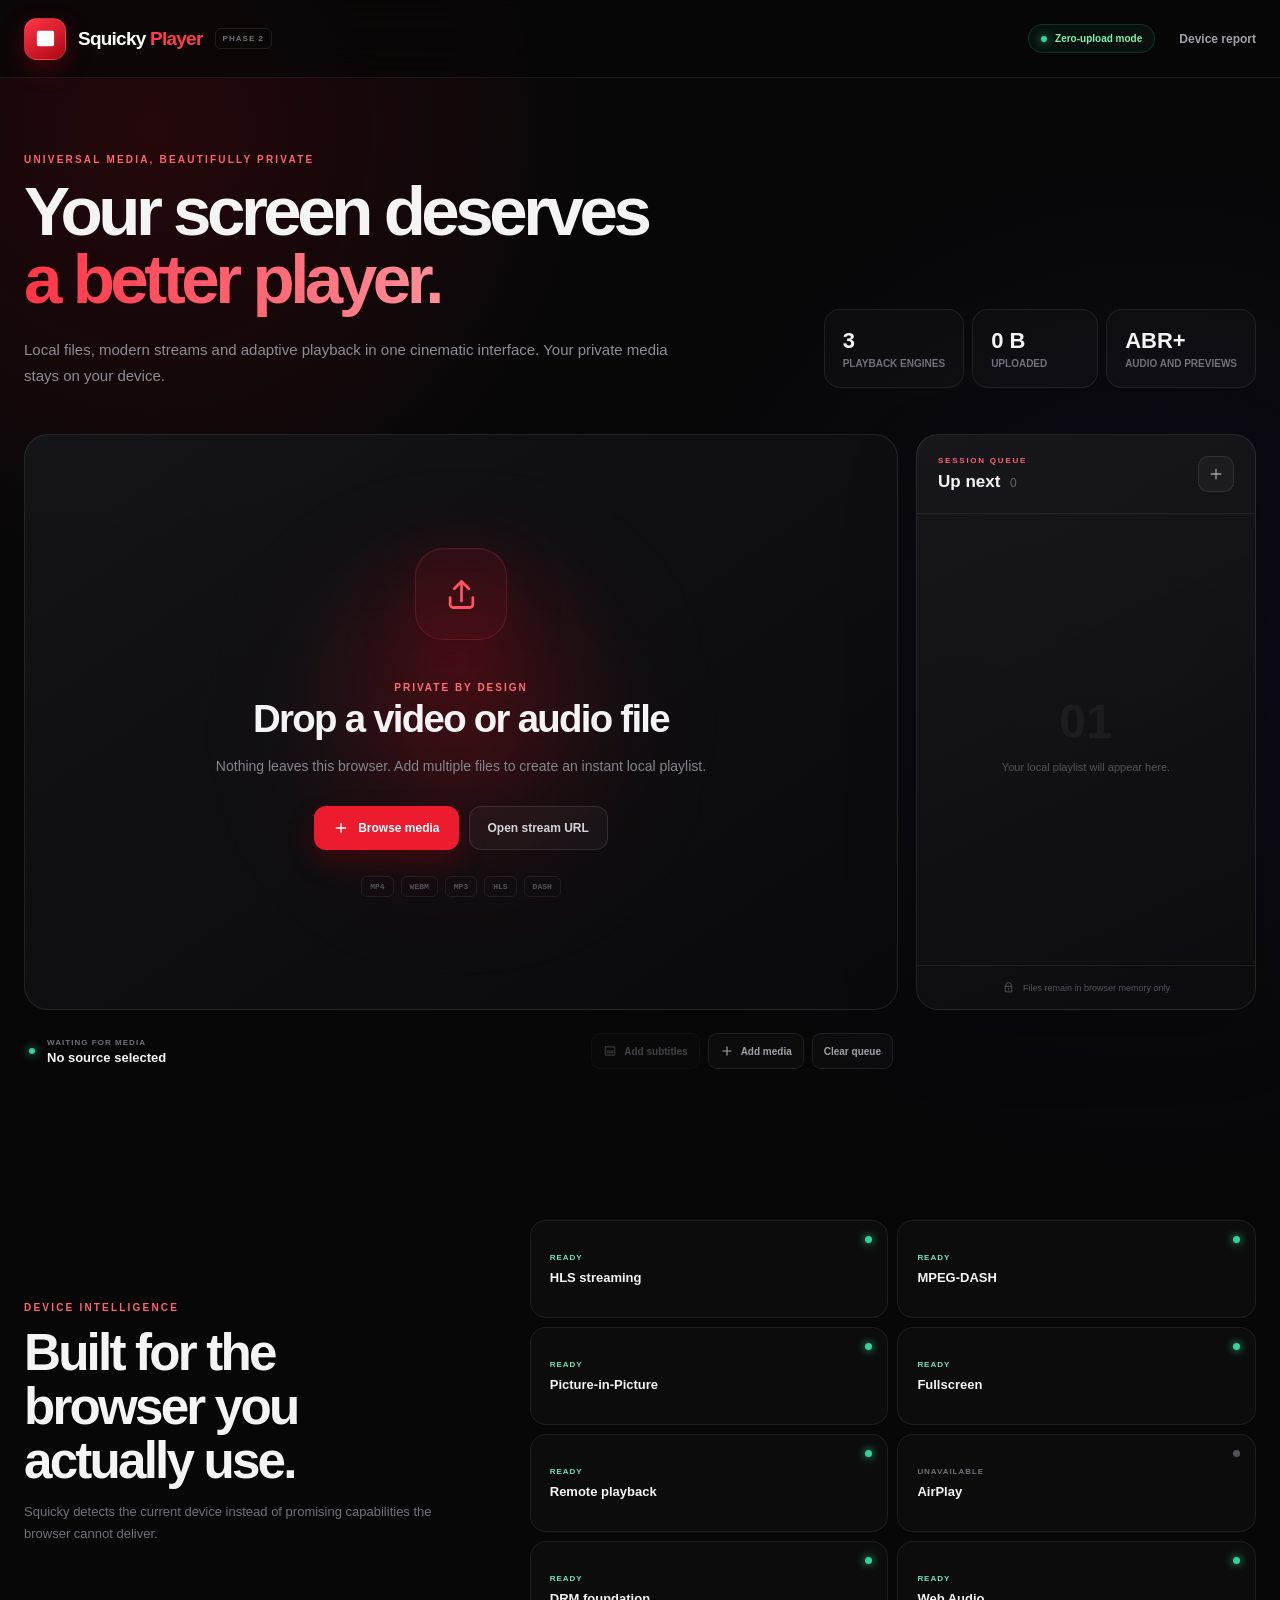
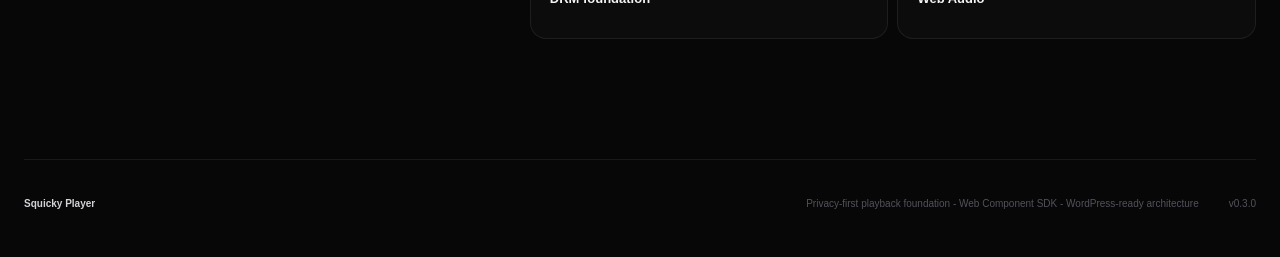
==== index.html @ b6542a8c "Add files via upload" ====
<!doctype html>
<html lang="en"><head>
    <meta charset="UTF-8">
    <meta name="viewport" content="width=device-width, initial-scale=1.0">
    <meta name="theme-color" content="#070708">
    <meta name="color-scheme" content="dark">
    <meta name="description" content="Squicky Player - a privacy-first universal web media player.">
    <title>Squicky Player - Universal Private Playback</title>
    <script type="module">(function(){let e=document.createElement(`link`).relList;if(e&&e.supports&&e.supports(`modulepreload`))return;for(let e of document.querySelectorAll(`link[rel="modulepreload"]`))n(e);new MutationObserver(e=>{for(let t of e)if(t.type===`childList`)for(let e of t.addedNodes)e.tagName===`LINK`&&e.rel===`modulepreload`&&n(e)}).observe(document,{childList:!0,subtree:!0});function t(e){let t={};return e.integrity&&(t.integrity=e.integrity),e.referrerPolicy&&(t.referrerPolicy=e.referrerPolicy),e.crossOrigin===`use-credentials`?t.credentials=`include`:e.crossOrigin===`anonymous`?t.credentials=`omit`:t.credentials=`same-origin`,t}function n(e){if(e.ep)return;e.ep=!0;let n=t(e);fetch(e.href,n)}})();function e(e,t,n){return Math.min(n,Math.max(t,e))}function t(e){if(!Number.isFinite(e)||e<0)return`0:00`;let t=Math.floor(e),n=Math.floor(t/3600),r=Math.floor(t%3600/60),i=t%60;return n>0?`${n}:${String(r).padStart(2,`0`)}:${String(i).padStart(2,`0`)}`:`${r}:${String(i).padStart(2,`0`)}`}function n(e){return!e.buffered.length||!Number.isFinite(e.duration)||e.duration<=0?0:e.buffered.end(e.buffered.length-1)}function r(e){let t=e.filter(e=>Number.isFinite(e.start)&&e.start>=0&&e.title.trim()).map((e,t)=>({...e,id:e.id??`chapter-${t+1}`,title:e.title.trim()})).sort((e,t)=>e.start-t.start);return t.map((e,n)=>{let r=t[n+1],i=e.end&&e.end>e.start?e.end:r?.start;return{...e,end:i}})}function i(e,t){for(let n=e.length-1;n>=0;--n){let r=e[n];if(!(!r||t<r.start)&&(r.end===void 0||t<r.end))return r}return null}function o(e,t,n){if(!e.length)return null;if(n>0)return e.find(e=>e.start>t+.25)??null;let r=i(e,t);if(r&&t-r.start>3)return r;if(r){let t=e.indexOf(r);return t>0?e[t-1]??null:r}for(let n=e.length-1;n>=0;--n){let r=e[n];if(r&&r.start<t-.25)return r}return null}var c=/^((?:\d{1,2}:)?\d{2}:\d{2}(?:[.,]\d{3})?)\s+-->\s+((?:\d{1,2}:)?\d{2}:\d{2}(?:[.,]\d{3})?)/,l=/#xywh=(\d+),(\d+),(\d+),(\d+)$/i;function u(e){let t=e.replace(`,`,`.`).split(`:`).map(Number);return t.some(e=>!Number.isFinite(e))?NaN:t.length===3?(t[0]??0)*3600+(t[1]??0)*60+(t[2]??0):t.length===2?(t[0]??0)*60+(t[1]??0):NaN}function d(e,t){let n=e.replace(/^\uFEFF/,``).replace(/\r\n?/g,`
`).split(/\n{2,}/),r=[];for(let e of n){let n=e.split(`
`).map(e=>e.trim()).filter(Boolean),i=n.findIndex(e=>c.test(e));if(i<0)continue;let o=n[i]?.match(c),d=n[i+1];if(!o||!d)continue;let f=u(o[1]??``),p=u(o[2]??``);if(!Number.isFinite(f)||!Number.isFinite(p)||p<=f)continue;let m=d.match(l),h=m?d.slice(0,m.index):d,g;try{g=new URL(h,t).href}catch{continue}r.push({start:f,end:p,src:g,...m?{x:Number(m[1]),y:Number(m[2]),width:Number(m[3]),height:Number(m[4])}:{}})}return r.sort((e,t)=>e.start-t.start)}async function f(e){let t=await fetch(e.src);if(!t.ok)throw Error(`Thumbnail track request failed with HTTP ${t.status}.`);return d(await t.text(),e.src)}function p(e,t){return e.find(e=>t>=e.start&&t<e.end)??null}function m(e){let t=e instanceof HTMLVideoElement?e:document.createElement(`video`),n=navigator,r=t;return{fullscreen:!!(document.fullscreenEnabled&&e.parentElement?.requestFullscreen),pictureInPicture:e instanceof HTMLVideoElement&&`pictureInPictureEnabled`in document&&!!document.pictureInPictureEnabled,mediaSource:`MediaSource`in window,encryptedMedia:`requestMediaKeySystemAccess`in n,remotePlayback:`remote`in e,airPlay:typeof r.webkitShowPlaybackTargetPicker==`function`,webAudio:`AudioContext`in window||`webkitAudioContext`in window,nativeHls:!!t.canPlayType(`application/vnd.apple.mpegurl`),codecs:Object.fromEntries([`video/mp4; codecs="avc1.42E01E, mp4a.40.2"`,`video/mp4; codecs="hev1.1.6.L93.B0"`,`video/webm; codecs="vp9, opus"`,`video/webm; codecs="av01.0.05M.08, opus"`,`audio/mpeg`,`audio/mp4; codecs="mp4a.40.2"`,`audio/ogg; codecs="opus"`].map(e=>[e,t.canPlayType(e)]))}}var h=class{listeners=new Map;on(e,t){let n=this.listeners.get(e)??new Set;return n.add(t),this.listeners.set(e,n),()=>{n.delete(t),n.size===0&&this.listeners.delete(e)}}emit(e,t){this.listeners.get(e)?.forEach(e=>e(t))}clear(){this.listeners.clear()}},g=new Set([`application/vnd.apple.mpegurl`,`application/x-mpegurl`]),_=new Set([`application/dash+xml`]);function v(e){return(e.split(/[?#]/,1)[0]??``).match(/\.([a-z0-9]+)$/i)?.[1]?.toLowerCase()??``}function y(e){let t=e.type?.toLowerCase().split(`;`,1)[0]?.trim()??``,n=v(e.src);return g.has(t)||n===`m3u8`?`hls`:_.has(t)||n===`mpd`?`dash`:`native`}function b(e){return e.id?`squicky:resume:${e.id}`:`squicky:resume:${e.src}`}var x={7267:function(e,t){t.byteLength=function(e){var t=l(e),n=t[0],r=t[1];return 3*(n+r)/4-r},t.toByteArray=function(e){var t,n,o=l(e),c=o[0],u=o[1],d=new i(function(e,t,n){return 3*(t+n)/4-n}(0,c,u)),f=0,p=u>0?c-4:c;for(n=0;n<p;n+=4)t=r[e.charCodeAt(n)]<<18|r[e.charCodeAt(n+1)]<<12|r[e.charCodeAt(n+2)]<<6|r[e.charCodeAt(n+3)],d[f++]=t>>16&255,d[f++]=t>>8&255,d[f++]=255&t;return u===2&&(t=r[e.charCodeAt(n)]<<2|r[e.charCodeAt(n+1)]>>4,d[f++]=255&t),u===1&&(t=r[e.charCodeAt(n)]<<10|r[e.charCodeAt(n+1)]<<4|r[e.charCodeAt(n+2)]>>2,d[f++]=t>>8&255,d[f++]=255&t),d},t.fromByteArray=function(e){for(var t,r=e.length,i=r%3,o=[],c=16383,l=0,d=r-i;l<d;l+=c)o.push(u(e,l,l+c>d?d:l+c));return i===1?(t=e[r-1],o.push(n[t>>2]+n[t<<4&63]+`==`)):i===2&&(t=(e[r-2]<<8)+e[r-1],o.push(n[t>>10]+n[t>>4&63]+n[t<<2&63]+`=`)),o.join(``)};for(var n=[],r=[],i=typeof Uint8Array<`u`?Uint8Array:Array,o=`ABCDEFGHIJKLMNOPQRSTUVWXYZabcdefghijklmnopqrstuvwxyz0123456789+/`,c=0;c<64;++c)n[c]=o[c],r[o.charCodeAt(c)]=c;function l(e){var t=e.length;if(t%4>0)throw Error(`Invalid string. Length must be a multiple of 4`);var n=e.indexOf(`=`);return n===-1&&(n=t),[n,n===t?0:4-n%4]}function u(e,t,r){for(var i,o,c=[],l=t;l<r;l+=3)i=(e[l]<<16&16711680)+(e[l+1]<<8&65280)+(255&e[l+2]),c.push(n[(o=i)>>18&63]+n[o>>12&63]+n[o>>6&63]+n[63&o]);return c.join(``)}r[45]=62,r[95]=63},44:function(e,t,n){let r=n(7267),i=n(7986),o=typeof Symbol==`function`&&typeof Symbol.for==`function`?Symbol.for(`nodejs.util.inspect.custom`):null;t.Buffer=u,t.SlowBuffer=function(e){return+e!=e&&(e=0),u.alloc(+e)},t.INSPECT_MAX_BYTES=50;let c=2147483647;function l(e){if(e>c)throw RangeError(`The value "`+e+`" is invalid for option "size"`);let t=new Uint8Array(e);return Object.setPrototypeOf(t,u.prototype),t}function u(e,t,n){if(typeof e==`number`){if(typeof t==`string`)throw TypeError(`The "string" argument must be of type string. Received type number`);return p(e)}return d(e,t,n)}function d(e,t,n){if(typeof e==`string`)return function(e,t){if(typeof t==`string`&&t!==``||(t=`utf8`),!u.isEncoding(t))throw TypeError(`Unknown encoding: `+t);let n=0|_(e,t),r=l(n),i=r.write(e,t);return i!==n&&(r=r.slice(0,i)),r}(e,t);if(ArrayBuffer.isView(e))return function(e){if(X(e,Uint8Array)){let t=new Uint8Array(e);return h(t.buffer,t.byteOffset,t.byteLength)}return m(e)}(e);if(e==null)throw TypeError(`The first argument must be one of type string, Buffer, ArrayBuffer, Array, or Array-like Object. Received type `+typeof e);if(X(e,ArrayBuffer)||e&&X(e.buffer,ArrayBuffer)||typeof SharedArrayBuffer<`u`&&(X(e,SharedArrayBuffer)||e&&X(e.buffer,SharedArrayBuffer)))return h(e,t,n);if(typeof e==`number`)throw TypeError(`The "value" argument must not be of type number. Received type number`);let r=e.valueOf&&e.valueOf();if(r!=null&&r!==e)return u.from(r,t,n);let i=function(e){if(u.isBuffer(e)){let t=0|g(e.length),n=l(t);return n.length===0||e.copy(n,0,0,t),n}return e.length===void 0?e.type===`Buffer`&&Array.isArray(e.data)?m(e.data):void 0:typeof e.length!=`number`||te(e.length)?l(0):m(e)}(e);if(i)return i;if(typeof Symbol<`u`&&Symbol.toPrimitive!=null&&typeof e[Symbol.toPrimitive]==`function`)return u.from(e[Symbol.toPrimitive](`string`),t,n);throw TypeError(`The first argument must be one of type string, Buffer, ArrayBuffer, Array, or Array-like Object. Received type `+typeof e)}function f(e){if(typeof e!=`number`)throw TypeError(`"size" argument must be of type number`);if(e<0)throw RangeError(`The value "`+e+`" is invalid for option "size"`)}function p(e){return f(e),l(e<0?0:0|g(e))}function m(e){let t=e.length<0?0:0|g(e.length),n=l(t);for(let r=0;r<t;r+=1)n[r]=255&e[r];return n}function h(e,t,n){if(t<0||e.byteLength<t)throw RangeError(`"offset" is outside of buffer bounds`);if(e.byteLength<t+(n||0))throw RangeError(`"length" is outside of buffer bounds`);let r;return r=t===void 0&&n===void 0?new Uint8Array(e):n===void 0?new Uint8Array(e,t):new Uint8Array(e,t,n),Object.setPrototypeOf(r,u.prototype),r}function g(e){if(e>=c)throw RangeError(`Attempt to allocate Buffer larger than maximum size: 0x`+c.toString(16)+` bytes`);return 0|e}function _(e,t){if(u.isBuffer(e))return e.length;if(ArrayBuffer.isView(e)||X(e,ArrayBuffer))return e.byteLength;if(typeof e!=`string`)throw TypeError(`The "string" argument must be one of type string, Buffer, or ArrayBuffer. Received type `+typeof e);let n=e.length,r=arguments.length>2&&!0===arguments[2];if(!r&&n===0)return 0;let i=!1;for(;;)switch(t){case`ascii`:case`latin1`:case`binary`:return n;case`utf8`:case`utf-8`:return J(e).length;case`ucs2`:case`ucs-2`:case`utf16le`:case`utf-16le`:return 2*n;case`hex`:return n>>>1;case`base64`:return Y(e).length;default:if(i)return r?-1:J(e).length;t=(``+t).toLowerCase(),i=!0}}function v(e,t,n){let r=!1;if((t===void 0||t<0)&&(t=0),t>this.length||((n===void 0||n>this.length)&&(n=this.length),n<=0)||(n>>>=0)<=(t>>>=0))return``;for(e||=`utf8`;;)switch(e){case`hex`:return M(this,t,n);case`utf8`:case`utf-8`:return O(this,t,n);case`ascii`:return A(this,t,n);case`latin1`:case`binary`:return j(this,t,n);case`base64`:return D(this,t,n);case`ucs2`:case`ucs-2`:case`utf16le`:case`utf-16le`:return N(this,t,n);default:if(r)throw TypeError(`Unknown encoding: `+e);e=(e+``).toLowerCase(),r=!0}}function y(e,t,n){let r=e[t];e[t]=e[n],e[n]=r}function b(e,t,n,r,i){if(e.length===0)return-1;if(typeof n==`string`?(r=n,n=0):n>2147483647?n=2147483647:n<-2147483648&&(n=-2147483648),te(n=+n)&&(n=i?0:e.length-1),n<0&&(n=e.length+n),n>=e.length){if(i)return-1;n=e.length-1}else if(n<0){if(!i)return-1;n=0}if(typeof t==`string`&&(t=u.from(t,r)),u.isBuffer(t))return t.length===0?-1:x(e,t,n,r,i);if(typeof t==`number`)return t&=255,typeof Uint8Array.prototype.indexOf==`function`?i?Uint8Array.prototype.indexOf.call(e,t,n):Uint8Array.prototype.lastIndexOf.call(e,t,n):x(e,[t],n,r,i);throw TypeError(`val must be string, number or Buffer`)}function x(e,t,n,r,i){let o,c=1,l=e.length,u=t.length;if(r!==void 0&&((r=String(r).toLowerCase())===`ucs2`||r===`ucs-2`||r===`utf16le`||r===`utf-16le`)){if(e.length<2||t.length<2)return-1;c=2,l/=2,u/=2,n/=2}function d(e,t){return c===1?e[t]:e.readUInt16BE(t*c)}if(i){let r=-1;for(o=n;o<l;o++)if(d(e,o)===d(t,r===-1?0:o-r)){if(r===-1&&(r=o),o-r+1===u)return r*c}else r!==-1&&(o-=o-r),r=-1}else for(n+u>l&&(n=l-u),o=n;o>=0;o--){let n=!0;for(let r=0;r<u;r++)if(d(e,o+r)!==d(t,r)){n=!1;break}if(n)return o}return-1}function S(e,t,n,r){n=Number(n)||0;let i=e.length-n;r?(r=Number(r))>i&&(r=i):r=i;let o=t.length,c;for(r>o/2&&(r=o/2),c=0;c<r;++c){let r=parseInt(t.substr(2*c,2),16);if(te(r))return c;e[n+c]=r}return c}function C(e,t,n,r){return ee(J(t,e.length-n),e,n,r)}function w(e,t,n,r){return ee(function(e){let t=[];for(let n=0;n<e.length;++n)t.push(255&e.charCodeAt(n));return t}(t),e,n,r)}function T(e,t,n,r){return ee(Y(t),e,n,r)}function E(e,t,n,r){return ee(function(e,t){let n,r,i,o=[];for(let c=0;c<e.length&&!((t-=2)<0);++c)n=e.charCodeAt(c),r=n>>8,i=n%256,o.push(i),o.push(r);return o}(t,e.length-n),e,n,r)}function D(e,t,n){return t===0&&n===e.length?r.fromByteArray(e):r.fromByteArray(e.slice(t,n))}function O(e,t,n){n=Math.min(e.length,n);let r=[],i=t;for(;i<n;){let t=e[i],o=null,c=t>239?4:t>223?3:t>191?2:1;if(i+c<=n){let n,r,l,u;switch(c){case 1:t<128&&(o=t);break;case 2:n=e[i+1],(192&n)==128&&(u=(31&t)<<6|63&n,u>127&&(o=u));break;case 3:n=e[i+1],r=e[i+2],(192&n)==128&&(192&r)==128&&(u=(15&t)<<12|(63&n)<<6|63&r,u>2047&&(u<55296||u>57343)&&(o=u));break;case 4:n=e[i+1],r=e[i+2],l=e[i+3],(192&n)==128&&(192&r)==128&&(192&l)==128&&(u=(15&t)<<18|(63&n)<<12|(63&r)<<6|63&l,u>65535&&u<1114112&&(o=u))}}o===null?(o=65533,c=1):o>65535&&(o-=65536,r.push(o>>>10&1023|55296),o=56320|1023&o),r.push(o),i+=c}return function(e){let t=e.length;if(t<=k)return String.fromCharCode.apply(String,e);let n=``,r=0;for(;r<t;)n+=String.fromCharCode.apply(String,e.slice(r,r+=k));return n}(r)}t.kMaxLength=c,u.TYPED_ARRAY_SUPPORT=function(){try{let e=new Uint8Array(1),t={foo:function(){return 42}};return Object.setPrototypeOf(t,Uint8Array.prototype),Object.setPrototypeOf(e,t),e.foo()===42}catch{return!1}}(),u.TYPED_ARRAY_SUPPORT||typeof console>`u`||typeof console.error!=`function`||console.error("This browser lacks typed array (Uint8Array) support which is required by `buffer` v5.x. Use `buffer` v4.x if you require old browser support."),Object.defineProperty(u.prototype,"parent",{enumerable:!0,get:function(){if(u.isBuffer(this))return this.buffer}}),Object.defineProperty(u.prototype,"offset",{enumerable:!0,get:function(){if(u.isBuffer(this))return this.byteOffset}}),u.poolSize=8192,u.from=function(e,t,n){return d(e,t,n)},Object.setPrototypeOf(u.prototype,Uint8Array.prototype),Object.setPrototypeOf(u,Uint8Array),u.alloc=function(e,t,n){return function(e,t,n){return f(e),e<=0||t===void 0?l(e):typeof n==`string`?l(e).fill(t,n):l(e).fill(t)}(e,t,n)},u.allocUnsafe=function(e){return p(e)},u.allocUnsafeSlow=function(e){return p(e)},u.isBuffer=function(e){return e!=null&&!0===e._isBuffer&&e!==u.prototype},u.compare=function(e,t){if(X(e,Uint8Array)&&(e=u.from(e,e.offset,e.byteLength)),X(t,Uint8Array)&&(t=u.from(t,t.offset,t.byteLength)),!u.isBuffer(e)||!u.isBuffer(t))throw TypeError(`The "buf1", "buf2" arguments must be one of type Buffer or Uint8Array`);if(e===t)return 0;let n=e.length,r=t.length;for(let i=0,o=Math.min(n,r);i<o;++i)if(e[i]!==t[i]){n=e[i],r=t[i];break}return n<r?-1:+(r<n)},u.isEncoding=function(e){switch(String(e).toLowerCase()){case`hex`:case`utf8`:case`utf-8`:case`ascii`:case`latin1`:case`binary`:case`base64`:case`ucs2`:case`ucs-2`:case`utf16le`:case`utf-16le`:return!0;default:return!1}},u.concat=function(e,t){if(!Array.isArray(e))throw TypeError(`"list" argument must be an Array of Buffers`);if(e.length===0)return u.alloc(0);let n;if(t===void 0)for(t=0,n=0;n<e.length;++n)t+=e[n].length;let r=u.allocUnsafe(t),i=0;for(n=0;n<e.length;++n){let t=e[n];if(X(t,Uint8Array))i+t.length>r.length?(u.isBuffer(t)||(t=u.from(t)),t.copy(r,i)):Uint8Array.prototype.set.call(r,t,i);else{if(!u.isBuffer(t))throw TypeError(`"list" argument must be an Array of Buffers`);t.copy(r,i)}i+=t.length}return r},u.byteLength=_,u.prototype._isBuffer=!0,u.prototype.swap16=function(){let e=this.length;if(e%2!=0)throw RangeError(`Buffer size must be a multiple of 16-bits`);for(let t=0;t<e;t+=2)y(this,t,t+1);return this},u.prototype.swap32=function(){let e=this.length;if(e%4!=0)throw RangeError(`Buffer size must be a multiple of 32-bits`);for(let t=0;t<e;t+=4)y(this,t,t+3),y(this,t+1,t+2);return this},u.prototype.swap64=function(){let e=this.length;if(e%8!=0)throw RangeError(`Buffer size must be a multiple of 64-bits`);for(let t=0;t<e;t+=8)y(this,t,t+7),y(this,t+1,t+6),y(this,t+2,t+5),y(this,t+3,t+4);return this},u.prototype.toString=function(){let e=this.length;return e===0?``:arguments.length===0?O(this,0,e):v.apply(this,arguments)},u.prototype.toLocaleString=u.prototype.toString,u.prototype.equals=function(e){if(!u.isBuffer(e))throw TypeError(`Argument must be a Buffer`);return this===e||u.compare(this,e)===0},u.prototype.inspect=function(){let e=``,n=t.INSPECT_MAX_BYTES;return e=this.toString(`hex`,0,n).replace(/(.{2})/g,`$1 `).trim(),this.length>n&&(e+=` ... `),`<Buffer `+e+`>`},o&&(u.prototype[o]=u.prototype.inspect),u.prototype.compare=function(e,t,n,r,i){if(X(e,Uint8Array)&&(e=u.from(e,e.offset,e.byteLength)),!u.isBuffer(e))throw TypeError(`The "target" argument must be one of type Buffer or Uint8Array. Received type `+typeof e);if(t===void 0&&(t=0),n===void 0&&(n=e?e.length:0),r===void 0&&(r=0),i===void 0&&(i=this.length),t<0||n>e.length||r<0||i>this.length)throw RangeError(`out of range index`);if(r>=i&&t>=n)return 0;if(r>=i)return-1;if(t>=n)return 1;if(this===e)return 0;let o=(i>>>=0)-(r>>>=0),c=(n>>>=0)-(t>>>=0),l=Math.min(o,c),d=this.slice(r,i),f=e.slice(t,n);for(let e=0;e<l;++e)if(d[e]!==f[e]){o=d[e],c=f[e];break}return o<c?-1:+(c<o)},u.prototype.includes=function(e,t,n){return this.indexOf(e,t,n)!==-1},u.prototype.indexOf=function(e,t,n){return b(this,e,t,n,!0)},u.prototype.lastIndexOf=function(e,t,n){return b(this,e,t,n,!1)},u.prototype.write=function(e,t,n,r){if(t===void 0)r=`utf8`,n=this.length,t=0;else if(n===void 0&&typeof t==`string`)r=t,n=this.length,t=0;else{if(!isFinite(t))throw Error(`Buffer.write(string, encoding, offset[, length]) is no longer supported`);t>>>=0,isFinite(n)?(n>>>=0,r===void 0&&(r=`utf8`)):(r=n,n=void 0)}let i=this.length-t;if((n===void 0||n>i)&&(n=i),e.length>0&&(n<0||t<0)||t>this.length)throw RangeError(`Attempt to write outside buffer bounds`);r||=`utf8`;let o=!1;for(;;)switch(r){case`hex`:return S(this,e,t,n);case`utf8`:case`utf-8`:return C(this,e,t,n);case`ascii`:case`latin1`:case`binary`:return w(this,e,t,n);case`base64`:return T(this,e,t,n);case`ucs2`:case`ucs-2`:case`utf16le`:case`utf-16le`:return E(this,e,t,n);default:if(o)throw TypeError(`Unknown encoding: `+r);r=(``+r).toLowerCase(),o=!0}},u.prototype.toJSON=function(){return{type:`Buffer`,data:Array.prototype.slice.call(this._arr||this,0)}};let k=4096;function A(e,t,n){let r=``;n=Math.min(e.length,n);for(let i=t;i<n;++i)r+=String.fromCharCode(127&e[i]);return r}function j(e,t,n){let r=``;n=Math.min(e.length,n);for(let i=t;i<n;++i)r+=String.fromCharCode(e[i]);return r}function M(e,t,n){let r=e.length;(!t||t<0)&&(t=0),(!n||n<0||n>r)&&(n=r);let i=``;for(let r=t;r<n;++r)i+=ne[e[r]];return i}function N(e,t,n){let r=e.slice(t,n),i=``;for(let e=0;e<r.length-1;e+=2)i+=String.fromCharCode(r[e]+256*r[e+1]);return i}function P(e,t,n){if(e%1!=0||e<0)throw RangeError(`offset is not uint`);if(e+t>n)throw RangeError(`Trying to access beyond buffer length`)}function F(e,t,n,r,i,o){if(!u.isBuffer(e))throw TypeError(`"buffer" argument must be a Buffer instance`);if(t>i||t<o)throw RangeError(`"value" argument is out of bounds`);if(n+r>e.length)throw RangeError(`Index out of range`)}function I(e,t,n,r,i){W(t,r,i,e,n,7);let o=Number(t&BigInt(4294967295));e[n++]=o,o>>=8,e[n++]=o,o>>=8,e[n++]=o,o>>=8,e[n++]=o;let c=Number(t>>BigInt(32)&BigInt(4294967295));return e[n++]=c,c>>=8,e[n++]=c,c>>=8,e[n++]=c,c>>=8,e[n++]=c,n}function L(e,t,n,r,i){W(t,r,i,e,n,7);let o=Number(t&BigInt(4294967295));e[n+7]=o,o>>=8,e[n+6]=o,o>>=8,e[n+5]=o,o>>=8,e[n+4]=o;let c=Number(t>>BigInt(32)&BigInt(4294967295));return e[n+3]=c,c>>=8,e[n+2]=c,c>>=8,e[n+1]=c,c>>=8,e[n]=c,n+8}function R(e,t,n,r,i,o){if(n+r>e.length||n<0)throw RangeError(`Index out of range`)}function z(e,t,n,r,o){return t=+t,n>>>=0,o||R(e,0,n,4),i.write(e,t,n,r,23,4),n+4}function B(e,t,n,r,o){return t=+t,n>>>=0,o||R(e,0,n,8),i.write(e,t,n,r,52,8),n+8}u.prototype.slice=function(e,t){let n=this.length;(e=~~e)<0?(e+=n)<0&&(e=0):e>n&&(e=n),(t=t===void 0?n:~~t)<0?(t+=n)<0&&(t=0):t>n&&(t=n),t<e&&(t=e);let r=this.subarray(e,t);return Object.setPrototypeOf(r,u.prototype),r},u.prototype.readUintLE=u.prototype.readUIntLE=function(e,t,n){e>>>=0,t>>>=0,n||P(e,t,this.length);let r=this[e],i=1,o=0;for(;++o<t&&(i*=256);)r+=this[e+o]*i;return r},u.prototype.readUintBE=u.prototype.readUIntBE=function(e,t,n){e>>>=0,t>>>=0,n||P(e,t,this.length);let r=this[e+--t],i=1;for(;t>0&&(i*=256);)r+=this[e+--t]*i;return r},u.prototype.readUint8=u.prototype.readUInt8=function(e,t){return e>>>=0,t||P(e,1,this.length),this[e]},u.prototype.readUint16LE=u.prototype.readUInt16LE=function(e,t){return e>>>=0,t||P(e,2,this.length),this[e]|this[e+1]<<8},u.prototype.readUint16BE=u.prototype.readUInt16BE=function(e,t){return e>>>=0,t||P(e,2,this.length),this[e]<<8|this[e+1]},u.prototype.readUint32LE=u.prototype.readUInt32LE=function(e,t){return e>>>=0,t||P(e,4,this.length),(this[e]|this[e+1]<<8|this[e+2]<<16)+16777216*this[e+3]},u.prototype.readUint32BE=u.prototype.readUInt32BE=function(e,t){return e>>>=0,t||P(e,4,this.length),16777216*this[e]+(this[e+1]<<16|this[e+2]<<8|this[e+3])},u.prototype.readBigUInt64LE=re((function(e){G(e>>>=0,`offset`);let t=this[e],n=this[e+7];t!==void 0&&n!==void 0||K(e,this.length-8);let r=t+256*this[++e]+65536*this[++e]+this[++e]*2**24,i=this[++e]+256*this[++e]+65536*this[++e]+n*2**24;return BigInt(r)+(BigInt(i)<<BigInt(32))})),u.prototype.readBigUInt64BE=re((function(e){G(e>>>=0,`offset`);let t=this[e],n=this[e+7];t!==void 0&&n!==void 0||K(e,this.length-8);let r=t*2**24+65536*this[++e]+256*this[++e]+this[++e],i=this[++e]*2**24+65536*this[++e]+256*this[++e]+n;return(BigInt(r)<<BigInt(32))+BigInt(i)})),u.prototype.readIntLE=function(e,t,n){e>>>=0,t>>>=0,n||P(e,t,this.length);let r=this[e],i=1,o=0;for(;++o<t&&(i*=256);)r+=this[e+o]*i;return i*=128,r>=i&&(r-=2**(8*t)),r},u.prototype.readIntBE=function(e,t,n){e>>>=0,t>>>=0,n||P(e,t,this.length);let r=t,i=1,o=this[e+--r];for(;r>0&&(i*=256);)o+=this[e+--r]*i;return i*=128,o>=i&&(o-=2**(8*t)),o},u.prototype.readInt8=function(e,t){return e>>>=0,t||P(e,1,this.length),128&this[e]?-1*(255-this[e]+1):this[e]},u.prototype.readInt16LE=function(e,t){e>>>=0,t||P(e,2,this.length);let n=this[e]|this[e+1]<<8;return 32768&n?4294901760|n:n},u.prototype.readInt16BE=function(e,t){e>>>=0,t||P(e,2,this.length);let n=this[e+1]|this[e]<<8;return 32768&n?4294901760|n:n},u.prototype.readInt32LE=function(e,t){return e>>>=0,t||P(e,4,this.length),this[e]|this[e+1]<<8|this[e+2]<<16|this[e+3]<<24},u.prototype.readInt32BE=function(e,t){return e>>>=0,t||P(e,4,this.length),this[e]<<24|this[e+1]<<16|this[e+2]<<8|this[e+3]},u.prototype.readBigInt64LE=re((function(e){G(e>>>=0,`offset`);let t=this[e],n=this[e+7];t!==void 0&&n!==void 0||K(e,this.length-8);let r=this[e+4]+256*this[e+5]+65536*this[e+6]+(n<<24);return(BigInt(r)<<BigInt(32))+BigInt(t+256*this[++e]+65536*this[++e]+this[++e]*2**24)})),u.prototype.readBigInt64BE=re((function(e){G(e>>>=0,`offset`);let t=this[e],n=this[e+7];t!==void 0&&n!==void 0||K(e,this.length-8);let r=(t<<24)+65536*this[++e]+256*this[++e]+this[++e];return(BigInt(r)<<BigInt(32))+BigInt(this[++e]*2**24+65536*this[++e]+256*this[++e]+n)})),u.prototype.readFloatLE=function(e,t){return e>>>=0,t||P(e,4,this.length),i.read(this,e,!0,23,4)},u.prototype.readFloatBE=function(e,t){return e>>>=0,t||P(e,4,this.length),i.read(this,e,!1,23,4)},u.prototype.readDoubleLE=function(e,t){return e>>>=0,t||P(e,8,this.length),i.read(this,e,!0,52,8)},u.prototype.readDoubleBE=function(e,t){return e>>>=0,t||P(e,8,this.length),i.read(this,e,!1,52,8)},u.prototype.writeUintLE=u.prototype.writeUIntLE=function(e,t,n,r){e=+e,t>>>=0,n>>>=0,r||F(this,e,t,n,2**(8*n)-1,0);let i=1,o=0;for(this[t]=255&e;++o<n&&(i*=256);)this[t+o]=e/i&255;return t+n},u.prototype.writeUintBE=u.prototype.writeUIntBE=function(e,t,n,r){e=+e,t>>>=0,n>>>=0,r||F(this,e,t,n,2**(8*n)-1,0);let i=n-1,o=1;for(this[t+i]=255&e;--i>=0&&(o*=256);)this[t+i]=e/o&255;return t+n},u.prototype.writeUint8=u.prototype.writeUInt8=function(e,t,n){return e=+e,t>>>=0,n||F(this,e,t,1,255,0),this[t]=255&e,t+1},u.prototype.writeUint16LE=u.prototype.writeUInt16LE=function(e,t,n){return e=+e,t>>>=0,n||F(this,e,t,2,65535,0),this[t]=255&e,this[t+1]=e>>>8,t+2},u.prototype.writeUint16BE=u.prototype.writeUInt16BE=function(e,t,n){return e=+e,t>>>=0,n||F(this,e,t,2,65535,0),this[t]=e>>>8,this[t+1]=255&e,t+2},u.prototype.writeUint32LE=u.prototype.writeUInt32LE=function(e,t,n){return e=+e,t>>>=0,n||F(this,e,t,4,4294967295,0),this[t+3]=e>>>24,this[t+2]=e>>>16,this[t+1]=e>>>8,this[t]=255&e,t+4},u.prototype.writeUint32BE=u.prototype.writeUInt32BE=function(e,t,n){return e=+e,t>>>=0,n||F(this,e,t,4,4294967295,0),this[t]=e>>>24,this[t+1]=e>>>16,this[t+2]=e>>>8,this[t+3]=255&e,t+4},u.prototype.writeBigUInt64LE=re((function(e,t=0){return I(this,e,t,BigInt(0),BigInt(`0xffffffffffffffff`))})),u.prototype.writeBigUInt64BE=re((function(e,t=0){return L(this,e,t,BigInt(0),BigInt(`0xffffffffffffffff`))})),u.prototype.writeIntLE=function(e,t,n,r){if(e=+e,t>>>=0,!r){let r=2**(8*n-1);F(this,e,t,n,r-1,-r)}let i=0,o=1,c=0;for(this[t]=255&e;++i<n&&(o*=256);)e<0&&c===0&&this[t+i-1]!==0&&(c=1),this[t+i]=(e/o|0)-c&255;return t+n},u.prototype.writeIntBE=function(e,t,n,r){if(e=+e,t>>>=0,!r){let r=2**(8*n-1);F(this,e,t,n,r-1,-r)}let i=n-1,o=1,c=0;for(this[t+i]=255&e;--i>=0&&(o*=256);)e<0&&c===0&&this[t+i+1]!==0&&(c=1),this[t+i]=(e/o|0)-c&255;return t+n},u.prototype.writeInt8=function(e,t,n){return e=+e,t>>>=0,n||F(this,e,t,1,127,-128),e<0&&(e=255+e+1),this[t]=255&e,t+1},u.prototype.writeInt16LE=function(e,t,n){return e=+e,t>>>=0,n||F(this,e,t,2,32767,-32768),this[t]=255&e,this[t+1]=e>>>8,t+2},u.prototype.writeInt16BE=function(e,t,n){return e=+e,t>>>=0,n||F(this,e,t,2,32767,-32768),this[t]=e>>>8,this[t+1]=255&e,t+2},u.prototype.writeInt32LE=function(e,t,n){return e=+e,t>>>=0,n||F(this,e,t,4,2147483647,-2147483648),this[t]=255&e,this[t+1]=e>>>8,this[t+2]=e>>>16,this[t+3]=e>>>24,t+4},u.prototype.writeInt32BE=function(e,t,n){return e=+e,t>>>=0,n||F(this,e,t,4,2147483647,-2147483648),e<0&&(e=4294967295+e+1),this[t]=e>>>24,this[t+1]=e>>>16,this[t+2]=e>>>8,this[t+3]=255&e,t+4},u.prototype.writeBigInt64LE=re((function(e,t=0){return I(this,e,t,-BigInt(`0x8000000000000000`),BigInt(`0x7fffffffffffffff`))})),u.prototype.writeBigInt64BE=re((function(e,t=0){return L(this,e,t,-BigInt(`0x8000000000000000`),BigInt(`0x7fffffffffffffff`))})),u.prototype.writeFloatLE=function(e,t,n){return z(this,e,t,!0,n)},u.prototype.writeFloatBE=function(e,t,n){return z(this,e,t,!1,n)},u.prototype.writeDoubleLE=function(e,t,n){return B(this,e,t,!0,n)},u.prototype.writeDoubleBE=function(e,t,n){return B(this,e,t,!1,n)},u.prototype.copy=function(e,t,n,r){if(!u.isBuffer(e))throw TypeError(`argument should be a Buffer`);if(n||=0,r||r===0||(r=this.length),t>=e.length&&(t=e.length),t||=0,r>0&&r<n&&(r=n),r===n||e.length===0||this.length===0)return 0;if(t<0)throw RangeError(`targetStart out of bounds`);if(n<0||n>=this.length)throw RangeError(`Index out of range`);if(r<0)throw RangeError(`sourceEnd out of bounds`);r>this.length&&(r=this.length),e.length-t<r-n&&(r=e.length-t+n);let i=r-n;return this===e&&typeof Uint8Array.prototype.copyWithin==`function`?this.copyWithin(t,n,r):Uint8Array.prototype.set.call(e,this.subarray(n,r),t),i},u.prototype.fill=function(e,t,n,r){if(typeof e==`string`){if(typeof t==`string`?(r=t,t=0,n=this.length):typeof n==`string`&&(r=n,n=this.length),r!==void 0&&typeof r!=`string`)throw TypeError(`encoding must be a string`);if(typeof r==`string`&&!u.isEncoding(r))throw TypeError(`Unknown encoding: `+r);if(e.length===1){let t=e.charCodeAt(0);(r===`utf8`&&t<128||r===`latin1`)&&(e=t)}}else typeof e==`number`?e&=255:typeof e==`boolean`&&(e=Number(e));if(t<0||this.length<t||this.length<n)throw RangeError(`Out of range index`);if(n<=t)return this;let i;if(t>>>=0,n=n===void 0?this.length:n>>>0,e||=0,typeof e==`number`)for(i=t;i<n;++i)this[i]=e;else{let o=u.isBuffer(e)?e:u.from(e,r),c=o.length;if(c===0)throw TypeError(`The value "`+e+`" is invalid for argument "value"`);for(i=0;i<n-t;++i)this[i+t]=o[i%c]}return this};let V={};function H(e,t,n){V[e]=class extends n{constructor(){super(),Object.defineProperty(this,"message",{value:t.apply(this,arguments),writable:!0,configurable:!0}),this.name=`${this.name} [${e}]`,this.stack,delete this.name}get code(){return e}set code(e){Object.defineProperty(this,"code",{configurable:!0,enumerable:!0,value:e,writable:!0})}toString(){return`${this.name} [${e}]: ${this.message}`}}}function U(e){let t=``,n=e.length,r=+(e[0]===`-`);for(;n>=r+4;n-=3)t=`_${e.slice(n-3,n)}${t}`;return`${e.slice(0,n)}${t}`}function W(e,t,n,r,i,o){if(e>n||e<t){let r=typeof t==`bigint`?`n`:``,i;throw i=o>3?t===0||t===BigInt(0)?`>= 0${r} and < 2${r} ** ${8*(o+1)}${r}`:`>= -(2${r} ** ${8*(o+1)-1}${r}) and < 2 ** ${8*(o+1)-1}${r}`:`>= ${t}${r} and <= ${n}${r}`,new V.ERR_OUT_OF_RANGE(`value`,i,e)}(function(e,t,n){G(t,`offset`),e[t]!==void 0&&e[t+n]!==void 0||K(t,e.length-(n+1))})(r,i,o)}function G(e,t){if(typeof e!=`number`)throw new V.ERR_INVALID_ARG_TYPE(t,`number`,e)}function K(e,t,n){throw Math.floor(e)===e?t<0?new V.ERR_BUFFER_OUT_OF_BOUNDS:new V.ERR_OUT_OF_RANGE(n||`offset`,`>= ${+!!n} and <= ${t}`,e):(G(e,n),new V.ERR_OUT_OF_RANGE(n||`offset`,`an integer`,e))}H(`ERR_BUFFER_OUT_OF_BOUNDS`,(function(e){return e?`${e} is outside of buffer bounds`:`Attempt to access memory outside buffer bounds`}),RangeError),H(`ERR_INVALID_ARG_TYPE`,(function(e,t){return`The "${e}" argument must be of type number. Received type ${typeof t}`}),TypeError),H(`ERR_OUT_OF_RANGE`,(function(e,t,n){let r=`The value of "${e}" is out of range.`,i=n;return Number.isInteger(n)&&Math.abs(n)>2**32?i=U(String(n)):typeof n==`bigint`&&(i=String(n),(n>BigInt(2)**BigInt(32)||n<-(BigInt(2)**BigInt(32)))&&(i=U(i)),i+=`n`),r+=` It must be ${t}. Received ${i}`,r}),RangeError);let q=/[^+/0-9A-Za-z-_]/g;function J(e,t){let n;t||=1/0;let r=e.length,i=null,o=[];for(let c=0;c<r;++c){if(n=e.charCodeAt(c),n>55295&&n<57344){if(!i){if(n>56319){(t-=3)>-1&&o.push(239,191,189);continue}if(c+1===r){(t-=3)>-1&&o.push(239,191,189);continue}i=n;continue}if(n<56320){(t-=3)>-1&&o.push(239,191,189),i=n;continue}n=65536+(i-55296<<10|n-56320)}else i&&(t-=3)>-1&&o.push(239,191,189);if(i=null,n<128){if(--t<0)break;o.push(n)}else if(n<2048){if((t-=2)<0)break;o.push(n>>6|192,63&n|128)}else if(n<65536){if((t-=3)<0)break;o.push(n>>12|224,n>>6&63|128,63&n|128)}else{if(!(n<1114112))throw Error(`Invalid code point`);if((t-=4)<0)break;o.push(n>>18|240,n>>12&63|128,n>>6&63|128,63&n|128)}}return o}function Y(e){return r.toByteArray(function(e){if((e=(e=e.split(`=`)[0]).trim().replace(q,``)).length<2)return``;for(;e.length%4!=0;)e+=`=`;return e}(e))}function ee(e,t,n,r){let i;for(i=0;i<r&&!(i+n>=t.length||i>=e.length);++i)t[i+n]=e[i];return i}function X(e,t){return e instanceof t||e!=null&&e.constructor!=null&&e.constructor.name!=null&&e.constructor.name===t.name}function te(e){return e!=e}let ne=function(){let e=`0123456789abcdef`,t=Array(256);for(let n=0;n<16;++n){let r=16*n;for(let i=0;i<16;++i)t[r+i]=e[n]+e[i]}return t}();function re(e){return typeof BigInt>`u`?ie:e}function ie(){throw Error(`BigInt not supported`)}},6877:function(e,t){var n={parseBuffer:function(e){return new r(e).parse()},addBoxProcessor:function(e,t){typeof e==`string`&&typeof t==`function`&&(i.prototype._boxProcessors[e]=t)},createFile:function(){return new r},createBox:function(e,t,n){var r=i.create(e);return t&&t.append(r,n),r},createFullBox:function(e,t,r){var i=n.createBox(e,t,r);return i.version=0,i.flags=0,i},Utils:{}};n.Utils.dataViewToString=function(e,t){var n=t||`utf-8`;if(typeof TextDecoder<`u`)return new TextDecoder(n).decode(e);var r=[],i=0;if(n===`utf-8`)for(;i<e.byteLength;){var o=e.getUint8(i++);o<128||(o<224?(o=(31&o)<<6,o|=63&e.getUint8(i++)):o<240?(o=(15&o)<<12,o|=(63&e.getUint8(i++))<<6,o|=63&e.getUint8(i++)):(o=(7&o)<<18,o|=(63&e.getUint8(i++))<<12,o|=(63&e.getUint8(i++))<<6,o|=63&e.getUint8(i++))),r.push(String.fromCharCode(o))}else for(;i<e.byteLength;)r.push(String.fromCharCode(e.getUint8(i++)));return r.join(``)},n.Utils.utf8ToByteArray=function(e){var t,n;if(typeof TextEncoder<`u`)t=new TextEncoder().encode(e);else for(t=[],n=0;n<e.length;++n){var r=e.charCodeAt(n);r<128?t.push(r):r<2048?(t.push(192|r>>6),t.push(128|63&r)):r<65536?(t.push(224|r>>12),t.push(128|63&r>>6),t.push(128|63&r)):(t.push(240|r>>18),t.push(128|63&r>>12),t.push(128|63&r>>6),t.push(128|63&r))}return t},n.Utils.appendBox=function(e,t,n){if(t._offset=e._cursor.offset,t._root=e._root?e._root:e,t._raw=e._raw,t._parent=e,n!==-1)if(n!=null){var r,i=-1;if(typeof n==`number`)i=n;else{if(typeof n==`string`)r=n;else{if(typeof n!=`object`||!n.type)return void e.boxes.push(t);r=n.type}for(var o=0;o<e.boxes.length;o++)if(r===e.boxes[o].type){i=o+1;break}}e.boxes.splice(i,0,t)}else e.boxes.push(t)},t.parseBuffer=n.parseBuffer,t.addBoxProcessor=n.addBoxProcessor,t.createFile=n.createFile,t.createBox=n.createBox,t.createFullBox=n.createFullBox,t.Utils=n.Utils,n.Cursor=function(e){this.offset=e===void 0?0:e};var r=function(e){this._cursor=new n.Cursor,this.boxes=[],e&&(this._raw=new DataView(e))};r.prototype.fetch=function(e){var t=this.fetchAll(e,!0);return t.length?t[0]:null},r.prototype.fetchAll=function(e,t){var n=[];return r._sweep.call(this,e,n,t),n},r.prototype.parse=function(){for(this._cursor.offset=0,this.boxes=[];this._cursor.offset<this._raw.byteLength;){var e=i.parse(this);if(e.type===void 0)break;this.boxes.push(e)}return this},r._sweep=function(e,t,n){for(var i in this.type&&this.type==e&&t.push(this),this.boxes){if(t.length&&n)return;r._sweep.call(this.boxes[i],e,t,n)}},r.prototype.write=function(){var e,t=0;for(e=0;e<this.boxes.length;e++)t+=this.boxes[e].getLength(!1);var n=new Uint8Array(t);for(this._rawo=new DataView(n.buffer),this.bytes=n,this._cursor.offset=0,e=0;e<this.boxes.length;e++)this.boxes[e].write();return n.buffer},r.prototype.append=function(e,t){n.Utils.appendBox(this,e,t)};var i=function(){this._cursor=new n.Cursor};i.parse=function(e){var t=new i;return t._offset=e._cursor.offset,t._root=e._root?e._root:e,t._raw=e._raw,t._parent=e,t._parseBox(),e._cursor.offset=t._raw.byteOffset+t._raw.byteLength,t},i.create=function(e){var t=new i;return t.type=e,t.boxes=[],t},i.prototype._boxContainers=[`dinf`,`edts`,`mdia`,`meco`,`mfra`,`minf`,`moof`,`moov`,`mvex`,`stbl`,`strk`,`traf`,`trak`,`tref`,`udta`,`vttc`,`sinf`,`schi`,`encv`,`enca`,`meta`,`grpl`,`prsl`],i.prototype._boxProcessors={},i.prototype._procField=function(e,t,n){this._parsing?this[e]=this._readField(t,n):this._writeField(t,n,this[e])},i.prototype._procFieldArray=function(e,t,n,r){var i;if(this._parsing)for(this[e]=[],i=0;i<t;i++)this[e][i]=this._readField(n,r);else for(i=0;i<this[e].length;i++)this._writeField(n,r,this[e][i])},i.prototype._procFullBox=function(){this._procField(`version`,`uint`,8),this._procField(`flags`,`uint`,24)},i.prototype._procEntries=function(e,t,n){var r;if(this._parsing)for(this[e]=[],r=0;r<t;r++)this[e].push({}),n.call(this,this[e][r]);else for(r=0;r<t;r++)n.call(this,this[e][r])},i.prototype._procSubEntries=function(e,t,n,r){var i;if(this._parsing)for(e[t]=[],i=0;i<n;i++)e[t].push({}),r.call(this,e[t][i]);else for(i=0;i<n;i++)r.call(this,e[t][i])},i.prototype._procEntryField=function(e,t,n,r){this._parsing?e[t]=this._readField(n,r):this._writeField(n,r,e[t])},i.prototype._procSubBoxes=function(e,t){var n;if(this._parsing)for(this[e]=[],n=0;n<t;n++)this[e].push(i.parse(this));else for(n=0;n<t;n++)this._rawo?this[e][n].write():this.size+=this[e][n].getLength()},i.prototype._readField=function(e,t){switch(e){case`uint`:return this._readUint(t);case`int`:return this._readInt(t);case`template`:return this._readTemplate(t);case`string`:return t===-1?this._readTerminatedString():this._readString(t);case`data`:return this._readData(t);case`utf8`:return this._readUTF8String();case`utf8string`:return this._readUTF8TerminatedString();default:return-1}},i.prototype._readInt=function(e){var t=null,n=this._cursor.offset-this._raw.byteOffset;switch(e){case 8:t=this._raw.getInt8(n);break;case 16:t=this._raw.getInt16(n);break;case 32:t=this._raw.getInt32(n);break;case 64:var r=this._raw.getInt32(n),i=this._raw.getInt32(n+4);t=r*2**32+i}return this._cursor.offset+=e>>3,t},i.prototype._readUint=function(e){var t,n,r=null,i=this._cursor.offset-this._raw.byteOffset;switch(e){case 8:r=this._raw.getUint8(i);break;case 16:r=this._raw.getUint16(i);break;case 24:r=((t=this._raw.getUint16(i))<<8)+(n=this._raw.getUint8(i+2));break;case 32:r=this._raw.getUint32(i);break;case 64:t=this._raw.getUint32(i),n=this._raw.getUint32(i+4),r=t*2**32+n}return this._cursor.offset+=e>>3,r},i.prototype._readString=function(e){for(var t=``,n=0;n<e;n++){var r=this._readUint(8);t+=String.fromCharCode(r)}return t},i.prototype._readTemplate=function(e){return this._readUint(e/2)+this._readUint(e/2)/2**(e/2)},i.prototype._readTerminatedString=function(){for(var e=``;this._cursor.offset-this._offset<this._raw.byteLength;){var t=this._readUint(8);if(t===0)break;e+=String.fromCharCode(t)}return e},i.prototype._readData=function(e){var t=e>0?e:this._raw.byteLength-(this._cursor.offset-this._offset);if(t>0){var n=new Uint8Array(this._raw.buffer,this._cursor.offset,t);return this._cursor.offset+=t,n}return null},i.prototype._readUTF8String=function(){var e=this._raw.byteLength-(this._cursor.offset-this._offset),t=null;return e>0&&(t=new DataView(this._raw.buffer,this._cursor.offset,e),this._cursor.offset+=e),t&&n.Utils.dataViewToString(t)},i.prototype._readUTF8TerminatedString=function(){var e=this._raw.byteLength-(this._cursor.offset-this._offset),t=null;if(e>0){var r;for(t=new DataView(this._raw.buffer,this._cursor.offset,e),r=0;r<e&&t.getUint8(r)!==0;r++);t=new DataView(this._raw.buffer,this._cursor.offset,r),this._cursor.offset+=Math.min(r+1,e)}return t&&n.Utils.dataViewToString(t)},i.prototype._parseBox=function(){if(this._parsing=!0,this._cursor.offset=this._offset,this._offset+8>this._raw.buffer.byteLength)this._root._incomplete=!0;else{switch(this._procField(`size`,`uint`,32),this._procField(`type`,`string`,4),this.size===1&&this._procField(`largesize`,`uint`,64),this.type===`uuid`&&this._procFieldArray(`usertype`,16,`uint`,8),this.size){case 0:this._raw=new DataView(this._raw.buffer,this._offset);break;case 1:this._offset+this.size>this._raw.buffer.byteLength?(this._incomplete=!0,this._root._incomplete=!0):this._raw=new DataView(this._raw.buffer,this._offset,this.largesize);break;default:this._offset+this.size>this._raw.buffer.byteLength?(this._incomplete=!0,this._root._incomplete=!0):this._raw=new DataView(this._raw.buffer,this._offset,this.size)}this._incomplete||(this._boxProcessors[this.type]&&this._boxProcessors[this.type].call(this),this._boxContainers.indexOf(this.type)===-1?this._data=this._readData():this._parseContainerBox())}},i.prototype._parseFullBox=function(){this.version=this._readUint(8),this.flags=this._readUint(24)},i.prototype._parseContainerBox=function(){for(this.boxes=[];this._cursor.offset-this._raw.byteOffset<this._raw.byteLength;)this.boxes.push(i.parse(this))},i.prototype.append=function(e,t){n.Utils.appendBox(this,e,t)},i.prototype.getLength=function(){if(this._parsing=!1,this._rawo=null,this.size=0,this._procField(`size`,`uint`,32),this._procField(`type`,`string`,4),this.size===1&&this._procField(`largesize`,`uint`,64),this.type===`uuid`&&this._procFieldArray(`usertype`,16,`uint`,8),this._boxProcessors[this.type]&&this._boxProcessors[this.type].call(this),this._boxContainers.indexOf(this.type)!==-1)for(var e=0;e<this.boxes.length;e++)this.size+=this.boxes[e].getLength();return this._data&&this._writeData(this._data),this.size},i.prototype.write=function(){switch(this._parsing=!1,this._cursor.offset=this._parent._cursor.offset,this.size){case 0:this._rawo=new DataView(this._parent._rawo.buffer,this._cursor.offset,this.parent._rawo.byteLength-this._cursor.offset);break;case 1:this._rawo=new DataView(this._parent._rawo.buffer,this._cursor.offset,this.largesize);break;default:this._rawo=new DataView(this._parent._rawo.buffer,this._cursor.offset,this.size)}if(this._procField(`size`,`uint`,32),this._procField(`type`,`string`,4),this.size===1&&this._procField(`largesize`,`uint`,64),this.type===`uuid`&&this._procFieldArray(`usertype`,16,`uint`,8),this._boxProcessors[this.type]&&this._boxProcessors[this.type].call(this),this._boxContainers.indexOf(this.type)!==-1)for(var e=0;e<this.boxes.length;e++)this.boxes[e].write();return this._data&&this._writeData(this._data),this._parent._cursor.offset+=this.size,this.size},i.prototype._writeInt=function(e,t){if(this._rawo){var n=this._cursor.offset-this._rawo.byteOffset;switch(e){case 8:this._rawo.setInt8(n,t);break;case 16:this._rawo.setInt16(n,t);break;case 32:this._rawo.setInt32(n,t);break;case 64:var r=Math.floor(t/2**32),i=t-r*2**32;this._rawo.setUint32(n,r),this._rawo.setUint32(n+4,i)}this._cursor.offset+=e>>3}else this.size+=e>>3},i.prototype._writeUint=function(e,t){if(this._rawo){var n,r,i=this._cursor.offset-this._rawo.byteOffset;switch(e){case 8:this._rawo.setUint8(i,t);break;case 16:this._rawo.setUint16(i,t);break;case 24:n=(16776960&t)>>8,r=255&t,this._rawo.setUint16(i,n),this._rawo.setUint8(i+2,r);break;case 32:this._rawo.setUint32(i,t);break;case 64:r=t-(n=Math.floor(t/2**32))*2**32,this._rawo.setUint32(i,n),this._rawo.setUint32(i+4,r)}this._cursor.offset+=e>>3}else this.size+=e>>3},i.prototype._writeString=function(e,t){for(var n=0;n<e;n++)this._writeUint(8,t.charCodeAt(n))},i.prototype._writeTerminatedString=function(e){if(e.length!==0){for(var t=0;t<e.length;t++)this._writeUint(8,e.charCodeAt(t));this._writeUint(8,0)}},i.prototype._writeTemplate=function(e,t){var n=Math.floor(t),r=(t-n)*2**(e/2);this._writeUint(e/2,n),this._writeUint(e/2,r)},i.prototype._writeData=function(e){if(e)if(this._rawo){if(e instanceof Array){for(var t=this._cursor.offset-this._rawo.byteOffset,n=0;n<e.length;n++)this._rawo.setInt8(t+n,e[n]);this._cursor.offset+=e.length}e instanceof Uint8Array&&(this._root.bytes.set(e,this._cursor.offset),this._cursor.offset+=e.length)}else this.size+=e.length},i.prototype._writeUTF8String=function(e){var t=n.Utils.utf8ToByteArray(e);if(this._rawo)for(var r=new DataView(this._rawo.buffer,this._cursor.offset,t.length),i=0;i<t.length;i++)r.setUint8(i,t[i]);else this.size+=t.length},i.prototype._writeField=function(e,t,n){switch(e){case`uint`:this._writeUint(t,n);break;case`int`:this._writeInt(t,n);break;case`template`:this._writeTemplate(t,n);break;case`string`:t==-1?this._writeTerminatedString(n):this._writeString(t,n);break;case`data`:this._writeData(n);break;case`utf8`:this._writeUTF8String(n)}},i.prototype._boxProcessors.ardi=function(){this._procFullBox(),this._procField(`audio_rendering_indication`,`uint`,8)},i.prototype._boxProcessors.avc1=i.prototype._boxProcessors.avc2=i.prototype._boxProcessors.avc3=i.prototype._boxProcessors.avc4=i.prototype._boxProcessors.hvc1=i.prototype._boxProcessors.hev1=i.prototype._boxProcessors.encv=function(){this._procFieldArray(`reserved1`,6,`uint`,8),this._procField(`data_reference_index`,`uint`,16),this._procField(`pre_defined1`,`uint`,16),this._procField(`reserved2`,`uint`,16),this._procFieldArray(`pre_defined2`,3,`uint`,32),this._procField(`width`,`uint`,16),this._procField(`height`,`uint`,16),this._procField(`horizresolution`,`template`,32),this._procField(`vertresolution`,`template`,32),this._procField(`reserved3`,`uint`,32),this._procField(`frame_count`,`uint`,16),this._procFieldArray(`compressorname`,32,`uint`,8),this._procField(`depth`,`uint`,16),this._procField(`pre_defined3`,`int`,16),this._procField(`config`,`data`,-1)},i.prototype._boxProcessors.ctts=function(){this._procFullBox(),this._procField(`entry_count`,`uint`,32),this._procEntries(`entries`,this.entry_count,(function(e){this._procEntryField(e,`sample_count`,`uint`,32),this._procEntryField(e,`sample_offset`,this.version===1?`int`:`uint`,32)}))},i.prototype._boxProcessors.dref=function(){this._procFullBox(),this._procField(`entry_count`,`uint`,32),this._procSubBoxes(`entries`,this.entry_count)},i.prototype._boxProcessors.elng=function(){this._procFullBox(),this._procField(`extended_language`,`utf8string`)},i.prototype._boxProcessors.elst=function(){this._procFullBox(),this._procField(`entry_count`,`uint`,32),this._procEntries(`entries`,this.entry_count,(function(e){this._procEntryField(e,`segment_duration`,`uint`,this.version===1?64:32),this._procEntryField(e,`media_time`,`int`,this.version===1?64:32),this._procEntryField(e,`media_rate_integer`,`int`,16),this._procEntryField(e,`media_rate_fraction`,`int`,16)}))},i.prototype._boxProcessors.emsg=function(){this._procFullBox(),this.version==1?(this._procField(`timescale`,`uint`,32),this._procField(`presentation_time`,`uint`,64),this._procField(`event_duration`,`uint`,32),this._procField(`id`,`uint`,32),this._procField(`scheme_id_uri`,`string`,-1),this._procField(`value`,`string`,-1)):(this._procField(`scheme_id_uri`,`string`,-1),this._procField(`value`,`string`,-1),this._procField(`timescale`,`uint`,32),this._procField(`presentation_time_delta`,`uint`,32),this._procField(`event_duration`,`uint`,32),this._procField(`id`,`uint`,32)),this._procField(`message_data`,`data`,-1)},i.prototype._boxProcessors.free=i.prototype._boxProcessors.skip=function(){this._procField(`data`,`data`,-1)},i.prototype._boxProcessors.frma=function(){this._procField(`data_format`,`uint`,32)},i.prototype._boxProcessors.ftyp=i.prototype._boxProcessors.styp=function(){this._procField(`major_brand`,`string`,4),this._procField(`minor_version`,`uint`,32);var e=-1;this._parsing&&(e=(this._raw.byteLength-(this._cursor.offset-this._raw.byteOffset))/4),this._procFieldArray(`compatible_brands`,e,`string`,4)},i.prototype._boxProcessors.hdlr=function(){this._procFullBox(),this._procField(`pre_defined`,`uint`,32),this._procField(`handler_type`,`string`,4),this._procFieldArray(`reserved`,3,`uint`,32),this._procField(`name`,`string`,-1)},i.prototype._boxProcessors.imda=function(){this._procField(`imda_identifier`,`uint`,32),this._procField(`data`,`data`,-1)},i.prototype._boxProcessors.kind=function(){this._procFullBox(),this._procField(`schemeURI`,`utf8string`),this._procField(`value`,`utf8string`)},i.prototype._boxProcessors.labl=function(){this._procFullBox(),this.is_group_label=!!(1&this.flags),this._procField(`label_id`,`uint`,16),this._procField(`language`,`utf8string`),this._procField(`label`,`utf8string`)},i.prototype._boxProcessors.mdat=function(){this._procField(`data`,`data`,-1)},i.prototype._boxProcessors.mdhd=function(){this._procFullBox(),this._procField(`creation_time`,`uint`,this.version==1?64:32),this._procField(`modification_time`,`uint`,this.version==1?64:32),this._procField(`timescale`,`uint`,32),this._procField(`duration`,`uint`,this.version==1?64:32),this._parsing||typeof this.language!=`string`||(this.language=this.language.charCodeAt(0)-96<<10|this.language.charCodeAt(1)-96<<5|this.language.charCodeAt(2)-96),this._procField(`language`,`uint`,16),this._parsing&&(this.language=String.fromCharCode(96+(this.language>>10&31),96+(this.language>>5&31),96+(31&this.language))),this._procField(`pre_defined`,`uint`,16)},i.prototype._boxProcessors.mehd=function(){this._procFullBox(),this._procField(`fragment_duration`,`uint`,this.version==1?64:32)},i.prototype._boxProcessors.meta=function(){this._procFullBox()},i.prototype._boxProcessors.mfhd=function(){this._procFullBox(),this._procField(`sequence_number`,`uint`,32)},i.prototype._boxProcessors.mfro=function(){this._procFullBox(),this._procField(`mfra_size`,`uint`,32)},i.prototype._boxProcessors.mp4a=i.prototype._boxProcessors.enca=function(){this._procFieldArray(`reserved1`,6,`uint`,8),this._procField(`data_reference_index`,`uint`,16),this._procFieldArray(`reserved2`,2,`uint`,32),this._procField(`channelcount`,`uint`,16),this._procField(`samplesize`,`uint`,16),this._procField(`pre_defined`,`uint`,16),this._procField(`reserved3`,`uint`,16),this._procField(`samplerate`,`template`,32),this._procField(`esds`,`data`,-1)},i.prototype._boxProcessors.mvhd=function(){this._procFullBox(),this._procField(`creation_time`,`uint`,this.version==1?64:32),this._procField(`modification_time`,`uint`,this.version==1?64:32),this._procField(`timescale`,`uint`,32),this._procField(`duration`,`uint`,this.version==1?64:32),this._procField(`rate`,`template`,32),this._procField(`volume`,`template`,16),this._procField(`reserved1`,`uint`,16),this._procFieldArray(`reserved2`,2,`uint`,32),this._procFieldArray(`matrix`,9,`template`,32),this._procFieldArray(`pre_defined`,6,`uint`,32),this._procField(`next_track_ID`,`uint`,32)},i.prototype._boxProcessors.payl=function(){this._procField(`cue_text`,`utf8`)},i.prototype._boxProcessors.prft=function(){this._procFullBox(),this._procField(`reference_track_ID`,`uint`,32),this._procField(`ntp_timestamp_sec`,`uint`,32),this._procField(`ntp_timestamp_frac`,`uint`,32),this._procField(`media_time`,`uint`,this.version==1?64:32)},i.prototype._boxProcessors.prsl=function(){this._procFullBox(),this._procField(`group_id`,`uint`,32),this._procField(`num_entities_in_group`,`uint`,32),this._procEntries(`entities`,this.num_entities_in_group,(function(e){this._procEntryField(e,`entity_id`,`uint`,32)})),4096&this.flags&&this._procField(`preselection_tag`,`utf8string`),8192&this.flags&&this._procField(`selection_priority`,`uint`,8),16384&this.flags&&this._procField(`interleaving_tag`,`utf8string`)},i.prototype._boxProcessors.pssh=function(){this._procFullBox(),this._procFieldArray(`SystemID`,16,`uint`,8),this._procField(`DataSize`,`uint`,32),this._procFieldArray(`Data`,this.DataSize,`uint`,8)},i.prototype._boxProcessors.schm=function(){this._procFullBox(),this._procField(`scheme_type`,`uint`,32),this._procField(`scheme_version`,`uint`,32),1&this.flags&&this._procField(`scheme_uri`,`string`,-1)},i.prototype._boxProcessors.sdtp=function(){this._procFullBox();var e=-1;this._parsing&&(e=this._raw.byteLength-(this._cursor.offset-this._raw.byteOffset)),this._procFieldArray(`sample_dependency_table`,e,`uint`,8)},i.prototype._boxProcessors.sidx=function(){this._procFullBox(),this._procField(`reference_ID`,`uint`,32),this._procField(`timescale`,`uint`,32),this._procField(`earliest_presentation_time`,`uint`,this.version==1?64:32),this._procField(`first_offset`,`uint`,this.version==1?64:32),this._procField(`reserved`,`uint`,16),this._procField(`reference_count`,`uint`,16),this._procEntries(`references`,this.reference_count,(function(e){this._parsing||(e.reference=(1&e.reference_type)<<31,e.reference|=2147483647&e.referenced_size,e.sap=(1&e.starts_with_SAP)<<31,e.sap|=(3&e.SAP_type)<<28,e.sap|=268435455&e.SAP_delta_time),this._procEntryField(e,`reference`,`uint`,32),this._procEntryField(e,`subsegment_duration`,`uint`,32),this._procEntryField(e,`sap`,`uint`,32),this._parsing&&(e.reference_type=e.reference>>31&1,e.referenced_size=2147483647&e.reference,e.starts_with_SAP=e.sap>>31&1,e.SAP_type=e.sap>>28&7,e.SAP_delta_time=268435455&e.sap)}))},i.prototype._boxProcessors.smhd=function(){this._procFullBox(),this._procField(`balance`,`uint`,16),this._procField(`reserved`,`uint`,16)},i.prototype._boxProcessors.ssix=function(){this._procFullBox(),this._procField(`subsegment_count`,`uint`,32),this._procEntries(`subsegments`,this.subsegment_count,(function(e){this._procEntryField(e,`ranges_count`,`uint`,32),this._procSubEntries(e,`ranges`,e.ranges_count,(function(e){this._procEntryField(e,`level`,`uint`,8),this._procEntryField(e,`range_size`,`uint`,24)}))}))},i.prototype._boxProcessors.stsd=function(){this._procFullBox(),this._procField(`entry_count`,`uint`,32),this._procSubBoxes(`entries`,this.entry_count)},i.prototype._boxProcessors.sttg=function(){this._procField(`settings`,`utf8`)},i.prototype._boxProcessors.stts=function(){this._procFullBox(),this._procField(`entry_count`,`uint`,32),this._procEntries(`entries`,this.entry_count,(function(e){this._procEntryField(e,`sample_count`,`uint`,32),this._procEntryField(e,`sample_delta`,`uint`,32)}))},i.prototype._boxProcessors.subs=function(){this._procFullBox(),this._procField(`entry_count`,`uint`,32),this._procEntries(`entries`,this.entry_count,(function(e){this._procEntryField(e,`sample_delta`,`uint`,32),this._procEntryField(e,`subsample_count`,`uint`,16),this._procSubEntries(e,`subsamples`,e.subsample_count,(function(e){this._procEntryField(e,`subsample_size`,`uint`,this.version===1?32:16),this._procEntryField(e,`subsample_priority`,`uint`,8),this._procEntryField(e,`discardable`,`uint`,8),this._procEntryField(e,`codec_specific_parameters`,`uint`,32)}))}))},i.prototype._boxProcessors.tenc=function(){this._procFullBox(),this._procField(`default_IsEncrypted`,`uint`,24),this._procField(`default_IV_size`,`uint`,8),this._procFieldArray(`default_KID`,16,`uint`,8)},i.prototype._boxProcessors.tfdt=function(){this._procFullBox(),this._procField(`baseMediaDecodeTime`,`uint`,this.version==1?64:32)},i.prototype._boxProcessors.tfhd=function(){this._procFullBox(),this._procField(`track_ID`,`uint`,32),1&this.flags&&this._procField(`base_data_offset`,`uint`,64),2&this.flags&&this._procField(`sample_description_offset`,`uint`,32),8&this.flags&&this._procField(`default_sample_duration`,`uint`,32),16&this.flags&&this._procField(`default_sample_size`,`uint`,32),32&this.flags&&this._procField(`default_sample_flags`,`uint`,32)},i.prototype._boxProcessors.tfra=function(){this._procFullBox(),this._procField(`track_ID`,`uint`,32),this._parsing||(this.reserved=0,this.reserved|=(48&this.length_size_of_traf_num)<<4,this.reserved|=(12&this.length_size_of_trun_num)<<2,this.reserved|=3&this.length_size_of_sample_num),this._procField(`reserved`,`uint`,32),this._parsing&&(this.length_size_of_traf_num=(48&this.reserved)>>4,this.length_size_of_trun_num=(12&this.reserved)>>2,this.length_size_of_sample_num=3&this.reserved),this._procField(`number_of_entry`,`uint`,32),this._procEntries(`entries`,this.number_of_entry,(function(e){this._procEntryField(e,`time`,`uint`,this.version===1?64:32),this._procEntryField(e,`moof_offset`,`uint`,this.version===1?64:32),this._procEntryField(e,`traf_number`,`uint`,8*(this.length_size_of_traf_num+1)),this._procEntryField(e,`trun_number`,`uint`,8*(this.length_size_of_trun_num+1)),this._procEntryField(e,`sample_number`,`uint`,8*(this.length_size_of_sample_num+1))}))},i.prototype._boxProcessors.tkhd=function(){this._procFullBox(),this._procField(`creation_time`,`uint`,this.version==1?64:32),this._procField(`modification_time`,`uint`,this.version==1?64:32),this._procField(`track_ID`,`uint`,32),this._procField(`reserved1`,`uint`,32),this._procField(`duration`,`uint`,this.version==1?64:32),this._procFieldArray(`reserved2`,2,`uint`,32),this._procField(`layer`,`uint`,16),this._procField(`alternate_group`,`uint`,16),this._procField(`volume`,`template`,16),this._procField(`reserved3`,`uint`,16),this._procFieldArray(`matrix`,9,`template`,32),this._procField(`width`,`template`,32),this._procField(`height`,`template`,32)},i.prototype._boxProcessors.trex=function(){this._procFullBox(),this._procField(`track_ID`,`uint`,32),this._procField(`default_sample_description_index`,`uint`,32),this._procField(`default_sample_duration`,`uint`,32),this._procField(`default_sample_size`,`uint`,32),this._procField(`default_sample_flags`,`uint`,32)},i.prototype._boxProcessors.trun=function(){this._procFullBox(),this._procField(`sample_count`,`uint`,32),1&this.flags&&this._procField(`data_offset`,`int`,32),4&this.flags&&this._procField(`first_sample_flags`,`uint`,32),this._procEntries(`samples`,this.sample_count,(function(e){256&this.flags&&this._procEntryField(e,`sample_duration`,`uint`,32),512&this.flags&&this._procEntryField(e,`sample_size`,`uint`,32),1024&this.flags&&this._procEntryField(e,`sample_flags`,`uint`,32),2048&this.flags&&this._procEntryField(e,`sample_composition_time_offset`,this.version===1?`int`:`uint`,32)}))},i.prototype._boxProcessors[`url `]=i.prototype._boxProcessors[`urn `]=function(){this._procFullBox(),this.type===`urn `&&this._procField(`name`,`string`,-1),this._procField(`location`,`string`,-1)},i.prototype._boxProcessors.vlab=function(){this._procField(`source_label`,`utf8`)},i.prototype._boxProcessors.vmhd=function(){this._procFullBox(),this._procField(`graphicsmode`,`uint`,16),this._procFieldArray(`opcolor`,3,`uint`,16)},i.prototype._boxProcessors.vttC=function(){this._procField(`config`,`utf8`)},i.prototype._boxProcessors.vtte=function(){}},9826:function(e){var t,n=typeof Reflect==`object`?Reflect:null,r=n&&typeof n.apply==`function`?n.apply:function(e,t,n){return Function.prototype.apply.call(e,t,n)};t=n&&typeof n.ownKeys==`function`?n.ownKeys:Object.getOwnPropertySymbols?function(e){return Object.getOwnPropertyNames(e).concat(Object.getOwnPropertySymbols(e))}:function(e){return Object.getOwnPropertyNames(e)};var i=Number.isNaN||function(e){return e!=e};function o(){o.init.call(this)}e.exports=o,e.exports.once=function(e,t){return new Promise((function(n,r){function i(n){e.removeListener(t,o),r(n)}function o(){typeof e.removeListener==`function`&&e.removeListener(`error`,i),n([].slice.call(arguments))}_(e,t,o,{once:!0}),t!==`error`&&function(e,t){typeof e.on==`function`&&_(e,`error`,t,{once:!0})}(e,i)}))},o.EventEmitter=o,o.prototype._events=void 0,o.prototype._eventsCount=0,o.prototype._maxListeners=void 0;var c=10;function l(e){if(typeof e!=`function`)throw TypeError(`The "listener" argument must be of type Function. Received type `+typeof e)}function u(e){return e._maxListeners===void 0?o.defaultMaxListeners:e._maxListeners}function d(e,t,n,r){var i,o,c,d;if(l(n),(o=e._events)===void 0?(o=e._events=Object.create(null),e._eventsCount=0):(o.newListener!==void 0&&(e.emit(`newListener`,t,n.listener?n.listener:n),o=e._events),c=o[t]),c===void 0)c=o[t]=n,++e._eventsCount;else if(typeof c==`function`?c=o[t]=r?[n,c]:[c,n]:r?c.unshift(n):c.push(n),(i=u(e))>0&&c.length>i&&!c.warned){c.warned=!0;var f=Error(`Possible EventEmitter memory leak detected. `+c.length+` `+String(t)+` listeners added. Use emitter.setMaxListeners() to increase limit`);f.name=`MaxListenersExceededWarning`,f.emitter=e,f.type=t,f.count=c.length,d=f,console&&console.warn&&console.warn(d)}return e}function f(){if(!this.fired)return this.target.removeListener(this.type,this.wrapFn),this.fired=!0,arguments.length===0?this.listener.call(this.target):this.listener.apply(this.target,arguments)}function p(e,t,n){var r={fired:!1,wrapFn:void 0,target:e,type:t,listener:n},i=f.bind(r);return i.listener=n,r.wrapFn=i,i}function m(e,t,n){var r=e._events;if(r===void 0)return[];var i=r[t];return i===void 0?[]:typeof i==`function`?n?[i.listener||i]:[i]:n?function(e){for(var t=Array(e.length),n=0;n<t.length;++n)t[n]=e[n].listener||e[n];return t}(i):g(i,i.length)}function h(e){var t=this._events;if(t!==void 0){var n=t[e];if(typeof n==`function`)return 1;if(n!==void 0)return n.length}return 0}function g(e,t){for(var n=Array(t),r=0;r<t;++r)n[r]=e[r];return n}function _(e,t,n,r){if(typeof e.on==`function`)r.once?e.once(t,n):e.on(t,n);else{if(typeof e.addEventListener!=`function`)throw TypeError(`The "emitter" argument must be of type EventEmitter. Received type `+typeof e);e.addEventListener(t,(function i(o){r.once&&e.removeEventListener(t,i),n(o)}))}}Object.defineProperty(o,"defaultMaxListeners",{enumerable:!0,get:function(){return c},set:function(e){if(typeof e!=`number`||e<0||i(e))throw RangeError(`The value of "defaultMaxListeners" is out of range. It must be a non-negative number. Received `+e+`.`);c=e}}),o.init=function(){this._events!==void 0&&this._events!==Object.getPrototypeOf(this)._events||(this._events=Object.create(null),this._eventsCount=0),this._maxListeners=this._maxListeners||void 0},o.prototype.setMaxListeners=function(e){if(typeof e!=`number`||e<0||i(e))throw RangeError(`The value of "n" is out of range. It must be a non-negative number. Received `+e+`.`);return this._maxListeners=e,this},o.prototype.getMaxListeners=function(){return u(this)},o.prototype.emit=function(e){for(var t=[],n=1;n<arguments.length;n++)t.push(arguments[n]);var i=e===`error`,o=this._events;if(o!==void 0)i&&=o.error===void 0;else if(!i)return!1;if(i){var c;if(t.length>0&&(c=t[0]),c instanceof Error)throw c;var l=Error(`Unhandled error.`+(c?` (`+c.message+`)`:``));throw l.context=c,l}var u=o[e];if(u===void 0)return!1;if(typeof u==`function`)r(u,this,t);else{var d=u.length,f=g(u,d);for(n=0;n<d;++n)r(f[n],this,t)}return!0},o.prototype.addListener=function(e,t){return d(this,e,t,!1)},o.prototype.on=o.prototype.addListener,o.prototype.prependListener=function(e,t){return d(this,e,t,!0)},o.prototype.once=function(e,t){return l(t),this.on(e,p(this,e,t)),this},o.prototype.prependOnceListener=function(e,t){return l(t),this.prependListener(e,p(this,e,t)),this},o.prototype.removeListener=function(e,t){var n,r,i,o,c;if(l(t),(r=this._events)===void 0||(n=r[e])===void 0)return this;if(n===t||n.listener===t)--this._eventsCount==0?this._events=Object.create(null):(delete r[e],r.removeListener&&this.emit(`removeListener`,e,n.listener||t));else if(typeof n!=`function`){for(i=-1,o=n.length-1;o>=0;o--)if(n[o]===t||n[o].listener===t){c=n[o].listener,i=o;break}if(i<0)return this;i===0?n.shift():function(e,t){for(;t+1<e.length;t++)e[t]=e[t+1];e.pop()}(n,i),n.length===1&&(r[e]=n[0]),r.removeListener!==void 0&&this.emit(`removeListener`,e,c||t)}return this},o.prototype.off=o.prototype.removeListener,o.prototype.removeAllListeners=function(e){var t,n,r;if((n=this._events)===void 0)return this;if(n.removeListener===void 0)return arguments.length===0?(this._events=Object.create(null),this._eventsCount=0):n[e]!==void 0&&(--this._eventsCount==0?this._events=Object.create(null):delete n[e]),this;if(arguments.length===0){var i,o=Object.keys(n);for(r=0;r<o.length;++r)(i=o[r])!==`removeListener`&&this.removeAllListeners(i);return this.removeAllListeners(`removeListener`),this._events=Object.create(null),this._eventsCount=0,this}if(typeof(t=n[e])==`function`)this.removeListener(e,t);else if(t!==void 0)for(r=t.length-1;r>=0;r--)this.removeListener(e,t[r]);return this},o.prototype.listeners=function(e){return m(this,e,!0)},o.prototype.rawListeners=function(e){return m(this,e,!1)},o.listenerCount=function(e,t){return typeof e.listenerCount==`function`?e.listenerCount(t):h.call(e,t)},o.prototype.listenerCount=h,o.prototype.eventNames=function(){return this._eventsCount>0?t(this._events):[]}},7316:function(e){e.exports=function e(t,n){if(t===n)return!0;if(t&&n&&typeof t==`object`&&typeof n==`object`){if(t.constructor!==n.constructor)return!1;var r,i,o;if(Array.isArray(t)){if((r=t.length)!=n.length)return!1;for(i=r;i--!=0;)if(!e(t[i],n[i]))return!1;return!0}if(t.constructor===RegExp)return t.source===n.source&&t.flags===n.flags;if(t.valueOf!==Object.prototype.valueOf)return t.valueOf()===n.valueOf();if(t.toString!==Object.prototype.toString)return t.toString()===n.toString();if((r=(o=Object.keys(t)).length)!==Object.keys(n).length)return!1;for(i=r;i--!=0;)if(!Object.prototype.hasOwnProperty.call(n,o[i]))return!1;for(i=r;i--!=0;){var c=o[i];if(!e(t[c],n[c]))return!1}return!0}return t!=t&&n!=n}},7986:function(e,t){t.read=function(e,t,n,r,i){var o,c,l=8*i-r-1,u=(1<<l)-1,d=u>>1,f=-7,p=n?i-1:0,m=n?-1:1,h=e[t+p];for(p+=m,o=h&(1<<-f)-1,h>>=-f,f+=l;f>0;o=256*o+e[t+p],p+=m,f-=8);for(c=o&(1<<-f)-1,o>>=-f,f+=r;f>0;c=256*c+e[t+p],p+=m,f-=8);if(o===0)o=1-d;else{if(o===u)return c?NaN:1/0*(h?-1:1);c+=2**r,o-=d}return(h?-1:1)*c*2**(o-r)},t.write=function(e,t,n,r,i,o){var c,l,u,d=8*o-i-1,f=(1<<d)-1,p=f>>1,m=i===23?2**-24-2**-77:0,h=r?0:o-1,g=r?1:-1,_=+(t<0||t===0&&1/t<0);for(t=Math.abs(t),isNaN(t)||t===1/0?(l=+!!isNaN(t),c=f):(c=Math.floor(Math.log(t)/Math.LN2),t*(u=2**-c)<1&&(c--,u*=2),(t+=c+p>=1?m/u:m*2**(1-p))*u>=2&&(c++,u/=2),c+p>=f?(l=0,c=f):c+p>=1?(l=(t*u-1)*2**i,c+=p):(l=t*2**(p-1)*2**i,c=0));i>=8;e[n+h]=255&l,h+=g,l/=256,i-=8);for(c=c<<i|l,d+=i;d>0;e[n+h]=255&c,h+=g,c/=256,d-=8);e[n+h-g]|=128*_}},5474:function(e,t,n){(function(e){e.parser=function(e,t){return new i(e,t)},e.SAXParser=i,e.SAXStream=c,e.createStream=function(e,t){return new c(e,t)},e.MAX_BUFFER_LENGTH=65536;var t,r=[`comment`,`sgmlDecl`,`textNode`,`tagName`,`doctype`,`procInstName`,`procInstBody`,`entity`,`attribName`,`attribValue`,`cdata`,`script`];function i(t,n){if(!(this instanceof i))return new i(t,n);var o=this;(function(e){for(var t=0,n=r.length;t<n;t++)e[r[t]]=``})(o),o.q=o.c=``,o.bufferCheckPosition=e.MAX_BUFFER_LENGTH,o.opt=n||{},o.opt.lowercase=o.opt.lowercase||o.opt.lowercasetags,o.looseCase=o.opt.lowercase?`toLowerCase`:`toUpperCase`,o.tags=[],o.closed=o.closedRoot=o.sawRoot=!1,o.tag=o.error=null,o.strict=!!t,o.noscript=!(!t&&!o.opt.noscript),o.state=k.BEGIN,o.strictEntities=o.opt.strictEntities,o.ENTITIES=o.strictEntities?Object.create(e.XML_ENTITIES):Object.create(e.ENTITIES),o.attribList=[],o.opt.xmlns&&(o.ns=Object.create(v)),o.trackPosition=!1!==o.opt.position,o.trackPosition&&(o.position=o.line=o.column=0),j(o,`onready`)}e.EVENTS=[`text`,`processinginstruction`,`sgmldeclaration`,`doctype`,`comment`,`opentagstart`,`attribute`,`opentag`,`closetag`,`opencdata`,`cdata`,`closecdata`,`error`,`end`,`ready`,`script`,`opennamespace`,`closenamespace`],Object.create||(Object.create=function(e){function t(){}return t.prototype=e,new t}),Object.keys||(Object.keys=function(e){var t=[];for(var n in e)e.hasOwnProperty(n)&&t.push(n);return t}),i.prototype={end:function(){I(this)},write:function(t){var n=this;if(this.error)throw this.error;if(n.closed)return F(n,`Cannot write after close. Assign an onready handler.`);if(t===null)return I(n);typeof t==`object`&&(t=t.toString());for(var i=0,o=``;o=G(t,i++),n.c=o,o;)switch(n.trackPosition&&(n.position++,o===`
`?(n.line++,n.column=0):n.column++),n.state){case k.BEGIN:if(n.state=k.BEGIN_WHITESPACE,o===`﻿`)continue;W(n,o);continue;case k.BEGIN_WHITESPACE:W(n,o);continue;case k.TEXT:if(n.sawRoot&&!n.closedRoot){for(var c=i-1;o&&o!==`<`&&o!==`&`;)(o=G(t,i++))&&n.trackPosition&&(n.position++,o===`
`?(n.line++,n.column=0):n.column++);n.textNode+=t.substring(c,i-1)}o!==`<`||n.sawRoot&&n.closedRoot&&!n.strict?(!T(l,o)||n.sawRoot&&!n.closedRoot||L(n,`Text data outside of root node.`),o===`&`?n.state=k.TEXT_ENTITY:n.textNode+=o):(n.state=k.OPEN_WAKA,n.startTagPosition=n.position);continue;case k.SCRIPT:o===`<`?n.state=k.SCRIPT_ENDING:n.script+=o;continue;case k.SCRIPT_ENDING:o===`/`?n.state=k.CLOSE_TAG:(n.script+=`<`+o,n.state=k.SCRIPT);continue;case k.OPEN_WAKA:if(o===`!`)n.state=k.SGML_DECL,n.sgmlDecl=``;else if(!w(l,o))if(w(y,o))n.state=k.OPEN_TAG,n.tagName=o;else if(o===`/`)n.state=k.CLOSE_TAG,n.tagName=``;else if(o===`?`)n.state=k.PROC_INST,n.procInstName=n.procInstBody=``;else{if(L(n,`Unencoded <`),n.startTagPosition+1<n.position){var u=n.position-n.startTagPosition;o=Array(u).join(` `)+o}n.textNode+=`<`+o,n.state=k.TEXT}continue;case k.SGML_DECL:(n.sgmlDecl+o).toUpperCase()===m?(M(n,`onopencdata`),n.state=k.CDATA,n.sgmlDecl=``,n.cdata=``):n.sgmlDecl+o===`--`?(n.state=k.COMMENT,n.comment=``,n.sgmlDecl=``):(n.sgmlDecl+o).toUpperCase()===h?(n.state=k.DOCTYPE,(n.doctype||n.sawRoot)&&L(n,`Inappropriately located doctype declaration`),n.doctype=``,n.sgmlDecl=``):o===`>`?(M(n,`onsgmldeclaration`,n.sgmlDecl),n.sgmlDecl=``,n.state=k.TEXT):(w(f,o)&&(n.state=k.SGML_DECL_QUOTED),n.sgmlDecl+=o);continue;case k.SGML_DECL_QUOTED:o===n.q&&(n.state=k.SGML_DECL,n.q=``),n.sgmlDecl+=o;continue;case k.DOCTYPE:o===`>`?(n.state=k.TEXT,M(n,`ondoctype`,n.doctype),n.doctype=!0):(n.doctype+=o,o===`[`?n.state=k.DOCTYPE_DTD:w(f,o)&&(n.state=k.DOCTYPE_QUOTED,n.q=o));continue;case k.DOCTYPE_QUOTED:n.doctype+=o,o===n.q&&(n.q=``,n.state=k.DOCTYPE);continue;case k.DOCTYPE_DTD:n.doctype+=o,o===`]`?n.state=k.DOCTYPE:w(f,o)&&(n.state=k.DOCTYPE_DTD_QUOTED,n.q=o);continue;case k.DOCTYPE_DTD_QUOTED:n.doctype+=o,o===n.q&&(n.state=k.DOCTYPE_DTD,n.q=``);continue;case k.COMMENT:o===`-`?n.state=k.COMMENT_ENDING:n.comment+=o;continue;case k.COMMENT_ENDING:o===`-`?(n.state=k.COMMENT_ENDED,n.comment=P(n.opt,n.comment),n.comment&&M(n,`oncomment`,n.comment),n.comment=``):(n.comment+=`-`+o,n.state=k.COMMENT);continue;case k.COMMENT_ENDED:o===`>`?n.state=k.TEXT:(L(n,`Malformed comment`),n.comment+=`--`+o,n.state=k.COMMENT);continue;case k.CDATA:o===`]`?n.state=k.CDATA_ENDING:n.cdata+=o;continue;case k.CDATA_ENDING:o===`]`?n.state=k.CDATA_ENDING_2:(n.cdata+=`]`+o,n.state=k.CDATA);continue;case k.CDATA_ENDING_2:o===`>`?(n.cdata&&M(n,`oncdata`,n.cdata),M(n,`onclosecdata`),n.cdata=``,n.state=k.TEXT):o===`]`?n.cdata+=`]`:(n.cdata+=`]]`+o,n.state=k.CDATA);continue;case k.PROC_INST:o===`?`?n.state=k.PROC_INST_ENDING:w(l,o)?n.state=k.PROC_INST_BODY:n.procInstName+=o;continue;case k.PROC_INST_BODY:if(!n.procInstBody&&w(l,o))continue;o===`?`?n.state=k.PROC_INST_ENDING:n.procInstBody+=o;continue;case k.PROC_INST_ENDING:o===`>`?(M(n,`onprocessinginstruction`,{name:n.procInstName,body:n.procInstBody}),n.procInstName=n.procInstBody=``,n.state=k.TEXT):(n.procInstBody+=`?`+o,n.state=k.PROC_INST_BODY);continue;case k.OPEN_TAG:w(b,o)?n.tagName+=o:(R(n),o===`>`?V(n):o===`/`?n.state=k.OPEN_TAG_SLASH:(T(l,o)&&L(n,`Invalid character in tag name`),n.state=k.ATTRIB));continue;case k.OPEN_TAG_SLASH:o===`>`?(V(n,!0),H(n)):(L(n,`Forward-slash in opening tag not followed by >`),n.state=k.ATTRIB);continue;case k.ATTRIB:if(w(l,o))continue;o===`>`?V(n):o===`/`?n.state=k.OPEN_TAG_SLASH:w(y,o)?(n.attribName=o,n.attribValue=``,n.state=k.ATTRIB_NAME):L(n,`Invalid attribute name`);continue;case k.ATTRIB_NAME:o===`=`?n.state=k.ATTRIB_VALUE:o===`>`?(L(n,`Attribute without value`),n.attribValue=n.attribName,B(n),V(n)):w(l,o)?n.state=k.ATTRIB_NAME_SAW_WHITE:w(b,o)?n.attribName+=o:L(n,`Invalid attribute name`);continue;case k.ATTRIB_NAME_SAW_WHITE:if(o===`=`)n.state=k.ATTRIB_VALUE;else{if(w(l,o))continue;L(n,`Attribute without value`),n.tag.attributes[n.attribName]=``,n.attribValue=``,M(n,`onattribute`,{name:n.attribName,value:``}),n.attribName=``,o===`>`?V(n):w(y,o)?(n.attribName=o,n.state=k.ATTRIB_NAME):(L(n,`Invalid attribute name`),n.state=k.ATTRIB)}continue;case k.ATTRIB_VALUE:if(w(l,o))continue;w(f,o)?(n.q=o,n.state=k.ATTRIB_VALUE_QUOTED):(L(n,`Unquoted attribute value`),n.state=k.ATTRIB_VALUE_UNQUOTED,n.attribValue=o);continue;case k.ATTRIB_VALUE_QUOTED:if(o!==n.q){o===`&`?n.state=k.ATTRIB_VALUE_ENTITY_Q:n.attribValue+=o;continue}B(n),n.q=``,n.state=k.ATTRIB_VALUE_CLOSED;continue;case k.ATTRIB_VALUE_CLOSED:w(l,o)?n.state=k.ATTRIB:o===`>`?V(n):o===`/`?n.state=k.OPEN_TAG_SLASH:w(y,o)?(L(n,`No whitespace between attributes`),n.attribName=o,n.attribValue=``,n.state=k.ATTRIB_NAME):L(n,`Invalid attribute name`);continue;case k.ATTRIB_VALUE_UNQUOTED:if(T(p,o)){o===`&`?n.state=k.ATTRIB_VALUE_ENTITY_U:n.attribValue+=o;continue}B(n),o===`>`?V(n):n.state=k.ATTRIB;continue;case k.CLOSE_TAG:if(n.tagName)o===`>`?H(n):w(b,o)?n.tagName+=o:n.script?(n.script+=`</`+n.tagName,n.tagName=``,n.state=k.SCRIPT):(T(l,o)&&L(n,`Invalid tagname in closing tag`),n.state=k.CLOSE_TAG_SAW_WHITE);else{if(w(l,o))continue;T(y,o)?n.script?(n.script+=`</`+o,n.state=k.SCRIPT):L(n,`Invalid tagname in closing tag.`):n.tagName=o}continue;case k.CLOSE_TAG_SAW_WHITE:if(w(l,o))continue;o===`>`?H(n):L(n,`Invalid characters in closing tag`);continue;case k.TEXT_ENTITY:case k.ATTRIB_VALUE_ENTITY_Q:case k.ATTRIB_VALUE_ENTITY_U:var d,g;switch(n.state){case k.TEXT_ENTITY:d=k.TEXT,g=`textNode`;break;case k.ATTRIB_VALUE_ENTITY_Q:d=k.ATTRIB_VALUE_QUOTED,g=`attribValue`;break;case k.ATTRIB_VALUE_ENTITY_U:d=k.ATTRIB_VALUE_UNQUOTED,g=`attribValue`}o===`;`?(n[g]+=U(n),n.entity=``,n.state=d):w(n.entity.length?S:x,o)?n.entity+=o:(L(n,`Invalid character in entity name`),n[g]+=`&`+n.entity+o,n.entity=``,n.state=d);continue;default:throw Error(n,`Unknown state: `+n.state)}return n.position>=n.bufferCheckPosition&&function(t){for(var n=Math.max(e.MAX_BUFFER_LENGTH,10),i=0,o=0,c=r.length;o<c;o++){var l=t[r[o]].length;if(l>n)switch(r[o]){case`textNode`:N(t);break;case`cdata`:M(t,`oncdata`,t.cdata),t.cdata=``;break;case`script`:M(t,`onscript`,t.script),t.script=``;break;default:F(t,`Max buffer length exceeded: `+r[o])}i=Math.max(i,l)}t.bufferCheckPosition=e.MAX_BUFFER_LENGTH-i+t.position}(n),n},resume:function(){return this.error=null,this},close:function(){return this.write(null)},flush:function(){var e;N(e=this),e.cdata!==``&&(M(e,`oncdata`,e.cdata),e.cdata=``),e.script!==``&&(M(e,`onscript`,e.script),e.script=``)}};try{t=n(3515).Stream}catch{t=function(){}}var o=e.EVENTS.filter((function(e){return e!==`error`&&e!==`end`}));function c(e,n){if(!(this instanceof c))return new c(e,n);t.apply(this),this._parser=new i(e,n),this.writable=!0,this.readable=!0;var r=this;this._parser.onend=function(){r.emit(`end`)},this._parser.onerror=function(e){r.emit(`error`,e),r._parser.error=null},this._decoder=null,o.forEach((function(e){Object.defineProperty(r,`on`+e,{get:function(){return r._parser[`on`+e]},set:function(t){if(!t)return r.removeAllListeners(e),r._parser[`on`+e]=t,t;r.on(e,t)},enumerable:!0,configurable:!1})}))}c.prototype=Object.create(t.prototype,{constructor:{value:c}}),c.prototype.write=function(e){if(typeof Buffer==`function`&&typeof Buffer.isBuffer==`function`&&Buffer.isBuffer(e)){if(!this._decoder){var t=n(748).StringDecoder;this._decoder=new t(`utf8`)}e=this._decoder.write(e)}return this._parser.write(e.toString()),this.emit(`data`,e),!0},c.prototype.end=function(e){return e&&e.length&&this.write(e),this._parser.end(),!0},c.prototype.on=function(e,n){var r=this;return r._parser[`on`+e]||o.indexOf(e)===-1||(r._parser[`on`+e]=function(){var t=arguments.length===1?[arguments[0]]:Array.apply(null,arguments);t.splice(0,0,e),r.emit.apply(r,t)}),t.prototype.on.call(r,e,n)};var l=`\r
	 `,u=`0124356789`,d=`abcdefghijklmnopqrstuvwxyzABCDEFGHIJKLMNOPQRSTUVWXYZ`,f=`'"`,p=l+`>`,m=`[CDATA[`,h=`DOCTYPE`,g=`http://www.w3.org/XML/1998/namespace`,_=`http://www.w3.org/2000/xmlns/`,v={xml:g,xmlns:_};l=C(l),u=C(u),d=C(d);var y=/[:_A-Za-z\u00C0-\u00D6\u00D8-\u00F6\u00F8-\u02FF\u0370-\u037D\u037F-\u1FFF\u200C-\u200D\u2070-\u218F\u2C00-\u2FEF\u3001-\uD7FF\uF900-\uFDCF\uFDF0-\uFFFD]/,b=/[:_A-Za-z\u00C0-\u00D6\u00D8-\u00F6\u00F8-\u02FF\u0370-\u037D\u037F-\u1FFF\u200C-\u200D\u2070-\u218F\u2C00-\u2FEF\u3001-\uD7FF\uF900-\uFDCF\uFDF0-\uFFFD\u00B7\u0300-\u036F\u203F-\u2040\.\d-]/,x=/[#:_A-Za-z\u00C0-\u00D6\u00D8-\u00F6\u00F8-\u02FF\u0370-\u037D\u037F-\u1FFF\u200C-\u200D\u2070-\u218F\u2C00-\u2FEF\u3001-\uD7FF\uF900-\uFDCF\uFDF0-\uFFFD]/,S=/[#:_A-Za-z\u00C0-\u00D6\u00D8-\u00F6\u00F8-\u02FF\u0370-\u037D\u037F-\u1FFF\u200C-\u200D\u2070-\u218F\u2C00-\u2FEF\u3001-\uD7FF\uF900-\uFDCF\uFDF0-\uFFFD\u00B7\u0300-\u036F\u203F-\u2040\.\d-]/;function C(e){return e.split(``).reduce((function(e,t){return e[t]=!0,e}),{})}function w(e,t){return function(e){return Object.prototype.toString.call(e)===`[object RegExp]`}(e)?!!t.match(e):e[t]}function T(e,t){return!w(e,t)}f=C(f),p=C(p);var E,D,O,k=0;for(var A in e.STATE={BEGIN:k++,BEGIN_WHITESPACE:k++,TEXT:k++,TEXT_ENTITY:k++,OPEN_WAKA:k++,SGML_DECL:k++,SGML_DECL_QUOTED:k++,DOCTYPE:k++,DOCTYPE_QUOTED:k++,DOCTYPE_DTD:k++,DOCTYPE_DTD_QUOTED:k++,COMMENT_STARTING:k++,COMMENT:k++,COMMENT_ENDING:k++,COMMENT_ENDED:k++,CDATA:k++,CDATA_ENDING:k++,CDATA_ENDING_2:k++,PROC_INST:k++,PROC_INST_BODY:k++,PROC_INST_ENDING:k++,OPEN_TAG:k++,OPEN_TAG_SLASH:k++,ATTRIB:k++,ATTRIB_NAME:k++,ATTRIB_NAME_SAW_WHITE:k++,ATTRIB_VALUE:k++,ATTRIB_VALUE_QUOTED:k++,ATTRIB_VALUE_CLOSED:k++,ATTRIB_VALUE_UNQUOTED:k++,ATTRIB_VALUE_ENTITY_Q:k++,ATTRIB_VALUE_ENTITY_U:k++,CLOSE_TAG:k++,CLOSE_TAG_SAW_WHITE:k++,SCRIPT:k++,SCRIPT_ENDING:k++},e.XML_ENTITIES={amp:`&`,gt:`>`,lt:`<`,quot:`"`,apos:`'`},e.ENTITIES={amp:`&`,gt:`>`,lt:`<`,quot:`"`,apos:`'`,AElig:198,Aacute:193,Acirc:194,Agrave:192,Aring:197,Atilde:195,Auml:196,Ccedil:199,ETH:208,Eacute:201,Ecirc:202,Egrave:200,Euml:203,Iacute:205,Icirc:206,Igrave:204,Iuml:207,Ntilde:209,Oacute:211,Ocirc:212,Ograve:210,Oslash:216,Otilde:213,Ouml:214,THORN:222,Uacute:218,Ucirc:219,Ugrave:217,Uuml:220,Yacute:221,aacute:225,acirc:226,aelig:230,agrave:224,aring:229,atilde:227,auml:228,ccedil:231,eacute:233,ecirc:234,egrave:232,eth:240,euml:235,iacute:237,icirc:238,igrave:236,iuml:239,ntilde:241,oacute:243,ocirc:244,ograve:242,oslash:248,otilde:245,ouml:246,szlig:223,thorn:254,uacute:250,ucirc:251,ugrave:249,uuml:252,yacute:253,yuml:255,copy:169,reg:174,nbsp:160,iexcl:161,cent:162,pound:163,curren:164,yen:165,brvbar:166,sect:167,uml:168,ordf:170,laquo:171,not:172,shy:173,macr:175,deg:176,plusmn:177,sup1:185,sup2:178,sup3:179,acute:180,micro:181,para:182,middot:183,cedil:184,ordm:186,raquo:187,frac14:188,frac12:189,frac34:190,iquest:191,times:215,divide:247,OElig:338,oelig:339,Scaron:352,scaron:353,Yuml:376,fnof:402,circ:710,tilde:732,Alpha:913,Beta:914,Gamma:915,Delta:916,Epsilon:917,Zeta:918,Eta:919,Theta:920,Iota:921,Kappa:922,Lambda:923,Mu:924,Nu:925,Xi:926,Omicron:927,Pi:928,Rho:929,Sigma:931,Tau:932,Upsilon:933,Phi:934,Chi:935,Psi:936,Omega:937,alpha:945,beta:946,gamma:947,delta:948,epsilon:949,zeta:950,eta:951,theta:952,iota:953,kappa:954,lambda:955,mu:956,nu:957,xi:958,omicron:959,pi:960,rho:961,sigmaf:962,sigma:963,tau:964,upsilon:965,phi:966,chi:967,psi:968,omega:969,thetasym:977,upsih:978,piv:982,ensp:8194,emsp:8195,thinsp:8201,zwnj:8204,zwj:8205,lrm:8206,rlm:8207,ndash:8211,mdash:8212,lsquo:8216,rsquo:8217,sbquo:8218,ldquo:8220,rdquo:8221,bdquo:8222,dagger:8224,Dagger:8225,bull:8226,hellip:8230,permil:8240,prime:8242,Prime:8243,lsaquo:8249,rsaquo:8250,oline:8254,frasl:8260,euro:8364,image:8465,weierp:8472,real:8476,trade:8482,alefsym:8501,larr:8592,uarr:8593,rarr:8594,darr:8595,harr:8596,crarr:8629,lArr:8656,uArr:8657,rArr:8658,dArr:8659,hArr:8660,forall:8704,part:8706,exist:8707,empty:8709,nabla:8711,isin:8712,notin:8713,ni:8715,prod:8719,sum:8721,minus:8722,lowast:8727,radic:8730,prop:8733,infin:8734,ang:8736,and:8743,or:8744,cap:8745,cup:8746,int:8747,there4:8756,sim:8764,cong:8773,asymp:8776,ne:8800,equiv:8801,le:8804,ge:8805,sub:8834,sup:8835,nsub:8836,sube:8838,supe:8839,oplus:8853,otimes:8855,perp:8869,sdot:8901,lceil:8968,rceil:8969,lfloor:8970,rfloor:8971,lang:9001,rang:9002,loz:9674,spades:9824,clubs:9827,hearts:9829,diams:9830},Object.keys(e.ENTITIES).forEach((function(t){var n=e.ENTITIES[t],r=typeof n==`number`?String.fromCharCode(n):n;e.ENTITIES[t]=r})),e.STATE)e.STATE[e.STATE[A]]=A;function j(e,t,n){e[t]&&e[t](n)}function M(e,t,n){e.textNode&&N(e),j(e,t,n)}function N(e){e.textNode=P(e.opt,e.textNode),e.textNode&&j(e,`ontext`,e.textNode),e.textNode=``}function P(e,t){return e.trim&&(t=t.trim()),e.normalize&&(t=t.replace(/\s+/g,` `)),t}function F(e,t){return N(e),e.trackPosition&&(t+=`
Line: `+e.line+`
Column: `+e.column+`
Char: `+e.c),t=Error(t),e.error=t,j(e,`onerror`,t),e}function I(e){return e.sawRoot&&!e.closedRoot&&L(e,`Unclosed root tag`),e.state!==k.BEGIN&&e.state!==k.BEGIN_WHITESPACE&&e.state!==k.TEXT&&F(e,`Unexpected end`),N(e),e.c=``,e.closed=!0,j(e,`onend`),i.call(e,e.strict,e.opt),e}function L(e,t){if(typeof e!=`object`||!(e instanceof i))throw Error(`bad call to strictFail`);e.strict&&F(e,t)}function R(e){e.strict||(e.tagName=e.tagName[e.looseCase]());var t=e.tags[e.tags.length-1]||e,n=e.tag={name:e.tagName,attributes:{}};e.opt.xmlns&&(n.ns=t.ns),e.attribList.length=0,M(e,`onopentagstart`,n)}function z(e,t){var n=e.indexOf(`:`)<0?[``,e]:e.split(`:`),r=n[0],i=n[1];return t&&e===`xmlns`&&(r=`xmlns`,i=``),{prefix:r,local:i}}function B(e){if(e.strict||(e.attribName=e.attribName[e.looseCase]()),e.attribList.indexOf(e.attribName)!==-1||e.tag.attributes.hasOwnProperty(e.attribName))e.attribName=e.attribValue=``;else{if(e.opt.xmlns){var t=z(e.attribName,!0),n=t.prefix,r=t.local;if(n===`xmlns`)if(r===`xml`&&e.attribValue!==g)L(e,`xml: prefix must be bound to `+g+`
Actual: `+e.attribValue);else if(r===`xmlns`&&e.attribValue!==_)L(e,`xmlns: prefix must be bound to `+_+`
Actual: `+e.attribValue);else{var i=e.tag,o=e.tags[e.tags.length-1]||e;i.ns===o.ns&&(i.ns=Object.create(o.ns)),i.ns[r]=e.attribValue}e.attribList.push([e.attribName,e.attribValue])}else e.tag.attributes[e.attribName]=e.attribValue,M(e,`onattribute`,{name:e.attribName,value:e.attribValue});e.attribName=e.attribValue=``}}function V(e,t){if(e.opt.xmlns){var n=e.tag,r=z(e.tagName);n.prefix=r.prefix,n.local=r.local,n.uri=n.ns[r.prefix]||``,n.prefix&&!n.uri&&(L(e,`Unbound namespace prefix: `+JSON.stringify(e.tagName)),n.uri=r.prefix);var i=e.tags[e.tags.length-1]||e;n.ns&&i.ns!==n.ns&&Object.keys(n.ns).forEach((function(t){M(e,`onopennamespace`,{prefix:t,uri:n.ns[t]})}));for(var o=0,c=e.attribList.length;o<c;o++){var l=e.attribList[o],u=l[0],d=l[1],f=z(u,!0),p=f.prefix,m=f.local,h=p===``?``:n.ns[p]||``,g={name:u,value:d,prefix:p,local:m,uri:h};p&&p!==`xmlns`&&!h&&(L(e,`Unbound namespace prefix: `+JSON.stringify(p)),g.uri=p),e.tag.attributes[u]=g,M(e,`onattribute`,g)}e.attribList.length=0}e.tag.isSelfClosing=!!t,e.sawRoot=!0,e.tags.push(e.tag),M(e,`onopentag`,e.tag),t||(e.noscript||e.tagName.toLowerCase()!==`script`?e.state=k.TEXT:e.state=k.SCRIPT,e.tag=null,e.tagName=``),e.attribName=e.attribValue=``,e.attribList.length=0}function H(e){if(!e.tagName)return L(e,`Weird empty close tag.`),e.textNode+=`</>`,void(e.state=k.TEXT);if(e.script){if(e.tagName!==`script`)return e.script+=`</`+e.tagName+`>`,e.tagName=``,void(e.state=k.SCRIPT);M(e,`onscript`,e.script),e.script=``}var t=e.tags.length,n=e.tagName;e.strict||(n=n[e.looseCase]());for(var r=n;t--&&e.tags[t].name!==r;)L(e,`Unexpected close tag`);if(t<0)return L(e,`Unmatched closing tag: `+e.tagName),e.textNode+=`</`+e.tagName+`>`,void(e.state=k.TEXT);e.tagName=n;for(var i=e.tags.length;i-- >t;){var o=e.tag=e.tags.pop();e.tagName=e.tag.name,M(e,`onclosetag`,e.tagName);var c={};for(var l in o.ns)c[l]=o.ns[l];var u=e.tags[e.tags.length-1]||e;e.opt.xmlns&&o.ns!==u.ns&&Object.keys(o.ns).forEach((function(t){var n=o.ns[t];M(e,`onclosenamespace`,{prefix:t,uri:n})}))}t===0&&(e.closedRoot=!0),e.tagName=e.attribValue=e.attribName=``,e.attribList.length=0,e.state=k.TEXT}function U(e){var t,n=e.entity,r=n.toLowerCase(),i=``;return e.ENTITIES[n]?e.ENTITIES[n]:e.ENTITIES[r]?e.ENTITIES[r]:((n=r).charAt(0)===`#`&&(n.charAt(1)===`x`?(n=n.slice(2),i=(t=parseInt(n,16)).toString(16)):(n=n.slice(1),i=(t=parseInt(n,10)).toString(10))),n=n.replace(/^0+/,``),i.toLowerCase()===n?String.fromCodePoint(t):(L(e,`Invalid character entity`),`&`+e.entity+`;`))}function W(e,t){t===`<`?(e.state=k.OPEN_WAKA,e.startTagPosition=e.position):T(l,t)&&(L(e,`Non-whitespace before first tag.`),e.textNode=t,e.state=k.TEXT)}function G(e,t){var n=``;return t<e.length&&(n=e.charAt(t)),n}k=e.STATE,String.fromCodePoint||(E=String.fromCharCode,D=Math.floor,O=function(){var e,t,n=[],r=-1,i=arguments.length;if(!i)return``;for(var o=``;++r<i;){var c=Number(arguments[r]);if(!isFinite(c)||c<0||c>1114111||D(c)!==c)throw RangeError(`Invalid code point: `+c);c<=65535?n.push(c):(e=55296+((c-=65536)>>10),t=c%1024+56320,n.push(e,t)),(r+1===i||n.length>16384)&&(o+=E.apply(null,n),n.length=0)}return o},Object.defineProperty?Object.defineProperty(String,"fromCodePoint",{value:O,configurable:!0,writable:!0}):String.fromCodePoint=O)})(t)},6739:function(e,t,n){(function(e,t,n,r,i){function o(e){if(`contents`in e)for(var t=(`styleAttrs`in e)?e.styleAttrs[r.byName.ruby.qname]:null,n=e.kind===`span`&&(t===`container`||t===`textContainer`||t===`baseContainer`),i=e.contents.length-1;i>=0;i--)!n||`styleAttrs`in e.contents[i]&&r.byName.ruby.qname in e.contents[i].styleAttrs?o(e.contents[i]):delete e.contents[i]}function c(e,t,n,r){var i=r&&r.timeContainer===`seq`,o=0;r&&(o=i&&n?n.end:r.begin),t.begin=t.explicit_begin?t.explicit_begin+o:o;var l=t.begin,u=null;if(`sets`in t)for(var d=0;d<t.sets.length;d++)c(e,t.sets[d],u,t),l=t.timeContainer===`seq`?t.sets[d].end:Math.max(l,t.sets[d].end),u=t.sets[d];if(`contents`in t){if(`contents`in t)for(var f=0;f<t.contents.length;f++)c(e,t.contents[f],u,t),l=t.timeContainer===`seq`?t.contents[f].end:Math.max(l,t.contents[f].end),u=t.contents[f]}else l=i?t.begin:1/0;t.explicit_end!==null&&t.explicit_dur!==null?t.end=Math.min(t.begin+t.explicit_dur,o+t.explicit_end):t.explicit_end===null&&t.explicit_dur!==null?t.end=t.begin+t.explicit_dur:t.explicit_end!==null&&t.explicit_dur===null?t.end=o+t.explicit_end:t.end=l,delete t.explicit_begin,delete t.explicit_dur,delete t.explicit_end,e._registerEvent(t)}function l(e){this.node=e}function u(){this.events=[],this.head=new d,this.body=null}function d(){this.styling=new f,this.layout=new h}function f(){this.styles={},this.initials={}}function p(){this.id=null,this.styleAttrs=null,this.styleRefs=null}function m(){this.styleAttrs=null}function h(){this.regions={}}function g(e,t){_.call(this,`image`),this.src=e,this.type=t}function _(e){this.kind=e}function v(e){this.id=e}function y(e){this.regionID=e}function b(e){this.styleAttrs=e}function x(e){this.sets=e}function S(e){this.contents=e}function C(e,t,n){this.explicit_begin=e,this.explicit_end=t,this.explicit_dur=n}function w(){_.call(this,`body`)}function T(){_.call(this,`div`)}function E(){_.call(this,`p`)}function D(){_.call(this,`span`)}function O(){_.call(this,`span`)}function k(){_.call(this,`br`)}function A(){}function j(){}function M(e){return e&&`xml:id`in e.attributes&&e.attributes[`xml:id`].value||null}function N(e){return e&&`style`in e.attributes?e.attributes.style.value.split(` `):[]}function P(e,t){var n={};if(e!==null)for(var i in e.attributes){var o=e.attributes[i].uri+` `+e.attributes[i].local,c=r.byQName[o];if(c!==void 0){var l=c.parse(e.attributes[i].value);l===null?V(t,`Cannot parse styling attribute `+o+` --> `+e.attributes[i].value):(n[o]=l,c===r.byName.zIndex&&B(t,`zIndex attribute present but not used by IMSC1 since regions do not overlap`))}}return n}function F(e,t,n){for(var r in e.attributes)if(e.attributes[r].uri===t&&e.attributes[r].local===n)return e.attributes[r].value;return null}function I(e,t,n){var r,i=null;return(r=/^(\d+(?:\.\d+)?)f$/.exec(n))===null?(r=/^(\d+(?:\.\d+)?)t$/.exec(n))===null?(r=/^(\d+(?:\.\d+)?)ms$/.exec(n))===null?(r=/^(\d+(?:\.\d+)?)s$/.exec(n))===null?(r=/^(\d+(?:\.\d+)?)h$/.exec(n))===null?(r=/^(\d+(?:\.\d+)?)m$/.exec(n))===null?(r=/^(\d{2,}):(\d\d):(\d\d(?:\.\d+)?)$/.exec(n))===null?(r=/^(\d{2,}):(\d\d):(\d\d)\:(\d{2,})$/.exec(n))!==null&&t!==null&&(i=3600*parseInt(r[1])+60*parseInt(r[2])+parseInt(r[3])+(r[4]===null?0:parseInt(r[4])/t)):i=3600*parseInt(r[1])+60*parseInt(r[2])+parseFloat(r[3]):i=60*parseFloat(r[1]):i=3600*parseFloat(r[1]):i=parseFloat(r[1]):i=parseFloat(r[1])/1e3:e!==null&&(i=parseFloat(r[1])/e):t!==null&&(i=parseFloat(r[1])/t),i}function L(e,t,n){for(;t.styleRefs.length>0;){var r=t.styleRefs.pop();r in e.styles?(L(e,e.styles[r],n),z(e.styles[r].styleAttrs,t.styleAttrs)):V(n,`Non-existant style id referenced`)}}function R(e,t,n,r){for(var i=t.length-1;i>=0;i--){var o=t[i];o in e.styles?z(e.styles[o].styleAttrs,n):V(r,`Non-existant style id referenced`)}}function z(e,t){for(var n in e)e.hasOwnProperty(n)&&(n in t||(t[n]=e[n]))}function B(e,t){if(e&&e.warn&&e.warn(t))throw t}function V(e,t){if(e&&e.error&&e.error(t))throw t}function H(e,t){throw e&&e.fatal&&e.fatal(t),t}function U(e,t){for(var n,r=0,i=e.length-1;r<=i;){var o=e[n=Math.floor((r+i)/2)];if(o<t)r=n+1;else{if(!(o>t))return{found:!0,index:n};i=n-1}}return{found:!1,index:r}}e.fromXML=function(e,i,_){var v=t.parser(!0,{xmlns:!0}),y=[],b=[],x=[],S=0,C=null;v.onclosetag=function(e){if(y[0]instanceof A)C.head!==null&&C.head.styling!==null&&R(C.head.styling,y[0].styleRefs,y[0].styleAttrs,i),delete y[0].styleRefs;else if(y[0]instanceof f)for(var t in y[0].styles)y[0].styles.hasOwnProperty(t)&&L(y[0],y[0].styles[t],i);else if(y[0]instanceof E||y[0]instanceof D){if(y[0].contents.length>1){var r,o=[y[0].contents[0]];for(r=1;r<y[0].contents.length;r++)y[0].contents[r]instanceof O&&o[o.length-1]instanceof O?o[o.length-1].text+=y[0].contents[r].text:o.push(y[0].contents[r]);y[0].contents=o}y[0]instanceof D&&y[0].contents.length===1&&y[0].contents[0]instanceof O&&(y[0].text=y[0].contents[0].text,delete y[0].contents)}else y[0]instanceof l&&(y[0].node.uri===n.ns_tt&&y[0].node.local===`metadata`?S--:S>0&&_&&`onCloseTag`in _&&_.onCloseTag());x.shift(),b.shift(),y.shift()},v.ontext=function(e){if(y[0]!==void 0)if(y[0]instanceof D||y[0]instanceof E){if(y[0]instanceof D){var t=y[0].styleAttrs[r.byName.ruby.qname];if(t===`container`||t===`textContainer`||t===`baseContainer`)return}var n=new O;n.initFromText(C,y[0],e,b[0],x[0],i),y[0].contents.push(n)}else y[0]instanceof l&&S>0&&_&&`onText`in _&&_.onText(e)},v.onopentag=function(e){var t=e.attributes[`xml:space`];t?x.unshift(t.value):x.length===0?x.unshift(`default`):x.unshift(x[0]);var o=e.attributes[`xml:lang`];if(o?b.unshift(o.value):b.length===0?b.unshift(``):b.unshift(b[0]),e.uri===n.ns_tt)if(e.local===`tt`)C!==null&&H(i,`Two <tt> elements at (`+this.line+`,`+this.column+`)`),(C=new u).initFromNode(e,b[0],i),y.unshift(C);else if(e.local===`head`)y[0]instanceof u||H(i,`Parent of <head> element is not <tt> at (`+this.line+`,`+this.column+`)`),y.unshift(C.head);else if(e.local===`styling`)y[0]instanceof d||H(i,`Parent of <styling> element is not <head> at (`+this.line+`,`+this.column+`)`),y.unshift(C.head.styling);else if(e.local===`style`){var c;y[0]instanceof f?((c=new p).initFromNode(e,i),c.id?C.head.styling.styles[c.id]=c:V(i,`<style> element missing @id attribute`),y.unshift(c)):y[0]instanceof A?((c=new p).initFromNode(e,i),z(c.styleAttrs,y[0].styleAttrs),y.unshift(c)):H(i,`Parent of <style> element is not <styling> or <region> at (`+this.line+`,`+this.column+`)`)}else if(e.local===`initial`){var v;if(y[0]instanceof f){for(var O in(v=new m).initFromNode(e,i),v.styleAttrs)v.styleAttrs.hasOwnProperty(O)&&(C.head.styling.initials[O]=v.styleAttrs[O]);y.unshift(v)}else H(i,`Parent of <initial> element is not <styling> at (`+this.line+`,`+this.column+`)`)}else if(e.local===`layout`)y[0]instanceof d||H(i,`Parent of <layout> element is not <head> at `+this.line+`,`+this.column+`)`),y.unshift(C.head.layout);else if(e.local===`region`){y[0]instanceof h||H(i,`Parent of <region> element is not <layout> at `+this.line+`,`+this.column+`)`);var M=new A;M.initFromNode(C,e,b[0],i),!M.id||M.id in C.head.layout.regions?V(i,`Ignoring <region> with duplicate or missing @id at `+this.line+`,`+this.column+`)`):C.head.layout.regions[M.id]=M,y.unshift(M)}else if(e.local===`body`){y[0]instanceof u||H(i,`Parent of <body> element is not <tt> at `+this.line+`,`+this.column+`)`),C.body!==null&&H(i,`Second <body> element at `+this.line+`,`+this.column+`)`);var N=new w;N.initFromNode(C,e,b[0],i),C.body=N,y.unshift(N)}else if(e.local===`div`){y[0]instanceof T||y[0]instanceof w||H(i,`Parent of <div> element is not <body> or <div> at `+this.line+`,`+this.column+`)`);var P=new T;P.initFromNode(C,y[0],e,b[0],i);var F=P.styleAttrs[r.byName.backgroundImage.qname];F&&(P.contents.push(new g(F)),delete P.styleAttrs[r.byName.backgroundImage.qname]),y[0].contents.push(P),y.unshift(P)}else if(e.local===`image`){y[0]instanceof T||H(i,`Parent of <image> element is not <div> at `+this.line+`,`+this.column+`)`);var I=new g;I.initFromNode(C,y[0],e,b[0],i),y[0].contents.push(I),y.unshift(I)}else if(e.local===`p`){y[0]instanceof T||H(i,`Parent of <p> element is not <div> at `+this.line+`,`+this.column+`)`);var L=new E;L.initFromNode(C,y[0],e,b[0],i),y[0].contents.push(L),y.unshift(L)}else if(e.local===`span`){y[0]instanceof D||y[0]instanceof E||H(i,`Parent of <span> element is not <span> or <p> at `+this.line+`,`+this.column+`)`);var R=new D;R.initFromNode(C,y[0],e,b[0],x[0],i),y[0].contents.push(R),y.unshift(R)}else if(e.local===`br`){y[0]instanceof D||y[0]instanceof E||H(i,`Parent of <br> element is not <span> or <p> at `+this.line+`,`+this.column+`)`);var B=new k;B.initFromNode(C,y[0],e,b[0],i),y[0].contents.push(B),y.unshift(B)}else if(e.local===`set`){y[0]instanceof D||y[0]instanceof E||y[0]instanceof T||y[0]instanceof w||y[0]instanceof A||y[0]instanceof k||H(i,`Parent of <set> element is not a content element or a region at `+this.line+`,`+this.column+`)`);var U=new j;U.initFromNode(C,y[0],e,i),y[0].sets.push(U),y.unshift(U)}else y.unshift(new l(e));else y.unshift(new l(e));if(y[0]instanceof l){if(e.uri===n.ns_tt&&e.local===`metadata`)S++;else if(S>0&&_&&`onOpenTag`in _){var W=[];for(var G in e.attributes)W[e.attributes[G].uri+` `+e.attributes[G].local]={uri:e.attributes[G].uri,local:e.attributes[G].local,value:e.attributes[G].value};_.onOpenTag(e.uri,e.local,W)}}},v.write(e).close(),delete C.head.styling.styles;var M=!1;for(var N in C.head.layout.regions)if(C.head.layout.regions.hasOwnProperty(N)){M=!0;break}if(!M){var P=A.prototype.createDefaultRegion(C.lang);C.head.layout.regions[P.id]=P}for(var F in C.head.layout.regions)C.head.layout.regions.hasOwnProperty(F)&&c(C,C.head.layout.regions[F],null,null);return C.body&&c(C,C.body,null,null),C.body&&o(C.body),C},u.prototype.initFromNode=function(e,t,r){var o=function(e,t){var r=F(e,n.ns_ttp,`cellResolution`),i=15,o=32;if(r!==null){var c=/(\d+) (\d+)/.exec(r);c===null?B(t,`Malformed cellResolution value (using initial value instead)`):(o=parseInt(c[1]),i=parseInt(c[2]))}return{w:o,h:i}}(e,r);this.cellLength={h:new i.ComputedLength(0,1/o.h),w:new i.ComputedLength(1/o.w,0)};var c=function(e,t){var r,i=F(e,n.ns_ttp,`frameRate`),o=30;i!==null&&((r=/(\d+)/.exec(i))===null?B(t,`Malformed frame rate attribute (using initial value instead)`):o=parseInt(r[1]));var c=F(e,n.ns_ttp,`frameRateMultiplier`),l=1;c!==null&&((r=/(\d+) (\d+)/.exec(c))===null?B(t,`Malformed frame rate multiplier attribute (using initial value instead)`):l=parseInt(r[1])/parseInt(r[2]));var u=l*o,d=1,f=F(e,n.ns_ttp,`tickRate`);return f===null?i!==null&&(d=u):(r=/(\d+)/.exec(f))===null?B(t,`Malformed tick rate attribute (using initial value instead)`):d=parseInt(r[1]),{effectiveFrameRate:u,tickRate:d}}(e,r);this.effectiveFrameRate=c.effectiveFrameRate,this.tickRate=c.tickRate,this.aspectRatio=function(e,t){var r=F(e,n.ns_ittp,`aspectRatio`);r===null&&(r=F(e,n.ns_ttp,`displayAspectRatio`));var i=null;if(r!==null){var o=/(\d+)\s+(\d+)/.exec(r);if(o!==null){var c=parseInt(o[1]),l=parseInt(o[2]);c!==0&&l!==0?i=c/l:V(t,`Illegal aspectRatio values (ignoring)`)}else V(t,`Malformed aspectRatio attribute (ignoring)`)}return i}(e,r);var l=F(e,n.ns_ttp,`timeBase`);l!==null&&l!==`media`&&H(r,`Unsupported time base`);var u=function(e,t){var r=F(e,n.ns_tts,`extent`);if(r===null)return null;var o=r.split(` `);if(o.length!==2)return B(t,`Malformed extent (ignoring)`),null;var c=i.parseLength(o[0]),l=i.parseLength(o[1]);return l&&c?{h:l,w:c}:(B(t,`Malformed extent values (ignoring)`),null)}(e,r);u===null?this.pxLength={h:null,w:null}:(u.h.unit===`px`&&u.w.unit===`px`||H(r,`Extent on TT must be in px or absent`),this.pxLength={h:new i.ComputedLength(0,1/u.h.value),w:new i.ComputedLength(1/u.w.value,0)}),this.dimensions={h:new i.ComputedLength(0,1),w:new i.ComputedLength(1,0)},this.lang=t},u.prototype._registerEvent=function(e){if(!(e.end<=e.begin)){var t=U(this.events,e.begin);if(t.found||this.events.splice(t.index,0,e.begin),e.end!==1/0){var n=U(this.events,e.end);n.found||this.events.splice(n.index,0,e.end)}}},u.prototype.getMediaTimeRange=function(){return[this.events[0],this.events[this.events.length-1]]},u.prototype.getMediaTimeEvents=function(){return this.events},p.prototype.initFromNode=function(e,t){this.id=M(e),this.styleAttrs=P(e,t),this.styleRefs=N(e)},m.prototype.initFromNode=function(e,t){for(var r in this.styleAttrs={},e.attributes)if(e.attributes[r].uri===n.ns_itts||e.attributes[r].uri===n.ns_ebutts||e.attributes[r].uri===n.ns_tts){var i=e.attributes[r].uri+` `+e.attributes[r].local;this.styleAttrs[i]=e.attributes[r].value}},g.prototype.initFromNode=function(e,t,n,r,i){this.src=`src`in n.attributes?n.attributes.src.value:null,this.src||V(i,`Invalid image@src attribute`),this.type=`type`in n.attributes?n.attributes.type.value:null,this.type||V(i,`Invalid image@type attribute`),b.prototype.initFromNode.call(this,e,t,n,i),C.prototype.initFromNode.call(this,e,t,n,i),x.prototype.initFromNode.call(this,e,t,n,i),y.prototype.initFromNode.call(this,e,t,n,i),this.lang=r},v.prototype.initFromNode=function(e,t,n,r){this.id=M(n)},y.prototype.initFromNode=function(e,t,n,r){this.regionID=function(e){return e&&`region`in e.attributes?e.attributes.region.value:``}(n)},b.prototype.initFromNode=function(e,t,n,r){this.styleAttrs=P(n,r),e.head!==null&&e.head.styling!==null&&R(e.head.styling,N(n),this.styleAttrs,r)},x.prototype.initFromNode=function(e,t,n,r){this.sets=[]},S.prototype.initFromNode=function(e,t,n,r){this.contents=[]},C.prototype.initFromNode=function(e,t,n,r){var i=function(e,t,n,r){var i=null;n&&`begin`in n.attributes&&(i=I(e.tickRate,e.effectiveFrameRate,n.attributes.begin.value))===null&&B(r,`Malformed begin value `+n.attributes.begin.value+` (using 0)`);var o=null;n&&`dur`in n.attributes&&(o=I(e.tickRate,e.effectiveFrameRate,n.attributes.dur.value))===null&&B(r,`Malformed dur value `+n.attributes.dur.value+` (ignoring)`);var c=null;return n&&`end`in n.attributes&&(c=I(e.tickRate,e.effectiveFrameRate,n.attributes.end.value))===null&&B(r,`Malformed end value (ignoring)`),{explicit_begin:i,explicit_end:c,explicit_dur:o}}(e,0,n,r);this.explicit_begin=i.explicit_begin,this.explicit_end=i.explicit_end,this.explicit_dur=i.explicit_dur,this.timeContainer=function(e,t){var n=e&&`timeContainer`in e.attributes?e.attributes.timeContainer.value:null;return n&&n!==`par`?n===`seq`?`seq`:(V(t,`Illegal value of timeContainer (assuming 'par')`),`par`):`par`}(n,r)},w.prototype.initFromNode=function(e,t,n,r){b.prototype.initFromNode.call(this,e,null,t,r),C.prototype.initFromNode.call(this,e,null,t,r),x.prototype.initFromNode.call(this,e,null,t,r),y.prototype.initFromNode.call(this,e,null,t,r),S.prototype.initFromNode.call(this,e,null,t,r),this.lang=n},T.prototype.initFromNode=function(e,t,n,r,i){b.prototype.initFromNode.call(this,e,t,n,i),C.prototype.initFromNode.call(this,e,t,n,i),x.prototype.initFromNode.call(this,e,t,n,i),y.prototype.initFromNode.call(this,e,t,n,i),S.prototype.initFromNode.call(this,e,t,n,i),this.lang=r},E.prototype.initFromNode=function(e,t,n,r,i){b.prototype.initFromNode.call(this,e,t,n,i),C.prototype.initFromNode.call(this,e,t,n,i),x.prototype.initFromNode.call(this,e,t,n,i),y.prototype.initFromNode.call(this,e,t,n,i),S.prototype.initFromNode.call(this,e,t,n,i),this.lang=r},D.prototype.initFromNode=function(e,t,n,r,i,o){b.prototype.initFromNode.call(this,e,t,n,o),C.prototype.initFromNode.call(this,e,t,n,o),x.prototype.initFromNode.call(this,e,t,n,o),y.prototype.initFromNode.call(this,e,t,n,o),S.prototype.initFromNode.call(this,e,t,n,o),this.space=i,this.lang=r},O.prototype.initFromText=function(e,t,n,r,i,o){C.prototype.initFromNode.call(this,e,t,null,o),this.text=n,this.space=i,this.lang=r},k.prototype.initFromNode=function(e,t,n,r,i){y.prototype.initFromNode.call(this,e,t,n,i),C.prototype.initFromNode.call(this,e,t,n,i),this.lang=r},A.prototype.createDefaultRegion=function(e){var t=new A;return v.call(t,``),b.call(t,{}),x.call(t,[]),C.call(t,0,1/0,null),this.lang=e,t},A.prototype.initFromNode=function(e,t,n,r){v.prototype.initFromNode.call(this,e,null,t,r),C.prototype.initFromNode.call(this,e,null,t,r),x.prototype.initFromNode.call(this,e,null,t,r),this.styleAttrs=P(t,r),this.styleRefs=N(t),this.lang=n},j.prototype.initFromNode=function(e,t,n,r){C.prototype.initFromNode.call(this,e,t,n,r);var i=P(n,r);for(var o in this.qname=null,this.value=null,i)if(i.hasOwnProperty(o)){if(this.qname){V(r,`More than one style specified on set`);break}this.qname=o,this.value=i[o]}}})(t,typeof sax>`u`?n(5474):sax,typeof imscNames>`u`?n(977):imscNames,typeof imscStyles>`u`?n(1219):imscStyles,typeof imscUtils>`u`?n(6404):imscUtils)},1612:function(e,t,n){var r=/firefox/i.test(navigator.userAgent);(function(e,t,n){function i(e,t,p,h){var g;if(p.kind===`region`)(g=document.createElement(`div`)).style.position=`absolute`;else if(p.kind===`body`)g=document.createElement(`div`);else if(p.kind===`div`)g=document.createElement(`div`);else if(p.kind===`image`){if(g=document.createElement(`img`),e.imgResolver!==null&&p.src!==null){var y=e.imgResolver(p.src,g);y&&(g.src=y),g.height=e.regionH,g.width=e.regionW}}else if(p.kind===`p`)g=document.createElement(`p`);else if(p.kind===`span`)if(p.styleAttrs[n.byName.ruby.qname]===`container`)g=document.createElement(`ruby`),e.ruby=!0;else if(p.styleAttrs[n.byName.ruby.qname]===`base`)g=document.createElement(`span`);else if(p.styleAttrs[n.byName.ruby.qname]===`text`)g=document.createElement(`rt`);else if(p.styleAttrs[n.byName.ruby.qname]===`baseContainer`)g=document.createElement(`rbc`);else if(p.styleAttrs[n.byName.ruby.qname]===`textContainer`)g=document.createElement(`rtc`);else{if(p.styleAttrs[n.byName.ruby.qname]===`delimiter`)return;g=document.createElement(`span`)}else p.kind===`br`&&(g=document.createElement(`br`));if(g){if(p.lang&&(p.kind!==`region`&&p.lang===h.lang||(g.lang=p.lang)),t.appendChild(g),g.style.margin=`0`,p.kind===`region`){var S=p.styleAttrs[n.byName.writingMode.qname];S===`lrtb`||S===`lr`?(e.ipd=`lr`,e.bpd=`tb`):S===`rltb`||S===`rl`?(e.ipd=`rl`,e.bpd=`tb`):S===`tblr`?(e.ipd=`tb`,e.bpd=`lr`):S!==`tbrl`&&S!==`tb`||(e.ipd=`tb`,e.bpd=`rl`)}else p.kind===`p`&&e.bpd===`tb`&&(e.ipd=p.styleAttrs[n.byName.direction.qname]===`ltr`?`lr`:`rl`);for(var C=0;C<m.length;C++){var w=m[C],T=p.styleAttrs[w.qname];T!==void 0&&w.map!==null&&w.map(e,g,p,T)}var E=g,D=p.styleAttrs[n.byName.linePadding.qname];if(D&&!D.isZero()){var O=D.toUsedLength(e.w,e.h);if(O>0){var k=Math.ceil(O)+`px`;e.bpd===`tb`?(E.style.paddingLeft=k,E.style.paddingRight=k):(E.style.paddingTop=k,E.style.paddingBottom=k),e.lp=D}}var A=p.styleAttrs[n.byName.multiRowAlign.qname];if(A&&A!==`auto`){var j=document.createElement(`span`);j.style.display=`inline-block`,j.style.textAlign=A,g.appendChild(j),E=j,e.mra=A}var M=p.styleAttrs[n.byName.rubyReserve.qname];if(M&&M[0]!==`none`&&(e.rubyReserve=M),p.styleAttrs[n.byName.fillLineGap.qname]&&(e.flg=!0),p.kind===`span`&&p.text){var N=p.styleAttrs[n.byName.textEmphasis.qname];if(N&&N.style!==`none`&&(e.textEmphasis=!0),n.byName.textCombine.qname in p.styleAttrs&&p.styleAttrs[n.byName.textCombine.qname]===`all`)g.textContent=p.text,g._isd_element=p,N&&f(e,g,0,N);else for(var P=``,F=0;F<p.text.length;F++){P+=p.text.charAt(F);var I=p.text.charCodeAt(F);if(I<55296||I>56319||F===p.text.length-1){var L=document.createElement(`span`);L.textContent=P,N&&f(e,L,0,N),g.appendChild(L),P=``,L._isd_element=p}}}if(`contents`in p)for(var R=0;R<p.contents.length;R++)i(e,E,p.contents[R],p);var z=[];if(p.kind===`p`&&(d(e,E,z,null),e.rubyReserve&&=(function(e,t){for(var n=0;n<e.length;n++){var r,i,o=document.createElement(`ruby`),c=document.createElement(`span`);c.textContent=`​`,o.appendChild(c);var l,u=t.rubyReserve[1].toUsedLength(t.w,t.h)+`px`;t.rubyReserve[0]===`both`||t.rubyReserve[0]===`outside`&&e.length==1?((r=document.createElement(`rtc`)).style[v]=_?`after`:`under`,r.textContent=`​`,r.style.fontSize=u,(i=document.createElement(`rtc`)).style[v]=_?`before`:`over`,i.textContent=`​`,i.style.fontSize=u,o.appendChild(r),o.appendChild(i)):((r=document.createElement(`rtc`)).textContent=`​`,r.style.fontSize=u,l=t.rubyReserve[0]===`after`||t.rubyReserve[0]===`outside`&&n>0?_?`after`:t.bpd===`tb`||t.bpd===`rl`?`under`:`over`:_?`before`:t.bpd===`tb`||t.bpd===`rl`?`over`:`under`,r.style[v]=l,o.appendChild(r));for(var d=null,f=0;f<e[n].rbc.length;f++)if(e[n].rbc[f].localName===`ruby`){d=e[n].rbc[f];for(var p=0;p<d.style.length;p++)o.style.setProperty(d.style.item(p),d.style.getPropertyValue(d.style.item(p)));break}(d||=e[n].elements[0].node).parentElement.insertBefore(o,d)}}(z,e),null),(e.ruby||e.rubyReserve)&&(function(e,t){for(var n=0;n<e.length;n++)for(var r=0;r<e[n].rbc.length;r++){var i;e[n].rbc[r].style[v]||(i=_?n===0?`before`:`after`:t.bpd===`tb`||t.bpd===`rl`?n===0?`over`:`under`:n===0?`under`:`over`,e[n].rbc[r].style[v]=i)}}(z,e),e.ruby=null),e.textEmphasis&&=(function(e,t){for(var n=0;n<e.length;n++)for(var r=0;r<e[n].te.length;r++){var i;e[n].te[r].style[b]&&e[n].te[r].style[b]!==`none`||(i=t.bpd===`tb`?n===0?`left over`:`left under`:t.bpd===`rl`?n===0?`right under`:`left under`:n===0?`left under`:`right under`,e[n].te[r].style[b]=i)}}(z,e),null),e.mra&&=(function(e){for(var t=0;t<e.length-1;t++){var n=e[t].elements.length;if(n!==0&&!1===e[t].br){var r=document.createElement(`br`),i=e[t].elements[n-1].node;i.parentElement.insertBefore(r,i.nextSibling)}}}(z),null),e.lp&&=(function(e,t,n){if(e!==null)for(var i=0;i<e.length;i++){var o=e[i].elements.length,c=Math.ceil(t)+`px`,l=`-`+Math.ceil(t)+`px`;if(o!==0){var u=e[i].elements[e[i].start_elem],d=e[i].elements[e[i].end_elem];if(u===d){var f=u.node.getBoundingClientRect();if(f.width==0||f.height==0)continue}n.ipd===`lr`?(u.node.style.marginLeft=l,u.node.style.paddingLeft=c):n.ipd===`rl`?(u.node.style.paddingRight=c,u.node.style.marginRight=l):n.ipd===`tb`&&(u.node.style.paddingTop=c,u.node.style.marginTop=l),n.ipd===`lr`?(r||(d.node.style.marginRight=l),d.node.style.paddingRight=c):n.ipd===`rl`?(d.node.style.paddingLeft=c,r||(d.node.style.marginLeft=l)):n.ipd===`tb`&&(d.node.style.paddingBottom=c,d.node.style.marginBottom=l)}}}(z,e.lp.toUsedLength(e.w,e.h),e),null),function(e,t){for(var n=0;n<e.length;n++)for(var r=e[n],i=1;i<r.elements.length;){var l=r.elements[i-1],u=r.elements[i];c(l.node,u.node,t)?r.elements.splice(i,1):i++}for(var d,f,p=[],m=0;m<e.length;m++)for(var h=0;h<e[m].elements.length;h++)(f=o(d=e[m].elements[h].node,p,!1))&&(d.style.backgroundColor=f);for(var g=0;g<p.length;g++)p[g].style.backgroundColor=``}(z,e),e.flg)){var B=u(E.getBoundingClientRect(),e);(function(e,t,n,r){for(var i=Math.sign(n-t),o=0;o<=e.length;o++){var c,l,u,d;if(c=o===0?Math.round(t):o===e.length?Math.round(n):Math.round((e[o-1].after+e[o].before)/2),o>0&&e[o-1])for(u=0;u<e[o-1].elements.length;u++)l=i*(c-(d=e[o-1].elements[u]).after)+`px`,r.bpd===`lr`?d.node.style.paddingRight=l:r.bpd===`rl`?d.node.style.paddingLeft=l:r.bpd===`tb`&&(d.node.style.paddingBottom=l);if(o<e.length)for(u=0;u<e[o].elements.length;u++)l=i*((d=e[o].elements[u]).before-c)+`px`,r.bpd===`lr`?d.node.style.paddingLeft=l:r.bpd===`rl`?d.node.style.paddingRight=l:r.bpd===`tb`&&(d.node.style.paddingTop=l)}})(z,B.before,B.after,e),e.flg=null}if(p.kind===`region`&&e.bpd===`tb`&&e.enableRollUp&&p.contents.length>0&&p.styleAttrs[n.byName.displayAlign.qname]===`after`){d(e,E,z,null);var V=new l(p.id===``?`_`:p.id,z);if(e.currentISDState[V.id]=V,e.previousISDState&&V.id in e.previousISDState&&e.previousISDState[V.id].plist.length>0&&V.plist.length>1&&V.plist[V.plist.length-2].text===e.previousISDState[V.id].plist[e.previousISDState[V.id].plist.length-1].text){var H=g.firstElementChild,U=V.plist[V.plist.length-1].after-V.plist[V.plist.length-1].before;H.style.bottom=`-`+U+`px`,H.style.transition=`transform 0.4s`,H.style.position=`relative`,H.style.transform=`translateY(-`+U+`px)`}}}else x(e.errorHandler,`Error processing ISD element kind: `+p.kind)}function o(e,t,n){return e.style.backgroundColor?(n&&!t.includes(e)&&t.push(e),e.style.backgroundColor):e.parentElement.nodeName===`SPAN`||e.parentElement.nodeName===`RUBY`||e.parentElement.nodeName===`RBC`||e.parentElement.nodeName===`RTC`||e.parentElement.nodeName===`RT`?o(e.parentElement,t,!0):void 0}function c(e,t,n){if(e.tagName===`SPAN`&&t.tagName===`SPAN`&&e._isd_element===t._isd_element){if(!e._isd_element)return x(n.errorHandler,`Internal error: HTML span is not linked to a source element; cannot merge spans.`),!1;e.textContent+=t.textContent;for(var r=0;r<t.style.length;r++){var i=t.style[r];(i.indexOf(`border`)>=0||i.indexOf(`padding`)>=0||i.indexOf(`margin`)>=0)&&(e.style[i]=t.style[i])}return t.parentElement.removeChild(t),!0}return!1}function l(e,t){this.id=e,this.plist=t}function u(e,t){var n={before:null,after:null,start:null,end:null};return t.bpd===`tb`?(n.before=e.top,n.after=e.bottom,t.ipd===`lr`?(n.start=e.left,n.end=e.right):(n.start=e.right,n.end=e.left)):t.bpd===`lr`?(n.before=e.left,n.after=e.right,n.start=e.top,n.end=e.bottom):t.bpd===`rl`&&(n.before=e.right,n.after=e.left,n.start=e.top,n.end=e.bottom),n}function d(e,t,n,r){if(t.localName!==`rt`&&t.localName!==`rtc`){var i,o,c,l,f=t.style.backgroundColor||r;if(t.childElementCount===0)if(t.localName===`span`||t.localName===`rb`){var p=u(t.getBoundingClientRect(),e);if(n.length!==0&&(i=p.before,o=p.after,c=n[n.length-1].before,o<(l=n[n.length-1].after)&&i>c||l<=o&&c>=i)){var m=Math.sign(p.after-p.before),h=Math.sign(p.end-p.start);m*(p.before-n[n.length-1].before)<0&&(n[n.length-1].before=p.before),m*(p.after-n[n.length-1].after)>0&&(n[n.length-1].after=p.after),h*(p.start-n[n.length-1].start)<0&&(n[n.length-1].start=p.start,n[n.length-1].start_elem=n[n.length-1].elements.length),h*(p.end-n[n.length-1].end)>0&&(n[n.length-1].end=p.end,n[n.length-1].end_elem=n[n.length-1].elements.length)}else n.push({before:p.before,after:p.after,start:p.start,end:p.end,start_elem:0,end_elem:0,elements:[],rbc:[],te:[],text:``,br:!1});n[n.length-1].text+=t.textContent,n[n.length-1].elements.push({node:t,bgcolor:f,before:p.before,after:p.after})}else t.localName===`br`&&n.length!==0&&(n[n.length-1].br=!0);else for(var g=t.firstChild;g;)g.nodeType===Node.ELEMENT_NODE&&(d(e,g,n,f),g.localName===`ruby`||g.localName===`rtc`?n.length>0&&n[n.length-1].rbc.push(g):g.localName===`span`&&g.style[y]&&g.style[y]!==`none`&&n.length>0&&n[n.length-1].te.push(g)),g=g.nextSibling}}function f(e,t,n,r){var i;r.style!==`none`&&(r.style===`auto`?t.style[y]=`filled`:t.style[y]=r.style+` `+r.symbol,(r.position===`before`||r.position===`after`)&&(i=e.bpd===`tb`?r.position===`before`?`left over`:`left under`:e.bpd===`rl`?r.position===`before`?`right under`:`left under`:r.position===`before`?`left under`:`right under`,t.style[b]=i))}function p(e,t){this.qname=e,this.map=t}e.render=function(e,t,n,r,o,c,l,u,d){var f=r||t.clientHeight,p=o||t.clientWidth;if(e.aspectRatio!==null){var m=f*e.aspectRatio;m>p?f=Math.round(p/e.aspectRatio):p=m}var h=document.createElement(`div`);h.style.position=`relative`,h.style.width=p+`px`,h.style.height=f+`px`,h.style.margin=`auto`,h.style.top=0,h.style.bottom=0,h.style.left=0,h.style.right=0,h.style.zIndex=0;var g={h:f,w:p,regionH:null,regionW:null,imgResolver:n,displayForcedOnlyMode:c||!1,isd:e,errorHandler:l,previousISDState:u,enableRollUp:d||!1,currentISDState:{},flg:null,lp:null,mra:null,ipd:null,bpd:null,ruby:null,textEmphasis:null,rubyReserve:null};if(t.appendChild(h),`contents`in e)for(var _=0;_<e.contents.length;_++)i(g,h,e.contents[_],e);return g.currentISDState};for(var m=[new p(`http://www.w3.org/ns/ttml#styling backgroundColor`,(function(e,t,n,r){r[3]!==0&&(t.style.backgroundColor=`rgba(`+r[0].toString()+`,`+r[1].toString()+`,`+r[2].toString()+`,`+(r[3]/255).toString()+`)`)})),new p(`http://www.w3.org/ns/ttml#styling color`,(function(e,t,n,r){t.style.color=`rgba(`+r[0].toString()+`,`+r[1].toString()+`,`+r[2].toString()+`,`+(r[3]/255).toString()+`)`})),new p(`http://www.w3.org/ns/ttml#styling direction`,(function(e,t,n,r){t.style.direction=r})),new p(`http://www.w3.org/ns/ttml#styling display`,(function(e,t,n,r){})),new p(`http://www.w3.org/ns/ttml#styling displayAlign`,(function(e,t,n,r){t.style.display=`flex`,t.style.flexDirection=`column`,r===`before`?t.style.justifyContent=`flex-start`:r===`center`?t.style.justifyContent=`center`:r===`after`&&(t.style.justifyContent=`flex-end`)})),new p(`http://www.w3.org/ns/ttml#styling extent`,(function(e,t,n,r){e.regionH=r.h.toUsedLength(e.w,e.h),e.regionW=r.w.toUsedLength(e.w,e.h);var i=0,o=0,c=n.styleAttrs[`http://www.w3.org/ns/ttml#styling padding`];c&&(i=c[0].toUsedLength(e.w,e.h)+c[2].toUsedLength(e.w,e.h),o=c[1].toUsedLength(e.w,e.h)+c[3].toUsedLength(e.w,e.h)),t.style.height=e.regionH-i+`px`,t.style.width=e.regionW-o+`px`})),new p(`http://www.w3.org/ns/ttml#styling fontFamily`,(function(e,t,n,r){for(var i=[],o=0;o<r.length;o++)r[o]=r[o].trim(),r[o]===`monospaceSerif`?(i.push(`Courier New`),i.push(`"Liberation Mono"`),i.push(`Courier`),i.push(`monospace`)):r[o]===`proportionalSansSerif`?(i.push(`Arial`),i.push(`Helvetica`),i.push(`"Liberation Sans"`),i.push(`sans-serif`)):r[o]===`monospace`?i.push(`monospace`):r[o]===`sansSerif`?i.push(`sans-serif`):r[o]===`serif`?i.push(`serif`):r[o]===`monospaceSansSerif`?(i.push(`Consolas`),i.push(`monospace`)):r[o]===`proportionalSerif`?i.push(`serif`):i.push(r[o]);if(i.length>0){for(var c=[i[0]],l=1;l<i.length;l++)c.indexOf(i[l])==-1&&c.push(i[l]);i=c}t.style.fontFamily=i.join(`,`)})),new p(`http://www.w3.org/ns/ttml#styling shear`,(function(e,t,n,r){if(r!==0){var i=-.9*r;e.bpd===`tb`?t.style.transform=`skewX(`+i+`deg)`:t.style.transform=`skewY(`+i+`deg)`}})),new p(`http://www.w3.org/ns/ttml#styling fontSize`,(function(e,t,n,r){t.style.fontSize=r.toUsedLength(e.w,e.h)+`px`})),new p(`http://www.w3.org/ns/ttml#styling fontStyle`,(function(e,t,n,r){t.style.fontStyle=r})),new p(`http://www.w3.org/ns/ttml#styling fontWeight`,(function(e,t,n,r){t.style.fontWeight=r})),new p(`http://www.w3.org/ns/ttml#styling lineHeight`,(function(e,t,n,r){t.style.lineHeight=r===`normal`?`normal`:r.toUsedLength(e.w,e.h)+`px`})),new p(`http://www.w3.org/ns/ttml#styling opacity`,(function(e,t,n,r){t.style.opacity=r})),new p(`http://www.w3.org/ns/ttml#styling origin`,(function(e,t,n,r){t.style.top=r.h.toUsedLength(e.w,e.h)+`px`,t.style.left=r.w.toUsedLength(e.w,e.h)+`px`})),new p(`http://www.w3.org/ns/ttml#styling overflow`,(function(e,t,n,r){t.style.overflow=r})),new p(`http://www.w3.org/ns/ttml#styling padding`,(function(e,t,n,r){var i=[];i[0]=r[0].toUsedLength(e.w,e.h)+`px`,i[1]=r[3].toUsedLength(e.w,e.h)+`px`,i[2]=r[2].toUsedLength(e.w,e.h)+`px`,i[3]=r[1].toUsedLength(e.w,e.h)+`px`,t.style.padding=i.join(` `)})),new p(`http://www.w3.org/ns/ttml#styling position`,(function(e,t,n,r){t.style.top=r.h.toUsedLength(e.w,e.h)+`px`,t.style.left=r.w.toUsedLength(e.w,e.h)+`px`})),new p(`http://www.w3.org/ns/ttml#styling rubyAlign`,(function(e,t,n,r){t.style.rubyAlign=r===`spaceAround`?`space-around`:`center`})),new p(`http://www.w3.org/ns/ttml#styling rubyPosition`,(function(e,t,n,r){var i;r!==`before`&&r!==`after`||(i=_?r:e.bpd===`tb`||e.bpd===`rl`?r===`before`?`over`:`under`:r===`before`?`under`:`over`,t.parentElement.style[v]=i)})),new p(`http://www.w3.org/ns/ttml#styling showBackground`,null),new p(`http://www.w3.org/ns/ttml#styling textAlign`,(function(e,t,n,r){var i=r===`start`?e.ipd===`rl`?`right`:`left`:r===`end`?e.ipd===`rl`?`left`:`right`:r;t.style.textAlign=i})),new p(`http://www.w3.org/ns/ttml#styling textDecoration`,(function(e,t,n,r){t.style.textDecoration=r.join(` `).replace(`lineThrough`,`line-through`)})),new p(`http://www.w3.org/ns/ttml#styling textOutline`,(function(e,t,n,r){})),new p(`http://www.w3.org/ns/ttml#styling textShadow`,(function(e,t,r,i){var o=r.styleAttrs[n.byName.textOutline.qname];if(i===`none`&&o===`none`)t.style.textShadow=``;else{var c=[];if(o!==`none`){var l=`rgba(`+o.color[0].toString()+`,`+o.color[1].toString()+`,`+o.color[2].toString()+`,`+(o.color[3]/255).toString()+`)`;c.push(`1px 1px 1px `+l),c.push(`-1px 1px 1px `+l),c.push(`1px -1px 1px `+l),c.push(`-1px -1px 1px `+l)}if(i!==`none`)for(var u=0;u<i.length;u++)c.push(i[u].x_off.toUsedLength(e.w,e.h)+`px `+i[u].y_off.toUsedLength(e.w,e.h)+`px `+i[u].b_radius.toUsedLength(e.w,e.h)+`px rgba(`+i[u].color[0].toString()+`,`+i[u].color[1].toString()+`,`+i[u].color[2].toString()+`,`+(i[u].color[3]/255).toString()+`)`);t.style.textShadow=c.join(`,`)}})),new p(`http://www.w3.org/ns/ttml#styling textCombine`,(function(e,t,n,r){t.style.textCombineUpright=r})),new p(`http://www.w3.org/ns/ttml#styling textEmphasis`,(function(e,t,n,r){})),new p(`http://www.w3.org/ns/ttml#styling unicodeBidi`,(function(e,t,n,r){var i=r===`bidiOverride`?`bidi-override`:r;t.style.unicodeBidi=i})),new p(`http://www.w3.org/ns/ttml#styling visibility`,(function(e,t,n,r){t.style.visibility=r})),new p(`http://www.w3.org/ns/ttml#styling wrapOption`,(function(e,t,n,r){r===`wrap`?n.space===`preserve`?t.style.whiteSpace=`pre-wrap`:t.style.whiteSpace=`normal`:n.space===`preserve`?t.style.whiteSpace=`pre`:t.style.whiteSpace=`noWrap`})),new p(`http://www.w3.org/ns/ttml#styling writingMode`,(function(e,t,n,r){r===`lrtb`||r===`lr`||r===`rltb`||r===`rl`?t.style.writingMode=`horizontal-tb`:r===`tblr`?t.style.writingMode=`vertical-lr`:r!==`tbrl`&&r!==`tb`||(t.style.writingMode=`vertical-rl`)})),new p(`http://www.w3.org/ns/ttml#styling zIndex`,(function(e,t,n,r){t.style.zIndex=r})),new p(`http://www.w3.org/ns/ttml/profile/imsc1#styling forcedDisplay`,(function(e,t,n,r){e.displayForcedOnlyMode&&!1===r&&(t.style.visibility=`hidden`)}))],h={},g=0;g<m.length;g++)h[m[g].qname]=m[g];var _=`webkitRubyPosition`in window.getComputedStyle(document.documentElement),v=_?`webkitRubyPosition`:`rubyPosition`,y=`webkitTextEmphasisStyle`in window.getComputedStyle(document.documentElement)?`webkitTextEmphasisStyle`:`textEmphasisStyle`,b=`webkitTextEmphasisPosition`in window.getComputedStyle(document.documentElement)?`webkitTextEmphasisPosition`:`textEmphasisPosition`;function x(e,t){if(e&&e.error&&e.error(t))throw t}})(t,typeof imscNames>`u`?n(977):imscNames,typeof imscStyles>`u`?n(1219):imscStyles,typeof imscUtils>`u`?n(6404):imscUtils)},8905:function(e,t,n){(function(e,t,n,r){e.generateISD=function(e,t,r){var i,c=new u(e),l={},d={},f=e.head.styling.initials[n.byName.showBackground.qname],p=e.head.styling.initials[n.byName.backgroundColor.qname];for(var m in e.head.layout.regions)if(e.head.layout.regions.hasOwnProperty(m)){var h=e.head.layout.regions[m],g=h.styleAttrs[n.byName.showBackground.qname]||f,_=h.styleAttrs[n.byName.backgroundColor.qname]||p;d[h.id]=(g===`always`||g===void 0)&&_!==void 0&&!(t<h.begin||t>=h.end)}for(var v in e.body&&e.body.regionID&&(d[e.body.regionID]=!0),i=e.body===null?null:function e(t,n){if(n.contents){var r={};for(var i in n)n.hasOwnProperty(i)&&(r[i]=n[i]);return r.contents=[],n.contents.filter((function(e){return!(t<e.begin||t>=e.end)})).forEach((function(n){var i=e(t,n);i.regionID&&(d[i.regionID]=!0),i!==null&&r.contents.push(i)})),r}return n}(t,e.body),d[``]!==void 0&&(d[``]=!0),d)if(d[v]){var y=o(e,t,e.head.layout.regions[v],i,null,``,e.head.layout.regions[v],r,l);y!==null&&c.contents.push(y.element)}return c};var i=[n.byName.color.qname,n.byName.textCombine.qname,n.byName.textDecoration.qname,n.byName.textEmphasis.qname,n.byName.textOutline.qname,n.byName.textShadow.qname];function o(e,t,u,p,m,h,g,_,v){if(t<g.begin||t>=g.end)return null;var y=`regionID`in g&&g.regionID!==``?g.regionID:h;if(m!==null&&y!==u.id&&(!(`contents`in g)||`contents`in g&&g.contents.length===0||y!==``))return null;var b=new d(g);if(`sets`in g)for(var x=0;x<g.sets.length;x++)t<g.sets[x].begin||t>=g.sets[x].end||(b.styleAttrs[g.sets[x].qname]=g.sets[x].value);var S={};for(var C in b.styleAttrs)if(b.styleAttrs.hasOwnProperty(C)&&(S[C]=!0,b.kind===`region`&&C===n.byName.writingMode.qname&&!(n.byName.direction.qname in b.styleAttrs))){var w=b.styleAttrs[C];w===`lrtb`||w===`lr`?b.styleAttrs[n.byName.direction.qname]=`ltr`:w!==`rltb`&&w!==`rl`||(b.styleAttrs[n.byName.direction.qname]=`rtl`)}if(m!==null)for(var T=0;T<n.all.length;T++){var E=n.all[T];if(E.qname===n.byName.textDecoration.qname){var D=m.styleAttrs[E.qname],O=b.styleAttrs[E.qname],k=[];O===void 0?k=D:O.indexOf(`none`)===-1?((O.indexOf(`noUnderline`)===-1&&D.indexOf(`underline`)!==-1||O.indexOf(`underline`)!==-1)&&k.push(`underline`),(O.indexOf(`noLineThrough`)===-1&&D.indexOf(`lineThrough`)!==-1||O.indexOf(`lineThrough`)!==-1)&&k.push(`lineThrough`),(O.indexOf(`noOverline`)===-1&&D.indexOf(`overline`)!==-1||O.indexOf(`overline`)!==-1)&&k.push(`overline`)):k.push(`none`),b.styleAttrs[E.qname]=k}else if(E.qname!==n.byName.fontSize.qname||E.qname in b.styleAttrs||b.kind!==`span`||b.styleAttrs[n.byName.ruby.qname]!==`textContainer`)if(E.qname!==n.byName.fontSize.qname||E.qname in b.styleAttrs||b.kind!==`span`||b.styleAttrs[n.byName.ruby.qname]!==`text`)E.inherit&&E.qname in m.styleAttrs&&!(E.qname in b.styleAttrs)&&(b.styleAttrs[E.qname]=m.styleAttrs[E.qname]);else{var A=m.styleAttrs[n.byName.fontSize.qname];m.styleAttrs[n.byName.ruby.qname]===`textContainer`?b.styleAttrs[E.qname]=A:b.styleAttrs[E.qname]=new r.ComputedLength(.5*A.rw,.5*A.rh)}else{var j=m.styleAttrs[n.byName.fontSize.qname];b.styleAttrs[E.qname]=new r.ComputedLength(.5*j.rw,.5*j.rh)}}for(var M=0;M<n.all.length;M++){var N=n.all[M];if(!(N.qname in b.styleAttrs)&&!(N.qname===n.byName.position.qname&&n.byName.origin.qname in b.styleAttrs||N.qname===n.byName.origin.qname&&n.byName.position.qname in b.styleAttrs)){var P=e.head.styling.initials[N.qname]||N.initial;if(P!==null&&(b.kind===`region`||!1===N.inherit&&P!==null)){var F=N.parse(P);F===null?f(_,`Invalid initial value for '`+N.qname+`' on element '`+b.kind):(b.styleAttrs[N.qname]=F,S[N.qname]=!0)}}}for(var I=0;I<n.all.length;I++){var L=n.all[I];if(L.qname in S&&L.compute!==null){var R=L.compute(e,m,b,b.styleAttrs[L.qname],v);R===null?(b.styleAttrs[L.qname]=L.compute(e,m,b,L.parse(L.initial),v),f(_,`Style '`+L.qname+`' on element '`+b.kind+`' cannot be computed`)):b.styleAttrs[L.qname]=R}}if(b.styleAttrs[n.byName.display.qname]===`none`)return null;var z=null;m===null?z=p===null?[]:[p]:`contents`in g&&(z=g.contents);for(var B=0;z!==null&&B<z.length;B++){var V=o(e,t,u,p,b,y,z[B],_,v);V!==null&&b.contents.push(V.element)}for(var H in b.styleAttrs)if(b.styleAttrs.hasOwnProperty(H)){var U=!1;if(b.kind===`span`){var W=b.styleAttrs[n.byName.ruby.qname];(U=(W===`container`||W===`textContainer`||W===`baseContainer`)&&i.indexOf(H)!==-1)||(U=W!==`container`&&H===n.byName.rubyAlign.qname),U||=!(W===`textContainer`||W===`text`)&&H===n.byName.rubyPosition.qname}if(!U){var G=n.byQName[H];`applies`in G&&(U=G.applies.indexOf(b.kind)===-1)}U&&delete b.styleAttrs[H]}var K=b.styleAttrs[n.byName.ruby.qname];if(b.kind===`p`||b.kind===`span`&&(K===`textContainer`||K===`text`)){var q=[];c(b,q),function(e){for(var t,n=0;n<e.length;)if((t=e[n]).kind!==`br`&&t.space!==`preserve`){var r=t.text.replace(/[\t\r\n ]+/g,` `);/^[ ]/.test(r)&&(n===0||(i=e[n-1]).kind===`br`||/[\r\n\t ]$/.test(i.text))&&(r=r.substring(1)),t.text=r,r.length===0?e.splice(n,1):n++}else n++;var i,o;for(n=0;n<e.length;n++)(t=e[n]).kind!==`br`&&t.space!==`preserve`?/[ ]$/.test(t.text)&&(n===e.length-1||(o=e[n+1]).kind===`br`||o.space===`preserve`&&/^[\r\n]/.test(o.text))&&(t.text=t.text.slice(0,-1)):n++}(q),l(b)}return b.kind===`div`&&n.byName.backgroundImage.qname in b.styleAttrs||b.kind===`br`||b.kind===`image`||`contents`in b&&b.contents.length>0||b.kind===`span`&&b.text!==null||b.kind===`region`&&b.styleAttrs[n.byName.showBackground.qname]===`always`?{region_id:y,element:b}:null}function c(e,t){if(`contents`in e)for(var r=0;r<e.contents.length;r++){var i=e.contents[r],o=i.styleAttrs[n.byName.ruby.qname];(i.kind!==`span`||o!==`textContainer`&&o!==`text`)&&(`contents`in i?c(i,t):(i.kind===`span`&&i.text.length!==0||i.kind===`br`)&&t.push(i))}}function l(e){if(e.kind===`br`)return!1;if(`text`in e)return e.text.length===0;if(`contents`in e){for(var t=e.contents.length;t--;)l(e.contents[t])&&e.contents.splice(t,1);return e.contents.length===0}}function u(e){this.contents=[],this.aspectRatio=e.aspectRatio,this.lang=e.lang}function d(e){for(var t in this.kind=e.kind||`region`,this.lang=e.lang,e.id&&(this.id=e.id),this.styleAttrs={},e.styleAttrs)e.styleAttrs.hasOwnProperty(t)&&(this.styleAttrs[t]=e.styleAttrs[t]);`src`in e&&(this.src=e.src),`type`in e&&(this.type=e.type),`text`in e?this.text=e.text:(this.kind===`region`||`contents`in e)&&(this.contents=[]),`space`in e&&(this.space=e.space)}function f(e,t){if(e&&e.error&&e.error(t))throw t}})(t,typeof imscNames>`u`?n(977):imscNames,typeof imscStyles>`u`?n(1219):imscStyles,typeof imscUtils>`u`?n(6404):imscUtils)},7640:function(e,t,n){t.generateISD=n(8905).generateISD,t.fromXML=n(6739).fromXML,t.renderHTML=n(1612).render},977:function(e,t){(function(e){e.ns_tt=`http://www.w3.org/ns/ttml`,e.ns_tts=`http://www.w3.org/ns/ttml#styling`,e.ns_ttp=`http://www.w3.org/ns/ttml#parameter`,e.ns_xml=`http://www.w3.org/XML/1998/namespace`,e.ns_itts=`http://www.w3.org/ns/ttml/profile/imsc1#styling`,e.ns_ittp=`http://www.w3.org/ns/ttml/profile/imsc1#parameter`,e.ns_smpte=`http://www.smpte-ra.org/schemas/2052-1/2010/smpte-tt`,e.ns_ebutts=`urn:ebu:tt:style`})(t)},1219:function(e,t,n){(function(e,t,n){function r(e,t,n,r,i,o,c,l){this.name=t,this.ns=e,this.qname=e+` `+t,this.inherit=i,this.animatable=o,this.initial=n,this.applies=r,this.parse=c,this.compute=l}for(var i in e.all=[new r(t.ns_tts,`backgroundColor`,`transparent`,[`body`,`div`,`p`,`region`,`span`],!1,!0,n.parseColor,null),new r(t.ns_tts,`color`,`white`,[`span`],!0,!0,n.parseColor,null),new r(t.ns_tts,`direction`,`ltr`,[`p`,`span`],!0,!0,(function(e){return e}),null),new r(t.ns_tts,`display`,`auto`,[`body`,`div`,`p`,`region`,`span`],!1,!0,(function(e){return e}),null),new r(t.ns_tts,`displayAlign`,`before`,[`region`],!1,!0,(function(e){return e}),null),new r(t.ns_tts,`extent`,`auto`,[`tt`,`region`],!1,!0,(function(e){if(e===`auto`)return e;var t=e.split(` `);if(t.length!==2)return null;var r=n.parseLength(t[0]),i=n.parseLength(t[1]);return i&&r?{h:i,w:r}:null}),(function(e,t,r,i,o){var c,l;if(i===`auto`)c=new n.ComputedLength(0,1);else if((c=n.toComputedLength(i.h.value,i.h.unit,null,e.dimensions.h,null,e.pxLength.h))===null)return null;if(i===`auto`)l=new n.ComputedLength(1,0);else if((l=n.toComputedLength(i.w.value,i.w.unit,null,e.dimensions.w,null,e.pxLength.w))===null)return null;return{h:c,w:l}})),new r(t.ns_tts,`fontFamily`,`default`,[`span`,`p`],!0,!0,(function(e){for(var t=e.split(`,`),n=[],r=0;r<t.length;r++)t[r]=t[r].trim(),t[r].charAt(0)!==`'`&&t[r].charAt(0)!==`"`&&t[r]==="default"?n.push(`monospaceSerif`):n.push(t[r]);return n}),null),new r(t.ns_tts,`shear`,`0%`,[`p`],!0,!0,n.parseLength,(function(e,t,n,r){return r.unit===`%`?Math.abs(r.value)>100?100*Math.sign(r.value):r.value:null})),new r(t.ns_tts,`fontSize`,`1c`,[`span`,`p`],!0,!0,n.parseLength,(function(t,r,i,o,c){return n.toComputedLength(o.value,o.unit,r===null?t.cellLength.h:r.styleAttrs[e.byName.fontSize.qname],r===null?t.cellLength.h:r.styleAttrs[e.byName.fontSize.qname],t.cellLength.h,t.pxLength.h)})),new r(t.ns_tts,`fontStyle`,`normal`,[`span`,`p`],!0,!0,(function(e){return e}),null),new r(t.ns_tts,`fontWeight`,`normal`,[`span`,`p`],!0,!0,(function(e){return e}),null),new r(t.ns_tts,`lineHeight`,`normal`,[`p`],!0,!0,(function(e){return e===`normal`?e:n.parseLength(e)}),(function(t,r,i,o,c){var l;if(o===`normal`)l=o;else if((l=n.toComputedLength(o.value,o.unit,i.styleAttrs[e.byName.fontSize.qname],i.styleAttrs[e.byName.fontSize.qname],t.cellLength.h,t.pxLength.h))===null)return null;return l})),new r(t.ns_tts,`opacity`,1,[`region`],!1,!0,parseFloat,null),new r(t.ns_tts,`origin`,`auto`,[`region`],!1,!0,(function(e){if(e===`auto`)return e;var t=e.split(` `);if(t.length!==2)return null;var r=n.parseLength(t[0]),i=n.parseLength(t[1]);return i&&r?{h:i,w:r}:null}),(function(e,t,r,i,o){var c,l;if(i===`auto`)c=new n.ComputedLength(0,0);else if((c=n.toComputedLength(i.h.value,i.h.unit,null,e.dimensions.h,null,e.pxLength.h))===null)return null;if(i===`auto`)l=new n.ComputedLength(0,0);else if((l=n.toComputedLength(i.w.value,i.w.unit,null,e.dimensions.w,null,e.pxLength.w))===null)return null;return{h:c,w:l}})),new r(t.ns_tts,`overflow`,`hidden`,[`region`],!1,!0,(function(e){return e}),null),new r(t.ns_tts,`padding`,`0px`,[`region`],!1,!0,(function(e){var t=e.split(` `);if(t.length>4)return null;for(var r=[],i=0;i<t.length;i++){var o=n.parseLength(t[i]);if(!o)return null;r.push(o)}return r}),(function(t,r,i,o,c){var l;if(o.length===1)l=[o[0],o[0],o[0],o[0]];else if(o.length===2)l=[o[0],o[1],o[0],o[1]];else if(o.length===3)l=[o[0],o[1],o[2],o[1]];else{if(o.length!==4)return null;l=[o[0],o[1],o[2],o[3]]}var u=i.styleAttrs[e.byName.writingMode.qname];if(u===`lrtb`||u===`lr`)l=[l[0],l[3],l[2],l[1]];else if(u===`rltb`||u===`rl`)l=[l[0],l[1],l[2],l[3]];else if(u===`tblr`)l=[l[3],l[0],l[1],l[2]];else{if(u!==`tbrl`&&u!==`tb`)return null;l=[l[3],l[2],l[1],l[0]]}for(var d=[],f=0;f<l.length;f++)if(l[f].value===0)d[f]=new n.ComputedLength(0,0);else if(d[f]=n.toComputedLength(l[f].value,l[f].unit,i.styleAttrs[e.byName.fontSize.qname],f===0||f===2?i.styleAttrs[e.byName.extent.qname].h:i.styleAttrs[e.byName.extent.qname].w,f===0||f===2?t.cellLength.h:t.cellLength.w,f===0||f===2?t.pxLength.h:t.pxLength.w),d[f]===null)return null;return d})),new r(t.ns_tts,`position`,`top left`,[`region`],!1,!0,(function(e){return n.parsePosition(e)}),(function(t,r,i,o){var c,l;return(c=n.toComputedLength(o.v.offset.value,o.v.offset.unit,null,new n.ComputedLength(-i.styleAttrs[e.byName.extent.qname].h.rw,t.dimensions.h.rh-i.styleAttrs[e.byName.extent.qname].h.rh),null,t.pxLength.h))===null?null:(o.v.edge===`bottom`&&(c=new n.ComputedLength(-c.rw-i.styleAttrs[e.byName.extent.qname].h.rw,t.dimensions.h.rh-c.rh-i.styleAttrs[e.byName.extent.qname].h.rh)),l=n.toComputedLength(o.h.offset.value,o.h.offset.unit,null,new n.ComputedLength(t.dimensions.w.rw-i.styleAttrs[e.byName.extent.qname].w.rw,-i.styleAttrs[e.byName.extent.qname].w.rh),null,t.pxLength.w),c===null?null:(o.h.edge===`right`&&(l=new n.ComputedLength(t.dimensions.w.rw-l.rw-i.styleAttrs[e.byName.extent.qname].w.rw,-l.rh-i.styleAttrs[e.byName.extent.qname].w.rh)),{h:c,w:l}))})),new r(t.ns_tts,`ruby`,`none`,[`span`],!1,!0,(function(e){return e}),null),new r(t.ns_tts,`rubyAlign`,`center`,[`span`],!0,!0,(function(e){return e!==`center`&&e!==`spaceAround`?null:e}),null),new r(t.ns_tts,`rubyPosition`,`outside`,[`span`],!0,!0,(function(e){return e}),null),new r(t.ns_tts,`rubyReserve`,`none`,[`p`],!0,!0,(function(e){var t=e.split(` `),r=[null,null];if(t.length===0||t.length>2||t[0]!==`none`&&t[0]!==`both`&&t[0]!==`after`&&t[0]!==`before`&&t[0]!==`outside`)return null;if(r[0]=t[0],t.length===2&&t[0]!==`none`){var i=n.parseLength(t[1]);if(!i)return null;r[1]=i}return r}),(function(t,r,i,o,c){if(o[0]===`none`)return o;var l;return(l=o[1]===null?new n.ComputedLength(.5*i.styleAttrs[e.byName.fontSize.qname].rw,.5*i.styleAttrs[e.byName.fontSize.qname].rh):n.toComputedLength(o[1].value,o[1].unit,i.styleAttrs[e.byName.fontSize.qname],i.styleAttrs[e.byName.fontSize.qname],t.cellLength.h,t.pxLength.h))===null?null:[o[0],l]})),new r(t.ns_tts,`showBackground`,`always`,[`region`],!1,!0,(function(e){return e}),null),new r(t.ns_tts,`textAlign`,`start`,[`p`],!0,!0,(function(e){return e}),(function(e,t,n,r,i){return r===`left`?`start`:r===`right`?`end`:r})),new r(t.ns_tts,`textCombine`,`none`,[`span`],!0,!0,(function(e){return e===`none`||e===`all`?e:null}),null),new r(t.ns_tts,`textDecoration`,`none`,[`span`],!0,!0,(function(e){return e.split(` `)}),null),new r(t.ns_tts,`textEmphasis`,`none`,[`span`],!0,!0,(function(e){for(var t=e.split(` `),r={style:null,symbol:null,color:null,position:null},i=0;i<t.length;i++)if(t[i]===`none`||t[i]===`auto`)r.style=t[i];else if(t[i]===`filled`||t[i]===`open`)r.style=t[i];else if(t[i]===`circle`||t[i]===`dot`||t[i]===`sesame`)r.symbol=t[i];else if(t[i]===`current`)r.color=t[i];else if(t[i]===`outside`||t[i]===`before`||t[i]===`after`)r.position=t[i];else if(r.color=n.parseColor(t[i]),r.color===null)return null;return r.style==null&&r.symbol==null?r.style=`auto`:(r.symbol=r.symbol||`circle`,r.style=r.style||`filled`),r.position=r.position||`outside`,r.color=r.color||`current`,r}),null),new r(t.ns_tts,`textOutline`,`none`,[`span`],!0,!0,(function(e){if(e===`none`)return e;var t={},r=e.split(` `);if(r.length===0||r.length>2)return null;var i=n.parseColor(r[0]);if(t.color=i,i!==null&&r.shift(),r.length!==1)return null;var o=n.parseLength(r[0]);return o?(t.thickness=o,t):null}),(function(t,r,i,o,c){if(o===`none`)return o;var l={};return o.color===null?l.color=i.styleAttrs[e.byName.color.qname]:l.color=o.color,l.thickness=n.toComputedLength(o.thickness.value,o.thickness.unit,i.styleAttrs[e.byName.fontSize.qname],i.styleAttrs[e.byName.fontSize.qname],t.cellLength.h,t.pxLength.h),l.thickness===null?null:l})),new r(t.ns_tts,`textShadow`,`none`,[`span`],!0,!0,n.parseTextShadow,(function(t,r,i,o){if(o===`none`)return o;for(var c=[],l=0;l<o.length;l++){var u={};if(u.x_off=n.toComputedLength(o[l][0].value,o[l][0].unit,null,i.styleAttrs[e.byName.fontSize.qname],null,t.pxLength.w),u.x_off===null||(u.y_off=n.toComputedLength(o[l][1].value,o[l][1].unit,null,i.styleAttrs[e.byName.fontSize.qname],null,t.pxLength.h),u.y_off===null))return null;if(o[l][2]===null)u.b_radius=0;else if(u.b_radius=n.toComputedLength(o[l][2].value,o[l][2].unit,null,i.styleAttrs[e.byName.fontSize.qname],null,t.pxLength.h),u.b_radius===null)return null;o[l][3]===null?u.color=i.styleAttrs[e.byName.color.qname]:u.color=o[l][3],c.push(u)}return c})),new r(t.ns_tts,`unicodeBidi`,`normal`,[`span`,`p`],!1,!0,(function(e){return e}),null),new r(t.ns_tts,`visibility`,`visible`,[`body`,`div`,`p`,`region`,`span`],!0,!0,(function(e){return e}),null),new r(t.ns_tts,`wrapOption`,`wrap`,[`span`],!0,!0,(function(e){return e}),null),new r(t.ns_tts,`writingMode`,`lrtb`,[`region`],!1,!0,(function(e){return e}),null),new r(t.ns_tts,`zIndex`,`auto`,[`region`],!1,!0,(function(e){var t;return e===`auto`?t=e:(t=parseInt(e),isNaN(t)&&(t=null)),t}),null),new r(t.ns_ebutts,`linePadding`,`0c`,[`p`],!0,!1,n.parseLength,(function(e,t,r,i,o){return n.toComputedLength(i.value,i.unit,null,null,e.cellLength.w,null)})),new r(t.ns_ebutts,`multiRowAlign`,`auto`,[`p`],!0,!1,(function(e){return e}),null),new r(t.ns_smpte,`backgroundImage`,null,[`div`],!1,!1,(function(e){return e}),null),new r(t.ns_itts,`forcedDisplay`,`false`,[`body`,`div`,`p`,`region`,`span`],!0,!0,(function(e){return e===`true`}),null),new r(t.ns_itts,`fillLineGap`,`false`,[`p`],!0,!0,(function(e){return e===`true`}),null)],e.byQName={},e.all)e.byQName[e.all[i].qname]=e.all[i];for(var o in e.byName={},e.all)e.byName[e.all[o].name]=e.all[o]})(t,typeof imscNames>`u`?n(977):imscNames,typeof imscUtils>`u`?n(6404):imscUtils)},6404:function(e,t){(function(e){var t=/#([0-9a-fA-F]{2})([0-9a-fA-F]{2})([0-9a-fA-F]{2})([0-9a-fA-F]{2})?/,n=/rgb\(\s*(\d+)\s*,\s*(\d+)\s*,\s*(\d+)\s*\)/,r=/rgba\(\s*(\d+),\s*(\d+)\s*,\s*(\d+)\s*,\s*(\d+)\s*\)/,i={transparent:[0,0,0,0],black:[0,0,0,255],silver:[192,192,192,255],gray:[128,128,128,255],white:[255,255,255,255],maroon:[128,0,0,255],red:[255,0,0,255],purple:[128,0,128,255],fuchsia:[255,0,255,255],magenta:[255,0,255,255],green:[0,128,0,255],lime:[0,255,0,255],olive:[128,128,0,255],yellow:[255,255,0,255],navy:[0,0,128,255],blue:[0,0,255,255],teal:[0,128,128,255],aqua:[0,255,255,255],cyan:[0,255,255,255]};e.parseColor=function(e){var o,c=null,l=i[e.toLowerCase()];return l===void 0?(o=t.exec(e))===null?(o=n.exec(e))===null?(o=r.exec(e))!==null&&(c=[parseInt(o[1]),parseInt(o[2]),parseInt(o[3]),parseInt(o[4])]):c=[parseInt(o[1]),parseInt(o[2]),parseInt(o[3]),255]:c=[parseInt(o[1],16),parseInt(o[2],16),parseInt(o[3],16),o[4]===void 0?255:parseInt(o[4],16)]:c=l,c};var o=/^((?:\+|\-)?\d*(?:\.\d+)?)(px|em|c|%|rh|rw)$/;e.parseLength=function(e){var t,n=null;return(t=o.exec(e))!==null&&(n={value:parseFloat(t[1]),unit:t[2]}),n},e.parseTextShadow=function(t){for(var n=t.match(/([^\(,\)]|\([^\)]+\))+/g),r=[],i=0;i<n.length;i++){var o=n[i].split(` `);if(o.length===1&&o[0]===`none`)return`none`;if(o.length>1&&o.length<5){var c=[null,null,null,null],l=e.parseLength(o.shift());if(l===null||(c[0]=l,(l=e.parseLength(o.shift()))===null))return null;if(c[1]=l,o.length===0){r.push(c);continue}if((l=e.parseLength(o[0]))!==null&&(c[2]=l,o.shift()),o.length===0){r.push(c);continue}var u=e.parseColor(o[0]);if(u===null)return null;c[3]=u,r.push(c)}}return r},e.parsePosition=function(t){var n=t.split(` `),r=function(e){return e===`center`||e===`left`||e===`top`||e===`bottom`||e===`right`};if(n.length>4)return null;for(var i=0;i<n.length;i++)if(!r(n[i])){var o=e.parseLength(n[i]);if(o===null)return null;n[i]=o}for(var c={h:{edge:`left`,offset:{value:50,unit:`%`}},v:{edge:`top`,offset:{value:50,unit:`%`}}},l=0;l<n.length;){var u=n[l++];if(r(u)){var d={value:0,unit:`%`};n.length!==2&&l<n.length&&!r(n[l])&&(d=n[l++]),u===`right`?(c.h.edge=u,c.h.offset=d):u===`bottom`?(c.v.edge=u,c.v.offset=d):u===`left`?c.h.offset=d:u===`top`&&(c.v.offset=d)}else{if(n.length!==1&&n.length!==2)return null;l===1?c.h.offset=u:c.v.offset=u}}return c},e.ComputedLength=function(e,t){this.rw=e,this.rh=t},e.ComputedLength.prototype.toUsedLength=function(e,t){return e*this.rw+t*this.rh},e.ComputedLength.prototype.isZero=function(){return this.rw===0&&this.rh===0},e.toComputedLength=function(t,n,r,i,o,c){return n===`%`&&i?new e.ComputedLength(i.rw*t/100,i.rh*t/100):n===`em`&&r?new e.ComputedLength(r.rw*t,r.rh*t):n===`c`&&o?new e.ComputedLength(t*o.rw,t*o.rh):n===`px`&&c?new e.ComputedLength(t*c.rw,t*c.rh):n===`rh`?new e.ComputedLength(0,t/100):n===`rw`?new e.ComputedLength(t/100,0):null}})(t)},7523:function(e){typeof Object.create==`function`?e.exports=function(e,t){t&&(e.super_=t,e.prototype=Object.create(t.prototype,{constructor:{value:e,enumerable:!1,writable:!0,configurable:!0}}))}:e.exports=function(e,t){if(t){e.super_=t;var n=function(){};n.prototype=t.prototype,e.prototype=new n,e.prototype.constructor=e}}},3282:function(e){function t(e){if(typeof e!=`string`)throw TypeError(`Path must be a string. Received `+JSON.stringify(e))}function n(e,t){for(var n,r=``,i=0,o=-1,c=0,l=0;l<=e.length;++l){if(l<e.length)n=e.charCodeAt(l);else{if(n===47)break;n=47}if(n===47){if(!(o===l-1||c===1))if(o!==l-1&&c===2){if(r.length<2||i!==2||r.charCodeAt(r.length-1)!==46||r.charCodeAt(r.length-2)!==46){if(r.length>2){var u=r.lastIndexOf(`/`);if(u!==r.length-1){u===-1?(r=``,i=0):i=(r=r.slice(0,u)).length-1-r.lastIndexOf(`/`),o=l,c=0;continue}}else if(r.length===2||r.length===1){r=``,i=0,o=l,c=0;continue}}t&&(r.length>0?r+=`/..`:r=`..`,i=2)}else r.length>0?r+=`/`+e.slice(o+1,l):r=e.slice(o+1,l),i=l-o-1;o=l,c=0}else n===46&&c!==-1?++c:c=-1}return r}var r={resolve:function(){for(var e,r=``,i=!1,o=arguments.length-1;o>=-1&&!i;o--){var c;o>=0?c=arguments[o]:(e===void 0&&(e=process.cwd()),c=e),t(c),c.length!==0&&(r=c+`/`+r,i=c.charCodeAt(0)===47)}return r=n(r,!i),i?r.length>0?`/`+r:`/`:r.length>0?r:`.`},normalize:function(e){if(t(e),e.length===0)return`.`;var r=e.charCodeAt(0)===47,i=e.charCodeAt(e.length-1)===47;return(e=n(e,!r)).length!==0||r||(e=`.`),e.length>0&&i&&(e+=`/`),r?`/`+e:e},isAbsolute:function(e){return t(e),e.length>0&&e.charCodeAt(0)===47},join:function(){if(arguments.length===0)return`.`;for(var e,n=0;n<arguments.length;++n){var i=arguments[n];t(i),i.length>0&&(e===void 0?e=i:e+=`/`+i)}return e===void 0?`.`:r.normalize(e)},relative:function(e,n){if(t(e),t(n),e===n||(e=r.resolve(e))===(n=r.resolve(n)))return``;for(var i=1;i<e.length&&e.charCodeAt(i)===47;++i);for(var o=e.length,c=o-i,l=1;l<n.length&&n.charCodeAt(l)===47;++l);for(var u=n.length-l,d=c<u?c:u,f=-1,p=0;p<=d;++p){if(p===d){if(u>d){if(n.charCodeAt(l+p)===47)return n.slice(l+p+1);if(p===0)return n.slice(l+p)}else c>d&&(e.charCodeAt(i+p)===47?f=p:p===0&&(f=0));break}var m=e.charCodeAt(i+p);if(m!==n.charCodeAt(l+p))break;m===47&&(f=p)}var h=``;for(p=i+f+1;p<=o;++p)p!==o&&e.charCodeAt(p)!==47||(h.length===0?h+=`..`:h+=`/..`);return h.length>0?h+n.slice(l+f):(l+=f,n.charCodeAt(l)===47&&++l,n.slice(l))},_makeLong:function(e){return e},dirname:function(e){if(t(e),e.length===0)return`.`;for(var n=e.charCodeAt(0),r=n===47,i=-1,o=!0,c=e.length-1;c>=1;--c)if((n=e.charCodeAt(c))===47){if(!o){i=c;break}}else o=!1;return i===-1?r?`/`:`.`:r&&i===1?`//`:e.slice(0,i)},basename:function(e,n){if(n!==void 0&&typeof n!=`string`)throw TypeError(`"ext" argument must be a string`);t(e);var r,i=0,o=-1,c=!0;if(n!==void 0&&n.length>0&&n.length<=e.length){if(n.length===e.length&&n===e)return``;var l=n.length-1,u=-1;for(r=e.length-1;r>=0;--r){var d=e.charCodeAt(r);if(d===47){if(!c){i=r+1;break}}else u===-1&&(c=!1,u=r+1),l>=0&&(d===n.charCodeAt(l)?--l==-1&&(o=r):(l=-1,o=u))}return i===o?o=u:o===-1&&(o=e.length),e.slice(i,o)}for(r=e.length-1;r>=0;--r)if(e.charCodeAt(r)===47){if(!c){i=r+1;break}}else o===-1&&(c=!1,o=r+1);return o===-1?``:e.slice(i,o)},extname:function(e){t(e);for(var n=-1,r=0,i=-1,o=!0,c=0,l=e.length-1;l>=0;--l){var u=e.charCodeAt(l);if(u!==47)i===-1&&(o=!1,i=l+1),u===46?n===-1?n=l:c!==1&&(c=1):n!==-1&&(c=-1);else if(!o){r=l+1;break}}return n===-1||i===-1||c===0||c===1&&n===i-1&&n===r+1?``:e.slice(n,i)},format:function(e){if(typeof e!=`object`||!e)throw TypeError(`The "pathObject" argument must be of type Object. Received type `+typeof e);return function(e,t){var n=t.dir||t.root,r=t.base||(t.name||``)+(t.ext||``);return n?n===t.root?n+r:n+`/`+r:r}(0,e)},parse:function(e){t(e);var n={root:``,dir:``,base:``,ext:``,name:``};if(e.length===0)return n;var r,i=e.charCodeAt(0),o=i===47;o?(n.root=`/`,r=1):r=0;for(var c=-1,l=0,u=-1,d=!0,f=e.length-1,p=0;f>=r;--f)if((i=e.charCodeAt(f))!==47)u===-1&&(d=!1,u=f+1),i===46?c===-1?c=f:p!==1&&(p=1):c!==-1&&(p=-1);else if(!d){l=f+1;break}return c===-1||u===-1||p===0||p===1&&c===u-1&&c===l+1?u!==-1&&(n.base=n.name=l===0&&o?e.slice(1,u):e.slice(l,u)):(l===0&&o?(n.name=e.slice(1,c),n.base=e.slice(1,u)):(n.name=e.slice(l,c),n.base=e.slice(l,u)),n.ext=e.slice(c,u)),l>0?n.dir=e.slice(0,l-1):o&&(n.dir=`/`),n},sep:`/`,delimiter:`:`,win32:null,posix:null};r.posix=r,e.exports=r},3515:function(e,t,n){e.exports=i;var r=n(9826).EventEmitter;function i(){r.call(this)}n(7523)(i,r),i.Readable=n(2762),i.Writable=n(3726),i.Duplex=n(884),i.Transform=n(6756),i.PassThrough=n(1390),i.finished=n(2896),i.pipeline=n(8460),i.Stream=i,i.prototype.pipe=function(e,t){var n=this;function i(t){e.writable&&!1===e.write(t)&&n.pause&&n.pause()}function o(){n.readable&&n.resume&&n.resume()}n.on(`data`,i),e.on(`drain`,o),e._isStdio||t&&!1===t.end||(n.on(`end`,l),n.on(`close`,u));var c=!1;function l(){c||(c=!0,e.end())}function u(){c||(c=!0,typeof e.destroy==`function`&&e.destroy())}function d(e){if(f(),r.listenerCount(this,`error`)===0)throw e}function f(){n.removeListener(`data`,i),e.removeListener(`drain`,o),n.removeListener(`end`,l),n.removeListener(`close`,u),n.removeListener(`error`,d),e.removeListener(`error`,d),n.removeListener(`end`,f),n.removeListener(`close`,f),e.removeListener(`close`,f)}return n.on(`error`,d),e.on(`error`,d),n.on(`end`,f),n.on(`close`,f),e.on(`close`,f),e.emit(`pipe`,n),e}},1602:function(e){var t={};function n(e,n,r){r||=Error;var i=function(e){var t,r;function i(t,r,i){return e.call(this,function(e,t,r){return typeof n==`string`?n:n(e,t,r)}(t,r,i))||this}return r=e,(t=i).prototype=Object.create(r.prototype),t.prototype.constructor=t,t.__proto__=r,i}(r);i.prototype.name=r.name,i.prototype.code=e,t[e]=i}function r(e,t){if(Array.isArray(e)){var n=e.length;return e=e.map((function(e){return String(e)})),n>2?`one of ${t} ${e.slice(0,n-1).join(`, `)}, or `+e[n-1]:n===2?`one of ${t} ${e[0]} or ${e[1]}`:`of ${t} ${e[0]}`}return`of ${t} ${String(e)}`}n(`ERR_INVALID_OPT_VALUE`,(function(e,t){return`The value "`+t+`" is invalid for option "`+e+`"`}),TypeError),n(`ERR_INVALID_ARG_TYPE`,(function(e,t,n){var i,o,c,l,u;return typeof t==`string`&&(o=`not `,t.substr(0,4)===o)?(i=`must not be`,t=t.replace(/^not /,``)):i=`must be`,c=function(e,t,n){return(n===void 0||n>e.length)&&(n=e.length),e.substring(n-9,n)===t}(e,` argument`)?`The ${e} ${i} ${r(t,`type`)}`:`The "${e}" ${typeof u!=`number`&&(u=0),u+1>(l=e).length||l.indexOf(`.`,u)===-1?`argument`:`property`} ${i} ${r(t,`type`)}`,c+`. Received type ${typeof n}`}),TypeError),n(`ERR_STREAM_PUSH_AFTER_EOF`,`stream.push() after EOF`),n(`ERR_METHOD_NOT_IMPLEMENTED`,(function(e){return`The `+e+` method is not implemented`})),n(`ERR_STREAM_PREMATURE_CLOSE`,`Premature close`),n(`ERR_STREAM_DESTROYED`,(function(e){return`Cannot call `+e+` after a stream was destroyed`})),n(`ERR_MULTIPLE_CALLBACK`,`Callback called multiple times`),n(`ERR_STREAM_CANNOT_PIPE`,`Cannot pipe, not readable`),n(`ERR_STREAM_WRITE_AFTER_END`,`write after end`),n(`ERR_STREAM_NULL_VALUES`,`May not write null values to stream`,TypeError),n(`ERR_UNKNOWN_ENCODING`,(function(e){return`Unknown encoding: `+e}),TypeError),n(`ERR_STREAM_UNSHIFT_AFTER_END_EVENT`,`stream.unshift() after end event`),e.exports.codes=t},884:function(e,t,n){var r=Object.keys||function(e){var t=[];for(var n in e)t.push(n);return t};e.exports=d;var i=n(2762),o=n(3726);n(7523)(d,i);for(var c=r(o.prototype),l=0;l<c.length;l++){var u=c[l];d.prototype[u]||(d.prototype[u]=o.prototype[u])}function d(e){if(!(this instanceof d))return new d(e);i.call(this,e),o.call(this,e),this.allowHalfOpen=!0,e&&(!1===e.readable&&(this.readable=!1),!1===e.writable&&(this.writable=!1),!1===e.allowHalfOpen&&(this.allowHalfOpen=!1,this.once(`end`,f)))}function f(){this._writableState.ended||process.nextTick(p,this)}function p(e){e.end()}Object.defineProperty(d.prototype,"writableHighWaterMark",{enumerable:!1,get:function(){return this._writableState.highWaterMark}}),Object.defineProperty(d.prototype,"writableBuffer",{enumerable:!1,get:function(){return this._writableState&&this._writableState.getBuffer()}}),Object.defineProperty(d.prototype,"writableLength",{enumerable:!1,get:function(){return this._writableState.length}}),Object.defineProperty(d.prototype,"destroyed",{enumerable:!1,get:function(){return this._readableState!==void 0&&this._writableState!==void 0&&this._readableState.destroyed&&this._writableState.destroyed},set:function(e){this._readableState!==void 0&&this._writableState!==void 0&&(this._readableState.destroyed=e,this._writableState.destroyed=e)}})},1390:function(e,t,n){e.exports=i;var r=n(6756);function i(e){if(!(this instanceof i))return new i(e);r.call(this,e)}n(7523)(i,r),i.prototype._transform=function(e,t,n){n(null,e)}},2762:function(e,t,n){var r;e.exports=E,E.ReadableState=T,n(9826).EventEmitter;var i,o=function(e,t){return e.listeners(t).length},c=n(2611),l=n(44).Buffer,u=(n.g===void 0?typeof window<`u`?window:typeof self<`u`?self:{}:n.g).Uint8Array||function(){},d=n(7199);i=d&&d.debuglog?d.debuglog(`stream`):function(){};var f,p,m,h=n(3791),g=n(2410),_=n(1749).getHighWaterMark,v=n(1602).codes,y=v.ERR_INVALID_ARG_TYPE,b=v.ERR_STREAM_PUSH_AFTER_EOF,x=v.ERR_METHOD_NOT_IMPLEMENTED,S=v.ERR_STREAM_UNSHIFT_AFTER_END_EVENT;n(7523)(E,c);var C=g.errorOrDestroy,w=[`error`,`close`,`destroy`,`pause`,`resume`];function T(e,t,i){r||=n(884),e||={},typeof i!=`boolean`&&(i=t instanceof r),this.objectMode=!!e.objectMode,i&&(this.objectMode=this.objectMode||!!e.readableObjectMode),this.highWaterMark=_(this,e,`readableHighWaterMark`,i),this.buffer=new h,this.length=0,this.pipes=null,this.pipesCount=0,this.flowing=null,this.ended=!1,this.endEmitted=!1,this.reading=!1,this.sync=!0,this.needReadable=!1,this.emittedReadable=!1,this.readableListening=!1,this.resumeScheduled=!1,this.paused=!0,this.emitClose=!1!==e.emitClose,this.autoDestroy=!!e.autoDestroy,this.destroyed=!1,this.defaultEncoding=e.defaultEncoding||`utf8`,this.awaitDrain=0,this.readingMore=!1,this.decoder=null,this.encoding=null,e.encoding&&(f||=n(748).StringDecoder,this.decoder=new f(e.encoding),this.encoding=e.encoding)}function E(e){if(r||=n(884),!(this instanceof E))return new E(e);var t=this instanceof r;this._readableState=new T(e,this,t),this.readable=!0,e&&(typeof e.read==`function`&&(this._read=e.read),typeof e.destroy==`function`&&(this._destroy=e.destroy)),c.call(this)}function D(e,t,n,r,o){i(`readableAddChunk`,t);var c,d=e._readableState;if(t===null)d.reading=!1,function(e,t){if(i(`onEofChunk`),!t.ended){if(t.decoder){var n=t.decoder.end();n&&n.length&&(t.buffer.push(n),t.length+=t.objectMode?1:n.length)}t.ended=!0,t.sync?j(e):(t.needReadable=!1,t.emittedReadable||(t.emittedReadable=!0,M(e)))}}(e,d);else if(o||(c=function(e,t){var n,r;return r=t,l.isBuffer(r)||r instanceof u||typeof t==`string`||t===void 0||e.objectMode||(n=new y(`chunk`,[`string`,`Buffer`,`Uint8Array`],t)),n}(d,t)),c)C(e,c);else if(d.objectMode||t&&t.length>0)if(typeof t==`string`||d.objectMode||Object.getPrototypeOf(t)===l.prototype||(t=function(e){return l.from(e)}(t)),r)d.endEmitted?C(e,new S):O(e,d,t,!0);else if(d.ended)C(e,new b);else{if(d.destroyed)return!1;d.reading=!1,d.decoder&&!n?(t=d.decoder.write(t),d.objectMode||t.length!==0?O(e,d,t,!1):N(e,d)):O(e,d,t,!1)}else r||(d.reading=!1,N(e,d));return!d.ended&&(d.length<d.highWaterMark||d.length===0)}function O(e,t,n,r){t.flowing&&t.length===0&&!t.sync?(t.awaitDrain=0,e.emit(`data`,n)):(t.length+=t.objectMode?1:n.length,r?t.buffer.unshift(n):t.buffer.push(n),t.needReadable&&j(e)),N(e,t)}Object.defineProperty(E.prototype,"destroyed",{enumerable:!1,get:function(){return this._readableState!==void 0&&this._readableState.destroyed},set:function(e){this._readableState&&(this._readableState.destroyed=e)}}),E.prototype.destroy=g.destroy,E.prototype._undestroy=g.undestroy,E.prototype._destroy=function(e,t){t(e)},E.prototype.push=function(e,t){var n,r=this._readableState;return r.objectMode?n=!0:typeof e==`string`&&((t||=r.defaultEncoding)!==r.encoding&&(e=l.from(e,t),t=``),n=!0),D(this,e,t,!1,n)},E.prototype.unshift=function(e){return D(this,e,null,!0,!1)},E.prototype.isPaused=function(){return!1===this._readableState.flowing},E.prototype.setEncoding=function(e){f||=n(748).StringDecoder;var t=new f(e);this._readableState.decoder=t,this._readableState.encoding=this._readableState.decoder.encoding;for(var r=this._readableState.buffer.head,i=``;r!==null;)i+=t.write(r.data),r=r.next;return this._readableState.buffer.clear(),i!==``&&this._readableState.buffer.push(i),this._readableState.length=i.length,this};var k=1073741824;function A(e,t){return e<=0||t.length===0&&t.ended?0:t.objectMode?1:e==e?(e>t.highWaterMark&&(t.highWaterMark=function(e){return e>=k?e=k:(e--,e|=e>>>1,e|=e>>>2,e|=e>>>4,e|=e>>>8,e|=e>>>16,e++),e}(e)),e<=t.length?e:t.ended?t.length:(t.needReadable=!0,0)):t.flowing&&t.length?t.buffer.head.data.length:t.length}function j(e){var t=e._readableState;i(`emitReadable`,t.needReadable,t.emittedReadable),t.needReadable=!1,t.emittedReadable||(i(`emitReadable`,t.flowing),t.emittedReadable=!0,process.nextTick(M,e))}function M(e){var t=e._readableState;i(`emitReadable_`,t.destroyed,t.length,t.ended),t.destroyed||!t.length&&!t.ended||(e.emit(`readable`),t.emittedReadable=!1),t.needReadable=!t.flowing&&!t.ended&&t.length<=t.highWaterMark,R(e)}function N(e,t){t.readingMore||(t.readingMore=!0,process.nextTick(P,e,t))}function P(e,t){for(;!t.reading&&!t.ended&&(t.length<t.highWaterMark||t.flowing&&t.length===0);){var n=t.length;if(i(`maybeReadMore read 0`),e.read(0),n===t.length)break}t.readingMore=!1}function F(e){var t=e._readableState;t.readableListening=e.listenerCount(`readable`)>0,t.resumeScheduled&&!t.paused?t.flowing=!0:e.listenerCount(`data`)>0&&e.resume()}function I(e){i(`readable nexttick read 0`),e.read(0)}function L(e,t){i(`resume`,t.reading),t.reading||e.read(0),t.resumeScheduled=!1,e.emit(`resume`),R(e),t.flowing&&!t.reading&&e.read(0)}function R(e){var t=e._readableState;for(i(`flow`,t.flowing);t.flowing&&e.read()!==null;);}function z(e,t){return t.length===0?null:(t.objectMode?n=t.buffer.shift():!e||e>=t.length?(n=t.decoder?t.buffer.join(``):t.buffer.length===1?t.buffer.first():t.buffer.concat(t.length),t.buffer.clear()):n=t.buffer.consume(e,t.decoder),n);var n}function B(e){var t=e._readableState;i(`endReadable`,t.endEmitted),t.endEmitted||(t.ended=!0,process.nextTick(V,t,e))}function V(e,t){if(i(`endReadableNT`,e.endEmitted,e.length),!e.endEmitted&&e.length===0&&(e.endEmitted=!0,t.readable=!1,t.emit(`end`),e.autoDestroy)){var n=t._writableState;(!n||n.autoDestroy&&n.finished)&&t.destroy()}}function H(e,t){for(var n=0,r=e.length;n<r;n++)if(e[n]===t)return n;return-1}E.prototype.read=function(e){i(`read`,e),e=parseInt(e,10);var t=this._readableState,n=e;if(e!==0&&(t.emittedReadable=!1),e===0&&t.needReadable&&((t.highWaterMark===0?t.length>0:t.length>=t.highWaterMark)||t.ended))return i(`read: emitReadable`,t.length,t.ended),t.length===0&&t.ended?B(this):j(this),null;if((e=A(e,t))===0&&t.ended)return t.length===0&&B(this),null;var r,o=t.needReadable;return i(`need readable`,o),(t.length===0||t.length-e<t.highWaterMark)&&i(`length less than watermark`,o=!0),t.ended||t.reading?i(`reading or ended`,o=!1):o&&(i(`do read`),t.reading=!0,t.sync=!0,t.length===0&&(t.needReadable=!0),this._read(t.highWaterMark),t.sync=!1,t.reading||(e=A(n,t))),(r=e>0?z(e,t):null)===null?(t.needReadable=t.length<=t.highWaterMark,e=0):(t.length-=e,t.awaitDrain=0),t.length===0&&(t.ended||(t.needReadable=!0),n!==e&&t.ended&&B(this)),r!==null&&this.emit(`data`,r),r},E.prototype._read=function(e){C(this,new x(`_read()`))},E.prototype.pipe=function(e,t){var n=this,r=this._readableState;switch(r.pipesCount){case 0:r.pipes=e;break;case 1:r.pipes=[r.pipes,e];break;default:r.pipes.push(e)}r.pipesCount+=1,i(`pipe count=%d opts=%j`,r.pipesCount,t);var c=t&&!1===t.end||e===process.stdout||e===process.stderr?g:l;function l(){i(`onend`),e.end()}r.endEmitted?process.nextTick(c):n.once(`end`,c),e.on(`unpipe`,(function t(o,c){i(`onunpipe`),o===n&&c&&!1===c.hasUnpiped&&(c.hasUnpiped=!0,i(`cleanup`),e.removeListener(`close`,m),e.removeListener(`finish`,h),e.removeListener(`drain`,u),e.removeListener(`error`,p),e.removeListener(`unpipe`,t),n.removeListener(`end`,l),n.removeListener(`end`,g),n.removeListener(`data`,f),d=!0,!r.awaitDrain||e._writableState&&!e._writableState.needDrain||u())}));var u=function(e){return function(){var t=e._readableState;i(`pipeOnDrain`,t.awaitDrain),t.awaitDrain&&t.awaitDrain--,t.awaitDrain===0&&o(e,`data`)&&(t.flowing=!0,R(e))}}(n);e.on(`drain`,u);var d=!1;function f(t){i(`ondata`);var o=e.write(t);i(`dest.write`,o),!1===o&&((r.pipesCount===1&&r.pipes===e||r.pipesCount>1&&H(r.pipes,e)!==-1)&&!d&&(i(`false write response, pause`,r.awaitDrain),r.awaitDrain++),n.pause())}function p(t){i(`onerror`,t),g(),e.removeListener(`error`,p),o(e,`error`)===0&&C(e,t)}function m(){e.removeListener(`finish`,h),g()}function h(){i(`onfinish`),e.removeListener(`close`,m),g()}function g(){i(`unpipe`),n.unpipe(e)}return n.on(`data`,f),function(e,t,n){if(typeof e.prependListener==`function`)return e.prependListener(t,n);e._events&&e._events[t]?Array.isArray(e._events[t])?e._events[t].unshift(n):e._events[t]=[n,e._events[t]]:e.on(t,n)}(e,`error`,p),e.once(`close`,m),e.once(`finish`,h),e.emit(`pipe`,n),r.flowing||(i(`pipe resume`),n.resume()),e},E.prototype.unpipe=function(e){var t=this._readableState,n={hasUnpiped:!1};if(t.pipesCount===0)return this;if(t.pipesCount===1)return e&&e!==t.pipes||(e||=t.pipes,t.pipes=null,t.pipesCount=0,t.flowing=!1,e&&e.emit(`unpipe`,this,n)),this;if(!e){var r=t.pipes,i=t.pipesCount;t.pipes=null,t.pipesCount=0,t.flowing=!1;for(var o=0;o<i;o++)r[o].emit(`unpipe`,this,{hasUnpiped:!1});return this}var c=H(t.pipes,e);return c===-1||(t.pipes.splice(c,1),--t.pipesCount,t.pipesCount===1&&(t.pipes=t.pipes[0]),e.emit(`unpipe`,this,n)),this},E.prototype.on=function(e,t){var n=c.prototype.on.call(this,e,t),r=this._readableState;return e===`data`?(r.readableListening=this.listenerCount(`readable`)>0,!1!==r.flowing&&this.resume()):e===`readable`&&(r.endEmitted||r.readableListening||(r.readableListening=r.needReadable=!0,r.flowing=!1,r.emittedReadable=!1,i(`on readable`,r.length,r.reading),r.length?j(this):r.reading||process.nextTick(I,this))),n},E.prototype.addListener=E.prototype.on,E.prototype.removeListener=function(e,t){var n=c.prototype.removeListener.call(this,e,t);return e===`readable`&&process.nextTick(F,this),n},E.prototype.removeAllListeners=function(e){var t=c.prototype.removeAllListeners.apply(this,arguments);return e!==`readable`&&e!==void 0||process.nextTick(F,this),t},E.prototype.resume=function(){var e=this._readableState;return e.flowing||(i(`resume`),e.flowing=!e.readableListening,function(e,t){t.resumeScheduled||(t.resumeScheduled=!0,process.nextTick(L,e,t))}(this,e)),e.paused=!1,this},E.prototype.pause=function(){return i(`call pause flowing=%j`,this._readableState.flowing),!1!==this._readableState.flowing&&(i(`pause`),this._readableState.flowing=!1,this.emit(`pause`)),this._readableState.paused=!0,this},E.prototype.wrap=function(e){var t=this,n=this._readableState,r=!1;for(var o in e.on(`end`,(function(){if(i(`wrapped end`),n.decoder&&!n.ended){var e=n.decoder.end();e&&e.length&&t.push(e)}t.push(null)})),e.on(`data`,(function(o){i(`wrapped data`),n.decoder&&(o=n.decoder.write(o)),n.objectMode&&o==null||(n.objectMode||o&&o.length)&&(t.push(o)||(r=!0,e.pause()))})),e)this[o]===void 0&&typeof e[o]==`function`&&(this[o]=function(t){return function(){return e[t].apply(e,arguments)}}(o));for(var c=0;c<w.length;c++)e.on(w[c],this.emit.bind(this,w[c]));return this._read=function(t){i(`wrapped _read`,t),r&&(r=!1,e.resume())},this},typeof Symbol==`function`&&(E.prototype[Symbol.asyncIterator]=function(){return p===void 0&&(p=n(5857)),p(this)}),Object.defineProperty(E.prototype,"readableHighWaterMark",{enumerable:!1,get:function(){return this._readableState.highWaterMark}}),Object.defineProperty(E.prototype,"readableBuffer",{enumerable:!1,get:function(){return this._readableState&&this._readableState.buffer}}),Object.defineProperty(E.prototype,"readableFlowing",{enumerable:!1,get:function(){return this._readableState.flowing},set:function(e){this._readableState&&(this._readableState.flowing=e)}}),E._fromList=z,Object.defineProperty(E.prototype,"readableLength",{enumerable:!1,get:function(){return this._readableState.length}}),typeof Symbol==`function`&&(E.from=function(e,t){return m===void 0&&(m=n(3411)),m(E,e,t)})},6756:function(e,t,n){e.exports=f;var r=n(1602).codes,i=r.ERR_METHOD_NOT_IMPLEMENTED,o=r.ERR_MULTIPLE_CALLBACK,c=r.ERR_TRANSFORM_ALREADY_TRANSFORMING,l=r.ERR_TRANSFORM_WITH_LENGTH_0,u=n(884);function d(e,t){var n=this._transformState;n.transforming=!1;var r=n.writecb;if(r===null)return this.emit(`error`,new o);n.writechunk=null,n.writecb=null,t!=null&&this.push(t),r(e);var i=this._readableState;i.reading=!1,(i.needReadable||i.length<i.highWaterMark)&&this._read(i.highWaterMark)}function f(e){if(!(this instanceof f))return new f(e);u.call(this,e),this._transformState={afterTransform:d.bind(this),needTransform:!1,transforming:!1,writecb:null,writechunk:null,writeencoding:null},this._readableState.needReadable=!0,this._readableState.sync=!1,e&&(typeof e.transform==`function`&&(this._transform=e.transform),typeof e.flush==`function`&&(this._flush=e.flush)),this.on(`prefinish`,p)}function p(){var e=this;typeof this._flush!=`function`||this._readableState.destroyed?m(this,null,null):this._flush((function(t,n){m(e,t,n)}))}function m(e,t,n){if(t)return e.emit(`error`,t);if(n!=null&&e.push(n),e._writableState.length)throw new l;if(e._transformState.transforming)throw new c;return e.push(null)}n(7523)(f,u),f.prototype.push=function(e,t){return this._transformState.needTransform=!1,u.prototype.push.call(this,e,t)},f.prototype._transform=function(e,t,n){n(new i(`_transform()`))},f.prototype._write=function(e,t,n){var r=this._transformState;if(r.writecb=n,r.writechunk=e,r.writeencoding=t,!r.transforming){var i=this._readableState;(r.needTransform||i.needReadable||i.length<i.highWaterMark)&&this._read(i.highWaterMark)}},f.prototype._read=function(e){var t=this._transformState;t.writechunk===null||t.transforming?t.needTransform=!0:(t.transforming=!0,this._transform(t.writechunk,t.writeencoding,t.afterTransform))},f.prototype._destroy=function(e,t){u.prototype._destroy.call(this,e,(function(e){t(e)}))}},3726:function(e,t,n){function r(e){var t=this;this.next=null,this.entry=null,this.finish=function(){(function(e,t){var n=e.entry;for(e.entry=null;n;){var r=n.callback;t.pendingcb--,r(void 0),n=n.next}t.corkedRequestsFree.next=e})(t,e)}}var i;e.exports=E,E.WritableState=T;var o,c={deprecate:n(9e3)},l=n(2611),u=n(44).Buffer,d=(n.g===void 0?typeof window<`u`?window:typeof self<`u`?self:{}:n.g).Uint8Array||function(){},f=n(2410),p=n(1749).getHighWaterMark,m=n(1602).codes,h=m.ERR_INVALID_ARG_TYPE,g=m.ERR_METHOD_NOT_IMPLEMENTED,_=m.ERR_MULTIPLE_CALLBACK,v=m.ERR_STREAM_CANNOT_PIPE,y=m.ERR_STREAM_DESTROYED,b=m.ERR_STREAM_NULL_VALUES,x=m.ERR_STREAM_WRITE_AFTER_END,S=m.ERR_UNKNOWN_ENCODING,C=f.errorOrDestroy;function w(){}function T(e,t,o){i||=n(884),e||={},typeof o!=`boolean`&&(o=t instanceof i),this.objectMode=!!e.objectMode,o&&(this.objectMode=this.objectMode||!!e.writableObjectMode),this.highWaterMark=p(this,e,`writableHighWaterMark`,o),this.finalCalled=!1,this.needDrain=!1,this.ending=!1,this.ended=!1,this.finished=!1,this.destroyed=!1;var c=!1===e.decodeStrings;this.decodeStrings=!c,this.defaultEncoding=e.defaultEncoding||`utf8`,this.length=0,this.writing=!1,this.corked=0,this.sync=!0,this.bufferProcessing=!1,this.onwrite=function(e){(function(e,t){var n=e._writableState,r=n.sync,i=n.writecb;if(typeof i!=`function`)throw new _;if(function(e){e.writing=!1,e.writecb=null,e.length-=e.writelen,e.writelen=0}(n),t)(function(e,t,n,r,i){--t.pendingcb,n?(process.nextTick(i,r),process.nextTick(M,e,t),e._writableState.errorEmitted=!0,C(e,r)):(i(r),e._writableState.errorEmitted=!0,C(e,r),M(e,t))})(e,n,r,t,i);else{var o=A(n)||e.destroyed;o||n.corked||n.bufferProcessing||!n.bufferedRequest||k(e,n),r?process.nextTick(O,e,n,o,i):O(e,n,o,i)}})(t,e)},this.writecb=null,this.writelen=0,this.bufferedRequest=null,this.lastBufferedRequest=null,this.pendingcb=0,this.prefinished=!1,this.errorEmitted=!1,this.emitClose=!1!==e.emitClose,this.autoDestroy=!!e.autoDestroy,this.bufferedRequestCount=0,this.corkedRequestsFree=new r(this)}function E(e){var t=this instanceof(i||=n(884));if(!t&&!o.call(E,this))return new E(e);this._writableState=new T(e,this,t),this.writable=!0,e&&(typeof e.write==`function`&&(this._write=e.write),typeof e.writev==`function`&&(this._writev=e.writev),typeof e.destroy==`function`&&(this._destroy=e.destroy),typeof e.final==`function`&&(this._final=e.final)),l.call(this)}function D(e,t,n,r,i,o,c){t.writelen=r,t.writecb=c,t.writing=!0,t.sync=!0,t.destroyed?t.onwrite(new y(`write`)):n?e._writev(i,t.onwrite):e._write(i,o,t.onwrite),t.sync=!1}function O(e,t,n,r){n||function(e,t){t.length===0&&t.needDrain&&(t.needDrain=!1,e.emit(`drain`))}(e,t),t.pendingcb--,r(),M(e,t)}function k(e,t){t.bufferProcessing=!0;var n=t.bufferedRequest;if(e._writev&&n&&n.next){var i=t.bufferedRequestCount,o=Array(i),c=t.corkedRequestsFree;c.entry=n;for(var l=0,u=!0;n;)o[l]=n,n.isBuf||(u=!1),n=n.next,l+=1;o.allBuffers=u,D(e,t,!0,t.length,o,``,c.finish),t.pendingcb++,t.lastBufferedRequest=null,c.next?(t.corkedRequestsFree=c.next,c.next=null):t.corkedRequestsFree=new r(t),t.bufferedRequestCount=0}else{for(;n;){var d=n.chunk,f=n.encoding,p=n.callback;if(D(e,t,!1,t.objectMode?1:d.length,d,f,p),n=n.next,t.bufferedRequestCount--,t.writing)break}n===null&&(t.lastBufferedRequest=null)}t.bufferedRequest=n,t.bufferProcessing=!1}function A(e){return e.ending&&e.length===0&&e.bufferedRequest===null&&!e.finished&&!e.writing}function j(e,t){e._final((function(n){t.pendingcb--,n&&C(e,n),t.prefinished=!0,e.emit(`prefinish`),M(e,t)}))}function M(e,t){var n=A(t);if(n&&(function(e,t){t.prefinished||t.finalCalled||(typeof e._final!=`function`||t.destroyed?(t.prefinished=!0,e.emit(`prefinish`)):(t.pendingcb++,t.finalCalled=!0,process.nextTick(j,e,t)))}(e,t),t.pendingcb===0&&(t.finished=!0,e.emit(`finish`),t.autoDestroy))){var r=e._readableState;(!r||r.autoDestroy&&r.endEmitted)&&e.destroy()}return n}n(7523)(E,l),T.prototype.getBuffer=function(){for(var e=this.bufferedRequest,t=[];e;)t.push(e),e=e.next;return t},function(){try{Object.defineProperty(T.prototype,"buffer",{get:c.deprecate((function(){return this.getBuffer()}),`_writableState.buffer is deprecated. Use _writableState.getBuffer instead.`,`DEP0003`)})}catch{}}(),typeof Symbol==`function`&&Symbol.hasInstance&&typeof Function.prototype[Symbol.hasInstance]==`function`?(o=Function.prototype[Symbol.hasInstance],Object.defineProperty(E,Symbol.hasInstance,{value:function(e){return!!o.call(this,e)||this===E&&e&&e._writableState instanceof T}})):o=function(e){return e instanceof this},E.prototype.pipe=function(){C(this,new v)},E.prototype.write=function(e,t,n){var r,i=this._writableState,o=!1,c=!i.objectMode&&(r=e,u.isBuffer(r)||r instanceof d);return c&&!u.isBuffer(e)&&(e=function(e){return u.from(e)}(e)),typeof t==`function`&&(n=t,t=null),c?t=`buffer`:t||=i.defaultEncoding,typeof n!=`function`&&(n=w),i.ending?function(e,t){var n=new x;C(e,n),process.nextTick(t,n)}(this,n):(c||function(e,t,n,r){var i;return n===null?i=new b:typeof n==`string`||t.objectMode||(i=new h(`chunk`,[`string`,`Buffer`],n)),!i||(C(e,i),process.nextTick(r,i),!1)}(this,i,e,n))&&(i.pendingcb++,o=function(e,t,n,r,i,o){if(!n){var c=function(e,t,n){return e.objectMode||!1===e.decodeStrings||typeof t!=`string`||(t=u.from(t,n)),t}(t,r,i);r!==c&&(n=!0,i=`buffer`,r=c)}var l=t.objectMode?1:r.length;t.length+=l;var d=t.length<t.highWaterMark;if(d||(t.needDrain=!0),t.writing||t.corked){var f=t.lastBufferedRequest;t.lastBufferedRequest={chunk:r,encoding:i,isBuf:n,callback:o,next:null},f?f.next=t.lastBufferedRequest:t.bufferedRequest=t.lastBufferedRequest,t.bufferedRequestCount+=1}else D(e,t,!1,l,r,i,o);return d}(this,i,c,e,t,n)),o},E.prototype.cork=function(){this._writableState.corked++},E.prototype.uncork=function(){var e=this._writableState;e.corked&&(e.corked--,e.writing||e.corked||e.bufferProcessing||!e.bufferedRequest||k(this,e))},E.prototype.setDefaultEncoding=function(e){if(typeof e==`string`&&(e=e.toLowerCase()),!([`hex`,`utf8`,`utf-8`,`ascii`,`binary`,`base64`,`ucs2`,`ucs-2`,`utf16le`,`utf-16le`,`raw`].indexOf((e+``).toLowerCase())>-1))throw new S(e);return this._writableState.defaultEncoding=e,this},Object.defineProperty(E.prototype,"writableBuffer",{enumerable:!1,get:function(){return this._writableState&&this._writableState.getBuffer()}}),Object.defineProperty(E.prototype,"writableHighWaterMark",{enumerable:!1,get:function(){return this._writableState.highWaterMark}}),E.prototype._write=function(e,t,n){n(new g(`_write()`))},E.prototype._writev=null,E.prototype.end=function(e,t,n){var r=this._writableState;return typeof e==`function`?(n=e,e=null,t=null):typeof t==`function`&&(n=t,t=null),e!=null&&this.write(e,t),r.corked&&(r.corked=1,this.uncork()),r.ending||function(e,t,n){t.ending=!0,M(e,t),n&&(t.finished?process.nextTick(n):e.once(`finish`,n)),t.ended=!0,e.writable=!1}(this,r,n),this},Object.defineProperty(E.prototype,"writableLength",{enumerable:!1,get:function(){return this._writableState.length}}),Object.defineProperty(E.prototype,"destroyed",{enumerable:!1,get:function(){return this._writableState!==void 0&&this._writableState.destroyed},set:function(e){this._writableState&&(this._writableState.destroyed=e)}}),E.prototype.destroy=f.destroy,E.prototype._undestroy=f.undestroy,E.prototype._destroy=function(e,t){t(e)}},5857:function(e,t,n){var r;function i(e,t,n){return(t=function(e){var t=function(e){if(typeof e!=`object`||!e)return e;var t=e[Symbol.toPrimitive];if(t!==void 0){var n=t.call(e,`string`);if(typeof n!=`object`)return n;throw TypeError(`@@toPrimitive must return a primitive value.`)}return String(e)}(e);return typeof t==`symbol`?t:String(t)}(t))in e?Object.defineProperty(e,t,{value:n,enumerable:!0,configurable:!0,writable:!0}):e[t]=n,e}var o=n(2896),c=Symbol(`lastResolve`),l=Symbol(`lastReject`),u=Symbol(`error`),d=Symbol(`ended`),f=Symbol(`lastPromise`),p=Symbol(`handlePromise`),m=Symbol(`stream`);function h(e,t){return{value:e,done:t}}function g(e){var t=e[c];if(t!==null){var n=e[m].read();n!==null&&(e[f]=null,e[c]=null,e[l]=null,t(h(n,!1)))}}function _(e){process.nextTick(g,e)}var v=Object.getPrototypeOf((function(){})),y=Object.setPrototypeOf((i(r={get stream(){return this[m]},next:function(){var e=this,t=this[u];if(t!==null)return Promise.reject(t);if(this[d])return Promise.resolve(h(void 0,!0));if(this[m].destroyed)return new Promise((function(t,n){process.nextTick((function(){e[u]?n(e[u]):t(h(void 0,!0))}))}));var n,r=this[f];if(r)n=new Promise(function(e,t){return function(n,r){e.then((function(){t[d]?n(h(void 0,!0)):t[p](n,r)}),r)}}(r,this));else{var i=this[m].read();if(i!==null)return Promise.resolve(h(i,!1));n=new Promise(this[p])}return this[f]=n,n}},Symbol.asyncIterator,(function(){return this})),i(r,`return`,(function(){var e=this;return new Promise((function(t,n){e[m].destroy(null,(function(e){e?n(e):t(h(void 0,!0))}))}))})),r),v);e.exports=function(e){var t,n=Object.create(y,(i(t={},m,{value:e,writable:!0}),i(t,c,{value:null,writable:!0}),i(t,l,{value:null,writable:!0}),i(t,u,{value:null,writable:!0}),i(t,d,{value:e._readableState.endEmitted,writable:!0}),i(t,p,{value:function(e,t){var r=n[m].read();r?(n[f]=null,n[c]=null,n[l]=null,e(h(r,!1))):(n[c]=e,n[l]=t)},writable:!0}),t));return n[f]=null,o(e,(function(e){if(e&&e.code!==`ERR_STREAM_PREMATURE_CLOSE`){var t=n[l];t!==null&&(n[f]=null,n[c]=null,n[l]=null,t(e)),n[u]=e;return}var r=n[c];r!==null&&(n[f]=null,n[c]=null,n[l]=null,r(h(void 0,!0))),n[d]=!0})),e.on(`readable`,_.bind(null,n)),n}},3791:function(e,t,n){function r(e,t){var n=Object.keys(e);if(Object.getOwnPropertySymbols){var r=Object.getOwnPropertySymbols(e);t&&(r=r.filter((function(t){return Object.getOwnPropertyDescriptor(e,t).enumerable}))),n.push.apply(n,r)}return n}function i(e){for(var t=1;t<arguments.length;t++){var n=arguments[t]==null?{}:arguments[t];t%2?r(Object(n),!0).forEach((function(t){o(e,t,n[t])})):Object.getOwnPropertyDescriptors?Object.defineProperties(e,Object.getOwnPropertyDescriptors(n)):r(Object(n)).forEach((function(t){Object.defineProperty(e,t,Object.getOwnPropertyDescriptor(n,t))}))}return e}function o(e,t,n){return(t=l(t))in e?Object.defineProperty(e,t,{value:n,enumerable:!0,configurable:!0,writable:!0}):e[t]=n,e}function c(e,t){for(var n=0;n<t.length;n++){var r=t[n];r.enumerable=r.enumerable||!1,r.configurable=!0,`value`in r&&(r.writable=!0),Object.defineProperty(e,l(r.key),r)}}function l(e){var t=function(e){if(typeof e!=`object`||!e)return e;var t=e[Symbol.toPrimitive];if(t!==void 0){var n=t.call(e,`string`);if(typeof n!=`object`)return n;throw TypeError(`@@toPrimitive must return a primitive value.`)}return String(e)}(e);return typeof t==`symbol`?t:String(t)}var u=n(44).Buffer,d=n(3779).inspect,f=d&&d.custom||`inspect`;e.exports=function(){function e(){(function(e,t){if(!(e instanceof t))throw TypeError(`Cannot call a class as a function`)})(this,e),this.head=null,this.tail=null,this.length=0}var t,n;return t=e,(n=[{key:`push`,value:function(e){var t={data:e,next:null};this.length>0?this.tail.next=t:this.head=t,this.tail=t,++this.length}},{key:`unshift`,value:function(e){var t={data:e,next:this.head};this.length===0&&(this.tail=t),this.head=t,++this.length}},{key:`shift`,value:function(){if(this.length!==0){var e=this.head.data;return this.length===1?this.head=this.tail=null:this.head=this.head.next,--this.length,e}}},{key:`clear`,value:function(){this.head=this.tail=null,this.length=0}},{key:`join`,value:function(e){if(this.length===0)return``;for(var t=this.head,n=``+t.data;t=t.next;)n+=e+t.data;return n}},{key:`concat`,value:function(e){if(this.length===0)return u.alloc(0);for(var t,n,r,i=u.allocUnsafe(e>>>0),o=this.head,c=0;o;)t=o.data,n=i,r=c,u.prototype.copy.call(t,n,r),c+=o.data.length,o=o.next;return i}},{key:`consume`,value:function(e,t){var n;return e<this.head.data.length?(n=this.head.data.slice(0,e),this.head.data=this.head.data.slice(e)):n=e===this.head.data.length?this.shift():t?this._getString(e):this._getBuffer(e),n}},{key:`first`,value:function(){return this.head.data}},{key:`_getString`,value:function(e){var t=this.head,n=1,r=t.data;for(e-=r.length;t=t.next;){var i=t.data,o=e>i.length?i.length:e;if(o===i.length?r+=i:r+=i.slice(0,e),(e-=o)==0){o===i.length?(++n,t.next?this.head=t.next:this.head=this.tail=null):(this.head=t,t.data=i.slice(o));break}++n}return this.length-=n,r}},{key:`_getBuffer`,value:function(e){var t=u.allocUnsafe(e),n=this.head,r=1;for(n.data.copy(t),e-=n.data.length;n=n.next;){var i=n.data,o=e>i.length?i.length:e;if(i.copy(t,t.length-e,0,o),(e-=o)==0){o===i.length?(++r,n.next?this.head=n.next:this.head=this.tail=null):(this.head=n,n.data=i.slice(o));break}++r}return this.length-=r,t}},{key:f,value:function(e,t){return d(this,i(i({},t),{},{depth:0,customInspect:!1}))}}])&&c(t.prototype,n),Object.defineProperty(t,"prototype",{writable:!1}),e}()},2410:function(e){function t(e,t){r(e,t),n(e)}function n(e){e._writableState&&!e._writableState.emitClose||e._readableState&&!e._readableState.emitClose||e.emit(`close`)}function r(e,t){e.emit(`error`,t)}e.exports={destroy:function(e,i){var o=this,c=this._readableState&&this._readableState.destroyed,l=this._writableState&&this._writableState.destroyed;return c||l?(i?i(e):e&&(this._writableState?this._writableState.errorEmitted||(this._writableState.errorEmitted=!0,process.nextTick(r,this,e)):process.nextTick(r,this,e)),this):(this._readableState&&(this._readableState.destroyed=!0),this._writableState&&(this._writableState.destroyed=!0),this._destroy(e||null,(function(e){!i&&e?o._writableState?o._writableState.errorEmitted?process.nextTick(n,o):(o._writableState.errorEmitted=!0,process.nextTick(t,o,e)):process.nextTick(t,o,e):i?(process.nextTick(n,o),i(e)):process.nextTick(n,o)})),this)},undestroy:function(){this._readableState&&(this._readableState.destroyed=!1,this._readableState.reading=!1,this._readableState.ended=!1,this._readableState.endEmitted=!1),this._writableState&&(this._writableState.destroyed=!1,this._writableState.ended=!1,this._writableState.ending=!1,this._writableState.finalCalled=!1,this._writableState.prefinished=!1,this._writableState.finished=!1,this._writableState.errorEmitted=!1)},errorOrDestroy:function(e,t){var n=e._readableState,r=e._writableState;n&&n.autoDestroy||r&&r.autoDestroy?e.destroy(t):e.emit(`error`,t)}}},2896:function(e,t,n){var r=n(1602).codes.ERR_STREAM_PREMATURE_CLOSE;function i(){}e.exports=function e(t,n,o){if(typeof n==`function`)return e(t,null,n);n||={},o=function(e){var t=!1;return function(){if(!t){t=!0;var n=[...arguments];e.apply(this,n)}}}(o||i);var c=n.readable||!1!==n.readable&&t.readable,l=n.writable||!1!==n.writable&&t.writable,u=function(){t.writable||f()},d=t._writableState&&t._writableState.finished,f=function(){l=!1,d=!0,c||o.call(t)},p=t._readableState&&t._readableState.endEmitted,m=function(){c=!1,p=!0,l||o.call(t)},h=function(e){o.call(t,e)},g=function(){var e;return c&&!p?(t._readableState&&t._readableState.ended||(e=new r),o.call(t,e)):l&&!d?(t._writableState&&t._writableState.ended||(e=new r),o.call(t,e)):void 0},_=function(){t.req.on(`finish`,f)};return function(e){return e.setHeader&&typeof e.abort==`function`}(t)?(t.on(`complete`,f),t.on(`abort`,g),t.req?_():t.on(`request`,_)):l&&!t._writableState&&(t.on(`end`,u),t.on(`close`,u)),t.on(`end`,m),t.on(`finish`,f),!1!==n.error&&t.on(`error`,h),t.on(`close`,g),function(){t.removeListener(`complete`,f),t.removeListener(`abort`,g),t.removeListener(`request`,_),t.req&&t.req.removeListener(`finish`,f),t.removeListener(`end`,u),t.removeListener(`close`,u),t.removeListener(`finish`,f),t.removeListener(`end`,m),t.removeListener(`error`,h),t.removeListener(`close`,g)}}},3411:function(e){e.exports=function(){throw Error(`Readable.from is not available in the browser`)}},8460:function(e,t,n){var r,i=n(1602).codes,o=i.ERR_MISSING_ARGS,c=i.ERR_STREAM_DESTROYED;function l(e){if(e)throw e}function u(e){e()}function d(e,t){return e.pipe(t)}e.exports=function(){var e=[...arguments],t,i=function(e){return e.length&&typeof e[e.length-1]==`function`?e.pop():l}(e);if(Array.isArray(e[0])&&(e=e[0]),e.length<2)throw new o(`streams`);var f=e.map((function(o,l){var d=l<e.length-1;return function(e,t,i,o){o=function(e){var t=!1;return function(){t||(t=!0,e.apply(void 0,arguments))}}(o);var l=!1;e.on(`close`,(function(){l=!0})),r===void 0&&(r=n(2896)),r(e,{readable:t,writable:i},(function(e){if(e)return o(e);l=!0,o()}));var u=!1;return function(t){if(!l&&!u)return u=!0,function(e){return e.setHeader&&typeof e.abort==`function`}(e)?e.abort():typeof e.destroy==`function`?e.destroy():void o(t||new c(`pipe`))}}(o,d,l>0,(function(e){t||=e,e&&f.forEach(u),d||(f.forEach(u),i(t))}))}));return e.reduce(d)}},1749:function(e,t,n){var r=n(1602).codes.ERR_INVALID_OPT_VALUE;e.exports={getHighWaterMark:function(e,t,n,i){var o=function(e,t,n){return e.highWaterMark==null?t?e[n]:null:e.highWaterMark}(t,i,n);if(o!=null){if(!isFinite(o)||Math.floor(o)!==o||o<0)throw new r(i?n:`highWaterMark`,o);return Math.floor(o)}return e.objectMode?16:16384}}},2611:function(e,t,n){e.exports=n(9826).EventEmitter},748:function(e,t,n){var r=n(4598).Buffer,i=r.isEncoding||function(e){switch((e=``+e)&&e.toLowerCase()){case`hex`:case`utf8`:case`utf-8`:case`ascii`:case`binary`:case`base64`:case`ucs2`:case`ucs-2`:case`utf16le`:case`utf-16le`:case`raw`:return!0;default:return!1}};function o(e){var t;switch(this.encoding=function(e){var t=function(e){if(!e)return`utf8`;for(var t;;)switch(e){case`utf8`:case`utf-8`:return`utf8`;case`ucs2`:case`ucs-2`:case`utf16le`:case`utf-16le`:return`utf16le`;case`latin1`:case`binary`:return`latin1`;case`base64`:case`ascii`:case`hex`:return e;default:if(t)return;e=(``+e).toLowerCase(),t=!0}}(e);if(typeof t!=`string`&&(r.isEncoding===i||!i(e)))throw Error(`Unknown encoding: `+e);return t||e}(e),this.encoding){case`utf16le`:this.text=u,this.end=d,t=4;break;case`utf8`:this.fillLast=l,t=4;break;case`base64`:this.text=f,this.end=p,t=3;break;default:this.write=m,this.end=h;return}this.lastNeed=0,this.lastTotal=0,this.lastChar=r.allocUnsafe(t)}function c(e){return e<=127?0:e>>5==6?2:e>>4==14?3:e>>3==30?4:e>>6==2?-1:-2}function l(e){var t=this.lastTotal-this.lastNeed,n=function(e,t){if((192&t[0])!=128)return e.lastNeed=0,`�`;if(e.lastNeed>1&&t.length>1){if((192&t[1])!=128)return e.lastNeed=1,`�`;if(e.lastNeed>2&&t.length>2&&(192&t[2])!=128)return e.lastNeed=2,`�`}}(this,e);return n===void 0?this.lastNeed<=e.length?(e.copy(this.lastChar,t,0,this.lastNeed),this.lastChar.toString(this.encoding,0,this.lastTotal)):(e.copy(this.lastChar,t,0,e.length),void(this.lastNeed-=e.length)):n}function u(e,t){if((e.length-t)%2==0){var n=e.toString(`utf16le`,t);if(n){var r=n.charCodeAt(n.length-1);if(r>=55296&&r<=56319)return this.lastNeed=2,this.lastTotal=4,this.lastChar[0]=e[e.length-2],this.lastChar[1]=e[e.length-1],n.slice(0,-1)}return n}return this.lastNeed=1,this.lastTotal=2,this.lastChar[0]=e[e.length-1],e.toString(`utf16le`,t,e.length-1)}function d(e){var t=e&&e.length?this.write(e):``;if(this.lastNeed){var n=this.lastTotal-this.lastNeed;return t+this.lastChar.toString(`utf16le`,0,n)}return t}function f(e,t){var n=(e.length-t)%3;return n===0?e.toString(`base64`,t):(this.lastNeed=3-n,this.lastTotal=3,n===1?this.lastChar[0]=e[e.length-1]:(this.lastChar[0]=e[e.length-2],this.lastChar[1]=e[e.length-1]),e.toString(`base64`,t,e.length-n))}function p(e){var t=e&&e.length?this.write(e):``;return this.lastNeed?t+this.lastChar.toString(`base64`,0,3-this.lastNeed):t}function m(e){return e.toString(this.encoding)}function h(e){return e&&e.length?this.write(e):``}t.StringDecoder=o,o.prototype.write=function(e){if(e.length===0)return``;var t,n;if(this.lastNeed){if((t=this.fillLast(e))===void 0)return``;n=this.lastNeed,this.lastNeed=0}else n=0;return n<e.length?t?t+this.text(e,n):this.text(e,n):t||``},o.prototype.end=function(e){var t=e&&e.length?this.write(e):``;return this.lastNeed?t+`�`:t},o.prototype.text=function(e,t){var n=function(e,t,n){var r=t.length-1;if(r<n)return 0;var i=c(t[r]);return i>=0?(i>0&&(e.lastNeed=i-1),i):--r<n||i===-2?0:(i=c(t[r]))>=0?(i>0&&(e.lastNeed=i-2),i):--r<n||i===-2?0:(i=c(t[r]))>=0?(i>0&&(i===2?i=0:e.lastNeed=i-3),i):0}(this,e,t);if(!this.lastNeed)return e.toString(`utf8`,t);this.lastTotal=n;var r=e.length-(n-this.lastNeed);return e.copy(this.lastChar,0,r),e.toString(`utf8`,t,r)},o.prototype.fillLast=function(e){if(this.lastNeed<=e.length)return e.copy(this.lastChar,this.lastTotal-this.lastNeed,0,this.lastNeed),this.lastChar.toString(this.encoding,0,this.lastTotal);e.copy(this.lastChar,this.lastTotal-this.lastNeed,0,e.length),this.lastNeed-=e.length}},4598:function(e,t,n){var r=n(44),i=r.Buffer;function o(e,t){for(var n in e)t[n]=e[n]}function c(e,t,n){return i(e,t,n)}i.from&&i.alloc&&i.allocUnsafe&&i.allocUnsafeSlow?e.exports=r:(o(r,t),t.Buffer=c),o(i,c),c.from=function(e,t,n){if(typeof e==`number`)throw TypeError(`Argument must not be a number`);return i(e,t,n)},c.alloc=function(e,t,n){if(typeof e!=`number`)throw TypeError(`Argument must be a number`);var r=i(e);return t===void 0?r.fill(0):typeof n==`string`?r.fill(t,n):r.fill(t),r},c.allocUnsafe=function(e){if(typeof e!=`number`)throw TypeError(`Argument must be a number`);return i(e)},c.allocUnsafeSlow=function(e){if(typeof e!=`number`)throw TypeError(`Argument must be a number`);return r.SlowBuffer(e)}},9e3:function(e,t,n){function r(e){try{if(!n.g.localStorage)return!1}catch{return!1}var t=n.g.localStorage[e];return t!=null&&String(t).toLowerCase()===`true`}e.exports=function(e,t){if(r(`noDeprecation`))return e;var n=!1;return function(){if(!n){if(r(`throwDeprecation`))throw Error(t);r(`traceDeprecation`)?console.trace(t):console.warn(t),n=!0}return e.apply(this,arguments)}}},3779:function(){},7199:function(){},5393:function(e,t,n){n.r(t),n.d(t,{Debug:function(){return o.default},FactoryMaker:function(){return i.default},MediaPlayer:function(){return r.default}});var r=n(9839),i=n(138),o=n(649),c=n(8986),l=typeof window<`u`&&window||global,u=l.dashjs;u||=l.dashjs={},u.MediaPlayer=r.default,u.FactoryMaker=i.default,u.Debug=o.default,u.Version=(0,c.getVersionString)(),t.default=u},8735:function(e,t,n){n.r(t),n.d(t,{CMCD_DEFAULT_TIME_INTERVAL:function(){return Se},CMCD_EVENT_AD_BREAK_END:function(){return O},CMCD_EVENT_AD_BREAK_START:function(){return D},CMCD_EVENT_AD_END:function(){return E},CMCD_EVENT_AD_START:function(){return T},CMCD_EVENT_BACKGROUNDED_MODE:function(){return y},CMCD_EVENT_BITRATE_CHANGE:function(){return m},CMCD_EVENT_CONTENT_ID:function(){return v},CMCD_EVENT_CUSTOM_EVENT:function(){return A},CMCD_EVENT_ERROR:function(){return g},CMCD_EVENT_KEYS:function(){return F},CMCD_EVENT_MODE:function(){return M},CMCD_EVENT_MUTE:function(){return b},CMCD_EVENT_PLAYER_COLLAPSE:function(){return C},CMCD_EVENT_PLAYER_EXPAND:function(){return S},CMCD_EVENT_PLAY_STATE:function(){return h},CMCD_EVENT_RESPONSE_RECEIVED:function(){return w},CMCD_EVENT_SKIP:function(){return k},CMCD_EVENT_TIME_INTERVAL:function(){return _},CMCD_EVENT_UNMUTE:function(){return x},CMCD_FORMATTER_MAP:function(){return f},CMCD_HEADERS:function(){return ke},CMCD_HEADER_FIELDS:function(){return le},CMCD_HEADER_MAP:function(){return ue},CMCD_JSON:function(){return Q},CMCD_KEYS:function(){return Ce},CMCD_MIME_TYPE:function(){return we},CMCD_OBJECT:function(){return Z},CMCD_PARAM:function(){return he},CMCD_QUERY:function(){return Oe},CMCD_REQUEST:function(){return ae},CMCD_REQUEST_KEYS:function(){return I},CMCD_REQUEST_MODE:function(){return N},CMCD_RESPONSE_KEYS:function(){return V},CMCD_SESSION:function(){return oe},CMCD_STATUS:function(){return se},CMCD_V1:function(){return Te},CMCD_V1_KEYS:function(){return q},CMCD_V2:function(){return p},CMCD_VALIDATION_SEVERITY_ERROR:function(){return Ie},CMCD_VALIDATION_SEVERITY_WARNING:function(){return Le},CmcdEventType:function(){return j},CmcdHeaderField:function(){return ce},CmcdObjectType:function(){return Ee},CmcdPlayerState:function(){return De},CmcdReporter:function(){return Ne},CmcdReportingMode:function(){return P},CmcdStreamType:function(){return Fe},CmcdStreamingFormat:function(){return Pe},CmcdTransmissionMode:function(){return Ae},CmcdValidationSeverity:function(){return Re},appendCmcdHeaders:function(){return me},appendCmcdQuery:function(){return xe},decodeCmcd:function(){return Ve},encodeCmcd:function(){return _e},fromCmcdHeaders:function(){return Ue},fromCmcdQuery:function(){return We},fromCmcdUrl:function(){return Ge},groupCmcdHeaders:function(){return de},isCmcdCustomKey:function(){return R},isCmcdEventKey:function(){return G},isCmcdRequestKey:function(){return B},isCmcdResponseReceivedKey:function(){return U},isCmcdV1Data:function(){return Ke},isCmcdV1Key:function(){return Y},isCmcdV2Data:function(){return qe},prepareCmcdData:function(){return ie},toCmcdHeaders:function(){return pe},toCmcdQuery:function(){return ye},toCmcdUrl:function(){return ve},toCmcdValue:function(){return Je},validateCmcd:function(){return vt},validateCmcdEventReport:function(){return bt},validateCmcdEvents:function(){return yt},validateCmcdHeaders:function(){return xt},validateCmcdKeys:function(){return $e},validateCmcdRequest:function(){return St},validateCmcdStructure:function(){return et},validateCmcdValues:function(){return _t}});var r=n(2877),i=n(9259);let o=e=>e instanceof r.SfItem?new r.SfItem(Math.round(e.value),e.params):Math.round(e),c=e=>Array.isArray(e)?e.map(o):o(e),l=(e,t)=>Array.isArray(e)?e.map((e=>l(e,t))):e instanceof r.SfItem&&typeof e.value==`string`?new r.SfItem(l(e.value,t),e.params):(t.baseUrl&&(e=(0,i.urlToRelativePath)(e,(0,i.getBaseUrl)(t.baseUrl))),t.version===1?encodeURIComponent(e):e),u=e=>e instanceof r.SfItem?new r.SfItem(100*Math.round(e.value/100),e.params):100*Math.round(e/100),d=e=>Array.isArray(e)?e.map(u):u(e),f={br:c,d:c,bl:d,dl:d,mtp:d,nor:(e,t)=>{let n=e;return t.version>=2&&(e instanceof r.SfItem&&typeof e.value==`string`?n=new r.SfItem([e]):typeof e==`string`&&(n=[e])),l(n,t)},rtp:d,tb:c},p=2,m=`bc`,h=`ps`,g=`e`,_=`t`,v=`c`,y=`b`,b=`m`,x=`um`,S=`pe`,C=`pc`,w=`rr`,T=`as`,E=`ae`,D=`abs`,O=`abe`,k=`sk`,A=`ce`,j={BITRATE_CHANGE:`bc`,PLAY_STATE:`ps`,ERROR:`e`,TIME_INTERVAL:`t`,CONTENT_ID:`c`,BACKGROUNDED_MODE:`b`,MUTE:`m`,UNMUTE:`um`,PLAYER_EXPAND:`pe`,PLAYER_COLLAPSE:`pc`,RESPONSE_RECEIVED:`rr`,AD_START:`as`,AD_END:`ae`,AD_BREAK_START:`abs`,AD_BREAK_END:`abe`,SKIP:`sk`,CUSTOM_EVENT:`ce`},M=`event`,N=`request`,P={REQUEST:N,EVENT:M},F=[`cen`,`e`,`h`,`ts`],I=`ab.bg.bl.br.bs.bsa.bsd.bsda.cdn.cid.cs.d.dfa.dl.ec.lab.lb.ltc.msd.mtp.nor.nr.ot.pb.pr.pt.rtp.sf.sid.sn.st.sta.su.tab.tb.tbl.tpb.v`.split(`.`),L=/^[a-zA-Z0-9-.]+-[a-zA-Z0-9-.]+$/;function R(e){return L.test(e)}let z=new Set(I);function B(e){return z.has(e)||R(e)}let V=[`cmsdd`,`cmsds`,`rc`,`smrt`,`ttfb`,`ttfbb`,`ttlb`,`url`],H=new Set(V);function U(e){return H.has(e)}let W=new Set(F);function G(e){return B(e)||U(e)||W.has(e)}let K=new Set([`ab`,`bl`,`br`,`bsa`,`bsd`,`bsda`,`lab`,`lb`,`mtp`,`pb`,`tab`,`tb`,`tbl`,`tpb`]),q=[`bl`,`br`,`bs`,`cid`,`d`,`dl`,`mtp`,`nor`,`nrr`,`ot`,`pr`,`rtp`,`sf`,`sid`,`st`,`su`,`tb`,`v`],J=new Set(q);function Y(e){return J.has(e)||R(e)}let ee=new Set([`ot`,`sf`,`st`,`e`,`sta`]);function X(e){return ee.has(e)}function te(e){return typeof e==`number`?Number.isFinite(e):e!=null&&e!==``&&!1!==e}let ne={[M]:G,[N]:B};function re(e,t){if(Array.isArray(e)){let n;return t&&(n=e.find((e=>e.params?.ot===t))),n||=e[0],re(n)}return e instanceof r.SfItem?e.value:e}function ie(e,t={}){let n={};if(typeof e!=`object`||!e)return n;let i=t.version||e.v||2,o=t.reportingMode||N,c=i===1?function(e){let t={};for(let[n,i]of Object.entries(e))if(i!=null)if(n===`nor`){let e=(Array.isArray(i)?i:[i])[0];e instanceof r.SfItem?(t.nor=e.value,e.params?.r&&(t.nrr=e.params.r)):t.nor=e}else K.has(n)?t[n]=re(i,e.ot):t[n]=i;else t[n]=i;return t}(e):e,l=i===1?Y:ne[o],u=Object.keys(c).filter(l);c.e&&c.e!==`rr`&&(u=u.filter((e=>!U(e))));let d=t.filter;typeof d==`function`&&(u=u.filter(d));let p=o===M;if(p){let e=c.e;u.includes(`e`)||e==null||u.push(`e`),u.includes(`ts`)||u.push(`ts`),u.includes(`cen`)||c.cen==null||e!==`ce`||u.push(`cen`)}if(u.length===0)return n;i>1&&!u.includes(`v`)&&u.push(`v`);let m={version:i,reportingMode:o,baseUrl:t.baseUrl};u.sort();for(let e of u){let o=c[e],l=t.formatters?.[e]??f[e];if(typeof l==`function`&&(o=l(o,m)),e===`v`){if(i===1)continue;o=i}e===`pr`&&o===1||(p&&e===`ts`&&!Number.isFinite(o)&&(o=Date.now()),te(o)&&(X(e)&&typeof o==`string`&&(o=new r.SfToken(o)),n[e]=o))}return n}let Z=`CMCD-Object`,ae=`CMCD-Request`,oe=`CMCD-Session`,se=`CMCD-Status`,ce={OBJECT:Z,REQUEST:ae,SESSION:oe,STATUS:se},le=[Z,ae,oe,se],ue={ab:Z,br:Z,d:Z,lab:Z,lb:Z,ot:Z,tab:Z,tb:Z,tpb:Z,bl:ae,cs:ae,dfa:ae,dl:ae,ltc:ae,mtp:ae,nor:ae,nrr:ae,pb:ae,sn:ae,sta:ae,su:ae,tbl:ae,cid:oe,msd:oe,sf:oe,sid:oe,st:oe,v:oe,bg:se,bs:se,bsa:se,bsd:se,bsda:se,cdn:se,ec:se,nr:se,pr:se,pt:se,rtp:se};function de(e,t){let n={};if(!e)return n;let r=Object.keys(e),i=t?(o=t,Object.keys(o).reduce(((e,t)=>(o[t]?.forEach((n=>e[n]=t)),e)),{})):{};var o;for(let t of r){let r=ue[t]||i[t]||ce.REQUEST;(n[r]??={})[t]=e[t]}return n}function fe(e,t){let n={},i=de(e,t);for(let[e,t]of Object.entries(i)){let i=(0,r.encodeSfDict)(t,{whitespace:!1});i&&(n[e]=i)}return n}function pe(e,t={}){return e?fe(ie(e,t),t?.customHeaderMap):{}}function me(e,t,n){return Object.assign(e,pe(t,n))}let he=`CMCD`;function ge(e){return(0,r.encodeSfDict)(e,{whitespace:!1})}function _e(e,t={}){return e?ge(ie(e,t)):``}function ve(e,t={}){if(!e)return``;let n=_e(e,t);return encodeURIComponent(n)}function ye(e,t={}){return e?`${he}=${ve(e,t)}`:``}let be=/CMCD=[^&#]+/;function xe(e,t,n){let r=ye(t,n);return r?be.test(e)?e.replace(be,r):`${e}${e.includes(`?`)?`&`:`?`}${r}`:e}let Se=30,Ce=[...q,...I,...V,...F].filter(((e,t,n)=>n.indexOf(e)===t)),we=`application/cmcd`,Te=1,Ee={MANIFEST:`m`,AUDIO:`a`,VIDEO:`v`,MUXED:`av`,INIT:`i`,CAPTION:`c`,TIMED_TEXT:`tt`,KEY:`k`,OTHER:`o`},De={STARTING:`s`,PLAYING:`p`,SEEKING:`k`,REBUFFERING:`r`,PAUSED:`a`,WAITING:`w`,ENDED:`e`,FATAL_ERROR:`f`,QUIT:`q`,PRELOADING:`d`},Oe=`query`,ke=`headers`,Q=`json`,Ae={JSON:Q,QUERY:Oe,HEADERS:ke};function je(e,t,n){let r=new Set(t.enabledKeys??[]);return{version:t.version||2,reportingMode:e,filter:e=>r.has(e),baseUrl:n}}function Me(e){let{url:t,...n}=e;return fetch(t,n)}var Ne=class{constructor(e,t=Me){this.timeOrigin=performance.timeOrigin||performance.timing?.fetchStart||Date.now()-performance.now(),this.data={},this.msd=NaN,this.eventTargets=new Map,this.requestTarget={sn:0,msdSent:!1},this.config=function(e){let{version:t=2,eventTargets:n=[],sid:r=(0,i.uuid)(),transmissionMode:o=Oe,...c}=e;return{...c,version:t,transmissionMode:o,sid:r,eventTargets:n.reduce(((e,t)=>(t?.url&&t.events?.length&&e.push({version:t.version||2,enabledKeys:t.enabledKeys?.slice()||[],url:t.url,events:t.events.slice(),interval:t.interval??30,batchSize:t.batchSize||1}),e)),[])}}(e),this.data={cid:this.config.cid,sid:this.config.sid,v:this.config.version},this.requester=t;for(let e of this.config.eventTargets)this.eventTargets.set(e,{intervalId:void 0,sn:0,msdSent:!1,queue:[]})}start(){this.eventTargets.forEach(((e,t)=>{if(this.disarmInterval(e),t.interval===0||!t.events.includes(j.TIME_INTERVAL))return;let n=()=>{this.recordTargetEvent(e,t,`t`),this.processEventTargets()};e.intervalId=setInterval(n,1e3*t.interval),n()}))}stop(e=!1){e&&this.flush(),this.eventTargets.forEach((e=>{this.disarmInterval(e)}))}flush(){this.processEventTargets(!0)}update(e){e.sid&&e.sid!==this.data.sid&&this.resetSession(),e.msd&&!isNaN(e.msd)&&(this.msd=e.msd),this.data={...this.data,...e,msd:void 0}}recordEvent(e,t={}){this.eventTargets.forEach(((n,r)=>{this.recordTargetEvent(n,r,e,t)})),this.processEventTargets()}recordTargetEvent(e,t,n,r={}){if(!t.events.includes(n))return;let i={...this.data,...r,e:n,ts:r.ts??Date.now(),sn:e.sn++};isNaN(this.msd)||e.msdSent||(i.msd=this.msd,e.msdSent=!0),e.queue.push(i)}recordResponseReceived(e,t={}){let{request:n}=e,r=t.url??n?.url;if(!r)return;let i=new URL(r);i.searchParams.delete(he);let o={url:i.toString(),rc:e.status},c=e.resourceTiming;c&&(c.startTime!=null&&(o.ts=Math.round(this.timeOrigin+c.startTime),c.responseStart!=null&&(o.ttfb=Math.round(c.responseStart-c.startTime))),c.duration!=null&&(o.ttlb=Math.round(c.duration)));let l=n.customData?.cmcd??{};this.recordEvent(`rr`,{...l,...o,...t})}applyRequestReport(e){return this.createRequestReport(e)??e}isRequestReportingEnabled(){return!!this.config.enabledKeys?.length}createRequestReport(e,t){let{customData:n={},headers:r={},...i}=e,o={...i,headers:{...r},customData:{...n,cmcd:{}}};if(!this.config.enabledKeys?.length||!o.url)return o;let c=new URL(o.url),l={...this.data,...t,sn:this.requestTarget.sn++},u=je(N,this.config,o.url);isNaN(this.msd)||this.requestTarget.msdSent||(l.msd=this.msd,this.requestTarget.msdSent=!0);let d=o.customData.cmcd=ie(l,u);switch(this.config.transmissionMode){case Oe:let e=ge(d);e&&(c.searchParams.set(he,e),o.url=c.toString());break;case ke:Object.assign(o.headers,fe(d,u.customHeaderMap))}return o}processEventTargets(e=!1){let t=!1;this.eventTargets.forEach(((n,r)=>{let{queue:i}=n;if(!i.length||i.length<r.batchSize&&!e)return;let o=e?i.length:r.batchSize,c=i.splice(0,o);this.sendEventReport(r,c).catch((()=>{n.queue.unshift(...c)})),t||=i.length>0})),t&&this.processEventTargets()}async sendEventReport(e,t){let n=je(M,e),{status:r}=await this.requester({url:e.url,method:`POST`,headers:{"Content-Type":we},body:t.map((e=>_e(e,n))).join(`
`)+`
`});if(r===410)this.disposeEventTarget(e);else if(r===429||r>499&&r<600)throw Error(`Event report failed with status ${r}`)}disarmInterval(e){clearInterval(e.intervalId),e.intervalId=void 0}disposeEventTarget(e){let t=this.eventTargets.get(e);t&&(this.disarmInterval(t),this.eventTargets.delete(e))}resetSession(){this.eventTargets.forEach((e=>e.sn=0)),this.requestTarget.sn=0}};let Pe={DASH:`d`,HLS:`h`,SMOOTH:`s`,OTHER:`o`},Fe={VOD:`v`,LIVE:`l`,LOW_LATENCY:`ll`},Ie=`error`,Le=`warning`,Re={ERROR:Ie,WARNING:Le};function ze(e){if(e.v===2)return e;let t={};for(let[n,r]of Object.entries(e))r==null?t[n]=r:K.has(n)&&!Array.isArray(r)?t[n]=[r]:t[n]=n===`nor`&&typeof r==`string`?[r]:r;return t}function Be(e){return Array.isArray(e)?e.map(Be):typeof e==`symbol`?(0,r.symbolToStr)(e):e instanceof r.SfItem&&!e.params?Be(e.value):e}function Ve(e,t){if(!e)return{};let n=(0,r.decodeSfDict)(e),i={};for(let[e,t]of Object.entries(n))i[e]=Be(t.value);return t?.convertToLatest?ze(i):i}function He(e){return e instanceof Headers?e:new Headers(e)}function Ue(e,t){let n=He(e),r={};for(let e of le){let t=n.get(e);t&&Object.assign(r,Ve(t))}return t?.convertToLatest?ze(r):r}function We(e,t){return typeof e==`string`&&(e=new URLSearchParams(e)),Ve(e.get(he)??``,t)}function Ge(e,t){return Ve(decodeURIComponent(e.replace(/^CMCD=/,``)),t)}function Ke(e){return e.v!==2}function qe(e){return e.v===2}function Je(e,t){return new r.SfItem(e,t)}function Ye(...e){let t=e.flatMap((e=>e.issues));return{valid:t.every((e=>e.severity!==Ie)),issues:t}}function Xe(e,t){if(t?.version===1||t?.version===2)return t.version;let n=e.v;return n===1||n===2?n:1}let Ze=new Set(q),Qe=new Set(Ce);function $e(e,t){let n=Xe(e,t),r=n===1?Ze:Qe,i=[];for(let t of Object.keys(e))R(t)||r.has(t)||i.push({key:t,message:`Unknown CMCD key "${t}" for version ${n}.`,severity:Ie});return{valid:i.length===0,issues:i}}function et(e,t){let n=Xe(e,t),r=[];if(t?.reportingMode===N){for(let t of F)t in e&&r.push({key:t,message:`Event key "${t}" must not be present in request mode.`,severity:Ie});for(let t of V)t in e&&r.push({key:t,message:`Response key "${t}" must not be present in request mode.`,severity:Ie})}if(t?.reportingMode===M&&(`e`in e||r.push({key:`e`,message:`Event mode requires the "e" key to be present.`,severity:Ie}),`ts`in e||r.push({key:`ts`,message:`Event mode requires the "ts" key to be present.`,severity:Ie})),`e`in e){if(e.e===`ce`?`cen`in e||r.push({key:`cen`,message:`Custom event (e="ce") requires the "cen" key to be present.`,severity:Ie}):`cen`in e&&r.push({key:`cen`,message:`The "cen" key must only be present when e="ce".`,severity:Ie}),e.e===`rr`)`url`in e||r.push({key:`url`,message:`Response received event (e="rr") requires the "url" key to be present.`,severity:Ie});else for(let t of V)t in e&&r.push({key:t,message:`Response key "${t}" must only be present when e="rr".`,severity:Ie});e.e!==`ps`||`sta`in e||r.push({key:`sta`,message:`Play state event (e="ps") requires the "sta" key to be present.`,severity:Ie}),e.e!==`e`||`ec`in e||r.push({key:`ec`,message:`Error event (e="e") requires the "ec" key to be present.`,severity:Ie})}return`v`in e&&e.v!==1&&e.v!==2?r.push({key:`v`,message:`Unsupported CMCD version "${String(e.v)}". Expected 1 or 2.`,severity:Ie}):n>1&&!(`v`in e)?r.push({key:`v`,message:`Version 2 payloads require the "v" key to be present.`,severity:Ie}):n===1&&`v`in e&&r.push({key:`v`,message:`Version 1 payloads should omit the "v" key (v1 is the default).`,severity:Le}),{valid:r.every((e=>e.severity!==Ie)),issues:r}}let tt=`number[]`,nt=`string[]`,rt=`integer`,it=`number`,at=`boolean`,ot=`string`,st=`token`,ct={ab:tt,bl:tt,br:tt,bsa:tt,bsd:tt,bsda:tt,lab:tt,lb:tt,mtp:tt,pb:tt,tab:tt,tb:tt,tbl:tt,tpb:tt,ec:nt,nor:nt,d:rt,dfa:rt,dl:rt,ltc:rt,msd:rt,pt:rt,rc:rt,rtp:rt,sn:rt,ts:rt,ttfb:rt,ttfbb:rt,ttlb:rt,v:rt,pr:it,bg:at,bs:at,nr:at,su:at,cdn:ot,cen:ot,cid:ot,cmsdd:ot,cmsds:ot,cs:ot,h:ot,nrr:ot,sid:ot,smrt:ot,url:ot,e:st,ot:st,sf:st,st,sta:st},lt={bl:rt,br:it,mtp:rt,tb:it,nor:ot},ut={sid:64,cid:128,cdn:128,h:128,cen:64},dt={e:[`bc`,`ps`,`e`,`t`,`c`,`b`,`m`,`um`,`pe`,`pc`,`rr`,`as`,`ae`,`abs`,`abe`,`sk`,`ce`],ot:[`m`,`a`,`v`,`av`,`i`,`c`,`tt`,`k`,`o`],sf:[`d`,`h`,`s`,`o`],st:[`v`,`l`,`ll`],sta:[`s`,`p`,`k`,`r`,`a`,`w`,`e`,`f`,`q`,`d`]},ft=new Set([`bl`,`dl`,`mtp`,`rtp`,`tbl`]),pt=new Set([`br`,`d`,`tb`]);function mt(e){return typeof e==`number`&&Number.isFinite(e)}function ht(e,t,n){if(Array.isArray(t))for(let i=0;i<t.length;i++){let o=t[i];o instanceof r.SfItem?mt(o.value)||n.push({key:e,message:`Key "${e}" array element [${i}] must be a finite number.`,severity:Ie}):mt(o)||n.push({key:e,message:`Key "${e}" array element [${i}] must be a finite number.`,severity:Ie})}else n.push({key:e,message:`Key "${e}" must be an array.`,severity:Ie})}function gt(e,t,n){if(Array.isArray(t))for(let i=0;i<t.length;i++){let o=t[i];o instanceof r.SfItem?typeof o.value!=`string`&&n.push({key:e,message:`Key "${e}" array element [${i}] must be a string.`,severity:Ie}):typeof o!=`string`&&n.push({key:e,message:`Key "${e}" array element [${i}] must be a string.`,severity:Ie})}else n.push({key:e,message:`Key "${e}" must be an array.`,severity:Ie})}function _t(e,t){let n=Xe(e,t),r=[];for(let[t,i]of Object.entries(e)){if(R(t)){typeof i==`string`?i.length>64&&r.push({key:t,message:`Custom key "${t}" value exceeds maximum length of 64.`,severity:Ie}):r.push({key:t,message:`Custom key "${t}" value must be a string or token.`,severity:Ie});continue}if(t===`v`){i!==1&&i!==2&&r.push({key:t,message:`Key "v" must be 1 or 2.`,severity:Ie});continue}let e=ct[t];if(e)switch(n===1&&t in lt&&(e=lt[t]),e){case rt:mt(i)&&Number.isInteger(i)?ft.has(t)&&i%100!=0&&r.push({key:t,message:`Key "${t}" should be rounded to the nearest 100.`,severity:Le}):r.push({key:t,message:`Key "${t}" must be a finite integer.`,severity:Ie});break;case it:mt(i)?ft.has(t)&&i%100!=0?r.push({key:t,message:`Key "${t}" should be rounded to the nearest 100.`,severity:Le}):pt.has(t)&&!Number.isInteger(i)&&r.push({key:t,message:`Key "${t}" should be rounded to an integer.`,severity:Le}):r.push({key:t,message:`Key "${t}" must be a finite number.`,severity:Ie});break;case at:typeof i!=`boolean`&&r.push({key:t,message:`Key "${t}" must be a boolean.`,severity:Ie});break;case ot:typeof i==`string`?t in ut&&i.length>ut[t]&&r.push({key:t,message:`Key "${t}" exceeds maximum length of ${ut[t]}.`,severity:Ie}):r.push({key:t,message:`Key "${t}" must be a string.`,severity:Ie});break;case st:{let e=dt[t];e&&!e.includes(i)&&r.push({key:t,message:`Key "${t}" has invalid token value "${String(i)}". Expected one of: ${e.join(`, `)}.`,severity:Ie});break}case tt:ht(t,i,r);break;case nt:gt(t,i,r)}}return{valid:r.every((e=>e.severity!==Ie)),issues:r}}function vt(e,t){return Ye($e(e,t),_t(e,t),et(e,t))}function yt(e,t){let n={...t,reportingMode:M},r=e.split(/\r?\n/).filter((e=>e.length>0));if(r.length===0)return{valid:!1,issues:[{message:`Empty event mode payload. At least one event line is required.`,severity:Ie}],data:[]};let i=[],o=[];for(let e=0;e<r.length;e++)try{let t=Ve(r[e]);i.push(t),o.push(vt(t,n))}catch{i.push({}),o.push({valid:!1,issues:[{message:`Failed to decode event line ${e+1}: invalid structured field syntax.`,severity:Ie}]})}return{...Ye(...o),data:i}}function bt(e,t){let n=[];e.method!==`POST`&&n.push({message:`Invalid HTTP method '${e.method??`GET`}'. Event reports must use POST.`,severity:Ie});let r=e.headers?He(e.headers).get(`Content-Type`):void 0;if(r){let e=r.split(`;`)[0].trim().toLowerCase();e!==we&&n.push({message:`Invalid Content-Type '${e}'. Event reports must use '${we}'.`,severity:Ie})}else n.push({message:`Missing Content-Type header. Event reports must use '${we}'.`,severity:Ie});let i=e.body;if(i==null)return n.push({message:`Missing request body. Event reports must include a body.`,severity:Ie}),{valid:!1,issues:n,data:[]};if(typeof i!=`string`)return n.push({message:`Request body must be a string.`,severity:Ie}),{valid:!1,issues:n,data:[]};let o=yt(i,t);return{valid:n.length===0&&o.valid,issues:[...n,...o.issues],data:o.data}}function xt(e,t){let n=He(e),r=[],i={};for(let e of le){let t=n.get(e);if(!t)continue;let o;try{o=Ve(t)}catch{r.push({key:e,message:`Failed to decode "${e}" header: invalid structured field syntax.`,severity:Ie});continue}i[e]=o;for(let t of Object.keys(o)){if(R(t))continue;let n=ue[t];n&&n!==e&&r.push({key:t,message:`Key "${t}" is in "${e}" but should be in "${n}".`,severity:Ie})}}let o={valid:r.length===0,issues:r},c=Object.assign({},...le.map((e=>i[e])).filter(Boolean));return{...Ye(o,vt(c,{...t,reportingMode:N})),data:c}}function St(e,t){let n=function(e){if(!e)return;let t=He(e),n={},r=!1;for(let e of le){let i=t.get(e);i&&(n[e]=i,r=!0)}return r?n:void 0}(e.headers);if(n)return xt(n,t);let r=new URL(e.url).searchParams.get(he);if(!r)return{valid:!1,issues:[{message:`No CMCD data found in request headers or query parameters.`,severity:Ie}],data:{}};let i;try{i=Ve(r)}catch{return{valid:!1,issues:[{message:`Failed to decode CMCD query parameter: invalid structured field syntax.`,severity:Ie}],data:{}}}return{...vt(i,{...t,reportingMode:N}),data:i}}},1103:function(e,t,n){n.r(t),n.d(t,{CMSD_DYNAMIC:function(){return o},CMSD_STATIC:function(){return c},CMSD_V1:function(){return l},CmsdHeaderField:function(){return u},CmsdObjectType:function(){return d},CmsdStreamType:function(){return p},CmsdStreamingFormat:function(){return f},decodeCmsdDynamic:function(){return m},decodeCmsdStatic:function(){return h},encodeCmsdDynamic:function(){return g},encodeCmsdStatic:function(){return _}});var r=n(6390),i=n(2877);let o=`CMSD-Dynamic`,c=`CMSD-Static`,l=1,u={STATIC:c,DYNAMIC:o},d=r.CmObjectType,f=r.CmStreamingFormat,p=r.CmStreamType;function m(e){return e?(0,i.decodeSfList)(e):[]}function h(e){return e?Object.entries((0,i.decodeSfDict)(e)).reduce(((e,[t,n])=>{let{value:r}=n;return e[t]=typeof r==`symbol`?(0,i.symbolToStr)(r):r,e}),{}):{}}function g(e,t){if(!e)return``;if(typeof e==`string`){if(!t)return``;e=[new i.SfItem(e,t)]}return(0,i.encodeSfList)(e,{whitespace:!1})}function _(e,t){return e?(0,i.encodeSfDict)(function(e,t){let n={};if(typeof e!=`object`||!e)return n;let o=Object.keys(e),c=!1!==t?.useSymbol;return o.forEach((t=>{let o=e[t];t===`v`&&o===1||(0,r.isValid)(o)&&((0,r.isTokenField)(t)&&typeof o==`string`&&(o=c?Symbol.for(o):new i.SfToken(o)),n[t]=o)})),n}(e,t),{whitespace:!1}):``}},6390:function(e,t,n){n.r(t),n.d(t,{CmObjectType:function(){return r},CmStreamType:function(){return o},CmStreamingFormat:function(){return i},isTokenField:function(){return c},isValid:function(){return l}});let r={MANIFEST:`m`,AUDIO:`a`,VIDEO:`v`,MUXED:`av`,INIT:`i`,CAPTION:`c`,TIMED_TEXT:`tt`,KEY:`k`,OTHER:`o`},i={DASH:`d`,HLS:`h`,SMOOTH:`s`,OTHER:`o`},o={VOD:`v`,LIVE:`l`};function c(e){return[`ot`,`sf`,`st`,`e`,`sta`].includes(e)}function l(e){return typeof e==`number`?Number.isFinite(e):e!=null&&e!==``&&!1!==e}},2877:function(e,t,n){n.r(t),n.d(t,{SfItem:function(){return i},SfToken:function(){return D},decodeSfDict:function(){return L},decodeSfItem:function(){return z},decodeSfList:function(){return H},encodeSfDict:function(){return oe},encodeSfItem:function(){return se},encodeSfList:function(){return le},parseBareItem:function(){return A},parseBoolean:function(){return m},parseByteSequence:function(){return g},parseDate:function(){return C},parseDict:function(){return I},parseError:function(){return u},parseInnerList:function(){return P},parseIntegerOrDecimal:function(){return S},parseItem:function(){return N},parseItemOrInnerList:function(){return F},parseKey:function(){return j},parseList:function(){return V},parseParameters:function(){return M},parseString:function(){return E},parseToken:function(){return k},serializeBareItem:function(){return te},serializeBoolean:function(){return W},serializeByteSequence:function(){return G},serializeDate:function(){return q},serializeDecimal:function(){return J},serializeDict:function(){return ae},serializeError:function(){return U},serializeInnerList:function(){return Z},serializeInteger:function(){return K},serializeItem:function(){return ie},serializeKey:function(){return ne},serializeList:function(){return ce},serializeParams:function(){return re},serializeString:function(){return Y},serializeToken:function(){return X},symbolToStr:function(){return ee}});var r=n(9259),i=class e{constructor(t,n){Array.isArray(t)&&(t=t.map((t=>t instanceof e?t:new e(t)))),this.value=t,this.params=n}};let o=`Dict`;function c(e,t){return{value:e,src:t}}function l(e,t,n,r){return Error(`failed to ${e} "${i=t,Array.isArray(i)?JSON.stringify(i):i instanceof Map?`Map{}`:i instanceof Set?`Set{}`:typeof i==`object`?JSON.stringify(i):String(i)}" as ${n}`,{cause:r});var i}function u(e,t,n){return l(`parse`,e,t,n)}let d=`Inner List`,f=`Bare Item`,p=`Boolean`;function m(e){let t=0;if(e[t]!==`?`)throw u(e,p);if(t++,e[t]===`1`)return c(!0,e.substring(++t));if(e[t]===`0`)return c(!1,e.substring(++t));throw u(e,p)}let h=`Byte Sequence`;function g(e){if(e[0]!==`:`||!1===(e=e.substring(1)).includes(`:`))throw u(e,h);let t=/(^.*?)(:)/g,n=t.exec(e)[1];return e=e.substring(t.lastIndex),c((0,r.decodeBase64)(n),e)}let _=`Date`,v=`Decimal`,y=`Integer`,b=`${y} or ${v}`;function x(e){return e<-999999999999999||999999999999999<e}function S(e){let t,n=1,r=``,i=u(e,b);if(e[0]===`-`&&(n=-1,e=e.substring(1)),e.length<=0)throw i;let o=/^(\d+)?/g,l=o.exec(e);if(l[0].length===0)throw i;if(r+=l[1],(e=e.substring(o.lastIndex))[0]===`.`){if(r.length>12)throw i;let o=/^(\.\d+)?/g,c=o.exec(e);if(e=e.substring(o.lastIndex),c[0].length===0||c[1].length>4||(r+=c[1],r.length>16))throw i;t=parseFloat(r)*n}else{if(r.length>15)throw i;if(t=parseInt(r)*n,x(t))throw u(r,b)}return c(t,e)}function C(e){let t=0;if(e[t]!==`@`)throw u(e,_);t++;let n=S(e.substring(t));if(!1===Number.isInteger(n.value))throw u(e,_);return c(new Date(1e3*n.value),n.src)}let w=`String`,T=/[\x00-\x1f\x7f]+/;function E(e){let t=``,n=0;if(e[n]!==`"`)throw u(e,w);for(n++;e.length>n;){if(e[n]===`\\`){if(e.length<=n+1||(n++,e[n]!==`"`&&e[n]!==`\\`))throw u(e,w);t+=e[n]}else{if(e[n]===`"`)return c(t,e.substring(++n));if(T.test(e[n]))throw u(e,w);t+=e[n]}n++}throw u(e,w)}var D=class{constructor(e){this.description=e}};let O=`Token`;function k(e,t){if(!1===/^[a-zA-Z*]$/.test(e[0]))throw u(e,O);let n=/^([!#$%&'*+\-.^_`|~\w:/]+)/g,r=n.exec(e)[1];return e=e.substring(n.lastIndex),c(!1===t?.useSymbol?new D(r):Symbol.for(r),e)}function A(e,t){let n=e[0];if(n===`"`)return E(e);if(/^[-0-9]/.test(n))return S(e);if(n===`?`)return m(e);if(n===`:`)return g(e);if(/^[a-zA-Z*]/.test(n))return k(e,t);if(n===`@`)return C(e);throw u(e,f)}function j(e){let t=0;if(!1===/^[a-z*]$/.test(e[t]))throw u(e,`Key`);let n=``;for(;e.length>t;){if(!1===/^[a-z0-9_\-.*]$/.test(e[t]))return c(n,e.substring(t));n+=e[t],t++}return c(n,e.substring(t))}function M(e,t){let n;for(;e.length>0&&e[0]===`;`;){let r=j(e=e.substring(1).trim()),i=r.value,o=!0;if((e=r.src)[0]===`=`){let n=A(e=e.substring(1),t);o=n.value,e=n.src}n??={},n[i]=o}return c(n,e)}function N(e,t){let n=A(e,t),r=M(e=n.src,t);return e=r.src,c(new i(n.value,r.value),e)}function P(e,t){if(e[0]!==`(`)throw u(e,d);e=e.substring(1);let n=[];for(;e.length>0;){if((e=e.trim())[0]===`)`){let r=M(e=e.substring(1),t);return c(new i(n,r.value),r.src)}let r=N(e,t);if(n.push(r.value),(e=r.src)[0]!==` `&&e[0]!==`)`)throw u(e,d)}throw u(e,d)}function F(e,t){return e[0]===`(`?P(e,t):N(e,t)}function I(e,t){let n={};for(;e.length>0;){let r,l=j(e),d=l.value;if((e=l.src)[0]===`=`){let n=F(e.substring(1),t);r=n.value,e=n.src}else{let n=M(e,t);r=new i(!0,n.value),e=n.src}if(n[d]=r,(e=e.trim()).length===0)return c(n,e);if(e[0]!==`,`||(e=e.substring(1).trim()).length===0||e[0]===`,`)throw u(e,o)}return c(n,e)}function L(e,t){try{let{src:n,value:r}=I(e.trim(),t);if(n!==``)throw u(n,o);return r}catch(t){throw u(e,o,t)}}let R=`Item`;function z(e,t){try{let{src:n,value:r}=N(e.trim(),t);if(n!==``)throw u(n,R);return r}catch(t){throw u(e,R,t)}}let B=`List`;function V(e,t){let n=[];for(;e.length>0;){let r=F(e,t);if(n.push(r.value),(e=r.src.trim()).length===0)return c(n,e);if(e[0]!==`,`||(e=e.substring(1).trim()).length===0||e[0]===`,`)throw u(e,B)}return c(n,e)}function H(e,t){try{let{src:n,value:r}=V(e.trim(),t);if(n!==``)throw u(n,B);return r}catch(t){throw u(e,B,t)}}function U(e,t,n){return l(`serialize`,e,t,n)}function W(e){if(typeof e!=`boolean`)throw U(e,p);return e?`?1`:`?0`}function G(e){if(!1===ArrayBuffer.isView(e))throw U(e,h);return`:${(0,r.encodeBase64)(e)}:`}function K(e){if(x(e))throw U(e,y);return e.toString()}function q(e){return`@${K(e.getTime()/1e3)}`}function J(e){let t=(0,r.roundToEven)(e,3);if(Math.floor(Math.abs(t)).toString().length>12)throw U(e,v);let n=t.toString();return n.includes(`.`)?n:`${n}.0`}function Y(e){if(T.test(e))throw U(e,w);return`"${e.replace(/\\/g,`\\\\`).replace(/"/g,`\\"`)}"`}function ee(e){return e.description||e.toString().slice(7,-1)}function X(e){let t=ee(e);if(!1===/^([a-zA-Z*])([!#$%&'*+\-.^_`|~\w:/]*)$/.test(t))throw U(t,O);return t}function te(e){switch(typeof e){case`number`:if(!Number.isFinite(e))throw U(e,f);return Number.isInteger(e)?K(e):J(e);case`string`:return Y(e);case`symbol`:return X(e);case`boolean`:return W(e);case`object`:if(e instanceof Date)return q(e);if(e instanceof Uint8Array)return G(e);if(e instanceof D)return X(e);default:throw U(e,f)}}function ne(e){if(!1===/^[a-z*][a-z0-9\-_.*]*$/.test(e))throw U(e,`Key`);return e}function re(e){return e==null?``:Object.entries(e).map((([e,t])=>!0===t?`;${ne(e)}`:`;${ne(e)}=${te(t)}`)).join(``)}function ie(e){return e instanceof i?`${te(e.value)}${re(e.params)}`:te(e)}function Z(e){return`(${e.value.map(ie).join(` `)})${re(e.params)}`}function ae(e,t={whitespace:!0}){if(typeof e!=`object`||!e)throw U(e,o);let n=e instanceof Map?e.entries():Object.entries(e),r=t?.whitespace?` `:``;return Array.from(n).map((([e,t])=>{t instanceof i==0&&(t=new i(t));let n=ne(e);return!0===t.value?n+=re(t.params):(n+=`=`,Array.isArray(t.value)?n+=Z(t):n+=ie(t)),n})).join(`,${r}`)}function oe(e,t){return ae(e,t)}function se(e,t){return e instanceof i||(e=new i(e,t)),ie(e)}function ce(e,t={whitespace:!0}){if(!1===Array.isArray(e))throw U(e,B);let n=t?.whitespace?` `:``;return e.map((e=>{e instanceof i==0&&(e=new i(e));let t=e;return Array.isArray(t.value)?Z(t):ie(t)})).join(`,${n}`)}function le(e,t){return ce(e,t)}},9259:function(e,t,n){function r(e){return new Uint8Array(e).reduce(((e,t)=>e+t.toString(16).padStart(2,`0`)),``)}function i(e){return r(e).replace(/(.{8})(.{4})(.{4})(.{4})(.{12})/,`$1-$2-$3-$4-$5`)}function o(e){return new Uint8Array([...atob(e)].map((e=>e.charCodeAt(0))))}n.r(t),n.d(t,{Encoding:function(){return y},RequestResponseType:function(){return C},UTF_16:function(){return p},UTF_16_BE:function(){return m},UTF_16_LE:function(){return h},UTF_8:function(){return g},arrayBufferToHex:function(){return r},arrayBufferToUuid:function(){return i},base64decode:function(){return c},base64encode:function(){return u},convertUint8ToUint16:function(){return d},decodeBase64:function(){return o},decodeText:function(){return _},encodeBase64:function(){return l},encodeText:function(){return v},getBandwidthBps:function(){return b},getBaseUrl:function(){return x},hexToArrayBuffer:function(){return S},isArrayBufferLike:function(){return f},roundToEven:function(){return w},stringToUint16:function(){return T},unescapeHtml:function(){return D},urlToRelativePath:function(){return O},uuid:function(){return k},uuidToArrayBuffer:function(){return A}});let c=o;function l(e){return btoa(String.fromCharCode(...e))}let u=l;function d(e){if(e.length%2!=0){let t=new Uint8Array(e.length+1);return t.set(e),new Uint16Array(t.buffer)}return new Uint16Array(e.buffer)}function f(e){return e instanceof ArrayBuffer||typeof SharedArrayBuffer<`u`&&e instanceof SharedArrayBuffer}let p=`utf-16`,m=`utf-16be`,h=`utf-16le`,g=`utf-8`;function _(e,t={}){let n;n=f(e)?new DataView(e):new DataView(e.buffer,e.byteOffset,e.byteLength);let r=0,{encoding:i}=t;if(!i){let e=n.getUint8(0),t=n.getUint8(1);e==239&&t==187&&n.getUint8(2)==191?(i=g,r=3):e==254&&t==255?(i=m,r=2):e==255&&t==254?(i=h,r=2):i=g}if(typeof TextDecoder<`u`)return new TextDecoder(i).decode(n);let{byteLength:o}=n,c=i!==m,l,u=``;for(;r<o;){switch(i){case g:if(l=n.getUint8(r),l<128)r++;else if(l>=194&&l<=223)if(r+1<o){let e=n.getUint8(r+1);e>=128&&e<=191?(l=(31&l)<<6|63&e,r+=2):r++}else r++;else if(l>=224&&l<=239)if(r+2<=o-1){let e=n.getUint8(r+1),t=n.getUint8(r+2);e>=128&&e<=191&&t>=128&&t<=191?(l=(15&l)<<12|(63&e)<<6|63&t,r+=3):r++}else r++;else if(l>=240&&l<=244)if(r+3<=o-1){let e=n.getUint8(r+1),t=n.getUint8(r+2),i=n.getUint8(r+3);e>=128&&e<=191&&t>=128&&t<=191&&i>=128&&i<=191?(l=(7&l)<<18|(63&e)<<12|(63&t)<<6|63&i,r+=4):r++}else r++;else r++;break;case m:case p:case h:l=n.getUint16(r,c),r+=2}u+=String.fromCodePoint(l)}return u}function v(e){return new TextEncoder().encode(e)}let y={UTF8:g,UTF16:p,UTF16BE:m,UTF16LE:h};function b(e){let t=e.duration/1e3;return 8*e.encodedBodySize/t}function x(e){let t=typeof e==`string`?new URL(e):e;return t.origin+t.pathname.substring(0,t.pathname.lastIndexOf(`/`)+1)}function S(e){let t=new ArrayBuffer(e.length/2),n=new Uint8Array(t);for(let t=0;t<e.length;t+=2)n[t/2]=parseInt(e.slice(t,t+2),16);return t}let C={TEXT:`text`,JSON:`json`,BLOB:`blob`,ARRAY_BUFFER:`arrayBuffer`,DOCUMENT:`document`,STREAM:`stream`};function w(e,t){if(e<0)return-w(-e,t);let n=10**t;if(Math.abs(e*n%1-.5)<2**-52){let t=Math.floor(e*n);return(t%2==0?t:t+1)/n}return Math.round(e*n)/n}function T(e){let t=new ArrayBuffer(2*e.length),n=new DataView(t);for(let t=0;t<e.length;t++)n.setUint16(2*t,e.charCodeAt(t),!0);return new Uint16Array(t)}let E=/&(?:amp|lt|gt|quot|apos|nbsp|lrm|rlm|#[xX]?[0-9a-fA-F]+);/g;function D(e){return e.indexOf(`&`)===-1?e:e.replace(E,(e=>{switch(e){case`&amp;`:return`&`;case`&lt;`:return`<`;case`&gt;`:return`>`;case`&quot;`:return`"`;case`&apos;`:return`'`;case`&nbsp;`:return`\xA0`;case`&lrm;`:return`‎`;case`&rlm;`:return`‏`;default:if(e[1]===`#`){let t=e[2]===`x`||e[2]===`X`?parseInt(e.slice(3),16):parseInt(e.slice(2),10);return String.fromCodePoint(t)}return e}}))}function O(e,t){let n;try{n=new URL(e)}catch{return e}let r=new URL(t);if(n.origin!==r.origin)return e;let i=n.pathname.split(`/`).slice(1),o=r.pathname.split(`/`).slice(1,-1),c=Math.min(i.length,o.length);for(let e=0;e<c&&i[e]===o[e];e++)i.shift(),o.shift();for(;o.length;)o.shift(),i.unshift(`..`);return i.join(`/`)+n.search+n.hash}function k(){try{return crypto.randomUUID()}catch{try{let e=URL.createObjectURL(new Blob),t=e.toString();return URL.revokeObjectURL(e),t.slice(t.lastIndexOf(`/`)+1)}catch{let e=new Date().getTime();return`xxxxxxxx-xxxx-4xxx-yxxx-xxxxxxxxxxxx`.replace(/[xy]/g,(t=>{let n=(e+16*Math.random())%16|0;return e=Math.floor(e/16),(t==`x`?n:3&n|8).toString(16)}))}}}function A(e){return S(e.replace(/-/g,``))}},649:function(e,t,n){n.r(t);var r=n(8850),i=n(3621),o=n(138);function c(e){e||={};let t=this.context,n=(0,r.default)(t).getInstance(),o=e.settings,c=[],l,u,d,f;function p(e){return e&&e.bind?e.bind(window.console):window.console.log.bind(window.console)}function m(...e){y(1,this,...e)}function h(...e){y(2,this,...e)}function g(...e){y(3,this,...e)}function _(...e){y(4,this,...e)}function v(...e){y(5,this,...e)}function y(e,t,...r){let l=``,p=null;u&&(p=new Date().getTime(),l+=`[`+(p-f)+`]`),d&&t&&t.getClassName&&(l+=`[`+t.getClassName()+`]`,t.getType&&(l+=`[`+t.getType()+`]`)),l.length>0&&(l+=` `),Array.apply(null,r).forEach((function(e){l+=e+` `})),c[e]&&o&&o.get().debug.logLevel>=e&&c[e](l),o&&o.get().debug.dispatchEvent&&n.trigger(i.default.LOG,{message:l,level:e})}return l={getLogger:function(e){return{fatal:m.bind(e),error:h.bind(e),warn:g.bind(e),info:_.bind(e),debug:v.bind(e)}},setLogTimestampVisible:function(e){u=e},setCalleeNameVisible:function(e){d=e}},u=!0,d=!0,f=new Date().getTime(),typeof window<`u`&&window.console&&(c[1]=p(window.console.error),c[2]=p(window.console.error),c[3]=p(window.console.warn),c[4]=p(window.console.info),c[5]=p(window.console.debug)),l}c.__dashjs_factory_name=`Debug`;let l=o.default.getSingletonFactory(c);l.LOG_LEVEL_NONE=0,l.LOG_LEVEL_FATAL=1,l.LOG_LEVEL_ERROR=2,l.LOG_LEVEL_WARNING=3,l.LOG_LEVEL_INFO=4,l.LOG_LEVEL_DEBUG=5,o.default.updateSingletonFactory(c.__dashjs_factory_name,l),t.default=l},8850:function(e,t,n){n.r(t);var r=n(138),i=n(1191);function o(){let e={};function t(t,n,i,o={},c=!1){if(!t)throw Error(`event type cannot be null or undefined`);if(!n||typeof n!=`function`)throw Error(`listener must be a function: `+n);let l=o.priority||0;if(r(t,n,i)>=0)return;e[t]=e[t]||[];let u={callback:n,scope:i,priority:l,executeOnlyOnce:c};i&&i.getStreamId&&(u.streamId=i.getStreamId()),i&&i.getType&&(u.mediaType=i.getType()),o&&o.mode&&(u.mode=o.mode),e[t].some(((n,r)=>{if(n&&l>n.priority)return e[t].splice(r,0,u),!0}))||e[t].push(u)}function n(t,n,i){if(!t||!n||!e[t])return;let o=r(t,n,i);o<0||e[t].splice(o,1)}function r(t,n,r){let i=-1;return e[t]&&e[t].some(((e,t)=>{if(e&&e.callback===n&&(!r||r===e.scope))return i=t,!0})),i}return{on:function(e,n,r,i={}){t(e,n,r,i)},once:function(e,n,r,i={}){t(e,n,r,i,!0)},off:n,trigger:function(t,r={},o={}){if(!t||!e[t])return;if((r||={}).hasOwnProperty(`type`))throw Error(`'type' is a reserved word for event dispatching`);r.type=t,o.streamId&&(r.streamId=o.streamId),o.mediaType&&(r.mediaType=o.mediaType);let c=[];e[t].filter((e=>!(!e||o.streamId&&e.streamId&&e.streamId!==o.streamId||o.mediaType&&e.mediaType&&e.mediaType!==o.mediaType||o.mode&&e.mode&&e.mode!==o.mode||!e.mode&&o.mode&&o.mode===i.default.EVENT_MODE_ON_RECEIVE))).forEach((e=>{e&&e.callback.call(e.scope,r),e.executeOnlyOnce&&c.push(e)})),c.forEach((e=>{n(t,e.callback,e.scope)}))},reset:function(){e={}}}}o.__dashjs_factory_name=`EventBus`;let c=r.default.getSingletonFactory(o);c.EVENT_PRIORITY_LOW=0,c.EVENT_PRIORITY_HIGH=5e3,r.default.updateSingletonFactory(o.__dashjs_factory_name,c),t.default=c},138:function(e,t,n){n.r(t),t.default=function(){let e,t=[],n={},r={};function i(e,n){for(let r in t){let i=t[r];if(i.context===e&&i.name===n)return i.instance}return null}function o(e,t){return t[e]}function c(e,t,n){e in n&&(n[e]=t)}function l(t,n,r){let i,o=t.__dashjs_factory_name,c=n[o];if(c){let o=c.instance;if(!c.override)return o.apply({context:n,factory:e},r);i=t.apply({context:n},r),o=o.apply({context:n,factory:e,parent:i},r);for(let e in o)i.hasOwnProperty(e)&&(i[e]=o[e])}else i=t.apply({context:n},r);return i.getClassName=function(){return o},i}return e={deleteSingletonInstances:function(e){t=t.filter((t=>t.context!==e))},extend:function(e,t,n,r){!r[e]&&t&&(r[e]={instance:t,override:n})},getClassFactory:function(e){let t=o(e.__dashjs_factory_name,r);return t||(t=function(t){return t===void 0&&(t={}),{create:function(){return l(e,t,arguments)}}},r[e.__dashjs_factory_name]=t),t},getClassFactoryByName:function(e){return o(e,r)},getSingletonFactory:function(e){let r=o(e.__dashjs_factory_name,n);return r||(r=function(n){let r;return n===void 0&&(n={}),{getInstance:function(){return r||=i(n,e.__dashjs_factory_name),r||(r=l(e,n,arguments),t.push({name:e.__dashjs_factory_name,context:n,instance:r})),r}}},n[e.__dashjs_factory_name]=r),r},getSingletonFactoryByName:function(e){return o(e,n)},getSingletonInstance:i,setSingletonInstance:function(e,n,r){for(let i in t){let o=t[i];if(o.context===e&&o.name===n)return void(t[i].instance=r)}t.push({name:n,context:e,instance:r})},updateClassFactory:function(e,t){c(e,t,r)},updateSingletonFactory:function(e,t){c(e,t,n)}},e}()},8261:function(e,t,n){n.r(t);var r=n(138),i=n(7263),o=n(649),c=n(5212),l=n(7568),u=n(8850),d=n(3621),f=n(4246);function p(){let e,t=this.context,n=(0,u.default)(t).getInstance(),r={"streaming.delay.liveDelay":d.default.SETTING_UPDATED_LIVE_DELAY,"streaming.delay.liveDelayFragmentCount":d.default.SETTING_UPDATED_LIVE_DELAY_FRAGMENT_COUNT,"streaming.liveCatchup.enabled":d.default.SETTING_UPDATED_CATCHUP_ENABLED,"streaming.liveCatchup.playbackRate.min":d.default.SETTING_UPDATED_PLAYBACK_RATE_MIN,"streaming.liveCatchup.playbackRate.max":d.default.SETTING_UPDATED_PLAYBACK_RATE_MAX,"streaming.abr.rules.throughputRule.active":d.default.SETTING_UPDATED_ABR_ACTIVE_RULES,"streaming.abr.rules.bolaRule.active":d.default.SETTING_UPDATED_ABR_ACTIVE_RULES,"streaming.abr.rules.insufficientBufferRule.active":d.default.SETTING_UPDATED_ABR_ACTIVE_RULES,"streaming.abr.rules.switchHistoryRule.active":d.default.SETTING_UPDATED_ABR_ACTIVE_RULES,"streaming.abr.rules.droppedFramesRule.active":d.default.SETTING_UPDATED_ABR_ACTIVE_RULES,"streaming.abr.rules.abandonRequestsRule.active":d.default.SETTING_UPDATED_ABR_ACTIVE_RULES,"streaming.abr.rules.l2ARule.active":d.default.SETTING_UPDATED_ABR_ACTIVE_RULES,"streaming.abr.rules.loLPRule.active":d.default.SETTING_UPDATED_ABR_ACTIVE_RULES,"streaming.abr.maxBitrate.video":d.default.SETTING_UPDATED_MAX_BITRATE,"streaming.abr.maxBitrate.audio":d.default.SETTING_UPDATED_MAX_BITRATE,"streaming.abr.minBitrate.video":d.default.SETTING_UPDATED_MIN_BITRATE,"streaming.abr.minBitrate.audio":d.default.SETTING_UPDATED_MIN_BITRATE},p={debug:{logLevel:o.default.LOG_LEVEL_WARNING,dispatchEvent:!1},streaming:{abandonLoadTimeout:1e4,wallclockTimeUpdateInterval:100,manifestUpdateRetryInterval:100,liveUpdateTimeThresholdInMilliseconds:0,cacheInitSegments:!1,cacheInitSegmentsLimit:50,applyServiceDescription:!0,applyProducerReferenceTime:!0,applyContentSteering:!0,enableManifestDurationMismatchFix:!0,parseInbandPrft:!1,enableManifestTimescaleMismatchFix:!1,capabilities:{filterUnsupportedEssentialProperties:!0,supportedEssentialProperties:[{schemeIdUri:c.default.FONT_DOWNLOAD_DVB_SCHEME},{schemeIdUri:c.default.COLOUR_PRIMARIES_SCHEME_ID_URI,value:/1|5|6|7/},{schemeIdUri:c.default.URL_QUERY_INFO_SCHEME},{schemeIdUri:c.default.EXT_URL_QUERY_INFO_SCHEME},{schemeIdUri:c.default.MATRIX_COEFFICIENTS_SCHEME_ID_URI,value:/0|1|5|6/},{schemeIdUri:c.default.TRANSFER_CHARACTERISTICS_SCHEME_ID_URI,value:/1|6|13|14|15/},{schemeIdUri:c.default.SEGMENT_SEQUENCE_REPRESENTATION_SCHEME_ID_URI},...c.default.THUMBNAILS_SCHEME_ID_URIS.map((e=>({schemeIdUri:e})))],useMediaCapabilitiesApi:!0,filterVideoColorimetryEssentialProperties:!0,filterHDRMetadataFormatEssentialProperties:!0,filterAudioChannelConfiguration:!1},events:{eventControllerRefreshDelay:100,deleteEventMessageDataTimeout:1e4},timeShiftBuffer:{calcFromSegmentTimeline:!1,fallbackToSegmentTimeline:!0},metrics:{maxListDepth:100},delay:{liveDelayFragmentCount:NaN,liveDelay:NaN,useSuggestedPresentationDelay:!0},protection:{keepProtectionMediaKeys:!1,keepProtectionMediaKeysMaximumOpenSessions:-1,ignoreEmeEncryptedEvent:!1,detectPlayreadyMessageFormat:!0,ignoreKeyStatuses:!1},buffer:{enableSeekDecorrelationFix:!1,fastSwitchEnabled:null,flushBufferAtTrackSwitch:!1,reuseExistingSourceBuffers:!0,bufferPruningInterval:10,bufferToKeep:20,bufferTimeAtTopQuality:30,bufferTimeAtTopQualityLongForm:60,initialBufferLevel:NaN,bufferTimeDefault:18,longFormContentDurationThreshold:600,stallThreshold:.3,lowLatencyStallThreshold:.3,useAppendWindow:!0,setStallState:!0,avoidCurrentTimeRangePruning:!1,useChangeType:!0,mediaSourceDurationInfinity:!0,resetSourceBuffersForTrackSwitch:!1,syntheticStallEvents:{enabled:!1,ignoreReadyState:!1}},gaps:{jumpGaps:!0,jumpLargeGaps:!0,smallGapLimit:1.5,threshold:.3,enableSeekFix:!0,enableStallFix:!1,stallSeek:.1,seekOffset:0,checkInterval:250},utcSynchronization:{enabled:!0,useManifestDateHeaderTimeSource:!0,backgroundAttempts:2,timeBetweenSyncAttempts:30,maximumTimeBetweenSyncAttempts:600,minimumTimeBetweenSyncAttempts:2,timeBetweenSyncAttemptsAdjustmentFactor:2,maximumAllowedDrift:100,enableBackgroundSyncAfterSegmentDownloadError:!0,defaultTimingSource:{scheme:`urn:mpeg:dash:utc:http-xsdate:2014`,value:`https://time.akamai.com/?iso&ms`},artificialTimeOffsetToApply:0},scheduling:{defaultTimeout:500,lowLatencyTimeout:0,scheduleWhilePaused:!0},text:{defaultEnabled:!0,dispatchForManualRendering:!1,extendSegmentedCues:!0,imsc:{displayForcedOnlyMode:!1,enableRollUp:!0},webvtt:{customRenderingEnabled:!1}},liveCatchup:{maxDrift:NaN,playbackRate:{min:NaN,max:NaN},step:{start:{min:NaN,max:NaN},stop:{min:NaN,max:NaN}},liveThreshold:-1,playbackBufferMin:.5,enabled:null,mode:c.default.LIVE_CATCHUP_MODE_DEFAULT},lastBitrateCachingInfo:{enabled:!0,ttl:36e4},lastMediaSettingsCachingInfo:{enabled:!0,ttl:36e4},saveLastMediaSettingsForCurrentStreamingSession:!0,cacheLoadThresholds:{video:10,audio:5},trackSwitchMode:{audio:c.default.TRACK_SWITCH_MODE_ALWAYS_REPLACE,video:c.default.TRACK_SWITCH_MODE_NEVER_REPLACE},includePreselectionsInMediainfoArray:!0,includePreselectionsForInitialTrackSelection:!1,ignoreSelectionPriority:!1,prioritizeRoleMain:!0,assumeDefaultRoleAsMain:!0,selectionModeForInitialTrack:c.default.TRACK_SELECTION_MODE_LOWEST_STARTUP_DELAY,blacklistExpiryTime:-1,fragmentRequestTimeout:2e4,fragmentRequestProgressTimeout:-1,manifestRequestTimeout:1e4,retryIntervals:{[l.HTTPRequest.MPD_TYPE]:500,[l.HTTPRequest.XLINK_EXPANSION_TYPE]:500,[l.HTTPRequest.MEDIA_SEGMENT_TYPE]:1e3,[l.HTTPRequest.INIT_SEGMENT_TYPE]:1e3,[l.HTTPRequest.BITSTREAM_SWITCHING_SEGMENT_TYPE]:1e3,[l.HTTPRequest.INDEX_SEGMENT_TYPE]:1e3,[l.HTTPRequest.MSS_FRAGMENT_INFO_SEGMENT_TYPE]:1e3,[l.HTTPRequest.LICENSE]:1e3,[l.HTTPRequest.LICENSE_CERTIFICATE]:1e3,[l.HTTPRequest.OTHER_TYPE]:1e3,lowLatencyReductionFactor:10},retryAttempts:{[l.HTTPRequest.MPD_TYPE]:3,[l.HTTPRequest.XLINK_EXPANSION_TYPE]:1,[l.HTTPRequest.MEDIA_SEGMENT_TYPE]:3,[l.HTTPRequest.INIT_SEGMENT_TYPE]:3,[l.HTTPRequest.BITSTREAM_SWITCHING_SEGMENT_TYPE]:3,[l.HTTPRequest.INDEX_SEGMENT_TYPE]:3,[l.HTTPRequest.MSS_FRAGMENT_INFO_SEGMENT_TYPE]:3,[l.HTTPRequest.LICENSE]:3,[l.HTTPRequest.LICENSE_CERTIFICATE]:3,[l.HTTPRequest.OTHER_TYPE]:3,lowLatencyMultiplyFactor:5},abr:{limitBitrateByPortal:!1,usePixelRatioInLimitBitrateByPortal:!1,limitBitrateByPortalMinimum:0,enableSupplementalPropertyAdaptationSetSwitching:!0,rules:{throughputRule:{active:!0,priority:f.default.PRIORITY.DEFAULT},bolaRule:{active:!0,priority:f.default.PRIORITY.DEFAULT},insufficientBufferRule:{active:!0,priority:f.default.PRIORITY.DEFAULT,parameters:{throughputSafetyFactor:.7,segmentIgnoreCount:2}},switchHistoryRule:{active:!0,priority:f.default.PRIORITY.DEFAULT,parameters:{sampleSize:8,switchPercentageThreshold:.075}},droppedFramesRule:{active:!1,priority:f.default.PRIORITY.DEFAULT,parameters:{minimumSampleSize:375,droppedFramesPercentageThreshold:.15}},abandonRequestsRule:{active:!0,priority:f.default.PRIORITY.DEFAULT,parameters:{abandonDurationMultiplier:1.8,minSegmentDownloadTimeThresholdInMs:500,minThroughputSamplesThreshold:6}},l2ARule:{active:!1,priority:f.default.PRIORITY.DEFAULT},loLPRule:{active:!1,priority:f.default.PRIORITY.DEFAULT}},throughput:{averageCalculationMode:c.default.THROUGHPUT_CALCULATION_MODES.EWMA,lowLatencyDownloadTimeCalculationMode:c.default.LOW_LATENCY_DOWNLOAD_TIME_CALCULATION_MODE.MOOF_PARSING,useResourceTimingApi:!0,useNetworkInformationApi:{xhr:!1,fetch:!1},useDeadTimeLatency:!0,bandwidthSafetyFactor:.9,sampleSettings:{live:3,vod:4,enableSampleSizeAdjustment:!0,decreaseScale:.7,increaseScale:1.3,maxMeasurementsToKeep:20,averageLatencySampleAmount:4},ewma:{throughputSlowHalfLifeSeconds:8,throughputFastHalfLifeSeconds:3,latencySlowHalfLifeCount:2,latencyFastHalfLifeCount:1,weightDownloadTimeMultiplicationFactor:.0015}},maxBitrate:{audio:-1,video:-1},minBitrate:{audio:-1,video:-1},initialBitrate:{audio:-1,video:-1},autoSwitchBitrate:{audio:!0,video:!0}},cmcd:{applyParametersFromMpd:!0,enabled:!1,sid:null,cid:null,rtp:null,rtpSafetyFactor:5,mode:c.default.CMCD_MODE_QUERY,enabledKeys:c.default.CMCD_KEYS,includeInRequests:[`segment`,`mpd`],version:1,eventTargets:[]},cmsd:{enabled:!1,abr:{applyMb:!1,etpWeightRatio:0}},enhancement:{enabled:!1,codecs:[`lvc1`]},defaultSchemeIdUri:{viewpoint:``,audioChannelConfiguration:`urn:mpeg:mpegB:cicp:ChannelConfiguration`,role:`urn:mpeg:dash:role:2011`,accessibility:`urn:mpeg:dash:role:2011`},dvbReporting:{reportingUrl:null}},errors:{recoverAttempts:{mediaErrorDecode:5}}},m=i.default.clone(p);function h(e,t,o){for(let c in e)e.hasOwnProperty(c)&&(t.hasOwnProperty(c)?typeof e[c]!=`object`||e[c]instanceof RegExp||e[c]instanceof Array||e[c]===null?(t[c]=i.default.clone(e[c]),r[o+c]&&n.trigger(r[o+c])):h(e[c],t[c],o.slice()+c+`.`):console.error(`Settings parameter `+o+c+` is not supported`))}return e={get:function(){return m},update:function(e){typeof e==`object`&&h(e,m,``)},reset:function(){m=i.default.clone(p)}},e}p.__dashjs_factory_name=`Settings`,t.default=r.default.getSingletonFactory(p)},7263:function(e,t,n){n.r(t);var r=n(3282),i=n(5212);class o{static mixin(e,t,n){let r,i={};if(e)for(let c in t)t.hasOwnProperty(c)&&(r=t[c],c in e&&(e[c]===r||c in i&&i[c]===r)||(typeof e[c]==`object`&&e[c]!==null?e[c]=o.mixin(e[c],r,n):e[c]=n(r)));return e}static clone(e){if(!e||typeof e!=`object`)return e;if(e instanceof RegExp)return new RegExp(e);let t;if(e instanceof Array){t=[];for(let n=0,r=e.length;n<r;++n)n in e&&t.push(o.clone(e[n]))}else t={};return o.mixin(t,e,o.clone)}static addAdditionalQueryParameterToUrl(e,t){try{if(!t||t.length===0)return e;let n=e;return t.forEach((({key:e,value:t})=>{let r=n.includes(`?`)?`&`:`?`;n+=`${r}${encodeURIComponent(e)}=${encodeURIComponent(t)}`})),n}catch{return e}}static removeQueryParameterFromUrl(e,t){if(!e||!t)return e;let n=new URL(e),r=new URLSearchParams(n.search);if(!r||r.size===0||!r.has(t))return e;r.delete(t);let i=Array.from(r.entries()).map((([e,t])=>`${e}=${t}`)).join(`&`),o=`${n.origin}${n.pathname}`;return i?`${o}?${i}`:o}static parseHttpHeaders(e){let t={};if(!e)return t;let n=e.trim().split(`\r
`);for(let e=0,r=n.length;e<r;e++){let r=n[e],i=r.indexOf(`: `);i>0&&(t[r.substring(0,i)]=r.substring(i+2))}return t}static parseQueryParams(e){let t=[],n=new URLSearchParams(e);for(let[e,r]of n.entries())t.push({key:decodeURIComponent(e),value:decodeURIComponent(r)});return t}static generateUuid(){let e=new Date().getTime();return`xxxxxxxx-xxxx-4xxx-yxxx-xxxxxxxxxxxx`.replace(/[xy]/g,(function(t){let n=(e+16*Math.random())%16|0;return e=Math.floor(e/16),(t==`x`?n:3&n|8).toString(16)}))}static generateHashCode(e){let t=0;if(e.length===0)return t;for(let n=0;n<e.length;n++)t=(t<<5)-t+e.charCodeAt(n),t|=0;return t}static getRelativeUrl(e,t){try{let n=new URL(e),i=new URL(t);if(n.protocol=i.protocol,n.origin!==i.origin)return t;let o=r.relative(n.pathname.substr(0,n.pathname.lastIndexOf(`/`)),i.pathname.substr(0,i.pathname.lastIndexOf(`/`))),c=+(o.length===0);return o+=i.pathname.substr(i.pathname.lastIndexOf(`/`)+c,i.pathname.length-1),i.pathname.length<o.length?i.pathname:o}catch{return t}}static getHostFromUrl(e){try{return new URL(e).host}catch{return null}}static parseUserAgent(e=null){try{let t=typeof e==`string`?e.toLowerCase():typeof navigator<`u`&&navigator.userAgent?navigator.userAgent.toLowerCase():``,n={name:``};return/edg/.test(t)?n.name=`edge`:/opr|opios/.test(t)?n.name=`opera`:/chrome|crios/.test(t)?n.name=`chrome`:/firefox|fxios/.test(t)?n.name=`firefox`:/safari/.test(t)&&(n.name=`safari`),{browser:n}}catch{return{}}}static stringHasProtocol(e){return/(http(s?)):\/\//i.test(e)}static bufferSourceToDataView(e){return o.toDataView(e,DataView)}static bufferSourceToInt8(e){return o.toDataView(e,Uint8Array)}static uint8ArrayToString(e){return new TextDecoder(`utf-8`).decode(e)}static bufferSourceToHex(e){let t=o.bufferSourceToInt8(e),n=``;for(let e of t)e=e.toString(16),e.length===1&&(e=`0`+e),n+=e;return n}static toDataView(e,t){let n=o.getArrayBuffer(e),r=1;`BYTES_PER_ELEMENT`in DataView&&(r=DataView.BYTES_PER_ELEMENT);let i=((e.byteOffset||0)+e.byteLength)/r,c=(e.byteOffset||0)/r,l=Math.floor(Math.max(0,Math.min(c,i)));return new t(n,l,Math.floor(Math.min(l+1/0,i))-l)}static getArrayBuffer(e){return e instanceof ArrayBuffer?e:e.buffer}static getCodecFamily(e){let{base:t,profile:n}=o._getCodecParts(e);switch(t){case`mp4a`:switch(n){case`69`:case`6b`:case`40.34`:return i.default.CODEC_FAMILIES.MP3;case`66`:case`67`:case`68`:case`40.2`:case`40.02`:case`40.5`:case`40.05`:case`40.29`:case`40.42`:return i.default.CODEC_FAMILIES.AAC;case`a5`:return i.default.CODEC_FAMILIES.AC3;case`e6`:return i.default.CODEC_FAMILIES.EC3;case`b2`:return i.default.CODEC_FAMILIES.DTSX;case`a9`:return i.default.CODEC_FAMILIES.DTSC}break;case`avc1`:case`avc3`:return i.default.CODEC_FAMILIES.AVC;case`hvc1`:case`hvc3`:return i.default.CODEC_FAMILIES.HEVC;default:return t}return t}static _getCodecParts(e){let[t,...n]=e.split(`.`);return{base:t,profile:n.join(`.`)}}}t.default=o},8986:function(e,t,n){n.r(t),n.d(t,{getVersionString:function(){return r}});function r(){return`5.2.0`}},893:function(e,t,n){n.r(t);var r=n(8748);class i extends r.default{constructor(){super(),this.MANIFEST_LOADER_PARSING_FAILURE_ERROR_CODE=10,this.MANIFEST_LOADER_LOADING_FAILURE_ERROR_CODE=11,this.XLINK_LOADER_LOADING_FAILURE_ERROR_CODE=12,this.SEGMENT_BASE_LOADER_ERROR_CODE=15,this.TIME_SYNC_FAILED_ERROR_CODE=16,this.FRAGMENT_LOADER_LOADING_FAILURE_ERROR_CODE=17,this.FRAGMENT_LOADER_NULL_REQUEST_ERROR_CODE=18,this.URL_RESOLUTION_FAILED_GENERIC_ERROR_CODE=19,this.APPEND_ERROR_CODE=20,this.REMOVE_ERROR_CODE=21,this.DATA_UPDATE_FAILED_ERROR_CODE=22,this.CAPABILITY_MEDIASOURCE_ERROR_CODE=23,this.CAPABILITY_MEDIAKEYS_ERROR_CODE=24,this.DOWNLOAD_ERROR_ID_MANIFEST_CODE=25,this.DOWNLOAD_ERROR_ID_SIDX_CODE=26,this.DOWNLOAD_ERROR_ID_CONTENT_CODE=27,this.DOWNLOAD_ERROR_ID_INITIALIZATION_CODE=28,this.DOWNLOAD_ERROR_ID_XLINK_CODE=29,this.MANIFEST_ERROR_ID_PARSE_CODE=31,this.MANIFEST_ERROR_ID_NOSTREAMS_CODE=32,this.TIMED_TEXT_ERROR_ID_PARSE_CODE=33,this.MANIFEST_ERROR_ID_MULTIPLEXED_CODE=34,this.MEDIASOURCE_TYPE_UNSUPPORTED_CODE=35,this.NO_SUPPORTED_KEY_IDS=36,this.MANIFEST_LOADER_PARSING_FAILURE_ERROR_MESSAGE=`parsing failed for `,this.MANIFEST_LOADER_LOADING_FAILURE_ERROR_MESSAGE=`Failed loading manifest: `,this.XLINK_LOADER_LOADING_FAILURE_ERROR_MESSAGE=`Failed loading Xlink element: `,this.SEGMENTS_UPDATE_FAILED_ERROR_MESSAGE=`Segments update failed`,this.SEGMENTS_UNAVAILABLE_ERROR_MESSAGE=`no segments are available yet`,this.SEGMENT_BASE_LOADER_ERROR_MESSAGE=`error loading segment ranges from sidx`,this.TIME_SYNC_FAILED_ERROR_MESSAGE=`Failed to synchronize client and server time`,this.FRAGMENT_LOADER_NULL_REQUEST_ERROR_MESSAGE=`request is null`,this.URL_RESOLUTION_FAILED_GENERIC_ERROR_MESSAGE=`Failed to resolve a valid URL`,this.APPEND_ERROR_MESSAGE=`chunk is not defined`,this.REMOVE_ERROR_MESSAGE=`Removing data from the SourceBuffer`,this.DATA_UPDATE_FAILED_ERROR_MESSAGE=`Data update failed`,this.CAPABILITY_MEDIASOURCE_ERROR_MESSAGE=`mediasource is not supported`,this.CAPABILITY_MEDIAKEYS_ERROR_MESSAGE=`mediakeys is not supported`,this.TIMED_TEXT_ERROR_MESSAGE_PARSE=`parsing error :`,this.MEDIASOURCE_TYPE_UNSUPPORTED_MESSAGE=`Error creating source buffer of type : `,this.NO_SUPPORTED_KEY_IDS_MESSAGE=`All possible Adaptation Sets have an invalid key status`}}t.default=new i},8748:function(e,t,n){n.r(t),t.default=class{extend(e,t){if(!e)return;let n=!!t&&t.override,r=!!t&&t.publicOnly;for(let t in e)!e.hasOwnProperty(t)||this[t]&&!n||r&&e[t].indexOf(`public_`)===-1||(this[t]=e[t])}}},5734:function(e,t,n){n.r(t);var r=n(7252);class i extends r.default{constructor(){super(),this.ATTEMPT_BACKGROUND_SYNC=`attemptBackgroundSync`,this.BUFFERING_COMPLETED=`bufferingCompleted`,this.BUFFER_CLEARED=`bufferCleared`,this.BUFFER_REPLACEMENT_STARTED=`bufferReplacementStarted`,this.BYTES_APPENDED_END_FRAGMENT=`bytesAppendedEndFragment`,this.CHECK_FOR_EXISTENCE_COMPLETED=`checkForExistenceCompleted`,this.CMSD_STATIC_HEADER=`cmsdStaticHeader`,this.CURRENT_TRACK_CHANGED=`currentTrackChanged`,this.DATA_UPDATE_COMPLETED=`dataUpdateCompleted`,this.INBAND_EVENTS=`inbandEvents`,this.INITIAL_STREAM_SWITCH=`initialStreamSwitch`,this.INIT_FRAGMENT_LOADED=`initFragmentLoaded`,this.INIT_FRAGMENT_NEEDED=`initFragmentNeeded`,this.INTERNAL_MANIFEST_LOADED=`internalManifestLoaded`,this.LOADING_ABANDONED=`loadingAborted`,this.LOADING_COMPLETED=`loadingCompleted`,this.LOADING_DATA_PROGRESS=`loadingDataProgress`,this.LOADING_PROGRESS=`loadingProgress`,this.MANIFEST_UPDATED=`manifestUpdated`,this.MEDIAINFO_UPDATED=`mediaInfoUpdated`,this.MEDIA_FRAGMENT_LOADED=`mediaFragmentLoaded`,this.MEDIA_FRAGMENT_NEEDED=`mediaFragmentNeeded`,this.ORIGINAL_MANIFEST_LOADED=`originalManifestLoaded`,this.QUOTA_EXCEEDED=`quotaExceeded`,this.SEEK_TARGET=`seekTarget`,this.SEGMENT_LOCATION_BLACKLIST_ADD=`segmentLocationBlacklistAdd`,this.SEGMENT_LOCATION_BLACKLIST_CHANGED=`segmentLocationBlacklistChanged`,this.SERVICE_LOCATION_BASE_URL_BLACKLIST_ADD=`serviceLocationBlacklistAdd`,this.SERVICE_LOCATION_BASE_URL_BLACKLIST_CHANGED=`serviceLocationBlacklistChanged`,this.SERVICE_LOCATION_LOCATION_BLACKLIST_ADD=`serviceLocationLocationBlacklistAdd`,this.SERVICE_LOCATION_LOCATION_BLACKLIST_CHANGED=`serviceLocationLocationBlacklistChanged`,this.SETTING_UPDATED_ABR_ACTIVE_RULES=`settingUpdatedAbrActiveRules`,this.SETTING_UPDATED_CATCHUP_ENABLED=`settingUpdatedCatchupEnabled`,this.SETTING_UPDATED_LIVE_DELAY=`settingUpdatedLiveDelay`,this.SETTING_UPDATED_LIVE_DELAY_FRAGMENT_COUNT=`settingUpdatedLiveDelayFragmentCount`,this.SETTING_UPDATED_MAX_BITRATE=`settingUpdatedMaxBitrate`,this.SETTING_UPDATED_MIN_BITRATE=`settingUpdatedMinBitrate`,this.SETTING_UPDATED_PLAYBACK_RATE_MAX=`settingUpdatedPlaybackRateMax`,this.SETTING_UPDATED_PLAYBACK_RATE_MIN=`settingUpdatedPlaybackRateMin`,this.SET_FRAGMENTED_TEXT_AFTER_DISABLED=`setFragmentedTextAfterDisabled`,this.SET_NON_FRAGMENTED_TEXT=`setNonFragmentedText`,this.SOURCE_BUFFER_ERROR=`sourceBufferError`,this.STREAMS_COMPOSED=`streamsComposed`,this.STREAM_BUFFERING_COMPLETED=`streamBufferingCompleted`,this.STREAM_REQUESTING_COMPLETED=`streamRequestingCompleted`,this.TEXT_TRACKS_QUEUE_INITIALIZED=`textTracksQueueInitialized`,this.TIME_SYNCHRONIZATION_COMPLETED=`timeSynchronizationComplete`,this.UPDATE_TIME_SYNC_OFFSET=`updateTimeSyncOffset`,this.URL_RESOLUTION_FAILED=`urlResolutionFailed`,this.VIDEO_CHUNK_RECEIVED=`videoChunkReceived`,this.VIDEO_ELEMENT_RESIZED=`videoElementResized`,this.WALLCLOCK_TIME_UPDATED=`wallclockTimeUpdated`,this.XLINK_ELEMENT_LOADED=`xlinkElementLoaded`,this.XLINK_READY=`xlinkReady`}}t.default=i},3621:function(e,t,n){n.r(t);var r=n(5734);class i extends r.default{}t.default=new i},7252:function(e,t,n){n.r(t),t.default=class{extend(e,t){if(!e)return;let n=!!t&&t.override,r=!!t&&t.publicOnly;for(let t in e)!e.hasOwnProperty(t)||this[t]&&!n||r&&e[t].indexOf(`public_`)===-1||(this[t]=e[t])}}},8854:function(e,t,n){n.r(t),t.default={ACCESSIBILITY:`Accessibility`,ADAPTATION_SET:`AdaptationSet`,ADAPTATION_SETS:`adaptationSets`,ADAPTATION_SET_SWITCHING_SCHEME_ID_URI:`urn:mpeg:dash:adaptation-set-switching:2016`,ADD:`add`,ASSET_IDENTIFIER:`AssetIdentifier`,AUDIO_CHANNEL_CONFIGURATION:`AudioChannelConfiguration`,AUDIO_SAMPLING_RATE:`audioSamplingRate`,AVAILABILITY_END_TIME:`availabilityEndTime`,AVAILABILITY_START_TIME:`availabilityStartTime`,AVAILABILITY_TIME_COMPLETE:`availabilityTimeComplete`,AVAILABILITY_TIME_OFFSET:`availabilityTimeOffset`,BANDWITH:`bandwidth`,BASE_URL:`BaseURL`,BITSTREAM_SWITCHING:`BitstreamSwitching`,BITSTREAM_SWITCHING_MINUS:`bitstreamSwitching`,BYTE_RANGE:`byteRange`,CAPTION:`caption`,CENC_DEFAULT_KID:`cenc:default_KID`,CLIENT_DATA_REPORTING:`ClientDataReporting`,CLIENT_REQUIREMENT:`clientRequirement`,CMCD_PARAMETERS:`CMCDParameters`,CODECS:`codecs`,CODEC_PRIVATE_DATA:`codecPrivateData`,CODING_DEPENDENCY:`codingDependency`,CONTENT_COMPONENT:`ContentComponent`,CONTENT_PROTECTION:`ContentProtection`,CONTENT_STEERING:`ContentSteering`,CONTENT_STEERING_RESPONSE:{VERSION:`VERSION`,TTL:`TTL`,RELOAD_URI:`RELOAD-URI`,PATHWAY_PRIORITY:`PATHWAY-PRIORITY`,PATHWAY_CLONES:`PATHWAY-CLONES`,BASE_ID:`BASE-ID`,ID:`ID`,URI_REPLACEMENT:`URI-REPLACEMENT`,HOST:`HOST`,PARAMS:`PARAMS`},CONTENT_TYPE:`contentType`,DEFAULT_SERVICE_LOCATION:`defaultServiceLocation`,DEPENDENCY_ID:`dependencyId`,DURATION:`duration`,DVB_PRIORITY:`dvb:priority`,DVB_WEIGHT:`dvb:weight`,DVB_URL:`dvb:url`,DVB_MIMETYPE:`dvb:mimeType`,DVB_FONTFAMILY:`dvb:fontFamily`,DYNAMIC:`dynamic`,END_NUMBER:`endNumber`,ESSENTIAL_PROPERTY:`EssentialProperty`,EVENT:`Event`,EVENT_STREAM:`EventStream`,FORCED_SUBTITLE:`forced-subtitle`,FRAMERATE:`frameRate`,FRAME_PACKING:`FramePacking`,GROUP_LABEL:`GroupLabel`,HEIGHT:`height`,ID:`id`,INBAND:`inband`,INBAND_EVENT_STREAM:`InbandEventStream`,INDEX:`index`,INDEX_RANGE:`indexRange`,INITIALIZATION:`Initialization`,INITIALIZATION_MINUS:`initialization`,K:`k`,LA_URL:`Laurl`,LA_URL_LOWER_CASE:`laurl`,CERT_URL:`Certurl`,LABEL:`Label`,LANG:`lang`,LOCATION:`Location`,MAIN:`main`,MAXIMUM_SAP_PERIOD:`maximumSAPPeriod`,MAX_PLAYOUT_RATE:`maxPlayoutRate`,MAX_SEGMENT_DURATION:`maxSegmentDuration`,MAX_SUBSEGMENT_DURATION:`maxSubsegmentDuration`,MEDIA:`media`,MEDIA_PRESENTATION_DURATION:`mediaPresentationDuration`,MEDIA_RANGE:`mediaRange`,MEDIA_STREAM_STRUCTURE_ID:`mediaStreamStructureId`,METRICS:`Metrics`,METRICS_MINUS:`metrics`,MIME_TYPE:`mimeType`,MINIMUM_UPDATE_PERIOD:`minimumUpdatePeriod`,MIN_BUFFER_TIME:`minBufferTime`,MP4_PROTECTION_SCHEME:`urn:mpeg:dash:mp4protection:2011`,MPD:`MPD`,MPD_TYPE:`mpd`,MPD_PATCH_TYPE:`mpdpatch`,ORDER:`order`,ORIGINAL_MPD_ID:`mpdId`,ORIGINAL_PUBLISH_TIME:`originalPublishTime`,PATCH_LOCATION:`PatchLocation`,PERIOD:`Period`,PRESELECTION:`Preselection`,PRESELECTION_COMPONENTS:`preselectionComponents`,PRESENTATION_TIME:`presentationTime`,PRESENTATION_TIME_OFFSET:`presentationTimeOffset`,PRO:`pro`,PRODUCER_REFERENCE_TIME:`ProducerReferenceTime`,PRODUCER_REFERENCE_TIME_TYPE:{ENCODER:`encoder`,CAPTURED:`captured`,APPLICATION:`application`},PROFILES:`profiles`,PSSH:`pssh`,PUBLISH_TIME:`publishTime`,QUALITY_RANKING:`qualityRanking`,QUERY_BEFORE_START:`queryBeforeStart`,QUERY_PART:`$querypart$`,RANGE:`range`,RATING:`Rating`,REF:`ref`,REF_ID:`refId`,REMOVE:`remove`,REPLACE:`replace`,REPORTING:`Reporting`,REPRESENTATION:`Representation`,REPRESENTATION_INDEX:`RepresentationIndex`,ROBUSTNESS:`robustness`,ROLE:`Role`,S:`S`,SAR:`sar`,SCAN_TYPE:`scanType`,SEGMENT_ALIGNMENT:`segmentAlignment`,SEGMENT_BASE:`SegmentBase`,SEGMENT_LIST:`SegmentList`,SEGMENT_PROFILES:`segmentProfiles`,SEGMENT_SEQUENCE_PROPERTIES:`SegmentSequenceProperties`,SEGMENT_TEMPLATE:`SegmentTemplate`,SEGMENT_TIMELINE:`SegmentTimeline`,SEGMENT_TYPE:`segment`,SEGMENT_URL:`SegmentURL`,SERVICE_DESCRIPTION:`ServiceDescription`,SERVICE_DESCRIPTION_LATENCY:`Latency`,SERVICE_DESCRIPTION_OPERATING_BANDWIDTH:`OperatingBandwidth`,SERVICE_DESCRIPTION_OPERATING_QUALITY:`OperatingQuality`,SERVICE_DESCRIPTION_PLAYBACK_RATE:`PlaybackRate`,SERVICE_DESCRIPTION_SCOPE:`Scope`,SERVICE_LOCATION:`serviceLocation`,SERVICE_LOCATIONS:`serviceLocations`,SOURCE_URL:`sourceURL`,START:`start`,START_NUMBER:`startNumber`,START_WITH_SAP:`startWithSAP`,STATIC:`static`,STEERING_TYPE:`steering`,SUBSET:`Subset`,SUBTITLE:`subtitle`,SUB_REPRESENTATION:`SubRepresentation`,SUB_SEGMENT_ALIGNMENT:`subsegmentAlignment`,SUGGESTED_PRESENTATION_DELAY:`suggestedPresentationDelay`,SUPPLEMENTAL_PROPERTY:`SupplementalProperty`,SUPPLEMENTAL_CODECS:`scte214:supplementalCodecs`,TAG:`tag`,TIMESCALE:`timescale`,TIMESHIFT_BUFFER_DEPTH:`timeShiftBufferDepth`,TTL:`ttl`,TYPE:`type`,UTC_TIMING:`UTCTiming`,VALUE:`value`,VIEWPOINT:`Viewpoint`,WALL_CLOCK_TIME:`wallClockTime`,WIDTH:`width`}},9302:function(e,t,n){n.r(t);var r=n(8062),i=n(9415),o=n(9578),c=n(4770),l=n(5212),u=n(5915),d=n(6455),f=n(8854),p=n(1944),m=n(649),h=n(1036),g=n(893),_=n(1465),v=n(7153),y=n(138),b=n(5274),x=n(6517),S=n(7393),C=n(4740),w=n(7408),T=n(2436),E=n(2655),D=n(5876),O=n(6503),k=n(5717),A=n(7263),j=n(7356);function M(){let e,t,n,y,M=this.context,N=(0,O.default)(M).getInstance(),P=Number.isInteger||function(e){return typeof e==`number`&&isFinite(e)&&Math.floor(e)===e};function F(e,t){if(!e)throw Error(`adaptation is not defined`);if(!t)throw Error(`type is not defined`);if(e.Representation&&e.Representation.length){let n=Y(e.Representation[0]);if(n&&n.some((e=>l.default.THUMBNAILS_SCHEME_ID_URIS.indexOf(e.schemeIdUri)>=0)))return t===l.default.IMAGE}if(e.ContentComponent&&e.ContentComponent.length>0){if(e.ContentComponent.length>1)return t===l.default.MUXED;if(e.ContentComponent[0].contentType===t)return!0}let n=t===l.default.TEXT?RegExp(`(ttml|vtt|wvtt|stpp)`):new RegExp(t);if(e.Representation&&e.Representation.length){let t=e.Representation[0].codecs;if(n.test(t))return!0}if(e.hasOwnProperty(f.default.MIME_TYPE))return n.test(e.mimeType);if(e.Representation){let t;for(let r=0;r<e.Representation.length;r++)if(t=e.Representation[r],t.hasOwnProperty(f.default.MIME_TYPE))return n.test(t.mimeType)}return!1}function I(e){if(!e)throw Error(`adaptation is not defined`);if(e.hasOwnProperty(f.default.SEGMENT_TEMPLATE)||e.hasOwnProperty(f.default.SEGMENT_TIMELINE)||e.hasOwnProperty(f.default.SEGMENT_LIST)||e.hasOwnProperty(f.default.SEGMENT_BASE))return!0;if(e.Representation&&e.Representation.length>0){let t=e.Representation[0];if(t.hasOwnProperty(f.default.SEGMENT_TEMPLATE)||t.hasOwnProperty(f.default.SEGMENT_TIMELINE)||t.hasOwnProperty(f.default.SEGMENT_LIST)||t.hasOwnProperty(f.default.SEGMENT_BASE))return!0}return!1}function L(e){return F(e,l.default.TEXT)}function R(e){return e&&e.Representation&&e.Representation.sort(((e,t)=>e.bandwidth-t.bandwidth)),e}function z(e,t){return e&&e.Period&&P(t)&&e.Period[t]?e.Period[t].AdaptationSet:[]}function B(e){return e&&e.Period?e.Period:[]}function V(e,t,n){let r=null;if(e&&e.Representation&&e.Representation.length>0){let i=P(t)&&t>=0&&t<e.Representation.length?e.Representation[t]:e.Representation[0];i&&(r=i.mimeType+`;codecs="`+i.codecs+`"`,n&&i.width!==void 0&&(r+=`;width="`+i.width+`";height="`+i.height+`"`))}return r&&=r.replace(/\sprofiles=[^;]*/g,``),r}function H(e){let t=U(e);return t&&t.length>0}function U(e){let t=[];if(!e)return t;let n=W(e);return t=t.concat(n),e.hasOwnProperty(f.default.ADAPTATION_SET)&&e[f.default.ADAPTATION_SET].length>0&&e[f.default.ADAPTATION_SET].forEach((e=>{let n=W(e);t=t.concat(n)})),t}function W(e){return e&&e.hasOwnProperty(f.default.CONTENT_PROTECTION)&&e.ContentProtection.length!==0?e[f.default.CONTENT_PROTECTION].map((e=>{let t=new u.default;return t.init(e),t})):[]}function G(e){let t=!1;return e&&e.hasOwnProperty(`type`)&&(t=e.type===f.default.DYNAMIC),t}function K(e){if(!e)return null;let t=e[f.default.FRAMERATE];if(!t)return null;if(typeof t==`string`&&t.includes(`/`)){let[e,n]=t.split(`/`).map((e=>parseInt(e,10)));if(!isNaN(e)&&!isNaN(n)&&n!==0)return e/n}return parseInt(t)}function q(e,t){return t&&t.hasOwnProperty(e)&&t[e].length?t[e].map((e=>{let t=new h.default;return t.init(e),t})):[]}function J(e,t){if(!t)return[];let n=function(e,t){if(!t||!t.length)return[];let n=t[0][e]||[];return n.length===0?[]:t.length===1?n:n.filter((n=>t.slice(1).every((t=>t.hasOwnProperty(e)&&t[e].some((e=>e.schemeIdUri===n.schemeIdUri&&e.value===n.value))))))}(e,t[f.default.REPRESENTATION]);return t.hasOwnProperty(e)&&t[e].length&&t[e].forEach((e=>{n.some((t=>t.schemeIdUri===e.schemeIdUri&&t.value===e.value))||n.push(e)})),n.map((e=>{let t=new h.default;return t.init(e),t}))}function Y(e){return q(f.default.ESSENTIAL_PROPERTY,e)}function ee(e){return q(f.default.SUPPLEMENTAL_PROPERTY,e)}function X(e){return e&&e.hasOwnProperty(f.default.SEGMENT_SEQUENCE_PROPERTIES)&&e[f.default.SEGMENT_SEQUENCE_PROPERTIES].length?e[f.default.SEGMENT_SEQUENCE_PROPERTIES].map((e=>{let t=new j.default(e);return t.init(e),t})):[]}function te(e,t,n,r,i,o){let c=new D.default;(function(e,t,n,r,i){if(e.index=i,e.adaptation=n,e.mediaInfo=r,t.hasOwnProperty(f.default.ID)&&(e.id=t.id),t.hasOwnProperty(f.default.CODECS)&&(e.codecs=t.codecs,e.codecFamily=A.default.getCodecFamily(e.codecs)),t.hasOwnProperty(f.default.DEPENDENCY_ID)){let n=t[f.default.DEPENDENCY_ID].toString().split(` `)[0];e.dependencyId=n,e.dependentRepresentation=new D.default,e.dependentRepresentation.id=n}t.hasOwnProperty(f.default.MIME_TYPE)&&(e.mimeType=t[f.default.MIME_TYPE]),t.hasOwnProperty(f.default.CODEC_PRIVATE_DATA)&&(e.codecPrivateData=t.codecPrivateData),t.hasOwnProperty(f.default.BANDWITH)&&(e.bandwidth=t.bandwidth,e.bitrateInKbit=t.bandwidth/1e3),t.hasOwnProperty(f.default.WIDTH)&&(e.width=t.width),t.hasOwnProperty(f.default.HEIGHT)&&(e.height=t.height),t.hasOwnProperty(f.default.SCAN_TYPE)&&(e.scanType=t.scanType),t.hasOwnProperty(f.default.FRAMERATE)&&(e.frameRate=K(t)),t.hasOwnProperty(f.default.QUALITY_RANKING)&&(e.qualityRanking=t[f.default.QUALITY_RANKING]),t.hasOwnProperty(f.default.MAX_PLAYOUT_RATE)&&(e.maxPlayoutRate=t.maxPlayoutRate),e.essentialProperties=Y(t),e.supplementalProperties=ee(t),e.segmentSequenceProperties=X(t),e.path=[n.period.index,n.index,i]})(c,t,n,e,o);let{segmentInfo:l,segmentInfoType:u}=function(e){let t,n;return e.hasOwnProperty(f.default.SEGMENT_BASE)?(t=e.SegmentBase,n=f.default.SEGMENT_BASE):e.hasOwnProperty(f.default.SEGMENT_LIST)?(t=e.SegmentList,n=t.hasOwnProperty(f.default.SEGMENT_TIMELINE)?f.default.SEGMENT_TIMELINE:f.default.SEGMENT_LIST):e.hasOwnProperty(f.default.SEGMENT_TEMPLATE)?(t=e.SegmentTemplate,n=t.hasOwnProperty(f.default.SEGMENT_TIMELINE)?f.default.SEGMENT_TIMELINE:f.default.SEGMENT_TEMPLATE):n=f.default.BASE_URL,{segmentInfo:t,segmentInfoType:n}}(t);return c.segmentInfoType=u,function(e,t,n,r,i,o){if(e){if(e.hasOwnProperty(f.default.INITIALIZATION_MINUS)&&(n.initialization=e.initialization.split(`$Bandwidth$`).join(i.bandwidth).split(`$RepresentationID$`).join(i.id)),e.hasOwnProperty(f.default.INITIALIZATION)){let t=e.Initialization;t.hasOwnProperty(f.default.SOURCE_URL)&&(n.initialization=t.sourceURL),t.hasOwnProperty(f.default.RANGE)&&(n.range=t.range)}else L(r)&&I(r)&&r.mimeType&&r.mimeType.indexOf(`application/mp4`)===-1&&(n.range=0);e.hasOwnProperty(f.default.TIMESCALE)&&(n.timescale=e.timescale),e.hasOwnProperty(f.default.DURATION)?n.segmentDuration=e.duration/n.timescale:t===f.default.SEGMENT_TIMELINE&&(n.segmentDuration=function(e){if(!e||!e.S)return NaN;let t=e.S[0],n=e.S[1];return t.hasOwnProperty(`d`)?t.d:n.t-t.t}(e.SegmentTimeline)/n.timescale,n.k=function(e){if(!e||!e.S)return 1;let t=e.S[0];return t.hasOwnProperty(f.default.K)?t.k:1}(e.SegmentTimeline)),e.hasOwnProperty(f.default.MEDIA)&&(n.media=e.media),e.hasOwnProperty(f.default.K)&&(n.k=e.k||1),e.hasOwnProperty(f.default.START_NUMBER)&&(n.startNumber=parseInt(e.startNumber)),e.hasOwnProperty(f.default.INDEX_RANGE)&&(n.indexRange=e.indexRange),e.hasOwnProperty(f.default.PRESENTATION_TIME_OFFSET)&&(n.presentationTimeOffset=e.presentationTimeOffset/n.timescale),e.hasOwnProperty(f.default.AVAILABILITY_TIME_OFFSET)?n.availabilityTimeOffset=e.availabilityTimeOffset:o&&o.availabilityTimeOffset!==void 0&&(n.availabilityTimeOffset=o.availabilityTimeOffset),e.hasOwnProperty(f.default.AVAILABILITY_TIME_COMPLETE)?n.availabilityTimeComplete=e.availabilityTimeComplete!==`false`:o&&o.availabilityTimeComplete!==void 0&&(n.availabilityTimeComplete=o.availabilityTimeComplete),e.hasOwnProperty(f.default.END_NUMBER)&&(n.endNumber=e[f.default.END_NUMBER]),n.mseTimeOffset=function(e){let t=e.presentationTimeOffset;return e.adaptation.period.start-t}(n)}}(l,u,c,r,t,i),function(e){isNaN(e.width)||isNaN(e.height)||isNaN(e.frameRate)||(e.pixelsPerSecond=Math.max(1,e.width*e.height*e.frameRate),isNaN(e.bandwidth)||(e.bitsPerPixel=e.bandwidth/e.pixelsPerSecond))}(c),c}function ne(e){return F(e,l.default.MUXED)?l.default.MUXED:F(e,l.default.AUDIO)?l.default.AUDIO:function(e){return F(e,l.default.VIDEO)}(e)?l.default.VIDEO:L(e)?l.default.TEXT:function(e){return F(e,l.default.IMAGE)}(e)?l.default.IMAGE:(t.warn(`Unknown Preselection stream type`),null)}function re(e,t){if(e&&e.hasOwnProperty(f.default.PRESELECTION_COMPONENTS)&&Array.isArray(t))return String(e.preselectionComponents).split(` `).map((e=>t.find((t=>t.id===e))))}function ie(e,t){if(!e||!e.hasOwnProperty(f.default.PRESELECTION_COMPONENTS)||!Array.isArray(t))return;let n=String(e.preselectionComponents).split(` `);return t.find((e=>e.id===n[0]))}function Z(e,t){if(!e)throw Error(`Period cannot be null or undefined`);let n=w.default.DEFAULT_ID+`_`+t;return e.hasOwnProperty(f.default.ID)&&e.id.toString().length>0&&e.id!==`__proto__`&&(n=e.id.toString()),n}function ae(e,t,n){let r=[],i;if(!e)return r;for(i=0;i<e.length;i++){let o=new v.default;if(o.timescale=1,o.representation=t,!e[i].hasOwnProperty(l.default.SCHEME_ID_URI))throw Error(`Invalid EventStream. SchemeIdUri has to be set`);o.schemeIdUri=e[i].schemeIdUri,e[i].hasOwnProperty(f.default.TIMESCALE)&&(o.timescale=e[i].timescale),e[i].hasOwnProperty(f.default.VALUE)&&(o.value=e[i].value),r.push(o),o.period=n}return r}function oe(e){let t=[],n=e.BaseURL||[e.baseUri],r=!1;return n.some((n=>{if(n){let o=new i.default,c=n.__text||n;return N.isRelative(c)&&(r=!0,e.baseUri&&(c=N.resolve(c,e.baseUri))),o.url=c,n.hasOwnProperty(f.default.SERVICE_LOCATION)&&n.serviceLocation.length?o.serviceLocation=n.serviceLocation:o.serviceLocation=c,n.hasOwnProperty(f.default.DVB_PRIORITY)&&(o.dvbPriority=n[f.default.DVB_PRIORITY]),n.hasOwnProperty(f.default.DVB_WEIGHT)&&(o.dvbWeight=n[f.default.DVB_WEIGHT]),n.hasOwnProperty(f.default.AVAILABILITY_TIME_OFFSET)&&(o.availabilityTimeOffset=n[f.default.AVAILABILITY_TIME_OFFSET]),n.hasOwnProperty(f.default.AVAILABILITY_TIME_COMPLETE)&&(o.availabilityTimeComplete=n[f.default.AVAILABILITY_TIME_COMPLETE]!==`false`),t.push(o),r}})),t}function se(e){let t=new d.default;return t.serverUrl=e.__text,e.hasOwnProperty(f.default.DEFAULT_SERVICE_LOCATION)&&(t.defaultServiceLocation=e[f.default.DEFAULT_SERVICE_LOCATION],t.defaultServiceLocationArray=t.defaultServiceLocation.split(` `)),e.hasOwnProperty(f.default.QUERY_BEFORE_START)&&(t.queryBeforeStart=e[f.default.QUERY_BEFORE_START].toLowerCase()===`true`),e.hasOwnProperty(f.default.CLIENT_REQUIREMENT)&&(t.clientRequirement=e[f.default.CLIENT_REQUIREMENT].toLowerCase()!==`false`),t}function ce(e){let t=new c.default,n=e.schemeIdUri||e[f.default.CMCD_PARAMETERS]?.schemeIdUri,r=[l.default.CTA_5004_2023_SCHEME,l.default.CTA_5004_2025_SCHEME].includes(n);return e.hasOwnProperty(f.default.CMCD_PARAMETERS)&&r&&(t.cmcdParameters=new o.default,t.cmcdParameters.init(e[f.default.CMCD_PARAMETERS])),e.hasOwnProperty(f.default.SERVICE_LOCATIONS)&&e[f.default.SERVICE_LOCATIONS]!==``&&(t.serviceLocations=e[f.default.SERVICE_LOCATIONS],t.serviceLocationsArray=t.serviceLocations.toString().split(` `)),e.hasOwnProperty(f.default.ADAPTATION_SETS)&&e[f.default.ADAPTATION_SETS]!==``&&(t.adaptationSets=e[f.default.ADAPTATION_SETS],t.adaptationSetsArray=t.adaptationSets.toString().split(` `)),t}return e={getAccessibilityForAdaptation:function(e){return e&&e.hasOwnProperty(f.default.ACCESSIBILITY)&&e[f.default.ACCESSIBILITY].length?e[f.default.ACCESSIBILITY].map((e=>{let t=new h.default;return t.init(e),t})):[]},getAdaptationForId:function(e,t,n){let r=z(t,n),i,o;for(i=0,o=r.length;i<o;i++)if(r[i].hasOwnProperty(f.default.ID)&&r[i].id===e)return r[i];return null},getAdaptationForIndex:function(e,t,n){let r=z(t,n);return r.length>0&&P(e)?r[e]:null},getAdaptationsForPeriod:function(e){let t=e&&P(e.index)?e.mpd.manifest.Period[e.index]:null,n=[],i,o,c;if(t&&t.AdaptationSet)for(c=0;c<t.AdaptationSet.length;c++)o=t.AdaptationSet[c],i=new r.default,o.hasOwnProperty(f.default.ID)&&(i.id=o.id),i.index=c,i.period=e,i.type=ne(o),n.push(i);return n},getAdaptationsForType:function(e,t,n){let r=z(e,t),i,o,c=[];for(i=0,o=r.length;i<o;i++)F(r[i],n)&&c.push(R(r[i]));return c},getAudioChannelConfigurationForAdaptation:function(e){return e&&e.hasOwnProperty(f.default.AUDIO_CHANNEL_CONFIGURATION)&&e[f.default.AUDIO_CHANNEL_CONFIGURATION].length?e[f.default.AUDIO_CHANNEL_CONFIGURATION].map((e=>{let t=new h.default;return t.init(e),t})):[]},getAudioChannelConfigurationForRepresentation:function(e){return e&&e.hasOwnProperty(f.default.AUDIO_CHANNEL_CONFIGURATION)&&e[f.default.AUDIO_CHANNEL_CONFIGURATION].length?e[f.default.AUDIO_CHANNEL_CONFIGURATION].map((e=>{let t=new h.default;return t.init(e),t})):[]},getAvailabilityStartTime:function(e){return e&&e.hasOwnProperty(f.default.AVAILABILITY_START_TIME)&&e.availabilityStartTime!==null?e.availabilityStartTime.getTime():null},getBandwidth:function(e){return e&&e.bandwidth?e.bandwidth:NaN},getBaseURLsFromElement:oe,getBitrateListForAdaptation:function(e){let t=R(e);return(t&&t.Representation?t.Representation:[]).map((e=>({bandwidth:e.bandwidth,width:e.width||0,height:e.height||0,scanType:e.scanType||null,id:e.id||null})))},getCodec:V,getCodecForPreselection:function(e,n,r){let i=null;if(e&&n){let o=V(ie(e,n),0,r);if(e.hasOwnProperty(f.default.CODECS)){let n=e.codecs;i=o.replace(/(codecs=")[^"]*(")/,`$1${n}$2`),t.info(`Preselection has own codecs-attribute: replacing in MainAdaptationSet (was: `+o+`), new Preselection codec is: `+i)}else i=o}return i},getCombinedEssentialPropertiesForAdaptationSet:function(e){return J(f.default.ESSENTIAL_PROPERTY,e)},getCombinedSupplementalPropertiesForAdaptationSet:function(e){return J(f.default.SUPPLEMENTAL_PROPERTY,e)},getContentProtectionByAdaptation:function(e){return W(e)},getContentProtectionByManifest:function(e){let t=[];if(!e)return t;let n=W(e);return t=t.concat(n),e.hasOwnProperty(f.default.PERIOD)&&e[f.default.PERIOD].length>0&&e[f.default.PERIOD].forEach((e=>{let n=U(e);t=t.concat(n)})),t},getContentProtectionByPeriod:U,getContentSteering:function(e){if(e&&e.hasOwnProperty(f.default.CONTENT_STEERING))return se(e[f.default.CONTENT_STEERING][0])},getDuration:function(e){let t;return t=e&&e.hasOwnProperty(f.default.MEDIA_PRESENTATION_DURATION)?e.mediaPresentationDuration:e&&e.type===`dynamic`?1/0:2**53-1||Number.MAX_VALUE,t},getEssentialProperties:Y,getEventStreamForAdaptationSet:function(e,t,n){let r,i,o;return e&&e.Period&&t&&t.period&&P(t.period.index)&&(i=e.Period[t.period.index],i&&i.AdaptationSet&&P(t.index)&&(o=i.AdaptationSet[t.index],o&&(r=o.InbandEventStream))),ae(r,null,n)},getEventStreamForRepresentation:function(e,t,n){let r,i,o,c;return e&&e.Period&&t&&t.adaptation&&t.adaptation.period&&P(t.adaptation.period.index)&&(i=e.Period[t.adaptation.period.index],i&&i.AdaptationSet&&P(t.adaptation.index)&&(o=i.AdaptationSet[t.adaptation.index],o&&o.Representation&&P(t.index)&&(c=o.Representation[t.index],c&&(r=c.InbandEventStream)))),ae(r,t,n)},getEventsForPeriod:function(e){let t=e&&e.mpd&&e.mpd.manifest?e.mpd.manifest:null,n=t?t.Period:null,r=n&&e&&P(e.index)?n[e.index].EventStream:null,i=[],o,c;if(r)for(o=0;o<r.length;o++){let t=new v.default;if(t.period=e,t.timescale=1,!r[o].hasOwnProperty(l.default.SCHEME_ID_URI))throw Error(`Invalid EventStream. SchemeIdUri has to be set`);for(t.schemeIdUri=r[o][l.default.SCHEME_ID_URI],r[o].hasOwnProperty(f.default.TIMESCALE)&&(t.timescale=r[o][f.default.TIMESCALE]),r[o].hasOwnProperty(f.default.VALUE)&&(t.value=r[o][f.default.VALUE]),r[o].hasOwnProperty(f.default.PRESENTATION_TIME_OFFSET)&&(t.presentationTimeOffset=r[o][f.default.PRESENTATION_TIME_OFFSET]),c=0;r[o].Event&&c<r[o].Event.length;c++){let n=r[o].Event[c],l=new _.default;l.presentationTime=0,l.eventStream=t,n.hasOwnProperty(f.default.PRESENTATION_TIME)&&(l.presentationTime=n.presentationTime);let u=t.presentationTimeOffset?t.presentationTimeOffset/t.timescale:0;l.calculatedPresentationTime=l.presentationTime/t.timescale+e.start-u,n.hasOwnProperty(f.default.DURATION)&&(l.duration=n.duration/t.timescale),n.hasOwnProperty(f.default.ID)?l.id=parseInt(n.id):l.id=null,n.Signal&&n.Signal.Binary&&n.Signal.Binary.__text?l.messageData=y.decodeArray(n.Signal.Binary.__text.toString()):l.messageData=n.messageData||n.__cdata||n.__text,i.push(l)}}return i},getFramerate:K,getId:function(e){return e&&e[f.default.ID]||null},getIndexForAdaptation:function(e,t,n){if(!e)return-1;let r=z(t,n);for(let t=0;t<r.length;t++)if((0,S.default)(M).getInstance().areEqual(r[t],e))return t;return-1},getIsDynamic:G,getIsFragmented:I,getIsText:L,getIsTypeOf:F,getLabelsForAdaptation:function(e){if(!e||!e.Label)return[];let t=[];for(let n=0;n<e.Label.length;n++)t.push({lang:e.Label[n].lang,text:e.Label[n].__text||e.Label[n]});return t},getLanguageForAdaptation:function(e){let t=``;return e&&e.hasOwnProperty(f.default.LANG)&&(t=e.lang),t},getLocation:function(e){return e&&e.hasOwnProperty(f.default.LOCATION)?e[f.default.LOCATION].map((e=>{let t=e.__text||e,n=e.hasOwnProperty(f.default.SERVICE_LOCATION)?e[f.default.SERVICE_LOCATION]:null;return new x.default(t,n)})):[]},getMainAdaptationSetForPreselection:ie,getCommonRepresentationForPreselection:function(e,t){if(!e||!Array.isArray(t))return;let n=ie(e,t);return n?n.Representation[0]:void 0},getManifestUpdatePeriod:function(e,t=0){let n=NaN;return e&&e.hasOwnProperty(f.default.MINIMUM_UPDATE_PERIOD)&&(n=e.minimumUpdatePeriod),isNaN(n)?n:Math.max(n-t,1)},getMimeType:function(e){return e&&e.Representation&&e.Representation.length>0?e.Representation[0].mimeType:null},getMpd:function(e){let t=new b.default;return e&&(t.manifest=e,e.hasOwnProperty(f.default.AVAILABILITY_START_TIME)?t.availabilityStartTime=new Date(e.availabilityStartTime.getTime()):e.loadedTime&&(t.availabilityStartTime=new Date(e.loadedTime.getTime())),e.hasOwnProperty(f.default.AVAILABILITY_END_TIME)&&(t.availabilityEndTime=new Date(e.availabilityEndTime.getTime())),e.hasOwnProperty(f.default.MINIMUM_UPDATE_PERIOD)&&(t.minimumUpdatePeriod=e.minimumUpdatePeriod),e.hasOwnProperty(f.default.MEDIA_PRESENTATION_DURATION)&&(t.mediaPresentationDuration=e.mediaPresentationDuration),e.hasOwnProperty(f.default.SUGGESTED_PRESENTATION_DELAY)&&(t.suggestedPresentationDelay=e.suggestedPresentationDelay),e.hasOwnProperty(f.default.TIMESHIFT_BUFFER_DEPTH)&&(t.timeShiftBufferDepth=e.timeShiftBufferDepth),e.hasOwnProperty(f.default.MAX_SEGMENT_DURATION)&&(t.maxSegmentDuration=e.maxSegmentDuration),e.hasOwnProperty(f.default.PUBLISH_TIME)&&(t.publishTime=new Date(e.publishTime))),t},getPatchLocation:function(e){return e&&e.hasOwnProperty(f.default.PATCH_LOCATION)?e[f.default.PATCH_LOCATION].map((e=>{let t=e.__text||e,n=e.hasOwnProperty(f.default.SERVICE_LOCATION)?e[f.default.SERVICE_LOCATION]:null,r=e.hasOwnProperty(f.default.TTL)?1e3*parseFloat(e[f.default.TTL]):NaN;return new C.default(t,n,r)})):[]},getPreselectionIsTypeOf:function(e,t,n){if(!e)throw Error(`preselection is not defined`);if(!t)throw Error(`adaptations is not defined`);if(!n)throw Error(`type is not defined`);let r=ie(e,t);return!!r&&F(r,n)},getPreselectionsForPeriod:function(e){let n=e&&P(e.index)?e.mpd.manifest.Period[e.index]:null,r=[],i,o,c;if(n&&n.Preselection)for(c=0;c<n.Preselection.length;c++){o=n.Preselection[c],i=new T.default;let l=re(o,n.AdaptationSet);l.every((e=>!!e))&&l.length===1?(o.hasOwnProperty(f.default.ID)&&(i.id=o.id),i.index=c,i.period=e,o.hasOwnProperty(f.default.TAG)&&(i.tag=o.tag),o.hasOwnProperty(f.default.PRESELECTION_COMPONENTS)?i.preselectionComponents=l:t.warn(`Preselection (index: `+i.index+`) missing component(s)`),o.hasOwnProperty(f.default.ORDER)&&(i.order=o.order),i.type=ne(l[0]),r.push(i)):t.warn(`Preselection removed because we don't support multi-representation preselections or not all components available.`)}return r},getProducerReferenceTimesForAdaptation:function(e){let t=e&&e.hasOwnProperty(f.default.PRODUCER_REFERENCE_TIME)?e[f.default.PRODUCER_REFERENCE_TIME]:[];(e&&e.hasOwnProperty(f.default.REPRESENTATION)?e[f.default.REPRESENTATION]:[]).forEach((e=>{e.hasOwnProperty(f.default.PRODUCER_REFERENCE_TIME)&&t.push(...e[f.default.PRODUCER_REFERENCE_TIME])}));let n=[];return t.forEach((e=>{let t=new E.default;e.hasOwnProperty(f.default.ID)&&(t[f.default.ID]=parseInt(e[f.default.ID]),e.hasOwnProperty(f.default.WALL_CLOCK_TIME)&&(t[f.default.WALL_CLOCK_TIME]=e[f.default.WALL_CLOCK_TIME],e.hasOwnProperty(f.default.PRESENTATION_TIME)&&(t[f.default.PRESENTATION_TIME]=e[f.default.PRESENTATION_TIME],e.hasOwnProperty(f.default.INBAND)&&(t[f.default.INBAND]=e[f.default.INBAND]!==`false`),e.hasOwnProperty(f.default.TYPE)&&(t[f.default.TYPE]=e[f.default.TYPE]),n.push(t))))})),n},getPublishTime:function(e){return e&&e.hasOwnProperty(f.default.PUBLISH_TIME)?new Date(e[f.default.PUBLISH_TIME]):null},getRealPeriodForIndex:function(e,t){let n=B(t);return n.length>0&&P(e)?n[e]:null},getRealPeriods:B,getRegularPeriods:function(e){let r=!!e&&G(e.manifest),i=[],o,c,u=null,d=null,m=null,h=null;for(c=0,o=e&&e.manifest&&e.manifest.Period?e.manifest.Period.length:0;c<o;c++)d=e.manifest.Period[c],d.hasOwnProperty(f.default.START)?(h=new w.default,h.start=d.start):u!==null&&u.hasOwnProperty(f.default.DURATION)&&m!==null?(h=new w.default,h.start=parseFloat((m.start+m.duration).toFixed(5))):c!==0||r||(h=new w.default,h.start=0),m!==null&&isNaN(m.duration)&&(h===null?t.warn(`First period duration could not be calculated because lack of start and duration period properties. This will cause timing issues during playback`):m.duration=parseFloat((h.start-m.start).toFixed(5))),h!==null&&(h.id=Z(d,c),h.index=c,h.mpd=e,h.isEncrypted=H(d),d.hasOwnProperty(f.default.DURATION)&&(h.duration=d.duration),m&&(m.nextPeriodId=h.id),i.push(h),u=d,m=h),d=null,h=null;return i.length===0||m!==null&&isNaN(m.duration)&&(m.duration=parseFloat((function(e){(function(){if(!n||!n.hasOwnProperty(`error`))throw Error(l.default.MISSING_CONFIG_ERROR)})();let t=G(e.mpd.manifest),r;return e.mpd.manifest.mediaPresentationDuration?r=e.mpd.manifest.mediaPresentationDuration:e.duration?r=e.duration:t?r=1/0:n.error(new p.default(g.default.MANIFEST_ERROR_ID_PARSE_CODE,`Must have @mediaPresentationDuration on MPD or an explicit @duration on the last period.`,e)),r}(m)-m.start).toFixed(5))),i},getRepresentationCount:function(e){return e&&e.Representation?e.Representation.length:0},getRepresentationFor:function(e,t){return t&&t.Representation&&t.Representation.length>0&&P(e)?t.Representation[e]:null},getRepresentationSortFunction:function(){return(e,t)=>e.bandwidth-t.bandwidth},getRepresentationsForAdaptation:function(e,t){let n=[],r=function(e){if(e&&e.period&&P(e.period.index)){let t=e.period.mpd.manifest.Period[e.period.index];if(t&&t.AdaptationSet&&P(e.index))return R(t.AdaptationSet[e.index])}}(e),i;if(r&&r.Representation){if(e&&e.period&&P(e.period.index)){let t=oe(e.period.mpd.manifest);t&&(i=t[0])}for(let o=0,c=r.Representation.length;o<c;++o){let c=te(t,r.Representation[o],e,r,i,o);n.push(c)}}return n},getRolesForAdaptation:function(e){return e&&e.hasOwnProperty(f.default.ROLE)&&e[f.default.ROLE].length?e[f.default.ROLE].map((e=>{e.schemeIdUri===l.default.DASH_ROLE_SCHEME_ID&&e.value===`Main`&&(e.value=f.default.MAIN);let t=new h.default;return t.init(e),t})):[]},getSegmentAlignment:function(e){return!(!e||!e.hasOwnProperty(f.default.SEGMENT_ALIGNMENT))&&e[f.default.SEGMENT_ALIGNMENT]===`true`},getSegmentSequencePropertiesForAdaptationSet:function(e){let t=[];return e?(t.push(...X(e)),e.Representation&&e.Representation.length&&e.Representation.forEach((e=>{t.push(...X(e))})),t):t},getSelectionPriority:function(e){try{let t=e&&e.selectionPriority!==void 0?parseInt(e.selectionPriority):1;return isNaN(t)?1:t}catch{return 1}},getServiceDescriptions:function(e){let t=[];if(e&&e.hasOwnProperty(f.default.SERVICE_DESCRIPTION))for(let n of e.ServiceDescription){let e=null,r=null,i=null,o=null,c=null,l=null,u=null,d=null;for(let t in n)if(n.hasOwnProperty(t))if(t===f.default.ID)e=n[t];else if(t===f.default.SERVICE_DESCRIPTION_SCOPE)r=n[t].schemeIdUri;else if(t===f.default.SERVICE_DESCRIPTION_LATENCY)i={target:parseInt(n[t].target),max:parseInt(n[t].max),min:parseInt(n[t].min),referenceId:parseInt(n[t].referenceId)};else if(t===f.default.SERVICE_DESCRIPTION_PLAYBACK_RATE)o={max:parseFloat(n[t].max),min:parseFloat(n[t].min)};else if(t===f.default.SERVICE_DESCRIPTION_OPERATING_QUALITY)c={mediaType:n[t].mediaType,max:parseInt(n[t].max),min:parseInt(n[t].min),target:parseInt(n[t].target),type:n[t].type,maxQualityDifference:parseInt(n[t].maxQualityDifference)};else if(t===f.default.SERVICE_DESCRIPTION_OPERATING_BANDWIDTH)l={mediaType:n[t].mediaType,max:parseInt(n[t].max),min:parseInt(n[t].min),target:parseInt(n[t].target)};else if(t===f.default.CONTENT_STEERING){let e=n[t];e=Array.isArray(e)?e.at(e.length-1):e,u=se(e)}else t===f.default.CLIENT_DATA_REPORTING&&(d=ce(n[t]));t.push({id:e,schemeIdUri:r,latency:i,playbackRate:o,operatingQuality:c,operatingBandwidth:l,contentSteering:u,clientDataReporting:d})}return t},getSubSegmentAlignment:function(e){return!(!e||!e.hasOwnProperty(f.default.SUB_SEGMENT_ALIGNMENT))&&e[f.default.SUB_SEGMENT_ALIGNMENT]===`true`},getSuggestedPresentationDelay:function(e){return e&&e.hasOwnProperty(f.default.SUGGESTED_PRESENTATION_DELAY)?e.suggestedPresentationDelay:null},getSupplementalProperties:ee,getUTCTimingSources:function(e){let t=G(e),n=!!e&&e.hasOwnProperty(f.default.AVAILABILITY_START_TIME),r=e?e.UTCTiming:null,i=[];return(t||n)&&r&&r.forEach((function(e){let t=new k.default;e.hasOwnProperty(l.default.SCHEME_ID_URI)&&(t.schemeIdUri=e.schemeIdUri,e.hasOwnProperty(f.default.VALUE)&&(t.value=e.value.toString(),i.push(t)))})),i},getViewpointForAdaptation:function(e){return e&&e.hasOwnProperty(f.default.VIEWPOINT)&&e[f.default.VIEWPOINT].length?e[f.default.VIEWPOINT].map((e=>{let t=new h.default;return t.init(e),t})):[]},hasProfile:function(e,t){let n=!1;return e&&e.profiles&&e.profiles.length>0&&(n=e.profiles.indexOf(t)!==-1),n},isPeriodEncrypted:H,setConfig:function(e){e&&(e.errHandler&&(n=e.errHandler),e.BASE64&&(y=e.BASE64))}},t=(0,m.default)(M).getInstance().getLogger(e),e}M.__dashjs_factory_name=`DashManifestModel`,t.default=y.default.getSingletonFactory(M)},8062:function(e,t,n){n.r(t),t.default=class{constructor(){this.period=null,this.index=-1,this.id=null,this.type=null}}},9415:function(e,t,n){n.r(t);class r{constructor(e,t,n,r){this.url=e||``,this.serviceLocation=t||e||``,this.dvbPriority=n||1,this.dvbWeight=r||1,this.availabilityTimeOffset=0,this.availabilityTimeComplete=!0,this.queryParams={}}}r.DEFAULT_DVB_PRIORITY=1,r.DEFAULT_DVB_WEIGHT=1,t.default=r},9578:function(e,t,n){n.r(t);var r=n(1036),i=n(5212);class o extends r.default{constructor(){super(),this.version=null,this.sessionID=null,this.contentID=null,this.mode=null,this.keys=null,this.includeInRequests=null}init(e){super.init(e),e&&(this.version=e.version?parseInt(e.version):null,this.sessionID=e.sessionID,this.contentID=e.contentID,this.mode=e.mode??`query`,this.keys=e.keys?e.keys.split(` `):null,this.includeInRequests=e.includeInRequests?e.includeInRequests.split(` `):[i.default.CMCD_DEFAULT_INCLUDE_IN_REQUESTS],this.schemeIdUri=e.schemeIdUri)}}t.default=o},4770:function(e,t,n){n.r(t),t.default=class{constructor(){this.adaptationSets=null,this.adaptationSetsArray=[],this.cmcdParameters=null,this.serviceLocations=null,this.serviceLocationsArray=[]}}},5915:function(e,t,n){n.r(t);var r=n(1349),i=n(1036),o=n(8854);class c extends i.default{constructor(){super(),this.ref=null,this.refId=null,this.robustness=null,this.keyId=null,this.cencDefaultKid=null,this.pssh=null,this.pro=null,this.laUrl=null,this.certUrls=[]}init(e){if(super.init(e),e){this.ref=e.hasOwnProperty(o.default.REF)?e[o.default.REF]:null,this.refId=e.hasOwnProperty(o.default.REF_ID)?e[o.default.REF_ID]:null,this.robustness=e.hasOwnProperty(o.default.ROBUSTNESS)?e[o.default.ROBUSTNESS]:null,this.cencDefaultKid=e.hasOwnProperty(o.default.CENC_DEFAULT_KID)?e[o.default.CENC_DEFAULT_KID]:null,this.pssh=e.hasOwnProperty(o.default.PSSH)?e[o.default.PSSH]:null,this.pro=e.hasOwnProperty(o.default.PRO)?e[o.default.PRO]:null,this.laUrl=e.hasOwnProperty(o.default.LA_URL)?e[o.default.LA_URL]:e.hasOwnProperty(o.default.LA_URL_LOWER_CASE)?e[o.default.LA_URL_LOWER_CASE]:null;let t=Object.keys(e).find((e=>e.toLowerCase()===o.default.CERT_URL.toLowerCase())),n=t?e[t]:null;this.certUrls=r.default.normalizeCertUrls(n)}}mergeAttributesFromReference(e){if([`schemeIdUri`,`value`,`id`,`robustness`,`cencDefaultKid`,`pro`,`pssh`,`laUrl`].forEach((t=>{this[t]===null&&(this[t]=e[t])})),e.certUrls&&e.certUrls.length){let t=new Set(this.certUrls.map((e=>`${e.url}||${e.certType||``}`)));e.certUrls.forEach((e=>{let n=`${e.url}||${e.certType||``}`;t.has(n)||this.certUrls.push({url:e.url,certType:e.certType||null})}))}}}t.default=c},6455:function(e,t,n){n.r(t),t.default=class{constructor(){this.defaultServiceLocation=null,this.defaultServiceLocationArray=[],this.queryBeforeStart=!1,this.serverUrl=null,this.clientRequirement=!0}}},1036:function(e,t,n){n.r(t);var r=n(8854);t.default=class{constructor(){this.schemeIdUri=null,this.value=null,this.id=null}init(e){e&&(this.schemeIdUri=e.schemeIdUri?e.schemeIdUri:null,this.value=e.value!==null&&e.value!==void 0?e.value.toString():null,this.id=e.id?e.id:null,e[r.default.DVB_URL]&&(this.dvbUrl=e[r.default.DVB_URL]),e[r.default.DVB_MIMETYPE]&&(this.dvbMimeType=e[r.default.DVB_MIMETYPE]),e[r.default.DVB_FONTFAMILY]&&(this.dvbFontFamily=e[r.default.DVB_FONTFAMILY]))}inArray(e){return!!e&&e.some((e=>this.schemeIdUri===e.schemeIdUri&&(this.value?this.value.toString().match(e.value):``.match(e.value))))}}},1465:function(e,t,n){n.r(t),t.default=class{constructor(){this.type=``,this.duration=NaN,this.presentationTime=NaN,this.id=NaN,this.messageData=``,this.eventStream=null,this.presentationTimeDelta=NaN,this.parsedMessageData=null}}},7153:function(e,t,n){n.r(t),t.default=class{constructor(){this.adaptionSet=null,this.representation=null,this.period=null,this.timescale=1,this.value=``,this.schemeIdUri=``,this.presentationTimeOffset=0}}},5274:function(e,t,n){n.r(t),t.default=class{constructor(){this.availabilityEndTime=1/0,this.availabilityStartTime=null,this.manifest=null,this.maxSegmentDuration=1/0,this.mediaPresentationDuration=NaN,this.minimumUpdatePeriod=NaN,this.publishTime=null,this.suggestedPresentationDelay=0,this.timeShiftBufferDepth=1/0}}},6517:function(e,t,n){n.r(t),t.default=class{constructor(e,t){this.url=e||``,this.serviceLocation=t||null,this.queryParams={}}}},4740:function(e,t,n){n.r(t),t.default=class{constructor(e,t,n){this.url=e||``,this.serviceLocation=t||null,this.ttl=n||NaN,this.queryParams={}}}},7408:function(e,t,n){n.r(t);class r{constructor(){this.id=null,this.index=-1,this.duration=NaN,this.start=NaN,this.mpd=null,this.nextPeriodId=null,this.isEncrypted=!1}}r.DEFAULT_ID=`defaultId`,t.default=r},2436:function(e,t,n){n.r(t),t.default=class{constructor(){this.period=null,this.index=-1,this.id=1,this.type=null,this.tag=null,this.order=`undefined`,this.preselectionComponents=[]}}},2655:function(e,t,n){n.r(t),t.default=class{constructor(){this.id=null,this.inband=!1,this.type=`encoder`,this.applicationScheme=null,this.wallClockTime=null,this.presentationTime=NaN,this.UTCTiming=null}}},5876:function(e,t,n){n.r(t);var r=n(8854);t.default=class{constructor(){this.absoluteIndex=NaN,this.adaptation=null,this.availabilityTimeComplete=!0,this.availabilityTimeOffset=0,this.bandwidth=NaN,this.bitrateInKbit=NaN,this.bitsPerPixel=NaN,this.codecFamily=null,this.codecPrivateData=null,this.codecs=null,this.dependencyId=null,this.dependentRepresentation=null,this.endNumber=null,this.essentialProperties=[],this.fragmentDuration=null,this.frameRate=null,this.height=NaN,this.id=null,this.indexRange=null,this.initialization=null,this.k=1,this.maxPlayoutRate=NaN,this.mediaFinishedInformation={numberOfSegments:0,mediaTimeOfLastSignaledSegment:NaN},this.mediaInfo=null,this.mimeType=null,this.mseTimeOffset=NaN,this.pixelsPerSecond=NaN,this.presentationTimeOffset=0,this.qualityRanking=NaN,this.range=null,this.scanType=null,this.segments=null,this.segmentDuration=NaN,this.segmentInfoType=null,this.segmentSequenceProperties=[],this.supplementalProperties=[],this.startNumber=1,this.timescale=1,this.width=NaN}hasInitialization(){return this.initialization!==null||this.range!==null}hasSegments(){return this.segmentInfoType!==r.default.BASE_URL&&this.segmentInfoType!==r.default.SEGMENT_BASE&&!this.indexRange}isBootstrapRepresentation(){return!(!this.segmentSequenceProperties||this.segmentSequenceProperties.length===0)&&this.segmentSequenceProperties.some((e=>e.isBootstrapConfiguration()))}}},7356:function(e,t,n){n.r(t),t.default=class{constructor(){this.cadence=1,this.sapType=0,this.event=!0,this.alignment=null}init(e){e&&(this.cadence=e.cadence===void 0||isNaN(e.cadence)?1:e.cadence,this.sapType=e.sapType===void 0||isNaN(e.sapType)?0:e.sapType,this.event=e.event===void 0||e.event,this.alignment=e.alignment===void 0?null:e.alignment)}isBootstrapConfiguration(){return this.cadence===1&&(this.sapType===0||this.sapType===1)}}},5717:function(e,t,n){n.r(t),t.default=class{constructor(){this.schemeIdUri=``,this.value=``}}},9839:function(e,t,n){n.r(t),n.d(t,{default:function(){return $a}});var r=n(138),i=n(4246),o={TCP_CONNECTION:`TcpList`,HTTP_REQUEST:`HttpList`,TRACK_SWITCH:`RepSwitchList`,BUFFER_LEVEL:`BufferLevel`,BUFFER_LOADED:`bufferLoaded`,ABANDON_LOAD:`abandonload`,ALLOW_LOAD:`allowload`,BUFFER_EMPTY:`bufferStalled`,BUFFER_STATE:`BufferState`,DVR_INFO:`DVRInfo`,DROPPED_FRAMES:`DroppedFrames`,SCHEDULING_INFO:`SchedulingInfo`,REQUESTS_QUEUE:`RequestsQueue`,MANIFEST_UPDATE:`ManifestUpdate`,MANIFEST_UPDATE_STREAM_INFO:`ManifestUpdatePeriodInfo`,MANIFEST_UPDATE_TRACK_INFO:`ManifestUpdateRepresentationInfo`,PLAY_LIST:`PlayList`,DVB_ERRORS:`DVBErrors`,HTTP_REQUEST_DVB_REPORTING_TYPE:`DVBReporting`},c=n(649),l=n(8261);function u(e){e||={};let t=this.context,n=e.dashMetrics,r,u,d;return r={getSwitchRequest:function(e){try{let r=(0,i.default)(t).create();r.rule=this.getClassName();let c=e.getMediaInfo(),l=e.getMediaType(),d=n.getCurrentBufferState(l),f=e.getScheduleController(),p=e.getAbrController(),m=e.getStreamInfo(),h=m?m.id:null,g=m&&m.manifestInfo?m.manifestInfo.isDynamic:null,_=e.getThroughputController(),v=_.getSafeAverageThroughput(l),y=_.getAverageLatency(l);return isNaN(v)||!d||p.getAbandonmentStateFor(h,l)===o.ALLOW_LOAD&&(d.state===o.BUFFER_LOADED||g)&&(r.representation=p.getOptimalRepresentationForBitrate(c,v,!0),r.priority=u.get().streaming.abr.rules.throughputRule.priority,r.reason={throughput:v,latency:y,message:`[ThroughputRule]: Switching to Representation with bitrate ${r.representation?r.representation.bitrateInKbit:`n/a`} kbit/s. Throughput: ${v}`},f.setTimeToLoadDelay(0)),r}catch(e){return d.error(e),(0,i.default)(t).create()}},reset:function(){}},d=(0,c.default)(t).getInstance().getLogger(r),u=(0,l.default)(t).getInstance(),r}u.__dashjs_factory_name=`ThroughputRule`;var d=r.default.getClassFactory(u),f=n(8850),p=n(3621),m=n(5212),h=n(1191);function g(e){e||={};let t=this.context,n=(0,f.default)(t).getInstance(),r=e.dashMetrics,u=(0,l.default)(t).getInstance(),d,g,_;function v(){let e=u.get().streaming.abr.rules.insufficientBufferRule.parameters.segmentIgnoreCount;_={},_[m.default.VIDEO]={ignoreCount:e},_[m.default.AUDIO]={ignoreCount:e},_[m.default.ENHANCEMENT]={ignoreCount:e}}function y(){v()}function b(e){isNaN(e.startTime)||e.mediaType!==m.default.AUDIO&&e.mediaType!==m.default.VIDEO||_[e.mediaType].ignoreCount>0&&_[e.mediaType].ignoreCount--}return d={getSwitchRequest:function(e){let n=(0,i.default)(t).create();if(n.rule=this.getClassName(),!e||!e.hasOwnProperty(`getMediaType`))return n;let c=e.getMediaType(),l=r.getCurrentBufferState(c),d=e.getRepresentation().fragmentDuration;if(!function(e,t,n){return!e.getLowLatencyModeEnabled()&&_[t].ignoreCount<=0&&n}(e.getScheduleController().getPlaybackController(),c,d))return n;let f=e.getMediaInfo(),p=e.getAbrController();if(l&&l.state===o.BUFFER_EMPTY)g.debug(`[`+c+`] Switch to index 0; buffer is empty.`),n.representation=p.getOptimalRepresentationForBitrate(f,0,!0),n.reason={message:`[InsufficientBufferRule]: Switching to lowest Representation because buffer is empty`};else{let t=e.getThroughputController(),i=r.getCurrentBufferLevel(c),o=t.getAverageThroughput(c,null,NaN)*u.get().streaming.abr.rules.insufficientBufferRule.parameters.throughputSafetyFactor*i/d;if(isNaN(o)||o<=0)return n;n.representation=p.getOptimalRepresentationForBitrate(f,o,!0),n.priority=u.get().streaming.abr.rules.insufficientBufferRule.priority,n.reason={message:`[InsufficientBufferRule]: Limiting maximum bitrate to avoid a buffer underrun.`,bitrate:o}}return n},reset:function(){v(),n.off(h.default.PLAYBACK_SEEKING,y,d),n.off(p.default.BYTES_APPENDED_END_FRAGMENT,b,d)}},g=(0,c.default)(t).getInstance().getLogger(d),v(),n.on(h.default.PLAYBACK_SEEKING,y,d),n.on(p.default.BYTES_APPENDED_END_FRAGMENT,b,d),d}g.__dashjs_factory_name=`InsufficientBufferRule`;var _=r.default.getClassFactory(g);function v(e){let t=(e||={}).mediaPlayerModel,n=e.dashMetrics,r=this.context,o=(0,l.default)(r).getInstance(),u,d,f;function p(){f={}}return u={shouldAbandon:function(e){let c=(0,i.default)(r).create();c.rule=this.getClassName();try{if(!e)return c;let r=e.getCurrentRequest();if(!isNaN(r.index)){if(r.firstByteDate===null||f.hasOwnProperty(r.index))return c;let i=t.getBufferTimeDefault(),l=e.getMediaType();if(n.getCurrentBufferLevel(l)>i)return c;let u=Date.now()-r.firstByteDate.getTime();if(r.traces.length>=o.get().streaming.abr.rules.abandonRequestsRule.parameters.minThroughputSamplesThreshold&&u>o.get().streaming.abr.rules.abandonRequestsRule.parameters.minSegmentDownloadTimeThresholdInMs&&r.bytesLoaded<r.bytesTotal)return function(e,t,n){let r=e.getMediaInfo(),i=e.getMediaType(),c=t.traces.reduce(((e,t)=>e+t.b[0]),0)-t.traces[0].b[0],l=Math.max(t.traces.reduce(((e,t)=>e+t.d),0)-t.traces[0].d,1),u=Math.round(8*c/l),d=Number(8*t.bytesTotal/u/1e3).toFixed(2),p=e.getRepresentation(),m=e.getAbrController();if(d<t.duration*o.get().streaming.abr.rules.abandonRequestsRule.parameters.abandonDurationMultiplier||m.isPlayingAtLowestQuality(p))return n;if(!f.hasOwnProperty(t.index)){let c=e.getAbrController(),l=t.bytesTotal-t.bytesLoaded,d=c.getOptimalRepresentationForBitrate(r,u,!0),p=t.representation;l>t.bytesTotal*d.bitrateInKbit/p.bitrateInKbit&&(n.representation=d,n.priority=o.get().streaming.abr.rules.abandonRequestsRule.priority,n.reason={throughputInKbit:u,message:`[AbandonRequestRule][${i} is asking to abandon and switch to quality to ${d.absoluteIndex}. The measured bandwidth was ${u} kbit/s`},f[t.index]=!0)}return n}(e,r,c)}return c}catch(e){return d.error(e),c}},reset:p},d=(0,c.default)(r).getInstance().getLogger(u),p(),u}v.__dashjs_factory_name=`AbandonRequestsRule`;var y=r.default.getClassFactory(v);function b(){let e=this.context,t=(0,l.default)(e).getInstance(),n;return n={getSwitchRequest:function(n){let r=(0,i.default)(e).create();if(r.rule=this.getClassName(),!n||!n.hasOwnProperty(`getDroppedFramesHistory`))return r;let o=n.getDroppedFramesHistory();if(!o)return r;let c=n.getStreamInfo().id,l=n.getMediaInfo(),u=n.getAbrController(),d=o.getFrameHistory(c);if(!d||Object.keys(d).length===0)return r;let f=0,p=0,m=u.getPossibleVoRepresentationsFilteredBySettings(l,!0),h=null;for(let e=1;e<m.length;e++){let n=m[e];if(n&&d[n.id]&&(f=d[n.id].droppedVideoFrames,p=d[n.id].totalVideoFrames,p>t.get().streaming.abr.rules.droppedFramesRule.parameters.minimumSampleSize&&f/p>t.get().streaming.abr.rules.droppedFramesRule.parameters.droppedFramesPercentageThreshold)){h=m[e-1];break}}return h&&(r.representation=h,r.priority=t.get().streaming.abr.rules.droppedFramesRule.priority,r.reason={droppedFrames:f,message:`[DroppedFramesRule]: Switching to index ${h.absoluteIndex}. Dropped Frames: ${f}, Total Frames: ${p}`}),r}},n}b.__dashjs_factory_name=`DroppedFramesRule`;var x=r.default.getClassFactory(b);function S(){let e=this.context,t=(0,l.default)(e).getInstance(),n;return n={getSwitchRequest:function(n){let r=(0,i.default)(e).create();if(r.rule=this.getClassName(),!n)return r;let o=n.getStreamInfo().id,c=n.getMediaType(),l=n?n.getSwitchRequestHistory():null,u=l?l.getSwitchRequests(o,c):{},d=n.getAbrController(),f=n.getMediaInfo(),p=d.getPossibleVoRepresentationsFilteredBySettings(f,!0),m=0,h=0;for(let e=0;e<p.length;e++){let n=p[e];if(n&&u[n.id]&&(m+=u[n.id].drops,h+=u[n.id].noDrops,m+h>=t.get().streaming.abr.rules.switchHistoryRule.parameters.sampleSize&&m/h>t.get().streaming.abr.rules.switchHistoryRule.parameters.switchPercentageThreshold)){r.representation=e>0&&u[n.id].drops>0?p[e-1]:n,r.priority=t.get().streaming.abr.rules.switchHistoryRule.priority,r.reason={drops:m,noDrops:h,message:`[SwitchHistoryRule]: Switch to index: ${r.representation.absoluteIndex} samples: ${m+h} drops:  ${m}`};break}}return r}},n}S.__dashjs_factory_name=`SwitchHistoryRule`;var C=r.default.getClassFactory(S),w=n(7568);let T=`BOLA_STATE_ONE_BITRATE`,E=`BOLA_STATE_STARTUP`,D=`BOLA_STATE_STEADY`;function O(e){e||={};let t=this.context,n=e.dashMetrics,r=e.mediaPlayerModel,u=(0,f.default)(t).getInstance(),d=ge(t).getInstance(),g,_,v,y;function b(e){let t=e.mediaType,n=e.streamId,r=t===m.default.AUDIO?[m.default.AUDIO]:y[n];for(let e in r)y[n]&&y[n].hasOwnProperty(e)&&y[n][e].state===D&&(y[n][e].placeholderBuffer=0)}function x(e){let t=e.streamId;for(let e in y[t])if(y[t].hasOwnProperty(e)){let n=y[t][e];n.state!==T&&(n.state=E,S(n))}}function S(e){e.placeholderBuffer=0,e.mostAdvancedSegmentStart=NaN,e.lastSegmentWasReplacement=!1,e.lastSegmentStart=NaN,e.lastSegmentDurationS=NaN,e.lastSegmentRequestTimeMs=NaN,e.lastSegmentFinishTimeMs=NaN}function C(e){try{if(e&&e.metric===o.HTTP_REQUEST&&e.value&&e.value.type===w.HTTPRequest.MEDIA_SEGMENT_TYPE&&e.value.trace&&e.value.trace.length){let t=y[e.value._streamId]&&y[e.value._streamId][e.mediaType]?y[e.value._streamId][e.mediaType]:null;t&&t.state!==T&&(t.lastSegmentRequestTimeMs=e.value.trequest.getTime(),t.lastSegmentFinishTimeMs=e.value._tfinish.getTime(),O(t,e.mediaType))}}catch(e){_.error(e)}}function O(e,t){if(!isNaN(e.lastSegmentStart)&&!isNaN(e.lastSegmentRequestTimeMs)&&!isNaN(e.placeholderBuffer)){if(e.placeholderBuffer*=.99,!isNaN(e.lastSegmentFinishTimeMs)){let r=n.getCurrentBufferLevel(t)+.001*(e.lastSegmentFinishTimeMs-e.lastSegmentRequestTimeMs),i=M(e,e.currentRepresentation),o=Math.max(0,i-r);e.placeholderBuffer=Math.min(o,e.placeholderBuffer)}e.lastSegmentWasReplacement&&!isNaN(e.lastSegmentDurationS)&&(e.placeholderBuffer+=e.lastSegmentDurationS),e.lastSegmentStart=NaN,e.lastSegmentRequestTimeMs=NaN}}function k(e){if(e&&y[e.streamId]&&y[e.streamId][e.mediaType]){let t=y[e.streamId][e.mediaType];t&&t.state!==T&&(t.currentRepresentation=e.newRepresentation)}}function A(e,t,n){let r=n.reduce(((e,t,r)=>t>n[e]?r:e),0);if(r===0)return null;let i=Math.max(e,10+2*t.length),o=(n[r]-1)/(i/10-1);return{gp:o,Vp:10/o}}function j(e,t){let i=r.getBufferTimeDefault();if(e.bufferTimeDefault!==i){let r=A(i,e.representations,e.utilities);if(r.Vp!==e.Vp||r.gp!==e.gp){let o=n.getCurrentBufferLevel(t),c=o+e.placeholderBuffer;c-=10,c*=r.Vp/e.Vp,c+=10,e.bufferTimeDefault=i,e.Vp=r.Vp,e.gp=r.gp,e.placeholderBuffer=Math.max(0,c-o)}}}function M(e,t){return e.Vp*(e.utilities[t.absoluteIndex]+e.gp)}function N(e){if(e&&e.chunk&&e.chunk.representation.mediaInfo&&y[e.streamId]){let t=y[e.streamId][e.chunk.representation.mediaInfo.type];if(t&&t.state!==T){let n=e.chunk.start;isNaN(t.mostAdvancedSegmentStart)||n>t.mostAdvancedSegmentStart?(t.mostAdvancedSegmentStart=n,t.lastSegmentWasReplacement=!1):t.lastSegmentWasReplacement=!0,t.lastSegmentStart=n,t.lastSegmentDurationS=e.chunk.duration,t.currentRepresentation=e.chunk.representation,O(t,e.chunk.representation.mediaInfo.type)}}}function P(){R()}function F(){v.get().streaming.abr.limitBitrateByPortal&&R()}function I(e,t){let n=t.absoluteIndex,r=t.bandwidth,i=e.utilities[n],o=0;for(let t=n-1;t>=0;--t)if(e.utilities[t]<e.utilities[n]){let n=e.representations[t].bandwidth,c=e.utilities[t],l=e.Vp*(e.gp+(r*c-n*i)/(r-n));o=Math.max(o,l)}return o}function L(e){if(e&&y[e.streamId]){let t=y[e.streamId][e.mediaType];if(t&&t.state!==T){let r=n.getCurrentBufferLevel(e.mediaType),i;i=t.currentRepresentation.absoluteIndex>0?I(t,t.currentRepresentation):10;let o=Math.max(0,i-r);t.placeholderBuffer=Math.min(t.placeholderBuffer,o)}}}function R(){y={}}return g={getSwitchRequest:function(e){try{let o=(0,i.default)(t).create();e.getScheduleController().setTimeToLoadDelay(0),o.rule=this.getClassName(),o.reason=o.reason||{};let c=function(e){let t=e.getMediaType(),n=e.getStreamInfo().id;y[n]||(y={},y[n]={});let i=y[n][t];return i?i.state!==T&&j(i,t):(i=function(e){let t={},n=e.getMediaInfo(),i=d.getPossibleVoRepresentationsFilteredBySettings(n,!0),o=i.map((e=>e.bandwidth)).map((e=>Math.log(e)));o=o.map((e=>e-o[0]+1));let c=r.getBufferTimeDefault(),l=A(c,i,o);return l?(t.state=E,t.representations=i,t.utilities=o,t.bufferTimeDefault=c,t.Vp=l.Vp,t.gp=l.gp,t.currentRepresentation=null,S(t)):t.state=T,t}(e),y[n][t]=i),i}(e);switch(o.reason.state=c.state,c.state){case T:break;case E:(function(e,t,r){let i=t.getMediaType(),o=t.getThroughputController().getSafeAverageThroughput(i);if(isNaN(o))return;let c=t.getMediaInfo(),l=d.getOptimalRepresentationForBitrate(c,o,!0),u=n.getCurrentBufferLevel(i);e.representation=l,e.reason.throughput=o,r.placeholderBuffer=Math.max(0,I(r,l)-u),r.currentRepresentation=l,!isNaN(r.lastSegmentDurationS)&&u>=r.lastSegmentDurationS&&(r.state=D)})(o,e,c);break;case D:(function(e,t,r){let i=t.getMediaType(),o=t.getThroughputController(),c=t.getMediaInfo(),l=o.getSafeAverageThroughput(i),u=t.getScheduleController();(function(e,t){let n=Date.now();if(isNaN(e.lastSegmentFinishTimeMs)){if(!isNaN(e.lastCallTimeMs)){let t=.001*(n-e.lastCallTimeMs);e.placeholderBuffer+=Math.max(0,t)}}else{let t=.001*(n-e.lastSegmentFinishTimeMs);e.placeholderBuffer+=Math.max(0,t)}e.lastCallTimeMs=n,e.lastSegmentStart=NaN,e.lastSegmentRequestTimeMs=NaN,e.lastSegmentFinishTimeMs=NaN,j(e,t)})(r,i);let f=n.getCurrentBufferLevel(i),p=function(e,t){let n=e.representations.length,r=NaN,i=NaN;for(let o=0;o<n;++o){let n=(e.Vp*(e.utilities[o]-1+e.gp)-t)/e.representations[o].bandwidth;(isNaN(i)||n>=i)&&(i=n,r=o)}return e.representations[r]}(r,f+r.placeholderBuffer),m=d.getOptimalRepresentationForBitrate(c,l,!0);p.absoluteIndex>r.currentRepresentation.absoluteIndex&&p.absoluteIndex>m.absoluteIndex&&(p=m.absoluteIndex>r.currentRepresentation.absoluteIndex?m:r.currentRepresentation);let h=Math.max(0,f+r.placeholderBuffer-M(r,p));h<=r.placeholderBuffer?(r.placeholderBuffer-=h,h=0):(h-=r.placeholderBuffer,r.placeholderBuffer=0,d.isPlayingAtTopQuality(p)?h=0:u.setTimeToLoadDelay(1e3*h)),e.representation=p,e.reason.throughput=l,e.reason.bufferLevel=f,e.reason.placeholderBuffer=r.placeholderBuffer,e.reason.delay=h,r.currentRepresentation=p})(o,e,c);break;default:(function(e,t,n){_.debug(`BOLA ABR rule invoked in bad state.`);let r=t.getMediaInfo(),i=t.getMediaType(),o=t.getThroughputController().getSafeAverageThroughput(i);e.representation=d.getOptimalRepresentationForBitrate(r,o,!0),e.reason.state=n.state,e.reason.throughput=o,n.state=E,S(n)})(o,e,c)}return o.priority=v.get().streaming.abr.rules.bolaRule.priority,o}catch(e){return _.error(e),(0,i.default)(t).create()}},handleNewMediaInfo:function(e){e&&e.streamInfo&&e.type&&y[e.streamInfo.id]&&y[e.streamInfo.id][e.type]&&delete y[e.streamInfo.id][e.type]},reset:function(){R(),u.off(h.default.BUFFER_EMPTY,b,g),u.off(h.default.PLAYBACK_SEEKING,x,g),u.off(h.default.METRIC_ADDED,C,g),u.off(h.default.QUALITY_CHANGE_REQUESTED,k,g),u.off(h.default.FRAGMENT_LOADING_ABANDONED,L,g),u.off(p.default.MEDIA_FRAGMENT_LOADED,N,g),u.off(p.default.SETTING_UPDATED_MAX_BITRATE,P,g),u.off(p.default.SETTING_UPDATED_MIN_BITRATE,P,g),u.off(p.default.VIDEO_ELEMENT_RESIZED,F,g)}},_=(0,c.default)(t).getInstance().getLogger(g),v=(0,l.default)(t).getInstance(),R(),u.on(h.default.BUFFER_EMPTY,b,g),u.on(h.default.PLAYBACK_SEEKING,x,g),u.on(h.default.METRIC_ADDED,C,g),u.on(h.default.QUALITY_CHANGE_REQUESTED,k,g),u.on(h.default.FRAGMENT_LOADING_ABANDONED,L,g),u.on(p.default.MEDIA_FRAGMENT_LOADED,N,g),u.on(p.default.SETTING_UPDATED_MAX_BITRATE,P,g),u.on(p.default.SETTING_UPDATED_MIN_BITRATE,P,g),u.on(p.default.VIDEO_ELEMENT_RESIZED,F,g),g}O.__dashjs_factory_name=`BolaRule`;var k=r.default.getClassFactory(O);let A=`L2A_STATE_ONE_BITRATE`,j=`L2A_STATE_STARTUP`,M=`L2A_STATE_STEADY`,N=4**.99;function P(e){e||={};let t=this.context,n=e.dashMetrics,r=(0,f.default)(t).getInstance(),u=(0,l.default)(t).getInstance(),d,h,g,_;function v(e){e.placeholderBuffer=0,e.mostAdvancedSegmentStart=NaN,e.lastSegmentWasReplacement=!1,e.lastSegmentStart=NaN,e.lastSegmentDurationS=NaN,e.lastSegmentRequestTimeMs=NaN,e.lastSegmentFinishTimeMs=NaN,e.lastSegmentUrl=``}function y(){for(let e in h)if(h.hasOwnProperty(e)){let t=h[e];t.state!==A&&(t.state=j,v(t))}}function b(e){if(e&&e.chunk&&e.chunk.representation&&e.chunk.representation.mediaInfo){let t=h[e.chunk.representation.mediaInfo.type],n=g[e.chunk.representation.mediaInfo.type];if(t&&t.state!==A){let r=e.chunk.start;isNaN(t.mostAdvancedSegmentStart)||r>t.mostAdvancedSegmentStart?(t.mostAdvancedSegmentStart=r,t.lastSegmentWasReplacement=!1):t.lastSegmentWasReplacement=!0,t.lastSegmentStart=r,t.lastSegmentDurationS=e.chunk.duration,t.currentRepresentation=e.chunk.representation,S(t,n)}}}function x(e){if(e&&e.metric===o.HTTP_REQUEST&&e.value&&e.value.type===w.HTTPRequest.MEDIA_SEGMENT_TYPE&&e.value.trace&&e.value.trace.length){let t=h[e.mediaType],n=g[e.mediaType];t&&t.state!==A&&(t.lastSegmentRequestTimeMs=e.value.trequest.getTime(),t.lastSegmentFinishTimeMs=e.value._tfinish.getTime(),S(t,n))}}function S(e,t){isNaN(e.lastSegmentStart)||isNaN(e.lastSegmentRequestTimeMs)||(t.segment_request_start_s=.001*e.lastSegmentRequestTimeMs,t.segment_download_finish_s=.001*e.lastSegmentFinishTimeMs,e.lastSegmentStart=NaN,e.lastSegmentRequestTimeMs=NaN)}function C(e,t){if(e.length!==t.length)return-1;let n=0;for(let r=0;r<e.length;r++)n+=e[r]*t[r];return n}function T(){h={},g={}}return d={getSwitchRequest:function(e){try{let r=(0,i.default)(t).create();r.rule=this.getClassName();let o=e.getMediaType(),c=e.getScheduleController();if(r.reason=r.reason||{},o===m.default.AUDIO)return r;c.setTimeToLoadDelay(0);let l=function(e){let t=e.getMediaType(),n=h[t];return n||(n=function(e){let t={},n=e.getMediaInfo();return t.state=j,t.currentRepresentation=null,function(e){e&&e.type&&(g[e.type]={},g[e.type].w=[],g[e.type].prev_w=[],g[e.type].Q=0,g[e.type].segment_request_start_s=0,g[e.type].segment_download_finish_s=0,g[e.type].B_target=1.5)}(n),v(t),t}(e),h[t]=n),n}(e);if(!g[o])return r;switch(r.reason.state=l.state,l.state){case A:break;case j:(function(e,t,r){let i=e.getMediaInfo(),o=e.getMediaType(),c=e.getThroughputController().getSafeAverageThroughput(o);if(isNaN(c))return t;let l=e.getAbrController(),u=l.getOptimalRepresentationForBitrate(i,c,!0),d=n.getCurrentBufferLevel(o,!0),f=g[o],p=l.getPossibleVoRepresentationsFilteredBySettings(i,!0);if(t.representation=u,t.reason.throughput=c,r.currentRepresentation=u,!isNaN(r.lastSegmentDurationS)&&d>=f.B_target){r.state=M,f.Q=N;for(let e=0;e<p.length;++e)p[e].id===r.currentRepresentation.id?f.prev_w[e]=1:f.prev_w[e]=0}})(e,r,l);break;case M:(function(e,t,r){let i=[],o=e.getThroughputController(),c=e.getMediaType(),l=o.getAverageThroughput(c,m.default.THROUGHPUT_CALCULATION_MODES.ARITHMETIC_MEAN,1),u=n.getCurrentHttpRequest(c),d=null,f=g[c];if(l<1&&(l=1),u.url===r.lastSegmentUrl||u.type===w.HTTPRequest.INIT_SEGMENT_TYPE)d=r.currentRepresentation;else{let t=r.lastSegmentDurationS,n=1,o=e.getAbrController(),c=e.getMediaInfo(),p=o.getPossibleVoRepresentationsFilteredBySettings(c,!0),m=e.getVideoModel().getPlaybackRate(),h=Math.max(4**1,N*2);for(let e=0;e<p.length;++e){let r=p[e];m*r.bitrateInKbit>l&&(n=-1),f.w[e]=f.prev_w[e]+n*(t/(2*h))*((f.Q+N)*(m*r.bitrateInKbit/l))}f.w=function(e){let t=e.length,n=!1,r=[];for(let n=0;n<t;++n)r[n]=e[n];let i=e.sort((function(e,t){return t-e})),o=0,c=0,l=[];for(let e=0;e<t-1;++e)if(o+=i[e],c=(o-1)/(e+1),c>=i[e+1]){n=!0;break}n||(c=(o+i[t-1]-1)/t);for(let e=0;e<t;++e)l[e]=Math.max(r[e]-c,0);return l}(f.w);for(let e=0;e<p.length;++e)i[e]=f.w[e]-f.prev_w[e],f.prev_w[e]=f.w[e];let g=p.map((e=>e.bandwidth));f.Q=Math.max(0,f.Q-t+t*m*((C(g,f.prev_w)+C(g,i))/l));let _=[];for(let e=0;e<g.length;++e)_[e]=Math.abs(g[e]-C(f.w,g));let v=_.indexOf(Math.min(..._));d=o.getRepresentationByAbsoluteIndex(v,c,!0),d.absoluteIndex>r.currentRepresentation.absoluteIndex&&g[r.currentRepresentation.absoluteIndex+1]<=l&&(d=o.getRepresentationByAbsoluteIndex(r.currentRepresentation.absoluteIndex+1,c,!0)),d.bitrateInKbit>=l&&(f.Q=2*Math.max(N,f.Q)),r.lastSegmentUrl=u.url}t.representation=d,r.currentRepresentation=t.representation})(e,r,l);break;default:(function(e,t,n){let r=e.getAbrController(),i=e.getMediaInfo(),o=e.getMediaType(),c=e.getThroughputController().getSafeAverageThroughput(o);t.representation=r.getOptimalRepresentationForBitrate(i,c,!0),t.reason.throughput=c,n.state=j,v(n)})(e,r,l)}return r.priority=u.get().streaming.abr.rules.l2ARule.priority,r}catch(e){return _.error(e),(0,i.default)(t).create()}},reset:function(){T(),r.off(p.default.PLAYBACK_SEEKING,y,d),r.off(p.default.MEDIA_FRAGMENT_LOADED,b,d),r.off(p.default.METRIC_ADDED,x,d)}},_=(0,c.default)(t).getInstance().getLogger(d),T(),r.on(p.default.PLAYBACK_SEEKING,y,d),r.on(p.default.MEDIA_FRAGMENT_LOADED,b,d),r.on(p.default.METRIC_ADDED,x,d),d}P.__dashjs_factory_name=`L2ARule`;var F=r.default.getClassFactory(P);function I(){let e=this.context,t,n,r,i,o,l,u,d,f;function p(){r=null,i=1,o=100,l=0,u=null,d=null,f=`dynamic_weight_selection`}function m(){let e=0;if(r)for(let t=0;t<r.length;t++){let n=r[t];n.state.throughput>e&&(e=n.state.throughput)}return e}function h(e,t,n){let r=e.map(((e,r)=>n[r]*(e-t[r])**2)).reduce(((e,t)=>e+t));return(r<0?-1:1)*Math.sqrt(Math.abs(r))}function g(e,t){return h([e.state.throughput,e.state.latency,e.state.rebuffer,e.state.switch],[t.state.throughput,t.state.latency,t.state.rebuffer,t.state.switch],[1,1,1,1])}function _(e,t){for(let n=0;n<r.length;n++){let i=r[n],o=g(i,e);v(i,t,Math.exp(-1*o**2/(2*.1**2)))}}function v(e,t,n){let r=e.state,i=[.01,.01,.01,.01];r.throughput+=(t[0]-r.throughput)*i[0]*n,r.latency+=(t[1]-r.latency)*i[1]*n,r.rebuffer+=(t[2]-r.rebuffer)*i[2]*n,r.switch+=(t[3]-r.switch)*i[3]*n}return t={getNextQuality:function(e,t,c,p,g,v,y,b){let x=p,S=c;(function(e,t){if(!r){r=[];let n=t.getPossibleVoRepresentationsFilteredBySettings(e,!0),o=n.map((e=>e.bandwidth));l=Math.min(...o),i=function(e){let t=e.map((e=>e**2)).reduce(((e,t)=>e+t));return Math.sqrt(t)}(o),n.forEach((e=>{let t={representation:e,state:{throughput:e.bandwidth/i,latency:0,rebuffer:0,switch:0}};r.push(t)})),d=function(e){let t=[],n=function(e){let t=[];for(let n=0;n<e;n++){let e=[Math.random()*m(),Math.random(),Math.random(),Math.random()];t.push(e)}return t}(e.length**2);t.push(n[0]);let r=[1,1,1,1];for(let i=1;i<e.length;i++){let e=null,i=null;for(let o=0;o<n.length;o++){let c=n[o],l=null;for(let e=0;e<t.length;e++){let n=h(c,t[e],r);(l===null||n<l)&&(l=n)}(i===null||l>i)&&(e=c,i=l)}t.push(e)}let i=null,o=null;for(let e=0;e<t.length;e++){let n=0;for(let i=0;i<t.length;i++)e!==i&&(n+=h(t[e],t[i],r));(i===null||n>i)&&(i=n,o=e)}let c=[];for(c.push(t[o]),t.splice(o,1);t.length>0;){let e=null,n=null;for(let i=0;i<t.length;i++){let o=h(c[0],t[i],r);(e===null||o<e)&&(e=o,n=i)}c.push(t[n]),t.splice(n,1)}return c}(r)}})(t,e);let C=c/i;C>1&&(C=m()),p/=o;let w=r.find((e=>e.representation.id===y.id)),T=w.representation.bandwidth*b.getSegmentDuration()/S,E=Math.max(0,T-g);if(g-T<b.getMinBuffer())return n.debug(`Buffer is low for bitrate= ${w.representation.bandwidth} downloadTime=${T} currentBuffer=${g} rebuffer=${E}`),function(e,t){let n=0,i=e;if(r)for(let o=0;o<r.length;o++){let c=r[o];c.representation.bandwidth<e.representation.bandwidth&&c.representation.bandwidth>n&&t>c.representation.bandwidth&&(n=c.representation.bandwidth,i=c)}return i}(w,S).representation;switch(f){case`manual_weight_selection`:u=[.4,.4,.4,.4];break;case`random_weight_selection`:u=function(e){let t=[],n=Math.sqrt(2/e);for(let e=0;e<4;e++)t.push(Math.random()*n);return u=t,u}(r.length);break;default:(function(e,t,n,i,o,c){u||=d[d.length-1];let l=e.findWeightVector(r,t,n,i,o,c);l!==null&&l!==-1&&(u=l)})(b,x,g,E,S,v)}let D=null,O=null,k=null;for(let e=0;e<r.length;e++){let t=r[e],i=t.state,o=[i.throughput,i.latency,i.rebuffer,i.switch],d=u.slice(),f=b.getNextBufferWithBitrate(t.representation.bandwidth,g,S),p=f<b.getMinBuffer();p&&n.debug(`Buffer is low for bitrate=${t.representation.bandwidth} downloadTime=${T} currentBuffer=${g} nextBuffer=${f}`),(t.representation.bandwidth>c-1e4||p)&&t.representation.bandwidth!==l&&(d[0]=100);let m=h(o,[C,0,0,0],d);(D===null||m<D)&&(D=m,O=t.representation,k=t)}let A=Math.abs(w.representation.bandwidth-k.representation.bandwidth)/i;return _(w,[C,p,E,A]),_(k,[C,0,0,A]),O},reset:function(){p()}},n=(0,c.default)(e).getInstance().getLogger(t),p(),t}I.__dashjs_factory_name=`LearningAbrController`;var L=r.default.getClassFactory(I),R=class{constructor(){this.type=null,this.lastBitrate=null,this.weights={},this.weights.bitrateReward=null,this.weights.bitrateSwitchPenalty=null,this.weights.rebufferPenalty=null,this.weights.latencyPenalty=null,this.weights.playbackSpeedPenalty=null,this.bitrateWSum=0,this.bitrateSwitchWSum=0,this.rebufferWSum=0,this.latencyWSum=0,this.playbackSpeedWSum=0,this.totalQoe=0}};function z(){let e,t,n,r,i;function o(){t=null,n=null,r=null,i=null}function c(e,t,n,r){let i=new R;return i.type=e,i.weights.bitrateReward=t||1,i.weights.bitrateSwitchPenalty=1,i.weights.rebufferPenalty=n||1e3,i.weights.latencyPenalty=[],i.weights.latencyPenalty.push({threshold:1.1,penalty:.05*r}),i.weights.latencyPenalty.push({threshold:1e8,penalty:.1*n}),i.weights.playbackSpeedPenalty=r||200,i}function l(e,t,n,r,i){i.bitrateWSum+=i.weights.bitrateReward*e,i.lastBitrate&&(i.bitrateSwitchWSum+=i.weights.bitrateSwitchPenalty*Math.abs(e-i.lastBitrate)),i.lastBitrate=e,i.rebufferWSum+=i.weights.rebufferPenalty*t;for(let e=0;e<i.weights.latencyPenalty.length;e++){let t=i.weights.latencyPenalty[e];if(n<=t.threshold){i.latencyWSum+=t.penalty*n;break}}i.playbackSpeedWSum+=i.weights.playbackSpeedPenalty*Math.abs(1-r),i.totalQoe=i.bitrateWSum-i.bitrateSwitchWSum-i.rebufferWSum-i.latencyWSum-i.playbackSpeedWSum}return e={setupPerSegmentQoe:function(e,o,l){t=c(`segment`,e,o,l),n=e,r=o,i=l},logSegmentMetrics:function(e,n,r,i){t&&l(e,n,r,i,t)},getPerSegmentQoe:function(){return t},calculateSingleUseQoe:function(e,t,o,u){let d=null;return n&&r&&i&&(d=c(`segment`,n,r,i)),d?(l(e,t,o,u,d),d.totalQoe):0},reset:function(){o()}},o(),e}z.__dashjs_factory_name=`LoLpQoeEvaluator`;var B=r.default.getClassFactory(z);function V(e){let t,n,r,i,o=e.targetLatency,c=e.bufferMin,l=e.segmentDuration,u=e.qoeEvaluator;function d(){return l}function f(e,t){let n=d(),r;return r=t>n?e-n:e+n-t,r}return t={getMinBuffer:function(){return c},getSegmentDuration:d,getNextBufferWithBitrate:function(e,t,n){return f(t,e*l/n)},getNextBuffer:f,findWeightVector:function(e,t,n,d,p,m){let h=null,g=null,_=null,v=Math.abs(t-i);return e.forEach((e=>{r.forEach((r=>{r[0];let i,d=r[1],y=r[2],b=(r[3],e.representation.bandwidth*l/p),x=f(n,b);i=y===0?10:1/y;let S=i*Math.max(1e-5,b-x);i=d===0?10:1/d;let C=i*e.state.latency,w=u.calculateSingleUseQoe(e.representation.bandwidth,S,C,m);(h===null||w>h)&&function(e,t,n){return!(e>o+n)&&t>=c}(t,x,v)&&(h=w,g=r,_=e.representation.bandwidth)}))})),g===null&&_===null&&(g=-1),i=t,g}},n=[.2,.4,.6,.8,1],r=function(e){let t=e.map((function(e){return[e]})),n=function(t,r,i){if(i===r)return t;let o=t.length;for(let n=0;n<o;n++){let n=t.shift();for(let r=0;r<e.length;r++)t.push(n.concat(e[r]))}return n(t,r,i+1)};return n(t,4,1)}(n),i=0,t}V.__dashjs_factory_name=`LoLpWeightSelector`;var H=r.default.getClassFactory(V);function U(e){let t,n,r,u,d,f=(e||={}).dashMetrics,p=this.context;return r={getSwitchRequest:function(e){try{let r=(0,i.default)(p).create();r.rule=this.getClassName();let c=e.getMediaInfo().type,l=e.getAbrController(),h=e.getStreamInfo(),g=e.getRepresentation(),_=e.getMediaInfo(),v=f.getCurrentBufferState(c),y=e.getScheduleController(),b=f.getCurrentBufferLevel(c,!0),x=y.getPlaybackController(),S=x.getCurrentLiveLatency();if(c===m.default.AUDIO)return r;S||=0;let C=x.getPlaybackRate(),w=e.getThroughputController().getSafeAverageThroughput(c);if(t.debug(`Throughput ${Math.round(w)} kbps`),isNaN(w)||!v||l.getAbandonmentStateFor(h.id,c)===o.ABANDON_LOAD)return r;let T=l.getPossibleVoRepresentationsFilteredBySettings(_,!0).map((e=>e.bandwidth)),E=e.getRepresentation().fragmentDuration,D=Math.min(...T)/1e3,O=Math.max(...T)/1e3,k=g.bandwidth/1e3,A=f.getCurrentHttpRequest(c,!0),j=(A.tresponse.getTime()-A.trequest.getTime())/1e3,M=j>E?j-E:0;d.setupPerSegmentQoe(E,O,D),d.logSegmentMetrics(k,M,S,C);let N=H(p).create({targetLatency:1.5,bufferMin:.3,segmentDuration:E,qoeEvaluator:d});return r.representation=u.getNextQuality(l,_,1e3*w,S,b,C,g,N),r.reason={throughput:w,latency:S},r.priority=n.get().streaming.abr.rules.loLPRule.priority,y.setTimeToLoadDelay(0),r}catch(e){throw e}},reset:function(){u.reset(),d.reset()}},t=(0,c.default)(p).getInstance().getLogger(r),u=L(p).create(),d=B(p).create(),n=(0,l.default)(p).getInstance(),r}U.__dashjs_factory_name=`LoLPRule`;var W=r.default.getClassFactory(U);function G(e){e||={};let t=this.context,n=e.mediaPlayerModel,r=e.customParametersModel,o=e.dashMetrics,c=e.settings,l=(0,f.default)(t).getInstance(),u,h,g,v;function b(){Object.values(m.default.QUALITY_SWITCH_RULES).forEach((e=>{h=S(e,h)})),Object.values(m.default.ABANDON_FRAGMENT_RULES).forEach((e=>{g=S(e,g)})),r.getAbrCustomRules().forEach((function(e){e.type===m.default.RULES_TYPES.QUALITY_SWITCH_RULES&&h.push(e.rule(t).create()),e.type===m.default.RULES_TYPES.ABANDON_FRAGMENT_RULES&&g.push(e.rule(t).create())})),h.length===0&&(h.push(k(t).create({dashMetrics:o,mediaPlayerModel:n,settings:c})),h.push(d(t).create({dashMetrics:o})))}function S(e,r){let i=e.charAt(0).toLowerCase()+e.slice(1);return c.get().streaming.abr.rules[i].active&&!function(e,t){return e.filter((e=>e.getClassName()===t)).length>0}(r,e)?(r.push(function(e){switch(e){case m.default.QUALITY_SWITCH_RULES.BOLA_RULE:return k(t).create({dashMetrics:o,mediaPlayerModel:n,settings:c});case m.default.QUALITY_SWITCH_RULES.THROUGHPUT_RULE:return d(t).create({dashMetrics:o});case m.default.QUALITY_SWITCH_RULES.INSUFFICIENT_BUFFER_RULE:return _(t).create({dashMetrics:o,settings:c});case m.default.QUALITY_SWITCH_RULES.SWITCH_HISTORY_RULE:return C(t).create();case m.default.QUALITY_SWITCH_RULES.DROPPED_FRAMES_RULE:return x(t).create();case m.default.QUALITY_SWITCH_RULES.LEARN_TO_ADAPT_RULE:return F(t).create({dashMetrics:o,settings:c});case m.default.QUALITY_SWITCH_RULES.LOL_PLUS_RULE:return W(t).create({dashMetrics:o});case m.default.ABANDON_FRAGMENT_RULES.ABANDON_REQUEST_RULE:return y(t).create({dashMetrics:o,mediaPlayerModel:n,settings:c})}}(e)),r):c.get().streaming.abr.rules[i].active?r:function(e,t){return e.filter((e=>e.getClassName()!==t))}(r,e)}function w(e){return e.filter((e=>e.representation!==i.default.NO_CHANGE))}function T(e){let t={},n,r,o,c=null;if(e.length!==0){for(t[i.default.PRIORITY.STRONG]=null,t[i.default.PRIORITY.WEAK]=null,t[i.default.PRIORITY.DEFAULT]=null,n=0,r=e.length;n<r;n+=1)o=e[n],o.representation!==i.default.NO_CHANGE&&(t[o.priority]===null||t[o.priority].representation!==i.default.NO_CHANGE&&o.representation.bitrateInKbit<t[o.priority].representation.bitrateInKbit)&&(t[o.priority]=o);return t[i.default.PRIORITY.WEAK]&&t[i.default.PRIORITY.WEAK].representation!==i.default.NO_CHANGE&&(c=t[i.default.PRIORITY.WEAK]),t[i.default.PRIORITY.DEFAULT]&&t[i.default.PRIORITY.DEFAULT].representation!==i.default.NO_CHANGE&&(c=t[i.default.PRIORITY.DEFAULT]),t[i.default.PRIORITY.STRONG]&&t[i.default.PRIORITY.STRONG].representation!==i.default.NO_CHANGE&&(c=t[i.default.PRIORITY.STRONG]),c}}function E(){b()}return u={clearDataForStream:function(e){[h,g].forEach((t=>{t&&t.length&&t.forEach((t=>t.clearDataForStream&&typeof t.clearDataForStream==`function`&&t.clearDataForStream(e)))}))},getAbandonFragmentRules:function(){return g},getBestPossibleSwitchRequest:function(e){return e&&T(w(h.filter((t=>{let n=t.getClassName();if(n!==m.default.QUALITY_SWITCH_RULES.BOLA_RULE&&n!==m.default.QUALITY_SWITCH_RULES.THROUGHPUT_RULE)return!0;let r=e.getMediaType();return v[r]&&n===m.default.QUALITY_SWITCH_RULES.BOLA_RULE||!v[r]&&n===m.default.QUALITY_SWITCH_RULES.THROUGHPUT_RULE})).map((t=>t.getSwitchRequest(e)))))||(0,i.default)(t).create()},getBolaState:function(e){return v[e]},getMinSwitchRequest:T,getQualitySwitchRules:function(){return h},handleNewMediaInfo:function(e){h.forEach((t=>t.handleNewMediaInfo&&t.handleNewMediaInfo(e))),g.forEach((t=>t.handleNewMediaInfo&&t.handleNewMediaInfo(e)))},initialize:function(){h=[],g=[],v={},b(),l.on(p.default.SETTING_UPDATED_ABR_ACTIVE_RULES,E,u)},reset:function(){[h,g].forEach((e=>{e&&e.length&&e.forEach((e=>e.reset&&e.reset()))})),h=[],g=[],v={},l.off(p.default.SETTING_UPDATED_ABR_ACTIVE_RULES,E,u)},setBolaState:function(e,t){v[e]=t},shouldAbandonFragment:function(e){if(!e)return(0,i.default)(t).create();let n=T(w(g.map((t=>t.shouldAbandon(e)))));return n&&n.reason&&(n.reason.forceAbandon=!0),n||(0,i.default)(t).create()}},u}G.__dashjs_factory_name=`ABRRulesCollection`;let K=r.default.getClassFactory(G);r.default.updateSingletonFactory(G.__dashjs_factory_name,K);var q=K,J=n(2842);let Y=`loading`,ee=`executed`,X=`failed`;function te(e){let t=(e||={}).eventBus,n=e.events,r=e.dashMetrics,i=e.fragmentLoader,o=e.debug,c=e.streamInfo,l=e.type,u,d,f,p;function m(e){return!!e&&function(t){let n=!1;return t.some((t=>{if(r=e,i=t,!isNaN(r.index)&&r.startTime===i.startTime&&r.adaptationIndex===i.adaptationIndex&&r.type===i.type||function(e,t){return e.representation.id===t.representation.id}(e,t)||function(e,t){return e.action===J.default.ACTION_COMPLETE&&e.action===t.action}(e,t))return n=!0,n;var r,i})),n}(f)}function h(e){return isNaN(e.duration)?.25:Math.min(e.duration/8,.5)}function g(e){f=f.filter((t=>{let n=h(t);return isNaN(t.startTime)||e!==void 0&&t.startTime>=e-n}))}function _(e,t){t<=e+.5||(f=f.filter((n=>{let r=h(n);return isNaN(n.startTime)||n.startTime>=t-r||isNaN(n.duration)||n.startTime+n.duration<=e+r})))}function v(e,t,n){for(let r=e.length-1;r>=0;r--){let i=e[r],o=i.startTime,c=o+i.duration;if(n=isNaN(n)?h(i):n,!isNaN(o)&&!isNaN(c)&&t+n>=o&&t-n<c||isNaN(o)&&isNaN(t))return i}return null}function y(e,t){r.addSchedulingInfo(e,t),r.addRequestsQueue(e.mediaType,p,f)}function b(e){e.sender===i&&(p.splice(p.indexOf(e.request),1),e.response&&!e.error&&f.push(e.request),y(e.request,e.error?X:ee),t.trigger(n.FRAGMENT_LOADING_COMPLETED,{request:e.request,response:e.response,error:e.error,sender:this},{streamId:c.id,mediaType:l}))}function x(e){e.sender===i&&t.trigger(n.FRAGMENT_LOADING_PROGRESS,{request:e.request,response:e.response,error:e.error,sender:this},{streamId:c.id,mediaType:l})}function S(e){e.sender===i&&t.trigger(n.FRAGMENT_LOADING_ABANDONED,{request:e.request},{streamId:c.id,mediaType:l})}function C(){f=[],p=[],i&&i.resetInitialSettings()}return u={abortRequests:function(){d.debug(`abort requests`),i.abort(),p=[]},executeRequest:function(e){e.action===J.default.ACTION_DOWNLOAD?(y(e,Y),p.push(e),function(e){t.trigger(n.FRAGMENT_LOADING_STARTED,{request:e},{streamId:c.id,mediaType:l}),i.load(e)}(e)):d.warn(`Unknown request action.`)},getRequests:function(e){let t=e?e.state instanceof Array?e.state:[e.state]:[],n=[];return t.forEach((t=>{let r=function(e){let t;switch(e){case Y:t=p;break;case ee:t=f;break;default:t=[]}return t}(t);n=n.concat(function(e,t){return t.hasOwnProperty(`time`)?[v(e,t.time,t.threshold)]:e.filter((e=>{for(let n in t)if(n!==`state`&&t.hasOwnProperty(n)&&e[n]!=t[n])return!1;return!0}))}(r,e))})),n},getStreamId:function(){return c.id},getType:function(){return l},isFragmentLoaded:m,isFragmentLoadedOrPending:function(e){let t,n=!1,r=0;if(n=m(e),!n)for(r=0;r<p.length;r++)t=p[r],e.url===t.url&&e.startTime===t.startTime&&(n=!0);return n},removeExecutedRequestsAfterTime:function(e){f=f.filter((t=>isNaN(t.startTime)||e!==void 0&&t.startTime<e))},removeExecutedRequestsBeforeTime:g,reset:function(){t.off(n.LOADING_COMPLETED,b,this),t.off(n.LOADING_DATA_PROGRESS,x,this),t.off(n.LOADING_ABANDONED,S,this),i&&i.reset(),C()},resetInitialSettings:C,syncExecutedRequestsWithBufferedRange:function(e,t){if(!e||e.length===0)return void g();let n=0;for(let t=0,r=e.length;t<r;t++)_(n,e.start(t)),n=e.end(t);t>0&&_(n,t)}},d=o.getLogger(u),C(),t.on(n.LOADING_COMPLETED,b,u),t.on(n.LOADING_DATA_PROGRESS,x,u),t.on(n.LOADING_ABANDONED,S,u),u}te.__dashjs_factory_name=`FragmentModel`;let ne=r.default.getClassFactory(te);ne.FRAGMENT_MODEL_LOADING=Y,ne.FRAGMENT_MODEL_EXECUTED=ee,ne.FRAGMENT_MODEL_CANCELED=`canceled`,ne.FRAGMENT_MODEL_FAILED=X,r.default.updateClassFactory(te.__dashjs_factory_name,ne);var re=ne;function ie(e){let t,n=(e||={}).abrController,r=e.throughputController,i=e.switchRequestHistory,o=e.droppedFramesHistory,c=e.currentRequest,l=e.streamProcessor?e.streamProcessor.getScheduleController():null,u=e.streamProcessor?e.streamProcessor.getRepresentation():null,d=e.videoModel?e.videoModel:null;function f(){return u?u.mediaInfo:null}return t={getAbrController:function(){return n},getCurrentRequest:function(){return c},getDroppedFramesHistory:function(){return o},getMediaInfo:f,getMediaType:function(){let e=f();return e?e.type:null},getRepresentation:function(){return u},getScheduleController:function(){return l},getStreamInfo:function(){let e=f();return e?e.streamInfo:null},getSwitchRequestHistory:function(){return i},getThroughputController:function(){return r},getVideoModel:function(){return d}},t}ie.__dashjs_factory_name=`RulesContext`;var Z=r.default.getClassFactory(ie);function ae(){let e={},t={},n=this.context,r=(0,l.default)(n).getInstance();return{clearForStream:function(n){delete e[n],delete t[n]},getSwitchRequests:function(t,n){return t!=null&&n!=null&&e[t]&&e[t][n]?e[t][n]:{}},push:function(n){let i=n.currentRepresentation,o=n.newRepresentation;if(i.mediaInfo.streamInfo.id!==o.mediaInfo.streamInfo.id||o.mediaInfo.id!==i.mediaInfo.id)return;let c=i.mediaInfo.streamInfo.id;e[c]||function(n){e[n]={},t[n]={}}(c);let l=i.mediaInfo.type;e[c][l]||function(n,r){e[n][r]={},t[n][r]=[]}(c,l);let u=n.currentRepresentation.id;e[c][l][u]||function(t,n,r){e[t][n][r]={noDrops:0,drops:0,dropSize:0}}(c,l,u);let d=n.newRepresentation.absoluteIndex-n.currentRepresentation.absoluteIndex,f=+(d<0),p=f?-d:0,m=+!f;e[c][l][n.currentRepresentation.id].drops+=f,e[c][l][n.currentRepresentation.id].dropSize+=p,e[c][l][n.currentRepresentation.id].noDrops+=m,t[c][l].push({id:n.currentRepresentation.id,noDrop:m,drop:f,dropSize:p});let h=function(e,n){return t[e][n].length>r.get().streaming.abr.rules.switchHistoryRule.parameters.sampleSize?t[e][n].shift():null}(c,l);h&&function(t,n,r){e[t][n][r.id].drops-=r.drop,e[t][n][r.id].dropSize-=r.dropSize,e[t][n][r.id].noDrops-=r.noDrop}(c,l,h)},reset:function(){e={},t={}}}}ae.__dashjs_factory_name=`SwitchRequestHistory`;var oe=r.default.getClassFactory(ae);function se(){let e={},t={},n={};return{clearForStream:function(r){delete e[r],delete t[r],delete n[r]},getFrameHistory:function(t){return e[t]},push:function(r,i,o){if(!i)return;e[r]||function(r){e[r]=[],t[r]=0,n[r]=0}(r);let c=o&&o.droppedVideoFrames?o.droppedVideoFrames:0,l=o&&o.totalVideoFrames?o.totalVideoFrames:0,u=c-t[r];t[r]=c;let d=l-n[r];n[r]=l;let f=e[r];f[i]?(f[i].droppedVideoFrames+=u,f[i].totalVideoFrames+=d):f[i]={droppedVideoFrames:u,totalVideoFrames:d}},reset:function(){e={},t={},n={}}}}se.__dashjs_factory_name=`DroppedFramesHistory`;var ce=r.default.getClassFactory(se);function le(){let e=this.context,t=(0,c.default)(e).getInstance(),n=(0,f.default)(e).getInstance(),r,l,u,d,g,_,v,y,b,x,S,C,w,T,E,D,O,k,A,j,M;function N(){r={},k={},E=new Map,S&&S.reset(),A&&A.reset(),v=void 0,S=void 0,A=void 0,clearTimeout(l),l=null}function P(e,t=!0){let n=F(e,t);return n=function(e){try{return function(e){try{if(!D.get().streaming.cmsd.enabled||!D.get().streaming.cmsd.abr.applyMb)return e;let t=e.filter((e=>{let t=e.mediaInfo.type,n=_.getMaxBitrate(t);if(t!==m.default.VIDEO||n<0)return!0;let r=e.mediaInfo.streamInfo.id;return n-=k[r][m.default.AUDIO].getRepresentation().bitrateInKbit||0,e.bitrateInKbit<=n}));return t.length>0?t:e}catch(t){return w.error(t),e}}(e=function(e){try{if(!D.get().streaming.abr.limitBitrateByPortal)return e;let t=1e3*D.get().streaming.abr.limitBitrateByPortalMinimum||0,{elementWidth:n}=M.getVideoElementSize(),r=e.filter((e=>e.mediaInfo.type!==m.default.VIDEO||e.width<=n||e.bandwidth<=t));return r.length>0?r:e}catch(t){return w.error(t),e}}(e=function(e){try{let t=e.filter((e=>{let t=e.mediaInfo.type,n=e.bitrateInKbit,r=T.getAbrBitrateParameter(`maxBitrate`,t),i=T.getAbrBitrateParameter(`minBitrate`,t);return!(r>-1&&n>r||i>-1&&n<i)}));return t.length>0?t:e}catch(t){return w.error(t),e}}(e)))}catch(t){return w.error(t),e}}(n),n}function F(e,t){let n=[];return e?(function(e){try{let t=[];if(e&&t.push(e),!D.get().streaming.abr.enableSupplementalPropertyAdaptationSetSwitching||!e.adaptationSetSwitchingCompatibleIds||e.adaptationSetSwitchingCompatibleIds.length===0)return t;let n=k[e.streamInfo.id][e.type].getAllMediaInfos().filter((t=>e.adaptationSetSwitchingCompatibleIds.includes(t.id)));return t.concat(n)}catch{return[e]}}(e).forEach((e=>{let t=d.getVoRepresentations(e);t&&t.length>0&&(n=n.concat(t))})),n=function(e){return e.forEach((t=>{if(t.dependentRepresentation&&t.dependentRepresentation.mediaInfo===null){let n=t.dependentRepresentation.id,r=e.find((e=>e.id===n));r&&(t.dependentRepresentation=r)}})),e}(n),n=function(e){return e=function(e){let t=null;return e.filter((e=>(t||=e.mediaInfo,!isNaN(e.qualityRanking)&&d.areMediaInfosEqual(t,e.mediaInfo)))).length===e.length}(e)?function(e){return e.sort(((e,t)=>t.qualityRanking-e.qualityRanking)),e}(e):function(e){return e.sort(((e,t)=>d.areMediaInfosEqual(e.mediaInfo,t.mediaInfo)?function(e,t){if(!isNaN(e.pixelsPerSecond)&&!isNaN(t.pixelsPerSecond)&&e.pixelsPerSecond!==t.pixelsPerSecond)return e.pixelsPerSecond-t.pixelsPerSecond;let n=e.bandwidth-t.bandwidth;return n===0?I(e,t):n}(e,t):function(e,t){if(!isNaN(e.pixelsPerSecond)&&!isNaN(t.pixelsPerSecond)&&e.pixelsPerSecond!==t.pixelsPerSecond)return e.pixelsPerSecond-t.pixelsPerSecond;if(!isNaN(e.bitsPerPixel)&&!isNaN(t.bitsPerPixel)&&e.bitsPerPixel!==t.bitsPerPixel)return t.bitsPerPixel-e.bitsPerPixel;let n=e.bandwidth-t.bandwidth;return n===0?I(e,t):n}(e,t))),e}(e)}(n),n.forEach(((e,t)=>{e.absoluteIndex=t})),n=n.filter((n=>{let r=!!t||d.areMediaInfosEqual(n.mediaInfo,e),i=!n||!n.mediaInfo||g.areKeyIdsUsable(n.mediaInfo);return r&&i})),n):n}function I(e,t){let n=e.isBootstrapRepresentation();return n===t.isBootstrapRepresentation()?t.k-e.k:n?-1:1}function L(e){let t=e.request.mediaType,n=e.streamId;if(!(t&&n&&k[n]&&D.get().streaming.abr.autoSwitchBitrate[t]))return;let c=k[n][t];if(!c)return;var d;if(!(!((d=c.getLastSegment())&&d.isPartialSegment&&!isNaN(d.totalNumberOfPartialSegments)&&!isNaN(d.replacementSubNumber))||d.replacementSubNumber===0))return;let f=z(c,e.request),p=u.shouldAbandonFragment(f);p&&p.representation!==i.default.NO_CHANGE&&function(e,t,n,i,c){if(i.getFragmentModel().getRequests({state:re.FRAGMENT_MODEL_LOADING,index:e.request.index})[0]){let e=function(e,t){return r[e]&&r[e][t]?r[e][t]:null}(t,n);e&&(e.state=o.ABANDON_LOAD),A.reset(),G(n,O.getActiveStreamInfo(),c.representation,c.reason),clearTimeout(l),l=setTimeout((()=>{e&&(r[t][n].state=o.ALLOW_LOAD),l=null}),D.get().streaming.abandonLoadTimeout)}}(e,n,t,c,p)}function R(){if(D.get().streaming.abr.limitBitrateByPortal)for(let e in k)for(let t in k[e])H(t,e)}function z(t,n){return Z(e).create({abrController:C,adapter:d,currentRequest:n,droppedFramesHistory:S,streamProcessor:t,switchRequestHistory:A,throughputController:j,videoModel:M})}function B(e){e.mediaType===m.default.VIDEO&&(W(e.streamId),v=e.newRepresentation.id)}function V(e){!Y()||e.metric!==o.BUFFER_LEVEL||e.mediaType!==m.default.AUDIO&&e.mediaType!==m.default.VIDEO||function(e,t){try{let n=T.getBufferTimeDefault(),r=n,i=.5*n,o=u.getBolaState(e),c=t>=(o?i:r);u.setBolaState(e,c),c!==o&&(c?w.info(`[`+e+`] switching from throughput to buffer occupancy ABR rule (buffer: `+t.toFixed(3)+`).`):w.info(`[`+e+`] switching from buffer occupancy to throughput ABR rule (buffer: `+t.toFixed(3)+`).`))}catch(e){w.error(e)}}(e.mediaType,.001*e.value.level)}function H(e,t){try{if(!(e&&k&&k[t]&&k[t][e]))return!1;W(t);let n=k[t][e],i=n.getLastSegment(),c=n.getRepresentationController()?.getCurrentCompositeRepresentation(),l=U(i,c);if(!D.get().streaming.abr.autoSwitchBitrate[e]||!l)return!1;let d=z(n),f=u.getBestPossibleSwitchRequest(d);if(!f||!f.representation)return!1;let p=f.representation;return function(e,t){A.push({currentRepresentation:e,newRepresentation:t})}(c,p),p.id!==c.id&&(r[t][e].state===o.ALLOW_LOAD||p.absoluteIndex<c.absoluteIndex)&&(J(e,c,p,f.reason),!0)}catch(e){return w.error(e),!1}}function U(e,t){return!(e&&e.isPartialSegment&&!isNaN(e.totalNumberOfPartialSegments)&&!isNaN(e.replacementSubNumber))||e.replacementSubNumber===e.totalNumberOfPartialSegments-1||function(e,t){if(!t||!t.segmentSequenceProperties||t.segmentSequenceProperties.length<=0||t&&t.mediaInfo&&t.mediaInfo.adaptationSetSwitchingCompatibleIds&&t.mediaInfo.adaptationSetSwitchingCompatibleIds.length>0)return!1;let n=t.segmentSequenceProperties.filter((e=>!isNaN(e.sapType)&&e.sapType<=1));if(n.length===0)return!1;let r=(e.replacementSubNumber+1)%e.totalNumberOfPartialSegments;return n.some((e=>r%e.cadence==0))}(e,t)}function W(e){if(S){let t=M.getPlaybackQuality();t&&S.push(e,v,t)}}function G(e,t,n,r={}){if(!(t&&t.id&&e&&k&&k[t.id]&&k[t.id][e]&&n))return!1;let i=k[t.id][e].getRepresentationController()?.getCurrentCompositeRepresentation();return(!i||n.id!==i.id)&&J(e,i,n,r)}function K(e,t){return`${e}-${t}`}function J(e,t,r,i){let o=r.mediaInfo.streamInfo.id;if(!e||!k[o]||!k[o][e])return!1;let c=k[o][e].getStreamInfo(),l=b.getCurrentBufferLevel(e),u=t!==null&&!d.areMediaInfosEqual(t.mediaInfo,r.mediaInfo),f=t?t.bitrateInKbit:0;return w.info(`[AbrController]: Switching quality in period ${o} for media type ${e}. Switch from bitrate ${f} to bitrate ${r.bitrateInKbit}. Current buffer level: ${l}. Reason:`+(i?JSON.stringify(i):`/`)),n.trigger(h.default.QUALITY_CHANGE_REQUESTED,{isAdaptationSetSwitch:u,mediaType:e,newRepresentation:r,oldRepresentation:t,reason:i,streamInfo:c},{streamId:c.id,mediaType:e}),function(e){let t=j.getAverageThroughput(e);isNaN(t)||x.setSavedBitrateSettings(e,t)}(e),!0}function Y(){return D.get().streaming.abr.rules.bolaRule.active&&D.get().streaming.abr.rules.throughputRule.active}return C={canPerformQualitySwitch:U,checkPlaybackQuality:H,clearDataForStream:function(e){S&&S.clearForStream(e),k[e]&&delete k[e],A&&A.clearForStream(e),r[e]&&delete r[e],u.clearDataForStream(e)},getAbandonmentStateFor:function(e,t){return r[e]&&r[e][t]?r[e][t].state:null},getInitialBitrateFor:function(e){if(e===m.default.TEXT)return NaN;let t=T.getAbrBitrateParameter(`initialBitrate`,e);if(t>0)return t;let n=NaN;if(x&&x.hasOwnProperty(`getSavedBitrateSettings`)&&(n=x.getSavedBitrateSettings(e)),!isNaN(n))return n;let r=j.getAverageThroughput(e);return!isNaN(r)&&r>0?r:e===m.default.VIDEO?1e3:100},getOptimalRepresentationForBitrate:function(e,t,n=!0){let r=P(e,n);if(!r||r.length===0)return null;let i=r.reduce(((e,t)=>e.bandwidth<t.bandwidth?e:t));if(t<=0)return i;let o=r.filter((e=>e.bitrateInKbit<=t));return o&&o.length!==0?o.reduce(((e,t)=>t.absoluteIndex>e.absoluteIndex?t:e)):i},getPossibleVoRepresentations:function(e,t=!0){return F(e,t)},getPossibleVoRepresentationsFilteredBySettings:P,getRepresentationByAbsoluteIndex:function(e,t,n=!0){return isNaN(e)||e<0?null:P(t,n).find((t=>t.absoluteIndex===e))},handleNewMediaInfo:function(e){u.handleNewMediaInfo(e)},handlePendingManualQualitySwitch:function(e,t){try{let n=K(e,t),r=null;if(E.has(n)&&(r=E.get(n)),!r)return!1;let i=k[e][t];if(!U(i.getLastSegment(),i.getRepresentation()))return!1;let{type:o,streamInfo:c,representation:l,reason:u}=r;return E.delete(n),G(o,c,l,u),!0}catch(e){w.error(`Can not handle pending manual quality switch: ${e}`)}},initialize:function(){S=ce(e).create(),A=oe(e).create(),u=q(e).create({dashMetrics:b,customParametersModel:y,mediaPlayerModel:T,settings:D}),u.initialize(),n.on(h.default.QUALITY_CHANGE_RENDERED,B,C),n.on(h.default.METRIC_ADDED,V,C),n.on(p.default.LOADING_PROGRESS,L,C),n.on(p.default.VIDEO_ELEMENT_RESIZED,R,C)},isPlayingAtLowestQuality:function(e){return P(e.mediaInfo,!0)[0].id===e.id},isPlayingAtTopQuality:function(e){if(!e)return!0;let t=P(e.mediaInfo,!0);return t[t.length-1].id===e.id},manuallySetPlaybackQuality:function(e,t,n,r={}){let i=k[t.id][e];if(U(i.getLastSegment(),i.getRepresentation()))return G(e,t,n,r);(function(e,t,n,r){try{w.debug(`[AbrController] Queuing manual quality switch for stream ${t.id} and type ${e} to representation ${n.id}`);let i=K(t.id,e);E.set(i,{type:e,streamInfo:t,representation:n,reason:r})}catch(e){w.error(`Can not queue manual quality switch: ${e}`)}})(e,t,n,r)},registerStreamType:function(e,t){let n=t.getStreamInfo().id;k[n]||(k[n]={}),k[n][e]=t,r[n]||(r[n]={}),r[n][e]={},r[n][e].state=o.ALLOW_LOAD,u.getBolaState(e)===void 0&&u.setBolaState(e,D.get().streaming.abr.rules.bolaRule.active&&!Y())},reset:function(){N(),n.off(h.default.QUALITY_CHANGE_RENDERED,B,C),n.off(h.default.METRIC_ADDED,V,C),n.off(p.default.LOADING_PROGRESS,L,C),n.off(p.default.VIDEO_ELEMENT_RESIZED,R,C),u&&u.reset()},setConfig:function(e){e&&(e.streamController&&(O=e.streamController),e.throughputController&&(j=e.throughputController),e.domStorage&&(x=e.domStorage),e.mediaPlayerModel&&(T=e.mediaPlayerModel),e.customParametersModel&&(y=e.customParametersModel),e.cmsdModel&&(_=e.cmsdModel),e.dashMetrics&&(b=e.dashMetrics),e.adapter&&(d=e.adapter),e.videoModel&&(M=e.videoModel),e.settings&&(D=e.settings),e.capabilities&&(g=e.capabilities))},setPlaybackQuality:G,unRegisterStreamType:function(e,t){try{k[e]&&k[e][t]&&delete k[e][t],r[e]&&r[e][t]&&delete r[e][t]}catch{}}},w=t.getLogger(C),N(),C}le.__dashjs_factory_name=`AbrController`;let ue=r.default.getSingletonFactory(le);r.default.updateSingletonFactory(le.__dashjs_factory_name,ue);var de,fe,pe,me,he,ge=ue,_e=function(e){for(var t=[],n=0;n<e.length;++n){var r=e.charCodeAt(n);r<128?t.push(r):r<2048?(t.push(192|r>>6),t.push(128|63&r)):r<65536?(t.push(224|r>>12),t.push(128|63&r>>6),t.push(128|63&r)):(t.push(240|r>>18),t.push(128|63&r>>12),t.push(128|63&r>>6),t.push(128|63&r))}return t},ve=function(e){for(var t=[],n=0;n<e.length;){var r=e[n++];r<128||(r<224?(r=(31&r)<<6,r|=63&e[n++]):r<240?(r=(15&r)<<12,r|=(63&e[n++])<<6,r|=63&e[n++]):(r=(7&r)<<18,r|=(63&e[n++])<<12,r|=(63&e[n++])<<6,r|=63&e[n++])),t.push(String.fromCharCode(r))}return t.join(``)},ye={};de=`ABCDEFGHIJKLMNOPQRSTUVWXYZabcdefghijklmnopqrstuvwxyz0123456789+/`,fe=function(e){for(var t=0,n=[],r=0|e.length/3;0<r--;){var i=(e[t]<<16)+(e[t+1]<<8)+e[t+2];t+=3,n.push(de.charAt(63&i>>18)),n.push(de.charAt(63&i>>12)),n.push(de.charAt(63&i>>6)),n.push(de.charAt(63&i))}return e.length-t==2?(i=(e[t]<<16)+(e[t+1]<<8),n.push(de.charAt(63&i>>18)),n.push(de.charAt(63&i>>12)),n.push(de.charAt(63&i>>6)),n.push(`=`)):e.length-t==1&&(i=e[t]<<16,n.push(de.charAt(63&i>>18)),n.push(de.charAt(63&i>>12)),n.push(`==`)),n.join(``)},pe=function(){for(var e=[],t=0;t<64;++t)e[de.charCodeAt(t)]=t;return e[61]=0,e}(),me=function(e){for(var t=0,n=[],r=0|e.length/4;0<r--;){var i=(pe[e.charCodeAt(t)]<<18)+(pe[e.charCodeAt(t+1)]<<12)+(pe[e.charCodeAt(t+2)]<<6)+pe[e.charCodeAt(t+3)];n.push(255&i>>16),n.push(255&i>>8),n.push(255&i),t+=4}return n&&(e.charAt(t-2)==`=`?(n.pop(),n.pop()):e.charAt(t-1)==`=`&&n.pop()),n},he={encode:function(e){for(var t=[],n=0;n<e.length;++n)t.push(e.charCodeAt(n));return t},decode:function(e){for(var t=0;t<s.length;++t)a[t]=String.fromCharCode(a[t]);return a.join(``)}},ye.decodeArray=function(e){var t=me(e);return new Uint8Array(t)},ye.encodeASCII=function(e){var t=he.encode(e);return fe(t)},ye.decodeASCII=function(e){var t=me(e);return he.decode(t)},ye.encode=function(e){var t=_e(e);return fe(t)},ye.decode=function(e){return ve(me(e))},typeof exports<`u`&&(exports.decode=ye.decode,exports.decodeArray=ye.decodeArray,exports.encode=ye.encode,exports.encodeASCII=ye.encodeASCII);var be=ye,xe=n(7393);let Se=NaN;class Ce{constructor(e,t){this.data={baseUrls:e||null,selectedIdx:t||Se},this.children=[]}}function we(){let e,t,n,r,i=this.context,o=(0,xe.default)(i).getInstance();function c(e,t,n){let r=l(n);e[t]?o.areEqual(r,e[t].data.baseUrls)||(e[t].data.baseUrls=r,e[t].data.selectedIdx=Se):e[t]=new Ce(r)}function l(e){let t=n.getBaseURLsFromElement(e),i=r.getSynthesizedBaseUrlElements(t);return i&&i.length>0&&i.forEach((e=>{let n=t.findIndex((t=>t.serviceLocation===e.serviceLocation));n===-1?t.push(e):t[n]=e})),t}function u(e,n){let r=n||t;e(r.data),r.children&&r.children.forEach((t=>u(e,t)))}function d(){t=new Ce}return e={reset:d,update:function(e){(function(e){(function(){if(!n||!n.hasOwnProperty(`getBaseURLsFromElement`)||!n.hasOwnProperty(`getRepresentationSortFunction`))throw Error(`setConfig function has to be called previously`)})();let r=l(e);o.areEqual(r,t.data.baseUrls)||(t.data.baseUrls=r,t.data.selectedIdx=Se),e&&e.Period&&e.Period.forEach(((e,r)=>{c(t.children,r,e),e.AdaptationSet&&e.AdaptationSet.forEach(((e,i)=>{c(t.children[r].children,i,e),e.Representation&&e.Representation.sort(n.getRepresentationSortFunction()).forEach(((e,n)=>{c(t.children[r].children[i].children,n,e)}))}))}))})(e)},getForPath:function(e){let n=t,r=[n.data];return e&&e.forEach((e=>{n=n.children[e],n&&r.push(n.data)})),r.filter((e=>e.baseUrls.length))},invalidateSelectedIndexes:function(e){u((t=>{isNaN(t.selectedIdx)||e===t.baseUrls[t.selectedIdx].serviceLocation&&(t.selectedIdx=Se)}))},setConfig:function(e){e.adapter&&(n=e.adapter),e.contentSteeringController&&(r=e.contentSteeringController)},getBaseUrls:function(e){return l(e)}},d(),e}we.__dashjs_factory_name=`BaseURLTreeModel`;var Te=r.default.getClassFactory(we),Ee=n(893),De=n(3773),Oe=class{constructor(e){this.url=e||null,this.type=w.HTTPRequest.CONTENT_STEERING_TYPE,this.responseType=`json`}},ke=class{constructor(){this.version=null,this.ttl=300,this.reloadUri=null,this.pathwayPriority=[],this.pathwayClones=[]}},Q=n(8854),Ae=n(6503),je=n(9415),Me=n(6517),Ne=n(7263);function Pe(){let e=this.context,t=(0,Ae.default)(e).getInstance(),n,r,i,o,l,u,d,f,p,m,g,_,v,y,b,x;function S(e){T(e,`baseUrl`)}function C(e){T(e,`location`)}function w(e){var t,n;e&&e.throughputValues&&e.throughputValues.serviceLocation&&(t=e.throughputValues.serviceLocation,n=e.throughputValues,y[t]||(y[t]=[]),y[t].push(n),y[t].length>4&&y[t].shift())}function T(e,t){if(e&&e.request&&e.request.serviceLocation){let n=e.request.serviceLocation;_[t].all.indexOf(n)===-1&&_[t].all.push(n),_[t].current=n}}function E(){let e=f.getValue(),t=n.getContentSteering(e);return t||=g.getServiceDescriptionSettings().contentSteering,!t&&r&&(t=r),r=t,t}function D(){return new Promise((e=>{try{let n=E();if(!n||!n.serverUrl)return void e();let o=function(e){let n=e.serverUrl;i&&i.reloadUri&&(n=t.isRelative(i.reloadUri)?t.resolve(i.reloadUri,e.serverUrl):i.reloadUri);let r=[],o=_.baseUrl.all.concat(_.location.all);if(o.length>0){let e=o.map((e=>({serviceLocation:e,throughput:function(e){if(!e||!y[e]||y[e].length===0)return-1;let t=v.getArithmeticMean(y[e],y[e].length,!0);return parseInt(1e3*t)}(e)}))),t=``,n=``;e.forEach(((e,r)=>{r!==0&&(t+=`,`,n+=`,`),t+=e.serviceLocation,n+=e.throughput>-1?e.throughput:``})),r.push({key:`_DASH_pathway`,value:`"${t}"`}),r.push({key:`_DASH_throughput`,value:n})}return n=Ne.default.addAdditionalQueryParameterToUrl(n,r),n}(n),c=new Oe(o);b.load({request:c,success:t=>{(function(e){e&&e[Q.default.CONTENT_STEERING_RESPONSE.VERSION]&&parseInt(e[Q.default.CONTENT_STEERING_RESPONSE.VERSION])===1&&(i=new ke,i.version=e[Q.default.CONTENT_STEERING_RESPONSE.VERSION],e[Q.default.CONTENT_STEERING_RESPONSE.TTL]&&!isNaN(e[Q.default.CONTENT_STEERING_RESPONSE.TTL])&&(i.ttl=e[Q.default.CONTENT_STEERING_RESPONSE.TTL]),e[Q.default.CONTENT_STEERING_RESPONSE.RELOAD_URI]&&(i.reloadUri=e[Q.default.CONTENT_STEERING_RESPONSE.RELOAD_URI]),e[Q.default.CONTENT_STEERING_RESPONSE.PATHWAY_PRIORITY]&&(i.pathwayPriority=e[Q.default.CONTENT_STEERING_RESPONSE.PATHWAY_PRIORITY]),e[Q.default.CONTENT_STEERING_RESPONSE.PATHWAY_CLONES]&&(i.pathwayClones=e[Q.default.CONTENT_STEERING_RESPONSE.PATHWAY_CLONES],i.pathwayClones=i.pathwayClones.filter((e=>function(e){return e[Q.default.CONTENT_STEERING_RESPONSE.BASE_ID]&&e[Q.default.CONTENT_STEERING_RESPONSE.ID]&&e[Q.default.CONTENT_STEERING_RESPONSE.URI_REPLACEMENT]&&e[Q.default.CONTENT_STEERING_RESPONSE.URI_REPLACEMENT][Q.default.CONTENT_STEERING_RESPONSE.HOST]}(e)))),A())})(t),u.trigger(h.default.CONTENT_STEERING_REQUEST_COMPLETED,{currentSteeringResponseData:i,url:o}),e()},error:(t,n,o,c)=>{(function(e,t){try{switch(d.warn(`Error fetching data from content steering server`,e),t.status){case 404:case 410:r=null;break;case 429:let e=t&&t.headers&&t.headers[`retry-after`];e!==null&&(i||={},i.ttl=parseInt(e)),A();break;default:A()}}catch(e){d.error(e)}})(t,c),e(t)},complete:()=>{_.baseUrl.all=O(_.baseUrl),_.location.all=O(_.location)}})}catch(t){e(t)}}))}function O(e){return e.all&&e.all.length!==0&&e.current?e.all.filter((t=>t===e.current)):[]}function k(e){try{let t=[];return e&&e.length!==0&&i&&i.pathwayClones&&i.pathwayClones.length!==0&&i.pathwayClones.forEach((n=>{let r=e.filter((e=>n[Q.default.CONTENT_STEERING_RESPONSE.BASE_ID]===e.serviceLocation)),i=null;if(r&&r.length>0&&(i=r[0]),i){let e=new URL(i.url),r=n[Q.default.CONTENT_STEERING_RESPONSE.URI_REPLACEMENT][Q.default.CONTENT_STEERING_RESPONSE.HOST];r=Ne.default.stringHasProtocol(r)?r:`${e.protocol}//${r}`;let o={synthesizedUrl:`${r}${e.pathname}`,serviceLocation:n[Q.default.CONTENT_STEERING_RESPONSE.ID],queryParams:n[Q.default.CONTENT_STEERING_RESPONSE.URI_REPLACEMENT][Q.default.CONTENT_STEERING_RESPONSE.PARAMS],reference:i};t.push(o)}})),t}catch(e){return d.error(e),[]}}function A(){i&&i.ttl&&!isNaN(i.ttl)&&(m&&clearTimeout(m),m=setTimeout((()=>{D()}),1e3*i.ttl))}function j(){m&&clearTimeout(m),m=null}function M(){i=null,r=null,y={},_={baseUrl:{current:null,all:[]},location:{current:null,all:[]}},j()}return x={reset:function(){M(),u.off(h.default.FRAGMENT_LOADING_STARTED,S,x),u.off(h.default.MANIFEST_LOADING_STARTED,C,x),u.off(h.default.THROUGHPUT_MEASUREMENT_STORED,w,x)},setConfig:function(e){e&&(e.adapter&&(n=e.adapter),e.errHandler&&(l=e.errHandler),e.dashMetrics&&(o=e.dashMetrics),e.mediaPlayerModel&&(p=e.mediaPlayerModel),e.manifestModel&&(f=e.manifestModel),e.serviceDescriptionController&&(g=e.serviceDescriptionController),e.throughputController&&(v=e.throughputController),e.eventBus&&(u=e.eventBus))},loadSteeringData:D,getCurrentSteeringResponseData:function(){return i},shouldQueryBeforeStart:function(){let e=E();return!!e&&e.queryBeforeStart},getSteeringDataFromManifest:E,stopSteeringRequestTimer:j,getSynthesizedBaseUrlElements:function(e){try{return k(e).map((e=>{let t=new je.default(e.synthesizedUrl,e.serviceLocation);return t.queryParams=e.queryParams,t.dvbPriority=e.reference.dvbPriority,t.dvbWeight=e.reference.dvbWeight,t.availabilityTimeOffset=e.reference.availabilityTimeOffset,t.availabilityTimeComplete=e.reference.availabilityTimeComplete,t}))}catch(e){return d.error(e),[]}},getSynthesizedLocationElements:function(e){try{return k(e).map((e=>{let t=new Me.default(e.synthesizedUrl,e.serviceLocation);return t.queryParams=e.queryParams,t}))}catch(e){return d.error(e),[]}},initialize:function(){b=(0,De.default)(e).create({errHandler:l,dashMetrics:o,mediaPlayerModel:p,errors:Ee.default}),u.on(h.default.FRAGMENT_LOADING_STARTED,S,x),u.on(h.default.MANIFEST_LOADING_STARTED,C,x),u.on(h.default.THROUGHPUT_MEASUREMENT_STORED,w,x)}},d=(0,c.default)(e).getInstance().getLogger(x),M(),x}Pe.__dashjs_factory_name=`ContentSteeringController`;var Fe=r.default.getSingletonFactory(Pe);function Ie(e){let t;e||={};let n=[],r=(0,f.default)(this.context).getInstance(),i=(0,l.default)(this.context).getInstance(),o=Fe(this.context).getInstance(),c=e.updateEventName,u=e.addBlacklistEventName;function d(t){if(n.findIndex((e=>e.entry===t))!==-1)return;let l=e.enableExpiry?function(){let e=o?o.getCurrentSteeringResponseData():null;return e&&Number.isFinite(e.ttl)?e.ttl:i.get().streaming.blacklistExpiryTime}():NaN;if(e.enableExpiry&&l&&l>0){let e=setTimeout((()=>{p(t)}),1e3*l);n.push({entry:t,timeoutId:e})}else n.push({entry:t});r.trigger(c,{entry:t})}function p(e){let t=n.findIndex((t=>t.entry===e));t!==-1&&n.splice(t,1)}function m(e){d(e.entry)}return t={add:d,remove:p,contains:function(e){return!!(n.length&&e&&e.length)&&n.findIndex((t=>t.entry===e))!==-1},reset:function(){u&&r.off(u,m,t);for(let e of n)e.timeoutId&&clearTimeout(e.timeoutId);n=[]}},u&&r.on(u,m,t),t}Ie.__dashjs_factory_name=`BlackListController`;var Le=r.default.getClassFactory(Ie);function Re(e){let t,n=(e||={}).blacklistController;return t={select:function(e){return e&&function(e){let t,n,r=0,i=[],o=0;if(n=e.sort((function(e,t){let n=e.dvbPriority-t.dvbPriority;return isNaN(n)?0:n})).filter((function(e,t,n){return!t||n[0].dvbPriority&&e.dvbPriority&&n[0].dvbPriority===e.dvbPriority})),n.length)return n.length>1&&(n.forEach((e=>{r+=e.dvbWeight,i.push(r)})),t=Math.floor(Math.random()*r),i.every(((e,n)=>(o=n,!(t<e))))),n[o]}(function(e){let t=[];return e.filter((function(e){return!n.contains(e.serviceLocation)||(e.dvbPriority&&t.push(e.dvbPriority),!1)})).filter((function(e){return!t.length||!e.dvbPriority||t.indexOf(e.dvbPriority)===-1}))}(e))}},t}Re.__dashjs_factory_name=`DVBSelector`;var ze=r.default.getClassFactory(Re);function Be(e){let t,n=(e||={}).blacklistController;return t={select:function(e){let t,r=0;return e&&e.some(((e,t)=>(r=t,!n.contains(e.serviceLocation))))&&(t=e[r]),t}},t}Be.__dashjs_factory_name=`BasicSelector`;var Ve=r.default.getClassFactory(Be),He=n(1944),Ue=n(656);function We(){let e=this.context,t,n,r;function i(e=[],t=[]){let n=0,i=NaN;for(;n<e.length;){let o=e[n],c=t.findIndex((e=>e.serviceLocation&&e.serviceLocation===o));if(c!==-1&&!r.contains(t[c].serviceLocation)){i=c;break}n+=1}return i}return t={selectBaseUrlIndex:function(e){let t=NaN;if(isNaN(e.selectedIdx)){let r=n.getSteeringDataFromManifest();r&&r.defaultServiceLocationArray.length>0&&(t=i(r.defaultServiceLocationArray,e.baseUrls))}let r=n.getCurrentSteeringResponseData();return e.baseUrls&&e.baseUrls.length&&r&&r.pathwayPriority&&r.pathwayPriority.length&&(t=i(r.pathwayPriority,e.baseUrls)),t},setConfig:function(e){e.blacklistController&&(r=e.blacklistController),e.contentSteeringController&&(n=e.contentSteeringController)}},n=Fe(e).getInstance(),t}We.__dashjs_factory_name=`ContentSteeringSelector`;var Ge=r.default.getClassFactory(We);function Ke(){let e=this.context,t=(0,f.default)(e).getInstance(),n=(0,l.default)(e).getInstance(),r,i,o,c,u,d;function m(){i.reset()}return r={chooseSelector:function(e){(0,Ue.checkParameterType)(e,`boolean`),d=e?c:o},select:function(e){if(!e)return;if(n.get().streaming.applyContentSteering){let t=u.selectBaseUrlIndex(e);isNaN(t)||t===-1||(e.selectedIdx=t)}if(!isNaN(e.selectedIdx))return e.baseUrls[e.selectedIdx];let r=d.select(e.baseUrls);return r?(e.selectedIdx=e.baseUrls.indexOf(r),r):(t.trigger(p.default.URL_RESOLUTION_FAILED,{error:new He.default(Ee.default.URL_RESOLUTION_FAILED_GENERIC_ERROR_CODE,Ee.default.URL_RESOLUTION_FAILED_GENERIC_ERROR_MESSAGE)}),void(d===o&&m()))},reset:m,setConfig:function(e){e.selector&&(d=e.selector),e.contentSteeringSelector&&(u=e.contentSteeringSelector)}},i=Le(e).create({updateEventName:p.default.SERVICE_LOCATION_BASE_URL_BLACKLIST_CHANGED,addBlacklistEventName:p.default.SERVICE_LOCATION_BASE_URL_BLACKLIST_ADD,enableExpiry:!0}),o=Ve(e).create({blacklistController:i}),c=ze(e).create({blacklistController:i}),u=Ge(e).create(),u.setConfig({blacklistController:i,addBlacklistEventName:p.default.SERVICE_LOCATION_BASE_URL_BLACKLIST_ADD}),d=o,r}Ke.__dashjs_factory_name=`BaseURLSelector`;var qe=r.default.getClassFactory(Ke);function Je(){let e,t,n=this.context,r=(0,f.default)(n).getInstance(),i=(0,Ae.default)(n).getInstance(),o,c,l;function u(e){o.update(e),c.chooseSelector(t.getIsDVB(e)),r.trigger(h.default.BASE_URLS_UPDATED,{baseUrls:d(e)})}function d(e){return o.getBaseUrls(e)}return e={reset:function(){o.reset(),c.reset()},initialize:function(e){o.setConfig({adapter:t,contentSteeringController:l}),u(e)},resolve:function(e){let t=o.getForPath(e).reduce(((e,t)=>{let n=c.select(t);return n?(i.isRelative(n.url)?e.url=i.resolve(n.url,e.url):(e.url=n.url,e.serviceLocation=n.serviceLocation),e.availabilityTimeOffset=n.availabilityTimeOffset,e.availabilityTimeComplete=n.availabilityTimeComplete,e.queryParams=n.queryParams,e):new je.default}),new je.default);if(!i.isRelative(t.url))return t},setConfig:function(e){e.baseURLTreeModel&&(o=e.baseURLTreeModel),e.baseURLSelector&&(c=e.baseURLSelector),e.adapter&&(t=e.adapter),e.contentSteeringController&&(l=e.contentSteeringController)},getBaseUrls:d,update:u},o=Te(n).create(),c=qe(n).create(),r.on(p.default.SERVICE_LOCATION_BASE_URL_BLACKLIST_CHANGED,(function(e){o.invalidateSelectedIndexes(e.entry)}),e),e}Je.__dashjs_factory_name=`BaseURLController`;var Ye=r.default.getClassFactory(Je);class Xe{constructor(e){if(this.offset=e._offset,this.type=e.type,this.size=e.size,this.boxes=[],e.boxes)for(let t=0;t<e.boxes.length;t++)this.boxes.push(new Xe(e.boxes[t]));switch(this.isComplete=!0,e.type){case`sidx`:if(this.timescale=e.timescale,this.earliest_presentation_time=e.earliest_presentation_time,this.first_offset=e.first_offset,this.references=e.references,e.references){this.references=[];for(let t=0;t<e.references.length;t++){let n={reference_type:e.references[t].reference_type,referenced_size:e.references[t].referenced_size,subsegment_duration:e.references[t].subsegment_duration};this.references.push(n)}}break;case`emsg`:this.id=e.id,this.version=+(e.version===1),this.value=e.value,this.timescale=e.timescale,this.scheme_id_uri=e.scheme_id_uri,this.presentation_time_delta=e.version===1?e.presentation_time:e.presentation_time_delta,this.event_duration=e.event_duration,this.message_data=e.message_data;break;case`mdhd`:this.timescale=e.timescale;break;case`mfhd`:this.sequence_number=e.sequence_number;break;case`subs`:this.entry_count=e.entry_count,this.entries=e.entries;break;case`tfhd`:this.base_data_offset=e.base_data_offset,this.sample_description_index=e.sample_description_index,this.default_sample_duration=e.default_sample_duration,this.default_sample_size=e.default_sample_size,this.default_sample_flags=e.default_sample_flags,this.flags=e.flags;break;case`tfdt`:this.version=e.version,this.baseMediaDecodeTime=e.baseMediaDecodeTime,this.flags=e.flags;break;case`trun`:if(this.sample_count=e.sample_count,this.first_sample_flags=e.first_sample_flags,this.data_offset=e.data_offset,this.flags=e.flags,this.samples=e.samples,e.samples){this.samples=[];for(let t=0,n=e.samples.length;t<n;t++){let n={sample_size:e.samples[t].sample_size,sample_duration:e.samples[t].sample_duration,sample_composition_time_offset:e.samples[t].sample_composition_time_offset};this.samples.push(n)}}break;case`prft`:this.version=e.version,this.reference_track_ID=e.reference_track_ID,this.ntp_timestamp_sec=e.ntp_timestamp_sec,this.ntp_timestamp_frac=e.ntp_timestamp_frac,this.media_time=e.media_time,this.flags=e.flags}}getChildBox(e){for(let t=0;t<this.boxes.length;t++)if(this.boxes[t].type===e)return this.boxes[t]}getChildBoxes(e){let t=[];for(let n=0;n<this.boxes.length;n++)this.boxes[n].type===e&&t.push(this.boxes[n]);return t}}var Ze=Xe;function Qe(){let e,t;function n(e){let n=[];if(!e||!t||typeof t.fetchAll!=`function`)return n;let i,o=t.fetchAll(e);for(let e=0,t=o.length;e<t;e++)i=r(o[e]),i&&n.push(i);return n}function r(e){if(!e)return null;let t=new Ze(e);return e.hasOwnProperty(`_incomplete`)&&(t.isComplete=!e._incomplete),t}return e={getBox:function(e){return e&&t&&t.boxes&&t.boxes.length!==0&&typeof t.fetch==`function`?r(t.fetch(e)):null},getBoxes:n,setData:function(e){t=e},getLastBox:function(){if(!t||!t.boxes||!t.boxes.length)return null;let e=n(t.boxes[t.boxes.length-1].type);return e.length>0?e[e.length-1]:null}},e}Qe.__dashjs_factory_name=`IsoFile`;var $e=r.default.getClassFactory(Qe),et=n(6877),tt=class{constructor({found:e,sizeOfLastCompletedBox:t,sizeOfLastFoundTargetBox:n,startOffsetOfLastCompletedBox:r,startOffsetOfLastFoundTargetBox:i,typeOfLastCompletedBox:o,typeOfLastTargetBox:c}){this.found=e!==void 0&&e,this.sizeOfLastCompletedBox=t===void 0?0:t,this.sizeOfLastFoundTargetBox=n===void 0?0:n,this.startOffsetOfLastCompletedBox=r===void 0?0:r,this.startOffsetOfLastFoundTargetBox=i===void 0?0:i,this.typeOfLastCompletedBox=o===void 0?null:o,this.typeOfLastTargetBox=c===void 0?null:c}};function nt(){let e,t,n=this.context;function r(e){if(!e)return null;e.fileStart===void 0&&(e.fileStart=0);let t=et.parseBuffer(e),r=$e(n).create();return r.setData(t),r}function i(e,t){return e[t+3]>>>0|e[t+2]<<8>>>0|e[t+1]<<16>>>0|e[t]<<24>>>0}function o(e,t){return String.fromCharCode(e[t++])+String.fromCharCode(e[t++])+String.fromCharCode(e[t++])+String.fromCharCode(e[t])}return t={findInitRange:function(t){let n,i,o=null,c=r(t);if(!c)return o;let l=c.getBox(`ftyp`),u=c.getBox(`moov`);return e.debug(`Searching for initialization.`),u&&u.isComplete&&(n=l?l.offset:u.offset,i=u.offset+u.size-1,o=n+`-`+i,e.debug(`Found the initialization.  Range: `+o)),o},findLastTopIsoBoxCompleted:function(e,t,n){if(n===void 0&&(n=0),!t||n+8>=t.byteLength)return new tt({found:!1});let r=t instanceof ArrayBuffer?new Uint8Array(t):t,c,l=0,u=0,d=null;for(;n<r.byteLength;){let t=i(r,n),f=o(r,n+4);if(t===0)break;n+t<=r.byteLength&&(e.indexOf(f)>=0?c=new tt({found:!0,startOffsetOfLastFoundTargetBox:n,sizeOfLastFoundTargetBox:t,typeOfLastTargetBox:f}):(l=n,u=t,d=f)),n+=t}return c||new tt({found:!1,startOffsetOfLastCompletedBox:l,sizeOfLastCompletedBox:u,typeOfLastCompletedBox:d})},getMediaTimescaleFromMoov:function(e){let t=r(e),n=t?t.getBox(`mdhd`):void 0;return n?n.timescale:NaN},getSamplesInfo:function(e){if(!e||e.byteLength===0)return{sampleList:[],lastSequenceNumber:NaN,totalDuration:NaN,numSequences:NaN};let t,n,i,o,c,l,u,d,f,p,m,h,g,_,v,y,b,x=r(e),S=x.getBoxes(`moof`),C=x.getBoxes(`mfhd`);y=x.getBoxes(`moof`).length,v=C[C.length-1].sequence_number,i=0,l=[];let w=-1,T=-1;for(m=0;m<S.length;m++){let e=S[m],r=e.getChildBoxes(`traf`);for(f=0;f<r.length;f++){let m=r[f],v=m.getChildBox(`tfhd`),y=m.getChildBox(`tfdt`);c=y.baseMediaDecodeTime;let x=m.getChildBoxes(`trun`),S=m.getChildBoxes(`subs`);for(p=0;p<x.length;p++){let r=x[p];for(i=r.sample_count,_=(v.base_data_offset||0)+(r.data_offset||0),d=0;d<i;d++){u=r.samples[d],t=u.sample_duration===void 0?v.default_sample_duration:u.sample_duration,o=u.sample_size===void 0?v.default_sample_size:u.sample_size,n=u.sample_composition_time_offset===void 0?0:u.sample_composition_time_offset;let i={dts:c,cts:c+n,duration:t,offset:e.offset+_,size:o,subSizes:[o]};if(S)for(h=0;h<S.length;h++){let e=S[h];if(w<e.entry_count-1&&d>T&&(w++,T+=e.entries[w].sample_delta),d==T){i.subSizes=[];let t=e.entries[w];for(g=0;g<t.subsample_count;g++)i.subSizes.push(t.subsamples[g].subsample_size)}}l.push(i),_+=o,c+=t}}b=c-y.baseMediaDecodeTime}}return{sampleList:l,lastSequenceNumber:v,totalDuration:b,numSequences:y}},parse:r},e=(0,c.default)(n).getInstance().getLogger(t),t}nt.__dashjs_factory_name=`BoxParser`;var rt=r.default.getSingletonFactory(nt),it=n(559);let at={0:void 0,1:{channels:1,lfe:0},2:{channels:2,lfe:0},3:{channels:3,lfe:0},4:{channels:4,lfe:0},5:{channels:5,lfe:0},6:{channels:5,lfe:1},7:{channels:7,lfe:1},8:{channels:2,lfe:0},9:{channels:3,lfe:0},10:{channels:4,lfe:0},11:{channels:6,lfe:1},12:{channels:7,lfe:1},13:{channels:22,lfe:2},14:{channels:7,lfe:1},15:{channels:10,lfe:2},16:{channels:9,lfe:1},17:{channels:11,lfe:1},18:{channels:13,lfe:1},19:{channels:11,lfe:1},20:{channels:13,lfe:1}};function ot(e){return e==0?0:e.toString(2).match(/1/g).length}function st(e,t){let n,r=parseInt(`0x`+e,16),i=r&t[0],o=r&t[1];return n=ot(i)+2*ot(o),n}var ct=function(e,t=!1){let n;if(!e||!e.schemeIdUri||!e.value)return;let r=e.schemeIdUri,i=e.value;return r===`urn:mpeg:dash:23003:3:audio_channel_configuration:2011`||r===`urn:mpeg:mpegB:cicp:ChannelConfiguration`?n=at[i]&&at[i].channels+(t?at[i].lfe:0):r===`tag:dolby.com,2014:dash:audio_channel_configuration:2011`?n=function(e,t){if(e.length===4)return st(e,[63880+(t?6:0),1648])}(i,t):r===`tag:dolby.com,2015:dash:audio_channel_configuration:2015`?n=function(e,t){if(e.length===6)return e===`800000`?24:st(e,[56834+(t?4160:0),205245])}(i,t):r===`tag:dts.com,2014:dash:audio_channel_configuration:2012`?n=parseInt(i):r===`tag:dts.com,2018:uhd:audio_channel_configuration`&&(n=function(e,t){if(!(e.length>8))return st(e,[4294901727+(t?65568:0),0])}(i,t)),n};function lt(){let e=this.context,t=(0,f.default)(e).getInstance(),n,r,i,o,l,u,d;function h(e,t,n,r=void 0){let o=_(e,t,n,r);return i.isCodecSupportedBasedOnTestedConfigurations(o,e)}function g(e,t,n,r,i,o=void 0){let c=_(e,t,n,o),l=JSON.stringify(c);r.has(l)||(r.add(l),i.push(c))}function _(e,t,n,i){let c=null;switch(e){case m.default.VIDEO:c=function(e,t,n){let i={codec:t,width:e&&e.width||null,height:e&&e.height||null,framerate:r.getFramerate(e)||null,bitrate:e&&e.bandwidth||null,isSupported:!0};if(e.tagName===Q.default.PRESELECTION&&n&&(i.width||=n.width||null,i.height||=n.height||null,i.bitrate||=n.bandwidth||null,i.framerate||=r.getFramerate(n)||null),o.get().streaming.capabilities.filterVideoColorimetryEssentialProperties&&(Object.assign(i,y(e)),e.tagName===Q.default.PRESELECTION&&n)){let e=y(n),t=e.isSupported;delete e.isSupported,i.isSupported=i.isSupported&&t,v(i,e)}let c=i.isSupported;if(o.get().streaming.capabilities.filterHDRMetadataFormatEssentialProperties&&(Object.assign(i,b(e)),e.tagName===Q.default.PRESELECTION&&n)){let e=b(n),t=e.isSupported;delete e.isSupported,i.isSupported=i.isSupported&&t,v(i,e)}let l=i.isSupported;return c&&l||(i.isSupported=!1),i}(t,n,i);break;case m.default.AUDIO:c=function(e,t,n){let r={codec:t,samplerate:e&&e.audioSamplingRate||null,bitrate:e&&e.bandwidth||null,isSupported:!0};return e.tagName===Q.default.PRESELECTION&&n&&(r.samplerate||=n.audioSamplingRate||null,r.bitrate||=n.bandwidth||null),o.get().streaming.capabilities.filterAudioChannelConfiguration&&Object.assign(r,function(e,t){let n=e[Q.default.AUDIO_CHANNEL_CONFIGURATION]||[],r=null;n.length==0&&t&&(n=t[Q.default.AUDIO_CHANNEL_CONFIGURATION]||[]);let i=n.map((e=>ct(e,!0)));return i.every((e=>e==i[0]))&&(r=i[0]),{channels:r}}(e,n)),r}(t,n,i);break;default:return c}return i&&(c=x(i,c)),x(t,c)}function v(e,t){for(let n in t)Object.prototype.hasOwnProperty.call(t,n)&&!(n in e)&&(e[n]=t[n]);return e}function y(e){let t={colorGamut:null,transferFunction:null,isSupported:!0};for(let n of e.EssentialProperty||[])n.schemeIdUri===m.default.COLOUR_PRIMARIES_SCHEME_ID_URI&&[`1`,`5`,`6`,`7`].includes(n.value.toString())?t.colorGamut=m.default.MEDIA_CAPABILITIES_API.COLORGAMUT.SRGB:n.schemeIdUri===m.default.COLOUR_PRIMARIES_SCHEME_ID_URI&&[`11`,`12`].includes(n.value.toString())?t.colorGamut=m.default.MEDIA_CAPABILITIES_API.COLORGAMUT.P3:n.schemeIdUri===m.default.COLOUR_PRIMARIES_SCHEME_ID_URI&&[`9`].includes(n.value.toString())?t.colorGamut=m.default.MEDIA_CAPABILITIES_API.COLORGAMUT.REC2020:n.schemeIdUri===m.default.COLOUR_PRIMARIES_SCHEME_ID_URI&&[`2`].includes(n.value.toString())?t.colorGamut=null:n.schemeIdUri===m.default.COLOUR_PRIMARIES_SCHEME_ID_URI&&(t.isSupported=!1),n.schemeIdUri===m.default.TRANSFER_CHARACTERISTICS_SCHEME_ID_URI&&[`1`,`6`,`13`,`14`,`15`].includes(n.value.toString())?t.transferFunction=m.default.MEDIA_CAPABILITIES_API.TRANSFERFUNCTION.SRGB:n.schemeIdUri===m.default.TRANSFER_CHARACTERISTICS_SCHEME_ID_URI&&[`16`].includes(n.value.toString())?t.transferFunction=m.default.MEDIA_CAPABILITIES_API.TRANSFERFUNCTION.PQ:n.schemeIdUri===m.default.TRANSFER_CHARACTERISTICS_SCHEME_ID_URI&&[`18`].includes(n.value.toString())?t.transferFunction=m.default.MEDIA_CAPABILITIES_API.TRANSFERFUNCTION.HLG:n.schemeIdUri===m.default.TRANSFER_CHARACTERISTICS_SCHEME_ID_URI&&[`2`].includes(n.value.toString())?t.transferFunction=null:n.schemeIdUri===m.default.TRANSFER_CHARACTERISTICS_SCHEME_ID_URI&&(t.isSupported=!1);return t}function b(e){let t={isSupported:!0,hdrMetadataType:null};for(let n of e.EssentialProperty||[])n.schemeIdUri===m.default.HDR_METADATA_FORMAT_SCHEME_ID_URI&&n.value===m.default.HDR_METADATA_FORMAT_VALUES.ST2094_10?t.hdrMetadataType=m.default.MEDIA_CAPABILITIES_API.HDR_METADATATYPE.SMPTE_ST_2094_10:n.schemeIdUri===m.default.HDR_METADATA_FORMAT_SCHEME_ID_URI&&n.value===m.default.HDR_METADATA_FORMAT_VALUES.SL_HDR2?t.hdrMetadataType=m.default.MEDIA_CAPABILITIES_API.HDR_METADATATYPE.SLHDR2:n.schemeIdUri===m.default.HDR_METADATA_FORMAT_SCHEME_ID_URI&&n.value===m.default.HDR_METADATA_FORMAT_VALUES.ST2094_40?t.hdrMetadataType=m.default.MEDIA_CAPABILITIES_API.HDR_METADATATYPE.SMPTE_ST_2094_40:n.schemeIdUri===m.default.HDR_METADATA_FORMAT_SCHEME_ID_URI&&(t.isSupported=!1);return t}function x(e,t){return u&&e&&e[Q.default.CONTENT_PROTECTION]&&e[Q.default.CONTENT_PROTECTION].length>0&&(t.keySystemsMetadata=u.getSupportedKeySystemMetadataFromContentProtection(e[Q.default.CONTENT_PROTECTION])),t}function S(e){if(!e||e.length===0)return!0;let t=0;for(;t<e.length;){if(!i.supportsEssentialProperty(e[t]))return d.debug(`[Stream] EssentialProperty not supported: `+e[t].schemeIdUri),!1;t+=1}return!0}return n={setConfig:function(e){e&&(e.adapter&&(r=e.adapter),e.capabilities&&(i=e.capabilities),e.settings&&(o=e.settings),e.protectionController&&(u=e.protectionController),e.customParametersModel&&(l=e.customParametersModel))},filterUnsupportedFeatures:function(e){return new Promise((n=>{let c=[m.default.VIDEO,m.default.AUDIO],u=[];c.forEach((t=>{(function(e,t){if(!e||!e.Period||e.Period.length===0)return[];let n=new Set,i=[];return e.Period.forEach((e=>{e.AdaptationSet.forEach((e=>{r.getIsTypeOf(e,t)&&e.Representation.forEach(((o,c)=>{g(t,o,r.getCodec(e,c,!1),n,i);let l=r.getSupplementalCodecs(o);l.length>0&&g(t,o,l[0],n,i)}))})),e.Preselection&&e.Preselection.length&&e.Preselection.forEach((o=>{r.getPreselectionIsTypeOf(o,e.AdaptationSet,t)&&g(t,o,r.getCodecForPreselection(o,e.AdaptationSet),n,i,r.getCommonRepresentationForPreselection(o,e.AdaptationSet))}))})),i})(e,t).forEach((e=>{u.push(i.runCodecSupportCheck(e,t))}))})),Promise.allSettled(u).then((()=>(c.forEach((n=>{(function(e,n){n&&n.Period&&n.Period.length!==0&&n.Period.forEach((n=>{(function(e,n){e&&e.AdaptationSet&&e.AdaptationSet.length!==0&&(e.AdaptationSet=e.AdaptationSet.filter((e=>{r.getIsTypeOf(e,n)&&function(e,t){e.Representation&&e.Representation.length!==0&&(e.Representation=e.Representation.filter(((n,i)=>{let o=r.getCodec(e,i,!1),c=h(t,n,o),l=function(e,t){let n=!1,i=r.getSupplementalCodecs(e);return i.length>0&&(i.length>1&&d.warn(`[CapabilitiesFilter] Multiple supplemental codecs not supported; using the first in list`),n=h(t,e,i[0])),n}(n,t);return l&&(d.debug(`[CapabilitiesFilter] Codec supported. Upgrading codecs string of Representation with ID ${n.id}`),n.codecs=n[Q.default.SUPPLEMENTAL_CODECS]),c||l||d.warn(`[CapabilitiesFilter] Codec ${o} not supported. Removing Representation with ID ${n.id}`),c||l})))}(e,n);let i=e.Representation&&e.Representation.length>0;return i||(t.trigger(p.default.ADAPTATION_SET_REMOVED_NO_CAPABILITIES,{adaptationSet:e}),d.warn(`[CapabilitiesFilter] AdaptationSet with ID ${e.id?e.id:`undefined`} and codec ${e.codecs?e.codecs:`undefined`} has been removed because of no supported Representation`)),i})))})(n,e),function(e,t){e&&e.Preselection&&e.Preselection.length!==0&&(e.Preselection=e.Preselection.filter((n=>{if(r.getPreselectionIsTypeOf(n,e.AdaptationSet,t)){let i=r.getCodecForPreselection(n,e.AdaptationSet),o=!0;return i&&(o=h(t,n,i,r.getCommonRepresentationForPreselection(n,e.AdaptationSet))),o||d.warn(`[CapabilitiesFilter] Preselection@codecs ${i} not supported. Removing Preselection with ID ${n.id}`),o}return!0})))}(n,e)}))})(n,e)})),o.get().streaming.capabilities.filterUnsupportedEssentialProperties&&function(e){e&&e.Period&&e.Period.length!==0&&e.Period.forEach((e=>{e.AdaptationSet=e.AdaptationSet.filter((e=>{if(!e.Representation||e.Representation.length===0)return!0;if(!S(r.getEssentialProperties(e)))return d.warn(`[CapabilitiesFilter] removed AdaptationSet (id: ${e.id}) with unsupported EssentialProperty`),!1;e.Representation=e.Representation.filter((e=>S(r.getEssentialProperties(e))));let t=e.Representation&&e.Representation.length>0;return t||d.warn(`[CapabilitiesFilter] removed AdaptationSet (id: ${e.id}) with unsupported EssentialProperty on all Representations`),t})),e.Preselection&&e.Preselection.length&&(e.Preselection=e.Preselection.filter((e=>!!S(r.getEssentialProperties(e))||(d.warn(`[CapabilitiesFilter] removed Preselection (id: ${e.id}) with unsupported EssentialProperty`),!1))))}))}(e),function(e){e&&e.Period&&e.Period.length!==0&&e.Period.forEach((e=>{e.Preselection&&=e.Preselection.filter((e=>{let t=String(e.preselectionComponents).split(` `).length;return t!==1&&d.warn(`Multi-Representation Preselection (id: ${e.id}) removed as not supported.`),t===1}))}))}(e),function(e){e&&e.Period&&e.Period.length!==0&&e.Period.forEach((e=>{e.Preselection&&=e.Preselection.filter((t=>{let n=String(t.preselectionComponents).split(` `),r=e.AdaptationSet.map((e=>e.id));return n.every((e=>r.includes(e)))}))}))}(e),function(e){if(!e||!e.Period||e.Period.length===0)return Promise.resolve();let t=[];return e.Period.forEach((e=>{t.push(function(e){return new Promise((t=>{if(!e||!e.AdaptationSet||e.AdaptationSet.length===0)return void t();let n=[];e.AdaptationSet.forEach((e=>{n.push(function(e){return new Promise((t=>{if(!e.Representation||e.Representation.length===0)return void t();let n=[];e.Representation.forEach((e=>{n.push(function(e){let t=[],n=l.getCustomCapabilitiesFilters();return n&&n.length!==0?n.forEach((n=>{t.push(new Promise((t=>t(n(e)))))})):t.push(Promise.resolve(!0)),Promise.all(t)}(e))})),Promise.all(n).then((n=>{e.Representation=e.Representation.filter(((e,t)=>{let r=n[t].every((e=>e));return r||d.debug(`[Stream] Representation `+e.id+` has been removed because of unsupported CustomFilter`),r})),t()})).catch((e=>{d.warn(`[Stream] at least one promise rejected in CustomFilter with error: `,e),t()}))}))}(e))})),Promise.all(n).then((()=>{e.AdaptationSet=e.AdaptationSet.filter((e=>e.Representation&&e.Representation.length>0)),t()})).catch((()=>{t()}))}))}(e))})),Promise.all(t)}(e)))).then((()=>{n()})).catch((e=>{d.error(e),n()}))}))}},d=(0,c.default)(e).getInstance().getLogger(n),n}lt.__dashjs_factory_name=`CapabilitiesFilter`;var ut=r.default.getSingletonFactory(lt),dt=n(1234);function ft(){let e=this.context,t=(0,f.default)(e).getInstance(),n,r,i,l,u,d,g,_,v,y;function b(){r=!1;let e=Ne.default.parseUserAgent();i=e&&e.browser&&e.browser.name&&e.browser.name.toLowerCase()===`safari`}function x(){r=!1}function S(e){if(e.streamId!==d.getActiveStreamInfo().id||!v)return;let t=g.getLiveDelay();g.getBufferLevel()>t/2&&(v=!1)}function C(e){e.streamId===d.getActiveStreamInfo().id&&(v=e.state===o.BUFFER_EMPTY)}function w(){_.getCatchupModeEnabled()||l.setPlaybackRate(1)}function T(){g.getIsDynamic()&&_.getCatchupModeEnabled()&&(_.getCatchupPlaybackRates().max>0||_.getCatchupPlaybackRates().min<0)&&!g.isPaused()&&!g.isSeeking()&&function(){try{if(g.getTime()<=0||r||v&&l.getPlaybackRate()===0)return!1;let e=O();return e===m.default.LIVE_CATCHUP_MODE_LOLP?function(e,t){try{return Math.abs(E())>0||e<t}catch{return!1}}(g.getBufferLevel(),u.get().streaming.liveCatchup.playbackBufferMin):e===m.default.LIVE_CATCHUP_MODE_STEP?function(){try{let e=_.getCatchupStepSettings(),t=D();if(t<-1*e.start.min||t>e.start.max)return y.debug(`[_stepNeedToCatchUp] latency offset ${t}`),!0;if(g.getPlaybackRate()!==1)return!0}catch{return!1}}():function(){try{return Math.abs(E())>0}catch{return!1}}()}catch{return!1}}()&&function(){if(!r&&l){let e,t=l.getPlaybackRate(),n=_.getCatchupPlaybackRates(),o=g.getBufferLevel(),c=E(),d=D(),f=u.get().streaming.liveCatchup.liveThreshold,p=_.getCatchupMaxDrift();if(!isNaN(p)&&p>0&&c>p)y.info(`[CatchupController]: Low Latency catchup mechanism. Latency too high, doing a seek to live point`),r=!0,g.seekToCurrentLive(!0,!1);else if(!isNaN(f)&&f>0&&d>f)t>1&&(y.info(`[CatchupController]: Past live threshold, setting playback rate to 1.0`),l.setPlaybackRate(1));else{let r=g.getCurrentLiveLatency(),c=g.getLiveDelay();e=O()===m.default.LIVE_CATCHUP_MODE_LOLP?function(e,t,n,r,i){let o;if(i<r){let t=Math.abs(e.min),n=5*(i-r);o=1-t+2*t/(1+Math.E**+-n),y.debug(`[LoL+ playback control_buffer-based] bufferLevel: `+i+`, newRate: `+o)}else{if(Math.abs(t-n)<=.02*n)o=1;else{let r=t-n,i=r<0?Math.abs(e.min):e.max,c=5*r;o=1-i+2*i/(1+Math.E**+-c)}y.debug(`[LoL+ playback control_latency-based] latency: `+t+`, newRate: `+o)}return o}(n,r,c,u.get().streaming.liveCatchup.playbackBufferMin,o):O()===m.default.LIVE_CATCHUP_MODE_STEP?function(e,t,n){let r=1,i=_.getCatchupStepSettings();if(!v){let o=D();o>i.stop.max&&o>0?r=1+e.max:o<-1*i.stop.min&&o<0&&(r=1+e.min),(o>-1*i.stop.min&&o<0||o<i.stop.max&&o>0||o===0)&&(r=1),g.getPlaybackStalled()&&n<=t/2&&o>0&&(r=1)}return y.debug(`[_calculateNewPlaybackRateStep] rate should be ${r}`),r}(n,c,o):function(e,t,n,r){if(v)return 1;let i=t-n,o=i<0?Math.abs(e.min):e.max,c=5*i,l=1-o+2*o/(1+Math.E**+-c);return g.getPlaybackStalled()&&r<=n/2&&i>0&&(l=1),l}(n,r,c,o);let d=i?.25:.02/(.5/n.max);(e&&Math.abs(t-e)>=d||e==1)&&(y.debug(`[CatchupController]: Setting playback rate to ${e}`),l.setPlaybackRate(e))}}}()}function E(){return g.getCurrentLiveLatency()-g.getLiveDelay()}function D(){return g.getCurrentLiveLatency()-g.getOriginalLiveDelay()}function O(){let e=u.get().streaming.liveCatchup.playbackBufferMin,t=m.default.LIVE_CATCHUP_MODE_DEFAULT;return u.get().streaming.liveCatchup.mode===m.default.LIVE_CATCHUP_MODE_STEP?t=m.default.LIVE_CATCHUP_MODE_STEP:u.get().streaming.liveCatchup.mode!==m.default.LIVE_CATCHUP_MODE_LOLP||e===null||isNaN(e)||(t=m.default.LIVE_CATCHUP_MODE_LOLP),t}function k(){_.getCatchupPlaybackRates(!0)}return n={reset:function(){t.off(h.default.BUFFER_LEVEL_UPDATED,S,n),t.off(h.default.BUFFER_LEVEL_STATE_CHANGED,C,n),t.off(h.default.PLAYBACK_PROGRESS,T,n),t.off(h.default.PLAYBACK_TIME_UPDATED,T,n),t.off(h.default.PLAYBACK_SEEKED,x,n),t.off(p.default.SETTING_UPDATED_CATCHUP_ENABLED,w,n),t.off(p.default.SETTING_UPDATED_PLAYBACK_RATE_MIN,k,n),t.off(p.default.SETTING_UPDATED_PLAYBACK_RATE_MAX,k,n),t.off(h.default.STREAM_INITIALIZED,k,n),b(),l.setPlaybackRate(1,!0)},setConfig:function(e){e&&(e.settings&&(u=e.settings),e.videoModel&&(l=e.videoModel),e.streamController&&(d=e.streamController),e.playbackController&&(g=e.playbackController),e.mediaPlayerModel&&(_=e.mediaPlayerModel))},initialize:function(){t.on(h.default.BUFFER_LEVEL_UPDATED,S,n),t.on(h.default.BUFFER_LEVEL_STATE_CHANGED,C,n),t.on(h.default.PLAYBACK_PROGRESS,T,n),t.on(h.default.PLAYBACK_TIME_UPDATED,T,n),t.on(h.default.PLAYBACK_SEEKED,x,n),t.on(p.default.SETTING_UPDATED_CATCHUP_ENABLED,w,n),t.on(p.default.SETTING_UPDATED_PLAYBACK_RATE_MIN,k,n),t.on(p.default.SETTING_UPDATED_PLAYBACK_RATE_MAX,k,n),t.on(h.default.STREAM_INITIALIZED,k,n),k()}},y=(0,c.default)(e).getInstance().getLogger(n),b(),n}ft.__dashjs_factory_name=`CatchupController`;var pt=r.default.getSingletonFactory(ft);function mt(){let e,t;return e={setConfig:function(e){e&&e.serviceDescriptionController&&(t=e.serviceDescriptionController)},isAdaptationsIncluded:function(e){let{adaptationSetsArray:n}=t?.getServiceDescriptionSettings()?.clientDataReporting??{};return!n||n?.length===0||n.includes(e)},isServiceLocationIncluded:function(e,n){if(e===w.HTTPRequest.CONTENT_STEERING_TYPE)return!0;let{serviceLocationsArray:r}=t?.getServiceDescriptionSettings()?.clientDataReporting??{};return!r||r?.length===0||r.includes(n)}},e}mt.__dashjs_factory_name=`ClientDataReportingController`;var ht=r.default.getSingletonFactory(mt),gt=n(6066),_t=n(1926);let vt=[{oldKey:`dashjs_vbitrate`,newKey:`dashjs_video_bitrate`},{oldKey:`dashjs_abitrate`,newKey:`dashjs_audio_bitrate`},{oldKey:`dashjs_vsettings`,newKey:`dashjs_video_settings`},{oldKey:`dashjs_asettings`,newKey:`dashjs_audio_settings`}],yt=`dashjs_?_bitrate`,bt=`dashjs_?_settings`,xt=`localStorage`,St=`lastBitrate`,Ct=`lastMediaSettings`;function wt(e){e||={};let t=this.context,n=e.settings,r,i,o;function l(e){if(o!==void 0)return o;let t;o=!1;try{typeof window<`u`&&(t=window[e])}catch(e){return i.warn(`DOMStorage access denied: `+e.message),o}if(!t||e!==xt&&e!==`sessionStorage`)return o;try{t.setItem(`1`,`1`),t.removeItem(`1`),o=!0}catch(e){i.warn(`DOMStorage is supported, but cannot be used: `+e.message)}return o}function u(){let e=6e5;return Math.round(new Date().getTime()/e)*e}function d(e,t){return l(e)&&n.get().streaming[t+`CachingInfo`].enabled}function f(){if(!n)throw Error(m.default.MISSING_CONFIG_ERROR)}return r={getSavedBitrateSettings:function(e){if(f(),!n.get().streaming.lastBitrateCachingInfo.enabled)return NaN;let t=NaN;if(d(xt,St)){let r=yt.replace(/\?/,e);try{let o=JSON.parse(localStorage.getItem(r))||{},c=new Date().getTime()-parseInt(o.timestamp,10)>=n.get().streaming.lastBitrateCachingInfo.ttl||!1,l=parseFloat(o.bitrate);isNaN(l)||c?c&&localStorage.removeItem(r):(t=l,i.debug(`Last saved bitrate for `+e+` was `+l))}catch{return null}}return t},setSavedBitrateSettings:function(e,t){if(d(xt,St)&&t){let n=yt.replace(/\?/,e);try{localStorage.setItem(n,JSON.stringify({bitrate:t.toFixed(3),timestamp:u()}))}catch(e){i.error(e.message)}}},getSavedMediaSettings:function(e){if(f(),!n.get().streaming.lastMediaSettingsCachingInfo.enabled)return null;let t=null;if(d(xt,Ct)){let r=bt.replace(/\?/,e);try{let e=JSON.parse(localStorage.getItem(r))||{},i=new Date().getTime()-parseInt(e.timestamp,10)>=n.get().streaming.lastMediaSettingsCachingInfo.ttl||!1;t=e.settings,i&&(localStorage.removeItem(r),t=null)}catch{return null}}return t},setSavedMediaSettings:function(e,t){if(d(xt,Ct)){let n=bt.replace(/\?/,e);try{localStorage.setItem(n,JSON.stringify({settings:t,timestamp:u()}))}catch(e){i.error(e.message)}}}},i=(0,c.default)(t).getInstance().getLogger(r),l(xt)&&vt.forEach((e=>{let t=localStorage.getItem(e.oldKey);if(t){localStorage.removeItem(e.oldKey);try{localStorage.setItem(e.newKey,t)}catch(e){i.error(e.message)}}})),r}wt.__dashjs_factory_name=`DOMStorage`;var Tt=r.default.getSingletonFactory(wt);function Et(){let e=this.context,t=(0,l.default)(e).getInstance(),n={},r=[];return{save:function(e){let i=e.streamId,o=e.representation.id;n[i]=n[i]||{};let c=!n[i][o];n[i][o]=e,c&&(r.push({streamId:i,representationId:o}),function(){let e=t.get().streaming.cacheInitSegmentsLimit;for(;r.length>e;){let e=r.shift();n[e.streamId]&&n[e.streamId][e.representationId]&&(delete n[e.streamId][e.representationId],Object.keys(n[e.streamId]).length===0&&delete n[e.streamId])}}())},extract:function(e,t){return n&&n[e]&&n[e][t]?n[e][t]:null},reset:function(){n={},r=[]},getStats:function(){let e=Object.keys(n).length,i=0;for(let e in n)i+=Object.keys(n[e]).length;return{entryCount:i,streamCount:e,maxSize:t.get().streaming.cacheInitSegmentsLimit,accessOrderLength:r.length}}}}Et.__dashjs_factory_name=`InitCache`;var Dt=r.default.getSingletonFactory(Et),Ot=class{constructor(){this.accessibility=null,this.adaptationSetSwitchingCompatibleIds=[],this.audioChannelConfiguration=null,this.bitrateList=null,this.codec=null,this.contentProtection=null,this.essentialProperties=[],this.id=null,this.index=null,this.isEmbedded=null,this.isFragmented=null,this.isPreselection=!1,this.isText=!1,this.labels=null,this.lang=null,this.mimeType=null,this.normalizedKeyIds=new Set,this.representationCount=0,this.roles=null,this.segmentAlignment=!1,this.segmentSequenceProperties=[],this.selectionPriority=1,this.streamInfo=null,this.subSegmentAlignment=!1,this.supplementalProperties=[],this.type=null,this.viewpoint=null}},kt=class{constructor(){this.id=null,this.index=null,this.start=NaN,this.duration=NaN,this.manifestInfo=null,this.isLast=!0,this.isEncrypted=!1}},At=class{constructor(){this.availableFrom=null,this.duration=NaN,this.dvrWindowSize=NaN,this.isDynamic=!1,this.loadedTime=null,this.maxFragmentDuration=null,this.minBufferTime=NaN,this.protocol=null,this.serviceDescriptions=[]}},jt=n(1465),Mt=n(9302),Nt=class{constructor(e){this.valid=e[0]==`/`,this.path=e.split(`/`).filter((e=>e.length!==0)).map((e=>{let t={name:e},n=e.indexOf(`[`);if(n!=-1){t.name=e.substring(0,n);let r=e.substring(n+1,e.length-1);this.valid=this.valid&&r.indexOf(`[`)==-1;let i=r.indexOf(`=`);i==-1?t.position=parseInt(r,10)-1:(t.attribute={name:r.substring(1,i),value:r.substring(i+1)},[`'`,`"`].indexOf(t.attribute.value[0])!=-1&&(t.attribute.value=t.attribute.value.substring(1,t.attribute.value.length-1)))}return t}))}isValid(){return this.valid}findsElement(){return!this.findsAttribute()}findsAttribute(){return this.path[this.path.length-1].name.startsWith(`@`)}findsTextReplace(){return this.path[this.path.length-1].name===`text()`}getMpdTarget(e,t){let n=null,r=e,i=1,o=`MPD`;for(;i<this.path.length&&r!==null;){n=r;let e=this.path[i];if(o=e.name,i!==this.path.length-1||!o.startsWith(`@`)&&o!==`text()`){let t=n[o]||[];if(t.length===0&&n[o]&&t.push(n[o]),e.position)r=t[e.position]||null;else if(e.attribute){let n=e.attribute;r=t.filter((e=>e[n.name]==n.value))[0]||null}else r=Array.isArray(t)?t[0]:t}i++}return r===null?null:o.startsWith(`@`)?{name:o.substring(1),leaf:r,target:r}:o===`text()`?{name:`__text`,leaf:r,target:r}:{name:o,leaf:r,target:t?n:r}}},Pt=class{constructor(e,t,n){this.action=e,this.xpath=t,this.value=n,this.position=null}getMpdTarget(e){let t=this.action===`remove`||this.action===`replace`||this.position===`before`||this.position===`after`;return this.xpath.getMpdTarget(e,t)}};function Ft(){let e,t,n=this.context;return e={getIsPatch:function(e){return e&&e.hasOwnProperty(Q.default.ORIGINAL_MPD_ID)||!1},getMpdId:function(e){return e&&e[Q.default.ORIGINAL_MPD_ID]||null},getOriginalPublishTime:function(e){return e&&e.hasOwnProperty(Q.default.ORIGINAL_PUBLISH_TIME)?new Date(e[Q.default.ORIGINAL_PUBLISH_TIME]):null},getPatchOperations:function(e){return e?(e.__children||[]).map((e=>{let n=e.tagName;if(n!==`add`&&n!==`remove`&&n!==`replace`)return t.warn(`Ignoring node of invalid action: ${n}`),null;let r=e.sel;if(n===`add`&&e.type){if(!e.type.startsWith(`@`))return t.warn(`Ignoring add action for prefixed namespace declaration: ${e.type}=${e.__text}`),null;r=`${r}/${e.type}`}let i=new Nt(r);if(!i.isValid())return t.warn(`Ignoring action with invalid selector: ${n} - ${r}`),null;let o=null;i.findsAttribute()||i.findsTextReplace()?o=e.__text||``:n!==`remove`&&(o=e.__children.reduce(((e,t)=>{let n=t.tagName;return n!==`#text`&&(e[n]=e[n]||[],e[n].push(t)),e}),{}));let c=new Pt(n,i,o);return n===`add`&&(c.position=e.pos),c})).filter((e=>!!e)):[]},getPublishTime:function(e){return e&&e.hasOwnProperty(Q.default.PUBLISH_TIME)?new Date(e[Q.default.PUBLISH_TIME]):null}},t=(0,c.default)(n).getInstance().getLogger(e),e}Ft.__dashjs_factory_name=`PatchManifestModel`;var It=r.default.getSingletonFactory(Ft),Lt=n(5876);let Rt=Object.create(null,Object.getOwnPropertyDescriptors({aar:`aa`,abk:`ab`,afr:`af`,aka:`ak`,alb:`sq`,amh:`am`,ara:`ar`,arg:`an`,arm:`hy`,asm:`as`,ava:`av`,ave:`ae`,aym:`ay`,aze:`az`,bak:`ba`,bam:`bm`,baq:`eu`,bel:`be`,ben:`bn`,bis:`bi`,bod:`bo`,bos:`bs`,bre:`br`,bul:`bg`,bur:`my`,cat:`ca`,ces:`cs`,cha:`ch`,che:`ce`,chi:`zh`,chu:`cu`,chv:`cv`,cor:`kw`,cos:`co`,cre:`cr`,cym:`cy`,cze:`cs`,dan:`da`,deu:`de`,div:`dv`,dut:`nl`,dzo:`dz`,ell:`el`,eng:`en`,epo:`eo`,est:`et`,eus:`eu`,ewe:`ee`,fao:`fo`,fas:`fa`,fij:`fj`,fin:`fi`,fra:`fr`,fre:`fr`,fry:`fy`,ful:`ff`,geo:`ka`,ger:`de`,gla:`gd`,gle:`ga`,glg:`gl`,glv:`gv`,gre:`el`,grn:`gn`,guj:`gu`,hat:`ht`,hau:`ha`,heb:`he`,her:`hz`,hin:`hi`,hmo:`ho`,hrv:`hr`,hun:`hu`,hye:`hy`,ibo:`ig`,ice:`is`,ido:`io`,iii:`ii`,iku:`iu`,ile:`ie`,ina:`ia`,ind:`id`,ipk:`ik`,isl:`is`,ita:`it`,jav:`jv`,jpn:`ja`,kal:`kl`,kan:`kn`,kas:`ks`,kat:`ka`,kau:`kr`,kaz:`kk`,khm:`km`,kik:`ki`,kin:`rw`,kir:`ky`,kom:`kv`,kon:`kg`,kor:`ko`,kua:`kj`,kur:`ku`,lao:`lo`,lat:`la`,lav:`lv`,lim:`li`,lin:`ln`,lit:`lt`,ltz:`lb`,lub:`lu`,lug:`lg`,mac:`mk`,mah:`mh`,mal:`ml`,mao:`mi`,mar:`mr`,may:`ms`,mkd:`mk`,mlg:`mg`,mlt:`mt`,mon:`mn`,mri:`mi`,msa:`ms`,mya:`my`,nau:`na`,nav:`nv`,nbl:`nr`,nde:`nd`,ndo:`ng`,nep:`ne`,nld:`nl`,nno:`nn`,nob:`nb`,nor:`no`,nya:`ny`,oci:`oc`,oji:`oj`,ori:`or`,orm:`om`,oss:`os`,pan:`pa`,per:`fa`,pli:`pi`,pol:`pl`,por:`pt`,pus:`ps`,que:`qu`,roh:`rm`,ron:`ro`,rum:`ro`,run:`rn`,rus:`ru`,sag:`sg`,san:`sa`,sin:`si`,slk:`sk`,slo:`sk`,slv:`sl`,sme:`se`,smo:`sm`,sna:`sn`,snd:`sd`,som:`so`,sot:`st`,spa:`es`,sqi:`sq`,srd:`sc`,srp:`sr`,ssw:`ss`,sun:`su`,swa:`sw`,swe:`sv`,tah:`ty`,tam:`ta`,tat:`tt`,tel:`te`,tgk:`tg`,tgl:`tl`,tha:`th`,tir:`ti`,ton:`to`,tsn:`tn`,tso:`ts`,tuk:`tk`,tur:`tr`,twi:`tw`,uig:`ug`,ukr:`uk`,urd:`ur`,uzb:`uz`,ven:`ve`,vie:`vi`,vol:`vo`,wel:`cy`,wln:`wa`,wol:`wo`,xho:`xh`,yid:`yi`,yor:`yo`,zha:`za`,zho:`zh`,zul:`zu`}));function zt(e){if(!e||typeof e!=`string`)return e;let t=e.split(`-`);t[0]=t[0].toLowerCase(),t[0]=Rt[t[0]]||t[0];for(let e=1;e<t.length;e++)t[e].length===4?t[e]=t[e].charAt(0).toUpperCase()+t[e].slice(1).toLowerCase():t[e].length===2&&/^[a-zA-Z]+$/.test(t[e])&&(t[e]=t[e].toUpperCase());return t.join(`-`)}var Bt=n(9259);function Vt(e,t){return t+10<=e.length&&e[t]===73&&e[t+1]===68&&e[t+2]===51&&e[t+3]<255&&e[t+4]<255&&e[t+6]<128&&e[t+7]<128&&e[t+8]<128&&e[t+9]<128}function Ht(e,t){let n=0;return n=(127&e[t])<<21,n|=(127&e[t+1])<<14,n|=(127&e[t+2])<<7,n|=127&e[t+3],n}function Ut(e,t){return t+10<=e.length&&e[t]===51&&e[t+1]===68&&e[t+2]===73&&e[t+3]<255&&e[t+4]<255&&e[t+6]<128&&e[t+7]<128&&e[t+8]<128&&e[t+9]<128}function Wt(e,t=0,n=1/0){return function(e,t,n,r){let i=(o=e,(0,Bt.isArrayBufferLike)(o)?o:o.buffer);var o;let c=1;`BYTES_PER_ELEMENT`in r&&(c=r.BYTES_PER_ELEMENT);let l=(p=e)&&(0,Bt.isArrayBufferLike)(p.buffer)&&p.byteLength!==void 0&&p.byteOffset!==void 0?e.byteOffset:0,u=(l+e.byteLength)/c,d=(l+t)/c,f=Math.floor(Math.max(0,Math.min(d,u)));var p;return new r(i,f,Math.floor(Math.min(f+Math.max(n,0),u))-f)}(e,t,n,Uint8Array)}function Gt(e,t=!1){let n=t?e.indexOf(0):e.length,r=(0,Bt.decodeText)(new DataView(e.buffer,e.byteOffset,n),{encoding:Bt.UTF_8});return t?r:r.replace(/\0/g,``)}function Kt(e){return e.type===`PRIV`?function(e){if(e.size<2)return;let t=Gt(e.data,!0),n=new Uint8Array(e.data.subarray(t.length+1));return{key:e.type,info:t,data:n.buffer}}(e):e.type[0]===`W`?function(e){if(e.type===`WXXX`){if(e.size<2)return;let t=1,n=Gt(e.data.subarray(t),!0);t+=n.length+1;let r=Gt(e.data.subarray(t));return{key:e.type,info:n,data:r}}let t=Gt(e.data);return{key:e.type,info:``,data:t}}(e):e.type===`APIC`?function(e){let t={key:e.type,description:``,data:``,mimeType:null,pictureType:null};if(e.size<2)return;if(e.data[0]!==3)return void console.log(`Ignore frame with unrecognized character encoding`);let n=e.data.subarray(1).indexOf(0);if(n===-1)return;let r=Gt(Wt(e.data,1,n)),i=e.data[2+n],o=e.data.subarray(3+n).indexOf(0);if(o===-1)return;let c=Gt(Wt(e.data,3+n,o)),l;var u;return r===`-->`?l=Gt(Wt(e.data,4+n+o)):(u=e.data.subarray(4+n+o),l=(0,Bt.isArrayBufferLike)(u)?u:u.byteOffset==0&&u.byteLength==u.buffer.byteLength?u.buffer:new Uint8Array(u).buffer),t.mimeType=r,t.pictureType=i,t.description=c,t.data=l,t}(e):function(e){if(e.size<2)return;if(e.type===`TXXX`){let t=1,{data:n}=e,r=Gt(n.subarray(t),!0);t+=r.length+1;let i=Gt(n.subarray(t));return{key:e.type,info:r,data:i}}let t=Gt(e.data.subarray(1));return{key:e.type,info:``,data:t}}(e)}function qt(e){let t=String.fromCharCode(e[0],e[1],e[2],e[3]),n=Ht(e,4);return{type:t,size:n,data:e.subarray(10,10+n)}}function Jt(){let e,t,n,r,i,o,c,u=this.context;function d(e,n){let r=n?n.index:0,o=t.getAdaptationsForType(i[r].mpd.manifest,r,e);if(!o||o.length===0)return null;if(o.length>1&&n){for(let e=0,n=o.length;e<n;e++)if(c=o[e],t.getRolesForAdaptation(c).filter((function(e){return e.schemeIdUri===m.default.DASH_ROLE_SCHEME_ID&&e.value===Q.default.MAIN}))[0])return o[e]}var c;return o[0]}function f(e,n,i,c,l,u){let d,f,p,m,h,g,_=[];if(!c||c.length===0)return[];let v=t.getAdaptationsForPeriod(n);for(m=0,g=c.length;m<g;m++)if(d=c[m],p=t.getIndexForAdaptation(d,e,i.index),f=b(v[p]),f)if(u){let e=f.accessibility.length;for(h=0;h<e;h++){if(!f)continue;let e=f.accessibility[h];if(e.schemeIdUri===o.ACCESSIBILITY_CEA608_SCHEME)if(e.value&&e.value!==``){let t=e.value.split(`;`);if(t[0].substring(0,2)===`CC`)for(h=0;h<t.length;h++)f||=b.call(this,v[p]),S(f,t[h].substring(0,3),t[h].substring(4)),_.push(f),f=null;else for(h=0;h<t.length;h++)f||=b.call(this,v[p]),S(f,`CC`+(h+1),t[h]),_.push(f),f=null}else S(f,o.CC1,`eng`),_.push(f),f=null}}else l===o.IMAGE?(f.type=o.IMAGE,_.push(f),f=null):f&&_.push(f);if(r.get().streaming.includePreselectionsInMediainfoArray){let e=t.getPreselectionsForPeriod(n);for(m=0,g=e.length;m<g;m++){let t=e[m];t.hasOwnProperty(`type`)&&t.type===l&&(f=x(e[m]),f&&_.push(f))}}return _}function p(e){let n=h(e);return t.getRegularPeriods(n)}function h(e){let n=_(e);return t.getMpd(n)}function g(){i=[]}function _(e){return e||(i.length>0?i[0].mpd.manifest:null)}function v(e){try{let n=y(e.streamInfo,i),r=t.getAdaptationsForPeriod(n);return e&&e.streamInfo&&e.streamInfo.id!==void 0&&r?r[e.index]:null}catch{return null}}function y(e,t){let n=t.length;for(let r=0;r<n;r++){let n=t[r];if(e&&e.id===n.id)return n}return null}function b(e){if(!e)return null;let n=new Ot,i=e.period.mpd.manifest.Period[e.period.index].AdaptationSet[e.index];return n.id=e.id,n.index=e.index,n.codec=t.getCodec(i),n.type=r.get().streaming.enhancement.codecs.some((e=>n.codec?.includes(e)))?m.default.ENHANCEMENT:e.type,n.streamInfo=C(e.period),n.representationCount=t.getRepresentationCount(i),n.labels=t.getLabelsForAdaptation(i),n.lang=t.getLanguageForAdaptation(i),n.segmentAlignment=t.getSegmentAlignment(i),n.subSegmentAlignment=t.getSubSegmentAlignment(i),n.viewpoint=t.getViewpointForAdaptation(i),n.accessibility=t.getAccessibilityForAdaptation(i),n.accessibility.filter((function(e){if(e.schemeIdUri&&e.schemeIdUri.search(`cea-608`)>=0&&c!==void 0)return!0}))[0]&&(n.embeddedCaptions=!0),n.audioChannelConfiguration=t.getAudioChannelConfigurationForAdaptation(i),n.audioChannelConfiguration.length===0&&i.Representation&&i.Representation.length>0&&(n.audioChannelConfiguration=t.getAudioChannelConfigurationForRepresentation(i.Representation[0])),n.roles=t.getRolesForAdaptation(i),n.mimeType=t.getMimeType(i),n.contentProtection=t.getContentProtectionByAdaptation(i),n.bitrateList=t.getBitrateListForAdaptation(i),n.selectionPriority=t.getSelectionPriority(i),n.contentProtection&&n.contentProtection.length>0&&(n.contentProtection=function(e,n){if(!e||!e.length||!n)return e;let r=t.getContentProtectionByManifest(n);if(!r||!r.length)return e;let i=r.reduce(((e,t)=>(t.refId&&e.set(t.refId,t),e)),new Map);return e.map((e=>{if(e.ref){let t=i.get(e.ref);t&&e.mergeAttributesFromReference(t)}return e}))}(n.contentProtection,e.period.mpd.manifest),n.contentProtection=function(e){let t=e.map((e=>e.cencDefaultKid)).filter((e=>e!==null));if(t.length){let n=t[0];e.forEach((e=>{e.keyId=n}))}return e}(n.contentProtection),n.normalizedKeyIds=function(e){let t=new Set;return e.forEach((e=>{e.cencDefaultKid&&typeof e.cencDefaultKid==`string`&&t.add(e.cencDefaultKid.replace(/-/g,``).toLowerCase())})),t}(n.contentProtection)),n.isText=t.getIsText(i),n.essentialProperties=t.getCombinedEssentialPropertiesForAdaptationSet(i),n.supplementalProperties=t.getCombinedSupplementalPropertiesForAdaptationSet(i),n.isFragmented=t.getIsFragmented(i),n.isEmbedded=!1,n.adaptationSetSwitchingCompatibleIds=function(e){if(!e||!e.supplementalProperties)return[];let t=[],n=e.supplementalProperties.filter((e=>e.schemeIdUri===Q.default.ADAPTATION_SET_SWITCHING_SCHEME_ID_URI));return n&&n.length>0&&(t=n[0].value.toString().split(`,`).filter((t=>t!==e.id))),t}(n),n.segmentSequenceProperties=t.getSegmentSequencePropertiesForAdaptationSet(i),n}function x(e){if(!e)return null;let n=new Ot,r=e.period.mpd.manifest.Period[e.period.index].Preselection[e.index],i=e.period.mpd.manifest.Period[e.period.index].AdaptationSet,o=t.getAdaptationsForPeriod(e.period);return n=b(t.getMainAdaptationSetForPreselection(r,o)),n&&(n.isPreselection=!0,n.tag=e.tag,n.id=e.id,n.codec=t.getCodecForPreselection(r,i),n.selectionPriority=t.getSelectionPriority(r),n.labels=t.getLabelsForAdaptation(r),n.lang=t.getLanguageForAdaptation(r),n.viewpoint=t.getViewpointForAdaptation(r),n.accessibility=t.getAccessibilityForAdaptation(r),n.audioChannelConfiguration=t.getAudioChannelConfigurationForAdaptation(r),n.roles=t.getRolesForAdaptation(r),n.essentialProperties=t.getCombinedEssentialPropertiesForAdaptationSet(r),n.supplementalProperties=t.getCombinedSupplementalPropertiesForAdaptationSet(r)),n}function S(e,t,n){e.id=t,e.index=100+parseInt(t.substring(2,3)),e.type=o.TEXT,e.codec=`cea-608-in-SEI`,e.isEmbedded=!0,e.isFragmented=!1,e.lang=zt(n),e.roles=[{schemeIdUri:`urn:mpeg:dash:role:2011`,value:`caption`}]}function C(e){let n=new kt;return n.id=e.id,n.index=e.index,n.start=e.start,n.duration=e.duration,n.manifestInfo=function(e){let n=new At;return n.dvrWindowSize=e.timeShiftBufferDepth,n.loadedTime=e.manifest.loadedTime,n.availableFrom=e.availabilityStartTime,n.minBufferTime=e.manifest.minBufferTime,n.maxFragmentDuration=e.maxSegmentDuration,n.duration=t.getDuration(e.manifest),n.isDynamic=t.getIsDynamic(e.manifest),n.serviceDescriptions=t.getServiceDescriptions(e.manifest),n.protocol=e.manifest.protocol,n}(e.mpd),n.isLast=e.mpd.manifest.Period.length===1||Math.abs(n.start+n.duration-n.manifestInfo.duration)<1,n.isEncrypted=e.isEncrypted,n}function w(){if(!o)throw Error(`setConfig function has to be called previously`)}function T(e){return i.length>0?i[0].mpd.manifest.Period[e]:null}function E(e,t,n){let r,i,o,c,l,u;if(e){for(i=e.AdaptationSet,l=0;l<i.length;l+=1)for(r=i[l],c=r.Representation,u=0;u<c.length;u+=1)if(o=c[u],t===o.id)return n?u:o}return null}return e={applyPatchToManifest:function(e,t){n.getPatchOperations(t).forEach((t=>{let n=t.getMpdTarget(e);if(n===null)return;let{name:r,target:i,leaf:o}=n;if(t.xpath.findsAttribute()||r===`__text`){switch(t.action){case`add`:case`replace`:i[r]=t.value;break;case`remove`:delete i[r]}return}let c=(i[r]||[]).indexOf(o),l=t.position===`prepend`||t.position===`before`;if(t.action===`remove`||t.action===`replace`)if(Array.isArray(i[r])){if(c!=-1){let e=i[r];e.splice(c,1),e.length>0?i[r]=e:delete i[r]}}else delete i[r];t.action!==`add`&&t.action!==`replace`||Object.keys(t.value).forEach((e=>{let n=t.value[e],o=i[e]||[];if(o.length===0&&i[e]&&o.push(i[e]),o.length===0)o=n;else{let i=o.length;i=e==r&&c!=-1?c+ +!l+(t.action===`replace`?-1:0):l?0:o.length,o.splice.apply(o,[i,0].concat(n))}i[e]=o}))}))},areMediaInfosEqual:function(e,t){if(!e||!t)return!1;let n=e.id===t.id,r=e.codec===t.codec,i=JSON.stringify(e.viewpoint)===JSON.stringify(t.viewpoint),o=e.lang===t.lang,c=JSON.stringify(e.roles)===JSON.stringify(t.roles),l=JSON.stringify(e.accessibility)===JSON.stringify(t.accessibility),u=JSON.stringify(e.audioChannelConfiguration)===JSON.stringify(t.audioChannelConfiguration);return n&&r&&i&&o&&c&&l&&u},convertAdaptationToMediaInfo:b,getAllMediaInfoForType:function(e,n,r){let c=i,l=r,u=[];if(l)w(),c=p(l);else{if(!(i.length>0))return u;l=i[0].mpd.manifest}let d=y(e,c),m=t.getAdaptationsForType(l,e?e.index:null,n);return u=f(l,d,e,m,n),n===o.TEXT&&(m=t.getAdaptationsForType(l,e?e.index:null,o.VIDEO),u=u.concat(f(l,d,e,m,n,!0))),u},getAvailabilityStartTime:function(e){let n=h(e);return t.getAvailabilityStartTime(n)},getBandwidthForRepresentation:function(e,t){let n;return n=E(T(t),e),n?n.bandwidth:null},getBaseURLsFromElement:function(e){return t.getBaseURLsFromElement(e)},getCodec:function(e,n,r){return t.getCodec(e,n,r)},getCodecForPreselection:function(e,n){return t.getCodecForPreselection(e,n)},getContentSteering:function(e){return t.getContentSteering(e)},getDuration:function(e){let n=_(e);return t.getDuration(n)},getEssentialProperties:function(e){try{return t.getEssentialProperties(e)}catch{return[]}},getEvent:function(e,t,n,r){try{if(!e||!t||isNaN(n)||!r)return null;let i=e.scheme_id_uri,o=e.value;if(!t[i+`/`+o])return null;let c=new jt.default,l=e.timescale||1,u=r.adaptation.period.start,d=t[i+`/`+o],f=isNaN(r.presentationTimeOffset)?isNaN(d.presentationTimeOffset)?0:d.presentationTimeOffset:r.presentationTimeOffset,p,h=e.presentation_time_delta/l;p=e.version===0?u+n-f+h:u-f+h;let g=e.event_duration/l,_=e.id,v=e.message_data;return c.eventStream=d,c.eventStream.value=o,c.eventStream.timescale=l,c.duration=g,c.id=_,c.calculatedPresentationTime=p,c.messageData=v,c.presentationTimeDelta=h,c.parsedMessageData=i===m.default.ID3_SCHEME_ID_URI?function(e){let t=0,n=[];for(;Vt(e,t);){let r=Ht(e,t+6);e[t+5]>>6&1&&(t+=10),t+=10;let i=t+r;for(;t+10<i;){let r=qt(e.subarray(t)),i=Kt(r);i&&n.push(i),t+=r.size+10}Ut(e,t)&&(t+=10)}return n}(v):null,c}catch{return null}},getEventsFor:function(e,n,r){let o=[];if(i.length>0){let c=i[0].mpd.manifest;if(e instanceof kt){let n=y(e,i);o=t.getEventsForPeriod(n)}else if(e instanceof Ot){let n=y(r,i);o=t.getEventStreamForAdaptationSet(c,v(e),n)}else if(e instanceof Lt.default){let e=y(r,i);o=t.getEventStreamForRepresentation(c,n,e)}}return o},getFramerate:function(e){return t.getFramerate(e)},getIndexForRepresentation:function(e,t){return function(e,t){let n=E(e,t,!0);return n===null?-1:n}(T(t),e)},getIsDVB:function(e){return t.hasProfile(e,`urn:dvb:dash:profile:dvb-dash:2014`)},getIsDynamic:function(e){let n=_(e);return t.getIsDynamic(n)},getIsPatch:function(e){return n.getIsPatch(e)},getIsTextTrack:function(e){return t.getIsText(e)},getIsTypeOf:function(e,n){return t.getIsTypeOf(e,n)},getLocation:function(e){return t.getLocation(e)},getMainAdaptationForType:d,getMainAdaptationSetForPreselection:function(e,n){return t.getMainAdaptationSetForPreselection(e,n)},getCommonRepresentationForPreselection:function(e,n){return t.getCommonRepresentationForPreselection(e,n)},getManifestUpdatePeriod:function(e,n=0){return t.getManifestUpdatePeriod(e,n)},getMediaInfoForType:function(e,n){if(i.length===0||!e)return null;let r=y(e,i);if(!r)return null;let o=t.getAdaptationsForPeriod(r),c=d(n,e);return c?b(o[t.getIndexForAdaptation(c,i[0].mpd.manifest,e.index)]):null},getMpd:h,getPatchLocation:function(e){let n=t.getPatchLocation(e),r=t.getPublishTime(e);return n&&n.length!==0&&r?n.filter((e=>isNaN(e.ttl)||r.getTime()+e.ttl>new Date().getTime())):[]},getPeriodById:function(e){if(!e||i.length===0)return null;let t=i.filter((t=>t.id===e));return t&&t.length>0?t[0]:null},getPreselectionIsTypeOf:function(e,n,r){return t.getPreselectionIsTypeOf(e,n,r)},getProducerReferenceTimes:function(e,n){let r,o,c=y(e,i);return r=n?n.id:null,i.length>0&&c&&(o=r?t.getAdaptationForId(r,i[0].mpd.manifest,c.index):t.getAdaptationForIndex(n?n.index:null,i[0].mpd.manifest,c.index)),o?t.getProducerReferenceTimesForAdaptation(o):[]},getPublishTime:function(e){return t.getPublishTime(e)},getRealAdaptation:function(e,n){let r,o,c=y(e,i);return r=n?n.id:null,i.length>0&&c&&(o=r?t.getAdaptationForId(r,i[0].mpd.manifest,c.index):t.getAdaptationForIndex(n?n.index:null,i[0].mpd.manifest,c.index)),o},getRealPeriodByIndex:function(e){return t.getRealPeriodForIndex(e,i[0].mpd.manifest)},getRegularPeriods:p,getRepresentationSortFunction:function(){return t.getRepresentationSortFunction()},getStreamsInfo:function(e,t){let n=[],r=i;if(e&&(w(),r=p(e)),r.length>0){(!t||t>r.length)&&(t=r.length);for(let e=0;e<t;e++)n.push(C(r[e]))}return n},getSuggestedPresentationDelay:function(){let e=i.length>0?i[0].mpd:null;return t.getSuggestedPresentationDelay(e)},getSupplementalCodecs:function(e){let t=e[Q.default.SUPPLEMENTAL_CODECS];return t?t.split(` `).map((t=>e.mimeType+`;codecs="`+t+`"`)):[]},getUTCTimingSources:function(){let e=_();return t.getUTCTimingSources(e)},getVoRepresentations:function(e){let n,r=v(e);return n=t.getRepresentationsForAdaptation(r,e),n},isPatchValid:function(e,r){let i=t.getId(e),o=n.getMpdId(r),c=t.getPublishTime(e),l=n.getPublishTime(r),u=n.getOriginalPublishTime(r);return!!(i&&o&&i==o&&c&&u&&c.getTime()==u.getTime()&&l&&c.getTime()<l.getTime())},reset:g,setConfig:function(e){e&&(e.constants&&(o=e.constants),e.cea608parser&&(c=e.cea608parser),e.errHandler&&t.setConfig({errHandler:e.errHandler}),e.BASE64&&t.setConfig({BASE64:e.BASE64}))},updatePeriods:function(e){if(!e)return null;w(),i=p(e)}},t=(0,Mt.default)(u).getInstance(),n=It(u).getInstance(),r=(0,l.default)(u).getInstance(),g(),e}Jt.__dashjs_factory_name=`DashAdapter`;var Yt=r.default.getSingletonFactory(Jt);class Xt{static round10(e,t){return function(e,t,n){return n===void 0||+n==0?Math[e](t):(n=+n,(t=+t)===null||isNaN(t)||typeof n!=`number`||n%1!=0?NaN:(t=t.toString().split(`e`),+((t=(t=Math[e](+(t[0]+`e`+(t[1]?+t[1]-n:-n)))).toString().split(`e`))[0]+`e`+(t[1]?+t[1]+n:n))))}(`round`,e,t)}}var Zt=class{constructor(){this.TcpList=[],this.HttpList=[],this.RepSwitchList=[],this.BufferLevel=[],this.BufferState=[],this.PlayList=[],this.DroppedFrames=[],this.SchedulingInfo=[],this.DVRInfo=[],this.ManifestUpdate=[],this.RequestsQueue=null,this.DVBErrors=[]}},Qt=class{constructor(){this.t=null,this.mt=null,this.to=null,this.lto=null}},$t=class{constructor(){this.t=null,this.level=null}},en=class{constructor(){this.target=null,this.state=o.BUFFER_EMPTY}},tn=class{constructor(){this.time=null,this.range=null,this.manifestInfo=null}},nn=class{constructor(){this.time=null,this.droppedFrames=null}};class rn{constructor(){this.mediaType=null,this.type=null,this.requestTime=null,this.fetchTime=null,this.availabilityStartTime=null,this.presentationStartTime=0,this.clientTimeOffset=0,this.currentTime=null,this.buffered=null,this.latency=0,this.streamInfo=[],this.representationInfo=[]}}class an{constructor(){this.id=null,this.index=null,this.start=null,this.duration=null}}class on{constructor(){this.id=null,this.index=null,this.mediaType=null,this.presentationTimeOffset=null,this.startNumber=null}}var sn=class{constructor(){this.mediaType=null,this.t=null,this.type=null,this.startTime=null,this.availabilityStartTime=null,this.duration=null,this.bandwidth=null,this.range=null,this.state=null}},cn=class{constructor(){this.loadingRequests=[],this.executedRequests=[]}};function ln(e){let t=(e||={}).settings,n,r,i=this.context,c=(0,f.default)(i).getInstance();function l(){c.trigger(p.default.METRICS_CHANGED)}function u(e){c.trigger(p.default.METRIC_CHANGED,{mediaType:e}),l()}function d(e,t,n){c.trigger(p.default.METRIC_UPDATED,{mediaType:e,metric:t,value:n}),u(e)}function h(e,t,n){c.trigger(p.default.METRIC_ADDED,{mediaType:e,metric:t,value:n}),u(e)}function g(e,t){let n=null;return e&&(r.hasOwnProperty(e)?n=r[e]:t||(n=new Zt,r[e]=n)),n}function _(e,n,r){let i=g(e);i!==null&&(i[n].push(r),i[n].length>t.get().streaming.metrics.maxListDepth&&i[n].shift())}function v(e,t,n){_(e,t,n),h(e,t,n)}return n={addBufferLevel:function(e,t,n){let r=new $t;r.t=t,r.level=n,v(e,o.BUFFER_LEVEL,r)},addBufferState:function(e,t,n){let r=new en;r.target=n,r.state=t,v(e,o.BUFFER_STATE,r)},addDVBErrors:function(e){v(m.default.STREAM,o.DVB_ERRORS,e)},addDVRInfo:function(e,t,n,r){let i=new tn;i.time=t,i.range=r,i.manifestInfo=n,v(e,o.DVR_INFO,i)},addDroppedFrames:function(e,t){let n=new nn,r=g(e).DroppedFrames;t&&(n.time=t.creationTime,n.droppedFrames=t.droppedVideoFrames,r.length>0&&r[r.length-1]==n||v(e,o.DROPPED_FRAMES,n))},addHttpRequest:function e(t,n,r,i){let c=new w.HTTPRequest;n.url&&n.url!==t.url&&(e({mediaType:t.mediaType,type:t.type,url:t.url,serviceLocation:null,range:t.range,startDate:t.startDate,firstByteDate:null,endDate:null,duration:t.duration,fileLoaderType:t.fileLoaderType,resourceTimingValues:t.resourceTimingValues},{url:null,status:null,headers:null},null,i),c.actualurl=n.url),c.tcpid=null,c.type=t.type,c.url=t.url,c.range=t.range||null,c.trequest=t.startDate,c.tresponse=t.firstByteDate,c.responsecode=n.status,c.cmsd=i,c._tfinish=t.endDate,c._stream=t.mediaType,c._mediaduration=t.duration,c._responseHeaders=``;for(let e in n.headers)c._responseHeaders+=e+`: `+n.headers[e]+`\r
`;c._serviceLocation=t.serviceLocation||null,c._fileLoaderType=t.fileLoaderType,c._resourceTimingValues=t.resourceTimingValues,c._streamId=t&&t.representation&&t.representation.mediaInfo&&t.representation.mediaInfo.streamInfo?t.representation.mediaInfo.streamInfo.id:null,r?r.forEach((e=>{(function(e,t,n,r){let i=new w.HTTPRequestTrace;i.s=t,i.d=n,i.b=r,e.trace.push(i),e.interval||=0,e.interval+=n})(c,e.s,e.d,e.b,e.t)})):(delete c.interval,delete c.trace),v(t.mediaType,o.HTTP_REQUEST,c)},addManifestUpdate:function(e,t,n,r){let i=new rn;i.mediaType=e,i.type=t,i.requestTime=n,i.fetchTime=r,_(m.default.STREAM,o.MANIFEST_UPDATE,i),h(e,o.MANIFEST_UPDATE,i)},addManifestUpdateRepresentationInfo:function(e,t,n){if(e&&e.representationInfo){let r=new on;r.id=t?t.id:null,r.index=t?t.index:null,r.mediaType=n,r.startNumber=t?t.startNumber:null,r.presentationTimeOffset=t?t.presentationTimeOffset:null,e.representationInfo.push(r),d(e.mediaType,o.MANIFEST_UPDATE_TRACK_INFO,e)}},addManifestUpdateStreamInfo:function(e,t,n,r,i){if(e){let c=new an;c.id=t,c.index=n,c.start=r,c.duration=i,e.streamInfo.push(c),d(e.mediaType,o.MANIFEST_UPDATE_STREAM_INFO,e)}},addPlayList:function(e){e.trace&&Array.isArray(e.trace)?e.trace.forEach((e=>{e.hasOwnProperty(`subreplevel`)&&!e.subreplevel&&delete e.subreplevel})):delete e.trace,v(m.default.STREAM,o.PLAY_LIST,e)},addRepresentationSwitch:function(e,t,n,r,i){let c=new Qt;c.t=t,c.mt=n,c.to=r,i?c.lto=i:delete c.lto,v(e,o.TRACK_SWITCH,c)},addRequestsQueue:function(e,t,n){let r=new cn;r.loadingRequests=t,r.executedRequests=n,g(e).RequestsQueue=r,h(e,o.REQUESTS_QUEUE,r)},addSchedulingInfo:function(e,t,n,r,i,c,l,u,d){let f=new sn;f.mediaType=e,f.t=t,f.type=n,f.startTime=r,f.availabilityStartTime=i,f.duration=c,f.bandwidth=l,f.range=u,f.state=d,v(e,o.SCHEDULING_INFO,f)},clearAllCurrentMetrics:function(){r={},l()},clearCurrentMetricsForType:function(e){delete r[e],u(e)},getMetricsFor:g,updateManifestUpdateInfo:function(e,t){if(e){for(let n in t)e[n]=t[n];d(e.mediaType,o.MANIFEST_UPDATE,e)}}},r={},n}ln.__dashjs_factory_name=`MetricsModel`;var un=r.default.getSingletonFactory(ln);class dn{constructor(){this.start=null,this.mstart=null,this.starttype=null,this.trace=[]}}dn.INITIAL_PLAYOUT_START_REASON=`initial_playout`,dn.SEEK_START_REASON=`seek`,dn.RESUME_FROM_PAUSE_START_REASON=`resume`,dn.METRICS_COLLECTION_START_REASON=`metrics_collection_start`;class fn{constructor(){this.representationid=null,this.subreplevel=null,this.start=null,this.mstart=null,this.duration=null,this.playbackspeed=null,this.stopreason=null}}function pn(e){e||={};let t=this.context,n,r,i,c,l=e.metricsModel;function u(e){let t=l.getMetricsFor(e,!0);if(!t)return null;let n=t.HttpList,r,i=null;if(!n||n.length<=0)return null;for(r=n.length-1;r>=0;){if(n[r].responsecode){i=n[r];break}r--}return i}function d(e){let t=l.getMetricsFor(e,!0);return t&&t.HttpList?t.HttpList:[]}function f(e,t){if(!e)return null;let n=e[t];return n&&n.length!==0?n[n.length-1]:null}return n={addBufferLevel:function(e,t,n){l.addBufferLevel(e,t,n)},addBufferState:function(e,t,n){l.addBufferState(e,t,n)},addDVBErrors:function(e){l.addDVBErrors(e)},addDVRInfo:function(e,t,n,r){l.addDVRInfo(e,t,n,r)},addDroppedFrames:function(e){l.addDroppedFrames(m.default.VIDEO,e)},addHttpRequest:function(e,t,n,r,i,o){let c={status:n,headers:r,url:t};l.addHttpRequest(e,c,i,o)},addManifestUpdate:function(e){l.addManifestUpdate(m.default.STREAM,e.type,e.startDate,e.endDate)},addManifestUpdateRepresentationInfo:function(e,t){if(e){let n=this.getCurrentManifestUpdate();l.addManifestUpdateRepresentationInfo(n,e,t)}},addManifestUpdateStreamInfo:function(e){if(e){let t=this.getCurrentManifestUpdate();l.addManifestUpdateStreamInfo(t,e.id,e.index,e.start,e.duration)}},addPlayList:function(){c&&=(l.addPlayList(c),null)},addRepresentationSwitch:function(e,t,n,r,i){l.addRepresentationSwitch(e,t,n,r,i)},addRequestsQueue:function(e,t,n){l.addRequestsQueue(e,t,n)},addSchedulingInfo:function(e,t){l.addSchedulingInfo(e.mediaType,new Date,e.type,e.startTime,e.availabilityStartTime,e.duration,e.bandwidth,e.range,t)},clearAllCurrentMetrics:function(){l.clearAllCurrentMetrics()},createPlaylistMetrics:function(e,t){c=new dn,c.start=new Date,c.mstart=e,c.starttype=t},createPlaylistTraceMetrics:function(e,t,n){!0===r&&(r=!1,i=new fn,i.representationid=e,i.start=new Date,i.mstart=t,i.playbackspeed=n===null?null:n.toString())},getCurrentBufferLevel:function(e){let t=f(l.getMetricsFor(e,!0),o.BUFFER_LEVEL);return t?Xt.round10(t.level/1e3,-3):0},getCurrentBufferState:function(e){return f(l.getMetricsFor(e,!0),o.BUFFER_STATE)},getCurrentDVRInfo:function(e){return f(e?l.getMetricsFor(e,!0):l.getMetricsFor(m.default.VIDEO,!0)||l.getMetricsFor(m.default.AUDIO,!0),o.DVR_INFO)},getCurrentDroppedFrames:function(){return f(l.getMetricsFor(m.default.VIDEO,!0),o.DROPPED_FRAMES)},getCurrentHttpRequest:u,getCurrentManifestUpdate:function(){return f(l.getMetricsFor(m.default.STREAM),o.MANIFEST_UPDATE)},getCurrentRepresentationSwitch:function(e){return f(l.getMetricsFor(e,!0),o.TRACK_SWITCH)},getCurrentSchedulingInfo:function(e){return f(l.getMetricsFor(e,!0),o.SCHEDULING_INFO)},getHttpRequests:d,getLatestFragmentRequestHeaderValueByID:function(e,t){if(!t)return null;let n={},r=u(e);r&&(n=Ne.default.parseHttpHeaders(r._responseHeaders));let i=n[t.toLowerCase()];return i===void 0?null:i},getLatestMPDRequestHeaderValueByID:function(e){if(!e)return null;let t,n,r,i={};for(t=d(m.default.STREAM),r=t.length-1;r>=0;r--)if(n=t[r],n.type===w.HTTPRequest.MPD_TYPE){i=Ne.default.parseHttpHeaders(n._responseHeaders);break}let o=i[e.toLowerCase()];return o===void 0?null:o},pushPlayListTraceMetrics:function(e,t){if(!1===r&&c&&i&&i.start){let n=i.start;i.duration=e.getTime()-n.getTime(),i.stopreason=t,c.trace.push(i),r=!0}},updateManifestUpdateInfo:function(e){let t=this.getCurrentManifestUpdate();l.updateManifestUpdateInfo(t,e)},updatePlayListTraceMetrics:function(e){if(i)for(let t in i)i[t]=e[t]}},l||=un(t).getInstance({settings:e.settings}),r=!0,i=null,c=null,n}fn.REPRESENTATION_SWITCH_STOP_REASON=`representation_switch`,fn.REBUFFERING_REASON=`rebuffering`,fn.USER_REQUEST_STOP_REASON=`user_request`,fn.END_OF_PERIOD_STOP_REASON=`end_of_period`,fn.END_OF_CONTENT_STOP_REASON=`end_of_content`,fn.METRICS_COLLECTION_STOP_REASON=`metrics_collection_end`,fn.FAILURE_STOP_REASON=`failure`,pn.__dashjs_factory_name=`DashMetrics`;var mn=r.default.getSingletonFactory(pn);function hn(){let e,t=this.context,n=(0,f.default)(t).getInstance();return e={error:function(e){n.trigger(p.default.ERROR,{error:e})}},e}hn.__dashjs_factory_name=`ErrorHandler`;var gn=r.default.getSingletonFactory(hn),_n=n(5560);function vn(){let e=this.context,t=(0,f.default)(e).getInstance(),n,r,i,o,l,u,d,h,g,_,v,y;function b(){y.debug(`Stopping the gap controller`),l&&=(clearInterval(l),null),function(){t.off(p.default.WALLCLOCK_TIME_UPDATED,T,this),t.off(p.default.INITIAL_STREAM_SWITCH,w,this),t.off(p.default.PLAYBACK_SEEKING,x,this),t.off(p.default.BUFFER_REPLACEMENT_STARTED,S,n),t.off(p.default.TRACK_CHANGE_RENDERED,C,n)}(),l=null,u=NaN,o=0,_=null,v={}}function x(){_&&=(clearTimeout(_),null)}function S(e){try{if(e.streamId!==h.getActiveStreamInfo().id||e.mediaType!==m.default.VIDEO&&e.mediaType!==m.default.AUDIO)return;e.streamId===h.getActiveStreamInfo().id&&(v[e.mediaType]=!0)}catch(e){y.error(e)}}function C(e){e&&e.mediaType&&(v[e.mediaType]=!1)}function w(){l||function(){try{l||=(y.debug(`Starting the gap controller`),setInterval((()=>{E()&&D(d.getTime())}),i.get().streaming.gaps.checkInterval))}catch{}}()}function T(){if(E(i.get().streaming.gaps.enableSeekFix)&&(o++,o>=10)){let e=d.getTime();r===e?D(e,!0):(r=e,u=NaN),o=0}}function E(e=!1){if(!h.getActiveStream())return!1;let t=!1;for(let e in v)if(v[e]){t=!0;break}let n=!!e&&function(){let e=h.getActiveStream(),t=parseFloat((e.getStartTime()+e.getDuration()).toFixed(5));return d.getTime()+i.get().streaming.gaps.threshold>=t}();return!t&&i.get().streaming.gaps.jumpGaps&&h.getActiveStreamProcessors().length>0&&(!d.isSeeking()||n)&&!d.isPaused()&&!h.getIsStreamSwitchInProgress()&&!h.getHasMediaOrInitialisationError()}function D(e,t=!1){let n=i.get().streaming.gaps,r=n.enableStallFix,o=n.stallSeek,c=n.smallGapLimit,l=n.jumpLargeGaps,f=n.seekOffset,p=g.getBufferRange(),m,v=NaN,b=!1;if(m=function(e,t){try{if(!e||e.length<=1&&t>0)return NaN;let n=NaN,r=0;for(;isNaN(n)&&r<e.length;){let o=r>0?e.end(r-1):0;t<e.start(r)&&o-t<i.get().streaming.gaps.threshold&&(n=r),r+=1}return n}catch{return null}}(p,e),!isNaN(m)){let t=p.start(m),n=t-e;n>0&&(n<=c||l)&&(v=t)}let x=d.getTimeToStreamEnd();if(isNaN(v)&&t&&isFinite(x)&&!isNaN(x)&&x<c&&(v=parseFloat(d.getStreamEndTime().toFixed(5)),b=!0),r&&isNaN(v)&&t&&isNaN(m)&&function(e,t){for(let n=0,r=e.length;n<r;n++)if(t>=e.start(n)&&t<=e.end(n))return!0;return!1}(p,e)&&(o===0?(y.warn(`Toggle play pause to break stall`),g.pause(),g.play()):(y.warn(`Jumping ${o}s to break stall`),v=e+o)),v>0&&u!==v&&v>e&&!_){let t=v-e;if(b){let n=h.getStreamForTime(v),r=n&&!!n.getPreloaded();y.warn(`Jumping to end of stream because of gap from ${e} to ${v}. Gap duration: ${t}`),d.seek(v+f,!0,r)}else{let n=d.getIsDynamic(),r=m>0?p.end(m-1):e,i=n?1e3*Math.max(0,t-.1):0;_=window.setTimeout((()=>{d.seek(v+f,!0,!0);let e=h.getActiveStream();e&&y.warn(`Jumping gap occuring in period ${e.getStreamId()} starting at ${r} and ending at ${v}. Jumping by: ${v+f-r}`),_=null}),i)}u=v}}return n={reset:b,setConfig:function(e){e&&(e.settings&&(i=e.settings),e.playbackController&&(d=e.playbackController),e.streamController&&(h=e.streamController),e.videoModel&&(g=e.videoModel))},initialize:function(){(function(){t.on(p.default.WALLCLOCK_TIME_UPDATED,T,this),t.on(p.default.INITIAL_STREAM_SWITCH,w,this),t.on(p.default.PLAYBACK_SEEKING,x,this),t.on(p.default.BUFFER_REPLACEMENT_STARTED,S,n),t.on(p.default.TRACK_CHANGE_RENDERED,C,n)})()}},y=(0,c.default)(e).getInstance().getLogger(n),b(),n}vn.__dashjs_factory_name=`GapController`;var yn=r.default.getSingletonFactory(vn);class bn extends J.default{constructor(e,t){super(),this.url=e||null,this.type=t||null,this.mediaType=m.default.STREAM,this.responseType=``}}var xn=bn;function Sn(e){e||={};let t=this.context,n=(0,f.default)(t).getInstance(),r,i=(0,De.default)(t).create({errHandler:e.errHandler,dashMetrics:e.dashMetrics,mediaPlayerModel:e.mediaPlayerModel,errors:Ee.default});return r={load:function(e,t,r){let o=function(i,o){t.resolved=!0,t.resolvedContent=i||null,n.trigger(p.default.XLINK_ELEMENT_LOADED,{element:t,resolveObject:r,error:i||o?null:new He.default(Ee.default.XLINK_LOADER_LOADING_FAILURE_ERROR_CODE,Ee.default.XLINK_LOADER_LOADING_FAILURE_ERROR_MESSAGE+e)})};if(e===`urn:mpeg:dash:resolve-to-zero:2013`)o(null,!0);else{let t=new xn(e,w.HTTPRequest.XLINK_EXPANSION_TYPE);i.load({request:t,success:function(e){o(e)},error:function(){o(null)}})}},reset:function(){i&&=(i.abort(),null)}},r}Sn.__dashjs_factory_name=`XlinkLoader`;var Cn=r.default.getClassFactory(Sn);let wn=`onLoad`;function Tn(e){e||={};let t=this.context,n=(0,f.default)(t).getInstance(),r=(0,Ae.default)(t).getInstance(),i,o,c,l;function u(e,t,n){let i,o,c={};c.elements=e,c.type=t,c.resolveType=n,c.elements.length===0&&m(c);for(let e=0;e<c.elements.length;e++)i=c.elements[e],o=r.isHTTPURL(i.url)?i.url:i.originalContent.BaseURL+i.url,l.load(o,i,c)}function d(e){let t,n,r=``;if(t=e.element,n=e.resolveObject,t.resolvedContent){let e=0;t.resolvedContent.indexOf(`<?xml`)===0&&(e=t.resolvedContent.indexOf(`?>`)+2),r=t.resolvedContent.substr(0,e)+`<response>`+t.resolvedContent.substr(e)+`</response>`,t.resolvedContent=o.parseXml(r).response}(function(e){let t,n;for(t=0;t<e.elements.length;t++)if(n=e.elements[t],!1===n.resolved)return!1;return!0})(n)&&m(n)}function m(e){let t,r,i=[];if(function(e){let t,n,r,i,l,u,d=[];for(i=e.elements.length-1;i>=0;i--){if(t=e.elements[i],n=t.type,t.resolvedContent){if(t.resolvedContent)for(l=0;l<t.resolvedContent[n].length;l++)r=t.resolvedContent[n][l],d.push(r)}else delete t.originalContent[`xlink:actuate`],delete t.originalContent[`xlink:href`],d.push(t.originalContent);for(t.parentElement[n].splice(t.index,1),u=0;u<d.length;u++)t.parentElement[n].splice(t.index+u,0,d[u]);d=[]}e.elements.length>0&&o.getIron().run(c)}(e),e.resolveType===`onActuate`&&n.trigger(p.default.XLINK_READY,{manifest:c}),e.resolveType===wn)switch(e.type){case Q.default.PERIOD:for(t=0;t<c[Q.default.PERIOD].length;t++)r=c[Q.default.PERIOD][t],r.hasOwnProperty(Q.default.ADAPTATION_SET)&&(i=i.concat(h(r[Q.default.ADAPTATION_SET],r,Q.default.ADAPTATION_SET,wn))),r.hasOwnProperty(Q.default.EVENT_STREAM)&&(i=i.concat(h(r[Q.default.EVENT_STREAM],r,Q.default.EVENT_STREAM,wn)));u(i,Q.default.ADAPTATION_SET,wn);break;case Q.default.ADAPTATION_SET:n.trigger(p.default.XLINK_READY,{manifest:c})}}function h(e,t,n,r){let i,o,c,l=[];for(o=e.length-1;o>=0;o--)i=e[o],i.hasOwnProperty(`xlink:href`)&&i[`xlink:href`]===`urn:mpeg:dash:resolve-to-zero:2013`&&e.splice(o,1);for(o=0;o<e.length;o++)i=e[o],i.hasOwnProperty(`xlink:href`)&&i.hasOwnProperty(`xlink:actuate`)&&i[`xlink:actuate`]===r&&(c=g(i[`xlink:href`],t,n,o,r,i),l.push(c));return l}function g(e,t,n,r,i,o){return{url:e,parentElement:t,type:n,index:r,resolveType:i,originalContent:o,resolvedContent:null,resolved:!1}}return i={resolveManifestOnLoad:function(e){let t;c=e,c.Period?(t=h(c.Period,c,Q.default.PERIOD,wn),u(t,Q.default.PERIOD,wn)):n.trigger(p.default.XLINK_READY,{manifest:c})},setParser:function(e){e&&(o=e)},reset:function(){n.off(p.default.XLINK_ELEMENT_LOADED,d,i),l&&=(l.reset(),null)}},n.on(p.default.XLINK_ELEMENT_LOADED,d,i),l=Cn(t).create({errHandler:e.errHandler,dashMetrics:e.dashMetrics,mediaPlayerModel:e.mediaPlayerModel,settings:e.settings}),i}Tn.__dashjs_factory_name=`XlinkController`;var En=r.default.getClassFactory(Tn);function Dn(e){function t(e,t,n,r,i){(function(e,t){let n=!0;if(t)for(let[r,i]of Object.entries(t)){let t=e[r];i.some((e=>t.match(e)))&&(n=!1)}return n})(r,e)&&(i[t]?n?i[t].push(r):function(e,t){if(typeof e==`object`)for(let n in e)t.hasOwnProperty(n)||(t[n]=e[n])}(r,i[t]):i[t]=n?[r]:r)}function n(e,n,r,i){for(let o=0,c=e.length;o<c;++o){let c=e[o];if(r[c]){let e=r[c];Array.isArray(e)?e.forEach((e=>{t(n[c],c,!0,e,i)})):t(n[c],c,!1,e,i)}}}function r(e,t){for(let i=0,o=e.children.length;i<o;++i){let o=e.children[i],c=t[o.name];if(c)for(let i=0,l=c.length;i<l;++i){let l=c[i];n(e.properties,e.exceptions,t,l),r(o,l)}}}return{run:function(t){if(typeof t!=`object`||!t)return t;if(t.Period&&`period`in e){let n=e.period,i=t.Period;for(let t=0,o=i.length;t<o;++t){let o=i[t];if(r(n,o),`adaptationset`in e){let t=o.AdaptationSet;if(t){let n=e.adaptationset;for(let e=0,i=t.length;e<i;++e)r(n,t[e])}}}}return t}}}Dn.__dashjs_factory_name=`ObjectIron`;var On=r.default.getClassFactory(Dn),kn=class{constructor(e,t){this._test=e,this._converter=t}get test(){return this._test}get converter(){return this._converter}};let An=/^([-])?P(([\d.]*)Y)?(([\d.]*)M)?(([\d.]*)D)?T?(([\d.]*)H)?(([\d.]*)M)?(([\d.]*)S)?/;var jn=class extends kn{constructor(){super(((e,t,n)=>{let r=[Q.default.MIN_BUFFER_TIME,Q.default.MEDIA_PRESENTATION_DURATION,Q.default.MINIMUM_UPDATE_PERIOD,Q.default.TIMESHIFT_BUFFER_DEPTH,Q.default.MAX_SEGMENT_DURATION,Q.default.MAX_SUBSEGMENT_DURATION,Q.default.SUGGESTED_PRESENTATION_DELAY,Q.default.START,m.default.START_TIME,Q.default.DURATION],i=r.length;for(let e=0;e<i;e++)if(t===r[e])return An.test(n);return!1}),(e=>{let t=An.exec(e),n=31536e3*parseFloat(t[3]||0)+2592e3*parseFloat(t[5]||0)+86400*parseFloat(t[7]||0)+3600*parseFloat(t[9]||0)+60*parseFloat(t[11]||0)+parseFloat(t[13]||0);return t[1]!==void 0&&(n=-n),n}))}};let Mn=/^([0-9]{4})-([0-9]{2})-([0-9]{2})T([0-9]{2}):([0-9]{2})(?::([0-9]*)(\.[0-9]*)?)?(?:([+-])([0-9]{2})(?::?)([0-9]{2}))?/;var Nn=class extends kn{constructor(){super(((e,t,n)=>Mn.test(n)),(e=>{let t=Mn.exec(e),n;if(n=Date.UTC(parseInt(t[1],10),parseInt(t[2],10)-1,parseInt(t[3],10),parseInt(t[4],10),parseInt(t[5],10),t[6]&&parseInt(t[6],10)||0,t[7]&&1e3*parseFloat(t[7])||0),t[9]&&t[10]){let e=60*parseInt(t[9],10)+parseInt(t[10],10);n+=(t[8]===`+`?-1:1)*e*60*1e3}return new Date(n)}))}};let Pn=/^[-+]?[0-9]+[.]?[0-9]*([eE][-+]?[0-9]+)?$/,Fn=[Q.default.ID];var In=class extends kn{constructor(){super(((e,t,n)=>Pn.test(n)&&Fn.indexOf(t)===-1),(e=>parseFloat(e)))}},Ln=class extends kn{constructor(){super(((e,t)=>{let n={[Q.default.ADAPTATION_SET]:[Q.default.LANG],[Q.default.REPRESENTATION]:[Q.default.LANG],[Q.default.CONTENT_COMPONENT]:[Q.default.LANG],[Q.default.LABEL]:[Q.default.LANG],[Q.default.GROUP_LABEL]:[Q.default.LANG]};if(n.hasOwnProperty(e)){let r=n[e];return r!==void 0&&r.indexOf(t)>=0}return!1}),(e=>zt(e)||String(e)))}},Rn=class{constructor(e,t,n,r){this._name=e||``,this._properties=t||[],this._exceptions=n||{},this._children=r||[]}get name(){return this._name}get children(){return this._children}get properties(){return this._properties}get exceptions(){return this._exceptions}},zn=class extends Rn{constructor(){let e=[Q.default.AUDIO_CHANNEL_CONFIGURATION,Q.default.AUDIO_SAMPLING_RATE,Q.default.CODECS,Q.default.CODING_DEPENDENCY,Q.default.CONTENT_PROTECTION,Q.default.ESSENTIAL_PROPERTY,Q.default.FRAMERATE,Q.default.FRAME_PACKING,Q.default.HEIGHT,Q.default.INBAND_EVENT_STREAM,Q.default.MAXIMUM_SAP_PERIOD,Q.default.MAX_PLAYOUT_RATE,Q.default.MIME_TYPE,Q.default.PROFILES,Q.default.SAR,Q.default.SCAN_TYPE,Q.default.SEGMENT_PROFILES,Q.default.SEGMENT_SEQUENCE_PROPERTIES,Q.default.START_WITH_SAP,Q.default.SUPPLEMENTAL_CODECS,Q.default.SUPPLEMENTAL_PROPERTY,Q.default.WIDTH],t={[Q.default.SUPPLEMENTAL_PROPERTY]:{schemeIdUri:[m.default.URL_QUERY_INFO_SCHEME,m.default.EXT_URL_QUERY_INFO_SCHEME,m.default.ADV_URL_QUERY_INFO_SCHEME,m.default.URL_QUERY_STATE_PREFIX]},[Q.default.ESSENTIAL_PROPERTY]:{schemeIdUri:[m.default.URL_QUERY_INFO_SCHEME,m.default.EXT_URL_QUERY_INFO_SCHEME,m.default.ADV_URL_QUERY_INFO_SCHEME,m.default.URL_QUERY_STATE_PREFIX]}};super(Q.default.ADAPTATION_SET,e,t,[new Rn(Q.default.REPRESENTATION,e,t,[new Rn(Q.default.SUB_REPRESENTATION,e,t)])])}},Bn=class extends Rn{constructor(){let e=[Q.default.SEGMENT_BASE,Q.default.SEGMENT_TEMPLATE,Q.default.SEGMENT_LIST],t={};super(Q.default.PERIOD,e,t,[new Rn(Q.default.ADAPTATION_SET,e,t,[new Rn(Q.default.REPRESENTATION,e,t)])])}};let Vn=new Set([13,10,9,62,47,61,32]),Hn=[Q.default.ACCESSIBILITY,Q.default.ADAPTATION_SET,Q.default.ADD,Q.default.AUDIO_CHANNEL_CONFIGURATION,Q.default.BASE_URL,Q.default.CONTENT_COMPONENT,Q.default.CONTENT_PROTECTION,Q.default.CONTENT_STEERING,Q.default.ESSENTIAL_PROPERTY,Q.default.EVENT,Q.default.EVENT_STREAM,Q.default.INBAND_EVENT_STREAM,Q.default.LABEL,Q.default.LOCATION,Q.default.METRICS,Q.default.PATCH_LOCATION,Q.default.PERIOD,Q.default.PRESELECTION,Q.default.PRODUCER_REFERENCE_TIME,Q.default.REMOVE,Q.default.REPLACE,Q.default.REPORTING,Q.default.REPRESENTATION,Q.default.ROLE,Q.default.S,Q.default.SEGMENT_SEQUENCE_PROPERTIES,Q.default.SEGMENT_URL,Q.default.SERVICE_DESCRIPTION,Q.default.SUPPLEMENTAL_PROPERTY,Q.default.UTC_TIMING];function Un(e){e||={};let t=this.context,n=e.debug,r,i,o,c;function l(e){try{let t=function(e){let t=function(e,t={}){let n=t.pos||0,r=e.length,i=!!t.keepComments,o=!!t.keepWhitespace,c=!!t.includeParentElement;function l(e,t=`#text`){return{nodeName:t,nodeValue:e,attributes:{},childNodes:[]}}function u(t=``){let c=[];for(;n<r;)if(e.charCodeAt(n)===60){let o=e.charCodeAt(n+1);if(o===47){let r=n+2;if(n=e.indexOf(`>`,n),!e.startsWith(t,r)){let t=e.substring(0,n).split(`
`);throw Error(`Unexpected close tag
Line: `+(t.length-1)+`
Column: `+(t[t.length-1].length+1)+`
Char: `+e[n])}return n+1&&(n+=1),c}if(o===63){n=e.indexOf(`>`,n),n++;continue}if(o===33){let t=e.charCodeAt(n+2);if(t===45){let t=n;for(;n!==-1&&(e.charCodeAt(n)!==62||e.charCodeAt(n-1)!==45||e.charCodeAt(n-2)!==45);)n=e.indexOf(`>`,n+1);n===-1&&(n=r),i&&c.push(l(e.substring(t,n+1),`#comment`))}else{if(t===91&&e.charCodeAt(n+8)===91&&e.startsWith(`CDATA`,n+3)){let t=e.indexOf(`]]>`,n);t===-1?(c.push(l(e.substr(n+9),`#cdata`)),n=r):(c.push(l(e.substring(n+9,t),`#cdata`)),n=t+3);continue}{let t=n+1;n+=2;let i=!1;for(;n<r&&(e.charCodeAt(n)!==62||i);){let t=e.charCodeAt(n);t===91?i=!0:i&&t===93&&(i=!1),n++}c.push(l(e.substring(t,n),`#doctype`))}}n++;continue}let u=p();c.push(u)}else{let e=d();if(o)e.length>0&&c.push(l(e));else{let t=e.trim();t.length>0&&c.push(l(t))}n++}return c}function d(){let t=n;return n=e.indexOf(`<`,n)-1,n===-2&&(n=r),(0,Bt.unescapeHtml)(e.slice(t,n+1))}function f(){let t=n;for(;n<r&&!Vn.has(e.charCodeAt(n));)n++;return e.slice(t,n)}function p(){n++;let t=f(),i=t,o=null,c=t.indexOf(`:`);c!==-1&&(o=t.slice(0,c),i=t.slice(c+1));let l=function(){let t={};for(;n<r&&e.charCodeAt(n)!==62;){let r=e.charCodeAt(n);if(r>64&&r<91||r>96&&r<123){let r=f(),i=``,o=e.charCodeAt(n);for(;o!==39&&o!==34;)n++,o=e.charCodeAt(n);if(o===39||o===34){if(i=m(),n===-1)throw Error(`Missing closing quote`)}else n--;t[r]=(0,Bt.unescapeHtml)(i)}n++}return t}(),d=[],p=e.charCodeAt(n-1);return n++,p!==47&&(d=u(t)),{nodeName:t,nodeValue:null,attributes:l,childNodes:d,prefix:o,localName:i}}function m(){let t=e[n],r=n+1;return n=e.indexOf(t,r),e.slice(r,n)}let h={nodeName:`#document`,nodeValue:null,childNodes:u(``),attributes:{}};return c&&function e(t,n){t.parentElement=n?.nodeName.startsWith(`#`)?null:n;for(let n of t.childNodes)e(n,t)}(h,null),h}(e),n=t.childNodes.find((e=>e.nodeName===`MPD`||e.nodeName===`Patch`))||t.childNodes[0];return function e(t){t.nodeName.indexOf(`:`)!==-1&&(t.__prefix=t.prefix,t.nodeName=t.localName);let{childNodes:n,attributes:r,nodeName:i}=t;t.tagName=i;for(let e in r){let n=r[e];if(i===`S`)n=parseInt(n);else for(let t=0,r=o.length;t<r;t++){let r=o[t];if(r.test(i,e,n)){n=r.converter(n);break}}t[e]=n}let c=n?.length;for(let r=0;r<c;r++){let i=n[r];if(i.nodeName===`#text`){t.__text=i.nodeValue;continue}e(i);let{nodeName:o}=i;Array.isArray(t[o])?t[o].push(i):Hn.indexOf(o)===-1?t[o]=i:(t[o]||(t[o]=[]),t[o].push(i))}t.__children=n}(n),n}(e);return{[t.tagName]:t}}catch{return null}}return r={getIron:function(){return c},parseXml:l,parse:function(e){let t,n=window.performance.now();if(t=l(e),!t)throw Error(`failed to parse the manifest`);t.Patch?(t=t.Patch,t.add&&t.add.forEach((e=>c.run(e))),t.replace&&t.replace.forEach((e=>c.run(e)))):(t=t.MPD,c.run(t));let r=window.performance.now();return i.info(`Parsing complete: `+(r-n).toPrecision(3)+`ms`),t.protocol=`DASH`,t}},i=n.getLogger(r),o=[new jn,new Nn,new In,new Ln],c=On(t).create({adaptationset:new zn,period:new Bn}),r}Un.__dashjs_factory_name=`DashParser`;var Wn=r.default.getClassFactory(Un);function Gn(e){e||={};let t=this.context,n=e.debug,r=e.settings,i=(0,f.default)(t).getInstance(),o=(0,Ae.default)(t).getInstance(),c,l,u,d,h,g=e.mssHandler,_=e.errHandler;function v(e){i.trigger(p.default.INTERNAL_MANIFEST_LOADED,{manifest:e.manifest})}return c={load:function(e,c=null,f=null){let m=new Date,_=new xn(e,w.HTTPRequest.MPD_TYPE);c&&(_.serviceLocation=c),f&&(_.queryParams=f),_.startDate||=m,i.trigger(p.default.MANIFEST_LOADING_STARTED,{request:_}),u.load({request:_,success:function(c,u,f){if(!d)return;let m,_,v;if(f&&f!==e?(_=o.parseBaseUrl(f),m=f):(o.isRelative(e)&&(e=o.resolve(e,window.location.href)),_=o.parseBaseUrl(e)),u!=`No Content`)if(h===null&&(h=function(e){let r=null;return e.indexOf(`SmoothStreamingMedia`)>-1?(g&&(r=g.createMssParser(),g.createMssFragmentProcessor(),g.registerEvents()),r):e.indexOf(`MPD`)>-1||e.indexOf(`Patch`)>-1?Wn(t).create({debug:n}):r}(c)),h!==null){d.setParser(h);try{v=h.parse(c)}catch{i.trigger(p.default.INTERNAL_MANIFEST_LOADED,{manifest:null,error:new He.default(Ee.default.MANIFEST_LOADER_PARSING_FAILURE_ERROR_CODE,Ee.default.MANIFEST_LOADER_PARSING_FAILURE_ERROR_MESSAGE+`${e}`)});return}if(v){if(v.url=m||e,v.originalUrl||=v.url,r&&r.get().streaming.enableManifestDurationMismatchFix&&v.mediaPresentationDuration&&v.Period.length>1){let e=v.Period.reduce(((e,t)=>e+t.duration),0);!isNaN(e)&&v.mediaPresentationDuration>e&&(l.warn(`Media presentation duration greater than duration of all periods. Setting duration to total period duration`),v.mediaPresentationDuration=e)}v.baseUri=_,v.loadedTime=new Date,d.resolveManifestOnLoad(v),i.trigger(p.default.ORIGINAL_MANIFEST_LOADED,{originalManifest:c})}else i.trigger(p.default.INTERNAL_MANIFEST_LOADED,{manifest:null,error:new He.default(Ee.default.MANIFEST_LOADER_PARSING_FAILURE_ERROR_CODE,Ee.default.MANIFEST_LOADER_PARSING_FAILURE_ERROR_MESSAGE+`${e}`)})}else i.trigger(p.default.INTERNAL_MANIFEST_LOADED,{manifest:null,error:new He.default(Ee.default.MANIFEST_LOADER_PARSING_FAILURE_ERROR_CODE,Ee.default.MANIFEST_LOADER_PARSING_FAILURE_ERROR_MESSAGE+`${e}`)});else i.trigger(p.default.INTERNAL_MANIFEST_LOADED,{manifest:null})},error:function(t,n,r){i.trigger(p.default.INTERNAL_MANIFEST_LOADED,{manifest:null,error:new He.default(Ee.default.MANIFEST_LOADER_LOADING_FAILURE_ERROR_CODE,Ee.default.MANIFEST_LOADER_LOADING_FAILURE_ERROR_MESSAGE+`${e}, ${r}`)})}})},reset:function(){i.off(p.default.XLINK_READY,v,c),g&&g.reset(),d&&=(d.reset(),null),u&&=(u.abort(),null)}},l=n.getLogger(c),i.on(p.default.XLINK_READY,v,c),u=(0,De.default)(t).create({errHandler:e.errHandler,dashMetrics:e.dashMetrics,mediaPlayerModel:e.mediaPlayerModel,urlUtils:o,constants:m.default,dashConstants:Q.default,errors:Ee.default}),d=En(t).create({errHandler:_,dashMetrics:e.dashMetrics,mediaPlayerModel:e.mediaPlayerModel,settings:e.settings}),h=null,c}Gn.__dashjs_factory_name=`ManifestLoader`;var Kn=r.default.getClassFactory(Gn);function qn(){let e,t,n=this.context,r=(0,f.default)(n).getInstance();return e={getValue:function(){return t},setValue:function(e){t=e,e&&r.trigger(p.default.MANIFEST_LOADED,{data:e})}},e}qn.__dashjs_factory_name=`ManifestModel`;var Jn=r.default.getSingletonFactory(qn);function Yn(){let e=this.context,t=(0,l.default)(e).getInstance(),n,r,i;return n={select:function(e){if(!e||e.length===0)return null;let n=null;return t.get().streaming.applyContentSteering&&(n=function(e){let t=i.getCurrentSteeringResponseData();return t&&t.pathwayPriority&&t.pathwayPriority.length>0?function(e=[],t=[]){let n=0,i=null;for(;n<e.length;){let o=e[n],c=t.findIndex((e=>e.serviceLocation&&e.serviceLocation===o));if(c!==-1&&!r.contains(t[c].serviceLocation)){i=t[c];break}n+=1}return i}(t.pathwayPriority,e):null}(e)),n||=function(e){return e[0]}(e),n},setConfig:function(e){e.blacklistController&&(r=e.blacklistController),e.contentSteeringController&&(i=e.contentSteeringController)},reset:function(){r.reset()}},r=Le(e).create({updateEventName:p.default.SERVICE_LOCATION_LOCATION_BLACKLIST_CHANGED,addBlacklistEventName:p.default.SERVICE_LOCATION_LOCATION_BLACKLIST_ADD,enableExpiry:!1}),i=Fe(e).getInstance(),n}Yn.__dashjs_factory_name=`LocationSelector`;var Xn=r.default.getClassFactory(Yn);function Zn(){let e=this.context,t=(0,f.default)(e).getInstance(),n=(0,Ae.default)(e).getInstance(),r,i,o,l,u,d,g,_,v,y,b,x,S,C,w;function T(){S=NaN,_=!1,d=!0,g=!1,E()}function E(){C!==null&&(clearTimeout(C),C=null)}function D(e){E(),g||(isNaN(e)&&!isNaN(S)&&(e=1e3*S),isNaN(e)||(y.debug(`Refresh manifest in `+e+` milliseconds.`),C=setTimeout(A,e)))}function O(e=!1){_=!0;let t=x.getValue(),o=t.url;o&&=Ne.default.removeQueryParameterFromUrl(o,m.default.CMCD_QUERY_KEY);let c=null,l=r.getPatchLocation(t),u=v.select(l),d=null;if(u&&!e)o=u.url,c=u.serviceLocation,d=u.queryParams;else{let e=function(e){let t=r.getLocation(e),n=i.getSynthesizedLocationElements(t);return t.concat(n)}(t),n=v.select(e);n&&(o=n.url,c=n.serviceLocation,d=n.queryParams)}n.isRelative(o)&&(o=n.resolve(o,t.url)),b.load(o,c,d)}function k(e){if(e){if(r.getIsPatch(e)){let t=e;e=x.getValue();let n=r.isPatchValid(e,t),i=n;if(n){let n=r.getPublishTime(e);r.applyPatchToManifest(e,t);let o=r.getPublishTime(e);i=n.getTime()!==o.getTime()}if(!i)return y.debug(`Patch provided is invalid, performing full manifest refresh`),void O(!0);e.loadedTime=new Date}}else (e=x.getValue()).loadedTime=new Date;if(x.getValue()&&x.getValue().type===Q.default.DYNAMIC&&e.type===Q.default.STATIC)return t.trigger(p.default.DYNAMIC_TO_STATIC),_=!1,void(g=!0);x.setValue(e);let n=new Date,i=(n.getTime()-e.loadedTime.getTime())/1e3;S=r.getManifestUpdatePeriod(e,i),1e3*S>2147483647&&(S=2147483.647),t.trigger(p.default.MANIFEST_UPDATED,{manifest:e}),y.info(`Manifest has been refreshed at `+n+`[`+n.getTime()/1e3+`] `),d||D()}function A(){d||(_?D(w.get().streaming.manifestUpdateRetryInterval):O())}function j(e){if(e.error)e.error.code===Ee.default.MANIFEST_LOADER_PARSING_FAILURE_ERROR_CODE&&l.error(e.error);else{let t=e.manifest;(function(e){(function(e){let t=o.getExternalSubtitles();if(!t||t.length===0)return;let n=e&&e.Period?e.Period.length:0;t.forEach((t=>{if(t.periodId===null&&n>1)y.warn(`External subtitle with id ${t.id} has no periodId and the MPD contains more than one period. Unable to add the external subtitle as it is not clear which period shall be used.`);else if(n===1)M(e.Period[0],t);else{let n=e.Period.find((e=>e.id===t.periodId));n?M(n,t):y.warn(`External subtitle with id ${t.id} has periodId ${t.periodId} but the MPD does not contain a period with that id. Unable to add the external subtitle.`)}}))})(e)})(t),k(t)}}function M(e,t){if(!e||!e.AdaptationSet)return e;e.AdaptationSet.push(t.serializeToMpdParserFormat())}function N(){d=!1,D()}function P(){d=!w.get().streaming.scheduling.scheduleWhilePaused,d&&E()}function F(){_=!1}return u={getIsUpdating:function(){return _},initialize:function(){T(),t.on(p.default.STREAMS_COMPOSED,F,this),t.on(h.default.PLAYBACK_STARTED,N,this),t.on(h.default.PLAYBACK_PAUSED,P,this),t.on(p.default.INTERNAL_MANIFEST_LOADED,j,this)},refreshManifest:O,reset:function(){t.off(h.default.PLAYBACK_STARTED,N,this),t.off(h.default.PLAYBACK_PAUSED,P,this),t.off(p.default.STREAMS_COMPOSED,F,this),t.off(p.default.INTERNAL_MANIFEST_LOADED,j,this),T()},setConfig:function(e){e&&(e.manifestModel&&(x=e.manifestModel),e.adapter&&(r=e.adapter),e.manifestLoader&&(b=e.manifestLoader),e.errHandler&&(l=e.errHandler),e.locationSelector&&(v=e.locationSelector),e.settings&&(w=e.settings),e.contentSteeringController&&(i=e.contentSteeringController),e.customParametersModel&&(o=e.customParametersModel))},setManifest:function(e){k(e)}},y=(0,c.default)(e).getInstance().getLogger(u),v=Xn(e).create(),o=(0,_t.default)(e).getInstance(),u}Zn.__dashjs_factory_name=`ManifestUpdater`;var Qn=r.default.getClassFactory(Zn);function $n(e,t){return function(n,r){let i=tr(n,`tag`),o=tr(r??`*`,`range`),c=[],l=-1;for(;++l<o.length;){let n=o[l].toLowerCase();if(!t&&n===`*`)continue;let r=-1,u=[];for(;++r<i.length;)if(e(i[r].toLowerCase(),n)){if(!t)return i[r];c.push(i[r])}else u.push(i[r]);i=u}return t?c:void 0}}let er=$n((function(e,t){let n=e.split(`-`),r=t.split(`-`),i=0,o=0;if(r[o]!==`*`&&n[i]!==r[o])return!1;for(i++,o++;o<r.length;)if(r[o]!==`*`){if(!n[i])return!1;if(n[i]!==r[o]){if(n[i].length===1)return!1;i++}else i++,o++}else o++;return!0}),!0);function tr(e,t){let n=e&&typeof e==`string`?[e]:e;if(!n||typeof n!=`object`||!(`length`in n))throw Error(`Invalid `+t+" `"+n+"`, expected non-empty string");return n}function nr(){let e=this.context,t=(0,f.default)(e).getInstance(),n,r,i,o,l,u,d,g,_,v,y;function b(e){if(!(e&&e.currentRepresentation&&e.currentRepresentation.mediaInfo&&e.currentRepresentation.mediaInfo.type))return;let t=e.currentRepresentation.mediaInfo.type;d[t]=e.currentRepresentation}function x(e,t){return e&&i[t]&&i[t][e]?i[t][e].list:[]}function S(e,t){return e&&i[t]&&i[t][e]?i[t][e].current:null}function C(e,n={}){if(!e||!e.streamInfo)return;let r=e.type,c=e.streamInfo.id,l=S(r,c);if(i[c]&&i[c][r]&&(i[c][r].current=e,i[c][r].current&&(r!==m.default.TEXT&&!E(e,l)||r===m.default.TEXT&&e.isFragmented)&&t.trigger(p.default.CURRENT_TRACK_CHANGED,{oldMediaInfo:l,newMediaInfo:e,switchMode:o.get().streaming.trackSwitchMode[r],options:n},{streamId:c}),!n.hasOwnProperty(`noSettingsSave`)||!n.noSettingsSave)){let t=function(e){let t={lang:e.lang,viewpoint:e.viewpoint,roles:e.roles,accessibility:e.accessibility,audioChannelConfiguration:e.audioChannelConfiguration,codec:e.codec};return t.lang||t.viewpoint||t.role&&t.role.length>0||t.accessibility&&t.accessibility.length>0||t.audioChannelConfiguration&&t.audioChannelConfiguration.length>0?t:null}(e);if(!t||!i[c][r].storeLastSettings)return;t.roles&&(t.role=t.roles[0],delete t.roles),t.accessibility&&=t.accessibility[0],t.audioChannelConfiguration&&=t.audioChannelConfiguration[0],u[r]=t,y.setSavedMediaSettings(r,t)}}function w(e,t){e&&t&&(l[e]=t)}function T(e){return e?l[e]:null}function E(t,n){if(!t&&!n)return!0;if(!t||!n||t.isPreselection!==n.isPreselection)return!1;let r=(0,xe.default)(e).getInstance(),i=t.id===n.id,o=r.areEqual(t.viewpoint,n.viewpoint),c=t.lang===n.lang,l=t.codec===n.codec,u=r.areEqual(t.roles,n.roles),d=r.areEqual(t.accessibility,n.accessibility),f=r.areEqual(t.audioChannelConfiguration,n.audioChannelConfiguration),p=r.areEqual(t.supplementalProperties,n.supplementalProperties),m=r.areEqual(t.essentialProperties,n.essentialProperties);return i&&l&&o&&c&&u&&d&&f&&p&&m}function D(){i={},u={},d={},l={audio:null,video:null,text:null},t.off(h.default.REPRESENTATION_SWITCH,b,n)}function O(e,t,n){let i=[];return e.forEach((function(e){t(n,e)&&i.push(e)})),i.length===0?t===N&&o.get().streaming.assumeDefaultRoleAsMain&&G(n.role,{schemeIdUri:m.default.DASH_ROLE_SCHEME_ID,value:Q.default.MAIN})&&(r.info(`no track with Role set to main - assuming main as default and searching again`),i=O(e,P,null),i.length!==0)?i:(r.info(`Filter-Function (`+t.name+`) resulted in no tracks; setting ignored`),e):(r.info(`Filter-Function (`+t.name+`) resulted in `+i.length+` tracks`),i)}function k(e,t){try{return!e.lang||e.lang instanceof RegExp?t.lang.match(e.lang):t.lang!==``&&er(t.lang,zt(e.lang)).length>0}catch{return!1}}function A(e,t){return e.index===void 0||e.index===null||t.index===e.index}function j(e,t){return e.id===void 0||e.id===null||t.id===e.id}function M(e,t){return!e.viewpoint||!!t.viewpoint.filter((function(t){return G(t,e.viewpoint)}))[0]}function N(e,t,n=!1){return!!t.roles&&(!e.role||!!t.roles.filter((function(t){return G(t,e.role)}))[0]||t.type===m.default.AUDIO&&n)}function P(e,t){return!t.roles||t.roles.length===0}function F(e,t){let n;return n=e.accessibility?!!t.accessibility.filter((function(t){return G(t,e.accessibility)}))[0]:!t.accessibility.length,n}function I(e,t){return!e.audioChannelConfiguration||!!t.audioChannelConfiguration.filter((function(t){return G(t,e.audioChannelConfiguration)}))[0]}function L(e,t){return!e.codec||e.codec===t.codec}function R(e){let t=0,n=[];return e.forEach((e=>{isNaN(e.selectionPriority)||(e.selectionPriority>t?(t=e.selectionPriority,n=[e]):e.selectionPriority===t&&n.push(e))})),n}function z(e){let t,n=0,r=[];return e.forEach((function(e){t=Math.max.apply(Math,e.bitrateList.map((function(e){return e.bandwidth}))),t>n?(n=t,r=[e]):t===n&&r.push(e)})),r}function B(e){return e[0]&&e[0].type===m.default.VIDEO?function(e){let t,n=1/0,r=[];return e.forEach((function(e){t=e.bitrateList.reduce((function(e,t){let n=Math.max(1,t.width*t.height);return e+t.bandwidth/n}),0)/e.bitrateList.length,t<n?(n=t,r=[e]):t===n&&r.push(e)})),r}(e):e[0]&&e[0].type===m.default.AUDIO?function(e){let t=1/0,n=[];return e.forEach((function(e){let r=e.audioChannelConfiguration.reduce((function(e,t){return e+(ct(t)||0)}),0)/e.audioChannelConfiguration.length;e.hasOwnProperty(`supplementalProperties`)&&e.supplementalProperties.some((e=>e.schemeIdUri===`tag:dolby.com,2018:dash:EC3_ExtensionType:2018`&&e.value===`JOC`))&&(r=16),r||=1;let i=e.bitrateList.reduce((function(e,t){return e+t.bandwidth/r}),0)/e.bitrateList.length;i<t?(t=i,n=[e]):i===t&&n.push(e)})),n}(e):e}function V(e){let t,n=0,r=[];return e.forEach((function(e){t=e.representationCount,t>n?(n=t,r=[e]):t===n&&r.push(e)})),r}function H(e,t){if(e===m.default.TEXT)return function(e){if(!e||e.length===0)return null;let t=e.filter((e=>!(e&&e.roles&&e.roles.length>0)||e.roles.every((e=>e.schemeIdUri!==m.default.DASH_ROLE_SCHEME_ID||e.value!==Q.default.FORCED_SUBTITLE))));return t.length>0?t[0]:e[0]}(t);let n,i=g.getCustomInitialTrackSelectionFunction();if(n=function(e){try{let t;return t=function(e){try{let t=e.filter((e=>{let t=e.type;return e.bitrateList.some((e=>{let n=_.getAbrBitrateParameter(`maxBitrate`,t),r=_.getAbrBitrateParameter(`minBitrate`,t);return!(n>-1&&e.bandwidth>1e3*n||r>-1&&e.bandwidth<1e3*r)}))}));return t.length>0?t:e}catch(t){return r.error(t),e}}(e),t=function(e){try{if(!o.get().streaming.abr.limitBitrateByPortal)return e;let{elementWidth:t}=v.getVideoElementSize(),n=e.filter((e=>e.type!==m.default.VIDEO||e.bitrateList.some((e=>e.width<=t))));return n.length>0?n:e}catch(t){return r.error(t),e}}(t),t}catch(t){return r.error(t),e}}(t),i&&typeof i==`function`)n=i(n);else if(d[e])n=function(e,t){if(!e||e.length===0||!t||!d[t])return e;let n=d[t].bandwidth;if(!n||isNaN(n))return e;let r={min:NaN,track:null};return e.forEach((e=>{e.bitrateList.forEach((t=>{let i=Math.abs(t.bandwidth-n);(isNaN(r.min)||i<r.min)&&(r.min=i,r.track=e)}))})),r.track?[r.track]:e}(n,e);else if(o.get().streaming.ignoreSelectionPriority||(r.info(`Trying to find track with highest selectionPriority`),n=function(e){return R(e)}(n)),n.length>1&&o.get().streaming.prioritizeRoleMain&&(r.info(`Trying to find a main track`),n=O(n,N,{role:{schemeIdUri:m.default.DASH_ROLE_SCHEME_ID,value:Q.default.MAIN}})),n.length>1){r.info(`Selecting track based on selectionModeForInitialTrack`);let e=o.get().streaming.selectionModeForInitialTrack;switch(e){case m.default.TRACK_SELECTION_MODE_HIGHEST_BITRATE:n=function(e){let t=z(e);return t.length>1&&(t=V(t)),t}(n);break;case m.default.TRACK_SELECTION_MODE_FIRST_TRACK:n=U(n);break;case m.default.TRACK_SELECTION_MODE_HIGHEST_EFFICIENCY:n=W(n);break;case m.default.TRACK_SELECTION_MODE_WIDEST_RANGE:n=function(e){let t=V(e);return t.length>1&&(t=z(e)),t}(n);break;case m.default.TRACK_SELECTION_MODE_LOWEST_STARTUP_DELAY:n=function(e){let t=e.filter((e=>!(!e.segmentSequenceProperties||e.segmentSequenceProperties.length===0)&&e.segmentSequenceProperties.some((e=>e.isBootstrapConfiguration()))));return W(t.length>0?t:e)}(n);break;default:r.warn(`Track selection mode ${e} is not supported. Falling back to TRACK_SELECTION_MODE_FIRST_TRACK`),n=U(n)}}return n.length>0?n[0]:t[0]}function U(e){return e[0]}function W(e){let t=B(e);return t.length>1&&(t=z(t)),t}function G(e,t){return!(!e||!t)&&JSON.stringify({schemeIdUri:e.schemeIdUri,value:e.value})===JSON.stringify({schemeIdUri:t.schemeIdUri,value:t.value})}return n={addTrack:function(e){if(!e)return;let t=e.type;if((n=t)!==m.default.AUDIO&&n!==m.default.VIDEO&&n!==m.default.TEXT&&n!==m.default.IMAGE)return void r.info(`track not added (_isMultiTrackSupportedByType), track.index=`+e.index);var n;let c=e.streamInfo.id;i[c]||(i[c]=function(){let e=o.get().streaming.saveLastMediaSettingsForCurrentStreamingSession;return{audio:{list:[],storeLastSettings:e,current:null},video:{list:[],storeLastSettings:e,current:null},text:{list:[],storeLastSettings:e,current:null},image:{list:[],storeLastSettings:e,current:null}}}());let l=i[c][t].list;for(let t=0,n=l.length;t<n;++t)if(E(l[t],e))return void r.info(`track not added as it is already set (this track-index=`+e.index+` - existing track.index=`+l[t].index+`)`);r.info(`addTrack with track.codec='`+e.codec+`', track.type='`+e.type+`', track.id='`+e.id+`', track.index=`+e.index),l.push(e)},areTracksEqual:E,clearDataForStream:function(e){i[e]&&delete i[e]},getCurrentTrackFor:S,getInitialSettings:T,getTracksFor:x,getTracksWithHighestSelectionPriority:R,getTracksWithHighestBitrate:z,getTracksWithHighestEfficiency:B,getTracksWithWidestRange:V,initialize:function(){t.on(h.default.REPRESENTATION_SWITCH,b,n)},isCurrentTrack:function(e){if(!e)return!1;let t=e.type,n=e.streamInfo.id;return i[n]&&i[n][t]&&E(i[n][t].current,e)},matchSettings:function(e,t,n=!1){try{let r=!1;if(e.lang){if(e.lang instanceof RegExp)r=t.lang.match(e.lang);else if(t.lang!==``){let n=zt(e.lang);n&&(r=er(t.lang,n).length>0)}}else r=!0;let i=e.index===void 0||e.index===null||t.index===e.index,o=!e.viewpoint||!!t.viewpoint.filter((function(t){return G(t,e.viewpoint)}))[0],c=!e.role||!!t.roles.filter((function(t){return G(t,e.role)}))[0],l=!e.accessibility||!!t.accessibility.filter((function(t){return G(t,e.accessibility)}))[0],u=!e.audioChannelConfiguration||!!t.audioChannelConfiguration.filter((function(t){return G(t,e.audioChannelConfiguration)}))[0];return r&&i&&o&&(c||t.type===m.default.AUDIO&&n)&&l&&u}catch(e){return r.error(e),!1}},matchSettingsAccessibility:F,matchSettingsAudioChannelConfig:I,matchSettingsIndex:A,matchSettingsLang:k,matchSettingsRole:N,matchSettingsViewPoint:M,reset:D,saveTextSettingsDisabled:function(){y.setSavedMediaSettings(m.default.TEXT,null)},selectInitialTrack:H,setConfig:function(e){e&&(e.domStorage&&(y=e.domStorage),e.settings&&(o=e.settings),e.customParametersModel&&(g=e.customParametersModel),e.mediaPlayerModel&&(_=e.mediaPlayerModel),e.videoModel&&(v=e.videoModel))},setInitialMediaSettingsForType:function(e,t){let n=u[e]||T(e),i=x(e,t.id),c=[];n&&Object.keys(n).length!==0||(n=y.getSavedMediaSettings(e),n&&delete n.codec,w(e,n)),i&&i.length!==0&&(c=o.get().streaming.includePreselectionsForInitialTrackSelection?Array.from(i):i.filter((e=>!e.isPreselection)),n&&(r.info(`Filtering `+c.length+` `+e+` tracks based on settings`),c=O(c,j,n),c=O(c,k,n),c=O(c,A,n),c=O(c,M,n),e===m.default.AUDIO&&u[e]||(c=O(c,N,n)),c=O(c,F,n),c=O(c,I,n),c=O(c,L,n),r.info(`Filtering `+e+` tracks ended, found `+c.length+` matching track(s).`)),c.length>1?C(H(e,c)):C(c[0]))},setInitialSettings:w,setTrack:C},r=(0,c.default)(e).getInstance().getLogger(n),D(),n}nr.__dashjs_factory_name=`MediaController`;let rr=r.default.getSingletonFactory(nr);r.default.updateSingletonFactory(nr.__dashjs_factory_name,rr);var ir=rr;function ar(){let e,t,n,r,i=this.context,o=(0,l.default)(i).getInstance();function u(e,n){return isNaN(e)?0:e>0?(n&&t.warn(`Supplied minimum playback rate is a positive value when it should be negative or 0. The supplied rate will not be applied and set to 0: 100% playback speed.`),0):e<-.5?(n&&t.warn(`Supplied minimum playback rate is out of range and will be limited to -0.5: -50% playback speed.`),-.5):e}function d(e,n){return isNaN(e)?0:e<0?(n&&t.warn(`Supplied maximum playback rate is a negative value when it should be negative or 0. The supplied rate will not be applied and set to 0: 100% playback speed.`),0):e>1?(n&&t.warn(`Supplied maximum playback rate is out of range and will be limited to 1: 200% playback speed.`),1):e}function f(e,n){return isNaN(e)?0:e<0?(n&&t.warn(`Supplied step algorithm value is a negative value when it should be positive or 0. The supplied value will not be applied and set to 0.`),0):e<0?(n&&t.warn(`Supplied step algorithm value is out of range and will be limited to 0`),0):e}function p(){let e=m(),t=n.getLiveDelay();return!isNaN(t)&&t>0?Math.min(e,t):e}function m(){return o.get().streaming.buffer.bufferTimeDefault>0?o.get().streaming.buffer.bufferTimeDefault:h()?20:12}function h(){return o.get().streaming.buffer.fastSwitchEnabled===null?!n.getLowLatencyModeEnabled():o.get().streaming.buffer.fastSwitchEnabled}return e={getAbrBitrateParameter:function(e,t){try{let n=o.get().streaming.abr[e][t];if(!isNaN(n)&&n!==-1)return n;let i=r.getServiceDescriptionSettings();return i&&i[e]&&!isNaN(i[e][t])?i[e][t]:-1}catch{return-1}},getBufferTimeDefault:p,getBufferTimeDefaultUnadjusted:m,getCatchupMaxDrift:function(){if(!isNaN(o.get().streaming.liveCatchup.maxDrift))return o.get().streaming.liveCatchup.maxDrift;let e=r.getServiceDescriptionSettings();return e&&e.liveCatchup&&!isNaN(e.liveCatchup.maxDrift)&&e.liveCatchup.maxDrift>=0?e.liveCatchup.maxDrift:12},getCatchupModeEnabled:function(){return o.get().streaming.liveCatchup.enabled===null?n.getInitialCatchupModeActivated():o.get().streaming.liveCatchup.enabled},getCatchupPlaybackRates:function(e){let t=o.get().streaming.liveCatchup.playbackRate;if(!isNaN(t.min)||!isNaN(t.max))return{min:u(t.min,e),max:d(t.max,e)};let n=r.getServiceDescriptionSettings();if(n&&n.liveCatchup&&(!isNaN(n.liveCatchup.playbackRate.min)||!isNaN(n.liveCatchup.playbackRate.max))){let t=n.liveCatchup.playbackRate;return{min:u(t.min,e),max:d(t.max,e)}}return{min:-.5,max:.5}},getCatchupStepSettings:function(e){let t=o.get().streaming.liveCatchup.step;return isNaN(t.start.min)&&isNaN(t.start.max)&&isNaN(t.stop.min)&&isNaN(t.stop.max)?{start:{min:0,max:1},stop:{min:0,max:1}}:{start:{min:f(t.start.min,e),max:f(t.start.max,e)},stop:{min:f(t.stop.min,e),max:f(t.stop.max,e)}}},getFastSwitchEnabled:h,getInitialBufferLevel:function(){let e=o.get().streaming.buffer.initialBufferLevel;return isNaN(e)||e<0?0:Math.min(p(),e)},getRetryAttemptsForType:function(e){let t=isNaN(o.get().streaming.retryAttempts.lowLatencyMultiplyFactor)?5:o.get().streaming.retryAttempts.lowLatencyMultiplyFactor;return n.getLowLatencyModeEnabled()?o.get().streaming.retryAttempts[e]*t:o.get().streaming.retryAttempts[e]},getRetryIntervalsForType:function(e){let t=isNaN(o.get().streaming.retryIntervals.lowLatencyReductionFactor)?10:o.get().streaming.retryIntervals.lowLatencyReductionFactor;return n.getLowLatencyModeEnabled()?o.get().streaming.retryIntervals[e]/t:o.get().streaming.retryIntervals[e]},getScheduleTimeout:function(){return n.getLowLatencyModeEnabled()?o.get().streaming.scheduling.lowLatencyTimeout:o.get().streaming.scheduling.defaultTimeout},reset:function(){},setConfig:function(e){e.playbackController&&(n=e.playbackController),e.serviceDescriptionController&&(r=e.serviceDescriptionController)}},t=(0,c.default)(i).getInstance().getLogger(e),e}ar.__dashjs_factory_name=`MediaPlayerModel`;var or=r.default.getSingletonFactory(ar);function sr(){let e=this.context,t=(0,f.default)(e).getInstance(),n,r,i,l,u,d,g,_,v,y,b,x,S,C,w,T,E,D,O,k,A,j,M,N;function P(){R(),w=!1,y=0,C=0,r=0,S=!1,x=!1,l=!1,E=NaN,v=NaN,M&&(t.off(p.default.DATA_UPDATE_COMPLETED,te,u),t.off(p.default.MANIFEST_UPDATED,Ce,u),t.off(p.default.STREAMS_COMPOSED,we,u),t.off(h.default.PLAYBACK_ENDED,_e,u),t.off(h.default.STREAM_INITIALIZING,xe,u),t.off(h.default.REPRESENTATION_SWITCH,Se,u),t.off(h.default.BUFFER_LEVEL_STATE_CHANGED,ie,u),X(),M.removeEventListener(`canplay`,ne),M.removeEventListener(`canplaythrough`,re),M.removeEventListener(`ended`,he),M.removeEventListener(`error`,ve),M.removeEventListener(`loadeddata`,me),M.removeEventListener(`loadedmetadata`,pe),M.removeEventListener(`pause`,se),M.removeEventListener(`play`,Z),M.removeEventListener(`playing`,oe),M.removeEventListener(`progress`,de),M.removeEventListener(`ratechange`,fe),M.removeEventListener(`seeked`,le),M.removeEventListener(`seeking`,ce),M.removeEventListener(`stalled`,be),M.removeEventListener(`timeupdate`,ue),M.removeEventListener(`volumechange`,ge),M.removeEventListener(`waiting`,ae)),N=null,M=null,A=null,g=null}function F(e=null){return parseFloat((I(e)-H()).toFixed(5))}function I(e){let t=e||A;return t.start+t.duration}function L(e=!1){A&&M&&M.getElement()?(e&&g&&V(H()),M.play()):w=!0}function R(){A&&M&&M.pause()}function z(e,t=!1,n=!1,r=!1){A&&M&&M.getElement()&&e!==(isNaN(E)?M.getTime():E)&&(d=!0===n,d||(E=e),b.info(`Requesting seek to time: `+e+(d?` (internal)`:``)),g&&r&&V(e),M.setCurrentTime(e,t))}function B(){if(!A||!M||!g)return;let e=k&&k.hasVideoTrack()?m.default.VIDEO:m.default.AUDIO,t=i.getCurrentDVRInfo(e);return t&&t.range?t.range.end:0}function V(e){let t=new Date(j.getClientReferenceTime()),r=n.getRegularPeriods()[0];y=j.calcPresentationTimeFromWallTime(t,r)-e}function H(){return A&&M?M.getTime():null}function U(){return A&&M?M.isPaused():null}function W(){return A&&M?M.isSeeking():null}function G(){return A&&M?M.isStalled():null}function K(){return A&&M?M.getPlaybackRate():null}function q(){return A&&M?M.getEnded():null}function J(){return g}function Y(e=null){if(U()||!g||M.getReadyState()===0||W()||S)return;e||=k.hasVideoTrack()?m.default.VIDEO:m.default.AUDIO;let t=H(),n=function(e,t){let n=i.getCurrentDVRInfo(t),r=n?n.range:null,o;return r?(o=e>r.end?Math.max(r.end-y,r.start):e>0&&e+.25<r.start&&Math.abs(e-r.start)<31536e4?x?Math.max(r.end-y,r.start):r.start:e,o):NaN}(t,e);!isNaN(n)&&n!==t&&!W()&&(G()||T||M.getReadyState()===1)&&(b.debug(`UpdateCurrentTime: Seek to actual time: ${n} from currentTime: ${t}`),z(n,!1,!1))}function ee(){N===null&&(N=setInterval((()=>{(function(){if(t.trigger(p.default.WALLCLOCK_TIME_UPDATED,{isDynamic:g,time:new Date}),J()){let e=Date.now();(isNaN(v)||e>v+O.get().streaming.liveUpdateTimeThresholdInMilliseconds)&&(k.addDVRMetric(),U()?function(){let e=Date.now();(!_||e>_+500)&&(_=e,ue())}():Y(),v=e)}})()}),O.get().streaming.wallclockTimeUpdateInterval))}function X(){clearInterval(N),N=null}function te(e){let t=e.currentRepresentation,n=t?t.mediaInfo.streamInfo:null;n!==null&&A.id===n.id&&(A=n)}function ne(){t.trigger(p.default.CAN_PLAY)}function re(){t.trigger(p.default.CAN_PLAY_THROUGH)}function ie(e){e.streamId===k.getActiveStreamInfo().id&&(T=e.state===o.BUFFER_EMPTY,O.get().streaming.buffer.setStallState&&M.setStallState(e.mediaType,e.state===o.BUFFER_EMPTY))}function Z(){b.info(`Native video element event: play`),Y(),ee(),t.trigger(p.default.PLAYBACK_STARTED,{startTime:H()})}function ae(){b.info(`Native video element event: waiting`),t.trigger(p.default.PLAYBACK_WAITING,{playingTime:H()})}function oe(){b.info(`Native video element event: playing`),d=!1,t.trigger(p.default.PLAYBACK_PLAYING,{playingTime:H()})}function se(){b.info(`Native video element event: pause`),t.trigger(p.default.PLAYBACK_PAUSED,{ended:q()})}function ce(){if(d)return;let e=H();isNaN(E)||E===e||(e=E),E=NaN,b.info(`Seeking to: `+e),ee(),t.trigger(p.default.PLAYBACK_SEEKING,{seekTime:e,streamId:A.id})}function le(){b.info(`Native video element event: seeked`),d=!1,t.trigger(p.default.PLAYBACK_SEEKED,{streamId:A.id})}function ue(){A&&t.trigger(p.default.PLAYBACK_TIME_UPDATED,{timeToEnd:F(),time:H(),streamId:A.id})}function de(){t.trigger(p.default.PLAYBACK_PROGRESS,{streamId:A.id})}function fe(){let e=K();b.info(`Native video element event: ratechange: `,e),t.trigger(p.default.PLAYBACK_RATE_CHANGED,{playbackRate:e})}function pe(){b.info(`Native video element event: loadedmetadata`),t.trigger(p.default.PLAYBACK_METADATA_LOADED),ee()}function me(){b.info(`Native video element event: loadeddata`),t.trigger(p.default.PLAYBACK_LOADED_DATA)}function he(){b.info(`Native video element event: ended`),R(),X();let e=k?k.getActiveStreamInfo():null;e&&t.trigger(p.default.PLAYBACK_ENDED,{isLast:e.isLast})}function ge(){t.trigger(p.default.PLAYBACK_VOLUME_CHANGED)}function _e(e){if(N&&e.isLast){b.info(`onPlaybackEnded -- PLAYBACK_ENDED but native video element didn't fire ended`);let t=e.seekTime?e.seekTime:I();M.setCurrentTime(t),R(),X()}}function ve(e){let n=e.target||e.srcElement;t.trigger(p.default.PLAYBACK_ERROR,{error:n.error})}function ye(){g=!1}function be(e){t.trigger(p.default.PLAYBACK_STALLED,{e})}function xe(e){var t;(t=e.mediaInfo)&&t.supplementalProperties&&t.supplementalProperties.find((e=>e.schemeIdUri===m.default.SUPPLEMENTAL_PROPERTY_DVB_LL_SCHEME))&&(b.debug(`Low Latency critical SupplementalProperty set: Enabling low Latency`),x=!0)}function Se(e){let t=k.getActiveStreamInfo();e&&t&&e.currentRepresentation&&e.streamId&&e.streamId===t.id&&e.mediaType&&(e.mediaType===m.default.VIDEO||e.mediaType===m.default.AUDIO)&&(x=!1===e.currentRepresentation.availabilityTimeComplete||e.currentRepresentation.k>1,x&&!l&&(l=!0))}function Ce(){S=!0}function we(){S=!1}return u={computeAndSetLiveDelay:function(e,t){let i,o,c,l=!isNaN(e)&&isFinite(e)?e:NaN,u=n.getSuggestedPresentationDelay(),d=D.getServiceDescriptionSettings();return i=isNaN(O.get().streaming.delay.liveDelay)?O.get().streaming.delay.liveDelayFragmentCount===null||isNaN(O.get().streaming.delay.liveDelayFragmentCount)||isNaN(l)?d&&!isNaN(d.liveDelay)&&d.liveDelay>0?d.liveDelay:!0===O.get().streaming.delay.useSuggestedPresentationDelay&&u!==null&&!isNaN(u)&&u>0?u:isNaN(l)?t&&!isNaN(t.minBufferTime)?4*t.minBufferTime:4*A.manifestInfo.minBufferTime:4*l:l*O.get().streaming.delay.liveDelayFragmentCount:O.get().streaming.delay.liveDelay,c=n.getAvailabilityStartTime(),c!==null&&(r=c),o=t&&t.dvrWindowSize>0?Math.min(i,t.dvrWindowSize):i,y=o,C=o,o},getAvailabilityStartTime:function(){return r},getBufferLevel:function(e=null){let t=null;return k.getActiveStreamProcessors().forEach((n=>{if(!e||e.length===0||e.indexOf(n.getType())===-1){let e=n.getBufferLevel();t=t===null?e:Math.min(t,e)}})),t},getCurrentLiveLatency:function(){if(!g||isNaN(r))return NaN;let e=H();if(isNaN(e)||e===0)return 0;let t=new Date().getTime()+1e3*j.getClientTimeOffset();return Math.max(((t-r-1e3*e)/1e3).toFixed(3),0)},getEnded:q,getInitialCatchupModeActivated:function(){return l},getIsDynamic:J,getIsManifestUpdateInProgress:function(){return S},getLiveDelay:function(){return y},getLowLatencyModeEnabled:function(){return x},getOriginalLiveDelay:function(){return C},getPlaybackRate:K,getPlaybackStalled:function(){return T},getPlayedRanges:function(){return A&&M?M.getPlayedRanges():null},getStreamController:function(){return k},getStreamEndTime:I,getTime:H,getTimeToStreamEnd:F,initialize:function(e,n){A=e,!0!==n&&(M.addEventListener(`canplay`,ne),M.addEventListener(`canplaythrough`,re),M.addEventListener(`ended`,he),M.addEventListener(`error`,ve),M.addEventListener(`loadeddata`,me),M.addEventListener(`loadedmetadata`,pe),M.addEventListener(`pause`,se),M.addEventListener(`play`,Z),M.addEventListener(`playing`,oe),M.addEventListener(`progress`,de),M.addEventListener(`ratechange`,fe),M.addEventListener(`seeked`,le),M.addEventListener(`seeking`,ce),M.addEventListener(`stalled`,be),M.addEventListener(`timeupdate`,ue),M.addEventListener(`volumechange`,ge),M.addEventListener(`waiting`,ae),g=A.manifestInfo.isDynamic,T=!1,d=!1,t.on(p.default.DATA_UPDATE_COMPLETED,te,u),t.on(p.default.MANIFEST_UPDATED,Ce,u),t.on(p.default.STREAMS_COMPOSED,we,u),t.on(h.default.PLAYBACK_ENDED,_e,u,{priority:f.default.EVENT_PRIORITY_HIGH}),t.on(h.default.STREAM_INITIALIZING,xe,u),t.on(h.default.REPRESENTATION_SWITCH,Se,u),t.on(h.default.BUFFER_LEVEL_STATE_CHANGED,ie,u),t.on(h.default.DYNAMIC_TO_STATIC,ye,u),w&&(w=!1,L()))},isPaused:U,isProgressing:function(e=500){return new Promise((n=>{let r=-1,i=null,o=e=>{clearTimeout(i),i=null,t.off(h.default.PLAYBACK_TIME_UPDATED,c,u),n(e)},c=e=>{r<0?r=e.time:e.time>r+.1&&o(!0)};i=setTimeout((()=>{o(!1)}),e),t.on(h.default.PLAYBACK_TIME_UPDATED,c,u)}))},isSeeking:W,isStalled:G,pause:R,play:L,reset:P,seek:z,seekToCurrentLive:function(e=!1,t=!1,n=!1){let r=B();r!==0&&z(r-y,e,t,n)},seekToOriginalLive:function(e=!1,t=!1,n=!1){let r=B();r!==0&&(y=C,z(r-y,e,t,n))},setConfig:function(e){e&&(e.streamController&&(k=e.streamController),e.serviceDescriptionController&&(D=e.serviceDescriptionController),e.dashMetrics&&(i=e.dashMetrics),e.adapter&&(n=e.adapter),e.videoModel&&(M=e.videoModel),e.timelineConverter&&(j=e.timelineConverter),e.settings&&(O=e.settings))},updateCurrentTime:Y},b=(0,c.default)(e).getInstance().getLogger(u),P(),u}sr.__dashjs_factory_name=`PlaybackController`;var cr=r.default.getSingletonFactory(sr),lr=n(1721),ur=class{constructor(){this.availabilityEndTime=NaN,this.availabilityStartTime=NaN,this.duration=NaN,this.index=null,this.indexRange=null,this.isPartialSegment=!1,this.media=null,this.mediaRange=null,this.mediaUrl=null,this.mediaStartTime=NaN,this.presentationStartTime=NaN,this.replacementNumber=NaN,this.replacementTime=null,this.representation=null,this.wallStartTime=NaN}assignAttributes(e){for(let t in e)e.hasOwnProperty(t)&&this.hasOwnProperty(t)&&(this[t]=e[t])}},dr=class extends ur{constructor(){super()}};function fr(){let e=this.context,t,n,r,i,o,c,l,u,d,f,p,m;function h(e,t,r,o){let c=null,u=e?m.resolve(e.path):null,d=o||{init:!0,url:u?u.url:void 0,range:{start:0,end:1500},searching:!1,bytesLoaded:0,bytesToLoad:1500,mediaType:t,representation:e};n.debug(`Start searching for initialization.`);let f=v(d);l.load({request:f,success:function(n){if(d.bytesLoaded=d.range.end,c=i.findInitRange(n),!c)return d.range.end=d.bytesLoaded+d.bytesToLoad,h(e,t,r,d);e.range=c,r(e)},error:function(){r(e)}}),n.debug(`Perform init search: `+d.url)}function g(e,t,r,o,c,u){if(r&&(r.start===void 0||r.end===void 0)){let e=r?r.toString().split(`-`):null;r=e?{start:parseFloat(e[0]),end:parseFloat(e[1])}:null}c||=_;let d=null,f=null,p=!!r,h=e?m.resolve(e.path):null,y={init:!1,url:h?h.url:void 0,range:p?r:{start:0,end:1500},searching:!p,bytesLoaded:u?u.bytesLoaded:0,bytesToLoad:1500,mediaType:t,representation:e},b=v(y);l.load({request:b,success:function(r){let l=y.bytesToLoad,u=r.byteLength;if(y.bytesLoaded=y.range.end-y.range.start,d=i.parse(r),f=d.getBox(`sidx`),f&&f.isComplete){let r=f.references,i,l;if(r!=null&&r.length>0&&(i=r[0].reference_type===1),i){let i,l,u,d,p;n.debug(`Initiate multiple SIDX load.`),y.range.end=y.range.start+f.size;let m=[],h=0,_=(f.offset||y.range.start)+f.size,v=function(t){t?(m=m.concat(t),h++,h>=l&&(m.sort((function(e,t){return e.startTime-t.startTime<0?-1:0})),c(m,e,o))):c(null,e,o)};for(i=0,l=r.length;i<l;i++)u=_,d=_+r[i].referenced_size-1,_+=r[i].referenced_size,p={start:u,end:d},g(e,t,p,o,v,y)}else n.debug(`Parsing segments from SIDX. representation `+t+` - id: `+e.id+` for range : `+y.range.start+` - `+y.range.end),l=function(e,t){let n=e.references,r=n.length,i=e.timescale,o=e.earliest_presentation_time,c=t.range.start+e.offset+e.first_offset+e.size,l=[],u,d,f,p;for(let e=0;e<r;e++)f=n[e].subsegment_duration,p=n[e].referenced_size,u=new dr,u.duration=f,u.startTime=o,u.timescale=i,d=c+p-1,u.mediaRange=c+`-`+d,l.push(u),o+=f,c+=p;return l}(f,y),c(l,e,o)}else{if(f)y.range.start=f.offset||y.range.start,y.range.end=y.range.start+(f.size||l);else{if(u<y.bytesLoaded)return void c(null,e,o);{let e=d.getLastBox();e&&e.size?(y.range.start=e.offset+e.size,y.range.end=y.range.start+l):y.range.end+=l}}g(e,t,y.range,o,null,y)}},error:function(){c(null,e,o)}}),n.debug(`Perform SIDX load for type ${t} : ${y.url} with range ${y.range.start} - ${y.range.end}`)}function _(e,t,n){n({segments:e,representation:t,error:e?void 0:new He.default(u.SEGMENT_BASE_LOADER_ERROR_CODE,u.SEGMENT_BASE_LOADER_ERROR_MESSAGE)})}function v(e){if(!e.url)return;let t=new J.default;return t.setInfo(e),t}return t={setConfig:function(e){e.baseURLController&&(m=e.baseURLController),e.dashMetrics&&(o=e.dashMetrics),e.mediaPlayerModel&&(c=e.mediaPlayerModel),e.errHandler&&(r=e.errHandler),e.boxParser&&(i=e.boxParser),e.debug&&(n=e.debug.getLogger(t)),e.errors&&(u=e.errors),e.urlUtils&&(p=e.urlUtils),e.constants&&(d=e.constants),e.dashConstants&&(f=e.dashConstants)},initialize:function(){l=(0,De.default)(e).create({errHandler:r,dashMetrics:o,mediaPlayerModel:c,boxParser:i,errors:u,urlUtils:p,constants:d,dashConstants:f})},loadInitialization:function(e,t){return new Promise((n=>{h(e,t,n)}))},loadSegments:function(e,t,n){return new Promise((r=>{g(e,t,n,r)}))},reset:function(){l&&=(l.abort(),null)}},t}fr.__dashjs_factory_name=`SegmentBaseLoader`;var pr=r.default.getSingletonFactory(fr);function mr(e){let t;e||={};let n=new DataView(e.data),r=0;function i(e,t){let i,o,c=!0,l=0;if(t===void 0&&(t=!1),e.tag>16777215?(n.getUint32(r)!==e.tag&&(c=!1),l=4):e.tag>65535?(i=n.getUint16(r),o=n.getUint8(r+2),256*i+o!==e.tag&&(c=!1),l=3):e.tag>255?(n.getUint16(r)!==e.tag&&(c=!1),l=2):(n.getUint8(r)!==e.tag&&(c=!1),l=1),!c&&e.required&&!t)throw Error(`required tag not found`);return c&&(r+=l),c}function o(e){let t=1,i=128,o=-1,c=0,l=n.getUint8(r),u=0;for(u=0;u<8;u+=1){if((l&i)===i){c=e===void 0?l&~i:l,o=u;break}i>>=1}for(u=0;u<o;u+=1,t+=1)c=c<<8|255&n.getUint8(r+t);return r+=t,c}return t={getPos:function(){return r},setPos:function(e){r=e},consumeTag:i,consumeTagAndSize:function(e,t){let n=i(e,t);return n&&o(),n},parseTag:function(e){let n;return i(e),n=o(),t[e.parse](n)},skipOverElement:function(e,t){let n,c=i(e,t);return c&&(n=o(),r+=n),c},getMatroskaCodedNum:o,getMatroskaFloat:function(e){let t;switch(e){case 4:t=n.getFloat32(r),r+=4;break;case 8:t=n.getFloat64(r),r+=8}return t},getMatroskaUint:function(e){if(e>4)return function(e){let t=Math.floor((2**53-1)/256),i=0;for(let o=0;o<e;o+=1){if(i>t)throw Error(`Value exceeds safe integer limit`);i*=256;let e=n.getUint8(r+o);if(i>2**53-1-e)throw Error(`Value exceeds safe integer limit`);i+=e}return r+=e,i}(e);let t=0;for(let i=0;i<e;i+=1)t<<=8,t|=255&n.getUint8(r+i);return r+=e,t>>>0},moreData:function(){return r<n.byteLength}},t}mr.__dashjs_factory_name=`EBMLParser`;var hr=r.default.getClassFactory(mr);function gr(){let e=this.context,t,n,r,i,o,c,l,u,d;function f(e){let t=new J.default;return t.setInfo(e),t}return t={setConfig:function(e){if(!(e.baseURLController&&e.dashMetrics&&e.mediaPlayerModel&&e.errHandler))throw Error(m.default.MISSING_CONFIG_ERROR);d=e.baseURLController,o=e.dashMetrics,c=e.mediaPlayerModel,i=e.errHandler,u=e.errors,n=e.debug.getLogger(t)},initialize:function(){l=(0,De.default)(e).create({errHandler:i,dashMetrics:o,mediaPlayerModel:c,errors:u})},loadInitialization:function(e,t){return new Promise((r=>{let i=null,o=e?d.resolve(e.path):null,c=e?e.range.split(`-`):null,u={range:{start:c?parseFloat(c[0]):null,end:c?parseFloat(c[1]):null},request:i,url:o?o.url:void 0,init:!0,mediaType:t};n.info(`Start loading initialization.`),i=f(u),l.load({request:i,success:function(){r(e)},error:function(){r(e)}}),n.debug(`Perform init load: `+u.url)}))},loadSegments:function(t,i,o){return new Promise((c=>{let p=null,m=t?d.resolve(t.path):null,h=m?m.url:void 0;p=f({bytesLoaded:0,bytesToLoad:8192,range:{start:0,end:8192},request:p,url:h,init:!1,mediaType:i,representation:t}),n.debug(`Parsing ebml header`),l.load({request:p,success:function(i){(function(t,i,o,c){if(!t||t.byteLength===0)return void c(null);let u,d,p,m,h=hr(e).create({data:t}),g=o?o.split(`-`):null,_=null,v={url:i,range:{start:g?parseFloat(g[0]):null,end:g?parseFloat(g[1]):null},request:_};for(n.debug(`Parse EBML header: `+v.url),h.skipOverElement(r.EBML),h.consumeTag(r.Segment),p=h.getMatroskaCodedNum(),p+=h.getPos(),m=h.getPos();h.moreData()&&!h.consumeTagAndSize(r.Segment.Info,!0);)if(!(h.skipOverElement(r.Segment.SeekHead,!0)||h.skipOverElement(r.Segment.Tracks,!0)||h.skipOverElement(r.Segment.Cues,!0)||h.skipOverElement(r.Void,!0)))throw Error(`no valid top level element found`);for(;u===void 0;){let e=h.getMatroskaCodedNum(!0),t=h.getMatroskaCodedNum();e===r.Segment.Info.Duration.tag?u=h[r.Segment.Info.Duration.parse](t):h.setPos(h.getPos()+t)}_=f(v),l.load({request:_,success:function(t){d=function(t,i,o,c){let l,u,d,f,p,m,h,g;for(u=function(t){let n,i,o=[],c=hr(e).create({data:t});for(c.consumeTagAndSize(r.Segment.Cues);c.moreData()&&c.consumeTagAndSize(r.Segment.Cues.CuePoint,!0);){for(n={},n.CueTime=c.parseTag(r.Segment.Cues.CuePoint.CueTime),n.CueTracks=[];c.moreData()&&c.consumeTag(r.Segment.Cues.CuePoint.CueTrackPositions,!0);){let e=c.getMatroskaCodedNum(),t=c.getPos();if(i={},i.Track=c.parseTag(r.Segment.Cues.CuePoint.CueTrackPositions.CueTrack),i.Track===0)throw Error(`Cue track cannot be 0`);i.ClusterPosition=c.parseTag(r.Segment.Cues.CuePoint.CueTrackPositions.CueClusterPosition),n.CueTracks.push(i),c.setPos(t+e)}if(n.CueTracks.length===0)throw Error(`Mandatory cuetrack not found`);o.push(n)}if(o.length===0)throw Error(`mandatory cuepoint not found`);return o}(t),d=[],p=0,m=u.length;p<m;p+=1)f=new dr,l=0,l=p<u.length-1?u[p+1].CueTime-u[p].CueTime:c-u[p].CueTime,f.duration=l,f.startTime=u[p].CueTime,f.timescale=1e3,h=u[p].CueTracks[0].ClusterPosition+i,g=p<u.length-1?u[p+1].CueTracks[0].ClusterPosition+i-1:o-1,f.mediaRange=h+`-`+g,d.push(f);return n.debug(`Parsed cues: `+d.length+` cues.`),d}(t,m,p,u),c(d)},error:function(){n.error(`Download Error: Cues `+v.url),c(null)}}),n.debug(`Perform cues load: `+v.url+` bytes=`+v.range.start+`-`+v.range.end)})(i,h,o,(function(e){c({segments:e,representation:t,error:e?void 0:new He.default(u.SEGMENT_BASE_LOADER_ERROR_CODE,u.SEGMENT_BASE_LOADER_ERROR_MESSAGE)})}))},error:function(){c({representation:t,error:new He.default(u.SEGMENT_BASE_LOADER_ERROR_CODE,u.SEGMENT_BASE_LOADER_ERROR_MESSAGE)})}})}))},reset:function(){l&&=(l.abort(),null)}},r={EBML:{tag:440786851,required:!0},Segment:{tag:408125543,required:!0,SeekHead:{tag:290298740,required:!0},Info:{tag:357149030,required:!0,TimecodeScale:{tag:2807729,required:!0,parse:`getMatroskaUint`},Duration:{tag:17545,required:!0,parse:`getMatroskaFloat`}},Tracks:{tag:374648427,required:!0},Cues:{tag:475249515,required:!0,CuePoint:{tag:187,required:!0,CueTime:{tag:179,required:!0,parse:`getMatroskaUint`},CueTrackPositions:{tag:183,required:!0,CueTrack:{tag:247,required:!0,parse:`getMatroskaUint`},CueClusterPosition:{tag:241,required:!0,parse:`getMatroskaUint`}}}}},Void:{tag:236,required:!0}},t}gr.__dashjs_factory_name=`WebmSegmentBaseLoader`;var _r=r.default.getSingletonFactory(gr);function vr(e){e||={};let t=this.context,n=e.eventBus,r=e.events,i=e.dashMetrics,o=e.mediaPlayerModel,c=e.errHandler,l=e.baseURLController,u=e.debug,d=e.boxParser,f=e.errors,p,m,h;function g(e){return(e?e.split(`/`)[1]:``).toLowerCase()===`webm`}return p={initialize:function(){m.initialize(),h.initialize()},getSegmentBaseInitSegment:function(e){return g(e.representation.mimeType)?h.loadInitialization(e.representation,e.mediaType):m.loadInitialization(e.representation,e.mediaType)},getSegmentList:function(e){return g(e.mimeType)?h.loadSegments(e.representation,e.mediaType,e.representation?e.representation.indexRange:null):m.loadSegments(e.representation,e.mediaType,e.representation?e.representation.indexRange:null)},reset:function(){m.reset(),h.reset()}},m=pr(t).getInstance(),h=_r(t).getInstance(),m.setConfig({baseURLController:l,dashMetrics:i,mediaPlayerModel:o,errHandler:c,eventBus:n,events:r,errors:f,debug:u,boxParser:d}),h.setConfig({baseURLController:l,dashMetrics:i,mediaPlayerModel:o,errHandler:c,eventBus:n,events:r,errors:f,debug:u}),p}vr.__dashjs_factory_name=`SegmentBaseController`;var yr=r.default.getSingletonFactory(vr);let br=[m.default.SERVICE_DESCRIPTION_DVB_LL_SCHEME],xr=`video`,Sr=`audio`;function Cr(){let e=this.context,t,n,r,i,o;function l(){n={liveDelay:NaN,liveCatchup:{maxDrift:NaN,playbackRate:{min:NaN,max:NaN}},minBitrate:{},maxBitrate:{},initialBitrate:{},contentSteering:null,clientDataReporting:null},r=[]}function u(e,t,r){try{n[e][t]=r/1e3}catch(e){i.error(e)}}return t={applyServiceDescription:function(e){if(!e||!e.serviceDescriptions)return;let t=e.serviceDescriptions.filter((e=>br.includes(e.schemeIdUri))),o=e.serviceDescriptions.filter((e=>e.schemeIdUri==null)),c=t.length>0?t[t.length-1]:o[o.length-1];c&&(c.latency&&c.latency.target>0&&function(e){let t;if(e.schemeIdUri,m.default.SERVICE_DESCRIPTION_DVB_LL_SCHEME,t=function(e){return{liveDelay:e.latency.target/1e3,maxDrift:!isNaN(e.latency.max)&&e.latency.max>e.latency.target?(e.latency.max-e.latency.target+500)/1e3:NaN,referenceId:e.latency.referenceId||NaN}}(e),r.length>0){let{to:e,id:o}=function(e){let t,n=0,i=r.filter((t=>t.id===e.referenceId));return i.length===0?(n=r.length>0?r[0].to:0,t=r[0].id||NaN):(n=i[0].to||0,t=i[0].id||NaN),{to:n,id:t}}(t);n.liveDelay=t.liveDelay-e,n.liveCatchup.maxDrift=t.maxDrift,i.debug(`\n                Found latency properties coming from service description. Applied time offset of ${e} from ProducerReferenceTime element with id ${o}.\n                Live Delay: ${t.liveDelay-e}, Live catchup max drift: ${t.maxDrift}\n            `)}else n.liveDelay=t.liveDelay,n.liveCatchup.maxDrift=t.maxDrift,i.debug(`Found latency properties coming from service description: Live Delay: ${t.liveDelay}, Live catchup max drift: ${t.maxDrift}`)}(c),c.playbackRate&&function(e){let t=e.playbackRate.min?Math.round(1e3*(e.playbackRate.min-1))/1e3:NaN,r=e.playbackRate.max?Math.round(1e3*(e.playbackRate.max-1))/1e3:NaN;n.liveCatchup.playbackRate.min=t,n.liveCatchup.playbackRate.max=r,i.debug(`Found latency properties coming from service description: Live catchup min playback rate: ${t}`),i.debug(`Found latency properties coming from service description: Live catchup max playback rate: ${r}`)}(c),c.operatingQuality,c.operatingBandwidth&&function(e){if(!e||!e.operatingBandwidth||!e.operatingBandwidth.mediaType||e.operatingBandwidth.mediaType===`all`)return;let t={};t.minBandwidth=e.operatingBandwidth.min,t.maxBandwidth=e.operatingBandwidth.max,t.targetBandwidth=e.operatingBandwidth.target;let n=[];e.operatingBandwidth.mediaType===xr||e.operatingBandwidth.mediaType===Sr?n.push(e.operatingBandwidth.mediaType):e.operatingBandwidth.mediaType===`any`&&(n.push(Sr),n.push(xr)),n.forEach((e=>{isNaN(t.minBandwidth)||u(`minBitrate`,e,t.minBandwidth),isNaN(t.maxBandwidth)||u(`maxBitrate`,e,t.maxBandwidth),isNaN(t.targetBandwidth)||u(`initialBitrate`,e,t.targetBandwidth)}))}(c),c.contentSteering&&function(e){n.contentSteering=e.contentSteering}(c),c.clientDataReporting&&function(e){n.clientDataReporting=e.clientDataReporting}(c))},calculateProducerReferenceTimeOffsets:function(e){try{let t=[];if(e&&e.length>0){let n=[m.default.VIDEO,m.default.AUDIO,m.default.TEXT],r=o.getAvailabilityStartTime()/1e3;e.forEach((e=>{let i=n.reduce(((t,n)=>t.concat(o.getAllMediaInfoForType(e,n))),[]).reduce(((t,n)=>(o.getProducerReferenceTimes(e,n).forEach((i=>{let c=o.getVoRepresentations(n);if(c&&c.length>0&&c[0].adaptation&&c[0].segmentInfoType===Q.default.SEGMENT_TEMPLATE){let n=c[0],o=r-(new Date(i[Q.default.WALL_CLOCK_TIME]).getTime()/1e3-(i[Q.default.PRESENTATION_TIME]/n[Q.default.TIMESCALE]-n[Q.default.PRESENTATION_TIME_OFFSET]+e.start));t.push({id:i[Q.default.ID],to:o})}})),t)),[]);t=t.concat(i)}))}r=t}catch(e){i.error(e),r=[]}},getProducerReferenceTimeOffsets:function(){return r},getServiceDescriptionSettings:function(){return n},reset:function(){l()},setConfig:function(e){e&&e.adapter&&(o=e.adapter)}},i=(0,c.default)(e).getInstance().getLogger(t),l(),t}Cr.__dashjs_factory_name=`ServiceDescriptionController`;var wr=r.default.getSingletonFactory(Cr);class Tr{constructor(e){this._ranges=[];for(let t of e){let e=this._ranges,n={start:t.start,end:t.end},r=e.length?e[e.length-1]:null;!r||n.start>r.end?e.push(n):r.end=n.end}}get length(){return this._ranges.length}start(e){return this._ranges[e].start}end(e){return this._ranges[e].end}}var Er=class{constructor(e,t){this.eventBus=t,this.mimeType=e,this.updating=!1,this.chunks=[],this.appendWindowStart=0,this.appendWindowEnd=1/0,this.timestampOffset=0,this.mode=`segments`}appendBuffer(e,t,n){if(this.updating)throw Error(`SourceBuffer is currently updating`);this.updating=!0,this.eventBus.trigger(`externalSourceBufferUpdateStart`,{mimeType:this.mimeType,request:`appendBuffer`,data:e,start:t,end:n}),Number.isNaN(t)||(this.chunks.push({data:e,start:t,end:n}),this.chunks.sort(((e,t)=>e.start-t.start))),setTimeout((()=>{this.updating=!1,this.eventBus.trigger(`externalSourceBufferUpdating`,{mimeType:this.mimeType}),this.eventBus.trigger(`externalSourceBufferUpdateEnd`,{mimeType:this.mimeType})}),10)}abort(){this.updating&&(this.updating=!1,this.eventBus.trigger(`externalSourceBufferAbort`,{mimeType:this.mimeType}),this.eventBus.trigger(`externalSourceBufferUpdateEnd`,{mimeType:this.mimeType}))}remove(e,t){if(this.updating)throw Error(`SourceBuffer is currently updating`);this.updating=!0,this.eventBus.trigger(`externalSourceBufferUpdateStart`,{mimeType:this.mimeType,request:`remove`,start:e,end:t}),this.chunks=this.chunks.filter((n=>n.end<=e||n.start>=t)),setTimeout((()=>{this.updating=!1,this.eventBus.trigger(`externalSourceBufferUpdating`,{mimeType:this.mimeType}),this.eventBus.trigger(`externalSourceBufferUpdateEnd`,{mimeType:this.mimeType})}),10)}get buffered(){return new Tr(this.chunks)}},Dr=class{constructor(e){this.eventBus=e,this.reset()}get duration(){return this._duration}set duration(e){if(this._readyState!==`open`)throw Error(`ExternalMediaSource is not open`);this._duration=e}get readyState(){return this._readyState}addSourceBuffer(e){if(this._readyState!==`open`)throw Error(`ExternalMediaSource is not open`);let t=new Er(e,this.eventBus);return this.sourceBuffers.set(t,e),t}removeSourceBuffer(e){if(!this.sourceBuffers.has(e))throw Error(`ExternalSourceBuffer not found`);this.sourceBuffers.delete(e)}open(){this._readyState=`open`,this.eventBus.trigger(`externalMediaSourceOpen`,{})}endOfStream(){if(this._readyState!==`open`)throw Error(`ExternalMediaSource is not open`);this._readyState=`ended`,this.eventBus.trigger(`externalMediaSourceEnded`,{})}close(){this._readyState=`closed`,this.eventBus.trigger(`externalMediaSourceClosed`,{})}reset(){this.sourceBuffers=new Map,this._duration=NaN,this._readyState=`closed`}},Or=class{constructor(){this.streamId=null,this.segmentType=null,this.index=NaN,this.bytes=null,this.start=NaN,this.end=NaN,this.duration=NaN,this.representation=null,this.endFragment=null}};class kr extends J.default{constructor(e){super(e),this.checkForExistenceOnly=!0}}var Ar=kr;function jr(e){e||={};let t=this.context,n=e.eventBus,r=e.events,i=e.urlUtils,o=e.errors,c=e.streamId,l,u;return l={abort:function(){u&&u.abort()},checkForExistence:function(e){let t=function(t){n.trigger(r.CHECK_FOR_EXISTENCE_COMPLETED,{request:e,exists:t})};if(e){let n=new Ar(e.url);u.load({request:n,success:function(){t(!0)},error:function(){t(!1)}})}else t(!1)},load:function(e){let t=function(t,i){n.trigger(r.LOADING_COMPLETED,{request:e,response:t||null,error:i||null,sender:l})};e?u.load({request:e,progress:function(t){n.trigger(r.LOADING_PROGRESS,{request:e,stream:t.stream,streamId:c}),t.data&&n.trigger(r.LOADING_DATA_PROGRESS,{request:e,response:t.data||null,error:null,sender:l})},success:function(e){t(e)},error:function(e,n,r){t(void 0,new He.default(o.FRAGMENT_LOADER_LOADING_FAILURE_ERROR_CODE,r,n))},abort:function(e){e&&n.trigger(r.LOADING_ABANDONED,{mediaType:e.mediaType,request:e,sender:l})}}):t(void 0,new He.default(o.FRAGMENT_LOADER_NULL_REQUEST_ERROR_CODE,o.FRAGMENT_LOADER_NULL_REQUEST_ERROR_MESSAGE))},reset:function(){u&&=(u.abort(),u.reset(),null)},resetInitialSettings:function(){u&&u.resetInitialSettings()}},u=(0,De.default)(t).create({errHandler:e.errHandler,errors:o,dashMetrics:e.dashMetrics,mediaPlayerModel:e.mediaPlayerModel,urlUtils:i,constants:m.default,boxParser:e.boxParser,dashConstants:e.dashConstants}),l}jr.__dashjs_factory_name=`FragmentLoader`;var Mr=r.default.getClassFactory(jr);function Nr(e){e||={};let t=this.context,n=(0,f.default)(t).getInstance(),r=e.errHandler,i=e.mediaPlayerModel,o=e.dashMetrics,l=(0,c.default)(t).getInstance(),u=e.streamInfo,d,g,_;function v(){return u.id}function y(){for(let e in _)_[e].reset();_={}}function b(e){if(!e.sender)return;let t=e.request,r=e.response,i=t.isInitializationRequest(),o=t.representation.mediaInfo.streamInfo;if(e.error&&(t.mediaType===m.default.AUDIO||t.mediaType===m.default.VIDEO||t.mediaType===m.default.TEXT&&t.representation.mediaInfo.isFragmented)&&n.trigger(p.default.SERVICE_LOCATION_BASE_URL_BLACKLIST_ADD,{entry:e.request.serviceLocation}),!r||!o)return void g.warn(`No `+t.mediaType+` bytes to push or stream is inactive.`);let c=function(e,t,n,r){let i=new Or;return i.streamId=n,i.segmentType=t.type,i.start=t.startTime,i.duration=t.duration,i.end=i.start+i.duration,i.bytes=e,i.index=t.index,i.representation=t.representation,i.endFragment=r,i}(r,t,u.id,e.type!==p.default.FRAGMENT_LOADING_PROGRESS);n.trigger(i?p.default.INIT_FRAGMENT_LOADED:p.default.MEDIA_FRAGMENT_LOADED,{chunk:c,request:t},{streamId:o.id,mediaType:t.mediaType})}return d={getStreamId:v,getModel:function(c){let d=_[c];return d||(d=re(t).create({streamInfo:u,type:c,dashMetrics:o,fragmentLoader:Mr(t).create({dashMetrics:o,mediaPlayerModel:i,errHandler:r,settings:e.settings,boxParser:e.boxParser,eventBus:n,events:p.default,errors:Ee.default,dashConstants:e.dashConstants,urlUtils:e.urlUtils,streamId:v()}),debug:l,eventBus:n,events:p.default}),_[c]=d),d},reset:function(){n.off(h.default.FRAGMENT_LOADING_COMPLETED,b,this),n.off(h.default.FRAGMENT_LOADING_PROGRESS,b,this),y()}},g=l.getLogger(d),y(),n.on(h.default.FRAGMENT_LOADING_COMPLETED,b,d),n.on(h.default.FRAGMENT_LOADING_PROGRESS,b,d),d}Nr.__dashjs_factory_name=`FragmentController`;var Pr=r.default.getClassFactory(Nr),Fr=class{constructor(e){this.newMediaInfo=e.newMediaInfo,this.previouslySelectedRepresentation=e.previouslySelectedRepresentation,this.newRepresentation=e.newRepresentation}};function Ir(e){let t=this.context,n=(0,l.default)(t).getInstance(),r=e.textController,i=e.eventBus,o,u,d,f,h,g,_=[],v=[],y=!1,b=e.mediaSource,x=null;function S(e){return e.mimeType+`;codecs="`+e.codecs+`"`}function C(e){return f=r.getTextSourceBuffer(e),Promise.resolve()}function T(){if(typeof f.addEventListener==`function`)try{f.addEventListener(`updateend`,j,!1),f.addEventListener(`error`,M,!1),f.addEventListener(`abort`,M,!1)}catch{g=setInterval(j,50)}else g=setInterval(j,50)}function E(){try{typeof f.removeEventListener==`function`&&(f.removeEventListener(`updateend`,j,!1),f.removeEventListener(`error`,M,!1),f.removeEventListener(`abort`,M,!1)),clearInterval(g)}catch(e){d.error(e)}}function D(e){return new Promise((t=>{f&&n.get().streaming.buffer.useAppendWindow?N((()=>{try{if(!f)return void t();let n=b.duration,r=0;e&&!isNaN(e.start)&&!isNaN(e.duration)&&isFinite(e.duration)&&(n=e.start+e.duration),e&&!isNaN(e.start)&&(r=e.start),f.appendWindowEnd===n&&f.appendWindowStart===r||(f.appendWindowStart=0,f.appendWindowEnd=n+.01,f.appendWindowStart=Math.max(r-.1,0),d.debug(`Updated append window for ${h.type}. Set start to ${f.appendWindowStart} and end to ${f.appendWindowEnd}`)),t()}catch{d.warn(`Failed to set append window`),t()}})):t()}))}function O(e){return new Promise((t=>{f?N((()=>{try{f.timestampOffset===e||isNaN(e)||(f.timestampOffset=e,d.debug(`Set MSE timestamp offset to ${e}`)),t()}catch{t()}})):t()}))}function k(){if(!y&&v.length>0){y=!0;let e=v[0];v.splice(0,1);let t=function(){y=!1,v.length>0&&k.call(this),e&&e.data&&e.data.segmentType&&e.data.segmentType!==w.HTTPRequest.INIT_SEGMENT_TYPE&&delete e.data.bytes,e.promise.resolve({chunk:e.data})};try{if(x=e.request,e.data.bytes.byteLength===0)t.call(this);else{try{d.debug(`Appending ${e.data.segmentType} from period ${e.data.streamId} to buffer. Request URL: ${e.request.url}, Representation: ID: ${e.data.representation.id}, bitrate: ${e.data.representation.bitrateInKbit}`)}catch{}f instanceof Er?f.appendBuffer(e.data.bytes,e.data.start,e.data.end):f.appendBuffer?f.appendBuffer(e.data.bytes):f.append(e.data.bytes,e.data),N(t.bind(this))}}catch(t){d.fatal(`SourceBuffer append failed "`+t+`"`),v.length>0?k():y=!1,delete e.data.bytes,e.promise.reject({chunk:e.data,error:new He.default(t.code,t.message)})}}}function A(){_.length>0&&!f.updating&&(_.shift()(),A())}function j(){f&&!f.updating&&A()}function M(e){let t=e.target||{};(function(e,t){let n=t||{};i.trigger(e,n,{streamId:h.streamInfo.id,mediaType:u})})(p.default.SOURCE_BUFFER_ERROR,{error:t,lastRequestAppended:x})}function N(e){try{_.push(e),f&&!f.updating&&A()}catch(e){d.error(e)}}return o={abort:function(){return new Promise((e=>{try{v=[],b.readyState===`open`?N((()=>{try{f&&f.abort(),e()}catch{e()}})):(f&&f.setTextTrack&&b.readyState===`ended`&&f.abort(),e())}catch{e()}}))},abortBeforeAppend:function(){return new Promise((e=>{N((()=>{let t=f.appendWindowStart,n=f.appendWindowEnd;f&&(f.abort(),f.appendWindowStart=t,f.appendWindowEnd=n),e()}))}))},append:function(e,t=null){return new Promise(((n,r)=>{e?(v.push({data:e,promise:{resolve:n,reject:r},request:t}),N(k.bind(this))):r({chunk:e,error:new He.default(Ee.default.APPEND_ERROR_CODE,Ee.default.APPEND_ERROR_MESSAGE)})}))},changeType:function(e){let t=S(e);return new Promise(((e,r)=>{N((()=>{if(f&&f.changeType)try{d.debug(`Changing SourceBuffer codec to ${t}`),f.changeType(t),e()}catch(e){(function(e){d.error(e),typeof e?.name==`string`&&e.name===`NotSupportedError`&&n.update({streaming:{buffer:{useChangeType:!1,resetSourceBuffersForTrackSwitch:!0}}})})(e),r()}else e()}))}))},getAllBufferRanges:function(){try{return f?.buffered}catch(e){return d.error(`getAllBufferRanges exception: `+e.message),null}},getBuffer:function(){return f},getType:function(){return u},initializeForFirstUse:function(e,t){h=e;let n=e.streamInfo;u=h.type;let r=t?S(t):e.codec;try{if(r.match(/application\/mp4;\s*codecs="(stpp|wvtt).*"/i))return C(n);f=b.addSourceBuffer(r),T();let e=[];return e.push(D(h.streamInfo)),t&&t.mseTimeOffset!==void 0&&e.push(O(t.mseTimeOffset)),Promise.all(e)}catch(e){return h.type==m.default.TEXT&&!h.isFragmented||r.indexOf(`codecs="stpp`)!==-1||r.indexOf(`codecs="vtt`)!==-1||r.indexOf(`text/vtt`)!==-1?C(n):Promise.reject(e)}},initializeForStreamSwitch:function(e,t,n){h=e,u=h.type,function(e){f=e.getBuffer()}(n),T()},remove:function(e){return new Promise(((t,n)=>{let r=e.start,i=e.end;r>=0&&i>r?N((function(){try{f.remove(r,i),N((function(){t({from:r,to:i,unintended:!1}),e.resolve&&e.resolve()}))}catch(t){n({from:r,to:i,unintended:!1,error:new He.default(Ee.default.REMOVE_ERROR_CODE,Ee.default.REMOVE_ERROR_MESSAGE)}),e.reject&&e.reject(t)}})):t()}))},removeEventListeners:E,reset:function(){if(f){try{_=[],E(),y=!1,v=[],f.getClassName&&f.getClassName()===`TextSourceBuffer`||(d.debug(`Removing sourcebuffer from media source`),b.removeSourceBuffer(f))}catch{}f=null}x=null},updateAppendWindow:D,updateTimestampOffset:O},d=(0,c.default)(t).getInstance().getLogger(o),o}Ir.__dashjs_factory_name=`SourceBufferSink`;var Lr=r.default.getClassFactory(Ir);function Rr(e){let t=this.context,n,r,i,o=[],l=[],u=e;return n={getAllBufferRanges:function(){let e=[];for(let t=0;t<l.length;t++){let n=l[t];e.length===0||n.start>e[e.length-1].end?e.push({start:n.start,end:n.end}):e[e.length-1].end=n.end}let t={start:function(t){return e[t].start},end:function(t){return e[t].end}};return Object.defineProperty(t,"length",{get:function(){return e.length}}),t},append:function(e){return e.segmentType===`InitializationSegment`?(o.includes(e)||o.push(e),i=e):(l.push(e),l.sort((function(e,t){return e.start-t.start})),i=null),r.debug(`PreBufferSink appended chunk s: `+e.start+`; e: `+e.end),u&&u({chunk:e}),Promise.resolve()},remove:function(e,t){return l=l.filter((n=>!((isNaN(t)||n.start<t)&&(isNaN(e)||n.end>e)))),Promise.resolve()},abort:function(){return Promise.resolve()},discharge:function(){let e=l,t=null;for(let n=0;n<e.length;n++)t&&e[n].representation.id==t.representation.id||(t=o.find((t=>t.representation.id===e[n].representation.id)),t&&(e.splice(n,0,t),n++));return i&&=(e.push(i),null),l=[],o=[],e},reset:function(){l=[],o=[],i=null,u=null},updateTimestampOffset:function(){return Promise.resolve()},waitForUpdateEnd:function(e){e()},getBuffer:function(){return this}},r=(0,c.default)(t).getInstance().getLogger(n),n}Rr.__dashjs_factory_name=`PreBufferSink`;var zr=r.default.getClassFactory(Rr);let Br=.01,Vr=`BufferController`;function Hr(e){let t=(e||={}).capabilities,n=this.context,r=(0,f.default)(n).getInstance(),i=e.fragmentModel,l=e.playbackController,u=e.representationController,d=e.settings,g=e.streamInfo,_=e.textController,v=e.type,y,b,x,S,C,T,E,D,O,k,A,j,M,N,P,F,I,L,R,z,B;function V(e,t=null){return new Promise(((n,r)=>{T=e,O&&t&&typeof O.discharge==`function`?(k=O,H(t).then((()=>{n()})).catch((e=>{r(e)}))):n()}))}function H(e,t=new Map,i){return new Promise(((o,c)=>{L&&e?T?(A=!1,function(e,t,i){return new Promise((o=>{O=Lr(n).create({mediaSource:T,textController:_,eventBus:r}),function(e,t,n){let r=u.getCurrentRepresentation(),i=null;return v!==m.default.VIDEO&&v!==m.default.AUDIO||(i=t.get(v)),i?function(e,t,n,r){O.initializeForStreamSwitch(e,t,n);let i=[];return i.push(O.abortBeforeAppend()),i.push(he()),i.push(Y(t,r)),t&&t.mseTimeOffset!==void 0&&i.push(me(t)),Promise.allSettled(i)}(e,r,i,n):function(e,t){return O.initializeForFirstUse(e,t)}(e,r)}(e,t,i).then((()=>me(u.getCurrentRepresentation()))).then((()=>{o(O)})).catch((e=>{b.warn(`Caught error on create SourceBuffer: `+e),o(O)}))}))}(e,t,i).then((e=>{o(e)})).catch((e=>{c(e)}))):(A=!0,function(){return new Promise(((e,t)=>{O=zr(n).create(q.bind(this)),me(u.getCurrentRepresentation()).then((()=>{e(O)})).catch((()=>{t()}))}))}().then((e=>{o(e)})).catch((e=>{c(e)}))):o(null)}))}function U(e){d.get().streaming.cacheInitSegments&&(b.info(`Init fragment finished loading saving to`,v+`'s init cache`),L.save(e.chunk)),b.debug(`Appending init fragment for type ${v}, representationId ${e.chunk.representation.id} and bandwidth ${e.chunk.representation.bandwidth}`),G(e.chunk)}function W(e){G(e.chunk,e.request)}function G(e,t=null){O&&(O.append(e,t).then((e=>{q(e)})).catch((e=>{q(e)})),e.representation.mediaInfo.type===m.default.VIDEO&&Se(p.default.VIDEO_CHUNK_RECEIVED,{chunk:e}))}function K(e){if(e&&e.length>0)for(let t=0,n=e.length;t<n;t++)b.debug(`Buffered range: `+e.start(t)+` - `+e.end(t)+`, currentTime = `,l.getTime())}function q(e){if(e.error)return void function(e){e.error.code===22&&function(){if(I=!0,C=.8*ye(),b.warn(`Quota exceeded, Critical Buffer: `+C),C>0){let e=Math.max(.2*C,1),t=C-e,n=Math.min(d.get().streaming.buffer.bufferTimeAtTopQuality,.9*t),r=Math.min(d.get().streaming.buffer.bufferTimeAtTopQualityLongForm,.9*t),i={streaming:{buffer:{bufferToKeep:parseFloat(e.toFixed(5)),bufferTimeAtTopQuality:parseFloat(n.toFixed(5)),bufferTimeAtTopQualityLongForm:parseFloat(r.toFixed(5))}}};d.update(i)}}(),e.error.code!==22&&xe()||(b.warn(`Clearing playback buffer to overcome quota exceed situation`),Se(p.default.QUOTA_EXCEEDED,{criticalBufferLevel:C,quotaExceededTime:e.chunk.start}),de(ue()))}(e);if(!O||(ae(),I=!1,N=e.chunk,!N||!N.endFragment))return;N&&!isNaN(N.index)&&(E=Math.max(N.index,E),oe());let t=O.getAllBufferRanges();N.segmentType===w.HTTPRequest.MEDIA_SEGMENT_TYPE&&(K(t),te(),function(){if(isNaN(B)||A)return;if(v!==m.default.AUDIO&&v!==m.default.VIDEO)return void(B=NaN);let e=l.getTime(),t=Z(e,0),n=Z(B,0);if(t&&n&&t.start===n.start)return void(B=NaN);let r=u.getCurrentRepresentation().segmentDuration,i=Z(B,r);i&&(d.get().streaming.buffer.enableSeekDecorrelationFix&&Math.abs(e-B)>r?B<=i.end&&l.seek(Math.max(B,i.start),!1,!0):e<i.start&&l.seek(i.start,!1,!0))}());let n=!1;j&&=(j.indexOf(N)>0&&(n=!0),null),N&&!n&&Se(p.default.BYTES_APPENDED_END_FRAGMENT,{startTime:N.start,index:N.index,bufferedRanges:t,segmentType:N.segmentType,mediaType:v,representationId:N.representation.id})}function J(e,t){let n=[];return n.push(me(e)),n.push(O?O.abort():Promise.resolve()),n.push(Y(e,t)),Promise.allSettled(n)}function Y(e,n){if(!e||!n)return b.warn(`BufferController._changeCodec() is missing the information about the Representations. Doing nothing`),Promise.resolve();if(e&&n&&e.mimeType===n.mimeType&&e.codecFamily===n.codecFamily)return b.debug(`Switching to new codec ${e.codecs} without changeType as previous codec ${n.codecs} is compatible.`),Promise.resolve();if(!d.get().streaming.buffer.useChangeType||!t.supportsChangeType())return b.debug(`changeType() not available`),Promise.resolve();b.debug(`Using changeType() to switch from codec ${n.codecs} to ${e.codecs}`);let r=e.dependentRepresentation?e.dependentRepresentation:e;return O.changeType(r)}function ee(){return new Promise(((e,t)=>{let n=X();if(!n||n.length===0)return te(),void e();de(n).then((()=>{e()})).catch((e=>{t(e)}))}))}function X(e){let t=[],n=O.getAllBufferRanges();if(!n||n.length===0)return t;if(!e&&e!==0||isNaN(e))t.push({start:n.start(0),end:n.end(n.length-1)+.5});else{let r=function(e,t){let n=d.get().streaming.buffer.bufferToKeep,r=t.start(0);if(e-r>n){let t=Math.max(0,e-n),o=i.getRequests({state:re.FRAGMENT_MODEL_EXECUTED,time:e,threshold:Br})[0];if(o&&(t=Math.min(o.startTime,t)),t>0)return{start:r,end:t}}return null}(e,n),o=function(e,t){let n=t.end(t.length-1)+.5,r=be(e),o=g.manifestInfo.duration>=d.get().streaming.buffer.longFormContentDurationThreshold?d.get().streaming.buffer.bufferTimeAtTopQualityLongForm:d.get().streaming.buffer.bufferTimeAtTopQuality,c=isNaN(r)?e:Math.min(r,e+o);if(c>=t.end(t.length-1))return null;let l=i.getRequests({state:re.FRAGMENT_MODEL_EXECUTED,time:e,threshold:Br})[0];if(l&&(c=Math.max(l.startTime+l.duration,c)),d.get().streaming.buffer.avoidCurrentTimeRangePruning){for(let r=0;r<t.length;r++)if(t.start(r)<=e&&e<=t.end(r)&&t.start(r)<=c&&c<=t.end(r)){let i=c;c=r+1<t.length?t.start(r+1):t.end(r)+1,b.debug(`Buffered range [`+t.start(r)+`, `+t.end(r)+`] overlaps with targetTime `+e+` and range to be pruned [`+i+`, `+n+`], using [`+c+`, `+n+`] instead`+(c<n?``:` (no actual pruning)`));break}}return c<t.end(t.length-1)?{start:c,end:n}:null}(e,n);r&&t.push(r),o&&t.push(o)}return t}function te(){z||v===m.default.TEXT&&!_.isTextEnabled()||ae()}function ne(){se()}function ie(){se(),B=NaN}function Z(e,t){if(!O)return null;let n=O.getAllBufferRanges(),r,i,o=0,c=0,l=null,u=null,d=0,f=isNaN(t)?.15:t;if(n!=null){for(i=0,r=n.length;i<r;i++)if(o=n.start(i),c=n.end(i),l===null)d=Math.abs(o-e),(e>=o&&e<c||d<=f)&&(l=o,u=c);else{if(d=o-u,!(d<=f))break;u=c}if(l!==null)return{start:l,end:u}}return null}function ae(){if(l){let e=l.getTime()||0;A&&(e=isNaN(B)?0:B);let t=d.get().streaming.gaps.jumpGaps&&!isNaN(d.get().streaming.gaps.smallGapLimit)?d.get().streaming.gaps.smallGapLimit:NaN;S=Math.max(function(e,t){let n,r;return d.get().streaming.gaps.jumpGaps&&(t=d.get().streaming.gaps.smallGapLimit),n=Z(e,t),r=n===null?0:n.end-e,r}(e,t),0),Se(p.default.BUFFER_LEVEL_UPDATED,{mediaType:v,bufferLevel:S}),se()}}function oe(){let e=E>=D-1,t=l.getTimeToStreamEnd(g)-S<1e-5;!e&&!t||x||(ve(!0),b.debug(`checkIfBufferingCompleted trigger BUFFERING_COMPLETED for stream id ${g.id} and type ${v}`))}function se(){if(v!==m.default.AUDIO&&v!==m.default.VIDEO)return;let e=l.getLowLatencyModeEnabled()?d.get().streaming.buffer.lowLatencyStallThreshold:d.get().streaming.buffer.stallThreshold;S<=e&&!x?ce(o.BUFFER_EMPTY):(x||S>e)&&ce(o.BUFFER_LOADED)}function ce(e){M===e||e===o.BUFFER_EMPTY&&l.getTime()===0||v===m.default.TEXT&&!_.isTextEnabled()||(M=e,Se(p.default.BUFFER_LEVEL_STATE_CHANGED,{state:e}),Se(e===o.BUFFER_LOADED?p.default.BUFFER_LOADED:p.default.BUFFER_EMPTY),b.debug(e===o.BUFFER_LOADED?`Got enough buffer to start`:`Waiting for more buffer before starting playback`))}function le(){O&&v!==m.default.TEXT&&(x||de(ue()))}function ue(){let e=[],t=O.getAllBufferRanges();if(!t||t.length===0)return e;let n=l.getTime(),r=Math.max(0,n-d.get().streaming.buffer.bufferToKeep),o=i.getRequests({state:re.FRAGMENT_MODEL_EXECUTED,time:n,threshold:Br})[0];if(o)r=Math.min(o.startTime,r);else if(n===0&&l.getIsDynamic())return[];if(t.start(0)<=r){let n={start:0,end:r};for(let e=0;e<t.length&&t.end(e)<=r;e++)n.end=t.end(e);n.start<n.end&&e.push(n)}return e}function de(e){return new Promise(((t,n)=>{if(!e||!O||e.length===0)return ae(),void t();let r=[];e.forEach((e=>{r.push(function(e){return new Promise(((t,n)=>{e.resolve=t,e.reject=n,R.push(e)}))}(e))})),F||fe(),Promise.all(r).then((()=>{t()})).catch((e=>{n(e)}))}))}function fe(){try{if(R.length===0||!O)return b.debug(`Nothing to prune, halt pruning`),R=[],void(F=!1);let e=O.getBuffer();if(!e||!e.buffered||e.buffered.length===0)return b.debug(`SourceBuffer is empty (or does not exist), halt pruning`),R=[],void(F=!1);let t=R.shift();b.debug(`${v}: Removing buffer from: ${t.start} to ${t.end}`),F=!0,l.getTime()<t.end&&ve(!1),O.remove(t).then((e=>{pe(e)})).catch((e=>{pe(e)}))}catch{F=!1}}function pe(e){b.debug(`onRemoved buffer from:`,e.from,`to`,e.to),O&&(K(O.getAllBufferRanges()),R.length===0&&(F=!1,ae()),e.unintended&&(b.warn(`Detected unintended removal from:`,e.from,`to`,e.to,`setting streamprocessor time to`,e.from),Se(p.default.SEEK_TARGET,{time:e.from})),F?fe():(z?z=!1:ae(),Se(p.default.BUFFER_CLEARED,{from:e.from,to:e.to,unintended:e.unintended,hasEnoughSpaceToAppend:xe(),quotaExceeded:I})))}function me(e){return new Promise((t=>{e&&e.mseTimeOffset!==void 0&&O&&O.updateTimestampOffset?O.updateTimestampOffset(e.mseTimeOffset).then((()=>{t()})).catch((()=>{t()})):t()}))}function he(){return O&&!x?O.updateAppendWindow(g):Promise.resolve()}function ge(){P++,P*(d.get().streaming.wallclockTimeUpdateInterval/1e3)>=d.get().streaming.buffer.bufferPruningInterval&&(P=0,le())}function _e(){se()}function ve(e){x=e,x?Se(p.default.BUFFERING_COMPLETED):D=1/0}function ye(){try{let e=O.getAllBufferRanges(),t,n,r=0;if(!e)return r;for(n=0,t=e.length;n<t;n++)r+=e.end(n)-e.start(n);return r}catch{return 0}}function be(e){try{let t=e,n=O.getAllBufferRanges();if(!n||n.length===0)return NaN;let r=0;for(;t===e&&r<n.length;){let e=n.start(r),i=n.end(r);t>=e&&t<=i&&(t=i),r+=1}return t===e?NaN:t}catch{return NaN}}function xe(){let e=ye();return isNaN(e)||e<C}function Se(e,t){let n=t||{};r.trigger(e,n,{streamId:g.id,mediaType:v})}function Ce(e,t){if(C=1/0,M=void 0,D=1/0,E=0,N=null,x=!1,F=!1,I=!1,S=0,P=0,R=[],B=NaN,A=!1,O){let n=O;O=null,e||(t?n.removeEventListeners():n.abort().then((()=>{n.reset(t),n=null})))}z=!1}return y={appendInitSegmentFromCache:function(e){let t=L.extract(g.id,e);return!!t&&(b.debug(`Appending init fragment for type ${v}, representationId ${t.representation.id} and bandwidth ${t.representation.bandwidth}`),G(t),!0)},clearBuffers:de,createBufferSink:H,dischargePreBuffer:function(){if(O&&k&&typeof k.discharge==`function`){let e=k.getAllBufferRanges();if(e.length>0){let t=`Beginning `+v+`PreBuffer discharge, adding buffer for:`;for(let n=0;n<e.length;n++)t+=` start: `+e.start(n)+`, end: `+e.end(n)+`;`;b.debug(t)}else b.debug(`PreBuffer discharge requested, but there were no media segments in the PreBuffer.`);j=[];let t=k.discharge();for(let e=0;e<t.length;e++){let n=t[e];j.push(n),O.append(n)}k.reset(),k=null}},getAllRangesWithSafetyFactor:X,getBuffer:function(){return O},getBufferControllerType:function(){return Vr},getBufferLevel:function(){return S},getContinuousBufferTimeForTargetTime:be,getIsBufferingCompleted:function(){return x},getIsPruningInProgress:function(){return F},getMediaSource:function(){return T},getRangeAt:Z,getStreamId:function(){return g.id},getType:function(){return v},hasBufferAtTime:function(e){try{let t=O.getAllBufferRanges();if(!t||t.length===0)return!1;let n=0;for(;n<t.length;){let r=t.start(n),i=t.end(n);if(e>=r&&e<=i)return!0;n+=1}return!1}catch(e){return b.error(e),!1}},initialize:function(e){V(e),r.on(p.default.INIT_FRAGMENT_LOADED,U,y),r.on(p.default.MEDIA_FRAGMENT_LOADED,W,y),r.on(p.default.WALLCLOCK_TIME_UPDATED,ge,y),r.on(h.default.PLAYBACK_PLAYING,ie,y),r.on(h.default.PLAYBACK_PROGRESS,te,y),r.on(h.default.PLAYBACK_TIME_UPDATED,te,y),r.on(h.default.PLAYBACK_RATE_CHANGED,_e,y),r.on(h.default.PLAYBACK_STALLED,ne,y)},prepareForAbandonQualitySwitch:function(e,t){return J(e,t)},prepareForDefaultQualitySwitch:function(e,t){return J(e,t)},prepareForFastQualitySwitch:function(e,t){return J(e,t)},prepareForForceReplacementQualitySwitch:function(e,t){return new Promise((n=>{let r=[];r.push(O.abort()),r.push(he()),r.push(ee()),r.push(me(e)),r.push(Y(e,t)),Promise.allSettled(r).then((()=>{ve(!1),n()}))}))},prepareForNonReplacementTrackSwitch:function(e,t){return new Promise((n=>{let r=[];r.push(he()),r.push(Y(e,t)),Promise.allSettled(r).then((()=>{n()}))}))},prepareForPlaybackSeek:function(){return x&&ve(!1),O.abort()},prepareForReplacementTrackSwitch:function(e,t){return new Promise((n=>{let r=[];r.push(O.abort()),r.push(he()),r.push(Y(e,t)),r.push(ee()),r.push(me(e)),Promise.allSettled(r).then((()=>{ve(!1),n()}))}))},pruneAllSafely:ee,pruneBuffer:le,reset:function(e,t){r.off(p.default.INIT_FRAGMENT_LOADED,U,this),r.off(p.default.MEDIA_FRAGMENT_LOADED,W,this),r.off(p.default.WALLCLOCK_TIME_UPDATED,ge,this),r.off(h.default.PLAYBACK_PLAYING,ie,this),r.off(h.default.PLAYBACK_PROGRESS,te,this),r.off(h.default.PLAYBACK_TIME_UPDATED,te,this),r.off(h.default.PLAYBACK_RATE_CHANGED,_e,this),r.off(h.default.PLAYBACK_STALLED,ne,this),Ce(e,t)},segmentRequestingCompleted:function(e){isNaN(e)||(D=e,oe())},setIsBufferingCompleted:ve,setMediaSource:V,setSeekTarget:function(e){B=e},updateAppendWindow:he,updateBufferTimestampOffset:me},b=(0,c.default)(n).getInstance().getLogger(y),L=Dt(n).getInstance(),Ce(),y}Hr.__dashjs_factory_name=Vr;var Ur=r.default.getClassFactory(Hr);let Wr=`NotFragmentedTextBufferController`;function Gr(e){e||={};let t=this.context,n=(0,f.default)(t).getInstance(),r=e.textController,i=e.errHandler,o=e.streamInfo,c=e.type,l,u,d,m,h,g;function _(e){m=e}function v(e){u!==e&&(u=e,u&&function(e){n.trigger(e,{},{streamId:o.id,mediaType:c})}(p.default.BUFFERING_COMPLETED))}function y(e){e.chunk.bytes&&!u&&(g.save(e.chunk),h.append(e.chunk),v(!0))}return l={appendInitSegmentFromCache:function(e){return g.extract(o.id,e)!==null},clearBuffers:function(){return Promise.resolve()},createBufferSink:function(e){return new Promise(((o,l)=>{try{h=Lr(t).create({mediaSource:m,textController:r,eventBus:n}),h.initializeForFirstUse(e),d||=(h.getBuffer()&&typeof h.getBuffer().initialize==`function`&&h.getBuffer().initialize(),!0),o(h)}catch(e){i.error(new He.default(Ee.default.MEDIASOURCE_TYPE_UNSUPPORTED_CODE,Ee.default.MEDIASOURCE_TYPE_UNSUPPORTED_MESSAGE+c)),l(e)}}))},dischargePreBuffer:function(){},getAllRangesWithSafetyFactor:function(){return[]},getBuffer:function(){return h},getBufferControllerType:function(){return Wr},getBufferLevel:function(){return 0},getContinuousBufferTimeForTargetTime:function(){return 1/0},getIsBufferingCompleted:function(){return u},getIsPruningInProgress:function(){return!1},getMediaSource:function(){return m},getRangeAt:function(){return null},getStreamId:function(){return o.id},getType:function(){return c},hasBufferAtTime:function(){return!0},initialize:function(e){_(e)},prepareForPlaybackSeek:function(){return Promise.resolve()},prepareForReplacementTrackSwitch:function(){return u=!1,Promise.resolve()},pruneAllSafely:function(){return Promise.resolve()},pruneBuffer:function(){},reset:function(e){n.off(p.default.INIT_FRAGMENT_LOADED,y,l),!e&&h&&(h.abort(),h.reset(),h=null)},segmentRequestingCompleted:function(){},setIsBufferingCompleted:v,setMediaSource:_,setSeekTarget:function(){},updateAppendWindow:function(){return Promise.resolve()},updateBufferTimestampOffset:function(){return Promise.resolve()}},d=!1,m=null,u=!1,g=Dt(t).getInstance(),n.on(p.default.INIT_FRAGMENT_LOADED,y,l),l}Gr.__dashjs_factory_name=Wr;var Kr=r.default.getClassFactory(Gr);function qr(e){let t=(e||={}).abrController,n=e.bufferController,r=this.context,i=e.dashMetrics,l=(0,f.default)(r).getInstance(),u=e.fragmentModel,d=e.mediaPlayerModel,g=e.playbackController,_=e.representationController,v=e.settings,y=e.textController,b=e.type,x,S,C,w,T,E,D,O,k,A,j,M;function N(){E=(0,c.default)(r).getInstance().getLogger(C),G(),k=e.streamInfo}function P(){D=!0}function F(){D=!1}function I(e){n.getIsBufferingCompleted()||(L(),O=setTimeout(R,isNaN(e)?0:e))}function L(){O&&=(clearTimeout(O),null)}function R(){let e=d.getScheduleTimeout();try{if(function(){try{return b===m.default.TEXT&&!y.isTextEnabled()||g.isPaused()&&(!g.getStreamController().getInitialPlayback()||!g.getStreamController().getAutoPlay())&&!v.get().streaming.scheduling.scheduleWhilePaused}catch{return!1}}())return void L();(function(){try{return!!D&&_.getCurrentRepresentation()&&(T==null||A||function(){let e=_.getCurrentRepresentation();if(!b||!e)return!0;let t=e&&e.segmentDuration&&!isNaN(e.segmentDuration)?e.segmentDuration:0,n=i.getCurrentBufferLevel(b),r=z();return(r<=t||g.getLowLatencyModeEnabled()||b===m.default.AUDIO&&x)&&(t=0),n+t<r}())}catch{return!1}})()?function(){if(t.handlePendingManualQualitySwitch(k.id,b))return;let e=!1;M&&(e=t.checkPlaybackQuality(b,k.id)),e||function(){let e=_.getCurrentRepresentation();S||e.id!==T||A?function(e){A?(E.debug(`Switch track for `+b+`, representation id = `+e.id),A=!1):E.debug(`Quality has changed, get init request for representationid = `+e.id),l.trigger(p.default.INIT_FRAGMENT_NEEDED,{representationId:e.id,sender:C},{streamId:k.id,mediaType:b}),M=!1,S=!1}(e):(E.debug(`Media segment needed for ${b} and stream id ${k.id}`),l.trigger(p.default.MEDIA_FRAGMENT_NEEDED,{},{streamId:k.id,mediaType:b}),M=!0)}()}():I(e)}catch{I(e)}}function z(){let e=NaN,n=_.getCurrentRepresentation();return b&&n&&(e=b===m.default.TEXT?function(){try{if(y.isTextEnabled()){let e=_.getCurrentRepresentation();if(isNaN(e.fragmentDuration)){let e=i.getCurrentSchedulingInfo(o.SCHEDULING_INFO);return e?e.duration:0}return e.fragmentDuration}return 0}catch{return 0}}():b===m.default.AUDIO&&x?function(){try{let e=i.getCurrentBufferLevel(m.default.VIDEO),t=_.getCurrentRepresentation();return isNaN(t.fragmentDuration)?e+1:Math.max(e+1,t.fragmentDuration)}catch{return 0}}():function(){try{let e=v.get().streaming.enhancement.enabled?_.getCurrentCompositeRepresentation():_.getCurrentRepresentation(),n=e.mediaInfo.streamInfo;return t.isPlayingAtTopQuality(e)?n.manifestInfo.duration>=v.get().streaming.buffer.longFormContentDurationThreshold?v.get().streaming.buffer.bufferTimeAtTopQualityLongForm:v.get().streaming.buffer.bufferTimeAtTopQuality:d.getBufferTimeDefaultUnadjusted()}catch{return d.getBufferTimeDefaultUnadjusted()}}()),e}function B(){V(!0)}function V(e){if(g&&u){let t=u.getRequests({state:re.FRAGMENT_MODEL_EXECUTED,time:g.getTime(),threshold:0})[0];t&&g.getTime()>=t.startTime&&((!w.representation||t.representation.mediaInfo.type===w.representation.mediaInfo.type&&t.representation.mediaInfo.index!==w.representation.mediaInfo.index)&&e&&function(e){E.debug(`Track change rendered for streamId ${k.id} and type ${b}`),l.trigger(p.default.TRACK_CHANGE_RENDERED,{mediaType:b,oldMediaInfo:w&&w.representation&&w.representation.mediaInfo?w.representation.mediaInfo:null,newMediaInfo:e.representation.mediaInfo,streamId:k.id})}(t),w.representation&&t.representation.id===w.representation.id||!e||function(e){E.debug(`Quality change rendered for streamId ${k.id} and type ${b}`),l.trigger(p.default.QUALITY_CHANGE_RENDERED,{mediaType:b,oldRepresentation:w.representation?w.representation:null,newRepresentation:e.representation,streamId:k.id})}(t),w.representation=t.representation)}}function H(){u.abortRequests(),L()}function U(){v.get().streaming.scheduling.scheduleWhilePaused||I()}function W(e){i.updatePlayListTraceMetrics({playbackspeed:e.playbackRate.toString()})}function G(){M=!0,j=0,T=null,w={representation:null},A=!1,S=!1,D=!0}return C={clearScheduleTimer:L,getBufferTarget:z,getPlaybackController:function(){return g},getStreamId:function(){return k.id},getSwitchTrack:function(){return A},getTimeToLoadDelay:function(){return j},getType:function(){return b},initialize:function(e){x=e,l.on(p.default.URL_RESOLUTION_FAILED,H,C),l.on(h.default.PLAYBACK_STARTED,U,C),l.on(h.default.PLAYBACK_RATE_CHANGED,W,C),l.on(h.default.PLAYBACK_TIME_UPDATED,B,C),l.on(h.default.MANAGED_MEDIA_SOURCE_START_STREAMING,P,C),l.on(h.default.MANAGED_MEDIA_SOURCE_END_STREAMING,F,C)},reset:function(){l.off(p.default.URL_RESOLUTION_FAILED,H,C),l.off(h.default.PLAYBACK_STARTED,U,C),l.off(h.default.PLAYBACK_RATE_CHANGED,W,C),l.off(h.default.PLAYBACK_TIME_UPDATED,B,C),l.off(h.default.MANAGED_MEDIA_SOURCE_START_STREAMING,P,C),l.off(h.default.MANAGED_MEDIA_SOURCE_END_STREAMING,F,C),L(),V(!1),G(),k=null},setShouldCheckPlaybackQuality:function(e){M=e},setInitSegmentRequired:function(e){S=e},setLastInitializedRepresentationId:function(e){T=e},setup:N,setSwitchTrack:function(e){A=e},setTimeToLoadDelay:function(e){j=e},startScheduleTimer:I},N(),C}qr.__dashjs_factory_name=`ScheduleController`;var Jr=r.default.getClassFactory(qr);let Yr=/\$(RepresentationID|Number|SubNumber|Bandwidth|Time)?(?:%0([0-9]+)([diouxX]))?\$/g;var Xr=class extends ur{constructor(){super(),this.isPartialSegment=!0,this.replacementSubNumber=NaN,this.totalNumberOfPartialSegments=NaN}};function Zr(e){return e?e.totalNumberOfPartialSegments&&!isNaN(e.totalNumberOfPartialSegments)&&e.totalNumberOfPartialSegments>0&&!isNaN(e.subNumberOfPartialSegmentToRequest)?function(e){let t=function(e,t){let n=new Xr,r=e.segmentDurationInSeconds/e.totalNumberOfPartialSegments,{representation:i,timelineConverter:o,isDynamic:c,index:l,totalNumberOfPartialSegments:u}=e,d=Qr({representation:i,segmentDurationInSeconds:r,presentationStartTime:e.presentationStartTime+t*r,presentationEndTime:e.presentationStartTime+(t+1)*r,timelineConverter:o,isDynamic:c,mediaTimeInSeconds:e.mediaTimeInSeconds+t*r,index:l});return n.assignAttributes(d),n.replacementSubNumber=t,n.totalNumberOfPartialSegments=u,n}(e,e.subNumberOfPartialSegmentToRequest);return $r(t,e),t}(e):function(e){let t=new dr,n=Qr(e);return t.assignAttributes(n),$r(t,e),t}(e):null}function Qr(e){let{representation:t,segmentDurationInSeconds:n,presentationStartTime:r,presentationEndTime:i,mediaTimeInSeconds:o,timelineConverter:c,isDynamic:l,index:u}=e,d={availabilityEndTime:c.calcAvailabilityEndTimeFromPresentationTime(i+n,t,l),availabilityStartTime:c.calcAvailabilityStartTimeFromPresentationTime(i,t,l),duration:n,index:u,mediaStartTime:o,presentationStartTime:r,replacementNumber:t.startNumber+u,representation:t};return d.wallStartTime=c.calcWallTimeForSegment(d,l),d}function $r(e,t){let{tManifest:n,mediaTime:r,mediaUrl:i,mediaRange:o}=t;e.replacementTime=n||r,e.media=ti(i,e.representation.id,e.replacementNumber,e.replacementSubNumber,e.representation.bandwidth,e.replacementTime),e.mediaRange=o,e.mediaUrl=i}function ei(e,t,n,r){let i=t.adaptation.period;if(isFinite(i.duration)&&i.start+i.duration<=n.presentationStartTime)return!1;if(r){if(t.availabilityTimeOffset===`INF`)return!0;let r=e.getClientReferenceTime();return n.availabilityStartTime.getTime()<=r&&(!isFinite(n.availabilityEndTime)||n.availabilityEndTime.getTime()>=r)}return!0}function ti(e,t,n,r,i,o){return e&&function(e,t,n,r,i,o){return e.replace(Yr,((e,c,l,u)=>{let d,f;switch(c){case void 0:return`$`;case`RepresentationID`:d=t;break;case`Number`:d=n;break;case`SubNumber`:d=r;break;case`Bandwidth`:d=i;break;case`Time`:if(typeof o==`string`)return o;d=o&&Math.round(o);break;default:d=null}if(d==null)return e;switch(u){case void 0:case`d`:case`i`:case`u`:f=d.toString();break;case`o`:f=d.toString(8);break;case`x`:f=d.toString(16);break;case`X`:f=d.toString(16).toUpperCase();break;default:f=d.toString()}let p=parseInt(l,10)||1;return f.padStart(p,`0`)}))}(e,t,n,r,i,o)}function ni(e){let{index:t,isDynamic:n,mediaRange:r,mediaTime:i,mediaUrl:o,representation:c,subNumberOfPartialSegmentToRequest:l,timelineConverter:u,totalNumberOfPartialSegments:d}=e,f,p,m;f=c.segmentDuration,isNaN(f)&&(f=c.adaptation.period.duration),p=parseFloat((c.adaptation.period.start+t*f).toFixed(5)),m=parseFloat((p+f).toFixed(5));let h=Zr({index:t,isDynamic:n,mediaRange:r,mediaTime:i,mediaTimeInSeconds:u.calcMediaTimeFromPresentationTime(p,c),mediaUrl:o,presentationEndTime:m,presentationStartTime:p,representation:c,segmentDurationInSeconds:f,subNumberOfPartialSegmentToRequest:l,timelineConverter:u,totalNumberOfPartialSegments:d});return ei(u,c,h,n)?h:null}function ri(e){let{durationInTimescale:t,fTimescale:n,index:r,subNumberOfPartialSegmentToRequest:i,isDynamic:o,mediaRange:c,mediaTime:l,mediaUrl:u,totalNumberOfPartialSegments:d,representation:f,tManifest:p,timelineConverter:m}=e,h=l/n,g=t/n,_=m.calcPresentationTimeFromMediaTime(h,f),v=Zr({representation:f,segmentDurationInSeconds:g,presentationStartTime:_,presentationEndTime:_+g,mediaTimeInSeconds:h,timelineConverter:m,isDynamic:o,index:r,totalNumberOfPartialSegments:d,subNumberOfPartialSegmentToRequest:i,mediaUrl:u,mediaRange:c,tManifest:p,mediaTime:l});return ei(m,f,v,o)?v:null}function ii(e){return e.k}function ai(e){let t=(e||={}).eventBus,n=e.events,r=e.abrController,i=e.dashMetrics,o=e.playbackController,c=e.timelineConverter,l=e.type,u=e.streamInfo,d=e.segmentsController,f=e.isDynamic,p,g,_;function v(){return l}function y(){return _?.mediaInfo.type===l?_:function(){let e=_?.dependentRepresentation;if(e){if(!e.mediaInfo)throw Error(`dependentRepresentation has no mediaInfo!`);if(e.mediaInfo.type===l)return e}return null}()}function b(){_=null,g=[]}function x(e){return new Promise(((t,n)=>{let r=e.hasInitialization(),o=e.hasSegments(),l=[];l.push(d.updateInitData(e,r)),l.push(d.updateSegmentData(e,o)),Promise.all(l).then((n=>{var r;n[0]&&!n[0].error&&(e=function(e,t){return t&&!t.error&&t.representation?t.representation:e}(e,n[0])),n[1]&&!n[1].error&&(e=function(e,t){if(!t||t.error)return;let n=t.segments,r=[],i,o,l,u,d=0;for(i=0,o=n?n.length:0;i<o;i++)l=n[i],u=ri({durationInTimescale:l.duration,fTimescale:l.timescale,index:d,isDynamic:f,mediaRange:l.mediaRange,mediaTime:l.startTime,mediaUrl:l.media,representation:e,timelineConverter:c}),u&&(r.push(u),u=null,d++);return r.length>0&&(e.segments=r),e}(e,n[1])),e.fragmentDuration=e.segmentDuration?e.segmentDuration:e.segments&&e.segments.length>0?e.segments[0].duration:NaN,(r=e).mediaFinishedInformation=d.getMediaFinishedInformation(r),function(e){let t,n=i.getCurrentManifestUpdate(),r=!1;if(n){for(let i=0;i<n.representationInfo.length;i++)if(t=n.representationInfo[i],t.index===e.index&&t.mediaType===v()){r=!0;break}r||i.addManifestUpdateRepresentationInfo(e,v())}}(e),t()})).catch((e=>{n(e)}))}))}function S(e){if(!g||g.length===0)return null;let t=g.filter((t=>t.id===e));return t.length>0?t[0]:null}function C(e){t.trigger(n.DATA_UPDATE_COMPLETED,{currentRepresentation:_,error:e},{streamId:u.id,mediaType:l})}function w(e){_&&_.id===e.id||function(e){(function(){if(!(r&&i&&o&&c))throw Error(m.default.MISSING_CONFIG_ERROR)})();let n=new Date,d=1e3*o.getTime();e&&i.addRepresentationSwitch(e.adaptation.type,n,d,e.id),t.trigger(h.default.REPRESENTATION_SWITCH,{mediaType:l,streamId:u.id,currentRepresentation:e},{streamId:u.id,mediaType:l})}(e),_=e}function T(e){if(e.newDuration){let t=y();t&&t.adaptation.period&&(t.adaptation.period.duration=e.newDuration)}}return p={getCurrentCompositeRepresentation:function(){return _},getCurrentRepresentation:y,getRepresentationById:S,getStreamId:function(){return u.id},getType:v,prepareQualityChange:function(e){let t=g.filter((t=>t.id===e.id));t.length>0&&w(t[0])},reset:function(){t.off(h.default.MANIFEST_VALIDITY_CHANGED,T,p),b()},updateData:function(e,t,n){return new Promise(((c,d)=>{if(g=e,w(S(n)),l!==m.default.VIDEO&&l!==m.default.ENHANCEMENT&&l!==m.default.AUDIO&&(l!==m.default.TEXT||!t))return C(),void c();let f=[];for(let e=0,t=g.length;e<t;e++){let t=g[e];f.push(x(t))}Promise.all(f).then((()=>{(function(){r.setPlaybackQuality(l,u,_);let e=i.getCurrentDVRInfo(l);e&&i.updateManifestUpdateInfo({latency:e.range.end-o.getTime()}),C()})(),c()})).catch((e=>{d(e)}))}))}},b(),t.on(h.default.MANIFEST_VALIDITY_CHANGED,T,p),p}ai.__dashjs_factory_name=`RepresentationController`;var oi=r.default.getClassFactory(ai);function si(e){let t=(e||={}).eventBus,n=e.debug,r=e.urlUtils,i=e.type,o=e.streamInfo,c=e.segmentsController,l=e.timelineConverter,u=e.baseURLController,d,f,p,m,g;function _(){return i}function v(){p=null}function y(e,t,n){let i=u.resolve(n.path),o,c,l={};return i&&t!==i.url&&r.isRelative(t)?(o=i.url,c=i.serviceLocation,l=i.queryParams,t&&(o=r.resolve(t,o))):o=t,!r.isRelative(o)&&(e.url=o,e.serviceLocation=c,e.queryParams=l,!0)}function b(e,t,n){let r=null;if(!t||!t.segmentInfoType)return r;let i=c.getSegmentByTime(t,n);return i&&(p=i,f.debug(`Index for time `+n+` is `+i.index),r=x(0,i)),r}function x(e,t){if(t==null)return null;let n=new J.default,r=t.representation,i=r.bandwidth,o=ti(t.media,r.id,t.replacementNumber,t.replacementSubNumber,i,t.replacementTime);return n.adaptationIndex=r.adaptation.index,n.availabilityEndTime=t.availabilityEndTime,n.availabilityStartTime=t.availabilityStartTime,n.availabilityTimeComplete=r.availabilityTimeComplete,n.bandwidth=r.bandwidth,n.duration=t.duration,n.index=t.index,n.isPartialSegmentRequest=t.isPartialSegment,n.mediaStartTime=t.mediaStartTime,n.mediaType=_(),n.presentationStartTime=t.presentationStartTime,n.range=t.mediaRange,n.representation=r,n.startTime=t.presentationStartTime,n.timescale=r.timescale,n.type=w.HTTPRequest.MEDIA_SEGMENT_TYPE,n.wallStartTime=t.wallStartTime,y(n,o,r)?n:void 0}function S(e){if(!e)return{indexToRequest:0,subNumberOfPartialSegmentToRequest:NaN};let t=e.isPartialSegment,n=!isNaN(e.replacementSubNumber),r=!isNaN(e.totalNumberOfPartialSegments);if(t&&n&&r){let t=e.replacementSubNumber+1;return t<e.totalNumberOfPartialSegments?{indexToRequest:e.index,subNumberOfPartialSegmentToRequest:t}:{indexToRequest:e.index+1,subNumberOfPartialSegmentToRequest:0}}return{indexToRequest:e.index+1,subNumberOfPartialSegmentToRequest:NaN}}function C(e,t,n,r){let i=null,o=c.getSegmentByIndex(t,n,r,p);if(o)i=x(0,o),p=o;else{if(m&&!g)return f.debug(_()+` No segment found at index: `+n+`. Wait for next loop`),null;g=!0}return i}function T(){f.debug(`Dynamic stream complete`),g=!0}return d={getCurrentIndex:function(){return p?p.index:-1},getInitRequest:function(e,t){return t?function(e,t,n){let r=new J.default,i=t.adaptation.period,o=i.start;if(r.mediaType=n,r.type=w.HTTPRequest.INIT_SEGMENT_TYPE,r.range=t.range,r.availabilityStartTime=l.calcAvailabilityStartTimeFromPresentationTime(o,t,m),r.availabilityEndTime=l.calcAvailabilityEndTimeFromPresentationTime(o+i.duration,t,m),r.representation=t,y(r,t.initialization,t))return r.url=ti(r.url,t.id,void 0,void 0,t.bandwidth),r}(0,t,_()):null},getLastSegment:function(){return p},getNextSegmentRequest:function(e,t){if(!t||!t.segmentInfoType)return null;if(function(e){return e&&p&&e.endNumber&&p.replacementNumber&&p.replacementNumber>=e.endNumber}(t))return g=!0,null;let{indexToRequest:n,subNumberOfPartialSegmentToRequest:r}=S(p);return C(0,t,n,r)},getNextSegmentRequestIdempotent:function(e,t){let n=null,{indexToRequest:r,subNumberOfPartialSegmentToRequest:i}=S(p),o=c.getSegmentByIndex(t,r,i,p);return o?(n=x(0,o),n):null},getSegmentRequestForTime:b,getStreamId:function(){return o.id},getStreamInfo:function(){return o},getType:_,getValidTimeAheadOfTargetTime:function(e,t,n,r){try{if(isNaN(e)||!t||!n)return NaN;if(e<0&&(e=0),isNaN(r)&&(r=.5),b(0,n,e))return e;if(n.adaptation.period.start+n.adaptation.period.duration<e)return NaN;let i=isFinite(n.adaptation.period.duration)?n.adaptation.period.start+n.adaptation.period.duration:e+30,o=Math.min(e+r,i),c=NaN,l=null;for(;o<=i;){let e=null;if(o<=i&&(e=b(0,n,o)),e){c=o,l=e;break}o+=r}if(l){let t=l.startTime+l.duration;return e>l.startTime&&t-e>r?e:!isNaN(l.startTime)&&e<l.startTime&&c>l.startTime?l.startTime+.001:Math.min(t-r,c)}return c}catch{return NaN}},initialize:function(e){m=e,g=!1,c.initialize(e)},isLastSegmentRequested:function(e,t){return!e||!p?!1:g?!0:!isFinite(e.adaptation.period.duration)||p.presentationStartTime+p.duration>t?!1:e.mediaFinishedInformation&&!isNaN(e.mediaFinishedInformation.numberOfSegments)&&!isNaN(p.index)&&p.index>=e.mediaFinishedInformation.numberOfSegments-1&&(!m||e.segmentInfoType===Q.default.SEGMENT_TEMPLATE||m&&e.segmentInfoType===Q.default.SEGMENT_LIST&&e.adaptation.period.nextPeriodId)?!0:!!(m&&e.adaptation.period.nextPeriodId&&e.segmentInfoType===Q.default.SEGMENT_TIMELINE&&e.mediaFinishedInformation&&!isNaN(e.mediaFinishedInformation.mediaTimeOfLastSignaledSegment)&&p&&!isNaN(p.mediaStartTime)&&!isNaN(p.duration)&&p.mediaStartTime+p.duration>=e.mediaFinishedInformation.mediaTimeOfLastSignaledSegment-.05)},repeatSegmentRequest:function(e,t){return t&&t.segmentInfoType?C(0,t,p?p.index:0,p&&p.isPartialSegment&&!isNaN(p.replacementSubNumber)?p.replacementSubNumber:NaN):null},reset:function(){v(),t.off(h.default.DYNAMIC_TO_STATIC,T,d)}},f=n.getLogger(d),v(),t.on(h.default.DYNAMIC_TO_STATIC,T,d),d}si.__dashjs_factory_name=`DashHandler`;var ci=r.default.getClassFactory(si);function li(e,t){let n=(e||={}).timelineConverter,r=e.dashMetrics,i;function o(e,r){if(function(){if(!n)throw Error(m.default.MISSING_CONFIG_ERROR)}(),!e)return null;r===void 0&&(r=null);let i=null,o=n.calcMediaTimeFromPresentationTime(r,e);return function(e,t){let n=function(e){return e.adaptation.period.mpd.manifest.Period[e.adaptation.period.index].AdaptationSet[e.adaptation.index].Representation[e.index].SegmentTemplate||e.adaptation.period.mpd.manifest.Period[e.adaptation.period.index].AdaptationSet[e.adaptation.index].Representation[e.index].SegmentList}(e),r=n.SegmentTimeline,i=n.SegmentURL,o,l,u,d,f,p,m=0,h=-1;p=e.timescale,o=r.S;let g=!1,_=o.length;for(u=0;u<_&&!g;u++)for(l=o[u],f=0,l.hasOwnProperty(`r`)&&(f=l.r),l.hasOwnProperty(`t`)&&(m=l.t),f<0&&(f=c(e,o[u+1],l,p,m/p)),d=0;d<=f&&!g;d++)h++,g=t({mediaTime:m,segmentBase:n,segmentURL:i,currentSElement:l,sElementCounterIncludingRepeats:h,sElementCounter:u}),g&&(e.segmentDuration=l.d/p),m+=l.d}(e,(function(r){let c=e.timescale;return function(r,o){let{mediaTime:c,segmentBase:l,segmentURL:u,currentSElement:d,sElementCounterIncludingRepeats:f,sElementCounter:p}=o,m=d.d,h=e.timescale;return r<c+m&&r>=c&&(function(r){let{segmentBase:o,segmentURL:c,sElementCounter:l,currentSElement:u,mediaTime:d,durationInTimescale:f,fTimescale:p,requiredMediaTimeInTimescaleUnits:m,sElementCounterIncludingRepeats:h}=r,g=function(e,t,n){let r=e.media;return t&&(r=t[n].media||``),r}(o,c,l),_=function(e,t,n){let r=e.mediaRange;return t&&(r=t[n].mediaRange),r}(u,c,l),v=ii(u),y=function(e){if(!e||e.totalNumberOfPartialSegments===void 0||isNaN(e.totalNumberOfPartialSegments)||e.totalNumberOfPartialSegments<1)return;let{durationInTimescale:t,requiredMediaTimeInTimescaleUnits:n,mediaTime:r,totalNumberOfPartialSegments:i}=e,o=t/i;for(let e=0;e<i;e++){let t=r+e*o;if(n>=t&&n<t+o)return e}return NaN}({durationInTimescale:f,requiredMediaTimeInTimescaleUnits:m,mediaTime:d,totalNumberOfPartialSegments:v});i=ri({timelineConverter:n,isDynamic:t,representation:e,mediaTime:d,durationInTimescale:f,fTimescale:p,mediaUrl:g,mediaRange:_,index:h,tManifest:u.tManifest,totalNumberOfPartialSegments:v,subNumberOfPartialSegmentToRequest:y})}({segmentBase:l,segmentURL:u,sElementCounter:p,currentSElement:d,mediaTime:c,durationInTimescale:m,fTimescale:h,requiredMediaTimeInTimescaleUnits:r,sElementCounterIncludingRepeats:f}),!0)}(parseFloat((o*c).toPrecision(15)),r)})),i}function c(e,t,i,o,c){let l;if(t&&t.hasOwnProperty(`t`))l=t.t/o;else try{let t=0;if(isNaN(e.adaptation.period.start)||isNaN(e.adaptation.period.duration)||!isFinite(e.adaptation.period.duration)){let e=r.getCurrentDVRInfo();t=isNaN(e.end)?0:e.end}else t=e.adaptation.period.start+e.adaptation.period.duration;l=n.calcMediaTimeFromPresentationTime(t,e),e.segmentDuration=i.d/o}catch{l=0}return Math.max(Math.ceil((l-c)/(i.d/o))-1,0)}return i={getMediaFinishedInformation:function(e){if(!e)return 0;let t=(e.adaptation.period.mpd.manifest.Period[e.adaptation.period.index].AdaptationSet[e.adaptation.index].Representation[e.index].SegmentTemplate||e.adaptation.period.mpd.manifest.Period[e.adaptation.period.index].AdaptationSet[e.adaptation.index].Representation[e.index].SegmentList).SegmentTimeline,n,r,i,o,l,u,d=0,f=0,p=0;u=e.timescale,n=t.S;let m=n.length;for(i=0;i<m;i++)for(r=n[i],l=0,r.hasOwnProperty(`r`)&&(l=r.r),r.hasOwnProperty(`t`)&&(d=r.t,f=d/u),l<0&&(l=c(e,n[i+1],r,u,f)),o=0;o<=l;o++)p++,d+=r.d,f=d/u;return{numberOfSegments:p,mediaTimeOfLastSignaledSegment:f}},getSegmentByIndex:function(e,t){return e?o(e,t&&!isNaN(t.presentationStartTime)?t.presentationStartTime+t.duration+.01:0):null},getSegmentByTime:o},i}li.__dashjs_factory_name=`TimelineSegmentsGetter`;var ui=r.default.getClassFactory(li);function di(e,t){let n=(e||={}).timelineConverter,r;function i(e,r,i){if(!e)return null;let c=o(e),l=ii(c);l!==void 0&&l>=0&&(i=i!==void 0&&i<l?i:0);let u=ni({index:r=Math.max(r,0),isDynamic:t,mediaTime:Math.round(r*e.segmentDuration*e.timescale,10),mediaUrl:c.media,representation:e,subNumberOfPartialSegmentToRequest:i,timelineConverter:n,totalNumberOfPartialSegments:l});return u&&e.endNumber&&u.replacementNumber>e.endNumber?null:u}function o(e){return e.adaptation.period.mpd.manifest.Period[e.adaptation.period.index].AdaptationSet[e.adaptation.index].Representation[e.index].SegmentTemplate}return r={getMediaFinishedInformation:function(e){let t={numberOfSegments:0,mediaTimeOfLastSignaledSegment:NaN};if(!e)return t;let n=e.segmentDuration;return isNaN(n)?t.numberOfSegments=1:t.numberOfSegments=Math.ceil(e.adaptation.period.duration/n),t},getSegmentByIndex:i,getSegmentByTime:function(e,t){if(!e)return null;let r=e.segmentDuration;if(isNaN(r))return null;let c=n.calcPeriodRelativeTimeFromMpdRelativeTime(e,t),l=o(e),u=Math.floor(c/r);return i(e,u,function(e){if(!e||e.totalNumberOfPartialSegments===void 0||isNaN(e.totalNumberOfPartialSegments)||e.totalNumberOfPartialSegments<1)return;let{totalNumberOfPartialSegments:t,representation:n,requestedTimeRelativeToPeriodStart:r,indexWithoutStartNumber:i}=e,o=i*n.segmentDuration,c=n.segmentDuration/t,l=r-o,u=Math.floor(l/c);return u=Math.max(0,Math.min(u,t-1)),u}({totalNumberOfPartialSegments:ii(l),representation:e,requestedTimeRelativeToPeriodStart:c,indexWithoutStartNumber:u}))}},r}di.__dashjs_factory_name=`TemplateSegmentsGetter`;var fi=r.default.getClassFactory(di);function pi(e,t){let n=(e||={}).timelineConverter,r;function i(){if(!n||!n.hasOwnProperty(`calcPeriodRelativeTimeFromMpdRelativeTime`))throw Error(m.default.MISSING_CONFIG_ERROR)}function o(e,r){if(i(),!e)return null;let o=e.adaptation.period.mpd.manifest.Period[e.adaptation.period.index].AdaptationSet[e.adaptation.index].Representation[e.index].SegmentList,c=o.SegmentURL.length,l=e&&!isNaN(e.startNumber)?e.startNumber:1,u=Math.max(l-1,0),d=Math.max(r-u,0),f=null;if(d<c){let i=o.SegmentURL[d];f=ni({index:r,isDynamic:t,mediaRange:i.mediaRange,mediaTime:(l+r-1)*e.segmentDuration,representation:e,timelineConverter:n}),f&&(f.media=i.media?i.media:``,f.indexRange=i.indexRange)}return f}return r={getSegmentByIndex:o,getSegmentByTime:function(e,t){if(i(),!e)return null;let r=e.segmentDuration;if(isNaN(r))return null;let c=n.calcPeriodRelativeTimeFromMpdRelativeTime(e,t);return o(e,Math.floor(c/r))},getMediaFinishedInformation:function(e){let t={numberOfSegments:0,mediaTimeOfLastSignaledSegment:NaN};if(!e)return t;let n=e.adaptation.period.mpd.manifest.Period[e.adaptation.period.index].AdaptationSet[e.adaptation.index].Representation[e.index].SegmentList,r=e&&!isNaN(e.startNumber)?e.startNumber:1;return t.numberOfSegments=Math.max(r-1,0)+n.SegmentURL.length,t}},r}pi.__dashjs_factory_name=`ListSegmentsGetter`;var mi=r.default.getClassFactory(pi);function hi(e){let t=(e||={}).timelineConverter,n;function r(){if(!t||!t.hasOwnProperty(`calcPeriodRelativeTimeFromMpdRelativeTime`))throw Error(m.default.MISSING_CONFIG_ERROR)}function i(e,t){if(r(),!e)return null;let n=e.segments?e.segments.length:-1,i;if(t<n&&(i=e.segments[t],i&&i.index===t))return i;for(let r=0;r<n;r++)if(i=e.segments[r],i&&i.index===t)return i;return null}return n={getSegmentByIndex:i,getSegmentByTime:function(e,t){return r(),i(e,function(e,t){if(!e)return-1;let n=e.segments,r=n?n.length:null,i,o,c,l,u,d=-1;if(n&&r>0){for(u=0;u<r;u++)if(o=n[u],c=o.presentationStartTime,l=o.duration,i=l/2,t+i>=c&&t-i<c+l){d=o.index;break}}return d}(e,t))},getMediaFinishedInformation:function(e){let t={numberOfSegments:0,mediaTimeOfLastSignaledSegment:NaN};return e&&e.segments&&(t.numberOfSegments=e.segments.length),t}},n}hi.__dashjs_factory_name=`SegmentBaseGetter`;var gi=r.default.getClassFactory(hi);function _i(e){e||={};let t=this.context,n=e.dashConstants,r=e.type,i=e.segmentBaseController,o,c;function l(e){return e?e.segments?c[n.SEGMENT_BASE]:c[e.segmentInfoType]:null}return o={initialize:function(r){c[n.SEGMENT_TIMELINE]=ui(t).create(e,r),c[n.SEGMENT_TEMPLATE]=fi(t).create(e,r),c[n.SEGMENT_LIST]=mi(t).create(e,r),c[n.SEGMENT_BASE]=gi(t).create(e,r)},updateInitData:function(e,t){return t?Promise.resolve():i.getSegmentBaseInitSegment({representation:e,mediaType:r})},updateSegmentData:function(e,t){return t?Promise.resolve():i.getSegmentList({mimeType:e.mimeType,representation:e,mediaType:r})},getSegmentByIndex:function(e,t,r,i){let o=l(e);return o?e.segmentInfoType?e.segmentInfoType===n.SEGMENT_TIMELINE?o.getSegmentByIndex(e,i):e.segmentInfoType===n.SEGMENT_TEMPLATE?o.getSegmentByIndex(e,t,r):o.getSegmentByIndex(e,t):o.getSegmentByIndex(e,t):null},getSegmentByTime:function(e,t){let n=l(e);return n?n.getSegmentByTime(e,t):null},getMediaFinishedInformation:function(e){let t=l(e);return t?t.getMediaFinishedInformation(e):{numberOfSegments:0,mediaTimeOfLastSignaledSegment:NaN}}},c={},o}_i.__dashjs_factory_name=`SegmentsController`;var vi=r.default.getClassFactory(_i);function yi(){let e;return e={ntpToUTC:function(e){let t=new Date(Date.UTC(1900,0,1,0,0,0));return new Date(t.getTime()+e).getTime()}},e}yi.__dashjs_factory_name=`TimeUtils`;var bi=r.default.getSingletonFactory(yi);function xi(e){e||={};let t,n,r,i,l,u,d,g,_,v,y,b,x,S,C,T,E,D,O=this.context,k=(0,f.default)(O).getInstance(),A=e.abrController,j=e.adapter,M=e.boxParser,N=e.capabilities,P=e.dashMetrics,F=e.errHandler,I=e.fragmentModel,L=e.manifestModel,R=e.mediaController,z=e.mediaPlayerModel,B=e.mimeType,V=e.playbackController,H=e.segmentBlacklistController,U=e.settings,W=e.streamInfo,G=e.textController,K=e.timelineConverter,q=e.type;function J(){return W.id}function Y(){return q}function ee(){v=[],i=null,n=0,E=!1,T=!1,b=!1,u=null,D=!1,le()}function X(e){return!isNaN(e)&&!isNaN(W.duration)&&isFinite(W.duration)&&e>=W.start+W.duration}function te(e,n=!0){if(e.sender){if(V.getIsManifestUpdateInProgress())Z();else if((!i.isText||G.isTextEnabled())&&t&&e.representationId&&!t.appendInitSegmentFromCache(e.representationId)){let e=x.getCurrentRepresentation();if(e.range===0)return void ne();let t=l?l.getInitRequest(i,e):null;t?I.executeRequest(t):n&&(S.setInitSegmentRequired(!0),Z())}}}function ne(e,r=!0){if(V.getIsManifestUpdateInProgress()||t.getIsPruningInProgress())return void Z();let o=function(){let e;if(isNaN(n)||Y()===m.default.TEXT&&!G.isTextEnabled())return null;if(l){let t=De();e=E?l.getSegmentRequestForTime(i,t,n):T?l.repeatSegmentRequest(i,t):l.getNextSegmentRequest(i,t)}return e}();o?(E=!1,T=!1,function(e){isNaN(e.startTime+e.duration)||(n=e.startTime+e.duration),e.delayLoadingTime=new Date().getTime()+S.getTimeToLoadDelay(),S.setTimeToLoadDelay(0),function(e){let t=e.url;return e.range&&(t=t.concat(`_`,e.range)),H.contains(t)}(e)?(_.warn(`Fragment request url ${e.url} for stream id ${W.id} and media type ${q} is on the ignore list and will be skipped`),Z()):(_.debug(`Next fragment request url for stream id ${W.id} and media type ${q} is ${e.url} with request range ${e.range}`),I.executeRequest(e))}(o)):function(e){let t=x.getCurrentRepresentation();try{if(U.get().streaming.gaps.enableSeekFix&&(E||V.getTime()===0)){let r;if(g?g&&t.segmentInfoType===Q.default.SEGMENT_TIMELINE&&(r=function(e){return l.getValidTimeAheadOfTargetTime(n,i,e,U.get().streaming.gaps.threshold)}(t)):r=function(e){let t=l.getValidTimeAheadOfTargetTime(n,i,e,U.get().streaming.gaps.threshold);return isNaN(t)&&n>=e.adaptation.period.mpd.mediaPresentationDuration-e.segmentDuration&&(t=n-.1),t}(t),!isNaN(r)&&r!==n)return void function(e,t){V.isSeeking()||V.getTime()===0?(_.warn(`Adjusting playback time ${e} because of gap in the manifest. Seeking by ${e-n}`),V.seek(e,!1,!1)):(_.warn(`Adjusting buffering time ${e} because of gap in the manifest. Adjusting time by ${e-n}`),Fe(e),t&&Z())}(r,e)}}catch(e){_.error(e)}ie()||e&&Z()}(r)}function ie(){let e=x.getCurrentRepresentation(),r=l.isLastSegmentRequested(e,n);if(r){let e=l.getCurrentIndex();_.debug(`Segment requesting for stream ${W.id} has finished`),k.trigger(p.default.STREAM_REQUESTING_COMPLETED,{segmentIndex:e},{streamId:W.id,mediaType:q}),t.segmentRequestingCompleted(e),Te()}return r}function Z(){let e=z.getScheduleTimeout();S.startScheduleTimer(e)}function ae(e){P.addBufferState(q,e.state,S.getBufferTarget()),e.state!==o.BUFFER_EMPTY||V.isSeeking()||(_.info(`Buffer is empty! Stalling!`),P.pushPlayListTraceMetrics(new Date,fn.REBUFFERING_REASON))}function oe(e){I.syncExecutedRequestsWithBufferedRange(t.getBuffer().getAllBufferRanges(),W.duration),e.quotaExceeded&&e.from>V.getTime()&&Fe(e.from),e.hasEnoughSpaceToAppend&&e.quotaExceeded&&S.startScheduleTimer()}function se(e){if(!e||!e.lastRequestAppended||!e.lastRequestAppended.url)return;let t=e.lastRequestAppended.url;e.lastRequestAppended.range&&(t=t.concat(`_`,e.lastRequestAppended.range)),_.warn(`Blacklisting segment with url ${t}`),H.add(t)}function ce(e){if(_.debug(`Appended bytes for ${e.mediaType} and stream id ${e.streamId}`),e.segmentType===w.HTTPRequest.INIT_SEGMENT_TYPE){let t=e.representationId;S.setLastInitializedRepresentationId(t),_.info(`[`+q+`] lastInitializedRepresentationId changed to `+t)}y&&y.enabled?ge(y.newRepresentation,y.oldRepresentation):D||S.startScheduleTimer(0)}function le(){y={newRepresentation:null,oldRepresentation:null,enabled:!1}}function ue(e){return new Promise((n=>{if(!x)return Promise.resolve();let r=null;var o;r=e.newRepresentation?{selectedRepresentation:(o=e).newRepresentation,currentMediaInfo:o.newMediaInfo}:i!==null&&j.areMediaInfosEqual(i,e.newMediaInfo)?function(e){return{currentMediaInfo:e.newMediaInfo,selectedRepresentation:x.getCurrentRepresentation()}}(e):function(e){let t=NaN;return t=!U.get().streaming.abr.autoSwitchBitrate[e.newMediaInfo.type]&&e.previouslySelectedRepresentation?e.previouslySelectedRepresentation.bitrateInKbit:A.getInitialBitrateFor(q),{selectedRepresentation:A.getOptimalRepresentationForBitrate(e.newMediaInfo,t,!1),currentMediaInfo:e.newMediaInfo}}(e),de(r.currentMediaInfo),k.trigger(),function(e){u&&e.selectedRepresentation.dependentRepresentation&&(_.info(`[`+q+`] selectMediaInfo : call selectMediaInfo on enhancementStreamProcessor for index = `+e.selectedRepresentation.absoluteIndex),u.selectMediaInfo(new Fr({newMediaInfo:e.selectedRepresentation.mediaInfo,newRepresentation:e.selectedRepresentation})))}(r);let c=A.getPossibleVoRepresentations(i,!1);return x.updateData(c,i.isFragmented,r.selectedRepresentation.id).then((()=>{(function(){if(!t||!x)return;let e=x.getCurrentCompositeRepresentation();t.getIsBufferingCompleted()||t.updateBufferTimestampOffset(e)})(),n()})).catch((e=>{_.error(e),n()}))}))}function de(e){j.areMediaInfosEqual(i,e)||k.trigger(h.default.NEW_TRACK_SELECTED,{value:e}),i=e,A.handleNewMediaInfo(i),k.trigger(p.default.MEDIAINFO_UPDATED,{mediaType:q,streamId:W.id,currentMediaInfo:i})}function fe(e){let n=e.newRepresentation,r=e.oldRepresentation,c=Ie();n&&r||_.warn(`_handleDifferentSwitchTypes() is missing the target representations`),e.reason&&e.reason.forceReplace?function(e,n){I.abortRequests(),k.trigger(p.default.BUFFER_REPLACEMENT_STARTED,{mediaType:q,streamId:W.id},{mediaType:q,streamId:W.id}),S.setShouldCheckPlaybackQuality(!1),t.prepareForForceReplacementQualitySwitch(e,n).then((()=>{pe()})).catch((()=>{pe()}))}(n,r):e&&e.reason&&e.reason.forceAbandon?function(e,n){t.prepareForAbandonQualitySwitch(e,n).then((()=>{me()})).catch((()=>{me()}))}(n,r):!z.getFastSwitchEnabled()||c&&c.isPartialSegment?ge(n,r):function(e,n){let r=V.getTime(),c=1.5*(isNaN(e.fragmentDuration)?1:e.fragmentDuration),l=I.getRequests({state:re.FRAGMENT_MODEL_EXECUTED,time:r+c,threshold:0})[0];if(l&&!i.isText){let i=t.getBufferLevel(),u=A.getAbandonmentStateFor(W.id,q),d=q===m.default.VIDEO&&e.dependentRepresentation?e.dependentRepresentation.bandwidth:e.bandwidth;l.bandwidth<d&&i>=c&&u===o.ALLOW_LOAD?t.prepareForFastQualitySwitch(e,n).then((()=>{he(r,c)})).catch((()=>{he(r,c)})):ge(e,n)}else ge(e,n)}(n,r),P.pushPlayListTraceMetrics(new Date,fn.REPRESENTATION_SWITCH_STOP_REASON),P.createPlaylistTraceMetrics(n.id,1e3*V.getTime(),V.getPlaybackRate())}function pe(){Me(),le(),b=!1}function me(){I.abortRequests(),T=!0,S.setShouldCheckPlaybackQuality(!1),S.startScheduleTimer(),b=!1}function he(e,t){I.abortRequests(),Fe(e+t),S.setShouldCheckPlaybackQuality(!1),S.startScheduleTimer(),b=!1}function ge(e,n){let r=I.getRequests({state:re.FRAGMENT_MODEL_LOADING});if(r&&r.length>0)return _.debug(`Preparing for default quality switch: Waiting for ongoing segment request to be finished before applying switch.`),y.newRepresentation=e,y.oldRepresentation=n,void(y.enabled=!0);t.prepareForDefaultQualitySwitch(e,n).then((()=>{_e()})).catch((()=>{_e()}))}function _e(){S.setShouldCheckPlaybackQuality(!1),i.segmentAlignment||i.subSegmentAlignment?S.startScheduleTimer():Ne(),le(),b=!1}function ve(e){_.info(`onFragmentLoadingAbandoned request: `+e.request.url+` has been aborted`),V.isSeeking()||S.getSwitchTrack()||b||(_.info(`onFragmentLoadingAbandoned request: `+e.request.url+` has to be downloaded again, origin is not seeking process or switch track call`),e.request&&e.request.isInitializationRequest()?S.setInitSegmentRequired(!0):Fe(e.request.startTime+e.request.duration/2),S.startScheduleTimer(0))}function ye(e){_.info(`OnFragmentLoadingCompleted for stream id `+W.id+` and media type `+q+` - Url:`,e.request?e.request.url:`undefined`,e.request.range?`, Range:`+e.request.range:``),i.isText&&S.startScheduleTimer(0),e.error&&e.request.serviceLocation&&function(e){_.info(`Fragment loading completed with an error`),e&&e.request&&e.request.type&&(e.request.type===w.HTTPRequest.INIT_SEGMENT_TYPE?te({representationId:e.request.representation.id,sender:{}},!1):e.request.type===w.HTTPRequest.MEDIA_SEGMENT_TYPE&&(Fe(e.request.startTime+e.request.duration/2),ne(0,!1)))}(e)}function be(){Fe(V.getTime()),we().startScheduleTimer()}function xe(e){let n=e.currentTrackInfo;if(!n)return;let r=v.find((e=>e.index===n.index&&e.lang===n.lang));r&&ue(new Fr({newMediaInfo:r})).then((()=>{t.setIsBufferingCompleted(!1),Fe(V.getTime()),S.setInitSegmentRequired(!0),S.startScheduleTimer()}))}function Se(e){Fe(e.quotaExceededTime),Te()}function Ce(){return t?t.getBuffer():null}function we(){return S}function Te(){S&&S.clearScheduleTimer()}function De(e=NaN){let t;return isNaN(e)?t=x?x.getCurrentRepresentation():null:((0,Ue.checkInteger)(e),t=x?x.getRepresentationById(e):null),t}function Oe(){return!!t&&t.getIsBufferingCompleted()}function ke(e){if(!U.get().streaming.enableManifestTimescaleMismatchFix)return;let t=e.chunk,n=t.bytes,r=De(t.representation.id);r&&(r.timescale=M.getMediaTimescaleFromMoov(n))}function je(e){let t=e.chunk,n=t.bytes,r=De(t.representation.id);if(r){let t;if(U.get().streaming.parseInbandPrft&&e.request.type===w.HTTPRequest.MEDIA_SEGMENT_TYPE){t||=M.parse(n);let e=function(e,t){let n=e.getBoxes(`prft`),r=[];return n.forEach((e=>{r.push(function(e,t){let n=`unknown`;switch(e.flags){case 0:n=Q.default.PRODUCER_REFERENCE_TIME_TYPE.ENCODER;break;case 16:n=Q.default.PRODUCER_REFERENCE_TIME_TYPE.APPLICATION;break;case 24:n=Q.default.PRODUCER_REFERENCE_TIME_TYPE.CAPTURED}let r=1e3*e.ntp_timestamp_sec+e.ntp_timestamp_frac/2**32*1e3;return r=bi(O).getInstance().ntpToUTC(r),{type:n,ntpTimestamp:r,mediaTime:e.media_time/t}}(e,t))})),r}(t,r.timescale);e&&e.length&&k.trigger(h.default.INBAND_PRFT,{data:e},{streamId:W.id,mediaType:q})}let i=j.getEventsFor(r.mediaInfo,null,W),o=j.getEventsFor(r,r,W);if(i&&i.length>0||o&&o.length>0){let r=e.request;t||=M.parse(n);let c=function(e,t,n,r){try{let i={},o=[],c=n.concat(r);for(let e=0,t=c.length;e<t;e++)i[c[e].schemeIdUri+`/`+c[e].value]=c[e];let l=e.getBoxes(`emsg`);if(!l||l.length===0)return o;let u=e.getBox(`sidx`),d=!u||isNaN(u.earliest_presentation_time)||isNaN(u.timescale)?t&&!isNaN(t.mediaStartTime)?t.mediaStartTime:0:u.earliest_presentation_time/u.timescale,f=Math.max(d,0),p=x.getCurrentRepresentation();for(let e=0,t=l.length;e<t;e++){let t=j.getEvent(l[e],i,f,p);t&&o.push(t)}return o}catch{return[]}}(t,r,i,o);k.trigger(p.default.INBAND_EVENTS,{events:c},{streamId:W.id})}}}function Me(){let e=V.getTime();U.get().streaming.buffer.flushBufferAtTrackSwitch&&V.seek(e+.001,!1,!0),Fe(e),t.setSeekTarget(e),S.startScheduleTimer()}function Ne(){let e=V.getTime(),n=t.getContinuousBufferTimeForTargetTime(e);Fe(isNaN(n)?e:n),S.startScheduleTimer()}function Pe(e){e&&!isNaN(e.time)&&(Fe(e.time),t.setSeekTarget(e.time))}function Fe(e){n=e,E=!0}function Ie(){return l.getLastSegment()}return d={checkAndHandleCompletedBuffering:ie,clearScheduleTimer:Te,createBufferSinks:function(e,n){let r=Ce();return r?Promise.resolve(r):t?t.createBufferSink(i,e,n):Promise.resolve(null)},dischargePreBuffer:function(){t.dischargePreBuffer()},finalisePlayList:function(e,t){P.pushPlayListTraceMetrics(e,t)},getAllMediaInfos:function(){return v},getBuffer:Ce,getBufferController:function(){return t},getBufferLevel:function(){return t?t.getBufferLevel():0},getFragmentModel:function(){return I},getLastSegment:Ie,getMediaInfo:function(){return i},getMediaSource:function(){return t.getMediaSource()},getRepresentation:De,getRepresentationController:function(){return x},getScheduleController:we,getStreamId:J,getStreamInfo:function(){return W},getType:Y,initialize:function(i,o,u){C=vi(O).create({events:p.default,eventBus:k,streamInfo:W,timelineConverter:K,dashConstants:Q.default,segmentBaseController:e.segmentBaseController,type:q}),l=ci(O).create({baseURLController:e.baseURLController,boxParser:M,constants:m.default,dashConstants:Q.default,dashMetrics:P,debug:(0,c.default)(O).getInstance(),errHandler:F,errors:Ee.default,eventBus:k,events:p.default,mediaPlayerModel:z,segmentsController:C,settings:U,streamInfo:W,timelineConverter:K,type:q,urlUtils:(0,Ae.default)(O).getInstance()}),g=W.manifestInfo.isDynamic,l.initialize(g),A.registerStreamType(q,d),x=oi(O).create({abrController:A,adapter:j,dashConstants:Q.default,dashMetrics:P,errors:Ee.default,eventBus:k,events:p.default,isDynamic:g,playbackController:V,segmentsController:C,streamInfo:W,timelineConverter:K,type:q}),t=function(e,t){let n=null;return e?(n=e!==m.default.TEXT||t?Ur(O).create({abrController:A,capabilities:N,errHandler:F,fragmentModel:I,manifestModel:L,mediaController:R,mediaPlayerModel:z,playbackController:V,representationController:x,settings:U,streamInfo:W,textController:G,type:e}):Kr(O).create({errHandler:F,fragmentModel:I,mimeType:B,settings:U,streamInfo:W,textController:G,type:e}),n):(F.error(new He.default(Ee.default.MEDIASOURCE_TYPE_UNSUPPORTED_CODE,Ee.default.MEDIASOURCE_TYPE_UNSUPPORTED_MESSAGE+`not properly defined`)),null)}(q,u),t&&t.initialize(i),S=Jr(O).create({abrController:A,adapter:j,bufferController:t,dashMetrics:P,fragmentModel:I,mediaController:R,mediaPlayerModel:z,mimeType:B,playbackController:V,representationController:x,settings:U,streamInfo:W,textController:G,type:q}),r=o,S.initialize(o),n=0,E=!1,T=!1},isBufferingCompleted:Oe,prepareInnerPeriodPlaybackSeeking:function(e){return new Promise((n=>{if(t.hasBufferAtTime(e.seekTime))return t.pruneBuffer(),X(t.getContinuousBufferTimeForTargetTime(e.seekTime))&&t.setIsBufferingCompleted(!0),void n();Te(),I.abortRequests(),t.prepareForPlaybackSeek().then((()=>{let n=t.getAllRangesWithSafetyFactor(e.seekTime);return t.clearBuffers(n)})).then((()=>{let r=t.getContinuousBufferTimeForTargetTime(e.seekTime);if(X(r))t.setIsBufferingCompleted(!0),n();else{let i=isNaN(r)?e.seekTime:r;Fe(i),t.setSeekTarget(i);let o=[];o.push(t.updateAppendWindow());let c=De();o.push(t.updateBufferTimestampOffset(c)),Promise.all(o).then((()=>{S.setInitSegmentRequired(!0),S.setShouldCheckPlaybackQuality(!1),S.startScheduleTimer(),n()}))}})).catch((e=>{_.error(e)}))}))},prepareOuterPeriodPlaybackSeeking:function(){return new Promise(((e,n)=>{try{Te(),I.abortRequests(),t.prepareForPlaybackSeek().then((()=>t.pruneAllSafely())).then((()=>{e()}))}catch(e){n(e)}}))},prepareQualityChange:function(e){e.newRepresentation&&(function(e){if(u)u.prepareQualityChange(e);else if(q===m.default.ENHANCEMENT){let t=e.oldRepresentation.mediaInfo.type,n=e.newRepresentation.mediaInfo.type;if(t===m.default.ENHANCEMENT&&n===m.default.VIDEO)return _.info(`Stop `+q+` stream processor`),S.reset(),!0;if(t===m.default.VIDEO&&n===m.default.ENHANCEMENT)return _.info(`Start `+q+` stream processor`),ue(new Fr({newMediaInfo:e.newRepresentation.mediaInfo,newRepresentation:e.newRepresentation})).then((()=>{S.setup(),S.initialize(r),S.startScheduleTimer()})),!0}return!1}(e)||(y&&y.enabled&&_.warn(`Canceling queued representation switch to ${y.newRepresentation.id} for ${q}`),e.isAdaptationSetSwitch?(_.debug(`Preparing quality switch to different AdaptationSet for type ${q} from representation id ${e.oldRepresentation.id} to ${e.newRepresentation.id}`),function(e){let t=e.newRepresentation;b=!0,Te(),S.setSwitchTrack(!0);let n=t.mediaInfo;de(n),ue(new Fr({newMediaInfo:n,newRepresentation:t})).then((()=>{fe(e)}))}(e)):(_.debug(`Preparing quality within the same AdaptationSet for type ${q} from representation id ${e.oldRepresentation.id} to ${e.newRepresentation.id}`),function(e){let t=e.newRepresentation;b=!0,Te(),x.prepareQualityChange(t),fe(e)}(e))))},prepareTrackSwitch:function(e,n=!1){return new Promise((r=>{_.debug(`Preparing track switch for type ${q}`);let i=q===m.default.TEXT||n||U.get().streaming.trackSwitchMode[q]===m.default.TRACK_SWITCH_MODE_ALWAYS_REPLACE&&V.getTimeToStreamEnd(W)>U.get().streaming.buffer.stallThreshold;t.getIsBufferingCompleted()&&!i?function(e){return new Promise((n=>{let r=x.getCurrentRepresentation();t.prepareForNonReplacementTrackSwitch(r,e).then((()=>{k.trigger(p.default.BUFFERING_COMPLETED,{},{streamId:W.id,mediaType:q}),n()})).catch((()=>{k.trigger(p.default.BUFFERING_COMPLETED,{},{streamId:W.id,mediaType:q}),n()}))}))}(e).then((()=>{r()})):(S.setSwitchTrack(!0),i?function(e){return new Promise((n=>{k.trigger(p.default.BUFFER_REPLACEMENT_STARTED,{mediaType:q,streamId:W.id},{mediaType:q,streamId:W.id}),I.abortRequests();let r=De();t.prepareForReplacementTrackSwitch(r,e).then((()=>{Me(),n()})).catch((()=>{Me(),n()}))}))}(e).then((()=>{r()})):function(e){return new Promise((n=>{let r=()=>{let i=I.getRequests({state:re.FRAGMENT_MODEL_LOADING});if(i&&i.length!==0)k.once(h.default.FRAGMENT_LOADING_COMPLETED,r,d);else{let r=De();t.prepareForNonReplacementTrackSwitch(r,e).then((()=>{Ne(),n()})).catch((e=>{_.error(e),Ne(),n()}))}};r()}))}(e).then((()=>{r()})))}))},probeNextRequest:function(){let e=De();return l.getNextSegmentRequestIdempotent(i,e)},reset:function(e,n){l&&l.reset(),t&&=(t.reset(e,n),null),S&&=(S.reset(),null),x&&=(x.reset(),null),C&&=null,A&&A.unRegisterStreamType(J(),q),k.off(p.default.BUFFER_CLEARED,oe,d),k.off(p.default.BUFFER_LEVEL_STATE_CHANGED,ae,d),k.off(p.default.BYTES_APPENDED_END_FRAGMENT,ce,d),k.off(p.default.FRAGMENT_LOADING_ABANDONED,ve,d),k.off(p.default.FRAGMENT_LOADING_COMPLETED,ye,d),k.off(p.default.INIT_FRAGMENT_LOADED,ke,d),k.off(p.default.INIT_FRAGMENT_NEEDED,te,d),k.off(p.default.MEDIA_FRAGMENT_LOADED,je,d),k.off(p.default.MEDIA_FRAGMENT_NEEDED,ne,d),k.off(p.default.QUOTA_EXCEEDED,Se,d),k.off(p.default.SEEK_TARGET,Pe,d),k.off(p.default.SET_FRAGMENTED_TEXT_AFTER_DISABLED,be,d),k.off(p.default.SET_NON_FRAGMENTED_TEXT,xe,d),k.off(p.default.SOURCE_BUFFER_ERROR,se,d),ee(),q=null,W=null},selectMediaInfo:ue,setEnhancementStreamProcessor:function(e){u=e,_.info(`enhancementStreamProcessor = `+u)},setExplicitBufferingTime:Fe,setMediaInfoArray:function(e){v=e},setMediaSource:function(e){return t.setMediaSource(e,i)},setTrackSwitchInProgress:function(e){D=e},updateStreamInfo:function(e){return W=e,Oe()?Promise.resolve():t.updateAppendWindow()}},_=(0,c.default)(O).getInstance().getLogger(d),ee(),k.on(p.default.BUFFER_CLEARED,oe,d),k.on(p.default.BUFFER_LEVEL_STATE_CHANGED,ae,d),k.on(p.default.BYTES_APPENDED_END_FRAGMENT,ce,d),k.on(p.default.FRAGMENT_LOADING_ABANDONED,ve,d),k.on(p.default.FRAGMENT_LOADING_COMPLETED,ye,d),k.on(p.default.INIT_FRAGMENT_LOADED,ke,d),k.on(p.default.INIT_FRAGMENT_NEEDED,te,d),k.on(p.default.MEDIA_FRAGMENT_LOADED,je,d),k.on(p.default.MEDIA_FRAGMENT_NEEDED,ne,d),k.on(p.default.QUOTA_EXCEEDED,Se,d),k.on(p.default.SEEK_TARGET,Pe,d),k.on(p.default.SET_FRAGMENTED_TEXT_AFTER_DISABLED,be,d),k.on(p.default.SET_NON_FRAGMENTED_TEXT,xe,d),k.on(p.default.SOURCE_BUFFER_ERROR,se,d),d}xi.__dashjs_factory_name=`StreamProcessor`;var Si=r.default.getClassFactory(xi),Ci=class{constructor(){this.url=null,this.width=null,this.height=null,this.x=null,this.y=null}},wi=class{constructor(){this.bitrate=0,this.width=0,this.height=0,this.tilesHor=0,this.tilesVert=0,this.widthPerTile=0,this.heightPerTile=0,this.startNumber=0,this.segmentDuration=0,this.timescale=0,this.templateUrl=``,this.id=``}},Ti=n(9838),Ei=n(447),Di=n(5099);function Oi(e){let t=this.context,n=e.adapter,r=e.baseURLController,i=e.streamInfo,o=e.timelineConverter,c=e.debug,l=e.eventBus,u=e.events,d=e.dashConstants,f=(0,Ae.default)(t).getInstance(),p,h,g,_,v,y,b,x,S;function C(e,t){let i=new wi;i.id=e.id,i.bitrate=e.bandwidth,i.width=e.width,i.height=e.height,i.tilesHor=1,i.tilesVert=1,e.essentialProperties&&e.essentialProperties.forEach((e=>{if(m.default.THUMBNAILS_SCHEME_ID_URIS.indexOf(e.schemeIdUri)>=0&&e.value){let t=e.value.split(`x`);t.length!==2||isNaN(t[0])||isNaN(t[1])||(i.tilesHor=parseInt(t[0],10),i.tilesVert=parseInt(t[1],10))}})),t?b.updateSegmentData(e).then((t=>{(function(e,t,i){let c=[];t.segments=function(e,t){let r=[],i,c,l,u,d=0;for(i=0,c=e.segments.length;i<c;i++)l=e.segments[i],u=ri({durationInTimescale:l.duration,fTimescale:l.timescale,index:d,isDynamic:n.getIsDynamic(),mediaRange:l.mediaRange,mediaTime:l.startTime,mediaUrl:l.media,representation:t,timelineConverter:o}),u&&(r.push(u),u=null,d++);return r}(i,t),t.fragmentDuration=t.segmentDuration||(t.segments&&t.segments.length>0?t.segments[0].duration:NaN),e.segmentDuration=t.segments[0].duration,e.readThumbnail=function(e,n){let i=null;c.some((t=>{if(t.start<=e&&t.end>e)return i=t.url,!0})),i?n(i):t.segments.some((i=>{if(i.mediaStartTime<=e&&i.mediaStartTime+i.duration>e){let e=r.resolve(t.path),o=new Ei.default({method:`get`,url:e.url,responseType:`arraybuffer`,customData:{request:{range:i.mediaRange},onloadend:function(e){let t=S.getSamplesInfo(e.target.response),r=new Blob([e.target.response.slice(t.sampleList[0].offset,t.sampleList[0].offset+t.sampleList[0].size)],{type:`image/jpeg`}),o=window.URL.createObjectURL(r);c.push({start:i.mediaStartTime,end:i.mediaStartTime+i.duration,url:o}),n&&n(o)}}}),l=new Di.default({request:o});return x.load(o,l),!0}}))}})(i,e,t)})):(i.startNumber=e.startNumber,i.segmentDuration=e.segmentDuration,i.timescale=e.timescale,i.templateUrl=function(e){let t=f.isRelative(e.media)?f.resolve(e.media,r.resolve(e.path).url):e.media;return t?ti(t,e.id):``}(e)),i.tilesHor>0&&i.tilesVert>0&&(i.widthPerTile=i.width/i.tilesHor,i.heightPerTile=i.height/i.tilesVert,h.push(i))}function w(){h=[],g=[],v=-1,y=null,_&&=(_.reset(),null)}return p={addTracks:function(){if(!i||!n||(y=n.getMediaInfoForType(i,m.default.IMAGE),!y))return;let e=n.getVoRepresentations(y);e&&e.length>0&&e.forEach((e=>{(e.segmentInfoType===Q.default.SEGMENT_TEMPLATE&&e.segmentDuration>0&&e.media||e.segmentInfoType===Q.default.SEGMENT_TIMELINE)&&C(e),e.segmentInfoType===Q.default.SEGMENT_BASE&&C(e,!0),g.push(e)})),h.length>0&&h.sort(((e,t)=>e.bitrate-t.bitrate))},getCurrentTrack:function(){return v<0?null:h[v]},getCurrentTrackIndex:function(){return v},getRepresentations:function(){return g},getThumbnailRequestForTime:function(e){let t,r=n.getVoRepresentations(y);for(let e=0;e<r.length;e++)if(h[v].id===r[e].id){t=r[e];break}return _.getSegmentRequestForTime(y,t,e)},getTracks:function(){return h},reset:w,setTrackById:function(e){if(!h||h.length===0)return;let t=h.findIndex((t=>t.id===e));t!==-1&&(v=t)},setTrackByIndex:function(e){h&&h.length!==0&&(e>=h.length&&(e=h.length-1),v=e)}},w(),x=(0,Ti.default)(t).create({}),S=rt(t).getInstance(),b=vi(t).create({events:u,eventBus:l,streamInfo:i,timelineConverter:o,dashConstants:d,dashMetrics:e.dashMetrics,segmentBaseController:e.segmentBaseController,type:m.default.IMAGE}),_=ci(t).create({streamInfo:i,type:m.default.IMAGE,timelineConverter:o,segmentsController:b,baseURLController:r,debug:c,eventBus:l,events:u,dashConstants:d,urlUtils:f}),_.initialize(!!n&&n.getIsDynamic()),p}Oi.__dashjs_factory_name=`ThumbnailTracks`;var ki=r.default.getClassFactory(Oi);function Ai(e){let t=this.context,n=e.streamInfo,r,i;function o(e){i.setTrackByIndex(e)}function c(){i&&i.reset()}return r={getCurrentTrack:function(){return i.getCurrentTrack()},getCurrentTrackIndex:function(){return i.getCurrentTrackIndex()},getPossibleVoRepresentations:function(){return i.getRepresentations()},getStreamId:function(){return n.id},initialize:function(){i.addTracks();let e=i.getTracks();e&&e.length>0&&o(0)},provide:function(e,t){if(typeof t!=`function`)return;let n=i.getCurrentTrack(),r,o;if(!n||n.segmentDuration<=0||e==null)return void t(null);o=i.getThumbnailRequestForTime(e),o&&(n.segmentDuration=o.duration),r=e%n.segmentDuration;let c=Math.floor(r*n.tilesHor*n.tilesVert/n.segmentDuration),l=new Ci;if(l.width=Math.floor(n.widthPerTile),l.height=Math.floor(n.heightPerTile),l.x=Math.floor(c%n.tilesHor)*n.widthPerTile,l.y=Math.floor(c/n.tilesHor)*n.heightPerTile,`readThumbnail`in n)return n.readThumbnail(e,(e=>{l.url=e,t(l)}));o?(l.url=o.url,n.segmentDuration=NaN):l.url=function(e,t){let n=t+e.startNumber;return ti(e.templateUrl,void 0,n,void 0,e.bandwidth,(n-1)*e.segmentDuration*e.timescale)}(n,Math.floor(e/n.segmentDuration)),t(l)},reset:c,setTrackByIndex:o,setTrackById:function(e){i.setTrackById(e)}},c(),i=ki(t).create({streamInfo:n,adapter:e.adapter,baseURLController:e.baseURLController,timelineConverter:e.timelineConverter,debug:e.debug,eventBus:e.eventBus,events:e.events,dashConstants:e.dashConstants,dashMetrics:e.dashMetrics,segmentBaseController:e.segmentBaseController}),r}Ai.__dashjs_factory_name=`ThumbnailController`;var ji=r.default.getClassFactory(Ai);let Mi=[m.default.VIDEO,m.default.AUDIO,m.default.TEXT,m.default.MUXED,m.default.IMAGE];function $(e){e||={};let t=this.context,n=(0,f.default)(t).getInstance(),r=(0,Ae.default)(t).getInstance(),i=e.manifestModel,o=e.mediaPlayerModel,l=e.dashMetrics,u=e.manifestUpdater,d=e.adapter,g=e.timelineConverter,_=e.capabilities,v=e.errHandler,y=e.abrController,b=e.playbackController,x=e.throughputController,S=e.eventController,C=e.mediaController,w=e.protectionController,T=e.textController,E=e.videoModel,D=e.streamInfo,O=e.settings,k,A,j,M,N,P,F,I,L,R,z,B,V,H,U,W;function G(e,t,n){return new Promise(((r,o)=>{re(),Z();let c=E.getElement(),l=[];Mi.forEach((t=>{if((t!==m.default.TEXT||e)&&(t!==m.default.VIDEO||!c||c&&/^VIDEO$/i.test(c.nodeName))){let r=n.find((e=>e.mediaInfo.type===t));l.push(K(t,e,r))}})),Promise.all(l).then((()=>function(e,t){return new Promise((n=>{let r={},i=H.map((n=>{let r=n.getRepresentation(),i=t.find((e=>e.mediaInfo.type===r.mediaInfo.type));return n.createBufferSinks(e,i)}));Promise.all(i).then((e=>{e.forEach((e=>{e&&(r[e.getType()]=e)})),n(r)})).catch((()=>{n(r)}))}))}(t,n))).then((t=>{if(H.length===0){let e=`No streams to play.`;v.error(new He.default(Ee.default.MANIFEST_ERROR_ID_NOSTREAMS_CODE,e,i.getValue())),z.fatal(e)}else he();e&&T.createTracks(D),r(t)})).catch((e=>{o(e)}))}))}function K(r,i,o){let c,l=d.getAllMediaInfoForType(D,r),u=[],f=null,h=-1;if(!l||l.length===0)return z.info(`No `+r+` data.`),Promise.resolve();r===m.default.VIDEO&&(P=!0),r===m.default.AUDIO&&(M=!0);for(let e=0,t=l.length;e<t;e++)f=l[e],r===m.default.TEXT&&f.isEmbedded&&(T.addEmbeddedTrack(D,f),u.push(f)),q(f)&&C.addTrack(f),f.type===m.default.ENHANCEMENT&&(h=e);if(u.length>0&&(C.setInitialMediaSettingsForType(r,D),T.addMediaInfosToBuffer(D,r,u)),l=l.filter((e=>!e.isEmbedded)),l.length===0)return Promise.resolve();if(r===m.default.IMAGE)return U=ji(t).create({streamInfo:D,adapter:d,baseURLController:e.baseURLController,timelineConverter:e.timelineConverter,debug:A,eventBus:n,events:p.default,dashConstants:Q.default,dashMetrics:e.dashMetrics,segmentBaseController:e.segmentBaseController}),U.initialize(),Promise.resolve();n.trigger(p.default.STREAM_INITIALIZING,{streamInfo:D,mediaInfo:f}),C.setInitialMediaSettingsForType(r,D);let g=J(l,i,r);if(h>=0){let e=new Dr(n);e.open(),e.duration=D.manifestInfo.duration;let t=J(l,e,m.default.ENHANCEMENT);t.selectMediaInfo(new Fr({newMediaInfo:l[h]})),g.setEnhancementStreamProcessor(t)}if(c=C.getCurrentTrackFor(r,D.id),c){let e=new Fr({newMediaInfo:r===m.default.TEXT&&c.isEmbedded?l[0]:c,previouslySelectedRepresentation:o});return g.selectMediaInfo(e)}return Promise.resolve()}function q(e){let t=e?e.type:null,n;return t===m.default.MUXED?(n=`Multiplexed representations are intentionally not supported, as they are not compliant with the DASH-AVC/264 guidelines`,z.fatal(n),v.error(new He.default(Ee.default.MANIFEST_ERROR_ID_MULTIPLEXED_CODE,n,i.getValue())),!1):!(t!==m.default.TEXT&&t!==m.default.IMAGE&&e.contentProtection&&e.contentProtection.length>0&&!_.supportsEncryptedMedia()&&(v.error(new He.default(Ee.default.CAPABILITY_MEDIAKEYS_ERROR_CODE,Ee.default.CAPABILITY_MEDIAKEYS_ERROR_MESSAGE)),1))}function J(n,r,c){let l=n&&n.length>0?n.filter((e=>e.type===c))[0]:null,u=j.getModel(l?l.type:null),f=l?l.type:null,p=l?l.mimeType:null,h=l?l.isFragmented:null,S=Si(t).create({abrController:y,adapter:d,baseURLController:e.baseURLController,boxParser:k,capabilities:_,dashMetrics:e.dashMetrics,errHandler:v,fragmentModel:u,manifestModel:i,mediaController:C,mediaPlayerModel:o,mimeType:p,playbackController:b,segmentBaseController:e.segmentBaseController,segmentBlacklistController:V,settings:O,streamInfo:D,textController:T,throughputController:x,timelineConverter:g,type:f});return S.initialize(r,P,h),H.push(S),S.setMediaInfoArray(n),f===m.default.TEXT&&T.addMediaInfosToBuffer(D,f,n,u),S}function Y(e){let t=H?H.length:0;for(let n=0;n<t;n++){let t=H[n].getFragmentModel();t.abortRequests(),t.resetInitialSettings(),H[n].reset(!1,e)}T&&T.deactivateStream(D),U&&=(U.reset(),null),H=[],I=!1,N=!1,ge(!1),X(!1),n.trigger(p.default.STREAM_DEACTIVATED,{streamInfo:D})}function ee(e){Y(e),R=!1,P=!1,M=!1,L=!1,W=[]}function X(e){L=e}function te(){return D?D.start:NaN}function ne(){return D?D.id:null}function re(){if(!E||!y)throw Error(m.default.MISSING_CONFIG_ERROR)}function ie(e){e.error&&(v.error(e.error),z.fatal(e.error.message))}function Z(){if(S){let e=d.getEventsFor(D);e&&e.length>0&&S.addInlineEvents(e,D.id)}}function ae(e){let t=oe(e);return t?t.getMediaInfo():null}function oe(e){return e?H.find((t=>t.getType()===e)):null}function se(){let e=pe(),t=e.length;if(t!==0){for(let n=0;n<t;n++)if(!e[n].isBufferingCompleted()&&(e[n].getType()===m.default.AUDIO||e[n].getType()===m.default.VIDEO))return void z.debug(`onBufferingCompleted - One streamProcessor has finished but`,e[n].getType(),`one is not buffering completed`);z.debug(`onBufferingCompleted - trigger STREAM_BUFFERING_COMPLETED`),N=!0,n.trigger(p.default.STREAM_BUFFERING_COMPLETED,{streamInfo:D},{streamInfo:D})}else z.warn(`onBufferingCompleted - can't trigger STREAM_BUFFERING_COMPLETED because no streamProcessor is defined`)}function ce(e){S&&S.addInbandEvents(e.events,D.id)}function le(){he()}function ue(){Z()}function de(e){return e&&e.type?fe(e.type):null}function fe(e){return e?pe().filter((function(t){return t.getType()===e}))[0]:null}function pe(){let e,t,n=[];for(let r=0;r<H.length;r++)t=H[r],e=t.getType(),e!==m.default.AUDIO&&e!==m.default.VIDEO&&e!==m.default.TEXT&&e!==m.default.ENHANCEMENT||n.push(t);return n}function me(){let e=H.length;for(let t=0;t<e&&H[t];t++)H[t].getScheduleController().startScheduleTimer()}function he(){let e=H.length;if(w){w.clearMediaInfoArray();for(let t=0;t<e&&H[t];t++){let e=H[t].getType(),n=H[t].getMediaInfo();if(e===m.default.AUDIO||e===m.default.VIDEO||e===m.default.TEXT&&n&&n.isFragmented){let e=H[t].getMediaInfo();e&&w.initializeForMedia(e)}}w.handleKeySystemFromManifest()}R||(R=!0,E.waitForReadyState(m.default.VIDEO_ELEMENT_READY_STATES.HAVE_METADATA,(()=>{n.trigger(p.default.STREAM_INITIALIZED,{streamInfo:D})})))}function ge(e){B=e}function _e(){return B}return F={activate:function(e,t,r=[]){return new Promise(((i,o)=>{if(!I)return _e()?(I=!0,n.trigger(p.default.STREAM_ACTIVATED,{streamInfo:D}),void i()):void function(e,t,n=[]){return G(e,t,n)}(e,t,r).then((()=>{I=!0,r&&r.length>0&&me(),n.trigger(p.default.STREAM_ACTIVATED,{streamInfo:D}),i()})).catch((e=>{o(e)}));i()}))},checkAndHandleCompletedBuffering:function(){N||H.forEach((e=>{e.checkAndHandleCompletedBuffering()}))},deactivate:Y,getAdapter:function(){return d},getCurrentMediaInfoForType:function(e){let t=fe(e);return t?t.getMediaInfo():null},getCurrentRepresentationForType:function(e){let t=fe(e);return t?t.getRepresentation():null},getDuration:function(){return D?D.duration:NaN},getHasAudioTrack:function(){return M},getHasFinishedBuffering:function(){return N},getHasVideoTrack:function(){return P},getId:ne,getIsActive:function(){return I},getIsEndedEventSignaled:function(){return L},getPreloaded:_e,getRepresentationForTypeById:function(e,t){let n;if(e===m.default.IMAGE){if(!U)return null;n=U.getPossibleVoRepresentations()}else n=function(e){let t=oe(e);return t?t.getAllMediaInfos():[]}(e).flatMap((e=>y.getPossibleVoRepresentationsFilteredBySettings(e,!0)));if(!n||n.length===0)return null;let r=n.filter((e=>e.id===t));return r&&r.length>0?r[0]:null},getRepresentationForTypeByIndex:function(e,t){let n;if(e===m.default.IMAGE){if(!U)return null;n=U.getPossibleVoRepresentations()}else{let t=ae(e);n=y.getPossibleVoRepresentationsFilteredBySettings(t,!0)}return n[t=Math.max(Math.min(t,n.length-1),0)]},getRepresentationsByType:function(e,t=!0){if(re(),e===m.default.IMAGE)return U?U.getPossibleVoRepresentations():[];let n=ae(e);return t?y.getPossibleVoRepresentationsFilteredBySettings(n,!0):y.getPossibleVoRepresentations(n,!0)},getStartTime:te,getStreamId:function(){return D?D.id:null},getStreamInfo:function(){return D},getStreamProcessors:pe,getThumbnailController:function(){return U},initialize:function(){n.on(p.default.BUFFERING_COMPLETED,se,F),n.on(p.default.INBAND_EVENTS,ce,F),n.on(p.default.DATA_UPDATE_COMPLETED,le,F),n.on(h.default.PLAYBACK_SEEKED,ue,F),w&&(n.on(p.default.KEY_ERROR,ie,F),n.on(p.default.SERVER_CERTIFICATE_UPDATED,ie,F),n.on(p.default.LICENSE_REQUEST_COMPLETE,ie,F),n.on(p.default.KEY_SYSTEM_SELECTED,ie,F),n.on(p.default.KEY_SESSION_CREATED,ie,F)),T.initializeForStream(D),n.trigger(p.default.STREAM_UPDATED,{streamInfo:D})},initializeForTextWithMediaSource:function(e){return new Promise(((t,n)=>{K(m.default.TEXT,e,null).then((()=>function(){let e=fe(m.default.TEXT);return e?e.createBufferSinks():Promise.resolve()}())).then((()=>{T.createTracks(D),t()})).catch((e=>{n(e)}))}))},prepareQualityChange:function(e){let t=fe(e.mediaType);t&&t.prepareQualityChange(e)},prepareTrackChange:function(e){if(!I||!D)return;N=!1;let t=e.newMediaInfo,n=i.getValue(),r=de(t);if(!r)return;let o=b.getTime();if(z.info(`Stream -  Process track changed at current time `+o),n.refreshManifestOnSwitchTrack)W.push(e),u.getIsUpdating()||(z.debug(`Stream -  Refreshing manifest for switch track`),u.refreshManifest());else{r.clearScheduleTimer(),r.setTrackSwitchInProgress(!0);let n=r.getRepresentation();r.selectMediaInfo(new Fr({newMediaInfo:t})).then((()=>{let t=!!(e&&e.options&&e.options.hasOwnProperty(`replaceBuffer`))&&e.options.replaceBuffer;return r.prepareTrackSwitch(n,t)})).then((()=>{r.setTrackSwitchInProgress(!1)}))}},reset:function(e){j&&=(j.reset(),null),y&&D&&y.clearDataForStream(D.id),V&&=(V.reset(),null),T&&D&&T.clearDataForStream(D.id),C&&D&&C.clearDataForStream(D.id),ee(e),D=null,n.off(p.default.BUFFERING_COMPLETED,se,F),n.off(p.default.INBAND_EVENTS,ce,F),n.off(p.default.DATA_UPDATE_COMPLETED,le,F),n.off(h.default.PLAYBACK_SEEKED,ue,F),w&&(n.off(p.default.KEY_ERROR,ie,F),n.off(p.default.SERVER_CERTIFICATE_UPDATED,ie,F),n.off(p.default.LICENSE_REQUEST_COMPLETE,ie,F),n.off(p.default.KEY_SYSTEM_SELECTED,ie,F),n.off(p.default.KEY_SESSION_CREATED,ie,F))},setIsEndedEventSignaled:X,setMediaSource:function(e){return new Promise(((t,n)=>{let r=[];for(let t=0;t<H.length;)q(H[t].getMediaInfo())?(r.push(H[t].setMediaSource(e)),t++):(H[t].reset(),H.splice(t,1));Promise.all(r).then((()=>{for(let e=0;e<H.length;e++)H[e].dischargePreBuffer();H.length===0&&(v.error(new He.default(Ee.default.MANIFEST_ERROR_ID_NOSTREAMS_CODE,`No streams to play.nostreams`,i.getValue())),z.fatal(`No streams to play.`)),t()})).catch((e=>{z.error(e),n(e)}))}))},startPreloading:function(e,t,n=[]){return new Promise(((r,i)=>{_e()?i():(z.info(`[startPreloading] Preloading next stream with id ${ne()}`),ge(!0),G(e,t,n).then((()=>{for(let e=0;e<H.length&&H[e];e++)H[e].setExplicitBufferingTime(te()),H[e].getScheduleController().startScheduleTimer();r()})).catch((()=>{ge(!1),i()})))}))},startScheduleControllers:me,triggerProtectionError:function(e){ie(e)},updateData:function(e){return new Promise((t=>{D=e,S&&Z();let r,i=[];for(let e=0,t=H.length;e<t;e++){let t=H[e],n=t.getMediaInfo();i.push(t.updateStreamInfo(D));let r=d.getAllMediaInfoForType(D,t.getType());if(r=r.filter((e=>!e.isEmbedded)),t.setMediaInfoArray(r),r)for(let e=0;e<r.length;e++)d.areMediaInfosEqual(n,r[e])&&i.push(t.selectMediaInfo(new Fr({newMediaInfo:r[e]})))}Promise.all(i).then((()=>{let e=[];for(;W.length>0;){let t=W.pop(),n=t.newMediaInfo;if(r=de(t.oldMediaInfo),!r)return;let i=r.getRepresentation();r.setTrackSwitchInProgress(!0),e.push(r.prepareTrackSwitch(i)),e.push(r.selectMediaInfo(new Fr({newMediaInfo:n})))}return Promise.all(e)})).then((()=>{he(),r&&r.setTrackSwitchInProgress(!1),n.trigger(p.default.STREAM_UPDATED,{streamInfo:D}),t()})).catch((e=>{v.error(e)}))}))}},function(){try{A=(0,c.default)(t).getInstance(),z=A.getLogger(F),ee(),k=rt(t).getInstance(),V=Le(t).create({updateEventName:p.default.SEGMENT_LOCATION_BLACKLIST_CHANGED,addBlacklistEventName:p.default.SEGMENT_LOCATION_BLACKLIST_ADD,enableExpiry:!1}),j=Pr(t).create({streamInfo:D,mediaPlayerModel:o,dashMetrics:l,errHandler:v,settings:O,boxParser:k,dashConstants:Q.default,urlUtils:r})}catch(e){throw e}}(),F}$.__dashjs_factory_name=`Stream`;var Ni=r.default.getClassFactory($);function Pi(){let e=this.context,t=(0,f.default)(e).getInstance(),n=(0,Ae.default)(e).getInstance(),r,i,o,l,u,d,m,h,g,_,v,y,b,x,S,C;function T(){h=[],g=[],_=null,v=null,b=null,y=NaN,o=!1,l=!1,x=u.get().streaming.utcSynchronization.timeBetweenSyncAttempts}function E(){u.get().streaming.utcSynchronization.enabled&&!o&&!l&&b&&b.value&&b.schemeIdUri&&!isNaN(y)&&!isNaN(u.get().streaming.utcSynchronization.backgroundAttempts)&&(v&&(Date.now()-v)/1e3<30||(h=[],l=!0,D(isNaN(u.get().streaming.utcSynchronization.backgroundAttempts)?2:u.get().streaming.utcSynchronization.backgroundAttempts)))}function D(e){try{if(e<=0)return void z();let t=Date.now();d[b.schemeIdUri](b.value,(function(n){let r=k(t,Date.now(),n);h.push(r),D(e-1)}),(function(){z()}))}catch{z()}}function O(e=null){let t=e||0;if(!g||g.length===0||t>=g.length)return void A();let n=g[t];if(n)if(d.hasOwnProperty(n.schemeIdUri)){let e=new Date().getTime();d[n.schemeIdUri](n.value,(function(t){let r=k(e,new Date().getTime(),t);b=n,A(r)}),(function(){O(t+1)}))}else O(t+1);else A()}function k(e,t,n){return n-(t-(t-e)/2)}function A(e=NaN){let t=isNaN(e);t&&u.get().streaming.utcSynchronization.useManifestDateHeaderTimeSource?function(){let e=m.getLatestMPDRequestHeaderValueByID(`Date`),t=e===null?NaN:new Date(e).getTime();isNaN(t)?R(!0):R(!1,t-Date.now())}():R(t,e)}function j(e){let t=Date.parse(e);return isNaN(t)&&(t=function(e){let t,n,r=/^([0-9]{4})-([0-9]{2})-([0-9]{2})T([0-9]{2}):([0-9]{2})(?::([0-9]*)(\.[0-9]*)?)?(?:([+\-])([0-9]{2})([0-9]{2}))?/.exec(e);return t=Date.UTC(parseInt(r[1],10),parseInt(r[2],10)-1,parseInt(r[3],10),parseInt(r[4],10),parseInt(r[5],10),r[6]&&(parseInt(r[6],10)||0),r[7]&&1e3*parseFloat(r[7])||0),r[9]&&r[10]&&(n=60*parseInt(r[9],10)+parseInt(r[10],10),t+=(r[8]===`+`?-1:1)*n*60*1e3),new Date(t).getTime()}(e)),t}function M(e){return Date.parse(e)}function N(e){return Date.parse(e)}function P(e,t,n){n()}function F(e,t,n){let r=j(e);isNaN(r)?n():t(r)}function I(e,t,r,i,o){let c,l,u=!1,d=new XMLHttpRequest,f=o?w.HTTPRequest.HEAD:w.HTTPRequest.GET,p=t.match(/\S+/g);if(t=p.shift(),c=function(){u||(u=!0,p.length?I(e,p.join(` `),r,i,o):i())},l=function(){let t,n;d.status===200&&(t=o?d.getResponseHeader(`Date`):d.response,n=e(t),isNaN(n)||(r(n),u=!0))},n.isRelative(t)){let e=C.resolve();e&&(t=n.resolve(t,e.url))}d.open(f,t),d.timeout=5e3,d.onload=l,d.onloadend=c,d.send()}function L(e,t,n){I(N,e,t,n,!0)}function R(e,n){if(isNaN(y)||isNaN(n)||e||function(e){try{let t=B(e),n=isNaN(x)?30:x,r=isNaN(u.get().streaming.utcSynchronization.timeBetweenSyncAttemptsAdjustmentFactor)?2:u.get().streaming.utcSynchronization.timeBetweenSyncAttemptsAdjustmentFactor,o=isNaN(u.get().streaming.utcSynchronization.maximumTimeBetweenSyncAttempts)?600:u.get().streaming.utcSynchronization.maximumTimeBetweenSyncAttempts,c=isNaN(u.get().streaming.utcSynchronization.minimumTimeBetweenSyncAttempts)?2:u.get().streaming.utcSynchronization.minimumTimeBetweenSyncAttempts,l;t?(l=Math.min(n*r,o),i.debug(`Increasing timeBetweenSyncAttempts to ${l}`)):(l=Math.max(n/r,c),i.debug(`Decreasing timeBetweenSyncAttempts to ${l}`)),x=l}catch{}}(n),!e&&!isNaN(n)){_=Date.now(),o=!1;let e=isNaN(y);y=n,e&&E(),i.debug(`Completed UTC sync. Setting client - server offset to ${n}`)}e&&(b=null,o=!1,S.error(new He.default(Ee.default.TIME_SYNC_FAILED_ERROR_CODE,Ee.default.TIME_SYNC_FAILED_ERROR_MESSAGE)));let r=u.get().streaming.utcSynchronization.artificialTimeOffsetToApply;t.trigger(p.default.UPDATE_TIME_SYNC_OFFSET,{offset:n+r}),t.trigger(p.default.TIME_SYNCHRONIZATION_COMPLETED)}function z(){if(!h||h.length===0)return;let e=h.reduce(((e,t)=>e+t),0)/h.length;B(e)?i.debug(`Completed background UTC sync. Offset is within allowed threshold and is not adjusted.`):(i.debug(`Completed background UTC sync. Setting client - server offset to ${e}`),y=e,t.trigger(p.default.UPDATE_TIME_SYNC_OFFSET,{offset:y})),l=!1,v=Date.now()}function B(e){try{if(isNaN(y))return!0;let t=u.get().streaming.utcSynchronization.maximumAllowedDrift&&!isNaN(u.get().streaming.utcSynchronization.maximumAllowedDrift)?u.get().streaming.utcSynchronization.maximumAllowedDrift:100;return e>=y-t&&e<=y+t}catch{return!0}}return r={initialize:function(){T(),d={"urn:mpeg:dash:utc:http-head:2014":L,"urn:mpeg:dash:utc:http-xsdate:2014":I.bind(null,j),"urn:mpeg:dash:utc:http-iso:2014":I.bind(null,M),"urn:mpeg:dash:utc:direct:2014":F,"urn:mpeg:dash:utc:http-head:2012":L,"urn:mpeg:dash:utc:http-xsdate:2012":I.bind(null,j),"urn:mpeg:dash:utc:http-iso:2012":I.bind(null,M),"urn:mpeg:dash:utc:direct:2012":F,"urn:mpeg:dash:utc:http-ntp:2014":P,"urn:mpeg:dash:utc:ntp:2014":P,"urn:mpeg:dash:utc:sntp:2014":P}},attemptSync:function(e,n){g=e,o||(function(e){try{if(!e||!u.get().streaming.utcSynchronization.enabled)return!1;let t=isNaN(x)?30:x;return!(_&&t&&!isNaN(t))||(Date.now()-_)/1e3>=t}catch{return!0}}(n)?(o=!0,O()):t.trigger(p.default.TIME_SYNCHRONIZATION_COMPLETED))},setConfig:function(e){e&&(e.dashMetrics&&(m=e.dashMetrics),e.baseURLController&&(C=e.baseURLController),e.errHandler&&(S=e.errHandler),e.settings&&(u=e.settings))},reset:function(){T(),t.off(p.default.ATTEMPT_BACKGROUND_SYNC,E,r)}},i=(0,c.default)(e).getInstance().getLogger(r),t.on(p.default.ATTEMPT_BACKGROUND_SYNC,E,r),r}Pi.__dashjs_factory_name=`TimeSyncController`;let Fi=r.default.getSingletonFactory(Pi);Fi.HTTP_TIMEOUT_MS=5e3,r.default.updateSingletonFactory(Pi.__dashjs_factory_name,Fi);var Ii=Fi;function Li(){let e,t,n,r,i,o=this.context,l=(0,f.default)(o).getInstance();return e={attachMediaSource:function(e){let n=window.URL.createObjectURL(t);return e.setSource(n),r===`managedMediaSource`&&(e.setDisableRemotePlayback(!0),t.addEventListener(`startstreaming`,(()=>{l.trigger(h.default.MANAGED_MEDIA_SOURCE_START_STREAMING)})),t.addEventListener(`endstreaming`,(()=>{l.trigger(h.default.MANAGED_MEDIA_SOURCE_END_STREAMING)}))),n},createMediaSource:function(){let e=`WebKitMediaSource`in window,n=`MediaSource`in window;return`ManagedMediaSource`in window?(t=new ManagedMediaSource,r=`managedMediaSource`,i.info(`Created ManagedMediaSource`)):n?(t=new MediaSource,r=`mediaSource`,i.info(`Created MediaSource`)):e&&(t=new WebKitMediaSource,i.info(`Created WebkitMediaSource`)),t},detachMediaSource:function(e){e.setSource(null)},setConfig:function(e){e&&e.settings&&(n=e.settings)},setDuration:function e(r){t&&t.readyState===`open`&&(r===null&&isNaN(r)||t.duration!==r&&(r!==1/0||n.get().streaming.buffer.mediaSourceDurationInfinity||(r=2**32),function(e){let t=e.sourceBuffers;for(let e=0;e<t.length;e++)if(t[e].updating)return!0;return!1}(t)?setTimeout(e.bind(null,r),50):(i.info(`Set MediaSource duration:`+r),t.duration=r)))},setSeekable:function(e,n){t&&typeof t.setLiveSeekableRange==`function`&&typeof t.clearLiveSeekableRange==`function`&&t.readyState===`open`&&e>=0&&e<n&&(t.clearLiveSeekableRange(),t.setLiveSeekableRange(e,n))},signalEndOfStream:function(e){if(!e||e.readyState!==`open`)return;let t=e.sourceBuffers;for(let e=0;e<t.length;e++)if(t[e].updating||t[e].buffered.length===0)return;i.info(`call to mediaSource endOfStream`),e.endOfStream()}},i=(0,c.default)(o).getInstance().getLogger(e),e}Li.__dashjs_factory_name=`MediaSourceController`;var Ri=r.default.getSingletonFactory(Li);function zi(){let e=`urn:mpeg:dash:event:2012`,t=`updated`,n=`added`;function r(e){for(let t in e)if(Object.prototype.hasOwnProperty.call(e,t))return!1;return!0}let i=this.context,o=(0,f.default)(i).getInstance(),l,u,d,p,m,g,_,v,y,b,x;function S(){if(!_||!v)throw Error(`setConfig function has to be called previously`)}function C(){x=!1,d={},p={},m=null,b=!1,g=Date.now()/1e3}function w(){try{if(!b){b=!0;let e=v.getTime(),t=e-g;t=g>0?Math.max(0,t):0,T(p,t,e),T(d,t,e),E(p),E(d),g=e,b=!1}}catch(e){b=!1,u.error(e)}}function T(e,t,n){try{A(e,function(r){if(r!==void 0){let i=isNaN(r.duration)?0:r.duration;r.calculatedPresentationTime<=n&&r.calculatedPresentationTime+t+i>=n?M(r,h.default.EVENT_MODE_ON_START):(j(n,i+t,r.calculatedPresentationTime)||function(e){try{let t=e.eventStream.period.start+e.eventStream.period.duration;return e.calculatedPresentationTime>t}catch(e){return u.error(e),!1}}(r))&&(u.debug(`Removing event ${r.id} from period ${r.eventStream.period.id} as it is expired or invalid`),function(e,t){try{let n=t.eventStream.schemeIdUri,r=t.eventStream.period.id,i=t.eventStream.value,o=t.id;e[r][n]=e[r][n].filter((e=>i&&e.eventStream.value&&e.eventStream.value!==i||e.id!==o)),e[r][n].length===0&&delete e[r][n]}catch(e){u.error(e)}}(e,r))}})}catch(e){u.error(e)}}function E(e){try{for(let t in e)Object.prototype.hasOwnProperty.call(e,t)&&r(e[t])&&delete e[t]}catch(e){u.error(e)}}function D(e,r,i=!1){let o=e.eventStream.schemeIdUri,c=e.eventStream.value,l=e.id,u=`discarded`;r[o]||(r[o]=[]);let d=r[o].findIndex((e=>(!c||e.eventStream.value&&e.eventStream.value===c)&&e.id===l));if(d===-1)r[o].push(e),e.triggeredReceivedEvent=!1,e.triggeredStartEvent=!1,u=n;else if(i){let n=r[o][d];e.triggeredReceivedEvent=n.triggeredReceivedEvent,e.triggeredStartEvent=n.triggeredStartEvent,r[o][d]=e,u=t}return u}function O(e){try{if(e.eventStream.value==1){let t=e.calculatedPresentationTime,n;n=e.calculatedPresentationTime==4294967295?NaN:e.calculatedPresentationTime+e.duration,o.trigger(h.default.MANIFEST_VALIDITY_CHANGED,{id:e.id,validUntil:t,newDuration:n,newManifestValidAfter:NaN},{mode:h.default.EVENT_MODE_ON_START})}}catch(e){u.error(e)}}function k(e){try{let t=v.getTime();A(e,(function(e){let n=e.eventStream&&e.eventStream.period&&!isNaN(e.eventStream.period.duration)?e.eventStream.period.duration:NaN,r=e.eventStream&&e.eventStream.period&&!isNaN(e.eventStream.period.start)?e.eventStream.period.start:NaN;if(isNaN(n)||isNaN(r))return;let i=e.calculatedPresentationTime;Math.abs(i-t)<300&&M(e,h.default.EVENT_MODE_ON_START)}))}catch(e){u.error(e)}}function A(e,t){try{if(e)for(let n in e){let r=e[n];for(let e in r){let n=r[e];for(let e=0;e<n.length;e++){let r=n[e];r!==void 0&&t(r)}}}}catch(e){u.error(e)}}function j(e,t,n){try{return e-t>n}catch(e){return u.error(e),!1}}function M(t,n){try{let r=v.getTime(),c=t.id;if(n===h.default.EVENT_MODE_ON_RECEIVE&&!t.triggeredReceivedEvent)return u.debug(`Received event ${c}`),t.triggeredReceivedEvent=!0,void o.trigger(t.eventStream.schemeIdUri,{event:t},{mode:n});t.triggeredStartEvent||=(t.eventStream.schemeIdUri===e&&t.eventStream.value==1?t.duration===0&&t.presentationTimeDelta===0||(u.debug(`Starting manifest refresh event ${c} at ${r}`),function(){try{S(),_.refreshManifest()}catch(e){u.error(e)}}()):t.eventStream.schemeIdUri===`urn:mpeg:dash:event:callback:2015`&&t.eventStream.value==1?(u.debug(`Starting callback event ${c} at ${r}`),function(e){try{let t=(0,Ti.default)(i).create({}),n=new Ei.default({method:`get`,url:e,responseType:`arraybuffer`,customData:{}}),r=new Di.default({request:n});t.load(n,r)}catch(e){u.error(e)}}(t.messageData instanceof Uint8Array?Ne.default.uint8ArrayToString(t.messageData):t.messageData)):(u.debug(`Starting event ${c} from period ${t.eventStream.period.id} at ${r}`),o.trigger(t.eventStream.schemeIdUri,{event:t},{mode:n}),y.get().streaming.events.deleteEventMessageDataTimeout>-1&&setTimeout((()=>{delete t.messageData,delete t.parsedMessageData}),y.get().streaming.events.deleteEventMessageDataTimeout)),!0)}catch(e){u.error(e)}}return l={addInlineEvents:function(e,r){try{if(S(),d[r]||(d[r]={}),e)for(let i=0;i<e.length;i++){let o=e[i];if(!j(v.getTime(),isNaN(o.duration)?0:o.duration,o.calculatedPresentationTime)){let e=D(o,d[r],!0);e===n?(u.debug(`Added inline event with id ${o.id} from period ${r}`),M(o,h.default.EVENT_MODE_ON_RECEIVE)):e===t&&u.debug(`Updated inline event with id ${o.id} from period ${r}`)}}}catch(e){throw e}},addInbandEvents:function(t,r){try{S(),p[r]||(p[r]={});for(let i=0;i<t.length;i++){let o=t[i];j(v.getTime(),isNaN(o.duration)?0:o.duration,o.calculatedPresentationTime)||(D(o,p[r],!1)===n?(o.eventStream.schemeIdUri===e&&O(o),u.debug(`Added inband event with id ${o.id} from period ${r}`),M(o,h.default.EVENT_MODE_ON_RECEIVE)):u.debug(`Inband event with scheme_id_uri ${o.eventStream.schemeIdUri}, value ${o.eventStream.value}, period id ${r} and event id ${o.id} was ignored because it has been added before.`))}w()}catch(e){throw e}},getInbandEvents:function(){return p},getInlineEvents:function(){return d},start:function(){try{S(),u.debug(`Start Event Controller`);let e=y.get().streaming.events.eventControllerRefreshDelay;x||isNaN(e)||(x=!0,m=setInterval(w,e))}catch(e){throw e}},setConfig:function(e){try{if(!e)return;e.manifestUpdater&&(_=e.manifestUpdater),e.playbackController&&(v=e.playbackController),e.settings&&(y=e.settings)}catch(e){throw e}},reset:function(){(function(){try{m!==null&&x&&(clearInterval(m),m=null,x=!1,function(){try{k(p),k(d)}catch(e){u.error(e)}}())}catch(e){throw e}})(),C()}},u=(0,c.default)(i).getInstance().getLogger(l),C(),l}zi.__dashjs_factory_name=`EventController`;var Bi=r.default.getSingletonFactory(zi),Vi={LEVELS:{SUGGESTION:`Suggestion`,WARNING:`Warning`,ERROR:`Error`},EVENTS:{NO_UTC_TIMING_ELEMENT:{key:`NO_UTC_TIMING_ELEMENT`,message:`No UTCTiming element is present in the manifest. You may experience playback failures. For a detailed validation use https://conformance.dashif.org/`},NON_COMPLIANT_SMPTE_IMAGE_ATTRIBUTE:{key:`NON_COMPLIANT_SMPTE_IMAGE_ATTRIBUTE`,message:`SMPTE 2052-1:2013 defines the attribute name as "imageType" and does not define "imagetype"`},INVALID_DVR_WINDOW:{key:`INVALID_DVR_WINDOW`,message:`No valid segment found when applying a specification compliant DVR window calculation. Using SegmentTimeline entries as a fallback.`}}},Hi=n(5313),Ui=n(445),Wi=n(1923);function Gi(){let e=this.context,t=(0,f.default)(e).getInstance(),n,r,i,l,u,d,g,_,v,y,b,x,S,C,w,T,E,D,O,k,A,j,M,N,P,F,I,L,R,z,B,V,H,U,W,G,K,q,J,Y,ee,X,te,ne,re,ie,Z,ae;function oe(){if(!(d&&d.hasOwnProperty(`load`)&&j&&j.hasOwnProperty(`initialize`)&&j.hasOwnProperty(`reset`)&&j.hasOwnProperty(`getClientTimeOffset`)&&g&&A&&v&&W))throw Error(m.default.MISSING_CONFIG_ERROR)}function se(){(function(){try{let e=_.getStreamsInfo();if(!N&&e.length===0)throw Error(`There are no periods in the MPD`);N&&e.length>0&&v.updateManifestUpdateInfo({currentTime:W.getTime(),buffered:U.getBufferRange(),presentationStartTime:e[0].start,clientTimeOffset:j.getClientTimeOffset()}),M.length>0&&function(e){e.length===0?r.warn(`No periods included in the current manifest. Skipping the filtering of outdated stream objects.`):M=M.filter((t=>{let n=e.filter((e=>e.id===t.getId())).length>0||t.getId()===N.getId();return n||(r.debug(`Removing stream ${t.getId()}`),t.reset(!0),t=null),n}))}(e);let n=[];for(let t=0,r=e.length;t<r;t++){let r=e[t];n.push(le(r)),v.addManifestUpdateStreamInfo(r)}Promise.all(n).then((()=>new Promise(((t,n)=>{N?t():ue(e,t,n)})))).then((()=>{t.trigger(p.default.STREAMS_COMPOSED),Me()})).catch((e=>{throw e}))}catch(e){A.error(new He.default(Ee.default.MANIFEST_ERROR_ID_NOSTREAMS_CODE,e.message+` nostreamscomposed`,g.getValue())),V=!0,tt()}})()}function ce(){re=!0}function le(t){let n=Qe(t.id);return n?n.updateData(t):(n=Ni(e).create({manifestModel:g,mediaPlayerModel:K,dashMetrics:v,manifestUpdater:u,adapter:_,timelineConverter:j,capabilities:i,capabilitiesFilter:l,errHandler:A,baseURLController:S,segmentBaseController:C,textController:F,abrController:T,playbackController:W,throughputController:E,eventController:O,mediaController:D,protectionController:P,videoModel:U,streamInfo:t,settings:ne}),M.push(n),n.initialize(),Promise.resolve())}function ue(e,n,i){try{we();let o=v.getCurrentDVRInfo().range;if(o.end<o.start)return void function(e,n,i,o){ie&&clearTimeout(ie);let c=Math.min(1e3*(-1*(e.end-e.start)+2),2147483647);r.debug(`Waiting for ${c} ms before playback can start`),t.trigger(p.default.AST_IN_FUTURE,{delay:c}),ie=setTimeout((()=>{ue(n,i,o)}),c)}(o,e,n,i);ne.get().streaming.applyProducerReferenceTime&&G.calculateProducerReferenceTimeOffsets(e);let c=e[0].manifestInfo;if(ne.get().streaming.applyServiceDescription&&G.applyServiceDescription(c),_.getIsDynamic()){let e=Be(c);W.computeAndSetLiveDelay(e,c)}(ne.get().streaming.applyContentSteering&&x.shouldQueryBeforeStart()?x.loadSteeringData():Promise.resolve()).then((()=>{let e=g.getValue();e&&S.update(e),de(),n()})).catch((e=>{r.error(e),de(),n()}))}catch(e){i(e)}}function de(){let e=function(){let e;return e=_.getIsDynamic()?function(){let e,t=v.getCurrentDVRInfo();e=(t&&t.range?t.range.end:0)-W.getOriginalLiveDelay();let n=t?t.range:null;if(n){if(isNaN(Z)&&Z.toString().indexOf(`posix:`)===-1){let t=Le(!0);isNaN(t)||(r.info(`Start time from URI parameters: ${t}`),e=Math.min(e,t))}else{r.info(`Start time provided by the app: ${Z}`);let t=Re(!0,Z);isNaN(t)||(e=Math.min(e,t))}let t=ne.get().streaming.timeShiftBuffer.calcFromSegmentTimeline?.1:0;e=Math.max(e,n.start+t)}return e}():function(){let e=rt()[0].getStreamInfo().start;if(isNaN(Z)){let t=Le(!1);isNaN(t)||(r.info(`Start time from URI parameters: ${t}`),e=Math.max(e,t))}else{r.info(`Start time provided by the app: ${Z}`);let t=Re(!1,Z);isNaN(t)||(e=Math.max(e,t))}return e}(),e}(),n=Ce(e),i=n===null?M[0]:n;t.trigger(p.default.INITIAL_STREAM_SWITCH,{startTime:e}),fe(i,null,e),X||=setInterval((function(){!z&&W.getTimeToStreamEnd()<=0&&!W.isSeeking()&&t.trigger(p.default.PLAYBACK_ENDED,{isLast:Ze().isLast})}),200)}function fe(e,n,i){try{if(z||!e||n===e&&e.getIsActive())return;z=!0,t.trigger(p.default.PERIOD_SWITCH_STARTED,{fromStreamInfo:n?n.getStreamInfo():null,toStreamInfo:e.getStreamInfo()});let o=!1,c=[],l=ge(n);N=e,n&&(o=xe(e,n),c=he(n),n.deactivate(o)),i=isNaN(i)?!o&&n?e.getStreamInfo().start:NaN:i,r.info(`Switch to stream ${e.getId()}. Seektime is ${i}, current playback time is ${W.getTime()}. Seamless period switch is set to ${o}`),te=te.filter((e=>e.getId()!==N.getId())),W.initialize(Ze(),!!n),U.getElement()?pe({seekTime:i,keepBuffers:o,sourceBufferSinksFromPreviousPeriod:l,streamActivated:!1,representationsFromPreviousPeriod:c}):me({seekTime:i,keepBuffers:o,sourceBufferSinksFromPreviousPeriod:l})}catch{z=!1}}function pe(e){let t;function n(){if(!H||H.readyState!==`open`)return;r.debug(`MediaSource is open!`),window.URL.revokeObjectURL(t),H.removeEventListener(`sourceopen`,n),H.removeEventListener(`webkitsourceopen`,n),Ie();let i=v.getCurrentDVRInfo();y.setSeekable(i.range.start,i.range.end),e.streamActivated?(isNaN(e.seekTime)||W.seek(e.seekTime,!0,!0),N.setMediaSource(H).then((()=>{N.initializeForTextWithMediaSource(H)}))):me(e)}function i(){H.addEventListener(`sourceopen`,n,!1),H.addEventListener(`webkitsourceopen`,n,!1),t=y.attachMediaSource(U),r.debug(`MediaSource attached to element.  Waiting on open...`)}H?e.keepBuffers?me(e):(y.detachMediaSource(U),i()):(H=y.createMediaSource(),i())}function me(e){let n=e.representationsFromPreviousPeriod||[];N.activate(H,e.sourceBufferSinksFromPreviousPeriod,n).then((()=>{isNaN(e.seekTime)||(t.trigger(p.default.SEEK_TARGET,{time:e.seekTime},{streamId:N.getId()}),W.seek(e.seekTime,!1,!0),N.startScheduleControllers()),z=!1,t.trigger(p.default.PERIOD_SWITCH_COMPLETED,{toStreamInfo:Ze()})}))}function he(e){return(e?e.getStreamProcessors():[]).map((e=>e.getRepresentation()))}function ge(e){let t=new Map;return e&&(e?e.getStreamProcessors():[]).forEach((e=>{let n=e.getBuffer();n&&t.set(n.getType(),n)})),t}function _e(e){let t=Ce(e.seekTime);t&&t!==N?t&&t!==N&&(ve(t),function(e,t){let n=e&&!isNaN(e.seekTime)?e.seekTime:NaN,r=N.getStreamProcessors().map((t=>t.prepareOuterPeriodPlaybackSeeking(e)));Promise.all(r).then((()=>{fe(t,N,n)})).catch((e=>{A.error(e)}))}(e,t)):(ve(),function(e){N.getStreamProcessors().forEach((t=>t.prepareInnerPeriodPlaybackSeeking(e))),Ke(fn.USER_REQUEST_STOP_REASON)}(e)),qe(dn.SEEK_START_REASON)}function ve(e=null){ye()}function ye(){te&&te.length>0&&(te.forEach((e=>{e.deactivate(!0)})),te=[])}function be(e){if(e.newMediaInfo.streamInfo.id===N.getId()){if(ye(),ne.get().streaming.buffer.resetSourceBuffersForTrackSwitch&&e.oldMediaInfo&&e.oldMediaInfo.codec!==e.newMediaInfo.codec){let e=W.getTime();N.deactivate(!1),pe({seekTime:e,keepBuffers:!1,streamActivated:!1});return}N.prepareTrackChange(e)}}function xe(e,t){try{return ne.get().streaming.buffer.reuseExistingSourceBuffers&&(i.isProtectionCompatible(t.getStreamInfo(),e.getStreamInfo())||re)&&i.supportsChangeType()&&ne.get().streaming.buffer.useChangeType}catch{return!1}}function Se(e,t=null){if(!H||e.getPreloaded()||!xe(e,t))return;let n=he(t),r=ge(t);e.startPreloading(H,r,n).then((()=>{te.push(e)}))}function Ce(e){if(isNaN(e))return null;let t=M.length;for(let n=0;n<t;n++){let t=M[n];if(e<parseFloat((t.getStartTime()+t.getDuration()).toFixed(5)))return t}return null}function we(){try{let e=_.getIsDynamic(),t=_.getStreamsInfo()[0].manifestInfo,n=W.getTime(),r=j.calcTimeShiftBufferWindow(M,e),i=Pe();if(r.start===void 0||r.end===void 0)return;i&&i.length!==0?i.forEach((e=>{v.addDVRInfo(e.getType(),n,t,r)})):v.addDVRInfo(m.default.VIDEO,n,t,r)}catch{}}function Te(e){if(Y&&R){let e=K.getInitialBufferLevel(),t=[m.default.TEXT];(isNaN(e)||e<=W.getBufferLevel(t)||_.getIsDynamic()&&e>W.getLiveDelay())&&(Y=!1,qe(dn.INITIAL_PLAYOUT_START_REASON),W.play())}e&&e.mediaType&&v.addBufferLevel(e.mediaType,new Date,1e3*e.bufferLevel)}function De(e){e.streamInfo.id===N.getId()&&ye(),Qe(e.streamInfo.id).prepareQualityChange(e)}function Oe(){if(_.getIsDynamic()&&W.getOriginalLiveDelay()!==0&&N){let e=_.getStreamsInfo();if(e.length>0){let t=e[0].manifestInfo,n=Be(t);W.computeAndSetLiveDelay(n,t)}}}function ke(){if(We()){let e=U.getPlaybackQuality();e&&v.addDroppedFrames(e)}}function Q(){r.debug(`[onPlaybackStarted]`),!Y&&J&&qe(dn.RESUME_FROM_PAUSE_START_REASON),Y&&=!1,ee&&(ee=!1,ne.get().streaming.applyContentSteering&&!x.shouldQueryBeforeStart()&&x.loadSteeringData()),J=!1}function Ae(e){r.debug(`[onPlaybackPaused]`),e.ended||(J=!0,Ke(fn.USER_REQUEST_STOP_REASON))}function je(e){r.debug(`Stream with id ${e.streamInfo.id} finished buffering`);let t=e.streamInfo.isLast;H&&t?(r.info(`[onStreamBufferingCompleted] calls signalEndOfStream of mediaSourceController.`),y.signalEndOfStream(H)):Me()}function Me(){if(!N)return;if(!N.getHasFinishedBuffering())return void N.checkAndHandleCompletedBuffering();let e=function(e=null){try{let t=e||N||null;if(t){let e=t.getStreamInfo();return M.filter((function(t){let n=t.getStreamInfo();return n.start>e.start&&e.id!==n.id}))}}catch{return[]}}(N),t=0;for(;t<e.length;){let n=e[t],r=t===0?N:e[t-1];!n.getPreloaded()&&r.getHasFinishedBuffering()&&Se(n,r),t+=1}}function Ne(){X&&=(clearInterval(X),null)}function Pe(){return N?N.getStreamProcessors():[]}function Fe(e){if(N&&!N.getIsEndedEventSignaled()){N.setIsEndedEventSignaled(!0);let e=function(e=null){let t=e||N||null;if(!t)return null;let n=t.getStreamInfo(),r=n.start,i=0,o=-1,c=NaN;for(;i<M.length;){let e=M[i].getStreamInfo(),t=e.start-r;t>0&&(isNaN(c)||t<c)&&n.id!==e.id&&(c=t,o=i),i+=1}return o>=0?M[o]:null}();e?(r.debug(`StreamController onEnded, found next stream with id ${e.getStreamInfo().id}. Switching from ${N.getStreamInfo().id} to ${e.getStreamInfo().id}`),fe(e,N,NaN)):(r.debug(`StreamController no next stream found`),N.setIsEndedEventSignaled(!1)),Ke(e?fn.END_OF_PERIOD_STOP_REASON:fn.END_OF_CONTENT_STOP_REASON)}e&&e.isLast&&(Ne(),x.stopSteeringRequestTimer())}function Ie(e){let t=e||Ze().manifestInfo.duration;y.setDuration(t)}function Le(e){let t=w.getURIFragmentData();if(!t||!t.t)return NaN;let n=rt()[0].getStreamInfo().start;return t.t=t.t.split(`,`)[0],ze(e,t.t,n)}function Re(e,t){let n=0;return e||(n=rt()[0].getStreamInfo().start),ze(e,t,n)}function ze(e,t,n){let r=_.getRegularPeriods()[0],i=t.toString(),o=i.indexOf(`posix:`)===-1?NaN:i.substring(6)===`now`?Date.now()/1e3:parseFloat(i.substring(6));return e&&!isNaN(o)?j.calcPresentationTimeFromWallTime(new Date(1e3*o),r):parseFloat(i)+n}function Be(e){try{return e&&Number.isFinite(e.maxFragmentDuration)?e.maxFragmentDuration:NaN}catch{return NaN}}function Ve(){let e=g.getValue();S.initialize(e)}function Ue(e){if(e.error)V=!0,tt();else{r.info(`Manifest updated... updating data system wide.`);let n=e.manifest;_.updatePeriods(n),l.filterUnsupportedFeatures(n).then((()=>{S.initialize(n);let e=_.getUTCTimingSources();!_.getIsDynamic()||e&&e.length!==0||t.trigger(h.default.CONFORMANCE_VIOLATION,{level:Vi.LEVELS.WARNING,event:Vi.EVENTS.NO_UTC_TIMING_ELEMENT});let r=_.getIsDynamic()?e.concat(q.getUTCTimingSources()):e;b.attemptSync(r,_.getIsDynamic()),L.createFinalQueryStrings(n)}))}}function We(){return!!N&&N.getHasVideoTrack()}function Ge(){return!!N&&N.getHasAudioTrack()}function Ke(e,t){t||=new Date,Pe().forEach((n=>{n.finalisePlayList(t,e)})),v.addPlayList()}function qe(e){v.createPlaylistMetrics(1e3*W.getTime(),e)}function Je(e){P.updateKeyStatusesMap(e),function(){let e=Pe(),r=!1;e.forEach((e=>{let t=e.getMediaInfo();!t||i.areKeyIdsUsable(t)?t&&i.areKeyIdsExpired(t)&&function(e){let t=Qe(e.getStreamId());t&&t.triggerProtectionError({error:new He.default(Wi.default.KEY_STATUS_CHANGED_EXPIRED_ERROR_CODE,Wi.default.KEY_STATUS_CHANGED_EXPIRED_ERROR_MESSAGE)})}(e):(r=!0,function(e){let t=e.getAllMediaInfos().filter((e=>i.areKeyIdsUsable(e)));if(t&&t.length!==0)D.setTrack(t[0],{replaceBuffer:!0});else{let t=e.getType();A.error(new He.default(Ee.default.NO_SUPPORTED_KEY_IDS,`Type: ${t}: ${Ee.default.NO_SUPPORTED_KEY_IDS_MESSAGE}`))}}(e))})),r&&(W.getTime()===0?t.once(h.default.FRAGMENT_LOADING_COMPLETED,(()=>{Ye()}),n):W.isProgressing(500).then((e=>{e||Ye()})))}()}function Ye(){let e=W.getTime();W.seek(e+.01,!1,!1)}function Xe(e){if(!e.error)return;let t;switch(e.error.code){case 1:t=`MEDIA_ERR_ABORTED`;break;case 2:t=`MEDIA_ERR_NETWORK`;break;case 3:t=`MEDIA_ERR_DECODE`,ae.counts.mediaErrorDecode+=1;break;case 4:t=`MEDIA_ERR_SRC_NOT_SUPPORTED`;break;case 5:t=`MEDIA_ERR_ENCRYPTED`;break;default:t=`UNKNOWN`}t===`MEDIA_ERR_DECODE`&&ne.get().errors.recoverAttempts.mediaErrorDecode>=ae.counts.mediaErrorDecode?function(){r.error(`A MEDIA_ERR_DECODE occured: Resetting the MediaSource`);let e=W.getTime();N.deactivate(!1),r.info(`MediaSource has been resetted. Resuming playback from time ${e}`),pe({seekTime:e,keepBuffers:!1,streamActivated:!1})}():(B=!0,e.error.message&&(t+=` (`+e.error.message+`)`),e.error.msExtendedCode&&(t+=` (0x`+(e.error.msExtendedCode>>>0).toString(16).toUpperCase()+`)`),r.fatal(`Video Element Error: `+t),e.error&&r.fatal(e.error),A.error(new He.default(e.error.code,t)),tt())}function Ze(){return N?N.getStreamInfo():null}function Qe(e){for(let t=0,n=M.length;t<n;t++)if(M[t].getId()===e)return M[t];return null}function $e(e){isNaN(e.newDuration)||Ie(e.newDuration)}function et(){M=[],Z=NaN,P=null,z=!1,N=null,B=!1,V=!1,Y=!0,ee=!0,J=!1,R=!0,X=null,re=!1,te=[],ie=null,ae={counts:{mediaErrorDecode:0}}}function tt(){oe(),b.reset(),Ke(B||V?fn.FAILURE_STOP_REASON:fn.USER_REQUEST_STOP_REASON);for(let e=0,t=M?M.length:0;e<t;e++)M[e].reset(B);t.off(h.default.PLAYBACK_TIME_UPDATED,ke,n),t.off(h.default.PLAYBACK_SEEKING,_e,n),t.off(h.default.PLAYBACK_ERROR,Xe,n),t.off(h.default.PLAYBACK_STARTED,Q,n),t.off(h.default.PLAYBACK_PAUSED,Ae,n),t.off(h.default.PLAYBACK_ENDED,Fe,n),t.off(h.default.METRIC_ADDED,nt,n),t.off(h.default.MANIFEST_VALIDITY_CHANGED,$e,n),t.off(h.default.BUFFER_LEVEL_UPDATED,Te,n),t.off(h.default.QUALITY_CHANGE_REQUESTED,De,n),t.off(h.default.CONTENT_STEERING_REQUEST_COMPLETED,Ve,n),p.default.KEY_SESSION_UPDATED&&t.off(p.default.KEY_SESSION_UPDATED,ce,n),t.off(p.default.MANIFEST_UPDATED,Ue,n),t.off(p.default.STREAM_BUFFERING_COMPLETED,je,n),t.off(p.default.TIME_SYNCHRONIZATION_COMPLETED,se,n),t.off(p.default.CURRENT_TRACK_CHANGED,be,n),t.off(p.default.SETTING_UPDATED_LIVE_DELAY,Oe,n),t.off(p.default.SETTING_UPDATED_LIVE_DELAY_FRAGMENT_COUNT,Oe,n),t.off(Ui.default.INTERNAL_KEY_STATUSES_CHANGED,Je,n),S.reset(),u.reset(),O.reset(),v.clearAllCurrentMetrics(),g.setValue(null),d.reset(),j.reset(),k.reset(),H&&=(y.detachMediaSource(U),null),U=null,P&&(P=null,I=null,g.getValue()&&t.trigger(p.default.PROTECTION_DESTROYED,{data:g.getValue().url})),Ne(),t.trigger(p.default.STREAM_TEARDOWN_COMPLETE),et()}function nt(e){if(e.metric===o.DVR_INFO){let t=Ge()?m.default.AUDIO:m.default.VIDEO;e.mediaType===t&&y.setSeekable(e.value.range.start,e.value.range.end)}}function rt(){return M}return n={addDVRMetric:we,getActiveStream:function(){return N},getActiveStreamInfo:Ze,getActiveStreamProcessors:Pe,getAutoPlay:function(){return R},getHasMediaOrInitialisationError:function(){return B||V},getInitialPlayback:function(){return Y},getIsStreamSwitchInProgress:function(){return z},getProtectionData:function(){return P?P.getProtectionData():null},getStreamById:Qe,getStreamForTime:Ce,getStreams:rt,getTimeRelativeToStreamId:function(e,t){let n=null,r=0,i=0,o=null;for(let c=0;c<M.length;c++){if(n=M[c],i=n.getStartTime(),o=n.getDuration(),Number.isFinite(i)&&(r=i),n.getId()===t)return e-r;Number.isFinite(o)&&(r+=o)}return null},hasAudioTrack:Ge,hasVideoTrack:We,initialize:function(r,i){oe(),R=r,I=i,j.initialize(),u=Qn(e).create(),u.setConfig({manifestModel:g,adapter:_,manifestLoader:d,errHandler:A,settings:ne,contentSteeringController:x}),u.initialize(),O=Bi(e).getInstance(),O.setConfig({manifestUpdater:u,playbackController:W,settings:ne}),O.start(),L=(0,Hi.default)(e).getInstance(),b.setConfig({dashMetrics:v,baseURLController:S,errHandler:A,settings:ne}),b.initialize(),y.setConfig({settings:ne}),P&&(t.trigger(p.default.PROTECTION_CREATED,{controller:P}),P.setMediaElement(U.getElement()),I&&P.setProtectionData(I)),t.on(h.default.PLAYBACK_TIME_UPDATED,ke,n),t.on(h.default.PLAYBACK_SEEKING,_e,n),t.on(h.default.PLAYBACK_ERROR,Xe,n),t.on(h.default.PLAYBACK_STARTED,Q,n),t.on(h.default.PLAYBACK_PAUSED,Ae,n),t.on(h.default.PLAYBACK_ENDED,Fe,n),t.on(h.default.METRIC_ADDED,nt,n),t.on(h.default.MANIFEST_VALIDITY_CHANGED,$e,n),t.on(h.default.BUFFER_LEVEL_UPDATED,Te,n),t.on(h.default.QUALITY_CHANGE_REQUESTED,De,n),t.on(h.default.CONTENT_STEERING_REQUEST_COMPLETED,Ve,n),p.default.KEY_SESSION_UPDATED&&t.on(p.default.KEY_SESSION_UPDATED,ce,n),t.on(p.default.MANIFEST_UPDATED,Ue,n),t.on(p.default.STREAM_BUFFERING_COMPLETED,je,n),t.on(p.default.TIME_SYNCHRONIZATION_COMPLETED,se,n),t.on(p.default.CURRENT_TRACK_CHANGED,be,n),t.on(p.default.SETTING_UPDATED_LIVE_DELAY,Oe,n),t.on(p.default.SETTING_UPDATED_LIVE_DELAY_FRAGMENT_COUNT,Oe,n),t.on(Ui.default.INTERNAL_KEY_STATUSES_CHANGED,Je,n)},load:function(e,t=NaN){oe(),Z=t,d.load(e)},loadWithManifest:function(e,t=NaN){(function(){if(!u||!u.hasOwnProperty(`setManifest`))throw Error(`initialize function has to be called previously`)})(),Z=t,u.setManifest(e)},refreshManifest:function(){u.getIsUpdating()||u.refreshManifest()},reset:tt,setConfig:function(e){e&&(e.capabilities&&(i=e.capabilities),e.capabilitiesFilter&&(l=e.capabilitiesFilter),e.manifestLoader&&(d=e.manifestLoader),e.manifestModel&&(g=e.manifestModel),e.mediaPlayerModel&&(K=e.mediaPlayerModel),e.customParametersModel&&(q=e.customParametersModel),e.protectionController&&(P=e.protectionController),e.adapter&&(_=e.adapter),e.dashMetrics&&(v=e.dashMetrics),e.errHandler&&(A=e.errHandler),e.timelineConverter&&(j=e.timelineConverter),e.videoModel&&(U=e.videoModel),e.playbackController&&(W=e.playbackController),e.throughputController&&(E=e.throughputController),e.serviceDescriptionController&&(G=e.serviceDescriptionController),e.contentSteeringController&&(x=e.contentSteeringController),e.textController&&(F=e.textController),e.abrController&&(T=e.abrController),e.mediaController&&(D=e.mediaController),e.settings&&(ne=e.settings),e.baseURLController&&(S=e.baseURLController),e.uriFragmentModel&&(w=e.uriFragmentModel),e.segmentBaseController&&(C=e.segmentBaseController),e.manifestUpdater&&(u=e.manifestUpdater))},setProtectionData:function(e){I=e,P&&P.setProtectionData(I)},switchToVideoElement:function(e){N&&(W.initialize(Ze()),pe({seekTime:e,keepBuffers:!1,streamActivated:!0}))}},r=(0,c.default)(e).getInstance().getLogger(n),b=Ii(e).getInstance(),y=Ri(e).getInstance(),k=Dt(e).getInstance(),et(),n}Gi.__dashjs_factory_name=`StreamController`;var Ki=r.default.getSingletonFactory(Gi),qi=class extends Ot{constructor(){super(),this.captionData=null,this.label=null,this.defaultTrack=!1,this.kind=null,this.isFragmented=!1,this.isEmbedded=!1,this.isTTML=null}},Ji=n(7377);function Yi(){let e,t=0;function n(e){let t=``;for(let n=0;n<e.length;++n)t+=e[n].uchar;return t.length-t.replace(/^\s+/,``).length}function r(e){return`left: `+3.125*e.x+`%; top: `+6.66*e.y1+`%; width: `+(100-3.125*e.x)+`%; height: `+6.66*Math.max(e.y2-1-e.y1,1)+`%; align-items: flex-start; overflow: visible; -webkit-writing-mode: horizontal-tb;`}function i(e){return e===`red`?`rgb(255, 0, 0)`:e===`green`?`rgb(0, 255, 0)`:e===`blue`?`rgb(0, 0, 255)`:e===`cyan`?`rgb(0, 255, 255)`:e===`magenta`?`rgb(255, 0, 255)`:e===`yellow`?`rgb(255, 255, 0)`:e===`white`?`rgb(255, 255, 255)`:e===`black`?`rgb(0, 0, 0)`:e}function o(e,t){let n=e.videoHeight/15;return t?`font-size: `+n+`px; font-family: Menlo, Consolas, 'Cutive Mono', monospace; color: `+(t.foreground?i(t.foreground):`rgb(255, 255, 255)`)+`; font-style: `+(t.italics?`italic`:`normal`)+`; text-decoration: `+(t.underline?`underline`:`none`)+`; white-space: pre; background-color: `+(t.background?i(t.background):`transparent`)+`;`:`font-size: `+n+`px; font-family: Menlo, Consolas, 'Cutive Mono', monospace; justify-content: flex-start; text-align: left; color: rgb(255, 255, 255); font-style: normal; white-space: pre; line-height: normal; font-weight: normal; text-decoration: none; width: 100%; display: flex;`}function c(e){return e.replace(/^\s+/g,``)}function l(e){return e.replace(/\s+$/g,``)}return e={createHTMLCaptionsFromScreen:function(e,i,u,d){let f=null,p=null,m=!1,h=-1,g={start:i,end:u,spans:[]},_=`style_cea608_white_black`,v={},y={},b=[],x,S;for(x=0;x<15;++x){let e=d.rows[x],t=``,r=null;if(!1===e.isEmpty()){let o=n(e.chars);f===null&&(f={x:o,y1:x,y2:x+1,p:[]}),o!==h&&m&&(f.p.push(g),g={start:i,end:u,spans:[]},f.y2=x,f.name=`region_`+f.x+`_`+f.y1+`_`+f.y2,!1===v.hasOwnProperty(f.name)?(b.push(f),v[f.name]=f):(p=v[f.name],p.p.contat(f.p)),f={x:o,y1:x,y2:x+1,p:[]});for(let n=0;n<e.chars.length;++n){let i=e.chars[n],o=i.penState;if(r===null||!o.equals(r)){t.trim().length>0&&(g.spans.push({name:_,line:t,row:x}),t=``);let e=`style_cea608_`+o.foreground+`_`+o.background;o.underline&&(e+=`_underline`),o.italics&&(e+=`_italics`),y.hasOwnProperty(e)||(y[e]=JSON.parse(JSON.stringify(o))),r=o,_=e}t+=i.uchar}t.trim().length>0&&g.spans.push({name:_,line:t,row:x}),m=!0,h=o}else m=!1,h=-1,f&&=(f.p.push(g),g={start:i,end:u,spans:[]},f.y2=x,f.name=`region_`+f.x+`_`+f.y1+`_`+f.y2,!1===v.hasOwnProperty(f.name)?(b.push(f),v[f.name]=f):(p=v[f.name],p.p.contat(f.p)),null)}f&&=(f.p.push(g),f.y2=x+1,f.name=`region_`+f.x+`_`+f.y1+`_`+f.y2,!1===v.hasOwnProperty(f.name)?(b.push(f),v[f.name]=f):(p=v[f.name],p.p.contat(f.p)),null);let C=[];for(x=0;x<b.length;++x){let n=b[x],d=`sub_cea608_`+ t++,f=document.createElement(`div`);f.id=d;let p=r(n);f.style.cssText=`position: absolute; margin: 0; display: flex; box-sizing: border-box; pointer-events: none;`+p;let m=document.createElement(`div`);m.className=`paragraph bodyStyle`,m.style.cssText=o(e);let h=document.createElement(`div`);h.className=`cueUniWrapper`,h.style.cssText=`unicode-bidi: normal; direction: ltr;`;for(let t=0;t<n.p.length;++t){let r=n.p[t],i=0;for(S=0;S<r.spans.length;++S){let t=r.spans[S];if(t.line.length>0){if(S!==0&&i!=t.row){let e=document.createElement(`br`);e.className=`lineBreak`,h.appendChild(e)}let n=!1;i===t.row&&(n=!0),i=t.row;let u=y[t.name],d=document.createElement(`span`);d.className=`spanPadding `+t.name+` customSpanColor`,d.style.cssText=o(e,u),S!==0&&n?S===r.spans.length-1?d.textContent=l(t.line):d.textContent=t.line:r.spans.length>1&&S<r.spans.length-1&&t.row===r.spans[S+1].row?d.textContent=c(t.line):d.textContent=t.line.trim(),h.appendChild(d)}}}m.appendChild(h),f.appendChild(m);let g={bodyStyle:[`%`,90]};for(let e in y)y.hasOwnProperty(e)&&(g[e]=[`%`,90]);C.push({type:`html`,start:i,end:u,cueHTMLElement:f,cueID:d,cellResolution:[32,15],isFromCEA608:!0,fontSize:g,lineHeight:{},linePadding:{}})}return C}},e}Yi.__dashjs_factory_name=`EmbeddedTextHtmlRender`;var Xi=r.default.getSingletonFactory(Yi),Zi=class{constructor(){this.time=null,this.verboseLevel=0}log(e,t){if(this.verboseLevel>=e){let n=typeof t==`function`?t():t;console.log(`${this.time} [${e}] ${n}`)}}},Qi=class{constructor(){this.foreground=`white`,this.underline=!1,this.italics=!1,this.background=`black`,this.flash=!1}reset(){this.foreground=`white`,this.underline=!1,this.italics=!1,this.background=`black`,this.flash=!1}setStyles(e){for(let t of[`foreground`,`underline`,`italics`,`background`,`flash`])Object.prototype.hasOwnProperty.call(e,t)&&(this[t]=e[t])}isDefault(){return this.foreground===`white`&&!this.underline&&!this.italics&&this.background===`black`&&!this.flash}equals(e){return this.foreground===e.foreground&&this.underline===e.underline&&this.italics===e.italics&&this.background===e.background&&this.flash===e.flash}copy(e){this.foreground=e.foreground,this.underline=e.underline,this.italics=e.italics,this.background=e.background,this.flash=e.flash}},$i=class{constructor(){this.uchar=` `,this.penState=new Qi}reset(){this.uchar=` `,this.penState.reset()}setChar(e,t){this.uchar=e,this.penState.copy(t)}setPenState(e){this.penState.copy(e)}equals(e){return this.uchar===e.uchar&&this.penState.equals(e.penState)}copy(e){this.uchar=e.uchar,this.penState.copy(e.penState)}isEmpty(){return this.uchar===` `&&this.penState.isDefault()}};let ea={42:225,92:233,94:237,95:243,96:250,123:231,124:247,125:209,126:241,127:9608,128:174,129:176,130:189,131:191,132:8482,133:162,134:163,135:9834,136:224,137:32,138:232,139:226,140:234,141:238,142:244,143:251,144:193,145:201,146:211,147:218,148:220,149:252,150:8216,151:161,152:42,153:8217,154:9473,155:169,156:8480,157:8226,158:8220,159:8221,160:192,161:194,162:199,163:200,164:202,165:203,166:235,167:206,168:207,169:239,170:212,171:217,172:249,173:219,174:171,175:187,176:195,177:227,178:205,179:204,180:236,181:210,182:242,183:213,184:245,185:123,186:125,187:92,188:94,189:95,190:124,191:8764,192:196,193:228,194:214,195:246,196:223,197:165,198:164,199:9475,200:197,201:229,202:216,203:248,204:9487,205:9491,206:9495,207:9499};function ta(e){return String.fromCharCode(ea[e]||e)}var na=class{constructor(e=new Zi){this.chars=[],this.cueStartTime=null,this.pos=0,this.currPenState=new Qi;for(let e=0;e<100;e++)this.chars.push(new $i);this.logger=e}equals(e){for(let t=0;t<100;t++)if(!this.chars[t].equals(e.chars[t]))return!1;return!0}copy(e){for(let t=0;t<100;t++)this.chars[t].copy(e.chars[t])}isEmpty(){let e=!0;for(let t=0;t<100;t++)if(!this.chars[t].isEmpty()){e=!1;break}return e}setCursor(e){this.pos!==e&&(this.pos=e),this.pos<0?(this.logger.log(3,`Negative cursor position `+this.pos),this.pos=0):this.pos>100&&(this.logger.log(3,`Too large cursor position `+this.pos),this.pos=100)}moveCursor(e){let t=this.pos+e;if(e>1)for(let e=this.pos+1;e<t+1;e++)this.chars[e].setPenState(this.currPenState);this.setCursor(t)}backSpace(){this.moveCursor(-1),this.chars[this.pos].setChar(` `,this.currPenState)}insertChar(e){e>=144&&this.backSpace();let t=ta(e);this.pos>=100?this.logger.log(0,(()=>`Cannot insert `+e.toString(16)+` (`+t+`) at position `+this.pos+`. Skipping it!`)):(this.chars[this.pos].setChar(t,this.currPenState),this.moveCursor(1))}clearFromPos(e){let t;for(t=e;t<100;t++)this.chars[t].reset()}clear(){this.clearFromPos(0),this.pos=0,this.currPenState.reset()}clearToEndOfRow(){this.clearFromPos(this.pos)}getTextString(){let e=[],t=!0;for(let n=0;n<100;n++){let r=this.chars[n].uchar;r!==` `&&(t=!1),e.push(r)}return t?``:e.join(``)}setPenStyles(e){this.currPenState.setStyles(e),this.chars[this.pos].setPenState(this.currPenState)}},ra=class{constructor(e=new Zi){this.rows=[],this.currRow=14,this.nrRollUpRows=null,this.lastOutputScreen=null;for(let t=0;t<15;t++)this.rows.push(new na(e));this.logger=e}reset(){for(let e=0;e<15;e++)this.rows[e].clear();this.currRow=14}equals(e){let t=!0;for(let n=0;n<15;n++)if(!this.rows[n].equals(e.rows[n])){t=!1;break}return t}copy(e){for(let t=0;t<15;t++)this.rows[t].copy(e.rows[t])}isEmpty(){let e=!0;for(let t=0;t<15;t++)if(!this.rows[t].isEmpty()){e=!1;break}return e}backSpace(){this.rows[this.currRow].backSpace()}clearToEndOfRow(){this.rows[this.currRow].clearToEndOfRow()}insertChar(e){this.rows[this.currRow].insertChar(e)}setPen(e){this.rows[this.currRow].setPenStyles(e)}moveCursor(e){this.rows[this.currRow].moveCursor(e)}setCursor(e){this.logger.log(2,`setCursor: `+e),this.rows[this.currRow].setCursor(e)}setPAC(e){this.logger.log(2,(()=>`pacData = `+JSON.stringify(e)));let t=e.row-1;if(this.nrRollUpRows&&t<this.nrRollUpRows-1&&(t=this.nrRollUpRows-1),this.nrRollUpRows&&this.currRow!==t){for(let e=0;e<15;e++)this.rows[e].clear();let e=this.currRow+1-this.nrRollUpRows,n=this.lastOutputScreen;if(n){let r=n.rows[e].cueStartTime,i=this.logger.time;if(r!==null&&i!==null&&r<i)for(let r=0;r<this.nrRollUpRows;r++)this.rows[t-this.nrRollUpRows+r+1].copy(n.rows[e+r])}}this.currRow=t;let n=this.rows[this.currRow];if(e.indent!==null){let t=e.indent,r=Math.max(t-1,0);n.setCursor(e.indent),e.color=n.chars[r].penState.foreground}let r={foreground:e.color,underline:e.underline,italics:e.italics,background:`black`,flash:!1};this.setPen(r)}setBkgData(e){this.logger.log(2,(()=>`bkgData = `+JSON.stringify(e))),this.backSpace(),this.setPen(e),this.insertChar(32)}setRollUpRows(e){this.nrRollUpRows=e}rollUp(){if(this.nrRollUpRows===null)return void this.logger.log(3,`roll_up but nrRollUpRows not set yet`);this.logger.log(1,(()=>this.getDisplayText()));let e=this.currRow+1-this.nrRollUpRows,t=this.rows.splice(e,1)[0];t.clear(),this.rows.splice(this.currRow,0,t),this.logger.log(2,`Rolling up`)}getDisplayText(e){e||=!1;let t=[],n=``,r=-1;for(let n=0;n<15;n++){let i=this.rows[n].getTextString();i&&(r=n+1,e?t.push(`Row `+r+`: '`+i+`'`):t.push(i.trim()))}return t.length>0&&(n=e?`[`+t.join(` | `)+`]`:t.join(`
`)),n}getTextAndFormat(){return this.rows}},ia=class{constructor(e,t,n=new Zi){this.chNr=e,this.outputFilter=t,this.mode=null,this.displayedMemory=new ra(n),this.nonDisplayedMemory=new ra(n),this.lastOutputScreen=new ra(n),this.currRollUpRow=this.displayedMemory.rows[14],this.writeScreen=this.displayedMemory,this.mode=null,this.cueStartTime=null,this.logger=n,this.logger.log(2,`new Cea608Channel(`+this.chNr+`)`)}reset(){this.mode=null,this.displayedMemory.reset(),this.nonDisplayedMemory.reset(),this.lastOutputScreen.reset(),this.outputFilter?.reset?.(),this.currRollUpRow=this.displayedMemory.rows[14],this.writeScreen=this.displayedMemory,this.mode=null,this.cueStartTime=null}getHandler(){return this.outputFilter}setHandler(e){this.outputFilter=e}setPAC(e){this.writeScreen.setPAC(e)}setBkgData(e){this.writeScreen.setBkgData(e)}setMode(e){e!==this.mode&&(this.mode=e,this.logger.log(2,(()=>`MODE=`+e)),this.mode===`MODE_POP-ON`?this.writeScreen=this.nonDisplayedMemory:(this.writeScreen=this.displayedMemory,this.writeScreen.reset()),this.mode!==`MODE_ROLL-UP`&&(this.displayedMemory.setRollUpRows(null),this.nonDisplayedMemory.setRollUpRows(null)),this.mode=e)}insertChars(e){for(let t of e)this.writeScreen.insertChar(t);let t=this.writeScreen===this.displayedMemory?`DISP`:`NON_DISP`;this.logger.log(2,(()=>t+`: `+this.writeScreen.getDisplayText(!0))),this.mode!==`MODE_PAINT-ON`&&this.mode!==`MODE_ROLL-UP`||(this.logger.log(1,(()=>`DISPLAYED: `+this.displayedMemory.getDisplayText(!0))),this.outputDataUpdate())}ccRCL(){this.logger.log(2,`RCL - Resume Caption Loading`),this.setMode(`MODE_POP-ON`)}ccBS(){this.logger.log(2,`BS - BackSpace`),this.mode!==`MODE_TEXT`&&(this.writeScreen.backSpace(),this.writeScreen===this.displayedMemory&&this.outputDataUpdate())}ccAOF(){}ccAON(){}ccDER(){this.logger.log(2,`DER- Delete to End of Row`),this.writeScreen.clearToEndOfRow(),this.outputDataUpdate()}ccRU(e){this.logger.log(2,`RU(`+e+`) - Roll Up`),this.writeScreen=this.displayedMemory,this.setMode(`MODE_ROLL-UP`),this.writeScreen.setRollUpRows(e)}ccFON(){this.logger.log(2,`FON - Flash On`),this.writeScreen.setPen({flash:!0})}ccRDC(){this.logger.log(2,`RDC - Resume Direct Captioning`),this.setMode(`MODE_PAINT-ON`)}ccTR(){this.logger.log(2,`TR`),this.setMode(`MODE_TEXT`)}ccRTD(){this.logger.log(2,`RTD`),this.setMode(`MODE_TEXT`)}ccEDM(){this.logger.log(2,`EDM - Erase Displayed Memory`),this.displayedMemory.reset(),this.outputDataUpdate(!0)}ccCR(){this.logger.log(2,`CR - Carriage Return`),this.writeScreen.rollUp(),this.outputDataUpdate(!0)}ccENM(){this.logger.log(2,`ENM - Erase Non-displayed Memory`),this.nonDisplayedMemory.reset()}ccEOC(){if(this.logger.log(2,`EOC - End Of Caption`),this.mode===`MODE_POP-ON`){let e=this.displayedMemory;this.displayedMemory=this.nonDisplayedMemory,this.nonDisplayedMemory=e,this.writeScreen=this.nonDisplayedMemory,this.logger.log(1,(()=>`DISP: `+this.displayedMemory.getDisplayText()))}this.outputDataUpdate(!0)}ccTO(e){this.logger.log(2,`TO(`+e+`) - Tab Offset`),this.writeScreen.moveCursor(e)}ccMIDROW(e){let t={flash:!1};t.underline=e%2==1,t.italics=e>=46,t.italics?t.foreground=`white`:t.foreground=[`white`,`green`,`blue`,`cyan`,`red`,`yellow`,`magenta`][Math.floor(e/2)-16],this.logger.log(2,`MIDROW: `+JSON.stringify(t)),this.writeScreen.setPen(t)}outputDataUpdate(e=!1){let t=this.logger.time;t!==null&&this.outputFilter&&(this.cueStartTime!==null||this.displayedMemory.isEmpty()?this.displayedMemory.equals(this.lastOutputScreen)||(this.outputFilter.newCue(this.cueStartTime,t,this.lastOutputScreen),e&&this.outputFilter.dispatchCue&&this.outputFilter.dispatchCue(),this.cueStartTime=this.displayedMemory.isEmpty()?null:t):this.cueStartTime=t,this.lastOutputScreen.copy(this.displayedMemory))}cueSplitAtTime(e){this.outputFilter&&(this.displayedMemory.isEmpty()||(this.outputFilter.newCue&&this.outputFilter.newCue(this.cueStartTime,e,this.displayedMemory),this.cueStartTime=e))}};let aa=[`white`,`green`,`blue`,`cyan`,`red`,`yellow`,`magenta`,`black`,`transparent`];function oa(e,t,n){return n.a===e&&n.b===t}function sa(e){let t=[];for(let n of e)t.push(n.toString(16));return t}let ca={17:2,18:4,21:6,22:8,23:10,19:13,20:15},la={25:2,26:4,29:6,30:8,31:10,27:13,28:15},ua={17:1,18:3,21:5,22:7,23:9,16:11,19:12,20:14},da={25:1,26:3,29:5,30:7,31:9,24:11,27:12,28:14};function fa(e,t,n){n.a=e,n.b=t}var pa=class{constructor(e,t,n){this.currentChannel=0,this.cmdHistory={a:null,b:null},this.lastTime=null;let r=this.logger=new Zi;this.channels=[null,new ia(e,t,r),new ia(e+1,n,r)]}addData(e,t){this.lastTime=e,this.logger.time=e;for(let n=0;n<t.length;n+=2){let r=127&t[n],i=127&t[n+1],o=!1,c=null;if(this.lastTime!==null&&(e=this.lastTime+.5*n*1001/3e4,this.logger.time=e),r===0&&i===0)continue;this.logger.log(3,(()=>`[`+sa([t[n],t[n+1]])+`] -> (`+sa([r,i])+`)`));let l=this.cmdHistory;if(r>=16&&r<=31){if(oa(r,i,l)){fa(null,null,l),this.logger.log(3,(()=>`Repeated command (`+sa([r,i])+`) is dropped`));continue}fa(r,i,this.cmdHistory),o=this.parseCmd(r,i),o||=this.parseMidrow(r,i),o||=this.parsePAC(r,i),o||=this.parseBackgroundAttributes(r,i)}else fa(null,null,l);if(!o&&(c=this.parseChars(r,i),c.length)){let e=this.currentChannel;e&&e>0?this.channels[e].insertChars(c):this.logger.log(2,`No channel found yet. TEXT-MODE?`)}o||c||this.logger.log(2,(()=>`Couldn't parse cleaned data `+sa([r,i])+` orig: `+sa([t[n],t[n+1]])))}}parseCmd(e,t){if(!((e===20||e===28||e===21||e===29)&&t>=32&&t<=47||(e===23||e===31)&&t>=33&&t<=35))return!1;let n=e===20||e===21||e===23?1:2,r=this.channels[n];return e===20||e===21||e===28||e===29?t===32?r.ccRCL():t===33?r.ccBS():t===34?r.ccAOF():t===35?r.ccAON():t===36?r.ccDER():t===37?r.ccRU(2):t===38?r.ccRU(3):t===39?r.ccRU(4):t===40?r.ccFON():t===41?r.ccRDC():t===42?r.ccTR():t===43?r.ccRTD():t===44?r.ccEDM():t===45?r.ccCR():t===46?r.ccENM():t===47&&r.ccEOC():r.ccTO(t-32),this.currentChannel=n,!0}parseMidrow(e,t){let n=0;if((e===17||e===25)&&t>=32&&t<=47){if(n=e===17?1:2,n!==this.currentChannel)return this.logger.log(0,`Mismatch channel in midrow parsing`),!1;let r=this.channels[n];return!!r&&(r.ccMIDROW(t),this.logger.log(3,(()=>`MIDROW (`+sa([e,t])+`)`)),!0)}return!1}parsePAC(e,t){let n;if(!((e>=17&&e<=23||e>=25&&e<=31)&&t>=64&&t<=127||(e===16||e===24)&&t>=64&&t<=95))return!1;let r=e<=23?1:2;n=t>=64&&t<=95?r===1?ua[e]:da[e]:r===1?ca[e]:la[e];let i=this.channels[r];return!!i&&(i.setPAC(this.interpretPAC(n,t)),this.currentChannel=r,!0)}interpretPAC(e,t){let n,r={color:null,italics:!1,indent:null,underline:!1,row:e};return n=t>95?t-96:t-64,r.underline=!(1&~n),n<=13?r.color=[`white`,`green`,`blue`,`cyan`,`red`,`yellow`,`magenta`,`white`][Math.floor(n/2)]:n<=15?(r.italics=!0,r.color=`white`):r.indent=4*Math.floor((n-16)/2),r}parseChars(e,t){let n,r=[],i=null;if(e>=25?(n=2,i=e-8):(n=1,i=e),i>=17&&i<=19){let e;e=i===17?t+80:i===18?t+112:t+144,this.logger.log(2,(()=>`Special char '`+ta(e)+`' in channel `+n)),r=[e]}else e>=32&&e<=127&&(r=t===0?[e]:[e,t]);return r&&this.logger.log(3,(()=>`Char codes =  `+sa(r).join(`,`))),r}parseBackgroundAttributes(e,t){if(!((e===16||e===24)&&t>=32&&t<=47||(e===23||e===31)&&t>=45&&t<=47))return!1;let n,r={};e===16||e===24?(n=Math.floor((t-32)/2),r.background=aa[n],t%2==1&&(r.background+=`_semi`)):t===45?r.background=`transparent`:(r.foreground=`black`,t===47&&(r.underline=!0));let i=e<=23?1:2;return this.channels[i].setBkgData(r),!0}reset(){for(let e=0;e<Object.keys(this.channels).length;e++){let t=this.channels[e];t&&t.reset()}fa(null,null,this.cmdHistory)}cueSplitAtTime(e){for(let t of this.channels)t&&t.cueSplitAtTime(e)}};function ma(e,t,n){let r=[];for(let i=t;i<n;i++)i+2<n&&e.getUint8(i)===0&&e.getUint8(i+1)===0&&e.getUint8(i+2)===3?(r.push(0),r.push(0),i+=2):r.push(e.getUint8(i));return new DataView(new Uint8Array(r).buffer)}function ha(e,t,n,r){return!(e!==4||t<8)&&n.getUint8(r)===181&&n.getUint16(r+1)===49&&n.getUint32(r+3)===1195456820&&n.getUint8(r+7)===3}function ga(e,t){return(127&e)>0||(127&t)>0}function _a(e,t){let n=e.getUint8(t),r=31&n;if(r===6)return{nalType:r,headerSize:1};let i=n>>1&63;if(i===39||i===40)return{nalType:i,headerSize:2};if(t+1>=e.byteLength)return null;let o=e.getUint8(t+1)>>3&31;return o===23||o===24?{nalType:o,headerSize:2}:null}function va(e,t){let n=0;for(;n<e.byteLength-1;){let i,o=0,c=0;do o+=i=e.getUint8(n++);while(i===255);do c+=i=e.getUint8(n++);while(i===255);if(ha(o,c,e,n)){let i=n+10,o=i+3*(31&e.getUint8(i-2));for(let n=i;n<o;n+=3){let i=e.getUint8(n);if(4&i){let o=3&i;if((r=o)===0||r===1){let r=e.getUint8(n+1),i=e.getUint8(n+2);ga(r,i)&&t[o].push(r,i)}}}}n+=c}var r}function ya(e,t,n){let r=0,i=[[],[]];for(let o=t;o<t+n-6;o++){r=e.getUint32(o);let c=o+4+r;if(c>t+n)break;let l=_a(e,o+4);if(l){let t=o+4+l.headerSize;c<=e.byteLength&&va(ma(e,t,c),i)}o+=r+3}return i}function ba(e){let t=e.errHandler,n=e.manifestModel,r=e.mediaController,i=e.videoModel,o=e.textTracks,l=e.vttParser,u=e.vttCustomRenderingParser,d=e.ttmlParser,h=e.streamInfo,g=e.settings,_=this.context,v=(0,f.default)(_).getInstance(),y,b,x,S,C,T,E,D,O,k,A,j,M,N,P,F,I=!1;function L(){T=null,D=NaN,O=[],E=!1,C=[],S=null}function R(e){let t={};t[Q.default.SUBTITLE]=`subtitles`,t[Q.default.CAPTION]=`captions`,t[Q.default.FORCED_SUBTITLE]=`subtitles`;let n=new qi;for(let t in e)n[t]=e[t];n.defaultTrack=function(e){let t=!1;return A.length>1&&e.isEmbedded?t=e.id&&e.id===m.default.CC1:A.length===1?e.id&&typeof e.id==`string`&&e.id.substring(0,2)===`CC`&&(t=!0):A.length===0&&(t=e.index===C[0].index),t}(e),n.isTTML=function(e){return e.codec&&e.codec.search(m.default.STPP)>=0||e.mimeType&&e.mimeType.search(m.default.TTML)>=0}(e),n.kind=function(e,t){let n=e.roles&&e.roles.length>0?t[e.roles[0].value]:t.caption;return n=Object.values(t).includes(n)?n:t.caption,n}(e,t),o.addTextTrackInfo(n)}function z(e){let t=e.chunk;t.representation.mediaInfo.embeddedCaptions&&V(t.bytes,t)}function B(e){k=e}function V(e,r){let i=r.representation.mediaInfo,c=i.type,u=i.mimeType,d=i.codec||u;d?i.codec.indexOf(`application/mp4`)===-1?c===m.default.VIDEO?function(e,t){let n,r;if(t.segmentType===w.HTTPRequest.INIT_SEGMENT_TYPE)j===0&&(j=x.getMediaTimescaleFromMoov(e));else if(t.segmentType===w.HTTPRequest.MEDIA_SEGMENT_TYPE){if(j===0)return void b.warn(`CEA-608: No timescale for embeddedTextTrack yet`);r=x.getSamplesInfo(e);let i=r.lastSequenceNumber,c=Math.trunc(t.start),l=Math.trunc(t.end);if(P[0]||P[1]||function(){let e;for(let t=0;t<A.length;t++){if(e=o.getTrackIdxForId(A[t].id),e===-1)return void b.warn(`CEA-608: data before track is ready.`);let n=H(e);P[t]=new pa(t+1,{newCue:n},null)}}(),j){if(function(e,t,n,r,i){return e!==null&&t!==null&&r!==null&&i!==null&&(t===e?r!==i:t!==e+n)}(M,i,r.numSequences,N,c))for(n=0;n<P.length;n++)P[n]&&P[n].reset();let t=function(e,t){if(t.length===0)return null;let n={splits:[],fields:[[],[]]},r=new DataView(e);for(let e=0;e<t.length;e++){let i=t[e],o=ya(r,i.offset,i.size),c=null,l=0;for(let e=0;e<2;e++)if(o[e].length>0){i.cts===c?l+=1:l=0;let t=U();n.fields[e].push([i.cts+t*j,o[e],l]),c=i.cts}}return n.fields.forEach((function(e){e.sort((function(e,t){return e[0]===t[0]?e[2]-t[2]:e[0]-t[0]}))})),n}(e,r.sampleList);for(let e=0;e<P.length;e++){let r=t.fields[e],i=P[e];if(i)for(n=0;n<r.length;n++)i.addData(r[n][0]/j,r[n][1])}M=i,N=l}}}(e,r):function(e,n,r){let i,c,l=new DataView(e,0,e.byteLength);c=et.Utils.dataViewToString(l,m.default.UTF8);try{i=W(r).parse(c,0),o.addCaptions(o.getCurrentTrackIdx(),0,i),y.buffered&&y.buffered.add(n.start,n.end)}catch(e){t.error(new He.default(Ee.default.TIMED_TEXT_ERROR_ID_PARSE_CODE,Ee.default.TIMED_TEXT_ERROR_MESSAGE_PARSE+e.message,c))}}(e,r,d):function(e,t,r){let i,c;if(t.segmentType===`InitializationSegment`)E=!0,D=x.getMediaTimescaleFromMoov(e);else{if(!E)return;c=x.getSamplesInfo(e),i=c.sampleList,r.search(m.default.STPP)>=0?function(e,t,r){let i,c;for(S=S===null?W(r):S,i=0;i<t.length;i++){let r=t[i],l=r.cts,u=U(),d=u+l/D,f=d+r.duration/D;y.buffered.add(d,f);let p=new DataView(e,r.offset,r.subSizes[0]),h=et.Utils.dataViewToString(p,m.default.UTF8),g=[],_=r.offset+r.subSizes[0];for(c=1;c<r.subSizes.length;c++){let t=new Uint8Array(e,_,r.subSizes[c]),n=String.fromCharCode.apply(null,t);g.push(n),_+=r.subSizes[c]}try{let e=n.getValue().ttmlTimeIsRelative?l/D:0,t=S.parse(h,e,l/D,(l+r.duration)/D,g);o.addCaptions(k,u,t)}catch(e){T.removeExecutedRequestsBeforeTime(),G(),b.error(`TTML parser error: `+e)}}}(e,i,r):function(e,t){let n,r,i,c=[];for(n=0;n<t.length;n++){let o=t[n],u=U()+o.cts/D,d=u+o.duration/D;y.buffered.add(u,d);let f=e.slice(o.offset,o.offset+o.size),p=et.parseBuffer(f);for(r=0;r<p.boxes.length;r++){let e=p.boxes[r];if(b.debug(`VTT box1: `+e.type),e.type!==`vtte`&&e.type===`vttc`){b.debug(`VTT vttc boxes.length = `+e.boxes.length);let t={styles:{}};for(i=0;i<e.boxes.length;i++){let n=e.boxes[i];if(b.debug(`VTT box2: `+n.type),n.type===`payl`)t.start=o.cts/D,t.end=(o.cts+o.duration)/D,t.data=n.cue_text;else if(n.type===`sttg`&&n.settings&&n.settings!==``)try{let e=n.settings.split(` `);t.styles=l.getCaptionStyles(e)}catch{}}t&&t.data&&(c.push(t),b.debug(`VTT  ${t.start} - ${t.end} :  ${t.data}`))}}}c.length>0&&o.addCaptions(k,0,c)}(e,i)}}(e,r,d):b.error(`No text type defined`)}function H(e){return function(t,n,r){let c;c=i.getTTMLRenderingDiv()?F.createHTMLCaptionsFromScreen(i.getElement(),t,n,r):[{start:t,end:n,data:r.getDisplayText(),styles:{}}],c&&o.addCaptions(e,0,c)}}function U(){return isNaN(y.timestampOffset)?0:y.timestampOffset}function W(e){let t;return e.search(m.default.VTT)>=0?t=g.get().streaming.text.webvtt.customRenderingEnabled&&u?u:l:(e.search(m.default.TTML)>=0||e.search(m.default.STPP)>=0)&&(t=d),t}function G(e,t){e===void 0&&e===t&&(e=y.buffered.start(0),t=y.buffered.end(y.buffered.length-1)),y.buffered.remove(e,t),o.deleteCuesFromTrackIdx(k,e,t)}function K(e){A.forEach((function(t){let n=o.getTrackIdxForId(t.id);n>=0&&o.deleteCuesFromTrackIdx(n,e.from,e.to)}))}return y={abort:function(){},addEmbeddedTrack:function(e){if(I&&e)if(e.id===m.default.CC1||e.id===m.default.CC3){for(let t=0;t<A.length;t++)if(A[t].id===e.id)return;A.push(e)}else b.warn(`Embedded track `+e.id+` not supported!`)},addMediaInfos:function(e,t,n){if(C=C.concat(t),e===m.default.TEXT&&t[0].isFragmented&&!t[0].isEmbedded){T=n,y.buffered=(0,Ji.default)(_).create(),O=r.getTracksFor(m.default.TEXT,h.id).filter((e=>e.isFragmented));let e=r.getCurrentTrackFor(m.default.TEXT,h.id);for(let t=0;t<O.length;t++)if(O[t]===e){B(t);break}}for(let e=0;e<t.length;e++)R(t[e])},append:V,getConfig:function(){return{fragmentModel:T,fragmentedTracks:O,videoModel:i}},getStreamId:function(){return h.id},initialize:function(){I||(A=[],k=null,j=0,P=[],M=null,N=null,I=!0,F=Xi(_).getInstance(),v.on(p.default.VIDEO_CHUNK_RECEIVED,z,y),v.on(p.default.BUFFER_CLEARED,K,y))},remove:G,reset:function(){L(),C=[],x=null},resetEmbedded:function(){v.off(p.default.VIDEO_CHUNK_RECEIVED,z,y),v.off(p.default.BUFFER_CLEARED,K,y),o&&o.deleteAllTextTracks(),I=!1,A=[],P=[null,null],M=null,N=null},resetMediaInfos:function(){C=[]},setCurrentFragmentedTrackIdx:B},b=(0,c.default)(_).getInstance().getLogger(y),x=rt(_).getInstance(),L(),y}ba.__dashjs_factory_name=`TextSourceBuffer`;var xa=r.default.getClassFactory(ba);class Sa{constructor(){this.root=null,this.size=0}addCue(e){let t={start:e.startTime,end:e.endTime,cue:e,maxEnd:e.endTime,left:null,right:null,height:1},[n,r]=this._insert(t,this.root);this.root=n,r&&this.size++}removeCue(e){let[t,n]=this._remove(e,this.root);return this.root=t,n&&this.size--,n}findCuesInRange(e,t){let n=[];return this._searchRange(this.root,e,t,n),n}findCuesAtTime(e){return this.findCuesInRange(e,e)}getAllCues(){let e=[];return this._inorderTraversal(this.root,e),e}getSize(){return this.size}clear(){this.root=null,this.size=0}_compareCues(e,t){return e.startTime===t.startTime?e.endTime===t.endTime?typeof VTTCue<`u`&&e instanceof VTTCue&&t instanceof VTTCue||e.text&&t.text?e.text.localeCompare(t.text):0:e.endTime-t.endTime:e.startTime-t.startTime}_compareIntervals(e,t){return this._compareCues(e.cue,t.cue)}_insert(e,t){if(!t)return[e,!0];let n=this._compareIntervals(e,t);if(n<0){let[n]=this._insert(e,t.left);t.left=n}else{if(!(n>0))return[t,!1];{let[n]=this._insert(e,t.right);t.right=n}}t.height=1+Math.max(this._getHeight(t.left),this._getHeight(t.right)),t.maxEnd=Math.max(t.maxEnd,e.maxEnd);let r=this._getBalance(t);return r>1?(this._compareIntervals(e,t.left)<0||(t.left=this._leftRotate(t.left)),[this._rightRotate(t),!0]):r<-1?(this._compareIntervals(e,t.right)>0||(t.right=this._rightRotate(t.right)),[this._leftRotate(t),!0]):[t,!0]}_searchRange(e,t,n,r){e&&(this._overlaps(e,t,n)&&r.push(e.cue),e.left&&e.left.maxEnd>=t&&this._searchRange(e.left,t,n,r),e.right&&e.start<=n&&this._searchRange(e.right,t,n,r))}_inorderTraversal(e,t){e&&(this._inorderTraversal(e.left,t),t.push(e.cue),this._inorderTraversal(e.right,t))}_overlaps(e,t,n){if(n===t){let n=t;return e.start<=n&&n<e.end}return e.start<n&&t<e.end}_getHeight(e){return e?e.height:0}_getBalance(e){return e?this._getHeight(e.left)-this._getHeight(e.right):0}_leftRotate(e){let t=e.right,n=t.left;return t.left=e,e.right=n,e.height=1+Math.max(this._getHeight(e.left),this._getHeight(e.right)),t.height=1+Math.max(this._getHeight(t.left),this._getHeight(t.right)),e.maxEnd=Math.max(e.end,e.left?e.left.maxEnd:0,e.right?e.right.maxEnd:0),t.maxEnd=Math.max(t.end,t.left?t.left.maxEnd:0,t.right?t.right.maxEnd:0),t}_rightRotate(e){let t=e.left,n=t.right;return t.right=e,e.left=n,e.height=1+Math.max(this._getHeight(e.left),this._getHeight(e.right)),t.height=1+Math.max(this._getHeight(t.left),this._getHeight(t.right)),e.maxEnd=Math.max(e.end,e.left?e.left.maxEnd:0,e.right?e.right.maxEnd:0),t.maxEnd=Math.max(t.end,t.left?t.left.maxEnd:0,t.right?t.right.maxEnd:0),t}_remove(e,t){if(!t)return[null,!1];let n=this._compareCues(e,t.cue);if(n<0){let[n,r]=this._remove(e,t.left);return t.left=n,r&&this._updateNode(t),[t,r]}if(n>0){let[n,r]=this._remove(e,t.right);return t.right=n,r&&this._updateNode(t),[t,r]}if(t.left||t.right){if(t.left){if(t.right){let e=this._findMin(t.right);t.cue=e.cue,t.start=e.start,t.end=e.end;let[n]=this._remove(e.cue,t.right);return t.right=n,this._updateNode(t),[t,!0]}return[t.left,!0]}return[t.right,!0]}return[null,!0]}_findMin(e){for(;e.left;)e=e.left;return e}_updateNode(e){e.height=1+Math.max(this._getHeight(e.left),this._getHeight(e.right)),e.maxEnd=Math.max(e.end,e.left?e.left.maxEnd:0,e.right?e.right.maxEnd:0)}}var Ca=n(7640);let wa=[`text`,`align`,`fontSize`,`id`,`isd`,`line`,`lineAlign`,`lineHeight`,`linePadding`,`position`,`positionAlign`,`region`,`size`,`snapToLines`,`vertical`];function Ta(e){let t=this.context,n=(0,f.default)(t).getInstance(),r=e.videoModel,i=e.streamInfo,o=e.settings,l,u,d,g,_,v,y,b,x,S,C,w,T,E,D,O,k,A,j,M,N=new Map;function P(e){let t=e.kind,n=e.id===void 0?e.lang:e.id,i=e.lang,o=e.isTTML,c=e.isEmbedded;return r.addTextTrack(t,n,i,o,c)}function F(e,t,n,r,i,o){let c=0,l=0;e/t>n/r?(l=t,c=l/r*n):(c=e,l=c/n*r);let u=0,d=0,f=0,p=0;return c/l>i?(p=l,f=l*i):(f=c,p=c/i),u=(e-f)/2,d=(t-p)/2,o?{x:u+.1*f,y:d+.1*p,w:.8*f,h:.8*p}:{x:u,y:d,w:f,h:p}}function I(e,t){let i=r.getClientWidth(),o=r.getClientHeight(),c=r.getVideoWidth(),l=r.getVideoHeight(),u=r.getVideoRelativeOffsetTop(),d=r.getVideoRelativeOffsetLeft();if(c!==0&&l!==0){let r=c/l,f=!1;e.isFromCEA608&&(r=3.5/3,f=!0);let p=F.call(this,i,o,c,l,r,f),m=p.w,g=p.h,_=p.x,v=p.y;if(m!=x||g!=S||_!=y||v!=b||t){if(y=_+d,b=v+u,x=m,S=g,C){let e=C.style;e&&(e.left=y+`px`,e.top=b+`px`,e.width=x+`px`,e.height=S+`px`,e.zIndex=E&&document[E]||D?k:null,n.trigger(h.default.CAPTION_CONTAINER_RESIZE))}let t=e.activeCues;if(t){let e=t.length;for(let n=0;n<e;++n){let e=t[n];e.scaleCue(e)}}}}}function L(e){let t=x,n=S,r,i,o,c,l;if(e.cellResolution){let u=[t/e.cellResolution[0],n/e.cellResolution[1]];if(e.linePadding){for(r in e.linePadding)if(e.linePadding.hasOwnProperty(r)){i=(e.linePadding[r]*u[0]).toString();let t=document.getElementsByClassName(`spanPadding`);for(let e=0;e<t.length;e++)t[e].style.cssText=t[e].style.cssText.replace(/(padding-left\s*:\s*)[\d.,]+(?=\s*px)/gi,`$1`+i),t[e].style.cssText=t[e].style.cssText.replace(/(padding-right\s*:\s*)[\d.,]+(?=\s*px)/gi,`$1`+i)}}if(e.fontSize){for(r in e.fontSize)if(e.fontSize.hasOwnProperty(r)){e.fontSize[r][0]===`%`?o=e.fontSize[r][1]/100:e.fontSize[r][0]===`c`&&(o=e.fontSize[r][1]),i=(o*u[1]).toString(),l=r===`defaultFontSize`?document.getElementsByClassName(`paragraph`):document.getElementsByClassName(r);for(let e=0;e<l.length;e++)l[e].style.cssText=l[e].style.cssText.replace(/(font-size\s*:\s*)[\d.,]+(?=\s*px)/gi,`$1`+i)}if(e.lineHeight){for(r in e.lineHeight)if(e.lineHeight.hasOwnProperty(r)){e.lineHeight[r][0]===`%`?c=e.lineHeight[r][1]/100:e.fontSize[r][0]===`c`&&(c=e.lineHeight[r][1]),i=(c*u[1]).toString(),l=document.getElementsByClassName(r);for(let e=0;e<l.length;e++)l[e].style.cssText=l[e].style.cssText.replace(/(line-height\s*:\s*)[\d.,]+(?=\s*px)/gi,`$1`+i)}}}}if(e.isd){let t=document.getElementById(e.cueID);t&&C.removeChild(t),z(e)}}function R(e,t){let n=/^(urn:)(mpeg:[a-z0-9][a-z0-9-]{0,31}:)(subs:)([0-9]+)$/,r=/^#(.*)$/;if(n.test(t)){let r=n.exec(t),i=parseInt(r[4],10)-1;return`data:image/png;base64,`+btoa(e.images[i])}if(r.test(t)){let n=r.exec(t)[1];return`data:image/png;base64,`+e.embeddedImages[n]}return t}function z(e){if(C){ue.call(this);let t=document.createElement(`div`);C.appendChild(t),O=(0,Ca.renderHTML)(e.isd,t,(function(t){return R(e,t)}),C.clientHeight,C.clientWidth,o.get().streaming.text.imsc.displayForcedOnlyMode,(function(e){u.info(`renderCaption :`,e)}),O,o.get().streaming.text.imsc.enableRollUp),t.id=e.cueID,n.trigger(h.default.CAPTION_RENDERED,{captionDiv:t,currentTrackIdx:v})}}function B(e,t){let n=t.findCuesInRange(e.startTime-.1,e.endTime+.1);for(let t of n)if(V(e,t)&&H(e,t,wa)||V(t,e)&&H(e,t,wa))return t;return null}function V(e,t){return!!t&&t.endTime>=e.startTime}function H(e,t,n){for(let r=0;r<n.length;r++){let i=n[r];if(JSON.stringify(e[i])!==JSON.stringify(t[i]))return!1}return!0}function U(e,t){t&&t.forEach((t=>{t.kind&&t.kind===`image`&&(t.src=R(e,t.src)),U(e,t.contents)}))}function W(e,t,n){let r=re(e),i=N.get(r),c=o.get().streaming.text.dispatchForManualRendering;if(r&&i&&Array.isArray(n)&&n.length!==0){for(let e=0;e<n.length;e++){let f=null,p=n[e];if(r.cellResolution=p.cellResolution,r.isFromCEA608=p.isFromCEA608,isNaN(p.start)||isNaN(p.end)||(c?f=G(p,t):ee(p)&&C?f=J(p,t,r):p.data&&(f=Y(p,t,r))),f){if(o.get().streaming.text.extendSegmentedCues){let e=B(f,i.allCues);e&&(i.allCues.removeCue(e),d=f,(l=e).startTime=Math.min(l.startTime,d.startTime),l.endTime=Math.max(l.endTime,d.endTime),f=l)}i.allCues.addCue(f)}else u.error(`Impossible to display subtitles. You might have missed setting a TTML rendering div via player.attachTTMLRenderingDiv(TTMLRenderingDiv)`)}var l,d;se()}}function G(e,t){let n=X(e,t);return n.onenter=function(){ee(e)&&M&&M.cueID!==n.cueID&&q(M),delete n.type,M=n,K(n)},n.onexit=function(){q(n),M=null},n}function K(e){n.trigger(h.default.CUE_ENTER,e)}function q(e){n.trigger(h.default.CUE_EXIT,{cueID:e.cueID})}function J(e,t,r){let i=this,o=X(e,t);return C.style.left=y+`px`,C.style.top=b+`px`,C.style.width=x+`px`,C.style.height=S+`px`,o.onenter=function(){r.mode===m.default.TEXT_SHOWING&&(this.isd?(j?requestAnimationFrame((()=>z(this))):z(this),u.debug(`Cue enter id:`+this.cueID)):(C.appendChild(this.cueHTMLElement),L.call(i,this),n.trigger(h.default.CAPTION_RENDERED,{captionDiv:this.cueHTMLElement,currentTrackIdx:v})))},o.onexit=function(){if(C){let e=C.childNodes;for(let t=0;t<e.length;++t)e[t].id===this.cueID&&(u.debug(`Cue exit id:`+e[t].id),C.removeChild(e[t]),--t)}},o}function Y(e,t,r){let i=X(e,t);if(e.styles)try{e.styles.align!==void 0&&`align`in i&&(i.align=e.styles.align),e.styles.line!==void 0&&`line`in i&&(i.line=e.styles.line),e.styles.lineAlign!==void 0&&(i.lineAlign=e.styles.lineAlign),e.styles.snapToLines!==void 0&&`snapToLines`in i&&(i.snapToLines=e.styles.snapToLines),e.styles.position!==void 0&&`position`in i&&(i.position=e.styles.position),e.styles.positionAlign!==void 0&&(i.positionAlign=e.styles.positionAlign),e.styles.size!==void 0&&`size`in i&&(i.size=e.styles.size)}catch(e){u.error(e)}return i.onenter=function(){r.mode===m.default.TEXT_SHOWING&&n.trigger(h.default.CAPTION_RENDERED,{currentTrackIdx:v})},i}function ee(e){return e.type===`html`}function X(e,t){return ee(e)?function(e,t){let n=new d(e.start+t,e.end+t,``);return n.cueHTMLElement=e.cueHTMLElement,n.isd=e.isd,n.images=e.images,n.embeddedImages=e.embeddedImages,n.cueID=e.cueID,n.scaleCue=L.bind(self),n.cellResolution=e.cellResolution,n.lineHeight=e.lineHeight,n.linePadding=e.linePadding,n.fontSize=e.fontSize,n.isd&&U(n,n.isd.contents),n}(e,t):function(e,t){let n=new d(e.start-t,e.end-t,e.data);return n.cueID=Ne.default.generateUuid(),n}(e,t)}function te(e){if(w){let t=w.childNodes;for(let n=0;n<t.length;++n)t[n].id===e.cueID&&(w.removeChild(t[n]),--n)}}function ne(){let e=r.getTextTracks(),t=[];for(let n of e)n.manualMode===m.default.TEXT_SHOWING&&t.push(n);return t}function re(e){return e>=0&&g[e]?r.getTextTrack(g[e].kind,g[e].id,g[e].lang,g[e].isTTML,g[e].isEmbedded):null}function ie(e){if(e===v)return;v=e;let t=re(v);Z.call(this,t),T&&=(clearInterval(T),null),t&&t.renderingType===`html`&&(I.call(this,t,!0),window.ResizeObserver?(A=new window.ResizeObserver((()=>{I.call(this,t,!0)})),A.observe(r.getElement())):T=setInterval(I.bind(this,t),500))}function Z(e){ue.call(this),e&&e.renderingType===`html`?ce.call(this):le.call(this)}function ae(e,t,n,r=!0){return!!e&&(isNaN(t)||(r?e.startTime:e.endTime)>=t)&&(isNaN(n)||(r?e.endTime:e.startTime)<=n)}function oe(e,t,n,r=!0){if(!e)return;if(e.cues&&e.cues.length>0)for(let i=e.cues.length-1;i>=0;i--)ae(e.cues[i],t,n,r)&&(e.cues[i].onexit&&e.cues[i].onexit(),e.removeCue(e.cues[i]));let i=N.get(e);if(i){let e=i.activeCues,r=e.filter((e=>e.startTime>=t&&e.endTime<=n));r.forEach((e=>{o.get().streaming.text.dispatchForManualRendering?q(e):te(e)})),i.activeCues=e.filter((e=>!r.includes(e)))}}function se(){for(let e of N.values())e.lastCueWindowUpdate=-1/0}function ce(){let e=document.getElementById(`native-cue-style`);if(e)return;e=document.createElement(`style`),e.id=`native-cue-style`,document.head.appendChild(e);let t=e.sheet,n=r.getElement();try{n&&(n.id?t.insertRule(`#`+n.id+`::cue {background: transparent}`,0):n.classList.length===0?t.insertRule(`video::cue {background: transparent}`,0):t.insertRule(`.`+n.className+`::cue {background: transparent}`,0))}catch(e){u.info(``+e.message)}}function le(){let e=document.getElementById(`native-cue-style`);e&&document.head.removeChild(e)}function ue(){if(C)for(;C.firstChild;)C.removeChild(C.firstChild)}function de(){return g}return l={addCaptions:W,addTextTrackInfo:function(e){g.push(e)},createTracks:function(){g.sort((function(e,t){return e.index-t.index})),C=r.getTTMLRenderingDiv(),w=r.getVttRenderingDiv();let e=-1;for(let t=0;t<g.length;t++){let r=P(g[t]);_.push(r),g[t].defaultTrack&&(r.default=!0,e=t);let i=re(t);i&&(i.mode=m.default.TEXT_SHOWING,C&&(g[t].isTTML||g[t].isEmbedded)?i.renderingType=`html`:i.renderingType=`default`,N.set(i,{allCues:new Sa,lastCueWindowUpdate:-1/0,activeCues:[]})),W(t,0,g[t].captionData),n.trigger(h.default.TEXT_TRACK_ADDED)}if(ie.call(this,e),e>=0){let t=function(){let r=re(e);r&&r.renderingType===`html`&&I.call(this,r,!0),n.off(h.default.PLAYBACK_METADATA_LOADED,t,this)};n.on(h.default.PLAYBACK_METADATA_LOADED,t,this);for(let t=0;t<g.length;t++){let n=re(t);if(n){let r=o.get().streaming.text.dispatchForManualRendering;n.mode=t!==e||r?m.default.TEXT_HIDDEN:m.default.TEXT_SHOWING,n.manualMode=t===e?m.default.TEXT_SHOWING:m.default.TEXT_HIDDEN}}}n.trigger(p.default.TEXT_TRACKS_QUEUE_INITIALIZED,{index:v,tracks:g,streamId:i.id})},deleteAllTextTracks:function(){let e=_?_.length:0;for(let t=0;t<e;t++){let e=re(t);e&&oe.call(this,e,i.start,i.start+i.duration,!1)}_=[],g=[],T&&=(clearInterval(T),null),A&&r&&(A.unobserve(r.getElement()),A=null),v=-1,ue.call(this),N.clear()},deleteCuesFromTrackIdx:function(e,t,n){let r=re(e);r&&oe(r,t,n)},disableManualTracks:function(){let e=ne();if(e&&e.length>0){let t=e[0],n=N.get(t);if(!n)return;n.activeCues.forEach((e=>{o.get().streaming.text.dispatchForManualRendering?q(e):te(e)})),n.activeCues=[]}},getCurrentTrackIdx:function(){return v},getCurrentTextTrackInfo:function(){return g[v]},getStreamId:function(){return i.id},getTextTrackInfos:de,getTrackIdxForId:function(e){let t=-1;for(let n=0;n<g.length;n++)if(g[n].id===e){t=n;break}return t},initialize:function(){typeof window<`u`&&typeof navigator<`u`&&(d=window.VTTCue||window.TextTrackCue,g=[],_=[],v=-1,y=0,b=0,x=0,S=0,C=null,w=null,T=null,D=!1,k=2147483647,O=null,j=`requestAnimationFrame`in window,N.clear(),document.fullscreenElement===void 0?document.webkitIsFullScreen===void 0?document.msFullscreenElement?E=`msFullscreenElement`:document.mozFullScreen&&(E=`mozFullScreen`):E=`webkitIsFullScreen`:E=`fullscreenElement`)},manualCueProcessing:function(e){let t=ne();if(t&&t.length>0){let n=t[0],r=N.get(n);if(!r)return;let i=r.activeCues,c=r.allCues.findCuesAtTime(e),l=i.filter((e=>!c.includes(e))),u=c.filter((e=>!i.includes(e)));l.forEach((e=>{o.get().streaming.text.dispatchForManualRendering?q(e):te(e)})),u.forEach((e=>{o.get().streaming.text.dispatchForManualRendering?K(e):WebVTT.processCues(window,[e],w,e.cueID)})),r.activeCues=c}},setCurrentTrackIdx:ie,setModeForTrackIdx:function(e,t){let n=re(e);n&&n.mode!==t&&(n.mode=t),n&&n.manualMode!==t&&(n.manualMode=t)},updateTextTrackWindow:function(e,t=!1){let n=de(),i=o.get().streaming.text.webvtt.customRenderingEnabled;for(let c=0;c<n.length;c++){let l=n[c],u=re(c),d=N.get(u);if(!u||!d||!l.isEmbedded&&i)continue;let{bufferToKeep:f,bufferPruningInterval:p}=o.get().streaming.buffer,h=Date.now();if((h-d.lastCueWindowUpdate)/1e3<p&&!t)continue;let g=r.getPlaybackRate()||1,_=Math.max(0,e-f/g),v=e+2*p/g;if(u.cues)for(;u.cues.length>0;)u.removeCue(u.cues[0]);u.mode!==m.default.TEXT_DISABLED&&d.allCues.findCuesInRange(_,v).forEach((e=>{u.addCue(e)})),d.lastCueWindowUpdate=h}},invalidateCueWindow:se},u=(0,c.default)(t).getInstance().getLogger(l),l}Ta.__dashjs_factory_name=`TextTracks`;var Ea=r.default.getClassFactory(Ta);function Da(){let e=this.context,t,n,r,i,o,l;function u(e){let t=e.split(`:`),n=t.length-1;return e=60*parseInt(t[n-1],10)+parseFloat(t[n]),n===2&&(e+=3600*parseInt(t[0],10)),e}function d(e){let t=e.split(i),n=t[1].split(l);return n.shift(),t[1]=n[0],n.shift(),{cuePoints:t,styles:f(n)}}function f(e){let t={};return e.forEach((function(e){let n=e.split(`:`);if(n.length>1){let[e,r]=n;switch(e){case`align`:case`A`:t.align=r;break;case`line`:case`L`:let[e,n]=r.split(`,`),i=e.endsWith(`%`);t.line=e===`auto`?e:parseInt(e,10),i&&(t.snapToLines=!1),n&&(t.lineAlign=n);break;case`position`:case`P`:let[o,c]=r.split(`,`);t.position=parseInt(o,10),c&&(t.positionAlign=c);break;case`size`:case`S`:t.size=parseInt(r,10)}}})),t}function p(e,t){let n,r=t,o=``,c=``;for(;e[r]!==``&&r<e.length;)r++;if(n=r-t,n>1)for(let r=0;r<n;r++){if(c=e[t+r],c.match(i)){o=``;break}o+=c,r!==n-1&&(o+=`
`)}else c=e[t],c.match(i)||(o=c);return o}return t={parse:function(e){let t=[],c,l;if(!e)return t;c=(e=e.split(r)).length,l=-1;for(let r=0;r<c;r++){let c=e[r];if(c.length>0&&c!==`WEBVTT`&&c.match(i)){let i=d(c),f=i.cuePoints,m=i.styles,h=p(e,r+1),g=u(f[0].replace(o,``)),_=u(f[1].replace(o,``));!isNaN(g)&&!isNaN(_)&&g>=l&&_>g?h===``?n.error(`Skipping cue due to empty/malformed cue text`):(l=g,t.push({start:g,end:_,data:h,styles:m})):n.error(`Skipping cue due to incorrect cue timing`)}}return t},getCaptionStyles:f},n=(0,c.default)(e).getInstance().getLogger(t),r=/(?:\r\n|\r|\n)/gm,i=/-->/,o=/(^[\s]+|[\s]+$)/g,l=/\s\b/g,t}Da.__dashjs_factory_name=`VTTParser`;var Oa=r.default.getSingletonFactory(Da);function ka(){let e,t;return e={parse:function(e){let n=[];return t.oncue=function(e){e.start=e.startTime,e.end=e.endTime,e.data=e.text,e.styles={align:e.align,line:e.line,position:e.position,size:e.size},n.push(e)},t.parse(e),n}},function(){try{window&&window.WebVTT&&window.WebVTT.Parser&&(t=new window.WebVTT.Parser(window,window.vttjs,window.WebVTT.StringDecoder()))}catch{}}(),e}ka.__dashjs_factory_name=`VttCustomRenderingParser`;var Aa=r.default.getSingletonFactory(ka);function ja(){let e=this.context,t=(0,f.default)(e).getInstance(),n,r,i=0;function o(){let e=`cue_TTML_`+i;return i++,e}return n={parse:function(e,n,i,c,l){let u=``,d=[],f,m,g,_={},v={},y=``,b=``,x={onOpenTag:function(e,n,i){if(i[` imagetype`]&&!i[` imageType`]&&(t.trigger(h.default.CONFORMANCE_VIOLATION,{level:Vi.LEVELS.ERROR,event:Vi.EVENTS.NON_COMPLIANT_SMPTE_IMAGE_ATTRIBUTE}),i[` imageType`]=i[` imagetype`]),n===`image`&&(e===`http://www.smpte-ra.org/schemas/2052-1/2010/smpte-tt`||e===`http://www.smpte-ra.org/schemas/2052-1/2013/smpte-tt`)){if(!i[` imageType`]||i[` imageType`].value!==`PNG`)return void r.warn(`smpte-tt imageType != PNG. Discarded`);y=i[`http://www.w3.org/XML/1998/namespace id`].value}},onCloseTag:function(){y&&(v[y]=b.trim()),b=``,y=``},onText:function(e){y&&(b+=e)}};if(!e)throw u=`no ttml data to parse`,Error(u);_.data=e,t.trigger(p.default.TTML_TO_PARSE,_);let S=(0,Ca.fromXML)(_.data,(function(e){u=e}),x);t.trigger(p.default.TTML_PARSED,{ttmlString:_.data,ttmlDoc:S});let C=S.getMediaTimeEvents();for(g=0;g<C.length;g++){let e=(0,Ca.generateISD)(S,C[g],(function(e){u=e}));e.contents.some((e=>e.contents.length))&&(f=C[g]+n,m=g+1<C.length?C[g+1]+n:c,f<m&&d.push({start:f,end:m,type:`html`,cueID:o(),isd:e,images:l,embeddedImages:v}))}if(u!==``)throw r.error(u),Error(u);return d}},r=(0,c.default)(e).getInstance().getLogger(n),n}ja.__dashjs_factory_name=`TTMLParser`;var Ma=r.default.getSingletonFactory(ja);function Na(e){let t=this.context,n=(0,f.default)(t).getInstance(),r=(0,Ae.default)(t).getInstance(),i=e.adapter,o=e.baseURLController,l,u,d;function p(e,t){let n,c,l=!1;if(o.resolve()){let t=i.getVoRepresentations(e);t&&t.length>0&&(n=o.resolve(t[0].path).url)}let u=e.essentialProperties.filter((e=>e.schemeIdUri&&e.schemeIdUri===m.default.FONT_DOWNLOAD_DVB_SCHEME)),f=e.supplementalProperties.filter((e=>e.schemeIdUri&&e.schemeIdUri===m.default.FONT_DOWNLOAD_DVB_SCHEME));u.length>0?(l=!0,c=u):c=f,c.forEach((i=>{if(function(e){return!(!(e.value&&parseInt(e.value)===1&&e.dvbUrl&&e.dvbUrl.length>0&&e.dvbFontFamily&&e.dvbFontFamily.length>0&&e.dvbMimeType)||e.dvbMimeType!==m.default.OFF_MIMETYPE&&e.dvbMimeType!==m.default.WOFF_MIMETYPE)}(i)){let u=(o=i.dvbUrl,c=n,r.isPathAbsolute(o)?o:r.isRelative(o)?c?r.resolve(o,c):r.resolve(o):o);d.push({fontFamily:i.dvbFontFamily,url:u,mimeType:i.dvbMimeType,trackId:e.id,streamId:t,isEssential:l,status:`unloaded`,fontFace:new FontFace(i.dvbFontFamily,`url(${u})`,{display:`swap`})})}var o,c}))}function g(e,t){let n=d[e];d[e]={...n,status:t}}function _(){d=[]}return l={addFontsFromTracks:function(e,t){if(e&&Array.isArray(e)&&t)for(let n=0;n<e.length;n++)p(e[n],t)},downloadFonts:function(){for(let e=0;e<d.length;e++){let t=d[e];document.fonts.add(t.fontFace),n.trigger(h.default.DVB_FONT_DOWNLOAD_ADDED,t),t.fontFace.load().then((()=>{g(e,`loaded`),n.trigger(h.default.DVB_FONT_DOWNLOAD_COMPLETE,t)}),(r=>{g(e,`error`),u.debug(`Font download error: `,r),n.trigger(h.default.DVB_FONT_DOWNLOAD_FAILED,t)}))}},getFonts:function(){return d},getFontsForTrackId:function(e){return d.filter((t=>t.trackId&&t.trackId===e))},reset:function(){(function(){for(let e of d){let t=document.fonts.delete(e.fontFace);u.debug(`Removal of fontFamily: ${e.fontFamily} was ${t?`successful`:`unsuccessful`}`)}})(),_()}},u=(0,c.default)(t).getInstance().getLogger(l),_(),l}Na.__dashjs_factory_name=`DVBFonts`;var Pa=r.default.getClassFactory(Na);function Fa(e){let t=this.context,n=e.adapter,r=e.errHandler,i=e.manifestModel,o=e.mediaController,l=e.baseURLController,u=e.videoModel,d=e.settings,g,_,v,y,b,x,S,C,w,T,E,D,O,k;function A(e){if(k.error(`Could not download ${e.isEssential?`an essential`:`a`} font - fontFamily: ${e.fontFamily}, url: ${e.url}`),e.isEssential){let t=y[e.streamId].getTrackIdxForId(e.trackId);y[e.streamId].setModeForTrackIdx(t,m.default.TEXT_DISABLED)}}function j(e){if(k.debug(`Successfully downloaded ${e.isEssential?`an essential`:`a`} font - fontFamily: ${e.fontFamily}, url: ${e.url}`),e.isEssential){let t=y[e.streamId].getTrackIdxForId(e.trackId);t===y[e.streamId].getCurrentTrackIdx()?y[e.streamId].setModeForTrackIdx(t,m.default.TEXT_SHOWING):y[e.streamId].setModeForTrackIdx(t,m.default.TEXT_HIDDEN)}}function M(e){let t=e.tracks,n=e.index,r=e.streamId;if(!1===d.get().streaming.text.defaultEnabled&&!L()||D)R(r,-1);else{let e=o.getCurrentTrackFor(m.default.TEXT,r);if(e){let i={lang:e.lang,role:e.roles[0],index:e.index,codec:e.codec,accessibility:e.accessibility[0]};t.some(((e,t)=>{if(o.matchSettings(i,e))return R(r,t),n=t,!0}))}w=!1}_[r].lastEnabledIndex=n,C.trigger(h.default.TEXT_TRACKS_ADDED,{enabled:L(),index:n,tracks:t,streamId:r}),E=!0,O.addFontsFromTracks(t,r),O.getFonts().forEach((e=>{if(e.isEssential){let t=y[e.streamId].getTrackIdxForId(e.trackId);y[e.streamId].setModeForTrackIdx(t,m.default.TEXT_DISABLED)}})),O.downloadFonts()}function N(e){try{let t=e.streamId,n=y[t];if(!n||isNaN(e.time))return;n.updateTextTrackWindow(e.time),d.get().streaming.text.webvtt.customRenderingEnabled&&n.manualCueProcessing(e.time)}catch{}}function P(e){try{let t=e.streamId;if(!y[t])return;y[t].disableManualTracks()}catch{}}function F(e){try{let t=y[e.streamId];if(!t)return;let n=u.getTime()||0;t.updateTextTrackWindow(n,!0)}catch(e){k.error(e)}}function I(e){try{if(!e||!e.mediaType||e.mediaType!==m.default.AUDIO||!e.currentMediaInfo)return;let t=y[e.streamId].getCurrentTextTrackInfo(),n=NaN;w?n=z(e.streamId):B(t)&&e.currentMediaInfo.lang&&e.currentMediaInfo.lang!==t.lang&&(n=z(e.streamId),isNaN(n)&&(n=-1)),isNaN(n)||R(e.streamId,n)}catch(e){k.error(e)}}function L(){let e=!0;return w&&!T&&(e=!1),e}function R(e,t){w=t===-1,w&&C.trigger(p.default.BUFFER_LEVEL_UPDATED,{mediaType:m.default.TEXT,bufferLevel:-1},{streamId:e,mediaType:m.default.TEXT}),w&&o&&o.saveTextSettingsDisabled();let n=V(e);if(n===t||!y[e])return;y[e].disableManualTracks(),y[e].invalidateCueWindow();let r=y[e].getCurrentTextTrackInfo(),i=r?u.getTextTrack(r.kind,r.id,r.lang,r.isTTML,r.isEmbedded):null;i&&i.mode!==m.default.TEXT_DISABLED&&y[e].setModeForTrackIdx(n,m.default.TEXT_HIDDEN),y[e].setCurrentTrackIdx(t),r=y[e].getCurrentTextTrackInfo();let c=d.get().streaming.text.dispatchForManualRendering;if(r&&!c&&r.mode!==m.default.TEXT_DISABLED&&y[e].setModeForTrackIdx(t,m.default.TEXT_SHOWING),r&&r.isFragmented&&!r.isEmbedded)(function(e,t,n){if(!v[e])return;let r=v[e].getConfig().fragmentedTracks;for(let i=0;i<r.length;i++){let c=r[i];if(t.lang===c.lang&&(c.id?t.id===c.id:t.index===c.index)){let t=o.getCurrentTrackFor(m.default.TEXT,e);(c.id?t.id!==c.id:t.index!==c.index)?(y[e].deleteCuesFromTrackIdx(n),v[e].setCurrentFragmentedTrackIdx(i)):n===-1&&C.trigger(p.default.SET_FRAGMENTED_TEXT_AFTER_DISABLED,{},{streamId:e,mediaType:m.default.TEXT})}}})(e,r,n);else if(r&&!r.isFragmented)(function(e,t){C.trigger(p.default.SET_NON_FRAGMENTED_TEXT,{currentTrackInfo:t},{streamId:e,mediaType:m.default.TEXT})})(e,r);else if(!r&&w){let t=z(e);isNaN(t)||R(e,t);return}o.setTrack(r)}function z(e){let t=function(e){return y[e].getTextTrackInfos().filter(((e,t)=>(e._indexToSelect=t,!!(e&&e.roles&&e.roles.length>0)&&B(e))))}(e);if(!t||t.length<=0)return NaN;let n=o.getCurrentTrackFor(m.default.AUDIO,e);if(!n)return NaN;let r=t.find((e=>n.lang===e.lang));return r?r._indexToSelect:NaN}function B(e){return!(!e||!e.roles||e.roles.length===0)&&e.roles.some((e=>e.schemeIdUri===m.default.DASH_ROLE_SCHEME_ID&&e.value===Q.default.FORCED_SUBTITLE))}function V(e){return y[e].getCurrentTrackIdx()}function H(){v={},y={},_={},w=!0,E=!1,D=!1}return g={addEmbeddedTrack:function(e,t){let n=e.id;v[n]&&v[n].addEmbeddedTrack(t)},addMediaInfosToBuffer:function(e,t,n,r=null){let i=e.id;v[i]&&v[i].addMediaInfos(t,n,r)},createTracks:function(e){let t=e.id;y[t]&&y[t].createTracks()},deactivateStream:function(e){if(!e)return;let t=e.id;v[t]&&v[t].resetMediaInfos(),y[t]&&y[t].deleteAllTextTracks()},enableForcedTextStreaming:function(e){return(0,Ue.checkParameterType)(e,`boolean`),T=e,!0},enableText:function(e,t){return(0,Ue.checkParameterType)(t,`boolean`),L()!==t&&(t&&R(e,_[e].lastEnabledIndex),t||(_[e].lastEnabledIndex=V(e),E?R(e,-1):D=!0)),!0},getAllTracksAreDisabled:function(){return w},getCurrentTrackIdx:V,getTextSourceBuffer:function(e){let t=e.id;if(v&&v[t])return v[t]},initialize:function(){O=Pa(t).create({adapter:n,baseURLController:l}),C.on(p.default.TEXT_TRACKS_QUEUE_INITIALIZED,M,g),C.on(p.default.DVB_FONT_DOWNLOAD_FAILED,A,g),C.on(p.default.DVB_FONT_DOWNLOAD_COMPLETE,j,g),C.on(p.default.MEDIAINFO_UPDATED,I,g),C.on(p.default.PLAYBACK_TIME_UPDATED,N,g),d.get().streaming.text.webvtt.customRenderingEnabled&&C.on(p.default.PLAYBACK_SEEKING,P,g),C.on(p.default.PLAYBACK_SEEKED,F,g)},initializeForStream:function(e){let c=e.id,l=Ea(t).create({videoModel:u,settings:d,streamInfo:e});l.initialize(),y[c]=l;let f=xa(t).create({errHandler:r,adapter:n,dvbFonts:O,manifestModel:i,mediaController:o,videoModel:u,textTracks:l,vttParser:b,vttCustomRenderingParser:x,ttmlParser:S,streamInfo:e,settings:d});f.initialize(),v[c]=f,_[c]={},_[c].lastEnabledIndex=-1},isTextEnabled:L,reset:function(){Object.keys(v).forEach((e=>{v[e].resetEmbedded(),v[e].reset()})),O.reset(),H(),C.off(p.default.TEXT_TRACKS_QUEUE_INITIALIZED,M,g),C.off(p.default.DVB_FONT_DOWNLOAD_FAILED,A,g),C.off(p.default.DVB_FONT_DOWNLOAD_COMPLETE,j,g),C.off(p.default.MEDIAINFO_UPDATED,I,g),C.off(p.default.PLAYBACK_TIME_UPDATED,N,g),d.get().streaming.text.webvtt.customRenderingEnabled&&C.off(p.default.PLAYBACK_SEEKING,P,g),C.off(p.default.PLAYBACK_SEEKED,F,g)},setTextTrack:R,clearDataForStream:function(e){v[e]&&(v[e].resetEmbedded(),v[e].reset(),delete v[e]),y[e]&&(y[e].deleteAllTextTracks(),delete y[e]),_[e]&&delete _[e]}},T=!1,E=!1,D=!1,b=Oa(t).getInstance(),x=Aa(t).getInstance(),S=Ma(t).getInstance(),C=(0,f.default)(t).getInstance(),k=(0,c.default)(t).getInstance().getLogger(g),H(),g}Fa.__dashjs_factory_name=`TextController`;var Ia=r.default.getClassFactory(Fa);function La(e){e||={};let t=this.context,n=(0,c.default)(t).getInstance(),r=e.settings,i=(0,f.default)(t).getInstance(),o,l,u,d,p,g;function _(){return navigator&&navigator.connection&&!isNaN(navigator.connection.downlink)&&navigator.connection.downlink>0?1e3*navigator.connection.downlink:NaN}function v(e,t,n,r){let i=.5**(n/r.fast);e.fastEstimate=(1-i)*t+i*e.fastEstimate;let o=.5**(n/r.slow);e.slowEstimate=(1-o)*t+o*e.slowEstimate,e.totalWeight+=n}function y(){o={},l={},u={},d={}}let b={addEntry:function(e,t){try{if(!(e&&t&&t.trace&&t.trace.length))return;(function(e){o[e]=o[e]||[],l[e]=l[e]||[],u[e]=u[e]||{fastEstimate:0,slowEstimate:0,totalWeight:0},d[e]=d[e]||{fastEstimate:0,slowEstimate:0,totalWeight:0}})(e);let n=t.tresponse.getTime()-t.trequest.getTime()||1,c=function(e,t){return e._fileLoaderType&&e._fileLoaderType===m.default.FILE_LOADER_TYPES.FETCH?function(e){let t=e.trace.reduce(((e,t)=>e+t.b[0]),0),n=e.trace.reduce(((e,t)=>e+t.d),0),i=NaN;return r.get().streaming.abr.throughput.useNetworkInformationApi.fetch&&(i=_()),isNaN(i)&&(i=Math.round(8*t/n)),{downloadedBytes:t,value:i,downloadTimeInMs:n}}(e):function(e,t){let n=NaN,i=NaN,o=!1;if(r.get().streaming.abr.throughput.useResourceTimingApi&&e._resourceTimingValues)n=e._resourceTimingValues.transferSize,i=e._resourceTimingValues.responseEnd-e._resourceTimingValues.responseStart,o=!0;else{if(e.trace.length<=1)return{throughput:NaN,downloadTimeInMs:NaN};n=e.trace.reduce(((e,t)=>e+t.b[0]),0)-e.trace[0].b[0],i=Math.max(e.trace.reduce(((e,t)=>e+t.d),0)-e.trace[0].d,1)}let c=NaN;if(!o&&r.get().streaming.abr.throughput.useNetworkInformationApi.xhr&&(c=_()),isNaN(c)){let e=r.get().streaming.abr.throughput.useDeadTimeLatency?i:i+t;c=Math.round(8*n/e)}return{downloadedBytes:n,value:c,downloadTimeInMs:i}}(e,t)}(t,n);if(c.latencyInMs=n,isNaN(c.value)||!isFinite(c.value))return;if(t.cmsd){let e=t.cmsd.dynamic&&t.cmsd.dynamic.etp?t.cmsd.dynamic.etp:null;if(e){let t=r.get().streaming.cmsd.abr.etpWeightRatio;t>0&&t<=1&&(c.value=c.value*(1-t)+e*t)}}if(function(e,t,n){return r.get().streaming.abr.throughput.useResourceTimingApi&&n._resourceTimingValues?n._resourceTimingValues.transferSize===0&&n._resourceTimingValues.decodedBodySize>0:!isNaN(t)&&(e===m.default.VIDEO?t<r.get().streaming.cacheLoadThresholds[m.default.VIDEO]:e===m.default.AUDIO?t<r.get().streaming.cacheLoadThresholds[m.default.AUDIO]:void 0)}(e,t._tfinish.getTime()-t.trequest.getTime(),t))return void g.debug(`${e} Assuming segment ${t.url} came from cache, ignoring it for throughput calculation`);g.debug(`Added throughput entry for ${e}: ${c.value} kbit/s`),c.serviceLocation=t._serviceLocation,o[e].push(c),l[e].push({value:n}),function(e){o[e].length>r.get().streaming.abr.throughput.sampleSettings.maxMeasurementsToKeep&&o[e].shift(),l[e].length>r.get().streaming.abr.throughput.sampleSettings.maxMeasurementsToKeep&&l[e].shift()}(e),i.trigger(h.default.THROUGHPUT_MEASUREMENT_STORED,{throughputValues:c}),t.type!==w.HTTPRequest.MPD_TYPE&&(v(u[e],c.value,r.get().streaming.abr.throughput.ewma.weightDownloadTimeMultiplicationFactor*c.downloadTimeInMs,p.bandwidthHalfLife),v(d[e],n,1,p.latencyHalfLife))}catch(e){g.error(e)}},getThroughputDict:function(e){return e?o[e]:o},getEwmaThroughputDict:function(e){return e?u[e]:u},getEwmaLatencyDict:function(e){return e?d[e]:d},getEwmaHalfLife:function(){return p},getLatencyDict:function(e){return e?l[e]:l},reset:y};return g=n.getLogger(b),p={bandwidthHalfLife:{fast:r.get().streaming.abr.throughput.ewma.throughputFastHalfLifeSeconds,slow:r.get().streaming.abr.throughput.ewma.throughputSlowHalfLifeSeconds},latencyHalfLife:{fast:r.get().streaming.abr.throughput.ewma.latencyFastHalfLifeCount,slow:r.get().streaming.abr.throughput.ewma.latencySlowHalfLifeCount}},y(),b}La.__dashjs_factory_name=`ThroughputModel`;var Ra=r.default.getClassFactory(La);function za(){let e=this.context,t=(0,f.default)(e).getInstance(),n,r,i;function c(){performance.clearResourceTimings()}function l(e){e.metric!==o.HTTP_REQUEST||!e.value||e.value.type!==w.HTTPRequest.MPD_TYPE&&(e.value.type!==w.HTTPRequest.MEDIA_SEGMENT_TYPE||e.mediaType!==m.default.AUDIO&&e.mediaType!==m.default.VIDEO)||n.addEntry(e.mediaType,e.value)}function u(e,t,o=null,c=NaN){let l,u=null,f=n.getEwmaHalfLife(),h=null,C=!0;switch(o||=i.get().streaming.abr.throughput.averageCalculationMode,e){case m.default.THROUGHPUT_TYPES.BANDWIDTH:u=o===m.default.THROUGHPUT_CALCULATION_MODES.EWMA?n.getEwmaThroughputDict(t):n.getThroughputDict(t),h=f.bandwidthHalfLife,C=!0,c=isNaN(c)?r.getIsDynamic()?i.get().streaming.abr.throughput.sampleSettings.live:i.get().streaming.abr.throughput.sampleSettings.vod:c;break;case m.default.THROUGHPUT_TYPES.LATENCY:u=o===m.default.THROUGHPUT_CALCULATION_MODES.EWMA?n.getEwmaLatencyDict(t):n.getLatencyDict(t),h=f.latencyHalfLife,C=!1,c=isNaN(c)?i.get().streaming.abr.throughput.sampleSettings.averageLatencySampleAmount:c}if(!u||u.length===0)return NaN;switch(o){case m.default.THROUGHPUT_CALCULATION_MODES.ARITHMETIC_MEAN:return l=d(u,c,e),p(u,l);case m.default.THROUGHPUT_CALCULATION_MODES.BYTE_SIZE_WEIGHTED_ARITHMETIC_MEAN:return l=d(u,c,e),g(u,l);case m.default.THROUGHPUT_CALCULATION_MODES.DATE_WEIGHTED_ARITHMETIC_MEAN:return l=d(u,c,e),_(u,l);case m.default.THROUGHPUT_CALCULATION_MODES.HARMONIC_MEAN:return l=d(u,c,e),v(u,l);case m.default.THROUGHPUT_CALCULATION_MODES.BYTE_SIZE_WEIGHTED_HARMONIC_MEAN:return l=d(u,c,e),y(u,l);case m.default.THROUGHPUT_CALCULATION_MODES.DATE_WEIGHTED_HARMONIC_MEAN:return l=d(u,c,e),b(u,l);case m.default.THROUGHPUT_CALCULATION_MODES.EWMA:return x(u,h,C);case m.default.THROUGHPUT_CALCULATION_MODES.ZLEMA:return l=d(u,c,e),S(u,l)}}function d(e,t,n){if(e){if(t>=e.length)t=e.length;else if(n===m.default.THROUGHPUT_TYPES.BANDWIDTH&&i.get().streaming.abr.throughput.sampleSettings.enableSampleSizeAdjustment)for(let n=1;n<t;++n){let r=e[e.length-n].value/e[e.length-n-1].value;if((r>=i.get().streaming.abr.throughput.sampleSettings.increaseScale||r<=i.get().streaming.abr.throughput.sampleSettings.decreaseScale)&&(t+=1)===e.length)break}}else t=0;return t}function p(e,t){let n=e;return t!==0&&n&&n.length!==0?(n=n.slice(-t),n.reduce(((e,t)=>e+t.value),0)/n.length):NaN}function g(e,t){let n=e;if(t===0||!n||n.length===0)return NaN;n=n.slice(-t);let r=0;return n.reduce(((e,t)=>{let n=Math.sqrt(t.downloadedBytes);return r+=n,e+t.value*n}),0)/r}function _(e,t){let n=e;if(t===0||!n||n.length===0)return NaN;n=n.slice(-t);let r=0;return n.reduce(((e,t,n)=>{let i=n+1;return r+=i,e+t.value*i}),0)/r}function v(e,t){let n=e;if(t===0||!n||n.length===0)return NaN;n=n.slice(-t);let r=n.reduce(((e,t)=>e+1/t.value),0);return n.length/r}function y(e,t){let n=e;if(t===0||!n||n.length===0)return NaN;n=n.slice(-t);let r=0,i=n.reduce(((e,t)=>{let n=Math.sqrt(t.downloadedBytes);return r+=n,e+1/t.value*n}),0);return r/i}function b(e,t){let n=e;if(t===0||!n||n.length===0)return NaN;n=n.slice(-t);let r=0,i=n.reduce(((e,t,n)=>{let i=n+1;return r+=i,e+1/t.value*i}),0);return r/i}function x(e,t,n=!0){if(!e||e.totalWeight<=0)return NaN;let r=e.fastEstimate/(1-.5**(e.totalWeight/t.fast)),i=e.slowEstimate/(1-.5**(e.totalWeight/t.slow));return n?Math.min(r,i):Math.max(r,i)}function S(e,t){if(t===0||!e||e.length===0)return NaN;let n=e.slice(-t).map((e=>e.value)),r=2/(n.length+1),i=n[n.length-1],o=n[n.length-1];for(let e=0;e<n.length;e++)i=r*n[e]+(1-r)*i,o=r*i+(1-r)*o;return o}function C(e,t=null,n=NaN){let r=u(m.default.THROUGHPUT_TYPES.BANDWIDTH,e,t,n);return Math.round(r)}let T={getArithmeticMean:p,getAverageLatency:function(e,t=null,n=NaN){let r=u(m.default.THROUGHPUT_TYPES.LATENCY,e,t,n);return Math.round(r)},getAverageThroughput:C,getByteSizeWeightedArithmeticMean:g,getByteSizeWeightedHarmonicMean:y,getDateWeightedArithmeticMean:_,getDateWeightedHarmonicMean:b,getEwma:x,getHarmonicMean:v,getRawThroughputData:function(e){return e?n.getThroughputDict(e):[]},getSafeAverageThroughput:function(e,t=null,n=NaN){let r=C(e,t,n);return isNaN(r)||(r*=i.get().streaming.abr.throughput.bandwidthSafetyFactor),r},getZlema:S,initialize:function(){n=Ra(e).create({settings:i}),t.on(h.default.METRIC_ADDED,l,T),window.performance?.addEventListener?.(`resourcetimingbufferfull`,c)},reset:function(){n.reset(),t.off(h.default.METRIC_ADDED,l,T),window.performance?.removeEventListener?.(`resourcetimingbufferfull`,c)},setConfig:function(e){e.settings&&(i=e.settings),e.playbackController&&(r=e.playbackController)}};return T}za.__dashjs_factory_name=`ThroughputController`;var Ba=r.default.getSingletonFactory(za);function Va(){let e=this.context,t=(0,f.default)(e).getInstance(),n=(0,l.default)(e).getInstance(),r,i,o,c;function u(e){c=e}function d(e,t,n,r){let i,o=t.adaptation.period.mpd,c=o.availabilityStartTime;if(r)i=n&&o.timeShiftBufferDepth!==1/0?new Date(c.getTime()+1e3*(e+o.timeShiftBufferDepth)):o.availabilityEndTime;else if(n){let n=t.availabilityTimeOffset;i=new Date(c.getTime()+1e3*(e-n))}else i=c;return i}function g(e,t){return(e.getTime()-t.mpd.availabilityStartTime.getTime()+1e3*c)/1e3}function _(e,t){return e+(t.adaptation.period.start-t.presentationTimeOffset)}function v(e){let t={start:NaN,end:NaN},n=e[0].getAdapter().getRegularPeriods()[0],r=g(new Date,n);if(!e||e.length===0)return{range:t,now:r};e.forEach((e=>{let n=e.getCurrentRepresentationForType(m.default.VIDEO);if(n||=e.getCurrentRepresentationForType(m.default.AUDIO),!n){let t=e.getAdapter(),r=t.getMediaInfoForType(e.getStreamInfo(),m.default.VIDEO)||t.getMediaInfoForType(e.getStreamInfo(),m.default.AUDIO);n=t.getVoRepresentations(r)[0]}let o={start:NaN,end:NaN};if(n)if(n.segmentInfoType===Q.default.SEGMENT_TIMELINE)o=function(e){let t=e.adaptation.period.mpd.manifest.Period[e.adaptation.period.index].AdaptationSet[e.adaptation.index],n=i.getRepresentationFor(e.index,t),r=n.SegmentTemplate||n.SegmentList,o=r.SegmentTimeline,c=r.timescale,l=o.S,u={start:0,end:0},d=l[0].t,f=!isNaN(d),p=f?d:0,m,h,g,v,y=0;for(f&&(u.start=_(p/c,e)),g=0,v=l.length;g<v;g++)m=l[g],h=0,m.hasOwnProperty(`r`)&&(h=m.r),y+=m.d*(1+h);return u.end=_((p+y)/c,e),u}(n);else{let e=n.adaptation.period;o.start=e.start,o.end=Math.max(r,e.start+e.duration)}!isNaN(o.start)&&(isNaN(t.start)||t.start>o.start)&&(t.start=o.start),!isNaN(o.end)&&(isNaN(t.end)||t.end<o.end)&&(t.end=o.end)})),t.end=Math.min(r,t.end);let o=b(e,t.end,!0);return t.end=isNaN(o)?t.end:o,t.start=n&&n.mpd&&n.mpd.timeShiftBufferDepth&&!isNaN(n.mpd.timeShiftBufferDepth)&&!isNaN(t.end)?Math.max(t.end-n.mpd.timeShiftBufferDepth,t.start):t.start,t.start=b(e,t.start),{range:t,now:r}}function y(e,t){o=e-t.end}function b(e,t,n=!1){try{let r=0,i=!1,o=NaN;for(;!i&&r<e.length;){let c=e[r].getStreamInfo();c.start<=t&&(!isFinite(c.duration)||c.start+c.duration>=t)?(o=t,i=!0):!n&&c.start>t&&(isNaN(o)||c.start<o)?o=c.start:n&&c.start+c.duration<t&&(isNaN(o)||c.start+c.duration>o)&&(o=c.start+c.duration),r+=1}return o}catch{return t}}function x(e){e.offset===void 0||isNaN(e.offset)||u(e.offset/1e3)}function S(){c=0,o=0}function C(){t.off(p.default.UPDATE_TIME_SYNC_OFFSET,x,this),S()}return r={calcAvailabilityEndTimeFromPresentationTime:function(e,t,n){return d(e,t,n,!0)},calcAvailabilityStartTimeFromPresentationTime:function(e,t,n){return d(e,t,n)},calcMediaTimeFromPresentationTime:function(e,t){return e-t.adaptation.period.start+t.presentationTimeOffset},calcPeriodRelativeTimeFromMpdRelativeTime:function(e,t){return t-e.adaptation.period.start},calcPresentationTimeFromMediaTime:_,calcPresentationTimeFromWallTime:g,calcTimeShiftBufferWindow:function(e,r){if(!r)return function(e){let t={start:NaN,end:NaN},n=0,r=NaN;return e.forEach((e=>{let t=e.getStreamInfo();n+=t.duration,(isNaN(r)||t.start<r)&&(r=t.start)})),t.start=r,t.end=r+n,t}(e);if(n.get().streaming.timeShiftBuffer.calcFromSegmentTimeline){let t=v(e);return y(t.now,t.range),t.range}return function(e){let r={start:NaN,end:NaN};if(!e||e.length===0)return r;let i=e[0].getAdapter().getRegularPeriods()[0],o=g(new Date,i),c=i.mpd.timeShiftBufferDepth;if(r.start=b(e,isNaN(c)?0:o-c),r.end=!isNaN(r.start)&&o<r.start?o:b(e,o,!0),!isNaN(c)&&r.end<o-c&&(r.end=NaN),n.get().streaming.timeShiftBuffer.fallbackToSegmentTimeline){let n=v(e);if(n.range.end<r.start)return t.trigger(h.default.CONFORMANCE_VIOLATION,{level:Vi.LEVELS.WARNING,event:Vi.EVENTS.INVALID_DVR_WINDOW}),y(n.now,n.range),n.range}return r}(e)},calcWallTimeForSegment:function(e,t){let n,r,i;return t&&(n=e.representation.adaptation.period.mpd.suggestedPresentationDelay,r=e.presentationStartTime+n,i=new Date(e.availabilityStartTime.getTime()+1e3*r)),i},getClientReferenceTime:function(){return Date.now()-1e3*o+1e3*c},getClientTimeOffset:function(){return c},initialize:function(){S(),t.on(p.default.UPDATE_TIME_SYNC_OFFSET,x,this)},reset:C,setClientTimeOffset:u,setConfig:function(e){e&&e.dashManifestModel&&(i=e.dashManifestModel)}},i=(0,Mt.default)(e).getInstance(),C(),r}Va.__dashjs_factory_name=`TimelineConverter`;var Ha=r.default.getSingletonFactory(Va),Ua=class{constructor(){this.t=null,this.xywh=null,this.track=null,this.id=null,this.s=null,this.r=null}};function Wa(){let e,t;return e={initialize:function(e){if(t=new Ua,!e)return null;let n=e.indexOf(`#`);if(n!==-1){let r=e.substr(n+1).split(`&`);for(let e=0,n=r.length;e<n;++e){let n=r[e],i=n.indexOf(`=`);if(i!==-1){let e=n.substring(0,i);t.hasOwnProperty(e)&&(t[e]=n.substr(i+1))}}}},getURIFragmentData:function(){return t}},e}Wa.__dashjs_factory_name=`URIFragmentModel`;var Ga=r.default.getSingletonFactory(Wa),Ka=n(1349);let qa=new Map([[m.default.VIDEO_ELEMENT_READY_STATES.HAVE_METADATA,`loadedmetadata`],[m.default.VIDEO_ELEMENT_READY_STATES.HAVE_CURRENT_DATA,`loadeddata`],[m.default.VIDEO_ELEMENT_READY_STATES.HAVE_FUTURE_DATA,`canplay`],[m.default.VIDEO_ELEMENT_READY_STATES.HAVE_ENOUGH_DATA,`canplaythrough`]]);function Ja(){let e,t,n,r,i,o,u,d,h,g,_,v,y=this.context,b=(0,f.default)(y).getInstance(),x=[];function S(e,t=!1){n&&(t?n.playbackRate=e:N(m.default.VIDEO_ELEMENT_READY_STATES.HAVE_FUTURE_DATA,(()=>{n.playbackRate=e})))}function C(){return x.length>0}function w(e){let t=x.indexOf(e);if(e!==null&&(t!==-1&&x.splice(t,1),g.get().streaming.buffer.syntheticStallEvents.enabled&&n&&!C())){let e=()=>{if(S(o||1,g.get().streaming.buffer.syntheticStallEvents.ignoreReadyState),!n.paused){let e=document.createEvent(`Event`);e.initEvent(`playing`,!0,!1),n.dispatchEvent(e)}};g.get().streaming.buffer.syntheticStallEvents.ignoreReadyState?e():(d&&d.func&&d.event&&D(d.event,d.func),d=N(m.default.VIDEO_ELEMENT_READY_STATES.HAVE_FUTURE_DATA,e))}}function T(){if(n&&C()&&n.playbackRate===0){let e=document.createEvent(`Event`);e.initEvent(`waiting`,!0,!1),n.dispatchEvent(e)}}function E(e,t){n&&n.addEventListener(e,t)}function D(e,t){n&&n.removeEventListener(e,t)}function O(){return n?n.readyState:NaN}function k(){return n?n.buffered:null}function A(){return n?n.clientWidth:NaN}function j(){return n?n.clientHeight:NaN}function M(e,t,r,i,o){if(n){for(let c=0;c<n.textTracks.length;c++)if(n.textTracks[c].kind===e&&(!t||n.textTracks[c].label==t)&&n.textTracks[c].language===r&&n.textTracks[c].isTTML===i&&n.textTracks[c].isEmbedded===o)return n.textTracks[c]}return null}function N(e,t){return e===m.default.VIDEO_ELEMENT_READY_STATES.HAVE_NOTHING||O()>=e?(t(),null):function(e,t){let n=()=>{D(e,n),t(e)};return E(e,n),{func:n,event:e}}(qa.get(e),t)}return r={addEventListener:E,addTextTrack:function(e,t,r,i,o){if(!n)return null;let c=M(e,t,r,i,o);return c||(c=n.addTextTrack(e,t,r),c.isEmbedded=o,c.isTTML=i),c},appendChild:function(e){n&&(n.appendChild(e),e.isTTML!==void 0&&(n.textTracks[n.textTracks.length-1].isTTML=e.isTTML,n.textTracks[n.textTracks.length-1].isEmbedded=e.isEmbedded))},getBufferRange:k,getClientHeight:j,getClientWidth:A,getElement:function(){return n},getEnded:function(){return n?n.ended:null},getPlaybackQuality:function(){if(!n)return null;let e=`webkitDroppedFrameCount`in n&&`webkitDecodedFrameCount`in n,t=null;return`getVideoPlaybackQuality`in n?t=n.getVideoPlaybackQuality():e&&(t={droppedVideoFrames:n.webkitDroppedFrameCount,totalVideoFrames:n.webkitDroppedFrameCount+n.webkitDecodedFrameCount,creationTime:new Date}),t},getPlaybackRate:function(){return n?n.playbackRate:null},getPlayedRanges:function(){return n?n.played:null},getReadyState:O,getSource:function(){return n?n.src:null},getTTMLRenderingDiv:function(){return e},getTextTrack:M,getTextTracks:function(){return n?n.textTracks:[]},getTime:function(){return n?isNaN(t)?n.currentTime:t:null},getVideoElementSize:function(){let e=g.get().streaming.abr.usePixelRatioInLimitBitrateByPortal&&window.hasOwnProperty(`devicePixelRatio`)?window.devicePixelRatio:1;return{elementWidth:A()*e,elementHeight:j()*e}},getVideoHeight:function(){return n?n.videoHeight:NaN},getVideoRelativeOffsetLeft:function(){if(n){let e=n.parentNode.host||n.parentNode;return e?n.getBoundingClientRect().left-e.getBoundingClientRect().left:NaN}return NaN},getVideoRelativeOffsetTop:function(){if(n){let e=n.parentNode.host||n.parentNode;return e?n.getBoundingClientRect().top-e.getBoundingClientRect().top:NaN}return NaN},getVideoWidth:function(){return n?n.videoWidth:NaN},getVttRenderingDiv:function(){return v},initialize:function(){b.on(p.default.PLAYBACK_PLAYING,T,this)},isPaused:function(){return n?n.paused:null},isSeeking:function(){return n?n.seeking||!isNaN(t):null},isStalled:C,pause:function(){n&&(n.pause(),n.autoplay=!1)},play:function(){if(n){n.autoplay=!0;let e=n.play();e&&e.catch&&typeof Promise<`u`&&e.catch((e=>{e.name===`NotAllowedError`&&b.trigger(p.default.PLAYBACK_NOT_ALLOWED),i.warn(`Caught pending play exception - continuing (${e})`)}))}},removeChild:function(e){n&&n.removeChild(e)},removeEventListener:D,reset:function(){clearTimeout(_),b.off(p.default.PLAYBACK_PLAYING,T,this),x.length=0,function(){try{u&&n&&(u.unobserve(n),u.disconnect(),u=null)}catch{}}()},setConfig:function(e){e&&e.settings&&(g=e.settings)},setCurrentTime:function(e,r){n&&(h&&h.func&&h.event&&D(h.event,h.func),t=e,h=N(m.default.VIDEO_ELEMENT_READY_STATES.HAVE_METADATA,(()=>{if(n)if(n.currentTime!==t)try{t=r?function(e){let t=k(),n=e,r=9999999999;if(t)for(let i=0;i<t.length;i++){let o=t.start(i),c=t.end(i),l=Math.abs(o-e),u=Math.abs(c-e);if(e>=o&&e<=c)return e;l<r&&(r=l,n=o),u<r&&(r=u,n=c)}return n}(t):t,isNaN(t)||(n.currentTime=t),t=NaN}catch(e){n.readyState===0&&e.code===e.INVALID_STATE_ERR&&(_=setTimeout((function(){n.currentTime=t,t=NaN}),400))}else t=NaN})))},setDisableRemotePlayback:function(e){n&&(n.disableRemotePlayback=e)},setElement:function(e){if(!(e==null||e&&/^(VIDEO|AUDIO)$/i.test(e.nodeName)))throw`element is not video or audio DOM type!`;n=e,function(e){try{if(!u||!e)return;u.observe(e)}catch{}}(n)},setPlaybackRate:S,setSource:function(e){n&&(e?n.src=e:(n.removeAttribute(`src`),n.load()))},setStallState:function(e,t){(function(e,t){t?function(e){if(e!==null&&n&&!n.seeking&&x.indexOf(e)===-1&&(x.push(e),g.get().streaming.buffer.syntheticStallEvents.enabled&&n&&x.length===1&&(g.get().streaming.buffer.syntheticStallEvents.ignoreReadyState||O()>=m.default.VIDEO_ELEMENT_READY_STATES.HAVE_FUTURE_DATA))){o=n.playbackRate,S(0,!0);let e=document.createEvent(`Event`);e.initEvent(`waiting`,!0,!1),n.dispatchEvent(e)}}(e):w(e)})(e,t)},setTTMLRenderingDiv:function(t){e=t,e.style.position=`absolute`,e.style.display=`flex`,e.style.overflow=`hidden`,e.style.pointerEvents=`none`,e.style.top=0,e.style.left=0},setVttRenderingDiv:function(e){v=e},waitForReadyState:N},i=(0,c.default)(y).getInstance().getLogger(r),g=(0,l.default)(y).getInstance(),t=NaN,function(){try{u=new ResizeObserver((()=>{b.trigger(p.default.VIDEO_ELEMENT_RESIZED)}))}catch{}}(),r}Ja.__dashjs_factory_name=`VideoModel`;var Ya=r.default.getSingletonFactory(Ja),Xa=n(8986);function Za(){let e=`You must first call initialize() and set a source before calling this method`,t=`You must first call initialize() and set a valid source and view before calling this method`,n=`You must first call attachView() to set the video element before calling this method`,i=`You must first call attachSource() with a valid source before calling this method`,u=`MediaPlayer not initialized!`,d=this.context,g=(0,f.default)(d).getInstance(),_=(0,l.default)(d).getInstance(),v=(0,c.default)(d).getInstance({settings:_}),y,b,x,S,C,T,E,D,O,k,A,j,M,N,P,F,I,L,R,z,B,V,H,U,W,G,K,q,J,Y,ee,X,te,ne,re,ie,Z,ae,oe,se,ce,le;function ue(){Oe(null),we(null),S=null,P&&=(P.reset(),null),F&&=(F.reset(),null),B&&B.reset(),_.reset(),L&&=(L.reset(),null),le&&=(le.resetLoader(),null)}function de(){return!!x&&!!Z.getElement()}function fe(){return(0,Xa.getVersionString)()}function pe(){if(!E)throw t;return J.isPaused()}function me(){if(!E)throw t;return J.getIsDynamic()}function he(e){let t=G&&G.hasVideoTrack()?m.default.VIDEO:m.default.AUDIO,n=te.getCurrentDVRInfo(t);return n?_e(n.range.start+e,n):0}function _e(e,t){let n=J.getOriginalLiveDelay();return e>t.range.end-n&&(e=t.range.end-n),e}function ve(e=``){if(!E)throw t;let n=Ce().currentTime;return e!==``&&(n=G.getTimeRelativeToStreamId(n,e)),n}function ye(e){(0,Ue.checkParameterType)(e,`boolean`),D=e}function xe(){B.restoreDefaultUTCTimingSources()}function Se(){return te}function Ce(){if(!Z.getElement())throw n;return Z.getElement()}function we(e){if(!C)throw u;Z.setElement(e),e&&(Pe(),function(){if(F||typeof dashjs>`u`)return;let e=dashjs.MetricsReporting;typeof e==`function`&&(F=e(d).create().createMetricsReporting({debug:v,eventBus:g,mediaElement:Ce(),adapter:R,dashMetrics:te,mediaPlayerModel:z,events:p.default,constants:m.default,metricsConstants:o}))}(),function(){if(I||typeof dashjs>`u`)return;let e=dashjs.MssHandler;typeof e==`function`&&(Ee.default.extend(e.errors),I=e(d).create({eventBus:g,mediaPlayerModel:z,dashMetrics:te,manifestModel:ne,playbackController:J,streamController:G,protectionController:P,baseURLController:H,errHandler:V,events:p.default,constants:m.default,debug:v,initSegmentType:w.HTTPRequest.INIT_SEGMENT_TYPE,BASE64:be,ISOBoxer:et,settings:_}))}(),G&&G.switchToVideoElement(O)),E&&(je(),Me()),Le(O)}function Te(t,n,r=!0){if(!T)throw e;let i=n?G.getStreamById(n):ke();return i?i.getRepresentationsByType(t,r):[]}function De(t){if(!T)throw e;let n=G.getActiveStreamInfo();return n?N.getTracksFor(t,n.id).filter((e=>!P||P.areKeyIdsUsable(e.normalizedKeyIds))):[]}function Oe(e,t=NaN){if(!C)throw u;typeof e==`string`&&ae.initialize(e),t??=NaN,isNaN(t)||(t=Math.max(0,t)),O=t,x=e,(T||E)&&(je(),Me()),de()&&Le(O)}function ke(){if(!T)throw e;let t=G.getActiveStreamInfo();return t?G.getStreamById(t.id):null}function je(){E=!1,T=!1,R.reset(),G.reset(),q.reset(),X.reset(),J.reset(),Y.reset(),ee.reset(),k.reset(),A.reset(),N.reset(),se.reset(),P&&(_.get().streaming.protection.keepProtectionMediaKeys?P.stop():(P.reset(),P=null,Pe())),K.reset(),re.reset(),ie.reset()}function Me(){B.resetPlaybackSessionSpecificSettings()}function Ne(){return Kn(d).create({debug:v,errHandler:V,dashMetrics:te,mediaPlayerModel:z,mssHandler:I,settings:_})}function Pe(){if(P)return P;if(typeof dashjs>`u`)return null;let e=dashjs.Protection;if(typeof e==`function`){let t=e(d).create();return p.default.extend(e.events),h.default.extend(e.events,{publicOnly:!0}),Ee.default.extend(e.errors),P=t.createProtectionSystem({debug:v,errHandler:V,videoModel:Z,customParametersModel:B,capabilities:U,eventBus:g,events:p.default,BASE64:be,constants:m.default,cmcdController:re,settings:_}),U||=(0,it.default)(d).getInstance(),U.setProtectionController(P),P}return null}function Ie(){if(!C)throw u;if(L)return L;if(typeof dashjs>`u`)return null;let e=dashjs.OfflineController;if(typeof e==`function`){p.default.extend(e.events),h.default.extend(e.events,{publicOnly:!0}),Ee.default.extend(e.errors);let t=Ne(),n=Qn(d).create();return n.setConfig({manifestModel:ne,adapter:R,manifestLoader:t,errHandler:V,contentSteeringController:ee}),L=e(d).create({debug:v,manifestUpdater:n,baseURLController:H,manifestLoader:t,manifestModel:ne,mediaPlayerModel:z,abrController:k,playbackController:J,adapter:R,errHandler:V,dashMetrics:te,timelineConverter:M,segmentBaseController:se,schemeLoaderFactory:j,eventBus:g,events:p.default,errors:Ee.default,constants:m.default,settings:_,dashConstants:Q.default,urlUtils:(0,Ae.default)(d).getInstance()}),L}return null}function Le(e=NaN){L&&L.resetRecords(),!T&&x&&(T=!0,b.info(`Streaming Initialized`),function(){let e=Ne();G||=Ki(d).getInstance(),K||=Ia(d).create({adapter:R,baseURLController:H,errHandler:V,manifestModel:ne,mediaController:N,settings:_,videoModel:Z}),W.setConfig({adapter:R,capabilities:U,customParametersModel:B,errHandler:V,manifestModel:ne,protectionController:P,settings:_}),G.setConfig({abrController:k,adapter:R,baseURLController:H,capabilities:U,capabilitiesFilter:W,contentSteeringController:ee,customParametersModel:B,dashMetrics:te,errHandler:V,manifestLoader:e,manifestModel:ne,mediaController:N,mediaPlayerModel:z,playbackController:J,protectionController:P,segmentBaseController:se,serviceDescriptionController:Y,settings:_,textController:K,throughputController:A,timelineConverter:M,uriFragmentModel:ae,videoModel:Z}),q.setConfig({adapter:R,playbackController:J,settings:_,streamController:G,timelineConverter:M,videoModel:Z}),J.setConfig({adapter:R,dashMetrics:te,serviceDescriptionController:Y,settings:_,streamController:G,timelineConverter:M,videoModel:Z}),X.setConfig({mediaPlayerModel:z,playbackController:J,settings:_,streamController:G,videoModel:Z}),A.setConfig({settings:_,playbackController:J}),k.setConfig({adapter:R,capabilities:U,cmsdModel:ie,customParametersModel:B,dashMetrics:te,domStorage:oe,mediaPlayerModel:z,settings:_,streamController:G,throughputController:A,videoModel:Z}),re.setConfig({abrController:k,dashMetrics:te,errHandler:V,mediaPlayerModel:z,playbackController:J,serviceDescriptionController:Y,throughputController:A}),ce.setConfig({serviceDescriptionController:Y}),ie.setConfig({}),N.initialize(),A.initialize(),k.initialize(),G.initialize(D,S),K.initialize(),q.initialize(),X.initialize(),re.initialize(D),ie.initialize(),ee.initialize(),se.initialize()}(),typeof x==`string`?G.load(x,e):G.loadWithManifest(x,e)),!E&&de()&&(E=!0,g.trigger(h.default.PLAYBACK_INITIALIZED),b.info(`Playback Initialized`))}return y={addABRCustomRule:function(e,t,n){B.addAbrCustomRule(e,t,n)},addExternalSubtitle:function(e){e instanceof _n.default||b.error(`Invalid external subtitle object. Must be an instance of dashjs.ExternalSubtitle`),B.addExternalSubtitle(e)},addRequestInterceptor:function(e){B.addRequestInterceptor(e)},addResponseInterceptor:function(e){B.addResponseInterceptor(e)},addUTCTimingSource:function(e,t){B.addUTCTimingSource(e,t)},attachProtectionController:function(e){P=e},attachSource:Oe,attachTTMLRenderingDiv:function(e){if(!Z.getElement())throw n;Z.setTTMLRenderingDiv(e)},attachView:we,attachVttRenderingDiv:function(e){if(!Z.getElement())throw n;Z.setVttRenderingDiv(e)},clearDefaultUTCTimingSources:function(){B.clearDefaultUTCTimingSources()},convertToTimeCode:function(e){e=Math.max(e,0);let t=Math.floor(e/3600),n=Math.floor(e%3600/60),r=Math.floor(e%3600%60);return(t===0?``:t<10?`0`+t.toString()+`:`:t.toString()+`:`)+(n<10?`0`+n.toString():n.toString())+`:`+(r<10?`0`+r.toString():r.toString())},destroy:function(){ue(),r.default.deleteSingletonInstances(d)},duration:function(){if(!E)throw t;let e=Ce().duration;if(J.getIsDynamic()){let t=G&&G.hasVideoTrack()?m.default.VIDEO:m.default.AUDIO,n=te.getCurrentDVRInfo(t);e=n?n.range.end-n.range.start:0}return e},enableForcedTextStreaming:function(e){return!(!G.getActiveStreamInfo()||!K)&&K.enableForcedTextStreaming(e)},enableText:function(e){let t=G.getActiveStreamInfo();return!(!t||!K)&&K.enableText(t.id,e)},extend:function(e,t,n){r.default.extend(e,t,n,d)},formatUTC:function(e,t,n,r=!1){let i=new Date(1e3*e),o=i.toLocaleDateString(t),c=i.toLocaleTimeString(t,{hour12:n});return r?c+` `+o:c},getABRCustomRules:function(){return B.getAbrCustomRules()},getActiveStream:ke,getAutoPlay:function(){return D},getAvailableBaseUrls:function(){let e=ne.getValue();return e?H.getBaseUrls(e):[]},getAvailableLocations:function(){let e=ne.getValue();if(!e)return[];let t=R.getLocation(e),n=ee.getSynthesizedLocationElements(t);return t.concat(n)},getAverageLatency:function(e=m.default.VIDEO,t=null,n=NaN){return A?A.getAverageLatency(e,t,n):0},getAverageThroughput:function(e=m.default.VIDEO,t=null,n=NaN){return A?A.getAverageThroughput(e,t,n):0},getBufferLength:function(e){let t=[m.default.VIDEO,m.default.AUDIO,m.default.TEXT];if(e)return t.indexOf(e)===-1?(b.warn(`getBufferLength requested for invalid type`),NaN):Se().getCurrentBufferLevel(e)||NaN;{let e=t.map((e=>De(e).length>0?Se().getCurrentBufferLevel(e):Number.MAX_VALUE)).reduce(((e,t)=>Math.min(e,t)));return e===Number.MAX_VALUE?NaN:e}},getCurrentLiveLatency:function(){if(!C)throw u;return E?J.getCurrentLiveLatency():NaN},getCurrentRepresentationForType:function(t){if(!T)throw e;if(t!==m.default.IMAGE&&t!==m.default.VIDEO&&t!==m.default.AUDIO)return null;let n=ke();if(!n)return null;if(t===m.default.IMAGE){let e=n.getThumbnailController();return e?e.getCurrentTrack():-1}return n.getCurrentRepresentationForType(t)},getCurrentSteeringResponseData:function(){if(ee)return ee.getCurrentSteeringResponseData()},getCurrentTextTrackIndex:function(){let e=NaN,t=G.getActiveStreamInfo();if(t&&K)return e=K.getCurrentTrackIdx(t.id),e},getCurrentTrackFor:function(t){if(!T)throw e;let n=G.getActiveStreamInfo();return n?N.getCurrentTrackFor(t,n.id):null},getDashAdapter:function(){return R},getDashMetrics:Se,getDebug:function(){return v},getDvrSeekOffset:he,getDvrWindow:function(){if(!E)throw t;let e=G&&G.hasVideoTrack()?m.default.VIDEO:m.default.AUDIO,n=te.getCurrentDVRInfo(e);if(!n)return{};let r=0,i=J.getIsDynamic();return i&&(r=n.manifestInfo.availableFrom.getTime()/1e3),{start:n.range.start,end:n.range.end,startAsUtc:i?r+n.range.start:NaN,endAsUtc:i?r+n.range.end:NaN,size:n.range.end-n.range.start}},getExternalSubtitles:function(){B.getExternalSubtitles()},getInitCache:function(){return Dt(d).getInstance()},getInitialMediaSettingsFor:function(e){if(!C)throw u;return N.getInitialSettings(e)},getLowLatencyModeEnabled:function(){if(!E)throw t;return J.getLowLatencyModeEnabled()},getManifest:function(){return ne.getValue()},getOfflineController:function(){return Ie()},getPlaybackRate:function(){return Ce().playbackRate},getProtectionController:function(){return Pe()},getProtectionData:function(){return G?G.getProtectionData():null},getRawThroughputData:function(e=m.default.VIDEO){return A?A.getRawThroughputData(e):[]},getRepresentationsByType:function(e,t=null){return Te(e,t,!0)},getRepresentationsByTypeUnfiltered:function(e,t=null){return Te(e,t,!1)},getSafeAverageThroughput:function(e=m.default.VIDEO,t=null,n=NaN){return A?A.getSafeAverageThroughput(e,t,n):0},getSettings:function(){return _.get()},getSource:function(){if(!x)throw i;return x},getStreamsFromManifest:function(t){if(!T)throw e;return R.getStreamsInfo(t)},getTTMLRenderingDiv:function(){return Z?Z.getTTMLRenderingDiv():null},getTargetLiveDelay:function(){if(!E)throw t;return J.getOriginalLiveDelay()},getTracksFor:De,getTracksForTypeFromManifest:function(t,n,r){if(!T)throw e;return(r||=R.getStreamsInfo(n,1)[0])?R.getAllMediaInfoForType(r,t,n):[]},getVersion:fe,getVideoElement:Ce,getVolume:function(){return Ce().volume},getXHRWithCredentialsForType:function(e){return B.getXHRWithCredentialsForType(e)},initialize:function(e,t,n,r=NaN){U||(U=(0,it.default)(d).getInstance(),U.setConfig({settings:_,protectionController:P})),V||=gn(d).getInstance(),U.supportsMediaSource()?(C||(C=!0,M=Ha(d).getInstance(),A||=Ba(d).getInstance(),k||=ge(d).getInstance(),j||=(0,lr.default)(d).getInstance(),J||=cr(d).getInstance(),N||=ir(d).getInstance(),G||=Ki(d).getInstance(),q||=yn(d).getInstance(),X||=pt(d).getInstance(),Y||=wr(d).getInstance(),ee||=Fe(d).getInstance(),W||=ut(d).getInstance(),R=Yt(d).getInstance(),ne=Jn(d).getInstance(),re=(0,dt.default)(d).getInstance(),ie=(0,gt.default)(d).getInstance(),ce=ht(d).getInstance(),te=mn(d).getInstance({settings:_}),oe=Tt(d).getInstance({settings:_}),R.setConfig({constants:m.default,cea608parser:new pa,errHandler:V,BASE64:be}),H||=Ye(d).create(),H.setConfig({adapter:R,contentSteeringController:ee}),Y.setConfig({adapter:R}),se||=yr(d).getInstance({dashMetrics:te,mediaPlayerModel:z,errHandler:V,baseURLController:H,events:p.default,eventBus:g,debug:v,boxParser:rt(d).getInstance(),errors:Ee.default}),N.setConfig({domStorage:oe,settings:_,mediaPlayerModel:z,customParametersModel:B,videoModel:Z}),z.setConfig({playbackController:J,serviceDescriptionController:Y}),ee.setConfig({adapter:R,errHandler:V,dashMetrics:te,mediaPlayerModel:z,manifestModel:ne,serviceDescriptionController:Y,throughputController:A,eventBus:g}),xe(),ye(n===void 0||n),Ie()),e&&we(e),t&&Oe(t,r),b.info(`[dash.js `+fe()+`] MediaPlayer has been initialized`)):V.error(new He.default(Ee.default.CAPABILITY_MEDIASOURCE_ERROR_CODE,Ee.default.CAPABILITY_MEDIASOURCE_ERROR_MESSAGE))},isDynamic:me,isMuted:function(){return Ce().muted},isPaused:pe,isReady:de,isSeeking:function(){if(!E)throw t;return J.isSeeking()},isTextEnabled:function(){let e=G.getActiveStreamInfo();return!(!e||!K)&&K.isTextEnabled(e)},off:function(e,t,n){g.off(e,t,n)},on:function(e,t,n,r){g.on(e,t,n,r)},pause:function(){if(!E)throw t;J.pause()},play:function(){if(!E)throw t;(!D||pe()&&E)&&J.play(!0)},preload:function(){if(!Z.getElement()&&!T){if(!x)throw i;Le(O)}},provideThumbnail:function(e,t){if(typeof t!=`function`)return;if(e<0)return void t(null);let n=J.getIsDynamic()?he(e):e,r=G.getStreamForTime(n);if(r===null)return void t(null);let i=r.getThumbnailController();if(i)return i.provide(n,t);t(null)},refreshManifest:function(e){if(!C)throw u;if(!de())return e(null,i);let t=this;if(typeof e==`function`){let n=function(r){g.off(p.default.INTERNAL_MANIFEST_LOADED,n,t),r.error?e(null,r.error):e(r.manifest)};g.on(p.default.INTERNAL_MANIFEST_LOADED,n,t)}G.refreshManifest()},registerCertificateRequestFilter:function(e){B.registerCertificateRequestFilter(e)},registerCertificateResponseFilter:function(e){B.registerCertificateResponseFilter(e)},registerCustomCapabilitiesFilter:function(e){B.registerCustomCapabilitiesFilter(e)},registerLicenseRequestFilter:function(e){B.registerLicenseRequestFilter(e)},registerLicenseResponseFilter:function(e){B.registerLicenseResponseFilter(e)},removeABRCustomRule:function(e){B.removeAbrCustomRule(e)},removeAllABRCustomRule:function(){B.removeAllAbrCustomRule()},removeExternalSubtitleById:function(e){B.removeExternalSubtitleById(e)},removeExternalSubtitleByUrl:function(e){B.removeExternalSubtitleByUrl(e)},removeRequestInterceptor:function(e){B.removeRequestInterceptor(e)},removeResponseInterceptor:function(e){B.removeResponseInterceptor(e)},removeUTCTimingSource:function(e,t){B.removeUTCTimingSource(e,t)},reset:ue,resetCustomInitialTrackSelectionFunction:function(){B.resetCustomInitialTrackSelectionFunction(null)},resetSettings:function(){_.reset()},restoreDefaultUTCTimingSources:xe,retrieveManifest:function(e,t){le&&le.resetLoader();let n=Ne(),r=()=>{g.off(p.default.INTERNAL_MANIFEST_LOADED,i,this),n.reset(),le=null};le={manifestLoader:n,resetLoader:r};let i=e=>{typeof t==`function`&&(e.error?t(null,e.error):t(e.manifest)),r()};g.on(p.default.INTERNAL_MANIFEST_LOADED,i,this),ae.initialize(e),n.load(e)},seek:function(e){if(!E)throw t;if((0,Ue.checkParameterType)(e,`number`),isNaN(e))throw m.default.BAD_ARGUMENT_ERROR;e<0&&(e=0);let n=J.getIsDynamic()?he(e):e,r=Ce();!J.getIsDynamic()&&r.duration&&(n=Math.min(r.duration,n)),J.seek(n,!1,!1,!0)},seekToOriginalLive:function(){E&&me()&&J.seekToOriginalLive()},seekToPresentationTime:function(e){if(!E)throw t;if((0,Ue.checkParameterType)(e,`number`),isNaN(e))throw m.default.BAD_ARGUMENT_ERROR;e<0&&(e=0);let n=Ce();if(!J.getIsDynamic()&&n.duration&&(e=Math.min(n.duration,e)),J.getIsDynamic()){let t=G&&G.hasVideoTrack()?m.default.VIDEO:m.default.AUDIO,n=te.getCurrentDVRInfo(t);if(!n)return;(e=_e(e,n))<n.range.start&&(e=n.range.start)}J.seek(e,!1,!1,!0)},setAutoPlay:ye,setConfig:function(e){e&&(e.capabilities&&(U=e.capabilities),e.capabilitiesFilter&&(W=e.capabilitiesFilter),e.streamController&&(G=e.streamController),e.textController&&(K=e.textController),e.gapController&&(q=e.gapController),e.throughputController&&(A=e.throughputController),e.playbackController&&(J=e.playbackController),e.serviceDescriptionController&&(Y=e.serviceDescriptionController),e.contentSteeringController&&(ee=e.contentSteeringController),e.clientDataReportingController&&(ce=e.clientDataReportingController),e.catchupController&&(X=e.catchupController),e.mediaPlayerModel&&(z=e.mediaPlayerModel),e.customParametersModel&&(B=e.customParametersModel),e.abrController&&(k=e.abrController),e.schemeLoaderFactory&&(j=e.schemeLoaderFactory),e.mediaController&&(N=e.mediaController),e.settings&&(_=e.settings),e.dashMetrics&&(te=e.dashMetrics))},setCurrentTrack:function(t,n=!1){if(!T)throw e;!P||P.areKeyIdsUsable(t.normalizedKeyIds)?N.setTrack(t,{noSettingsSave:n}):b.error(`Can not switch to track with index ${t.index} because key is not usable`)},setCustomInitialTrackSelectionFunction:function(e){B.setCustomInitialTrackSelectionFunction(e)},setInitialMediaSettingsFor:function(e,t){if(!C)throw u;let n=function(e){let t=_.get().streaming.defaultSchemeIdUri,n={};function r(e,t,n){let r={};if(t){if(t instanceof Array)throw`Array type not supported for settings!`;return t instanceof Object?(r.schemeIdUri=t.schemeIdUri?t.schemeIdUri:``,r.value=t.value?t.value:``):(r.schemeIdUri=n,r.value=t,b.warn(`No schemeIdUri provided for `+e+`, using default "`+n+`"`)),r}return null}return e.id!==void 0&&(n.id=e.id),e.lang!==void 0&&(n.lang=e.lang),isNaN(e.index)||(n.index=e.index),e.viewpoint!==void 0&&(n.viewpoint=r(`viewpoint`,e.viewpoint,t.viewpoint)),e.audioChannelConfiguration!==void 0&&(n.audioChannelConfiguration=r(`audioChannelConfiguration`,e.audioChannelConfiguration,t.audioChannelConfiguration)),e.role!==void 0&&e.role!==null&&(n.role=r(`role`,e.role,t.role),n.role.schemeIdUri===m.default.DASH_ROLE_SCHEME_ID&&n.role.value===`Main`&&(n.role.value=Q.default.MAIN)),e.accessibility!==void 0&&(n.accessibility=r(`accessibility`,e.accessibility,t.accessibility)),n}(t);N.setInitialSettings(e,n)},setMute:function(e){(0,Ue.checkParameterType)(e,`boolean`),Ce().muted=e},setPlaybackRate:function(e){Ce().playbackRate=e},setProtectionData:function(e){S=Ka.default.sanitizeProtectionDataCertUrls(e),G&&G.setProtectionData(S)},setRepresentationForTypeById:function(t,n,r=!1){if(t!==m.default.IMAGE&&t!==m.default.VIDEO&&t!==m.default.AUDIO)return;if(!T)throw e;let i=ke();if(i)if(t===m.default.IMAGE){let e=i.getThumbnailController();e&&e.setTrackById(n)}else{let e=i.getRepresentationForTypeById(t,n);e&&k.manuallySetPlaybackQuality(t,G.getActiveStreamInfo(),e,{forceReplace:r})}},setRepresentationForTypeByIndex:function(t,n,r=!1){if(t!==m.default.IMAGE&&t!==m.default.VIDEO&&t!==m.default.AUDIO)return;if(!T)throw e;let i=ke();if(i)if(t===m.default.IMAGE){let e=i.getThumbnailController();e&&e.setTrackByIndex(n)}else{let e=i.getRepresentationForTypeByIndex(t,n);e&&k.manuallySetPlaybackQuality(t,G.getActiveStreamInfo(),e,{forceReplace:r})}},setTextTrack:function(e){if(!E)throw t;let n=G.getActiveStreamInfo();n&&K&&K.setTextTrack(n.id,e)},setVolume:function(e){if(typeof e!=`number`||isNaN(e)||e<0||e>1)throw m.default.BAD_ARGUMENT_ERROR;Ce().volume=e},setXHRWithCredentialsForType:function(e,t){B.setXHRWithCredentialsForType(e,t)},time:ve,timeAsUTC:function(){if(!E)throw t;if(!J.getIsDynamic()||ve()<0)return NaN;let e=G&&G.hasVideoTrack()?m.default.VIDEO:m.default.AUDIO,n,r,i=te.getCurrentDVRInfo(e);return i?(n=i.manifestInfo.availableFrom.getTime()/1e3,r=n+ve(),r):0},timeInDvrWindow:function(){if(!E)throw t;if(!J.getIsDynamic())return ve();let e=Ce().currentTime,n=G&&G.hasVideoTrack()?m.default.VIDEO:m.default.AUDIO,r=te.getCurrentDVRInfo(n);return e=r===null||e===0?0:Math.max(0,e-r.range.start),e},trigger:function(e,t,n){g.trigger(e,t,n)},triggerSteeringRequest:function(){if(ee)return ee.loadSteeringData()},unregisterCertificateRequestFilter:function(e){B.unregisterCertificateRequestFilter(e)},unregisterCertificateResponseFilter:function(e){B.unregisterCertificateResponseFilter(e)},unregisterCustomCapabilitiesFilter:function(e){B.unregisterCustomCapabilitiesFilter(e)},unregisterLicenseRequestFilter:function(e){B.unregisterLicenseRequestFilter(e)},unregisterLicenseResponseFilter:function(e){B.unregisterLicenseResponseFilter(e)},updateSettings:function(e){_.update(e)},updateSource:function(e){x=e,G.load(x)}},b=v.getLogger(y),C=!1,E=!1,T=!1,D=!0,O=NaN,P=null,L=null,S=null,R=null,se=null,p.default.extend(h.default),z=or(d).getInstance(),B=(0,_t.default)(d).getInstance(),Z=Ya(d).getInstance(),ae=Ga(d).getInstance(),y}Za.__dashjs_factory_name=`MediaPlayer`;let Qa=r.default.getClassFactory(Za);Qa.events=h.default,Qa.errors=Ee.default,r.default.updateClassFactory(Za.__dashjs_factory_name,Qa);var $a=Qa},1191:function(e,t,n){n.r(t);var r=n(7252);class i extends r.default{constructor(){super(),this.AST_IN_FUTURE=`astInFuture`,this.BASE_URLS_UPDATED=`baseUrlsUpdated`,this.BUFFER_EMPTY=`bufferStalled`,this.BUFFER_LOADED=`bufferLoaded`,this.BUFFER_LEVEL_STATE_CHANGED=`bufferStateChanged`,this.BUFFER_LEVEL_UPDATED=`bufferLevelUpdated`,this.DVB_FONT_DOWNLOAD_ADDED=`dvbFontDownloadAdded`,this.DVB_FONT_DOWNLOAD_COMPLETE=`dvbFontDownloadComplete`,this.DVB_FONT_DOWNLOAD_FAILED=`dvbFontDownloadFailed`,this.DYNAMIC_TO_STATIC=`dynamicToStatic`,this.ERROR=`error`,this.FRAGMENT_LOADING_COMPLETED=`fragmentLoadingCompleted`,this.FRAGMENT_LOADING_PROGRESS=`fragmentLoadingProgress`,this.FRAGMENT_LOADING_STARTED=`fragmentLoadingStarted`,this.FRAGMENT_LOADING_ABANDONED=`fragmentLoadingAbandoned`,this.LOG=`log`,this.MANIFEST_LOADING_STARTED=`manifestLoadingStarted`,this.MANIFEST_LOADING_FINISHED=`manifestLoadingFinished`,this.MANIFEST_LOADED=`manifestLoaded`,this.METRICS_CHANGED=`metricsChanged`,this.METRIC_CHANGED=`metricChanged`,this.METRIC_ADDED=`metricAdded`,this.METRIC_UPDATED=`metricUpdated`,this.PERIOD_SWITCH_STARTED=`periodSwitchStarted`,this.PERIOD_SWITCH_COMPLETED=`periodSwitchCompleted`,this.QUALITY_CHANGE_REQUESTED=`qualityChangeRequested`,this.QUALITY_CHANGE_RENDERED=`qualityChangeRendered`,this.NEW_TRACK_SELECTED=`newTrackSelected`,this.TRACK_CHANGE_RENDERED=`trackChangeRendered`,this.STREAM_INITIALIZING=`streamInitializing`,this.STREAM_UPDATED=`streamUpdated`,this.STREAM_ACTIVATED=`streamActivated`,this.STREAM_DEACTIVATED=`streamDeactivated`,this.STREAM_INITIALIZED=`streamInitialized`,this.STREAM_TEARDOWN_COMPLETE=`streamTeardownComplete`,this.TEXT_TRACKS_ADDED=`allTextTracksAdded`,this.TEXT_TRACK_ADDED=`textTrackAdded`,this.CUE_ENTER=`cueEnter`,this.CUE_EXIT=`cueExit`,this.THROUGHPUT_MEASUREMENT_STORED=`throughputMeasurementStored`,this.TTML_PARSED=`ttmlParsed`,this.TTML_TO_PARSE=`ttmlToParse`,this.CAPTION_RENDERED=`captionRendered`,this.CAPTION_CONTAINER_RESIZE=`captionContainerResize`,this.CAN_PLAY=`canPlay`,this.CAN_PLAY_THROUGH=`canPlayThrough`,this.PLAYBACK_ENDED=`playbackEnded`,this.PLAYBACK_ERROR=`playbackError`,this.PLAYBACK_INITIALIZED=`playbackInitialized`,this.PLAYBACK_NOT_ALLOWED=`playbackNotAllowed`,this.PLAYBACK_METADATA_LOADED=`playbackMetaDataLoaded`,this.PLAYBACK_LOADED_DATA=`playbackLoadedData`,this.PLAYBACK_PAUSED=`playbackPaused`,this.PLAYBACK_PLAYING=`playbackPlaying`,this.PLAYBACK_PROGRESS=`playbackProgress`,this.PLAYBACK_RATE_CHANGED=`playbackRateChanged`,this.PLAYBACK_SEEKED=`playbackSeeked`,this.PLAYBACK_SEEKING=`playbackSeeking`,this.PLAYBACK_STALLED=`playbackStalled`,this.PLAYBACK_STARTED=`playbackStarted`,this.PLAYBACK_TIME_UPDATED=`playbackTimeUpdated`,this.PLAYBACK_VOLUME_CHANGED=`playbackVolumeChanged`,this.PLAYBACK_WAITING=`playbackWaiting`,this.MANIFEST_VALIDITY_CHANGED=`manifestValidityChanged`,this.EVENT_MODE_ON_START=`eventModeOnStart`,this.EVENT_MODE_ON_RECEIVE=`eventModeOnReceive`,this.CONFORMANCE_VIOLATION=`conformanceViolation`,this.REPRESENTATION_SWITCH=`representationSwitch`,this.ADAPTATION_SET_REMOVED_NO_CAPABILITIES=`adaptationSetRemovedNoCapabilities`,this.CONTENT_STEERING_REQUEST_COMPLETED=`contentSteeringRequestCompleted`,this.INBAND_PRFT=`inbandPrft`,this.MANAGED_MEDIA_SOURCE_START_STREAMING=`managedMediaSourceStartStreaming`,this.MANAGED_MEDIA_SOURCE_END_STREAMING=`managedMediaSourceEndStreaming`}}t.default=new i},6882:function(e,t,n){n.r(t);var r=n(138),i=n(3346),o=n(8261),c=n(5212);function l(){let e,t,n,r,l=this.context;function u(){let e=function(){if(typeof r!=`function`)return null;try{return r()}catch{return null}}();return e&&Object.keys(e).length>0?e:n}function d(){let e=u();if(e&&e.version)return parseInt(e.version,10);let n=t.get().streaming.cmcd;return n&&n.version?parseInt(n.version,10):c.default.CMCD_DEFAULT_VERSION}function f(e,t,n={}){if(!e||!t)return;let r=t;for(let[e,t]of Object.entries(n))r=r.replace(`{${e}}`,t);let i=r.split(`.`),o=e;for(let e=0;e<i.length;e++){let t=i[e];if(o==null)return;let n=t.match(/^([^\[]+)\[(\d+)\]$/);if(n){let[,e,t]=n;if(o=o[e],!Array.isArray(o))return;o=o[parseInt(t,10)]}else o=o[t]}return o}function p(e,n={}){let r=i.default[e];if(!r)return n.defaultValue===void 0?void 0:n.defaultValue;let o=d(),c={settings:t.get(),manifestParams:u()||{}};if(r.version&&!r.version.includes(o))return n.defaultValue===void 0?void 0:n.defaultValue;let l={};n.targetIndex!==void 0&&(l.targetIndex=n.targetIndex);let p=e===`applyParametersFromMpd`||(c.settings?.streaming?.cmcd?.applyParametersFromMpd??!0),m=[...r.sources].sort(((e,t)=>e.priority-t.priority));for(let e of m){if(!p&&e.path.startsWith(`manifestParams`))continue;let t=f(c,e.path,l);if(t!=null)return typeof e.transform==`function`?e.transform(t):t}for(let e of m)if((p||!e.path.startsWith(`manifestParams`))&&e.default!==void 0)return e.default;return n.defaultValue===void 0?void 0:n.defaultValue}function m(){if(d()!==2)return[];let e=p(`eventTargets`);return Array.isArray(e)?e:[]}return e={get:p,getEventTarget:function(e){let t=m();return e<0||e>=t.length?null:{get:t=>p(t,{targetIndex:e}),has:t=>p(t,{targetIndex:e})!=null,index:e,raw:t[e]}},getEventTargets:m,getVersion:function(){return d()},has:function(e){return p(e)!=null},hasManifestParams:function(){let e=u();return!(!e||!e.version)},isEnabled:function(){let e=t.get().streaming.cmcd;if(e?.applyParametersFromMpd??1){let e=u();if(e&&e.version)return!0}return(!e||!1!==e.enabled)&&!0===p(`enabled`)},reset:function(){n=null,r=null},setManifestParams:function(e){n=e},setManifestParamsProviderFunction:function(e){r=e}},t=(0,o.default)(l).getInstance(),n=null,r=null,e}l.__dashjs_factory_name=`CmcdConfigAccessor`,t.default=r.default.getSingletonFactory(l)},3346:function(e,t,n){n.r(t);var r=n(5212);t.default={version:{version:[1,2],sources:[{path:`manifestParams.version`,priority:1,type:`number`},{path:`settings.streaming.cmcd.version`,priority:2,type:`number`,default:r.default.CMCD_DEFAULT_VERSION}]},enabled:{version:[1,2],sources:[{path:`settings.streaming.cmcd.enabled`,priority:1,type:`boolean`,default:!1}]},sessionID:{version:[1,2],sources:[{path:`manifestParams.sessionID`,priority:1,type:`string`},{path:`settings.streaming.cmcd.sid`,priority:2,type:`string`,default:null}]},contentID:{version:[1,2],sources:[{path:`manifestParams.contentID`,priority:1,type:`string`},{path:`settings.streaming.cmcd.cid`,priority:2,type:`string`,default:null}]},mode:{version:[1,2],sources:[{path:`manifestParams.mode`,priority:1,type:`string`},{path:`settings.streaming.cmcd.mode`,priority:2,type:`string`,default:r.default.CMCD_MODE_QUERY}]},rtp:{version:[1,2],sources:[{path:`settings.streaming.cmcd.rtp`,priority:1,type:`number`,default:null}]},rtpSafetyFactor:{version:[1,2],sources:[{path:`settings.streaming.cmcd.rtpSafetyFactor`,priority:1,type:`number`,default:5}]},keys:{version:[1,2],sources:[{path:`manifestParams.keys`,priority:1,type:`array`,transform:e=>typeof e==`string`?e.split(` `):e},{path:`settings.streaming.cmcd.enabledKeys`,priority:2,type:`array`,default:r.default.CMCD_KEYS}]},includeInRequests:{version:[1,2],sources:[{path:`manifestParams.includeInRequests`,priority:1,type:`array`,transform:e=>typeof e==`string`?e.split(` `):e},{path:`settings.streaming.cmcd.includeInRequests`,priority:2,type:`array`,default:[`segment`,`mpd`]}]},applyParametersFromMpd:{version:[1,2],sources:[{path:`settings.streaming.cmcd.applyParametersFromMpd`,priority:1,type:`boolean`,default:!0}]},eventTargets:{version:[2],sources:[{path:`settings.streaming.cmcd.eventTargets`,priority:1,type:`array`,default:[]}]},targetEnabled:{version:[2],sources:[{path:`settings.streaming.cmcd.eventTargets[{targetIndex}].enabled`,priority:1,type:`boolean`,default:!0}]},targetUrl:{version:[2],sources:[{path:`settings.streaming.cmcd.eventTargets[{targetIndex}].url`,priority:1,type:`string`,default:null}]},targetKeys:{version:[2],sources:[{path:`settings.streaming.cmcd.eventTargets[{targetIndex}].enabledKeys`,priority:1,type:`array`,default:[]}]},targetEvents:{version:[2],sources:[{path:`settings.streaming.cmcd.eventTargets[{targetIndex}].events`,priority:1,type:`array`,default:[]}]},targetInterval:{version:[2],sources:[{path:`settings.streaming.cmcd.eventTargets[{targetIndex}].interval`,priority:1,type:`number`,default:r.default.CMCD_DEFAULT_TIME_INTERVAL}]},targetBatchSize:{version:[2],sources:[{path:`settings.streaming.cmcd.eventTargets[{targetIndex}].batchSize`,priority:1,type:`number`,default:0}]},targetIncludeInRequests:{version:[2],sources:[{path:`settings.streaming.cmcd.eventTargets[{targetIndex}].includeInRequests`,priority:1,type:`array`},{path:`settings.streaming.cmcd.includeInRequests`,priority:2,type:`array`,default:[`segment`,`mpd`]}]}}},5212:function(e,t,n){n.r(t);var r=n(8735);t.default={STREAM:`stream`,VIDEO:`video`,ENHANCEMENT:`enhancement`,AUDIO:`audio`,TEXT:`text`,MUXED:`muxed`,IMAGE:`image`,STPP:`stpp`,TTML:`ttml`,VTT:`vtt`,WVTT:`wvtt`,CONTENT_STEERING:`contentSteering`,LIVE_CATCHUP_MODE_DEFAULT:`liveCatchupModeDefault`,LIVE_CATCHUP_MODE_LOLP:`liveCatchupModeLoLP`,LIVE_CATCHUP_MODE_STEP:`liveCatchupModeStep`,MOVING_AVERAGE_SLIDING_WINDOW:`slidingWindow`,MOVING_AVERAGE_EWMA:`ewma`,BAD_ARGUMENT_ERROR:`Invalid Arguments`,MISSING_CONFIG_ERROR:`Missing config parameter(s)`,TRACK_SWITCH_MODE_ALWAYS_REPLACE:`alwaysReplace`,TRACK_SWITCH_MODE_NEVER_REPLACE:`neverReplace`,TRACK_SELECTION_MODE_FIRST_TRACK:`firstTrack`,TRACK_SELECTION_MODE_HIGHEST_BITRATE:`highestBitrate`,TRACK_SELECTION_MODE_HIGHEST_EFFICIENCY:`highestEfficiency`,TRACK_SELECTION_MODE_LOWEST_STARTUP_DELAY:`lowestStartupDelay`,TRACK_SELECTION_MODE_WIDEST_RANGE:`widestRange`,CMCD_QUERY_KEY:r.CMCD_PARAM,CMCD_MODE_QUERY:r.CmcdTransmissionMode.QUERY,CMCD_MODE_HEADERS:r.CmcdTransmissionMode.HEADERS,CMCD_MODE_BODY:`body`,CMCD_AVAILABLE_REQUESTS:[`segment`,`mpd`,`xlink`,`steering`,`other`],CMCD_DEFAULT_TIME_INTERVAL:r.CMCD_DEFAULT_TIME_INTERVAL,CMCD_REPORTING_MODE:r.CmcdReportingMode,CMCD_KEYS:r.CMCD_KEYS,CMCD_REPORTING_EVENTS:r.CmcdEventType,CMCD_PLAYER_STATES:r.CmcdPlayerState,CMCD_DEFAULT_VERSION:1,CMCD_DEFAULT_INCLUDE_IN_REQUESTS:`segment`,CMCD_CONTENT_TYPE_HEADER:{"Content-Type":`text/cmcd`},INITIALIZE:`initialize`,TEXT_SHOWING:`showing`,TEXT_HIDDEN:`hidden`,TEXT_DISABLED:`disabled`,ACCESSIBILITY_CEA608_SCHEME:`urn:scte:dash:cc:cea-608:2015`,CC1:`CC1`,CC3:`CC3`,UTF8:`utf-8`,SCHEME_ID_URI:`schemeIdUri`,START_TIME:`starttime`,SERVICE_DESCRIPTION_DVB_LL_SCHEME:`urn:dvb:dash:lowlatency:scope:2019`,SUPPLEMENTAL_PROPERTY_DVB_LL_SCHEME:`urn:dvb:dash:lowlatency:critical:2019`,CTA_5004_2023_SCHEME:`urn:mpeg:dash:cta-5004:2023`,CTA_5004_2025_SCHEME:`urn:dashif:cta-5004:2025`,THUMBNAILS_SCHEME_ID_URIS:[`http://dashif.org/thumbnail_tile`,`http://dashif.org/guidelines/thumbnail_tile`],FONT_DOWNLOAD_DVB_SCHEME:`urn:dvb:dash:fontdownload:2014`,COLOUR_PRIMARIES_SCHEME_ID_URI:`urn:mpeg:mpegB:cicp:ColourPrimaries`,URL_QUERY_INFO_SCHEME:`urn:mpeg:dash:urlparam:2014`,EXT_URL_QUERY_INFO_SCHEME:`urn:mpeg:dash:urlparam:2016`,ADV_URL_QUERY_INFO_SCHEME:`urn:mpeg:dash:urlparam:2025`,URL_QUERY_STATE_PREFIX:/urn:mpeg:dash:state:/,MATRIX_COEFFICIENTS_SCHEME_ID_URI:`urn:mpeg:mpegB:cicp:MatrixCoefficients`,TRANSFER_CHARACTERISTICS_SCHEME_ID_URI:`urn:mpeg:mpegB:cicp:TransferCharacteristics`,SEGMENT_SEQUENCE_REPRESENTATION_SCHEME_ID_URI:`urn:mpeg:dash:ssr:2023`,HDR_METADATA_FORMAT_SCHEME_ID_URI:`urn:dvb:dash:hdr-dmi`,HDR_METADATA_FORMAT_VALUES:{ST2094_10:`ST2094-10`,SL_HDR2:`SL-HDR2`,ST2094_40:`ST2094-40`},MEDIA_CAPABILITIES_API:{COLORGAMUT:{SRGB:`srgb`,P3:`p3`,REC2020:`rec2020`},TRANSFERFUNCTION:{SRGB:`srgb`,PQ:`pq`,HLG:`hlg`},HDR_METADATATYPE:{SMPTE_ST_2094_10:`smpteSt2094-10`,SLHDR2:`slhdr2`,SMPTE_ST_2094_40:`smpteSt2094-40`}},XML:`XML`,ARRAY_BUFFER:`ArrayBuffer`,DVB_REPORTING_URL:`dvb:reportingUrl`,DVB_PROBABILITY:`dvb:probability`,OFF_MIMETYPE:`application/font-sfnt`,WOFF_MIMETYPE:`application/font-woff`,VIDEO_ELEMENT_READY_STATES:{HAVE_NOTHING:0,HAVE_METADATA:1,HAVE_CURRENT_DATA:2,HAVE_FUTURE_DATA:3,HAVE_ENOUGH_DATA:4},FILE_LOADER_TYPES:{FETCH:`fetch_loader`,XHR:`xhr_loader`},THROUGHPUT_TYPES:{LATENCY:`throughput_type_latency`,BANDWIDTH:`throughput_type_bandwidth`},THROUGHPUT_CALCULATION_MODES:{EWMA:`throughputCalculationModeEwma`,ZLEMA:`throughputCalculationModeZlema`,ARITHMETIC_MEAN:`throughputCalculationModeArithmeticMean`,BYTE_SIZE_WEIGHTED_ARITHMETIC_MEAN:`throughputCalculationModeByteSizeWeightedArithmeticMean`,DATE_WEIGHTED_ARITHMETIC_MEAN:`throughputCalculationModeDateWeightedArithmeticMean`,HARMONIC_MEAN:`throughputCalculationModeHarmonicMean`,BYTE_SIZE_WEIGHTED_HARMONIC_MEAN:`throughputCalculationModeByteSizeWeightedHarmonicMean`,DATE_WEIGHTED_HARMONIC_MEAN:`throughputCalculationModeDateWeightedHarmonicMean`},LOW_LATENCY_DOWNLOAD_TIME_CALCULATION_MODE:{MOOF_PARSING:`lowLatencyDownloadTimeCalculationModeMoofParsing`,DOWNLOADED_DATA:`lowLatencyDownloadTimeCalculationModeDownloadedData`,AAST:`lowLatencyDownloadTimeCalculationModeAast`},RULES_TYPES:{QUALITY_SWITCH_RULES:`qualitySwitchRules`,ABANDON_FRAGMENT_RULES:`abandonFragmentRules`},QUALITY_SWITCH_RULES:{BOLA_RULE:`BolaRule`,THROUGHPUT_RULE:`ThroughputRule`,INSUFFICIENT_BUFFER_RULE:`InsufficientBufferRule`,SWITCH_HISTORY_RULE:`SwitchHistoryRule`,DROPPED_FRAMES_RULE:`DroppedFramesRule`,LEARN_TO_ADAPT_RULE:`L2ARule`,LOL_PLUS_RULE:`LoLPRule`},ABANDON_FRAGMENT_RULES:{ABANDON_REQUEST_RULE:`AbandonRequestsRule`},ID3_SCHEME_ID_URI:`https://aomedia.org/emsg/ID3`,COMMON_ACCESS_TOKEN_HEADER:`common-access-token`,DASH_ROLE_SCHEME_ID:`urn:mpeg:dash:role:2011`,CODEC_FAMILIES:{MP3:`mp3`,AAC:`aac`,AC3:`ac3`,EC3:`ec3`,DTSX:`dtsx`,DTSC:`dtsc`,AVC:`avc`,HEVC:`hevc`}}},2861:function(e,t,n){n.r(t),t.default={CLEARKEY_KEYSTEM_STRING:`org.w3.clearkey`,CLEARKEY_UUID:`e2719d58-a985-b3c9-781a-b030af78d30e`,ENCRYPTION_SCHEME_CBCS:`cbcs`,ENCRYPTION_SCHEME_CENC:`cenc`,FAIRPLAY_KEYSTEM_STRING:`com.apple.fps`,FAIRPLAY_UUID:`94ce86fb-07ff-4f43-adb8-93d2fa968ca2`,INITIALIZATION_DATA_TYPE_CENC:`cenc`,INITIALIZATION_DATA_TYPE_KEYIDS:`keyids`,INITIALIZATION_DATA_TYPE_SINF:`sinf`,INITIALIZATION_DATA_TYPE_WEBM:`webm`,MEDIA_KEY_MESSAGE_TYPES:{LICENSE_REQUEST:`license-request`,LICENSE_RENEWAL:`license-renewal`,LICENSE_RELEASE:`license-release`,INDIVIDUALIZATION_REQUEST:`individualization-request`},MEDIA_KEY_STATUSES:{USABLE:`usable`,EXPIRED:`expired`,RELEASED:`released`,OUTPUT_RESTRICTED:`output-restricted`,OUTPUT_DOWNSCALED:`output-downscaled`,STATUS_PENDING:`status-pending`,INTERNAL_ERROR:`internal-error`},PLAYREADY_KEYSTEM_STRING:`com.microsoft.playready`,PLAYREADY_RECOMMENDATION_KEYSTEM_STRING:`com.microsoft.playready.recommendation`,PLAYREADY_UUID:`9a04f079-9840-4286-ab92-e65be0885f95`,ROBUSTNESS_STRINGS:{WIDEVINE:{SW_SECURE_CRYPTO:`SW_SECURE_CRYPTO`,SW_SECURE_DECODE:`SW_SECURE_DECODE`,HW_SECURE_CRYPTO:`HW_SECURE_CRYPTO`,HW_SECURE_DECODE:`HW_SECURE_DECODE`,HW_SECURE_ALL:`HW_SECURE_ALL`}},W3C_CLEARKEY_UUID:`1077efec-c0b2-4d02-ace3-3c1e52e2fb4b`,WIDEVINE_KEYSTEM_STRING:`com.widevine.alpha`,WIDEVINE_UUID:`edef8ba9-79d6-4ace-a3c8-27dcd51d21ed`}},1234:function(e,t,n){n.r(t);var r=n(8850),i=n(913),o=n(138),c=n(1191),l=n(5212),u=n(7568),d=n(8735),f=n(649),p=n(1613),m=n(3773),h=n(8898),g=n(893),_=n(6882);function v(){let e,t,n,o,v,y,b,x,S,C,w=this.context,T=(0,r.default)(w).getInstance(),E=(0,f.default)(w).getInstance(),D={[c.default.PLAYBACK_INITIALIZED]:l.default.CMCD_PLAYER_STATES.STARTING,[c.default.PLAYBACK_PAUSED]:l.default.CMCD_PLAYER_STATES.PAUSED,[c.default.PLAYBACK_ERROR]:l.default.CMCD_PLAYER_STATES.FATAL_ERROR,[c.default.PLAYBACK_ENDED]:l.default.CMCD_PLAYER_STATES.ENDED},O={};function k(e){n&&n.update({sta:e}),L(l.default.CMCD_REPORTING_EVENTS.PLAY_STATE)}function A(){let t={version:e.getVersion(),transmissionMode:e.get(`mode`)===l.default.CMCD_MODE_HEADERS?d.CMCD_HEADERS:d.CMCD_QUERY,enabledKeys:e.get(`keys`),eventTargets:e.getEventTargets().reduce(((t,n,r)=>{if(!z(r))return t;let i=e.getEventTarget(r);return t.push({url:i.get(`targetUrl`),events:i.get(`targetEvents`),interval:i.get(`targetInterval`)??l.default.CMCD_DEFAULT_TIME_INTERVAL,batchSize:i.get(`targetBatchSize`)||1,enabledKeys:i.get(`targetKeys`)}),t}),[])},n=e.get(`sessionID`);n&&(t.sid=n);let r=e.get(`contentID`);return r&&(t.cid=r),new d.CmcdReporter(t,j)}function j(e){return new Promise((t=>{let n=new p.default;n.url=e.url,n.method=e.method,n.headers=e.headers,n.body=e.body,n.type=u.HTTPRequest.CMCD_EVENT,C.load({request:n,success:()=>t({status:200}),error:e=>t({status:e?.status||500})})}))}function M(){t.onPeriodSwitchComplete()}function N(){t.onPlaybackStarted()}function P(){t.onPlaybackPlaying(),k(l.default.CMCD_PLAYER_STATES.PLAYING)}function F(e){if(e.error?.data?.request?.type!==u.HTTPRequest.CMCD_EVENT){if(n){let t=e.error?.code||e.error?.data?.code;t&&n.update({ec:t})}L(l.default.CMCD_REPORTING_EVENTS.ERROR)}}function I(){S&&n&&(e.get(`applyParametersFromMpd`)??1)&&e.hasManifestParams()&&(S=!1,n.stop(!0),n=A(),n.start())}function L(e){if(!n)return;I();let r=t.getEventModeData(),i=t.calculateMsd();i.msd!==void 0&&n.update(i),n.recordEvent(e,r)}function R(r){if(n&&z()){I();try{let o=t.deriveCmcdDataForRequest(r),c=t.calculateMsd();c.msd!==void 0&&n.update(c);let u=n.createRequestReport(r,o);r.url=u.url,r.headers=u.headers,r.cmcd=u.customData?.cmcd||{},function(t){let n=e.get(`mode`),r={url:t.url,mediaType:t.mediaType,requestType:t.type,cmcdData:t.cmcd,mode:n};if(n===l.default.CMCD_MODE_HEADERS)r.headers=t.headers;else try{r.cmcdString=new URL(t.url).searchParams.get(d.CMCD_PARAM)||``}catch{r.cmcdString=``}T.trigger(i.default.CMCD_DATA_GENERATED,r)}(r)}catch(e){return b.warn(e),null}}}function z(t=null){return t===null?function(){let t=e.getVersion();return t!==1&&t!==2?(b.error(`version parameter must be 1 or 2, got ${t}.`),!1):e.isEnabled()}()&&function(){if(e.getVersion()===2)return!0;let t=e.get(`includeInRequests`),n=l.default.CMCD_AVAILABLE_REQUESTS,r=t.filter((e=>!n.includes(e)));return r.length===t.length?(b.error(`None of the request types are supported.`),!1):(r.forEach((e=>{b.warn(`request type ${e} is not supported.`)})),!0)}():function(t){if(e.getVersion()!==2)return b.warn(`CMCD version 2 is required for target configuration`),!1;let n=e.getEventTarget(t),r=n.get(`targetEnabled`),i=n.get(`targetUrl`);return i?r&&i:(b.warn(`Target URL is not configured`),!1)}(t)&&function(t){let n=e.getEventTarget(t).get(`targetIncludeInRequests`);if(!n)return!0;let r=l.default.CMCD_AVAILABLE_REQUESTS,i=n.filter((e=>!r.includes(e)));return i.length===n.length?(b.error(`None of the request types are supported.`),!1):(i.forEach((e=>{b.warn(`request type ${e} is not supported.`)})),!0)}(t)}function B(e){let r=t.onPlaybackRateChanged(e);n&&r&&n.update(r)}function V(e){if(t.updateCmcdManifestParamsInCmcdConfigAccessor(),S=!0,n){let r=t.onManifestLoaded(e);n.update(r)}}function H(e){t.onBufferLevelStateChanged(e)}function U(){t.onPlaybackSeeking(),k(l.default.CMCD_PLAYER_STATES.SEEKING)}function W(){t.onPlaybackSeeked()}function G(){if(t.wasPlaying()){let e=t.getLastMediaTypeRequest();t.onRebufferingStarted(e),k(l.default.CMCD_PLAYER_STATES.REBUFFERING)}else k(l.default.CMCD_PLAYER_STATES.WAITING)}function K(e){let r=e.customData.request.type;if(!n||!z()||!t.isIncludedInRequestFilter(r))return e.cmcd=e.customData.request.cmcd,e;let i=e.customData.request;return R(i),{...e,url:i.url,headers:i.headers,cmcd:i.cmcd,customData:{...e.customData,cmcd:i.cmcd}}}function q(e){return e.request?.customData?.request?.type===u.HTTPRequest.CMCD_EVENT||function(e){if(!n)return;I();let r=t.getEventModeData(),i=t.calculateMsd();i.msd!==void 0&&n.update(i);let o={};if(e.headers)try{let t=e.headers[`cmsd-static`];t&&(o.cmsds=btoa(t));let n=e.headers[`cmsd-dynamic`];n&&(o.cmsdd=btoa(n))}catch(e){b.warn(`Failed to base64 encode CMSD headers, ignoring.`,e)}try{n.recordResponseReceived(e,{...r,...o})}catch(e){b.error(e)}}(e),e}function J(){T.off(c.default.PLAYBACK_RATE_CHANGED,B,y),T.off(c.default.MANIFEST_LOADED,V,y),T.off(c.default.BUFFER_LEVEL_STATE_CHANGED,H,y),T.off(c.default.PLAYBACK_SEEKED,W,y),T.off(c.default.PERIOD_SWITCH_COMPLETED,M,y),T.off(c.default.PLAYBACK_STARTED,N,y),T.off(c.default.MANIFEST_LOADING_STARTED,N,y),T.off(c.default.ERROR,F,y),T.off(c.default.PLAYBACK_PLAYING,P,y),T.off(c.default.PLAYBACK_SEEKING,U,y),T.off(c.default.PLAYBACK_WAITING,G,y),Object.keys(D).forEach((e=>{T.off(e,O[e],y)})),n&&=(n.stop(!0),null),t.resetInitialSettings()}return t=(0,h.default)(w).getInstance(),e=(0,_.default)(w).getInstance(),y={applyCmcdToRequest:R,getCmcdRequestInterceptors:function(){return[K]},getCmcdResponseReceivedInterceptors:function(){return[q]},getCmcdParametersFromManifest:function(){return t.getCmcdParametersFromManifest()},initialize:function(e){S=!1,function(e){T.on(c.default.PLAYBACK_RATE_CHANGED,B,y),T.on(c.default.MANIFEST_LOADED,V,y),T.on(c.default.BUFFER_LEVEL_STATE_CHANGED,H,y),T.on(c.default.PLAYBACK_SEEKED,W,y),T.on(c.default.PERIOD_SWITCH_COMPLETED,M,y),e?T.on(c.default.MANIFEST_LOADING_STARTED,N,y):T.on(c.default.PLAYBACK_STARTED,N,y),T.on(c.default.ERROR,F,y)}(e),C||=(0,m.default)(w).create({errHandler:v,mediaPlayerModel:x,errors:g.default,dashMetrics:o}),n=A(),n.start(),T.on(c.default.PLAYBACK_PLAYING,P,y),T.on(c.default.PLAYBACK_SEEKING,U,y),T.on(c.default.PLAYBACK_WAITING,G,y),Object.entries(D).forEach((([e,t])=>{O[e]||(O[e]=()=>k(t)),T.on(e,O[e],y)}))},isCmcdEnabled:z,reset:J,setConfig:function(n){n&&(n.dashMetrics&&(o=n.dashMetrics),n.mediaPlayerModel&&(x=n.mediaPlayerModel),n.errHandler&&(v=n.errHandler),n.urlLoader&&(C=n.urlLoader),n.serviceDescriptionController&&e.setManifestParamsProviderFunction((()=>n.serviceDescriptionController.getServiceDescriptionSettings()?.clientDataReporting?.cmcdParameters||null)),t.setConfig(n))}},b=E.getLogger(y),J(),y}v.__dashjs_factory_name=`CmcdController`,t.default=o.default.getSingletonFactory(v)},2473:function(e,t,n){n.r(t);var r=n(138),i=n(5212),o=n(7263);function c(){let e,t;function n(){t={}}return e={reset:function(){n()},processResponseHeaders:function(e){if(!(e&&e.headers&&e.request&&e.request.url))return;let n=e.headers[i.default.COMMON_ACCESS_TOKEN_HEADER];if(n){let r=o.default.getHostFromUrl(e.request.url);r&&(t[r]=n)}},getCommonAccessTokenForUrl:function(e){if(!e)return null;let n=o.default.getHostFromUrl(e);return n?t[n]?t[n]:null:void 0}},n(),e}c.__dashjs_factory_name=`CommonAccessTokenController`,t.default=r.default.getSingletonFactory(c)},5313:function(e,t,n){n.r(t);var r=n(138),i=n(7263),o=n(8854),c=n(5212),l=n(7568),u=n(649);function d(){let e,t,n,r=this.context;function d(e,t,n,r,l){let u=function(e,t){let n=[];return n=t===o.default.PERIOD?e[o.default.SUPPLEMENTAL_PROPERTY]||[]:[...e[o.default.ESSENTIAL_PROPERTY]||[],...e[o.default.SUPPLEMENTAL_PROPERTY]||[]],n.find((e=>e.schemeIdUri===c.default.URL_QUERY_INFO_SCHEME&&e.UrlQueryInfo||e.schemeIdUri===c.default.EXT_URL_QUERY_INFO_SCHEME&&e.ExtUrlQueryInfo))}(t,l);(function(e,t,n,r){n.initialQueryString=``;let i=``,o=e?.ExtUrlQueryInfo||e?.UrlQueryInfo;i=o&&o.queryString?t&&t.length>0?t+`&`+o.queryString:o.queryString:t,o?.useMPDUrlQuery===`true`&&r&&(i=i?i+`&`+r:r),n.initialQueryString=i})(u,r.initialQueryString,e,n),function(e,t,n){if(!e)return void(t.finalQueryString=n);t.finalQueryString=(e?.ExtUrlQueryInfo?.queryTemplate||e?.UrlQueryInfo?.queryTemplate||``)===o.default.QUERY_PART?t?.initialQueryString:``}(u,e,r.finalQueryString),e.sameOriginOnly=u?.ExtUrlQueryInfo?.sameOriginOnly,e.queryParams=i.default.parseQueryParams(e?.finalQueryString),e.includeInRequests=function(e,t){return e?e.ExtUrlQueryInfo?.includeInRequests?e.ExtUrlQueryInfo.includeInRequests.split(` `):[o.default.SEGMENT_TYPE]:t}(u,r.includeInRequests)}return t=(0,u.default)(r).getInstance().getLogger(e),e={getFinalQueryString:function(e){try{if(!n)return null;if(e.type===l.HTTPRequest.MEDIA_SEGMENT_TYPE||e.type===l.HTTPRequest.INIT_SEGMENT_TYPE){let t=e.representation;if(!t)return null;let r=t.adaptation,i=r.period,c=n.period[i.index].adaptation[r.index].representation[t.index],l=new URL(e.url),u=!c.sameOriginOnly||n.origin===l.origin;if(c.includeInRequests.includes(o.default.SEGMENT_TYPE)&&u)return c.queryParams}else if(e.type===l.HTTPRequest.MPD_TYPE){if([o.default.MPD_TYPE,o.default.MPD_PATCH_TYPE].some((e=>n.includeInRequests.includes(e))))return n.queryParams}else if(e.type===l.HTTPRequest.CONTENT_STEERING_TYPE&&n.includeInRequests.includes(o.default.STEERING_TYPE))return n.queryParams}catch(e){return t.error(e),null}},createFinalQueryStrings:function(e){n={origin:new URL(e.url).origin,period:[]};let t=e.url.split(`?`)[1];d(n,e,t,{initialQueryString:``,includeInRequests:[]},o.default.MPD),e.Period.forEach((e=>{let r={adaptation:[]};d(r,e,t,n,o.default.PERIOD),e.AdaptationSet.forEach((e=>{let n={representation:[]};d(n,e,t,r,o.default.ADAPTATION_SET),e.Representation.forEach((e=>{let r={};d(r,e,t,n,o.default.REPRESENTATION),n.representation.push(r)})),r.adaptation.push(n)})),n.period.push(r)}))}},e}d.__dashjs_factory_name=`ExtUrlQueryInfoController`,t.default=r.default.getSingletonFactory(d)},4469:function(e,t,n){n.r(t),n.d(t,{default:function(){return ee}});class r{constructor(){this.mpdurl=null,this.errorcode=null,this.terror=null,this.url=null,this.ipaddress=null,this.servicelocation=null}}r.SSL_CONNECTION_FAILED_PREFIX=`SSL`,r.DNS_RESOLUTION_FAILED=`C00`,r.HOST_UNREACHABLE=`C01`,r.CONNECTION_REFUSED=`C02`,r.CONNECTION_ERROR=`C03`,r.CORRUPT_MEDIA_ISOBMFF=`M00`,r.CORRUPT_MEDIA_OTHER=`M01`,r.BASE_URL_CHANGED=`F00`,r.BECAME_REPORTER=`S00`;var i=r,o=n(913),c=n(138);function l(e){let t,n,r=(e||={}).eventBus,c=e.dashMetrics,l=e.metricsConstants,u=e.events;function d(e){let t=new i;if(n){for(let n in e)e.hasOwnProperty(n)&&(t[n]=e[n]);t.mpdurl||=n.originalUrl||n.url,t.terror||=new Date,c.addDVBErrors(t)}}function f(e){e.error||(n=e.manifest)}function p(e){d({errorcode:i.BASE_URL_CHANGED,servicelocation:e.entry})}function m(){d({errorcode:i.BECAME_REPORTER})}function h(e){var t;e.metric===l.HTTP_REQUEST&&((t=e.value).responsecode===0||t.responsecode==null||t.responsecode>=400||t.responsecode<100||t.responsecode>=600)&&d({errorcode:t.responsecode||i.CONNECTION_ERROR,url:t.url,terror:t.tresponse,servicelocation:t._serviceLocation})}function g(e){let t;switch(e.error?e.error.code:0){case MediaError.MEDIA_ERR_NETWORK:t=i.CONNECTION_ERROR;break;case MediaError.MEDIA_ERR_DECODE:t=i.CORRUPT_MEDIA_OTHER;break;default:return}d({errorcode:t})}return t={initialize:function(){r.on(u.MANIFEST_UPDATED,f,t),r.on(u.SERVICE_LOCATION_BASE_URL_BLACKLIST_CHANGED,p,t),r.on(u.METRIC_ADDED,h,t),r.on(u.METRIC_UPDATED,h,t),r.on(u.PLAYBACK_ERROR,g,t),r.on(o.default.BECAME_REPORTING_PLAYER,m,t)},reset:function(){r.off(u.MANIFEST_UPDATED,f,t),r.off(u.SERVICE_LOCATION_BASE_URL_BLACKLIST_CHANGED,p,t),r.off(u.METRIC_ADDED,h,t),r.off(u.METRIC_UPDATED,h,t),r.off(u.PLAYBACK_ERROR,g,t),r.off(o.default.BECAME_REPORTING_PLAYER,m,t)}},t}l.__dashjs_factory_name=`DVBErrorsTranslator`;var u=c.default.getSingletonFactory(l),d=n(7377);function f(e){e||={};let t,n,r=!1,i=this.context,o=e.mediaElement;return t={initialize:function(e){e&&e.length&&(e.forEach((e=>{let t=e.starttime,r=t+e.duration;n.add(t,r)})),r=!!e[0]._useWallClockTime)},reset:function(){n.clear()},isEnabled:function(){let e,t=n.length;if(!t)return!0;e=r?new Date().getTime()/1e3:o.currentTime;for(let r=0;r<t;r+=1){let t=n.start(r),i=n.end(r);if(t<=e&&e<i)return!0}return!1}},n=(0,d.default)(i).create(),t}f.__dashjs_factory_name=`RangeController`;var p=c.default.getClassFactory(f);function m(){return{serialise:function e(t){let n,r,i=[],o=[];for(n in t)if(t.hasOwnProperty(n)&&n.indexOf(`_`)!==0){if(r=t[n],r??=``,Array.isArray(r)){if(!r.length)continue;o=[],r.forEach((function(t){let n=Object.prototype.toString.call(t).slice(8,-1)!==`Object`;o.push(n?t:e(t))})),r=o.map(encodeURIComponent).join(`,`)}else typeof r==`string`?r=encodeURIComponent(r):r instanceof Date?r=r.toISOString():typeof r==`number`&&(r=Math.round(r));i.push(n+`=`+r)}return i.join(`&`)}}}m.__dashjs_factory_name=`MetricSerialiser`;var h=c.default.getSingletonFactory(m);function g(){let e,t,n,r=window.crypto||window.msCrypto,i=Uint32Array,o=2**(8*i.BYTES_PER_ELEMENT)-1;function c(){r&&(e||=new i(10),r.getRandomValues(e),t=0)}return n={random:function(n,i){let l;return n||=0,i||=1,r?(t===e.length&&c(),l=e[t]/o,t+=1):l=Math.random(),l*(i-n)+n}},c(),n}g.__dashjs_factory_name=`RNG`;var _=c.default.getSingletonFactory(g),v=n(1926),y=n(8261);function b(e){let t;e||={};let n,r,i,o,c,l,u,d=this.context,f=(0,y.default)(d).getInstance(),p=[],m=e.metricsConstants;function g(){o=!1,c=!1,l=null,u=null}return t={report:function(e,t){Array.isArray(t)||(t=[t]),c&&u.isEnabled()&&t.forEach((function(t){let i=n.serialise(t);e!==m.DVB_ERRORS&&(i=`metricname=${e}&${i}`),i=`${l}?${i}`,function(e,t,n){let i=new XMLHttpRequest;i.withCredentials=r.getXHRWithCredentialsForType(m.HTTP_REQUEST_DVB_REPORTING_TYPE);let o=function(){let e=p.indexOf(i);e!==-1&&(p.splice(e,1),!(i.status>=200&&i.status<300)&&n&&n())};p.push(i);try{i.open(`GET`,e),i.onloadend=o,i.onerror=o,i.send()}catch{i.onerror()}}(i,0,(function(){c=!1}))}))},initialize:function(e,t){let n;if(u=t,l=f.get().streaming.dvbReporting.reportingUrl||e.dvbReportingUrl,!l)throw Error(`MPD parameter missing "dvb:reportingUrl" or URL not provided in player settings`);o||=(n=e.dvbProbability,n&&(n===1e3||n/1e3>=i.random())&&(c=!0),!0)},reset:function(){g()}},n=h(d).getInstance(),i=_(d).getInstance(),r=(0,v.default)(d).getInstance(),g(),t}b.__dashjs_factory_name=`DVBReporting`;var x=c.default.getClassFactory(b);function S(e){e||={};let t={"urn:dvb:dash:reporting:2014":x},n=this.context,r,i=e.debug?e.debug.getLogger(r):{},o=e.metricsConstants,c=e.mediaPlayerModel||{};return r={create:function(e,r){let l;try{l=t[e.schemeIdUri](n).create({metricsConstants:o,mediaPlayerModel:c}),l.initialize(e,r)}catch(t){l=null,i.error(`ReportingFactory: could not create Reporting with schemeIdUri ${e.schemeIdUri} (${t.message})`)}return l},register:function(e,n){t[e]=n},unregister:function(e){delete t[e]}},r}S.__dashjs_factory_name=`ReportingFactory`;var C=c.default.getSingletonFactory(S);function w(e){let t,n=[],r=C(this.context).getInstance(e);return t={initialize:function(e,t){e.some((e=>{let i=r.create(e,t);if(i)return n.push(i),!0}))},reset:function(){n.forEach((e=>e.reset())),n=[]},report:function(e,t){n.forEach((n=>n.report(e,t)))}},t}w.__dashjs_factory_name=`ReportingController`;var T=c.default.getClassFactory(w);function E(){return{reconstructFullMetricName:function(e,t,n){let r=e;return t&&(r+=`(`+t,n&&n.length&&(r+=`,`+n),r+=`)`),r},validateN:function(e){if(!e)throw Error(`missing n`);if(isNaN(e))throw Error(`n is NaN`);if(e<0)throw Error(`n must be positive`);return e}}}E.__dashjs_factory_name=`HandlerHelpers`;var D=c.default.getSingletonFactory(E);function O(e){let t,n,r,i,o,c;e||={};let l=this.context,u=D(l).getInstance(),d=[],f=e.metricsConstants;function p(){let e=function(){try{return Object.keys(d).map((e=>d[e])).reduce(((e,t)=>e.level<t.level?e:t))}catch{return}}();e&&c!==e.t&&(c=e.t,n.report(i,e))}return t={initialize:function(e,t,c){t&&(r=u.validateN(c),n=t,i=u.reconstructFullMetricName(e,c),o=setInterval(p,r))},reset:function(){clearInterval(o),o=null,r=0,n=null,c=null},handleNewMetric:function(e,t,n){e===f.BUFFER_LEVEL&&(t.level<0?delete d[n]:d[n]=t)}},t}O.__dashjs_factory_name=`BufferLevelHandler`;var k=c.default.getClassFactory(O),A=c.default.getClassFactory((function(e){let t,n,r=(e||={}).eventBus,i=e.metricsConstants;function c(){r.off(o.default.METRICS_INITIALISATION_COMPLETE,c,this),r.trigger(o.default.BECAME_REPORTING_PLAYER)}return t={initialize:function(e,t){t&&(n=t,r.on(o.default.METRICS_INITIALISATION_COMPLETE,c,this))},reset:function(){n=null},handleNewMetric:function(e,t){e===i.DVB_ERRORS&&n&&n.report(e,t)}},t}));function j(e){let t,n,r,i,o,c;e||={};let l=[],u=D(this.context).getInstance(),d=e.metricsConstants;function f(){var e=l;e.length&&n&&n.report(o,e),l=[]}return t={initialize:function(e,t,l,d){t&&(r=u.validateN(l),n=t,d&&d.length&&(i=d),o=u.reconstructFullMetricName(e,l,d),c=setInterval(f,r))},reset:function(){clearInterval(c),c=null,r=null,i=null,l=[],n=null},handleNewMetric:function(e,t){e===d.HTTP_REQUEST&&(i&&i!==t.type||l.push(t))}},t}j.__dashjs_factory_name=`HttpListHandler`;var M=c.default.getClassFactory(j);function N(){let e,t,n;return e={initialize:function(e,r){t=e,n=r},reset:function(){n=null,t=void 0},handleNewMetric:function(e,r){e===t&&n&&n.report(t,r)}},e}N.__dashjs_factory_name=`GenericMetricHandler`;var P=c.default.getClassFactory(N);function F(e){let t,n=(e||={}).debug?e.debug.getLogger(t):{},r=/([a-zA-Z]*)(\(([0-9]*)(\,\s*([a-zA-Z]*))?\))?/,i=this.context,o={BufferLevel:k,DVBErrors:A,HttpList:M,PlayList:P,RepSwitchList:P,TcpList:P};return t={create:function(t,c){var l,u=t.match(r);if(u){try{(l=o[u[1]](i).create({eventBus:e.eventBus,metricsConstants:e.metricsConstants})).initialize(u[1],c,u[3],u[5])}catch(e){l=null,n.error(`MetricsHandlerFactory: Could not create handler for type ${u[1]} with args ${u[3]}, ${u[5]} (${e.message})`)}return l}},register:function(e,t){o[e]=t},unregister:function(e){delete o[e]}},t}F.__dashjs_factory_name=`MetricsHandlerFactory`;var I=c.default.getSingletonFactory(F);function L(e){e||={};let t,n=[],r=this.context,i=e.eventBus,o=e.events,c=I(r).getInstance({debug:e.debug,eventBus:e.eventBus,metricsConstants:e.metricsConstants});function l(e){n.forEach((t=>{t.handleNewMetric(e.metric,e.value,e.mediaType)}))}return t={initialize:function(e,r){e.split(`,`).forEach(((e,t,i)=>{let o;if(e.indexOf(`(`)!==-1&&e.indexOf(`)`)===-1){let n=i[t+1];n&&n.indexOf(`(`)===-1&&n.indexOf(`)`)!==-1&&(e+=`,`+n,delete i[t+1])}o=c.create(e,r),o&&n.push(o)})),i.on(o.METRIC_ADDED,l,t),i.on(o.METRIC_UPDATED,l,t)},reset:function(){i.off(o.METRIC_ADDED,l,t),i.off(o.METRIC_UPDATED,l,t),n.forEach((e=>e.reset())),n=[]}},t}L.__dashjs_factory_name=`MetricsHandlersController`;var R=c.default.getClassFactory(L);function z(e){let t,n,r,i;e||={};let o=this.context;function c(){t&&t.reset(),n&&n.reset(),r&&r.reset()}return i={initialize:function(i){try{r=p(o).create({mediaElement:e.mediaElement}),r.initialize(i.Range),n=T(o).create({debug:e.debug,metricsConstants:e.metricsConstants,mediaPlayerModel:e.mediaPlayerModel}),n.initialize(i.Reporting,r),t=R(o).create({debug:e.debug,eventBus:e.eventBus,metricsConstants:e.metricsConstants,events:e.events}),t.initialize(i.metrics,n)}catch(e){throw c(),e}},reset:c},i}z.__dashjs_factory_name=`MetricsController`;var B=c.default.getClassFactory(z),V=class{constructor(){this.metrics=``,this.Range=[],this.Reporting=[]}},H=class{constructor(){this.starttime=0,this.duration=1/0,this._useWallClockTime=!1}},U=class{constructor(){this.schemeIdUri=``,this.value=``,this.dvbReportingUrl=``,this.dvbProbability=1e3}};function W(e){let t,n=(e||={}).adapter,r=e.constants;return t={getMetrics:function(e){let t=[];return e&&e.Metrics&&e.Metrics.forEach((i=>{var o=new V,c=n.getIsDynamic(e);i.hasOwnProperty(`metrics`)&&(o.metrics=i.metrics,i.Range&&i.Range.forEach((t=>{var i=new H;i.starttime=function(e,t,i){let o,c,l=0;return t?l=n.getAvailabilityStartTime(e)/1e3:(o=n.getRegularPeriods(e),o.length&&(l=o[0].start)),c=l,i&&i.hasOwnProperty(r.START_TIME)&&(c+=i.starttime),c}(e,c,t),t.hasOwnProperty(`duration`)?i.duration=t.duration:i.duration=n.getDuration(e),i._useWallClockTime=c,o.Range.push(i)})),i.Reporting&&(i.Reporting.forEach((e=>{var t=new U;e.hasOwnProperty(r.SCHEME_ID_URI)&&(t.schemeIdUri=e.schemeIdUri,e.hasOwnProperty(`value`)&&(t.value=e.value),e.hasOwnProperty(r.DVB_REPORTING_URL)&&(t.dvbReportingUrl=e[r.DVB_REPORTING_URL]),e.hasOwnProperty(r.DVB_PROBABILITY)&&(t.dvbProbability=e[r.DVB_PROBABILITY]),o.Reporting.push(t))})),t.push(o)))})),t}},t}W.__dashjs_factory_name=`ManifestParsing`;var G=c.default.getSingletonFactory(W);function K(e){let t;e||={};let n={},r=this.context,i=e.eventBus,c=e.events;function l(t){if(t.error)return;let c=Object.keys(n);G(r).getInstance({adapter:e.adapter,constants:e.constants}).getMetrics(t.manifest).forEach((t=>{let i=JSON.stringify(t);if(n.hasOwnProperty(i))c.splice(i,1);else try{let o=B(r).create(e);o.initialize(t),n[i]=o}catch{}})),c.forEach((e=>{n[e].reset(),delete n[e]})),i.trigger(o.default.METRICS_INITIALISATION_COMPLETE)}function u(){Object.keys(n).forEach((e=>{n[e].reset()})),n={}}return t={reset:function(){i.off(c.MANIFEST_UPDATED,l,t),i.off(c.STREAM_TEARDOWN_COMPLETE,u,t)}},i.on(c.MANIFEST_UPDATED,l,t),i.on(c.STREAM_TEARDOWN_COMPLETE,u,t),t}K.__dashjs_factory_name=`MetricsCollectionController`;var q=c.default.getClassFactory(K);function J(){let e,t,n=this.context;return e={createMetricsReporting:function(e){return t=u(n).getInstance({eventBus:e.eventBus,dashMetrics:e.dashMetrics,metricsConstants:e.metricsConstants,events:e.events}),t.initialize(),q(n).create(e)},getReportingFactory:function(){return C(n).getInstance()},getMetricsHandlerFactory:function(){return I(n).getInstance()}},e}J.__dashjs_factory_name=`MetricsReporting`;let Y=c.default.getClassFactory(J);Y.events=o.default,c.default.updateClassFactory(J.__dashjs_factory_name,Y);var ee=Y},913:function(e,t,n){n.r(t);var r=n(7252);class i extends r.default{constructor(){super(),this.METRICS_INITIALISATION_COMPLETE=`internal_metricsReportingInitialized`,this.BECAME_REPORTING_PLAYER=`internal_becameReportingPlayer`,this.CMCD_DATA_GENERATED=`cmcdDataGenerated`}}t.default=new i},8898:function(e,t,n){n.r(t);var r=n(8735),i=n(7568),o=n(1191),c=n(7263),l=n(5212),u=n(138),d=n(9302),f=n(6882);let p={[i.HTTPRequest.INIT_SEGMENT_TYPE]:`segment`,[i.HTTPRequest.MEDIA_SEGMENT_TYPE]:`segment`,[i.HTTPRequest.XLINK_EXPANSION_TYPE]:`xlink`,[i.HTTPRequest.MPD_TYPE]:`mpd`,[i.HTTPRequest.CONTENT_STEERING_TYPE]:`steering`,[i.HTTPRequest.OTHER_TYPE]:`other`};function m(){let e,t,n,u,m,h,g,_,v,y,b,x,S,C,w,T,E={},D={},O=this.context;function k(){g=(0,f.default)(O).getInstance(),q()}function A(e){return e!=null&&!isNaN(e)&&isFinite(e)}function j(e,t){let n=[];return A(e)&&n.push((0,r.toCmcdValue)(e,{v:!0})),A(t)&&n.push((0,r.toCmcdValue)(t,{a:!0})),n.length>0?n:null}function M(e,n){N(n);let i=K(n),o=function(e){try{return parseInt(e.bandwidth/1e3)}catch{return null}}(e),d=function(e){try{return isNaN(e.duration)?NaN:Math.round(1e3*e.duration)}catch{return null}}(e),f=V(n),p=function(e){try{let n=u?u.getPlaybackRate():1,r=t.getCurrentBufferLevel(e);return isNaN(n)||isNaN(r)?null:100*parseInt(r/n*10)}catch{return null}}(n),m=U(n),h=F(e.representation?.mediaInfo),_=B(n),x=I(n),S=function(e){if(C&&C.length!==0){for(let t of C)if(t.getType()===e)return t.probeNextRequest()}}(n),w;n===l.default.VIDEO&&(w=r.CmcdObjectType.VIDEO),n===l.default.AUDIO&&(w=r.CmcdObjectType.AUDIO),e.mediaType===l.default.ENHANCEMENT&&(w=r.CmcdObjectType.OTHER),n===l.default.TEXT&&(w=e.representation.mediaInfo.mimeType===`application/mp4`?r.CmcdObjectType.TIMED_TEXT:r.CmcdObjectType.CAPTION);let T=g.has(`rtp`)?g.get(`rtp`):function(e){try{let t=u.getPlaybackRate();t||=1;let{bandwidth:n,mediaType:r,representation:i,duration:o}=e;if(!i.mediaInfo)return NaN;let c=U(r);c===0&&(c=500);let l=n*o/1e3/(c/t/1e3),d=g.get(`rtpSafetyFactor`,{defaultValue:5});return 100*(parseInt(l*d/100)+1)}catch{return NaN}}(e);if(isNaN(T)||(i.rtp=T),S&&e.url!==S.url){let t=c.default.getRelativeUrl(e.url,S.url),n=S.range?{r:S.range}:void 0;i.nor=[(0,r.toCmcdValue)(t,n)]}return o&&(i.br=j(n===l.default.VIDEO?o:null,n===l.default.AUDIO?o:null)||[(0,r.toCmcdValue)(o,{})]),w&&(i.ot=w),isNaN(d)||(i.d=d),!isNaN(f)&&(i.mtp=j(n===l.default.VIDEO?f:null,n===l.default.AUDIO?f:null)||[(0,r.toCmcdValue)(f,{})]),isNaN(p)||(i.dl=p),!isNaN(m)&&(i.bl=j(n===l.default.VIDEO?m:null,n===l.default.AUDIO?m:null)||[(0,r.toCmcdValue)(m,{})]),!isNaN(h)&&isFinite(h)&&(i.tb=j(n===l.default.VIDEO?h:null,n===l.default.AUDIO?h:null)||[(0,r.toCmcdValue)(h,{})]),_!==null&&!isNaN(_)&&(i.tpb=j(n===l.default.VIDEO?_:null,n===l.default.AUDIO?_:null)||[(0,r.toCmcdValue)(_,{})]),x!==null&&!isNaN(x)&&(i.pb=j(n===l.default.VIDEO?x:null,n===l.default.AUDIO?x:null)||[(0,r.toCmcdValue)(x,{})]),y[n]&&(i.bs=!0,y[n]=!1),D[n]&&(i.bsd=j(n===l.default.VIDEO?D[n]:null,n===l.default.AUDIO?D[n]:null)||[(0,r.toCmcdValue)(D[n],{})],delete D[n]),!v[n]&&b[n]||(i.su=!0,v[n]=!1,b[n]=!0),Object.assign(i,X()),i}function N(e){b.hasOwnProperty(e)||(b[e]=!1),v.hasOwnProperty(e)||(v[e]=!1),y.hasOwnProperty(e)||(y[e]=!1)}function P(){let e={},t=u.getStreamController()?.getActiveStream();if(!t)return e;let n=t.getCurrentRepresentationForType(l.default.VIDEO),r=t.getCurrentRepresentationForType(l.default.AUDIO),i=j(n?Math.round(n.bitrateInKbit):null,r?Math.round(r.bitrateInKbit):null);return i&&(e.br=i),e}function F(e){try{let t=m.getPossibleVoRepresentationsFilteredBySettings(e).map((e=>e.bitrateInKbit));return Math.max(...t)}catch{return null}}function I(e){try{if(!C||C.length===0)return null;let t=C.find((t=>t.getType()===e))?.getRepresentationController()?.getCurrentRepresentation()?.bitrateInKbit;return t===void 0||isNaN(t)?null:Math.round(t)}catch{return null}}function L(){let e={},t=j(I(l.default.VIDEO),I(l.default.AUDIO));return t&&(e.pb=t),e}function R(e){if(!C||C.length===0)return null;let t=C.find((t=>t.getType()===e));if(!t)return null;let n=F(t.getMediaInfo());return isFinite(n)&&n>0?n:null}function z(){let e={},t=j(R(l.default.VIDEO),R(l.default.AUDIO));t&&(e.tb=t);let n=j(B(l.default.VIDEO),B(l.default.AUDIO));return n&&(e.tpb=n),e}function B(e){try{if(!C||C.length===0)return null;let t=C.find((t=>t.getType()===e));if(t){let e=F(t.getMediaInfo());return isFinite(e)&&e>0?e:null}return null}catch{return null}}function V(e){try{return 100*parseInt(h.getSafeAverageThroughput(e)/100)}catch{return null}}function H(){let e={},t=j(V(l.default.VIDEO),V(l.default.AUDIO));return t&&(e.mtp=t),e}function U(e){try{let n=t.getCurrentBufferLevel(e);return isNaN(n)?null:100*parseInt(10*n)}catch{return null}}function W(){let e={},t=j(U(l.default.VIDEO),U(l.default.AUDIO));return t&&(e.bl=t),e}function G(e){E[e]!=null&&(D[e]=Date.now()-E[e],delete E[e])}function K(e){let n={},r=1e3*u.getCurrentLiveLatency();if(isNaN(r)||(n.ltc=r),typeof document<`u`&&document.hidden&&(n.bg=!0),e&&function(e){return e===l.default.VIDEO||e===l.default.AUDIO||e===l.default.OTHER}(e)){let e=t.getCurrentDroppedFrames()?.droppedFrames;e>0&&(n.df=e)}return n}function q(){y={},v={},b={},S=!1,_=void 0,x=void 0,E={},D={},w=void 0,T=void 0,J()}function J(){if(!u)return;let e=u.getStreamController();if(!e||typeof e.getActiveStream!=`function`)return;let t=e.getActiveStream();t&&(C=t.getStreamProcessors())}function Y(){let e={};if(n){let t=n.getServiceDescriptionSettings();t.clientDataReporting&&t.clientDataReporting.cmcdParameters&&(e=t.clientDataReporting.cmcdParameters)}return e}function ee(e,t){let n=t??g.get(`includeInRequests`),r=p[e];return r!==void 0&&n.includes(r)}function X(){let e={},t=u.getStreamController()?.getActiveStream();if(!t)return e;let n=t.getCurrentRepresentationForType(l.default.VIDEO),r=t.getCurrentRepresentationForType(l.default.AUDIO),i=n?n.bitrateInKbit:0,o=r?r.bitrateInKbit:0,c=j(i>0?Math.round(i):null,o>0?Math.round(o):null);c&&(e.ab=c);let d=t.getRepresentationsByType(l.default.VIDEO)||[],f=t.getRepresentationsByType(l.default.AUDIO)||[],p=d.reduce(((e,t)=>Math.max(e,t.bitrateInKbit)),0),m=f.reduce(((e,t)=>Math.max(e,t.bitrateInKbit)),0),h=j(p>0?Math.round(p):null,m>0?Math.round(m):null);h&&(e.tab=h);let g=d.length>0?Math.min(...d.map((e=>e.bitrateInKbit))):0,_=f.length>0?Math.min(...f.map((e=>e.bitrateInKbit))):0,v=j(g>0?Math.round(g):null,_>0?Math.round(_):null);return v&&(e.lab=v),e}return e={calculateMsd:function(){let e={},t=x?Date.now()-x:null;return t===null||isNaN(t)||(e.msd=t),e},deriveCmcdDataForRequest:function(e){try{e.type,(t=e.mediaType)!==l.default.VIDEO&&t!==l.default.AUDIO||_&&_!==l.default.AUDIO||(_=t);let n={};if(ee(e.type)){if(e.type===i.HTTPRequest.MPD_TYPE)return function(){let e=K();return e.ot=r.CmcdObjectType.MANIFEST,e}();if(e.type===i.HTTPRequest.MEDIA_SEGMENT_TYPE)return N(e.mediaType),M(e,e.mediaType);if(e.type===i.HTTPRequest.INIT_SEGMENT_TYPE)return function(){let e=K();return e.ot=r.CmcdObjectType.INIT,e.su=!0,e}();if(e.type===i.HTTPRequest.OTHER_TYPE||e.type===i.HTTPRequest.XLINK_EXPANSION_TYPE)return function(){let e=K();return e.ot=r.CmcdObjectType.OTHER,e}();if(e.type===i.HTTPRequest.LICENSE)return function(){let e=K();return e.ot=r.CmcdObjectType.KEY,e}();if(e.type===i.HTTPRequest.CONTENT_STEERING_TYPE)return function(e){let t=_?M(e,_):K();return t.ot=r.CmcdObjectType.OTHER,t}(e)}return n}catch{return null}var t},getCmcdParametersFromManifest:Y,getEventModeData:function(){return{...K(),...X(),...P(),...W(),...H(),...L(),...z()}},getLastMediaTypeRequest:function(){return _},isIncludedInRequestFilter:ee,onBufferLevelStateChanged:function(e){try{e.state&&e.mediaType&&e.state===o.default.BUFFER_EMPTY&&(y[e.mediaType]||(y[e.mediaType]=!0),v[e.mediaType]||(v[e.mediaType]=!0))}catch{}},onManifestLoaded:function(e){try{return w=(0,d.default)(O).getInstance().getIsDynamic(e.data)?`${r.CmcdStreamType.LIVE}`:`${r.CmcdStreamType.VOD}`,T=e.protocol&&e.protocol===`MSS`?`${r.CmcdStreamingFormat.SMOOTH}`:`${r.CmcdStreamingFormat.DASH}`,{st:w,sf:T}}catch{return{}}},onPeriodSwitchComplete:function(){J()},onPlaybackPlaying:function(){for(let e in E)E.hasOwnProperty(e)&&G(e)},onPlaybackRateChanged:function(e){return e.playbackRate===void 0?null:{pr:e.playbackRate}},onPlaybackSeeked:function(){S=!1;for(let e in y)y.hasOwnProperty(e)&&(y[e]=!0);for(let e in v)v.hasOwnProperty(e)&&(v[e]=!0)},onPlaybackSeeking:function(){S=!0},onPlaybackStarted:function(){x||=Date.now()},onRebufferingCompleted:G,onRebufferingStarted:function(e){e&&!E[e]&&(E[e]=Date.now())},reset:function(){q()},resetInitialSettings:q,setConfig:function(e){e&&(e.abrController&&(m=e.abrController),e.dashMetrics&&(t=e.dashMetrics),e.playbackController&&(u=e.playbackController),e.throughputController&&(h=e.throughputController),e.serviceDescriptionController&&(n=e.serviceDescriptionController))},setup:k,updateCmcdManifestParamsInCmcdConfigAccessor:function(){let e=Y();g&&Object.keys(e).length>0?g.setManifestParams(e):g&&g.setManifestParams(null)},wasPlaying:function(){return!S&&x}},k(),e}m.__dashjs_factory_name=`CmcdModel`,t.default=u.default.getSingletonFactory(m)},6066:function(e,t,n){n.r(t);var r=n(138),i=n(8850),o=n(3621),c=n(649),l=n(1103);let u=l.CMSD_STATIC.toLowerCase(),d=l.CMSD_DYNAMIC.toLowerCase(),f=[`mb`,`st`,`sf`,`v`],p=`stream`,m={video:l.CmsdObjectType.VIDEO,audio:l.CmsdObjectType.AUDIO,text:l.CmsdObjectType.TIMED_TEXT,stream:p};function h(){let e=this.context,t=(0,i.default)(e).getInstance(),n,r,h,g;function _(){h={},g={}}function v(e){e&&Object.keys(e).forEach((t=>{f.includes(t)||delete e[t]}))}function y(e){try{return(0,l.decodeCmsdStatic)(e)}catch(e){r.error(`Failed to parse CMSD-Static response header value:`,e)}}function b(e){try{let t=(0,l.decodeCmsdDynamic)(e);return t[t.length-1]?.params||{}}catch(e){return r.error(`Failed to parse CMSD-Dynamic response header value:`,e),{}}}function x(e){return m[e]||l.CmsdObjectType.OTHER}function S(e,t,n){let r=e===l.CMSD_STATIC?h:g,i=r[t]||{},o=r[p]||{};return i[n]||o[n]}return n={setConfig:function(){},initialize:function(){},reset:function(){_()},parseResponseHeaders:function(e,n){let r=null,i=null;for(let n in e){let c=e[n];switch(n){case u:r=y(c),t.trigger(o.default.CMSD_STATIC_HEADER,r);break;case d:i||=b(c)}}let c=p;return r&&r.ot?c=r.ot:n&&(c=x(n)),v(h[c]),v(g[c]),r&&(h[c]=Object.assign(h[c]||{},r)),i&&(g[c]=Object.assign(g[c]||{},i)),{static:r,dynamic:i}},getMaxBitrate:function(e){let t=x(e);return S(l.CMSD_DYNAMIC,t,`mb`)||-1},getEstimatedThroughput:function(e){let t=x(e);return S(l.CMSD_DYNAMIC,t,`etp`)||null},getResponseDelay:function(e){let t=x(e);return S(l.CMSD_DYNAMIC,t,`rd`)||null},getRoundTripTime:function(e){let t=x(e);return S(l.CMSD_DYNAMIC,t,`rtt`)||null}},r=(0,c.default)(e).getInstance().getLogger(n),_(),n}h.__dashjs_factory_name=`CmsdModel`,t.default=r.default.getSingletonFactory(h)},1926:function(e,t,n){n.r(t);var r=n(5717),i=n(138),o=n(8261),c=n(656),l=n(5212),u=n(1234),d=n(5560);function f(){let e,t,n,i,f,p,m,h,g,_,v,y,b,x,S=this.context,C=(0,o.default)(S).getInstance();function w(){p=[],g=[],m=[],h=[],_=[],b=[],v=null,t=[],i=x.getCmcdRequestInterceptors(),f=x.getCmcdResponseReceivedInterceptors(),y=new Set}function T(e,t){let n=-1;e.some(((e,r)=>{if(e===t)return n=r,!0})),n<0||e.splice(n,1)}function E(e){let t;for(t=0;t<b.length;t++)if(b[t].rulename===e)return t;return-1}function D(e,t){let n=!1;return y.forEach((r=>{r[e]===t&&(n=!0)})),n}function O(e,n){k(e,n);let i=new r.default;i.schemeIdUri=e,i.value=n,t.push(i)}function k(e,n){(0,c.checkParameterType)(e,`string`),(0,c.checkParameterType)(n,`string`),t.forEach((function(r,i){r.schemeIdUri===e&&r.value===n&&t.splice(i,1)}))}return e={addAbrCustomRule:function(e,t,n){if(typeof e!=`string`||e!==l.default.RULES_TYPES.ABANDON_FRAGMENT_RULES&&e!==l.default.RULES_TYPES.QUALITY_SWITCH_RULES||typeof t!=`string`)throw l.default.BAD_ARGUMENT_ERROR;let r=E(t);r===-1?b.push({type:e,rulename:t,rule:n}):(b[r].type=e,b[r].rule=n)},addExternalSubtitle:function(e){if(!(e&&e.id!==void 0&&e.url&&e.language&&e.mimeType&&e.bandwidth!==void 0))return;let t=new d.default(e);D(`url`,t.url)||D(`id`,t.id)||y.add(t)},addRequestInterceptor:function(e){i.push(e)},addResponseInterceptor:function(e){f.push(e)},addUTCTimingSource:O,clearDefaultUTCTimingSources:function(){t=[]},getAbrCustomRules:function(){return b},getCertificateRequestFilters:function(){return m},getCertificateResponseFilters:function(){return h},getCustomCapabilitiesFilters:function(){return _},getCustomInitialTrackSelectionFunction:function(){return v},getExternalSubtitles:function(){return y},getLicenseRequestFilters:function(){return p},getLicenseResponseFilters:function(){return g},getRequestInterceptors:function(){return i},getResponseInterceptors:function(){return f},getUTCTimingSources:function(){return t},getXHRWithCredentialsForType:function(e){let t=n[e];return t===void 0?n.default:t},registerCertificateRequestFilter:function(e){m.push(e)},registerCertificateResponseFilter:function(e){h.push(e)},registerCustomCapabilitiesFilter:function(e){_.push(e)},registerLicenseRequestFilter:function(e){p.push(e)},registerLicenseResponseFilter:function(e){g.push(e)},removeAbrCustomRule:function(e){if(e){let t=E(e);t!==-1&&b.splice(t,1)}else b=[]},removeAllAbrCustomRule:function(){b=[]},removeExternalSubtitleById:function(e){y.forEach((t=>{t.id===e&&y.delete(t)}))},removeExternalSubtitleByUrl:function(e){y.forEach((t=>{t.url===e&&y.delete(t)}))},removeRequestInterceptor:function(e){T(i,e)},removeResponseInterceptor:function(e){T(f,e)},removeUTCTimingSource:k,reset:function(){w()},resetCustomInitialTrackSelectionFunction:function(){v=null},resetPlaybackSessionSpecificSettings:function(){y=new Set},restoreDefaultUTCTimingSources:function(){let e=C.get().streaming.utcSynchronization.defaultTimingSource;O(e.scheme,e.value)},setConfig:function(){},setCustomInitialTrackSelectionFunction:function(e){v=e},setXHRWithCredentialsForType:function e(t,r){t?n[t]=!!r:Object.keys(n).forEach((t=>{e(t,r)}))},unregisterCertificateRequestFilter:function(e){T(m,e)},unregisterCertificateResponseFilter:function(e){T(h,e)},unregisterCustomCapabilitiesFilter:function(e){T(_,e)},unregisterLicenseRequestFilter:function(e){T(p,e)},unregisterLicenseResponseFilter:function(e){T(g,e)}},n={default:!1},x=(0,u.default)(S).getInstance(),w(),e}f.__dashjs_factory_name=`CustomParametersModel`,t.default=i.default.getSingletonFactory(f)},1244:function(e,t,n){n.r(t);var r=n(138),i=n(8261),o=n(5212),c=n(649);function l(){let e=this.context,t=(0,i.default)(e).getInstance(),n,r,l;function u(e,t,n){e.customData.reader.read().then(n).catch((function(){d(e)}))}function d(e){e.customData.onloadend&&e.customData.onloadend()}function f(){return typeof performance<`u`&&typeof performance.now==`function`?performance.now():Date.now()}function p(){if(this.customData.abortController)this.customData.abortController.abort();else if(this.customData.reader)try{this.customData.reader.cancel(),this.onabort()}catch{}}function m(e,t){try{if((e=e.filter((n=>n.bytes>t/4/e.length))).length>1){let t=0,n=(e[e.length-1].timestamp-e[0].timestamp)/e.length;return e.forEach(((r,i)=>{let o=e[i+1];if(o){let e=o.timestamp-r.timestamp;t+=e<n?e:0}})),t}return null}catch{return null}}function h(e,t){return 8*e/t}return l=(0,c.default)(e).getInstance().getLogger(n),n={abort:p,calculateDownloadedTime:m,load:function(e,n){let i=function(e,t,n){return new Request(e.url,{method:e.method,headers:t,credentials:e.credentials,signal:n?n.signal:void 0})}(e,function(e){let t=new Headers;if(e.headers)for(let n in e.headers){let r=e.headers[n];r&&t.append(n,r)}return t}(e),function(e){let t;return typeof window.AbortController==`function`&&(t=new AbortController,e.customData.abortController=t,t.signal.onabort=e.customData.onabort),e.customData.abort=p.bind(e),t}(e));fetch(i).then((i=>{(function(e,n,i){(function(e,t){e.status=t.status,e.statusText=t.statusText,e.url=t.url;let n={};for(let e of t.headers.keys())n[e]=t.headers.get(e);e.headers=n})(i,e);let c=0,d=!1,p=new Uint8Array,g=0;n.customData.reader=e.body.getReader();let _=[],v=[],y=[],b=!0,x=t.get().streaming.abr.throughput.lowLatencyDownloadTimeCalculationMode,S=({value:e,done:t})=>{t?function(){if(p){let e=function(){let e=null;return x===o.default.LOW_LATENCY_DOWNLOAD_TIME_CALCULATION_MODE.MOOF_PARSING?e=function(){let e=function(e,t){try{let n,r;if(n=e.slice(0,-1),r=t.slice(0,-1),n.length!==r.length&&l.warn(`[FetchLoader] Moof and Mdat data arrays have different lengths. Moof: ${n.length}, Mdat: ${r.length}`),n.length<=1)return null;let i=[],o=0,c=0;for(let e=0;e<n.length;e++)if(n[e]&&r[e]){let t=r[e].timestamp-n[e].timestamp;if(t>1){let n=h(r[e].bytes,t);i.push(n),c=0}else{c===0&&(c=n[e].timestamp,o=0);let t=r[e].timestamp-c;if(t>1){o+=r[e].bytes;let n=h(o,t);i.push(n),c=0}else o+=r[e].bytes}}return i.length>0?i.reduce(((e,t)=>e+t),0)/i.length:null}catch{return null}}(v,y);return e?8*c/e:null}():x===o.default.LOW_LATENCY_DOWNLOAD_TIME_CALCULATION_MODE.DOWNLOADED_DATA&&(e=m(_,c)),e}();n.customData.onprogress({loaded:c,total:c,lengthComputable:!0,time:e}),i.data=p.buffer}n.customData.onloadend()}():(e&&e.length>0&&function(e){p=function(e,t){if(e.length===0)return t;let n=new Uint8Array(e.length+t.length);return n.set(e),n.set(t,e.length),n}(p,e),c+=e.length,_.push({timestamp:f(),bytes:e.length}),x===o.default.LOW_LATENCY_DOWNLOAD_TIME_CALCULATION_MODE.MOOF_PARSING&&b&&r.findLastTopIsoBoxCompleted([`moof`],p,g).found&&(b=!1,v.push({timestamp:f()}));let t=r.findLastTopIsoBoxCompleted([`moov`,`mdat`],p,g);t.found?function(e){let t=function(e){let t;return e===p.length?(t=p,p=new Uint8Array):(t=new Uint8Array(p.subarray(0,e)),p=p.subarray(e)),t}(e.startOffsetOfLastFoundTargetBox+e.sizeOfLastFoundTargetBox);x!==o.default.LOW_LATENCY_DOWNLOAD_TIME_CALCULATION_MODE.MOOF_PARSING||b||(b=!0,y.push({timestamp:f(),bytes:t.length})),n.customData.onprogress({data:t.buffer,lengthComputable:!1,noTrace:!0}),g=0}(t):function(e){g=e.startOffsetOfLastCompletedBox+e.sizeOfLastCompletedBox,d||=(n.customData.onprogress({lengthComputable:!1,noTrace:!0}),!0)}(t)}(e),u(n,0,S))};u(n,0,S)})(i,e,n)})).catch((()=>{d(e)}))},reset:function(){},setConfig:function(e){r=e.boxParser}},n}l.__dashjs_factory_name=`FetchLoader`,t.default=r.default.getClassFactory(l)},868:function(e,t,n){n.r(t);var r=n(9838),i=n(1244),o=n(7568),c=n(138),l=n(1944),u=n(6066),d=n(7263),f=n(649),p=n(8850),m=n(3621),h=n(8261),g=n(5212),_=n(1926),v=n(2473),y=n(5313),b=n(447),x=n(5099);function S(e){e||={};let t=this.context,n=e.errHandler,c=e.dashMetrics,S=e.mediaPlayerModel,C=e.boxParser,w=e.errors,T=(0,p.default)(t).getInstance(),E=(0,h.default)(t).getInstance(),D,O,k,A,j,M,N,P,F,I,L,R;function z(e,u){let f=function(){v()},p=function(t){let n=new Date;U&&(U=!1,(!t.lengthComputable||t.lengthComputable&&t.total!==t.loaded)&&(V.firstByteDate=n,Y.resourceTiming.responseStart=n.getTime())),t.lengthComputable&&(V.bytesLoaded=Y.length=t.loaded,V.bytesTotal=Y.resourceTiming.encodedBodySize=t.total,Y.length=t.total,Y.resourceTiming.encodedBodySize=t.loaded),t.noTrace||(H.push({s:G,d:t.time?t.time:n.getTime()-G.getTime(),b:[t.loaded?t.loaded-K:0],t:t.throughput}),V.traces=H,G=n,K=t.loaded),q&&=(clearTimeout(q),null),E.get().streaming.fragmentRequestProgressTimeout>0&&(q=setTimeout((function(){R.warn(`Abort request `+J.url+` due to progress timeout`),X.abort(J),f()}),E.get().streaming.fragmentRequestProgressTimeout)),e.progress&&t&&e.progress(t)},h=function(){v(!0)},_=function(e){let t;if(e.lengthComputable){let n=e.loaded/e.total*100;t=`Request timeout: loaded: `+e.loaded+`, out of: `+e.total+` : `+n.toFixed(3)+`% Completed`}else t=`Request timeout: non-computable download size`;R.warn(t)},v=function(t=!1){O.indexOf(J)!==-1&&O.splice(O.indexOf(J),1),q&&=(clearTimeout(q),null),I.processResponseHeaders(Y),y(),w(),function(e){let t=F.getResponseInterceptors();return t?t.reduce(((e,t)=>e.then((e=>t(e)))),Promise.resolve(e)):Promise.resolve(e)}(Y).then((n=>{if(Y=n,function(e,t,n){let r=e.customData.request,i=E.get().streaming.cmsd&&E.get().streaming.cmsd.enabled?M.parseResponseHeaders(t.headers,r.mediaType):null;c.addHttpRequest(r,t.url,t.status,t.headers,n,i)}(J,Y,H),t)return void(e.abort&&e.abort(V));V.type===o.HTTPRequest.MPD_TYPE&&(c.addManifestUpdate(V),T.trigger(m.default.MANIFEST_LOADING_FINISHED,{requestObject:V}));let r=!!Y.data||V.method===o.HTTPRequest.POST;if(Y.status>=200&&Y.status<=299&&r)e.success&&e.success(Y.data,Y.statusText,Y.url),e.complete&&e.complete(V,Y.statusText);else{try{Y.status===404&&E.get().streaming.utcSynchronization.enableBackgroundSyncAfterSegmentDownloadError&&V.type===o.HTTPRequest.MEDIA_SEGMENT_TYPE&&S.getRetryAttemptsForType(o.HTTPRequest.MEDIA_SEGMENT_TYPE)===u&&T.trigger(m.default.ATTEMPT_BACKGROUND_SYNC)}catch{}B()}}))},y=function(){V.startDate=W,V.endDate=new Date,V.firstByteDate=V.firstByteDate||W},w=function(){Y.resourceTiming.responseEnd=performance.now(),Y.resourceTiming.duration=Y.resourceTiming.responseEnd-Y.resourceTiming.startTime,function(e,t){if(!E.get().streaming.abr.throughput.useResourceTimingApi||typeof performance>`u`||e.range)return;let n=performance.getEntriesByType?.(`resource`);if(n===void 0||n.length<=0)return;let r=0,i=null;for(;r<n.length;){if(n[r].name===e.url){i=n[r];break}r+=1}(function(e){return e&&!isNaN(e.responseStart)&&e.responseStart>0&&!isNaN(e.responseEnd)&&e.responseEnd>0&&!isNaN(e.transferSize)&&e.transferSize>0})(i)&&(e.customData.request.resourceTimingValues=i,t.resourceTiming.startTime=i.startTime,t.resourceTiming.encodedBodySize=i.encodedBodySize,t.resourceTiming.responseStart=i.responseStart,t.resourceTiming.responseEnd=i.responseEnd,t.resourceTiming.duration=i.duration)}(J,Y)},D=function(e,t,n){return new Promise((r=>{(function(e){let t=F.getRequestInterceptors();return t?t.reduce(((e,t)=>e.then((e=>t(e)))),Promise.resolve(e)):Promise.resolve(e)})(t).then((i=>{t=i,n.request=t,t.customData.onloadend=f,t.customData.onprogress=p,t.customData.onabort=h,t.customData.ontimeout=_,n.resourceTiming.startTime=performance.now(),e.load(t,n),r()}))}))},B=function(){if(u>0){u--,e&&e.request&&(e.request.retryAttempts+=1);let t={config:e};A.push(t),t.timeout=setTimeout((function(){A.indexOf(t)!==-1&&(A.splice(A.indexOf(t),1),z(e,u))}),S.getRetryIntervalsForType(V.type))}else{if(V.type===o.HTTPRequest.MSS_FRAGMENT_INFO_SEGMENT_TYPE)return;n.error(new l.default(j[V.type],V.url+` is not available`,{request:V,response:Y})),e.error&&e.error(V,`error`,Y.statusText,Y),e.complete&&e.complete(V,Y.statusText)}},V=e.request,H=[],U,W,G,K,q,J,Y;if(V.bytesLoaded=NaN,V.bytesTotal=NaN,V.firstByteDate=null,V.traces=[],U=!0,W=new Date,G=W,K=0,q=null,!c||!n)throw Error(`config object is not correct or missing`);let ee=function(e){let n,l;return!e.isPartialSegmentRequest&&e.hasOwnProperty(`availabilityTimeComplete`)&&!1===e.availabilityTimeComplete&&window.fetch&&e.responseType===`arraybuffer`&&e.type===o.HTTPRequest.MEDIA_SEGMENT_TYPE?(P||(P=(0,i.default)(t).create(),P.setConfig({dashMetrics:c,boxParser:C})),n=P,l=g.default.FILE_LOADER_TYPES.FETCH):(N||=(0,r.default)(t).create(),n=N,l=g.default.FILE_LOADER_TYPES.XHR),{loader:n,fileLoaderType:l}}(V),X=ee.loader;var te;V.fileLoaderType=ee.fileLoaderType,V.headers=V.headers||{},(te=V).retryAttempts===0&&function(e){let t=L.getFinalQueryString(e);t&&(e.url=d.default.addAdditionalQueryParameterToUrl(e.url,t))}(te),function(e){if(e.queryParams){let t=[];for(let n in e.queryParams)t.push({key:n,value:e.queryParams[n]});e.url=d.default.addAdditionalQueryParameterToUrl(e.url,t)}}(te),function(e){let t=I.getCommonAccessTokenForUrl(e.url);t&&(e.headers[g.default.COMMON_ACCESS_TOKEN_HEADER]=t)}(te),V.range&&(V.headers.Range=`bytes=`+V.range);let ne=F.getXHRWithCredentialsForType(V.type);J=new b.default({url:V.url,method:V.method||o.HTTPRequest.GET,responseType:V.responseType,headers:V.headers,credentials:ne?`include`:`omit`,timeout:function(e){return e.type===o.HTTPRequest.MPD_TYPE?E.get().streaming.manifestRequestTimeout||0:((t=e)&&t.type===o.HTTPRequest.INIT_SEGMENT_TYPE||t.type===o.HTTPRequest.INDEX_SEGMENT_TYPE||t.type===o.HTTPRequest.MEDIA_SEGMENT_TYPE||t.type===o.HTTPRequest.BITSTREAM_SWITCHING_SEGMENT_TYPE||t.type===o.HTTPRequest.MSS_FRAGMENT_INFO_SEGMENT_TYPE)&&E.get().streaming.fragmentRequestTimeout||0;var t}(V),body:V.body,customData:{request:V}}),Y=new x.default({request:J,resourceTiming:{startTime:performance.now(),encodedBodySize:0},status:0});let re=new Date().getTime();if(isNaN(V.delayLoadingTime)||re>=V.delayLoadingTime)return O.push(J),D(X,J,Y);{let e={httpRequest:J,httpResponse:Y};return k.push(e),e.delayTimeout=setTimeout((function(){if(k.indexOf(e)!==-1){k.splice(k.indexOf(e),1);try{W=new Date,G=W,O.push(e.httpRequest),D(X,e.httpRequest,e.httpResponse)}catch{e.httpRequest.onloadend()}}}),V.delayLoadingTime-re),Promise.resolve()}}return D={abort:function(){A.forEach((e=>{clearTimeout(e.timeout),e.config.request&&e.config.abort&&e.config.abort(e.config.request)})),A=[],k.forEach((e=>clearTimeout(e.delayTimeout))),k=[],O.forEach((e=>{let t=e.customData;t&&(t.request&&t.request.type===o.HTTPRequest.MSS_FRAGMENT_INFO_SEGMENT_TYPE||(t.onloadend=t.onprogress=void 0,t.abort&&t.abort()))})),O=[]},load:function(e){return e.request?z(e,S.getRetryAttemptsForType(e.request.type)):(e.error&&e.error(e.request,`error`),Promise.resolve())},reset:function(){O=[],k=[],A=[],N&&N.reset(),P&&P.reset(),N=null,P=null},resetInitialSettings:function(){N&&N.resetInitialSettings()},setConfig:function(e){e&&(e.commonAccessTokenController&&(I=e.commonAccessTokenController),e.extUrlQueryInfoController&&(L=e.extUrlQueryInfoController))}},R=(0,f.default)(t).getInstance().getLogger(D),O=[],k=[],A=[],M=(0,u.default)(t).getInstance(),F=(0,_.default)(t).getInstance(),I=(0,v.default)(t).getInstance(),L=(0,y.default)(t).getInstance(),j={[o.HTTPRequest.MPD_TYPE]:w.DOWNLOAD_ERROR_ID_MANIFEST_CODE,[o.HTTPRequest.XLINK_EXPANSION_TYPE]:w.DOWNLOAD_ERROR_ID_XLINK_CODE,[o.HTTPRequest.INIT_SEGMENT_TYPE]:w.DOWNLOAD_ERROR_ID_INITIALIZATION_CODE,[o.HTTPRequest.MEDIA_SEGMENT_TYPE]:w.DOWNLOAD_ERROR_ID_CONTENT_CODE,[o.HTTPRequest.INDEX_SEGMENT_TYPE]:w.DOWNLOAD_ERROR_ID_CONTENT_CODE,[o.HTTPRequest.BITSTREAM_SWITCHING_SEGMENT_TYPE]:w.DOWNLOAD_ERROR_ID_CONTENT_CODE,[o.HTTPRequest.OTHER_TYPE]:w.DOWNLOAD_ERROR_ID_CONTENT_CODE},D}S.__dashjs_factory_name=`HTTPLoader`,t.default=c.default.getClassFactory(S)},1721:function(e,t,n){n.r(t);var r=n(138),i=n(868);function o(){let e,t;function n(){t={}}function r(){n()}return r(),e={getLoader:function(e){for(var n in t)if(t.hasOwnProperty(n)&&e.startsWith(n))return t[n];return i.default},registerLoader:function(e,n){t[e]=n},unregisterLoader:function(e){t[e]&&delete t[e]},unregisterAllLoader:n,reset:r},e}o.__dashjs_factory_name=`SchemeLoaderFactory`,t.default=r.default.getSingletonFactory(o)},3773:function(e,t,n){n.r(t);var r=n(138),i=n(1721);function o(e){e||={};let t=this.context,n,r,o;return r=(0,i.default)(t).getInstance(),n={abort:function(){o&&o.abort()},load:function(n){o||=r.getLoader(n&&n.request?n.request.url:null)(t).create({errHandler:e.errHandler,mediaPlayerModel:e.mediaPlayerModel,dashMetrics:e.dashMetrics,boxParser:e.boxParser?e.boxParser:null,constants:e.constants?e.constants:null,dashConstants:e.dashConstants?e.dashConstants:null,urlUtils:e.urlUtils?e.urlUtils:null,errors:e.errors}),o.load(n)},reset:function(){r&&=(r.reset(),null),o&&typeof o.reset==`function`&&o.reset(),o=null},resetInitialSettings:function(){o&&typeof o.resetInitialSettings==`function`&&o.resetInitialSettings()}},n}o.__dashjs_factory_name=`URLLoader`,t.default=r.default.getClassFactory(o)},9838:function(e,t,n){n.r(t);var r=n(138),i=n(7263);function o(){let e,t;function n(){t&&=(t.onloadend=t.onerror=t.onprogress=t.onload=null,t.abort(),t.onabort=t.ontimeout=null,null)}return e={load:function(e,r){if(t=null,t=new XMLHttpRequest,t.open(e.method,e.url,!0),e.responseType&&(t.responseType=e.responseType),e.headers)for(let n in e.headers){let r=e.headers[n];r&&t.setRequestHeader(n,r)}t.withCredentials=e.credentials===`include`,t.timeout=e.timeout,t.onload=function(){r.url=this.responseURL,r.status=this.status,r.statusText=this.statusText,r.headers=i.default.parseHttpHeaders(this.getAllResponseHeaders()),r.data=this.response},e.customData&&(t.onloadend=e.customData.onloadend,t.onprogress=e.customData.onprogress,t.onabort=e.customData.onabort,t.ontimeout=e.customData.ontimeout);let o=e.body||null;return t.send(o),e.customData.abort=n.bind(this),!0},abort:n,getXhr:function(){return t},reset:function(){n(),e=null},resetInitialSettings:function(){n()}},e}o.__dashjs_factory_name=`XHRLoader`,t.default=r.default.getClassFactory(o)},7037:function(e,t,n){n.r(t),n.d(t,{default:function(){return De}});var r=n(8854),i=n(2861);let o={prefixes:[`clearkey`,`dashif`,`ck`]};class c{static findMp4ProtectionElement(e){let t=null;for(let n=0;n<e.length;++n){let o=e[n];o.schemeIdUri&&o.schemeIdUri.toLowerCase()===r.default.MP4_PROTECTION_SCHEME&&o.value&&(o.value.toLowerCase()===i.default.ENCRYPTION_SCHEME_CENC||o.value.toLowerCase()===i.default.ENCRYPTION_SCHEME_CBCS)&&(t=o)}return t}static getPSSHData(e){let t=8,n=new DataView(e),r=n.getUint8(t);return t+=20,r>0&&(t+=4+16*n.getUint32(t)),t+=4,e.slice(t)}static getPSSHForKeySystem(e,t){let n=c.parsePSSHList(t);return e&&n.hasOwnProperty(e.uuid.toLowerCase())?n[e.uuid.toLowerCase()]:null}static parseInitDataFromContentProtection(e,t){return`pssh`in e&&e.pssh?(e.pssh.__text=e.pssh.__text.replace(/\r?\n|\r/g,``).replace(/\s+/g,``),t.decodeArray(e.pssh.__text).buffer):null}static parsePSSHList(e){if(e==null)return[];let t=new DataView(e.buffer||e),n={},r=0;for(;;){let e,i,o,c,l,u,d=r;if(r>=t.buffer.byteLength)break;if(e=t.getUint32(r),i=r+e,r+=4,t.getUint32(r)===1886614376)if(r+=4,o=t.getUint8(r),o===0||o===1){for(r++,r+=3,c=``,l=0;l<4;l++)u=t.getUint8(r+l).toString(16),c+=u.length===1?`0`+u:u;for(r+=4,c+=`-`,l=0;l<2;l++)u=t.getUint8(r+l).toString(16),c+=u.length===1?`0`+u:u;for(r+=2,c+=`-`,l=0;l<2;l++)u=t.getUint8(r+l).toString(16),c+=u.length===1?`0`+u:u;for(r+=2,c+=`-`,l=0;l<2;l++)u=t.getUint8(r+l).toString(16),c+=u.length===1?`0`+u:u;for(r+=2,c+=`-`,l=0;l<6;l++)u=t.getUint8(r+l).toString(16),c+=u.length===1?`0`+u:u;r+=6,c=c.toLowerCase(),r+=4,n[c]=t.buffer.slice(d,i),r=i}else r=i;else r=i}return n}static getLicenseServerUrlFromMediaInfo(e,t){try{if(!e||e.length===0)return null;let n=0,r=null;for(;n<e.length&&!r;){let i=e[n];if(i&&i.contentProtection&&i.contentProtection.length>0){let e=i.contentProtection.filter((e=>e.schemeIdUri&&e.schemeIdUri===t));if(e&&e.length>0){let t=0;for(;t<e.length&&!r;){let n=e[t];n.laUrl&&n.laUrl.__prefix&&o.prefixes.includes(n.laUrl.__prefix)&&n.laUrl.__text&&(r=n.laUrl.__text),t+=1}}}n+=1}return r}catch{return null}}static hexKidToBufferSource(e){let t=e.replace(/-/g,``);return new Uint8Array(t.match(/[\da-f]{2}/gi).map((function(e){return parseInt(e,16)}))).buffer}}var l=c,u=class{constructor(e,t,n=null){this.contentType=e,this.robustness=t,this.encryptionScheme=n}},d=class{constructor(e,t,n,r,o,c){this.initDataTypes=c&&c.length>0?c:[i.default.INITIALIZATION_DATA_TYPE_CENC],e&&e.length&&(this.audioCapabilities=e),t&&t.length&&(this.videoCapabilities=t),this.distinctiveIdentifier=n,this.persistentState=r,this.sessionTypes=o}},f=n(1923),p=n(1944),m=class{constructor(e,t,n,r,i,o,c,l){this.url=e,this.method=t,this.responseType=n,this.headers=r,this.withCredentials=i,this.messageType=o,this.sessionId=c,this.data=l}},h=class{constructor(e,t,n){this.url=e,this.headers=t,this.data=n}},g=n(7568),_=n(1349),v=n(7263),y=n(138),b=class{constructor(e,t,n){this.url=e,this.method=`GET`,this.responseType=`arraybuffer`,this.headers=t,this.body=null,this.withCredentials=n}},x=class{constructor(e,t,n){this.url=e,this.headers=t,this.data=n}};function S(e){let t=(e||={}).BASE64,n=e.cmcdController,r=e.constants,o=e.customParametersModel,c=e.debug,y=e.eventBus,S=e.events,C=e.protectionKeyController,w=e.settings,T,E,D,O,k,A,j,M,N,P,F,I,L,R,z=e.protectionModel,B=[];function V(){if(!(y&&y.hasOwnProperty(`on`)&&C&&C.hasOwnProperty(`getSupportedKeySystemMetadataFromContentProtection`)))throw Error(`Missing config parameter(s)`)}function H(e,n){L||k?L&&(P?P.then((()=>{K()})):K()):function(e,n){if(k)return;var r;k=!0;let o=function(e){let t=[];for(let n=0;n<e.length;n++){let r=q(e[n]);t.push({ks:e[n].ks,configs:[r],protData:e[n].protData})}return t}(e=(r=e).sort(((e,t)=>(T&&T[e.ks.systemString]&&T[e.ks.systemString].priority>=0?T[e.ks.systemString].priority:r.length)-(T&&T[t.ks.systemString]&&T[t.ks.systemString].priority>=0?T[t.ks.systemString].priority:r.length)))),c;z.requestKeySystemAccess(o).then((e=>(c=e.data,function(e){let t=e&&e.selectedSystemString?e.selectedSystemString:e.keySystem.systemString;return M.info(`DRM: KeySystem Access Granted for system string (`+t+`)!  Selecting key system...`),z.selectKeySystem(e)}(c)))).then((e=>{(function(e,n){try{L=e,k=!1,y.trigger(S.KEY_SYSTEM_SELECTED,{data:n});let r=ee(L);r&&r.serverCertificate&&r.serverCertificate.length>0&&z.setServerCertificate(t.decodeArray(r.serverCertificate).buffer),L.systemString===i.default.FAIRPLAY_KEYSTEM_STRING?P=U().then((()=>{P=null,K()})).catch((e=>{M.warn(`DRM: Certificate acquisition failed for FairPlay: `+(e&&e.message?e.message:e)+`. Proceeding anyway.`),P=null,K()})):(U().catch((e=>{M.error(e)})),K())}catch(e){M.error(e)}})(e,c)})).catch((e=>{(function(e,t){L=null,k=!1,t||y.trigger(S.KEY_SYSTEM_SELECTED,{data:null,error:new p.default(f.default.KEY_SYSTEM_ACCESS_DENIED_ERROR_CODE,f.default.KEY_SYSTEM_ACCESS_DENIED_ERROR_MESSAGE+`Error selecting key system! -- `+e.error)})})(e,n)}))}(e,n)}function U(){if(!L)return Promise.resolve();let e=L.systemString,t=E.get(e);if(t&&(t.applied||t.inProgress))return Promise.resolve();let n=function(){let e=[],t=ee(L);return t&&Array.isArray(t.certUrls)&&t.certUrls.length&&t.certUrls.forEach((t=>{e.push(t)})),N.forEach((t=>{t&&t.contentProtection&&t.contentProtection.forEach((t=>{t&&Array.isArray(t.certUrls)&&t.certUrls.length&&t.schemeIdUri.toLowerCase()===L.schemeIdURI&&t.certUrls.forEach((t=>{e.push(t)}))}))})),_.default.dedupeCertUrls(e)}();if(!n.length)return M.debug(`DRM: No Certificate Server URLs found for `+e+`. Skipping certificate acquisition.`),Promise.resolve();M.debug(`DRM: Found `+n.length+` certificate candidate(s) for `+e+`. Starting acquisition.`);let r=ee(L)||{},i=t||{applied:!1,inProgress:!0,attempts:0};return i.inProgress=!0,E.set(e,i),W(n,0,r,e,i)}function W(e,t,n,r,i){if(t>=e.length)return function(e,t){return e.inProgress=!1,e.error=e.error||`All certificate candidates failed`,M.warn(`DRM: All certificate candidates failed for `+t+`.`),Promise.reject(Error(e.error))}(i,r);let c=e[t],l=isNaN(w.get().streaming.retryAttempts[g.HTTPRequest.LICENSE_CERTIFICATE])?3:w.get().streaming.retryAttempts[g.HTTPRequest.LICENSE_CERTIFICATE];return M.debug(`DRM: Attempting certificate download (`+(t+1)+`/`+e.length+`) url=`+c.url),function(e,t){let n=o.getCertificateRequestFilters(),r=!1;t&&typeof t.withCredentials==`boolean`&&(r=t.withCredentials);let i={};t&&oe(i,t.httpRequestHeaders);let c=new b(e.url,i,r);return ce(n,c).then((()=>c))}(c,n).then((e=>G(e,n,l))).then((e=>function(e,t,n,r){if(!e||!e.byteLength)throw Error(`Empty certificate response`);return r.urlUsed=t.url,r.buffer=e,function(e,t,n){return new Promise(((r,i)=>{try{let t=z.setServerCertificate(e);t&&typeof t.then==`function`?t.then((e=>{r(typeof e!=`boolean`||e)})).catch((e=>{n.error=e&&e.message?e.message:e,i(e)})):r(!0)}catch(e){n.error=e&&e.message?e.message:e,M.warn(`DRM: setServerCertificate threw for `+t+`: `+n.error),i(e)}}))}(e,n,r).then((e=>{if(!e)throw Error(`CDM rejected certificate`);r.applied=!0,r.inProgress=!1}))}(e,c,r,i))).then((()=>{(function(e,t,n){let r=e.certType?` certType=`+e.certType:``;M.info(`DRM: Server certificate applied successfully from `+n.urlUsed+r+` for `+t+`.`)})(c,r,i)})).catch((o=>(i.attempts++,i.lastError=o&&o.message?o.message:o,M.warn(`DRM: Certificate attempt failed (`+c.url+`): `+i.lastError),W(e,t+1,n,r,i))))}function G(e,t,n){return new Promise(((r,i)=>{let c=new XMLHttpRequest;c.open(e.method,e.url,!0),c.responseType=e.responseType;let l=t&&!isNaN(t.httpTimeout)?t.httpTimeout:8e3;l>0&&(c.timeout=l),c.withCredentials=e.withCredentials;for(let t of Object.keys(e.headers))c.setRequestHeader(t,e.headers[t]);let u=o=>{if(n>0){let c=n-1,l=isNaN(w.get().streaming.retryIntervals[g.HTTPRequest.LICENSE_CERTIFICATE])?500:w.get().streaming.retryIntervals[g.HTTPRequest.LICENSE_CERTIFICATE];M.debug(`DRM: Certificate request failed (`+o+`). Retrying... remaining=`+c),setTimeout((()=>{G(e,t,c).then(r).catch(i)}),l)}else i(Error(o))};c.onload=function(){if(this.status>=200&&this.status<=299){let e=v.default.parseHttpHeaders(c.getAllResponseHeaders?c.getAllResponseHeaders():null);ce(o.getCertificateResponseFilters(),new x(c.responseURL,e,this.response)).then((()=>{r(this.response)})).catch((()=>{r(this.response)}))}else u(`HTTP `+this.status)},c.onerror=function(){u(`network error`)},c.ontimeout=function(){u(`timeout`)},c.onabort=function(){u(`aborted`)};try{c.send(e.body)}catch(e){i(e)}}))}function K(){let e;for(let n=0;n<F.length;n++)for(e=0;e<F[n].length;e++)if(L===F[n][e].ks){t=F[n][e],C.isClearKey(L)&&function(e){if(e.protData&&e.protData.hasOwnProperty(`clearkeys`)&&Object.keys(e.protData.clearkeys).length!==0){let t={kids:Object.keys(e.protData.clearkeys)};e.initData=new TextEncoder().encode(JSON.stringify(t))}}(t),t.sessionId?J(t):t.initData!==null&&Y(t);break}var t;F=[]}function q(e){let t=e.protData,n=[],o=[],c=i.default.INITIALIZATION_DATA_TYPE_CENC;e.ks&&e.ks.systemString===i.default.FAIRPLAY_KEYSTEM_STRING&&(c=i.default.INITIALIZATION_DATA_TYPE_SINF);let l=t&&t.initDataTypes&&t.initDataTypes.length>0?t.initDataTypes:[c],f=t&&t.audioRobustness&&t.audioRobustness.length>0?t.audioRobustness:I,p=t&&t.videoRobustness&&t.videoRobustness.length>0?t.videoRobustness:I,m=e.sessionType,h=t&&t.distinctiveIdentifier?t.distinctiveIdentifier:`optional`,g=t&&t.persistentState?t.persistentState:m===`temporary`?`optional`:`required`,_=e.ks&&e.ks.systemString===i.default.FAIRPLAY_KEYSTEM_STRING?i.default.ENCRYPTION_SCHEME_CBCS:void 0;return N.forEach((e=>{e.type===r.AUDIO?n.push(new u(e.codec,f,_)):e.type===r.VIDEO&&o.push(new u(e.codec,p,_))})),new d(n,o,h,g,[m],l)}function J(e){V(),z.loadKeySession(e)}function Y(e){if(e&&function(e){if(!e)return!1;try{let t=z.getSessionTokens();for(let n=0;n<t.length;n++)if(t[n].getKeyId()===e)return!0;return!1}catch{return!1}}(e.keyId))return;(function(){if(!w)return;let e=w.get().streaming.protection.keepProtectionMediaKeys,t=w.get().streaming.protection.keepProtectionMediaKeysMaximumOpenSessions;if(typeof t!=`number`||t<=0)return;if(!e)return void M.warn(`DRM: keepProtectionMediaKeysMaximumOpenSessions is set to `+t+`, but keepProtectionMediaKeys is not enabled. Therefore, keepProtectionMediaKeysMaximumOpenSessions will be ignored.`);if(!z||typeof z.getSessionTokens!=`function`)return;let n=z.getSessionTokens()||[];if(n.length<t)return;let r=n[0];r&&(M.info(`DRM: Maximum number of open MediaKeySessions reached (`+t+`), closing oldest session.`),te(r))})();let t=l.getPSSHForKeySystem(L,e?e.initData:null);if(t){if(X(t))return;try{e.initData=t,z.createKeySession(e)}catch(e){y.trigger(S.KEY_SESSION_CREATED,{data:null,error:new p.default(f.default.KEY_SESSION_CREATED_ERROR_CODE,f.default.KEY_SESSION_CREATED_ERROR_MESSAGE+e.message)})}}else e&&e.initData?z.createKeySession(e):y.trigger(S.KEY_SESSION_CREATED,{data:null,error:new p.default(f.default.KEY_SESSION_CREATED_ERROR_CODE,f.default.KEY_SESSION_CREATED_ERROR_MESSAGE+`Selected key system is `+(L?L.systemString:null)+`.  needkey/encrypted event contains no initData corresponding to that key system!`)})}function ee(e){if(e){let t=e.systemString;if(T)return t in T?T[t]:null}return null}function X(e){if(!e)return!1;try{let t=z.getAllInitData();for(let n=0;n<t.length;n++)if(C.initDataEquals(e,t[n]))return M.debug(`DRM: Ignoring initData because we have already seen it!`),!0;return!1}catch{return!1}}function te(e){V(),z.closeKeySession(e)}function ne(e){V(),e?(z.setMediaElement(e),y.on(S.NEED_KEY,le,D)):e===null&&(z.setMediaElement(e),y.off(S.NEED_KEY,le,D))}function re(e){M.debug(`DRM: onKeyMessage`);let t=e.data;y.trigger(S.KEY_MESSAGE,{data:t});let n=t.messageType?t.messageType:i.default.MEDIA_KEY_MESSAGE_TYPES.LICENSE_REQUEST,r=t.message,c=t.sessionToken,u=ee(L),d=C.getLicenseServerModelInstance(L,u,n),_={sessionToken:c,messageType:n};if(r&&r.byteLength!==0){if(!d)return M.debug(`DRM: License server request not required for this message (type = `+e.data.messageType+`).  Session ID = `+c.getSessionId()),void ie(_);if(C.isClearKey(L)){let e=C.processClearKeyLicenseRequest(L,u,r);if(e&&e.keyPairs&&e.keyPairs.length>0)return M.debug(`DRM: ClearKey license request handled by application!`),ie(_),void z.updateKeySession(c,e)}(function(e,t,n){let r=e.sessionToken,c=e.messageType?e.messageType:i.default.MEDIA_KEY_MESSAGE_TYPES.LICENSE_REQUEST,u={sessionToken:r,messageType:c},d=L?L.systemString:null,_=function(e,t,n,r,i){let o=null,c=r.message;if(e&&e.serverURL){let n=e.serverURL;typeof n==`string`&&n!==``?o=n:typeof n==`object`&&n.hasOwnProperty(t)&&(o=n[t])}else if(e&&e.laURL&&e.laURL!==``)o=e.laURL;else if(o=l.getLicenseServerUrlFromMediaInfo(N,L.schemeIdURI),!o&&!C.isClearKey(L)){let e=l.getPSSHData(n.initData);o=L.getLicenseServerURLFromInitData(e),o||=r.laURL}return o=i.getServerURLFromMessage(o,c,t),o}(n,c,r,e,t);if(!_)return void ie(u,new p.default(f.default.MEDIA_KEY_MESSAGE_NO_LICENSE_SERVER_URL_ERROR_CODE,f.default.MEDIA_KEY_MESSAGE_NO_LICENSE_SERVER_URL_ERROR_MESSAGE));let y={},b=!1;n&&oe(y,n.httpRequestHeaders);let x=e.message;oe(y,L.getRequestHeadersFromMessage(x)),Object.keys(y).forEach((e=>{e.toLowerCase()===`authorization`&&(b=!0)})),n&&typeof n.withCredentials==`boolean`&&(b=n.withCredentials);let S=function(e){if(z)if(e.status>=200&&e.status<=299){let n=v.default.parseHttpHeaders(e.getAllResponseHeaders?e.getAllResponseHeaders():null),i=new h(e.responseURL,n,e.response);ce(o.getLicenseResponseFilters(),i).then((()=>{let n=t.getLicenseMessage(i.data,d,c);n===null?se(e,u,d,c,t):(ie(u),z.updateKeySession(r,n))}))}else se(e,u,d,c,t)},T=function(e){ie(u,new p.default(f.default.MEDIA_KEY_MESSAGE_LICENSER_ERROR_CODE,f.default.MEDIA_KEY_MESSAGE_LICENSER_ERROR_MESSAGE+d+` update, XHR aborted. status is "`+e.statusText+`" (`+e.status+`), readyState is `+e.readyState))},E=function(e){ie(u,new p.default(f.default.MEDIA_KEY_MESSAGE_LICENSER_ERROR_CODE,f.default.MEDIA_KEY_MESSAGE_LICENSER_ERROR_MESSAGE+d+` update, XHR error. status is "`+e.statusText+`" (`+e.status+`), readyState is `+e.readyState))},D=L.getLicenseRequestFromMessage(x),O=t.getHTTPMethod(c),k=t.getResponseType(d,c),A=n&&!isNaN(n.httpTimeout)?n.httpTimeout:8e3,j=r.getSessionId()||null,M=new m(_,O,k,y,b,c,j,D),P=isNaN(w.get().streaming.retryAttempts[g.HTTPRequest.LICENSE])?3:w.get().streaming.retryAttempts[g.HTTPRequest.LICENSE];ce(o.getLicenseRequestFilters(),M).then((()=>{Z(M,P,A,S,T,E)}))})(t,d,u)}else ie(_,new p.default(f.default.MEDIA_KEY_MESSAGE_NO_CHALLENGE_ERROR_CODE,f.default.MEDIA_KEY_MESSAGE_NO_CHALLENGE_ERROR_MESSAGE))}function ie(e,t=null){y.trigger(S.LICENSE_REQUEST_COMPLETE,{data:e,error:t})}function Z(e,t,r,i,o,c){let l=new XMLHttpRequest,u={url:e.url,type:g.HTTPRequest.LICENSE,method:e.method,headers:e.headers||{}};n.applyCmcdToRequest(u),e.url=u.url,e.headers=u.headers,l.open(e.method,e.url,!0),l.responseType=e.responseType,l.withCredentials=e.withCredentials,r>0&&(l.timeout=r);for(let t in e.headers)l.setRequestHeader(t,e.headers[t]);let d=function(){t--;let n=isNaN(w.get().streaming.retryIntervals[g.HTTPRequest.LICENSE])?1e3:w.get().streaming.retryIntervals[g.HTTPRequest.LICENSE];A=setTimeout((function(){Z(e,t,r,i,o,c)}),n)};l.onload=function(){j=null,this.status>=200&&this.status<=299||t<=0?i(this):(M.warn(`License request failed (`+this.status+`). Retrying it... Pending retries: `+t),d())},l.ontimeout=l.onerror=function(){j=null,t<=0?c(this):(M.warn(`License request network request failed . Retrying it... Pending retries: `+t),d())},l.onabort=function(){o(this)},y.trigger(S.LICENSE_REQUEST_SENDING,{url:e.url,headers:e.headers,payload:e.data,sessionId:e.sessionId}),j=l,l.send(e.data)}function ae(){j&&=(j.onloadend=j.onerror=j.onprogress=void 0,j.abort(),null),A&&=(clearTimeout(A),null)}function oe(e,t){if(t)for(let n in t)e[n]=t[n]}function se(e,t,n,r,i){let o=`NONE`,c=null;e.response&&(o=i.getErrorResponse(e.response,n,r),c={serverResponse:e.response||null,responseCode:e.status||null,responseText:e.statusText||null}),ie(t,new p.default(f.default.MEDIA_KEY_MESSAGE_LICENSER_ERROR_CODE,f.default.MEDIA_KEY_MESSAGE_LICENSER_ERROR_MESSAGE+n+` update, XHR complete. status is "`+e.statusText+`" (`+e.status+`), readyState is `+e.readyState+`.  Response is `+o,c))}function ce(e,t){return e?e.reduce(((e,n)=>e.then((()=>n(t)))),Promise.resolve()):Promise.resolve()}function le(e,t){if(w.get().streaming.protection.ignoreEmeEncryptedEvent)return;if(M.debug(`DRM: onNeedKey`),e.key.initDataType!==i.default.INITIALIZATION_DATA_TYPE_CENC&&e.key.initDataType!==i.default.INITIALIZATION_DATA_TYPE_SINF)return void M.warn(`DRM:  Only 'cenc' and 'sinf' initData are supported!  Ignoring initData of type: `+e.key.initDataType);if(N.length===0&&(M.warn(`DRM: onNeedKey called before initializeForMedia, wait until initialized`),(t=t===void 0?1:t+1)<5))return void B.push(setTimeout((()=>{le(e,t)}),500));let n=e.key.initData;ArrayBuffer.isView(n)&&(n=n.buffer);let r=e.key.initDataType===i.default.INITIALIZATION_DATA_TYPE_SINF;if(L){let e=r?n:l.getPSSHForKeySystem(L,n);if(e&&X(e))return}let o;M.debug(`DRM: initData:`,String.fromCharCode.apply(null,new Uint8Array(n))),o=r?C.getSupportedKeySystemMetadataForSinf(n,T,R):C.getSupportedKeySystemMetadataFromSegmentPssh(n,T,R),o.length===0?M.debug(`DRM: Received needkey event with initData, but we don't support any of the key systems!`):function(e){F.push(e),H(e,!1)}(o)}function ue(e,t){if(e.size<=0)return!1;if(t.size>0&&[...e].every((e=>{let n=t.get(e);return n!==void 0&&n!==``})))return!0;let n=z.getSessionTokens();if(n&&n.length>0){let t=n.filter((t=>[...e].includes(t.normalizedKeyId)));if(t.some((e=>!e.hasTriggeredKeyStatusMapUpdate))||t.length===0)return!1}return!w.get().streaming.protection.ignoreKeyStatuses&&e&&e.size>0&&t&&t.size>0}return D={areKeyIdsExpired:function(e){try{return!!ue(e,O)&&[...e].every((e=>O.get(e)===i.default.MEDIA_KEY_STATUSES.EXPIRED))}catch(e){return M.error(e),!1}},areKeyIdsUsable:function(e){try{return!ue(e,O)||[...e].some((e=>{let t=O.get(e);return t&&t!==i.default.MEDIA_KEY_STATUSES.INTERNAL_ERROR&&t!==i.default.MEDIA_KEY_STATUSES.OUTPUT_RESTRICTED}))}catch(e){return M.error(e),!0}},clearMediaInfoArray:function(){N=[]},closeKeySession:te,createKeySession:Y,getKeySystems:function(){return C?C.getKeySystems():[]},getProtectionData:function(){return T},getSupportedKeySystemMetadataFromContentProtection:function(e){return V(),C.getSupportedKeySystemMetadataFromContentProtection(e,T,R)},handleKeySystemFromManifest:function(){if(!N||N.length===0)return;let e=[];N.forEach((t=>{let n=C.getSupportedKeySystemMetadataFromContentProtection(t.contentProtection,T,R);n.length>0&&(e.length===0&&(e=n),F.push(n))})),e&&e.length>0&&H(e,!0)},initializeForMedia:function(e){if(!e)throw Error(`mediaInfo can not be null or undefined`);V(),N.push(e)},loadKeySession:J,removeKeySession:function(e){V(),z.removeKeySession(e)},reset:function(){y.off(S.INTERNAL_KEY_MESSAGE,re,D),V(),ae(),ne(null),L=null,k=!1,O=new Map,E=new Map,z&&=(z.reset(),null),B.forEach((e=>clearTimeout(e))),B=[],N=[],F=[]},setKeySystems:function(e){C&&C.setKeySystems(e)},setMediaElement:ne,setProtectionData:function(e){T=e,C.setProtectionData(e)},setRobustnessLevel:function(e){I=e},setServerCertificate:function(e){return V(),z.setServerCertificate(e)},setSessionType:function(e){R=e},stop:function(){ae(),z&&z.stop()},updateKeyStatusesMap:function(e){try{if(!e||!e.sessionToken||!e.parsedKeyStatuses)return;e.sessionToken.hasTriggeredKeyStatusMapUpdate=!0;let t=e.parsedKeyStatuses,n=v.default.parseUserAgent(),r=n&&n.browser&&n.browser.name&&n.browser.name.toLowerCase()===`edge`;t.forEach((e=>{r&&L.uuid===i.default.PLAYREADY_UUID&&e.keyId&&e.keyId.byteLength===16&&function(e){let t=v.default.bufferSourceToDataView(e),n=t.getUint32(0,!0),r=t.getUint16(4,!0),i=t.getUint16(6,!0);t.setUint32(0,n,!1),t.setUint16(4,r,!1),t.setUint16(6,i,!1)}(e.keyId);let t=v.default.bufferSourceToHex(e.keyId).slice(0,32);t&&t!==``&&O.set(t,e.status)})),y.trigger(S.KEY_STATUSES_MAP_UPDATED,{keyStatusMap:O})}catch(e){M.error(e)}}},M=c.getLogger(D),F=[],N=[],R=`temporary`,I=``,j=null,A=null,O=new Map,E=new Map,P=null,y.on(S.INTERNAL_KEY_MESSAGE,re,D),D}S.__dashjs_factory_name=`ProtectionController`;var C=y.default.getClassFactory(S),w=class{constructor(e,t){this.keyID=e,this.key=t}},T=class{constructor(e,t){if(t&&t!==`persistent`&&t!==`temporary`)throw Error(`Invalid ClearKey key set type!  Must be one of 'persistent' or 'temporary'`);this.keyPairs=e,this.type=t}toJWK(){let e,t=this.keyPairs.length,n={keys:[]};for(e=0;e<t;e++){let t={kty:`oct`,alg:`A128KW`,kid:this.keyPairs[e].keyID,k:this.keyPairs[e].key};n.keys.push(t)}this.type&&(n.type=this.type);let r=JSON.stringify(n),i=r.length,o=new ArrayBuffer(i),c=new Uint8Array(o);for(e=0;e<i;e++)c[e]=r.charCodeAt(e);return o}};let E=i.default.CLEARKEY_UUID,D=i.default.CLEARKEY_KEYSTEM_STRING,O=`urn:uuid:`+E;function k(e){let t,n=(e||={}).BASE64;return t={uuid:E,schemeIdURI:O,systemString:D,getInitData:function(e,t){try{let r=l.parseInitDataFromContentProtection(e,n);if(!r&&t){let e={kids:[function(e){try{let t=e.replace(/-/g,``);return t=btoa(t.match(/\w{2}/g).map((e=>String.fromCharCode(parseInt(e,16)))).join(``)),t.replace(/=/g,``).replace(/\//g,`_`).replace(/\+/g,`-`)}catch{return null}}(t.cencDefaultKid)]};r=new TextEncoder().encode(JSON.stringify(e))}return r}catch{return null}},getRequestHeadersFromMessage:function(){return{"Content-Type":`application/json`}},getLicenseRequestFromMessage:function(e){return JSON.stringify(JSON.parse(String.fromCharCode.apply(null,new Uint8Array(e))))},getLicenseServerURLFromInitData:function(){return null},getCDMData:function(){return null},getClearKeysFromProtectionData:function(e,t){let n=null;if(e){let r=JSON.parse(String.fromCharCode.apply(null,new Uint8Array(t))),i=[];for(let t=0;t<r.kids.length;t++){let n=r.kids[t],o=e.clearkeys&&e.clearkeys.hasOwnProperty(n)?e.clearkeys[n]:null;if(!o)throw Error(`DRM: ClearKey keyID (`+n+`) is not known!`);i.push(new w(n,o))}n=new T(i)}return n}},t}k.__dashjs_factory_name=`KeySystemClearKey`;var A=y.default.getSingletonFactory(k);let j=i.default.W3C_CLEARKEY_UUID,M=i.default.CLEARKEY_KEYSTEM_STRING,N=`urn:uuid:`+j;function P(e){let t,n=e.BASE64,r=e.debug.getLogger(t);return t={uuid:j,schemeIdURI:N,systemString:M,getInitData:function(e){return l.parseInitDataFromContentProtection(e,n)},getRequestHeadersFromMessage:function(){return null},getLicenseRequestFromMessage:function(e){return new Uint8Array(e)},getLicenseServerURLFromInitData:function(){return null},getCDMData:function(){return null},getClearKeysFromProtectionData:function(e,t){let n=null;if(e){let i=JSON.parse(String.fromCharCode.apply(null,new Uint8Array(t))),o=[];for(let t=0;t<i.kids.length;t++){let n=i.kids[t],r=e.clearkeys&&e.clearkeys.hasOwnProperty(n)?e.clearkeys[n]:null;if(!r)throw Error(`DRM: ClearKey keyID (`+n+`) is not known!`);o.push(new w(n,r))}n=new T(o),r.warn(`ClearKey schemeIdURI is using W3C Common PSSH systemID (1077efec-c0b2-4d02-ace3-3c1e52e2fb4b) in Content Protection. See DASH-IF IOP v4.1 section 7.6.2.4`)}return n}},t}P.__dashjs_factory_name=`KeySystemW3CClearKey`;var F=y.default.getSingletonFactory(P);let I=i.default.WIDEVINE_UUID,L=i.default.WIDEVINE_KEYSTEM_STRING,R=`urn:uuid:`+I;function z(e){let t,n=(e||={}).BASE64;return t={uuid:I,schemeIdURI:R,systemString:L,getInitData:function(e){return l.parseInitDataFromContentProtection(e,n)},getRequestHeadersFromMessage:function(){return null},getLicenseRequestFromMessage:function(e){return new Uint8Array(e)},getLicenseServerURLFromInitData:function(){return null},getCDMData:function(){return null}},t}z.__dashjs_factory_name=`KeySystemWidevine`;var B=y.default.getSingletonFactory(z);let V=i.default.PLAYREADY_UUID,H=i.default.PLAYREADY_KEYSTEM_STRING,U=`urn:uuid:`+V;function W(e){let t,n=`utf-16`,r=(e||={}).BASE64,i=e.settings;function o(){if(!r||!r.hasOwnProperty(`decodeArray`)||!r.hasOwnProperty(`decodeArray`))throw Error(`Missing config parameter(s)`)}return t={uuid:V,schemeIdURI:U,systemString:H,getInitData:function(e){let t=new Uint8Array([112,115,115,104,0,0,0,0]),n=new Uint8Array([154,4,240,121,152,64,66,134,171,146,230,91,224,136,95,149]),i,c,u,d,f,p=0,m=null;if(o(),!e)return null;if(`pssh`in e&&e.pssh)return l.parseInitDataFromContentProtection(e,r);if(`pro`in e&&e.pro)m=r.decodeArray(e.pro.__text);else{if(!(`prheader`in e)||!e.prheader)return null;m=r.decodeArray(e.prheader.__text)}return i=m.length,c=4+t.length+n.length+4+i,u=new ArrayBuffer(c),d=new Uint8Array(u),f=new DataView(u),f.setUint32(p,c),p+=4,d.set(t,p),p+=t.length,d.set(n,p),p+=n.length,f.setUint32(p,i),p+=4,d.set(m,p),p+=i,d.buffer},getRequestHeadersFromMessage:function(e){let t,r,o={},c=new DOMParser;if(i&&i.get().streaming.protection.detectPlayreadyMessageFormat&&n===`utf-16`&&e&&e.byteLength%2==1)return o[`Content-Type`]=`text/xml; charset=utf-8`,o;let l=n===`utf-16`?new Uint16Array(e):new Uint8Array(e);t=String.fromCharCode.apply(null,l),r=c.parseFromString(t,`application/xml`);let u=r.getElementsByTagName(`name`),d=r.getElementsByTagName(`value`);for(let e=0;e<u.length;e++)o[u[e].childNodes[0].nodeValue]=d[e].childNodes[0].nodeValue;return o.hasOwnProperty(`Content`)&&(o[`Content-Type`]=o.Content,delete o.Content),o.hasOwnProperty(`Content-Type`)||(o[`Content-Type`]=`text/xml; charset=utf-8`),o},getLicenseRequestFromMessage:function(e){let t=null,c=new DOMParser;if(i&&i.get().streaming.protection.detectPlayreadyMessageFormat&&n===`utf-16`&&e&&e.byteLength%2==1)return e;let l=n===`utf-16`?new Uint16Array(e):new Uint8Array(e);o();let u=String.fromCharCode.apply(null,l),d=c.parseFromString(u,`application/xml`);if(!d.getElementsByTagName(`PlayReadyKeyMessage`)[0])return e;{let e=d.getElementsByTagName(`Challenge`)[0].childNodes[0].nodeValue;e&&(t=r.decode(e))}return t},getLicenseServerURLFromInitData:function(e){if(e){let t=new DataView(e),n=t.getUint16(4,!0),r=6,i=new DOMParser;for(let o=0;o<n;o++){let n=t.getUint16(r,!0);r+=2;let o=t.getUint16(r,!0);if(r+=2,n!==1){r+=o;continue}let c=e.slice(r,r+o),l=String.fromCharCode.apply(null,new Uint16Array(c)),u=i.parseFromString(l,`application/xml`);if(u.getElementsByTagName(`LA_URL`)[0]){let e=u.getElementsByTagName(`LA_URL`)[0].childNodes[0].nodeValue;if(e)return e}if(u.getElementsByTagName(`LUI_URL`)[0]){let e=u.getElementsByTagName(`LUI_URL`)[0].childNodes[0].nodeValue;if(e)return e}}}return null},getCDMData:function(e){let t,n,i,c;if(o(),!e)return null;for(t=[],c=0;c<e.length;++c)t.push(e.charCodeAt(c)),t.push(0);for(t=String.fromCharCode.apply(null,t),t=r.encode(t),n=`<PlayReadyCDMData type="LicenseAcquisition"><LicenseAcquisition version="1.0" Proactive="false"><CustomData encoding="base64encoded">%CUSTOMDATA%</CustomData></LicenseAcquisition></PlayReadyCDMData>`.replace(`%CUSTOMDATA%`,t),i=[],c=0;c<n.length;++c)i.push(n.charCodeAt(c)),i.push(0);return new Uint8Array(i).buffer},setPlayReadyMessageFormat:function(e){if(e!==`utf-8`&&e!==`utf-16`)throw Error(`Specified message format is not one of "utf-8" or "utf-16"`);n=e}},t}W.__dashjs_factory_name=`KeySystemPlayReady`;var G=y.default.getSingletonFactory(W);let K=i.default.FAIRPLAY_UUID,q=i.default.FAIRPLAY_KEYSTEM_STRING,J=`urn:uuid:`+K;function Y(){let e;return e={uuid:K,schemeIdURI:J,systemString:q,getInitData:function(){return null},getRequestHeadersFromMessage:function(){return{"Content-Type":`application/octet-stream`}},getLicenseRequestFromMessage:function(e){return new Uint8Array(e)},getLicenseServerURLFromInitData:function(){return null},getCDMData:function(){return null}},e}Y.__dashjs_factory_name=`KeySystemFairPlay`;var ee=y.default.getSingletonFactory(Y);function X(e){let t=(e||={}).BASE64,n={},r;return n[i.default.WIDEVINE_KEYSTEM_STRING]={responseType:`json`,getLicenseMessage:function(e){return t.decodeArray(e.license)},getErrorResponse:function(e){return e}},n[i.default.PLAYREADY_KEYSTEM_STRING]={responseType:`arraybuffer`,getLicenseMessage:function(e){return e},getErrorResponse:function(e){return String.fromCharCode.apply(null,new Uint8Array(e))}},r={getServerURLFromMessage:function(e){return e},getHTTPMethod:function(){return`POST`},getResponseType:function(e){return n[e].responseType},getLicenseMessage:function(e,r){return function(){if(!t||!t.hasOwnProperty(`decodeArray`))throw Error(`Missing config parameter(s)`)}(),n[r].getLicenseMessage(e)},getErrorResponse:function(e,t){return n[t].getErrorResponse(e)}},r}X.__dashjs_factory_name=`DRMToday`;var te=y.default.getSingletonFactory(X);function ne(){let e,t=`http://schemas.xmlsoap.org/soap/envelope/`;function n(e){let t=String.fromCharCode.apply(null,new Uint8Array(e));return decodeURIComponent(escape(t))}function r(e){if(window.DOMParser){let r=n(e),i=new window.DOMParser().parseFromString(r,`text/xml`),o=i?i.getElementsByTagNameNS(t,`Envelope`)[0]:null,c=o?o.getElementsByTagNameNS(t,`Body`)[0]:null;if(c&&c.getElementsByTagNameNS(t,`Fault`)[0])return null}return e}function i(e){let r=``,i=``,o=``,c=-1,l=-1;if(window.DOMParser){let u=n(e),d=new window.DOMParser().parseFromString(u,`text/xml`),f=d?d.getElementsByTagNameNS(t,`Envelope`)[0]:null,p=f?f.getElementsByTagNameNS(t,`Body`)[0]:null,m=p?p.getElementsByTagNameNS(t,`Fault`)[0]:null,h=m?m.getElementsByTagName(`detail`)[0]:null,g=h?h.getElementsByTagName(`Exception`)[0]:null,_=null;if(m===null)return u;_=m.getElementsByTagName(`faultstring`)[0].firstChild,r=_?_.nodeValue:null,g!==null&&(_=g.getElementsByTagName(`StatusCode`)[0],i=_?_.firstChild.nodeValue:null,_=g.getElementsByTagName(`Message`)[0],o=_?_.firstChild.nodeValue:null,c=o?o.lastIndexOf(`[`)+1:-1,l=o?o.indexOf(`]`):-1,o=o?o.substring(c,l):``)}let u=`code: ${i}, name: ${r}`;return o&&(u+=`, message: ${o}`),u}return e={getServerURLFromMessage:function(e){return e},getHTTPMethod:function(){return`POST`},getResponseType:function(){return`arraybuffer`},getLicenseMessage:function(e){return r.call(this,e)},getErrorResponse:function(e){return i.call(this,e)}},e}ne.__dashjs_factory_name=`PlayReady`;var re=y.default.getSingletonFactory(ne);function ie(){let e;return e={getServerURLFromMessage:function(e){return e},getHTTPMethod:function(){return`POST`},getResponseType:function(){return`arraybuffer`},getLicenseMessage:function(e){return e},getErrorResponse:function(e){return String.fromCharCode.apply(null,new Uint8Array(e))}},e}ie.__dashjs_factory_name=`Widevine`;var Z=y.default.getSingletonFactory(ie);function ae(){let e;function t(e){let t=atob(e),n=new Uint8Array(t.length);for(let e=0;e<t.length;e++)n[e]=t.charCodeAt(e);return n.buffer}return e={getErrorResponse:function(e){return String.fromCharCode.apply(null,new Uint8Array(e))},getHTTPMethod:function(){return`POST`},getLicenseMessage:function(e){if(!e||!e.byteLength)return e;let n;try{n=String.fromCharCode.apply(null,new Uint8Array(e))}catch{let t=new Uint8Array(e),r=``;for(let e=0;e<t.length;e++)r+=String.fromCharCode(t[e]);n=r}if(!n)return e;if(n=n.trim(),n.substr(0,5)===`<ckc>`&&n.substr(-6)===`</ckc>`)return t(n.slice(5,-6));try{let e=JSON.parse(n),r=e.ckc||e.CkcMessage||e.License;if(r)return t(r)}catch{}return/^[A-Za-z0-9+/\r\n]+=*$/.test(n)&&n.length>0?t(n):e},getResponseType:function(){return`arraybuffer`},getServerURLFromMessage:function(e){return e}},e}ae.__dashjs_factory_name=`FairPlay`;var oe=y.default.getSingletonFactory(ae);function se(){let e;return e={getServerURLFromMessage:function(e){return e},getHTTPMethod:function(){return`POST`},getResponseType:function(){return`json`},getLicenseMessage:function(e){if(!e.hasOwnProperty(`keys`))return null;let t=[];for(let n=0;n<e.keys.length;n++){let r=e.keys[n],i=r.kid.replace(/=/g,``),o=r.k.replace(/=/g,``);t.push(new w(i,o))}return new T(t)},getErrorResponse:function(e){return String.fromCharCode.apply(null,new Uint8Array(e))}},e}se.__dashjs_factory_name=`ClearKey`;var ce=y.default.getSingletonFactory(se),le=class{constructor(e){this.ks=e.ks,this.keyId=e.keyId,this.initData=e.initData,this.protData=e.protData,this.cdmData=e.cdmData,this.sessionId=e.sessionId,this.sessionType=e.sessionType}};function ue(){let e,t,n,r,o,c,u,d,f=this.context;function p(e){for(let t=0;t<r.length;t++)if(r[t].systemString===e)return r[t];return null}function m(e,t){return t&&e in t?t[e]:null}function h(e,t){return e&&e.sessionId?e.sessionId:t&&t.sessionId?t.sessionId:null}function g(e,t){return e&&e.sessionType?e.sessionType:t}return e={getKeySystemBySystemString:p,getKeySystems:function(){return r},getLicenseServerModelInstance:function(e,t,n){if(n===i.default.MEDIA_KEY_MESSAGE_TYPES.LICENSE_RELEASE||n===i.default.MEDIA_KEY_MESSAGE_TYPES.INDIVIDUALIZATION_REQUEST)return null;let r=null;return t&&t.hasOwnProperty(`drmtoday`)?r=te(f).getInstance({BASE64:o}):e.systemString===i.default.WIDEVINE_KEYSTEM_STRING?r=Z(f).getInstance():e.systemString===i.default.FAIRPLAY_KEYSTEM_STRING?r=oe(f).getInstance():e.systemString===i.default.PLAYREADY_KEYSTEM_STRING?r=re(f).getInstance():e.systemString===i.default.CLEARKEY_KEYSTEM_STRING&&(r=ce(f).getInstance()),r},getSupportedKeySystemMetadataForSinf:function(e,t,n){let r=p(i.default.FAIRPLAY_KEYSTEM_STRING);if(!r)return[];let o=function(e){if(!e||e.byteLength<12)return null;let t;try{let n=String.fromCharCode.apply(null,new Uint8Array(e)),r=JSON.parse(n);if(r.sinf&&r.sinf.length>0){let e=atob(r.sinf[0]);t=new Uint8Array(e.length);for(let n=0;n<e.length;n++)t[n]=e.charCodeAt(n)}}catch{t=new Uint8Array(e)}if(!t||t.length<12)return null;for(let e=0;e<t.length-28;e++)if(t[e]===116&&t[e+1]===101&&t[e+2]===110&&t[e+3]===99){let n=e+12;if(n+16>t.length)return null;let r=t.subarray(n,n+16),i=Array.from(r).map((e=>e.toString(16).padStart(2,`0`))).join(``);return i.slice(0,8)+`-`+i.slice(8,12)+`-`+i.slice(12,16)+`-`+i.slice(16,20)+`-`+i.slice(20,32)}return null}(e),c=t&&t[i.default.FAIRPLAY_KEYSTEM_STRING]||null;return[{ks:r,keyId:o,initData:e,protData:c,cdmData:r.getCDMData(c?c.cdmData:null),sessionType:n}]},getSupportedKeySystemMetadataFromContentProtection:function(e,t,n){let i,o,c,u,d=[];if(!e||!e.length)return d;let f=l.findMp4ProtectionElement(e);for(c=0;c<r.length;c++){o=r[c];let l=m(o.systemString,t);for(u=0;u<e.length;u++)if(i=e[u],i.schemeIdUri.toLowerCase()===o.schemeIdURI){let e=o.getInitData(i,f),t=new le({ks:r[c],keyId:i.keyId,initData:e,protData:l,cdmData:o.getCDMData(l?l.cdmData:null),sessionId:h(l,i),sessionType:g(l,n)});l?d.unshift(t):d.push(t)}}return d},getSupportedKeySystemMetadataFromSegmentPssh:function(e,t,n){let i,o,c=[],u=l.parsePSSHList(e);for(let e=0;e<r.length;++e){i=r[e],o=i.systemString;let l=m(o,t);i.uuid in u&&c.push({ks:i,initData:u[i.uuid],protData:l,cdmData:i.getCDMData(l?l.cdmData:null),sessionId:h(l),sessionType:g(l,n)})}return c},initDataEquals:function(e,t){if(e.byteLength===t.byteLength){let n=new Uint8Array(e),r=new Uint8Array(t);for(let e=0;e<n.length;e++)if(n[e]!==r[e])return!1;return!0}return!1},initialize:function(){let e;r=[],e=G(f).getInstance({BASE64:o,settings:c}),r.push(e),e=B(f).getInstance({BASE64:o}),r.push(e),e=ee(f).getInstance(),r.push(e),e=A(f).getInstance({BASE64:o}),r.push(e),u=e,e=F(f).getInstance({BASE64:o,debug:t}),r.push(e),d=e},isClearKey:function(e){return e===u||e===d},processClearKeyLicenseRequest:function(e,t,r){try{return e.getClearKeysFromProtectionData(t,r)}catch{return n.error(`Failed to retrieve clearkeys from ProtectionData`),null}},setConfig:function(r){r&&(r.debug&&(t=r.debug,n=t.getLogger(e)),r.BASE64&&(o=r.BASE64),r.settings&&(c=r.settings))},setKeySystems:function(e){r=e},setProtectionData:function(e){for(var t,n,i=0;i<r.length;i++){var o=r[i];o.hasOwnProperty(`init`)&&o.init((t=o.systemString,n=void 0,n=null,e&&(n=t in e?e[t]:null),n))}}},e}ue.__dashjs_factory_name=`ProtectionKeyController`;var de=y.default.getSingletonFactory(ue),fe=n(445),pe=class{constructor(e,t){this.initData=e,this.initDataType=t}},me=class{constructor(e,t,n,r){this.sessionToken=e,this.message=t,this.defaultURL=n,this.messageType=r||i.default.MEDIA_KEY_MESSAGE_TYPES.LICENSE_REQUEST}},he=class{constructor(e,t){this.keySystem=e,this.ksConfiguration=t,this.nativeMediaKeySystemAccessObject=null,this.selectedSystemString=null}};let ge={};function _e(e){e||={};let t=this.context,n=e.eventBus,r=e.events,o=e.debug,c,l,u,d,m,h,g,_;function v(e,t,i,o){if(navigator.requestMediaKeySystemAccess===void 0||typeof navigator.requestMediaKeySystemAccess!=`function`){let e=`Insecure origins are not allowed`;n.trigger(r.KEY_SYSTEM_ACCESS_COMPLETE,{error:e}),o({error:e});return}let c=e[t].protData&&e[t].protData.systemStringPriority?e[t].protData.systemStringPriority:null,l=e[t].configs,u=e[t].ks,d=u.systemString;(function(e,t){return new Promise(((n,r)=>{y(e,t,0,n,r)}))})(c||(ge[d]?ge[d]:[d]),l).then((e=>{let t=new he(u,e&&e.nativeMediaKeySystemAccessObject&&typeof e.nativeMediaKeySystemAccessObject.getConfiguration==`function`?e.nativeMediaKeySystemAccessObject.getConfiguration():null);t.selectedSystemString=e.selectedSystemString,t.nativeMediaKeySystemAccessObject=e.nativeMediaKeySystemAccessObject,n.trigger(r.KEY_SYSTEM_ACCESS_COMPLETE,{data:t}),i({data:t})})).catch((c=>{if(t+1<e.length)v(e,t+1,i,o);else{let e=`Key system access denied! `;n.trigger(r.KEY_SYSTEM_ACCESS_COMPLETE,{error:e+c.message}),o({error:e+c.message})}}))}function y(e,t,n,r,i){let o=e[n];l.debug(`Requesting key system access for system string ${o}`),navigator.requestMediaKeySystemAccess(o,t).then((e=>{r({nativeMediaKeySystemAccessObject:e,selectedSystemString:o})})).catch((o=>{n+1<e.length?y(e,t,n+1,r,i):i(o)}))}function b(e){if(!e||!e.session)return Promise.resolve;let t=e.session;return t.removeEventListener(`keystatuseschange`,e),t.removeEventListener(`message`,e),t.close()}function x(e){for(let t=0;t<h.length;t++)if(h[t]===e){h.splice(t,1);break}}function S(e,t){let o={session:e,keyId:t.keyId,normalizedKeyId:t&&t.keyId&&typeof t.keyId==`string`?t.keyId.replace(/-/g,``).toLowerCase():``,initData:t.initData,sessionId:t.sessionId,sessionType:t.sessionType,hasTriggeredKeyStatusMapUpdate:!1,handleEvent:function(e){switch(e.type){case`keystatuseschange`:this._onKeyStatusesChange(e);break;case`message`:this._onKeyMessage(e)}},_onKeyStatusesChange:function(e){n.trigger(r.KEY_STATUSES_CHANGED,{data:this});let t=[];e.target.keyStatuses.forEach((function(){t.push(C(arguments))})),n.trigger(r.INTERNAL_KEY_STATUSES_CHANGED,{parsedKeyStatuses:t,sessionToken:o})},_onKeyMessage:function(e){let t=ArrayBuffer.isView(e.message)?e.message.buffer:e.message;n.trigger(r.INTERNAL_KEY_MESSAGE,{data:new me(this,t,void 0,e.messageType)})},getKeyId:function(){return this.keyId},getSessionId:function(){return e.sessionId},getSessionType:function(){return this.sessionType},getExpirationTime:function(){return e.expiration},getKeyStatuses:function(){return e.keyStatuses},getUsable:function(){let t=!1;return e.keyStatuses.forEach((function(){C(arguments).status===i.default.MEDIA_KEY_STATUSES.USABLE&&(t=!0)})),t}};return e.addEventListener(`keystatuseschange`,o),e.addEventListener(`message`,o),e.closed.then((()=>{x(o),l.debug(`DRM: Session closed.  SessionID = `+o.getSessionId()),n.trigger(r.KEY_SESSION_CLOSED,{data:o.getSessionId()})})),h.push(o),o}function C(e){let t,n;return e&&e.length>0&&(e[0]&&(typeof e[0]==`string`?t=e[0]:n=e[0]),e[1]&&(typeof e[1]==`string`?t=e[1]:n=e[1])),{status:t,keyId:n}}return c={closeKeySession:function(e){b(e).catch((function(t){x(e),n.trigger(r.KEY_SESSION_CLOSED,{data:null,error:`Error closing session (`+e.getSessionId()+`) `+t.name})}))},createKeySession:function(e){if(!u||!m)throw Error(`Can not create sessions until you have selected a key system`);let t=m.createSession(e.sessionType),o=S(t,e),c;c=u.systemString===i.default.CLEARKEY_KEYSTEM_STRING&&(e.initData||e.protData&&e.protData.clearkeys)?i.default.INITIALIZATION_DATA_TYPE_KEYIDS:u.systemString===i.default.FAIRPLAY_KEYSTEM_STRING?i.default.INITIALIZATION_DATA_TYPE_SINF:i.default.INITIALIZATION_DATA_TYPE_CENC,t.generateRequest(c,e.initData).then((function(){l.debug(`DRM: Session created.  SessionID = `+o.getSessionId()),n.trigger(r.KEY_SESSION_CREATED,{data:o})})).catch((function(e){x(o),n.trigger(r.KEY_SESSION_CREATED,{data:null,error:new p.default(f.default.KEY_SESSION_CREATED_ERROR_CODE,f.default.KEY_SESSION_CREATED_ERROR_MESSAGE+`Error generating key request -- `+e.name)})}))},getAllInitData:function(){let e=[];for(let t=0;t<h.length;t++)h[t].initData&&e.push(h[t].initData);return e},getSessionTokens:function(){return h},loadKeySession:function(e){if(!u||!m)throw Error(`Can not load sessions until you have selected a key system`);let t=e.sessionId;for(let e=0;e<h.length;e++)if(t===h[e].sessionId)return void l.warn(`DRM: Ignoring session ID because we have already seen it!`);let i=m.createSession(e.sessionType),o=S(i,e);o.hasTriggeredKeyStatusMapUpdate=!0,i.load(t).then((function(e){e?(l.debug(`DRM: Session loaded.  SessionID = `+o.getSessionId()),n.trigger(r.KEY_SESSION_CREATED,{data:o})):(x(o),n.trigger(r.KEY_SESSION_CREATED,{data:null,error:new p.default(f.default.KEY_SESSION_CREATED_ERROR_CODE,f.default.KEY_SESSION_CREATED_ERROR_MESSAGE+`Could not load session! Invalid Session ID (`+t+`)`)}))})).catch((function(e){x(o),n.trigger(r.KEY_SESSION_CREATED,{data:null,error:new p.default(f.default.KEY_SESSION_CREATED_ERROR_CODE,f.default.KEY_SESSION_CREATED_ERROR_MESSAGE+`Could not load session (`+t+`)! `+e.name)})}))},removeKeySession:function(e){e.session.remove().then((function(){l.debug(`DRM: Session removed.  SessionID = `+e.getSessionId()),n.trigger(r.KEY_SESSION_REMOVED,{data:e.getSessionId()})}),(function(t){n.trigger(r.KEY_SESSION_REMOVED,{data:null,error:`Error removing session (`+e.getSessionId()+`). `+t.name})}))},requestKeySystemAccess:function(e){return new Promise(((t,n)=>{v(e,0,t,n)}))},reset:function(){let e=h.length,t;if(e!==0){let i=function(e){x(e),h.length===0&&(d?(d.removeEventListener(`encrypted`,g),d.setMediaKeys(null).then((function(){n.trigger(r.TEARDOWN_COMPLETE)}))):n.trigger(r.TEARDOWN_COMPLETE))};for(let n=0;n<e;n++)t=h[n],function(e){b(t),i(e)}(t)}else n.trigger(r.TEARDOWN_COMPLETE)},selectKeySystem:function(e){return new Promise(((t,n)=>{e.nativeMediaKeySystemAccessObject.createMediaKeys().then((t=>(u=e.keySystem,m=t,d?d.setMediaKeys(m):Promise.resolve()))).then((()=>{t(u)})).catch((function(){n({error:`Error selecting keys system (`+e.keySystem.systemString+`)! Could not create MediaKeys -- TODO`})}))}))},setMediaElement:function(e){d!==e&&(d&&(d.removeEventListener(`encrypted`,g),d.setMediaKeys&&d.setMediaKeys(null)),d=e,d&&(d.addEventListener(`encrypted`,g),d.setMediaKeys&&m&&d.setMediaKeys(m)))},setServerCertificate:function(e){return new Promise(((t,i)=>{m.setServerCertificate(e).then((function(){l.info(`DRM: License server certificate successfully updated.`),n.trigger(r.SERVER_CERTIFICATE_UPDATED),t()})).catch((e=>{i(e),n.trigger(r.SERVER_CERTIFICATE_UPDATED,{error:new p.default(f.default.SERVER_CERTIFICATE_UPDATED_ERROR_CODE,f.default.SERVER_CERTIFICATE_UPDATED_ERROR_MESSAGE+e.name)})}))}))},stop:function(){let e;for(let t=0;t<h.length;t++)e=h[t],e.getUsable()||(b(e),x(e))},updateKeySession:function(e,t){let i=e.session;_.isClearKey(u)&&(t=t.toJWK()),i.update(t).then((()=>{n.trigger(r.KEY_SESSION_UPDATED)})).catch((function(t){n.trigger(r.KEY_ERROR,{error:new p.default(f.default.MEDIA_KEYERR_CODE,`Error sending update() message! `+t.name,e)})}))}},l=o.getLogger(c),u=null,d=null,m=null,h=[],_=de(t).getInstance(),g={handleEvent:function(e){if(e.type===`encrypted`&&e.initData){let t=ArrayBuffer.isView(e.initData)?e.initData.buffer:e.initData;n.trigger(r.NEED_KEY,{key:new pe(t,e.initDataType)})}}},c}ge[i.default.PLAYREADY_KEYSTEM_STRING]=[i.default.PLAYREADY_KEYSTEM_STRING,i.default.PLAYREADY_RECOMMENDATION_KEYSTEM_STRING],ge[i.default.WIDEVINE_KEYSTEM_STRING]=[i.default.WIDEVINE_KEYSTEM_STRING],ge[i.default.FAIRPLAY_KEYSTEM_STRING]=[i.default.FAIRPLAY_KEYSTEM_STRING],ge[i.default.CLEARKEY_KEYSTEM_STRING]=[i.default.CLEARKEY_KEYSTEM_STRING],_e.__dashjs_factory_name=`DefaultProtectionModel`;var ve=y.default.getClassFactory(_e);function ye(e){e||={};let t=this.context,n=e.eventBus,r=e.events,o=e.debug,c=e.api,l,u,m,h,g,_,v,y,b;function x(){try{for(let e=0;e<v.length;e++)S(v[e]);m&&m.removeEventListener(c.needkey,y),n.trigger(r.TEARDOWN_COMPLETE)}catch(e){n.trigger(r.TEARDOWN_COMPLETE,{error:`Error tearing down key sessions and MediaKeys! -- `+e.message})}}function S(e){let t=e.session;t.removeEventListener(c.error,e),t.removeEventListener(c.message,e),t.removeEventListener(c.ready,e),t.removeEventListener(c.close,e);for(let t=0;t<v.length;t++)if(v[t]===e){v.splice(t,1);break}t[c.release]()}function C(){let e=null,t=function(){m.removeEventListener(`loadedmetadata`,e),m[c.setMediaKeys](g),n.trigger(r.VIDEO_ELEMENT_SELECTED)};m.readyState>=1?t():(e=t.bind(this),m.addEventListener(`loadedmetadata`,e))}return l={getAllInitData:function(){let e=[];for(let t=0;t<v.length;t++)e.push(v[t].initData);return e},getSessionTokens:function(){return v},requestKeySystemAccess:function(e){return new Promise(((t,i)=>{let o=!1;for(let i=0;i<e.length;i++){let l=e[i].ks.systemString,u=e[i].configs,f=null,p=null;for(let e=0;e<u.length;e++){let i=u[e].audioCapabilities,m=u[e].videoCapabilities;if(i&&i.length!==0){f=[];for(let e=0;e<i.length;e++)window[c.MediaKeys].isTypeSupported(l,i[e].contentType)&&f.push(i[e])}if(m&&m.length!==0){p=[];for(let e=0;e<m.length;e++)window[c.MediaKeys].isTypeSupported(l,m[e].contentType)&&p.push(m[e])}if(!f&&!p||f&&f.length===0||p&&p.length===0)continue;o=!0;let h=new d(f,p),g=new he(b.getKeySystemBySystemString(l),h);n.trigger(r.KEY_SYSTEM_ACCESS_COMPLETE,{data:g}),t({data:g});break}}if(!o){let e=`Key system access denied! -- No valid audio/video content configurations detected!`;n.trigger(r.KEY_SYSTEM_ACCESS_COMPLETE,{error:e}),i({error:e})}}))},selectKeySystem:function(e){return new Promise(((t,n)=>{try{g=e.mediaKeys=new window[c.MediaKeys](e.keySystem.systemString),h=e.keySystem,_=e,m&&C(),t(h)}catch{n({error:`Error selecting keys system (`+h.systemString+`)! Could not create MediaKeys -- TODO`})}}))},setMediaElement:function(e){m!==e&&(m&&m.removeEventListener(c.needkey,y),m=e,m&&(m.addEventListener(c.needkey,y),g&&C()))},createKeySession:function(e){if(!h||!g||!_)throw Error(`Can not create sessions until you have selected a key system`);let t=null;if(_.ksConfiguration.videoCapabilities&&_.ksConfiguration.videoCapabilities.length>0&&(t=_.ksConfiguration.videoCapabilities[0]),t===null&&_.ksConfiguration.audioCapabilities&&_.ksConfiguration.audioCapabilities.length>0&&(t=_.ksConfiguration.audioCapabilities[0]),t===null)throw Error(`Can not create sessions for unknown content types.`);let i=t.contentType,o=g.createSession(i,new Uint8Array(e.initData),e.cdmData?new Uint8Array(e.cdmData):null),l=function(e,t){return{session:e,keyId:t.keyId,normalizedKeyId:t&&t.keyId&&typeof t.keyId==`string`?t.keyId.replace(/-/g,``).toLowerCase():``,initData:t.initData,hasTriggeredKeyStatusMapUpdate:!1,getKeyId:function(){return this.keyId},getSessionId:function(){return this.session.sessionId},getExpirationTime:function(){return NaN},getSessionType:function(){return`temporary`},getKeyStatuses:function(){return{size:0,has:()=>!1,get:()=>{}}},handleEvent:function(e){switch(e.type){case c.error:n.trigger(r.KEY_ERROR,{error:new p.default(f.default.MEDIA_KEYERR_CODE,`KeyError`,this)});break;case c.message:let t=ArrayBuffer.isView(e.message)?e.message.buffer:e.message;n.trigger(r.INTERNAL_KEY_MESSAGE,{data:new me(this,t,e.destinationURL)});break;case c.ready:u.debug(`DRM: Key added.`),n.trigger(r.KEY_ADDED);break;case c.close:u.debug(`DRM: Session closed.  SessionID = `+this.getSessionId()),n.trigger(r.KEY_SESSION_CLOSED,{data:this.getSessionId()})}}}}(o,e);o.addEventListener(c.error,l),o.addEventListener(c.message,l),o.addEventListener(c.ready,l),o.addEventListener(c.close,l),v.push(l),u.debug(`DRM: Session created.  SessionID = `+l.getSessionId()),n.trigger(r.KEY_SESSION_CREATED,{data:l})},updateKeySession:function(e,t){let i=e.session;b.isClearKey(h)?i.update(new Uint8Array(t.toJWK())):i.update(new Uint8Array(t)),n.trigger(r.KEY_SESSION_UPDATED)},closeKeySession:S,setServerCertificate:function(){return Promise.resolve()},loadKeySession:function(){},removeKeySession:function(){},stop:x,reset:x},u=o.getLogger(l),m=null,h=null,g=null,_=null,v=[],b=de(t).getInstance(),y={handleEvent:function(e){if(e.type===c.needkey&&e.initData){let t=ArrayBuffer.isView(e.initData)?e.initData.buffer:e.initData;n.trigger(r.NEED_KEY,{key:new pe(t,i.default.INITIALIZATION_DATA_TYPE_CENC)})}}},l}ye.__dashjs_factory_name=`ProtectionModel_3Feb2014`;var be=y.default.getClassFactory(ye);function xe(e){e||={};let t=this.context,n=e.eventBus,r=e.events,o=e.debug,c=e.api,l=e.errHandler,u,m,h,g,_,v,y,b,x;function S(){h&&T();for(let e=0;e<y.length;e++)C(y[e]);n.trigger(r.TEARDOWN_COMPLETE)}function C(e){try{h[c.cancelKeyRequest](g.systemString,e.sessionId)}catch(t){n.trigger(r.KEY_SESSION_CLOSED,{data:null,error:`Error closing session (`+e.sessionId+`) `+t.message})}}function w(e,t){if(t&&e){let n=e.length;for(let r=0;r<n;r++)if(e[r].sessionId==t)return e[r];return null}return null}function T(){h.removeEventListener(c.keyerror,x),h.removeEventListener(c.needkey,x),h.removeEventListener(c.keymessage,x),h.removeEventListener(c.keyadded,x)}return u={getAllInitData:function(){let e=[];for(let t=0;t<v.length;t++)e.push(v[t].initData);for(let t=0;t<y.length;t++)e.push(y[t].initData);return e},getSessionTokens:function(){return y.concat(v)},requestKeySystemAccess:function(e){return new Promise(((t,i)=>{let o=h;o||=document.createElement(`video`);let c=!1;for(let i=0;i<e.length;i++){let l=e[i].ks.systemString,u=e[i].configs,f=null;for(let e=0;e<u.length;e++){let i=u[e].videoCapabilities;if(i&&i.length!==0){f=[];for(let e=0;e<i.length;e++)o.canPlayType(i[e].contentType,l)!==``&&f.push(i[e])}if(!f||f&&f.length===0)continue;c=!0;let p=new d(null,f),m=new he(_.getKeySystemBySystemString(l),p);n.trigger(r.KEY_SYSTEM_ACCESS_COMPLETE,{data:m}),t({data:m});break}}if(!c){let e=`Key system access denied! -- No valid audio/video content configurations detected!`;n.trigger(r.KEY_SYSTEM_ACCESS_COMPLETE,{error:e}),i({error:e})}}))},selectKeySystem:function(e){return g=e.keySystem,Promise.resolve(g)},setMediaElement:function(e){if(h!==e){if(h){T();for(var t=0;t<y.length;t++)C(y[t]);y=[]}h=e,h&&(h.addEventListener(c.keyerror,x),h.addEventListener(c.needkey,x),h.addEventListener(c.keymessage,x),h.addEventListener(c.keyadded,x),n.trigger(r.VIDEO_ELEMENT_SELECTED))}},createKeySession:function(e){if(!g)throw Error(`Can not create sessions until you have selected a key system`);if(b||y.length===0){let t={sessionId:null,keyId:e.keyId,normalizedKeyId:e&&e.keyId&&typeof e.keyId==`string`?e.keyId.replace(/-/g,``).toLowerCase():``,initData:e.initData,hasTriggeredKeyStatusMapUpdate:!1,getKeyId:function(){return this.keyId},getSessionId:function(){return this.sessionId},getExpirationTime:function(){return NaN},getSessionType:function(){return`temporary`},getKeyStatuses:function(){return{size:0,has:()=>!1,get:()=>{}}}};return v.push(t),h[c.generateKeyRequest](g.systemString,new Uint8Array(e.initData)),t}throw Error(`Multiple sessions not allowed!`)},updateKeySession:function(e,t){let i=e.sessionId;if(_.isClearKey(g))for(let e=0;e<t.keyPairs.length;e++)h[c.addKey](g.systemString,t.keyPairs[e].key,t.keyPairs[e].keyID,i);else h[c.addKey](g.systemString,new Uint8Array(t),new Uint8Array(e.initData),i);n.trigger(r.KEY_SESSION_UPDATED)},closeKeySession:C,setServerCertificate:function(){return Promise.resolve()},loadKeySession:function(){},removeKeySession:function(){},stop:S,reset:S},m=o.getLogger(u),h=null,g=null,v=[],y=[],_=de(t).getInstance(),x={handleEvent:function(e){let t=null;switch(e.type){case c.needkey:let o=ArrayBuffer.isView(e.initData)?e.initData.buffer:e.initData;n.trigger(r.NEED_KEY,{key:new pe(o,i.default.INITIALIZATION_DATA_TYPE_CENC)});break;case c.keyerror:if(t=w(y,e.sessionId),t||=w(v,e.sessionId),t){let i=f.default.MEDIA_KEYERR_CODE,o=``;switch(e.errorCode.code){case 1:i=f.default.MEDIA_KEYERR_UNKNOWN_CODE,o+=`MEDIA_KEYERR_UNKNOWN - `+f.default.MEDIA_KEYERR_UNKNOWN_MESSAGE;break;case 2:i=f.default.MEDIA_KEYERR_CLIENT_CODE,o+=`MEDIA_KEYERR_CLIENT - `+f.default.MEDIA_KEYERR_CLIENT_MESSAGE;break;case 3:i=f.default.MEDIA_KEYERR_SERVICE_CODE,o+=`MEDIA_KEYERR_SERVICE - `+f.default.MEDIA_KEYERR_SERVICE_MESSAGE;break;case 4:i=f.default.MEDIA_KEYERR_OUTPUT_CODE,o+=`MEDIA_KEYERR_OUTPUT - `+f.default.MEDIA_KEYERR_OUTPUT_MESSAGE;break;case 5:i=f.default.MEDIA_KEYERR_HARDWARECHANGE_CODE,o+=`MEDIA_KEYERR_HARDWARECHANGE - `+f.default.MEDIA_KEYERR_HARDWARECHANGE_MESSAGE;break;case 6:i=f.default.MEDIA_KEYERR_DOMAIN_CODE,o+=`MEDIA_KEYERR_DOMAIN - `+f.default.MEDIA_KEYERR_DOMAIN_MESSAGE}o+=`  System Code = `+e.systemCode,n.trigger(r.KEY_ERROR,{error:new p.default(i,o,t)})}else m.error(`No session token found for key error`);break;case c.keyadded:t=w(y,e.sessionId),t||=w(v,e.sessionId),t?(m.debug(`DRM: Key added.`),n.trigger(r.KEY_ADDED,{data:t})):m.debug(`No session token found for key added`);break;case c.keymessage:if(b=e.sessionId!==null&&e.sessionId!==void 0,b?(t=w(y,e.sessionId),!t&&v.length>0&&(t=v.shift(),y.push(t),t.sessionId=e.sessionId,n.trigger(r.KEY_SESSION_CREATED,{data:t}))):v.length>0&&(t=v.shift(),y.push(t),v.length!==0&&l.error(new p.default(f.default.MEDIA_KEY_MESSAGE_ERROR_CODE,f.default.MEDIA_KEY_MESSAGE_ERROR_MESSAGE))),t){let i=ArrayBuffer.isView(e.message)?e.message.buffer:e.message;t.keyMessage=i,n.trigger(r.INTERNAL_KEY_MESSAGE,{data:new me(t,i,e.defaultURL)})}else m.warn(`No session token found for key message`)}}},u}xe.__dashjs_factory_name=`ProtectionModel_01b`;var Se=y.default.getClassFactory(xe);let Ce=[{generateKeyRequest:`generateKeyRequest`,addKey:`addKey`,cancelKeyRequest:`cancelKeyRequest`,needkey:`needkey`,keyerror:`keyerror`,keyadded:`keyadded`,keymessage:`keymessage`},{generateKeyRequest:`webkitGenerateKeyRequest`,addKey:`webkitAddKey`,cancelKeyRequest:`webkitCancelKeyRequest`,needkey:`webkitneedkey`,keyerror:`webkitkeyerror`,keyadded:`webkitkeyadded`,keymessage:`webkitkeymessage`}],we=[{setMediaKeys:`setMediaKeys`,MediaKeys:`MediaKeys`,release:`close`,needkey:`needkey`,error:`keyerror`,message:`keymessage`,ready:`keyadded`,close:`keyclose`},{setMediaKeys:`msSetMediaKeys`,MediaKeys:`MSMediaKeys`,release:`close`,needkey:`msneedkey`,error:`mskeyerror`,message:`mskeymessage`,ready:`mskeyadded`,close:`mskeyclose`}];function Te(){let e,t=this.context;function n(e,t){for(let n=0;n<t.length;n++){let r=t[n];if(typeof e[r[Object.keys(r)[0]]]==`function`)return r}return null}return e={createProtectionSystem:function(r){let i=null,o=de(t).getInstance();o.setConfig({debug:r.debug,BASE64:r.BASE64,settings:r.settings}),o.initialize();let c=function(r){let i=r.debug,o=i.getLogger(e),c=r.eventBus,l=r.errHandler,u=r.videoModel?r.videoModel.getElement():null;return u&&u.onencrypted===void 0||u&&u.mediaKeys===void 0?n(u,we)?(o.info(`EME detected on this user agent! (ProtectionModel_3Feb2014)`),be(t).create({debug:i,eventBus:c,events:r.events,api:n(u,we)})):n(u,Ce)?(o.info(`EME detected on this user agent! (ProtectionModel_01b)`),Se(t).create({debug:i,eventBus:c,errHandler:l,events:r.events,api:n(u,Ce)})):(o.warn(`No supported version of EME detected on this user agent! - Attempts to play encrypted content will fail!`),null):(o.info(`EME detected on this user agent! (DefaultProtectionModel`),ve(t).create({debug:i,eventBus:c,events:r.events}))}(r);return c&&(i=C(t).create({BASE64:r.BASE64,cmcdController:r.cmcdController,constants:r.constants,customParametersModel:r.customParametersModel,debug:r.debug,eventBus:r.eventBus,events:r.events,protectionKeyController:o,protectionModel:c,settings:r.settings}),r.capabilities.setEncryptedMediaSupported(!0)),i}},e}Te.__dashjs_factory_name=`Protection`;let Ee=y.default.getClassFactory(Te);Ee.events=fe.default,Ee.errors=f.default,y.default.updateClassFactory(Te.__dashjs_factory_name,Ee);var De=Ee},445:function(e,t,n){n.r(t);var r=n(7252);class i extends r.default{constructor(){super(),this.INTERNAL_KEY_MESSAGE=`internalKeyMessage`,this.INTERNAL_KEY_STATUSES_CHANGED=`internalkeyStatusesChanged`,this.KEY_ADDED=`public_keyAdded`,this.KEY_ERROR=`public_keyError`,this.KEY_MESSAGE=`public_keyMessage`,this.KEY_SESSION_CLOSED=`public_keySessionClosed`,this.KEY_SESSION_CREATED=`public_keySessionCreated`,this.KEY_SESSION_REMOVED=`public_keySessionRemoved`,this.KEY_STATUSES_CHANGED=`public_keyStatusesChanged`,this.KEY_STATUSES_MAP_UPDATED=`keyStatusesMapUpdated`,this.KEY_SYSTEM_ACCESS_COMPLETE=`public_keySystemAccessComplete`,this.KEY_SYSTEM_SELECTED=`public_keySystemSelected`,this.LICENSE_REQUEST_COMPLETE=`public_licenseRequestComplete`,this.LICENSE_REQUEST_SENDING=`public_licenseRequestSending`,this.NEED_KEY=`needkey`,this.PROTECTION_CREATED=`public_protectioncreated`,this.PROTECTION_DESTROYED=`public_protectiondestroyed`,this.SERVER_CERTIFICATE_UPDATED=`serverCertificateUpdated`,this.TEARDOWN_COMPLETE=`protectionTeardownComplete`,this.VIDEO_ELEMENT_SELECTED=`videoElementSelected`,this.KEY_SESSION_UPDATED=`public_keySessionUpdated`}}t.default=new i},1923:function(e,t,n){n.r(t);var r=n(8748);class i extends r.default{constructor(){super(),this.MEDIA_KEYERR_CODE=100,this.MEDIA_KEYERR_UNKNOWN_CODE=101,this.MEDIA_KEYERR_CLIENT_CODE=102,this.MEDIA_KEYERR_SERVICE_CODE=103,this.MEDIA_KEYERR_OUTPUT_CODE=104,this.MEDIA_KEYERR_HARDWARECHANGE_CODE=105,this.MEDIA_KEYERR_DOMAIN_CODE=106,this.MEDIA_KEY_MESSAGE_ERROR_CODE=107,this.MEDIA_KEY_MESSAGE_NO_CHALLENGE_ERROR_CODE=108,this.SERVER_CERTIFICATE_UPDATED_ERROR_CODE=109,this.KEY_STATUS_CHANGED_EXPIRED_ERROR_CODE=110,this.MEDIA_KEY_MESSAGE_NO_LICENSE_SERVER_URL_ERROR_CODE=111,this.KEY_SYSTEM_ACCESS_DENIED_ERROR_CODE=112,this.KEY_SESSION_CREATED_ERROR_CODE=113,this.MEDIA_KEY_MESSAGE_LICENSER_ERROR_CODE=114,this.MEDIA_KEYERR_UNKNOWN_MESSAGE=`An unspecified error occurred. This value is used for errors that don't match any of the other codes.`,this.MEDIA_KEYERR_CLIENT_MESSAGE=`The Key System could not be installed or updated.`,this.MEDIA_KEYERR_SERVICE_MESSAGE=`The message passed into update indicated an error from the license service.`,this.MEDIA_KEYERR_OUTPUT_MESSAGE=`There is no available output device with the required characteristics for the content protection system.`,this.MEDIA_KEYERR_HARDWARECHANGE_MESSAGE=`A hardware configuration change caused a content protection error.`,this.MEDIA_KEYERR_DOMAIN_MESSAGE=`An error occurred in a multi-device domain licensing configuration. The most common error is a failure to join the domain.`,this.MEDIA_KEY_MESSAGE_ERROR_MESSAGE=`Multiple key sessions were creates with a user-agent that does not support sessionIDs!! Unpredictable behavior ahead!`,this.MEDIA_KEY_MESSAGE_NO_CHALLENGE_ERROR_MESSAGE=`DRM: Empty key message from CDM`,this.SERVER_CERTIFICATE_UPDATED_ERROR_MESSAGE=`Error updating server certificate -- `,this.KEY_STATUS_CHANGED_EXPIRED_ERROR_MESSAGE=`DRM: KeyStatusChange error! -- License has expired`,this.MEDIA_KEY_MESSAGE_NO_LICENSE_SERVER_URL_ERROR_MESSAGE=`DRM: No license server URL specified!`,this.KEY_SYSTEM_ACCESS_DENIED_ERROR_MESSAGE=`DRM: KeySystem Access Denied! -- `,this.KEY_SESSION_CREATED_ERROR_MESSAGE=`DRM: unable to create session! --`,this.MEDIA_KEY_MESSAGE_LICENSER_ERROR_MESSAGE=`DRM: licenser error! --`}}t.default=new i},4246:function(e,t,n){n.r(t);var r=n(138);let i={DEFAULT:.5,STRONG:1,WEAK:0};function o(e,t,n,r){let o,c,l,u,d;return c=e===void 0?null:e,l=function(e){let t=i.DEFAULT;return e!==i.DEFAULT&&e!==i.STRONG&&e!==i.WEAK||(t=e),t}(n),u=t===void 0?null:t,d=r===void 0?null:r,o={representation:c,reason:u,rule:d,priority:l},o}o.__dashjs_factory_name=`SwitchRequest`;let c=r.default.getClassFactory(o);c.NO_CHANGE=null,c.PRIORITY=i,r.default.updateClassFactory(o.__dashjs_factory_name,c),t.default=c},559:function(e,t,n){n.r(t),n.d(t,{supportsMediaSource:function(){return u}});var r=n(138),i=n(5212),o=n(2861),c=n(7393),l=n(649);function u(){let e=`ManagedMediaSource`in window,t=`WebKitMediaSource`in window,n=`MediaSource`in window;return e||t||n}function d(){let e,t,n,r,d,f,p=this.context,m=(0,c.default)(p).getInstance();function h(e,t){let n;t===i.default.VIDEO?n=function(e){let t={video:{}};return e?(e.width&&(t.video.width=e.width),e.height&&(t.video.height=e.height),e.framerate&&(t.video.framerate=parseFloat(e.framerate)),e.hdrMetadataType&&(t.video.hdrMetadataType=e.hdrMetadataType),e.colorGamut&&(t.video.colorGamut=e.colorGamut),e.transferFunction&&(t.video.transferFunction=e.transferFunction),t):t}(e):t===i.default.AUDIO&&(n=function(e){let t={audio:{}};return e.samplerate&&(t.audio.samplerate=e.samplerate),e.channels&&(t.audio.channels=e.channels),t}(e)),n[t].contentType=e.codec,n[t].bitrate=parseInt(e.bitrate),n.type=`media-source`;let r=e.codec;return e.width&&e.height&&(r+=`;width="`+e.width+`";height="`+e.height+`"`),n.mediaSourceCodecString=r,function(e,t,n){if(!t||!t.keySystemsMetadata||t.keySystemsMetadata.length===0)return[e];let r=[];return t.keySystemsMetadata.forEach((t=>{if(!t.ks)return void r.push({...e});let c=t.protData&&t.protData.systemStringPriority?t.protData.systemStringPriority:null,l=t.ks.systemString;(c||[l]).forEach((c=>{let l={...e};l.keySystemConfiguration={},c&&(l.keySystemConfiguration.keySystem=c);let u=``;t.ks.systemString===o.default.WIDEVINE_KEYSTEM_STRING&&(u=o.default.ROBUSTNESS_STRINGS.WIDEVINE.SW_SECURE_CRYPTO);let d=t.protData,f=d&&d.audioRobustness&&d.audioRobustness.length>0?d.audioRobustness:u,p=d&&d.videoRobustness&&d.videoRobustness.length>0?d.videoRobustness:u;n===i.default.AUDIO?l.keySystemConfiguration[n]={robustness:f}:n===i.default.VIDEO&&(l.keySystemConfiguration[n]={robustness:p}),r.push(l)}))})),r}(n,e,t)}function g(e){return t.get().streaming.enhancement.codecs.some((t=>e.includes(t)))}function _(e){if(r&&r.length!==0&&e)return r.find((t=>{let n=v(e,t,i.default.AUDIO),r=v(e,t,i.default.VIDEO),o=v(e,t,`keySystemConfiguration`);return n&&r&&o}))}function v(e,t,n){return!e[n]&&!t[n]||!(!e[n]||!t[n])&&m.areEqual(e[n],t[n])}function y(e,t){return(e=e.filter((e=>!(e.schemeIdUri&&t.some((t=>t.schemeIdUri===e.schemeIdUri)))))).push(...t),e}return e={areKeyIdsExpired:function(e){return!!(n&&e&&e.normalizedKeyIds&&e.normalizedKeyIds.size!==0)&&n.areKeyIdsExpired(e.normalizedKeyIds)},areKeyIdsUsable:function(e){return!(n&&e&&e.normalizedKeyIds&&e.normalizedKeyIds.size!==0)||n.areKeyIdsUsable(e.normalizedKeyIds)},isCodecSupportedBasedOnTestedConfigurations:function(e,t){if(!e||!e.codec||!1===e.isSupported)return!1;let n=h(e,t).map((e=>_(e))).filter((e=>e!=null));return!(n&&n.length>0)||function(e){return e.some((e=>e&&e.decodingInfo&&e.decodingInfo.supported))}(n)},isProtectionCompatible:function(e,t){return!t||!(!e.isEncrypted&&t.isEncrypted)},runCodecSupportCheck:function(e,n){if(n!==i.default.AUDIO&&n!==i.default.VIDEO)return Promise.resolve();if(t.get().streaming.enhancement.enabled&&g(e.codec))return r=r.filter((e=>!g(e.mediaSourceCodecString))),Promise.resolve(!0);let o=h(e,n);return function(e,n){return t.get().streaming.capabilities.useMediaCapabilitiesApi&&navigator.mediaCapabilities&&navigator.mediaCapabilities.decodingInfo&&(e.codec&&n===i.default.AUDIO||n===i.default.VIDEO&&e.codec&&e.width&&e.height&&e.bitrate&&e.framerate)}(e,n)?function(e){return new Promise((t=>{if(!e||e.length===0)return void t();let n=e.map((e=>function(e){return new Promise((t=>{_(e)?t():navigator.mediaCapabilities.decodingInfo(e).then((n=>{e.decodingInfo=n,r.push(e),t()})).catch((n=>{e.decodingInfo={supported:!1},r.push(e),f.error(n),t()}))}))}(e)));Promise.allSettled(n).then((()=>{t()})).catch((e=>{f.error(e),t()}))}))}(o):(function(e){if(!e||!e.length)return;let t=e[0];if(_(t))return;let n={supported:!1};(`ManagedMediaSource`in window&&ManagedMediaSource.isTypeSupported(t.mediaSourceCodecString)||`MediaSource`in window&&MediaSource.isTypeSupported(t.mediaSourceCodecString)||`WebKitMediaSource`in window&&WebKitMediaSource.isTypeSupported(t.mediaSourceCodecString))&&(n.supported=!0),t.decodingInfo=n,r.push(t)}(o),Promise.resolve())},setConfig:function(e){e&&(e.settings&&(t=e.settings),e.protectionController&&(n=e.protectionController))},setEncryptedMediaSupported:function(e){d=e},setProtectionController:function(e){n=e},supportsChangeType:function(){return!!window.SourceBuffer&&!!SourceBuffer.prototype&&!!SourceBuffer.prototype.changeType},supportsEncryptedMedia:function(){return d},supportsEssentialProperty:function(e){let n=t.get().streaming.capabilities.supportedEssentialProperties;t.get().streaming.capabilities.useMediaCapabilitiesApi&&t.get().streaming.capabilities.filterVideoColorimetryEssentialProperties&&(n=y(n,[{schemeIdUri:i.default.COLOUR_PRIMARIES_SCHEME_ID_URI},{schemeIdUri:i.default.MATRIX_COEFFICIENTS_SCHEME_ID_URI},{schemeIdUri:i.default.TRANSFER_CHARACTERISTICS_SCHEME_ID_URI}])),t.get().streaming.capabilities.useMediaCapabilitiesApi&&t.get().streaming.capabilities.filterHDRMetadataFormatEssentialProperties&&(n=y(n,[{schemeIdUri:i.default.HDR_METADATA_FORMAT_SCHEME_ID_URI}]));try{return e.inArray(n)}catch{return!0}},supportsMediaSource:u},d=!1,r=[],f=(0,l.default)(p).getInstance().getLogger(e),e}d.__dashjs_factory_name=`Capabilities`,t.default=r.default.getSingletonFactory(d)},1349:function(e,t,n){function r(e){return e?(Array.isArray(e)?e:[e]).map((e=>{if(!e)return null;if(typeof e==`string`){let t=e.trim();return t?{url:t,certType:null}:null}if(typeof e==`object`){let t=(e.__text||e.text||``).trim();t||typeof e.url!=`string`||(t=e.url.trim());let n=e.certType||e[`@certType`]||null;return n&&typeof n==`string`?(n=n.trim(),n===``&&(n=null)):n=null,t?{url:t,certType:n}:null}return null})).filter(Boolean):[]}function i(e){if(!Array.isArray(e)||e.length===0)return[];let t=new Set,n=[];for(let r=0;r<e.length;r++){let i=e[r];if(!i||!i.url)continue;let o=i.url+`||`+(i.certType||``);t.has(o)||(t.add(o),n.push(i))}return n}n.r(t),t.default={normalizeCertUrls:r,dedupeCertUrls:i,sanitizeProtectionDataCertUrls:function(e){return e&&typeof e==`object`&&Object.keys(e).forEach((t=>{let n=e[t];n&&Array.isArray(n.certUrls)&&(n.certUrls=i(r(n.certUrls)))})),e}}},7377:function(e,t,n){n.r(t);var r=n(138),i=n(656);function o(){return{customTimeRangeArray:[],length:0,add:function(e,t){let n;for(n=0;n<this.customTimeRangeArray.length&&e>this.customTimeRangeArray[n].start;n++);for(this.customTimeRangeArray.splice(n,0,{start:e,end:t}),n=0;n<this.customTimeRangeArray.length-1;n++)this.mergeRanges(n,n+1)&&n--;this.length=this.customTimeRangeArray.length},clear:function(){this.customTimeRangeArray=[],this.length=0},remove:function(e,t){for(let n=0;n<this.customTimeRangeArray.length;n++)if(e<=this.customTimeRangeArray[n].start&&t>=this.customTimeRangeArray[n].end)this.customTimeRangeArray.splice(n,1),n--;else{if(e>this.customTimeRangeArray[n].start&&t<this.customTimeRangeArray[n].end){this.customTimeRangeArray.splice(n+1,0,{start:t,end:this.customTimeRangeArray[n].end}),this.customTimeRangeArray[n].end=e;break}e>this.customTimeRangeArray[n].start&&e<this.customTimeRangeArray[n].end?this.customTimeRangeArray[n].end=e:t>this.customTimeRangeArray[n].start&&t<this.customTimeRangeArray[n].end&&(this.customTimeRangeArray[n].start=t)}this.length=this.customTimeRangeArray.length},mergeRanges:function(e,t){let n=this.customTimeRangeArray[e],r=this.customTimeRangeArray[t];return n.start<=r.start&&r.start<=n.end&&n.end<=r.end?(n.end=r.end,this.customTimeRangeArray.splice(t,1),!0):r.start<=n.start&&n.start<=r.end&&r.end<=n.end?(n.start=r.start,this.customTimeRangeArray.splice(t,1),!0):r.start<=n.start&&n.start<=r.end&&n.end<=r.end?(this.customTimeRangeArray.splice(e,1),!0):n.start<=r.start&&r.start<=n.end&&r.end<=n.end&&(this.customTimeRangeArray.splice(t,1),!0)},start:function(e){return(0,i.checkInteger)(e),e>=this.customTimeRangeArray.length||e<0?NaN:this.customTimeRangeArray[e].start},end:function(e){return(0,i.checkInteger)(e),e>=this.customTimeRangeArray.length||e<0?NaN:this.customTimeRangeArray[e].end}}}o.__dashjs_factory_name=`CustomTimeRanges`,t.default=r.default.getClassFactory(o)},9026:function(e,t,n){n.r(t);var r=n(138);function i(){let e,t=/^[a-z][a-z0-9+\-_.]*:/i,n=/^https?:\/\//i,r=/^https:\/\//i,i=/^([a-z][a-z0-9+\-_.]*:\/\/[^\/]+)\/?/i,o=(e,t)=>{try{return new window.URL(e,t).toString()}catch{return e}},c=(e,t)=>{let n=l;if(!t||!f(e))return e;p(e)&&(n=u),m(e)&&(n=d);let r=n(t),i=r.charAt(r.length-1)!==`/`&&e.charAt(0)!==`/`?`/`:``;return[r,e].join(i)};function l(e){let t=e.indexOf(`/`),n=e.lastIndexOf(`/`);return t===-1?``:n===t+1?e:(e.indexOf(`?`)!==-1&&(e=e.substring(0,e.indexOf(`?`))),e.substring(0,n+1))}function u(e){let t=e.match(i);return t?t[1]:``}function d(e){let n=e.match(t);return n?n[0]:``}function f(e){return!t.test(e)}function p(e){return f(e)&&e.charAt(0)===`/`}function m(e){return e.indexOf(`//`)===0}return function(){try{new window.URL(`x`,`http://y`),e=o}catch{}finally{e||=c}}(),{parseBaseUrl:l,parseOrigin:u,parseScheme:d,isRelative:f,isPathAbsolute:p,isSchemeRelative:m,isHTTPURL:function(e){return n.test(e)},isHTTPS:function(e){return r.test(e)},removeHostname:function(e){return/^(?:\w+\:\/\/)?([^\/]+)(.*)$/.exec(e)[2].substring(1)},resolve:function(t,n){return e(t,n)}}}i.__dashjs_factory_name=`DefaultURLUtils`,t.default=r.default.getSingletonFactory(i)},7393:function(e,t,n){n.r(t);var r=n(138),i=n(7316);function o(){let e;return e={areEqual:function(e,t){return i(e,t)}},e}o.__dashjs_factory_name=`ObjectUtils`,t.default=r.default.getSingletonFactory(o)},656:function(e,t,n){n.r(t),n.d(t,{checkInteger:function(){return o},checkIsVideoOrAudioType:function(){return l},checkParameterType:function(){return i},checkRange:function(){return c}});var r=n(5212);function i(e,t){if(typeof e!==t)throw r.default.BAD_ARGUMENT_ERROR}function o(e){if(e===null||isNaN(e)||e%1!=0)throw r.default.BAD_ARGUMENT_ERROR+` : argument is not an integer`}function c(e,t,n){if(e<t||e>n)throw r.default.BAD_ARGUMENT_ERROR+` : argument out of range`}function l(e){if(typeof e!=`string`||e!==r.default.AUDIO&&e!==r.default.VIDEO)throw r.default.BAD_ARGUMENT_ERROR}},6503:function(e,t,n){n.r(t);var r=n(138),i=n(9026);function o(){let e,t,n=[],r=this.context;function o(e,r,i){let o=function(e){let r;for(r=0;r<n.length;r++)if(n[r].regex.test(e))return n[r].utils;return t}(i||r);return o&&typeof o[e]==`function`?o[e](r,i):t[e](r,i)}return t=(0,i.default)(r).getInstance(),e={registerUrlRegex:function(e,t){n.push({regex:e,utils:t})},parseBaseUrl:function(e){return o(`parseBaseUrl`,e)},parseOrigin:function(e){return o(`parseOrigin`,e)},parseScheme:function(e){return o(`parseScheme`,e)},isRelative:function(e){return o(`isRelative`,e)},isPathAbsolute:function(e){return o(`isPathAbsolute`,e)},isSchemeRelative:function(e){return o(`isSchemeRelative`,e)},isHTTPURL:function(e){return o(`isHTTPURL`,e)},isHTTPS:function(e){return o(`isHTTPS`,e)},removeHostname:function(e){return o(`removeHostname`,e)},resolve:function(e,t){return o(`resolve`,e,t)}},e}o.__dashjs_factory_name=`URLUtils`,t.default=r.default.getSingletonFactory(o)},1613:function(e,t,n){n.r(t);var r=n(2842);class i extends r.default{constructor(e){super(),this.method=e||null}}t.default=i},447:function(e,t,n){n.r(t),t.default=class{constructor(e){this.url=e.url,this.method=e.method,this.body=e.body===void 0?null:e.body,this.responseType=e.responseType===void 0?null:e.responseType,this.headers=e.headers===void 0?{}:e.headers,this.credentials=e.credentials===void 0?null:e.credentials,this.mode=e.mode===void 0?null:e.mode,this.timeout=e.timeout===void 0?0:e.timeout,this.customData=e.customData===void 0?{}:e.customData}}},5099:function(e,t,n){n.r(t),t.default=class{constructor(e){this.request=e.request,this.url=e.url===void 0?null:e.url,this.redirected=e.redirected!==void 0&&e.redirected,this.status=e.status===void 0?null:e.status,this.statusText=e.statusText===void 0?``:e.statusText,this.type=e.type===void 0?``:e.type,this.headers=e.headers===void 0?{}:e.headers,this.data=e.data===void 0?null:e.data,this.resourceTiming=e.resourceTiming===void 0?null:e.resourceTiming}}},1944:function(e,t,n){n.r(t),t.default=class{constructor(e,t,n){this.code=e||null,this.message=t||null,this.data=n||null}}},5560:function(e,t,n){n.r(t);var r=n(8854);t.default=class{constructor(e){this.id=e.id,this.url=e.url,this.language=e.language,this.mimeType=e.mimeType,this.bandwidth=e.bandwidth,this.periodId=e.periodId||null}serializeToMpdParserFormat(){return{tagName:r.default.ADAPTATION_SET,mimeType:this.mimeType,lang:this.language,Representation:[{tagName:r.default.REPRESENTATION,id:this.id,bandwidth:this.bandwidth,BaseURL:[{tagName:r.default.BASE_URL,__text:this.url}],mimeType:this.mimeType}]}}}},2842:function(e,t,n){n.r(t);var r=n(7568);class i{constructor(e){this.action=i.ACTION_DOWNLOAD,this.availabilityEndTime=null,this.availabilityStartTime=null,this.bandwidth=NaN,this.bytesLoaded=NaN,this.bytesTotal=NaN,this.delayLoadingTime=NaN,this.duration=NaN,this.endDate=null,this.firstByteDate=null,this.index=NaN,this.isPartialSegmentRequest=!1,this.mediaStartTime=NaN,this.mediaType=null,this.presentationStartTime=NaN,this.range=null,this.representation=null,this.responseType=`arraybuffer`,this.retryAttempts=0,this.serviceLocation=null,this.startDate=null,this.startTime=NaN,this.timescale=NaN,this.type=null,this.url=e||null,this.wallStartTime=null}isInitializationRequest(){return this.type&&this.type===r.HTTPRequest.INIT_SEGMENT_TYPE}setInfo(e){this.type=e&&e.init?r.HTTPRequest.INIT_SEGMENT_TYPE:r.HTTPRequest.MEDIA_SEGMENT_TYPE,this.url=e&&e.url?e.url:null,this.range=e&&e.range?e.range.start+`-`+e.range.end:null,this.mediaType=e&&e.mediaType?e.mediaType:null,this.representation=e&&e.representation?e.representation:null}}i.ACTION_DOWNLOAD=`download`,i.ACTION_COMPLETE=`complete`,t.default=i},7568:function(e,t,n){n.r(t),n.d(t,{HTTPRequest:function(){return r},HTTPRequestTrace:function(){return i}});class r{constructor(){this.tcpid=null,this.type=null,this.url=null,this.actualurl=null,this.range=null,this.trequest=null,this.tresponse=null,this.responsecode=null,this.interval=null,this.trace=[],this.cmsd=null,this._stream=null,this._tfinish=null,this._mediaduration=null,this._responseHeaders=null,this._serviceLocation=null,this._fileLoaderType=null,this._resourceTimingValues=null}}class i{constructor(){this.s=null,this.d=null,this.b=[]}}r.BITSTREAM_SWITCHING_SEGMENT_TYPE=`BitstreamSwitchingSegment`,r.CONTENT_STEERING_TYPE=`ContentSteering`,r.DVB_REPORTING_TYPE=`DVBReporting`,r.GET=`GET`,r.POST=`POST`,r.HEAD=`HEAD`,r.INDEX_SEGMENT_TYPE=`IndexSegment`,r.INIT_SEGMENT_TYPE=`InitializationSegment`,r.LICENSE=`license`,r.LICENSE_CERTIFICATE=`licenseCertificate`,r.MEDIA_SEGMENT_TYPE=`MediaSegment`,r.MPD_TYPE=`MPD`,r.MSS_FRAGMENT_INFO_SEGMENT_TYPE=`FragmentInfoSegment`,r.CMCD_EVENT=`CmcdEvent`,r.OTHER_TYPE=`other`,r.XLINK_EXPANSION_TYPE=`XLinkExpansion`}},S={};function C(e){var t=S[e];if(t!==void 0)return t.exports;var n=S[e]={exports:{}};return x[e](n,n.exports,C),n.exports}C.d=function(e,t){for(var n in t)C.o(t,n)&&!C.o(e,n)&&Object.defineProperty(e,n,{enumerable:!0,get:t[n]})},C.g=function(){if(typeof globalThis==`object`)return globalThis;try{return this||Function(`return this`)()}catch{if(typeof window==`object`)return window}}(),C.o=function(e,t){return Object.prototype.hasOwnProperty.call(e,t)},C.r=function(e){typeof Symbol<`u`&&Symbol.toStringTag&&Object.defineProperty(e,Symbol.toStringTag,{value:`Module`}),Object.defineProperty(e,"__esModule",{value:!0})};var w={};C.r(w),C.d(w,{Constants:function(){return M.default},Debug:function(){return j.default},ExternalSubtitle:function(){return P.default},MediaPlayer:function(){return T.MediaPlayer},MediaPlayerFactory:function(){return A},MetricsReporting:function(){return E.default},Protection:function(){return D.default},default:function(){return F},supportsMediaSource:function(){return N.supportsMediaSource}});var T=C(5393),E=C(4469),D=C(7037),O=C(9839),k=function(){let e;function t(t,n,r){if(!t||!/^VIDEO$/i.test(t.nodeName))return null;if(t._dashjs_player)return t._dashjs_player;let i,o=t.id||t.name||`video element`;if(!(n||=[].slice.call(t.querySelectorAll(`source`)).filter((function(e){return e.type==`application/dash+xml`}))[0])&&t.src)(n=document.createElement(`source`)).src=t.src;else if(!n&&!t.src)return null;return r||={},i=(0,O.default)(r).create(),i.initialize(t,n.src,t.autoplay),e||=i.getDebug().getLogger(),e.debug(`Converted `+o+` to dash.js player and added content: `+n.src),t._dashjs_player=i,i}function n(e){return/^VIDEO$/i.test(e.nodeName)?e:n(e.parentNode)}return{create:t,createAll:function(e,r){let i=[];e||=`[data-dashjs-player]`;let o=(r||=document).querySelectorAll(e);for(let e=0;e<o.length;e++){let n=t(o[e],null);i.push(n)}let c=r.querySelectorAll(`source[type="application/dash+xml"]`);for(let e=0;e<c.length;e++){let r=t(n(c[e]),null);i.push(r)}return i}}}();if(typeof window<`u`&&window){let e;function t(){window.removeEventListener(`load`,t),k.createAll()}function n(){window.dashjs&&(window.clearInterval(e),k.createAll())}(!window.dashjs||!window.dashjs.skipAutoCreate)&&window.addEventListener&&(window.document.readyState===`complete`?window.dashjs?k.createAll():e=window.setInterval(n,500):window.addEventListener(`load`,t))}var A=k,j=C(649),M=C(5212),N=C(559),P=C(5560);dashjs.Protection=D.default,dashjs.MetricsReporting=E.default,dashjs.MediaPlayerFactory=A,dashjs.Debug=j.default,dashjs.supportsMediaSource=N.supportsMediaSource,dashjs.Constants=M.default,dashjs.ExternalSubtitle=P.default;var F=dashjs;(w=w.default).Constants,w.Debug,w.ExternalSubtitle;var I=w.MediaPlayer;w.MediaPlayerFactory,w.MetricsReporting,w.Protection,w.default,w.supportsMediaSource;var L=class{kind=`dash`;player=null;context=null;async load(e,t,n){if(!(`MediaSource`in window))throw Error(`DASH playback requires Media Source Extensions in this browser.`);this.context=n;let r=I().create();this.player=r,r.initialize(t,e.src,!1),r.updateSettings({streaming:{abr:{autoSwitchBitrate:{video:!0,audio:!0}}}}),r.on(I.events.STREAM_INITIALIZED,()=>{this.publishQualities(),this.publishAudioTracks()}),r.on(I.events.QUALITY_CHANGE_RENDERED,()=>this.publishQualities()),r.on(I.events.TRACK_CHANGE_RENDERED,()=>this.publishAudioTracks()),r.on(I.events.ERROR,t=>{n.onError({code:`STREAM_ENGINE`,message:`MPEG-DASH playback failed.`,fatal:!0,cause:t,source:e})})}getQualities(){return this.player?[{id:`auto`,label:`Auto`,auto:!0},...this.player.getRepresentationsByType(`video`).map(e=>({id:String(e.id),label:e.height?`${e.height}p`:`${Math.round(e.bandwidth/1e3)} kbps`,height:e.height,width:e.width,bitrate:e.bandwidth}))]:[]}getSelectedQuality(){return!this.player||this.player.getSettings().streaming?.abr?.autoSwitchBitrate?.video!==!1?`auto`:String(this.player.getCurrentRepresentationForType(`video`)?.id??`auto`)}setQuality(e){if(!this.player)return;let t=e===`auto`;this.player.updateSettings({streaming:{abr:{autoSwitchBitrate:{video:t,audio:!0}}}}),t||this.player.setRepresentationForTypeById(`video`,e,!0),this.publishQualities()}getAudioTracks(){if(!this.player)return[];let e=this.player.getCurrentTrackFor(`audio`);return this.player.getTracksFor(`audio`).map((t,n)=>{let r=String(t.id??n);return{id:r,label:t.labels.find(e=>e.lang===t.lang)?.text??t.labels[0]?.text??t.lang??`Audio ${n+1}`,language:t.lang??`und`,codec:t.codec??void 0,channels:t.audioChannelConfiguration?.[0]?.value,default:n===0,selected:String(e?.id??e?.index??``)===r}})}getSelectedAudioTrack(){let e=this.player?.getCurrentTrackFor(`audio`);return e?String(e.id??e.index??``):``}setAudioTrack(e){if(!this.player)return;let t=this.player.getTracksFor(`audio`).find((t,n)=>String(t.id??n)===e);t&&(this.player.setCurrentTrack(t),this.publishAudioTracks())}destroy(){this.player?.reset(),this.player=null,this.context=null}publishQualities(){this.context?.onQualities(this.getQualities(),this.getSelectedQuality())}publishAudioTracks(){this.context?.onAudioTracks(this.getAudioTracks(),this.getSelectedAudioTrack())}},R=Number.isFinite||function(e){return typeof e==`number`&&isFinite(e)},z=Number.isSafeInteger||function(e){return typeof e==`number`&&Math.abs(e)<=B},B=2**53-1||9007199254740991,V=function(e){return e.NETWORK_ERROR=`networkError`,e.MEDIA_ERROR=`mediaError`,e.KEY_SYSTEM_ERROR=`keySystemError`,e.MUX_ERROR=`muxError`,e.OTHER_ERROR=`otherError`,e}({}),H=function(e){return e.KEY_SYSTEM_NO_KEYS=`keySystemNoKeys`,e.KEY_SYSTEM_NO_ACCESS=`keySystemNoAccess`,e.KEY_SYSTEM_NO_SESSION=`keySystemNoSession`,e.KEY_SYSTEM_NO_CONFIGURED_LICENSE=`keySystemNoConfiguredLicense`,e.KEY_SYSTEM_LICENSE_REQUEST_FAILED=`keySystemLicenseRequestFailed`,e.KEY_SYSTEM_SERVER_CERTIFICATE_REQUEST_FAILED=`keySystemServerCertificateRequestFailed`,e.KEY_SYSTEM_SERVER_CERTIFICATE_UPDATE_FAILED=`keySystemServerCertificateUpdateFailed`,e.KEY_SYSTEM_SESSION_UPDATE_FAILED=`keySystemSessionUpdateFailed`,e.KEY_SYSTEM_STATUS_OUTPUT_RESTRICTED=`keySystemStatusOutputRestricted`,e.KEY_SYSTEM_STATUS_INTERNAL_ERROR=`keySystemStatusInternalError`,e.KEY_SYSTEM_DESTROY_MEDIA_KEYS_ERROR=`keySystemDestroyMediaKeysError`,e.KEY_SYSTEM_DESTROY_CLOSE_SESSION_ERROR=`keySystemDestroyCloseSessionError`,e.KEY_SYSTEM_DESTROY_REMOVE_SESSION_ERROR=`keySystemDestroyRemoveSessionError`,e.MANIFEST_LOAD_ERROR=`manifestLoadError`,e.MANIFEST_LOAD_TIMEOUT=`manifestLoadTimeOut`,e.MANIFEST_PARSING_ERROR=`manifestParsingError`,e.MANIFEST_INCOMPATIBLE_CODECS_ERROR=`manifestIncompatibleCodecsError`,e.LEVEL_EMPTY_ERROR=`levelEmptyError`,e.LEVEL_LOAD_ERROR=`levelLoadError`,e.LEVEL_LOAD_TIMEOUT=`levelLoadTimeOut`,e.LEVEL_PARSING_ERROR=`levelParsingError`,e.LEVEL_SWITCH_ERROR=`levelSwitchError`,e.AUDIO_TRACK_LOAD_ERROR=`audioTrackLoadError`,e.AUDIO_TRACK_LOAD_TIMEOUT=`audioTrackLoadTimeOut`,e.SUBTITLE_LOAD_ERROR=`subtitleTrackLoadError`,e.SUBTITLE_TRACK_LOAD_TIMEOUT=`subtitleTrackLoadTimeOut`,e.FRAG_LOAD_ERROR=`fragLoadError`,e.FRAG_LOAD_TIMEOUT=`fragLoadTimeOut`,e.FRAG_DECRYPT_ERROR=`fragDecryptError`,e.FRAG_PARSING_ERROR=`fragParsingError`,e.FRAG_GAP=`fragGap`,e.REMUX_ALLOC_ERROR=`remuxAllocError`,e.KEY_LOAD_ERROR=`keyLoadError`,e.KEY_LOAD_TIMEOUT=`keyLoadTimeOut`,e.BUFFER_ADD_CODEC_ERROR=`bufferAddCodecError`,e.BUFFER_INCOMPATIBLE_CODECS_ERROR=`bufferIncompatibleCodecsError`,e.BUFFER_APPEND_ERROR=`bufferAppendError`,e.BUFFER_APPENDING_ERROR=`bufferAppendingError`,e.BUFFER_STALLED_ERROR=`bufferStalledError`,e.BUFFER_FULL_ERROR=`bufferFullError`,e.BUFFER_SEEK_OVER_HOLE=`bufferSeekOverHole`,e.BUFFER_NUDGE_ON_STALL=`bufferNudgeOnStall`,e.ASSET_LIST_LOAD_ERROR=`assetListLoadError`,e.ASSET_LIST_LOAD_TIMEOUT=`assetListLoadTimeout`,e.ASSET_LIST_PARSING_ERROR=`assetListParsingError`,e.INTERSTITIAL_ASSET_ITEM_ERROR=`interstitialAssetItemError`,e.INTERNAL_EXCEPTION=`internalException`,e.INTERNAL_ABORTED=`aborted`,e.ATTACH_MEDIA_ERROR=`attachMediaError`,e.UNKNOWN=`unknown`,e}({}),U=function(e){return e.MEDIA_ATTACHING=`hlsMediaAttaching`,e.MEDIA_ATTACHED=`hlsMediaAttached`,e.MEDIA_DETACHING=`hlsMediaDetaching`,e.MEDIA_DETACHED=`hlsMediaDetached`,e.MEDIA_ENDED=`hlsMediaEnded`,e.STALL_RESOLVED=`hlsStallResolved`,e.BUFFER_RESET=`hlsBufferReset`,e.BUFFER_CODECS=`hlsBufferCodecs`,e.BUFFER_CREATED=`hlsBufferCreated`,e.BUFFER_APPENDING=`hlsBufferAppending`,e.BUFFER_APPENDED=`hlsBufferAppended`,e.BUFFER_EOS=`hlsBufferEos`,e.BUFFERED_TO_END=`hlsBufferedToEnd`,e.BUFFER_FLUSHING=`hlsBufferFlushing`,e.BUFFER_FLUSHED=`hlsBufferFlushed`,e.MANIFEST_LOADING=`hlsManifestLoading`,e.MANIFEST_LOADED=`hlsManifestLoaded`,e.MANIFEST_PARSED=`hlsManifestParsed`,e.LEVEL_SWITCHING=`hlsLevelSwitching`,e.LEVEL_SWITCHED=`hlsLevelSwitched`,e.LEVEL_LOADING=`hlsLevelLoading`,e.LEVEL_LOADED=`hlsLevelLoaded`,e.LEVEL_UPDATED=`hlsLevelUpdated`,e.LEVEL_PTS_UPDATED=`hlsLevelPtsUpdated`,e.LEVELS_UPDATED=`hlsLevelsUpdated`,e.AUDIO_TRACKS_UPDATED=`hlsAudioTracksUpdated`,e.AUDIO_TRACK_SWITCHING=`hlsAudioTrackSwitching`,e.AUDIO_TRACK_SWITCHED=`hlsAudioTrackSwitched`,e.AUDIO_TRACK_LOADING=`hlsAudioTrackLoading`,e.AUDIO_TRACK_LOADED=`hlsAudioTrackLoaded`,e.AUDIO_TRACK_UPDATED=`hlsAudioTrackUpdated`,e.SUBTITLE_TRACKS_UPDATED=`hlsSubtitleTracksUpdated`,e.SUBTITLE_TRACKS_CLEARED=`hlsSubtitleTracksCleared`,e.SUBTITLE_TRACK_SWITCH=`hlsSubtitleTrackSwitch`,e.SUBTITLE_TRACK_LOADING=`hlsSubtitleTrackLoading`,e.SUBTITLE_TRACK_LOADED=`hlsSubtitleTrackLoaded`,e.SUBTITLE_TRACK_UPDATED=`hlsSubtitleTrackUpdated`,e.SUBTITLE_FRAG_PROCESSED=`hlsSubtitleFragProcessed`,e.CUES_PARSED=`hlsCuesParsed`,e.NON_NATIVE_TEXT_TRACKS_FOUND=`hlsNonNativeTextTracksFound`,e.INIT_PTS_FOUND=`hlsInitPtsFound`,e.FRAG_LOADING=`hlsFragLoading`,e.FRAG_LOAD_EMERGENCY_ABORTED=`hlsFragLoadEmergencyAborted`,e.FRAG_LOADED=`hlsFragLoaded`,e.FRAG_DECRYPTED=`hlsFragDecrypted`,e.FRAG_PARSING_INIT_SEGMENT=`hlsFragParsingInitSegment`,e.FRAG_PARSING_USERDATA=`hlsFragParsingUserdata`,e.FRAG_PARSING_METADATA=`hlsFragParsingMetadata`,e.FRAG_PARSED=`hlsFragParsed`,e.FRAG_BUFFERED=`hlsFragBuffered`,e.FRAG_CHANGED=`hlsFragChanged`,e.FPS_DROP=`hlsFpsDrop`,e.FPS_DROP_LEVEL_CAPPING=`hlsFpsDropLevelCapping`,e.MAX_AUTO_LEVEL_UPDATED=`hlsMaxAutoLevelUpdated`,e.ERROR=`hlsError`,e.DESTROYING=`hlsDestroying`,e.KEY_LOADING=`hlsKeyLoading`,e.KEY_LOADED=`hlsKeyLoaded`,e.LIVE_BACK_BUFFER_REACHED=`hlsLiveBackBufferReached`,e.BACK_BUFFER_REACHED=`hlsBackBufferReached`,e.STEERING_MANIFEST_LOADED=`hlsSteeringManifestLoaded`,e.ASSET_LIST_LOADING=`hlsAssetListLoading`,e.ASSET_LIST_LOADED=`hlsAssetListLoaded`,e.INTERSTITIALS_UPDATED=`hlsInterstitialsUpdated`,e.INTERSTITIALS_BUFFERED_TO_BOUNDARY=`hlsInterstitialsBufferedToBoundary`,e.INTERSTITIAL_ASSET_PLAYER_CREATED=`hlsInterstitialAssetPlayerCreated`,e.INTERSTITIAL_STARTED=`hlsInterstitialStarted`,e.INTERSTITIAL_ASSET_STARTED=`hlsInterstitialAssetStarted`,e.INTERSTITIAL_ASSET_ENDED=`hlsInterstitialAssetEnded`,e.INTERSTITIAL_ASSET_ERROR=`hlsInterstitialAssetError`,e.INTERSTITIAL_ENDED=`hlsInterstitialEnded`,e.INTERSTITIALS_PRIMARY_RESUMED=`hlsInterstitialsPrimaryResumed`,e.PLAYOUT_LIMIT_REACHED=`hlsPlayoutLimitReached`,e.EVENT_CUE_ENTER=`hlsEventCueEnter`,e}({}),W={MANIFEST:`manifest`,LEVEL:`level`,AUDIO_TRACK:`audioTrack`,SUBTITLE_TRACK:`subtitleTrack`},G={MAIN:`main`,AUDIO:`audio`,SUBTITLE:`subtitle`},K=class{constructor(e,t=0,n=0){this.halfLife=void 0,this.alpha_=void 0,this.estimate_=void 0,this.totalWeight_=void 0,this.halfLife=e,this.alpha_=e?Math.exp(Math.log(.5)/e):0,this.estimate_=t,this.totalWeight_=n}sample(e,t){let n=this.alpha_**+e;this.estimate_=t*(1-n)+n*this.estimate_,this.totalWeight_+=e}getTotalWeight(){return this.totalWeight_}getEstimate(){if(this.alpha_){let e=1-this.alpha_**+this.totalWeight_;if(e)return this.estimate_/e}return this.estimate_}},q=class{constructor(e,t,n,r=100){this.defaultEstimate_=void 0,this.minWeight_=void 0,this.minDelayMs_=void 0,this.slow_=void 0,this.fast_=void 0,this.defaultTTFB_=void 0,this.ttfb_=void 0,this.defaultEstimate_=n,this.minWeight_=.001,this.minDelayMs_=50,this.slow_=new K(e),this.fast_=new K(t),this.defaultTTFB_=r,this.ttfb_=new K(e)}update(e,t){let{slow_:n,fast_:r,ttfb_:i}=this;n.halfLife!==e&&(this.slow_=new K(e,n.getEstimate(),n.getTotalWeight())),r.halfLife!==t&&(this.fast_=new K(t,r.getEstimate(),r.getTotalWeight())),i.halfLife!==e&&(this.ttfb_=new K(e,i.getEstimate(),i.getTotalWeight()))}sample(e,t){e=Math.max(e,this.minDelayMs_);let n=8*t,r=e/1e3,i=n/r;this.fast_.sample(r,i),this.slow_.sample(r,i)}sampleTTFB(e){let t=e/1e3,n=Math.sqrt(2)*Math.exp(-(t**2)/2);this.ttfb_.sample(n,Math.max(e,5))}canEstimate(){return this.fast_.getTotalWeight()>=this.minWeight_}getEstimate(){return this.canEstimate()?Math.min(this.fast_.getEstimate(),this.slow_.getEstimate()):this.defaultEstimate_}getEstimateTTFB(){return this.ttfb_.getTotalWeight()>=this.minWeight_?this.ttfb_.getEstimate():this.defaultTTFB_}get defaultEstimate(){return this.defaultEstimate_}destroy(){}};function J(e,t,n){return(t=ne(t))in e?Object.defineProperty(e,t,{value:n,enumerable:!0,configurable:!0,writable:!0}):e[t]=n,e}function Y(){return Y=Object.assign?Object.assign.bind():function(e){for(var t=1;t<arguments.length;t++){var n=arguments[t];for(var r in n)({}).hasOwnProperty.call(n,r)&&(e[r]=n[r])}return e},Y.apply(null,arguments)}function ee(e,t){var n=Object.keys(e);if(Object.getOwnPropertySymbols){var r=Object.getOwnPropertySymbols(e);t&&(r=r.filter(function(t){return Object.getOwnPropertyDescriptor(e,t).enumerable})),n.push.apply(n,r)}return n}function X(e){for(var t=1;t<arguments.length;t++){var n=arguments[t]==null?{}:arguments[t];t%2?ee(Object(n),!0).forEach(function(t){J(e,t,n[t])}):Object.getOwnPropertyDescriptors?Object.defineProperties(e,Object.getOwnPropertyDescriptors(n)):ee(Object(n)).forEach(function(t){Object.defineProperty(e,t,Object.getOwnPropertyDescriptor(n,t))})}return e}function te(e,t){if(typeof e!=`object`||!e)return e;var n=e[Symbol.toPrimitive];if(n!==void 0){var r=n.call(e,t);if(typeof r!=`object`)return r;throw TypeError(`@@toPrimitive must return a primitive value.`)}return(t===`string`?String:Number)(e)}function ne(e){var t=te(e,`string`);return typeof t==`symbol`?t:t+``}var re=class{constructor(e,t){this.trace=void 0,this.debug=void 0,this.log=void 0,this.warn=void 0,this.info=void 0,this.error=void 0;let n=`[${e}]:`;this.trace=ie,this.debug=t.debug.bind(null,n),this.log=t.log.bind(null,n),this.warn=t.warn.bind(null,n),this.info=t.info.bind(null,n),this.error=t.error.bind(null,n)}},ie=function(){},Z={trace:ie,debug:ie,log:ie,warn:ie,info:ie,error:ie};function ae(){return Y({},Z)}function oe(e,t){let n=self.console[e];return n?n.bind(self.console,`${t?`[`+t+`] `:``}[${e}] >`):ie}function se(e,t,n){return t[e]?t[e].bind(t):oe(e,n)}var ce=ae();function le(e,t,n){let r=ae();if(typeof console==`object`&&e===!0||typeof e==`object`){let i=[`debug`,`log`,`info`,`warn`,`error`];i.forEach(t=>{r[t]=se(t,e,n)});try{r.log(`Debug logs enabled for "${t}" in hls.js version 1.6.16`)}catch{return ae()}i.forEach(t=>{ce[t]=se(t,e)})}else Y(ce,r);return r}var ue=ce;function de(e=!0){if(!(typeof self>`u`))return(e||!self.MediaSource)&&self.ManagedMediaSource||self.MediaSource||self.WebKitMediaSource}function fe(e){return typeof self<`u`&&e===self.ManagedMediaSource}function pe(e,t){let n=Object.keys(e),r=Object.keys(t),i=n.length,o=r.length;return!i||!o||i===o&&!n.some(e=>r.indexOf(e)===-1)}function me(e,t=!1){if(typeof TextDecoder<`u`){let n=new TextDecoder(`utf-8`).decode(e);if(t){let e=n.indexOf(`\0`);return e===-1?n:n.substring(0,e)}return n.replace(/\0/g,``)}let n=e.length,r,i,o,c=``,l=0;for(;l<n;){if(r=e[l++],r===0&&t)return c;if(!(r===0||r===3))switch(r>>4){case 0:case 1:case 2:case 3:case 4:case 5:case 6:case 7:c+=String.fromCharCode(r);break;case 12:case 13:i=e[l++],c+=String.fromCharCode((r&31)<<6|i&63);break;case 14:i=e[l++],o=e[l++],c+=String.fromCharCode((r&15)<<12|(i&63)<<6|(o&63)<<0);break}}return c}function he(e){let t=``;for(let n=0;n<e.length;n++){let r=e[n].toString(16);r.length<2&&(r=`0`+r),t+=r}return t}function ge(e){return Uint8Array.from(e.replace(/^0x/,``).replace(/([\da-fA-F]{2}) ?/g,`0x$1 `).replace(/ +$/,``).split(` `)).buffer}function _e(e){return e&&e.__esModule&&Object.prototype.hasOwnProperty.call(e,`default`)?e.default:e}var ve={exports:{}},ye;function be(){return ye?ve.exports:(ye=1,(function(e,t){(function(t){var n=/^(?=((?:[a-zA-Z0-9+\-.]+:)?))\1(?=((?:\/\/[^\/?#]*)?))\2(?=((?:(?:[^?#\/]*\/)*[^;?#\/]*)?))\3((?:;[^?#]*)?)(\?[^#]*)?(#[^]*)?$/,r=/^(?=([^\/?#]*))\1([^]*)$/,i=/(?:\/|^)\.(?=\/)/g,o=/(?:\/|^)\.\.\/(?!\.\.\/)[^\/]*(?=\/)/g,c={buildAbsoluteURL:function(e,t,n){if(n||={},e=e.trim(),t=t.trim(),!t){if(!n.alwaysNormalize)return e;var i=c.parseURL(e);if(!i)throw Error(`Error trying to parse base URL.`);return i.path=c.normalizePath(i.path),c.buildURLFromParts(i)}var o=c.parseURL(t);if(!o)throw Error(`Error trying to parse relative URL.`);if(o.scheme)return n.alwaysNormalize?(o.path=c.normalizePath(o.path),c.buildURLFromParts(o)):t;var l=c.parseURL(e);if(!l)throw Error(`Error trying to parse base URL.`);if(!l.netLoc&&l.path&&l.path[0]!==`/`){var u=r.exec(l.path);l.netLoc=u[1],l.path=u[2]}l.netLoc&&!l.path&&(l.path=`/`);var d={scheme:l.scheme,netLoc:o.netLoc,path:null,params:o.params,query:o.query,fragment:o.fragment};if(!o.netLoc&&(d.netLoc=l.netLoc,o.path[0]!==`/`))if(!o.path)d.path=l.path,o.params||(d.params=l.params,o.query||(d.query=l.query));else{var f=l.path,p=f.substring(0,f.lastIndexOf(`/`)+1)+o.path;d.path=c.normalizePath(p)}return d.path===null&&(d.path=n.alwaysNormalize?c.normalizePath(o.path):o.path),c.buildURLFromParts(d)},parseURL:function(e){var t=n.exec(e);return t?{scheme:t[1]||``,netLoc:t[2]||``,path:t[3]||``,params:t[4]||``,query:t[5]||``,fragment:t[6]||``}:null},normalizePath:function(e){for(e=e.split(``).reverse().join(``).replace(i,``);e.length!==(e=e.replace(o,``)).length;);return e.split(``).reverse().join(``)},buildURLFromParts:function(e){return e.scheme+e.netLoc+e.path+e.params+e.query+e.fragment}};e.exports=c})()})(ve),ve.exports)}var xe=be(),Se=class{constructor(){this.aborted=!1,this.loaded=0,this.retry=0,this.total=0,this.chunkCount=0,this.bwEstimate=0,this.loading={start:0,first:0,end:0},this.parsing={start:0,end:0},this.buffering={start:0,first:0,end:0}}},Ce={AUDIO:`audio`,VIDEO:`video`,AUDIOVIDEO:`audiovideo`},we=class{constructor(e){this._byteRange=null,this._url=null,this._stats=null,this._streams=null,this.base=void 0,this.relurl=void 0,typeof e==`string`&&(e={url:e}),this.base=e,ke(this,`stats`)}setByteRange(e,t){let n=e.split(`@`,2),r;r=n.length===1?t?.byteRangeEndOffset||0:parseInt(n[1]),this._byteRange=[r,parseInt(n[0])+r]}get baseurl(){return this.base.url}get byteRange(){return this._byteRange===null?[]:this._byteRange}get byteRangeStartOffset(){return this.byteRange[0]}get byteRangeEndOffset(){return this.byteRange[1]}get elementaryStreams(){return this._streams===null&&(this._streams={[Ce.AUDIO]:null,[Ce.VIDEO]:null,[Ce.AUDIOVIDEO]:null}),this._streams}set elementaryStreams(e){this._streams=e}get hasStats(){return this._stats!==null}get hasStreams(){return this._streams!==null}get stats(){return this._stats===null&&(this._stats=new Se),this._stats}set stats(e){this._stats=e}get url(){return!this._url&&this.baseurl&&this.relurl&&(this._url=xe.buildAbsoluteURL(this.baseurl,this.relurl,{alwaysNormalize:!0})),this._url||``}set url(e){this._url=e}clearElementaryStreamInfo(){let{elementaryStreams:e}=this;e[Ce.AUDIO]=null,e[Ce.VIDEO]=null,e[Ce.AUDIOVIDEO]=null}};function Te(e){return e.sn!==`initSegment`}var Ee=class extends we{constructor(e,t){super(t),this._decryptdata=null,this._programDateTime=null,this._ref=null,this._bitrate=void 0,this.rawProgramDateTime=null,this.tagList=[],this.duration=0,this.sn=0,this.levelkeys=void 0,this.type=void 0,this.loader=null,this.keyLoader=null,this.level=-1,this.cc=0,this.startPTS=void 0,this.endPTS=void 0,this.startDTS=void 0,this.endDTS=void 0,this.start=0,this.playlistOffset=0,this.deltaPTS=void 0,this.maxStartPTS=void 0,this.minEndPTS=void 0,this.data=void 0,this.bitrateTest=!1,this.title=null,this.initSegment=null,this.endList=void 0,this.gap=void 0,this.urlId=0,this.type=e}get byteLength(){if(this.hasStats){let e=this.stats.total;if(e)return e}if(this.byteRange.length){let e=this.byteRange[0],t=this.byteRange[1];if(R(e)&&R(t))return t-e}return null}get bitrate(){return this.byteLength?this.byteLength*8/this.duration:this._bitrate?this._bitrate:null}set bitrate(e){this._bitrate=e}get decryptdata(){var e;let{levelkeys:t}=this;if(!t||t.NONE)return null;if(t.identity)this._decryptdata||=t.identity.getDecryptData(this.sn);else if(!((e=this._decryptdata)!=null&&e.keyId)){let e=Object.keys(t);if(e.length===1){let n=this._decryptdata=t[e[0]]||null;n&&(this._decryptdata=n.getDecryptData(this.sn,t))}}return this._decryptdata}get end(){return this.start+this.duration}get endProgramDateTime(){if(this.programDateTime===null)return null;let e=R(this.duration)?this.duration:0;return this.programDateTime+e*1e3}get encrypted(){var e;if((e=this._decryptdata)!=null&&e.encrypted)return!0;if(this.levelkeys){var t;let e=Object.keys(this.levelkeys),n=e.length;if(n>1||n===1&&(t=this.levelkeys[e[0]])!=null&&t.encrypted)return!0}return!1}get programDateTime(){return this._programDateTime===null&&this.rawProgramDateTime&&(this.programDateTime=Date.parse(this.rawProgramDateTime)),this._programDateTime}set programDateTime(e){if(!R(e)){this._programDateTime=this.rawProgramDateTime=null;return}this._programDateTime=e}get ref(){return Te(this)?(this._ref||={base:this.base,start:this.start,duration:this.duration,sn:this.sn,programDateTime:this.programDateTime},this._ref):null}addStart(e){this.setStart(this.start+e)}setStart(e){this.start=e,this._ref&&(this._ref.start=e)}setDuration(e){this.duration=e,this._ref&&(this._ref.duration=e)}setKeyFormat(e){let t=this.levelkeys;if(t){var n;let r=t[e];r&&!((n=this._decryptdata)!=null&&n.keyId)&&(this._decryptdata=r.getDecryptData(this.sn,t))}}abortRequests(){var e,t;(e=this.loader)==null||e.abort(),(t=this.keyLoader)==null||t.abort()}setElementaryStreamInfo(e,t,n,r,i,o=!1){let{elementaryStreams:c}=this,l=c[e];if(!l){c[e]={startPTS:t,endPTS:n,startDTS:r,endDTS:i,partial:o};return}l.startPTS=Math.min(l.startPTS,t),l.endPTS=Math.max(l.endPTS,n),l.startDTS=Math.min(l.startDTS,r),l.endDTS=Math.max(l.endDTS,i)}},De=class extends we{constructor(e,t,n,r,i){super(n),this.fragOffset=0,this.duration=0,this.gap=!1,this.independent=!1,this.relurl=void 0,this.fragment=void 0,this.index=void 0,this.duration=e.decimalFloatingPoint(`DURATION`),this.gap=e.bool(`GAP`),this.independent=e.bool(`INDEPENDENT`),this.relurl=e.enumeratedString(`URI`),this.fragment=t,this.index=r;let o=e.enumeratedString(`BYTERANGE`);o&&this.setByteRange(o,i),i&&(this.fragOffset=i.fragOffset+i.duration)}get start(){return this.fragment.start+this.fragOffset}get end(){return this.start+this.duration}get loaded(){let{elementaryStreams:e}=this;return!!(e.audio||e.video||e.audiovideo)}};function Oe(e,t){let n=Object.getPrototypeOf(e);if(n)return Object.getOwnPropertyDescriptor(n,t)||Oe(n,t)}function ke(e,t){let n=Oe(e,t);n&&(n.enumerable=!0,Object.defineProperty(e,t,n))}var Q=2**32-1,Ae=[].push,je={video:1,audio:2,id3:3,text:4};function Me(e){return String.fromCharCode.apply(null,e)}function Ne(e,t){let n=e[t]<<8|e[t+1];return n<0?65536+n:n}function Pe(e,t){let n=Ie(e,t);return n<0?4294967296+n:n}function Fe(e,t){let n=Pe(e,t);return n*=2**32,n+=Pe(e,t+4),n}function Ie(e,t){return e[t]<<24|e[t+1]<<16|e[t+2]<<8|e[t+3]}function Le(e){let t=e.byteLength;for(let n=0;n<t;){let r=Pe(e,n);if(r>8&&e[n+4]===109&&e[n+5]===111&&e[n+6]===111&&e[n+7]===102)return!0;n=r>1?n+r:t}return!1}function Re(e,t){let n=[];if(!t.length)return n;let r=e.byteLength;for(let i=0;i<r;){let o=Pe(e,i),c=Me(e.subarray(i+4,i+8)),l=o>1?i+o:r;if(c===t[0])if(t.length===1)n.push(e.subarray(i+8,l));else{let r=Re(e.subarray(i+8,l),t.slice(1));r.length&&Ae.apply(n,r)}i=l}return n}function ze(e){let t=[],n=e[0],r=8,i=Pe(e,r);r+=4;let o=0,c=0;n===0?(o=Pe(e,r),c=Pe(e,r+4),r+=8):(o=Fe(e,r),c=Fe(e,r+8),r+=16),r+=2;let l=e.length+c,u=Ne(e,r);r+=2;for(let n=0;n<u;n++){let n=r,o=Pe(e,n);n+=4;let c=o&2147483647;if((o&2147483648)>>>31==1)return ue.warn(`SIDX has hierarchical references (not supported)`),null;let u=Pe(e,n);n+=4,t.push({referenceSize:c,subsegmentDuration:u,info:{duration:u/i,start:l,end:l+c-1}}),l+=c,n+=4,r=n}return{earliestPresentationTime:o,timescale:i,version:n,referencesCount:u,references:t}}function Be(e){let t=[],n=Re(e,[`moov`,`trak`]);for(let e=0;e<n.length;e++){let r=n[e],i=Re(r,[`tkhd`])[0];if(i){let e=i[0],n=Pe(i,e===0?12:20),o=Re(r,[`mdia`,`mdhd`])[0];if(o){e=o[0];let i=Pe(o,e===0?12:20),c=Re(r,[`mdia`,`hdlr`])[0];if(c){let e=Me(c.subarray(8,12)),o={soun:Ce.AUDIO,vide:Ce.VIDEO}[e],l=Re(r,[`mdia`,`minf`,`stbl`,`stsd`])[0],u=Ve(l);o?(t[n]={timescale:i,type:o,stsd:u},t[o]=X({timescale:i,id:n},u)):t[n]={timescale:i,type:e,stsd:u}}}}}return Re(e,[`moov`,`mvex`,`trex`]).forEach(e=>{let n=t[Pe(e,4)];n&&(n.default={duration:Pe(e,12),flags:Pe(e,20)})}),t}function Ve(e){let t=e.subarray(8),n=t.subarray(86),r=Me(t.subarray(4,8)),i=r,o,c=r===`enca`||r===`encv`;c&&Re(Re(t,[r])[0].subarray(r===`enca`?28:78),[`sinf`]).forEach(e=>{let t=Re(e,[`schm`])[0];if(t){let n=Me(t.subarray(4,8));if(n===`cbcs`||n===`cenc`){let t=Re(e,[`frma`])[0];t&&(i=Me(t))}}});let l=i;switch(i){case`avc1`:case`avc2`:case`avc3`:case`avc4`:{let e=Re(n,[`avcC`])[0];e&&e.length>3&&(i+=`.`+Ge(e[1])+Ge(e[2])+Ge(e[3]),o=He(l===`avc1`?`dva1`:`dvav`,n));break}case`mp4a`:{let e=Re(t,[r])[0],n=Re(e.subarray(28),[`esds`])[0];if(n&&n.length>7){let e=4;if(n[e++]!==3)break;e=We(n,e),e+=2;let t=n[e++];if(t&128&&(e+=2),t&64&&(e+=n[e++]),n[e++]!==4)break;e=We(n,e);let r=n[e++];if(r===64)i+=`.`+Ge(r);else break;if(e+=12,n[e++]!==5)break;e=We(n,e);let o=n[e++],c=(o&248)>>3;c===31&&(c+=1+((o&7)<<3)+((n[e]&224)>>5)),i+=`.`+c}break}case`hvc1`:case`hev1`:{let e=Re(n,[`hvcC`])[0];if(e&&e.length>12){let t=e[1],n=[``,`A`,`B`,`C`][t>>6],r=t&31,o=Pe(e,2),c=(t&32)>>5?`H`:`L`,l=e[12],u=e.subarray(6,12);i+=`.`+n+r,i+=`.`+Ue(o).toString(16).toUpperCase(),i+=`.`+c+l;let d=``;for(let e=u.length;e--;){let t=u[e];(t||d)&&(d=`.`+t.toString(16).toUpperCase()+d)}i+=d}o=He(l==`hev1`?`dvhe`:`dvh1`,n);break}case`dvh1`:case`dvhe`:case`dvav`:case`dva1`:case`dav1`:i=He(i,n)||i;break;case`vp09`:{let e=Re(n,[`vpcC`])[0];if(e&&e.length>6){let t=e[4],n=e[5],r=e[6]>>4&15;i+=`.`+Ke(t)+`.`+Ke(n)+`.`+Ke(r)}break}case`av01`:{let e=Re(n,[`av1C`])[0];if(e&&e.length>2){let t=e[1]>>>5,r=e[1]&31,c=e[2]>>>7?`H`:`M`,l=(e[2]&64)>>6,u=(e[2]&32)>>5,d=t===2&&l?u?12:10:l?10:8,f=(e[2]&16)>>4,p=(e[2]&8)>>3,m=(e[2]&4)>>2,h=e[2]&3;i+=`.`+t+`.`+Ke(r)+c+`.`+Ke(d)+`.`+f+`.`+p+m+h+`.`+Ke(1)+`.`+Ke(1)+`.`+Ke(1)+`.0`,o=He(`dav1`,n)}break}}return{codec:i,encrypted:c,supplemental:o}}function He(e,t){let n=Re(t,[`dvvC`]),r=n.length?n[0]:Re(t,[`dvcC`])[0];if(r){let t=r[2]>>1&127,n=r[2]<<5&32|r[3]>>3&31;return e+`.`+Ke(t)+`.`+Ke(n)}}function Ue(e){let t=0;for(let n=0;n<32;n++)t|=(e>>n&1)<<31-n;return t>>>0}function We(e,t){let n=t+5;for(;e[t++]&128&&t<n;);return t}function Ge(e){return(`0`+e.toString(16).toUpperCase()).slice(-2)}function Ke(e){return(e<10?`0`:``)+e}function qe(e,t){if(!e||!t)return;let n=t.keyId;n&&t.isCommonEncryption&&Ye(e,(e,t)=>{let r=e.subarray(8,24);r.some(e=>e!==0)||(ue.log(`[eme] Patching keyId in 'enc${t?`a`:`v`}>sinf>>tenc' box: ${he(r)} -> ${he(n)}`),e.set(n,8))})}function Je(e){let t=[];return Ye(e,e=>t.push(e.subarray(8,24))),t}function Ye(e,t){Re(e,[`moov`,`trak`]).forEach(e=>{let n=Re(e,[`mdia`,`minf`,`stbl`,`stsd`])[0];if(!n)return;let r=n.subarray(8),i=Re(r,[`enca`]),o=i.length>0;o||(i=Re(r,[`encv`])),i.forEach(e=>{Re(o?e.subarray(28):e.subarray(78),[`sinf`]).forEach(e=>{let n=Xe(e);n&&t(n,o)})})})}function Xe(e){let t=Re(e,[`schm`])[0];if(t){let n=Me(t.subarray(4,8));if(n===`cbcs`||n===`cenc`){let t=Re(e,[`schi`,`tenc`])[0];if(t)return t}}}function Ze(e,t,n){let r={},i=Re(e,[`moof`,`traf`]);for(let e=0;e<i.length;e++){let o=i[e],c=Re(o,[`tfhd`])[0],l=Pe(c,4),u=t[l];if(!u)continue;r[l]||(r[l]={start:NaN,duration:0,sampleCount:0,timescale:u.timescale,type:u.type});let d=r[l],f=Re(o,[`tfdt`])[0];if(f){let e=f[0],t=Pe(f,4);e===1&&(t===Q?n.warn(`[mp4-demuxer]: Ignoring assumed invalid signed 64-bit track fragment decode time`):(t*=Q+1,t+=Pe(f,8))),R(t)&&(!R(d.start)||t<d.start)&&(d.start=t)}let p=u.default,m=Pe(c,0)|p?.flags,h=p?.duration||0;m&8&&(h=m&2?Pe(c,12):Pe(c,8));let g=Re(o,[`trun`]),_=d.start||0,v=0,y=h;for(let e=0;e<g.length;e++){let t=g[e],n=Pe(t,4),r=d.sampleCount;d.sampleCount+=n;let i=t[3]&1,o=t[3]&4,c=t[2]&1,l=t[2]&2,u=t[2]&4,f=t[2]&8,p=8,m=n;for(i&&(p+=4),o&&n&&(!(t[p+1]&1)&&d.keyFrameIndex===void 0&&(d.keyFrameIndex=r),p+=4,c?(y=Pe(t,p),p+=4):y=h,l&&(p+=4),f&&(p+=4),_+=y,v+=y,m--);m--;)c?(y=Pe(t,p),p+=4):y=h,l&&(p+=4),u&&(t[p+1]&1||d.keyFrameIndex===void 0&&(d.keyFrameIndex=d.sampleCount-(m+1),d.keyFrameStart=_),p+=4),f&&(p+=4),_+=y,v+=y;!v&&h&&(v+=h*n)}d.duration+=v}if(!Object.keys(r).some(e=>r[e].duration)){let t=1/0,n=0,i=Re(e,[`sidx`]);for(let e=0;e<i.length;e++){let r=ze(i[e]);if(r!=null&&r.references){t=Math.min(t,r.earliestPresentationTime/r.timescale);let e=r.references.reduce((e,t)=>e+t.info.duration||0,0);n=Math.max(n,e+r.earliestPresentationTime/r.timescale)}}n&&R(n)&&Object.keys(r).forEach(e=>{r[e].duration||(r[e].duration=n*r[e].timescale-r[e].start)})}return r}function Qe(e){let t={valid:null,remainder:null},n=Re(e,[`moof`]);if(n.length<2)return t.remainder=e,t;let r=n[n.length-1];return t.valid=e.slice(0,r.byteOffset-8),t.remainder=e.slice(r.byteOffset-8),t}function $e(e,t){let n=new Uint8Array(e.length+t.length);return n.set(e),n.set(t,e.length),n}function et(e,t){let n=[],r=t.samples,i=t.timescale,o=t.id,c=!1;return Re(r,[`moof`]).map(l=>{let u=l.byteOffset-8;Re(l,[`traf`]).map(l=>{let d=Re(l,[`tfdt`]).map(e=>{let t=e[0],n=Pe(e,4);return t===1&&(n*=2**32,n+=Pe(e,8)),n/i})[0];return d!==void 0&&(e=d),Re(l,[`tfhd`]).map(d=>{let f=Pe(d,4),p=Pe(d,0)&16777215,m=(p&1)!=0,h=(p&2)!=0,g=(p&8)!=0,_=0,v=(p&16)!=0,y=0,b=(p&32)!=0,x=8;f===o&&(m&&(x+=8),h&&(x+=4),g&&(_=Pe(d,x),x+=4),v&&(y=Pe(d,x),x+=4),b&&(x+=4),t.type===`video`&&(c=tt(t.codec)),Re(l,[`trun`]).map(o=>{let l=o[0],d=Pe(o,0)&16777215,f=(d&1)!=0,p=0,m=(d&4)!=0,h=(d&256)!=0,g=0,v=(d&512)!=0,b=0,x=(d&1024)!=0,S=(d&2048)!=0,C=0,w=Pe(o,4),T=8;f&&(p=Pe(o,T),T+=4),m&&(T+=4);let E=p+u;for(let u=0;u<w;u++){if(h?(g=Pe(o,T),T+=4):g=_,v?(b=Pe(o,T),T+=4):b=y,x&&(T+=4),S&&(C=l===0?Pe(o,T):Ie(o,T),T+=4),t.type===Ce.VIDEO){let t=0;for(;t<b;){let o=Pe(r,E);E+=4,nt(c,r[E])&&rt(r.subarray(E,E+o),c?2:1,e+C/i,n),E+=o,t+=o+4}}e+=g/i}}))})})}),n}function tt(e){if(!e)return!1;let t=e.substring(0,4);return t===`hvc1`||t===`hev1`||t===`dvh1`||t===`dvhe`}function nt(e,t){if(e){let e=t>>1&63;return e===39||e===40}else return(t&31)==6}function rt(e,t,n,r){let i=it(e),o=0;o+=t;let c=0,l=0,u=0;for(;o<i.length;){c=0;do{if(o>=i.length)break;u=i[o++],c+=u}while(u===255);l=0;do{if(o>=i.length)break;u=i[o++],l+=u}while(u===255);let e=i.length-o,t=o;if(l<e)o+=l;else if(l>e){ue.error(`Malformed SEI payload. ${l} is too small, only ${e} bytes left to parse.`);break}if(c===4){if(i[t++]===181){let e=Ne(i,t);if(t+=2,e===49){let e=Pe(i,t);if(t+=4,e===1195456820){let e=i[t++];if(e===3){let o=i[t++],l=31&o,u=64&o,d=u?2+l*3:0,f=new Uint8Array(d);if(u){f[0]=o;for(let e=1;e<d;e++)f[e]=i[t++]}r.push({type:e,payloadType:c,pts:n,bytes:f})}}}}}else if(c===5&&l>16){let e=[];for(let n=0;n<16;n++){let r=i[t++].toString(16);e.push(r.length==1?`0`+r:r),(n===3||n===5||n===7||n===9)&&e.push(`-`)}let o=l-16,u=new Uint8Array(o);for(let e=0;e<o;e++)u[e]=i[t++];r.push({payloadType:c,pts:n,uuid:e.join(``),userData:me(u),userDataBytes:u})}}}function it(e){let t=e.byteLength,n=[],r=1;for(;r<t-2;)e[r]===0&&e[r+1]===0&&e[r+2]===3?(n.push(r+2),r+=2):r++;if(n.length===0)return e;let i=t-n.length,o=new Uint8Array(i),c=0;for(r=0;r<i;c++,r++)c===n[0]&&(c++,n.shift()),o[r]=e[c];return o}function at(e){let t=e[0],n=``,r=``,i=0,o=0,c=0,l=0,u=0,d=0;if(t===0){for(;Me(e.subarray(d,d+1))!==`\0`;)n+=Me(e.subarray(d,d+1)),d+=1;for(n+=Me(e.subarray(d,d+1)),d+=1;Me(e.subarray(d,d+1))!==`\0`;)r+=Me(e.subarray(d,d+1)),d+=1;r+=Me(e.subarray(d,d+1)),d+=1,i=Pe(e,12),o=Pe(e,16),l=Pe(e,20),u=Pe(e,24),d=28}else if(t===1){d+=4,i=Pe(e,d),d+=4;let t=Pe(e,d);d+=4;let o=Pe(e,d);for(d+=4,c=2**32*t+o,z(c)||(c=2**53-1,ue.warn(`Presentation time exceeds safe integer limit and wrapped to max safe integer in parsing emsg box`)),l=Pe(e,d),d+=4,u=Pe(e,d),d+=4;Me(e.subarray(d,d+1))!==`\0`;)n+=Me(e.subarray(d,d+1)),d+=1;for(n+=Me(e.subarray(d,d+1)),d+=1;Me(e.subarray(d,d+1))!==`\0`;)r+=Me(e.subarray(d,d+1)),d+=1;r+=Me(e.subarray(d,d+1)),d+=1}let f=e.subarray(d,e.byteLength);return{schemeIdUri:n,value:r,timeScale:i,presentationTime:c,presentationTimeDelta:o,eventDuration:l,id:u,payload:f}}function ot(e,...t){let n=t.length,r=8,i=n;for(;i--;)r+=t[i].byteLength;let o=new Uint8Array(r);for(o[0]=r>>24&255,o[1]=r>>16&255,o[2]=r>>8&255,o[3]=r&255,o.set(e,4),i=0,r=8;i<n;i++)o.set(t[i],r),r+=t[i].byteLength;return o}function st(e,t,n){if(e.byteLength!==16)throw RangeError(`Invalid system id`);let r,i;r=0,i=new Uint8Array;let o;r>0?(o=new Uint8Array(4),t.length>0&&new DataView(o.buffer).setUint32(0,t.length,!1)):o=new Uint8Array;let c=new Uint8Array(4);return n.byteLength>0&&new DataView(c.buffer).setUint32(0,n.byteLength,!1),ot([112,115,115,104],new Uint8Array([r,0,0,0]),e,o,i,c,n)}function ct(e){let t=[];if(e instanceof ArrayBuffer){let n=e.byteLength,r=0;for(;r+32<n;){let n=lt(new DataView(e,r));t.push(n),r+=n.size}}return t}function lt(e){let t=e.getUint32(0),n=e.byteOffset,r=e.byteLength;if(r<t)return{offset:n,size:r};if(e.getUint32(4)!==1886614376)return{offset:n,size:t};let i=e.getUint32(8)>>>24;if(i!==0&&i!==1)return{offset:n,size:t};let o=e.buffer,c=he(new Uint8Array(o,n+12,16)),l=null,u=null,d=0;if(i===0)d=28;else{let i=e.getUint32(28);if(!i||r<32+i*16)return{offset:n,size:t};l=[];for(let e=0;e<i;e++)l.push(new Uint8Array(o,n+32+e*16,16));d=32+i*16}if(!d)return{offset:n,size:t};let f=e.getUint32(d);return t-32<f?{offset:n,size:t}:(u=new Uint8Array(o,n+d+4,f),{version:i,systemId:c,kids:l,data:u,offset:n,size:t})}var ut=()=>/\(Windows.+Firefox\//i.test(navigator.userAgent),dt={audio:{a3ds:1,"ac-3":.95,"ac-4":1,alac:.9,alaw:1,dra1:1,"dts+":1,"dts-":1,dtsc:1,dtse:1,dtsh:1,"ec-3":.9,enca:1,fLaC:.9,flac:.9,FLAC:.9,g719:1,g726:1,m4ae:1,mha1:1,mha2:1,mhm1:1,mhm2:1,mlpa:1,mp4a:1,"raw ":1,Opus:1,opus:1,samr:1,sawb:1,sawp:1,sevc:1,sqcp:1,ssmv:1,twos:1,ulaw:1},video:{avc1:1,avc2:1,avc3:1,avc4:1,avcp:1,av01:.8,dav1:.8,drac:1,dva1:1,dvav:1,dvh1:.7,dvhe:.7,encv:1,hev1:.75,hvc1:.75,mjp2:1,mp4v:1,mvc1:1,mvc2:1,mvc3:1,mvc4:1,resv:1,rv60:1,s263:1,svc1:1,svc2:1,"vc-1":1,vp08:1,vp09:.9},text:{stpp:1,wvtt:1}};function ft(e,t){let n=dt[t];return!!n&&!!n[e.slice(0,4)]}function pt(e,t,n=!0){return!e.split(`,`).some(e=>!mt(e,t,n))}function mt(e,t,n=!0){return de(n)?.isTypeSupported(ht(e,t))??!1}function ht(e,t){return`${t}/mp4;codecs=${e}`}function gt(e){if(e){let t=e.substring(0,4);return dt.video[t]}return 2}function _t(e){let t=ut();return e.split(`,`).reduce((e,n)=>{let r=t&&tt(n)?9:dt.video[n];return r?(r*2+e)/(e?3:2):(dt.audio[n]+e)/(e?2:1)},0)}var vt={};function yt(e,t=!0){if(vt[e])return vt[e];let n={flac:[`flac`,`fLaC`,`FLAC`],opus:[`opus`,`Opus`],"mp4a.40.34":[`mp3`]}[e];for(let i=0;i<n.length;i++){var r;if(mt(n[i],`audio`,t))return vt[e]=n[i],n[i];if(n[i]===`mp3`&&(r=de(t))!=null&&r.isTypeSupported(`audio/mpeg`))return``}return e}var bt=/flac|opus|mp4a\.40\.34/i;function xt(e,t=!0){return e.replace(bt,e=>yt(e.toLowerCase(),t))}function St(e,t){let n=[];if(e){let t=e.split(`,`);for(let e=0;e<t.length;e++)ft(t[e],`video`)||n.push(t[e])}return t&&n.push(t),n.join(`,`)}function Ct(e,t){if(e&&(e.length>4||[`ac-3`,`ec-3`,`alac`,`fLaC`,`Opus`].indexOf(e)!==-1)&&(wt(e,`audio`)||wt(e,`video`)))return e;if(t){let n=t.split(`,`);if(n.length>1){if(e){for(let t=n.length;t--;)if(n[t].substring(0,4)===e.substring(0,4))return n[t]}return n[0]}}return t||e}function wt(e,t){return ft(e,t)&&mt(e,t)}function Tt(e){let t=e.split(`,`);for(let e=0;e<t.length;e++){let n=t[e].split(`.`);n.length>2&&n[0]===`avc1`&&(t[e]=`avc1.${parseInt(n[1]).toString(16)}${(`000`+parseInt(n[2]).toString(16)).slice(-4)}`)}return t.join(`,`)}function Et(e){if(e.startsWith(`av01.`)){let t=e.split(`.`),n=[`0`,`111`,`01`,`01`,`01`,`0`];for(let e=t.length;e>4&&e<10;e++)t[e]=n[e-4];return t.join(`.`)}return e}function Dt(e){let t=de(e)||{isTypeSupported:()=>!1};return{mpeg:t.isTypeSupported(`audio/mpeg`),mp3:t.isTypeSupported(`audio/mp4; codecs="mp3"`),ac3:t.isTypeSupported(`audio/mp4; codecs="ac-3"`)}}function Ot(e){return e.replace(/^.+codecs=["']?([^"']+).*$/,`$1`)}var kt={supported:!0,powerEfficient:!0,smooth:!0},At={supported:!1,smooth:!1,powerEfficient:!1},jt={supported:!0,configurations:[],decodingInfoResults:[kt]};function Mt(e,t){return{supported:!1,configurations:t,decodingInfoResults:[At],error:e}}function Nt(e,t,n,r,i,o){let c=e.videoCodec,l=e.audioCodec?e.audioGroups:null,u=o?.audioCodec,d=o?.channels,f=d?parseInt(d):u?1/0:2,p=null;if(l!=null&&l.length)try{p=l.length===1&&l[0]?t.groups[l[0]].channels:l.reduce((e,n)=>{if(n){let r=t.groups[n];if(!r)throw Error(`Audio track group ${n} not found`);Object.keys(r.channels).forEach(t=>{e[t]=(e[t]||0)+r.channels[t]})}return e},{2:0})}catch{return!0}return c!==void 0&&(c.split(`,`).some(e=>tt(e))||e.width>1920&&e.height>1088||e.height>1920&&e.width>1088||e.frameRate>Math.max(r,30)||e.videoRange!==`SDR`&&e.videoRange!==n||e.bitrate>Math.max(i,8e6))||!!p&&R(f)&&Object.keys(p).some(e=>parseInt(e)>f)}function Pt(e,t,n,r={}){let i=e.videoCodec;if(!i&&!e.audioCodec||!n)return Promise.resolve(jt);let o=[],c=Ft(e),l=c.length,u=It(e,t,l>0),d=u.length;for(let e=l||1*d||1;e--;){let t={type:`media-source`};if(l&&(t.video=c[e%l]),d){t.audio=u[e%d];let n=t.audio.bitrate;t.video&&n&&(t.video.bitrate-=n)}o.push(t)}if(i){let e=navigator.userAgent;if(i.split(`,`).some(e=>tt(e))&&ut())return Promise.resolve(Mt(Error(`Overriding Windows Firefox HEVC MediaCapabilities result based on user-agent string: (${e})`),o))}return Promise.all(o.map(e=>{let t=zt(e);return r[t]||(r[t]=n.decodingInfo(e))})).then(e=>({supported:!e.some(e=>!e.supported),configurations:o,decodingInfoResults:e})).catch(e=>({supported:!1,configurations:o,decodingInfoResults:[],error:e}))}function Ft(e){let t=e.videoCodec?.split(`,`),n=Rt(e),r=e.width||640,i=e.height||480,o=e.frameRate||30,c=e.videoRange.toLowerCase();return t?t.map(e=>{let t={contentType:ht(Et(e),`video`),width:r,height:i,bitrate:n,framerate:o};return c!==`sdr`&&(t.transferFunction=c),t}):[]}function It(e,t,n){let r=e.audioCodec?.split(`,`),i=Rt(e);return r&&e.audioGroups?e.audioGroups.reduce((e,o)=>{let c=o?t.groups[o]?.tracks:null;return c?c.reduce((e,t)=>{if(t.groupId===o){let o=parseFloat(t.channels||``);r.forEach(t=>{let r={contentType:ht(t,`audio`),bitrate:n?Lt(t,i):i};o&&(r.channels=``+o),e.push(r)})}return e},e):e},[]):[]}function Lt(e,t){if(t<=1)return 1;let n=128e3;return e===`ec-3`?n=768e3:e===`ac-3`&&(n=64e4),Math.min(t/2,n)}function Rt(e){return Math.ceil(Math.max(e.bitrate*.9,e.averageBitrate)/1e3)*1e3||1}function zt(e){let t=``,{audio:n,video:r}=e;if(r){let e=Ot(r.contentType);t+=`${e}_r${r.height}x${r.width}f${Math.ceil(r.framerate)}${r.transferFunction||`sd`}_${Math.ceil(r.bitrate/1e5)}`}if(n){let e=Ot(n.contentType);t+=`${r?`_`:``}${e}_c${n.channels}`}return t}var Bt=[`NONE`,`TYPE-0`,`TYPE-1`,null];function Vt(e){return Bt.indexOf(e)>-1}var Ht=[`SDR`,`PQ`,`HLG`];function Ut(e){return!!e&&Ht.indexOf(e)>-1}var Wt={No:``,Yes:`YES`,v2:`v2`};function Gt(e){let{canSkipUntil:t,canSkipDateRanges:n,age:r}=e,i=r<t/2;return t&&i?n?Wt.v2:Wt.Yes:Wt.No}var Kt=class{constructor(e,t,n){this.msn=void 0,this.part=void 0,this.skip=void 0,this.msn=e,this.part=t,this.skip=n}addDirectives(e){let t=new self.URL(e);return this.msn!==void 0&&t.searchParams.set(`_HLS_msn`,this.msn.toString()),this.part!==void 0&&t.searchParams.set(`_HLS_part`,this.part.toString()),this.skip&&t.searchParams.set(`_HLS_skip`,this.skip),t.href}},qt=class{constructor(e){if(this._attrs=void 0,this.audioCodec=void 0,this.bitrate=void 0,this.codecSet=void 0,this.url=void 0,this.frameRate=void 0,this.height=void 0,this.id=void 0,this.name=void 0,this.supplemental=void 0,this.videoCodec=void 0,this.width=void 0,this.details=void 0,this.fragmentError=0,this.loadError=0,this.loaded=void 0,this.realBitrate=0,this.supportedPromise=void 0,this.supportedResult=void 0,this._avgBitrate=0,this._audioGroups=void 0,this._subtitleGroups=void 0,this._urlId=0,this.url=[e.url],this._attrs=[e.attrs],this.bitrate=e.bitrate,e.details&&(this.details=e.details),this.id=e.id||0,this.name=e.name,this.width=e.width||0,this.height=e.height||0,this.frameRate=e.attrs.optionalFloat(`FRAME-RATE`,0),this._avgBitrate=e.attrs.decimalInteger(`AVERAGE-BANDWIDTH`),this.audioCodec=e.audioCodec,this.videoCodec=e.videoCodec,this.codecSet=[e.videoCodec,e.audioCodec].filter(e=>!!e).map(e=>e.substring(0,4)).join(`,`),`supplemental`in e){this.supplemental=e.supplemental;let t=e.supplemental?.videoCodec;t&&t!==e.videoCodec&&(this.codecSet+=`,${t.substring(0,4)}`)}this.addGroupId(`audio`,e.attrs.AUDIO),this.addGroupId(`text`,e.attrs.SUBTITLES)}get maxBitrate(){return Math.max(this.realBitrate,this.bitrate)}get averageBitrate(){return this._avgBitrate||this.realBitrate||this.bitrate}get attrs(){return this._attrs[0]}get codecs(){return this.attrs.CODECS||``}get pathwayId(){return this.attrs[`PATHWAY-ID`]||`.`}get videoRange(){return this.attrs[`VIDEO-RANGE`]||`SDR`}get score(){return this.attrs.optionalFloat(`SCORE`,0)}get uri(){return this.url[0]||``}hasAudioGroup(e){return Jt(this._audioGroups,e)}hasSubtitleGroup(e){return Jt(this._subtitleGroups,e)}get audioGroups(){return this._audioGroups}get subtitleGroups(){return this._subtitleGroups}addGroupId(e,t){if(t){if(e===`audio`){let e=this._audioGroups;e||=this._audioGroups=[],e.indexOf(t)===-1&&e.push(t)}else if(e===`text`){let e=this._subtitleGroups;e||=this._subtitleGroups=[],e.indexOf(t)===-1&&e.push(t)}}}get urlId(){return 0}set urlId(e){}get audioGroupIds(){return this.audioGroups?[this.audioGroupId]:void 0}get textGroupIds(){return this.subtitleGroups?[this.textGroupId]:void 0}get audioGroupId(){return this.audioGroups?.[0]}get textGroupId(){return this.subtitleGroups?.[0]}addFallback(){}};function Jt(e,t){return!t||!e?!1:e.indexOf(t)!==-1}function Yt(){if(typeof matchMedia==`function`){let e=matchMedia(`(dynamic-range: high)`),t=matchMedia(`bad query`);if(e.media!==t.media)return e.matches===!0}return!1}function Xt(e,t){let n=!1,r=[];if(e&&(n=e!==`SDR`,r=[e]),t){r=t.allowedVideoRanges||Ht.slice(0);let e=r.join(``)!==`SDR`&&!t.videoCodec;n=t.preferHDR===void 0?e&&Yt():t.preferHDR,n||(r=[`SDR`])}return{preferHDR:n,allowedVideoRanges:r}}var Zt=e=>{let t=new WeakSet;return(n,r)=>{if(e&&(r=e(n,r)),typeof r==`object`&&r){if(t.has(r))return;t.add(r)}return r}},Qt=(e,t)=>JSON.stringify(e,Zt(t));function $t(e,t,n,r,i){let o=Object.keys(e),c=r?.channels,l=r?.audioCodec,u=i?.videoCodec,d=c&&parseInt(c)===2,f=!1,p=!1,m=1/0,h=1/0,g=1/0,_=1/0,v=0,y=[],{preferHDR:b,allowedVideoRanges:x}=Xt(t,i);for(let t=o.length;t--;){let n=e[o[t]];f||=n.channels[2]>0,m=Math.min(m,n.minHeight),h=Math.min(h,n.minFramerate),g=Math.min(g,n.minBitrate),x.filter(e=>n.videoRanges[e]>0).length>0&&(p=!0)}m=R(m)?m:0,h=R(h)?h:0;let S=Math.max(1080,m),C=Math.max(30,h);g=R(g)?g:n,n=Math.max(g,n),p||(t=void 0);let w=o.length>1;return{codecSet:o.reduce((t,r)=>{let i=e[r];if(r===t)return t;if(y=p?x.filter(e=>i.videoRanges[e]>0):[],w){if(i.minBitrate>n)return en(r,`min bitrate of ${i.minBitrate} > current estimate of ${n}`),t;if(!i.hasDefaultAudio)return en(r,`no renditions with default or auto-select sound found`),t;if(l&&r.indexOf(l.substring(0,4))%5!=0)return en(r,`audio codec preference "${l}" not found`),t;if(c&&!d){if(!i.channels[c])return en(r,`no renditions with ${c} channel sound found (channels options: ${Object.keys(i.channels)})`),t}else if((!l||d)&&f&&i.channels[2]===0)return en(r,`no renditions with stereo sound found`),t;if(i.minHeight>S)return en(r,`min resolution of ${i.minHeight} > maximum of ${S}`),t;if(i.minFramerate>C)return en(r,`min framerate of ${i.minFramerate} > maximum of ${C}`),t;if(!y.some(e=>i.videoRanges[e]>0))return en(r,`no variants with VIDEO-RANGE of ${Qt(y)} found`),t;if(u&&r.indexOf(u.substring(0,4))%5!=0)return en(r,`video codec preference "${u}" not found`),t;if(i.maxScore<v)return en(r,`max score of ${i.maxScore} < selected max of ${v}`),t}return t&&(_t(r)>=_t(t)||i.fragmentError>e[t].fragmentError)?t:(_=i.minIndex,v=i.maxScore,r)},void 0),videoRanges:y,preferHDR:b,minFramerate:h,minBitrate:g,minIndex:_}}function en(e,t){ue.log(`[abr] start candidates with "${e}" ignored because ${t}`)}function tn(e){return e.reduce((e,t)=>{let n=e.groups[t.groupId];n||=e.groups[t.groupId]={tracks:[],channels:{2:0},hasDefault:!1,hasAutoSelect:!1},n.tracks.push(t);let r=t.channels||`2`;return n.channels[r]=(n.channels[r]||0)+1,n.hasDefault=n.hasDefault||t.default,n.hasAutoSelect=n.hasAutoSelect||t.autoselect,n.hasDefault&&(e.hasDefaultAudio=!0),n.hasAutoSelect&&(e.hasAutoSelectAudio=!0),e},{hasDefaultAudio:!1,hasAutoSelectAudio:!1,groups:{}})}function nn(e,t,n,r){return e.slice(n,r+1).reduce((e,n,r)=>{if(!n.codecSet)return e;let i=n.audioGroups,o=e[n.codecSet];o||(e[n.codecSet]=o={minBitrate:1/0,minHeight:1/0,minFramerate:1/0,minIndex:r,maxScore:0,videoRanges:{SDR:0},channels:{2:0},hasDefaultAudio:!i,fragmentError:0}),o.minBitrate=Math.min(o.minBitrate,n.bitrate);let c=Math.min(n.height,n.width);return o.minHeight=Math.min(o.minHeight,c),o.minFramerate=Math.min(o.minFramerate,n.frameRate),o.minIndex=Math.min(o.minIndex,r),o.maxScore=Math.max(o.maxScore,n.score),o.fragmentError+=n.fragmentError,o.videoRanges[n.videoRange]=(o.videoRanges[n.videoRange]||0)+1,i&&i.forEach(e=>{if(!e)return;let n=t.groups[e];n&&(o.hasDefaultAudio=o.hasDefaultAudio||t.hasDefaultAudio?n.hasDefault:n.hasAutoSelect||!t.hasDefaultAudio&&!t.hasAutoSelectAudio,Object.keys(n.channels).forEach(e=>{o.channels[e]=(o.channels[e]||0)+n.channels[e]}))}),e},{})}function rn(e){if(!e)return e;let{lang:t,assocLang:n,characteristics:r,channels:i,audioCodec:o}=e;return{lang:t,assocLang:n,characteristics:r,channels:i,audioCodec:o}}function an(e,t,n){if(`attrs`in e){let n=t.indexOf(e);if(n!==-1)return n}for(let r=0;r<t.length;r++){let i=t[r];if(on(e,i,n))return r}return-1}function on(e,t,n){let{groupId:r,name:i,lang:o,assocLang:c,default:l}=e,u=e.forced;return(r===void 0||t.groupId===r)&&(i===void 0||t.name===i)&&(o===void 0||sn(o,t.lang))&&(o===void 0||t.assocLang===c)&&(l===void 0||t.default===l)&&(u===void 0||t.forced===u)&&(!(`characteristics`in e)||cn(e.characteristics||``,t.characteristics))&&(n===void 0||n(e,t))}function sn(e,t=`--`){return e.length===t.length?e===t:e.startsWith(t)||t.startsWith(e)}function cn(e,t=``){let n=e.split(`,`),r=t.split(`,`);return n.length===r.length&&!n.some(e=>r.indexOf(e)===-1)}function ln(e,t){let{audioCodec:n,channels:r}=e;return(n===void 0||(t.audioCodec||``).substring(0,4)===n.substring(0,4))&&(r===void 0||r===(t.channels||`2`))}function un(e,t,n,r,i){let o=t[r],c=t.reduce((e,t,n)=>{let r=t.uri;return(e[r]||(e[r]=[])).push(n),e},{})[o.uri];c.length>1&&(r=Math.max.apply(Math,c));let l=o.videoRange,u=o.frameRate,d=o.codecSet.substring(0,4),f=dn(t,r,t=>{if(t.videoRange!==l||t.frameRate!==u||t.codecSet.substring(0,4)!==d)return!1;let r=t.audioGroups;return an(e,n.filter(e=>!r||r.indexOf(e.groupId)!==-1),i)>-1});return f>-1?f:dn(t,r,t=>{let r=t.audioGroups;return an(e,n.filter(e=>!r||r.indexOf(e.groupId)!==-1),i)>-1})}function dn(e,t,n){for(let r=t;r>-1;r--)if(n(e[r]))return r;for(let r=t+1;r<e.length;r++)if(n(e[r]))return r;return-1}function fn(e,t){return!!e&&e!==t.loadLevelObj?.uri}var pn=class extends re{constructor(e){super(`abr`,e.logger),this.hls=void 0,this.lastLevelLoadSec=0,this.lastLoadedFragLevel=-1,this.firstSelection=-1,this._nextAutoLevel=-1,this.nextAutoLevelKey=``,this.audioTracksByGroup=null,this.codecTiers=null,this.timer=-1,this.fragCurrent=null,this.partCurrent=null,this.bitrateTestDelay=0,this.rebufferNotice=-1,this.supportedCache={},this.bwEstimator=void 0,this._abandonRulesCheck=e=>{let{fragCurrent:t,partCurrent:n,hls:r}=this,{autoLevelEnabled:i,media:o}=r;if(!t||!o)return;let c=performance.now(),l=n?n.stats:t.stats,u=n?n.duration:t.duration,d=c-l.loading.start,f=r.minAutoLevel,p=t.level,m=this._nextAutoLevel;if(l.aborted||l.loaded&&l.loaded===l.total||p<=f){this.clearTimer(),this._nextAutoLevel=-1;return}if(!i)return;let h=m>-1&&m!==p,g=!!e||h;if(!g&&(o.paused||!o.playbackRate||!o.readyState))return;let _=r.mainForwardBufferInfo;if(!g&&_===null)return;let v=this.bwEstimator.getEstimateTTFB(),y=Math.abs(o.playbackRate);if(d<=Math.max(v,1e3*(u/(y*2))))return;let b=_?_.len/y:0,x=l.loading.first?l.loading.first-l.loading.start:-1,S=l.loaded&&x>-1,C=this.getBwEstimate(),w=r.levels,T=w[p],E=Math.max(l.loaded,Math.round(u*(t.bitrate||T.averageBitrate)/8)),D=S?d-x:d;D<1&&S&&(D=Math.min(d,l.loaded*8/C));let O=S?l.loaded*1e3/D:0,k=v/1e3,A=O?(E-l.loaded)/O:E*8/C+k;if(A<=b)return;let j=O?O*8:C,M=(e?.details||this.hls.latestLevelDetails)?.live===!0,N=this.hls.config.abrBandWidthUpFactor,P=1/0,F;for(F=p-1;F>f;F--){let e=w[F].maxBitrate,t=!w[F].details||M;if(P=this.getTimeToLoadFrag(k,j,u*e,t),P<Math.min(b,u+k))break}if(P>=A||P>u*10)return;S?this.bwEstimator.sample(d-Math.min(v,x),l.loaded):this.bwEstimator.sampleTTFB(d);let I=w[F].maxBitrate;this.getBwEstimate()*N>I&&this.resetEstimator(I);let L=this.findBestLevel(I,f,F,0,b,1,1);L>-1&&(F=L),this.warn(`Fragment ${t.sn}${n?` part `+n.index:``} of level ${p} is loading too slowly;
      Fragment duration: ${t.duration.toFixed(3)}
      Time to underbuffer: ${b.toFixed(3)} s
      Estimated load time for current fragment: ${A.toFixed(3)} s
      Estimated load time for down switch fragment: ${P.toFixed(3)} s
      TTFB estimate: ${x|0} ms
      Current BW estimate: ${R(C)?C|0:`Unknown`} bps
      New BW estimate: ${this.getBwEstimate()|0} bps
      Switching to level ${F} @ ${I|0} bps`),r.nextLoadLevel=r.nextAutoLevel=F,this.clearTimer();let z=()=>{if(this.clearTimer(),this.fragCurrent===t&&this.hls.loadLevel===F&&F>0){let e=this.getStarvationDelay();if(this.warn(`Aborting inflight request ${F>0?`and switching down`:``}
      Fragment duration: ${t.duration.toFixed(3)} s
      Time to underbuffer: ${e.toFixed(3)} s`),t.abortRequests(),this.fragCurrent=this.partCurrent=null,F>f){let t=this.findBestLevel(this.hls.levels[f].bitrate,f,F,0,e,1,1);t===-1&&(t=f),this.hls.nextLoadLevel=this.hls.nextAutoLevel=t,this.resetEstimator(this.hls.levels[t].bitrate)}}};h||A>P*2?z():this.timer=self.setInterval(z,P*1e3),r.trigger(U.FRAG_LOAD_EMERGENCY_ABORTED,{frag:t,part:n,stats:l})},this.hls=e,this.bwEstimator=this.initEstimator(),this.registerListeners()}resetEstimator(e){e&&(this.log(`setting initial bwe to ${e}`),this.hls.config.abrEwmaDefaultEstimate=e),this.firstSelection=-1,this.bwEstimator=this.initEstimator()}initEstimator(){let e=this.hls.config;return new q(e.abrEwmaSlowVoD,e.abrEwmaFastVoD,e.abrEwmaDefaultEstimate)}registerListeners(){let{hls:e}=this;e.on(U.MANIFEST_LOADING,this.onManifestLoading,this),e.on(U.FRAG_LOADING,this.onFragLoading,this),e.on(U.FRAG_LOADED,this.onFragLoaded,this),e.on(U.FRAG_BUFFERED,this.onFragBuffered,this),e.on(U.LEVEL_SWITCHING,this.onLevelSwitching,this),e.on(U.LEVEL_LOADED,this.onLevelLoaded,this),e.on(U.LEVELS_UPDATED,this.onLevelsUpdated,this),e.on(U.MAX_AUTO_LEVEL_UPDATED,this.onMaxAutoLevelUpdated,this),e.on(U.ERROR,this.onError,this)}unregisterListeners(){let{hls:e}=this;e&&(e.off(U.MANIFEST_LOADING,this.onManifestLoading,this),e.off(U.FRAG_LOADING,this.onFragLoading,this),e.off(U.FRAG_LOADED,this.onFragLoaded,this),e.off(U.FRAG_BUFFERED,this.onFragBuffered,this),e.off(U.LEVEL_SWITCHING,this.onLevelSwitching,this),e.off(U.LEVEL_LOADED,this.onLevelLoaded,this),e.off(U.LEVELS_UPDATED,this.onLevelsUpdated,this),e.off(U.MAX_AUTO_LEVEL_UPDATED,this.onMaxAutoLevelUpdated,this),e.off(U.ERROR,this.onError,this))}destroy(){this.unregisterListeners(),this.clearTimer(),this.hls=this._abandonRulesCheck=this.supportedCache=null,this.fragCurrent=this.partCurrent=null}onManifestLoading(e,t){this.lastLoadedFragLevel=-1,this.firstSelection=-1,this.lastLevelLoadSec=0,this.supportedCache={},this.fragCurrent=this.partCurrent=null,this.onLevelsUpdated(),this.clearTimer()}onLevelsUpdated(){this.lastLoadedFragLevel>-1&&this.fragCurrent&&(this.lastLoadedFragLevel=this.fragCurrent.level),this._nextAutoLevel=-1,this.onMaxAutoLevelUpdated(),this.codecTiers=null,this.audioTracksByGroup=null}onMaxAutoLevelUpdated(){this.firstSelection=-1,this.nextAutoLevelKey=``}onFragLoading(e,t){let n=t.frag;this.ignoreFragment(n)||(n.bitrateTest||(this.fragCurrent=n,this.partCurrent=t.part??null),this.clearTimer(),this.timer=self.setInterval(this._abandonRulesCheck,100))}onLevelSwitching(e,t){this.clearTimer()}onError(e,t){if(!t.fatal)switch(t.details){case H.BUFFER_ADD_CODEC_ERROR:case H.BUFFER_APPEND_ERROR:this.lastLoadedFragLevel=-1,this.firstSelection=-1;break;case H.FRAG_LOAD_TIMEOUT:{let e=t.frag,{fragCurrent:n,partCurrent:r}=this;if(e&&n&&e.sn===n.sn&&e.level===n.level){let t=performance.now(),n=r?r.stats:e.stats,i=t-n.loading.start,o=n.loading.first?n.loading.first-n.loading.start:-1;if(n.loaded&&o>-1){let e=this.bwEstimator.getEstimateTTFB();this.bwEstimator.sample(i-Math.min(e,o),n.loaded)}else this.bwEstimator.sampleTTFB(i)}break}}}getTimeToLoadFrag(e,t,n,r){return e+n/t+(r?e+this.lastLevelLoadSec:0)}onLevelLoaded(e,t){let n=this.hls.config,{loading:r}=t.stats,i=r.end-r.first;R(i)&&(this.lastLevelLoadSec=i/1e3),t.details.live?this.bwEstimator.update(n.abrEwmaSlowLive,n.abrEwmaFastLive):this.bwEstimator.update(n.abrEwmaSlowVoD,n.abrEwmaFastVoD),this.timer>-1&&this._abandonRulesCheck(t.levelInfo)}onFragLoaded(e,{frag:t,part:n}){let r=n?n.stats:t.stats;if(t.type===G.MAIN&&this.bwEstimator.sampleTTFB(r.loading.first-r.loading.start),!this.ignoreFragment(t)){if(this.clearTimer(),t.level===this._nextAutoLevel&&(this._nextAutoLevel=-1),this.firstSelection=-1,this.hls.config.abrMaxWithRealBitrate){let e=n?n.duration:t.duration,i=this.hls.levels[t.level],o=(i.loaded?i.loaded.bytes:0)+r.loaded,c=(i.loaded?i.loaded.duration:0)+e;i.loaded={bytes:o,duration:c},i.realBitrate=Math.round(8*o/c)}if(t.bitrateTest){let e={stats:r,frag:t,part:n,id:t.type};this.onFragBuffered(U.FRAG_BUFFERED,e),t.bitrateTest=!1}else this.lastLoadedFragLevel=t.level}}onFragBuffered(e,t){let{frag:n,part:r}=t,i=r!=null&&r.stats.loaded?r.stats:n.stats;if(i.aborted||this.ignoreFragment(n))return;let o=i.parsing.end-i.loading.start-Math.min(i.loading.first-i.loading.start,this.bwEstimator.getEstimateTTFB());this.bwEstimator.sample(o,i.loaded),i.bwEstimate=this.getBwEstimate(),n.bitrateTest?this.bitrateTestDelay=o/1e3:this.bitrateTestDelay=0}ignoreFragment(e){return e.type!==G.MAIN||e.sn===`initSegment`}clearTimer(){this.timer>-1&&(self.clearInterval(this.timer),this.timer=-1)}get firstAutoLevel(){let{maxAutoLevel:e,minAutoLevel:t}=this.hls,n=this.getBwEstimate(),r=this.hls.config.maxStarvationDelay,i=this.findBestLevel(n,t,e,0,r,1,1);if(i>-1)return i;let o=this.hls.firstLevel,c=Math.min(Math.max(o,t),e);return this.warn(`Could not find best starting auto level. Defaulting to first in playlist ${o} clamped to ${c}`),c}get forcedAutoLevel(){return this.nextAutoLevelKey?-1:this._nextAutoLevel}get nextAutoLevel(){let e=this.forcedAutoLevel,t=this.bwEstimator.canEstimate(),n=this.lastLoadedFragLevel>-1;if(e!==-1&&(!t||!n||this.nextAutoLevelKey===this.getAutoLevelKey()))return e;let r=t&&n?this.getNextABRAutoLevel():this.firstAutoLevel;if(e!==-1){let t=this.hls.levels;if(t.length>Math.max(e,r)&&t[e].loadError<=t[r].loadError)return e}return this._nextAutoLevel=r,this.nextAutoLevelKey=this.getAutoLevelKey(),r}getAutoLevelKey(){return`${this.getBwEstimate()}_${this.getStarvationDelay().toFixed(2)}`}getNextABRAutoLevel(){let{fragCurrent:e,partCurrent:t,hls:n}=this;if(n.levels.length<=1)return n.loadLevel;let{maxAutoLevel:r,config:i,minAutoLevel:o}=n,c=t?t.duration:e?e.duration:0,l=this.getBwEstimate(),u=this.getStarvationDelay(),d=i.abrBandWidthFactor,f=i.abrBandWidthUpFactor;if(u){let e=this.findBestLevel(l,o,r,u,0,d,f);if(e>=0)return this.rebufferNotice=-1,e}let p=c?Math.min(c,i.maxStarvationDelay):i.maxStarvationDelay;if(!u){let e=this.bitrateTestDelay;e&&(p=(c?Math.min(c,i.maxLoadingDelay):i.maxLoadingDelay)-e,this.info(`bitrate test took ${Math.round(1e3*e)}ms, set first fragment max fetchDuration to ${Math.round(1e3*p)} ms`),d=f=1)}let m=this.findBestLevel(l,o,r,u,p,d,f);if(this.rebufferNotice!==m&&(this.rebufferNotice=m,this.info(`${u?`rebuffering expected`:`buffer is empty`}, optimal quality level ${m}`)),m>-1)return m;let h=n.levels[o],g=n.loadLevelObj;return g&&h?.bitrate<g.bitrate?o:n.loadLevel}getStarvationDelay(){let e=this.hls,t=e.media;if(!t)return 1/0;let n=t&&t.playbackRate!==0?Math.abs(t.playbackRate):1,r=e.mainForwardBufferInfo;return(r?r.len:0)/n}getBwEstimate(){return this.bwEstimator.canEstimate()?this.bwEstimator.getEstimate():this.hls.config.abrEwmaDefaultEstimate}findBestLevel(e,t,n,r,i,o,c){var l;let u=r+i,d=this.lastLoadedFragLevel,f=d===-1?this.hls.firstLevel:d,{fragCurrent:p,partCurrent:m}=this,{levels:h,allAudioTracks:g,loadLevel:_,config:v}=this.hls;if(h.length===1)return 0;let y=h[f],b=!!((l=this.hls.latestLevelDetails)!=null&&l.live),x=_===-1||d===-1,S,C=`SDR`,w=y?.frameRate||0,{audioPreference:T,videoPreference:E}=v,D=this.audioTracksByGroup||=tn(g),O=-1;if(x){if(this.firstSelection!==-1)return this.firstSelection;let r=$t(this.codecTiers||=nn(h,D,t,n),C,e,T,E),{codecSet:i,videoRanges:o,minFramerate:c,minBitrate:l,minIndex:u,preferHDR:d}=r;O=u,S=i,C=d?o[o.length-1]:o[0],w=c,e=Math.max(e,l),this.log(`picked start tier ${Qt(r)}`)}else S=y?.codecSet,C=y?.videoRange;let k=m?m.duration:p?p.duration:0,A=this.bwEstimator.getEstimateTTFB()/1e3,j=[];for(let l=n;l>=t;l--){var M;let t=h[l],p=l>f;if(!t)continue;if(v.useMediaCapabilities&&!t.supportedResult&&!t.supportedPromise){let n=navigator.mediaCapabilities;typeof n?.decodingInfo==`function`&&Nt(t,D,C,w,e,T)?(t.supportedPromise=Pt(t,D,n,this.supportedCache),t.supportedPromise.then(e=>{if(!this.hls)return;t.supportedResult=e;let n=this.hls.levels,r=n.indexOf(t);e.error?this.warn(`MediaCapabilities decodingInfo error: "${e.error}" for level ${r} ${Qt(e)}`):e.supported?e.decodingInfoResults.some(e=>e.smooth===!1||e.powerEfficient===!1)&&this.log(`MediaCapabilities decodingInfo for level ${r} not smooth or powerEfficient: ${Qt(e)}`):(this.warn(`Unsupported MediaCapabilities decodingInfo result for level ${r} ${Qt(e)}`),r>-1&&n.length>1&&(this.log(`Removing unsupported level ${r}`),this.hls.removeLevel(r),this.hls.loadLevel===-1&&(this.hls.nextLoadLevel=0)))}).catch(e=>{this.warn(`Error handling MediaCapabilities decodingInfo: ${e}`)})):t.supportedResult=jt}if((S&&t.codecSet!==S||C&&t.videoRange!==C||p&&w>t.frameRate||!p&&w>0&&w<t.frameRate||(M=t.supportedResult)!=null&&(M=M.decodingInfoResults)!=null&&M.some(e=>e.smooth===!1))&&(!x||l!==O)){j.push(l);continue}let g=t.details,y=(m?g?.partTarget:g?.averagetargetduration)||k,E;E=p?c*e:o*e;let N=k&&r>=k*2&&i===0?t.averageBitrate:t.maxBitrate,P=this.getTimeToLoadFrag(A,E,N*y,g===void 0);if(E>=N&&(l===d||t.loadError===0&&t.fragmentError===0)&&(P<=A||!R(P)||b&&!this.bitrateTestDelay||P<u)){let e=this.forcedAutoLevel;return l!==_&&(e===-1||e!==_)&&(j.length&&this.trace(`Skipped level(s) ${j.join(`,`)} of ${n} max with CODECS and VIDEO-RANGE:"${h[j[0]].codecs}" ${h[j[0]].videoRange}; not compatible with "${S}" ${C}`),this.info(`switch candidate:${f}->${l} adjustedbw(${Math.round(E)})-bitrate=${Math.round(E-N)} ttfb:${A.toFixed(1)} avgDuration:${y.toFixed(1)} maxFetchDuration:${u.toFixed(1)} fetchDuration:${P.toFixed(1)} firstSelection:${x} codecSet:${t.codecSet} videoRange:${t.videoRange} hls.loadLevel:${_}`)),x&&(this.firstSelection=l),l}}return-1}set nextAutoLevel(e){let t=this.deriveNextAutoLevel(e);this._nextAutoLevel!==t&&(this.nextAutoLevelKey=``,this._nextAutoLevel=t)}deriveNextAutoLevel(e){let{maxAutoLevel:t,minAutoLevel:n}=this.hls;return Math.min(Math.max(e,n),t)}},mn={search:function(e,t){let n=0,r=e.length-1,i=null,o=null;for(;n<=r;){i=(n+r)/2|0,o=e[i];let c=t(o);if(c>0)n=i+1;else if(c<0)r=i-1;else return o}return null}};function hn(e,t,n){if(t===null||!Array.isArray(e)||!e.length||!R(t)||t<(e[0].programDateTime||0)||t>=(e[e.length-1].endProgramDateTime||0))return null;for(let r=0;r<e.length;++r){let i=e[r];if(yn(t,n,i))return i}return null}function gn(e,t,n=0,r=0,i=.005){let o=null;if(e){o=t[1+e.sn-t[0].sn]||null;let r=e.endDTS-n;r>0&&r<15e-7&&(n+=15e-7),o&&e.level!==o.level&&o.end<=e.end&&(o=t[2+e.sn-t[0].sn]||null)}else n===0&&t[0].start===0&&(o=t[0]);if(o&&((!e||e.level===o.level)&&vn(n,r,o)===0||_n(o,e,Math.min(i,r))))return o;let c=mn.search(t,vn.bind(null,n,r));return c&&(c!==e||!o)?c:o}function _n(e,t,n){if(t&&t.start===0&&t.level<e.level&&(t.endPTS||0)>0){let r=t.tagList.reduce((e,t)=>(t[0]===`INF`&&(e+=parseFloat(t[1])),e),n);return e.start<=r}return!1}function vn(e=0,t=0,n){if(n.start<=e&&n.start+n.duration>e)return 0;let r=Math.min(t,n.duration+(n.deltaPTS?n.deltaPTS:0));return n.start+n.duration-r<=e?1:n.start-r>e&&n.start?-1:0}function yn(e,t,n){let r=Math.min(t,n.duration+(n.deltaPTS?n.deltaPTS:0))*1e3;return(n.endProgramDateTime||0)-r>e}function bn(e,t,n){if(e&&e.startCC<=t&&e.endCC>=t){let r=e.fragments,{fragmentHint:i}=e;i&&(r=r.concat(i));let o;return mn.search(r,e=>e.cc<t?1:e.cc>t?-1:(o=e,e.end<=n?1:e.start>n?-1:0)),o||null}return null}function xn(e){switch(e.details){case H.FRAG_LOAD_TIMEOUT:case H.KEY_LOAD_TIMEOUT:case H.LEVEL_LOAD_TIMEOUT:case H.MANIFEST_LOAD_TIMEOUT:return!0}return!1}function Sn(e){return e.details.startsWith(`key`)}function Cn(e){return Sn(e)&&!!e.frag&&!e.frag.decryptdata}function wn(e,t){let n=xn(t);return e.default[`${n?`timeout`:`error`}Retry`]}function Tn(e,t){let n=e.backoff===`linear`?1:2**t;return Math.min(n*e.retryDelayMs,e.maxRetryDelayMs)}function En(e){return X(X({},e),{errorRetry:null,timeoutRetry:null})}function Dn(e,t,n,r){if(!e)return!1;let i=r?.code,o=t<e.maxNumRetry&&(On(i)||!!n);return e.shouldRetry?e.shouldRetry(e,t,n,r,o):o}function On(e){return kn(e)||!!e&&(e<400||e>499)}function kn(e){return e===0&&navigator.onLine===!1}var An={DoNothing:0,SendEndCallback:1,SendAlternateToPenaltyBox:2,RemoveAlternatePermanently:3,InsertDiscontinuity:4,RetryRequest:5},jn={None:0,MoveAllAlternatesMatchingHost:1,MoveAllAlternatesMatchingHDCP:2,MoveAllAlternatesMatchingKey:4,SwitchToSDR:8},Mn=class extends re{constructor(e){super(`error-controller`,e.logger),this.hls=void 0,this.playlistError=0,this.hls=e,this.registerListeners()}registerListeners(){let e=this.hls;e.on(U.ERROR,this.onError,this),e.on(U.MANIFEST_LOADING,this.onManifestLoading,this),e.on(U.LEVEL_UPDATED,this.onLevelUpdated,this)}unregisterListeners(){let e=this.hls;e&&(e.off(U.ERROR,this.onError,this),e.off(U.ERROR,this.onErrorOut,this),e.off(U.MANIFEST_LOADING,this.onManifestLoading,this),e.off(U.LEVEL_UPDATED,this.onLevelUpdated,this))}destroy(){this.unregisterListeners(),this.hls=null}startLoad(e){}stopLoad(){this.playlistError=0}getVariantLevelIndex(e){return e?.type===G.MAIN?e.level:this.getVariantIndex()}getVariantIndex(){var e;let t=this.hls,n=t.currentLevel;return(e=t.loadLevelObj)!=null&&e.details||n===-1?t.loadLevel:n}variantHasKey(e,t){if(e){var n;if((n=e.details)!=null&&n.hasKey(t))return!0;let r=e.audioGroups;if(r)return this.hls.allAudioTracks.filter(e=>r.indexOf(e.groupId)>=0).some(e=>e.details?.hasKey(t))}return!1}onManifestLoading(){this.playlistError=0}onLevelUpdated(){this.playlistError=0}onError(e,t){var n;if(t.fatal)return;let r=this.hls,i=t.context;switch(t.details){case H.FRAG_LOAD_ERROR:case H.FRAG_LOAD_TIMEOUT:case H.KEY_LOAD_ERROR:case H.KEY_LOAD_TIMEOUT:t.errorAction=this.getFragRetryOrSwitchAction(t);return;case H.FRAG_PARSING_ERROR:if((n=t.frag)!=null&&n.gap){t.errorAction=Nn();return}case H.FRAG_GAP:case H.FRAG_DECRYPT_ERROR:t.errorAction=this.getFragRetryOrSwitchAction(t),t.errorAction.action=An.SendAlternateToPenaltyBox;return;case H.LEVEL_EMPTY_ERROR:case H.LEVEL_PARSING_ERROR:{var o;let e=t.parent===G.MAIN?t.level:r.loadLevel;t.details===H.LEVEL_EMPTY_ERROR&&(o=t.context)!=null&&(o=o.levelDetails)!=null&&o.live?t.errorAction=this.getPlaylistRetryOrSwitchAction(t,e):(t.levelRetry=!1,t.errorAction=this.getLevelSwitchAction(t,e))}return;case H.LEVEL_LOAD_ERROR:case H.LEVEL_LOAD_TIMEOUT:typeof i?.level==`number`&&(t.errorAction=this.getPlaylistRetryOrSwitchAction(t,i.level));return;case H.AUDIO_TRACK_LOAD_ERROR:case H.AUDIO_TRACK_LOAD_TIMEOUT:case H.SUBTITLE_LOAD_ERROR:case H.SUBTITLE_TRACK_LOAD_TIMEOUT:if(i){let e=r.loadLevelObj;if(e&&(i.type===W.AUDIO_TRACK&&e.hasAudioGroup(i.groupId)||i.type===W.SUBTITLE_TRACK&&e.hasSubtitleGroup(i.groupId))){t.errorAction=this.getPlaylistRetryOrSwitchAction(t,r.loadLevel),t.errorAction.action=An.SendAlternateToPenaltyBox,t.errorAction.flags=jn.MoveAllAlternatesMatchingHost;return}}return;case H.KEY_SYSTEM_STATUS_OUTPUT_RESTRICTED:t.errorAction={action:An.SendAlternateToPenaltyBox,flags:jn.MoveAllAlternatesMatchingHDCP};return;case H.KEY_SYSTEM_SESSION_UPDATE_FAILED:case H.KEY_SYSTEM_STATUS_INTERNAL_ERROR:case H.KEY_SYSTEM_NO_SESSION:t.errorAction={action:An.SendAlternateToPenaltyBox,flags:jn.MoveAllAlternatesMatchingKey};return;case H.BUFFER_ADD_CODEC_ERROR:case H.REMUX_ALLOC_ERROR:case H.BUFFER_APPEND_ERROR:t.errorAction||=this.getLevelSwitchAction(t,t.level??r.loadLevel);return;case H.INTERNAL_EXCEPTION:case H.BUFFER_APPENDING_ERROR:case H.BUFFER_FULL_ERROR:case H.LEVEL_SWITCH_ERROR:case H.BUFFER_STALLED_ERROR:case H.BUFFER_SEEK_OVER_HOLE:case H.BUFFER_NUDGE_ON_STALL:t.errorAction=Nn();return}t.type===V.KEY_SYSTEM_ERROR&&(t.levelRetry=!1,t.errorAction=Nn())}getPlaylistRetryOrSwitchAction(e,t){let n=this.hls,r=wn(n.config.playlistLoadPolicy,e),i=this.playlistError++;if(Dn(r,i,xn(e),e.response))return{action:An.RetryRequest,flags:jn.None,retryConfig:r,retryCount:i};let o=this.getLevelSwitchAction(e,t);return r&&(o.retryConfig=r,o.retryCount=i),o}getFragRetryOrSwitchAction(e){let t=this.hls,n=this.getVariantLevelIndex(e.frag),r=t.levels[n],{fragLoadPolicy:i,keyLoadPolicy:o}=t.config,c=wn(Sn(e)?o:i,e),l=t.levels.reduce((e,t)=>e+t.fragmentError,0);if(r&&(e.details!==H.FRAG_GAP&&r.fragmentError++,!Cn(e)&&Dn(c,l,xn(e),e.response)))return{action:An.RetryRequest,flags:jn.None,retryConfig:c,retryCount:l};let u=this.getLevelSwitchAction(e,n);return c&&(u.retryConfig=c,u.retryCount=l),u}getLevelSwitchAction(e,t){let n=this.hls;t??=n.loadLevel;let r=this.hls.levels[t];if(r){let t=e.details;r.loadError++,t===H.BUFFER_APPEND_ERROR&&r.fragmentError++;let c=-1,{levels:l,loadLevel:u,minAutoLevel:d,maxAutoLevel:f}=n;!n.autoLevelEnabled&&!n.config.preserveManualLevelOnError&&(n.loadLevel=-1);let p=e.frag?.type,m=(p===G.AUDIO&&t===H.FRAG_PARSING_ERROR||e.sourceBufferName===`audio`&&(t===H.BUFFER_ADD_CODEC_ERROR||t===H.BUFFER_APPEND_ERROR))&&l.some(({audioCodec:e})=>r.audioCodec!==e),h=e.sourceBufferName===`video`&&(t===H.BUFFER_ADD_CODEC_ERROR||t===H.BUFFER_APPEND_ERROR)&&l.some(({codecSet:e,audioCodec:t})=>r.codecSet!==e&&r.audioCodec===t),{type:g,groupId:_}=e.context??{};for(let n=l.length;n--;){let v=(n+u)%l.length;if(v!==u&&v>=d&&v<=f&&l[v].loadError===0){var i,o;let n=l[v];if(t===H.FRAG_GAP&&p===G.MAIN&&e.frag){let t=l[v].details;if(t){let n=gn(e.frag,t.fragments,e.frag.start);if(n!=null&&n.gap)continue}}else if(g===W.AUDIO_TRACK&&n.hasAudioGroup(_)||g===W.SUBTITLE_TRACK&&n.hasSubtitleGroup(_))continue;else if(p===G.AUDIO&&(i=r.audioGroups)!=null&&i.some(e=>n.hasAudioGroup(e))||p===G.SUBTITLE&&(o=r.subtitleGroups)!=null&&o.some(e=>n.hasSubtitleGroup(e))||m&&r.audioCodec===n.audioCodec||h&&r.codecSet===n.codecSet||!m&&r.codecSet!==n.codecSet)continue;c=v;break}}if(c>-1&&n.loadLevel!==c)return e.levelRetry=!0,this.playlistError=0,{action:An.SendAlternateToPenaltyBox,flags:jn.None,nextAutoLevel:c}}return{action:An.SendAlternateToPenaltyBox,flags:jn.MoveAllAlternatesMatchingHost}}onErrorOut(e,t){switch(t.errorAction?.action){case An.DoNothing:break;case An.SendAlternateToPenaltyBox:this.sendAlternateToPenaltyBox(t),!t.errorAction.resolved&&t.details!==H.FRAG_GAP?t.fatal=!0:/MediaSource readyState: ended/.test(t.error.message)&&(this.warn(`MediaSource ended after "${t.sourceBufferName}" sourceBuffer append error. Attempting to recover from media error.`),this.hls.recoverMediaError());break;case An.RetryRequest:break}if(t.fatal){this.hls.stopLoad();return}}sendAlternateToPenaltyBox(e){let t=this.hls,n=e.errorAction;if(!n)return;let{flags:r}=n,i=n.nextAutoLevel;switch(r){case jn.None:this.switchLevel(e,i);break;case jn.MoveAllAlternatesMatchingHDCP:{let r=this.getVariantLevelIndex(e.frag),i=t.levels[r]?.attrs[`HDCP-LEVEL`];if(n.hdcpLevel=i,i===`NONE`)this.warn(`HDCP policy resticted output with HDCP-LEVEL=NONE`);else if(i){t.maxHdcpLevel=Bt[Bt.indexOf(i)-1],n.resolved=!0,this.warn(`Restricting playback to HDCP-LEVEL of "${t.maxHdcpLevel}" or lower`);break}}case jn.MoveAllAlternatesMatchingKey:{let t=e.decryptdata;if(t){let r=this.hls.levels,i=r.length;for(let n=i;n--;)this.variantHasKey(r[n],t)&&(this.log(`Banned key found in level ${n} (${r[n].bitrate}bps) or audio group "${r[n].audioGroups?.join(`,`)}" (${e.frag?.type} fragment) ${he(t.keyId||[])}`),r[n].fragmentError++,r[n].loadError++,this.log(`Removing level ${n} with key error (${e.error})`),this.hls.removeLevel(n));let o=e.frag;if(this.hls.levels.length<i)n.resolved=!0;else if(o&&o.type!==G.MAIN){let e=o.decryptdata;e&&!t.matches(e)&&(n.resolved=!0)}}break}}n.resolved||this.switchLevel(e,i)}switchLevel(e,t){if(t!==void 0&&e.errorAction&&(this.warn(`switching to level ${t} after ${e.details}`),this.hls.nextAutoLevel=t,e.errorAction.resolved=!0,this.hls.nextLoadLevel=this.hls.nextAutoLevel,e.details===H.BUFFER_ADD_CODEC_ERROR&&e.mimeType&&e.sourceBufferName!==`audiovideo`)){let t=Ot(e.mimeType),n=this.hls.levels;for(let r=n.length;r--;)n[r][`${e.sourceBufferName}Codec`]===t&&(this.log(`Removing level ${r} for ${e.details} ("${t}" not supported)`),this.hls.removeLevel(r))}}};function Nn(e){let t={action:An.DoNothing,flags:jn.None};return e&&(t.resolved=!0),t}var Pn={NOT_LOADED:`NOT_LOADED`,APPENDING:`APPENDING`,PARTIAL:`PARTIAL`,OK:`OK`},Fn=class{constructor(e){this.activePartLists=Object.create(null),this.endListFragments=Object.create(null),this.fragments=Object.create(null),this.timeRanges=Object.create(null),this.bufferPadding=.2,this.hls=void 0,this.hasGaps=!1,this.hls=e,this._registerListeners()}_registerListeners(){let{hls:e}=this;e&&(e.on(U.MANIFEST_LOADING,this.onManifestLoading,this),e.on(U.BUFFER_APPENDED,this.onBufferAppended,this),e.on(U.FRAG_BUFFERED,this.onFragBuffered,this),e.on(U.FRAG_LOADED,this.onFragLoaded,this))}_unregisterListeners(){let{hls:e}=this;e&&(e.off(U.MANIFEST_LOADING,this.onManifestLoading,this),e.off(U.BUFFER_APPENDED,this.onBufferAppended,this),e.off(U.FRAG_BUFFERED,this.onFragBuffered,this),e.off(U.FRAG_LOADED,this.onFragLoaded,this))}destroy(){this._unregisterListeners(),this.hls=this.fragments=this.activePartLists=this.endListFragments=this.timeRanges=null}getAppendedFrag(e,t){let n=this.activePartLists[t];if(n)for(let t=n.length;t--;){let r=n[t];if(!r)break;if(r.start<=e&&e<=r.end&&r.loaded)return r}return this.getBufferedFrag(e,t)}getBufferedFrag(e,t){return this.getFragAtPos(e,t,!0)}getFragAtPos(e,t,n){let{fragments:r}=this,i=Object.keys(r);for(let o=i.length;o--;){let c=r[i[o]];if(c?.body.type===t&&(!n||c.buffered)){let t=c.body;if(t.start<=e&&e<=t.end)return t}}return null}detectEvictedFragments(e,t,n,r,i){this.timeRanges&&(this.timeRanges[e]=t);let o=r?.fragment.sn||-1;Object.keys(this.fragments).forEach(r=>{let c=this.fragments[r];if(!c||o>=c.body.sn)return;if(!c.buffered&&(!c.loaded||i)){c.body.type===n&&this.removeFragment(c.body);return}let l=c.range[e];if(l){if(l.time.length===0){this.removeFragment(c.body);return}l.time.some(e=>{let n=!this.isTimeBuffered(e.startPTS,e.endPTS,t);return n&&this.removeFragment(c.body),n})}})}detectPartialFragments(e){let t=this.timeRanges;if(!t||e.frag.sn===`initSegment`)return;let n=e.frag,r=Ln(n),i=this.fragments[r];if(!i||i.buffered&&n.gap)return;let o=!n.relurl;Object.keys(t).forEach(r=>{let c=n.elementaryStreams[r];if(!c)return;let l=t[r],u=o||c.partial===!0;i.range[r]=this.getBufferedTimes(n,e.part,u,l)}),i.loaded=null,Object.keys(i.range).length?(this.bufferedEnd(i,n),In(i)||this.removeParts(n.sn-1,n.type)):this.removeFragment(i.body)}bufferedEnd(e,t){e.buffered=!0,(e.body.endList=t.endList||e.body.endList)&&(this.endListFragments[e.body.type]=e)}removeParts(e,t){let n=this.activePartLists[t];n&&(this.activePartLists[t]=Rn(n,t=>t.fragment.sn>=e))}fragBuffered(e,t){let n=Ln(e),r=this.fragments[n];!r&&t&&(r=this.fragments[n]={body:e,appendedPTS:null,loaded:null,buffered:!1,range:Object.create(null)},e.gap&&(this.hasGaps=!0)),r&&(r.loaded=null,this.bufferedEnd(r,e))}getBufferedTimes(e,t,n,r){let i={time:[],partial:n},o=e.start,c=e.end,l=e.minEndPTS||c,u=e.maxStartPTS||o;for(let e=0;e<r.length;e++){let t=r.start(e)-this.bufferPadding,n=r.end(e)+this.bufferPadding;if(u>=t&&l<=n){i.time.push({startPTS:Math.max(o,r.start(e)),endPTS:Math.min(c,r.end(e))});break}else if(o<n&&c>t){let t=Math.max(o,r.start(e)),n=Math.min(c,r.end(e));n>t&&(i.partial=!0,i.time.push({startPTS:t,endPTS:n}))}else if(c<=t)break}return i}getPartialFragment(e){let t=null,n,r,i,o=0,{bufferPadding:c,fragments:l}=this;return Object.keys(l).forEach(u=>{let d=l[u];d&&In(d)&&(r=d.body.start-c,i=d.body.end+c,e>=r&&e<=i&&(n=Math.min(e-r,i-e),o<=n&&(t=d.body,o=n)))}),t}isEndListAppended(e){let t=this.endListFragments[e];return t!==void 0&&(t.buffered||In(t))}getState(e){let t=Ln(e),n=this.fragments[t];return n?n.buffered?In(n)?Pn.PARTIAL:Pn.OK:Pn.APPENDING:Pn.NOT_LOADED}isTimeBuffered(e,t,n){let r,i;for(let o=0;o<n.length;o++){if(r=n.start(o)-this.bufferPadding,i=n.end(o)+this.bufferPadding,e>=r&&t<=i)return!0;if(t<=r)return!1}return!1}onManifestLoading(){this.removeAllFragments()}onFragLoaded(e,t){if(t.frag.sn===`initSegment`||t.frag.bitrateTest)return;let n=t.frag,r=t.part?null:t,i=Ln(n);this.fragments[i]={body:n,appendedPTS:null,loaded:r,buffered:!1,range:Object.create(null)}}onBufferAppended(e,t){let{frag:n,part:r,timeRanges:i,type:o}=t;if(n.sn===`initSegment`)return;let c=n.type;if(r){let e=this.activePartLists[c];e||(this.activePartLists[c]=e=[]),e.push(r)}this.timeRanges=i;let l=i[o];this.detectEvictedFragments(o,l,c,r)}onFragBuffered(e,t){this.detectPartialFragments(t)}hasFragment(e){let t=Ln(e);return!!this.fragments[t]}hasFragments(e){let{fragments:t}=this,n=Object.keys(t);if(!e)return n.length>0;for(let r=n.length;r--;)if(t[n[r]]?.body.type===e)return!0;return!1}hasParts(e){var t;return!!((t=this.activePartLists[e])!=null&&t.length)}removeFragmentsInRange(e,t,n,r,i){r&&!this.hasGaps||Object.keys(this.fragments).forEach(o=>{let c=this.fragments[o];if(!c)return;let l=c.body;l.type!==n||r&&!l.gap||l.start<t&&l.end>e&&(c.buffered||i)&&this.removeFragment(l)})}removeFragment(e){let t=Ln(e);e.clearElementaryStreamInfo();let n=this.activePartLists[e.type];if(n){let t=e.sn;this.activePartLists[e.type]=Rn(n,e=>e.fragment.sn!==t)}delete this.fragments[t],e.endList&&delete this.endListFragments[e.type]}removeAllFragments(){var e;this.fragments=Object.create(null),this.endListFragments=Object.create(null),this.activePartLists=Object.create(null),this.hasGaps=!1;let t=(e=this.hls)==null||(e=e.latestLevelDetails)==null?void 0:e.partList;t&&t.forEach(e=>e.clearElementaryStreamInfo())}};function In(e){var t,n,r;return e.buffered&&!!(e.body.gap||(t=e.range.video)!=null&&t.partial||(n=e.range.audio)!=null&&n.partial||(r=e.range.audiovideo)!=null&&r.partial)}function Ln(e){return`${e.type}_${e.level}_${e.sn}`}function Rn(e,t){return e.filter(e=>{let n=t(e);return n||e.clearElementaryStreamInfo(),n})}var zn={cbc:0,ctr:1},Bn=class{constructor(e,t,n){this.subtle=void 0,this.aesIV=void 0,this.aesMode=void 0,this.subtle=e,this.aesIV=t,this.aesMode=n}decrypt(e,t){switch(this.aesMode){case zn.cbc:return this.subtle.decrypt({name:`AES-CBC`,iv:this.aesIV},t,e);case zn.ctr:return this.subtle.decrypt({name:`AES-CTR`,counter:this.aesIV,length:64},t,e);default:throw Error(`[AESCrypto] invalid aes mode ${this.aesMode}`)}}};function Vn(e){let t=e.byteLength,n=t&&new DataView(e.buffer).getUint8(t-1);return n?e.slice(0,t-n):e}var Hn=class{constructor(){this.rcon=[0,1,2,4,8,16,32,64,128,27,54],this.subMix=[new Uint32Array(256),new Uint32Array(256),new Uint32Array(256),new Uint32Array(256)],this.invSubMix=[new Uint32Array(256),new Uint32Array(256),new Uint32Array(256),new Uint32Array(256)],this.sBox=new Uint32Array(256),this.invSBox=new Uint32Array(256),this.key=new Uint32Array,this.ksRows=0,this.keySize=0,this.keySchedule=void 0,this.invKeySchedule=void 0,this.initTable()}uint8ArrayToUint32Array_(e){let t=new DataView(e),n=new Uint32Array(4);for(let e=0;e<4;e++)n[e]=t.getUint32(e*4);return n}initTable(){let e=this.sBox,t=this.invSBox,n=this.subMix,r=n[0],i=n[1],o=n[2],c=n[3],l=this.invSubMix,u=l[0],d=l[1],f=l[2],p=l[3],m=new Uint32Array(256),h=0,g=0,_=0;for(_=0;_<256;_++)_<128?m[_]=_<<1:m[_]=_<<1^283;for(_=0;_<256;_++){let n=g^g<<1^g<<2^g<<3^g<<4;n=n>>>8^n&255^99,e[h]=n,t[n]=h;let l=m[h],_=m[l],v=m[_],y=m[n]*257^n*16843008;r[h]=y<<24|y>>>8,i[h]=y<<16|y>>>16,o[h]=y<<8|y>>>24,c[h]=y,y=v*16843009^_*65537^l*257^h*16843008,u[n]=y<<24|y>>>8,d[n]=y<<16|y>>>16,f[n]=y<<8|y>>>24,p[n]=y,h?(h=l^m[m[m[v^l]]],g^=m[m[g]]):h=g=1}}expandKey(e){let t=this.uint8ArrayToUint32Array_(e),n=!0,r=0;for(;r<t.length&&n;)n=t[r]===this.key[r],r++;if(n)return;this.key=t;let i=this.keySize=t.length;if(i!==4&&i!==6&&i!==8)throw Error(`Invalid aes key size=`+i);let o=this.ksRows=(i+6+1)*4,c,l,u=this.keySchedule=new Uint32Array(o),d=this.invKeySchedule=new Uint32Array(o),f=this.sBox,p=this.rcon,m=this.invSubMix,h=m[0],g=m[1],_=m[2],v=m[3],y,b;for(c=0;c<o;c++){if(c<i){y=u[c]=t[c];continue}b=y,c%i===0?(b=b<<8|b>>>24,b=f[b>>>24]<<24|f[b>>>16&255]<<16|f[b>>>8&255]<<8|f[b&255],b^=p[c/i|0]<<24):i>6&&c%i===4&&(b=f[b>>>24]<<24|f[b>>>16&255]<<16|f[b>>>8&255]<<8|f[b&255]),u[c]=y=(u[c-i]^b)>>>0}for(l=0;l<o;l++)c=o-l,b=l&3?u[c]:u[c-4],l<4||c<=4?d[l]=b:d[l]=h[f[b>>>24]]^g[f[b>>>16&255]]^_[f[b>>>8&255]]^v[f[b&255]],d[l]=d[l]>>>0}networkToHostOrderSwap(e){return e<<24|(e&65280)<<8|(e&16711680)>>8|e>>>24}decrypt(e,t,n){let r=this.keySize+6,i=this.invKeySchedule,o=this.invSBox,c=this.invSubMix,l=c[0],u=c[1],d=c[2],f=c[3],p=this.uint8ArrayToUint32Array_(n),m=p[0],h=p[1],g=p[2],_=p[3],v=new Int32Array(e),y=new Int32Array(v.length),b,x,S,C,w,T,E,D,O,k,A,j,M,N,P=this.networkToHostOrderSwap;for(;t<v.length;){for(O=P(v[t]),k=P(v[t+1]),A=P(v[t+2]),j=P(v[t+3]),w=O^i[0],T=j^i[1],E=A^i[2],D=k^i[3],M=4,N=1;N<r;N++)b=l[w>>>24]^u[T>>16&255]^d[E>>8&255]^f[D&255]^i[M],x=l[T>>>24]^u[E>>16&255]^d[D>>8&255]^f[w&255]^i[M+1],S=l[E>>>24]^u[D>>16&255]^d[w>>8&255]^f[T&255]^i[M+2],C=l[D>>>24]^u[w>>16&255]^d[T>>8&255]^f[E&255]^i[M+3],w=b,T=x,E=S,D=C,M+=4;b=o[w>>>24]<<24^o[T>>16&255]<<16^o[E>>8&255]<<8^o[D&255]^i[M],x=o[T>>>24]<<24^o[E>>16&255]<<16^o[D>>8&255]<<8^o[w&255]^i[M+1],S=o[E>>>24]<<24^o[D>>16&255]<<16^o[w>>8&255]<<8^o[T&255]^i[M+2],C=o[D>>>24]<<24^o[w>>16&255]<<16^o[T>>8&255]<<8^o[E&255]^i[M+3],y[t]=P(b^m),y[t+1]=P(C^h),y[t+2]=P(S^g),y[t+3]=P(x^_),m=O,h=k,g=A,_=j,t+=4}return y.buffer}},Un=class{constructor(e,t,n){this.subtle=void 0,this.key=void 0,this.aesMode=void 0,this.subtle=e,this.key=t,this.aesMode=n}expandKey(){let e=Wn(this.aesMode);return this.subtle.importKey(`raw`,this.key,{name:e},!1,[`encrypt`,`decrypt`])}};function Wn(e){switch(e){case zn.cbc:return`AES-CBC`;case zn.ctr:return`AES-CTR`;default:throw Error(`[FastAESKey] invalid aes mode ${e}`)}}var Gn=16,Kn=class{constructor(e,{removePKCS7Padding:t=!0}={}){if(this.logEnabled=!0,this.removePKCS7Padding=void 0,this.subtle=null,this.softwareDecrypter=null,this.key=null,this.fastAesKey=null,this.remainderData=null,this.currentIV=null,this.currentResult=null,this.useSoftware=void 0,this.enableSoftwareAES=void 0,this.enableSoftwareAES=e.enableSoftwareAES,this.removePKCS7Padding=t,t)try{let e=self.crypto;e&&(this.subtle=e.subtle||e.webkitSubtle)}catch{}this.useSoftware=!this.subtle}destroy(){this.subtle=null,this.softwareDecrypter=null,this.key=null,this.fastAesKey=null,this.remainderData=null,this.currentIV=null,this.currentResult=null}isSync(){return this.useSoftware}flush(){let{currentResult:e,remainderData:t}=this;if(!e||t)return this.reset(),null;let n=new Uint8Array(e);return this.reset(),this.removePKCS7Padding?Vn(n):n}reset(){this.currentResult=null,this.currentIV=null,this.remainderData=null,this.softwareDecrypter&&=null}decrypt(e,t,n,r){return this.useSoftware?new Promise((i,o)=>{let c=ArrayBuffer.isView(e)?e:new Uint8Array(e);this.softwareDecrypt(c,t,n,r);let l=this.flush();l?i(l.buffer):o(Error(`[softwareDecrypt] Failed to decrypt data`))}):this.webCryptoDecrypt(new Uint8Array(e),t,n,r)}softwareDecrypt(e,t,n,r){let{currentIV:i,currentResult:o,remainderData:c}=this;if(r!==zn.cbc||t.byteLength!==16)return ue.warn(`SoftwareDecrypt: can only handle AES-128-CBC`),null;this.logOnce(`JS AES decrypt`),c&&(e=$e(c,e),this.remainderData=null);let l=this.getValidChunk(e);if(!l.length)return null;i&&(n=i);let u=this.softwareDecrypter;u||=this.softwareDecrypter=new Hn,u.expandKey(t);let d=o;return this.currentResult=u.decrypt(l.buffer,0,n),this.currentIV=l.slice(-16).buffer,d||null}webCryptoDecrypt(e,t,n,r){if(this.key!==t||!this.fastAesKey){if(!this.subtle)return Promise.resolve(this.onWebCryptoError(e,t,n,r));this.key=t,this.fastAesKey=new Un(this.subtle,t,r)}return this.fastAesKey.expandKey().then(t=>this.subtle?(this.logOnce(`WebCrypto AES decrypt`),new Bn(this.subtle,new Uint8Array(n),r).decrypt(e.buffer,t)):Promise.reject(Error(`web crypto not initialized`))).catch(i=>(ue.warn(`[decrypter]: WebCrypto Error, disable WebCrypto API, ${i.name}: ${i.message}`),this.onWebCryptoError(e,t,n,r)))}onWebCryptoError(e,t,n,r){let i=this.enableSoftwareAES;if(i){this.useSoftware=!0,this.logEnabled=!0,this.softwareDecrypt(e,t,n,r);let i=this.flush();if(i)return i.buffer}throw Error(`WebCrypto`+(i?` and softwareDecrypt`:``)+`: failed to decrypt data`)}getValidChunk(e){let t=e,n=e.length-e.length%Gn;return n!==e.length&&(t=e.slice(0,n),this.remainderData=e.slice(n)),t}logOnce(e){this.logEnabled&&=(ue.log(`[decrypter]: ${e}`),!1)}},qn=2**17,Jn=class{constructor(e){this.config=void 0,this.loader=null,this.partLoadTimeout=-1,this.config=e}destroy(){this.loader&&=(this.loader.destroy(),null)}abort(){this.loader&&this.loader.abort()}load(e,t){let n=e.url;if(!n)return Promise.reject(new Qn({type:V.NETWORK_ERROR,details:H.FRAG_LOAD_ERROR,fatal:!1,frag:e,error:Error(`Fragment does not have a ${n?`part list`:`url`}`),networkDetails:null}));this.abort();let r=this.config,i=r.fLoader,o=r.loader;return new Promise((c,l)=>{if(this.loader&&this.loader.destroy(),e.gap)if(e.tagList.some(e=>e[0]===`GAP`)){l(Xn(e));return}else e.gap=!1;let u=this.loader=i?new i(r):new o(r),d=Yn(e);e.loader=u;let f=En(r.fragLoadPolicy.default),p={loadPolicy:f,timeout:f.maxLoadTimeMs,maxRetry:0,retryDelay:0,maxRetryDelay:0,highWaterMark:e.sn===`initSegment`?1/0:qn};e.stats=u.stats;let m={onSuccess:(t,n,r,i)=>{this.resetLoader(e,u);let o=t.data;r.resetIV&&e.decryptdata&&(e.decryptdata.iv=new Uint8Array(o.slice(0,16)),o=o.slice(16)),c({frag:e,part:null,payload:o,networkDetails:i})},onError:(t,r,i,o)=>{this.resetLoader(e,u),l(new Qn({type:V.NETWORK_ERROR,details:H.FRAG_LOAD_ERROR,fatal:!1,frag:e,response:X({url:n,data:void 0},t),error:Error(`HTTP Error ${t.code} ${t.text}`),networkDetails:i,stats:o}))},onAbort:(t,n,r)=>{this.resetLoader(e,u),l(new Qn({type:V.NETWORK_ERROR,details:H.INTERNAL_ABORTED,fatal:!1,frag:e,error:Error(`Aborted`),networkDetails:r,stats:t}))},onTimeout:(t,n,r)=>{this.resetLoader(e,u),l(new Qn({type:V.NETWORK_ERROR,details:H.FRAG_LOAD_TIMEOUT,fatal:!1,frag:e,error:Error(`Timeout after ${p.timeout}ms`),networkDetails:r,stats:t}))}};t&&(m.onProgress=(n,r,i,o)=>t({frag:e,part:null,payload:i,networkDetails:o})),u.load(d,p,m)})}loadPart(e,t,n){this.abort();let r=this.config,i=r.fLoader,o=r.loader;return new Promise((c,l)=>{if(this.loader&&this.loader.destroy(),e.gap||t.gap){l(Xn(e,t));return}let u=this.loader=i?new i(r):new o(r),d=Yn(e,t);e.loader=u;let f=En(r.fragLoadPolicy.default),p={loadPolicy:f,timeout:f.maxLoadTimeMs,maxRetry:0,retryDelay:0,maxRetryDelay:0,highWaterMark:qn};t.stats=u.stats,u.load(d,p,{onSuccess:(r,i,o,l)=>{this.resetLoader(e,u),this.updateStatsFromPart(e,t);let d={frag:e,part:t,payload:r.data,networkDetails:l};n(d),c(d)},onError:(n,r,i,o)=>{this.resetLoader(e,u),l(new Qn({type:V.NETWORK_ERROR,details:H.FRAG_LOAD_ERROR,fatal:!1,frag:e,part:t,response:X({url:d.url,data:void 0},n),error:Error(`HTTP Error ${n.code} ${n.text}`),networkDetails:i,stats:o}))},onAbort:(n,r,i)=>{e.stats.aborted=t.stats.aborted,this.resetLoader(e,u),l(new Qn({type:V.NETWORK_ERROR,details:H.INTERNAL_ABORTED,fatal:!1,frag:e,part:t,error:Error(`Aborted`),networkDetails:i,stats:n}))},onTimeout:(n,r,i)=>{this.resetLoader(e,u),l(new Qn({type:V.NETWORK_ERROR,details:H.FRAG_LOAD_TIMEOUT,fatal:!1,frag:e,part:t,error:Error(`Timeout after ${p.timeout}ms`),networkDetails:i,stats:n}))}})})}updateStatsFromPart(e,t){let n=e.stats,r=t.stats,i=r.total;if(n.loaded+=r.loaded,i){let r=Math.round(e.duration/t.duration),o=Math.min(Math.round(n.loaded/i),r),c=(r-o)*Math.round(n.loaded/o);n.total=n.loaded+c}else n.total=Math.max(n.loaded,n.total);let o=n.loading,c=r.loading;o.start?o.first+=c.first-c.start:(o.start=c.start,o.first=c.first),o.end=c.end}resetLoader(e,t){e.loader=null,this.loader===t&&(self.clearTimeout(this.partLoadTimeout),this.loader=null),t.destroy()}};function Yn(e,t=null){let n=t||e,r={frag:e,part:t,responseType:`arraybuffer`,url:n.url,headers:{},rangeStart:0,rangeEnd:0},i=n.byteRangeStartOffset,o=n.byteRangeEndOffset;if(R(i)&&R(o)){let t=i,n=o;if(e.sn===`initSegment`&&Zn(e.decryptdata?.method)){let e=o-i;e%16&&(n=o+(16-e%16)),i!==0&&(r.resetIV=!0,t=i-16)}r.rangeStart=t,r.rangeEnd=n}return r}function Xn(e,t){let n=Error(`GAP ${e.gap?`tag`:`attribute`} found`),r={type:V.MEDIA_ERROR,details:H.FRAG_GAP,fatal:!1,frag:e,error:n,networkDetails:null};return t&&(r.part=t),(t||e).stats.aborted=!0,new Qn(r)}function Zn(e){return e===`AES-128`||e===`AES-256`}var Qn=class extends Error{constructor(e){super(e.error.message),this.data=void 0,this.data=e}},$n=class extends re{constructor(e,t){super(e,t),this._boundTick=void 0,this._tickTimer=null,this._tickInterval=null,this._tickCallCount=0,this._boundTick=this.tick.bind(this)}destroy(){this.onHandlerDestroying(),this.onHandlerDestroyed()}onHandlerDestroying(){this.clearNextTick(),this.clearInterval()}onHandlerDestroyed(){}hasInterval(){return!!this._tickInterval}hasNextTick(){return!!this._tickTimer}setInterval(e){return this._tickInterval?!1:(this._tickCallCount=0,this._tickInterval=self.setInterval(this._boundTick,e),!0)}clearInterval(){return this._tickInterval?(self.clearInterval(this._tickInterval),this._tickInterval=null,!0):!1}clearNextTick(){return this._tickTimer?(self.clearTimeout(this._tickTimer),this._tickTimer=null,!0):!1}tick(){this._tickCallCount++,this._tickCallCount===1&&(this.doTick(),this._tickCallCount>1&&this.tickImmediate(),this._tickCallCount=0)}tickImmediate(){this.clearNextTick(),this._tickTimer=self.setTimeout(this._boundTick,0)}doTick(){}},er=class{constructor(e,t,n,r=0,i=-1,o=!1){this.level=void 0,this.sn=void 0,this.part=void 0,this.id=void 0,this.size=void 0,this.partial=void 0,this.transmuxing=tr(),this.buffering={audio:tr(),video:tr(),audiovideo:tr()},this.level=e,this.sn=t,this.id=n,this.size=r,this.part=i,this.partial=o}};function tr(){return{start:0,executeStart:0,executeEnd:0,end:0}}var nr={length:0,start:()=>0,end:()=>0},rr=class e{static isBuffered(t,n){if(t){let r=e.getBuffered(t);for(let e=r.length;e--;)if(n>=r.start(e)&&n<=r.end(e))return!0}return!1}static bufferedRanges(t){if(t){let n=e.getBuffered(t);return e.timeRangesToArray(n)}return[]}static timeRangesToArray(e){let t=[];for(let n=0;n<e.length;n++)t.push({start:e.start(n),end:e.end(n)});return t}static bufferInfo(t,n,r){if(t){let i=e.bufferedRanges(t);if(i.length)return e.bufferedInfo(i,n,r)}return{len:0,start:n,end:n,bufferedIndex:-1}}static bufferedInfo(e,t,n){t=Math.max(0,t),e.length>1&&e.sort((e,t)=>e.start-t.start||t.end-e.end);let r=-1,i=[];if(n)for(let o=0;o<e.length;o++){t>=e[o].start&&t<=e[o].end&&(r=o);let c=i.length;if(c){let t=i[c-1].end;e[o].start-t<n?e[o].end>t&&(i[c-1].end=e[o].end):i.push(e[o])}else i.push(e[o])}else i=e;let o=0,c,l=t,u=t;for(let e=0;e<i.length;e++){let d=i[e].start,f=i[e].end;if(r===-1&&t>=d&&t<=f&&(r=e),t+n>=d&&t<f)l=d,u=f,o=u-t;else if(t+n<d){c=d;break}}return{len:o,start:l||0,end:u||0,nextStart:c,buffered:e,bufferedIndex:r}}static getBuffered(e){try{return e.buffered||nr}catch(e){return ue.log(`failed to get media.buffered`,e),nr}}},ir=/\{\$([a-zA-Z0-9-_]+)\}/g;function ar(e){return ir.test(e)}function or(e,t){if(e.variableList!==null||e.hasVariableRefs){let n=e.variableList;return t.replace(ir,t=>{let r=t.substring(2,t.length-1),i=n?.[r];return i===void 0?(e.playlistParsingError||=Error(`Missing preceding EXT-X-DEFINE tag for Variable Reference: "${r}"`),t):i})}return t}function sr(e,t,n){let r=e.variableList;r||(e.variableList=r={});let i,o;if(`QUERYPARAM`in t){i=t.QUERYPARAM;try{let e=new self.URL(n).searchParams;if(e.has(i))o=e.get(i);else throw Error(`"${i}" does not match any query parameter in URI: "${n}"`)}catch(t){e.playlistParsingError||=Error(`EXT-X-DEFINE QUERYPARAM: ${t.message}`)}}else i=t.NAME,o=t.VALUE;i in r?e.playlistParsingError||=Error(`EXT-X-DEFINE duplicate Variable Name declarations: "${i}"`):r[i]=o||``}function cr(e,t,n){let r=t.IMPORT;if(n&&r in n){let t=e.variableList;t||(e.variableList=t={}),t[r]=n[r]}else e.playlistParsingError||=Error(`EXT-X-DEFINE IMPORT attribute not found in Multivariant Playlist: "${r}"`)}var lr=/^(\d+)x(\d+)$/,ur=/(.+?)=(".*?"|.*?)(?:,|$)/g,dr=class e{constructor(t,n){typeof t==`string`&&(t=e.parseAttrList(t,n)),Y(this,t)}get clientAttrs(){return Object.keys(this).filter(e=>e.substring(0,2)===`X-`)}decimalInteger(e){let t=parseInt(this[e],10);return t>2**53-1?1/0:t}hexadecimalInteger(e){if(this[e]){let t=(this[e]||`0x`).slice(2);t=(t.length&1?`0`:``)+t;let n=new Uint8Array(t.length/2);for(let e=0;e<t.length/2;e++)n[e]=parseInt(t.slice(e*2,e*2+2),16);return n}return null}hexadecimalIntegerAsNumber(e){let t=parseInt(this[e],16);return t>2**53-1?1/0:t}decimalFloatingPoint(e){return parseFloat(this[e])}optionalFloat(e,t){let n=this[e];return n?parseFloat(n):t}enumeratedString(e){return this[e]}enumeratedStringList(e,t){let n=this[e];return(n?n.split(/[ ,]+/):[]).reduce((e,t)=>(e[t.toLowerCase()]=!0,e),t)}bool(e){return this[e]===`YES`}decimalResolution(e){let t=lr.exec(this[e]);if(t!==null)return{width:parseInt(t[1],10),height:parseInt(t[2],10)}}static parseAttrList(e,t){let n,r={};for(ur.lastIndex=0;(n=ur.exec(e))!==null;){let i=n[1].trim(),o=n[2],c=o.indexOf(`"`)===0&&o.lastIndexOf(`"`)===o.length-1,l=!1;if(c)o=o.slice(1,-1);else switch(i){case`IV`:case`SCTE35-CMD`:case`SCTE35-IN`:case`SCTE35-OUT`:l=!0}if(t&&(c||l))o=or(t,o);else if(!l&&!c)switch(i){case`CLOSED-CAPTIONS`:if(o===`NONE`)break;case`ALLOWED-CPC`:case`CLASS`:case`ASSOC-LANGUAGE`:case`AUDIO`:case`BYTERANGE`:case`CHANNELS`:case`CHARACTERISTICS`:case`CODECS`:case`DATA-ID`:case`END-DATE`:case`GROUP-ID`:case`ID`:case`IMPORT`:case`INSTREAM-ID`:case`KEYFORMAT`:case`KEYFORMATVERSIONS`:case`LANGUAGE`:case`NAME`:case`PATHWAY-ID`:case`QUERYPARAM`:case`RECENTLY-REMOVED-DATERANGES`:case`SERVER-URI`:case`STABLE-RENDITION-ID`:case`STABLE-VARIANT-ID`:case`START-DATE`:case`SUBTITLES`:case`SUPPLEMENTAL-CODECS`:case`URI`:case`VALUE`:case`VIDEO`:case`X-ASSET-LIST`:case`X-ASSET-URI`:ue.warn(`${e}: attribute ${i} is missing quotes`)}r[i]=o}return r}},fr=`com.apple.hls.interstitial`;function pr(e){return e!==`ID`&&e!==`CLASS`&&e!==`CUE`&&e!==`START-DATE`&&e!==`DURATION`&&e!==`END-DATE`&&e!==`END-ON-NEXT`}function mr(e){return e===`SCTE35-OUT`||e===`SCTE35-IN`||e===`SCTE35-CMD`}var hr=class{constructor(e,t,n=0){if(this.attr=void 0,this.tagAnchor=void 0,this.tagOrder=void 0,this._startDate=void 0,this._endDate=void 0,this._dateAtEnd=void 0,this._cue=void 0,this._badValueForSameId=void 0,this.tagAnchor=t?.tagAnchor||null,this.tagOrder=t?.tagOrder??n,t){let n=t.attr;for(let t in n)if(Object.prototype.hasOwnProperty.call(e,t)&&e[t]!==n[t]){ue.warn(`DATERANGE tag attribute: "${t}" does not match for tags with ID: "${e.ID}"`),this._badValueForSameId=t;break}e=Y(new dr({}),n,e)}if(this.attr=e,t?(this._startDate=t._startDate,this._cue=t._cue,this._endDate=t._endDate,this._dateAtEnd=t._dateAtEnd):this._startDate=new Date(e[`START-DATE`]),`END-DATE`in this.attr){let e=t?.endDate||new Date(this.attr[`END-DATE`]);R(e.getTime())&&(this._endDate=e)}}get id(){return this.attr.ID}get class(){return this.attr.CLASS}get cue(){let e=this._cue;return e===void 0?this._cue=this.attr.enumeratedStringList(this.attr.CUE?`CUE`:`X-CUE`,{pre:!1,post:!1,once:!1}):e}get startTime(){let{tagAnchor:e}=this;return e===null||e.programDateTime===null?(ue.warn(`Expected tagAnchor Fragment with PDT set for DateRange "${this.id}": ${e}`),NaN):e.start+(this.startDate.getTime()-e.programDateTime)/1e3}get startDate(){return this._startDate}get endDate(){let e=this._endDate||this._dateAtEnd;if(e)return e;let t=this.duration;return t===null?null:this._dateAtEnd=new Date(this._startDate.getTime()+t*1e3)}get duration(){if(`DURATION`in this.attr){let e=this.attr.decimalFloatingPoint(`DURATION`);if(R(e))return e}else if(this._endDate)return(this._endDate.getTime()-this._startDate.getTime())/1e3;return null}get plannedDuration(){return`PLANNED-DURATION`in this.attr?this.attr.decimalFloatingPoint(`PLANNED-DURATION`):null}get endOnNext(){return this.attr.bool(`END-ON-NEXT`)}get isInterstitial(){return this.class===fr}get isValid(){return!!this.id&&!this._badValueForSameId&&R(this.startDate.getTime())&&(this.duration===null||this.duration>=0)&&(!this.endOnNext||!!this.class)&&(!this.attr.CUE||!this.cue.pre&&!this.cue.post||this.cue.pre!==this.cue.post)&&(!this.isInterstitial||`X-ASSET-URI`in this.attr||`X-ASSET-LIST`in this.attr)}},gr=10,_r=class{constructor(e){this.PTSKnown=!1,this.alignedSliding=!1,this.averagetargetduration=void 0,this.endCC=0,this.endSN=0,this.fragments=void 0,this.fragmentHint=void 0,this.partList=null,this.dateRanges=void 0,this.dateRangeTagCount=0,this.live=!0,this.requestScheduled=-1,this.ageHeader=0,this.advancedDateTime=void 0,this.updated=!0,this.advanced=!0,this.misses=0,this.startCC=0,this.startSN=0,this.startTimeOffset=null,this.targetduration=0,this.totalduration=0,this.type=null,this.url=void 0,this.m3u8=``,this.version=null,this.canBlockReload=!1,this.canSkipUntil=0,this.canSkipDateRanges=!1,this.skippedSegments=0,this.recentlyRemovedDateranges=void 0,this.partHoldBack=0,this.holdBack=0,this.partTarget=0,this.preloadHint=void 0,this.renditionReports=void 0,this.tuneInGoal=0,this.deltaUpdateFailed=void 0,this.driftStartTime=0,this.driftEndTime=0,this.driftStart=0,this.driftEnd=0,this.encryptedFragments=void 0,this.playlistParsingError=null,this.variableList=null,this.hasVariableRefs=!1,this.appliedTimelineOffset=void 0,this.fragments=[],this.encryptedFragments=[],this.dateRanges={},this.url=e}reloaded(e){if(!e){this.advanced=!0,this.updated=!0;return}let t=this.lastPartSn-e.lastPartSn,n=this.lastPartIndex-e.lastPartIndex;this.updated=this.endSN!==e.endSN||!!n||!!t||!this.live,this.advanced=this.endSN>e.endSN||t>0||t===0&&n>0,this.updated||this.advanced?this.misses=Math.floor(e.misses*.6):this.misses=e.misses+1}hasKey(e){return this.encryptedFragments.some(t=>{let n=t.decryptdata;return n||=(t.setKeyFormat(e.keyFormat),t.decryptdata),!!n&&e.matches(n)})}get hasProgramDateTime(){return this.fragments.length?R(this.fragments[this.fragments.length-1].programDateTime):!1}get levelTargetDuration(){return this.averagetargetduration||this.targetduration||gr}get drift(){let e=this.driftEndTime-this.driftStartTime;return e>0?(this.driftEnd-this.driftStart)*1e3/e:1}get edge(){return this.partEnd||this.fragmentEnd}get partEnd(){var e;return(e=this.partList)!=null&&e.length?this.partList[this.partList.length-1].end:this.fragmentEnd}get fragmentEnd(){return this.fragments.length?this.fragments[this.fragments.length-1].end:0}get fragmentStart(){return this.fragments.length?this.fragments[0].start:0}get age(){return this.advancedDateTime?Math.max(Date.now()-this.advancedDateTime,0)/1e3:0}get lastPartIndex(){var e;return(e=this.partList)!=null&&e.length?this.partList[this.partList.length-1].index:-1}get maxPartIndex(){let e=this.partList;if(e){let t=this.lastPartIndex;if(t!==-1){for(let n=e.length;n--;)if(e[n].index>t)return e[n].index;return t}}return 0}get lastPartSn(){var e;return(e=this.partList)!=null&&e.length?this.partList[this.partList.length-1].fragment.sn:this.endSN}get expired(){if(this.live&&this.age&&this.misses<3){let e=this.partEnd-this.fragmentStart;return this.age>Math.max(e,this.totalduration)+this.levelTargetDuration}return!1}};function vr(e,t){return e.length===t.length?!e.some((e,n)=>e!==t[n]):!1}function yr(e,t){return!e&&!t?!0:!e||!t?!1:vr(e,t)}function br(e){return e===`AES-128`||e===`AES-256`||e===`AES-256-CTR`}function xr(e){switch(e){case`AES-128`:case`AES-256`:return zn.cbc;case`AES-256-CTR`:return zn.ctr;default:throw Error(`invalid full segment method ${e}`)}}function Sr(e){return Uint8Array.from(atob(e),e=>e.charCodeAt(0))}function Cr(e){return Uint8Array.from(unescape(encodeURIComponent(e)),e=>e.charCodeAt(0))}function wr(e){let t=Cr(e).subarray(0,16),n=new Uint8Array(16);return n.set(t,16-t.length),n}function Tr(e){let t=function(e,t,n){let r=e[t];e[t]=e[n],e[n]=r};t(e,0,3),t(e,1,2),t(e,4,5),t(e,6,7)}function Er(e){let t=e.split(`:`),n=null;if(t[0]===`data`&&t.length===2){let e=t[1].split(`;`),r=e[e.length-1].split(`,`);if(r.length===2){let t=r[0]===`base64`,i=r[1];t?(e.splice(-1,1),n=Sr(i)):n=wr(i)}}return n}var Dr=typeof self<`u`?self:void 0,Or={CLEARKEY:`org.w3.clearkey`,FAIRPLAY:`com.apple.fps`,PLAYREADY:`com.microsoft.playready`,WIDEVINE:`com.widevine.alpha`},kr={CLEARKEY:`org.w3.clearkey`,FAIRPLAY:`com.apple.streamingkeydelivery`,PLAYREADY:`com.microsoft.playready`,WIDEVINE:`urn:uuid:edef8ba9-79d6-4ace-a3c8-27dcd51d21ed`};function Ar(e){switch(e){case kr.FAIRPLAY:return Or.FAIRPLAY;case kr.PLAYREADY:return Or.PLAYREADY;case kr.WIDEVINE:return Or.WIDEVINE;case kr.CLEARKEY:return Or.CLEARKEY}}function jr(e){switch(e){case Or.FAIRPLAY:return kr.FAIRPLAY;case Or.PLAYREADY:return kr.PLAYREADY;case Or.WIDEVINE:return kr.WIDEVINE;case Or.CLEARKEY:return kr.CLEARKEY}}function Mr(e){let{drmSystems:t,widevineLicenseUrl:n}=e,r=t?[Or.FAIRPLAY,Or.WIDEVINE,Or.PLAYREADY,Or.CLEARKEY].filter(e=>!!t[e]):[];return!r[Or.WIDEVINE]&&n&&r.push(Or.WIDEVINE),r}var Nr=function(e){return Dr!=null&&(e=Dr.navigator)!=null&&e.requestMediaKeySystemAccess?self.navigator.requestMediaKeySystemAccess.bind(self.navigator):null}();function Pr(e,t,n,r){let i;switch(e){case Or.FAIRPLAY:i=[`cenc`,`sinf`];break;case Or.WIDEVINE:case Or.PLAYREADY:i=[`cenc`];break;case Or.CLEARKEY:i=[`cenc`,`keyids`];break;default:throw Error(`Unknown key-system: ${e}`)}return Fr(i,t,n,r)}function Fr(e,t,n,r){return[{initDataTypes:e,persistentState:r.persistentState||`optional`,distinctiveIdentifier:r.distinctiveIdentifier||`optional`,sessionTypes:r.sessionTypes||[r.sessionType||`temporary`],audioCapabilities:t.map(e=>({contentType:`audio/mp4; codecs=${e}`,robustness:r.audioRobustness||``,encryptionScheme:r.audioEncryptionScheme||null})),videoCapabilities:n.map(e=>({contentType:`video/mp4; codecs=${e}`,robustness:r.videoRobustness||``,encryptionScheme:r.videoEncryptionScheme||null}))}]}function Ir(e){var t;return!!e&&(e.sessionType===`persistent-license`||!!((t=e.sessionTypes)!=null&&t.some(e=>e===`persistent-license`)))}function Lr(e){let t=new Uint16Array(e.buffer,e.byteOffset,e.byteLength/2),n=String.fromCharCode.apply(null,Array.from(t)),r=n.substring(n.indexOf(`<`),n.length),i=new DOMParser().parseFromString(r,`text/xml`).getElementsByTagName(`KID`)[0];if(i){let e=i.childNodes[0]?i.childNodes[0].nodeValue:i.getAttribute(`VALUE`);if(e){let t=Sr(e).subarray(0,16);return Tr(t),t}}return null}var Rr={},zr=class e{static clearKeyUriToKeyIdMap(){Rr={}}static setKeyIdForUri(e,t){Rr[e]=t}static addKeyIdForUri(e){let t=Object.keys(Rr).length%(2**53-1),n=new Uint8Array(16);return new DataView(n.buffer,12,4).setUint32(0,t),Rr[e]=n,n}constructor(e,t,n,r=[1],i=null,o){this.uri=void 0,this.method=void 0,this.keyFormat=void 0,this.keyFormatVersions=void 0,this.encrypted=void 0,this.isCommonEncryption=void 0,this.iv=null,this.key=null,this.keyId=null,this.pssh=null,this.method=e,this.uri=t,this.keyFormat=n,this.keyFormatVersions=r,this.iv=i,this.encrypted=e?e!==`NONE`:!1,this.isCommonEncryption=this.encrypted&&!br(e),o!=null&&o.startsWith(`0x`)&&(this.keyId=new Uint8Array(ge(o)))}matches(e){return e.uri===this.uri&&e.method===this.method&&e.encrypted===this.encrypted&&e.keyFormat===this.keyFormat&&vr(e.keyFormatVersions,this.keyFormatVersions)&&yr(e.iv,this.iv)&&yr(e.keyId,this.keyId)}isSupported(){if(this.method){if(br(this.method)||this.method===`NONE`)return!0;if(this.keyFormat===`identity`)return this.method===`SAMPLE-AES`;switch(this.keyFormat){case kr.FAIRPLAY:case kr.WIDEVINE:case kr.PLAYREADY:case kr.CLEARKEY:return[`SAMPLE-AES`,`SAMPLE-AES-CENC`,`SAMPLE-AES-CTR`].indexOf(this.method)!==-1}}return!1}getDecryptData(t,n){if(!this.encrypted||!this.uri)return null;if(br(this.method)){let n=this.iv;return n||=(typeof t!=`number`&&(ue.warn(`missing IV for initialization segment with method="${this.method}" - compliance issue`),t=0),Hr(t)),new e(this.method,this.uri,`identity`,this.keyFormatVersions,n)}if(this.keyId){let t=Rr[this.uri];if(t&&!vr(this.keyId,t)&&e.setKeyIdForUri(this.uri,this.keyId),this.pssh)return this}let r=Er(this.uri);if(r)switch(this.keyFormat){case kr.WIDEVINE:if(this.pssh=r,!this.keyId){let e=ct(r.buffer);if(e.length){var i;let t=e[0];this.keyId=(i=t.kids)!=null&&i.length?t.kids[0]:null}}this.keyId||=Vr(n);break;case kr.PLAYREADY:{let e=new Uint8Array([154,4,240,121,152,64,66,134,171,146,230,91,224,136,95,149]);this.pssh=st(e,null,r),this.keyId=Lr(r);break}default:{let e=r.subarray(0,16);if(e.length!==16){let t=new Uint8Array(16);t.set(e,16-e.length),e=t}this.keyId=e;break}}if(!this.keyId||this.keyId.byteLength!==16){let t;t=Br(n),t||(t=Vr(n),t||=Rr[this.uri]),t&&(this.keyId=t,e.setKeyIdForUri(this.uri,t))}return this}};function Br(e){let t=e?.[kr.WIDEVINE];return t?t.keyId:null}function Vr(e){let t=e?.[kr.PLAYREADY];if(t){let e=Er(t.uri);if(e)return Lr(e)}return null}function Hr(e){let t=new Uint8Array(16);for(let n=12;n<16;n++)t[n]=e>>8*(15-n)&255;return t}var Ur=/#EXT-X-STREAM-INF:([^\r\n]*)(?:[\r\n](?:#[^\r\n]*)?)*([^\r\n]+)|#EXT-X-(SESSION-DATA|SESSION-KEY|DEFINE|CONTENT-STEERING|START):([^\r\n]*)[\r\n]+/g,Wr=/#EXT-X-MEDIA:(.*)/g,Gr=/^#EXT(?:INF|-X-TARGETDURATION):/m,Kr=new RegExp([`#EXTINF:\\s*(\\d*(?:\\.\\d+)?)(?:,(.*)\\s+)?`,`(?!#) *(\\S[^\\r\\n]*)`,`#.*`].join(`|`),`g`),qr=new RegExp([`#EXT-X-(PROGRAM-DATE-TIME|BYTERANGE|DATERANGE|DEFINE|KEY|MAP|PART|PART-INF|PLAYLIST-TYPE|PRELOAD-HINT|RENDITION-REPORT|SERVER-CONTROL|SKIP|START):(.+)`,`#EXT-X-(BITRATE|DISCONTINUITY-SEQUENCE|MEDIA-SEQUENCE|TARGETDURATION|VERSION): *(\\d+)`,`#EXT-X-(DISCONTINUITY|ENDLIST|GAP|INDEPENDENT-SEGMENTS)`,`(#)([^:]*):(.*)`,`(#)(.*)(?:.*)\\r?\\n?`].join(`|`)),Jr=class e{static findGroup(e,t){for(let n=0;n<e.length;n++){let r=e[n];if(r.id===t)return r}}static resolve(e,t){return xe.buildAbsoluteURL(t,e,{alwaysNormalize:!0})}static isMediaPlaylist(e){return Gr.test(e)}static parseMasterPlaylist(t,n){let r={contentSteering:null,levels:[],playlistParsingError:null,sessionData:null,sessionKeys:null,startTimeOffset:null,variableList:null,hasVariableRefs:ar(t)},i=[];if(Ur.lastIndex=0,!t.startsWith(`#EXTM3U`))return r.playlistParsingError=Error(`no EXTM3U delimiter`),r;let o;for(;(o=Ur.exec(t))!=null;)if(o[1]){var c;let t=new dr(o[1],r),l=or(r,o[2]),u={attrs:t,bitrate:t.decimalInteger(`BANDWIDTH`)||t.decimalInteger(`AVERAGE-BANDWIDTH`),name:t.NAME,url:e.resolve(l,n)},d=t.decimalResolution(`RESOLUTION`);d&&(u.width=d.width,u.height=d.height),$r(t.CODECS,u);let f=t[`SUPPLEMENTAL-CODECS`];f&&(u.supplemental={},$r(f,u.supplemental)),(c=u.unknownCodecs)!=null&&c.length||i.push(u),r.levels.push(u)}else if(o[3]){let t=o[3],i=o[4];switch(t){case`SESSION-DATA`:{let e=new dr(i,r),t=e[`DATA-ID`];t&&(r.sessionData===null&&(r.sessionData={}),r.sessionData[t]=e);break}case`SESSION-KEY`:{let e=Zr(i,n,r);e.encrypted&&e.isSupported()?(r.sessionKeys===null&&(r.sessionKeys=[]),r.sessionKeys.push(e)):ue.warn(`[Keys] Ignoring invalid EXT-X-SESSION-KEY tag: "${i}"`);break}case`DEFINE`:sr(r,new dr(i,r),n);break;case`CONTENT-STEERING`:{let t=new dr(i,r);r.contentSteering={uri:e.resolve(t[`SERVER-URI`],n),pathwayId:t[`PATHWAY-ID`]||`.`};break}case`START`:r.startTimeOffset=Qr(i);break}}return r.levels=i.length>0&&i.length<r.levels.length?i:r.levels,r.levels.length===0&&(r.playlistParsingError=Error(`no levels found in manifest`)),r}static parseMasterPlaylistMedia(t,n,r){let i,o={},c=r.levels,l={AUDIO:c.map(e=>({id:e.attrs.AUDIO,audioCodec:e.audioCodec})),SUBTITLES:c.map(e=>({id:e.attrs.SUBTITLES,textCodec:e.textCodec})),"CLOSED-CAPTIONS":[]},u=0;for(Wr.lastIndex=0;(i=Wr.exec(t))!==null;){let t=new dr(i[1],r),c=t.TYPE;if(c){let r=l[c],i=o[c]||[];o[c]=i;let d=t.LANGUAGE,f=t[`ASSOC-LANGUAGE`],p=t.CHANNELS,m=t.CHARACTERISTICS,h=t[`INSTREAM-ID`],g={attrs:t,bitrate:0,id:u++,groupId:t[`GROUP-ID`]||``,name:t.NAME||d||``,type:c,default:t.bool(`DEFAULT`),autoselect:t.bool(`AUTOSELECT`),forced:t.bool(`FORCED`),lang:d,url:t.URI?e.resolve(t.URI,n):``};if(f&&(g.assocLang=f),p&&(g.channels=p),m&&(g.characteristics=m),h&&(g.instreamId=h),r!=null&&r.length){let t=e.findGroup(r,g.groupId)||r[0];ei(g,t,`audioCodec`),ei(g,t,`textCodec`)}i.push(g)}}return o}static parseLevelPlaylist(e,t,n,r,i,o){let c={url:t},l=new _r(t),u=l.fragments,d=[],f=null,p=0,m=0,h=0,g=0,_=0,v=null,y=new Ee(r,c),b,x,S,C=-1,w=!1,T=null,E;if(Kr.lastIndex=0,l.m3u8=e,l.hasVariableRefs=ar(e),Kr.exec(e)?.[0]!==`#EXTM3U`)return l.playlistParsingError=Error(`Missing format identifier #EXTM3U`),l;for(;(b=Kr.exec(e))!==null;){w&&(w=!1,y=new Ee(r,c),y.playlistOffset=h,y.setStart(h),y.sn=p,y.cc=g,_&&(y.bitrate=_),y.level=n,f&&(y.initSegment=f,f.rawProgramDateTime&&(y.rawProgramDateTime=f.rawProgramDateTime,f.rawProgramDateTime=null),T&&=(y.setByteRange(T),null)));let e=b[1];if(e){y.duration=parseFloat(e);let t=(` `+b[2]).slice(1);y.title=t||null,y.tagList.push(t?[`INF`,e,t]:[`INF`,e])}else if(b[3]){if(R(y.duration)){y.playlistOffset=h,y.setStart(h),S&&ii(y,S,l),y.sn=p,y.level=n,y.cc=g,u.push(y);let e=(` `+b[3]).slice(1);y.relurl=or(l,e),ni(y,v,d),v=y,h+=y.duration,p++,m=0,w=!0}}else{if(b=b[0].match(qr),!b){ue.warn(`No matches on slow regex match for level playlist!`);continue}for(x=1;x<b.length&&b[x]===void 0;x++);let e=(` `+b[x]).slice(1),i=(` `+b[x+1]).slice(1),d=b[x+2]?(` `+b[x+2]).slice(1):null;switch(e){case`BYTERANGE`:v?y.setByteRange(i,v):y.setByteRange(i);break;case`PROGRAM-DATE-TIME`:y.rawProgramDateTime=i,y.tagList.push([`PROGRAM-DATE-TIME`,i]),C===-1&&(C=u.length);break;case`PLAYLIST-TYPE`:l.type&&ai(l,e,b),l.type=i.toUpperCase();break;case`MEDIA-SEQUENCE`:l.startSN===0?u.length>0&&oi(l,e,b):ai(l,e,b),p=l.startSN=parseInt(i);break;case`SKIP`:{l.skippedSegments&&ai(l,e,b);let t=new dr(i,l),n=t.decimalInteger(`SKIPPED-SEGMENTS`);if(R(n)){l.skippedSegments+=n;for(let e=n;e--;)u.push(null);p+=n}let r=t.enumeratedString(`RECENTLY-REMOVED-DATERANGES`);r&&(l.recentlyRemovedDateranges=(l.recentlyRemovedDateranges||[]).concat(r.split(`	`)));break}case`TARGETDURATION`:l.targetduration!==0&&ai(l,e,b),l.targetduration=Math.max(parseInt(i),1);break;case`VERSION`:l.version!==null&&ai(l,e,b),l.version=parseInt(i);break;case`INDEPENDENT-SEGMENTS`:break;case`ENDLIST`:l.live||ai(l,e,b),l.live=!1;break;case`#`:(i||d)&&y.tagList.push(d?[i,d]:[i]);break;case`DISCONTINUITY`:g++,y.tagList.push([`DIS`]);break;case`GAP`:y.gap=!0,y.tagList.push([e]);break;case`BITRATE`:y.tagList.push([e,i]),_=parseInt(i)*1e3,R(_)?y.bitrate=_:_=0;break;case`DATERANGE`:{let e=new dr(i,l),t=new hr(e,l.dateRanges[e.ID],l.dateRangeTagCount);l.dateRangeTagCount++,t.isValid||l.skippedSegments?l.dateRanges[t.id]=t:ue.warn(`Ignoring invalid DATERANGE tag: "${i}"`),y.tagList.push([`EXT-X-DATERANGE`,i]);break}case`DEFINE`:{let e=new dr(i,l);`IMPORT`in e?cr(l,e,o):sr(l,e,t)}break;case`DISCONTINUITY-SEQUENCE`:l.startCC===0?u.length>0&&oi(l,e,b):ai(l,e,b),l.startCC=g=parseInt(i);break;case`KEY`:{let e=Zr(i,t,l);if(e.isSupported()){if(e.method===`NONE`){S=void 0;break}S||={};let t=S[e.keyFormat];t!=null&&t.matches(e)||(t&&(S=Y({},S)),S[e.keyFormat]=e)}else ue.warn(`[Keys] Ignoring unsupported EXT-X-KEY tag: "${i}"`);break}case`START`:l.startTimeOffset=Qr(i);break;case`MAP`:{let e=new dr(i,l);if(y.duration){let t=new Ee(r,c);ri(t,e,n,S),f=t,y.initSegment=f,f.rawProgramDateTime&&!y.rawProgramDateTime&&(y.rawProgramDateTime=f.rawProgramDateTime)}else{let t=y.byteRangeEndOffset;if(t){let e=y.byteRangeStartOffset;T=`${t-e}@${e}`}else T=null;ri(y,e,n,S),f=y,w=!0}f.cc=g;break}case`SERVER-CONTROL`:E&&ai(l,e,b),E=new dr(i),l.canBlockReload=E.bool(`CAN-BLOCK-RELOAD`),l.canSkipUntil=E.optionalFloat(`CAN-SKIP-UNTIL`,0),l.canSkipDateRanges=l.canSkipUntil>0&&E.bool(`CAN-SKIP-DATERANGES`),l.partHoldBack=E.optionalFloat(`PART-HOLD-BACK`,0),l.holdBack=E.optionalFloat(`HOLD-BACK`,0);break;case`PART-INF`:l.partTarget&&ai(l,e,b),l.partTarget=new dr(i).decimalFloatingPoint(`PART-TARGET`);break;case`PART`:{let e=l.partList;e||=l.partList=[];let t=m>0?e[e.length-1]:void 0,n=m++,r=new De(new dr(i,l),y,c,n,t);e.push(r),y.duration+=r.duration;break}case`PRELOAD-HINT`:l.preloadHint=new dr(i,l);break;case`RENDITION-REPORT`:{let e=new dr(i,l);l.renditionReports=l.renditionReports||[],l.renditionReports.push(e);break}default:ue.warn(`line parsed but not handled: ${b}`);break}}}v&&!v.relurl?(u.pop(),h-=v.duration,l.partList&&(l.fragmentHint=v)):l.partList&&(ni(y,v,d),y.cc=g,l.fragmentHint=y,S&&ii(y,S,l)),l.targetduration||(l.playlistParsingError=Error(`Missing Target Duration`));let D=u.length,O=u[0],k=u[D-1];if(h+=l.skippedSegments*l.targetduration,h>0&&D&&k){l.averagetargetduration=h/D;let e=k.sn;l.endSN=e===`initSegment`?0:e,l.live||(k.endList=!0),C>0&&(ti(u,C),O&&d.unshift(O))}return l.fragmentHint&&(h+=l.fragmentHint.duration),l.totalduration=h,d.length&&l.dateRangeTagCount&&O&&Yr(d,l),l.endCC=g,l}};function Yr(e,t){let n=e.length;if(!n)if(t.hasProgramDateTime){let r=t.fragments[t.fragments.length-1];e.push(r),n++}else return;let r=e[n-1],i=t.live?1/0:t.totalduration,o=Object.keys(t.dateRanges);for(let c=o.length;c--;){let l=t.dateRanges[o[c]],u=l.startDate.getTime();l.tagAnchor=r.ref;for(let r=n;r--&&!(e[r]?.sn<t.startSN);){let n=Xr(t,u,e,r,i);if(n!==-1){l.tagAnchor=t.fragments[n].ref;break}}}}function Xr(e,t,n,r,i){let o=n[r];if(o){let c=o.programDateTime;if((t>=c||r===0)&&t<=c+((n[r+1]?.start||i)-o.start)*1e3){let i=n[r].sn-e.startSN;if(i<0)return-1;let o=e.fragments;if(o.length>n.length){let c=(n[r+1]||o[o.length-1]).sn-e.startSN;for(let e=c;e>i;e--){let n=o[e].programDateTime;if(t>=n&&t<n+o[e].duration*1e3)return e}}return i}}return-1}function Zr(e,t,n){let r=new dr(e,n),i=r.METHOD??``,o=r.URI,c=r.hexadecimalInteger(`IV`),l=r.KEYFORMATVERSIONS,u=r.KEYFORMAT??`identity`;return o&&r.IV&&!c&&ue.error(`Invalid IV: ${r.IV}`),new zr(i,o?Jr.resolve(o,t):``,u,(l||`1`).split(`/`).map(Number).filter(Number.isFinite),c,r.KEYID)}function Qr(e){let t=new dr(e).decimalFloatingPoint(`TIME-OFFSET`);return R(t)?t:null}function $r(e,t){let n=(e||``).split(/[ ,]+/).filter(e=>e);[`video`,`audio`,`text`].forEach(e=>{let r=n.filter(t=>ft(t,e));r.length&&(t[`${e}Codec`]=r.map(e=>e.split(`/`)[0]).join(`,`),n=n.filter(e=>r.indexOf(e)===-1))}),t.unknownCodecs=n}function ei(e,t,n){let r=t[n];r&&(e[n]=r)}function ti(e,t){let n=e[t];for(let r=t;r--;){let t=e[r];if(!t)return;t.programDateTime=n.programDateTime-t.duration*1e3,n=t}}function ni(e,t,n){e.rawProgramDateTime?n.push(e):t!=null&&t.programDateTime&&(e.programDateTime=t.endProgramDateTime)}function ri(e,t,n,r){e.relurl=t.URI,t.BYTERANGE&&e.setByteRange(t.BYTERANGE),e.level=n,e.sn=`initSegment`,r&&(e.levelkeys=r),e.initSegment=null}function ii(e,t,n){e.levelkeys=t;let{encryptedFragments:r}=n;(!r.length||r[r.length-1].levelkeys!==t)&&Object.keys(t).some(e=>t[e].isCommonEncryption)&&r.push(e)}function ai(e,t,n){e.playlistParsingError=Error(`#EXT-X-${t} must not appear more than once (${n[0]})`)}function oi(e,t,n){e.playlistParsingError=Error(`#EXT-X-${t} must appear before the first Media Segment (${n[0]})`)}function si(e,t){let n=t.startPTS;if(R(n)){let r=0,i;t.sn>e.sn?(r=n-e.start,i=e):(r=e.start-n,i=t),i.duration!==r&&i.setDuration(r)}else t.sn>e.sn?e.cc===t.cc&&e.minEndPTS?t.setStart(e.start+(e.minEndPTS-e.start)):t.setStart(e.start+e.duration):t.setStart(Math.max(e.start-t.duration,0))}function ci(e,t,n,r,i,o,c){r-n<=0&&(c.warn(`Fragment should have a positive duration`,t),r=n+t.duration,o=i+t.duration);let l=n,u=r,d=t.startPTS,f=t.endPTS;if(R(d)){let p=Math.abs(d-n);e&&p>e.totalduration?c.warn(`media timestamps and playlist times differ by ${p}s for level ${t.level} ${e.url}`):R(t.deltaPTS)?t.deltaPTS=Math.max(p,t.deltaPTS):t.deltaPTS=p,l=Math.max(n,d),n=Math.min(n,d),i=t.startDTS===void 0?i:Math.min(i,t.startDTS),u=Math.min(r,f),r=Math.max(r,f),o=t.endDTS===void 0?o:Math.max(o,t.endDTS)}let p=n-t.start;t.start!==0&&t.setStart(n),t.setDuration(r-t.start),t.startPTS=n,t.maxStartPTS=l,t.startDTS=i,t.endPTS=r,t.minEndPTS=u,t.endDTS=o;let m=t.sn;if(!e||m<e.startSN||m>e.endSN)return 0;let h,g=m-e.startSN,_=e.fragments;for(_[g]=t,h=g;h>0;h--)si(_[h],_[h-1]);for(h=g;h<_.length-1;h++)si(_[h],_[h+1]);return e.fragmentHint&&si(_[_.length-1],e.fragmentHint),e.PTSKnown=e.alignedSliding=!0,p}function li(e,t,n){if(e===t)return;let r=null,i=e.fragments;for(let e=i.length-1;e>=0;e--){let t=i[e].initSegment;if(t){r=t;break}}e.fragmentHint&&delete e.fragmentHint.endPTS;let o;fi(e,t,(e,n,i,c)=>{if((!t.startCC||t.skippedSegments)&&n.cc!==e.cc){let r=e.cc-n.cc;for(let e=i;e<c.length;e++)c[e].cc+=r;t.endCC=c[c.length-1].cc}R(e.startPTS)&&R(e.endPTS)&&(n.setStart(n.startPTS=e.startPTS),n.startDTS=e.startDTS,n.maxStartPTS=e.maxStartPTS,n.endPTS=e.endPTS,n.endDTS=e.endDTS,n.minEndPTS=e.minEndPTS,n.setDuration(e.endPTS-e.startPTS),n.duration&&(o=n),t.PTSKnown=t.alignedSliding=!0),e.hasStreams&&(n.elementaryStreams=e.elementaryStreams),n.loader=e.loader,e.hasStats&&(n.stats=e.stats),e.initSegment&&(n.initSegment=e.initSegment,r=e.initSegment)});let c=t.fragments,l=t.fragmentHint?c.concat(t.fragmentHint):c;if(r&&l.forEach(e=>{e&&(!e.initSegment||e.initSegment.relurl===r?.relurl)&&(e.initSegment=r)}),t.skippedSegments){if(t.deltaUpdateFailed=c.some(e=>!e),t.deltaUpdateFailed){n.warn(`[level-helper] Previous playlist missing segments skipped in delta playlist`);for(let e=t.skippedSegments;e--;)c.shift();t.startSN=c[0].sn}else{t.canSkipDateRanges&&(t.dateRanges=ui(e.dateRanges,t,n));let r=e.fragments.filter(e=>e.rawProgramDateTime);if(e.hasProgramDateTime&&!t.hasProgramDateTime)for(let e=1;e<l.length;e++)l[e].programDateTime===null&&ni(l[e],l[e-1],r);Yr(r,t)}t.endCC=c[c.length-1].cc}t.startCC||=_i(e,t.startSN-1)?.cc??c[0].cc,di(e.partList,t.partList,(e,t)=>{t.elementaryStreams=e.elementaryStreams,t.stats=e.stats}),o?ci(t,o,o.startPTS,o.endPTS,o.startDTS,o.endDTS,n):mi(e,t),c.length&&(t.totalduration=t.edge-c[0].start),t.driftStartTime=e.driftStartTime,t.driftStart=e.driftStart;let u=t.advancedDateTime;if(t.advanced&&u){let e=t.edge;t.driftStart||=(t.driftStartTime=u,e),t.driftEndTime=u,t.driftEnd=e}else t.driftEndTime=e.driftEndTime,t.driftEnd=e.driftEnd,t.advancedDateTime=e.advancedDateTime;t.requestScheduled===-1&&(t.requestScheduled=e.requestScheduled)}function ui(e,t,n){let{dateRanges:r,recentlyRemovedDateranges:i}=t,o=Y({},e);i&&i.forEach(e=>{delete o[e]});let c=Object.keys(o).length;return c?(Object.keys(r).forEach(e=>{let t=o[e],i=new hr(r[e].attr,t);i.isValid?(o[e]=i,t||(i.tagOrder+=c)):n.warn(`Ignoring invalid Playlist Delta Update DATERANGE tag: "${Qt(r[e].attr)}"`)}),o):r}function di(e,t,n){if(e&&t){let r=0;for(let i=0,o=e.length;i<=o;i++){let o=e[i],c=t[i+r];o&&c&&o.index===c.index&&o.fragment.sn===c.fragment.sn?n(o,c):r--}}}function fi(e,t,n){let r=t.skippedSegments,i=Math.max(e.startSN,t.startSN)-t.startSN,o=+!!e.fragmentHint+(r?t.endSN:Math.min(e.endSN,t.endSN))-t.startSN,c=t.startSN-e.startSN,l=t.fragmentHint?t.fragments.concat(t.fragmentHint):t.fragments,u=e.fragmentHint?e.fragments.concat(e.fragmentHint):e.fragments;for(let d=i;d<=o;d++){let i=u[c+d],o=l[d];if(r&&!o&&i&&(o=t.fragments[d]=i),i&&o){n(i,o,d,l);let r=i.relurl,c=o.relurl;if(r&&xi(r,c)){t.playlistParsingError=pi(`media sequence mismatch ${o.sn}:`,e,t,i,o);return}else if(i.cc!==o.cc){t.playlistParsingError=pi(`discontinuity sequence mismatch (${i.cc}!=${o.cc})`,e,t,i,o);return}}}}function pi(e,t,n,r,i){return Error(`${e} ${i.url}
Playlist starting @${t.startSN}
${t.m3u8}

Playlist starting @${n.startSN}
${n.m3u8}`)}function mi(e,t,n=!0){let r=t.startSN+t.skippedSegments-e.startSN,i=e.fragments,o=r>=0,c=0;if(o&&r<i.length)c=i[r].start;else if(o&&t.startSN===e.endSN+1)c=e.fragmentEnd;else if(o&&n)c=e.fragmentStart+r*t.levelTargetDuration;else if(!t.skippedSegments&&t.fragmentStart===0)c=e.fragmentStart;else return;hi(t,c)}function hi(e,t){if(t){let n=e.fragments;for(let r=e.skippedSegments;r<n.length;r++)n[r].addStart(t);e.fragmentHint&&e.fragmentHint.addStart(t)}}function gi(e,t=1/0){let n=1e3*e.targetduration;if(e.updated){let r=e.fragments;if(r.length&&n*4>t){let e=r[r.length-1].duration*1e3;e<n&&(n=e)}}else n/=2;return Math.round(n)}function _i(e,t,n){if(!e)return null;let r=e.fragments[t-e.startSN];return r||(r=e.fragmentHint,r&&r.sn===t)?r:t<e.startSN&&n&&n.sn===t?n:null}function vi(e,t,n){return e?yi(e.partList,t,n):null}function yi(e,t,n){if(e)for(let r=e.length;r--;){let i=e[r];if(i.index===n&&i.fragment.sn===t)return i}return null}function bi(e){e.forEach((e,t)=>{var n;(n=e.details)==null||n.fragments.forEach(e=>{e.level=t,e.initSegment&&(e.initSegment.level=t)})})}function xi(e,t){return e!==t&&t?Si(e)!==Si(t):!1}function Si(e){return e.replace(/\?[^?]*$/,``)}function Ci(e,t){for(let n=0,r=e.length;n<r;n++)if(e[n]?.cc===t)return e[n];return null}function wi(e,t){return!!(e&&t.startCC<e.endCC&&t.endCC>e.startCC)}function Ti(e,t){let n=e.start+t;e.startPTS=n,e.setStart(n),e.endPTS=n+e.duration}function Ei(e,t){let n=t.fragments;for(let t=0,r=n.length;t<r;t++)Ti(n[t],e);t.fragmentHint&&Ti(t.fragmentHint,e),t.alignedSliding=!0}function Di(e,t){e&&(Oi(t,e),t.alignedSliding||ki(t,e),!t.alignedSliding&&!t.skippedSegments&&mi(e,t,!1))}function Oi(e,t){if(!wi(t,e))return;let n=Math.min(t.endCC,e.endCC),r=Ci(t.fragments,n),i=Ci(e.fragments,n);!r||!i||(ue.log(`Aligning playlist at start of dicontinuity sequence ${n}`),Ei(r.start-i.start,e))}function ki(e,t){if(!e.hasProgramDateTime||!t.hasProgramDateTime)return;let n=e.fragments,r=t.fragments;if(!n.length||!r.length)return;let i,o,c=Math.min(t.endCC,e.endCC);t.startCC<c&&e.startCC<c&&(i=Ci(r,c),o=Ci(n,c)),(!i||!o)&&(i=r[Math.floor(r.length/2)],o=Ci(n,i.cc)||n[Math.floor(n.length/2)]);let l=i.programDateTime,u=o.programDateTime;!l||!u||Ei((u-l)/1e3-(o.start-i.start),e)}function Ai(e,t,n){ji(e,t,n),e.addEventListener(t,n)}function ji(e,t,n){e.removeEventListener(t,n)}var Mi={toString:function(e){let t=``,n=e.length;for(let r=0;r<n;r++)t+=`[${e.start(r).toFixed(3)}-${e.end(r).toFixed(3)}]`;return t}},$={STOPPED:`STOPPED`,IDLE:`IDLE`,KEY_LOADING:`KEY_LOADING`,FRAG_LOADING:`FRAG_LOADING`,FRAG_LOADING_WAITING_RETRY:`FRAG_LOADING_WAITING_RETRY`,WAITING_TRACK:`WAITING_TRACK`,PARSING:`PARSING`,PARSED:`PARSED`,ENDED:`ENDED`,ERROR:`ERROR`,WAITING_INIT_PTS:`WAITING_INIT_PTS`,WAITING_LEVEL:`WAITING_LEVEL`},Ni=class extends $n{constructor(e,t,n,r,i){super(r,e.logger),this.hls=void 0,this.fragPrevious=null,this.fragCurrent=null,this.fragmentTracker=void 0,this.transmuxer=null,this._state=$.STOPPED,this.playlistType=void 0,this.media=null,this.mediaBuffer=null,this.config=void 0,this.bitrateTest=!1,this.lastCurrentTime=0,this.nextLoadPosition=0,this.startPosition=0,this.startTimeOffset=null,this.retryDate=0,this.levels=null,this.fragmentLoader=void 0,this.keyLoader=void 0,this.levelLastLoaded=null,this.startFragRequested=!1,this.decrypter=void 0,this.initPTS=[],this.buffering=!0,this.loadingParts=!1,this.loopSn=void 0,this.onMediaSeeking=()=>{let{config:e,fragCurrent:t,media:n,mediaBuffer:r,state:i}=this,o=n?n.currentTime:0,c=rr.bufferInfo(r||n,o,e.maxBufferHole),l=!c.len;if(this.log(`Media seeking to ${R(o)?o.toFixed(3):o}, state: ${i}, ${l?`out of`:`in`} buffer`),this.state===$.ENDED)this.resetLoadingState();else if(t){let n=e.maxFragLookUpTolerance,r=t.start-n,i=t.start+t.duration+n;if(l||i<c.start||r>c.end){let e=o>i;(o<r||e)&&(e&&t.loader&&(this.log(`Cancelling fragment load for seek (sn: ${t.sn})`),t.abortRequests(),this.resetLoadingState()),this.fragPrevious=null)}}if(n&&(this.fragmentTracker.removeFragmentsInRange(o,1/0,this.playlistType,!0),o>this.lastCurrentTime&&(this.lastCurrentTime=o),!this.loadingParts)){let e=Math.max(c.end,o),t=this.shouldLoadParts(this.getLevelDetails(),e);t&&(this.log(`LL-Part loading ON after seeking to ${o.toFixed(2)} with buffer @${e.toFixed(2)}`),this.loadingParts=t)}this.hls.hasEnoughToStart||(this.log(`Setting ${l?`startPosition`:`nextLoadPosition`} to ${o} for seek without enough to start`),this.nextLoadPosition=o,l&&(this.startPosition=o)),l&&this.state===$.IDLE&&this.tickImmediate()},this.onMediaEnded=()=>{this.log(`setting startPosition to 0 because media ended`),this.startPosition=this.lastCurrentTime=0},this.playlistType=i,this.hls=e,this.fragmentLoader=new Jn(e.config),this.keyLoader=n,this.fragmentTracker=t,this.config=e.config,this.decrypter=new Kn(e.config)}registerListeners(){let{hls:e}=this;e.on(U.MEDIA_ATTACHED,this.onMediaAttached,this),e.on(U.MEDIA_DETACHING,this.onMediaDetaching,this),e.on(U.MANIFEST_LOADING,this.onManifestLoading,this),e.on(U.MANIFEST_LOADED,this.onManifestLoaded,this),e.on(U.ERROR,this.onError,this)}unregisterListeners(){let{hls:e}=this;e.off(U.MEDIA_ATTACHED,this.onMediaAttached,this),e.off(U.MEDIA_DETACHING,this.onMediaDetaching,this),e.off(U.MANIFEST_LOADING,this.onManifestLoading,this),e.off(U.MANIFEST_LOADED,this.onManifestLoaded,this),e.off(U.ERROR,this.onError,this)}doTick(){this.onTickEnd()}onTickEnd(){}startLoad(e){}stopLoad(){if(this.state===$.STOPPED)return;this.fragmentLoader.abort(),this.keyLoader.abort(this.playlistType);let e=this.fragCurrent;e!=null&&e.loader&&(e.abortRequests(),this.fragmentTracker.removeFragment(e)),this.resetTransmuxer(),this.fragCurrent=null,this.fragPrevious=null,this.clearInterval(),this.clearNextTick(),this.state=$.STOPPED}get startPositionValue(){let{nextLoadPosition:e,startPosition:t}=this;return t===-1&&e?e:t}get bufferingEnabled(){return this.buffering}pauseBuffering(){this.buffering=!1}resumeBuffering(){this.buffering=!0}get inFlightFrag(){return{frag:this.fragCurrent,state:this.state}}_streamEnded(e,t){if(t.live||!this.media)return!1;let n=e.end||0,r=this.config.timelineOffset||0;if(n<=r)return!1;let i=e.buffered;this.config.maxBufferHole&&i&&i.length>1&&(e=rr.bufferedInfo(i,e.start,0));let o=e.nextStart;if(o&&o>r&&o<t.edge||this.media.currentTime<e.start)return!1;let c=t.partList;if(c!=null&&c.length){let e=c[c.length-1];return rr.isBuffered(this.media,e.start+e.duration/2)}let l=t.fragments[t.fragments.length-1].type;return this.fragmentTracker.isEndListAppended(l)}getLevelDetails(){if(this.levels&&this.levelLastLoaded!==null)return this.levelLastLoaded.details}get timelineOffset(){let e=this.config.timelineOffset;return e?this.getLevelDetails()?.appliedTimelineOffset||e:0}onMediaAttached(e,t){let n=this.media=this.mediaBuffer=t.media;Ai(n,`seeking`,this.onMediaSeeking),Ai(n,`ended`,this.onMediaEnded);let r=this.config;this.levels&&r.autoStartLoad&&this.state===$.STOPPED&&this.startLoad(r.startPosition)}onMediaDetaching(e,t){let n=!!t.transferMedia,r=this.media;if(r!==null){if(r.ended&&(this.log(`MSE detaching and video ended, reset startPosition`),this.startPosition=this.lastCurrentTime=0),ji(r,`seeking`,this.onMediaSeeking),ji(r,`ended`,this.onMediaEnded),this.keyLoader&&!n&&this.keyLoader.detach(),this.media=this.mediaBuffer=null,this.loopSn=void 0,n){this.resetLoadingState(),this.resetTransmuxer();return}this.loadingParts=!1,this.fragmentTracker.removeAllFragments(),this.stopLoad()}}onManifestLoading(){this.initPTS=[],this.levels=this.levelLastLoaded=this.fragCurrent=null,this.lastCurrentTime=this.startPosition=0,this.startFragRequested=!1}onError(e,t){}onManifestLoaded(e,t){this.startTimeOffset=t.startTimeOffset}onHandlerDestroying(){this.stopLoad(),this.transmuxer&&=(this.transmuxer.destroy(),null),super.onHandlerDestroying(),this.hls=this.onMediaSeeking=this.onMediaEnded=null}onHandlerDestroyed(){this.state=$.STOPPED,this.fragmentLoader&&this.fragmentLoader.destroy(),this.keyLoader&&this.keyLoader.destroy(),this.decrypter&&this.decrypter.destroy(),this.hls=this.log=this.warn=this.decrypter=this.keyLoader=this.fragmentLoader=this.fragmentTracker=null,super.onHandlerDestroyed()}loadFragment(e,t,n){this.startFragRequested=!0,this._loadFragForPlayback(e,t,n)}_loadFragForPlayback(e,t,n){this._doFragLoad(e,t,n,e=>{let t=e.frag;if(this.fragContextChanged(t)){this.warn(`${t.type} sn: ${t.sn}${e.part?` part: `+e.part.index:``} of ${this.fragInfo(t,!1,e.part)}) was dropped during download.`),this.fragmentTracker.removeFragment(t);return}t.stats.chunkCount++,this._handleFragmentLoadProgress(e)}).then(e=>{if(!e)return;let t=this.state,n=e.frag;if(this.fragContextChanged(n)){(t===$.FRAG_LOADING||!this.fragCurrent&&t===$.PARSING)&&(this.fragmentTracker.removeFragment(n),this.state=$.IDLE);return}`payload`in e&&(this.log(`Loaded ${n.type} sn: ${n.sn} of ${this.playlistLabel()} ${n.level}`),this.hls.trigger(U.FRAG_LOADED,e)),this._handleFragmentLoadComplete(e)}).catch(t=>{this.state===$.STOPPED||this.state===$.ERROR||(this.warn(`Frag error: ${t?.message||t}`),this.resetFragmentLoading(e))})}clearTrackerIfNeeded(e){let{fragmentTracker:t}=this;if(t.getState(e)===Pn.APPENDING){let n=e.type,r=this.getFwdBufferInfo(this.mediaBuffer,n),i=Math.max(e.duration,r?r.len:this.config.maxBufferLength),o=this.backtrackFragment;((o?e.sn-o.sn:0)===1||this.reduceMaxBufferLength(i,e.duration))&&t.removeFragment(e)}else this.mediaBuffer?.buffered.length===0?t.removeAllFragments():t.hasParts(e.type)&&(t.detectPartialFragments({frag:e,part:null,stats:e.stats,id:e.type}),t.getState(e)===Pn.PARTIAL&&t.removeFragment(e))}checkLiveUpdate(e){if(e.updated&&!e.live){let t=e.fragments[e.fragments.length-1];this.fragmentTracker.detectPartialFragments({frag:t,part:null,stats:t.stats,id:t.type})}e.fragments[0]||(e.deltaUpdateFailed=!0)}waitForLive(e){let t=e.details;return t?.live&&t.type!==`EVENT`&&(this.levelLastLoaded!==e||t.expired)}flushMainBuffer(e,t,n=null){if(!(e-t))return;let r={startOffset:e,endOffset:t,type:n};this.hls.trigger(U.BUFFER_FLUSHING,r)}_loadInitSegment(e,t){this._doFragLoad(e,t).then(e=>{let t=e?.frag;if(!t||this.fragContextChanged(t)||!this.levels)throw Error(`init load aborted`);return e}).then(e=>{let{hls:t}=this,{frag:n,payload:r}=e,i=n.decryptdata;if(r&&r.byteLength>0&&i!=null&&i.key&&i.iv&&br(i.method)){let o=self.performance.now();return this.decrypter.decrypt(new Uint8Array(r),i.key.buffer,i.iv.buffer,xr(i.method)).catch(e=>{throw t.trigger(U.ERROR,{type:V.MEDIA_ERROR,details:H.FRAG_DECRYPT_ERROR,fatal:!1,error:e,reason:e.message,frag:n}),e}).then(r=>{let i=self.performance.now();return t.trigger(U.FRAG_DECRYPTED,{frag:n,payload:r,stats:{tstart:o,tdecrypt:i}}),e.payload=r,this.completeInitSegmentLoad(e)})}return this.completeInitSegmentLoad(e)}).catch(t=>{this.state===$.STOPPED||this.state===$.ERROR||(this.warn(t),this.resetFragmentLoading(e))})}completeInitSegmentLoad(e){let{levels:t}=this;if(!t)throw Error(`init load aborted, missing levels`);let n=e.frag.stats;this.state!==$.STOPPED&&(this.state=$.IDLE),e.frag.data=new Uint8Array(e.payload),n.parsing.start=n.buffering.start=self.performance.now(),n.parsing.end=n.buffering.end=self.performance.now(),this.tick()}unhandledEncryptionError(e,t){var n,r;let i=e.tracks;if(i&&!t.encrypted&&((n=i.audio)!=null&&n.encrypted||(r=i.video)!=null&&r.encrypted)&&(!this.config.emeEnabled||!this.keyLoader.emeController)){let e=this.media,n=Error(`Encrypted track with no key in ${this.fragInfo(t)} (media ${e?`attached mediaKeys: `+e.mediaKeys:`detached`})`);return this.warn(n.message),!e||e.mediaKeys?!1:(this.hls.trigger(U.ERROR,{type:V.KEY_SYSTEM_ERROR,details:H.KEY_SYSTEM_NO_KEYS,fatal:!1,error:n,frag:t}),this.resetTransmuxer(),!0)}return!1}fragContextChanged(e){let{fragCurrent:t}=this;return!e||!t||e.sn!==t.sn||e.level!==t.level}fragBufferedComplete(e,t){let n=this.mediaBuffer?this.mediaBuffer:this.media;if(this.log(`Buffered ${e.type} sn: ${e.sn}${t?` part: `+t.index:``} of ${this.fragInfo(e,!1,t)} > buffer:${n?Mi.toString(rr.getBuffered(n)):`(detached)`})`),Te(e)){if(e.type!==G.SUBTITLE){let t=e.elementaryStreams;if(!Object.keys(t).some(e=>!!t[e])){this.state=$.IDLE;return}}let t=this.levels?.[e.level];t!=null&&t.fragmentError&&(this.log(`Resetting level fragment error count of ${t.fragmentError} on frag buffered`),t.fragmentError=0)}this.state=$.IDLE}_handleFragmentLoadComplete(e){let{transmuxer:t}=this;if(!t)return;let{frag:n,part:r,partsLoaded:i}=e,o=!i||i.length===0||i.some(e=>!e),c=new er(n.level,n.sn,n.stats.chunkCount+1,0,r?r.index:-1,!o);t.flush(c)}_handleFragmentLoadProgress(e){}_doFragLoad(e,t,n=null,r){var i;this.fragCurrent=e;let o=t.details;if(!this.levels||!o)throw Error(`frag load aborted, missing level${o?``:` detail`}s`);let c=null;if(e.encrypted&&!((i=e.decryptdata)!=null&&i.key)){if(this.log(`Loading key for ${e.sn} of [${o.startSN}-${o.endSN}], ${this.playlistLabel()} ${e.level}`),this.state=$.KEY_LOADING,this.fragCurrent=e,c=this.keyLoader.load(e).then(e=>{if(!this.fragContextChanged(e.frag))return this.hls.trigger(U.KEY_LOADED,e),this.state===$.KEY_LOADING&&(this.state=$.IDLE),e}),this.hls.trigger(U.KEY_LOADING,{frag:e}),this.fragCurrent===null)return this.log(`context changed in KEY_LOADING`),Promise.resolve(null)}else e.encrypted||(c=this.keyLoader.loadClear(e,o.encryptedFragments,this.startFragRequested),c&&this.log(`[eme] blocking frag load until media-keys acquired`));let l=this.fragPrevious;if(Te(e)&&(!l||e.sn!==l.sn)){let n=this.shouldLoadParts(t.details,e.end);n!==this.loadingParts&&(this.log(`LL-Part loading ${n?`ON`:`OFF`} loading sn ${l?.sn}->${e.sn}`),this.loadingParts=n)}if(n=Math.max(e.start,n||0),this.loadingParts&&Te(e)){let i=o.partList;if(i&&r){n>o.fragmentEnd&&o.fragmentHint&&(e=o.fragmentHint);let l=this.getNextPart(i,e,n);if(l>-1){let u=i[l];e=this.fragCurrent=u.fragment,this.log(`Loading ${e.type} sn: ${e.sn} part: ${u.index} (${l}/${i.length-1}) of ${this.fragInfo(e,!1,u)}) cc: ${e.cc} [${o.startSN}-${o.endSN}], target: ${parseFloat(n.toFixed(3))}`),this.nextLoadPosition=u.start+u.duration,this.state=$.FRAG_LOADING;let d;return d=c?c.then(n=>!n||this.fragContextChanged(n.frag)?null:this.doFragPartsLoad(e,u,t,r)).catch(e=>this.handleFragLoadError(e)):this.doFragPartsLoad(e,u,t,r).catch(e=>this.handleFragLoadError(e)),this.hls.trigger(U.FRAG_LOADING,{frag:e,part:u,targetBufferTime:n}),this.fragCurrent===null?Promise.reject(Error(`frag load aborted, context changed in FRAG_LOADING parts`)):d}else if(!e.url||this.loadedEndOfParts(i,n))return Promise.resolve(null)}}if(Te(e)&&this.loadingParts)this.log(`LL-Part loading OFF after next part miss @${n.toFixed(2)} Check buffer at sn: ${e.sn} loaded parts: ${o.partList?.filter(e=>e.loaded).map(e=>`[${e.start}-${e.end}]`)}`),this.loadingParts=!1;else if(!e.url)return Promise.resolve(null);this.log(`Loading ${e.type} sn: ${e.sn} of ${this.fragInfo(e,!1)}) cc: ${e.cc} ${`[`+o.startSN+`-`+o.endSN+`]`}, target: ${parseFloat(n.toFixed(3))}`),R(e.sn)&&!this.bitrateTest&&(this.nextLoadPosition=e.start+e.duration),this.state=$.FRAG_LOADING;let u=this.config.progressive&&e.type!==G.SUBTITLE,d;return d=u&&c?c.then(t=>!t||this.fragContextChanged(t.frag)?null:this.fragmentLoader.load(e,r)).catch(e=>this.handleFragLoadError(e)):Promise.all([this.fragmentLoader.load(e,u?r:void 0),c]).then(([e])=>(!u&&r&&r(e),e)).catch(e=>this.handleFragLoadError(e)),this.hls.trigger(U.FRAG_LOADING,{frag:e,targetBufferTime:n}),this.fragCurrent===null?Promise.reject(Error(`frag load aborted, context changed in FRAG_LOADING`)):d}doFragPartsLoad(e,t,n,r){return new Promise((i,o)=>{let c=[],l=n.details?.partList,u=t=>{this.fragmentLoader.loadPart(e,t,r).then(r=>{c[t.index]=r;let o=r.part;this.hls.trigger(U.FRAG_LOADED,r);let d=vi(n.details,e.sn,t.index+1)||yi(l,e.sn,t.index+1);if(d)u(d);else return i({frag:e,part:o,partsLoaded:c})}).catch(o)};u(t)})}handleFragLoadError(e){if(`data`in e){let t=e.data;t.frag&&t.details===H.INTERNAL_ABORTED?this.handleFragLoadAborted(t.frag,t.part):t.frag&&t.type===V.KEY_SYSTEM_ERROR?(t.frag.abortRequests(),this.resetStartWhenNotLoaded(),this.resetFragmentLoading(t.frag)):this.hls.trigger(U.ERROR,t)}else this.hls.trigger(U.ERROR,{type:V.OTHER_ERROR,details:H.INTERNAL_EXCEPTION,err:e,error:e,fatal:!0});return null}_handleTransmuxerFlush(e){let t=this.getCurrentContext(e);if(!t||this.state!==$.PARSING){!this.fragCurrent&&this.state!==$.STOPPED&&this.state!==$.ERROR&&(this.state=$.IDLE);return}let{frag:n,part:r,level:i}=t,o=self.performance.now();n.stats.parsing.end=o,r&&(r.stats.parsing.end=o);let c=this.getLevelDetails(),l=c&&n.sn>c.endSN||this.shouldLoadParts(c,n.end);l!==this.loadingParts&&(this.log(`LL-Part loading ${l?`ON`:`OFF`} after parsing segment ending @${n.end.toFixed(2)}`),this.loadingParts=l),this.updateLevelTiming(n,r,i,e.partial)}shouldLoadParts(e,t){if(this.config.lowLatencyMode){if(!e)return this.loadingParts;if(e.partList){let n=e.partList[0];if(n.fragment.type===G.SUBTITLE)return!1;if(t>=n.end+(e.fragmentHint?.duration||0)&&(this.hls.hasEnoughToStart?this.media?.currentTime||this.lastCurrentTime:this.getLoadPosition())>n.start-n.fragment.duration)return!0}}return!1}getCurrentContext(e){let{levels:t,fragCurrent:n}=this,{level:r,sn:i,part:o}=e;if(!(t!=null&&t[r]))return this.warn(`Levels object was unset while buffering fragment ${i} of ${this.playlistLabel()} ${r}. The current chunk will not be buffered.`),null;let c=t[r],l=c.details,u=o>-1?vi(l,i,o):null,d=u?u.fragment:_i(l,i,n);return d?(n&&n!==d&&(d.stats=n.stats),{frag:d,part:u,level:c}):null}bufferFragmentData(e,t,n,r,i){if(this.state!==$.PARSING)return;let{data1:o,data2:c}=e,l=o;if(c&&(l=$e(o,c)),!l.length)return;let u=this.initPTS[t.cc],d=u?-u.baseTime/u.timescale:void 0,f={type:e.type,frag:t,part:n,chunkMeta:r,offset:d,parent:t.type,data:l};if(this.hls.trigger(U.BUFFER_APPENDING,f),e.dropped&&e.independent&&!n){if(i)return;this.flushBufferGap(t)}}flushBufferGap(e){let t=this.media;if(!t)return;if(!rr.isBuffered(t,t.currentTime)){this.flushMainBuffer(0,e.start);return}let n=t.currentTime,r=rr.bufferInfo(t,n,0),i=e.duration,o=Math.min(this.config.maxFragLookUpTolerance*2,i*.25),c=Math.max(Math.min(e.start-o,r.end-o),n+o);e.start-c>o&&this.flushMainBuffer(c,e.start)}getFwdBufferInfo(e,t){var n;let r=this.getLoadPosition();if(!R(r))return null;let i=this.lastCurrentTime>r||(n=this.media)!=null&&n.paused?0:this.config.maxBufferHole;return this.getFwdBufferInfoAtPos(e,r,t,i)}getFwdBufferInfoAtPos(e,t,n,r){let i=rr.bufferInfo(e,t,r);if(i.len===0&&i.nextStart!==void 0){let o=this.fragmentTracker.getBufferedFrag(t,n);if(o&&(i.nextStart<=o.end||o.gap)){let n=Math.max(Math.min(i.nextStart,o.end)-t,r);return rr.bufferInfo(e,t,n)}}return i}getMaxBufferLength(e){let{config:t}=this,n;return n=e?Math.max(8*t.maxBufferSize/e,t.maxBufferLength):t.maxBufferLength,Math.min(n,t.maxMaxBufferLength)}exceedsMaxBuffer(e,t,n){let r=e.nextStart;if(r&&n.start>r){let r=e.buffered;if(r){let i=e.len,o=e.bufferedIndex;for(let e=r.length-1;e>o;e--)r[e].start<n.start&&(i+=r[e].end-r[e].start);return i>=t}}return!1}reduceMaxBufferLength(e,t){let n=this.config,r=Math.max(Math.min(e-t,n.maxBufferLength),t),i=Math.max(e-t*3,n.maxMaxBufferLength/2,r);return i>=r?(n.maxMaxBufferLength=i,this.warn(`Reduce max buffer length to ${i}s`),!0):!1}getAppendedFrag(e,t=G.MAIN){let n=this.fragmentTracker?this.fragmentTracker.getAppendedFrag(e,t):null;return n&&`fragment`in n?n.fragment:n}getNextFragment(e,t){let n=t.fragments,r=n.length;if(!r)return null;let{config:i}=this,o=t.fragmentStart,c=i.lowLatencyMode&&!!t.partList,l=null;if(t.live){let n=i.initialLiveManifestSize;if(r<n)return this.warn(`Not enough fragments to start playback (have: ${r}, need: ${n})`),null;if(!t.PTSKnown&&!this.startFragRequested&&this.startPosition===-1||e<o){c&&!this.loadingParts&&(this.log(`LL-Part loading ON for initial live fragment`),this.loadingParts=!0),l=this.getInitialLiveFragment(t);let n=this.config.startPosition,r=this.hls.startPosition,i=this.hls.liveSyncPosition,u=l?.start||0,d,f;r!==-1&&r>=o?(d=r,f=r===n?`config`:`next load start`):i===null?(d=e,f=`buffer pos`):(d=i,f=`live edge`),d<u&&(d=u,f=`live frag start`),d<o&&(d=o,f=`playlist start`),(this.startPosition!=d||this.nextLoadPosition!=d)&&(this.log(`Setting startPosition to ${d.toFixed(3)} ${r===-1?``:`(from ${n}) `}based on ${f}. live edge: ${i} live frag start: ${u.toFixed(3)} playlist start: ${o.toFixed(3)} buffer pos: ${e}`),this.startPosition=this.nextLoadPosition=d)}}else e<=o&&(l=n[0]);if(!l){let n=this.loadingParts?t.partEnd:t.fragmentEnd;l=this.getFragmentAtPosition(e,n,t)}let u=this.filterReplacedPrimary(l,t);if(!u&&l){let e=l.sn-t.startSN;u=this.filterReplacedPrimary(n[e+1]||null,t)}return this.mapToInitFragWhenRequired(u)}isLoopLoading(e,t){if(this.nextLoadPosition<=t)return!1;let n=this.fragmentTracker.getState(e);return n===Pn.OK||n===Pn.PARTIAL&&!!e.gap}getNextFragmentLoopLoading(e,t,n,r,i){let o=null;if(e.gap&&(o=this.getNextFragment(this.nextLoadPosition,t),o&&!o.gap&&n.nextStart)){let e=this.getFwdBufferInfoAtPos(this.mediaBuffer?this.mediaBuffer:this.media,n.nextStart,r,0);if(e!==null&&n.len+e.len>=i){let e=o.sn;return this.loopSn!==e&&(this.log(`buffer full after gaps in "${r}" playlist starting at sn: ${e}`),this.loopSn=e),null}}return this.loopSn=void 0,o}get primaryPrefetch(){if(Pi(this.config)){var e;if(!((e=this.hls.interstitialsManager)==null||(e=e.playingItem)==null)&&e.event)return!0}return!1}filterReplacedPrimary(e,t){if(!e)return e;if(Pi(this.config)&&e.type!==G.SUBTITLE){let n=this.hls.interstitialsManager,r=n?.bufferingItem;if(r){let n=r.event;if(n){if(n.appendInPlace||Math.abs(e.start-r.start)>1||r.start===0)return null}else if(e.end<=r.start&&t?.live===!1||e.start>r.end&&r.nextEvent&&(r.nextEvent.appendInPlace||e.start-r.end>1))return null}let i=n?.playerQueue;if(i)for(let t=i.length;t--;){let n=i[t].interstitial;if(n.appendInPlace&&e.start>=n.startTime&&e.end<=n.resumeTime)return null}}return e}mapToInitFragWhenRequired(e){return e!=null&&e.initSegment&&!e.initSegment.data&&!this.bitrateTest?e.initSegment:e}getNextPart(e,t,n){let r=-1,i=!1,o=!0;for(let c=0,l=e.length;c<l;c++){let l=e[c];if(o&&=!l.independent,r>-1&&n<l.start)break;let u=l.loaded;u?r=-1:(i||(l.independent||o)&&l.fragment===t)&&(l.fragment!==t&&this.warn(`Need buffer at ${n} but next unloaded part starts at ${l.start}`),r=c),i=u}return r}loadedEndOfParts(e,t){let n;for(let r=e.length;r--;){if(n=e[r],!n.loaded)return!1;if(t>n.start)return!0}return!1}getInitialLiveFragment(e){let t=e.fragments,n=this.fragPrevious,r=null;if(n){if(e.hasProgramDateTime&&(r=hn(t,n.endProgramDateTime,this.config.maxFragLookUpTolerance),r&&this.log(`Live playlist, switching playlist, load frag with same PDT: ${n.programDateTime}`)),!r){let i=n.sn+1;if(i>=e.startSN&&i<=e.endSN){let o=t[i-e.startSN];n.cc===o.cc&&(r=o,this.log(`Live playlist, switching playlist, load frag with next SN: ${r.sn}`))}r||(r=bn(e,n.cc,n.end),r&&this.log(`Live playlist, switching playlist, load frag with same CC: ${r.sn}`))}}else{let t=this.hls.liveSyncPosition;t!==null&&(r=this.getFragmentAtPosition(t,this.bitrateTest?e.fragmentEnd:e.edge,e))}return r}getFragmentAtPosition(e,t,n){let{config:r}=this,{fragPrevious:i}=this,{fragments:o,endSN:c}=n,{fragmentHint:l}=n,{maxFragLookUpTolerance:u}=r,d=n.partList,f=!!(this.loadingParts&&d!=null&&d.length&&l);f&&!this.bitrateTest&&d[d.length-1].fragment.sn===l.sn&&(o=o.concat(l),c=l.sn);let p;if(e<t){var m;let n=e<this.lastCurrentTime||e>t-u||(m=this.media)!=null&&m.paused||!this.startFragRequested?0:u;p=gn(i,o,e,n)}else p=o[o.length-1];if(p){let e=p.sn-n.startSN,t=this.fragmentTracker.getState(p);if((t===Pn.OK||t===Pn.PARTIAL&&p.gap)&&(i=p),i&&p.sn===i.sn&&(!f||d[0].fragment.sn>p.sn||!n.live)&&p.level===i.level){let t=o[e+1];p=p.sn<c&&this.fragmentTracker.getState(t)!==Pn.OK?t:null}}return p}alignPlaylists(e,t,n){let r=e.fragments.length;if(!r)return this.warn(`No fragments in live playlist`),0;let i=e.fragmentStart,o=!t,c=e.alignedSliding&&R(i);if(o||!c&&!i){Di(n,e);let i=e.fragmentStart;return this.log(`Live playlist sliding: ${i.toFixed(2)} start-sn: ${t?t.startSN:`na`}->${e.startSN} fragments: ${r}`),i}return i}waitForCdnTuneIn(e){return e.live&&e.canBlockReload&&e.partTarget&&e.tuneInGoal>Math.max(e.partHoldBack,e.partTarget*3)}setStartPosition(e,t){let n=this.startPosition;n<t&&(n=-1);let r=this.timelineOffset;if(n===-1){let i=this.startTimeOffset!==null,o=i?this.startTimeOffset:e.startTimeOffset;o!==null&&R(o)?(n=t+o,o<0&&(n+=e.edge),n=Math.min(Math.max(t,n),t+e.totalduration),this.log(`Setting startPosition to ${n} for start time offset ${o} found in ${i?`multivariant`:`media`} playlist`),this.startPosition=n):e.live?(n=this.hls.liveSyncPosition||t,this.log(`Setting startPosition to -1 to start at live edge ${n}`),this.startPosition=-1):(this.log(`setting startPosition to 0 by default`),this.startPosition=n=0),this.lastCurrentTime=n+r}this.nextLoadPosition=n+r}getLoadPosition(){var e;let{media:t}=this,n=0;return(e=this.hls)!=null&&e.hasEnoughToStart&&t?n=t.currentTime:this.nextLoadPosition>=0&&(n=this.nextLoadPosition),n}handleFragLoadAborted(e,t){this.transmuxer&&e.type===this.playlistType&&Te(e)&&e.stats.aborted&&(this.log(`Fragment ${e.sn}${t?` part `+t.index:``} of ${this.playlistLabel()} ${e.level} was aborted`),this.resetFragmentLoading(e))}resetFragmentLoading(e){(!this.fragCurrent||!this.fragContextChanged(e)&&this.state!==$.FRAG_LOADING_WAITING_RETRY)&&(this.state=$.IDLE)}onFragmentOrKeyLoadError(e,t){if(t.chunkMeta&&!t.frag){let e=this.getCurrentContext(t.chunkMeta);e&&(t.frag=e.frag)}let n=t.frag;if(!n||n.type!==e||!this.levels)return;if(this.fragContextChanged(n)){this.warn(`Frag load error must match current frag to retry ${n.url} > ${this.fragCurrent?.url}`);return}let r=t.details===H.FRAG_GAP;r&&this.fragmentTracker.fragBuffered(n,!0);let i=t.errorAction;if(!i){this.state=$.ERROR;return}let{action:o,flags:c,retryCount:l=0,retryConfig:u}=i,d=!!u,f=d&&o===An.RetryRequest,p=d&&!i.resolved&&c===jn.MoveAllAlternatesMatchingHost,m=this.hls.latestLevelDetails?.live;if(!f&&p&&Te(n)&&!n.endList&&m&&!Cn(t))this.resetFragmentErrors(e),this.treatAsGap(n),i.resolved=!0;else if((f||p)&&l<u.maxNumRetry){let r=kn(t.response?.code),o=Tn(u,l);if(this.resetStartWhenNotLoaded(),this.retryDate=self.performance.now()+o,this.state=$.FRAG_LOADING_WAITING_RETRY,i.resolved=!0,r){this.log(`Waiting for connection (offline)`),this.retryDate=1/0,t.reason=`offline`;return}this.warn(`Fragment ${n.sn} of ${e} ${n.level} errored with ${t.details}, retrying loading ${l+1}/${u.maxNumRetry} in ${o}ms`)}else if(u)if(this.resetFragmentErrors(e),l<u.maxNumRetry)!r&&o!==An.RemoveAlternatePermanently&&(i.resolved=!0);else{this.warn(`${t.details} reached or exceeded max retry (${l})`);return}else o===An.SendAlternateToPenaltyBox?this.state=$.WAITING_LEVEL:this.state=$.ERROR;this.tickImmediate()}checkRetryDate(){let e=self.performance.now(),t=this.retryDate,n=t===1/0;(!t||e>=t||n&&!kn(0))&&(n&&this.log(`Connection restored (online)`),this.resetStartWhenNotLoaded(),this.state=$.IDLE)}reduceLengthAndFlushBuffer(e){if(this.state===$.PARSING||this.state===$.PARSED){let t=e.frag,n=e.parent,r=this.getFwdBufferInfo(this.mediaBuffer,n),i=r&&r.len>.5;i&&this.reduceMaxBufferLength(r.len,t?.duration||10);let o=!i;return o&&this.warn(`Buffer full error while media.currentTime (${this.getLoadPosition()}) is not buffered, flush ${n} buffer`),t&&(this.fragmentTracker.removeFragment(t),this.nextLoadPosition=t.start),this.resetLoadingState(),o}return!1}resetFragmentErrors(e){e===G.AUDIO&&(this.fragCurrent=null),this.hls.hasEnoughToStart||(this.startFragRequested=!1),this.state!==$.STOPPED&&(this.state=$.IDLE)}afterBufferFlushed(e,t,n){if(!e)return;let r=rr.getBuffered(e);this.fragmentTracker.detectEvictedFragments(t,r,n),this.state===$.ENDED&&this.resetLoadingState()}resetLoadingState(){this.log(`Reset loading state`),this.fragCurrent=null,this.fragPrevious=null,this.state!==$.STOPPED&&(this.state=$.IDLE)}resetStartWhenNotLoaded(){if(!this.hls.hasEnoughToStart){this.startFragRequested=!1;let e=this.levelLastLoaded,t=e?e.details:null;t!=null&&t.live?(this.log(`resetting startPosition for live start`),this.startPosition=-1,this.setStartPosition(t,t.fragmentStart),this.resetLoadingState()):this.nextLoadPosition=this.startPosition}}resetWhenMissingContext(e){this.log(`Loading context changed while buffering sn ${e.sn} of ${this.playlistLabel()} ${e.level===-1?`<removed>`:e.level}. This chunk will not be buffered.`),this.removeUnbufferedFrags(),this.resetStartWhenNotLoaded(),this.resetLoadingState()}removeUnbufferedFrags(e=0){this.fragmentTracker.removeFragmentsInRange(e,1/0,this.playlistType,!1,!0)}updateLevelTiming(e,t,n,r){let i=n.details;if(!i){this.warn(`level.details undefined`);return}if(!Object.keys(e.elementaryStreams).reduce((t,o)=>{let c=e.elementaryStreams[o];if(c){let l=c.endPTS-c.startPTS;if(l<=0)return this.warn(`Could not parse fragment ${e.sn} ${o} duration reliably (${l})`),t||!1;let u=r?0:ci(i,e,c.startPTS,c.endPTS,c.startDTS,c.endDTS,this);return this.hls.trigger(U.LEVEL_PTS_UPDATED,{details:i,level:n,drift:u,type:o,frag:e,start:c.startPTS,end:c.endPTS}),!0}return t},!1)){let t=this.transmuxer?.error===null;if((n.fragmentError===0||t&&(n.fragmentError<2||e.endList))&&this.treatAsGap(e,n),t){let t=Error(`Found no media in fragment ${e.sn} of ${this.playlistLabel()} ${e.level} resetting transmuxer to fallback to playlist timing`);if(this.warn(t.message),this.hls.trigger(U.ERROR,{type:V.MEDIA_ERROR,details:H.FRAG_PARSING_ERROR,fatal:!1,error:t,frag:e,reason:`Found no media in msn ${e.sn} of ${this.playlistLabel()} "${n.url}"`}),!this.hls)return;this.resetTransmuxer()}}this.state=$.PARSED,this.log(`Parsed ${e.type} sn: ${e.sn}${t?` part: `+t.index:``} of ${this.fragInfo(e,!1,t)})`),this.hls.trigger(U.FRAG_PARSED,{frag:e,part:t})}playlistLabel(){return this.playlistType===G.MAIN?`level`:`track`}fragInfo(e,t=!0,n){return`${this.playlistLabel()} ${e.level} (${n?`part`:`frag`}:[${((t&&!n?e.startPTS:(n||e).start)??NaN).toFixed(3)}-${((t&&!n?e.endPTS:(n||e).end)??NaN).toFixed(3)}]${n&&e.type===`main`?`INDEPENDENT=`+(n.independent?`YES`:`NO`):``}`}treatAsGap(e,t){t&&t.fragmentError++,e.gap=!0,this.fragmentTracker.removeFragment(e),this.fragmentTracker.fragBuffered(e,!0)}resetTransmuxer(){var e;(e=this.transmuxer)==null||e.reset()}recoverWorkerError(e){e.event===`demuxerWorker`&&(this.fragmentTracker.removeAllFragments(),this.transmuxer&&=(this.transmuxer.destroy(),null),this.resetStartWhenNotLoaded(),this.resetLoadingState())}set state(e){let t=this._state;t!==e&&(this._state=e,this.log(`${t}->${e}`))}get state(){return this._state}};function Pi(e){return!!e.interstitialsController&&e.enableInterstitialPlayback!==!1}var Fi=class{constructor(){this.chunks=[],this.dataLength=0}push(e){this.chunks.push(e),this.dataLength+=e.length}flush(){let{chunks:e,dataLength:t}=this,n;if(e.length)n=e.length===1?e[0]:Ii(e,t);else return new Uint8Array;return this.reset(),n}reset(){this.chunks.length=0,this.dataLength=0}};function Ii(e,t){let n=new Uint8Array(t),r=0;for(let t=0;t<e.length;t++){let i=e[t];n.set(i,r),r+=i.length}return n}var Li={exports:{}},Ri;function zi(){return Ri?Li.exports:(Ri=1,(function(e){var t=Object.prototype.hasOwnProperty,n=`~`;function r(){}Object.create&&(r.prototype=Object.create(null),new r().__proto__||(n=!1));function i(e,t,n){this.fn=e,this.context=t,this.once=n||!1}function o(e,t,r,o,c){if(typeof r!=`function`)throw TypeError(`The listener must be a function`);var l=new i(r,o||e,c),u=n?n+t:t;return e._events[u]?e._events[u].fn?e._events[u]=[e._events[u],l]:e._events[u].push(l):(e._events[u]=l,e._eventsCount++),e}function c(e,t){--e._eventsCount===0?e._events=new r:delete e._events[t]}function l(){this._events=new r,this._eventsCount=0}l.prototype.eventNames=function(){var e=[],r,i;if(this._eventsCount===0)return e;for(i in r=this._events)t.call(r,i)&&e.push(n?i.slice(1):i);return Object.getOwnPropertySymbols?e.concat(Object.getOwnPropertySymbols(r)):e},l.prototype.listeners=function(e){var t=n?n+e:e,r=this._events[t];if(!r)return[];if(r.fn)return[r.fn];for(var i=0,o=r.length,c=Array(o);i<o;i++)c[i]=r[i].fn;return c},l.prototype.listenerCount=function(e){var t=n?n+e:e,r=this._events[t];return r?r.fn?1:r.length:0},l.prototype.emit=function(e,t,r,i,o,c){var l=n?n+e:e;if(!this._events[l])return!1;var u=this._events[l],d=arguments.length,f,p;if(u.fn){switch(u.once&&this.removeListener(e,u.fn,void 0,!0),d){case 1:return u.fn.call(u.context),!0;case 2:return u.fn.call(u.context,t),!0;case 3:return u.fn.call(u.context,t,r),!0;case 4:return u.fn.call(u.context,t,r,i),!0;case 5:return u.fn.call(u.context,t,r,i,o),!0;case 6:return u.fn.call(u.context,t,r,i,o,c),!0}for(p=1,f=Array(d-1);p<d;p++)f[p-1]=arguments[p];u.fn.apply(u.context,f)}else{var m=u.length,h;for(p=0;p<m;p++)switch(u[p].once&&this.removeListener(e,u[p].fn,void 0,!0),d){case 1:u[p].fn.call(u[p].context);break;case 2:u[p].fn.call(u[p].context,t);break;case 3:u[p].fn.call(u[p].context,t,r);break;case 4:u[p].fn.call(u[p].context,t,r,i);break;default:if(!f)for(h=1,f=Array(d-1);h<d;h++)f[h-1]=arguments[h];u[p].fn.apply(u[p].context,f)}}return!0},l.prototype.on=function(e,t,n){return o(this,e,t,n,!1)},l.prototype.once=function(e,t,n){return o(this,e,t,n,!0)},l.prototype.removeListener=function(e,t,r,i){var o=n?n+e:e;if(!this._events[o])return this;if(!t)return c(this,o),this;var l=this._events[o];if(l.fn)l.fn===t&&(!i||l.once)&&(!r||l.context===r)&&c(this,o);else{for(var u=0,d=[],f=l.length;u<f;u++)(l[u].fn!==t||i&&!l[u].once||r&&l[u].context!==r)&&d.push(l[u]);d.length?this._events[o]=d.length===1?d[0]:d:c(this,o)}return this},l.prototype.removeAllListeners=function(e){var t;return e?(t=n?n+e:e,this._events[t]&&c(this,t)):(this._events=new r,this._eventsCount=0),this},l.prototype.off=l.prototype.removeListener,l.prototype.addListener=l.prototype.on,l.prefixed=n,l.EventEmitter=l,e.exports=l})(Li),Li.exports)}var Bi=_e(zi()),Vi=`1.6.16`,Hi={};function Ui(){return typeof __HLS_WORKER_BUNDLE__==`function`}function Wi(){let e=Hi[Vi];if(e)return e.clientCount++,e;let t=new self.Blob([`var exports={};var module={exports:exports};function define(f){f()};define.amd=true;(${__HLS_WORKER_BUNDLE__.toString()})(true);`],{type:`text/javascript`}),n=self.URL.createObjectURL(t),r={worker:new self.Worker(n),objectURL:n,clientCount:1};return Hi[Vi]=r,r}function Gi(e){let t=Hi[e];if(t)return t.clientCount++,t;let n=new self.URL(e,self.location.href).href,r={worker:new self.Worker(n),scriptURL:n,clientCount:1};return Hi[e]=r,r}function Ki(e){let t=Hi[e||Vi];if(t&&t.clientCount--===1){let{worker:n,objectURL:r}=t;delete Hi[e||Vi],r&&self.URL.revokeObjectURL(r),n.terminate()}}function qi(e,t){return t+10<=e.length&&e[t]===51&&e[t+1]===68&&e[t+2]===73&&e[t+3]<255&&e[t+4]<255&&e[t+6]<128&&e[t+7]<128&&e[t+8]<128&&e[t+9]<128}function Ji(e,t){return t+10<=e.length&&e[t]===73&&e[t+1]===68&&e[t+2]===51&&e[t+3]<255&&e[t+4]<255&&e[t+6]<128&&e[t+7]<128&&e[t+8]<128&&e[t+9]<128}function Yi(e,t){let n=0;return n=(e[t]&127)<<21,n|=(e[t+1]&127)<<14,n|=(e[t+2]&127)<<7,n|=e[t+3]&127,n}function Xi(e,t){let n=t,r=0;for(;Ji(e,t);){r+=10;let n=Yi(e,t+6);r+=n,qi(e,t+10)&&(r+=10),t+=r}if(r>0)return e.subarray(n,n+r)}function Zi(e,t,n,r){let i=[96e3,88200,64e3,48e3,44100,32e3,24e3,22050,16e3,12e3,11025,8e3,7350],o=t[n+2],c=o>>2&15;if(c>12){let t=Error(`invalid ADTS sampling index:${c}`);e.emit(U.ERROR,U.ERROR,{type:V.MEDIA_ERROR,details:H.FRAG_PARSING_ERROR,fatal:!0,error:t,reason:t.message});return}let l=(o>>6&3)+1,u=t[n+3]>>6&3|(o&1)<<2,d=`mp4a.40.`+l,f=i[c],p=c;(l===5||l===29)&&(p-=3);let m=[l<<3|(p&14)>>1,(p&1)<<7|u<<3];return ue.log(`manifest codec:${r}, parsed codec:${d}, channels:${u}, rate:${f} (ADTS object type:${l} sampling index:${c})`),{config:m,samplerate:f,channelCount:u,codec:d,parsedCodec:d,manifestCodec:r}}function Qi(e,t){return e[t]===255&&(e[t+1]&246)==240}function $i(e,t){return e[t+1]&1?7:9}function ea(e,t){return(e[t+3]&3)<<11|e[t+4]<<3|(e[t+5]&224)>>>5}function ta(e,t){return t+5<e.length}function na(e,t){return t+1<e.length&&Qi(e,t)}function ra(e,t){return ta(e,t)&&Qi(e,t)&&ea(e,t)<=e.length-t}function ia(e,t){if(na(e,t)){let n=$i(e,t);if(t+n>=e.length)return!1;let r=ea(e,t);if(r<=n)return!1;let i=t+r;return i===e.length||na(e,i)}return!1}function aa(e,t,n,r,i){if(!e.samplerate){let o=Zi(t,n,r,i);if(!o)return;Y(e,o)}}function oa(e){return 1024*9e4/e}function sa(e,t){let n=$i(e,t);if(t+n<=e.length){let r=ea(e,t)-n;if(r>0)return{headerLength:n,frameLength:r}}}function ca(e,t,n,r,i){let o=r+i*oa(e.samplerate),c=sa(t,n),l;if(c){let{frameLength:r,headerLength:i}=c,u=i+r,d=Math.max(0,n+u-t.length);d?(l=new Uint8Array(u-i),l.set(t.subarray(n+i,t.length),0)):l=t.subarray(n+i,n+u);let f={unit:l,pts:o};return d||e.samples.push(f),{sample:f,length:u,missing:d}}let u=t.length-n;return l=new Uint8Array(u),l.set(t.subarray(n,t.length),0),{sample:{unit:l,pts:o},length:u,missing:-1}}function la(e,t){return Ji(e,t)&&Yi(e,t+6)+10<=e.length-t}function ua(e){return e instanceof ArrayBuffer?e:e.byteOffset==0&&e.byteLength==e.buffer.byteLength?e.buffer:new Uint8Array(e).buffer}function da(e,t=0,n=1/0){return fa(e,t,n,Uint8Array)}function fa(e,t,n,r){let i=pa(e),o=1;`BYTES_PER_ELEMENT`in r&&(o=r.BYTES_PER_ELEMENT);let c=ma(e)?e.byteOffset:0,l=(c+e.byteLength)/o,u=(c+t)/o,d=Math.floor(Math.max(0,Math.min(u,l)));return new r(i,d,Math.floor(Math.min(d+Math.max(n,0),l))-d)}function pa(e){return e instanceof ArrayBuffer?e:e.buffer}function ma(e){return e&&e.buffer instanceof ArrayBuffer&&e.byteLength!==void 0&&e.byteOffset!==void 0}function ha(e){let t={key:e.type,description:``,data:``,mimeType:null,pictureType:null};if(e.size<2)return;if(e.data[0]!==3){console.log(`Ignore frame with unrecognized character encoding`);return}let n=e.data.subarray(1).indexOf(0);if(n===-1)return;let r=me(da(e.data,1,n)),i=e.data[2+n],o=e.data.subarray(3+n).indexOf(0);if(o===-1)return;let c=me(da(e.data,3+n,o)),l;return l=r===`-->`?me(da(e.data,4+n+o)):ua(e.data.subarray(4+n+o)),t.mimeType=r,t.pictureType=i,t.description=c,t.data=l,t}function ga(e){if(e.size<2)return;let t=me(e.data,!0),n=new Uint8Array(e.data.subarray(t.length+1));return{key:e.type,info:t,data:n.buffer}}function _a(e){if(e.size<2)return;if(e.type===`TXXX`){let t=1,n=me(e.data.subarray(t),!0);t+=n.length+1;let r=me(e.data.subarray(t));return{key:e.type,info:n,data:r}}let t=me(e.data.subarray(1));return{key:e.type,info:``,data:t}}function va(e){if(e.type===`WXXX`){if(e.size<2)return;let t=1,n=me(e.data.subarray(t),!0);t+=n.length+1;let r=me(e.data.subarray(t));return{key:e.type,info:n,data:r}}let t=me(e.data);return{key:e.type,info:``,data:t}}function ya(e){return e.type===`PRIV`?ga(e):e.type[0]===`W`?va(e):e.type===`APIC`?ha(e):_a(e)}function ba(e){let t=String.fromCharCode(e[0],e[1],e[2],e[3]),n=Yi(e,4);return{type:t,size:n,data:e.subarray(10,10+n)}}var xa=10,Sa=10;function Ca(e){let t=0,n=[];for(;Ji(e,t);){let r=Yi(e,t+6);e[t+5]>>6&1&&(t+=xa),t+=xa;let i=t+r;for(;t+Sa<i;){let r=ba(e.subarray(t)),i=ya(r);i&&n.push(i),t+=r.size+xa}qi(e,t)&&(t+=xa)}return n}function wa(e){return e&&e.key===`PRIV`&&e.info===`com.apple.streaming.transportStreamTimestamp`}function Ta(e){if(e.data.byteLength===8){let t=new Uint8Array(e.data),n=t[3]&1,r=(t[4]<<23)+(t[5]<<15)+(t[6]<<7)+t[7];return r/=45,n&&(r+=47721858.84),Math.round(r)}}function Ea(e){let t=Ca(e);for(let e=0;e<t.length;e++){let n=t[e];if(wa(n))return Ta(n)}}var Da=function(e){return e.audioId3=`org.id3`,e.dateRange=`com.apple.quicktime.HLS`,e.emsg=`https://aomedia.org/emsg/ID3`,e.misbklv=`urn:misb:KLV:bin:1910.1`,e}({});function Oa(e=``,t=9e4){return{type:e,id:-1,pid:-1,inputTimeScale:t,sequenceNumber:-1,samples:[],dropped:0}}var ka=class{constructor(){this._audioTrack=void 0,this._id3Track=void 0,this.frameIndex=0,this.cachedData=null,this.basePTS=null,this.initPTS=null,this.lastPTS=null}resetInitSegment(e,t,n,r){this._id3Track={type:`id3`,id:3,pid:-1,inputTimeScale:9e4,sequenceNumber:0,samples:[],dropped:0}}resetTimeStamp(e){this.initPTS=e,this.resetContiguity()}resetContiguity(){this.basePTS=null,this.lastPTS=null,this.frameIndex=0}canParse(e,t){return!1}appendFrame(e,t,n){}demux(e,t){this.cachedData&&=(e=$e(this.cachedData,e),null);let n=Xi(e,0),r=n?n.length:0,i,o=this._audioTrack,c=this._id3Track,l=n?Ea(n):void 0,u=e.length;for((this.basePTS===null||this.frameIndex===0&&R(l))&&(this.basePTS=Aa(l,t,this.initPTS),this.lastPTS=this.basePTS),this.lastPTS===null&&(this.lastPTS=this.basePTS),n&&n.length>0&&c.samples.push({pts:this.lastPTS,dts:this.lastPTS,data:n,type:Da.audioId3,duration:1/0});r<u;){if(this.canParse(e,r)){let t=this.appendFrame(o,e,r);t?(this.frameIndex++,this.lastPTS=t.sample.pts,r+=t.length,i=r):r=u}else la(e,r)?(n=Xi(e,r),c.samples.push({pts:this.lastPTS,dts:this.lastPTS,data:n,type:Da.audioId3,duration:1/0}),r+=n.length,i=r):r++;if(r===u&&i!==u){let t=e.slice(i);this.cachedData?this.cachedData=$e(this.cachedData,t):this.cachedData=t}}return{audioTrack:o,videoTrack:Oa(),id3Track:c,textTrack:Oa()}}demuxSampleAes(e,t,n){return Promise.reject(Error(`[${this}] This demuxer does not support Sample-AES decryption`))}flush(e){let t=this.cachedData;return t&&(this.cachedData=null,this.demux(t,0)),{audioTrack:this._audioTrack,videoTrack:Oa(),id3Track:this._id3Track,textTrack:Oa()}}destroy(){this.cachedData=null,this._audioTrack=this._id3Track=void 0}},Aa=(e,t,n)=>{if(R(e))return e*90;let r=n?n.baseTime*9e4/n.timescale:0;return t*9e4+r},ja=null,Ma=[32,64,96,128,160,192,224,256,288,320,352,384,416,448,32,48,56,64,80,96,112,128,160,192,224,256,320,384,32,40,48,56,64,80,96,112,128,160,192,224,256,320,32,48,56,64,80,96,112,128,144,160,176,192,224,256,8,16,24,32,40,48,56,64,80,96,112,128,144,160],Na=[44100,48e3,32e3,22050,24e3,16e3,11025,12e3,8e3],Pa=[[0,72,144,12],[0,0,0,0],[0,72,144,12],[0,144,144,12]],Fa=[0,1,1,4];function Ia(e,t,n,r,i){if(n+24>t.length)return;let o=La(t,n);if(o&&n+o.frameLength<=t.length){let c=r+i*(o.samplesPerFrame*9e4/o.sampleRate),l={unit:t.subarray(n,n+o.frameLength),pts:c,dts:c};return e.config=[],e.channelCount=o.channelCount,e.samplerate=o.sampleRate,e.samples.push(l),{sample:l,length:o.frameLength,missing:0}}}function La(e,t){let n=e[t+1]>>3&3,r=e[t+1]>>1&3,i=e[t+2]>>4&15,o=e[t+2]>>2&3;if(n!==1&&i!==0&&i!==15&&o!==3){let c=e[t+2]>>1&1,l=e[t+3]>>6,u=Ma[(n===3?3-r:r===3?3:4)*14+i-1]*1e3,d=Na[(n===3?0:n===2?1:2)*3+o],f=l===3?1:2,p=Pa[n][r],m=Fa[r],h=p*8*m,g=Math.floor(p*u/d+c)*m;if(ja===null){let e=(navigator.userAgent||``).match(/Chrome\/(\d+)/i);ja=e?parseInt(e[1]):0}return ja&&ja<=87&&r===2&&u>=224e3&&l===0&&(e[t+3]=e[t+3]|128),{sampleRate:d,channelCount:f,frameLength:g,samplesPerFrame:h}}}function Ra(e,t){return e[t]===255&&(e[t+1]&224)==224&&(e[t+1]&6)!=0}function za(e,t){return t+1<e.length&&Ra(e,t)}function Ba(e,t){return Ra(e,t)&&4<=e.length-t}function Va(e,t){if(t+1<e.length&&Ra(e,t)){let n=La(e,t),r=4;n!=null&&n.frameLength&&(r=n.frameLength);let i=t+r;return i===e.length||za(e,i)}return!1}var Ha=class extends ka{constructor(e,t){super(),this.observer=void 0,this.config=void 0,this.observer=e,this.config=t}resetInitSegment(e,t,n,r){super.resetInitSegment(e,t,n,r),this._audioTrack={container:`audio/adts`,type:`audio`,id:2,pid:-1,sequenceNumber:0,segmentCodec:`aac`,samples:[],manifestCodec:t,duration:r,inputTimeScale:9e4,dropped:0}}static probe(e,t){if(!e)return!1;let n=Xi(e,0)?.length||0;if(Va(e,n))return!1;for(let r=e.length;n<r;n++)if(ia(e,n))return t.log(`ADTS sync word found !`),!0;return!1}canParse(e,t){return ra(e,t)}appendFrame(e,t,n){aa(e,this.observer,t,n,e.manifestCodec);let r=ca(e,t,n,this.basePTS,this.frameIndex);if(r&&r.missing===0)return r}},Ua=(e,t)=>{let n=0,r=5;t+=r;let i=new Uint32Array(1),o=new Uint32Array(1),c=new Uint8Array(1);for(;r>0;){c[0]=e[t];let l=Math.min(r,8),u=8-l;o[0]=4278190080>>>24+u<<u,i[0]=(c[0]&o[0])>>u,n=n?n<<l|i[0]:i[0],t+=1,r-=l}return n},Wa=class extends ka{constructor(e){super(),this.observer=void 0,this.observer=e}resetInitSegment(e,t,n,r){super.resetInitSegment(e,t,n,r),this._audioTrack={container:`audio/ac-3`,type:`audio`,id:2,pid:-1,sequenceNumber:0,segmentCodec:`ac3`,samples:[],manifestCodec:t,duration:r,inputTimeScale:9e4,dropped:0}}canParse(e,t){return t+64<e.length}appendFrame(e,t,n){let r=Ga(e,t,n,this.basePTS,this.frameIndex);if(r!==-1)return{sample:e.samples[e.samples.length-1],length:r,missing:0}}static probe(e){if(!e)return!1;let t=Xi(e,0);if(!t)return!1;let n=t.length;return e[n]===11&&e[n+1]===119&&Ea(t)!==void 0&&Ua(e,n)<16}};function Ga(e,t,n,r,i){if(n+8>t.length||t[n]!==11||t[n+1]!==119)return-1;let o=t[n+4]>>6;if(o>=3)return-1;let c=[48e3,44100,32e3][o],l=t[n+4]&63,u=[64,69,96,64,70,96,80,87,120,80,88,120,96,104,144,96,105,144,112,121,168,112,122,168,128,139,192,128,140,192,160,174,240,160,175,240,192,208,288,192,209,288,224,243,336,224,244,336,256,278,384,256,279,384,320,348,480,320,349,480,384,417,576,384,418,576,448,487,672,448,488,672,512,557,768,512,558,768,640,696,960,640,697,960,768,835,1152,768,836,1152,896,975,1344,896,976,1344,1024,1114,1536,1024,1115,1536,1152,1253,1728,1152,1254,1728,1280,1393,1920,1280,1394,1920][l*3+o]*2;if(n+u>t.length)return-1;let d=t[n+6]>>5,f=0;d===2?f+=2:(d&1&&d!==1&&(f+=2),d&4&&(f+=2));let p=(t[n+6]<<8|t[n+7])>>12-f&1,m=[2,1,2,3,3,4,4,5][d]+p,h=t[n+5]>>3,g=t[n+5]&7,_=new Uint8Array([o<<6|h<<1|g>>2,(g&3)<<6|d<<3|p<<2|l>>4,l<<4&224]),v=r+i*(1536/c*9e4),y=t.subarray(n,n+u);return e.config=_,e.channelCount=m,e.samplerate=c,e.samples.push({unit:y,pts:v}),u}var Ka=class extends ka{resetInitSegment(e,t,n,r){super.resetInitSegment(e,t,n,r),this._audioTrack={container:`audio/mpeg`,type:`audio`,id:2,pid:-1,sequenceNumber:0,segmentCodec:`mp3`,samples:[],manifestCodec:t,duration:r,inputTimeScale:9e4,dropped:0}}static probe(e){if(!e)return!1;let t=Xi(e,0),n=t?.length||0;if(t&&e[n]===11&&e[n+1]===119&&Ea(t)!==void 0&&Ua(e,n)<=16)return!1;for(let t=e.length;n<t;n++)if(Va(e,n))return ue.log(`MPEG Audio sync word found !`),!0;return!1}canParse(e,t){return Ba(e,t)}appendFrame(e,t,n){if(this.basePTS!==null)return Ia(e,t,n,this.basePTS,this.frameIndex)}},qa=/\/emsg[-/]ID3/i,Ja=class{constructor(e,t){this.remainderData=null,this.timeOffset=0,this.config=void 0,this.videoTrack=void 0,this.audioTrack=void 0,this.id3Track=void 0,this.txtTrack=void 0,this.config=t}resetTimeStamp(){}resetInitSegment(e,t,n,r){let i=this.videoTrack=Oa(`video`,1),o=this.audioTrack=Oa(`audio`,1),c=this.txtTrack=Oa(`text`,1);if(this.id3Track=Oa(`id3`,1),this.timeOffset=0,!(e!=null&&e.byteLength))return;let l=Be(e);if(l.video){let{id:e,timescale:t,codec:n,supplemental:r}=l.video;i.id=e,i.timescale=c.timescale=t,i.codec=n,i.supplemental=r}if(l.audio){let{id:e,timescale:t,codec:n}=l.audio;o.id=e,o.timescale=t,o.codec=n}c.id=je.text,i.sampleDuration=0,i.duration=o.duration=r}resetContiguity(){this.remainderData=null}static probe(e){return Le(e)}demux(e,t){this.timeOffset=t;let n=e,r=this.videoTrack,i=this.txtTrack;if(this.config.progressive){this.remainderData&&(n=$e(this.remainderData,e));let t=Qe(n);this.remainderData=t.remainder,r.samples=t.valid||new Uint8Array}else r.samples=n;let o=this.extractID3Track(r,t);return i.samples=et(t,r),{videoTrack:r,audioTrack:this.audioTrack,id3Track:o,textTrack:this.txtTrack}}flush(){let e=this.timeOffset,t=this.videoTrack,n=this.txtTrack;t.samples=this.remainderData||new Uint8Array,this.remainderData=null;let r=this.extractID3Track(t,this.timeOffset);return n.samples=et(e,t),{videoTrack:t,audioTrack:Oa(),id3Track:r,textTrack:Oa()}}extractID3Track(e,t){let n=this.id3Track;if(e.samples.length){let r=Re(e.samples,[`emsg`]);r&&r.forEach(e=>{let r=at(e);if(qa.test(r.schemeIdUri)){let e=Ya(r,t),i=r.eventDuration===4294967295?1/0:r.eventDuration/r.timeScale;i<=.001&&(i=1/0);let o=r.payload;n.samples.push({data:o,len:o.byteLength,dts:e,pts:e,type:Da.emsg,duration:i})}else if(this.config.enableEmsgKLVMetadata&&r.schemeIdUri.startsWith(`urn:misb:KLV:bin:1910.1`)){let e=Ya(r,t);n.samples.push({data:r.payload,len:r.payload.byteLength,dts:e,pts:e,type:Da.misbklv,duration:1/0})}})}return n}demuxSampleAes(e,t,n){return Promise.reject(Error(`The MP4 demuxer does not support SAMPLE-AES decryption`))}destroy(){this.config=null,this.remainderData=null,this.videoTrack=this.audioTrack=this.id3Track=this.txtTrack=void 0}};function Ya(e,t){return R(e.presentationTime)?e.presentationTime/e.timeScale:t+e.presentationTimeDelta/e.timeScale}var Xa=class{constructor(e,t,n){this.keyData=void 0,this.decrypter=void 0,this.keyData=n,this.decrypter=new Kn(t,{removePKCS7Padding:!1})}decryptBuffer(e){return this.decrypter.decrypt(e,this.keyData.key.buffer,this.keyData.iv.buffer,zn.cbc)}decryptAacSample(e,t,n){let r=e[t].unit;if(r.length<=16)return;let i=r.subarray(16,r.length-r.length%16),o=i.buffer.slice(i.byteOffset,i.byteOffset+i.length);this.decryptBuffer(o).then(i=>{let o=new Uint8Array(i);r.set(o,16),this.decrypter.isSync()||this.decryptAacSamples(e,t+1,n)}).catch(n)}decryptAacSamples(e,t,n){for(;;t++){if(t>=e.length){n();return}if(!(e[t].unit.length<32)&&(this.decryptAacSample(e,t,n),!this.decrypter.isSync()))return}}getAvcEncryptedData(e){let t=Math.floor((e.length-48)/160)*16+16,n=new Int8Array(t),r=0;for(let t=32;t<e.length-16;t+=160,r+=16)n.set(e.subarray(t,t+16),r);return n}getAvcDecryptedUnit(e,t){let n=new Uint8Array(t),r=0;for(let t=32;t<e.length-16;t+=160,r+=16)e.set(n.subarray(r,r+16),t);return e}decryptAvcSample(e,t,n,r,i){let o=it(i.data),c=this.getAvcEncryptedData(o);this.decryptBuffer(c.buffer).then(c=>{i.data=this.getAvcDecryptedUnit(o,c),this.decrypter.isSync()||this.decryptAvcSamples(e,t,n+1,r)}).catch(r)}decryptAvcSamples(e,t,n,r){if(e instanceof Uint8Array)throw Error(`Cannot decrypt samples of type Uint8Array`);for(;;t++,n=0){if(t>=e.length){r();return}let i=e[t].units;for(;!(n>=i.length);n++){let o=i[n];if(!(o.data.length<=48||o.type!==1&&o.type!==5)&&(this.decryptAvcSample(e,t,n,r,o),!this.decrypter.isSync()))return}}}},Za=class{constructor(){this.VideoSample=null}createVideoSample(e,t,n){return{key:e,frame:!1,pts:t,dts:n,units:[],length:0}}getLastNalUnit(e){var t;let n=this.VideoSample,r;if((!n||n.units.length===0)&&(n=e[e.length-1]),(t=n)!=null&&t.units){let e=n.units;r=e[e.length-1]}return r}pushAccessUnit(e,t){if(e.units.length&&e.frame){if(e.pts===void 0){let n=t.samples,r=n.length;if(r){let t=n[r-1];e.pts=t.pts,e.dts=t.dts}else{t.dropped++;return}}t.samples.push(e)}}parseNALu(e,t,n){let r=t.byteLength,i=e.naluState||0,o=i,c=[],l=0,u,d,f,p=-1,m=0;for(i===-1&&(p=0,m=this.getNALuType(t,0),i=0,l=1);l<r;){if(u=t[l++],!i){i=+!u;continue}if(i===1){i=u?0:2;continue}if(!u)i=3;else if(u===1){if(d=l-i-1,p>=0){let e={data:t.subarray(p,d),type:m};c.push(e)}else{let n=this.getLastNalUnit(e.samples);n&&(o&&l<=4-o&&n.state&&(n.data=n.data.subarray(0,n.data.byteLength-o)),d>0&&(n.data=$e(n.data,t.subarray(0,d)),n.state=0))}l<r?(f=this.getNALuType(t,l),p=l,m=f,i=0):i=-1}else i=0}if(p>=0&&i>=0){let e={data:t.subarray(p,r),type:m,state:i};c.push(e)}if(c.length===0){let n=this.getLastNalUnit(e.samples);n&&(n.data=$e(n.data,t))}return e.naluState=i,c}},Qa=class{constructor(e){this.data=void 0,this.bytesAvailable=void 0,this.word=void 0,this.bitsAvailable=void 0,this.data=e,this.bytesAvailable=e.byteLength,this.word=0,this.bitsAvailable=0}loadWord(){let e=this.data,t=this.bytesAvailable,n=e.byteLength-t,r=new Uint8Array(4),i=Math.min(4,t);if(i===0)throw Error(`no bytes available`);r.set(e.subarray(n,n+i)),this.word=new DataView(r.buffer).getUint32(0),this.bitsAvailable=i*8,this.bytesAvailable-=i}skipBits(e){let t;e=Math.min(e,this.bytesAvailable*8+this.bitsAvailable),this.bitsAvailable>e?(this.word<<=e,this.bitsAvailable-=e):(e-=this.bitsAvailable,t=e>>3,e-=t<<3,this.bytesAvailable-=t,this.loadWord(),this.word<<=e,this.bitsAvailable-=e)}readBits(e){let t=Math.min(this.bitsAvailable,e),n=this.word>>>32-t;if(e>32&&ue.error(`Cannot read more than 32 bits at a time`),this.bitsAvailable-=t,this.bitsAvailable>0)this.word<<=t;else if(this.bytesAvailable>0)this.loadWord();else throw Error(`no bits available`);return t=e-t,t>0&&this.bitsAvailable?n<<t|this.readBits(t):n}skipLZ(){let e;for(e=0;e<this.bitsAvailable;++e)if(this.word&2147483648>>>e)return this.word<<=e,this.bitsAvailable-=e,e;return this.loadWord(),e+this.skipLZ()}skipUEG(){this.skipBits(1+this.skipLZ())}skipEG(){this.skipBits(1+this.skipLZ())}readUEG(){let e=this.skipLZ();return this.readBits(e+1)-1}readEG(){let e=this.readUEG();return 1&e?1+e>>>1:-1*(e>>>1)}readBoolean(){return this.readBits(1)===1}readUByte(){return this.readBits(8)}readUShort(){return this.readBits(16)}readUInt(){return this.readBits(32)}},$a=class extends Za{parsePES(e,t,n,r){let i=this.parseNALu(e,n.data,r),o=this.VideoSample,c,l=!1;n.data=null,o&&i.length&&!e.audFound&&(this.pushAccessUnit(o,e),o=this.VideoSample=this.createVideoSample(!1,n.pts,n.dts)),i.forEach(r=>{var i,u;switch(r.type){case 1:{let t=!1;c=!0;let i=r.data;if(l&&i.length>4){let e=this.readSliceType(i);(e===2||e===4||e===7||e===9)&&(t=!0)}if(t){var d;(d=o)!=null&&d.frame&&!o.key&&(this.pushAccessUnit(o,e),o=this.VideoSample=null)}o||=this.VideoSample=this.createVideoSample(!0,n.pts,n.dts),o.frame=!0,o.key=t;break}case 5:c=!0,(i=o)!=null&&i.frame&&!o.key&&(this.pushAccessUnit(o,e),o=this.VideoSample=null),o||=this.VideoSample=this.createVideoSample(!0,n.pts,n.dts),o.key=!0,o.frame=!0;break;case 6:c=!0,rt(r.data,1,n.pts,t.samples);break;case 7:{c=!0,l=!0;let t=r.data,n=this.readSPS(t);if(!e.sps||e.width!==n.width||e.height!==n.height||e.pixelRatio?.[0]!==n.pixelRatio[0]||e.pixelRatio?.[1]!==n.pixelRatio[1]){e.width=n.width,e.height=n.height,e.pixelRatio=n.pixelRatio,e.sps=[t];let r=t.subarray(1,4),i=`avc1.`;for(let e=0;e<3;e++){let t=r[e].toString(16);t.length<2&&(t=`0`+t),i+=t}e.codec=i}break}case 8:c=!0,e.pps=[r.data];break;case 9:c=!0,e.audFound=!0,(u=o)!=null&&u.frame&&(this.pushAccessUnit(o,e),o=null),o||=this.VideoSample=this.createVideoSample(!1,n.pts,n.dts);break;case 12:c=!0;break;default:c=!1;break}o&&c&&o.units.push(r)}),r&&o&&(this.pushAccessUnit(o,e),this.VideoSample=null)}getNALuType(e,t){return e[t]&31}readSliceType(e){let t=new Qa(e);return t.readUByte(),t.readUEG(),t.readUEG()}skipScalingList(e,t){let n=8,r=8,i;for(let o=0;o<e;o++)r!==0&&(i=t.readEG(),r=(n+i+256)%256),n=r===0?n:r}readSPS(e){let t=new Qa(e),n=0,r=0,i=0,o=0,c,l,u,d=t.readUByte.bind(t),f=t.readBits.bind(t),p=t.readUEG.bind(t),m=t.readBoolean.bind(t),h=t.skipBits.bind(t),g=t.skipEG.bind(t),_=t.skipUEG.bind(t),v=this.skipScalingList.bind(this);d();let y=d();if(f(5),h(3),d(),_(),y===100||y===110||y===122||y===244||y===44||y===83||y===86||y===118||y===128){let e=p();if(e===3&&h(1),_(),_(),h(1),m())for(l=e===3?12:8,u=0;u<l;u++)m()&&v(u<6?16:64,t)}_();let b=p();if(b===0)p();else if(b===1)for(h(1),g(),g(),c=p(),u=0;u<c;u++)g();_(),h(1);let x=p(),S=p(),C=f(1);C===0&&h(1),h(1),m()&&(n=p(),r=p(),i=p(),o=p());let w=[1,1];if(m()&&m())switch(d()){case 1:w=[1,1];break;case 2:w=[12,11];break;case 3:w=[10,11];break;case 4:w=[16,11];break;case 5:w=[40,33];break;case 6:w=[24,11];break;case 7:w=[20,11];break;case 8:w=[32,11];break;case 9:w=[80,33];break;case 10:w=[18,11];break;case 11:w=[15,11];break;case 12:w=[64,33];break;case 13:w=[160,99];break;case 14:w=[4,3];break;case 15:w=[3,2];break;case 16:w=[2,1];break;case 255:w=[d()<<8|d(),d()<<8|d()];break}return{width:Math.ceil((x+1)*16-n*2-r*2),height:(2-C)*(S+1)*16-(C?2:4)*(i+o),pixelRatio:w}}},eo=class extends Za{constructor(...e){super(...e),this.initVPS=null}parsePES(e,t,n,r){let i=this.parseNALu(e,n.data,r),o=this.VideoSample,c,l=!1;n.data=null,o&&i.length&&!e.audFound&&(this.pushAccessUnit(o,e),o=this.VideoSample=this.createVideoSample(!1,n.pts,n.dts)),i.forEach(r=>{var i,u;switch(r.type){case 0:case 1:case 2:case 3:case 4:case 5:case 6:case 7:case 8:case 9:o||=this.VideoSample=this.createVideoSample(!1,n.pts,n.dts),o.frame=!0,c=!0;break;case 16:case 17:case 18:case 21:if(c=!0,l){var d;(d=o)!=null&&d.frame&&!o.key&&(this.pushAccessUnit(o,e),o=this.VideoSample=null)}o||=this.VideoSample=this.createVideoSample(!0,n.pts,n.dts),o.key=!0,o.frame=!0;break;case 19:case 20:c=!0,(i=o)!=null&&i.frame&&!o.key&&(this.pushAccessUnit(o,e),o=this.VideoSample=null),o||=this.VideoSample=this.createVideoSample(!0,n.pts,n.dts),o.key=!0,o.frame=!0;break;case 39:c=!0,rt(r.data,2,n.pts,t.samples);break;case 32:c=!0,e.vps||(typeof e.params!=`object`&&(e.params={}),e.params=Y(e.params,this.readVPS(r.data)),this.initVPS=r.data),e.vps=[r.data];break;case 33:if(c=!0,l=!0,e.vps!==void 0&&e.vps[0]!==this.initVPS&&e.sps!==void 0&&!this.matchSPS(e.sps[0],r.data)&&(this.initVPS=e.vps[0],e.sps=e.pps=void 0),!e.sps){let t=this.readSPS(r.data);e.width=t.width,e.height=t.height,e.pixelRatio=t.pixelRatio,e.codec=t.codecString,e.sps=[],typeof e.params!=`object`&&(e.params={});for(let n in t.params)e.params[n]=t.params[n]}this.pushParameterSet(e.sps,r.data,e.vps),o||=this.VideoSample=this.createVideoSample(!0,n.pts,n.dts),o.key=!0;break;case 34:if(c=!0,typeof e.params==`object`){if(!e.pps){e.pps=[];let t=this.readPPS(r.data);for(let n in t)e.params[n]=t[n]}this.pushParameterSet(e.pps,r.data,e.vps)}break;case 35:c=!0,e.audFound=!0,(u=o)!=null&&u.frame&&(this.pushAccessUnit(o,e),o=null),o||=this.VideoSample=this.createVideoSample(!1,n.pts,n.dts);break;default:c=!1;break}o&&c&&o.units.push(r)}),r&&o&&(this.pushAccessUnit(o,e),this.VideoSample=null)}pushParameterSet(e,t,n){(n&&n[0]===this.initVPS||!n&&!e.length)&&e.push(t)}getNALuType(e,t){return(e[t]&126)>>>1}ebsp2rbsp(e){let t=new Uint8Array(e.byteLength),n=0;for(let r=0;r<e.byteLength;r++)r>=2&&e[r]===3&&e[r-1]===0&&e[r-2]===0||(t[n]=e[r],n++);return new Uint8Array(t.buffer,0,n)}pushAccessUnit(e,t){super.pushAccessUnit(e,t),this.initVPS&&=null}readVPS(e){let t=new Qa(e);t.readUByte(),t.readUByte(),t.readBits(4),t.skipBits(2),t.readBits(6);let n=t.readBits(3),r=t.readBoolean();return{numTemporalLayers:n+1,temporalIdNested:r}}readSPS(e){let t=new Qa(this.ebsp2rbsp(e));t.readUByte(),t.readUByte(),t.readBits(4);let n=t.readBits(3);t.readBoolean();let r=t.readBits(2),i=t.readBoolean(),o=t.readBits(5),c=t.readUByte(),l=t.readUByte(),u=t.readUByte(),d=t.readUByte(),f=t.readUByte(),p=t.readUByte(),m=t.readUByte(),h=t.readUByte(),g=t.readUByte(),_=t.readUByte(),v=t.readUByte(),y=[],b=[];for(let e=0;e<n;e++)y.push(t.readBoolean()),b.push(t.readBoolean());if(n>0)for(let e=n;e<8;e++)t.readBits(2);for(let e=0;e<n;e++)y[e]&&(t.readUByte(),t.readUByte(),t.readUByte(),t.readUByte(),t.readUByte(),t.readUByte(),t.readUByte(),t.readUByte(),t.readUByte(),t.readUByte(),t.readUByte()),b[e]&&t.readUByte();t.readUEG();let x=t.readUEG();x==3&&t.skipBits(1);let S=t.readUEG(),C=t.readUEG(),w=t.readBoolean(),T=0,E=0,D=0,O=0;w&&(T+=t.readUEG(),E+=t.readUEG(),D+=t.readUEG(),O+=t.readUEG());let k=t.readUEG(),A=t.readUEG(),j=t.readUEG(),M=t.readBoolean();for(let e=M?0:n;e<=n;e++)t.skipUEG(),t.skipUEG(),t.skipUEG();if(t.skipUEG(),t.skipUEG(),t.skipUEG(),t.skipUEG(),t.skipUEG(),t.skipUEG(),t.readBoolean()&&t.readBoolean())for(let e=0;e<4;e++)for(let n=0;n<(e===3?2:6);n++)if(!t.readBoolean())t.readUEG();else{let n=Math.min(64,1<<4+(e<<1));e>1&&t.readEG();for(let e=0;e<n;e++)t.readEG()}t.readBoolean(),t.readBoolean(),t.readBoolean()&&(t.readUByte(),t.skipUEG(),t.skipUEG(),t.readBoolean());let N=t.readUEG(),P=0;for(let e=0;e<N;e++){let n=!1;if(e!==0&&(n=t.readBoolean()),n){e===N&&t.readUEG(),t.readBoolean(),t.readUEG();let n=0;for(let e=0;e<=P;e++){let e=t.readBoolean(),r=!1;e||(r=t.readBoolean()),(e||r)&&n++}P=n}else{let e=t.readUEG(),n=t.readUEG();P=e+n;for(let n=0;n<e;n++)t.readUEG(),t.readBoolean();for(let e=0;e<n;e++)t.readUEG(),t.readBoolean()}}if(t.readBoolean()){let e=t.readUEG();for(let n=0;n<e;n++){for(let e=0;e<j+4;e++)t.readBits(1);t.readBits(1)}}let F=0,I=1,L=1,R=!0,z=1,B=0;t.readBoolean(),t.readBoolean();let V=!1;if(t.readBoolean()){if(t.readBoolean()){let e=t.readUByte();e>0&&e<16?(I=[1,12,10,16,40,24,20,32,80,18,15,64,160,4,3,2][e-1],L=[1,11,11,11,33,11,11,11,33,11,11,33,99,3,2,1][e-1]):e===255&&(I=t.readBits(16),L=t.readBits(16))}if(t.readBoolean()&&t.readBoolean(),t.readBoolean()&&(t.readBits(3),t.readBoolean(),t.readBoolean()&&(t.readUByte(),t.readUByte(),t.readUByte())),t.readBoolean()&&(t.readUEG(),t.readUEG()),t.readBoolean(),t.readBoolean(),t.readBoolean(),V=t.readBoolean(),V&&(t.skipUEG(),t.skipUEG(),t.skipUEG(),t.skipUEG()),t.readBoolean()&&(z=t.readBits(32),B=t.readBits(32),t.readBoolean()&&t.readUEG(),t.readBoolean())){let e=t.readBoolean(),r=t.readBoolean(),i=!1;(e||r)&&(i=t.readBoolean(),i&&(t.readUByte(),t.readBits(5),t.readBoolean(),t.readBits(5)),t.readBits(4),t.readBits(4),i&&t.readBits(4),t.readBits(5),t.readBits(5),t.readBits(5));for(let o=0;o<=n;o++){R=t.readBoolean();let n=R||t.readBoolean(),o=!1;n?t.readEG():o=t.readBoolean();let c=o?1:t.readUEG()+1;if(e)for(let e=0;e<c;e++)t.readUEG(),t.readUEG(),i&&(t.readUEG(),t.readUEG()),t.skipBits(1);if(r)for(let e=0;e<c;e++)t.readUEG(),t.readUEG(),i&&(t.readUEG(),t.readUEG()),t.skipBits(1)}}t.readBoolean()&&(t.readBoolean(),t.readBoolean(),t.readBoolean(),F=t.readUEG())}let H=S,U=C;if(w){let e=1,t=1;x===1?e=t=2:x==2&&(e=2),H=S-e*E-e*T,U=C-t*O-t*D}let W=r?[`A`,`B`,`C`][r]:``,G=c<<24|l<<16|u<<8|d,K=0;for(let e=0;e<32;e++)K=(K|(G>>e&1)<<31-e)>>>0;let q=K.toString(16);return o===1&&q===`2`&&(q=`6`),{codecString:`hvc1.${W}${o}.${q}.${i?`H`:`L`}${v}.B0`,params:{general_tier_flag:i,general_profile_idc:o,general_profile_space:r,general_profile_compatibility_flags:[c,l,u,d],general_constraint_indicator_flags:[f,p,m,h,g,_],general_level_idc:v,bit_depth:k+8,bit_depth_luma_minus8:k,bit_depth_chroma_minus8:A,min_spatial_segmentation_idc:F,chroma_format_idc:x,frame_rate:{fixed:R,fps:B/z}},width:H,height:U,pixelRatio:[I,L]}}readPPS(e){let t=new Qa(this.ebsp2rbsp(e));t.readUByte(),t.readUByte(),t.skipUEG(),t.skipUEG(),t.skipBits(2),t.skipBits(3),t.skipBits(2),t.skipUEG(),t.skipUEG(),t.skipEG(),t.skipBits(2),t.readBoolean()&&t.skipUEG(),t.skipEG(),t.skipEG(),t.skipBits(4);let n=t.readBoolean(),r=t.readBoolean(),i=1;return r&&n?i=0:r?i=3:n&&(i=2),{parallelismType:i}}matchSPS(e,t){return String.fromCharCode.apply(null,e).substr(3)===String.fromCharCode.apply(null,t).substr(3)}},to=188,no=class e{constructor(e,t,n,r){this.logger=void 0,this.observer=void 0,this.config=void 0,this.typeSupported=void 0,this.sampleAes=null,this.pmtParsed=!1,this.audioCodec=void 0,this.videoCodec=void 0,this._pmtId=-1,this._videoTrack=void 0,this._audioTrack=void 0,this._id3Track=void 0,this._txtTrack=void 0,this.aacOverFlow=null,this.remainderData=null,this.videoParser=void 0,this.observer=e,this.config=t,this.typeSupported=n,this.logger=r,this.videoParser=null}static probe(t,n){let r=e.syncOffset(t);return r>0&&n.warn(`MPEG2-TS detected but first sync word found @ offset ${r}`),r!==-1}static syncOffset(e){let t=e.length,n=Math.min(to*5,t-to)+1,r=0;for(;r<n;){let i=!1,o=-1,c=0;for(let l=r;l<t;l+=to)if(e[l]===71&&(t-l===to||e[l+to]===71)){if(c++,o===-1&&(o=l,o!==0&&(n=Math.min(o+to*99,e.length-to)+1)),i||=ro(e,l)===0,i&&c>1&&(o===0&&c>2||l+to>n))return o}else if(c)return-1;else break;r++}return-1}static createTrack(e,t){return{container:e===`video`||e===`audio`?`video/mp2t`:void 0,type:e,id:je[e],pid:-1,inputTimeScale:9e4,sequenceNumber:0,samples:[],dropped:0,duration:e===`audio`?t:void 0}}resetInitSegment(t,n,r,i){this.pmtParsed=!1,this._pmtId=-1,this._videoTrack=e.createTrack(`video`),this._videoTrack.duration=i,this._audioTrack=e.createTrack(`audio`,i),this._id3Track=e.createTrack(`id3`),this._txtTrack=e.createTrack(`text`),this._audioTrack.segmentCodec=`aac`,this.videoParser=null,this.aacOverFlow=null,this.remainderData=null,this.audioCodec=n,this.videoCodec=r}resetTimeStamp(){}resetContiguity(){let{_audioTrack:e,_videoTrack:t,_id3Track:n}=this;e&&(e.pesData=null),t&&(t.pesData=null),n&&(n.pesData=null),this.aacOverFlow=null,this.remainderData=null}demux(t,n,r=!1,i=!1){r||(this.sampleAes=null);let o,c=this._videoTrack,l=this._audioTrack,u=this._id3Track,d=this._txtTrack,f=c.pid,p=c.pesData,m=l.pid,h=u.pid,g=l.pesData,_=u.pesData,v=null,y=this.pmtParsed,b=this._pmtId,x=t.length;if(this.remainderData&&=(t=$e(this.remainderData,t),x=t.length,null),x<to&&!i)return this.remainderData=t,{audioTrack:l,videoTrack:c,id3Track:u,textTrack:d};let S=Math.max(0,e.syncOffset(t));x-=(x-S)%to,x<t.byteLength&&!i&&(this.remainderData=new Uint8Array(t.buffer,x,t.buffer.byteLength-x));let C=0;for(let e=S;e<x;e+=to)if(t[e]===71){let n=!!(t[e+1]&64),i=ro(t,e),x=(t[e+3]&48)>>4,C;if(x>1){if(C=e+5+t[e+4],C===e+to)continue}else C=e+4;switch(i){case f:n&&(p&&(o=co(p,this.logger))&&(this.readyVideoParser(c.segmentCodec),this.videoParser!==null&&this.videoParser.parsePES(c,d,o,!1)),p={data:[],size:0}),p&&(p.data.push(t.subarray(C,e+to)),p.size+=e+to-C);break;case m:if(n){if(g&&(o=co(g,this.logger)))switch(l.segmentCodec){case`aac`:this.parseAACPES(l,o);break;case`mp3`:this.parseMPEGPES(l,o);break;case`ac3`:this.parseAC3PES(l,o);break}g={data:[],size:0}}g&&(g.data.push(t.subarray(C,e+to)),g.size+=e+to-C);break;case h:n&&(_&&(o=co(_,this.logger))&&this.parseID3PES(u,o),_={data:[],size:0}),_&&(_.data.push(t.subarray(C,e+to)),_.size+=e+to-C);break;case 0:n&&(C+=t[C]+1),b=this._pmtId=io(t,C);break;case b:{n&&(C+=t[C]+1);let i=ao(t,C,this.typeSupported,r,this.observer,this.logger);f=i.videoPid,f>0&&(c.pid=f,c.segmentCodec=i.segmentVideoCodec),m=i.audioPid,m>0&&(l.pid=m,l.segmentCodec=i.segmentAudioCodec),h=i.id3Pid,h>0&&(u.pid=h),v!==null&&!y&&(this.logger.warn(`MPEG-TS PMT found at ${e} after unknown PID '${v}'. Backtracking to sync byte @${S} to parse all TS packets.`),v=null,e=S-188),y=this.pmtParsed=!0;break}case 17:case 8191:break;default:v=i;break}}else C++;C>0&&oo(this.observer,Error(`Found ${C} TS packet/s that do not start with 0x47`),void 0,this.logger),c.pesData=p,l.pesData=g,u.pesData=_;let w={audioTrack:l,videoTrack:c,id3Track:u,textTrack:d};return i&&this.extractRemainingSamples(w),w}flush(){let{remainderData:e}=this;this.remainderData=null;let t;return t=e?this.demux(e,-1,!1,!0):{videoTrack:this._videoTrack,audioTrack:this._audioTrack,id3Track:this._id3Track,textTrack:this._txtTrack},this.extractRemainingSamples(t),this.sampleAes?this.decrypt(t,this.sampleAes):t}extractRemainingSamples(e){let{audioTrack:t,videoTrack:n,id3Track:r,textTrack:i}=e,o=n.pesData,c=t.pesData,l=r.pesData,u;if(o&&(u=co(o,this.logger))?(this.readyVideoParser(n.segmentCodec),this.videoParser!==null&&(this.videoParser.parsePES(n,i,u,!0),n.pesData=null)):n.pesData=o,c&&(u=co(c,this.logger))){switch(t.segmentCodec){case`aac`:this.parseAACPES(t,u);break;case`mp3`:this.parseMPEGPES(t,u);break;case`ac3`:this.parseAC3PES(t,u);break}t.pesData=null}else c!=null&&c.size&&this.logger.log(`last AAC PES packet truncated,might overlap between fragments`),t.pesData=c;l&&(u=co(l,this.logger))?(this.parseID3PES(r,u),r.pesData=null):r.pesData=l}demuxSampleAes(e,t,n){let r=this.demux(e,n,!0,!this.config.progressive),i=this.sampleAes=new Xa(this.observer,this.config,t);return this.decrypt(r,i)}readyVideoParser(e){this.videoParser===null&&(e===`avc`?this.videoParser=new $a:e===`hevc`&&(this.videoParser=new eo))}decrypt(e,t){return new Promise(n=>{let{audioTrack:r,videoTrack:i}=e;r.samples&&r.segmentCodec===`aac`?t.decryptAacSamples(r.samples,0,()=>{i.samples?t.decryptAvcSamples(i.samples,0,0,()=>{n(e)}):n(e)}):i.samples&&t.decryptAvcSamples(i.samples,0,0,()=>{n(e)})})}destroy(){this.observer&&this.observer.removeAllListeners(),this.config=this.logger=this.observer=null,this.aacOverFlow=this.videoParser=this.remainderData=this.sampleAes=null,this._videoTrack=this._audioTrack=this._id3Track=this._txtTrack=void 0}parseAACPES(e,t){let n=0,r=this.aacOverFlow,i=t.data;if(r){this.aacOverFlow=null;let t=r.missing,o=r.sample.unit.byteLength;if(t===-1)i=$e(r.sample.unit,i);else{let c=o-t;r.sample.unit.set(i.subarray(0,t),c),e.samples.push(r.sample),n=r.missing}}let o,c;for(o=n,c=i.length;o<c-1&&!na(i,o);o++);if(o!==n){let e,t=o<c-1;if(e=t?`AAC PES did not start with ADTS header,offset:${o}`:`No ADTS header found in AAC PES`,oo(this.observer,Error(e),t,this.logger),!t)return}aa(e,this.observer,i,o,this.audioCodec);let l;if(t.pts!==void 0)l=t.pts;else if(r){let t=oa(e.samplerate);l=r.sample.pts+t}else{this.logger.warn(`[tsdemuxer]: AAC PES unknown PTS`);return}let u=0,d;for(;o<c;)if(d=ca(e,i,o,l,u),o+=d.length,d.missing){this.aacOverFlow=d;break}else for(u++;o<c-1&&!na(i,o);o++);}parseMPEGPES(e,t){let n=t.data,r=n.length,i=0,o=0,c=t.pts;if(c===void 0){this.logger.warn(`[tsdemuxer]: MPEG PES unknown PTS`);return}for(;o<r;)if(za(n,o)){let t=Ia(e,n,o,c,i);if(t)o+=t.length,i++;else break}else o++}parseAC3PES(e,t){{let n=t.data,r=t.pts;if(r===void 0){this.logger.warn(`[tsdemuxer]: AC3 PES unknown PTS`);return}let i=n.length,o=0,c=0,l;for(;c<i&&(l=Ga(e,n,c,r,o++))>0;)c+=l}}parseID3PES(e,t){if(t.pts===void 0){this.logger.warn(`[tsdemuxer]: ID3 PES unknown PTS`);return}let n=Y({},t,{type:this._videoTrack?Da.emsg:Da.audioId3,duration:1/0});e.samples.push(n)}};function ro(e,t){return((e[t+1]&31)<<8)+e[t+2]}function io(e,t){return(e[t+10]&31)<<8|e[t+11]}function ao(e,t,n,r,i,o){let c={audioPid:-1,videoPid:-1,id3Pid:-1,segmentVideoCodec:`avc`,segmentAudioCodec:`aac`},l=(e[t+1]&15)<<8|e[t+2],u=t+3+l-4,d=(e[t+10]&15)<<8|e[t+11];for(t+=12+d;t<u;){let l=ro(e,t),u=(e[t+3]&15)<<8|e[t+4];switch(e[t]){case 207:if(!r){so(`ADTS AAC`,o);break}case 15:c.audioPid===-1&&(c.audioPid=l);break;case 21:c.id3Pid===-1&&(c.id3Pid=l);break;case 219:if(!r){so(`H.264`,o);break}case 27:c.videoPid===-1&&(c.videoPid=l);break;case 3:case 4:!n.mpeg&&!n.mp3?o.log(`MPEG audio found, not supported in this browser`):c.audioPid===-1&&(c.audioPid=l,c.segmentAudioCodec=`mp3`);break;case 193:if(!r){so(`AC-3`,o);break}case 129:n.ac3?c.audioPid===-1&&(c.audioPid=l,c.segmentAudioCodec=`ac3`):o.log(`AC-3 audio found, not supported in this browser`);break;case 6:if(c.audioPid===-1&&u>0){let r=t+5,i=u;for(;i>2;){switch(e[r]){case 106:n.ac3===!0?(c.audioPid=l,c.segmentAudioCodec=`ac3`):o.log(`AC-3 audio found, not supported in this browser for now`);break}let t=e[r+1]+2;r+=t,i-=t}}break;case 194:case 135:return oo(i,Error(`Unsupported EC-3 in M2TS found`),void 0,o),c;case 36:c.videoPid===-1&&(c.videoPid=l,c.segmentVideoCodec=`hevc`,o.log(`HEVC in M2TS found`));break}t+=u+5}return c}function oo(e,t,n,r){r.warn(`parsing error: ${t.message}`),e.emit(U.ERROR,U.ERROR,{type:V.MEDIA_ERROR,details:H.FRAG_PARSING_ERROR,fatal:!1,levelRetry:n,error:t,reason:t.message})}function so(e,t){t.log(`${e} with AES-128-CBC encryption found in unencrypted stream`)}function co(e,t){let n=0,r,i,o,c,l,u=e.data;if(!e||e.size===0)return null;for(;u[0].length<19&&u.length>1;)u[0]=$e(u[0],u[1]),u.splice(1,1);if(r=u[0],(r[0]<<16)+(r[1]<<8)+r[2]===1){if(i=(r[4]<<8)+r[5],i&&i>e.size-6)return null;let d=r[7];d&192&&(c=(r[9]&14)*536870912+(r[10]&255)*4194304+(r[11]&254)*16384+(r[12]&255)*128+(r[13]&254)/2,d&64?(l=(r[14]&14)*536870912+(r[15]&255)*4194304+(r[16]&254)*16384+(r[17]&255)*128+(r[18]&254)/2,c-l>60*9e4&&(t.warn(`${Math.round((c-l)/9e4)}s delta between PTS and DTS, align them`),c=l)):l=c),o=r[8];let f=o+9;if(e.size<=f)return null;e.size-=f;let p=new Uint8Array(e.size);for(let e=0,t=u.length;e<t;e++){r=u[e];let t=r.byteLength;if(f)if(f>t){f-=t;continue}else r=r.subarray(f),t-=f,f=0;p.set(r,n),n+=t}return i&&(i-=o+3),{data:p,pts:c,dts:l,len:i}}return null}var lo=class{static getSilentFrame(e,t){switch(e){case`mp4a.40.2`:if(t===1)return new Uint8Array([0,200,0,128,35,128]);if(t===2)return new Uint8Array([33,0,73,144,2,25,0,35,128]);if(t===3)return new Uint8Array([0,200,0,128,32,132,1,38,64,8,100,0,142]);if(t===4)return new Uint8Array([0,200,0,128,32,132,1,38,64,8,100,0,128,44,128,8,2,56]);if(t===5)return new Uint8Array([0,200,0,128,32,132,1,38,64,8,100,0,130,48,4,153,0,33,144,2,56]);if(t===6)return new Uint8Array([0,200,0,128,32,132,1,38,64,8,100,0,130,48,4,153,0,33,144,2,0,178,0,32,8,224]);break;default:if(t===1)return new Uint8Array([1,64,34,128,163,78,230,128,186,8,0,0,0,28,6,241,193,10,90,90,90,90,90,90,90,90,90,90,90,90,90,90,90,90,90,90,90,90,90,90,90,90,90,90,90,90,90,90,90,90,90,90,90,90,90,90,90,90,94]);if(t===2||t===3)return new Uint8Array([1,64,34,128,163,94,230,128,186,8,0,0,0,0,149,0,6,241,161,10,90,90,90,90,90,90,90,90,90,90,90,90,90,90,90,90,90,90,90,90,90,90,90,90,90,90,90,90,90,90,90,90,90,90,90,90,90,90,94]);break}}},uo=2**32-1,fo=class e{static init(){e.types={avc1:[],avcC:[],hvc1:[],hvcC:[],btrt:[],dinf:[],dref:[],esds:[],ftyp:[],hdlr:[],mdat:[],mdhd:[],mdia:[],mfhd:[],minf:[],moof:[],moov:[],mp4a:[],".mp3":[],dac3:[],"ac-3":[],mvex:[],mvhd:[],pasp:[],sdtp:[],stbl:[],stco:[],stsc:[],stsd:[],stsz:[],stts:[],tfdt:[],tfhd:[],traf:[],trak:[],trun:[],trex:[],tkhd:[],vmhd:[],smhd:[]};let t;for(t in e.types)e.types.hasOwnProperty(t)&&(e.types[t]=[t.charCodeAt(0),t.charCodeAt(1),t.charCodeAt(2),t.charCodeAt(3)]);e.HDLR_TYPES={video:new Uint8Array([0,0,0,0,0,0,0,0,118,105,100,101,0,0,0,0,0,0,0,0,0,0,0,0,86,105,100,101,111,72,97,110,100,108,101,114,0]),audio:new Uint8Array([0,0,0,0,0,0,0,0,115,111,117,110,0,0,0,0,0,0,0,0,0,0,0,0,83,111,117,110,100,72,97,110,100,108,101,114,0])};let n=new Uint8Array([0,0,0,0,0,0,0,1,0,0,0,12,117,114,108,32,0,0,0,1]);e.STTS=e.STSC=e.STCO=new Uint8Array([0,0,0,0,0,0,0,0]),e.STSZ=new Uint8Array([0,0,0,0,0,0,0,0,0,0,0,0]),e.VMHD=new Uint8Array([0,0,0,1,0,0,0,0,0,0,0,0]),e.SMHD=new Uint8Array([0,0,0,0,0,0,0,0]),e.STSD=new Uint8Array([0,0,0,0,0,0,0,1]);let r=new Uint8Array([105,115,111,109]),i=new Uint8Array([97,118,99,49]),o=new Uint8Array([0,0,0,1]);e.FTYP=e.box(e.types.ftyp,r,o,r,i),e.DINF=e.box(e.types.dinf,e.box(e.types.dref,n))}static box(e,...t){let n=8,r=t.length,i=r;for(;r--;)n+=t[r].byteLength;let o=new Uint8Array(n);for(o[0]=n>>24&255,o[1]=n>>16&255,o[2]=n>>8&255,o[3]=n&255,o.set(e,4),r=0,n=8;r<i;r++)o.set(t[r],n),n+=t[r].byteLength;return o}static hdlr(t){return e.box(e.types.hdlr,e.HDLR_TYPES[t])}static mdat(t){return e.box(e.types.mdat,t)}static mdhd(t,n){n*=t;let r=Math.floor(n/(uo+1)),i=Math.floor(n%(uo+1));return e.box(e.types.mdhd,new Uint8Array([1,0,0,0,0,0,0,0,0,0,0,2,0,0,0,0,0,0,0,3,t>>24&255,t>>16&255,t>>8&255,t&255,r>>24,r>>16&255,r>>8&255,r&255,i>>24,i>>16&255,i>>8&255,i&255,85,196,0,0]))}static mdia(t){return e.box(e.types.mdia,e.mdhd(t.timescale||0,t.duration||0),e.hdlr(t.type),e.minf(t))}static mfhd(t){return e.box(e.types.mfhd,new Uint8Array([0,0,0,0,t>>24,t>>16&255,t>>8&255,t&255]))}static minf(t){return t.type===`audio`?e.box(e.types.minf,e.box(e.types.smhd,e.SMHD),e.DINF,e.stbl(t)):e.box(e.types.minf,e.box(e.types.vmhd,e.VMHD),e.DINF,e.stbl(t))}static moof(t,n,r){return e.box(e.types.moof,e.mfhd(t),e.traf(r,n))}static moov(t){let n=t.length,r=[];for(;n--;)r[n]=e.trak(t[n]);return e.box.apply(null,[e.types.moov,e.mvhd(t[0].timescale||0,t[0].duration||0)].concat(r,e.mvex(t)))}static mvex(t){let n=t.length,r=[];for(;n--;)r[n]=e.trex(t[n]);return e.box.apply(null,[e.types.mvex,...r])}static mvhd(t,n){n*=t;let r=Math.floor(n/(uo+1)),i=Math.floor(n%(uo+1)),o=new Uint8Array([1,0,0,0,0,0,0,0,0,0,0,2,0,0,0,0,0,0,0,3,t>>24&255,t>>16&255,t>>8&255,t&255,r>>24,r>>16&255,r>>8&255,r&255,i>>24,i>>16&255,i>>8&255,i&255,0,1,0,0,1,0,0,0,0,0,0,0,0,0,0,0,0,1,0,0,0,0,0,0,0,0,0,0,0,0,0,0,0,1,0,0,0,0,0,0,0,0,0,0,0,0,0,0,64,0,0,0,0,0,0,0,0,0,0,0,0,0,0,0,0,0,0,0,0,0,0,0,0,0,0,0,255,255,255,255]);return e.box(e.types.mvhd,o)}static sdtp(t){let n=t.samples||[],r=new Uint8Array(4+n.length),i,o;for(i=0;i<n.length;i++)o=n[i].flags,r[i+4]=o.dependsOn<<4|o.isDependedOn<<2|o.hasRedundancy;return e.box(e.types.sdtp,r)}static stbl(t){return e.box(e.types.stbl,e.stsd(t),e.box(e.types.stts,e.STTS),e.box(e.types.stsc,e.STSC),e.box(e.types.stsz,e.STSZ),e.box(e.types.stco,e.STCO))}static avc1(t){let n=[],r=[],i,o,c;for(i=0;i<t.sps.length;i++)o=t.sps[i],c=o.byteLength,n.push(c>>>8&255),n.push(c&255),n=n.concat(Array.prototype.slice.call(o));for(i=0;i<t.pps.length;i++)o=t.pps[i],c=o.byteLength,r.push(c>>>8&255),r.push(c&255),r=r.concat(Array.prototype.slice.call(o));let l=e.box(e.types.avcC,new Uint8Array([1,n[3],n[4],n[5],255,224|t.sps.length].concat(n,[t.pps.length],r))),u=t.width,d=t.height,f=t.pixelRatio[0],p=t.pixelRatio[1];return e.box(e.types.avc1,new Uint8Array([0,0,0,0,0,0,0,1,0,0,0,0,0,0,0,0,0,0,0,0,0,0,0,0,u>>8&255,u&255,d>>8&255,d&255,0,72,0,0,0,72,0,0,0,0,0,0,0,1,18,100,97,105,108,121,109,111,116,105,111,110,47,104,108,115,46,106,115,0,0,0,0,0,0,0,0,0,0,0,0,0,0,24,17,17]),l,e.box(e.types.btrt,new Uint8Array([0,28,156,128,0,45,198,192,0,45,198,192])),e.box(e.types.pasp,new Uint8Array([f>>24,f>>16&255,f>>8&255,f&255,p>>24,p>>16&255,p>>8&255,p&255])))}static esds(e){let t=e.config;return new Uint8Array([0,0,0,0,3,25,0,1,0,4,17,64,21,0,0,0,0,0,0,0,0,0,0,0,5,2,...t,6,1,2])}static audioStsd(e){let t=e.samplerate||0;return new Uint8Array([0,0,0,0,0,0,0,1,0,0,0,0,0,0,0,0,0,e.channelCount||0,0,16,0,0,0,0,t>>8&255,t&255,0,0])}static mp4a(t){return e.box(e.types.mp4a,e.audioStsd(t),e.box(e.types.esds,e.esds(t)))}static mp3(t){return e.box(e.types[`.mp3`],e.audioStsd(t))}static ac3(t){return e.box(e.types[`ac-3`],e.audioStsd(t),e.box(e.types.dac3,t.config))}static stsd(t){let{segmentCodec:n}=t;if(t.type===`audio`){if(n===`aac`)return e.box(e.types.stsd,e.STSD,e.mp4a(t));if(n===`ac3`&&t.config)return e.box(e.types.stsd,e.STSD,e.ac3(t));if(n===`mp3`&&t.codec===`mp3`)return e.box(e.types.stsd,e.STSD,e.mp3(t))}else if(t.pps&&t.sps){if(n===`avc`)return e.box(e.types.stsd,e.STSD,e.avc1(t));if(n===`hevc`&&t.vps)return e.box(e.types.stsd,e.STSD,e.hvc1(t))}else throw Error(`video track missing pps or sps`);throw Error(`unsupported ${t.type} segment codec (${n}/${t.codec})`)}static tkhd(t){let n=t.id,r=(t.duration||0)*(t.timescale||0),i=t.width||0,o=t.height||0,c=Math.floor(r/(uo+1)),l=Math.floor(r%(uo+1));return e.box(e.types.tkhd,new Uint8Array([1,0,0,7,0,0,0,0,0,0,0,2,0,0,0,0,0,0,0,3,n>>24&255,n>>16&255,n>>8&255,n&255,0,0,0,0,c>>24,c>>16&255,c>>8&255,c&255,l>>24,l>>16&255,l>>8&255,l&255,0,0,0,0,0,0,0,0,0,0,0,0,0,0,0,0,0,1,0,0,0,0,0,0,0,0,0,0,0,0,0,0,0,1,0,0,0,0,0,0,0,0,0,0,0,0,0,0,64,0,0,0,i>>8&255,i&255,0,0,o>>8&255,o&255,0,0]))}static traf(t,n){let r=e.sdtp(t),i=t.id,o=Math.floor(n/(uo+1)),c=Math.floor(n%(uo+1));return e.box(e.types.traf,e.box(e.types.tfhd,new Uint8Array([0,0,0,0,i>>24,i>>16&255,i>>8&255,i&255])),e.box(e.types.tfdt,new Uint8Array([1,0,0,0,o>>24,o>>16&255,o>>8&255,o&255,c>>24,c>>16&255,c>>8&255,c&255])),e.trun(t,r.length+16+20+8+16+8+8),r)}static trak(t){return t.duration=t.duration||4294967295,e.box(e.types.trak,e.tkhd(t),e.mdia(t))}static trex(t){let n=t.id;return e.box(e.types.trex,new Uint8Array([0,0,0,0,n>>24,n>>16&255,n>>8&255,n&255,0,0,0,1,0,0,0,0,0,0,0,0,0,1,0,1]))}static trun(t,n){let r=t.samples||[],i=r.length,o=12+16*i,c=new Uint8Array(o),l,u,d,f,p,m;for(n+=8+o,c.set([+(t.type===`video`),0,15,1,i>>>24&255,i>>>16&255,i>>>8&255,i&255,n>>>24&255,n>>>16&255,n>>>8&255,n&255],0),l=0;l<i;l++)u=r[l],d=u.duration,f=u.size,p=u.flags,m=u.cts,c.set([d>>>24&255,d>>>16&255,d>>>8&255,d&255,f>>>24&255,f>>>16&255,f>>>8&255,f&255,p.isLeading<<2|p.dependsOn,p.isDependedOn<<6|p.hasRedundancy<<4|p.paddingValue<<1|p.isNonSync,p.degradPrio&61440,p.degradPrio&15,m>>>24&255,m>>>16&255,m>>>8&255,m&255],12+16*l);return e.box(e.types.trun,c)}static initSegment(t){e.types||e.init();let n=e.moov(t);return $e(e.FTYP,n)}static hvc1(t){let n=t.params,r=[t.vps,t.sps,t.pps],i=new Uint8Array([1,n.general_profile_space<<6|(n.general_tier_flag?32:0)|n.general_profile_idc,n.general_profile_compatibility_flags[0],n.general_profile_compatibility_flags[1],n.general_profile_compatibility_flags[2],n.general_profile_compatibility_flags[3],n.general_constraint_indicator_flags[0],n.general_constraint_indicator_flags[1],n.general_constraint_indicator_flags[2],n.general_constraint_indicator_flags[3],n.general_constraint_indicator_flags[4],n.general_constraint_indicator_flags[5],n.general_level_idc,240|n.min_spatial_segmentation_idc>>8,255&n.min_spatial_segmentation_idc,252|n.parallelismType,252|n.chroma_format_idc,248|n.bit_depth_luma_minus8,248|n.bit_depth_chroma_minus8,0,parseInt(n.frame_rate.fps),3|n.temporal_id_nested<<2|n.num_temporal_layers<<3|(n.frame_rate.fixed?64:0),r.length]),o=i.length;for(let e=0;e<r.length;e+=1){o+=3;for(let t=0;t<r[e].length;t+=1)o+=2+r[e][t].length}let c=new Uint8Array(o);c.set(i,0),o=i.length;let l=r.length-1;for(let e=0;e<r.length;e+=1){c.set(new Uint8Array([32+e|(e===l?128:0),0,r[e].length]),o),o+=3;for(let t=0;t<r[e].length;t+=1)c.set(new Uint8Array([r[e][t].length>>8,r[e][t].length&255]),o),o+=2,c.set(r[e][t],o),o+=r[e][t].length}let u=e.box(e.types.hvcC,c),d=t.width,f=t.height,p=t.pixelRatio[0],m=t.pixelRatio[1];return e.box(e.types.hvc1,new Uint8Array([0,0,0,0,0,0,0,1,0,0,0,0,0,0,0,0,0,0,0,0,0,0,0,0,d>>8&255,d&255,f>>8&255,f&255,0,72,0,0,0,72,0,0,0,0,0,0,0,1,18,100,97,105,108,121,109,111,116,105,111,110,47,104,108,115,46,106,115,0,0,0,0,0,0,0,0,0,0,0,0,0,0,24,17,17]),u,e.box(e.types.btrt,new Uint8Array([0,28,156,128,0,45,198,192,0,45,198,192])),e.box(e.types.pasp,new Uint8Array([p>>24,p>>16&255,p>>8&255,p&255,m>>24,m>>16&255,m>>8&255,m&255])))}};fo.types=void 0,fo.HDLR_TYPES=void 0,fo.STTS=void 0,fo.STSC=void 0,fo.STCO=void 0,fo.STSZ=void 0,fo.VMHD=void 0,fo.SMHD=void 0,fo.STSD=void 0,fo.FTYP=void 0,fo.DINF=void 0;var po=9e4;function mo(e,t,n=1,r=!1){let i=e*t*n;return r?Math.round(i):i}function ho(e,t,n=1,r=!1){return mo(e,t,1/n,r)}function go(e,t=!1){return mo(e,1e3,1/po,t)}function _o(e,t=1){return mo(e,po,1/t)}function vo(e){let{baseTime:t,timescale:n,trackId:r}=e;return`${t/n} (${t}/${n}) trackId: ${r}`}var yo=10*1e3,bo=1024,xo=1152,So=1536,Co=null,wo=null;function To(e,t,n,r){return{duration:t,size:n,cts:r,flags:{isLeading:0,isDependedOn:0,hasRedundancy:0,degradPrio:0,dependsOn:e?2:1,isNonSync:+!e}}}var Eo=class extends re{constructor(e,t,n,r){if(super(`mp4-remuxer`,r),this.observer=void 0,this.config=void 0,this.typeSupported=void 0,this.ISGenerated=!1,this._initPTS=null,this._initDTS=null,this.nextVideoTs=null,this.nextAudioTs=null,this.videoSampleDuration=null,this.isAudioContiguous=!1,this.isVideoContiguous=!1,this.videoTrackConfig=void 0,this.observer=e,this.config=t,this.typeSupported=n,this.ISGenerated=!1,Co===null){let e=(navigator.userAgent||``).match(/Chrome\/(\d+)/i);Co=e?parseInt(e[1]):0}if(wo===null){let e=navigator.userAgent.match(/Safari\/(\d+)/i);wo=e?parseInt(e[1]):0}}destroy(){this.config=this.videoTrackConfig=this._initPTS=this._initDTS=null}resetTimeStamp(e){let t=this._initPTS;(!t||!e||e.trackId!==t.trackId||e.baseTime!==t.baseTime||e.timescale!==t.timescale)&&this.log(`Reset initPTS: ${t&&vo(t)} > ${e&&vo(e)}`),this._initPTS=this._initDTS=e}resetNextTimestamp(){this.log(`reset next timestamp`),this.isVideoContiguous=!1,this.isAudioContiguous=!1}resetInitSegment(){this.log(`ISGenerated flag reset`),this.ISGenerated=!1,this.videoTrackConfig=void 0}getVideoStartPts(e){let t=!1,n=e[0].pts,r=e.reduce((e,r)=>{let i=r.pts,o=i-e;return o<-4294967296&&(t=!0,i=Do(i,n),o=i-e),o>0?e:i},n);return t&&this.debug(`PTS rollover detected`),r}remux(e,t,n,r,i,o,c,l){let u,d,f,p,m,h,g=i,_=i,v=e.pid>-1,y=t.pid>-1,b=t.samples.length,x=e.samples.length>0,S=c&&b>0||b>1;if((!v||x)&&(!y||S)||this.ISGenerated||c){if(this.ISGenerated){let e=this.videoTrackConfig;(e&&(t.width!==e.width||t.height!==e.height||t.pixelRatio?.[0]!==e.pixelRatio?.[0]||t.pixelRatio?.[1]!==e.pixelRatio?.[1])||!e&&S||this.nextAudioTs===null&&x)&&this.resetInitSegment()}this.ISGenerated||(f=this.generateIS(e,t,i,o));let n=this.isVideoContiguous,r=-1,c;if(S&&(r=Oo(t.samples),!n&&this.config.forceKeyFrameOnDiscontinuity))if(h=!0,r>0){this.warn(`Dropped ${r} out of ${b} video samples due to a missing keyframe`);let e=this.getVideoStartPts(t.samples);t.samples=t.samples.slice(r),t.dropped+=r,_+=(t.samples[0].pts-e)/t.inputTimeScale,c=_}else r===-1&&(this.warn(`No keyframe found out of ${b} video samples`),h=!1);if(this.ISGenerated){if(x&&S){let n=this.getVideoStartPts(t.samples),r=(Do(e.samples[0].pts,n)-n)/t.inputTimeScale;g+=Math.max(0,r),_+=Math.max(0,-r)}if(x){if(e.samplerate||(this.warn(`regenerate InitSegment as audio detected`),f=this.generateIS(e,t,i,o)),d=this.remuxAudio(e,g,this.isAudioContiguous,o,y||S||l===G.AUDIO?_:void 0),S){let r=d?d.endPTS-d.startPTS:0;t.inputTimeScale||(this.warn(`regenerate InitSegment as video detected`),f=this.generateIS(e,t,i,o)),u=this.remuxVideo(t,_,n,r)}}else S&&(u=this.remuxVideo(t,_,n,0));u&&(u.firstKeyFrame=r,u.independent=r!==-1,u.firstKeyFramePTS=c)}}return this.ISGenerated&&this._initPTS&&this._initDTS&&(n.samples.length&&(m=ko(n,i,this._initPTS,this._initDTS)),r.samples.length&&(p=Ao(r,i,this._initPTS))),{audio:d,video:u,initSegment:f,independent:h,text:p,id3:m}}computeInitPts(e,t,n,r){let i=Math.round(n*t),o=Do(e,i);if(o<i+t)for(this.log(`Adjusting PTS for rollover in timeline near ${(i-o)/t} ${r}`);o<i+t;)o+=8589934592;return o-i}generateIS(e,t,n,r){let i=e.samples,o=t.samples,c=this.typeSupported,l={},u=this._initPTS,d=!u||r,f=`audio/mp4`,p,m,h,g=-1;if(d&&(p=m=1/0),e.config&&i.length){switch(e.timescale=e.samplerate,e.segmentCodec){case`mp3`:c.mpeg?(f=`audio/mpeg`,e.codec=``):c.mp3&&(e.codec=`mp3`);break;case`ac3`:e.codec=`ac-3`;break}l.audio={id:`audio`,container:f,codec:e.codec,initSegment:e.segmentCodec===`mp3`&&c.mpeg?new Uint8Array:fo.initSegment([e]),metadata:{channelCount:e.channelCount}},d&&(g=e.id,h=e.inputTimeScale,!u||h!==u.timescale?p=m=this.computeInitPts(i[0].pts,h,n,`audio`):d=!1)}if(t.sps&&t.pps&&o.length){if(t.timescale=t.inputTimeScale,l.video={id:`main`,container:`video/mp4`,codec:t.codec,initSegment:fo.initSegment([t]),metadata:{width:t.width,height:t.height}},d)if(g=t.id,h=t.inputTimeScale,!u||h!==u.timescale){let e=this.getVideoStartPts(o),t=Do(o[0].dts,e),r=this.computeInitPts(t,h,n,`video`),i=this.computeInitPts(e,h,n,`video`);m=Math.min(m,r),p=Math.min(p,i)}else d=!1;this.videoTrackConfig={width:t.width,height:t.height,pixelRatio:t.pixelRatio}}if(Object.keys(l).length)return this.ISGenerated=!0,d?(u&&this.warn(`Timestamps at playlist time: ${r?``:`~`}${n} ${p/h} != initPTS: ${u.baseTime/u.timescale} (${u.baseTime}/${u.timescale}) trackId: ${u.trackId}`),this.log(`Found initPTS at playlist time: ${n} offset: ${p/h} (${p}/${h}) trackId: ${g}`),this._initPTS={baseTime:p,timescale:h,trackId:g},this._initDTS={baseTime:m,timescale:h,trackId:g}):p=h=void 0,{tracks:l,initPTS:p,timescale:h,trackId:g}}remuxVideo(e,t,n,r){let i=e.inputTimeScale,o=e.samples,c=[],l=o.length,u=this._initPTS,d=u.baseTime*i/u.timescale,f=this.nextVideoTs,p=8,m=this.videoSampleDuration,h,g,_=1/0,v=-1/0,y=!1;if(!n||f===null){let e=d+t*i,r=o[0].pts-Do(o[0].dts,o[0].pts);Co&&f!==null&&Math.abs(e-r-(f+d))<15e3?n=!0:f=e-r-d}let b=f+d;for(let e=0;e<l;e++){let t=o[e];t.pts=Do(t.pts,b),t.dts=Do(t.dts,b),t.dts<o[e>0?e-1:e].dts&&(y=!0)}y&&o.sort(function(e,t){let n=e.dts-t.dts,r=e.pts-t.pts;return n||r}),h=o[0].dts,g=o[o.length-1].dts;let x=g-h,S=x?Math.round(x/(l-1)):m||e.inputTimeScale/30;if(n){let n=h-b,r=n>S,i=n<-1;if((r||i)&&(r?this.warn(`${(e.segmentCodec||``).toUpperCase()}: ${go(n,!0)} ms (${n}dts) hole between fragments detected at ${t.toFixed(3)}`):this.warn(`${(e.segmentCodec||``).toUpperCase()}: ${go(-n,!0)} ms (${n}dts) overlapping between fragments detected at ${t.toFixed(3)}`),!i||b>=o[0].pts||Co)){h=b;let e=o[0].pts-n;if(r)o[0].dts=h,o[0].pts=e;else{let t=!0;for(let r=0;r<o.length&&!(o[r].dts>e&&t);r++){let e=o[r].pts;if(o[r].dts-=n,o[r].pts-=n,r<o.length-1){let n=o[r+1].pts;t=n<=o[r].pts==n<=e}}}this.log(`Video: Initial PTS/DTS adjusted: ${go(e,!0)}/${go(h,!0)}, delta: ${go(n,!0)} ms`)}}h=Math.max(0,h);let C=0,w=0,T=h;for(let e=0;e<l;e++){let t=o[e],n=t.units,r=n.length,i=0;for(let e=0;e<r;e++)i+=n[e].data.length;w+=i,C+=r,t.length=i,t.dts<T?(t.dts=T,T+=S/4|0||1):T=t.dts,_=Math.min(t.pts,_),v=Math.max(t.pts,v)}g=o[l-1].dts;let E=w+4*C+8,D;try{D=new Uint8Array(E)}catch(e){this.observer.emit(U.ERROR,U.ERROR,{type:V.MUX_ERROR,details:H.REMUX_ALLOC_ERROR,fatal:!1,error:e,bytes:E,reason:`fail allocating video mdat ${E}`});return}let O=new DataView(D.buffer);O.setUint32(0,E),D.set(fo.types.mdat,4);let k=!1,A=1/0,j=1/0,M=-1/0,N=-1/0;for(let e=0;e<l;e++){let t=o[e],n=t.units,u=0;for(let e=0,t=n.length;e<t;e++){let t=n[e],r=t.data,i=t.data.byteLength;O.setUint32(p,i),p+=4,D.set(r,p),p+=i,u+=4+i}let f;if(e<l-1)m=o[e+1].dts-t.dts,f=o[e+1].pts-t.pts;else{let n=this.config,c=e>0?t.dts-o[e-1].dts:S;if(f=e>0?t.pts-o[e-1].pts:S,n.stretchShortVideoTrack&&this.nextAudioTs!==null){let e=Math.floor(n.maxBufferHole*i),o=(r?_+r*i:this.nextAudioTs+d)-t.pts;o>e?(m=o-c,m<0?m=c:k=!0,this.log(`It is approximately ${o/90} ms to the next segment; using duration ${m/90} ms for the last video frame.`)):m=c}else m=c}let h=Math.round(t.pts-t.dts);A=Math.min(A,m),M=Math.max(M,m),j=Math.min(j,f),N=Math.max(N,f),c.push(To(t.key,m,u,h))}if(c.length){if(Co){if(Co<70){let e=c[0].flags;e.dependsOn=2,e.isNonSync=0}}else if(wo&&N-j<M-A&&S/M<.025&&c[0].cts===0){this.warn(`Found irregular gaps in sample duration. Using PTS instead of DTS to determine MP4 sample duration.`);let e=h;for(let t=0,n=c.length;t<n;t++){let r=e+c[t].duration,i=e+c[t].cts;if(t<n-1){let e=r+c[t+1].cts;c[t].duration=e-i}else c[t].duration=t?c[t-1].duration:S;c[t].cts=0,e=r}}}m=k||!m?S:m;let P=g+m;this.nextVideoTs=f=P-d,this.videoSampleDuration=m,this.isVideoContiguous=!0;let F={data1:fo.moof(e.sequenceNumber++,h,Y(e,{samples:c})),data2:D,startPTS:(_-d)/i,endPTS:(v+m-d)/i,startDTS:(h-d)/i,endDTS:f/i,type:`video`,hasAudio:!1,hasVideo:!0,nb:c.length,dropped:e.dropped};return e.samples=[],e.dropped=0,F}getSamplesPerFrame(e){switch(e.segmentCodec){case`mp3`:return xo;case`ac3`:return So;default:return bo}}remuxAudio(e,t,n,r,i){let o=e.inputTimeScale,c=o/(e.samplerate?e.samplerate:o),l=this.getSamplesPerFrame(e),u=l*c,d=this._initPTS,f=e.segmentCodec===`mp3`&&this.typeSupported.mpeg,p=[],m=i!==void 0,h=e.samples,g=f?0:8,_=this.nextAudioTs||-1,v=d.baseTime*o/d.timescale,y=v+t*o;if(this.isAudioContiguous=n||=h.length&&_>0&&(r&&Math.abs(y-(_+v))<9e3||Math.abs(Do(h[0].pts,y)-(_+v))<20*u),h.forEach(function(e){e.pts=Do(e.pts,y)}),!n||_<0){let e=h.length;if(h=h.filter(e=>e.pts>=0),e!==h.length&&this.warn(`Removed ${h.length-e} of ${e} samples (initPTS ${v} / ${o})`),!h.length)return;_=i===0?0:r&&!m?Math.max(0,y-v):h[0].pts-v}if(e.segmentCodec===`aac`){let t=this.config.maxAudioFramesDrift;for(let n=0,r=_+v;n<h.length;n++){let i=h[n],c=i.pts,l=c-r,d=Math.abs(1e3*l/o);if(l<=-t*u&&m)n===0&&(this.warn(`Audio frame @ ${(c/o).toFixed(3)}s overlaps marker by ${Math.round(1e3*l/o)} ms.`),this.nextAudioTs=_=c-v,r=c);else if(l>=t*u&&d<yo&&m){let t=Math.round(l/u);for(r=c-t*u;r<0&&t&&u;)t--,r+=u;n===0&&(this.nextAudioTs=_=r-v),this.warn(`Injecting ${t} audio frames @ ${((r-v)/o).toFixed(3)}s due to ${Math.round(1e3*l/o)} ms gap.`);for(let o=0;o<t;o++){let t=lo.getSilentFrame(e.parsedCodec||e.manifestCodec||e.codec,e.channelCount);t||=(this.log(`Unable to get silent frame for given audio codec; duplicating last frame instead.`),i.unit.subarray()),h.splice(n,0,{unit:t,pts:r}),r+=u,n++}}i.pts=r,r+=u}}let b=null,x=null,S,C=0,w=h.length;for(;w--;)C+=h[w].unit.byteLength;for(let t=0,r=h.length;t<r;t++){let r=h[t],i=r.unit,o=r.pts;if(x!==null){let e=p[t-1];e.duration=Math.round((o-x)/c)}else if(n&&e.segmentCodec===`aac`&&(o=_+v),b=o,C>0){C+=g;try{S=new Uint8Array(C)}catch(e){this.observer.emit(U.ERROR,U.ERROR,{type:V.MUX_ERROR,details:H.REMUX_ALLOC_ERROR,fatal:!1,error:e,bytes:C,reason:`fail allocating audio mdat ${C}`});return}f||(new DataView(S.buffer).setUint32(0,C),S.set(fo.types.mdat,4))}else return;S.set(i,g);let u=i.byteLength;g+=u,p.push(To(!0,l,u,0)),x=o}let T=p.length;if(!T)return;let E=p[p.length-1];_=x-v,this.nextAudioTs=_+c*E.duration;let D=f?new Uint8Array:fo.moof(e.sequenceNumber++,b/c,Y({},e,{samples:p}));e.samples=[];let O=(b-v)/o,k=this.nextAudioTs/o,A={data1:D,data2:S,startPTS:O,endPTS:k,startDTS:O,endDTS:k,type:`audio`,hasAudio:!0,hasVideo:!1,nb:T};return this.isAudioContiguous=!0,A}};function Do(e,t){let n;if(t===null)return e;for(n=t<e?-8589934592:8589934592;Math.abs(e-t)>4294967296;)e+=n;return e}function Oo(e){for(let t=0;t<e.length;t++)if(e[t].key)return t;return-1}function ko(e,t,n,r){let i=e.samples.length;if(!i)return;let o=e.inputTimeScale;for(let c=0;c<i;c++){let i=e.samples[c];i.pts=Do(i.pts-n.baseTime*o/n.timescale,t*o)/o,i.dts=Do(i.dts-r.baseTime*o/r.timescale,t*o)/o}let c=e.samples;return e.samples=[],{samples:c}}function Ao(e,t,n){let r=e.samples.length;if(!r)return;let i=e.inputTimeScale;for(let o=0;o<r;o++){let r=e.samples[o];r.pts=Do(r.pts-n.baseTime*i/n.timescale,t*i)/i}e.samples.sort((e,t)=>e.pts-t.pts);let o=e.samples;return e.samples=[],{samples:o}}var jo=class extends re{constructor(e,t,n,r){super(`passthrough-remuxer`,r),this.emitInitSegment=!1,this.audioCodec=void 0,this.videoCodec=void 0,this.initData=void 0,this.initPTS=null,this.initTracks=void 0,this.lastEndTime=null,this.isVideoContiguous=!1}destroy(){}resetTimeStamp(e){this.lastEndTime=null;let t=this.initPTS;t&&e&&t.baseTime===e.baseTime&&t.timescale===e.timescale||(this.initPTS=e)}resetNextTimestamp(){this.isVideoContiguous=!1,this.lastEndTime=null}resetInitSegment(e,t,n,r){this.audioCodec=t,this.videoCodec=n,this.generateInitSegment(e,r),this.emitInitSegment=!0}generateInitSegment(e,t){let{audioCodec:n,videoCodec:r}=this;if(!(e!=null&&e.byteLength)){this.initTracks=void 0,this.initData=void 0;return}let{audio:i,video:o}=this.initData=Be(e);if(t)qe(e,t);else{let e=i||o;e!=null&&e.encrypted&&this.warn(`Init segment with encrypted track with has no key ("${e.codec}")!`)}i&&(n=Po(i,Ce.AUDIO,this)),o&&(r=Po(o,Ce.VIDEO,this));let c={};i&&o?c.audiovideo={container:`video/mp4`,codec:n+`,`+r,supplemental:o.supplemental,encrypted:o.encrypted,initSegment:e,id:`main`}:i?c.audio={container:`audio/mp4`,codec:n,encrypted:i.encrypted,initSegment:e,id:`audio`}:o?c.video={container:`video/mp4`,codec:r,supplemental:o.supplemental,encrypted:o.encrypted,initSegment:e,id:`main`}:this.warn(`initSegment does not contain moov or trak boxes.`),this.initTracks=c}remux(e,t,n,r,i,o){var c,l;let{initPTS:u,lastEndTime:d}=this,f={audio:void 0,video:void 0,text:r,id3:n,initSegment:void 0};R(d)||(d=this.lastEndTime=i||0);let p=t.samples;if(!p.length)return f;let m={initPTS:void 0,timescale:void 0,trackId:void 0},h=this.initData;if((c=h)!=null&&c.length||(this.generateInitSegment(p),h=this.initData),!((l=h)!=null&&l.length))return this.warn(`Failed to generate initSegment.`),f;this.emitInitSegment&&=(m.tracks=this.initTracks,!1);let g=Ze(p,h,this),_=h.audio?g[h.audio.id]:null,v=h.video?g[h.video.id]:null,y=Mo(v,1/0),b=Mo(_,1/0),x=Mo(v,0,!0),S=Mo(_,0,!0),C=i,w=0,T=_&&(!v||!u&&b<y||u&&u.trackId===h.audio.id),E=T?_:v;if(E){let e=E.timescale,t=E.start-i*e,n=T?h.audio.id:h.video.id;C=E.start/e,w=T?S-b:x-y,(o||!u)&&(No(u,C,i,w)||e!==u.timescale)&&(u&&this.warn(`Timestamps at playlist time: ${o?``:`~`}${i} ${t/e} != initPTS: ${u.baseTime/u.timescale} (${u.baseTime}/${u.timescale}) trackId: ${u.trackId}`),this.log(`Found initPTS at playlist time: ${i} offset: ${C-i} (${t}/${e}) trackId: ${n}`),u=null,m.initPTS=t,m.timescale=e,m.trackId=n)}else this.warn(`No audio or video samples found for initPTS at playlist time: ${i}`);u?(m.initPTS=u.baseTime,m.timescale=u.timescale,m.trackId=u.trackId):((!m.timescale||m.trackId===void 0||m.initPTS===void 0)&&(this.warn(`Could not set initPTS`),m.initPTS=C,m.timescale=1,m.trackId=-1),this.initPTS=u={baseTime:m.initPTS,timescale:m.timescale,trackId:m.trackId});let D=C-u.baseTime/u.timescale,O=D+w;w>0?this.lastEndTime=O:(this.warn(`Duration parsed from mp4 should be greater than zero`),this.resetNextTimestamp());let k=!!h.audio,A=!!h.video,j=``;k&&(j+=`audio`),A&&(j+=`video`);let M=(h.audio?h.audio.encrypted:!1)||(h.video?h.video.encrypted:!1),N={data1:p,startPTS:D,startDTS:D,endPTS:O,endDTS:O,type:j,hasAudio:k,hasVideo:A,nb:1,dropped:0,encrypted:M};f.audio=k&&!A?N:void 0,f.video=A?N:void 0;let P=v?.sampleCount;if(P){let e=v.keyFrameIndex,t=e!==-1;N.nb=P,N.dropped=e===0||this.isVideoContiguous?0:t?e:P,N.independent=t,N.firstKeyFrame=e,t&&v.keyFrameStart&&(N.firstKeyFramePTS=(v.keyFrameStart-u.baseTime)/u.timescale),this.isVideoContiguous||(f.independent=t),this.isVideoContiguous||=t,N.dropped&&this.warn(`fmp4 does not start with IDR: firstIDR ${e}/${P} dropped: ${N.dropped} start: ${N.firstKeyFramePTS||`NA`}`)}return f.initSegment=m,f.id3=ko(n,i,u,u),r.samples.length&&(f.text=Ao(r,i,u)),f}};function Mo(e,t,n=!1){return e?.start===void 0?t:(e.start+(n?e.duration:0))/e.timescale}function No(e,t,n,r){if(e===null)return!0;let i=Math.max(r,1),o=t-e.baseTime/e.timescale;return Math.abs(o-n)>i}function Po(e,t,n){let r=e.codec;return r&&r.length>4?r:t===Ce.AUDIO?r===`ec-3`||r===`ac-3`||r===`alac`?r:r===`fLaC`||r===`Opus`?xt(r,!1):(n.warn(`Unhandled audio codec "${r}" in mp4 MAP`),r||`mp4a`):(n.warn(`Unhandled video codec "${r}" in mp4 MAP`),r||`avc1`)}var Fo;try{Fo=self.performance.now.bind(self.performance)}catch{Fo=Date.now}var Io=[{demux:Ja,remux:jo},{demux:no,remux:Eo},{demux:Ha,remux:Eo},{demux:Ka,remux:Eo}];Io.splice(2,0,{demux:Wa,remux:Eo});var Lo=class{constructor(e,t,n,r,i,o){this.asyncResult=!1,this.logger=void 0,this.observer=void 0,this.typeSupported=void 0,this.config=void 0,this.id=void 0,this.demuxer=void 0,this.remuxer=void 0,this.decrypter=void 0,this.probe=void 0,this.decryptionPromise=null,this.transmuxConfig=void 0,this.currentTransmuxState=void 0,this.observer=e,this.typeSupported=t,this.config=n,this.id=i,this.logger=o}configure(e){this.transmuxConfig=e,this.decrypter&&this.decrypter.reset()}push(e,t,n,r){let i=n.transmuxing;i.executeStart=Fo();let o=new Uint8Array(e),{currentTransmuxState:c,transmuxConfig:l}=this;r&&(this.currentTransmuxState=r);let{contiguous:u,discontinuity:d,trackSwitch:f,accurateTimeOffset:p,timeOffset:m,initSegmentChange:h}=r||c,{audioCodec:g,videoCodec:_,defaultInitPts:v,duration:y,initSegmentData:b}=l,x=Ro(o,t);if(x&&br(x.method)){let e=this.getDecrypter(),t=xr(x.method);if(e.isSync()){let r=e.softwareDecrypt(o,x.key.buffer,x.iv.buffer,t);if(n.part>-1){let t=e.flush();r=t&&t.buffer}if(!r)return i.executeEnd=Fo(),zo(n);o=new Uint8Array(r)}else return this.asyncResult=!0,this.decryptionPromise=e.webCryptoDecrypt(o,x.key.buffer,x.iv.buffer,t).then(e=>{let t=this.push(e,null,n);return this.decryptionPromise=null,t}),this.decryptionPromise}let S=this.needsProbing(d,f);if(S){let e=this.configureTransmuxer(o);if(e)return this.logger.warn(`[transmuxer] ${e.message}`),this.observer.emit(U.ERROR,U.ERROR,{type:V.MEDIA_ERROR,details:H.FRAG_PARSING_ERROR,fatal:!1,error:e,reason:e.message}),i.executeEnd=Fo(),zo(n)}(d||f||h||S)&&this.resetInitSegment(b,g,_,y,t),(d||h||S)&&this.resetInitialTimestamp(v),u||this.resetContiguity();let C=this.transmux(o,x,m,p,n);this.asyncResult=Bo(C);let w=this.currentTransmuxState;return w.contiguous=!0,w.discontinuity=!1,w.trackSwitch=!1,i.executeEnd=Fo(),C}flush(e){let t=e.transmuxing;t.executeStart=Fo();let{decrypter:n,currentTransmuxState:r,decryptionPromise:i}=this;if(i)return this.asyncResult=!0,i.then(()=>this.flush(e));let o=[],{timeOffset:c}=r;if(n){let t=n.flush();t&&o.push(this.push(t.buffer,null,e))}let{demuxer:l,remuxer:u}=this;if(!l||!u){t.executeEnd=Fo();let n=[zo(e)];return this.asyncResult?Promise.resolve(n):n}let d=l.flush(c);return Bo(d)?(this.asyncResult=!0,d.then(t=>(this.flushRemux(o,t,e),o))):(this.flushRemux(o,d,e),this.asyncResult?Promise.resolve(o):o)}flushRemux(e,t,n){let{audioTrack:r,videoTrack:i,id3Track:o,textTrack:c}=t,{accurateTimeOffset:l,timeOffset:u}=this.currentTransmuxState;this.logger.log(`[transmuxer.ts]: Flushed ${this.id} sn: ${n.sn}${n.part>-1?` part: `+n.part:``} of ${this.id===G.MAIN?`level`:`track`} ${n.level}`);let d=this.remuxer.remux(r,i,o,c,u,l,!0,this.id);e.push({remuxResult:d,chunkMeta:n}),n.transmuxing.executeEnd=Fo()}resetInitialTimestamp(e){let{demuxer:t,remuxer:n}=this;!t||!n||(t.resetTimeStamp(e),n.resetTimeStamp(e))}resetContiguity(){let{demuxer:e,remuxer:t}=this;!e||!t||(e.resetContiguity(),t.resetNextTimestamp())}resetInitSegment(e,t,n,r,i){let{demuxer:o,remuxer:c}=this;!o||!c||(o.resetInitSegment(e,t,n,r),c.resetInitSegment(e,t,n,i))}destroy(){this.demuxer&&=(this.demuxer.destroy(),void 0),this.remuxer&&=(this.remuxer.destroy(),void 0)}transmux(e,t,n,r,i){let o;return o=t&&t.method===`SAMPLE-AES`?this.transmuxSampleAes(e,t,n,r,i):this.transmuxUnencrypted(e,n,r,i),o}transmuxUnencrypted(e,t,n,r){let{audioTrack:i,videoTrack:o,id3Track:c,textTrack:l}=this.demuxer.demux(e,t,!1,!this.config.progressive);return{remuxResult:this.remuxer.remux(i,o,c,l,t,n,!1,this.id),chunkMeta:r}}transmuxSampleAes(e,t,n,r,i){return this.demuxer.demuxSampleAes(e,t,n).then(e=>({remuxResult:this.remuxer.remux(e.audioTrack,e.videoTrack,e.id3Track,e.textTrack,n,r,!1,this.id),chunkMeta:i}))}configureTransmuxer(e){let{config:t,observer:n,typeSupported:r}=this,i;for(let t=0,n=Io.length;t<n;t++){var o;if((o=Io[t].demux)!=null&&o.probe(e,this.logger)){i=Io[t];break}}if(!i)return Error(`Failed to find demuxer by probing fragment data`);let c=this.demuxer,l=this.remuxer,u=i.remux,d=i.demux;(!l||!(l instanceof u))&&(this.remuxer=new u(n,t,r,this.logger)),(!c||!(c instanceof d))&&(this.demuxer=new d(n,t,r,this.logger),this.probe=d.probe)}needsProbing(e,t){return!this.demuxer||!this.remuxer||e||t}getDecrypter(){let e=this.decrypter;return e||=this.decrypter=new Kn(this.config),e}};function Ro(e,t){let n=null;return e.byteLength>0&&t?.key!=null&&t.iv!==null&&t.method!=null&&(n=t),n}var zo=e=>({remuxResult:{},chunkMeta:e});function Bo(e){return`then`in e&&e.then instanceof Function}var Vo=class{constructor(e,t,n,r,i){this.audioCodec=void 0,this.videoCodec=void 0,this.initSegmentData=void 0,this.duration=void 0,this.defaultInitPts=void 0,this.audioCodec=e,this.videoCodec=t,this.initSegmentData=n,this.duration=r,this.defaultInitPts=i||null}},Ho=class{constructor(e,t,n,r,i,o){this.discontinuity=void 0,this.contiguous=void 0,this.accurateTimeOffset=void 0,this.trackSwitch=void 0,this.timeOffset=void 0,this.initSegmentChange=void 0,this.discontinuity=e,this.contiguous=t,this.accurateTimeOffset=n,this.trackSwitch=r,this.timeOffset=i,this.initSegmentChange=o}},Uo=0,Wo=class{constructor(e,t,n,r){this.error=null,this.hls=void 0,this.id=void 0,this.instanceNo=Uo++,this.observer=void 0,this.frag=null,this.part=null,this.useWorker=void 0,this.workerContext=null,this.transmuxer=null,this.onTransmuxComplete=void 0,this.onFlush=void 0,this.onWorkerMessage=e=>{let t=e.data,n=this.hls;if(!(!n||!(t!=null&&t.event)||t.instanceNo!==this.instanceNo))switch(t.event){case`init`:{let e=this.workerContext?.objectURL;e&&self.URL.revokeObjectURL(e);break}case`transmuxComplete`:this.handleTransmuxComplete(t.data);break;case`flush`:this.onFlush(t.data);break;case`workerLog`:n.logger[t.data.logType]&&n.logger[t.data.logType](t.data.message);break;default:t.data=t.data||{},t.data.frag=this.frag,t.data.part=this.part,t.data.id=this.id,n.trigger(t.event,t.data);break}},this.onWorkerError=e=>{if(!this.hls)return;let t=Error(`${e.message}  (${e.filename}:${e.lineno})`);this.hls.config.enableWorker=!1,this.hls.logger.warn(`Error in "${this.id}" Web Worker, fallback to inline`),this.hls.trigger(U.ERROR,{type:V.OTHER_ERROR,details:H.INTERNAL_EXCEPTION,fatal:!1,event:`demuxerWorker`,error:t})};let i=e.config;this.hls=e,this.id=t,this.useWorker=!!i.enableWorker,this.onTransmuxComplete=n,this.onFlush=r;let o=(e,t)=>{t||={},t.frag=this.frag||void 0,e===U.ERROR&&(t=t,t.parent=this.id,t.part=this.part,this.error=t.error),this.hls.trigger(e,t)};this.observer=new Bi,this.observer.on(U.FRAG_DECRYPTED,o),this.observer.on(U.ERROR,o);let c=Dt(i.preferManagedMediaSource);if(this.useWorker&&typeof Worker<`u`){let n=this.hls.logger;if(i.workerPath||Ui()){try{i.workerPath?(n.log(`loading Web Worker ${i.workerPath} for "${t}"`),this.workerContext=Gi(i.workerPath)):(n.log(`injecting Web Worker for "${t}"`),this.workerContext=Wi());let{worker:e}=this.workerContext;e.addEventListener(`message`,this.onWorkerMessage),e.addEventListener(`error`,this.onWorkerError),e.postMessage({instanceNo:this.instanceNo,cmd:`init`,typeSupported:c,id:t,config:Qt(i)})}catch(r){n.warn(`Error setting up "${t}" Web Worker, fallback to inline`,r),this.terminateWorker(),this.error=null,this.transmuxer=new Lo(this.observer,c,i,``,t,e.logger)}return}}this.transmuxer=new Lo(this.observer,c,i,``,t,e.logger)}reset(){if(this.frag=null,this.part=null,this.workerContext){let e=this.instanceNo;this.instanceNo=Uo++;let t=this.hls.config,n=Dt(t.preferManagedMediaSource);this.workerContext.worker.postMessage({instanceNo:this.instanceNo,cmd:`reset`,resetNo:e,typeSupported:n,id:this.id,config:Qt(t)})}}terminateWorker(){if(this.workerContext){let{worker:e}=this.workerContext;this.workerContext=null,e.removeEventListener(`message`,this.onWorkerMessage),e.removeEventListener(`error`,this.onWorkerError),Ki(this.hls.config.workerPath)}}destroy(){if(this.workerContext)this.terminateWorker(),this.onWorkerMessage=this.onWorkerError=null;else{let e=this.transmuxer;e&&(e.destroy(),this.transmuxer=null)}let e=this.observer;e&&e.removeAllListeners(),this.frag=null,this.part=null,this.observer=null,this.hls=null}push(e,t,n,r,i,o,c,l,u,d){u.transmuxing.start=self.performance.now();let{instanceNo:f,transmuxer:p}=this,m=o?o.start:i.start,h=i.decryptdata,g=this.frag,_=!(g&&i.cc===g.cc),v=!(g&&u.level===g.level),y=g?u.sn-g.sn:-1,b=this.part?u.part-this.part.index:-1,x=y===0&&u.id>1&&u.id===g?.stats.chunkCount,S=!v&&(y===1||y===0&&(b===1||x&&b<=0)),C=self.performance.now();(v||y||i.stats.parsing.start===0)&&(i.stats.parsing.start=C),o&&(b||!S)&&(o.stats.parsing.start=C);let w=!(g&&i.initSegment?.url===g.initSegment?.url),T=new Ho(_,S,l,v,m,w);if(!S||_||w){this.hls.logger.log(`[transmuxer-interface]: Starting new transmux session for ${i.type} sn: ${u.sn}${u.part>-1?` part: `+u.part:``} ${this.id===G.MAIN?`level`:`track`}: ${u.level} id: ${u.id}
        discontinuity: ${_}
        trackSwitch: ${v}
        contiguous: ${S}
        accurateTimeOffset: ${l}
        timeOffset: ${m}
        initSegmentChange: ${w}`);let e=new Vo(n,r,t,c,d);this.configureTransmuxer(e)}if(this.frag=i,this.part=o,this.workerContext)this.workerContext.worker.postMessage({instanceNo:f,cmd:`demux`,data:e,decryptdata:h,chunkMeta:u,state:T},e instanceof ArrayBuffer?[e]:[]);else if(p){let t=p.push(e,h,u,T);Bo(t)?t.then(e=>{this.handleTransmuxComplete(e)}).catch(e=>{this.transmuxerError(e,u,`transmuxer-interface push error`)}):this.handleTransmuxComplete(t)}}flush(e){e.transmuxing.start=self.performance.now();let{instanceNo:t,transmuxer:n}=this;if(this.workerContext)this.workerContext.worker.postMessage({instanceNo:t,cmd:`flush`,chunkMeta:e});else if(n){let t=n.flush(e);Bo(t)?t.then(t=>{this.handleFlushResult(t,e)}).catch(t=>{this.transmuxerError(t,e,`transmuxer-interface flush error`)}):this.handleFlushResult(t,e)}}transmuxerError(e,t,n){this.hls&&(this.error=e,this.hls.trigger(U.ERROR,{type:V.MEDIA_ERROR,details:H.FRAG_PARSING_ERROR,chunkMeta:t,frag:this.frag||void 0,part:this.part||void 0,fatal:!1,error:e,err:e,reason:n}))}handleFlushResult(e,t){e.forEach(e=>{this.handleTransmuxComplete(e)}),this.onFlush(t)}configureTransmuxer(e){let{instanceNo:t,transmuxer:n}=this;this.workerContext?this.workerContext.worker.postMessage({instanceNo:t,cmd:`configure`,config:e}):n&&n.configure(e)}handleTransmuxComplete(e){e.chunkMeta.transmuxing.end=self.performance.now(),this.onTransmuxComplete(e)}},Go=100,Ko=class extends Ni{constructor(e,t,n){super(e,t,n,`audio-stream-controller`,G.AUDIO),this.mainAnchor=null,this.mainFragLoading=null,this.audioOnly=!1,this.bufferedTrack=null,this.switchingTrack=null,this.trackId=-1,this.waitingData=null,this.mainDetails=null,this.flushing=!1,this.bufferFlushed=!1,this.cachedTrackLoadedData=null,this.registerListeners()}onHandlerDestroying(){this.unregisterListeners(),super.onHandlerDestroying(),this.resetItem()}resetItem(){this.mainDetails=this.mainAnchor=this.mainFragLoading=this.bufferedTrack=this.switchingTrack=this.waitingData=this.cachedTrackLoadedData=null}registerListeners(){super.registerListeners();let{hls:e}=this;e.on(U.LEVEL_LOADED,this.onLevelLoaded,this),e.on(U.AUDIO_TRACKS_UPDATED,this.onAudioTracksUpdated,this),e.on(U.AUDIO_TRACK_SWITCHING,this.onAudioTrackSwitching,this),e.on(U.AUDIO_TRACK_LOADED,this.onAudioTrackLoaded,this),e.on(U.BUFFER_RESET,this.onBufferReset,this),e.on(U.BUFFER_CREATED,this.onBufferCreated,this),e.on(U.BUFFER_FLUSHING,this.onBufferFlushing,this),e.on(U.BUFFER_FLUSHED,this.onBufferFlushed,this),e.on(U.INIT_PTS_FOUND,this.onInitPtsFound,this),e.on(U.FRAG_LOADING,this.onFragLoading,this),e.on(U.FRAG_BUFFERED,this.onFragBuffered,this)}unregisterListeners(){let{hls:e}=this;e&&(super.unregisterListeners(),e.off(U.LEVEL_LOADED,this.onLevelLoaded,this),e.off(U.AUDIO_TRACKS_UPDATED,this.onAudioTracksUpdated,this),e.off(U.AUDIO_TRACK_SWITCHING,this.onAudioTrackSwitching,this),e.off(U.AUDIO_TRACK_LOADED,this.onAudioTrackLoaded,this),e.off(U.BUFFER_RESET,this.onBufferReset,this),e.off(U.BUFFER_CREATED,this.onBufferCreated,this),e.off(U.BUFFER_FLUSHING,this.onBufferFlushing,this),e.off(U.BUFFER_FLUSHED,this.onBufferFlushed,this),e.off(U.INIT_PTS_FOUND,this.onInitPtsFound,this),e.off(U.FRAG_LOADING,this.onFragLoading,this),e.off(U.FRAG_BUFFERED,this.onFragBuffered,this))}onInitPtsFound(e,{frag:t,id:n,initPTS:r,timescale:i,trackId:o}){if(n===G.MAIN){let e=t.cc,n=this.fragCurrent;if(this.initPTS[e]={baseTime:r,timescale:i,trackId:o},this.log(`InitPTS for cc: ${e} found from main: ${r/i} (${r}/${i}) trackId: ${o}`),this.mainAnchor=t,this.state===$.WAITING_INIT_PTS){let n=this.waitingData;(!n&&!this.loadingParts||n&&n.frag.cc!==e)&&this.syncWithAnchor(t,n?.frag)}else !this.hls.hasEnoughToStart&&n&&n.cc!==e?(n.abortRequests(),this.syncWithAnchor(t,n)):this.state===$.IDLE&&this.tick()}}getLoadPosition(){return!this.startFragRequested&&this.nextLoadPosition>=0?this.nextLoadPosition:super.getLoadPosition()}syncWithAnchor(e,t){let n=this.mainFragLoading?.frag||null;if(t&&n?.cc===t.cc)return;let r=(n||e).cc,i=bn(this.getLevelDetails(),r,this.getLoadPosition());i&&(this.log(`Syncing with main frag at ${i.start} cc ${i.cc}`),this.startFragRequested=!1,this.nextLoadPosition=i.start,this.resetLoadingState(),this.state===$.IDLE&&this.doTickIdle())}startLoad(e,t){if(!this.levels){this.startPosition=e,this.state=$.STOPPED;return}let n=this.lastCurrentTime;this.stopLoad(),this.setInterval(Go),n>0&&e===-1?(this.log(`Override startPosition with lastCurrentTime @${n.toFixed(3)}`),e=n,this.state=$.IDLE):this.state=$.WAITING_TRACK,this.nextLoadPosition=this.lastCurrentTime=e+this.timelineOffset,this.startPosition=t?-1:e,this.tick()}doTick(){switch(this.state){case $.IDLE:this.doTickIdle();break;case $.WAITING_TRACK:{let{levels:e,trackId:t}=this,n=e?.[t],r=n?.details;if(r&&!this.waitForLive(n)){if(this.waitForCdnTuneIn(r))break;this.state=$.WAITING_INIT_PTS}break}case $.FRAG_LOADING_WAITING_RETRY:this.checkRetryDate();break;case $.WAITING_INIT_PTS:{let e=this.waitingData;if(e){let{frag:t,part:n,cache:r,complete:i}=e,o=this.mainAnchor;if(this.initPTS[t.cc]!==void 0){this.waitingData=null,this.state=$.FRAG_LOADING;let e={frag:t,part:n,payload:r.flush().buffer,networkDetails:null};this._handleFragmentLoadProgress(e),i&&super._handleFragmentLoadComplete(e)}else o&&o.cc!==e.frag.cc&&this.syncWithAnchor(o,e.frag)}else this.state=$.IDLE}}this.onTickEnd()}resetLoadingState(){let e=this.waitingData;e&&(this.fragmentTracker.removeFragment(e.frag),this.waitingData=null),super.resetLoadingState()}onTickEnd(){let{media:e}=this;e!=null&&e.readyState&&(this.lastCurrentTime=e.currentTime)}doTickIdle(){let{hls:e,levels:t,media:n,trackId:r}=this,i=e.config;if(!this.buffering||!n&&!this.primaryPrefetch&&(this.startFragRequested||!i.startFragPrefetch)||!(t!=null&&t[r]))return;let o=t[r],c=o.details;if(!c||this.waitForLive(o)||this.waitForCdnTuneIn(c)){this.state=$.WAITING_TRACK,this.startFragRequested=!1;return}let l=this.mediaBuffer?this.mediaBuffer:this.media;this.bufferFlushed&&l&&(this.bufferFlushed=!1,this.afterBufferFlushed(l,Ce.AUDIO,G.AUDIO));let u=this.getFwdBufferInfo(l,G.AUDIO);if(u===null)return;if(!this.switchingTrack&&this._streamEnded(u,c)){e.trigger(U.BUFFER_EOS,{type:`audio`}),this.state=$.ENDED;return}let d=u.len,f=e.maxBufferLength,p=c.fragments,m=p[0].start,h=this.getLoadPosition(),g=this.flushing?h:u.end;if(this.switchingTrack&&n){let e=h;c.PTSKnown&&e<m&&(u.end>m||u.nextStart)&&(this.log(`Alt audio track ahead of main track, seek to start of alt audio track`),n.currentTime=m+.05)}if(d>=f&&!this.switchingTrack&&g<p[p.length-1].start)return;let _=this.getNextFragment(g,c);if(_&&this.isLoopLoading(_,g)&&(_=this.getNextFragmentLoopLoading(_,c,u,G.MAIN,f)),!_){this.bufferFlushed=!0;return}if(this.exceedsMaxBuffer(u,f,_))return;let v=this.mainFragLoading?.frag||null;if(!this.audioOnly&&this.startFragRequested&&v&&Te(_)&&!_.endList&&(!c.live||!this.loadingParts&&g<this.hls.liveSyncPosition)&&(this.fragmentTracker.getState(v)===Pn.OK&&(this.mainFragLoading=v=null),v&&Te(v))){if(_.start>v.end){let e=this.fragmentTracker.getFragAtPos(g,G.MAIN);e&&e.end>v.end&&(v=e,this.mainFragLoading={frag:e,targetBufferTime:null})}if(_.start>v.end)return}this.loadFragment(_,o,g)}onMediaDetaching(e,t){this.bufferFlushed=this.flushing=!1,super.onMediaDetaching(e,t)}onAudioTracksUpdated(e,{audioTracks:t}){this.resetTransmuxer(),this.levels=t.map(e=>new qt(e))}onAudioTrackSwitching(e,t){let n=!!t.url;this.trackId=t.id;let{fragCurrent:r}=this;r&&(r.abortRequests(),this.removeUnbufferedFrags(r.start)),this.resetLoadingState(),n?(this.switchingTrack=t,this.flushAudioIfNeeded(t),this.state!==$.STOPPED&&(this.setInterval(Go),this.state=$.IDLE,this.tick())):(this.resetTransmuxer(),this.switchingTrack=null,this.bufferedTrack=t,this.clearInterval())}onManifestLoading(){super.onManifestLoading(),this.bufferFlushed=this.flushing=this.audioOnly=!1,this.resetItem(),this.trackId=-1}onLevelLoaded(e,t){this.mainDetails=t.details;let n=this.cachedTrackLoadedData;n&&(this.cachedTrackLoadedData=null,this.onAudioTrackLoaded(U.AUDIO_TRACK_LOADED,n))}onAudioTrackLoaded(e,t){var n;let{levels:r}=this,{details:i,id:o,groupId:c,track:l}=t;if(!r){this.warn(`Audio tracks reset while loading track ${o} "${l.name}" of "${c}"`);return}let u=this.mainDetails;if(!u||i.endCC>u.endCC||u.expired){this.cachedTrackLoadedData=t,this.state!==$.STOPPED&&(this.state=$.WAITING_TRACK);return}this.cachedTrackLoadedData=null,this.log(`Audio track ${o} "${l.name}" of "${c}" loaded [${i.startSN},${i.endSN}]${i.lastPartSn?`[part-${i.lastPartSn}-${i.lastPartIndex}]`:``},duration:${i.totalduration}`);let d=r[o],f=0;if(i.live||(n=d.details)!=null&&n.live){if(this.checkLiveUpdate(i),i.deltaUpdateFailed)return;d.details&&(f=this.alignPlaylists(i,d.details,this.levelLastLoaded?.details)),i.alignedSliding||(Oi(i,u),i.alignedSliding||ki(i,u),f=i.fragmentStart)}d.details=i,this.levelLastLoaded=d,this.startFragRequested||this.setStartPosition(u,f),this.hls.trigger(U.AUDIO_TRACK_UPDATED,{details:i,id:o,groupId:t.groupId}),this.state===$.WAITING_TRACK&&!this.waitForCdnTuneIn(i)&&(this.state=$.IDLE),this.tick()}_handleFragmentLoadProgress(e){let t=e.frag,{part:n,payload:r}=e,{config:i,trackId:o,levels:c}=this;if(!c){this.warn(`Audio tracks were reset while fragment load was in progress. Fragment ${t.sn} of level ${t.level} will not be buffered`);return}let l=c[o];if(!l){this.warn(`Audio track is undefined on fragment load progress`);return}let u=l.details;if(!u){this.warn(`Audio track details undefined on fragment load progress`),this.removeUnbufferedFrags(t.start);return}let d=i.defaultAudioCodec||l.audioCodec||`mp4a.40.2`,f=this.transmuxer;f||=this.transmuxer=new Wo(this.hls,G.AUDIO,this._handleTransmuxComplete.bind(this),this._handleTransmuxerFlush.bind(this));let p=this.initPTS[t.cc],m=t.initSegment?.data;if(p!==void 0){let e=n?n.index:-1,i=e!==-1,o=new er(t.level,t.sn,t.stats.chunkCount,r.byteLength,e,i);f.push(r,m,d,``,t,n,u.totalduration,!1,o,p)}else{this.log(`Unknown video PTS for cc ${t.cc}, waiting for video PTS before demuxing audio frag ${t.sn} of [${u.startSN} ,${u.endSN}],track ${o}`);let{cache:e}=this.waitingData=this.waitingData||{frag:t,part:n,cache:new Fi,complete:!1};e.push(new Uint8Array(r)),this.state!==$.STOPPED&&(this.state=$.WAITING_INIT_PTS)}}_handleFragmentLoadComplete(e){if(this.waitingData){this.waitingData.complete=!0;return}super._handleFragmentLoadComplete(e)}onBufferReset(){this.mediaBuffer=null}onBufferCreated(e,t){this.bufferFlushed=this.flushing=!1;let n=t.tracks.audio;n&&(this.mediaBuffer=n.buffer||null)}onFragLoading(e,t){!this.audioOnly&&t.frag.type===G.MAIN&&Te(t.frag)&&(this.mainFragLoading=t,this.state===$.IDLE&&this.tick())}onFragBuffered(e,t){let{frag:n,part:r}=t;if(n.type!==G.AUDIO){!this.audioOnly&&n.type===G.MAIN&&!n.elementaryStreams.video&&!n.elementaryStreams.audiovideo&&(this.audioOnly=!0,this.mainFragLoading=null);return}if(this.fragContextChanged(n)){this.warn(`Fragment ${n.sn}${r?` p: `+r.index:``} of level ${n.level} finished buffering, but was aborted. state: ${this.state}, audioSwitch: ${this.switchingTrack?this.switchingTrack.name:`false`}`);return}if(Te(n)){this.fragPrevious=n;let e=this.switchingTrack;e&&(this.bufferedTrack=e,this.switchingTrack=null,this.hls.trigger(U.AUDIO_TRACK_SWITCHED,X({},e)))}this.fragBufferedComplete(n,r),this.media&&this.tick()}onError(e,t){if(t.fatal){this.state=$.ERROR;return}switch(t.details){case H.FRAG_GAP:case H.FRAG_PARSING_ERROR:case H.FRAG_DECRYPT_ERROR:case H.FRAG_LOAD_ERROR:case H.FRAG_LOAD_TIMEOUT:case H.KEY_LOAD_ERROR:case H.KEY_LOAD_TIMEOUT:this.onFragmentOrKeyLoadError(G.AUDIO,t);break;case H.AUDIO_TRACK_LOAD_ERROR:case H.AUDIO_TRACK_LOAD_TIMEOUT:case H.LEVEL_PARSING_ERROR:!t.levelRetry&&this.state===$.WAITING_TRACK&&t.context?.type===W.AUDIO_TRACK&&(this.state=$.IDLE);break;case H.BUFFER_ADD_CODEC_ERROR:case H.BUFFER_APPEND_ERROR:if(t.parent!==`audio`)return;this.reduceLengthAndFlushBuffer(t)||this.resetLoadingState();break;case H.BUFFER_FULL_ERROR:if(t.parent!==`audio`)return;this.reduceLengthAndFlushBuffer(t)&&(this.bufferedTrack=null,super.flushMainBuffer(0,1/0,`audio`));break;case H.INTERNAL_EXCEPTION:this.recoverWorkerError(t);break}}onBufferFlushing(e,{type:t}){t!==Ce.VIDEO&&(this.flushing=!0)}onBufferFlushed(e,{type:t}){if(t!==Ce.VIDEO){this.flushing=!1,this.bufferFlushed=!0,this.state===$.ENDED&&(this.state=$.IDLE);let e=this.mediaBuffer||this.media;e&&(this.afterBufferFlushed(e,t,G.AUDIO),this.tick())}}_handleTransmuxComplete(e){var t;let n=`audio`,{hls:r}=this,{remuxResult:i,chunkMeta:o}=e,c=this.getCurrentContext(o);if(!c){this.resetWhenMissingContext(o);return}let{frag:l,part:u,level:d}=c,{details:f}=d,{audio:p,text:m,id3:h,initSegment:g}=i;if(this.fragContextChanged(l)||!f){this.fragmentTracker.removeFragment(l);return}if(this.state=$.PARSING,this.switchingTrack&&p&&this.completeAudioSwitch(this.switchingTrack),g!=null&&g.tracks){let e=l.initSegment||l;if(this.unhandledEncryptionError(g,l))return;this._bufferInitSegment(d,g.tracks,e,o),r.trigger(U.FRAG_PARSING_INIT_SEGMENT,{frag:e,id:n,tracks:g.tracks})}if(p){let{startPTS:e,endPTS:t,startDTS:n,endDTS:r}=p;u&&(u.elementaryStreams[Ce.AUDIO]={startPTS:e,endPTS:t,startDTS:n,endDTS:r}),l.setElementaryStreamInfo(Ce.AUDIO,e,t,n,r),this.bufferFragmentData(p,l,u,o)}if(h!=null&&(t=h.samples)!=null&&t.length){let e=Y({id:n,frag:l,details:f},h);r.trigger(U.FRAG_PARSING_METADATA,e)}if(m){let e=Y({id:n,frag:l,details:f},m);r.trigger(U.FRAG_PARSING_USERDATA,e)}}_bufferInitSegment(e,t,n,r){if(this.state!==$.PARSING||(t.video&&delete t.video,t.audiovideo&&delete t.audiovideo,!t.audio))return;let i=t.audio;i.id=G.AUDIO;let o=e.audioCodec;this.log(`Init audio buffer, container:${i.container}, codecs[level/parsed]=[${o}/${i.codec}]`),o&&o.split(`,`).length===1&&(i.levelCodec=o),this.hls.trigger(U.BUFFER_CODECS,t);let c=i.initSegment;if(c!=null&&c.byteLength){let e={type:`audio`,frag:n,part:null,chunkMeta:r,parent:n.type,data:c};this.hls.trigger(U.BUFFER_APPENDING,e)}this.tickImmediate()}loadFragment(e,t,n){let r=this.fragmentTracker.getState(e);if(this.switchingTrack||r===Pn.NOT_LOADED||r===Pn.PARTIAL){var i;if(!Te(e))this._loadInitSegment(e,t);else if((i=t.details)!=null&&i.live&&!this.initPTS[e.cc]){this.log(`Waiting for video PTS in continuity counter ${e.cc} of live stream before loading audio fragment ${e.sn} of level ${this.trackId}`),this.state=$.WAITING_INIT_PTS;let n=this.mainDetails;n&&n.fragmentStart!==t.details.fragmentStart&&ki(t.details,n)}else super.loadFragment(e,t,n)}else this.clearTrackerIfNeeded(e)}flushAudioIfNeeded(e){if(this.media&&this.bufferedTrack){let{name:t,lang:n,assocLang:r,characteristics:i,audioCodec:o,channels:c}=this.bufferedTrack;on({name:t,lang:n,assocLang:r,characteristics:i,audioCodec:o,channels:c},e,ln)||(fn(e.url,this.hls)?(this.log(`Switching audio track : flushing all audio`),super.flushMainBuffer(0,1/0,`audio`),this.bufferedTrack=null):this.bufferedTrack=e)}}completeAudioSwitch(e){let{hls:t}=this;this.flushAudioIfNeeded(e),this.bufferedTrack=e,this.switchingTrack=null,t.trigger(U.AUDIO_TRACK_SWITCHED,X({},e))}},qo=class extends re{constructor(e,t){super(t,e.logger),this.hls=void 0,this.canLoad=!1,this.timer=-1,this.hls=e}destroy(){this.clearTimer(),this.hls=this.log=this.warn=null}clearTimer(){this.timer!==-1&&(self.clearTimeout(this.timer),this.timer=-1)}startLoad(){this.canLoad=!0,this.loadPlaylist()}stopLoad(){this.canLoad=!1,this.clearTimer()}switchParams(e,t,n){let r=t?.renditionReports;if(r){let i=-1;for(let n=0;n<r.length;n++){let o=r[n],c;try{c=new self.URL(o.URI,t.url).href}catch(e){this.warn(`Could not construct new URL for Rendition Report: ${e}`),c=o.URI||``}if(c===e){i=n;break}else c===e.substring(0,c.length)&&(i=n)}if(i!==-1){let e=r[i],o=parseInt(e[`LAST-MSN`])||t.lastPartSn,c=parseInt(e[`LAST-PART`])||t.lastPartIndex;if(this.hls.config.lowLatencyMode){let e=Math.min(t.age-t.partTarget,t.targetduration);c>=0&&e>t.partTarget&&(c+=1)}let l=n&&Gt(n);return new Kt(o,c>=0?c:void 0,l)}}}loadPlaylist(e){this.clearTimer()}loadingPlaylist(e,t){this.clearTimer()}shouldLoadPlaylist(e){return this.canLoad&&!!e&&!!e.url&&(!e.details||e.details.live)}getUrlWithDirectives(e,t){if(t)try{return t.addDirectives(e)}catch(e){this.warn(`Could not construct new URL with HLS Delivery Directives: ${e}`)}return e}playlistLoaded(e,t,n){let{details:r,stats:i}=t,o=self.performance.now(),c=i.loading.first?Math.max(0,o-i.loading.first):0;r.advancedDateTime=Date.now()-c;let l=this.hls.config.timelineOffset;if(l!==r.appliedTimelineOffset){let e=Math.max(l||0,0);r.appliedTimelineOffset=e,r.fragments.forEach(t=>{t.setStart(t.playlistOffset+e)})}if(r.live||n!=null&&n.live){let l=`levelInfo`in t?t.levelInfo:t.track;if(r.reloaded(n),n&&r.fragments.length>0){li(n,r,this);let e=r.playlistParsingError;if(e){this.warn(e);let n=this.hls;if(!n.config.ignorePlaylistParsingErrors){let{networkDetails:o}=t;n.trigger(U.ERROR,{type:V.NETWORK_ERROR,details:H.LEVEL_PARSING_ERROR,fatal:!1,url:r.url,error:e,reason:e.message,level:t.level||void 0,parent:r.fragments[0]?.type,networkDetails:o,stats:i});return}r.playlistParsingError=null}}r.requestScheduled===-1&&(r.requestScheduled=i.loading.start);let u=this.hls.mainForwardBufferInfo,d=u?u.end-u.len:0,f=gi(r,(r.edge-d)*1e3);if(r.requestScheduled+f<o?r.requestScheduled=o:r.requestScheduled+=f,this.log(`live playlist ${e} ${r.advanced?`REFRESHED `+r.lastPartSn+`-`+r.lastPartIndex:r.updated?`UPDATED`:`MISSED`}`),!this.canLoad||!r.live)return;let p,m,h;if(r.canBlockReload&&r.endSN&&r.advanced){let e=this.hls.config.lowLatencyMode,i=r.lastPartSn,c=r.endSN,u=r.lastPartIndex,d=u!==-1,f=i===c;d?f?(m=c+1,h=e?0:u):(m=i,h=e?u+1:r.maxPartIndex):m=c+1;let g=r.age,_=g+r.ageHeader,v=Math.min(_-r.partTarget,r.targetduration*1.5);if(v>0){if(_>r.targetduration*3)this.log(`Playlist last advanced ${g.toFixed(2)}s ago. Omitting segment and part directives.`),m=void 0,h=void 0;else if(n!=null&&n.tuneInGoal&&_-r.partTarget>n.tuneInGoal)this.warn(`CDN Tune-in goal increased from: ${n.tuneInGoal} to: ${v} with playlist age: ${r.age}`),v=0;else{let e=Math.floor(v/r.targetduration);if(m+=e,h!==void 0){let e=Math.round(v%r.targetduration/r.partTarget);h+=e}this.log(`CDN Tune-in age: ${r.ageHeader}s last advanced ${g.toFixed(2)}s goal: ${v} skip sn ${e} to part ${h}`)}r.tuneInGoal=v}if(p=this.getDeliveryDirectives(r,t.deliveryDirectives,m,h),e||!f){r.requestScheduled=o,this.loadingPlaylist(l,p);return}}else (r.canBlockReload||r.canSkipUntil)&&(p=this.getDeliveryDirectives(r,t.deliveryDirectives,m,h));p&&m!==void 0&&r.canBlockReload&&(r.requestScheduled=i.loading.first+Math.max(f-c*2,f/2)),this.scheduleLoading(l,p,r)}else this.clearTimer()}scheduleLoading(e,t,n){let r=n||e.details;if(!r){this.loadingPlaylist(e,t);return}let i=self.performance.now(),o=r.requestScheduled;if(i>=o){this.loadingPlaylist(e,t);return}let c=o-i;this.log(`reload live playlist ${e.name||e.bitrate+`bps`} in ${Math.round(c)} ms`),this.clearTimer(),this.timer=self.setTimeout(()=>this.loadingPlaylist(e,t),c)}getDeliveryDirectives(e,t,n,r){let i=Gt(e);return t!=null&&t.skip&&e.deltaUpdateFailed&&(n=t.msn,r=t.part,i=Wt.No),new Kt(n,r,i)}checkRetry(e){let t=e.details,n=xn(e),r=e.errorAction,{action:i,retryCount:o=0,retryConfig:c}=r||{},l=!!r&&!!c&&(i===An.RetryRequest||!r.resolved&&i===An.SendAlternateToPenaltyBox);if(l){var u;if(o>=c.maxNumRetry)return!1;if(n&&(u=e.context)!=null&&u.deliveryDirectives)this.warn(`Retrying playlist loading ${o+1}/${c.maxNumRetry} after "${t}" without delivery-directives`),this.loadPlaylist();else{let e=Tn(c,o);this.clearTimer(),this.timer=self.setTimeout(()=>this.loadPlaylist(),e),this.warn(`Retrying playlist loading ${o+1}/${c.maxNumRetry} after "${t}" in ${e}ms`)}e.levelRetry=!0,r.resolved=!0}return l}};function Jo(e,t){if(e.length!==t.length)return!1;for(let n=0;n<e.length;n++)if(!Yo(e[n].attrs,t[n].attrs))return!1;return!0}function Yo(e,t,n){let r=e[`STABLE-RENDITION-ID`];return r&&!n?r===t[`STABLE-RENDITION-ID`]:!(n||[`LANGUAGE`,`NAME`,`CHARACTERISTICS`,`AUTOSELECT`,`DEFAULT`,`FORCED`,`ASSOC-LANGUAGE`]).some(n=>e[n]!==t[n])}function Xo(e,t){return t.label.toLowerCase()===e.name.toLowerCase()&&(!t.language||t.language.toLowerCase()===(e.lang||``).toLowerCase())}var Zo=class extends qo{constructor(e){super(e,`audio-track-controller`),this.tracks=[],this.groupIds=null,this.tracksInGroup=[],this.trackId=-1,this.currentTrack=null,this.selectDefaultTrack=!0,this.registerListeners()}registerListeners(){let{hls:e}=this;e.on(U.MANIFEST_LOADING,this.onManifestLoading,this),e.on(U.MANIFEST_PARSED,this.onManifestParsed,this),e.on(U.LEVEL_LOADING,this.onLevelLoading,this),e.on(U.LEVEL_SWITCHING,this.onLevelSwitching,this),e.on(U.AUDIO_TRACK_LOADED,this.onAudioTrackLoaded,this),e.on(U.ERROR,this.onError,this)}unregisterListeners(){let{hls:e}=this;e.off(U.MANIFEST_LOADING,this.onManifestLoading,this),e.off(U.MANIFEST_PARSED,this.onManifestParsed,this),e.off(U.LEVEL_LOADING,this.onLevelLoading,this),e.off(U.LEVEL_SWITCHING,this.onLevelSwitching,this),e.off(U.AUDIO_TRACK_LOADED,this.onAudioTrackLoaded,this),e.off(U.ERROR,this.onError,this)}destroy(){this.unregisterListeners(),this.tracks.length=0,this.tracksInGroup.length=0,this.currentTrack=null,super.destroy()}onManifestLoading(){this.tracks=[],this.tracksInGroup=[],this.groupIds=null,this.currentTrack=null,this.trackId=-1,this.selectDefaultTrack=!0}onManifestParsed(e,t){this.tracks=t.audioTracks||[]}onAudioTrackLoaded(e,t){let{id:n,groupId:r,details:i}=t,o=this.tracksInGroup[n];if(!o||o.groupId!==r){this.warn(`Audio track with id:${n} and group:${r} not found in active group ${o?.groupId}`);return}let c=o.details;o.details=t.details,this.log(`Audio track ${n} "${o.name}" lang:${o.lang} group:${r} loaded [${i.startSN}-${i.endSN}]`),n===this.trackId&&this.playlistLoaded(n,t,c)}onLevelLoading(e,t){this.switchLevel(t.level)}onLevelSwitching(e,t){this.switchLevel(t.level)}switchLevel(e){let t=this.hls.levels[e];if(!t)return;let n=t.audioGroups||null,r=this.groupIds,i=this.currentTrack;if(!n||r?.length!==n?.length||n!=null&&n.some(e=>r?.indexOf(e)===-1)){this.groupIds=n,this.trackId=-1,this.currentTrack=null;let e=this.tracks.filter(e=>!n||n.indexOf(e.groupId)!==-1);if(e.length)this.selectDefaultTrack&&!e.some(e=>e.default)&&(this.selectDefaultTrack=!1),e.forEach((e,t)=>{e.id=t});else if(!i&&!this.tracksInGroup.length)return;this.tracksInGroup=e;let t=this.hls.config.audioPreference;if(!i&&t){let n=an(t,e,ln);if(n>-1)i=e[n];else{let e=an(t,this.tracks);i=this.tracks[e]}}let r=this.findTrackId(i);r===-1&&i&&(r=this.findTrackId(null));let o={audioTracks:e};this.log(`Updating audio tracks, ${e.length} track(s) found in group(s): ${n?.join(`,`)}`),this.hls.trigger(U.AUDIO_TRACKS_UPDATED,o);let c=this.trackId;if(r!==-1&&c===-1)this.setAudioTrack(r);else if(e.length&&c===-1){let t=Error(`No audio track selected for current audio group-ID(s): ${this.groupIds?.join(`,`)} track count: ${e.length}`);this.warn(t.message),this.hls.trigger(U.ERROR,{type:V.MEDIA_ERROR,details:H.AUDIO_TRACK_LOAD_ERROR,fatal:!0,error:t})}}}onError(e,t){t.fatal||!t.context||t.context.type===W.AUDIO_TRACK&&t.context.id===this.trackId&&(!this.groupIds||this.groupIds.indexOf(t.context.groupId)!==-1)&&this.checkRetry(t)}get allAudioTracks(){return this.tracks}get audioTracks(){return this.tracksInGroup}get audioTrack(){return this.trackId}set audioTrack(e){this.selectDefaultTrack=!1,this.setAudioTrack(e)}setAudioOption(e){let t=this.hls;if(t.config.audioPreference=e,e){let n=this.allAudioTracks;if(this.selectDefaultTrack=!1,n.length){let r=this.currentTrack;if(r&&on(e,r,ln))return r;let i=an(e,this.tracksInGroup,ln);if(i>-1){let e=this.tracksInGroup[i];return this.setAudioTrack(i),e}else if(r){let r=t.loadLevel;r===-1&&(r=t.firstAutoLevel);let i=un(e,t.levels,n,r,ln);if(i===-1)return null;t.nextLoadLevel=i}if(e.channels||e.audioCodec){let t=an(e,n);if(t>-1)return n[t]}}}return null}setAudioTrack(e){let t=this.tracksInGroup;if(e<0||e>=t.length){this.warn(`Invalid audio track id: ${e}`);return}this.selectDefaultTrack=!1;let n=this.currentTrack,r=t[e],i=r.details&&!r.details.live;if(e===this.trackId&&r===n&&i||(this.log(`Switching to audio-track ${e} "${r.name}" lang:${r.lang} group:${r.groupId} channels:${r.channels}`),this.trackId=e,this.currentTrack=r,this.hls.trigger(U.AUDIO_TRACK_SWITCHING,X({},r)),i))return;let o=this.switchParams(r.url,n?.details,r.details);this.loadPlaylist(o)}findTrackId(e){let t=this.tracksInGroup;for(let n=0;n<t.length;n++){let r=t[n];if(!(this.selectDefaultTrack&&!r.default)&&(!e||on(e,r,ln)))return n}if(e){let{name:n,lang:r,assocLang:i,characteristics:o,audioCodec:c,channels:l}=e;for(let e=0;e<t.length;e++){let u=t[e];if(on({name:n,lang:r,assocLang:i,characteristics:o,audioCodec:c,channels:l},u,ln))return e}for(let n=0;n<t.length;n++){let r=t[n];if(Yo(e.attrs,r.attrs,[`LANGUAGE`,`ASSOC-LANGUAGE`,`CHARACTERISTICS`]))return n}for(let n=0;n<t.length;n++){let r=t[n];if(Yo(e.attrs,r.attrs,[`LANGUAGE`]))return n}}return-1}loadPlaylist(e){super.loadPlaylist();let t=this.currentTrack;this.shouldLoadPlaylist(t)&&fn(t.url,this.hls)&&this.scheduleLoading(t,e)}loadingPlaylist(e,t){super.loadingPlaylist(e,t);let n=e.id,r=e.groupId,i=this.getUrlWithDirectives(e.url,t),o=e.details,c=o?.age;this.log(`Loading audio-track ${n} "${e.name}" lang:${e.lang} group:${r}${t?.msn===void 0?``:` at sn `+t.msn+` part `+t.part}${c&&o.live?` age `+c.toFixed(1)+(o.type&&` `+o.type||``):``} ${i}`),this.hls.trigger(U.AUDIO_TRACK_LOADING,{url:i,id:n,groupId:r,deliveryDirectives:t||null,track:e})}},Qo=class{constructor(e){this.tracks=void 0,this.queues={video:[],audio:[],audiovideo:[]},this.tracks=e}destroy(){this.tracks=this.queues=null}append(e,t,n){if(this.queues===null||this.tracks===null)return;let r=this.queues[t];r.push(e),r.length===1&&!n&&this.executeNext(t)}appendBlocker(e){return new Promise(t=>{let n={label:`async-blocker`,execute:t,onStart:()=>{},onComplete:()=>{},onError:()=>{}};this.append(n,e)})}prependBlocker(e){return new Promise(t=>{if(this.queues){let n={label:`async-blocker-prepend`,execute:t,onStart:()=>{},onComplete:()=>{},onError:()=>{}};this.queues[e].unshift(n)}})}removeBlockers(){this.queues!==null&&[this.queues.video,this.queues.audio,this.queues.audiovideo].forEach(e=>{let t=e[0]?.label;(t===`async-blocker`||t===`async-blocker-prepend`)&&(e[0].execute(),e.splice(0,1))})}unblockAudio(e){this.queues!==null&&this.queues.audio[0]===e&&this.shiftAndExecuteNext(`audio`)}executeNext(e){if(this.queues===null||this.tracks===null)return;let t=this.queues[e];if(t.length){let n=t[0];try{n.execute()}catch(t){if(n.onError(t),this.queues===null||this.tracks===null)return;let r=this.tracks[e]?.buffer;r!=null&&r.updating||this.shiftAndExecuteNext(e)}}}shiftAndExecuteNext(e){this.queues!==null&&(this.queues[e].shift(),this.executeNext(e))}current(e){return this.queues?.[e][0]||null}toString(){let{queues:e,tracks:t}=this;return e===null||t===null?`<destroyed>`:`
${this.list(`video`)}
${this.list(`audio`)}
${this.list(`audiovideo`)}}`}list(e){var t,n;return(t=this.queues)!=null&&t[e]||(n=this.tracks)!=null&&n[e]?`${e}: (${this.listSbInfo(e)}) ${this.listOps(e)}`:``}listSbInfo(e){let t=this.tracks?.[e],n=t?.buffer;return n?`SourceBuffer${n.updating?` updating`:``}${t.ended?` ended`:``}${t.ending?` ending`:``}`:`none`}listOps(e){return this.queues?.[e].map(e=>e.label).join(`, `)||``}},$o=/(avc[1234]|hvc1|hev1|dvh[1e]|vp09|av01)(?:\.[^.,]+)+/,es=`HlsJsTrackRemovedError`,ts=class extends Error{constructor(e){super(e),this.name=es}},ns=class extends re{constructor(e,t){super(`buffer-controller`,e.logger),this.hls=void 0,this.fragmentTracker=void 0,this.details=null,this._objectUrl=null,this.operationQueue=null,this.bufferCodecEventsTotal=0,this.media=null,this.mediaSource=null,this.lastMpegAudioChunk=null,this.blockedAudioAppend=null,this.lastVideoAppendEnd=0,this.appendSource=void 0,this.transferData=void 0,this.overrides=void 0,this.appendErrors={audio:0,video:0,audiovideo:0},this.tracks={},this.sourceBuffers=[[null,null],[null,null]],this._onEndStreaming=e=>{this.hls&&this.mediaSource?.readyState===`open`&&this.hls.pauseBuffering()},this._onStartStreaming=e=>{this.hls&&this.hls.resumeBuffering()},this._onMediaSourceOpen=e=>{let{media:t,mediaSource:n}=this;e&&this.log(`Media source opened`),!(!t||!n)&&(n.removeEventListener(`sourceopen`,this._onMediaSourceOpen),t.removeEventListener(`emptied`,this._onMediaEmptied),this.updateDuration(),this.hls.trigger(U.MEDIA_ATTACHED,{media:t,mediaSource:n}),this.mediaSource!==null&&this.checkPendingTracks())},this._onMediaSourceClose=()=>{this.log(`Media source closed`)},this._onMediaSourceEnded=()=>{this.log(`Media source ended`)},this._onMediaEmptied=()=>{let{mediaSrc:e,_objectUrl:t}=this;e!==t&&this.error(`Media element src was set while attaching MediaSource (${t} > ${e})`)},this.hls=e,this.fragmentTracker=t,this.appendSource=fe(de(e.config.preferManagedMediaSource)),this.initTracks(),this.registerListeners()}hasSourceTypes(){return Object.keys(this.tracks).length>0}destroy(){this.unregisterListeners(),this.details=null,this.lastMpegAudioChunk=this.blockedAudioAppend=null,this.transferData=this.overrides=void 0,this.operationQueue&&=(this.operationQueue.destroy(),null),this.hls=this.fragmentTracker=null,this._onMediaSourceOpen=this._onMediaSourceClose=null,this._onMediaSourceEnded=null,this._onStartStreaming=this._onEndStreaming=null}registerListeners(){let{hls:e}=this;e.on(U.MEDIA_ATTACHING,this.onMediaAttaching,this),e.on(U.MEDIA_DETACHING,this.onMediaDetaching,this),e.on(U.MANIFEST_LOADING,this.onManifestLoading,this),e.on(U.MANIFEST_PARSED,this.onManifestParsed,this),e.on(U.BUFFER_RESET,this.onBufferReset,this),e.on(U.BUFFER_APPENDING,this.onBufferAppending,this),e.on(U.BUFFER_CODECS,this.onBufferCodecs,this),e.on(U.BUFFER_EOS,this.onBufferEos,this),e.on(U.BUFFER_FLUSHING,this.onBufferFlushing,this),e.on(U.LEVEL_UPDATED,this.onLevelUpdated,this),e.on(U.FRAG_PARSED,this.onFragParsed,this),e.on(U.FRAG_CHANGED,this.onFragChanged,this),e.on(U.ERROR,this.onError,this)}unregisterListeners(){let{hls:e}=this;e.off(U.MEDIA_ATTACHING,this.onMediaAttaching,this),e.off(U.MEDIA_DETACHING,this.onMediaDetaching,this),e.off(U.MANIFEST_LOADING,this.onManifestLoading,this),e.off(U.MANIFEST_PARSED,this.onManifestParsed,this),e.off(U.BUFFER_RESET,this.onBufferReset,this),e.off(U.BUFFER_APPENDING,this.onBufferAppending,this),e.off(U.BUFFER_CODECS,this.onBufferCodecs,this),e.off(U.BUFFER_EOS,this.onBufferEos,this),e.off(U.BUFFER_FLUSHING,this.onBufferFlushing,this),e.off(U.LEVEL_UPDATED,this.onLevelUpdated,this),e.off(U.FRAG_PARSED,this.onFragParsed,this),e.off(U.FRAG_CHANGED,this.onFragChanged,this),e.off(U.ERROR,this.onError,this)}transferMedia(){let{media:e,mediaSource:t}=this;if(!e)return null;let n={};if(this.operationQueue){let e=this.isUpdating();e||this.operationQueue.removeBlockers();let t=this.isQueued();(e||t)&&this.warn(`Transfering MediaSource with${t?` operations in queue`:``}${e?` updating SourceBuffer(s)`:``} ${this.operationQueue}`),this.operationQueue.destroy()}let r=this.transferData;return!this.sourceBufferCount&&r&&r.mediaSource===t?Y(n,r.tracks):this.sourceBuffers.forEach(e=>{let[t]=e;t&&(n[t]=Y({},this.tracks[t]),this.removeBuffer(t)),e[0]=e[1]=null}),{media:e,mediaSource:t,tracks:n}}initTracks(){let e={};this.sourceBuffers=[[null,null],[null,null]],this.tracks=e,this.resetQueue(),this.resetAppendErrors(),this.lastMpegAudioChunk=this.blockedAudioAppend=null,this.lastVideoAppendEnd=0}onManifestLoading(){this.bufferCodecEventsTotal=0,this.details=null}onManifestParsed(e,t){var n;let r=2;(t.audio&&!t.video||!t.altAudio)&&(r=1),this.bufferCodecEventsTotal=r,this.log(`${r} bufferCodec event(s) expected.`),(n=this.transferData)!=null&&n.mediaSource&&this.sourceBufferCount&&r&&this.bufferCreated()}onMediaAttaching(e,t){let n=this.media=t.media;this.transferData=this.overrides=void 0;let r=de(this.appendSource);if(r){let e=!!t.mediaSource;(e||t.overrides)&&(this.transferData=t,this.overrides=t.overrides);let i=this.mediaSource=t.mediaSource||new r;if(this.assignMediaSource(i),e)this._objectUrl=n.src,this.attachTransferred();else{let e=this._objectUrl=self.URL.createObjectURL(i);if(this.appendSource)try{n.removeAttribute(`src`);let t=self.ManagedMediaSource;n.disableRemotePlayback=n.disableRemotePlayback||t&&i instanceof t,rs(n),is(n,e),n.load()}catch{n.src=e}else n.src=e}n.addEventListener(`emptied`,this._onMediaEmptied)}}assignMediaSource(e){this.log(`${this.transferData?.mediaSource===e?`transferred`:`created`} media source: ${e.constructor?.name}`),e.addEventListener(`sourceopen`,this._onMediaSourceOpen),e.addEventListener(`sourceended`,this._onMediaSourceEnded),e.addEventListener(`sourceclose`,this._onMediaSourceClose),this.appendSource&&(e.addEventListener(`startstreaming`,this._onStartStreaming),e.addEventListener(`endstreaming`,this._onEndStreaming))}attachTransferred(){let e=this.media,t=this.transferData;if(!t||!e)return;let n=this.tracks,r=t.tracks,i=r?Object.keys(r):null,o=i?i.length:0,c=()=>{Promise.resolve().then(()=>{this.media&&this.mediaSourceOpenOrEnded&&this._onMediaSourceOpen()})};if(r&&i&&o){if(!this.tracksReady){this.hls.config.startFragPrefetch=!0,this.log(`attachTransferred: waiting for SourceBuffer track info`);return}if(this.log(`attachTransferred: (bufferCodecEventsTotal ${this.bufferCodecEventsTotal})
required tracks: ${Qt(n,(e,t)=>e===`initSegment`?void 0:t)};
transfer tracks: ${Qt(r,(e,t)=>e===`initSegment`?void 0:t)}}`),!pe(r,n)){t.mediaSource=null,t.tracks=void 0;let i=e.currentTime,o=this.details,c=Math.max(i,o?.fragments[0].start||0);if(c-i>1){this.log(`attachTransferred: waiting for playback to reach new tracks start time ${i} -> ${c}`);return}this.warn(`attachTransferred: resetting MediaSource for incompatible tracks ("${Object.keys(r)}"->"${Object.keys(n)}") start time: ${c} currentTime: ${i}`),this.onMediaDetaching(U.MEDIA_DETACHING,{}),this.onMediaAttaching(U.MEDIA_ATTACHING,t),e.currentTime=c;return}this.transferData=void 0,i.forEach(e=>{let t=e,n=r[t];if(n){let e=n.buffer;if(e){let r=this.fragmentTracker,i=n.id;if(r.hasFragments(i)||r.hasParts(i)){let n=rr.getBuffered(e);r.detectEvictedFragments(t,n,i,null,!0)}let o=as(t),c=[t,e];this.sourceBuffers[o]=c,e.updating&&this.operationQueue&&this.operationQueue.prependBlocker(t),this.trackSourceBuffer(t,n)}}}),c(),this.bufferCreated()}else this.log(`attachTransferred: MediaSource w/o SourceBuffers`),c()}get mediaSourceOpenOrEnded(){let e=this.mediaSource?.readyState;return e===`open`||e===`ended`}onMediaDetaching(e,t){let n=!!t.transferMedia;this.transferData=this.overrides=void 0;let{media:r,mediaSource:i,_objectUrl:o}=this;if(i){if(this.log(`media source ${n?`transferring`:`detaching`}`),n)this.sourceBuffers.forEach(([e])=>{e&&this.removeBuffer(e)}),this.resetQueue();else{if(this.mediaSourceOpenOrEnded){let e=i.readyState===`open`;try{let t=i.sourceBuffers;for(let n=t.length;n--;)e&&t[n].abort(),i.removeSourceBuffer(t[n]);e&&i.endOfStream()}catch(e){this.warn(`onMediaDetaching: ${e.message} while calling endOfStream`)}}this.sourceBufferCount&&this.onBufferReset()}i.removeEventListener(`sourceopen`,this._onMediaSourceOpen),i.removeEventListener(`sourceended`,this._onMediaSourceEnded),i.removeEventListener(`sourceclose`,this._onMediaSourceClose),this.appendSource&&(i.removeEventListener(`startstreaming`,this._onStartStreaming),i.removeEventListener(`endstreaming`,this._onEndStreaming)),this.mediaSource=null,this._objectUrl=null}r&&(r.removeEventListener(`emptied`,this._onMediaEmptied),n||(o&&self.URL.revokeObjectURL(o),this.mediaSrc===o?(r.removeAttribute(`src`),this.appendSource&&rs(r),r.load()):this.warn(`media|source.src was changed by a third party - skip cleanup`)),this.media=null),this.hls.trigger(U.MEDIA_DETACHED,t)}onBufferReset(){this.sourceBuffers.forEach(([e])=>{e&&this.resetBuffer(e)}),this.initTracks()}resetBuffer(e){let t=this.tracks[e]?.buffer;if(this.removeBuffer(e),t)try{var n;(n=this.mediaSource)!=null&&n.sourceBuffers.length&&this.mediaSource.removeSourceBuffer(t)}catch(t){this.warn(`onBufferReset ${e}`,t)}delete this.tracks[e]}removeBuffer(e){this.removeBufferListeners(e),this.sourceBuffers[as(e)]=[null,null];let t=this.tracks[e];t&&(t.buffer=void 0)}resetQueue(){this.operationQueue&&this.operationQueue.destroy(),this.operationQueue=new Qo(this.tracks)}onBufferCodecs(e,t){let n=this.tracks,r=Object.keys(t);this.log(`BUFFER_CODECS: "${r}" (current SB count ${this.sourceBufferCount})`);let i=`audiovideo`in t&&(n.audio||n.video)||n.audiovideo&&(`audio`in t||`video`in t),o=!i&&this.sourceBufferCount&&this.media&&r.some(e=>!n[e]);if(i||o){this.warn(`Unsupported transition between "${Object.keys(n)}" and "${r}" SourceBuffers`);return}r.forEach(e=>{var r;let{id:i,codec:o,levelCodec:c,container:l,metadata:u,supplemental:d}=t[e],f=n[e],p=(r=this.transferData)==null||(r=r.tracks)==null?void 0:r[e],m=p!=null&&p.buffer?p:f,h=m?.pendingCodec||m?.codec,g=m?.levelCodec;f||=n[e]={buffer:void 0,listeners:[],codec:o,supplemental:d,container:l,levelCodec:c,metadata:u,id:i};let _=Ct(h,g),v=_?.replace($o,`$1`),y=Ct(o,c),b=y?.replace($o,`$1`);y&&_&&v!==b&&(e.slice(0,5)===`audio`&&(y=xt(y,this.appendSource)),this.log(`switching codec ${h} to ${y}`),y!==(f.pendingCodec||f.codec)&&(f.pendingCodec=y),f.container=l,this.appendChangeType(e,l,y))}),(this.tracksReady||this.sourceBufferCount)&&(t.tracks=this.sourceBufferTracks),!this.sourceBufferCount&&(this.bufferCodecEventsTotal>1&&!this.tracks.video&&!t.video&&t.audio?.id===`main`&&(this.log(`Main audio-only`),this.bufferCodecEventsTotal=1),this.mediaSourceOpenOrEnded&&this.checkPendingTracks())}get sourceBufferTracks(){return Object.keys(this.tracks).reduce((e,t)=>{let n=this.tracks[t];return e[t]={id:n.id,container:n.container,codec:n.codec,levelCodec:n.levelCodec},e},{})}appendChangeType(e,t,n){let r=`${t};codecs=${n}`,i={label:`change-type=${r}`,execute:()=>{let i=this.tracks[e];if(i){let o=i.buffer;o!=null&&o.changeType&&(this.log(`changing ${e} sourceBuffer type to ${r}`),o.changeType(r),i.codec=n,i.container=t)}this.shiftAndExecuteNext(e)},onStart:()=>{},onComplete:()=>{},onError:t=>{this.warn(`Failed to change ${e} SourceBuffer type`,t)}};this.append(i,e,this.isPending(this.tracks[e]))}blockAudio(e){let t=e.start,n=t+e.duration*.05;if(this.fragmentTracker.getAppendedFrag(t,G.MAIN)?.gap===!0)return;let r={label:`block-audio`,execute:()=>{let e=this.tracks.video;(this.lastVideoAppendEnd>n||e!=null&&e.buffer&&rr.isBuffered(e.buffer,n)||this.fragmentTracker.getAppendedFrag(n,G.MAIN)?.gap===!0)&&(this.blockedAudioAppend=null,this.shiftAndExecuteNext(`audio`))},onStart:()=>{},onComplete:()=>{},onError:e=>{this.warn(`Error executing block-audio operation`,e)}};this.blockedAudioAppend={op:r,frag:e},this.append(r,`audio`,!0)}unblockAudio(){let{blockedAudioAppend:e,operationQueue:t}=this;e&&t&&(this.blockedAudioAppend=null,t.unblockAudio(e.op))}onBufferAppending(e,t){let{tracks:n}=this,{data:r,type:i,parent:o,frag:c,part:l,chunkMeta:u,offset:d}=t,f=u.buffering[i],{sn:p,cc:m}=c,h=self.performance.now();f.start=h;let g=c.stats.buffering,_=l?l.stats.buffering:null;g.start===0&&(g.start=h),_&&_.start===0&&(_.start=h);let v=n.audio,y=!1;i===`audio`&&v?.container===`audio/mpeg`&&(y=!this.lastMpegAudioChunk||u.id===1||this.lastMpegAudioChunk.sn!==u.sn,this.lastMpegAudioChunk=u);let b=n.video,x=b?.buffer;if(x&&p!==`initSegment`){let e=l||c,t=this.blockedAudioAppend;if(i===`audio`&&o!==`main`&&!this.blockedAudioAppend&&!(b.ending||b.ended)){let t=e.start+e.duration*.05,n=x.buffered,r=this.currentOp(`video`);(!n.length&&!r||!r&&!rr.isBuffered(x,t)&&this.lastVideoAppendEnd<t)&&this.blockAudio(e)}else if(i===`video`){let n=e.end;if(t){let e=t.frag.start;(n>e||n<this.lastVideoAppendEnd||rr.isBuffered(x,e))&&this.unblockAudio()}this.lastVideoAppendEnd=n}}let S=(l||c).start,C={label:`append-${i}`,execute:()=>{f.executeStart=self.performance.now();let e=this.tracks[i]?.buffer;e&&(y?this.updateTimestampOffset(e,S,.1,i,p,m):d!==void 0&&R(d)&&this.updateTimestampOffset(e,d,1e-6,i,p,m)),this.appendExecutor(r,i)},onStart:()=>{},onComplete:()=>{let e=self.performance.now();f.executeEnd=f.end=e,g.first===0&&(g.first=e),_&&_.first===0&&(_.first=e);let t={};this.sourceBuffers.forEach(([e,n])=>{e&&(t[e]=rr.getBuffered(n))}),this.appendErrors[i]=0,i===`audio`||i===`video`?this.appendErrors.audiovideo=0:(this.appendErrors.audio=0,this.appendErrors.video=0),this.hls.trigger(U.BUFFER_APPENDED,{type:i,frag:c,part:l,chunkMeta:u,parent:c.type,timeRanges:t})},onError:e=>{let t={type:V.MEDIA_ERROR,parent:c.type,details:H.BUFFER_APPEND_ERROR,sourceBufferName:i,frag:c,part:l,chunkMeta:u,error:e,err:e,fatal:!1},n=this.media?.error;if(e.code===DOMException.QUOTA_EXCEEDED_ERR||e.name==`QuotaExceededError`||`quota`in e)t.details=H.BUFFER_FULL_ERROR;else if(e.code===DOMException.INVALID_STATE_ERR&&this.mediaSourceOpenOrEnded&&!n)t.errorAction=Nn(!0);else if(e.name===es&&this.sourceBufferCount===0)t.errorAction=Nn(!0);else{let e=++this.appendErrors[i];this.warn(`Failed ${e}/${this.hls.config.appendErrorMaxRetry} times to append segment in "${i}" sourceBuffer (${n||`no media error`})`),(e>=this.hls.config.appendErrorMaxRetry||n)&&(t.fatal=!0)}this.hls.trigger(U.ERROR,t)}};this.log(`queuing "${i}" append sn: ${p}${l?` p: `+l.index:``} of ${c.type===G.MAIN?`level`:`track`} ${c.level} cc: ${m}`),this.append(C,i,this.isPending(this.tracks[i]))}getFlushOp(e,t,n){return this.log(`queuing "${e}" remove ${t}-${n}`),{label:`remove`,execute:()=>{this.removeExecutor(e,t,n)},onStart:()=>{},onComplete:()=>{this.hls.trigger(U.BUFFER_FLUSHED,{type:e})},onError:r=>{this.warn(`Failed to remove ${t}-${n} from "${e}" SourceBuffer`,r)}}}onBufferFlushing(e,t){let{type:n,startOffset:r,endOffset:i}=t;n?this.append(this.getFlushOp(n,r,i),n):this.sourceBuffers.forEach(([e])=>{e&&this.append(this.getFlushOp(e,r,i),e)})}onFragParsed(e,t){let{frag:n,part:r}=t,i=[],o=r?r.elementaryStreams:n.elementaryStreams;o[Ce.AUDIOVIDEO]?i.push(`audiovideo`):(o[Ce.AUDIO]&&i.push(`audio`),o[Ce.VIDEO]&&i.push(`video`)),i.length===0&&this.warn(`Fragments must have at least one ElementaryStreamType set. type: ${n.type} level: ${n.level} sn: ${n.sn}`),this.blockBuffers(()=>{let e=self.performance.now();n.stats.buffering.end=e,r&&(r.stats.buffering.end=e);let t=r?r.stats:n.stats;this.hls.trigger(U.FRAG_BUFFERED,{frag:n,part:r,stats:t,id:n.type})},i).catch(e=>{this.warn(`Fragment buffered callback ${e}`),this.stepOperationQueue(this.sourceBufferTypes)})}onFragChanged(e,t){this.trimBuffers()}get bufferedToEnd(){return this.sourceBufferCount>0&&!this.sourceBuffers.some(([e])=>{if(e){let t=this.tracks[e];if(t)return!t.ended||t.ending}return!1})}onBufferEos(e,t){this.sourceBuffers.forEach(([e])=>{if(e){let n=this.tracks[e];(!t.type||t.type===e)&&(n.ending=!0,n.ended||(n.ended=!0,this.log(`${e} buffer reached EOS`)))}});let n=this.overrides?.endOfStream!==!1;this.sourceBufferCount>0&&!this.sourceBuffers.some(([e])=>{var t;return e&&!((t=this.tracks[e])!=null&&t.ended)})?n?(this.log(`Queueing EOS`),this.blockUntilOpen(()=>{this.tracksEnded();let{mediaSource:e}=this;if(!e||e.readyState!==`open`){e&&this.log(`Could not call mediaSource.endOfStream(). mediaSource.readyState: ${e.readyState}`);return}this.log(`Calling mediaSource.endOfStream()`),e.endOfStream(),this.hls.trigger(U.BUFFERED_TO_END,void 0)})):(this.tracksEnded(),this.hls.trigger(U.BUFFERED_TO_END,void 0)):t.type===`video`&&this.unblockAudio()}tracksEnded(){this.sourceBuffers.forEach(([e])=>{if(e!==null){let t=this.tracks[e];t&&(t.ending=!1)}})}onLevelUpdated(e,{details:t}){t.fragments.length&&(this.details=t,this.updateDuration())}updateDuration(){this.blockUntilOpen(()=>{let e=this.getDurationAndRange();e&&this.updateMediaSource(e)})}onError(e,t){if(t.details===H.BUFFER_APPEND_ERROR&&t.frag){let e=t.errorAction?.nextAutoLevel;R(e)&&e!==t.frag.level&&this.resetAppendErrors()}}resetAppendErrors(){this.appendErrors={audio:0,video:0,audiovideo:0}}trimBuffers(){let{hls:e,details:t,media:n}=this;if(!n||t===null||!this.sourceBufferCount)return;let r=e.config,i=n.currentTime,o=t.levelTargetDuration,c=t.live&&r.liveBackBufferLength!==null?r.liveBackBufferLength:r.backBufferLength;if(R(c)&&c>=0){let e=Math.max(c,o),t=Math.floor(i/o)*o-e;this.flushBackBuffer(i,o,t)}let l=r.frontBufferFlushThreshold;if(R(l)&&l>0){let e=Math.max(r.maxBufferLength,l),t=Math.max(e,o),n=Math.floor(i/o)*o+t;this.flushFrontBuffer(i,o,n)}}flushBackBuffer(e,t,n){this.sourceBuffers.forEach(([e,t])=>{if(t){let i=rr.getBuffered(t);if(i.length>0&&n>i.start(0)){var r;this.hls.trigger(U.BACK_BUFFER_REACHED,{bufferEnd:n});let t=this.tracks[e];if((r=this.details)!=null&&r.live)this.hls.trigger(U.LIVE_BACK_BUFFER_REACHED,{bufferEnd:n});else if(t!=null&&t.ended){this.log(`Cannot flush ${e} back buffer while SourceBuffer is in ended state`);return}this.hls.trigger(U.BUFFER_FLUSHING,{startOffset:0,endOffset:n,type:e})}}})}flushFrontBuffer(e,t,n){this.sourceBuffers.forEach(([t,r])=>{if(r){let i=rr.getBuffered(r),o=i.length;if(o<2)return;let c=i.start(o-1),l=i.end(o-1);if(n>c||e>=c&&e<=l)return;this.hls.trigger(U.BUFFER_FLUSHING,{startOffset:c,endOffset:1/0,type:t})}})}getDurationAndRange(){let{details:e,mediaSource:t}=this;if(!e||!this.media||t?.readyState!==`open`)return null;let n=e.edge;if(e.live&&this.hls.config.liveDurationInfinity){if(e.fragments.length&&t.setLiveSeekableRange){let t=Math.max(0,e.fragmentStart);return{duration:1/0,start:t,end:Math.max(t,n)}}return{duration:1/0}}let r=this.overrides?.duration;if(r)return R(r)?{duration:r}:null;let i=this.media.duration;return n>(R(t.duration)?t.duration:0)&&n>i||!R(i)?{duration:n}:null}updateMediaSource({duration:e,start:t,end:n}){let r=this.mediaSource;!this.media||!r||r.readyState!==`open`||(r.duration!==e&&(R(e)&&this.log(`Updating MediaSource duration to ${e.toFixed(3)}`),r.duration=e),t!==void 0&&n!==void 0&&(this.log(`MediaSource duration is set to ${r.duration}. Setting seekable range to ${t}-${n}.`),r.setLiveSeekableRange(t,n)))}get tracksReady(){let e=this.pendingTrackCount;return e>0&&(e>=this.bufferCodecEventsTotal||this.isPending(this.tracks.audiovideo))}checkPendingTracks(){let{bufferCodecEventsTotal:e,pendingTrackCount:t,tracks:n}=this;if(this.log(`checkPendingTracks (pending: ${t} codec events expected: ${e}) ${Qt(n)}`),this.tracksReady){let e=this.transferData?.tracks;e&&Object.keys(e).length?this.attachTransferred():this.createSourceBuffers()}}bufferCreated(){if(this.sourceBufferCount){let e={};this.sourceBuffers.forEach(([t,n])=>{if(t){let r=this.tracks[t];e[t]={buffer:n,container:r.container,codec:r.codec,supplemental:r.supplemental,levelCodec:r.levelCodec,id:r.id,metadata:r.metadata}}}),this.hls.trigger(U.BUFFER_CREATED,{tracks:e}),this.log(`SourceBuffers created. Running queue: ${this.operationQueue}`),this.sourceBuffers.forEach(([e])=>{this.executeNext(e)})}else{let e=Error(`could not create source buffer for media codec(s)`);this.hls.trigger(U.ERROR,{type:V.MEDIA_ERROR,details:H.BUFFER_INCOMPATIBLE_CODECS_ERROR,fatal:!0,error:e,reason:e.message})}}createSourceBuffers(){let{tracks:e,sourceBuffers:t,mediaSource:n}=this;if(!n)throw Error(`createSourceBuffers called when mediaSource was null`);for(let i in e){let o=i,c=e[o];if(this.isPending(c)){let e=this.getTrackCodec(c,o),i=`${c.container};codecs=${e}`;c.codec=e,this.log(`creating sourceBuffer(${i})${this.currentOp(o)?` Queued`:``} ${Qt(c)}`);try{let e=n.addSourceBuffer(i),r=as(o);t[r]=[o,e],c.buffer=e}catch(e){var r;this.error(`error while trying to add sourceBuffer: ${e.message}`),this.shiftAndExecuteNext(o),(r=this.operationQueue)==null||r.removeBlockers(),delete this.tracks[o],this.hls.trigger(U.ERROR,{type:V.MEDIA_ERROR,details:H.BUFFER_ADD_CODEC_ERROR,fatal:!1,error:e,sourceBufferName:o,mimeType:i,parent:c.id});return}this.trackSourceBuffer(o,c)}}this.bufferCreated()}getTrackCodec(e,t){let n=e.supplemental,r=e.codec;n&&(t===`video`||t===`audiovideo`)&&pt(n,`video`)&&(r=St(r,n));let i=Ct(r,e.levelCodec);return i?t.slice(0,5)===`audio`?xt(i,this.appendSource):i:``}trackSourceBuffer(e,t){let n=t.buffer;if(!n)return;let r=this.getTrackCodec(t,e);this.tracks[e]={buffer:n,codec:r,container:t.container,levelCodec:t.levelCodec,supplemental:t.supplemental,metadata:t.metadata,id:t.id,listeners:[]},this.removeBufferListeners(e),this.addBufferListener(e,`updatestart`,this.onSBUpdateStart),this.addBufferListener(e,`updateend`,this.onSBUpdateEnd),this.addBufferListener(e,`error`,this.onSBUpdateError),this.appendSource&&this.addBufferListener(e,`bufferedchange`,(e,t)=>{let n=t.removedRanges;n!=null&&n.length&&this.hls.trigger(U.BUFFER_FLUSHED,{type:e})})}get mediaSrc(){var e,t;return(((e=this.media)==null||(t=e.querySelector)==null?void 0:t.call(e,`source`))||this.media)?.src}onSBUpdateStart(e){let t=this.currentOp(e);t&&t.onStart()}onSBUpdateEnd(e){if(this.mediaSource?.readyState===`closed`){this.resetBuffer(e);return}let t=this.currentOp(e);t&&(t.onComplete(),this.shiftAndExecuteNext(e))}onSBUpdateError(e,t){let n=Error(`${e} SourceBuffer error. MediaSource readyState: ${this.mediaSource?.readyState}`);this.error(`${n}`,t),this.hls.trigger(U.ERROR,{type:V.MEDIA_ERROR,details:H.BUFFER_APPENDING_ERROR,sourceBufferName:e,error:n,fatal:!1});let r=this.currentOp(e);r&&r.onError(n)}updateTimestampOffset(e,t,n,r,i,o){let c=t-e.timestampOffset;Math.abs(c)>=n&&(this.log(`Updating ${r} SourceBuffer timestampOffset to ${t} (sn: ${i} cc: ${o})`),e.timestampOffset=t)}removeExecutor(e,t,n){let{media:r,mediaSource:i}=this,o=this.tracks[e],c=o?.buffer;if(!r||!i||!c){this.warn(`Attempting to remove from the ${e} SourceBuffer, but it does not exist`),this.shiftAndExecuteNext(e);return}let l=R(r.duration)?r.duration:1/0,u=R(i.duration)?i.duration:1/0,d=Math.max(0,t),f=Math.min(n,l,u);f>d&&(!o.ending||o.ended)?(o.ended=!1,this.log(`Removing [${d},${f}] from the ${e} SourceBuffer`),c.remove(d,f)):this.shiftAndExecuteNext(e)}appendExecutor(e,t){let n=this.tracks[t],r=n?.buffer;if(!r)throw new ts(`Attempting to append to the ${t} SourceBuffer, but it does not exist`);n.ending=!1,n.ended=!1,r.appendBuffer(e)}blockUntilOpen(e){if(this.isUpdating()||this.isQueued())this.blockBuffers(e).catch(e=>{this.warn(`SourceBuffer blocked callback ${e}`),this.stepOperationQueue(this.sourceBufferTypes)});else try{e()}catch(e){this.warn(`Callback run without blocking ${this.operationQueue} ${e}`)}}isUpdating(){return this.sourceBuffers.some(([e,t])=>e&&t.updating)}isQueued(){return this.sourceBuffers.some(([e])=>e&&!!this.currentOp(e))}isPending(e){return!!e&&!e.buffer}blockBuffers(e,t=this.sourceBufferTypes){if(!t.length)return this.log(`Blocking operation requested, but no SourceBuffers exist`),Promise.resolve().then(e);let{operationQueue:n}=this,r=t.map(e=>this.appendBlocker(e));return t.length>1&&this.blockedAudioAppend&&this.unblockAudio(),Promise.all(r).then(t=>{n===this.operationQueue&&(e(),this.stepOperationQueue(this.sourceBufferTypes))})}stepOperationQueue(e){e.forEach(e=>{let t=this.tracks[e]?.buffer;!t||t.updating||this.shiftAndExecuteNext(e)})}append(e,t,n){this.operationQueue&&this.operationQueue.append(e,t,n)}appendBlocker(e){if(this.operationQueue)return this.operationQueue.appendBlocker(e)}currentOp(e){return this.operationQueue?this.operationQueue.current(e):null}executeNext(e){e&&this.operationQueue&&this.operationQueue.executeNext(e)}shiftAndExecuteNext(e){this.operationQueue&&this.operationQueue.shiftAndExecuteNext(e)}get pendingTrackCount(){return Object.keys(this.tracks).reduce((e,t)=>e+ +!!this.isPending(this.tracks[t]),0)}get sourceBufferCount(){return this.sourceBuffers.reduce((e,[t])=>e+ +!!t,0)}get sourceBufferTypes(){return this.sourceBuffers.map(([e])=>e).filter(e=>!!e)}addBufferListener(e,t,n){let r=this.tracks[e];if(!r)return;let i=r.buffer;if(!i)return;let o=n.bind(this,e);r.listeners.push({event:t,listener:o}),i.addEventListener(t,o)}removeBufferListeners(e){let t=this.tracks[e];if(!t)return;let n=t.buffer;n&&(t.listeners.forEach(e=>{n.removeEventListener(e.event,e.listener)}),t.listeners.length=0)}};function rs(e){let t=e.querySelectorAll(`source`);[].slice.call(t).forEach(t=>{e.removeChild(t)})}function is(e,t){let n=self.document.createElement(`source`);n.type=`video/mp4`,n.src=t,e.appendChild(n)}function as(e){return+(e===`audio`)}var os=class e{constructor(e){this.hls=void 0,this.autoLevelCapping=void 0,this.firstLevel=void 0,this.media=void 0,this.restrictedLevels=void 0,this.timer=void 0,this.clientRect=void 0,this.streamController=void 0,this.hls=e,this.autoLevelCapping=1/0,this.firstLevel=-1,this.media=null,this.restrictedLevels=[],this.timer=void 0,this.clientRect=null,this.registerListeners()}setStreamController(e){this.streamController=e}destroy(){this.hls&&this.unregisterListener(),this.timer&&this.stopCapping(),this.media=null,this.clientRect=null,this.hls=this.streamController=null}registerListeners(){let{hls:e}=this;e.on(U.FPS_DROP_LEVEL_CAPPING,this.onFpsDropLevelCapping,this),e.on(U.MEDIA_ATTACHING,this.onMediaAttaching,this),e.on(U.MANIFEST_PARSED,this.onManifestParsed,this),e.on(U.LEVELS_UPDATED,this.onLevelsUpdated,this),e.on(U.BUFFER_CODECS,this.onBufferCodecs,this),e.on(U.MEDIA_DETACHING,this.onMediaDetaching,this)}unregisterListener(){let{hls:e}=this;e.off(U.FPS_DROP_LEVEL_CAPPING,this.onFpsDropLevelCapping,this),e.off(U.MEDIA_ATTACHING,this.onMediaAttaching,this),e.off(U.MANIFEST_PARSED,this.onManifestParsed,this),e.off(U.LEVELS_UPDATED,this.onLevelsUpdated,this),e.off(U.BUFFER_CODECS,this.onBufferCodecs,this),e.off(U.MEDIA_DETACHING,this.onMediaDetaching,this)}onFpsDropLevelCapping(e,t){let n=this.hls.levels[t.droppedLevel];this.isLevelAllowed(n)&&this.restrictedLevels.push({bitrate:n.bitrate,height:n.height,width:n.width})}onMediaAttaching(e,t){this.media=t.media instanceof HTMLVideoElement?t.media:null,this.clientRect=null,this.timer&&this.hls.levels.length&&this.detectPlayerSize()}onManifestParsed(e,t){let n=this.hls;this.restrictedLevels=[],this.firstLevel=t.firstLevel,n.config.capLevelToPlayerSize&&t.video&&this.startCapping()}onLevelsUpdated(e,t){this.timer&&R(this.autoLevelCapping)&&this.detectPlayerSize()}onBufferCodecs(e,t){this.hls.config.capLevelToPlayerSize&&t.video&&this.startCapping()}onMediaDetaching(){this.stopCapping(),this.media=null}detectPlayerSize(){if(this.media){if(this.mediaHeight<=0||this.mediaWidth<=0){this.clientRect=null;return}let e=this.hls.levels;if(e.length){let t=this.hls,n=this.getMaxLevel(e.length-1);n!==this.autoLevelCapping&&t.logger.log(`Setting autoLevelCapping to ${n}: ${e[n].height}p@${e[n].bitrate} for media ${this.mediaWidth}x${this.mediaHeight}`),t.autoLevelCapping=n,t.autoLevelEnabled&&t.autoLevelCapping>this.autoLevelCapping&&this.streamController&&this.streamController.nextLevelSwitch(),this.autoLevelCapping=t.autoLevelCapping}}}getMaxLevel(t){let n=this.hls.levels;if(!n.length)return-1;let r=n.filter((e,n)=>this.isLevelAllowed(e)&&n<=t);return this.clientRect=null,e.getMaxLevelByMediaSize(r,this.mediaWidth,this.mediaHeight)}startCapping(){this.timer||(this.autoLevelCapping=1/0,self.clearInterval(this.timer),this.timer=self.setInterval(this.detectPlayerSize.bind(this),1e3),this.detectPlayerSize())}stopCapping(){this.restrictedLevels=[],this.firstLevel=-1,this.autoLevelCapping=1/0,this.timer&&=(self.clearInterval(this.timer),void 0)}getDimensions(){if(this.clientRect)return this.clientRect;let e=this.media,t={width:0,height:0};if(e){let n=e.getBoundingClientRect();t.width=n.width,t.height=n.height,!t.width&&!t.height&&(t.width=n.right-n.left||e.width||0,t.height=n.bottom-n.top||e.height||0)}return this.clientRect=t,t}get mediaWidth(){return this.getDimensions().width*this.contentScaleFactor}get mediaHeight(){return this.getDimensions().height*this.contentScaleFactor}get contentScaleFactor(){let e=1;if(!this.hls.config.ignoreDevicePixelRatio)try{e=self.devicePixelRatio}catch{}return Math.min(e,this.hls.config.maxDevicePixelRatio)}isLevelAllowed(e){return!this.restrictedLevels.some(t=>e.bitrate===t.bitrate&&e.width===t.width&&e.height===t.height)}static getMaxLevelByMediaSize(e,t,n){if(!(e!=null&&e.length))return-1;let r=(e,t)=>t?e.width!==t.width||e.height!==t.height:!0,i=e.length-1,o=Math.max(t,n);for(let t=0;t<e.length;t+=1){let n=e[t];if((n.width>=o||n.height>=o)&&r(n,e[t+1])){i=t;break}}return i}},ss={MANIFEST:`m`,AUDIO:`a`,VIDEO:`v`,MUXED:`av`,INIT:`i`,CAPTION:`c`,TIMED_TEXT:`tt`,KEY:`k`,OTHER:`o`},cs={HLS:`h`},ls=class e{constructor(t,n){Array.isArray(t)&&(t=t.map(t=>t instanceof e?t:new e(t))),this.value=t,this.params=n}},us=`Dict`;function ds(e){return Array.isArray(e)?JSON.stringify(e):e instanceof Map?`Map{}`:e instanceof Set?`Set{}`:typeof e==`object`?JSON.stringify(e):String(e)}function fs(e,t,n,r){return Error(`failed to ${e} "${ds(t)}" as ${n}`,{cause:r})}function ps(e,t,n){return fs(`serialize`,e,t,n)}var ms=class{constructor(e){this.description=e}},hs=`Bare Item`,gs=`Boolean`;function _s(e){if(typeof e!=`boolean`)throw ps(e,gs);return e?`?1`:`?0`}function vs(e){return btoa(String.fromCharCode(...e))}var ys=`Byte Sequence`;function bs(e){if(ArrayBuffer.isView(e)===!1)throw ps(e,ys);return`:${vs(e)}:`}var xs=`Integer`;function Ss(e){return e<-999999999999999||999999999999999<e}function Cs(e){if(Ss(e))throw ps(e,xs);return e.toString()}function ws(e){return`@${Cs(e.getTime()/1e3)}`}function Ts(e,t){if(e<0)return-Ts(-e,t);let n=10**t;if(Math.abs(e*n%1-.5)<2**-52){let t=Math.floor(e*n);return(t%2==0?t:t+1)/n}else return Math.round(e*n)/n}var Es=`Decimal`;function Ds(e){let t=Ts(e,3);if(Math.floor(Math.abs(t)).toString().length>12)throw ps(e,Es);let n=t.toString();return n.includes(`.`)?n:`${n}.0`}var Os=`String`,ks=/[\x00-\x1f\x7f]+/;function As(e){if(ks.test(e))throw ps(e,Os);return`"${e.replace(/\\/g,`\\\\`).replace(/"/g,`\\"`)}"`}function js(e){return e.description||e.toString().slice(7,-1)}var Ms=`Token`;function Ns(e){let t=js(e);if(/^([a-zA-Z*])([!#$%&'*+\-.^_`|~\w:/]*)$/.test(t)===!1)throw ps(t,Ms);return t}function Ps(e){switch(typeof e){case`number`:if(!R(e))throw ps(e,hs);return Number.isInteger(e)?Cs(e):Ds(e);case`string`:return As(e);case`symbol`:return Ns(e);case`boolean`:return _s(e);case`object`:if(e instanceof Date)return ws(e);if(e instanceof Uint8Array)return bs(e);if(e instanceof ms)return Ns(e);default:throw ps(e,hs)}}var Fs=`Key`;function Is(e){if(/^[a-z*][a-z0-9\-_.*]*$/.test(e)===!1)throw ps(e,Fs);return e}function Ls(e){return e==null?``:Object.entries(e).map(([e,t])=>t===!0?`;${Is(e)}`:`;${Is(e)}=${Ps(t)}`).join(``)}function Rs(e){return e instanceof ls?`${Ps(e.value)}${Ls(e.params)}`:Ps(e)}function zs(e){return`(${e.value.map(Rs).join(` `)})${Ls(e.params)}`}function Bs(e,t={whitespace:!0}){if(typeof e!=`object`||!e)throw ps(e,us);let n=e instanceof Map?e.entries():Object.entries(e),r=t?.whitespace?` `:``;return Array.from(n).map(([e,t])=>{t instanceof ls||(t=new ls(t));let n=Is(e);return t.value===!0?n+=Ls(t.params):(n+=`=`,Array.isArray(t.value)?n+=zs(t):n+=Rs(t)),n}).join(`,${r}`)}function Vs(e,t){return Bs(e,t)}var Hs=`CMCD-Object`,Us=`CMCD-Request`,Ws=`CMCD-Session`,Gs=`CMCD-Status`,Ks={br:Hs,ab:Hs,d:Hs,ot:Hs,tb:Hs,tpb:Hs,lb:Hs,tab:Hs,lab:Hs,url:Hs,pb:Us,bl:Us,tbl:Us,dl:Us,ltc:Us,mtp:Us,nor:Us,nrr:Us,rc:Us,sn:Us,sta:Us,su:Us,ttfb:Us,ttfbb:Us,ttlb:Us,cmsdd:Us,cmsds:Us,smrt:Us,df:Us,cs:Us,ts:Us,cid:Ws,pr:Ws,sf:Ws,sid:Ws,st:Ws,v:Ws,msd:Ws,bs:Gs,bsd:Gs,cdn:Gs,rtp:Gs,bg:Gs,pt:Gs,ec:Gs,e:Gs},qs={REQUEST:Us};function Js(e){return Object.keys(e).reduce((t,n)=>{var r;return(r=e[n])==null||r.forEach(e=>t[e]=n),t},{})}function Ys(e,t){let n={};if(!e)return n;let r=Object.keys(e),i=t?Js(t):{};return r.reduce((t,n)=>{let r=Ks[n]||i[n]||qs.REQUEST,o=t[r]??(t[r]={});return o[n]=e[n],t},n)}function Xs(e){return[`ot`,`sf`,`st`,`e`,`sta`].includes(e)}function Zs(e){return typeof e==`number`?R(e):e!=null&&e!==``&&e!==!1}var Qs=`event`;function $s(e,t){let n=new URL(e),r=new URL(t);if(n.origin!==r.origin)return e;let i=n.pathname.split(`/`).slice(1),o=r.pathname.split(`/`).slice(1,-1);for(;i[0]===o[0];)i.shift(),o.shift();for(;o.length;)o.shift(),i.unshift(`..`);return i.join(`/`)+n.search+n.hash}var ec=e=>Math.round(e),tc=(e,t)=>Array.isArray(e)?e.map(e=>tc(e,t)):e instanceof ls&&typeof e.value==`string`?new ls(tc(e.value,t),e.params):(t.baseUrl&&(e=$s(e,t.baseUrl)),t.version===1?encodeURIComponent(e):e),nc=e=>ec(e/100)*100,rc={br:ec,d:ec,bl:nc,dl:nc,mtp:nc,nor:(e,t)=>{let n=e;return t.version>=2&&(e instanceof ls&&typeof e.value==`string`?n=new ls([e]):typeof e==`string`&&(n=[e])),tc(n,t)},rtp:nc,tb:ec},ic=`request`,ac=`response`,oc=`ab.bg.bl.br.bs.bsd.cdn.cid.cs.df.ec.lab.lb.ltc.msd.mtp.pb.pr.pt.sf.sid.sn.st.sta.tab.tb.tbl.tpb.ts.v`.split(`.`),sc=[`e`],cc=/^[a-zA-Z0-9-.]+-[a-zA-Z0-9-.]+$/;function lc(e){return cc.test(e)}function uc(e){return oc.includes(e)||sc.includes(e)||lc(e)}var dc=[`d`,`dl`,`nor`,`ot`,`rtp`,`su`];function fc(e){return oc.includes(e)||dc.includes(e)||lc(e)}var pc=[`cmsdd`,`cmsds`,`rc`,`smrt`,`ttfb`,`ttfbb`,`ttlb`,`url`];function mc(e){return oc.includes(e)||dc.includes(e)||pc.includes(e)||lc(e)}var hc=[`bl`,`br`,`bs`,`cid`,`d`,`dl`,`mtp`,`nor`,`nrr`,`ot`,`pr`,`rtp`,`sf`,`sid`,`st`,`su`,`tb`,`v`];function gc(e){return hc.includes(e)||lc(e)}var _c={[ac]:mc,[Qs]:uc,[ic]:fc};function vc(e,t={}){let n={};if(typeof e!=`object`||!e)return n;let r=t.version||e.v||1,i=t.reportingMode||ic,o=r===1?gc:_c[i],c=Object.keys(e).filter(o),l=t.filter;typeof l==`function`&&(c=c.filter(l));let u=i===ac||i===Qs;u&&!c.includes(`ts`)&&c.push(`ts`),r>1&&!c.includes(`v`)&&c.push(`v`);let d=Y({},rc,t.formatters),f={version:r,reportingMode:i,baseUrl:t.baseUrl};return c.sort().forEach(t=>{let i=e[t],o=d[t];if(typeof o==`function`&&(i=o(i,f)),t===`v`){if(r===1)return;i=r}t==`pr`&&i===1||(u&&t===`ts`&&!R(i)&&(i=Date.now()),Zs(i)&&(Xs(t)&&typeof i==`string`&&(i=new ms(i)),n[t]=i))}),n}function yc(e,t={}){let n={};if(!e)return n;let r=Ys(vc(e,t),t?.customHeaderMap);return Object.entries(r).reduce((e,[t,n])=>{let r=Vs(n,{whitespace:!1});return r&&(e[t]=r),e},n)}function bc(e,t,n){return Y(e,yc(t,n))}var xc=`CMCD`;function Sc(e,t={}){return e?Vs(vc(e,t),{whitespace:!1}):``}function Cc(e,t={}){if(!e)return``;let n=Sc(e,t);return encodeURIComponent(n)}function wc(e,t={}){return e?`${xc}=${Cc(e,t)}`:``}var Tc=/CMCD=[^&#]+/;function Ec(e,t,n){let r=wc(t,n);return r?Tc.test(e)?e.replace(Tc,r):`${e}${e.includes(`?`)?`&`:`?`}${r}`:e}var Dc=class{constructor(e){this.hls=void 0,this.config=void 0,this.media=void 0,this.sid=void 0,this.cid=void 0,this.useHeaders=!1,this.includeKeys=void 0,this.initialized=!1,this.starved=!1,this.buffering=!0,this.audioBuffer=void 0,this.videoBuffer=void 0,this.onWaiting=()=>{this.initialized&&(this.starved=!0),this.buffering=!0},this.onPlaying=()=>{this.initialized||=!0,this.buffering=!1},this.applyPlaylistData=e=>{try{this.apply(e,{ot:ss.MANIFEST,su:!this.initialized})}catch(e){this.hls.logger.warn(`Could not generate manifest CMCD data.`,e)}},this.applyFragmentData=e=>{try{let{frag:t,part:n}=e,r=this.hls.levels[t.level],i=this.getObjectType(t),o={d:(n||t).duration*1e3,ot:i};(i===ss.VIDEO||i===ss.AUDIO||i==ss.MUXED)&&(o.br=r.bitrate/1e3,o.tb=this.getTopBandwidth(i)/1e3,o.bl=this.getBufferLength(i));let c=n?this.getNextPart(n):this.getNextFrag(t);c!=null&&c.url&&c.url!==t.url&&(o.nor=c.url),this.apply(e,o)}catch(e){this.hls.logger.warn(`Could not generate segment CMCD data.`,e)}},this.hls=e;let t=this.config=e.config,{cmcd:n}=t;n!=null&&(t.pLoader=this.createPlaylistLoader(),t.fLoader=this.createFragmentLoader(),this.sid=n.sessionId||e.sessionId,this.cid=n.contentId,this.useHeaders=n.useHeaders===!0,this.includeKeys=n.includeKeys,this.registerListeners())}registerListeners(){let e=this.hls;e.on(U.MEDIA_ATTACHED,this.onMediaAttached,this),e.on(U.MEDIA_DETACHED,this.onMediaDetached,this),e.on(U.BUFFER_CREATED,this.onBufferCreated,this)}unregisterListeners(){let e=this.hls;e.off(U.MEDIA_ATTACHED,this.onMediaAttached,this),e.off(U.MEDIA_DETACHED,this.onMediaDetached,this),e.off(U.BUFFER_CREATED,this.onBufferCreated,this)}destroy(){this.unregisterListeners(),this.onMediaDetached(),this.hls=this.config=this.audioBuffer=this.videoBuffer=null,this.onWaiting=this.onPlaying=this.media=null}onMediaAttached(e,t){this.media=t.media,this.media.addEventListener(`waiting`,this.onWaiting),this.media.addEventListener(`playing`,this.onPlaying)}onMediaDetached(){this.media&&=(this.media.removeEventListener(`waiting`,this.onWaiting),this.media.removeEventListener(`playing`,this.onPlaying),null)}onBufferCreated(e,t){this.audioBuffer=t.tracks.audio?.buffer,this.videoBuffer=t.tracks.video?.buffer}createData(){return{v:1,sf:cs.HLS,sid:this.sid,cid:this.cid,pr:this.media?.playbackRate,mtp:this.hls.bandwidthEstimate/1e3}}apply(e,t={}){Y(t,this.createData());let n=t.ot===ss.INIT||t.ot===ss.VIDEO||t.ot===ss.MUXED;this.starved&&n&&(t.bs=!0,t.su=!0,this.starved=!1),t.su??=this.buffering;let{includeKeys:r}=this;r&&(t=Object.keys(t).reduce((e,n)=>(r.includes(n)&&(e[n]=t[n]),e),{}));let i={baseUrl:e.url};this.useHeaders?(e.headers||={},bc(e.headers,t,i)):e.url=Ec(e.url,t,i)}getNextFrag(e){let t=this.hls.levels[e.level]?.details;if(t){let n=e.sn-t.startSN;return t.fragments[n+1]}}getNextPart(e){var t;let{index:n,fragment:r}=e,i=(t=this.hls.levels[r.level])==null||(t=t.details)==null?void 0:t.partList;if(i){let{sn:e}=r;for(let t=i.length-1;t>=0;t--){let r=i[t];if(r.index===n&&r.fragment.sn===e)return i[t+1]}}}getObjectType(e){let{type:t}=e;if(t===`subtitle`)return ss.TIMED_TEXT;if(e.sn===`initSegment`)return ss.INIT;if(t===`audio`)return ss.AUDIO;if(t===`main`)return this.hls.audioTracks.length?ss.VIDEO:ss.MUXED}getTopBandwidth(e){let t=0,n,r=this.hls;if(e===ss.AUDIO)n=r.audioTracks;else{let e=r.maxAutoLevel,t=e>-1?e+1:r.levels.length;n=r.levels.slice(0,t)}return n.forEach(e=>{e.bitrate>t&&(t=e.bitrate)}),t>0?t:NaN}getBufferLength(e){let t=this.media,n=e===ss.AUDIO?this.audioBuffer:this.videoBuffer;return!n||!t?NaN:rr.bufferInfo(n,t.currentTime,this.config.maxBufferHole).len*1e3}createPlaylistLoader(){let{pLoader:e}=this.config,t=this.applyPlaylistData,n=e||this.config.loader;return class{constructor(e){this.loader=void 0,this.loader=new n(e)}get stats(){return this.loader.stats}get context(){return this.loader.context}destroy(){this.loader.destroy()}abort(){this.loader.abort()}load(e,n,r){t(e),this.loader.load(e,n,r)}}}createFragmentLoader(){let{fLoader:e}=this.config,t=this.applyFragmentData,n=e||this.config.loader;return class{constructor(e){this.loader=void 0,this.loader=new n(e)}get stats(){return this.loader.stats}get context(){return this.loader.context}destroy(){this.loader.destroy()}abort(){this.loader.abort()}load(e,n,r){t(e),this.loader.load(e,n,r)}}}},Oc=3e5,kc=class extends re{constructor(e){super(`content-steering`,e.logger),this.hls=void 0,this.loader=null,this.uri=null,this.pathwayId=`.`,this._pathwayPriority=null,this.timeToLoad=300,this.reloadTimer=-1,this.updated=0,this.started=!1,this.enabled=!0,this.levels=null,this.audioTracks=null,this.subtitleTracks=null,this.penalizedPathways={},this.hls=e,this.registerListeners()}registerListeners(){let e=this.hls;e.on(U.MANIFEST_LOADING,this.onManifestLoading,this),e.on(U.MANIFEST_LOADED,this.onManifestLoaded,this),e.on(U.MANIFEST_PARSED,this.onManifestParsed,this),e.on(U.ERROR,this.onError,this)}unregisterListeners(){let e=this.hls;e&&(e.off(U.MANIFEST_LOADING,this.onManifestLoading,this),e.off(U.MANIFEST_LOADED,this.onManifestLoaded,this),e.off(U.MANIFEST_PARSED,this.onManifestParsed,this),e.off(U.ERROR,this.onError,this))}pathways(){return(this.levels||[]).reduce((e,t)=>(e.indexOf(t.pathwayId)===-1&&e.push(t.pathwayId),e),[])}get pathwayPriority(){return this._pathwayPriority}set pathwayPriority(e){this.updatePathwayPriority(e)}startLoad(){if(this.started=!0,this.clearTimeout(),this.enabled&&this.uri){if(this.updated){let e=this.timeToLoad*1e3-(performance.now()-this.updated);if(e>0){this.scheduleRefresh(this.uri,e);return}}this.loadSteeringManifest(this.uri)}}stopLoad(){this.started=!1,this.loader&&=(this.loader.destroy(),null),this.clearTimeout()}clearTimeout(){this.reloadTimer!==-1&&(self.clearTimeout(this.reloadTimer),this.reloadTimer=-1)}destroy(){this.unregisterListeners(),this.stopLoad(),this.hls=null,this.levels=this.audioTracks=this.subtitleTracks=null}removeLevel(e){let t=this.levels;t&&(this.levels=t.filter(t=>t!==e))}onManifestLoading(){this.stopLoad(),this.enabled=!0,this.timeToLoad=300,this.updated=0,this.uri=null,this.pathwayId=`.`,this.levels=this.audioTracks=this.subtitleTracks=null}onManifestLoaded(e,t){let{contentSteering:n}=t;n!==null&&(this.pathwayId=n.pathwayId,this.uri=n.uri,this.started&&this.startLoad())}onManifestParsed(e,t){this.audioTracks=t.audioTracks,this.subtitleTracks=t.subtitleTracks}onError(e,t){let{errorAction:n}=t;if(n?.action===An.SendAlternateToPenaltyBox&&n.flags===jn.MoveAllAlternatesMatchingHost){let e=this.levels,r=this._pathwayPriority,i=this.pathwayId;if(t.context){let{groupId:n,pathwayId:r,type:o}=t.context;n&&e?i=this.getPathwayForGroupId(n,o,i):r&&(i=r)}i in this.penalizedPathways||(this.penalizedPathways[i]=performance.now()),!r&&e&&(r=this.pathways()),r&&r.length>1&&(this.updatePathwayPriority(r),n.resolved=this.pathwayId!==i),t.details===H.BUFFER_APPEND_ERROR&&!t.fatal?n.resolved=!0:n.resolved||this.warn(`Could not resolve ${t.details} ("${t.error.message}") with content-steering for Pathway: ${i} levels: ${e&&e.length} priorities: ${Qt(r)} penalized: ${Qt(this.penalizedPathways)}`)}}filterParsedLevels(e){this.levels=e;let t=this.getLevelsForPathway(this.pathwayId);if(t.length===0){let n=e[0].pathwayId;this.log(`No levels found in Pathway ${this.pathwayId}. Setting initial Pathway to "${n}"`),t=this.getLevelsForPathway(n),this.pathwayId=n}return t.length!==e.length&&this.log(`Found ${t.length}/${e.length} levels in Pathway "${this.pathwayId}"`),t}getLevelsForPathway(e){return this.levels===null?[]:this.levels.filter(t=>e===t.pathwayId)}updatePathwayPriority(e){this._pathwayPriority=e;let t,n=this.penalizedPathways,r=performance.now();Object.keys(n).forEach(e=>{r-n[e]>Oc&&delete n[e]});for(let r=0;r<e.length;r++){let i=e[r];if(i in n)continue;if(i===this.pathwayId)return;let o=this.hls.nextLoadLevel,c=this.hls.levels[o];if(t=this.getLevelsForPathway(i),t.length>0){this.log(`Setting Pathway to "${i}"`),this.pathwayId=i,bi(t),this.hls.trigger(U.LEVELS_UPDATED,{levels:t});let e=this.hls.levels[o];c&&e&&this.levels&&(e.attrs[`STABLE-VARIANT-ID`]!==c.attrs[`STABLE-VARIANT-ID`]&&e.bitrate!==c.bitrate&&this.log(`Unstable Pathways change from bitrate ${c.bitrate} to ${e.bitrate}`),this.hls.nextLoadLevel=o);break}}}getPathwayForGroupId(e,t,n){let r=this.getLevelsForPathway(n).concat(this.levels||[]);for(let n=0;n<r.length;n++)if(t===W.AUDIO_TRACK&&r[n].hasAudioGroup(e)||t===W.SUBTITLE_TRACK&&r[n].hasSubtitleGroup(e))return r[n].pathwayId;return n}clonePathways(e){let t=this.levels;if(!t)return;let n={},r={};e.forEach(e=>{let{ID:i,"BASE-ID":o,"URI-REPLACEMENT":c}=e;if(t.some(e=>e.pathwayId===i))return;let l=this.getLevelsForPathway(o).map(e=>{let t=new dr(e.attrs);t[`PATHWAY-ID`]=i;let o=t.AUDIO&&`${t.AUDIO}_clone_${i}`,l=t.SUBTITLES&&`${t.SUBTITLES}_clone_${i}`;o&&(n[t.AUDIO]=o,t.AUDIO=o),l&&(r[t.SUBTITLES]=l,t.SUBTITLES=l);let u=jc(e.uri,t[`STABLE-VARIANT-ID`],`PER-VARIANT-URIS`,c),d=new qt({attrs:t,audioCodec:e.audioCodec,bitrate:e.bitrate,height:e.height,name:e.name,url:u,videoCodec:e.videoCodec,width:e.width});if(e.audioGroups)for(let t=1;t<e.audioGroups.length;t++)d.addGroupId(`audio`,`${e.audioGroups[t]}_clone_${i}`);if(e.subtitleGroups)for(let t=1;t<e.subtitleGroups.length;t++)d.addGroupId(`text`,`${e.subtitleGroups[t]}_clone_${i}`);return d});t.push(...l),Ac(this.audioTracks,n,c,i),Ac(this.subtitleTracks,r,c,i)})}loadSteeringManifest(e){let t=this.hls.config,n=t.loader;this.loader&&this.loader.destroy(),this.loader=new n(t);let r;try{r=new self.URL(e)}catch{this.enabled=!1,this.log(`Failed to parse Steering Manifest URI: ${e}`);return}if(r.protocol!==`data:`){let e=(this.hls.bandwidthEstimate||t.abrEwmaDefaultEstimate)|0;r.searchParams.set(`_HLS_pathway`,this.pathwayId),r.searchParams.set(`_HLS_throughput`,``+e)}let i={responseType:`json`,url:r.href},o=t.steeringManifestLoadPolicy.default,c=o.errorRetry||o.timeoutRetry||{},l={loadPolicy:o,timeout:o.maxLoadTimeMs,maxRetry:c.maxNumRetry||0,retryDelay:c.retryDelayMs||0,maxRetryDelay:c.maxRetryDelayMs||0};this.log(`Requesting steering manifest: ${r}`),this.loader.load(i,l,{onSuccess:(e,t,n,i)=>{this.log(`Loaded steering manifest: "${r}"`);let o=e.data;if(o?.VERSION!==1){this.log(`Steering VERSION ${o.VERSION} not supported!`);return}this.updated=performance.now(),this.timeToLoad=o.TTL;let{"RELOAD-URI":c,"PATHWAY-CLONES":l,"PATHWAY-PRIORITY":u}=o;if(c)try{this.uri=new self.URL(c,r).href}catch{this.enabled=!1,this.log(`Failed to parse Steering Manifest RELOAD-URI: ${c}`);return}this.scheduleRefresh(this.uri||n.url),l&&this.clonePathways(l);let d={steeringManifest:o,url:r.toString()};this.hls.trigger(U.STEERING_MANIFEST_LOADED,d),u&&this.updatePathwayPriority(u)},onError:(e,t,n,r)=>{if(this.log(`Error loading steering manifest: ${e.code} ${e.text} (${t.url})`),this.stopLoad(),e.code===410){this.enabled=!1,this.log(`Steering manifest ${t.url} no longer available`);return}let i=this.timeToLoad*1e3;if(e.code===429){let e=this.loader;if(typeof e?.getResponseHeader==`function`){let t=e.getResponseHeader(`Retry-After`);t&&(i=parseFloat(t)*1e3)}this.log(`Steering manifest ${t.url} rate limited`);return}this.scheduleRefresh(this.uri||t.url,i)},onTimeout:(e,t,n)=>{this.log(`Timeout loading steering manifest (${t.url})`),this.scheduleRefresh(this.uri||t.url)}})}scheduleRefresh(e,t=this.timeToLoad*1e3){this.clearTimeout(),this.reloadTimer=self.setTimeout(()=>{let t=this.hls?.media;if(t&&!t.ended){this.loadSteeringManifest(e);return}this.scheduleRefresh(e,this.timeToLoad*1e3)},t)}};function Ac(e,t,n,r){e&&Object.keys(t).forEach(i=>{let o=e.filter(e=>e.groupId===i).map(e=>{let o=Y({},e);return o.details=void 0,o.attrs=new dr(o.attrs),o.url=o.attrs.URI=jc(e.url,e.attrs[`STABLE-RENDITION-ID`],`PER-RENDITION-URIS`,n),o.groupId=o.attrs[`GROUP-ID`]=t[i],o.attrs[`PATHWAY-ID`]=r,o});e.push(...o)})}function jc(e,t,n,r){let{HOST:i,PARAMS:o,[n]:c}=r,l;t&&(l=c?.[t],l&&(e=l));let u=new self.URL(e);return i&&!l&&(u.host=i),o&&Object.keys(o).sort().forEach(e=>{e&&u.searchParams.set(e,o[e])}),u.href}var Mc=class e extends re{constructor(t){super(`eme`,t.logger),this.hls=void 0,this.config=void 0,this.media=null,this.mediaResolved=void 0,this.keyFormatPromise=null,this.keySystemAccessPromises={},this._requestLicenseFailureCount=0,this.mediaKeySessions=[],this.keyIdToKeySessionPromise={},this.mediaKeys=null,this.setMediaKeysQueue=e.CDMCleanupPromise?[e.CDMCleanupPromise]:[],this.bannedKeyIds={},this.onMediaEncrypted=e=>{let{initDataType:t,initData:n}=e,r=`"${e.type}" event: init data type: "${t}"`;if(this.debug(r),n!==null){if(!this.keyFormatPromise){let e=Object.keys(this.keySystemAccessPromises);e.length||(e=Mr(this.config));let t=e.map(jr).filter(e=>!!e);this.keyFormatPromise=this.getKeyFormatPromise(t)}this.keyFormatPromise.then(i=>{let o=Ar(i);if(t!==`sinf`||o!==Or.FAIRPLAY){this.log(`Ignoring "${e.type}" event with init data type: "${t}" for selected key-system ${o}`);return}let c;try{let e=Me(new Uint8Array(n)),t=Xe(Sr(JSON.parse(e).sinf));if(!t)throw Error(`'schm' box missing or not cbcs/cenc with schi > tenc`);c=new Uint8Array(t.subarray(8,24))}catch(e){this.warn(`${r} Failed to parse sinf: ${e}`);return}let l=he(c),{keyIdToKeySessionPromise:u,mediaKeySessions:d}=this,f=u[l];for(let e=0;e<d.length;e++){let r=d[e],i=r.decryptdata;if(!i.keyId)continue;let o=he(i.keyId);if(vr(c,i.keyId)||i.uri.replace(/-/g,``).indexOf(l)!==-1){if(f=u[o],!f)continue;if(i.pssh)break;delete u[o],i.pssh=new Uint8Array(n),i.keyId=c,f=u[l]=f.then(()=>this.generateRequestWithPreferredKeySession(r,t,n,`encrypted-event-key-match`)),f.catch(e=>this.handleError(e));break}}f||this.handleError(Error(`Key ID ${l} not encountered in playlist. Key-system sessions ${d.length}.`))}).catch(e=>this.handleError(e))}},this.onWaitingForKey=e=>{this.log(`"${e.type}" event`)},this.hls=t,this.config=t.config,this.registerListeners()}destroy(){this.onDestroying(),this.onMediaDetached();let e=this.config;e.requestMediaKeySystemAccessFunc=null,e.licenseXhrSetup=e.licenseResponseCallback=void 0,e.drmSystems=e.drmSystemOptions={},this.hls=this.config=this.keyIdToKeySessionPromise=null,this.onMediaEncrypted=this.onWaitingForKey=null}registerListeners(){this.hls.on(U.MEDIA_ATTACHED,this.onMediaAttached,this),this.hls.on(U.MEDIA_DETACHED,this.onMediaDetached,this),this.hls.on(U.MANIFEST_LOADING,this.onManifestLoading,this),this.hls.on(U.MANIFEST_LOADED,this.onManifestLoaded,this),this.hls.on(U.DESTROYING,this.onDestroying,this)}unregisterListeners(){this.hls.off(U.MEDIA_ATTACHED,this.onMediaAttached,this),this.hls.off(U.MEDIA_DETACHED,this.onMediaDetached,this),this.hls.off(U.MANIFEST_LOADING,this.onManifestLoading,this),this.hls.off(U.MANIFEST_LOADED,this.onManifestLoaded,this),this.hls.off(U.DESTROYING,this.onDestroying,this)}getLicenseServerUrl(e){let{drmSystems:t,widevineLicenseUrl:n}=this.config,r=t?.[e];if(r)return r.licenseUrl;if(e===Or.WIDEVINE&&n)return n}getLicenseServerUrlOrThrow(e){let t=this.getLicenseServerUrl(e);if(t===void 0)throw Error(`no license server URL configured for key-system "${e}"`);return t}getServerCertificateUrl(e){let{drmSystems:t}=this.config,n=t?.[e];if(n)return n.serverCertificateUrl;this.log(`No Server Certificate in config.drmSystems["${e}"]`)}attemptKeySystemAccess(e){let t=this.hls.levels,n=(e,t,n)=>!!e&&n.indexOf(e)===t,r=t.map(e=>e.audioCodec).filter(n),i=t.map(e=>e.videoCodec).filter(n);return r.length+i.length===0&&i.push(`avc1.42e01e`),new Promise((t,n)=>{let o=e=>{let c=e.shift();this.getMediaKeysPromise(c,r,i).then(e=>t({keySystem:c,mediaKeys:e})).catch(t=>{e.length?o(e):t instanceof Fc?n(t):n(new Fc({type:V.KEY_SYSTEM_ERROR,details:H.KEY_SYSTEM_NO_ACCESS,error:t,fatal:!0},t.message))})};o(e)})}requestMediaKeySystemAccess(e,t){let{requestMediaKeySystemAccessFunc:n}=this.config;if(typeof n!=`function`){let e=`Configured requestMediaKeySystemAccess is not a function ${n}`;return Nr===null&&self.location.protocol===`http:`&&(e=`navigator.requestMediaKeySystemAccess is not available over insecure protocol ${location.protocol}`),Promise.reject(Error(e))}return n(e,t)}getMediaKeysPromise(e,t,n){let r=Pr(e,t,n,this.config.drmSystemOptions||{}),i=this.keySystemAccessPromises[e],o=i?.keySystemAccess;if(!o){this.log(`Requesting encrypted media "${e}" key-system access with config: ${Qt(r)}`),o=this.requestMediaKeySystemAccess(e,r);let t=i=this.keySystemAccessPromises[e]={keySystemAccess:o};return o.catch(t=>{this.log(`Failed to obtain access to key-system "${e}": ${t}`)}),o.then(n=>{this.log(`Access for key-system "${n.keySystem}" obtained`);let r=this.fetchServerCertificate(e);this.log(`Create media-keys for "${e}"`);let i=t.mediaKeys=n.createMediaKeys().then(n=>(this.log(`Media-keys created for "${e}"`),t.hasMediaKeys=!0,r.then(t=>t?this.setMediaKeysServerCertificate(n,e,t):n)));return i.catch(t=>{this.error(`Failed to create media-keys for "${e}"}: ${t}`)}),i})}return o.then(()=>i.mediaKeys)}createMediaKeySessionContext({decryptdata:e,keySystem:t,mediaKeys:n}){this.log(`Creating key-system session "${t}" keyId: ${he(e.keyId||[])} keyUri: ${e.uri}`);let r={decryptdata:e,keySystem:t,mediaKeys:n,mediaKeysSession:n.createSession(),keyStatus:`status-pending`};return this.mediaKeySessions.push(r),r}renewKeySession(e){let t=e.decryptdata;if(t.pssh){let n=this.createMediaKeySessionContext(e),r=Nc(t);this.keyIdToKeySessionPromise[r]=this.generateRequestWithPreferredKeySession(n,`cenc`,t.pssh.buffer,`expired`)}else this.warn(`Could not renew expired session. Missing pssh initData.`);this.removeSession(e)}updateKeySession(e,t){let n=e.mediaKeysSession;return this.log(`Updating key-session "${n.sessionId}" for keyId ${he(e.decryptdata.keyId||[])}
      } (data length: ${t.byteLength})`),n.update(t)}getSelectedKeySystemFormats(){return Object.keys(this.keySystemAccessPromises).map(e=>({keySystem:e,hasMediaKeys:this.keySystemAccessPromises[e].hasMediaKeys})).filter(({hasMediaKeys:e})=>!!e).map(({keySystem:e})=>jr(e)).filter(e=>!!e)}getKeySystemAccess(e){return this.getKeySystemSelectionPromise(e).then(({keySystem:e,mediaKeys:t})=>this.attemptSetMediaKeys(e,t))}selectKeySystem(e){return new Promise((t,n)=>{this.getKeySystemSelectionPromise(e).then(({keySystem:e})=>{let r=jr(e);r?t(r):n(Error(`Unable to find format for key-system "${e}"`))}).catch(n)})}selectKeySystemFormat(e){let t=Object.keys(e.levelkeys||{});return this.keyFormatPromise||=(this.log(`Selecting key-system from fragment (sn: ${e.sn} ${e.type}: ${e.level}) key formats ${t.join(`, `)}`),this.getKeyFormatPromise(t)),this.keyFormatPromise}getKeyFormatPromise(e){let t=Mr(this.config),n=e.map(Ar).filter(e=>!!e&&t.indexOf(e)!==-1);return this.selectKeySystem(n)}getKeyStatus(e){let{mediaKeySessions:t}=this;for(let n=0;n<t.length;n++){let r=Pc(e,t[n]);if(r)return r}}loadKey(e){let t=e.keyInfo.decryptdata,n=Nc(t),r=this.bannedKeyIds[n];if(r||this.getKeyStatus(t)===`internal-error`){let n=Ic(r||`internal-error`,t);return this.handleError(n,e.frag),Promise.reject(n)}let i=`(keyId: ${n} format: "${t.keyFormat}" method: ${t.method} uri: ${t.uri})`;this.log(`Starting session for key ${i}`);let o=this.keyIdToKeySessionPromise[n];if(!o){let r=this.getKeySystemForKeyPromise(t).then(({keySystem:n,mediaKeys:r})=>(this.throwIfDestroyed(),this.log(`Handle encrypted media sn: ${e.frag.sn} ${e.frag.type}: ${e.frag.level} using key ${i}`),this.attemptSetMediaKeys(n,r).then(()=>(this.throwIfDestroyed(),this.createMediaKeySessionContext({keySystem:n,mediaKeys:r,decryptdata:t}))))).then(e=>{let n=t.pssh?t.pssh.buffer:null;return this.generateRequestWithPreferredKeySession(e,`cenc`,n,`playlist-key`)});return r.catch(t=>this.handleError(t,e.frag)),this.keyIdToKeySessionPromise[n]=r,r}return o.catch(n=>{if(n instanceof Fc){let r=X({},n.data);this.getKeyStatus(t)===`internal-error`&&(r.decryptdata=t);let i=new Fc(r,n.message);this.handleError(i,e.frag)}}),o}throwIfDestroyed(e=`Invalid state`){if(!this.hls)throw Error(`invalid state`)}handleError(e,t){if(this.hls)if(e instanceof Fc){t&&(e.data.frag=t);let n=e.data.decryptdata;this.error(`${e.message}${n?` (${he(n.keyId||[])})`:``}`),this.hls.trigger(U.ERROR,e.data)}else this.error(e.message),this.hls.trigger(U.ERROR,{type:V.KEY_SYSTEM_ERROR,details:H.KEY_SYSTEM_NO_KEYS,error:e,fatal:!0})}getKeySystemForKeyPromise(e){let t=Nc(e),n=this.keyIdToKeySessionPromise[t];if(!n){let t=Ar(e.keyFormat),n=t?[t]:Mr(this.config);return this.attemptKeySystemAccess(n)}return n}getKeySystemSelectionPromise(e){if(e.length||(e=Mr(this.config)),e.length===0)throw new Fc({type:V.KEY_SYSTEM_ERROR,details:H.KEY_SYSTEM_NO_CONFIGURED_LICENSE,fatal:!0},`Missing key-system license configuration options ${Qt({drmSystems:this.config.drmSystems})}`);return this.attemptKeySystemAccess(e)}attemptSetMediaKeys(e,t){if(this.mediaResolved=void 0,this.mediaKeys===t)return Promise.resolve();let n=this.setMediaKeysQueue.slice();this.log(`Setting media-keys for "${e}"`);let r=Promise.all(n).then(()=>this.media?this.media.setMediaKeys(t):new Promise((e,n)=>{this.mediaResolved=()=>{if(this.mediaResolved=void 0,!this.media)return n(Error(`Attempted to set mediaKeys without media element attached`));this.mediaKeys=t,this.media.setMediaKeys(t).then(e).catch(n)}}));return this.mediaKeys=t,this.setMediaKeysQueue.push(r),r.then(()=>{this.log(`Media-keys set for "${e}"`),n.push(r),this.setMediaKeysQueue=this.setMediaKeysQueue.filter(e=>n.indexOf(e)===-1)})}generateRequestWithPreferredKeySession(e,t,n,r){var i;let o=(i=this.config.drmSystems)==null||(i=i[e.keySystem])==null?void 0:i.generateRequest;if(o)try{let r=o.call(this.hls,t,n,e);if(!r)throw Error(`Invalid response from configured generateRequest filter`);t=r.initDataType,n=r.initData?r.initData:null,e.decryptdata.pssh=n?new Uint8Array(n):null}catch(e){if(this.warn(e.message),this.hls&&this.hls.config.debug)throw e}if(n===null)return this.log(`Skipping key-session request for "${r}" (no initData)`),Promise.resolve(e);let c=Nc(e.decryptdata),l=e.decryptdata.uri;this.log(`Generating key-session request for "${r}" keyId: ${c} URI: ${l} (init data type: ${t} length: ${n.byteLength})`);let u=new Bi,d=e._onmessage=t=>{let n=e.mediaKeysSession;if(!n){u.emit(`error`,Error(`invalid state`));return}let{messageType:r,message:i}=t;this.log(`"${r}" message event for session "${n.sessionId}" message size: ${i.byteLength}`),r===`license-request`||r===`license-renewal`?this.renewLicense(e,i).catch(e=>{u.eventNames().length?u.emit(`error`,e):this.handleError(e)}):r===`license-release`?e.keySystem===Or.FAIRPLAY&&this.updateKeySession(e,Cr(`acknowledged`)).then(()=>this.removeSession(e)).catch(e=>this.handleError(e)):this.warn(`unhandled media key message type "${r}"`)},f=(e,t)=>{t.keyStatus=e;let n;e.startsWith(`usable`)?u.emit(`resolved`):e===`internal-error`||e===`output-restricted`||e===`output-downscaled`?n=Ic(e,t.decryptdata):e===`expired`?n=Error(`key expired (keyId: ${c})`):e===`released`?n=Error(`key released`):e===`status-pending`||this.warn(`unhandled key status change "${e}" (keyId: ${c})`),n&&(u.eventNames().length?u.emit(`error`,n):this.handleError(n))},p=e._onkeystatuseschange=t=>{if(!e.mediaKeysSession){u.emit(`error`,Error(`invalid state`));return}let n=this.getKeyStatuses(e);if(!Object.keys(n).some(e=>n[e]!==`status-pending`))return;if(n[c]===`expired`){this.log(`Expired key ${Qt(n)} in key-session "${e.mediaKeysSession.sessionId}"`),this.renewKeySession(e);return}let r=n[c];if(r)f(r,e);else{var i;let t=1e3;e.keyStatusTimeouts||={},(i=e.keyStatusTimeouts)[c]||(i[c]=self.setTimeout(()=>{if(!e.mediaKeysSession||!this.mediaKeys)return;let n=this.getKeyStatus(e.decryptdata);if(n&&n!==`status-pending`)return this.log(`No status for keyId ${c} in key-session "${e.mediaKeysSession.sessionId}". Using session key-status ${n} from other session.`),f(n,e);this.log(`key status for ${c} in key-session "${e.mediaKeysSession.sessionId}" timed out after ${t}ms`),r=`internal-error`,f(r,e)},t)),this.log(`No status for keyId ${c} (${Qt(n)}).`)}};Ai(e.mediaKeysSession,`message`,d),Ai(e.mediaKeysSession,`keystatuseschange`,p);let m=new Promise((e,t)=>{u.on(`error`,t),u.on(`resolved`,e)});return e.mediaKeysSession.generateRequest(t,n).then(()=>{this.log(`Request generated for key-session "${e.mediaKeysSession.sessionId}" keyId: ${c} URI: ${l}`)}).catch(t=>{throw new Fc({type:V.KEY_SYSTEM_ERROR,details:H.KEY_SYSTEM_NO_SESSION,error:t,decryptdata:e.decryptdata,fatal:!1},`Error generating key-session request: ${t}`)}).then(()=>m).catch(t=>(u.removeAllListeners(),this.removeSession(e).then(()=>{throw t}))).then(()=>(u.removeAllListeners(),e))}getKeyStatuses(e){let t={};return e.mediaKeysSession.keyStatuses.forEach((n,r)=>{if(typeof r==`string`&&typeof n==`object`){let e=r;r=n,n=e}let i=`buffer`in r?new Uint8Array(r.buffer,r.byteOffset,r.byteLength):new Uint8Array(r);if(e.keySystem===Or.PLAYREADY&&i.length===16){let e=he(i);t[e]=n,Tr(i)}let o=he(i);n===`internal-error`&&(this.bannedKeyIds[o]=n),this.log(`key status change "${n}" for keyStatuses keyId: ${o} key-session "${e.mediaKeysSession.sessionId}"`),t[o]=n}),t}fetchServerCertificate(e){let t=this.config,n=t.loader,r=new n(t),i=this.getServerCertificateUrl(e);return i?(this.log(`Fetching server certificate for "${e}"`),new Promise((n,o)=>{let c={responseType:`arraybuffer`,url:i},l=t.certLoadPolicy.default,u={loadPolicy:l,timeout:l.maxLoadTimeMs,maxRetry:0,retryDelay:0,maxRetryDelay:0};r.load(c,u,{onSuccess:(e,t,r,i)=>{n(e.data)},onError:(t,n,r,l)=>{o(new Fc({type:V.KEY_SYSTEM_ERROR,details:H.KEY_SYSTEM_SERVER_CERTIFICATE_REQUEST_FAILED,fatal:!0,networkDetails:r,response:X({url:c.url,data:void 0},t)},`"${e}" certificate request failed (${i}). Status: ${t.code} (${t.text})`))},onTimeout:(t,n,r)=>{o(new Fc({type:V.KEY_SYSTEM_ERROR,details:H.KEY_SYSTEM_SERVER_CERTIFICATE_REQUEST_FAILED,fatal:!0,networkDetails:r,response:{url:c.url,data:void 0}},`"${e}" certificate request timed out (${i})`))},onAbort:(e,t,n)=>{o(Error(`aborted`))}})})):Promise.resolve()}setMediaKeysServerCertificate(e,t,n){return new Promise((r,i)=>{e.setServerCertificate(n).then(i=>{this.log(`setServerCertificate ${i?`success`:`not supported by CDM`} (${n.byteLength}) on "${t}"`),r(e)}).catch(e=>{i(new Fc({type:V.KEY_SYSTEM_ERROR,details:H.KEY_SYSTEM_SERVER_CERTIFICATE_UPDATE_FAILED,error:e,fatal:!0},e.message))})})}renewLicense(e,t){return this.requestLicense(e,new Uint8Array(t)).then(t=>this.updateKeySession(e,new Uint8Array(t)).catch(t=>{throw new Fc({type:V.KEY_SYSTEM_ERROR,details:H.KEY_SYSTEM_SESSION_UPDATE_FAILED,decryptdata:e.decryptdata,error:t,fatal:!1},t.message)}))}unpackPlayReadyKeyMessage(e,t){let n=String.fromCharCode.apply(null,new Uint16Array(t.buffer));if(!n.includes(`PlayReadyKeyMessage`))return e.setRequestHeader(`Content-Type`,`text/xml; charset=utf-8`),t;let r=new DOMParser().parseFromString(n,`application/xml`),i=r.querySelectorAll(`HttpHeader`);if(i.length>0){let t;for(let n=0,r=i.length;n<r;n++){t=i[n];let r=t.querySelector(`name`)?.textContent,o=t.querySelector(`value`)?.textContent;r&&o&&e.setRequestHeader(r,o)}}let o=r.querySelector(`Challenge`)?.textContent;if(!o)throw Error(`Cannot find <Challenge> in key message`);return Cr(atob(o))}setupLicenseXHR(e,t,n,r){let i=this.config.licenseXhrSetup;return i?Promise.resolve().then(()=>{if(!n.decryptdata)throw Error(`Key removed`);return i.call(this.hls,e,t,n,r)}).catch(o=>{if(!n.decryptdata)throw o;return e.open(`POST`,t,!0),i.call(this.hls,e,t,n,r)}).then(n=>(e.readyState||e.open(`POST`,t,!0),{xhr:e,licenseChallenge:n||r})):(e.open(`POST`,t,!0),Promise.resolve({xhr:e,licenseChallenge:r}))}requestLicense(e,t){let n=this.config.keyLoadPolicy.default;return new Promise((r,i)=>{let o=this.getLicenseServerUrlOrThrow(e.keySystem);this.log(`Sending license request to URL: ${o}`);let c=new XMLHttpRequest;c.responseType=`arraybuffer`,c.onreadystatechange=()=>{if(!this.hls||!e.mediaKeysSession)return i(Error(`invalid state`));if(c.readyState===4)if(c.status===200){this._requestLicenseFailureCount=0;let t=c.response;this.log(`License received ${t instanceof ArrayBuffer?t.byteLength:t}`);let n=this.config.licenseResponseCallback;if(n)try{t=n.call(this.hls,c,o,e)}catch(e){this.error(e)}r(t)}else{let l=n.errorRetry,u=l?l.maxNumRetry:0;if(this._requestLicenseFailureCount++,this._requestLicenseFailureCount>u||c.status>=400&&c.status<500)i(new Fc({type:V.KEY_SYSTEM_ERROR,details:H.KEY_SYSTEM_LICENSE_REQUEST_FAILED,decryptdata:e.decryptdata,fatal:!0,networkDetails:c,response:{url:o,data:void 0,code:c.status,text:c.statusText}},`License Request XHR failed (${o}). Status: ${c.status} (${c.statusText})`));else{let n=u-this._requestLicenseFailureCount+1;this.warn(`Retrying license request, ${n} attempts left`),this.requestLicense(e,t).then(r,i)}}},e.licenseXhr&&e.licenseXhr.readyState!==XMLHttpRequest.DONE&&e.licenseXhr.abort(),e.licenseXhr=c,this.setupLicenseXHR(c,o,e,t).then(({xhr:t,licenseChallenge:n})=>{e.keySystem==Or.PLAYREADY&&(n=this.unpackPlayReadyKeyMessage(t,n)),t.send(n)}).catch(i)})}onDestroying(){this.unregisterListeners(),this._clear()}onMediaAttached(e,t){if(!this.config.emeEnabled)return;let n=t.media;this.media=n,Ai(n,`encrypted`,this.onMediaEncrypted),Ai(n,`waitingforkey`,this.onWaitingForKey);let r=this.mediaResolved;r?r():this.mediaKeys=n.mediaKeys}onMediaDetached(){let e=this.media;e&&(ji(e,`encrypted`,this.onMediaEncrypted),ji(e,`waitingforkey`,this.onWaitingForKey),this.media=null,this.mediaKeys=null)}_clear(){var t;this._requestLicenseFailureCount=0,this.keyIdToKeySessionPromise={},this.bannedKeyIds={};let n=this.mediaResolved;if(n&&n(),!this.mediaKeys&&!this.mediaKeySessions.length)return;let r=this.media,i=this.mediaKeySessions.slice();this.mediaKeySessions=[],this.mediaKeys=null,zr.clearKeyUriToKeyIdMap();let o=i.length;e.CDMCleanupPromise=Promise.all(i.map(e=>this.removeSession(e)).concat((r==null||(t=r.setMediaKeys(null))==null?void 0:t.catch(e=>{this.log(`Could not clear media keys: ${e}`),this.hls&&this.hls.trigger(U.ERROR,{type:V.OTHER_ERROR,details:H.KEY_SYSTEM_DESTROY_MEDIA_KEYS_ERROR,fatal:!1,error:Error(`Could not clear media keys: ${e}`)})}))||Promise.resolve())).catch(e=>{this.log(`Could not close sessions and clear media keys: ${e}`),this.hls&&this.hls.trigger(U.ERROR,{type:V.OTHER_ERROR,details:H.KEY_SYSTEM_DESTROY_CLOSE_SESSION_ERROR,fatal:!1,error:Error(`Could not close sessions and clear media keys: ${e}`)})}).then(()=>{o&&this.log(`finished closing key sessions and clearing media keys`)})}onManifestLoading(){this._clear()}onManifestLoaded(e,{sessionKeys:t}){if(!(!t||!this.config.emeEnabled)&&!this.keyFormatPromise){let e=t.reduce((e,t)=>(e.indexOf(t.keyFormat)===-1&&e.push(t.keyFormat),e),[]);this.log(`Selecting key-system from session-keys ${e.join(`, `)}`),this.keyFormatPromise=this.getKeyFormatPromise(e)}}removeSession(e){let{mediaKeysSession:t,licenseXhr:n,decryptdata:r}=e;if(t){this.log(`Remove licenses and keys and close session "${t.sessionId}" keyId: ${he(r?.keyId||[])}`),e._onmessage&&=(t.removeEventListener(`message`,e._onmessage),void 0),e._onkeystatuseschange&&=(t.removeEventListener(`keystatuseschange`,e._onkeystatuseschange),void 0),n&&n.readyState!==XMLHttpRequest.DONE&&n.abort(),e.mediaKeysSession=e.decryptdata=e.licenseXhr=void 0;let i=this.mediaKeySessions.indexOf(e);i>-1&&this.mediaKeySessions.splice(i,1);let{keyStatusTimeouts:o}=e;o&&Object.keys(o).forEach(e=>self.clearTimeout(o[e]));let{drmSystemOptions:c}=this.config;return(Ir(c)?new Promise((e,n)=>{self.setTimeout(()=>n(Error(`MediaKeySession.remove() timeout`)),8e3),t.remove().then(e).catch(n)}):Promise.resolve()).catch(e=>{this.log(`Could not remove session: ${e}`),this.hls&&this.hls.trigger(U.ERROR,{type:V.OTHER_ERROR,details:H.KEY_SYSTEM_DESTROY_REMOVE_SESSION_ERROR,fatal:!1,error:Error(`Could not remove session: ${e}`)})}).then(()=>t.close()).catch(e=>{this.log(`Could not close session: ${e}`),this.hls&&this.hls.trigger(U.ERROR,{type:V.OTHER_ERROR,details:H.KEY_SYSTEM_DESTROY_CLOSE_SESSION_ERROR,fatal:!1,error:Error(`Could not close session: ${e}`)})})}return Promise.resolve()}};Mc.CDMCleanupPromise=void 0;function Nc(e){if(!e)throw Error(`Could not read keyId of undefined decryptdata`);if(e.keyId===null)throw Error(`keyId is null`);return he(e.keyId)}function Pc(e,t){if(e.keyId&&t.mediaKeysSession.keyStatuses.has(e.keyId))return t.mediaKeysSession.keyStatuses.get(e.keyId);if(e.matches(t.decryptdata))return t.keyStatus}var Fc=class extends Error{constructor(e,t){super(t),this.data=void 0,e.error||=Error(t),this.data=e,e.err=e.error}};function Ic(e,t){let n=e===`output-restricted`,r=n?H.KEY_SYSTEM_STATUS_OUTPUT_RESTRICTED:H.KEY_SYSTEM_STATUS_INTERNAL_ERROR;return new Fc({type:V.KEY_SYSTEM_ERROR,details:r,fatal:!1,decryptdata:t},n?`HDCP level output restricted`:`key status changed to "${e}"`)}var Lc=class{constructor(e){this.hls=void 0,this.isVideoPlaybackQualityAvailable=!1,this.timer=void 0,this.media=null,this.lastTime=void 0,this.lastDroppedFrames=0,this.lastDecodedFrames=0,this.streamController=void 0,this.hls=e,this.registerListeners()}setStreamController(e){this.streamController=e}registerListeners(){this.hls.on(U.MEDIA_ATTACHING,this.onMediaAttaching,this),this.hls.on(U.MEDIA_DETACHING,this.onMediaDetaching,this)}unregisterListeners(){this.hls.off(U.MEDIA_ATTACHING,this.onMediaAttaching,this),this.hls.off(U.MEDIA_DETACHING,this.onMediaDetaching,this)}destroy(){this.timer&&clearInterval(this.timer),this.unregisterListeners(),this.isVideoPlaybackQualityAvailable=!1,this.media=null}onMediaAttaching(e,t){let n=this.hls.config;if(n.capLevelOnFPSDrop){let e=t.media instanceof self.HTMLVideoElement?t.media:null;this.media=e,e&&typeof e.getVideoPlaybackQuality==`function`&&(this.isVideoPlaybackQualityAvailable=!0),self.clearInterval(this.timer),this.timer=self.setInterval(this.checkFPSInterval.bind(this),n.fpsDroppedMonitoringPeriod)}}onMediaDetaching(){this.media=null}checkFPS(e,t,n){let r=performance.now();if(t){if(this.lastTime){let e=r-this.lastTime,i=n-this.lastDroppedFrames,o=t-this.lastDecodedFrames,c=1e3*i/e,l=this.hls;if(l.trigger(U.FPS_DROP,{currentDropped:i,currentDecoded:o,totalDroppedFrames:n}),c>0&&i>l.config.fpsDroppedMonitoringThreshold*o){let e=l.currentLevel;l.logger.warn(`drop FPS ratio greater than max allowed value for currentLevel: `+e),e>0&&(l.autoLevelCapping===-1||l.autoLevelCapping>=e)&&(--e,l.trigger(U.FPS_DROP_LEVEL_CAPPING,{level:e,droppedLevel:l.currentLevel}),l.autoLevelCapping=e,this.streamController.nextLevelSwitch())}}this.lastTime=r,this.lastDroppedFrames=n,this.lastDecodedFrames=t}}checkFPSInterval(){let e=this.media;if(e)if(this.isVideoPlaybackQualityAvailable){let t=e.getVideoPlaybackQuality();this.checkFPS(e,t.totalVideoFrames,t.droppedVideoFrames)}else this.checkFPS(e,e.webkitDecodedFrameCount,e.webkitDroppedFrameCount)}};function Rc(e,t){let n;try{n=new Event(`addtrack`)}catch{n=document.createEvent(`Event`),n.initEvent(`addtrack`,!1,!1)}n.track=e,t.dispatchEvent(n)}function zc(e,t){let n=e.mode;if(n===`disabled`&&(e.mode=`hidden`),e.cues&&!e.cues.getCueById(t.id))try{if(e.addCue(t),!e.cues.getCueById(t.id))throw Error(`addCue is failed for: ${t}`)}catch(n){ue.debug(`[texttrack-utils]: ${n}`);try{let n=new self.TextTrackCue(t.startTime,t.endTime,t.text);n.id=t.id,e.addCue(n)}catch(e){ue.debug(`[texttrack-utils]: Legacy TextTrackCue fallback failed: ${e}`)}}n===`disabled`&&(e.mode=n)}function Bc(e,t){let n=e.mode;if(n===`disabled`&&(e.mode=`hidden`),e.cues)for(let n=e.cues.length;n--;)t&&e.cues[n].removeEventListener(`enter`,t),e.removeCue(e.cues[n]);n===`disabled`&&(e.mode=n)}function Vc(e,t,n,r){let i=e.mode;if(i===`disabled`&&(e.mode=`hidden`),e.cues&&e.cues.length>0){let i=Uc(e.cues,t,n);for(let t=0;t<i.length;t++)(!r||r(i[t]))&&e.removeCue(i[t])}i===`disabled`&&(e.mode=i)}function Hc(e,t){if(t<=e[0].startTime)return 0;let n=e.length-1;if(t>e[n].endTime)return-1;let r=0,i=n,o;for(;r<=i;)if(o=Math.floor((i+r)/2),t<e[o].startTime)i=o-1;else if(t>e[o].startTime&&r<n)r=o+1;else return o;return e[r].startTime-t<t-e[i].startTime?r:i}function Uc(e,t,n){let r=[],i=Hc(e,t);if(i>-1)for(let o=i,c=e.length;o<c;o++){let i=e[o];if(i.startTime>=t&&i.endTime<=n)r.push(i);else if(i.startTime>n)return r}return r}function Wc(e){let t=[];for(let n=0;n<e.length;n++){let r=e[n];(r.kind===`subtitles`||r.kind===`captions`)&&r.label&&t.push(e[n])}return t}var Gc=class extends qo{constructor(e){super(e,`subtitle-track-controller`),this.media=null,this.tracks=[],this.groupIds=null,this.tracksInGroup=[],this.trackId=-1,this.currentTrack=null,this.selectDefaultTrack=!0,this.queuedDefaultTrack=-1,this.useTextTrackPolling=!1,this.subtitlePollingInterval=-1,this._subtitleDisplay=!0,this.asyncPollTrackChange=()=>this.pollTrackChange(0),this.onTextTracksChanged=()=>{if(this.useTextTrackPolling||self.clearInterval(this.subtitlePollingInterval),!this.media||!this.hls.config.renderTextTracksNatively)return;let e=null,t=Wc(this.media.textTracks);for(let n=0;n<t.length;n++)if(t[n].mode===`hidden`)e=t[n];else if(t[n].mode===`showing`){e=t[n];break}let n=this.findTrackForTextTrack(e);this.subtitleTrack!==n&&this.setSubtitleTrack(n)},this.registerListeners()}destroy(){this.unregisterListeners(),this.tracks.length=0,this.tracksInGroup.length=0,this.currentTrack=null,this.onTextTracksChanged=this.asyncPollTrackChange=null,super.destroy()}get subtitleDisplay(){return this._subtitleDisplay}set subtitleDisplay(e){this._subtitleDisplay=e,this.trackId>-1&&this.toggleTrackModes()}registerListeners(){let{hls:e}=this;e.on(U.MEDIA_ATTACHED,this.onMediaAttached,this),e.on(U.MEDIA_DETACHING,this.onMediaDetaching,this),e.on(U.MANIFEST_LOADING,this.onManifestLoading,this),e.on(U.MANIFEST_PARSED,this.onManifestParsed,this),e.on(U.LEVEL_LOADING,this.onLevelLoading,this),e.on(U.LEVEL_SWITCHING,this.onLevelSwitching,this),e.on(U.SUBTITLE_TRACK_LOADED,this.onSubtitleTrackLoaded,this),e.on(U.ERROR,this.onError,this)}unregisterListeners(){let{hls:e}=this;e.off(U.MEDIA_ATTACHED,this.onMediaAttached,this),e.off(U.MEDIA_DETACHING,this.onMediaDetaching,this),e.off(U.MANIFEST_LOADING,this.onManifestLoading,this),e.off(U.MANIFEST_PARSED,this.onManifestParsed,this),e.off(U.LEVEL_LOADING,this.onLevelLoading,this),e.off(U.LEVEL_SWITCHING,this.onLevelSwitching,this),e.off(U.SUBTITLE_TRACK_LOADED,this.onSubtitleTrackLoaded,this),e.off(U.ERROR,this.onError,this)}onMediaAttached(e,t){this.media=t.media,this.media&&(this.queuedDefaultTrack>-1&&(this.subtitleTrack=this.queuedDefaultTrack,this.queuedDefaultTrack=-1),this.useTextTrackPolling=!(this.media.textTracks&&`onchange`in this.media.textTracks),this.useTextTrackPolling?this.pollTrackChange(500):this.media.textTracks.addEventListener(`change`,this.asyncPollTrackChange))}pollTrackChange(e){self.clearInterval(this.subtitlePollingInterval),this.subtitlePollingInterval=self.setInterval(this.onTextTracksChanged,e)}onMediaDetaching(e,t){let n=this.media;if(!n)return;let r=!!t.transferMedia;self.clearInterval(this.subtitlePollingInterval),this.useTextTrackPolling||n.textTracks.removeEventListener(`change`,this.asyncPollTrackChange),this.trackId>-1&&(this.queuedDefaultTrack=this.trackId),this.subtitleTrack=-1,this.media=null,!r&&Wc(n.textTracks).forEach(e=>{Bc(e)})}onManifestLoading(){this.tracks=[],this.groupIds=null,this.tracksInGroup=[],this.trackId=-1,this.currentTrack=null,this.selectDefaultTrack=!0}onManifestParsed(e,t){this.tracks=t.subtitleTracks}onSubtitleTrackLoaded(e,t){let{id:n,groupId:r,details:i}=t,o=this.tracksInGroup[n];if(!o||o.groupId!==r){this.warn(`Subtitle track with id:${n} and group:${r} not found in active group ${o?.groupId}`);return}let c=o.details;o.details=t.details,this.log(`Subtitle track ${n} "${o.name}" lang:${o.lang} group:${r} loaded [${i.startSN}-${i.endSN}]`),n===this.trackId&&this.playlistLoaded(n,t,c)}onLevelLoading(e,t){this.switchLevel(t.level)}onLevelSwitching(e,t){this.switchLevel(t.level)}switchLevel(e){let t=this.hls.levels[e];if(!t)return;let n=t.subtitleGroups||null,r=this.groupIds,i=this.currentTrack;if(!n||r?.length!==n?.length||n!=null&&n.some(e=>r?.indexOf(e)===-1)){this.groupIds=n,this.trackId=-1,this.currentTrack=null;let e=this.tracks.filter(e=>!n||n.indexOf(e.groupId)!==-1);if(e.length)this.selectDefaultTrack&&!e.some(e=>e.default)&&(this.selectDefaultTrack=!1),e.forEach((e,t)=>{e.id=t});else if(!i&&!this.tracksInGroup.length)return;this.tracksInGroup=e;let t=this.hls.config.subtitlePreference;if(!i&&t){this.selectDefaultTrack=!1;let n=an(t,e);if(n>-1)i=e[n];else{let e=an(t,this.tracks);i=this.tracks[e]}}let r=this.findTrackId(i);r===-1&&i&&(r=this.findTrackId(null));let o={subtitleTracks:e};this.log(`Updating subtitle tracks, ${e.length} track(s) found in "${n?.join(`,`)}" group-id`),this.hls.trigger(U.SUBTITLE_TRACKS_UPDATED,o),r!==-1&&this.trackId===-1&&this.setSubtitleTrack(r)}}findTrackId(e){let t=this.tracksInGroup,n=this.selectDefaultTrack;for(let r=0;r<t.length;r++){let i=t[r];if(!(n&&!i.default||!n&&!e)&&(!e||on(i,e)))return r}if(e){for(let n=0;n<t.length;n++){let r=t[n];if(Yo(e.attrs,r.attrs,[`LANGUAGE`,`ASSOC-LANGUAGE`,`CHARACTERISTICS`]))return n}for(let n=0;n<t.length;n++){let r=t[n];if(Yo(e.attrs,r.attrs,[`LANGUAGE`]))return n}}return-1}findTrackForTextTrack(e){if(e){let t=this.tracksInGroup;for(let n=0;n<t.length;n++){let r=t[n];if(Xo(r,e))return n}}return-1}onError(e,t){t.fatal||!t.context||t.context.type===W.SUBTITLE_TRACK&&t.context.id===this.trackId&&(!this.groupIds||this.groupIds.indexOf(t.context.groupId)!==-1)&&this.checkRetry(t)}get allSubtitleTracks(){return this.tracks}get subtitleTracks(){return this.tracksInGroup}get subtitleTrack(){return this.trackId}set subtitleTrack(e){this.selectDefaultTrack=!1,this.setSubtitleTrack(e)}setSubtitleOption(e){if(this.hls.config.subtitlePreference=e,e){if(e.id===-1)return this.setSubtitleTrack(-1),null;let t=this.allSubtitleTracks;if(this.selectDefaultTrack=!1,t.length){let n=this.currentTrack;if(n&&on(e,n))return n;let r=an(e,this.tracksInGroup);if(r>-1){let e=this.tracksInGroup[r];return this.setSubtitleTrack(r),e}else if(n)return null;else{let n=an(e,t);if(n>-1)return t[n]}}}return null}loadPlaylist(e){super.loadPlaylist(),this.shouldLoadPlaylist(this.currentTrack)&&this.scheduleLoading(this.currentTrack,e)}loadingPlaylist(e,t){super.loadingPlaylist(e,t);let n=e.id,r=e.groupId,i=this.getUrlWithDirectives(e.url,t),o=e.details,c=o?.age;this.log(`Loading subtitle ${n} "${e.name}" lang:${e.lang} group:${r}${t?.msn===void 0?``:` at sn `+t.msn+` part `+t.part}${c&&o.live?` age `+c.toFixed(1)+(o.type&&` `+o.type||``):``} ${i}`),this.hls.trigger(U.SUBTITLE_TRACK_LOADING,{url:i,id:n,groupId:r,deliveryDirectives:t||null,track:e})}toggleTrackModes(){let{media:e}=this;if(!e)return;let t=Wc(e.textTracks),n=this.currentTrack,r;if(n&&(r=t.filter(e=>Xo(n,e))[0],r||this.warn(`Unable to find subtitle TextTrack with name "${n.name}" and language "${n.lang}"`)),[].slice.call(t).forEach(e=>{e.mode!==`disabled`&&e!==r&&(e.mode=`disabled`)}),r){let e=this.subtitleDisplay?`showing`:`hidden`;r.mode!==e&&(r.mode=e)}}setSubtitleTrack(e){let t=this.tracksInGroup;if(!this.media){this.queuedDefaultTrack=e;return}if(e<-1||e>=t.length||!R(e)){this.warn(`Invalid subtitle track id: ${e}`);return}this.selectDefaultTrack=!1;let n=this.currentTrack,r=t[e]||null;if(this.trackId=e,this.currentTrack=r,this.toggleTrackModes(),!r){this.hls.trigger(U.SUBTITLE_TRACK_SWITCH,{id:e});return}let i=!!r.details&&!r.details.live;if(e===this.trackId&&r===n&&i)return;this.log(`Switching to subtitle-track ${e}`+(r?` "${r.name}" lang:${r.lang} group:${r.groupId}`:``));let{id:o,groupId:c=``,name:l,type:u,url:d}=r;this.hls.trigger(U.SUBTITLE_TRACK_SWITCH,{id:o,groupId:c,name:l,type:u,url:d});let f=this.switchParams(r.url,n?.details,r.details);this.loadPlaylist(f)}};function Kc(){try{return crypto.randomUUID()}catch{try{let e=URL.createObjectURL(new Blob),t=e.toString();return URL.revokeObjectURL(e),t.slice(t.lastIndexOf(`/`)+1)}catch{let e=new Date().getTime();return`xxxxxxxx-xxxx-4xxx-yxxx-xxxxxxxxxxxx`.replace(/[xy]/g,t=>{let n=(e+Math.random()*16)%16|0;return e=Math.floor(e/16),(t==`x`?n:n&3|8).toString(16)})}}}function qc(e){let t=5381,n=e.length;for(;n;)t=t*33^e.charCodeAt(--n);return(t>>>0).toString()}var Jc=.025,Yc=function(e){return e[e.Point=0]=`Point`,e[e.Range=1]=`Range`,e}({});function Xc(e,t,n){return`${e.identifier}-${n+1}-${qc(t)}`}var Zc=class{constructor(e,t){this.base=void 0,this._duration=null,this._timelineStart=null,this.appendInPlaceDisabled=void 0,this.appendInPlaceStarted=void 0,this.dateRange=void 0,this.hasPlayed=!1,this.cumulativeDuration=0,this.resumeOffset=NaN,this.playoutLimit=NaN,this.restrictions={skip:!1,jump:!1},this.snapOptions={out:!1,in:!1},this.assetList=[],this.assetListLoader=void 0,this.assetListResponse=null,this.resumeAnchor=void 0,this.error=void 0,this.resetOnResume=void 0,this.base=t,this.dateRange=e,this.setDateRange(e)}setDateRange(e){this.dateRange=e,this.resumeOffset=e.attr.optionalFloat(`X-RESUME-OFFSET`,this.resumeOffset),this.playoutLimit=e.attr.optionalFloat(`X-PLAYOUT-LIMIT`,this.playoutLimit),this.restrictions=e.attr.enumeratedStringList(`X-RESTRICT`,this.restrictions),this.snapOptions=e.attr.enumeratedStringList(`X-SNAP`,this.snapOptions)}reset(){var e;this.appendInPlaceStarted=!1,(e=this.assetListLoader)==null||e.destroy(),this.assetListLoader=void 0,this.supplementsPrimary||(this.assetListResponse=null,this.assetList=[],this._duration=null)}isAssetPastPlayoutLimit(e){if(e>0&&e>=this.assetList.length)return!0;let t=this.playoutLimit;return e<=0||isNaN(t)?!1:t===0?!0:(this.assetList[e]?.startOffset||0)>t}findAssetIndex(e){return this.assetList.indexOf(e)}get identifier(){return this.dateRange.id}get startDate(){return this.dateRange.startDate}get startTime(){let e=this.dateRange.startTime;if(this.snapOptions.out){let t=this.dateRange.tagAnchor;if(t)return Qc(e,t)}return e}get startOffset(){return this.cue.pre?0:this.startTime}get startIsAligned(){if(this.startTime===0||this.snapOptions.out)return!0;let e=this.dateRange.tagAnchor;if(e){let t=this.dateRange.startTime;return t-Qc(t,e)<.1}return!1}get resumptionOffset(){let e=this.resumeOffset,t=R(e)?e:this.duration;return this.cumulativeDuration+t}get resumeTime(){let e=this.startOffset+this.resumptionOffset;if(this.snapOptions.in){let t=this.resumeAnchor;if(t)return Qc(e,t)}return e}get appendInPlace(){return this.appendInPlaceStarted?!0:this.appendInPlaceDisabled?!1:!!(!this.cue.once&&!this.cue.pre&&this.startIsAligned&&(isNaN(this.playoutLimit)&&isNaN(this.resumeOffset)||this.resumeOffset&&this.duration&&Math.abs(this.resumeOffset-this.duration)<Jc))}set appendInPlace(e){if(this.appendInPlaceStarted){this.resetOnResume=!e;return}this.appendInPlaceDisabled=!e}get timelineStart(){return this._timelineStart===null?this.startTime:this._timelineStart}set timelineStart(e){this._timelineStart=e}get duration(){let e=this.playoutLimit,t;return t=this._duration===null?this.dateRange.duration?this.dateRange.duration:this.dateRange.plannedDuration||0:this._duration,!isNaN(e)&&e<t&&(t=e),t}set duration(e){this._duration=e}get cue(){return this.dateRange.cue}get timelineOccupancy(){return this.dateRange.attr[`X-TIMELINE-OCCUPIES`]===`RANGE`?Yc.Range:Yc.Point}get supplementsPrimary(){return this.dateRange.attr[`X-TIMELINE-STYLE`]===`PRIMARY`}get contentMayVary(){return this.dateRange.attr[`X-CONTENT-MAY-VARY`]!==`NO`}get assetUrl(){return this.dateRange.attr[`X-ASSET-URI`]}get assetListUrl(){return this.dateRange.attr[`X-ASSET-LIST`]}get baseUrl(){return this.base.url}get assetListLoaded(){return this.assetList.length>0||this.assetListResponse!==null}toString(){return tl(this)}};function Qc(e,t){return e-t.start<t.duration/2&&!(Math.abs(e-(t.start+t.duration))<Jc)?t.start:t.start+t.duration}function $c(e,t,n){let r=new self.URL(e,n);return r.protocol!==`data:`&&r.searchParams.set(`_HLS_primary_id`,t),r}function el(e,t){for(;(n=e.assetList[++t])!=null&&n.error;)var n;return t}function tl(e){return`["${e.identifier}" ${e.cue.pre?`<pre>`:e.cue.post?`<post>`:``}${e.timelineStart.toFixed(2)}-${e.resumeTime.toFixed(2)}]`}function nl(e){let t=e.timelineStart,n=e.duration||0;return`["${e.identifier}" ${t.toFixed(2)}-${(t+n).toFixed(2)}]`}var rl=class{constructor(e,t,n,r){this.hls=void 0,this.interstitial=void 0,this.assetItem=void 0,this.tracks=null,this.hasDetails=!1,this.mediaAttached=null,this._currentTime=void 0,this._bufferedEosTime=void 0,this.checkPlayout=()=>{this.reachedPlayout(this.currentTime)&&this.hls&&this.hls.trigger(U.PLAYOUT_LIMIT_REACHED,{})};let i=this.hls=new e(t);this.interstitial=n,this.assetItem=r;let o=()=>{this.hasDetails=!0};i.once(U.LEVEL_LOADED,o),i.once(U.AUDIO_TRACK_LOADED,o),i.once(U.SUBTITLE_TRACK_LOADED,o),i.on(U.MEDIA_ATTACHING,(e,{media:t})=>{this.removeMediaListeners(),this.mediaAttached=t,this.interstitial.playoutLimit&&(t.addEventListener(`timeupdate`,this.checkPlayout),this.appendInPlace&&i.on(U.BUFFER_APPENDED,()=>{let e=this.bufferedEnd;this.reachedPlayout(e)&&(this._bufferedEosTime=e,i.trigger(U.BUFFERED_TO_END,void 0))}))})}get appendInPlace(){return this.interstitial.appendInPlace}loadSource(){let e=this.hls;if(e)if(e.url)e.levels.length&&!e.started&&e.startLoad(-1,!0);else{let t=this.assetItem.uri;try{t=$c(t,e.config.primarySessionId||``).href}catch{}e.loadSource(t)}}bufferedInPlaceToEnd(e){var t;if(!this.appendInPlace)return!1;if((t=this.hls)!=null&&t.bufferedToEnd)return!0;if(!e)return!1;let n=Math.min(this._bufferedEosTime||1/0,this.duration),r=this.timelineOffset,i=rr.bufferInfo(e,r,0);return this.getAssetTime(i.end)>=n-.02}reachedPlayout(e){let t=this.interstitial.playoutLimit;return this.startOffset+e>=t}get destroyed(){var e;return!((e=this.hls)!=null&&e.userConfig)}get assetId(){return this.assetItem.identifier}get interstitialId(){return this.assetItem.parentIdentifier}get media(){return this.hls?.media||null}get bufferedEnd(){let e=this.media||this.mediaAttached;if(!e)return this._bufferedEosTime?this._bufferedEosTime:this.currentTime;let t=rr.bufferInfo(e,e.currentTime,.001);return this.getAssetTime(t.end)}get currentTime(){let e=this.media||this.mediaAttached;return e?this.getAssetTime(e.currentTime):this._currentTime||0}get duration(){let e=this.assetItem.duration;if(!e)return 0;let t=this.interstitial.playoutLimit;if(t){let n=t-this.startOffset;if(n>0&&n<e)return n}return e}get remaining(){let e=this.duration;return e?Math.max(0,e-this.currentTime):0}get startOffset(){return this.assetItem.startOffset}get timelineOffset(){return this.hls?.config.timelineOffset||0}set timelineOffset(e){let t=this.timelineOffset;if(e!==t){let n=e-t;if(Math.abs(n)>1/9e4&&this.hls){if(this.hasDetails)throw Error(`Cannot set timelineOffset after playlists are loaded`);this.hls.config.timelineOffset=e}}}getAssetTime(e){let t=this.timelineOffset,n=this.duration;return Math.min(Math.max(0,e-t),n)}removeMediaListeners(){let e=this.mediaAttached;e&&(this._currentTime=e.currentTime,this.bufferSnapShot(),e.removeEventListener(`timeupdate`,this.checkPlayout))}bufferSnapShot(){if(this.mediaAttached){var e;(e=this.hls)!=null&&e.bufferedToEnd&&(this._bufferedEosTime=this.bufferedEnd)}}destroy(){this.removeMediaListeners(),this.hls&&this.hls.destroy(),this.hls=null,this.tracks=this.mediaAttached=this.checkPlayout=null}attachMedia(e){var t;this.loadSource(),(t=this.hls)==null||t.attachMedia(e)}detachMedia(){var e;this.removeMediaListeners(),this.mediaAttached=null,(e=this.hls)==null||e.detachMedia()}resumeBuffering(){var e;(e=this.hls)==null||e.resumeBuffering()}pauseBuffering(){var e;(e=this.hls)==null||e.pauseBuffering()}transferMedia(){return this.bufferSnapShot(),this.hls?.transferMedia()||null}resetDetails(){let e=this.hls;if(e&&this.hasDetails){e.stopLoad();let t=e=>delete e.details;e.levels.forEach(t),e.allAudioTracks.forEach(t),e.allSubtitleTracks.forEach(t),this.hasDetails=!1}}on(e,t,n){var r;(r=this.hls)==null||r.on(e,t)}once(e,t,n){var r;(r=this.hls)==null||r.once(e,t)}off(e,t,n){var r;(r=this.hls)==null||r.off(e,t)}toString(){return`HlsAssetPlayer: ${nl(this.assetItem)} ${this.hls?.sessionId} ${this.appendInPlace?`append-in-place`:``}`}},il=.033,al=class extends re{constructor(e,t){super(`interstitials-sched`,t),this.onScheduleUpdate=void 0,this.eventMap={},this.events=null,this.items=null,this.durations={primary:0,playout:0,integrated:0},this.onScheduleUpdate=e}destroy(){this.reset(),this.onScheduleUpdate=null}reset(){this.eventMap={},this.setDurations(0,0,0),this.events&&this.events.forEach(e=>e.reset()),this.events=this.items=null}resetErrorsInRange(e,t){return this.events?this.events.reduce((n,r)=>e<=r.startOffset&&t>r.startOffset?(delete r.error,n+1):n,0):0}get duration(){let e=this.items;return e?e[e.length-1].end:0}get length(){return this.items?this.items.length:0}getEvent(e){return e&&this.eventMap[e]||null}hasEvent(e){return e in this.eventMap}findItemIndex(e,t){if(e.event)return this.findEventIndex(e.event.identifier);let n=-1;e.nextEvent?n=this.findEventIndex(e.nextEvent.identifier)-1:e.previousEvent&&(n=this.findEventIndex(e.previousEvent.identifier)+1);let r=this.items;if(r)for(r[n]||(t===void 0&&(t=e.start),n=this.findItemIndexAtTime(t));n>=0&&(i=r[n])!=null&&i.event;){var i;n--}return n}findItemIndexAtTime(e,t){let n=this.items;if(n)for(let r=0;r<n.length;r++){let i=n[r];if(t&&t!==`primary`&&(i=i[t]),e===i.start||e>i.start&&e<i.end)return r}return-1}findJumpRestrictedIndex(e,t){let n=this.items;if(n)for(let r=e;r<=t&&n[r];r++){let e=n[r].event;if(e!=null&&e.restrictions.jump&&!e.appendInPlace)return r}return-1}findEventIndex(e){let t=this.items;if(t){for(let n=t.length;n--;)if(t[n].event?.identifier===e)return n}return-1}findAssetIndex(e,t){let n=e.assetList,r=n.length;if(r>1)for(let e=0;e<r;e++){let i=n[e];if(!i.error){let n=i.timelineStart;if(t===n||t>n&&(t<n+(i.duration||0)||e===r-1))return e}}return 0}get assetIdAtEnd(){var e;let t=(e=this.items)==null||(e=e[this.length-1])==null?void 0:e.event;if(t){let e=t.assetList,n=e[e.length-1];if(n)return n.identifier}return null}parseInterstitialDateRanges(e,t){let n=e.main.details,{dateRanges:r}=n,i=this.events,o=this.parseDateRanges(r,{url:n.url},t),c=Object.keys(r),l=i?i.filter(e=>!c.includes(e.identifier)):[];o.length&&o.sort((e,t)=>{let n=e.cue.pre,r=e.cue.post,i=t.cue.pre,o=t.cue.post;if(n&&!i)return-1;if(i&&!n||r&&!o)return 1;if(o&&!r)return-1;if(!n&&!i&&!r&&!o){let n=e.startTime,r=t.startTime;if(n!==r)return n-r}return e.dateRange.tagOrder-t.dateRange.tagOrder}),this.events=o,l.forEach(e=>{this.removeEvent(e)}),this.updateSchedule(e,l)}updateSchedule(e,t=[],n=!1){let r=this.events||[];if(r.length||t.length||this.length<2){let i=this.items,o=this.parseSchedule(r,e);(n||t.length||i?.length!==o.length||o.some((e,t)=>Math.abs(e.playout.start-i[t].playout.start)>.005||Math.abs(e.playout.end-i[t].playout.end)>.005))&&(this.items=o,this.onScheduleUpdate(t,i))}}parseDateRanges(e,t,n){let r=[],i=Object.keys(e);for(let o=0;o<i.length;o++){let c=i[o],l=e[c];if(l.isInterstitial){let e=this.eventMap[c];e?e.setDateRange(l):(e=new Zc(l,t),this.eventMap[c]=e,n===!1&&(e.appendInPlace=n)),r.push(e)}}return r}parseSchedule(e,t){let n=[],r=t.main.details,i=r.live?1/0:r.edge,o=0;if(e=e.filter(e=>!e.error&&!(e.cue.once&&e.hasPlayed)),e.length){this.resolveOffsets(e,t);let r=0,c=0;if(e.forEach((t,l)=>{let u=t.cue.pre,d=t.cue.post,f=e[l-1]||null,p=t.appendInPlace,m=d?i:t.startOffset,h=t.duration,g=t.timelineOccupancy===Yc.Range?h:0,_=t.resumptionOffset,v=f?.startTime===m,y=m+t.cumulativeDuration,b=p?y+h:m+_;if(u||!d&&m<=0){let e=c;c+=g,t.timelineStart=y;let r=o;o+=h,n.push({event:t,start:y,end:b,playout:{start:r,end:o},integrated:{start:e,end:c}})}else if(m<=i){if(!v){let i=m-r;if(i>il){let u=r,d=c;c+=i;let f=o;o+=i;let p={previousEvent:e[l-1]||null,nextEvent:t,start:u,end:u+i,playout:{start:f,end:o},integrated:{start:d,end:c}};n.push(p)}else i>0&&f&&(f.cumulativeDuration+=i,n[n.length-1].end=m)}d&&(b=y),t.timelineStart=y;let i=c;c+=g;let u=o;o+=h,n.push({event:t,start:y,end:b,playout:{start:u,end:o},integrated:{start:i,end:c}})}else return;let x=t.resumeTime;r=d||x>i?i:x}),r<i){let e=r,t=c,l=i-r;c+=l;let u=o;o+=l,n.push({previousEvent:n[n.length-1]?.event||null,nextEvent:null,start:r,end:e+l,playout:{start:u,end:o},integrated:{start:t,end:c}})}this.setDurations(i,o,c)}else n.push({previousEvent:null,nextEvent:null,start:0,end:i,playout:{start:0,end:i},integrated:{start:0,end:i}}),this.setDurations(i,i,i);return n}setDurations(e,t,n){this.durations={primary:e,playout:t,integrated:n}}resolveOffsets(e,t){let n=t.main.details,r=n.live?1/0:n.edge,i=0,o=-1;e.forEach((c,l)=>{let u=c.cue.pre,d=c.cue.post,f=u?0:d?r:c.startTime;this.updateAssetDurations(c),o===f?c.cumulativeDuration=i:(i=0,o=f),!d&&c.snapOptions.in&&(c.resumeAnchor=gn(null,n.fragments,c.startOffset+c.resumptionOffset,0,0)||void 0),c.appendInPlace&&!c.appendInPlaceStarted&&(this.primaryCanResumeInPlaceAt(c,t)||(c.appendInPlace=!1)),!c.appendInPlace&&l+1<e.length&&e[l+1].startTime-e[l].resumeTime<il&&(e[l+1].appendInPlace=!1,e[l+1].appendInPlace&&this.warn(`Could not change append strategy for abutting event ${c}`));let p=R(c.resumeOffset)?c.resumeOffset:c.duration;i+=p})}primaryCanResumeInPlaceAt(e,t){let n=e.resumeTime,r=e.startTime+e.resumptionOffset;return Math.abs(n-r)>Jc?(this.log(`"${e.identifier}" resumption ${n} not aligned with estimated timeline end ${r}`),!1):!Object.keys(t).some(r=>{let i=t[r].details,o=i.edge;if(n>=o)return this.log(`"${e.identifier}" resumption ${n} past ${r} playlist end ${o}`),!1;let c=gn(null,i.fragments,n);if(!c)return this.log(`"${e.identifier}" resumption ${n} does not align with any fragments in ${r} playlist (${i.fragStart}-${i.fragmentEnd})`),!0;let l=r===`audio`?.175:0;return Math.abs(c.start-n)<Jc+l||Math.abs(c.end-n)<Jc+l?!1:(this.log(`"${e.identifier}" resumption ${n} not aligned with ${r} fragment bounds (${c.start}-${c.end} sn: ${c.sn} cc: ${c.cc})`),!0)})}updateAssetDurations(e){if(!e.assetListLoaded)return;let t=e.timelineStart,n=0,r=!1,i=!1;for(let o=0;o<e.assetList.length;o++){let c=e.assetList[o],l=t+n;c.startOffset=n,c.timelineStart=l,r||=c.duration===null,i||=!!c.error;let u=c.error?0:c.duration||0;n+=u}r&&!i?e.duration=Math.max(n,e.duration):e.duration=n}removeEvent(e){e.reset(),delete this.eventMap[e.identifier]}};function ol(e){return`[${e.event?`"`+e.event.identifier+`"`:`primary`}: ${e.start.toFixed(2)}-${e.end.toFixed(2)}]`}var sl=class{constructor(e){this.hls=void 0,this.hls=e}destroy(){this.hls=null}loadAssetList(e,t){let n=e.assetListUrl,r;try{r=$c(n,this.hls.sessionId,e.baseUrl)}catch(t){let r=this.assignAssetListError(e,H.ASSET_LIST_LOAD_ERROR,t,n);this.hls.trigger(U.ERROR,r);return}t&&r.protocol!==`data:`&&r.searchParams.set(`_HLS_start_offset`,``+t);let i=this.hls.config,o=i.loader,c=new o(i),l={responseType:`json`,url:r.href},u=i.interstitialAssetListLoadPolicy.default,d={loadPolicy:u,timeout:u.maxLoadTimeMs,maxRetry:0,retryDelay:0,maxRetryDelay:0};return c.load(l,d,{onSuccess:(t,n,r,i)=>{let o=t.data,c=o?.ASSETS;if(!Array.isArray(c)){let t=this.assignAssetListError(e,H.ASSET_LIST_PARSING_ERROR,Error(`Invalid interstitial asset list`),r.url,n,i);this.hls.trigger(U.ERROR,t);return}e.assetListResponse=o,this.hls.trigger(U.ASSET_LIST_LOADED,{event:e,assetListResponse:o,networkDetails:i})},onError:(t,n,r,i)=>{let o=this.assignAssetListError(e,H.ASSET_LIST_LOAD_ERROR,Error(`Error loading X-ASSET-LIST: HTTP status ${t.code} ${t.text} (${n.url})`),n.url,i,r);this.hls.trigger(U.ERROR,o)},onTimeout:(t,n,r)=>{let i=this.assignAssetListError(e,H.ASSET_LIST_LOAD_TIMEOUT,Error(`Timeout loading X-ASSET-LIST (${n.url})`),n.url,t,r);this.hls.trigger(U.ERROR,i)}}),this.hls.trigger(U.ASSET_LIST_LOADING,{event:e}),c}assignAssetListError(e,t,n,r,i,o){return e.error=n,{type:V.NETWORK_ERROR,details:t,fatal:!1,interstitial:e,url:r,error:n,networkDetails:o,stats:i}}};function cl(e){var t;e==null||(t=e.play())==null||t.catch(()=>{})}function ll(e,t){return`[${e}] Advancing timeline position to ${t}`}var ul=class extends re{constructor(e,t){super(`interstitials`,e.logger),this.HlsPlayerClass=void 0,this.hls=void 0,this.assetListLoader=void 0,this.mediaSelection=null,this.altSelection=null,this.media=null,this.detachedData=null,this.requiredTracks=null,this.manager=null,this.playerQueue=[],this.bufferedPos=-1,this.timelinePos=-1,this.schedule=void 0,this.playingItem=null,this.bufferingItem=null,this.waitingItem=null,this.endedItem=null,this.playingAsset=null,this.endedAsset=null,this.bufferingAsset=null,this.shouldPlay=!1,this.onPlay=()=>{this.shouldPlay=!0},this.onPause=()=>{this.shouldPlay=!1},this.onSeeking=()=>{let e=this.currentTime;if(e===void 0||this.playbackDisabled||!this.schedule)return;let t=e-this.timelinePos;if(Math.abs(t)<1/7056e5)return;let n=t<=-.01;this.timelinePos===-1&&!this.effectivePlayingItem&&this.checkStart(),this.timelinePos=e,this.bufferedPos=e;let r=this.playingItem;if(!r){this.checkBuffer();return}if(n&&this.schedule.resetErrorsInRange(e,e-t)&&this.updateSchedule(!0),this.checkBuffer(),n&&e<r.start||e>=r.end){var i;let t=this.findItemIndex(r),o=this.schedule.findItemIndexAtTime(e);if(o===-1&&(o=t+(n?-1:1),this.log(`seeked ${n?`back `:``}to position not covered by schedule ${e} (resolving from ${t} to ${o})`)),!this.isInterstitial(r)&&(i=this.media)!=null&&i.paused&&(this.shouldPlay=!1),!n&&o>t){let e=this.schedule.findJumpRestrictedIndex(t+1,o);if(e>t){this.setSchedulePosition(e);return}}this.setSchedulePosition(o);return}let o=this.playingAsset;if(!o){if(this.playingLastItem&&this.isInterstitial(r)){let t=r.event.assetList[0];t&&(this.endedItem=this.playingItem,this.playingItem=null,this.setScheduleToAssetAtTime(e,t))}return}let c=o.timelineStart,l=o.duration||0;if(n&&e<c||e>=c+l){var u;(u=r.event)!=null&&u.appendInPlace&&(this.clearAssetPlayers(r.event,r),this.flushFrontBuffer(e)),this.setScheduleToAssetAtTime(e,o)}},this.onTimeupdate=()=>{let e=this.currentTime;if(e===void 0||this.playbackDisabled)return;if(this.timelinePos===-1&&!this.effectivePlayingItem&&this.checkStart(),e>this.timelinePos)this.timelinePos=e,e>this.bufferedPos&&this.checkBuffer();else return;let t=this.playingItem;if(!t||this.playingLastItem)return;if(e>=t.end){this.timelinePos=t.end;let e=this.findItemIndex(t);this.setSchedulePosition(e+1)}let n=this.playingAsset;n&&e>=n.timelineStart+(n.duration||0)&&this.setScheduleToAssetAtTime(e,n)},this.onScheduleUpdate=(e,t)=>{let n=this.schedule;if(!n)return;let r=this.playingItem,i=n.events||[],o=n.items||[],c=n.durations,l=e.map(e=>e.identifier),u=!!(i.length||l.length);(u||t)&&this.log(`INTERSTITIALS_UPDATED (${i.length}): ${i}
Schedule: ${o.map(e=>ol(e))} pos: ${this.timelinePos}`),l.length&&this.log(`Removed events ${l}`);let d=null,f=null;r&&(d=this.updateItem(r,this.timelinePos),this.itemsMatch(r,d)?this.playingItem=d:this.waitingItem=this.endedItem=null),this.waitingItem=this.updateItem(this.waitingItem),this.endedItem=this.updateItem(this.endedItem);let p=this.bufferingItem;if(p&&(f=this.updateItem(p,this.bufferedPos),this.itemsMatch(p,f)?this.bufferingItem=f:p.event&&(this.bufferingItem=this.playingItem,this.clearInterstitial(p.event,null))),e.forEach(e=>{e.assetList.forEach(e=>{this.clearAssetPlayer(e.identifier,null)})}),this.playerQueue.forEach(e=>{if(e.interstitial.appendInPlace){let t=e.assetItem.timelineStart,n=e.timelineOffset-t;if(n)try{e.timelineOffset=t}catch(r){Math.abs(n)>Jc&&this.warn(`${r} ("${e.assetId}" ${e.timelineOffset}->${t})`)}}}),u||t){if(this.hls.trigger(U.INTERSTITIALS_UPDATED,{events:i.slice(0),schedule:o.slice(0),durations:c,removedIds:l}),this.isInterstitial(r)&&l.includes(r.event.identifier)){this.warn(`Interstitial "${r.event.identifier}" removed while playing`),this.primaryFallback(r.event);return}r&&this.trimInPlace(d,r),p&&f!==d&&this.trimInPlace(f,p),this.checkBuffer()}},this.hls=e,this.HlsPlayerClass=t,this.assetListLoader=new sl(e),this.schedule=new al(this.onScheduleUpdate,e.logger),this.registerListeners()}registerListeners(){let e=this.hls;e&&(e.on(U.MEDIA_ATTACHING,this.onMediaAttaching,this),e.on(U.MEDIA_ATTACHED,this.onMediaAttached,this),e.on(U.MEDIA_DETACHING,this.onMediaDetaching,this),e.on(U.MANIFEST_LOADING,this.onManifestLoading,this),e.on(U.LEVEL_UPDATED,this.onLevelUpdated,this),e.on(U.AUDIO_TRACK_SWITCHING,this.onAudioTrackSwitching,this),e.on(U.AUDIO_TRACK_UPDATED,this.onAudioTrackUpdated,this),e.on(U.SUBTITLE_TRACK_SWITCH,this.onSubtitleTrackSwitch,this),e.on(U.SUBTITLE_TRACK_UPDATED,this.onSubtitleTrackUpdated,this),e.on(U.EVENT_CUE_ENTER,this.onInterstitialCueEnter,this),e.on(U.ASSET_LIST_LOADED,this.onAssetListLoaded,this),e.on(U.BUFFER_APPENDED,this.onBufferAppended,this),e.on(U.BUFFER_FLUSHED,this.onBufferFlushed,this),e.on(U.BUFFERED_TO_END,this.onBufferedToEnd,this),e.on(U.MEDIA_ENDED,this.onMediaEnded,this),e.on(U.ERROR,this.onError,this),e.on(U.DESTROYING,this.onDestroying,this))}unregisterListeners(){let e=this.hls;e&&(e.off(U.MEDIA_ATTACHING,this.onMediaAttaching,this),e.off(U.MEDIA_ATTACHED,this.onMediaAttached,this),e.off(U.MEDIA_DETACHING,this.onMediaDetaching,this),e.off(U.MANIFEST_LOADING,this.onManifestLoading,this),e.off(U.LEVEL_UPDATED,this.onLevelUpdated,this),e.off(U.AUDIO_TRACK_SWITCHING,this.onAudioTrackSwitching,this),e.off(U.AUDIO_TRACK_UPDATED,this.onAudioTrackUpdated,this),e.off(U.SUBTITLE_TRACK_SWITCH,this.onSubtitleTrackSwitch,this),e.off(U.SUBTITLE_TRACK_UPDATED,this.onSubtitleTrackUpdated,this),e.off(U.EVENT_CUE_ENTER,this.onInterstitialCueEnter,this),e.off(U.ASSET_LIST_LOADED,this.onAssetListLoaded,this),e.off(U.BUFFER_CODECS,this.onBufferCodecs,this),e.off(U.BUFFER_APPENDED,this.onBufferAppended,this),e.off(U.BUFFER_FLUSHED,this.onBufferFlushed,this),e.off(U.BUFFERED_TO_END,this.onBufferedToEnd,this),e.off(U.MEDIA_ENDED,this.onMediaEnded,this),e.off(U.ERROR,this.onError,this),e.off(U.DESTROYING,this.onDestroying,this))}startLoad(){this.resumeBuffering()}stopLoad(){this.pauseBuffering()}resumeBuffering(){var e;(e=this.getBufferingPlayer())==null||e.resumeBuffering()}pauseBuffering(){var e;(e=this.getBufferingPlayer())==null||e.pauseBuffering()}destroy(){this.unregisterListeners(),this.stopLoad(),this.assetListLoader&&this.assetListLoader.destroy(),this.emptyPlayerQueue(),this.clearScheduleState(),this.schedule&&this.schedule.destroy(),this.media=this.detachedData=this.mediaSelection=this.requiredTracks=this.altSelection=this.schedule=this.manager=null,this.hls=this.HlsPlayerClass=this.log=null,this.assetListLoader=null,this.onPlay=this.onPause=this.onSeeking=this.onTimeupdate=null,this.onScheduleUpdate=null}onDestroying(){let e=this.primaryMedia||this.media;e&&this.removeMediaListeners(e)}removeMediaListeners(e){ji(e,`play`,this.onPlay),ji(e,`pause`,this.onPause),ji(e,`seeking`,this.onSeeking),ji(e,`timeupdate`,this.onTimeupdate)}onMediaAttaching(e,t){let n=this.media=t.media;Ai(n,`seeking`,this.onSeeking),Ai(n,`timeupdate`,this.onTimeupdate),Ai(n,`play`,this.onPlay),Ai(n,`pause`,this.onPause)}onMediaAttached(e,t){let n=this.effectivePlayingItem,r=this.detachedData;if(this.detachedData=null,n===null)this.checkStart();else if(!r){this.clearScheduleState();let e=this.findItemIndex(n);this.setSchedulePosition(e)}}clearScheduleState(){this.log(`clear schedule state`),this.playingItem=this.bufferingItem=this.waitingItem=this.endedItem=this.playingAsset=this.endedAsset=this.bufferingAsset=null}onMediaDetaching(e,t){let n=!!t.transferMedia,r=this.media;if(this.media=null,!n&&(r&&this.removeMediaListeners(r),this.detachedData)){let e=this.getBufferingPlayer();e&&(this.log(`Removing schedule state for detachedData and ${e}`),this.playingAsset=this.endedAsset=this.bufferingAsset=this.bufferingItem=this.waitingItem=this.detachedData=null,e.detachMedia()),this.shouldPlay=!1}}get interstitialsManager(){if(!this.hls)return null;if(this.manager)return this.manager;let e=this,t=()=>e.bufferingItem||e.waitingItem,n=t=>t&&e.getAssetPlayer(t.identifier),r=(t,r,i,c,l)=>{if(t){let u=t[r].start,d=t.event;if(d){if(r===`playout`||d.timelineOccupancy!==Yc.Point){let e=n(i);e?.interstitial===d&&(u+=e.assetItem.startOffset+e[l])}}else{let n=c===`bufferedPos`?o():e[c];u+=n-t.start}return u}return 0},i=(t,n)=>{var r;if(t!==0&&n!==`primary`&&(r=e.schedule)!=null&&r.length){let r=e.schedule.findItemIndexAtTime(t),i=e.schedule.items?.[r];if(i)return t+(i[n].start-i.start)}return t},o=()=>{let t=e.bufferedPos;return t===Number.MAX_VALUE?c(`primary`):Math.max(t,0)},c=t=>{var n;return(n=e.primaryDetails)!=null&&n.live?e.primaryDetails.edge:e.schedule?.durations[t]||0},l=(t,i)=>{var o;let c=e.effectivePlayingItem;if(c!=null&&(o=c.event)!=null&&o.restrictions.skip||!e.schedule)return;e.log(`seek to ${t} "${i}"`);let l=e.effectivePlayingItem,u=e.schedule.findItemIndexAtTime(t,i),d=e.schedule.items?.[u],f=e.getBufferingPlayer(),p=f?.interstitial?.appendInPlace,m=l&&e.itemsMatch(l,d);if(l&&(p||m)){let o=n(e.playingAsset),c=o?.media||e.primaryMedia;if(c){let n=i===`primary`?c.currentTime:r(l,i,e.playingAsset,`timelinePos`,`currentTime`),u=t-n,d=(p?n:c.currentTime)+u;if(d>=0&&(!o||p||d<=o.duration)){c.currentTime=d;return}}}if(d){let n=t;if(i!==`primary`){let e=t-d[i].start;n=d.start+e}let r=!e.isInterstitial(d);if((!e.isInterstitial(l)||l.event.appendInPlace)&&(r||d.event.appendInPlace)){let t=e.media||(p?f?.media:null);t&&(t.currentTime=n)}else if(l){let o=e.findItemIndex(l);if(u>o){let t=e.schedule.findJumpRestrictedIndex(o+1,u);if(t>o){e.setSchedulePosition(t);return}}let c=0;if(r)e.timelinePos=n,e.checkBuffer();else{let e=d.event.assetList,n=t-(d[i]||d).start;for(let t=e.length;t--;){let r=e[t];if(r.duration&&n>=r.startOffset&&n<r.startOffset+r.duration){c=t;break}}}e.setSchedulePosition(u,c)}}},u=()=>{let n=e.effectivePlayingItem;if(e.isInterstitial(n))return n;let r=t();return e.isInterstitial(r)?r:null},d={get bufferedEnd(){let n=t(),i=e.bufferingItem;return i&&i===n&&(r(i,`playout`,e.bufferingAsset,`bufferedPos`,`bufferedEnd`)-i.playout.start||e.bufferingAsset?.startOffset)||0},get currentTime(){let t=u(),n=e.effectivePlayingItem;return n&&n===t?r(n,`playout`,e.effectivePlayingAsset,`timelinePos`,`currentTime`)-n.playout.start:0},set currentTime(t){let n=u(),r=e.effectivePlayingItem;r&&r===n&&l(t+r.playout.start,`playout`)},get duration(){let e=u();return e?e.playout.end-e.playout.start:0},get assetPlayers(){let t=u()?.event.assetList;return t?t.map(t=>e.getAssetPlayer(t.identifier)):[]},get playingIndex(){let t=u()?.event;return t&&e.effectivePlayingAsset?t.findAssetIndex(e.effectivePlayingAsset):-1},get scheduleItem(){return u()}};return this.manager={get events(){var t;return((t=e.schedule)==null||(t=t.events)==null?void 0:t.slice(0))||[]},get schedule(){var t;return((t=e.schedule)==null||(t=t.items)==null?void 0:t.slice(0))||[]},get interstitialPlayer(){return u()?d:null},get playerQueue(){return e.playerQueue.slice(0)},get bufferingAsset(){return e.bufferingAsset},get bufferingItem(){return t()},get bufferingIndex(){let n=t();return e.findItemIndex(n)},get playingAsset(){return e.effectivePlayingAsset},get playingItem(){return e.effectivePlayingItem},get playingIndex(){let t=e.effectivePlayingItem;return e.findItemIndex(t)},primary:{get bufferedEnd(){return o()},get currentTime(){let t=e.timelinePos;return t>0?t:0},set currentTime(e){l(e,`primary`)},get duration(){return c(`primary`)},get seekableStart(){return e.primaryDetails?.fragmentStart||0}},integrated:{get bufferedEnd(){return r(t(),`integrated`,e.bufferingAsset,`bufferedPos`,`bufferedEnd`)},get currentTime(){return r(e.effectivePlayingItem,`integrated`,e.effectivePlayingAsset,`timelinePos`,`currentTime`)},set currentTime(e){l(e,`integrated`)},get duration(){return c(`integrated`)},get seekableStart(){return i(e.primaryDetails?.fragmentStart||0,`integrated`)}},skip:()=>{let t=e.effectivePlayingItem,n=t?.event;if(n&&!n.restrictions.skip){let r=e.findItemIndex(t);n.appendInPlace?l(t.playout.start+t.event.duration+.001,`playout`):e.advanceAfterAssetEnded(n,r,1/0)}}}}get effectivePlayingItem(){return this.waitingItem||this.playingItem||this.endedItem}get effectivePlayingAsset(){return this.playingAsset||this.endedAsset}get playingLastItem(){let e=this.playingItem,t=this.schedule?.items;return!this.playbackStarted||!e||!t?!1:this.findItemIndex(e)===t.length-1}get playbackStarted(){return this.effectivePlayingItem!==null}get currentTime(){var e;if(this.mediaSelection===null)return;let t=this.waitingItem||this.playingItem;if(this.isInterstitial(t)&&!t.event.appendInPlace)return;let n=this.media;!n&&(e=this.bufferingItem)!=null&&(e=e.event)!=null&&e.appendInPlace&&(n=this.primaryMedia);let r=n?.currentTime;if(!(r===void 0||!R(r)))return r}get primaryMedia(){return this.media||this.detachedData?.media||null}isInterstitial(e){return!!(e!=null&&e.event)}retreiveMediaSource(e,t){let n=this.getAssetPlayer(e);n&&this.transferMediaFromPlayer(n,t)}transferMediaFromPlayer(e,t){let n=e.interstitial.appendInPlace,r=e.media;if(n&&r===this.primaryMedia){if(this.bufferingAsset=null,(!t||this.isInterstitial(t)&&!t.event.appendInPlace)&&t&&r){this.detachedData={media:r};return}let n=e.transferMedia();this.log(`transfer MediaSource from ${e} ${Qt(n)}`),this.detachedData=n}else t&&r&&(this.shouldPlay||=!r.paused)}transferMediaTo(e,t){if(e.media===t)return;let n=null,r=this.hls,i=e!==r,o=i&&e.interstitial.appendInPlace,c=this.detachedData?.mediaSource,l;if(r.media)o&&(n=r.transferMedia(),this.detachedData=n),l=`Primary`;else if(c){let e=this.getBufferingPlayer();e?(n=e.transferMedia(),l=`${e}`):l=`detached MediaSource`}else l=`detached media`;if(!n){if(c)n=this.detachedData,this.log(`using detachedData: MediaSource ${Qt(n)}`);else if(!this.detachedData||r.media===t){let e=this.playerQueue;e.length>1&&e.forEach(e=>{if(i&&e.interstitial.appendInPlace!==o){let t=e.interstitial;this.clearInterstitial(e.interstitial,null),t.appendInPlace=!1,t.appendInPlace&&this.warn(`Could not change append strategy for queued assets ${t}`)}}),this.hls.detachMedia(),this.detachedData={media:t}}}let u=n&&`mediaSource`in n&&n.mediaSource?.readyState!==`closed`,d=u&&n?n:t;this.log(`${u?`transfering MediaSource`:`attaching media`} to ${i?e:`Primary`} from ${l} (media.currentTime: ${t.currentTime})`);let f=this.schedule;if(d===n&&f){let t=i&&e.assetId===f.assetIdAtEnd;d.overrides={duration:f.duration,endOfStream:!i||t,cueRemoval:!i}}e.attachMedia(d)}onInterstitialCueEnter(){this.onTimeupdate()}checkStart(){let e=this.schedule,t=e?.events;if(!t||this.playbackDisabled||!this.media)return;this.bufferedPos===-1&&(this.bufferedPos=0);let n=this.timelinePos,r=this.effectivePlayingItem;if(n===-1){let n=this.hls.startPosition;if(this.timelinePos=n,t.length===0)this.setSchedulePosition(0);else if(t[0].cue.pre){this.log(ll(`checkStart (preroll)`,n));let r=e.findEventIndex(t[0].identifier);this.setSchedulePosition(r)}else if(n>=0||!this.primaryLive){this.log(ll(`checkStart`,n));let t=this.timelinePos=n>0?n:0,r=e.findItemIndexAtTime(t);this.setSchedulePosition(r)}else this.hls.liveSyncPosition===0?this.setSchedulePosition(0):this.log(`[checkStart] waiting for live start`)}else if(r&&!this.playingItem){this.log(ll(`checkStart (playing item)`,r.start));let t=e.findItemIndex(r);this.setSchedulePosition(t)}}advanceAssetBuffering(e,t){let n=e.event,r=el(n,n.findAssetIndex(t));if(!n.isAssetPastPlayoutLimit(r))this.bufferedToEvent(e,r);else if(this.schedule){let t=this.schedule.items?.[this.findItemIndex(e)+1];t&&this.bufferedToItem(t)}}advanceAfterAssetEnded(e,t,n){let r=el(e,n);if(!e.isAssetPastPlayoutLimit(r)){if(e.appendInPlace){let t=e.assetList[r];t&&this.advanceInPlace(t.timelineStart)}this.setSchedulePosition(t,r)}else if(this.schedule){let n=this.schedule.items;if(n){let r=t+1;if(r>=n.length){this.setSchedulePosition(-1);return}let i=e.resumeTime;this.timelinePos<i&&(this.log(ll(`advanceAfterAssetEnded`,i)),this.timelinePos=i,e.appendInPlace&&this.advanceInPlace(i),this.checkBuffer(this.bufferedPos<i)),this.setSchedulePosition(r)}}}setScheduleToAssetAtTime(e,t){let n=this.schedule;if(!n)return;let r=t.parentIdentifier,i=n.getEvent(r);if(i){let t=n.findEventIndex(r),o=n.findAssetIndex(i,e);this.advanceAfterAssetEnded(i,t,o-1)}}setSchedulePosition(e,t){let n=this.schedule?.items;if(!n||this.playbackDisabled)return;let r=e>=0?n[e]:null;this.log(`setSchedulePosition ${e}, ${t} (${r&&ol(r)}) pos: ${this.timelinePos}`);let i=this.waitingItem||this.playingItem,o=this.playingLastItem;if(this.isInterstitial(i)){let l=i.event,u=this.playingAsset,d=u?.identifier,f=d?this.getAssetPlayer(d):null;if(f&&d&&(!this.eventItemsMatch(i,r)||t!==void 0&&d!==l.assetList[t].identifier)){var c;let t=l.findAssetIndex(u);if(this.log(`INTERSTITIAL_ASSET_ENDED ${t+1}/${l.assetList.length} ${nl(u)}`),this.endedAsset=u,this.playingAsset=null,this.hls.trigger(U.INTERSTITIAL_ASSET_ENDED,{asset:u,assetListIndex:t,event:l,schedule:n.slice(0),scheduleIndex:e,player:f}),i!==this.playingItem){this.itemsMatch(i,this.playingItem)&&!this.playingAsset&&this.advanceAfterAssetEnded(l,this.findItemIndex(this.playingItem),t);return}this.retreiveMediaSource(d,r),f.media&&!((c=this.detachedData)!=null&&c.mediaSource)&&f.detachMedia()}if(!this.eventItemsMatch(i,r)&&(this.endedItem=i,this.playingItem=null,this.log(`INTERSTITIAL_ENDED ${l} ${ol(i)}`),l.hasPlayed=!0,this.hls.trigger(U.INTERSTITIAL_ENDED,{event:l,schedule:n.slice(0),scheduleIndex:e}),l.cue.once)){this.updateSchedule();let e=this.schedule?.items;if(r&&e){let n=this.findItemIndex(r);this.advanceSchedule(n,e,t,i,o)}return}}this.advanceSchedule(e,n,t,i,o)}advanceSchedule(e,t,n,r,i){let o=this.schedule;if(!o)return;let c=t[e]||null,l=this.primaryMedia,u=this.playerQueue;if(u.length&&u.forEach(t=>{let n=t.interstitial,r=o.findEventIndex(n.identifier);(r<e||r>e+1)&&this.clearInterstitial(n,c)}),this.isInterstitial(c)){this.timelinePos=Math.min(Math.max(this.timelinePos,c.start),c.end);let i=c.event;if(n===void 0){n=o.findAssetIndex(i,this.timelinePos);let t=el(i,n-1);if(i.isAssetPastPlayoutLimit(t)||i.appendInPlace&&this.timelinePos===c.end){this.advanceAfterAssetEnded(i,e,n);return}n=t}let u=this.waitingItem;this.assetsBuffered(c,l)||this.setBufferingItem(c);let d=this.preloadAssets(i,n);if(this.eventItemsMatch(c,u||r)||(this.waitingItem=c,this.log(`INTERSTITIAL_STARTED ${ol(c)} ${i.appendInPlace?`append in place`:``}`),this.hls.trigger(U.INTERSTITIAL_STARTED,{event:i,schedule:t.slice(0),scheduleIndex:e})),!i.assetListLoaded){this.log(`Waiting for ASSET-LIST to complete loading ${i}`);return}if(i.assetListLoader&&=(i.assetListLoader.destroy(),void 0),!l){this.log(`Waiting for attachMedia to start Interstitial ${i}`);return}this.waitingItem=this.endedItem=null,this.playingItem=c;let f=i.assetList[n];if(!f){this.advanceAfterAssetEnded(i,e,n||0);return}if(d||=this.getAssetPlayer(f.identifier),d===null||d.destroyed){let e=i.assetList.length;this.warn(`asset ${n+1}/${e} player destroyed ${i}`),d=this.createAssetPlayer(i,f,n),d.loadSource()}if(!this.eventItemsMatch(c,this.bufferingItem)&&i.appendInPlace&&this.isAssetBuffered(f))return;this.startAssetPlayer(d,n,t,e,l),this.shouldPlay&&cl(d.media)}else c?(this.resumePrimary(c,e,r),this.shouldPlay&&cl(this.hls.media)):i&&this.isInterstitial(r)&&(this.endedItem=null,this.playingItem=r,r.event.appendInPlace||this.attachPrimary(o.durations.primary,null))}get playbackDisabled(){return this.hls.config.enableInterstitialPlayback===!1}get primaryDetails(){return this.mediaSelection?.main.details}get primaryLive(){var e;return!!((e=this.primaryDetails)!=null&&e.live)}resumePrimary(e,t,n){var r;if(this.playingItem=e,this.playingAsset=this.endedAsset=null,this.waitingItem=this.endedItem=null,this.bufferedToItem(e),this.log(`resuming ${ol(e)}`),!((r=this.detachedData)!=null&&r.mediaSource)){let n=this.timelinePos;(n<e.start||n>=e.end)&&(n=this.getPrimaryResumption(e,t),this.log(ll(`resumePrimary`,n)),this.timelinePos=n),this.attachPrimary(n,e)}if(!n)return;let i=this.schedule?.items;i&&(this.log(`INTERSTITIALS_PRIMARY_RESUMED ${ol(e)}`),this.hls.trigger(U.INTERSTITIALS_PRIMARY_RESUMED,{schedule:i.slice(0),scheduleIndex:t}),this.checkBuffer())}getPrimaryResumption(e,t){let n=e.start;if(this.primaryLive){let e=this.primaryDetails;if(t===0)return this.hls.startPosition;if(e&&(n<e.fragmentStart||n>e.edge))return this.hls.liveSyncPosition||-1}return n}isAssetBuffered(e){let t=this.getAssetPlayer(e.identifier);return t!=null&&t.hls?t.hls.bufferedToEnd:rr.bufferInfo(this.primaryMedia,this.timelinePos,0).end+1>=e.timelineStart+(e.duration||0)}attachPrimary(e,t,n){t?this.setBufferingItem(t):this.bufferingItem=this.playingItem,this.bufferingAsset=null;let r=this.primaryMedia;if(!r)return;let i=this.hls;i.media?this.checkBuffer():(this.transferMediaTo(i,r),n&&this.startLoadingPrimaryAt(e,n)),n||(this.log(ll(`attachPrimary`,e)),this.timelinePos=e,this.startLoadingPrimaryAt(e,n))}startLoadingPrimaryAt(e,t){let n=this.hls;!n.loadingEnabled||!n.media||Math.abs((n.mainForwardBufferInfo?.start||n.media.currentTime)-e)>.5?n.startLoad(e,t):n.bufferingEnabled||n.resumeBuffering()}onManifestLoading(){var e;this.stopLoad(),(e=this.schedule)==null||e.reset(),this.emptyPlayerQueue(),this.clearScheduleState(),this.shouldPlay=!1,this.bufferedPos=this.timelinePos=-1,this.mediaSelection=this.altSelection=this.manager=this.requiredTracks=null,this.hls.off(U.BUFFER_CODECS,this.onBufferCodecs,this),this.hls.on(U.BUFFER_CODECS,this.onBufferCodecs,this)}onLevelUpdated(e,t){if(t.level===-1||!this.schedule)return;let n=this.hls.levels[t.level];if(!n.details)return;let r=X(X({},this.mediaSelection||this.altSelection),{},{main:n});this.mediaSelection=r,this.schedule.parseInterstitialDateRanges(r,this.hls.config.interstitialAppendInPlace),!this.effectivePlayingItem&&this.schedule.items&&this.checkStart()}onAudioTrackUpdated(e,t){let n=this.hls.audioTracks[t.id],r=this.mediaSelection;if(!r){this.altSelection=X(X({},this.altSelection),{},{audio:n});return}let i=X(X({},r),{},{audio:n});this.mediaSelection=i}onSubtitleTrackUpdated(e,t){let n=this.hls.subtitleTracks[t.id],r=this.mediaSelection;if(!r){this.altSelection=X(X({},this.altSelection),{},{subtitles:n});return}let i=X(X({},r),{},{subtitles:n});this.mediaSelection=i}onAudioTrackSwitching(e,t){let n=rn(t);this.playerQueue.forEach(({hls:e})=>e&&(e.setAudioOption(t)||e.setAudioOption(n)))}onSubtitleTrackSwitch(e,t){let n=rn(t);this.playerQueue.forEach(({hls:e})=>e&&(e.setSubtitleOption(t)||t.id!==-1&&e.setSubtitleOption(n)))}onBufferCodecs(e,t){let n=t.tracks;n&&(this.requiredTracks=n)}onBufferAppended(e,t){this.checkBuffer()}onBufferFlushed(e,t){let n=this.playingItem;if(n&&!this.itemsMatch(n,this.bufferingItem)&&!this.isInterstitial(n)){let e=this.timelinePos;this.bufferedPos=e,this.checkBuffer()}}onBufferedToEnd(e){if(!this.schedule)return;let t=this.schedule.events;if(this.bufferedPos<Number.MAX_VALUE&&t){for(let e=0;e<t.length;e++){let n=t[e];if(n.cue.post){let e=this.schedule.findEventIndex(n.identifier),t=this.schedule.items?.[e];this.isInterstitial(t)&&this.eventItemsMatch(t,this.bufferingItem)&&this.bufferedToItem(t,0);break}}this.bufferedPos=Number.MAX_VALUE}}onMediaEnded(e){let t=this.playingItem;if(!this.playingLastItem&&t){let e=this.findItemIndex(t);this.setSchedulePosition(e+1)}else this.shouldPlay=!1}updateItem(e,t){let n=this.schedule?.items;return e&&n&&n[this.findItemIndex(e,t)]||null}trimInPlace(e,t){if(this.isInterstitial(e)&&e.event.appendInPlace&&t.end-e.end>.25){e.event.assetList.forEach((t,n)=>{e.event.isAssetPastPlayoutLimit(n)&&this.clearAssetPlayer(t.identifier,null)});let n=e.end+.25,r=rr.bufferInfo(this.primaryMedia,n,0);(r.end>n||(r.nextStart||0)>n)&&(this.log(`trim buffered interstitial ${ol(e)} (was ${ol(t)})`),this.attachPrimary(n,null,!0),this.flushFrontBuffer(n))}}itemsMatch(e,t){return!!t&&(e===t||e.event&&t.event&&this.eventItemsMatch(e,t)||!e.event&&!t.event&&this.findItemIndex(e)===this.findItemIndex(t))}eventItemsMatch(e,t){return!!t&&(e===t||e.event.identifier===t.event?.identifier)}findItemIndex(e,t){return e&&this.schedule?this.schedule.findItemIndex(e,t):-1}updateSchedule(e=!1){var t;let n=this.mediaSelection;n&&((t=this.schedule)==null||t.updateSchedule(n,[],e))}checkBuffer(e){let t=this.schedule?.items;if(!t)return;let n=rr.bufferInfo(this.primaryMedia,this.timelinePos,0);e&&(this.bufferedPos=this.timelinePos),e||=n.len<1,this.updateBufferedPos(n.end,t,e)}updateBufferedPos(e,t,n){let r=this.schedule,i=this.bufferingItem;if(this.bufferedPos>e||!r)return;if(t.length===1&&this.itemsMatch(t[0],i)){this.bufferedPos=e;return}let o=this.playingItem,c=this.findItemIndex(o),l=r.findItemIndexAtTime(e);if(this.bufferedPos<e){var u;let n=this.findItemIndex(i),r=Math.min(n+1,t.length-1),o=t[r];if((l===-1&&i&&e>=i.end||(u=o.event)!=null&&u.appendInPlace&&e+.01>=o.start)&&(l=r),this.isInterstitial(i)){let e=i.event;if(r-c>1&&e.appendInPlace===!1||e.assetList.length===0&&e.assetListLoader)return}if(this.bufferedPos=e,l>n&&l>c)this.bufferedToItem(o);else{let t=this.primaryDetails;this.primaryLive&&t&&e>t.edge-t.targetduration&&o.start<t.edge+this.hls.config.interstitialLiveLookAhead&&this.isInterstitial(o)&&this.preloadAssets(o.event,0)}}else n&&o&&!this.itemsMatch(o,i)&&(l===c?this.bufferedToItem(o):l===c+1&&this.bufferedToItem(t[l]))}assetsBuffered(e,t){return e.event.assetList.length===0?!1:!e.event.assetList.some(e=>{let n=this.getAssetPlayer(e.identifier);return!(n!=null&&n.bufferedInPlaceToEnd(t))})}setBufferingItem(e){let t=this.bufferingItem,n=this.schedule;if(!this.itemsMatch(e,t)&&n){let{items:r,events:i}=n;if(!r||!i)return t;let o=this.isInterstitial(e),c=this.getBufferingPlayer();this.bufferingItem=e,this.bufferedPos=Math.max(e.start,Math.min(e.end,this.timelinePos));let l=c?c.remaining:t?t.end-this.timelinePos:0;if(this.log(`INTERSTITIALS_BUFFERED_TO_BOUNDARY ${ol(e)}`+(t?` (${l.toFixed(2)} remaining)`:``)),!this.playbackDisabled)if(o){let t=n.findAssetIndex(e.event,this.bufferedPos);e.event.assetList.forEach((e,n)=>{let r=this.getAssetPlayer(e.identifier);r&&(n===t&&r.loadSource(),r.resumeBuffering())})}else this.hls.resumeBuffering(),this.playerQueue.forEach(e=>e.pauseBuffering());this.hls.trigger(U.INTERSTITIALS_BUFFERED_TO_BOUNDARY,{events:i.slice(0),schedule:r.slice(0),bufferingIndex:this.findItemIndex(e),playingIndex:this.findItemIndex(this.playingItem)})}else this.bufferingItem!==e&&(this.bufferingItem=e);return t}bufferedToItem(e,t=0){let n=this.setBufferingItem(e);if(!this.playbackDisabled){if(this.isInterstitial(e))this.bufferedToEvent(e,t);else if(n!==null){this.bufferingAsset=null;let t=this.detachedData;t&&t.mediaSource?this.attachPrimary(e.start,e,!0):this.preloadPrimary(e)}}}preloadPrimary(e){let t=this.findItemIndex(e),n=this.getPrimaryResumption(e,t);this.startLoadingPrimaryAt(n)}bufferedToEvent(e,t){let n=e.event,r=n.assetList.length===0&&!n.assetListLoader,i=n.cue.once;if(r||!i){let e=this.preloadAssets(n,t);if(e!=null&&e.interstitial.appendInPlace){let t=this.primaryMedia;t&&this.bufferAssetPlayer(e,t)}}}preloadAssets(e,t){let n=e.assetUrl,r=e.assetList.length,i=r===0&&!e.assetListLoader,o=e.cue.once;if(i){let i=e.timelineStart;if(e.appendInPlace){var c;let t=this.playingItem;!this.isInterstitial(t)&&(t==null||(c=t.nextEvent)==null?void 0:c.identifier)===e.identifier&&this.flushFrontBuffer(i+.25)}let o,l=0;if(!this.playingItem&&this.primaryLive&&(l=this.hls.startPosition,l===-1&&(l=this.hls.liveSyncPosition||0)),l&&!(e.cue.pre||e.cue.post)){let e=l-i;e>0&&(o=Math.round(e*1e3)/1e3)}if(this.log(`Load interstitial asset ${t+1}/${n?1:r} ${e}${o?` live-start: ${l} start-offset: ${o}`:``}`),n)return this.createAsset(e,0,0,i,e.duration,n);let u=this.assetListLoader.loadAssetList(e,o);u&&(e.assetListLoader=u)}else if(!o&&r){for(let n=t;n<r;n++){let t=e.assetList[n],r=this.getAssetPlayerQueueIndex(t.identifier);(r===-1||this.playerQueue[r].destroyed)&&!t.error&&this.createAssetPlayer(e,t,n)}let n=e.assetList[t];if(n){let e=this.getAssetPlayer(n.identifier);return e&&e.loadSource(),e}}return null}flushFrontBuffer(e){let t=this.requiredTracks;t&&(this.log(`Removing front buffer starting at ${e}`),Object.keys(t).forEach(t=>{this.hls.trigger(U.BUFFER_FLUSHING,{startOffset:e,endOffset:1/0,type:t})}))}getAssetPlayerQueueIndex(e){let t=this.playerQueue;for(let n=0;n<t.length;n++)if(e===t[n].assetId)return n;return-1}getAssetPlayer(e){let t=this.getAssetPlayerQueueIndex(e);return this.playerQueue[t]||null}getBufferingPlayer(){let{playerQueue:e,primaryMedia:t}=this;if(t){for(let n=0;n<e.length;n++)if(e[n].media===t)return e[n]}return null}createAsset(e,t,n,r,i,o){let c={parentIdentifier:e.identifier,identifier:Xc(e,o,t),duration:i,startOffset:n,timelineStart:r,uri:o};return this.createAssetPlayer(e,c,t)}createAssetPlayer(e,t,n){let r=this.hls,i=r.userConfig,o=i.videoPreference,c=r.loadLevelObj||r.levels[r.currentLevel];(o||c)&&(o=Y({},o),c.videoCodec&&(o.videoCodec=c.videoCodec),c.videoRange&&(o.allowedVideoRanges=[c.videoRange]));let l=r.audioTracks[r.audioTrack],u=r.subtitleTracks[r.subtitleTrack],d=0;if(this.primaryLive||e.appendInPlace){let e=this.timelinePos-t.timelineStart;if(e>1){let n=t.duration;n&&e<n&&(d=e)}}let f=t.identifier,p=X(X({},i),{},{maxMaxBufferLength:Math.min(180,r.config.maxMaxBufferLength),autoStartLoad:!0,startFragPrefetch:!0,primarySessionId:r.sessionId,assetPlayerId:f,abrEwmaDefaultEstimate:r.bandwidthEstimate,interstitialsController:void 0,startPosition:d,liveDurationInfinity:!1,testBandwidth:!1,videoPreference:o,audioPreference:l||i.audioPreference,subtitlePreference:u||i.subtitlePreference});e.appendInPlace&&(e.appendInPlaceStarted=!0,t.timelineStart&&(p.timelineOffset=t.timelineStart));let m=p.cmcd;m!=null&&m.sessionId&&m.contentId&&(p.cmcd=Y({},m,{contentId:qc(t.uri)})),this.getAssetPlayer(f)&&this.warn(`Duplicate date range identifier ${e} and asset ${f}`);let h=new rl(this.HlsPlayerClass,p,e,t);this.playerQueue.push(h),e.assetList[n]=t;let g=!0,_=r=>{if(r.live){let t=Error(`Interstitials MUST be VOD assets ${e}`),r={fatal:!0,type:V.OTHER_ERROR,details:H.INTERSTITIAL_ASSET_ITEM_ERROR,error:t},i=this.schedule?.findEventIndex(e.identifier)||-1;this.handleAssetItemError(r,e,i,n,t.message);return}let i=r.edge-r.fragmentStart,o=t.duration;(g||o===null||i>o)&&(g=!1,this.log(`Interstitial asset "${f}" duration change ${o} > ${i}`),t.duration=i,this.updateSchedule())};h.on(U.LEVEL_UPDATED,(e,{details:t})=>_(t)),h.on(U.LEVEL_PTS_UPDATED,(e,{details:t})=>_(t)),h.on(U.EVENT_CUE_ENTER,()=>this.onInterstitialCueEnter());let v=(e,t)=>{let n=this.getAssetPlayer(f);if(n&&t.tracks){n.off(U.BUFFER_CODECS,v),n.tracks=t.tracks;let e=this.primaryMedia;this.bufferingAsset===n.assetItem&&e&&!n.media&&this.bufferAssetPlayer(n,e)}};h.on(U.BUFFER_CODECS,v),h.on(U.BUFFERED_TO_END,()=>{let n=this.getAssetPlayer(f);if(this.log(`buffered to end of asset ${n}`),!n||!this.schedule)return;let r=this.schedule.findEventIndex(e.identifier),i=this.schedule.items?.[r];this.isInterstitial(i)&&this.advanceAssetBuffering(i,t)});let y=t=>()=>{if(!this.getAssetPlayer(f)||!this.schedule)return;this.shouldPlay=!0;let n=this.schedule.findEventIndex(e.identifier);this.advanceAfterAssetEnded(e,n,t)};return h.once(U.MEDIA_ENDED,y(n)),h.once(U.PLAYOUT_LIMIT_REACHED,y(1/0)),h.on(U.ERROR,(t,r)=>{if(!this.schedule)return;let i=this.getAssetPlayer(f);if(r.details===H.BUFFER_STALLED_ERROR){if(i!=null&&i.appendInPlace){this.handleInPlaceStall(e);return}this.onTimeupdate(),this.checkBuffer(!0);return}this.handleAssetItemError(r,e,this.schedule.findEventIndex(e.identifier),n,`Asset player error ${r.error} ${e}`)}),h.on(U.DESTROYING,()=>{if(!this.getAssetPlayer(f)||!this.schedule)return;let t=Error(`Asset player destroyed unexpectedly ${f}`),r={fatal:!0,type:V.OTHER_ERROR,details:H.INTERSTITIAL_ASSET_ITEM_ERROR,error:t};this.handleAssetItemError(r,e,this.schedule.findEventIndex(e.identifier),n,t.message)}),this.log(`INTERSTITIAL_ASSET_PLAYER_CREATED ${nl(t)}`),this.hls.trigger(U.INTERSTITIAL_ASSET_PLAYER_CREATED,{asset:t,assetListIndex:n,event:e,player:h}),h}clearInterstitial(e,t){this.clearAssetPlayers(e,t),e.reset()}clearAssetPlayers(e,t){e.assetList.forEach(e=>{this.clearAssetPlayer(e.identifier,t)})}resetAssetPlayer(e){let t=this.getAssetPlayerQueueIndex(e);if(t!==-1){this.log(`reset asset player "${e}" after error`);let n=this.playerQueue[t];this.transferMediaFromPlayer(n,null),n.resetDetails()}}clearAssetPlayer(e,t){let n=this.getAssetPlayerQueueIndex(e);if(n!==-1){let e=this.playerQueue[n];this.log(`clear ${e} toSegment: ${t&&ol(t)}`),this.transferMediaFromPlayer(e,t),this.playerQueue.splice(n,1),e.destroy()}}emptyPlayerQueue(){let e;for(;e=this.playerQueue.pop();)e.destroy();this.playerQueue=[]}startAssetPlayer(e,t,n,r,i){let{interstitial:o,assetItem:c,assetId:l}=e,u=o.assetList.length,d=this.playingAsset;this.endedAsset=null,this.playingAsset=c,(!d||d.identifier!==l)&&(d&&(this.clearAssetPlayer(d.identifier,n[r]),delete d.error),this.log(`INTERSTITIAL_ASSET_STARTED ${t+1}/${u} ${nl(c)}`),this.hls.trigger(U.INTERSTITIAL_ASSET_STARTED,{asset:c,assetListIndex:t,event:o,schedule:n.slice(0),scheduleIndex:r,player:e})),this.bufferAssetPlayer(e,i)}bufferAssetPlayer(e,t){if(!this.schedule)return;let{interstitial:n,assetItem:r}=e,i=this.schedule.findEventIndex(n.identifier),o=this.schedule.items?.[i];if(!o)return;e.loadSource(),this.setBufferingItem(o),this.bufferingAsset=r;let c=this.getBufferingPlayer();if(c===e)return;let l=n.appendInPlace;if(l&&c?.interstitial.appendInPlace===!1)return;let u=c?.tracks||this.detachedData?.tracks||this.requiredTracks;if(l&&r!==this.playingAsset){if(!e.tracks){this.log(`Waiting for track info before buffering ${e}`);return}if(u&&!pe(u,e.tracks)){let t=Error(`Asset ${nl(r)} SourceBuffer tracks ('${Object.keys(e.tracks)}') are not compatible with primary content tracks ('${Object.keys(u)}')`),o={fatal:!0,type:V.OTHER_ERROR,details:H.INTERSTITIAL_ASSET_ITEM_ERROR,error:t},c=n.findAssetIndex(r);this.handleAssetItemError(o,n,i,c,t.message);return}}this.transferMediaTo(e,t)}handleInPlaceStall(e){let t=this.schedule,n=this.primaryMedia;if(!t||!n)return;let r=n.currentTime,i=t.findAssetIndex(e,r),o=e.assetList[i];if(o){let c=this.getAssetPlayer(o.identifier);if(c){let l=c.currentTime||r-o.timelineStart,u=c.duration-l;if(this.warn(`Stalled at ${l} of ${l+u} in ${c} ${e} (media.currentTime: ${r})`),l&&(u/n.playbackRate<.5||c.bufferedInPlaceToEnd(n))&&c.hls){let n=t.findEventIndex(e.identifier);this.advanceAfterAssetEnded(e,n,i)}}}}advanceInPlace(e){let t=this.primaryMedia;t&&t.currentTime<e&&(t.currentTime=e)}handleAssetItemError(e,t,n,r,i){if(e.details===H.BUFFER_STALLED_ERROR)return;let o=t.assetList[r]||null;if(this.warn(`INTERSTITIAL_ASSET_ERROR ${o&&nl(o)} ${e.error}`),!this.schedule)return;let c=o?.identifier||``,l=this.getAssetPlayerQueueIndex(c),u=this.playerQueue[l]||null,d=this.schedule.items,f=Y({},e,{fatal:!1,errorAction:Nn(!0),asset:o,assetListIndex:r,event:t,schedule:d,scheduleIndex:n,player:u});if(this.hls.trigger(U.INTERSTITIAL_ASSET_ERROR,f),!e.fatal)return;let p=this.playingAsset,m=this.bufferingAsset,h=Error(i);if(o&&(this.clearAssetPlayer(c,null),o.error=h),!t.assetList.some(e=>!e.error))t.error=h;else for(let e=r;e<t.assetList.length;e++)this.resetAssetPlayer(t.assetList[e].identifier);this.updateSchedule(!0),t.error?this.primaryFallback(t):p&&p.identifier===c?this.advanceAfterAssetEnded(t,n,r):m&&m.identifier===c&&this.isInterstitial(this.bufferingItem)&&this.advanceAssetBuffering(this.bufferingItem,m)}primaryFallback(e){let t=e.timelineStart,n=this.effectivePlayingItem,r=this.timelinePos;if(n){this.log(`Fallback to primary from event "${e.identifier}" start: ${t} pos: ${r} playing: ${ol(n)} error: ${e.error}`),r===-1&&(r=this.hls.startPosition);let i=this.updateItem(n,r);this.itemsMatch(n,i)&&this.clearInterstitial(e,null),e.appendInPlace&&(this.attachPrimary(t,null),this.flushFrontBuffer(t))}else if(r===-1){this.checkStart();return}if(!this.schedule)return;let i=this.schedule.findItemIndexAtTime(r);this.setSchedulePosition(i)}onAssetListLoaded(e,t){var n;let r=t.event,i=r.identifier,o=t.assetListResponse.ASSETS;if(!((n=this.schedule)!=null&&n.hasEvent(i)))return;let c=r.timelineStart,l=r.duration,u=0;o.forEach((e,t)=>{let n=parseFloat(e.DURATION);this.createAsset(r,t,u,c+u,n,e.URI),u+=n}),r.duration=u,this.log(`Loaded asset-list with duration: ${u} (was: ${l}) ${r}`);let d=this.waitingItem?.event.identifier===i;this.updateSchedule();let f=this.bufferingItem?.event;if(d){let e=this.schedule.findEventIndex(i),t=this.schedule.items?.[e];if(t){if(!this.playingItem&&this.timelinePos>t.end&&this.schedule.findItemIndexAtTime(this.timelinePos)!==e){r.error=Error(`Interstitial ${o.length?`no longer within playback range`:`asset-list is empty`} ${this.timelinePos} ${r}`),this.log(r.error.message),this.updateSchedule(!0),this.primaryFallback(r);return}this.setBufferingItem(t)}this.setSchedulePosition(e)}else if(f?.identifier===i){let e=r.assetList[0];if(e){let t=this.getAssetPlayer(e.identifier);if(f.appendInPlace){let e=this.primaryMedia;t&&e&&this.bufferAssetPlayer(t,e)}else t&&t.loadSource()}}}onError(e,t){if(this.schedule)switch(t.details){case H.ASSET_LIST_PARSING_ERROR:case H.ASSET_LIST_LOAD_ERROR:case H.ASSET_LIST_LOAD_TIMEOUT:{let e=t.interstitial;e&&(this.updateSchedule(!0),this.primaryFallback(e));break}case H.BUFFER_STALLED_ERROR:{let e=this.endedItem||this.waitingItem||this.playingItem;if(this.isInterstitial(e)&&e.event.appendInPlace){this.handleInPlaceStall(e.event);return}this.log(`Primary player stall @${this.timelinePos} bufferedPos: ${this.bufferedPos}`),this.onTimeupdate(),this.checkBuffer(!0);break}}}},dl=500,fl=class extends Ni{constructor(e,t,n){super(e,t,n,`subtitle-stream-controller`,G.SUBTITLE),this.currentTrackId=-1,this.tracksBuffered=[],this.mainDetails=null,this.registerListeners()}onHandlerDestroying(){this.unregisterListeners(),super.onHandlerDestroying(),this.mainDetails=null}registerListeners(){super.registerListeners();let{hls:e}=this;e.on(U.LEVEL_LOADED,this.onLevelLoaded,this),e.on(U.SUBTITLE_TRACKS_UPDATED,this.onSubtitleTracksUpdated,this),e.on(U.SUBTITLE_TRACK_SWITCH,this.onSubtitleTrackSwitch,this),e.on(U.SUBTITLE_TRACK_LOADED,this.onSubtitleTrackLoaded,this),e.on(U.SUBTITLE_FRAG_PROCESSED,this.onSubtitleFragProcessed,this),e.on(U.BUFFER_FLUSHING,this.onBufferFlushing,this)}unregisterListeners(){super.unregisterListeners();let{hls:e}=this;e.off(U.LEVEL_LOADED,this.onLevelLoaded,this),e.off(U.SUBTITLE_TRACKS_UPDATED,this.onSubtitleTracksUpdated,this),e.off(U.SUBTITLE_TRACK_SWITCH,this.onSubtitleTrackSwitch,this),e.off(U.SUBTITLE_TRACK_LOADED,this.onSubtitleTrackLoaded,this),e.off(U.SUBTITLE_FRAG_PROCESSED,this.onSubtitleFragProcessed,this),e.off(U.BUFFER_FLUSHING,this.onBufferFlushing,this)}startLoad(e,t){this.stopLoad(),this.state=$.IDLE,this.setInterval(dl),this.nextLoadPosition=this.lastCurrentTime=e+this.timelineOffset,this.startPosition=t?-1:e,this.tick()}onManifestLoading(){super.onManifestLoading(),this.mainDetails=null}onMediaDetaching(e,t){this.tracksBuffered=[],super.onMediaDetaching(e,t)}onLevelLoaded(e,t){this.mainDetails=t.details}onSubtitleFragProcessed(e,t){let{frag:n,success:r}=t;if(this.fragContextChanged(n)||(Te(n)&&(this.fragPrevious=n),this.state=$.IDLE),!r)return;let i=this.tracksBuffered[this.currentTrackId];if(!i)return;let o,c=n.start;for(let e=0;e<i.length;e++)if(c>=i[e].start&&c<=i[e].end){o=i[e];break}let l=n.start+n.duration;o?o.end=l:(o={start:c,end:l},i.push(o)),this.fragmentTracker.fragBuffered(n),this.fragBufferedComplete(n,null),this.media&&this.tick()}onBufferFlushing(e,t){let{startOffset:n,endOffset:r}=t;if(n===0&&r!==1/0){let e=r-1;if(e<=0)return;t.endOffsetSubtitles=Math.max(0,e),this.tracksBuffered.forEach(t=>{for(let n=0;n<t.length;){if(t[n].end<=e){t.shift();continue}else if(t[n].start<e)t[n].start=e;else break;n++}}),this.fragmentTracker.removeFragmentsInRange(n,e,G.SUBTITLE)}}onError(e,t){let n=t.frag;n?.type===G.SUBTITLE&&(t.details===H.FRAG_GAP&&this.fragmentTracker.fragBuffered(n,!0),this.fragCurrent&&this.fragCurrent.abortRequests(),this.state!==$.STOPPED&&(this.state=$.IDLE))}onSubtitleTracksUpdated(e,{subtitleTracks:t}){if(this.levels&&Jo(this.levels,t)){this.levels=t.map(e=>new qt(e));return}this.tracksBuffered=[],this.levels=t.map(e=>{let t=new qt(e);return this.tracksBuffered[t.id]=[],t}),this.fragmentTracker.removeFragmentsInRange(0,1/0,G.SUBTITLE),this.fragPrevious=null,this.mediaBuffer=null}onSubtitleTrackSwitch(e,t){var n;if(this.currentTrackId=t.id,!((n=this.levels)!=null&&n.length)||this.currentTrackId===-1){this.clearInterval();return}let r=this.levels[this.currentTrackId];r!=null&&r.details?this.mediaBuffer=this.mediaBufferTimeRanges:this.mediaBuffer=null,r&&this.state!==$.STOPPED&&this.setInterval(dl)}onSubtitleTrackLoaded(e,t){var n;let{currentTrackId:r,levels:i}=this,{details:o,id:c}=t;if(!i){this.warn(`Subtitle tracks were reset while loading level ${c}`);return}let l=i[c];if(c>=i.length||!l)return;this.log(`Subtitle track ${c} loaded [${o.startSN},${o.endSN}]${o.lastPartSn?`[part-${o.lastPartSn}-${o.lastPartIndex}]`:``},duration:${o.totalduration}`),this.mediaBuffer=this.mediaBufferTimeRanges;let u=0;if(o.live||(n=l.details)!=null&&n.live){if(o.deltaUpdateFailed)return;let e=this.mainDetails;if(!e){this.startFragRequested=!1;return}let t=e.fragments[0];l.details?(u=this.alignPlaylists(o,l.details,this.levelLastLoaded?.details),u===0&&t&&(u=t.start,hi(o,u))):o.hasProgramDateTime&&e.hasProgramDateTime?(ki(o,e),u=o.fragmentStart):t&&(u=t.start,hi(o,u)),e&&!this.startFragRequested&&this.setStartPosition(e,u)}l.details=o,this.levelLastLoaded=l,c===r&&(this.hls.trigger(U.SUBTITLE_TRACK_UPDATED,{details:o,id:c,groupId:t.groupId}),this.tick(),o.live&&!this.fragCurrent&&this.media&&this.state===$.IDLE&&(gn(null,o.fragments,this.media.currentTime,0)||(this.warn(`Subtitle playlist not aligned with playback`),l.details=void 0)))}_handleFragmentLoadComplete(e){let{frag:t,payload:n}=e,r=t.decryptdata,i=this.hls;if(!this.fragContextChanged(t)&&n&&n.byteLength>0&&r!=null&&r.key&&r.iv&&br(r.method)){let e=performance.now();this.decrypter.decrypt(new Uint8Array(n),r.key.buffer,r.iv.buffer,xr(r.method)).catch(e=>{throw i.trigger(U.ERROR,{type:V.MEDIA_ERROR,details:H.FRAG_DECRYPT_ERROR,fatal:!1,error:e,reason:e.message,frag:t}),e}).then(n=>{let r=performance.now();i.trigger(U.FRAG_DECRYPTED,{frag:t,payload:n,stats:{tstart:e,tdecrypt:r}})}).catch(e=>{this.warn(`${e.name}: ${e.message}`),this.state=$.IDLE})}}doTick(){if(!this.media){this.state=$.IDLE;return}if(this.state===$.IDLE){let{currentTrackId:e,levels:t}=this,n=t?.[e];if(!n||!t.length||!n.details||this.waitForLive(n))return;let{config:r}=this,i=this.getLoadPosition(),{end:o,len:c}=rr.bufferedInfo(this.tracksBuffered[this.currentTrackId]||[],i,r.maxBufferHole),l=n.details;if(c>this.hls.maxBufferLength+l.levelTargetDuration)return;let u=l.fragments,d=u.length,f=l.edge,p=null,m=this.fragPrevious;if(o<f){let e=r.maxFragLookUpTolerance,t=o>f-e?0:e;p=gn(m,u,Math.max(u[0].start,o),t),!p&&m&&m.start<u[0].start&&(p=u[0])}else p=u[d-1];if(p=this.filterReplacedPrimary(p,n.details),!p)return;let h=u[p.sn-l.startSN-1];if(h&&h.cc===p.cc&&this.fragmentTracker.getState(h)===Pn.NOT_LOADED&&(p=h),this.fragmentTracker.getState(p)===Pn.NOT_LOADED){let e=this.mapToInitFragWhenRequired(p);e&&this.loadFragment(e,n,o)}}}loadFragment(e,t,n){Te(e)?super.loadFragment(e,t,n):this._loadInitSegment(e,t)}get mediaBufferTimeRanges(){return new pl(this.tracksBuffered[this.currentTrackId]||[])}},pl=class{constructor(e){this.buffered=void 0;let t=(t,n,r)=>{if(n>>>=0,n>r-1)throw new DOMException(`Failed to execute '${t}' on 'TimeRanges': The index provided (${n}) is greater than the maximum bound (${r})`);return e[n][t]};this.buffered={get length(){return e.length},end(n){return t(`end`,n,e.length)},start(n){return t(`start`,n,e.length)}}}},ml={42:225,92:233,94:237,95:243,96:250,123:231,124:247,125:209,126:241,127:9608,128:174,129:176,130:189,131:191,132:8482,133:162,134:163,135:9834,136:224,137:32,138:232,139:226,140:234,141:238,142:244,143:251,144:193,145:201,146:211,147:218,148:220,149:252,150:8216,151:161,152:42,153:8217,154:9473,155:169,156:8480,157:8226,158:8220,159:8221,160:192,161:194,162:199,163:200,164:202,165:203,166:235,167:206,168:207,169:239,170:212,171:217,172:249,173:219,174:171,175:187,176:195,177:227,178:205,179:204,180:236,181:210,182:242,183:213,184:245,185:123,186:125,187:92,188:94,189:95,190:124,191:8764,192:196,193:228,194:214,195:246,196:223,197:165,198:164,199:9475,200:197,201:229,202:216,203:248,204:9487,205:9491,206:9495,207:9499},hl=e=>String.fromCharCode(ml[e]||e),gl=15,_l=100,vl={17:1,18:3,21:5,22:7,23:9,16:11,19:12,20:14},yl={17:2,18:4,21:6,22:8,23:10,19:13,20:15},bl={25:1,26:3,29:5,30:7,31:9,24:11,27:12,28:14},xl={25:2,26:4,29:6,30:8,31:10,27:13,28:15},Sl=[`white`,`green`,`blue`,`cyan`,`red`,`yellow`,`magenta`,`black`,`transparent`],Cl=class{constructor(){this.time=null,this.verboseLevel=0}log(e,t){if(this.verboseLevel>=e){let n=typeof t==`function`?t():t;ue.log(`${this.time} [${e}] ${n}`)}}},wl=function(e){let t=[];for(let n=0;n<e.length;n++)t.push(e[n].toString(16));return t},Tl=class{constructor(){this.foreground=`white`,this.underline=!1,this.italics=!1,this.background=`black`,this.flash=!1}reset(){this.foreground=`white`,this.underline=!1,this.italics=!1,this.background=`black`,this.flash=!1}setStyles(e){let t=[`foreground`,`underline`,`italics`,`background`,`flash`];for(let n=0;n<t.length;n++){let r=t[n];e.hasOwnProperty(r)&&(this[r]=e[r])}}isDefault(){return this.foreground===`white`&&!this.underline&&!this.italics&&this.background===`black`&&!this.flash}equals(e){return this.foreground===e.foreground&&this.underline===e.underline&&this.italics===e.italics&&this.background===e.background&&this.flash===e.flash}copy(e){this.foreground=e.foreground,this.underline=e.underline,this.italics=e.italics,this.background=e.background,this.flash=e.flash}toString(){return`color=`+this.foreground+`, underline=`+this.underline+`, italics=`+this.italics+`, background=`+this.background+`, flash=`+this.flash}},El=class{constructor(){this.uchar=` `,this.penState=new Tl}reset(){this.uchar=` `,this.penState.reset()}setChar(e,t){this.uchar=e,this.penState.copy(t)}setPenState(e){this.penState.copy(e)}equals(e){return this.uchar===e.uchar&&this.penState.equals(e.penState)}copy(e){this.uchar=e.uchar,this.penState.copy(e.penState)}isEmpty(){return this.uchar===` `&&this.penState.isDefault()}},Dl=class{constructor(e){this.chars=[],this.pos=0,this.currPenState=new Tl,this.cueStartTime=null,this.logger=void 0;for(let e=0;e<_l;e++)this.chars.push(new El);this.logger=e}equals(e){for(let t=0;t<_l;t++)if(!this.chars[t].equals(e.chars[t]))return!1;return!0}copy(e){for(let t=0;t<_l;t++)this.chars[t].copy(e.chars[t])}isEmpty(){let e=!0;for(let t=0;t<_l;t++)if(!this.chars[t].isEmpty()){e=!1;break}return e}setCursor(e){this.pos!==e&&(this.pos=e),this.pos<0?(this.logger.log(3,`Negative cursor position `+this.pos),this.pos=0):this.pos>_l&&(this.logger.log(3,`Too large cursor position `+this.pos),this.pos=_l)}moveCursor(e){let t=this.pos+e;if(e>1)for(let e=this.pos+1;e<t+1;e++)this.chars[e].setPenState(this.currPenState);this.setCursor(t)}backSpace(){this.moveCursor(-1),this.chars[this.pos].setChar(` `,this.currPenState)}insertChar(e){e>=144&&this.backSpace();let t=hl(e);if(this.pos>=_l){this.logger.log(0,()=>`Cannot insert `+e.toString(16)+` (`+t+`) at position `+this.pos+`. Skipping it!`);return}this.chars[this.pos].setChar(t,this.currPenState),this.moveCursor(1)}clearFromPos(e){let t;for(t=e;t<_l;t++)this.chars[t].reset()}clear(){this.clearFromPos(0),this.pos=0,this.currPenState.reset()}clearToEndOfRow(){this.clearFromPos(this.pos)}getTextString(){let e=[],t=!0;for(let n=0;n<_l;n++){let r=this.chars[n].uchar;r!==` `&&(t=!1),e.push(r)}return t?``:e.join(``)}setPenStyles(e){this.currPenState.setStyles(e),this.chars[this.pos].setPenState(this.currPenState)}},Ol=class{constructor(e){this.rows=[],this.currRow=gl-1,this.nrRollUpRows=null,this.lastOutputScreen=null,this.logger=void 0;for(let t=0;t<gl;t++)this.rows.push(new Dl(e));this.logger=e}reset(){for(let e=0;e<gl;e++)this.rows[e].clear();this.currRow=gl-1}equals(e){let t=!0;for(let n=0;n<gl;n++)if(!this.rows[n].equals(e.rows[n])){t=!1;break}return t}copy(e){for(let t=0;t<gl;t++)this.rows[t].copy(e.rows[t])}isEmpty(){let e=!0;for(let t=0;t<gl;t++)if(!this.rows[t].isEmpty()){e=!1;break}return e}backSpace(){this.rows[this.currRow].backSpace()}clearToEndOfRow(){this.rows[this.currRow].clearToEndOfRow()}insertChar(e){this.rows[this.currRow].insertChar(e)}setPen(e){this.rows[this.currRow].setPenStyles(e)}moveCursor(e){this.rows[this.currRow].moveCursor(e)}setCursor(e){this.logger.log(2,`setCursor: `+e),this.rows[this.currRow].setCursor(e)}setPAC(e){this.logger.log(2,()=>`pacData = `+Qt(e));let t=e.row-1;if(this.nrRollUpRows&&t<this.nrRollUpRows-1&&(t=this.nrRollUpRows-1),this.nrRollUpRows&&this.currRow!==t){for(let e=0;e<gl;e++)this.rows[e].clear();let e=this.currRow+1-this.nrRollUpRows,n=this.lastOutputScreen;if(n){let r=n.rows[e].cueStartTime,i=this.logger.time;if(r!==null&&i!==null&&r<i)for(let r=0;r<this.nrRollUpRows;r++)this.rows[t-this.nrRollUpRows+r+1].copy(n.rows[e+r])}}this.currRow=t;let n=this.rows[this.currRow];if(e.indent!==null){let t=e.indent,r=Math.max(t-1,0);n.setCursor(e.indent),e.color=n.chars[r].penState.foreground}let r={foreground:e.color,underline:e.underline,italics:e.italics,background:`black`,flash:!1};this.setPen(r)}setBkgData(e){this.logger.log(2,()=>`bkgData = `+Qt(e)),this.backSpace(),this.setPen(e),this.insertChar(32)}setRollUpRows(e){this.nrRollUpRows=e}rollUp(){if(this.nrRollUpRows===null){this.logger.log(3,`roll_up but nrRollUpRows not set yet`);return}this.logger.log(1,()=>this.getDisplayText());let e=this.currRow+1-this.nrRollUpRows,t=this.rows.splice(e,1)[0];t.clear(),this.rows.splice(this.currRow,0,t),this.logger.log(2,`Rolling up`)}getDisplayText(e){e||=!1;let t=[],n=``,r=-1;for(let n=0;n<gl;n++){let i=this.rows[n].getTextString();i&&(r=n+1,e?t.push(`Row `+r+`: '`+i+`'`):t.push(i.trim()))}return t.length>0&&(n=e?`[`+t.join(` | `)+`]`:t.join(`
`)),n}getTextAndFormat(){return this.rows}},kl=class{constructor(e,t,n){this.chNr=void 0,this.outputFilter=void 0,this.mode=void 0,this.verbose=void 0,this.displayedMemory=void 0,this.nonDisplayedMemory=void 0,this.lastOutputScreen=void 0,this.currRollUpRow=void 0,this.writeScreen=void 0,this.cueStartTime=void 0,this.logger=void 0,this.chNr=e,this.outputFilter=t,this.mode=null,this.verbose=0,this.displayedMemory=new Ol(n),this.nonDisplayedMemory=new Ol(n),this.lastOutputScreen=new Ol(n),this.currRollUpRow=this.displayedMemory.rows[gl-1],this.writeScreen=this.displayedMemory,this.mode=null,this.cueStartTime=null,this.logger=n}reset(){this.mode=null,this.displayedMemory.reset(),this.nonDisplayedMemory.reset(),this.lastOutputScreen.reset(),this.outputFilter.reset(),this.currRollUpRow=this.displayedMemory.rows[gl-1],this.writeScreen=this.displayedMemory,this.mode=null,this.cueStartTime=null}getHandler(){return this.outputFilter}setHandler(e){this.outputFilter=e}setPAC(e){this.writeScreen.setPAC(e)}setBkgData(e){this.writeScreen.setBkgData(e)}setMode(e){e!==this.mode&&(this.mode=e,this.logger.log(2,()=>`MODE=`+e),this.mode===`MODE_POP-ON`?this.writeScreen=this.nonDisplayedMemory:(this.writeScreen=this.displayedMemory,this.writeScreen.reset()),this.mode!==`MODE_ROLL-UP`&&(this.displayedMemory.nrRollUpRows=null,this.nonDisplayedMemory.nrRollUpRows=null),this.mode=e)}insertChars(e){for(let t=0;t<e.length;t++)this.writeScreen.insertChar(e[t]);let t=this.writeScreen===this.displayedMemory?`DISP`:`NON_DISP`;this.logger.log(2,()=>t+`: `+this.writeScreen.getDisplayText(!0)),(this.mode===`MODE_PAINT-ON`||this.mode===`MODE_ROLL-UP`)&&(this.logger.log(1,()=>`DISPLAYED: `+this.displayedMemory.getDisplayText(!0)),this.outputDataUpdate())}ccRCL(){this.logger.log(2,`RCL - Resume Caption Loading`),this.setMode(`MODE_POP-ON`)}ccBS(){this.logger.log(2,`BS - BackSpace`),this.mode!==`MODE_TEXT`&&(this.writeScreen.backSpace(),this.writeScreen===this.displayedMemory&&this.outputDataUpdate())}ccAOF(){}ccAON(){}ccDER(){this.logger.log(2,`DER- Delete to End of Row`),this.writeScreen.clearToEndOfRow(),this.outputDataUpdate()}ccRU(e){this.logger.log(2,`RU(`+e+`) - Roll Up`),this.writeScreen=this.displayedMemory,this.setMode(`MODE_ROLL-UP`),this.writeScreen.setRollUpRows(e)}ccFON(){this.logger.log(2,`FON - Flash On`),this.writeScreen.setPen({flash:!0})}ccRDC(){this.logger.log(2,`RDC - Resume Direct Captioning`),this.setMode(`MODE_PAINT-ON`)}ccTR(){this.logger.log(2,`TR`),this.setMode(`MODE_TEXT`)}ccRTD(){this.logger.log(2,`RTD`),this.setMode(`MODE_TEXT`)}ccEDM(){this.logger.log(2,`EDM - Erase Displayed Memory`),this.displayedMemory.reset(),this.outputDataUpdate(!0)}ccCR(){this.logger.log(2,`CR - Carriage Return`),this.writeScreen.rollUp(),this.outputDataUpdate(!0)}ccENM(){this.logger.log(2,`ENM - Erase Non-displayed Memory`),this.nonDisplayedMemory.reset()}ccEOC(){if(this.logger.log(2,`EOC - End Of Caption`),this.mode===`MODE_POP-ON`){let e=this.displayedMemory;this.displayedMemory=this.nonDisplayedMemory,this.nonDisplayedMemory=e,this.writeScreen=this.nonDisplayedMemory,this.logger.log(1,()=>`DISP: `+this.displayedMemory.getDisplayText())}this.outputDataUpdate(!0)}ccTO(e){this.logger.log(2,`TO(`+e+`) - Tab Offset`),this.writeScreen.moveCursor(e)}ccMIDROW(e){let t={flash:!1};t.underline=e%2==1,t.italics=e>=46,t.italics?t.foreground=`white`:t.foreground=[`white`,`green`,`blue`,`cyan`,`red`,`yellow`,`magenta`][Math.floor(e/2)-16],this.logger.log(2,`MIDROW: `+Qt(t)),this.writeScreen.setPen(t)}outputDataUpdate(e=!1){let t=this.logger.time;t!==null&&this.outputFilter&&(this.cueStartTime===null&&!this.displayedMemory.isEmpty()?this.cueStartTime=t:this.displayedMemory.equals(this.lastOutputScreen)||(this.outputFilter.newCue(this.cueStartTime,t,this.lastOutputScreen),e&&this.outputFilter.dispatchCue&&this.outputFilter.dispatchCue(),this.cueStartTime=this.displayedMemory.isEmpty()?null:t),this.lastOutputScreen.copy(this.displayedMemory))}cueSplitAtTime(e){this.outputFilter&&(this.displayedMemory.isEmpty()||(this.outputFilter.newCue&&this.outputFilter.newCue(this.cueStartTime,e,this.displayedMemory),this.cueStartTime=e))}},Al=class{constructor(e,t,n){this.channels=void 0,this.currentChannel=0,this.cmdHistory=Nl(),this.logger=void 0;let r=this.logger=new Cl;this.channels=[null,new kl(e,t,r),new kl(e+1,n,r)]}getHandler(e){return this.channels[e].getHandler()}setHandler(e,t){this.channels[e].setHandler(t)}addData(e,t){this.logger.time=e;for(let e=0;e<t.length;e+=2){let n=t[e]&127,r=t[e+1]&127,i=!1,o=null;if(n===0&&r===0)continue;this.logger.log(3,()=>`[`+wl([t[e],t[e+1]])+`] -> (`+wl([n,r])+`)`);let c=this.cmdHistory;if(n>=16&&n<=31){if(Ml(n,r,c)){jl(null,null,c),this.logger.log(3,()=>`Repeated command (`+wl([n,r])+`) is dropped`);continue}jl(n,r,this.cmdHistory),i=this.parseCmd(n,r),i||=this.parseMidrow(n,r),i||=this.parsePAC(n,r),i||=this.parseBackgroundAttributes(n,r)}else jl(null,null,c);if(!i&&(o=this.parseChars(n,r),o)){let e=this.currentChannel;e&&e>0?this.channels[e].insertChars(o):this.logger.log(2,`No channel found yet. TEXT-MODE?`)}!i&&!o&&this.logger.log(2,()=>`Couldn't parse cleaned data `+wl([n,r])+` orig: `+wl([t[e],t[e+1]]))}}parseCmd(e,t){if(!((e===20||e===28||e===21||e===29)&&t>=32&&t<=47||(e===23||e===31)&&t>=33&&t<=35))return!1;let n=e===20||e===21||e===23?1:2,r=this.channels[n];return e===20||e===21||e===28||e===29?t===32?r.ccRCL():t===33?r.ccBS():t===34?r.ccAOF():t===35?r.ccAON():t===36?r.ccDER():t===37?r.ccRU(2):t===38?r.ccRU(3):t===39?r.ccRU(4):t===40?r.ccFON():t===41?r.ccRDC():t===42?r.ccTR():t===43?r.ccRTD():t===44?r.ccEDM():t===45?r.ccCR():t===46?r.ccENM():t===47&&r.ccEOC():r.ccTO(t-32),this.currentChannel=n,!0}parseMidrow(e,t){let n=0;if((e===17||e===25)&&t>=32&&t<=47){if(n=e===17?1:2,n!==this.currentChannel)return this.logger.log(0,`Mismatch channel in midrow parsing`),!1;let r=this.channels[n];return r?(r.ccMIDROW(t),this.logger.log(3,()=>`MIDROW (`+wl([e,t])+`)`),!0):!1}return!1}parsePAC(e,t){let n;if(!((e>=17&&e<=23||e>=25&&e<=31)&&t>=64&&t<=127||(e===16||e===24)&&t>=64&&t<=95))return!1;let r=e<=23?1:2;n=t>=64&&t<=95?r===1?vl[e]:bl[e]:r===1?yl[e]:xl[e];let i=this.channels[r];return i?(i.setPAC(this.interpretPAC(n,t)),this.currentChannel=r,!0):!1}interpretPAC(e,t){let n,r={color:null,italics:!1,indent:null,underline:!1,row:e};return n=t>95?t-96:t-64,r.underline=(n&1)==1,n<=13?r.color=[`white`,`green`,`blue`,`cyan`,`red`,`yellow`,`magenta`,`white`][Math.floor(n/2)]:n<=15?(r.italics=!0,r.color=`white`):r.indent=Math.floor((n-16)/2)*4,r}parseChars(e,t){let n,r=null,i=null;if(e>=25?(n=2,i=e-8):(n=1,i=e),i>=17&&i<=19){let e;e=i===17?t+80:i===18?t+112:t+144,this.logger.log(2,()=>`Special char '`+hl(e)+`' in channel `+n),r=[e]}else e>=32&&e<=127&&(r=t===0?[e]:[e,t]);return r&&this.logger.log(3,()=>`Char codes =  `+wl(r).join(`,`)),r}parseBackgroundAttributes(e,t){if(!((e===16||e===24)&&t>=32&&t<=47||(e===23||e===31)&&t>=45&&t<=47))return!1;let n,r={};e===16||e===24?(n=Math.floor((t-32)/2),r.background=Sl[n],t%2==1&&(r.background+=`_semi`)):t===45?r.background=`transparent`:(r.foreground=`black`,t===47&&(r.underline=!0));let i=e<=23?1:2;return this.channels[i].setBkgData(r),!0}reset(){for(let e=0;e<Object.keys(this.channels).length;e++){let t=this.channels[e];t&&t.reset()}jl(null,null,this.cmdHistory)}cueSplitAtTime(e){for(let t=0;t<this.channels.length;t++){let n=this.channels[t];n&&n.cueSplitAtTime(e)}}};function jl(e,t,n){n.a=e,n.b=t}function Ml(e,t,n){return n.a===e&&n.b===t}function Nl(){return{a:null,b:null}}var Pl=(function(){if(Dr!=null&&Dr.VTTCue)return self.VTTCue;let e=[``,`lr`,`rl`],t=[`start`,`middle`,`end`,`left`,`right`];function n(e,t){if(typeof t!=`string`||!Array.isArray(e))return!1;let n=t.toLowerCase();return~e.indexOf(n)?n:!1}function r(t){return n(e,t)}function i(e){return n(t,e)}function o(e,...t){let n=1;for(;n<arguments.length;n++){let t=arguments[n];for(let n in t)e[n]=t[n]}return e}function c(e,t,n){let c=this,l={enumerable:!0};c.hasBeenReset=!1;let u=``,d=!1,f=e,p=t,m=n,h=null,g=``,_=!0,v=`auto`,y=`start`,b=50,x=`middle`,S=50,C=`middle`;Object.defineProperty(c,"id",o({},l,{get:function(){return u},set:function(e){u=``+e}})),Object.defineProperty(c,"pauseOnExit",o({},l,{get:function(){return d},set:function(e){d=!!e}})),Object.defineProperty(c,"startTime",o({},l,{get:function(){return f},set:function(e){if(typeof e!=`number`)throw TypeError(`Start time must be set to a number.`);f=e,this.hasBeenReset=!0}})),Object.defineProperty(c,"endTime",o({},l,{get:function(){return p},set:function(e){if(typeof e!=`number`)throw TypeError(`End time must be set to a number.`);p=e,this.hasBeenReset=!0}})),Object.defineProperty(c,"text",o({},l,{get:function(){return m},set:function(e){m=``+e,this.hasBeenReset=!0}})),Object.defineProperty(c,"region",o({},l,{get:function(){return h},set:function(e){h=e,this.hasBeenReset=!0}})),Object.defineProperty(c,"vertical",o({},l,{get:function(){return g},set:function(e){let t=r(e);if(t===!1)throw SyntaxError(`An invalid or illegal string was specified.`);g=t,this.hasBeenReset=!0}})),Object.defineProperty(c,"snapToLines",o({},l,{get:function(){return _},set:function(e){_=!!e,this.hasBeenReset=!0}})),Object.defineProperty(c,"line",o({},l,{get:function(){return v},set:function(e){if(typeof e!=`number`&&e!==`auto`)throw SyntaxError(`An invalid number or illegal string was specified.`);v=e,this.hasBeenReset=!0}})),Object.defineProperty(c,"lineAlign",o({},l,{get:function(){return y},set:function(e){let t=i(e);if(!t)throw SyntaxError(`An invalid or illegal string was specified.`);y=t,this.hasBeenReset=!0}})),Object.defineProperty(c,"position",o({},l,{get:function(){return b},set:function(e){if(e<0||e>100)throw Error(`Position must be between 0 and 100.`);b=e,this.hasBeenReset=!0}})),Object.defineProperty(c,"positionAlign",o({},l,{get:function(){return x},set:function(e){let t=i(e);if(!t)throw SyntaxError(`An invalid or illegal string was specified.`);x=t,this.hasBeenReset=!0}})),Object.defineProperty(c,"size",o({},l,{get:function(){return S},set:function(e){if(e<0||e>100)throw Error(`Size must be between 0 and 100.`);S=e,this.hasBeenReset=!0}})),Object.defineProperty(c,"align",o({},l,{get:function(){return C},set:function(e){let t=i(e);if(!t)throw SyntaxError(`An invalid or illegal string was specified.`);C=t,this.hasBeenReset=!0}})),c.displayState=void 0}return c.prototype.getCueAsHTML=function(){return self.WebVTT.convertCueToDOMTree(self,this.text)},c})(),Fl=class{decode(e,t){if(!e)return``;if(typeof e!=`string`)throw Error(`Error - expected string data.`);return decodeURIComponent(encodeURIComponent(e))}};function Il(e){function t(e,t,n,r){return(e|0)*3600+(t|0)*60+(n|0)+parseFloat(r||0)}let n=e.match(/^(?:(\d+):)?(\d{2}):(\d{2})(\.\d+)?/);return n?parseFloat(n[2])>59?t(n[2],n[3],0,n[4]):t(n[1],n[2],n[3],n[4]):null}var Ll=class{constructor(){this.values=Object.create(null)}set(e,t){!this.get(e)&&t!==``&&(this.values[e]=t)}get(e,t,n){return n?this.has(e)?this.values[e]:t[n]:this.has(e)?this.values[e]:t}has(e){return e in this.values}alt(e,t,n){for(let r=0;r<n.length;++r)if(t===n[r]){this.set(e,t);break}}integer(e,t){/^-?\d+$/.test(t)&&this.set(e,parseInt(t,10))}percent(e,t){if(/^([\d]{1,3})(\.[\d]*)?%$/.test(t)){let n=parseFloat(t);if(n>=0&&n<=100)return this.set(e,n),!0}return!1}};function Rl(e,t,n,r){let i=r?e.split(r):[e];for(let e in i){if(typeof i[e]!=`string`)continue;let r=i[e].split(n);if(r.length!==2)continue;let o=r[0],c=r[1];t(o,c)}}var zl=new Pl(0,0,``),Bl=zl.align===`middle`?`middle`:`center`;function Vl(e,t,n){let r=e;function i(){let t=Il(e);if(t===null)throw Error(`Malformed timestamp: `+r);return e=e.replace(/^[^\sa-zA-Z-]+/,``),t}function o(e,t){let r=new Ll;Rl(e,function(e,t){let i;switch(e){case`region`:for(let i=n.length-1;i>=0;i--)if(n[i].id===t){r.set(e,n[i].region);break}break;case`vertical`:r.alt(e,t,[`rl`,`lr`]);break;case`line`:i=t.split(`,`),r.integer(e,i[0]),r.percent(e,i[0])&&r.set(`snapToLines`,!1),r.alt(e,i[0],[`auto`]),i.length===2&&r.alt(`lineAlign`,i[1],[`start`,Bl,`end`]);break;case`position`:i=t.split(`,`),r.percent(e,i[0]),i.length===2&&r.alt(`positionAlign`,i[1],[`start`,Bl,`end`,`line-left`,`line-right`,`auto`]);break;case`size`:r.percent(e,t);break;case`align`:r.alt(e,t,[`start`,Bl,`end`,`left`,`right`]);break}},/:/,/\s/),t.region=r.get(`region`,null),t.vertical=r.get(`vertical`,``);let i=r.get(`line`,`auto`);i===`auto`&&zl.line===-1&&(i=-1),t.line=i,t.lineAlign=r.get(`lineAlign`,`start`),t.snapToLines=r.get(`snapToLines`,!0),t.size=r.get(`size`,100),t.align=r.get(`align`,Bl);let o=r.get(`position`,`auto`);o===`auto`&&zl.position===50&&(o=t.align===`start`||t.align===`left`?0:t.align===`end`||t.align===`right`?100:50),t.position=o}function c(){e=e.replace(/^\s+/,``)}if(c(),t.startTime=i(),c(),e.slice(0,3)!==`-->`)throw Error(`Malformed time stamp (time stamps must be separated by '-->'): `+r);e=e.slice(3),c(),t.endTime=i(),c(),o(e,t)}function Hl(e){return e.replace(/<br(?: \/)?>/gi,`
`)}var Ul=class{constructor(){this.state=`INITIAL`,this.buffer=``,this.decoder=new Fl,this.regionList=[],this.cue=null,this.oncue=void 0,this.onparsingerror=void 0,this.onflush=void 0}parse(e){let t=this;e&&(t.buffer+=t.decoder.decode(e,{stream:!0}));function n(){let e=t.buffer,n=0;for(e=Hl(e);n<e.length&&e[n]!==`\r`&&e[n]!==`
`;)++n;let r=e.slice(0,n);return e[n]===`\r`&&++n,e[n]===`
`&&++n,t.buffer=e.slice(n),r}function r(e){Rl(e,function(e,t){},/:/)}try{let e=``;if(t.state===`INITIAL`){if(!/\r\n|\n/.test(t.buffer))return this;e=n();let r=e.match(/^(ï»¿)?WEBVTT([ \t].*)?$/);if(!(r!=null&&r[0]))throw Error(`Malformed WebVTT signature.`);t.state=`HEADER`}let i=!1;for(;t.buffer;){if(!/\r\n|\n/.test(t.buffer))return this;switch(i?i=!1:e=n(),t.state){case`HEADER`:/:/.test(e)?r(e):e||(t.state=`ID`);continue;case`NOTE`:e||(t.state=`ID`);continue;case`ID`:if(/^NOTE($|[ \t])/.test(e)){t.state=`NOTE`;break}if(!e)continue;if(t.cue=new Pl(0,0,``),t.state=`CUE`,e.indexOf(`-->`)===-1){t.cue.id=e;continue}case`CUE`:if(!t.cue){t.state=`BADCUE`;continue}try{Vl(e,t.cue,t.regionList)}catch{t.cue=null,t.state=`BADCUE`;continue}t.state=`CUETEXT`;continue;case`CUETEXT`:{let n=e.indexOf(`-->`)!==-1;if(!e||n&&(i=!0)){t.oncue&&t.cue&&t.oncue(t.cue),t.cue=null,t.state=`ID`;continue}if(t.cue===null)continue;t.cue.text&&(t.cue.text+=`
`),t.cue.text+=e}continue;case`BADCUE`:e||(t.state=`ID`)}}}catch{t.state===`CUETEXT`&&t.cue&&t.oncue&&t.oncue(t.cue),t.cue=null,t.state=t.state===`INITIAL`?`BADWEBVTT`:`BADCUE`}return this}flush(){let e=this;try{if((e.cue||e.state===`HEADER`)&&(e.buffer+=`

`,e.parse()),e.state===`INITIAL`||e.state===`BADWEBVTT`)throw Error(`Malformed WebVTT signature.`)}catch(t){e.onparsingerror&&e.onparsingerror(t)}return e.onflush&&e.onflush(),this}},Wl=/\r\n|\n\r|\n|\r/g,Gl=function(e,t,n=0){return e.slice(n,n+t.length)===t},Kl=function(e){let t=parseInt(e.slice(-3)),n=parseInt(e.slice(-6,-4)),r=parseInt(e.slice(-9,-7)),i=e.length>9?parseInt(e.substring(0,e.indexOf(`:`))):0;if(!R(t)||!R(n)||!R(r)||!R(i))throw Error(`Malformed X-TIMESTAMP-MAP: Local:${e}`);return t+=1e3*n,t+=60*1e3*r,t+=3600*1e3*i,t};function ql(e,t,n){return qc(e.toString())+qc(t.toString())+qc(n)}var Jl=function(e,t,n){let r=e[t],i=e[r.prevCC];if(!i||!i.new&&r.new){e.ccOffset=e.presentationOffset=r.start,r.new=!1;return}for(;(o=i)!=null&&o.new;){var o;e.ccOffset+=r.start-i.start,r.new=!1,r=i,i=e[r.prevCC]}e.presentationOffset=n};function Yl(e,t,n,r,i,o,c){let l=new Ul,u=me(new Uint8Array(e)).trim().replace(Wl,`
`).split(`
`),d=[],f=t?_o(t.baseTime,t.timescale):0,p=`00:00.000`,m=0,h=0,g,_=!0;l.oncue=function(e){let o=n[r],c=n.ccOffset,l=(m-f)/9e4;if(o!=null&&o.new&&(h===void 0?Jl(n,r,l):c=n.ccOffset=o.start),l){if(!t){g=Error(`Missing initPTS for VTT MPEGTS`);return}c=l-n.presentationOffset}let u=e.endTime-e.startTime,p=Do((e.startTime+c-h)*9e4,i*9e4)/9e4;e.startTime=Math.max(p,0),e.endTime=Math.max(p+u,0);let _=e.text.trim();e.text=decodeURIComponent(encodeURIComponent(_)),e.id||=ql(e.startTime,e.endTime,_),e.endTime>0&&d.push(e)},l.onparsingerror=function(e){g=e},l.onflush=function(){if(g){c(g);return}o(d)},u.forEach(e=>{if(_)if(Gl(e,`X-TIMESTAMP-MAP=`)){_=!1,e.slice(16).split(`,`).forEach(e=>{Gl(e,`LOCAL:`)?p=e.slice(6):Gl(e,`MPEGTS:`)&&(m=parseInt(e.slice(7)))});try{h=Kl(p)/1e3}catch(e){g=e}return}else e===``&&(_=!1);l.parse(e+`
`)}),l.flush()}var Xl=`stpp.ttml.im1t`,Zl=/^(\d{2,}):(\d{2}):(\d{2}):(\d{2})\.?(\d+)?$/,Ql=/^(\d*(?:\.\d*)?)(h|m|s|ms|f|t)$/,$l={left:`start`,center:`center`,right:`end`,start:`start`,end:`end`};function eu(e,t,n,r){let i=Re(new Uint8Array(e),[`mdat`]);if(i.length===0){r(Error(`Could not parse IMSC1 mdat`));return}let o=i.map(e=>me(e)),c=ho(t.baseTime,1,t.timescale);try{o.forEach(e=>n(tu(e,c)))}catch(e){r(e)}}function tu(e,t){let n=new DOMParser().parseFromString(e,`text/xml`).getElementsByTagName(`tt`)[0];if(!n)throw Error(`Invalid ttml`);let r={frameRate:30,subFrameRate:1,frameRateMultiplier:0,tickRate:0},i=Object.keys(r).reduce((e,t)=>(e[t]=n.getAttribute(`ttp:${t}`)||r[t],e),{}),o=n.getAttribute(`xml:space`)!==`preserve`,c=ru(nu(n,`styling`,`style`)),l=ru(nu(n,`layout`,`region`)),u=nu(n,`body`,`[begin]`);return[].map.call(u,e=>{let n=iu(e,o);if(!n||!e.hasAttribute(`begin`))return null;let r=cu(e.getAttribute(`begin`),i),u=cu(e.getAttribute(`dur`),i),d=cu(e.getAttribute(`end`),i);if(r===null)throw su(e);if(d===null){if(u===null)throw su(e);d=r+u}let f=new Pl(r-t,d-t,n);f.id=ql(f.startTime,f.endTime,f.text);let p=l[e.getAttribute(`region`)],m=c[e.getAttribute(`style`)],h=au(p,m,c),{textAlign:g}=h;if(g){let e=$l[g];e&&(f.lineAlign=e),f.align=g}return Y(f,h),f}).filter(e=>e!==null)}function nu(e,t,n){let r=e.getElementsByTagName(t)[0];return r?[].slice.call(r.querySelectorAll(n)):[]}function ru(e){return e.reduce((e,t)=>{let n=t.getAttribute(`xml:id`);return n&&(e[n]=t),e},{})}function iu(e,t){return[].slice.call(e.childNodes).reduce((e,n,r)=>{var i;return n.nodeName===`br`&&r?e+`
`:(i=n.childNodes)!=null&&i.length?iu(n,t):t?e+n.textContent.trim().replace(/\s+/g,` `):e+n.textContent},``)}function au(e,t,n){let r=`http://www.w3.org/ns/ttml#styling`,i=null,o=[`displayAlign`,`textAlign`,`color`,`backgroundColor`,`fontSize`,`fontFamily`],c=e!=null&&e.hasAttribute(`style`)?e.getAttribute(`style`):null;return c&&n.hasOwnProperty(c)&&(i=n[c]),o.reduce((n,o)=>{let c=ou(t,r,o)||ou(e,r,o)||ou(i,r,o);return c&&(n[o]=c),n},{})}function ou(e,t,n){return e&&e.hasAttributeNS(t,n)?e.getAttributeNS(t,n):null}function su(e){return Error(`Could not parse ttml timestamp ${e}`)}function cu(e,t){if(!e)return null;let n=Il(e);return n===null&&(Zl.test(e)?n=lu(e,t):Ql.test(e)&&(n=uu(e,t))),n}function lu(e,t){let n=Zl.exec(e),r=(n[4]|0)+(n[5]|0)/t.subFrameRate;return(n[1]|0)*3600+(n[2]|0)*60+(n[3]|0)+r/t.frameRate}function uu(e,t){let n=Ql.exec(e),r=Number(n[1]);switch(n[2]){case`h`:return r*3600;case`m`:return r*60;case`ms`:return r*1e3;case`f`:return r/t.frameRate;case`t`:return r/t.tickRate}return r}var du=class{constructor(e,t){this.timelineController=void 0,this.cueRanges=[],this.trackName=void 0,this.startTime=null,this.endTime=null,this.screen=null,this.timelineController=e,this.trackName=t}dispatchCue(){this.startTime!==null&&(this.timelineController.addCues(this.trackName,this.startTime,this.endTime,this.screen,this.cueRanges),this.startTime=null)}newCue(e,t,n){(this.startTime===null||this.startTime>e)&&(this.startTime=e),this.endTime=t,this.screen=n,this.timelineController.createCaptionsTrack(this.trackName)}reset(){this.cueRanges=[],this.startTime=null}},fu=class{constructor(e){this.hls=void 0,this.media=null,this.config=void 0,this.enabled=!0,this.Cues=void 0,this.textTracks=[],this.tracks=[],this.initPTS=[],this.unparsedVttFrags=[],this.captionsTracks={},this.nonNativeCaptionsTracks={},this.cea608Parser1=void 0,this.cea608Parser2=void 0,this.lastCc=-1,this.lastSn=-1,this.lastPartIndex=-1,this.prevCC=-1,this.vttCCs=gu(),this.captionsProperties=void 0,this.hls=e,this.config=e.config,this.Cues=e.config.cueHandler,this.captionsProperties={textTrack1:{label:this.config.captionsTextTrack1Label,languageCode:this.config.captionsTextTrack1LanguageCode},textTrack2:{label:this.config.captionsTextTrack2Label,languageCode:this.config.captionsTextTrack2LanguageCode},textTrack3:{label:this.config.captionsTextTrack3Label,languageCode:this.config.captionsTextTrack3LanguageCode},textTrack4:{label:this.config.captionsTextTrack4Label,languageCode:this.config.captionsTextTrack4LanguageCode}},e.on(U.MEDIA_ATTACHING,this.onMediaAttaching,this),e.on(U.MEDIA_DETACHING,this.onMediaDetaching,this),e.on(U.MANIFEST_LOADING,this.onManifestLoading,this),e.on(U.MANIFEST_LOADED,this.onManifestLoaded,this),e.on(U.SUBTITLE_TRACKS_UPDATED,this.onSubtitleTracksUpdated,this),e.on(U.FRAG_LOADING,this.onFragLoading,this),e.on(U.FRAG_LOADED,this.onFragLoaded,this),e.on(U.FRAG_PARSING_USERDATA,this.onFragParsingUserdata,this),e.on(U.FRAG_DECRYPTED,this.onFragDecrypted,this),e.on(U.INIT_PTS_FOUND,this.onInitPtsFound,this),e.on(U.SUBTITLE_TRACKS_CLEARED,this.onSubtitleTracksCleared,this),e.on(U.BUFFER_FLUSHING,this.onBufferFlushing,this)}destroy(){let{hls:e}=this;e.off(U.MEDIA_ATTACHING,this.onMediaAttaching,this),e.off(U.MEDIA_DETACHING,this.onMediaDetaching,this),e.off(U.MANIFEST_LOADING,this.onManifestLoading,this),e.off(U.MANIFEST_LOADED,this.onManifestLoaded,this),e.off(U.SUBTITLE_TRACKS_UPDATED,this.onSubtitleTracksUpdated,this),e.off(U.FRAG_LOADING,this.onFragLoading,this),e.off(U.FRAG_LOADED,this.onFragLoaded,this),e.off(U.FRAG_PARSING_USERDATA,this.onFragParsingUserdata,this),e.off(U.FRAG_DECRYPTED,this.onFragDecrypted,this),e.off(U.INIT_PTS_FOUND,this.onInitPtsFound,this),e.off(U.SUBTITLE_TRACKS_CLEARED,this.onSubtitleTracksCleared,this),e.off(U.BUFFER_FLUSHING,this.onBufferFlushing,this),this.hls=this.config=this.media=null,this.cea608Parser1=this.cea608Parser2=void 0}initCea608Parsers(){let e=new du(this,`textTrack1`),t=new du(this,`textTrack2`),n=new du(this,`textTrack3`),r=new du(this,`textTrack4`);this.cea608Parser1=new Al(1,e,t),this.cea608Parser2=new Al(3,n,r)}addCues(e,t,n,r,i){let o=!1;for(let e=i.length;e--;){let r=i[e],c=hu(r[0],r[1],t,n);if(c>=0&&(r[0]=Math.min(r[0],t),r[1]=Math.max(r[1],n),o=!0,c/(n-t)>.5))return}if(o||i.push([t,n]),this.config.renderTextTracksNatively){let i=this.captionsTracks[e];this.Cues.newCue(i,t,n,r)}else{let i=this.Cues.newCue(null,t,n,r);this.hls.trigger(U.CUES_PARSED,{type:`captions`,cues:i,track:e})}}onInitPtsFound(e,{frag:t,id:n,initPTS:r,timescale:i,trackId:o}){let{unparsedVttFrags:c}=this;n===G.MAIN&&(this.initPTS[t.cc]={baseTime:r,timescale:i,trackId:o}),c.length&&(this.unparsedVttFrags=[],c.forEach(e=>{this.initPTS[e.frag.cc]?this.onFragLoaded(U.FRAG_LOADED,e):this.hls.trigger(U.SUBTITLE_FRAG_PROCESSED,{success:!1,frag:e.frag,error:Error(`Subtitle discontinuity domain does not match main`)})}))}getExistingTrack(e,t){let{media:n}=this;if(n)for(let r=0;r<n.textTracks.length;r++){let i=n.textTracks[r];if(mu(i,{name:e,lang:t,characteristics:`transcribes-spoken-dialog,describes-music-and-sound`}))return i}return null}createCaptionsTrack(e){this.config.renderTextTracksNatively?this.createNativeTrack(e):this.createNonNativeTrack(e)}createNativeTrack(e){if(this.captionsTracks[e])return;let{captionsProperties:t,captionsTracks:n,media:r}=this,{label:i,languageCode:o}=t[e],c=this.getExistingTrack(i,o);if(c)n[e]=c,Bc(n[e]),Rc(n[e],r);else{let t=this.createTextTrack(`captions`,i,o);t&&(t[e]=!0,n[e]=t)}}createNonNativeTrack(e){if(this.nonNativeCaptionsTracks[e])return;let t=this.captionsProperties[e];if(!t)return;let n={_id:e,label:t.label,kind:`captions`,default:t.media?!!t.media.default:!1,closedCaptions:t.media};this.nonNativeCaptionsTracks[e]=n,this.hls.trigger(U.NON_NATIVE_TEXT_TRACKS_FOUND,{tracks:[n]})}createTextTrack(e,t,n){let r=this.media;if(r)return r.addTextTrack(e,t,n)}onMediaAttaching(e,t){this.media=t.media,t.mediaSource||this._cleanTracks()}onMediaDetaching(e,t){let n=!!t.transferMedia;if(this.media=null,n)return;let{captionsTracks:r}=this;Object.keys(r).forEach(e=>{Bc(r[e]),delete r[e]}),this.nonNativeCaptionsTracks={}}onManifestLoading(){this.lastCc=-1,this.lastSn=-1,this.lastPartIndex=-1,this.prevCC=-1,this.vttCCs=gu(),this._cleanTracks(),this.tracks=[],this.captionsTracks={},this.nonNativeCaptionsTracks={},this.textTracks=[],this.unparsedVttFrags=[],this.initPTS=[],this.cea608Parser1&&this.cea608Parser2&&(this.cea608Parser1.reset(),this.cea608Parser2.reset())}_cleanTracks(){let{media:e}=this;if(!e)return;let t=e.textTracks;if(t)for(let e=0;e<t.length;e++)Bc(t[e])}onSubtitleTracksUpdated(e,t){let n=t.subtitleTracks||[],r=n.some(e=>e.textCodec===Xl);if(this.config.enableWebVTT||r&&this.config.enableIMSC1){if(Jo(this.tracks,n)){this.tracks=n;return}if(this.textTracks=[],this.tracks=n,this.config.renderTextTracksNatively){let e=this.media,t=e?Wc(e.textTracks):null;if(this.tracks.forEach((e,n)=>{let r;if(t){let n=null;for(let r=0;r<t.length;r++)if(t[r]&&mu(t[r],e)){n=t[r],t[r]=null;break}n&&(r=n)}if(r)Bc(r);else{let t=pu(e);r=this.createTextTrack(t,e.name,e.lang),r&&(r.mode=`disabled`)}r&&this.textTracks.push(r)}),t!=null&&t.length){let e=t.filter(e=>e!==null).map(e=>e.label);e.length&&this.hls.logger.warn(`Media element contains unused subtitle tracks: ${e.join(`, `)}. Replace media element for each source to clear TextTracks and captions menu.`)}}else if(this.tracks.length){let e=this.tracks.map(e=>({label:e.name,kind:e.type.toLowerCase(),default:e.default,subtitleTrack:e}));this.hls.trigger(U.NON_NATIVE_TEXT_TRACKS_FOUND,{tracks:e})}}}onManifestLoaded(e,t){this.config.enableCEA708Captions&&t.captions&&t.captions.forEach(e=>{let t=/(?:CC|SERVICE)([1-4])/.exec(e.instreamId);if(!t)return;let n=`textTrack${t[1]}`,r=this.captionsProperties[n];r&&(r.label=e.name,e.lang&&(r.languageCode=e.lang),r.media=e)})}closedCaptionsForLevel(e){return this.hls.levels[e.level]?.attrs[`CLOSED-CAPTIONS`]}onFragLoading(e,t){if(this.enabled&&t.frag.type===G.MAIN){let{cea608Parser1:e,cea608Parser2:n,lastSn:r}=this,{cc:i,sn:o}=t.frag,c=t.part?.index??-1;e&&n&&(o!==r+1||o===r&&c!==this.lastPartIndex+1||i!==this.lastCc)&&(e.reset(),n.reset()),this.lastCc=i,this.lastSn=o,this.lastPartIndex=c}}onFragLoaded(e,t){let{frag:n,payload:r}=t;if(n.type===G.SUBTITLE)if(r.byteLength){let e=n.decryptdata,i=`stats`in t;if(e==null||!e.encrypted||i){let e=this.tracks[n.level],i=this.vttCCs;i[n.cc]||(i[n.cc]={start:n.start,prevCC:this.prevCC,new:!0},this.prevCC=n.cc),e&&e.textCodec===Xl?this._parseIMSC1(n,r):this._parseVTTs(t)}}else this.hls.trigger(U.SUBTITLE_FRAG_PROCESSED,{success:!1,frag:n,error:Error(`Empty subtitle payload`)})}_parseIMSC1(e,t){let n=this.hls;eu(t,this.initPTS[e.cc],t=>{this._appendCues(t,e.level),n.trigger(U.SUBTITLE_FRAG_PROCESSED,{success:!0,frag:e})},t=>{n.logger.log(`Failed to parse IMSC1: ${t}`),n.trigger(U.SUBTITLE_FRAG_PROCESSED,{success:!1,frag:e,error:t})})}_parseVTTs(e){var t;let{frag:n,payload:r}=e,{initPTS:i,unparsedVttFrags:o}=this,c=i.length-1;if(!i[n.cc]&&c===-1){o.push(e);return}let l=this.hls;Yl((t=n.initSegment)!=null&&t.data?$e(n.initSegment.data,new Uint8Array(r)).buffer:r,this.initPTS[n.cc],this.vttCCs,n.cc,n.start,e=>{this._appendCues(e,n.level),l.trigger(U.SUBTITLE_FRAG_PROCESSED,{success:!0,frag:n})},t=>{let i=t.message===`Missing initPTS for VTT MPEGTS`;i?o.push(e):this._fallbackToIMSC1(n,r),l.logger.log(`Failed to parse VTT cue: ${t}`),!(i&&c>n.cc)&&l.trigger(U.SUBTITLE_FRAG_PROCESSED,{success:!1,frag:n,error:t})})}_fallbackToIMSC1(e,t){let n=this.tracks[e.level];n.textCodec||eu(t,this.initPTS[e.cc],()=>{n.textCodec=Xl,this._parseIMSC1(e,t)},()=>{n.textCodec=`wvtt`})}_appendCues(e,t){let n=this.hls;if(this.config.renderTextTracksNatively){let n=this.textTracks[t];if(!n||n.mode===`disabled`)return;e.forEach(e=>zc(n,e))}else{let r=this.tracks[t];if(!r)return;let i=r.default?`default`:`subtitles`+t;n.trigger(U.CUES_PARSED,{type:`subtitles`,cues:e,track:i})}}onFragDecrypted(e,t){let{frag:n}=t;n.type===G.SUBTITLE&&this.onFragLoaded(U.FRAG_LOADED,t)}onSubtitleTracksCleared(){this.tracks=[],this.captionsTracks={}}onFragParsingUserdata(e,t){if(!this.enabled||!this.config.enableCEA708Captions)return;let{frag:n,samples:r}=t;if(!(n.type===G.MAIN&&this.closedCaptionsForLevel(n)===`NONE`))for(let e=0;e<r.length;e++){let t=r[e].bytes;if(t){this.cea608Parser1||this.initCea608Parsers();let n=this.extractCea608Data(t);this.cea608Parser1.addData(r[e].pts,n[0]),this.cea608Parser2.addData(r[e].pts,n[1])}}}onBufferFlushing(e,{startOffset:t,endOffset:n,endOffsetSubtitles:r,type:i}){let{media:o}=this;if(!(!o||o.currentTime<n)){if(!i||i===`video`){let{captionsTracks:e}=this;Object.keys(e).forEach(r=>Vc(e[r],t,n))}if(this.config.renderTextTracksNatively&&t===0&&r!==void 0){let{textTracks:e}=this;Object.keys(e).forEach(n=>Vc(e[n],t,r))}}}extractCea608Data(e){let t=[[],[]],n=e[0]&31,r=2;for(let i=0;i<n;i++){let n=e[r++],i=127&e[r++],o=127&e[r++];if(!(i===0&&o===0)&&4&n){let e=3&n;(e===0||e===1)&&(t[e].push(i),t[e].push(o))}}return t}};function pu(e){return e.characteristics&&/transcribes-spoken-dialog/gi.test(e.characteristics)&&/describes-music-and-sound/gi.test(e.characteristics)?`captions`:`subtitles`}function mu(e,t){return!!e&&e.kind===pu(t)&&Xo(t,e)}function hu(e,t,n,r){return Math.min(t,r)-Math.max(e,n)}function gu(){return{ccOffset:0,presentationOffset:0,0:{start:0,prevCC:-1,new:!0}}}var _u=/\s/,vu={newCue(e,t,n,r){let i=[],o,c,l,u,d,f=self.VTTCue||self.TextTrackCue;for(let m=0;m<r.rows.length;m++)if(o=r.rows[m],l=!0,u=0,d=``,!o.isEmpty()){var p;for(let e=0;e<o.chars.length;e++)_u.test(o.chars[e].uchar)&&l?u++:(d+=o.chars[e].uchar,l=!1);o.cueStartTime=t,t===n&&(n+=1e-4),u>=16?u--:u++;let r=Hl(d.trim()),h=ql(t,n,r);e!=null&&(p=e.cues)!=null&&p.getCueById(h)||(c=new f(t,n,r),c.id=h,c.line=m+1,c.align=`left`,c.position=10+Math.min(80,Math.floor(u*8/32)*10),i.push(c))}return e&&i.length&&(i.sort((e,t)=>e.line===`auto`||t.line===`auto`?0:e.line>8&&t.line>8?t.line-e.line:e.line-t.line),i.forEach(t=>zc(e,t))),i}};function yu(){if(self.fetch&&self.AbortController&&self.ReadableStream&&self.Request)try{return new self.ReadableStream({}),!0}catch{}return!1}var bu=/(\d+)-(\d+)\/(\d+)/,xu=class{constructor(e){this.fetchSetup=void 0,this.requestTimeout=void 0,this.request=null,this.response=null,this.controller=void 0,this.context=null,this.config=null,this.callbacks=null,this.stats=void 0,this.loader=null,this.fetchSetup=e.fetchSetup||Tu,this.controller=new self.AbortController,this.stats=new Se}destroy(){this.loader=this.callbacks=this.context=this.config=this.request=null,this.abortInternal(),this.response=null,this.fetchSetup=this.controller=this.stats=null}abortInternal(){this.controller&&!this.stats.loading.end&&(this.stats.aborted=!0,this.controller.abort())}abort(){var e;this.abortInternal(),(e=this.callbacks)!=null&&e.onAbort&&this.callbacks.onAbort(this.stats,this.context,this.response)}load(e,t,n){let r=this.stats;if(r.loading.start)throw Error(`Loader can only be used once.`);r.loading.start=self.performance.now();let i=Su(e,this.controller.signal),o=e.responseType===`arraybuffer`,c=o?`byteLength`:`length`,{maxTimeToFirstByteMs:l,maxLoadTimeMs:u}=t.loadPolicy;this.context=e,this.config=t,this.callbacks=n,this.request=this.fetchSetup(e,i),self.clearTimeout(this.requestTimeout),t.timeout=l&&R(l)?l:u,this.requestTimeout=self.setTimeout(()=>{this.callbacks&&(this.abortInternal(),this.callbacks.onTimeout(r,e,this.response))},t.timeout),(Bo(this.request)?this.request.then(self.fetch):self.fetch(this.request)).then(n=>{this.response=this.loader=n;let i=Math.max(self.performance.now(),r.loading.start);if(self.clearTimeout(this.requestTimeout),t.timeout=u,this.requestTimeout=self.setTimeout(()=>{this.callbacks&&(this.abortInternal(),this.callbacks.onTimeout(r,e,this.response))},u-(i-r.loading.start)),!n.ok){let{status:e,statusText:t}=n;throw new Eu(t||`fetch, bad network response`,e,n)}r.loading.first=i,r.total=wu(n.headers)||r.total;let c=this.callbacks?.onProgress;return c&&R(t.highWaterMark)?this.loadProgressively(n,r,e,t.highWaterMark,c):o?n.arrayBuffer():e.responseType===`json`?n.json():n.text()}).then(n=>{var i;let o=this.response;if(!o)throw Error(`loader destroyed`);self.clearTimeout(this.requestTimeout),r.loading.end=Math.max(self.performance.now(),r.loading.first);let l=n[c];l&&(r.loaded=r.total=l);let u={url:o.url,data:n,code:o.status},d=this.callbacks?.onProgress;d&&!R(t.highWaterMark)&&d(r,e,n,o),(i=this.callbacks)==null||i.onSuccess(u,r,e,o)}).catch(t=>{var n;if(self.clearTimeout(this.requestTimeout),r.aborted)return;let i=t&&t.code||0,o=t?t.message:null;(n=this.callbacks)==null||n.onError({code:i,text:o},e,t?t.details:null,r)})}getCacheAge(){let e=null;if(this.response){let t=this.response.headers.get(`age`);e=t?parseFloat(t):null}return e}getResponseHeader(e){return this.response?this.response.headers.get(e):null}loadProgressively(e,t,n,r=0,i){let o=new Fi,c=e.body.getReader(),l=()=>c.read().then(c=>{if(c.done)return o.dataLength&&i(t,n,o.flush().buffer,e),Promise.resolve(new ArrayBuffer(0));let u=c.value,d=u.length;return t.loaded+=d,d<r||o.dataLength?(o.push(u),o.dataLength>=r&&i(t,n,o.flush().buffer,e)):i(t,n,u.buffer,e),l()}).catch(()=>Promise.reject());return l()}};function Su(e,t){let n={method:`GET`,mode:`cors`,credentials:`same-origin`,signal:t,headers:new self.Headers(Y({},e.headers))};return e.rangeEnd&&n.headers.set(`Range`,`bytes=`+e.rangeStart+`-`+String(e.rangeEnd-1)),n}function Cu(e){let t=bu.exec(e);if(t)return parseInt(t[2])-parseInt(t[1])+1}function wu(e){let t=e.get(`Content-Range`);if(t){let e=Cu(t);if(R(e))return e}let n=e.get(`Content-Length`);if(n)return parseInt(n)}function Tu(e,t){return new self.Request(e.url,t)}var Eu=class extends Error{constructor(e,t,n){super(e),this.code=void 0,this.details=void 0,this.code=t,this.details=n}},Du=/^age:\s*[\d.]+\s*$/im,Ou=class{constructor(e){this.xhrSetup=void 0,this.requestTimeout=void 0,this.retryTimeout=void 0,this.retryDelay=void 0,this.config=null,this.callbacks=null,this.context=null,this.loader=null,this.stats=void 0,this.xhrSetup=e&&e.xhrSetup||null,this.stats=new Se,this.retryDelay=0}destroy(){this.callbacks=null,this.abortInternal(),this.loader=null,this.config=null,this.context=null,this.xhrSetup=null}abortInternal(){let e=this.loader;self.clearTimeout(this.requestTimeout),self.clearTimeout(this.retryTimeout),e&&(e.onreadystatechange=null,e.onprogress=null,e.readyState!==4&&(this.stats.aborted=!0,e.abort()))}abort(){var e;this.abortInternal(),(e=this.callbacks)!=null&&e.onAbort&&this.callbacks.onAbort(this.stats,this.context,this.loader)}load(e,t,n){if(this.stats.loading.start)throw Error(`Loader can only be used once.`);this.stats.loading.start=self.performance.now(),this.context=e,this.config=t,this.callbacks=n,this.loadInternal()}loadInternal(){let{config:e,context:t}=this;if(!e||!t)return;let n=this.loader=new self.XMLHttpRequest,r=this.stats;r.loading.first=0,r.loaded=0,r.aborted=!1;let i=this.xhrSetup;i?Promise.resolve().then(()=>{if(!(this.loader!==n||this.stats.aborted))return i(n,t.url)}).catch(e=>{if(!(this.loader!==n||this.stats.aborted))return n.open(`GET`,t.url,!0),i(n,t.url)}).then(()=>{this.loader!==n||this.stats.aborted||this.openAndSendXhr(n,t,e)}).catch(e=>{var i;(i=this.callbacks)==null||i.onError({code:n.status,text:e.message},t,n,r)}):this.openAndSendXhr(n,t,e)}openAndSendXhr(e,t,n){e.readyState||e.open(`GET`,t.url,!0);let r=t.headers,{maxTimeToFirstByteMs:i,maxLoadTimeMs:o}=n.loadPolicy;if(r)for(let t in r)e.setRequestHeader(t,r[t]);t.rangeEnd&&e.setRequestHeader(`Range`,`bytes=`+t.rangeStart+`-`+(t.rangeEnd-1)),e.onreadystatechange=this.readystatechange.bind(this),e.onprogress=this.loadprogress.bind(this),e.responseType=t.responseType,self.clearTimeout(this.requestTimeout),n.timeout=i&&R(i)?i:o,this.requestTimeout=self.setTimeout(this.loadtimeout.bind(this),n.timeout),e.send()}readystatechange(){let{context:e,loader:t,stats:n}=this;if(!e||!t)return;let r=t.readyState,i=this.config;if(!n.aborted&&r>=2&&(n.loading.first===0&&(n.loading.first=Math.max(self.performance.now(),n.loading.start),i.timeout!==i.loadPolicy.maxLoadTimeMs&&(self.clearTimeout(this.requestTimeout),i.timeout=i.loadPolicy.maxLoadTimeMs,this.requestTimeout=self.setTimeout(this.loadtimeout.bind(this),i.loadPolicy.maxLoadTimeMs-(n.loading.first-n.loading.start)))),r===4)){self.clearTimeout(this.requestTimeout),t.onreadystatechange=null,t.onprogress=null;let r=t.status,l=t.responseType===`text`?t.responseText:null;if(r>=200&&r<300){let i=l??t.response;if(i!=null){var o;n.loading.end=Math.max(self.performance.now(),n.loading.first),n.loaded=n.total=t.responseType===`arraybuffer`?i.byteLength:i.length,n.bwEstimate=n.total*8e3/(n.loading.end-n.loading.first);let c=this.callbacks?.onProgress;c&&c(n,e,i,t);let l={url:t.responseURL,data:i,code:r};(o=this.callbacks)==null||o.onSuccess(l,n,e,t);return}}let u=i.loadPolicy.errorRetry,d=n.retry;if(Dn(u,d,!1,{url:e.url,data:void 0,code:r}))this.retry(u);else{var c;ue.error(`${r} while loading ${e.url}`),(c=this.callbacks)==null||c.onError({code:r,text:t.statusText},e,t,n)}}}loadtimeout(){if(!this.config)return;let e=this.config.loadPolicy.timeoutRetry,t=this.stats.retry;if(Dn(e,t,!0))this.retry(e);else{ue.warn(`timeout while loading ${this.context?.url}`);let e=this.callbacks;e&&(this.abortInternal(),e.onTimeout(this.stats,this.context,this.loader))}}retry(e){let{context:t,stats:n}=this;this.retryDelay=Tn(e,n.retry),n.retry++,ue.warn(`${status?`HTTP Status `+status:`Timeout`} while loading ${t?.url}, retrying ${n.retry}/${e.maxNumRetry} in ${this.retryDelay}ms`),this.abortInternal(),this.loader=null,self.clearTimeout(this.retryTimeout),this.retryTimeout=self.setTimeout(this.loadInternal.bind(this),this.retryDelay)}loadprogress(e){let t=this.stats;t.loaded=e.loaded,e.lengthComputable&&(t.total=e.total)}getCacheAge(){let e=null;if(this.loader&&Du.test(this.loader.getAllResponseHeaders())){let t=this.loader.getResponseHeader(`age`);e=t?parseFloat(t):null}return e}getResponseHeader(e){return this.loader&&RegExp(`^${e}:\\s*[\\d.]+\\s*$`,`im`).test(this.loader.getAllResponseHeaders())?this.loader.getResponseHeader(e):null}},ku=X(X({autoStartLoad:!0,startPosition:-1,defaultAudioCodec:void 0,debug:!1,capLevelOnFPSDrop:!1,capLevelToPlayerSize:!1,ignoreDevicePixelRatio:!1,maxDevicePixelRatio:1/0,preferManagedMediaSource:!0,initialLiveManifestSize:1,maxBufferLength:30,backBufferLength:1/0,frontBufferFlushThreshold:1/0,startOnSegmentBoundary:!1,maxBufferSize:60*1e3*1e3,maxFragLookUpTolerance:.25,maxBufferHole:.1,detectStallWithCurrentTimeMs:1250,highBufferWatchdogPeriod:2,nudgeOffset:.1,nudgeMaxRetry:3,nudgeOnVideoHole:!0,liveSyncMode:`edge`,liveSyncDurationCount:3,liveSyncOnStallIncrease:1,liveMaxLatencyDurationCount:1/0,liveSyncDuration:void 0,liveMaxLatencyDuration:void 0,maxLiveSyncPlaybackRate:1,liveDurationInfinity:!1,liveBackBufferLength:null,maxMaxBufferLength:600,enableWorker:!0,workerPath:null,enableSoftwareAES:!0,startLevel:void 0,startFragPrefetch:!1,fpsDroppedMonitoringPeriod:5e3,fpsDroppedMonitoringThreshold:.2,appendErrorMaxRetry:3,ignorePlaylistParsingErrors:!1,loader:Ou,fLoader:void 0,pLoader:void 0,xhrSetup:void 0,licenseXhrSetup:void 0,licenseResponseCallback:void 0,abrController:pn,bufferController:ns,capLevelController:os,errorController:Mn,fpsController:Lc,stretchShortVideoTrack:!1,maxAudioFramesDrift:1,forceKeyFrameOnDiscontinuity:!0,abrEwmaFastLive:3,abrEwmaSlowLive:9,abrEwmaFastVoD:3,abrEwmaSlowVoD:9,abrEwmaDefaultEstimate:5e5,abrEwmaDefaultEstimateMax:5e6,abrBandWidthFactor:.95,abrBandWidthUpFactor:.7,abrMaxWithRealBitrate:!1,maxStarvationDelay:4,maxLoadingDelay:4,minAutoBitrate:0,emeEnabled:!1,widevineLicenseUrl:void 0,drmSystems:{},drmSystemOptions:{},requestMediaKeySystemAccessFunc:Nr,requireKeySystemAccessOnStart:!1,testBandwidth:!0,progressive:!1,lowLatencyMode:!0,cmcd:void 0,enableDateRangeMetadataCues:!0,enableEmsgMetadataCues:!0,enableEmsgKLVMetadata:!1,enableID3MetadataCues:!0,enableInterstitialPlayback:!0,interstitialAppendInPlace:!0,interstitialLiveLookAhead:10,useMediaCapabilities:!0,preserveManualLevelOnError:!1,certLoadPolicy:{default:{maxTimeToFirstByteMs:8e3,maxLoadTimeMs:2e4,timeoutRetry:null,errorRetry:null}},keyLoadPolicy:{default:{maxTimeToFirstByteMs:8e3,maxLoadTimeMs:2e4,timeoutRetry:{maxNumRetry:1,retryDelayMs:1e3,maxRetryDelayMs:2e4,backoff:`linear`},errorRetry:{maxNumRetry:8,retryDelayMs:1e3,maxRetryDelayMs:2e4,backoff:`linear`}}},manifestLoadPolicy:{default:{maxTimeToFirstByteMs:1/0,maxLoadTimeMs:2e4,timeoutRetry:{maxNumRetry:2,retryDelayMs:0,maxRetryDelayMs:0},errorRetry:{maxNumRetry:1,retryDelayMs:1e3,maxRetryDelayMs:8e3}}},playlistLoadPolicy:{default:{maxTimeToFirstByteMs:1e4,maxLoadTimeMs:2e4,timeoutRetry:{maxNumRetry:2,retryDelayMs:0,maxRetryDelayMs:0},errorRetry:{maxNumRetry:2,retryDelayMs:1e3,maxRetryDelayMs:8e3}}},fragLoadPolicy:{default:{maxTimeToFirstByteMs:1e4,maxLoadTimeMs:12e4,timeoutRetry:{maxNumRetry:4,retryDelayMs:0,maxRetryDelayMs:0},errorRetry:{maxNumRetry:6,retryDelayMs:1e3,maxRetryDelayMs:8e3}}},steeringManifestLoadPolicy:{default:{maxTimeToFirstByteMs:1e4,maxLoadTimeMs:2e4,timeoutRetry:{maxNumRetry:2,retryDelayMs:0,maxRetryDelayMs:0},errorRetry:{maxNumRetry:1,retryDelayMs:1e3,maxRetryDelayMs:8e3}}},interstitialAssetListLoadPolicy:{default:{maxTimeToFirstByteMs:1e4,maxLoadTimeMs:3e4,timeoutRetry:{maxNumRetry:0,retryDelayMs:0,maxRetryDelayMs:0},errorRetry:{maxNumRetry:0,retryDelayMs:1e3,maxRetryDelayMs:8e3}}},manifestLoadingTimeOut:1e4,manifestLoadingMaxRetry:1,manifestLoadingRetryDelay:1e3,manifestLoadingMaxRetryTimeout:64e3,levelLoadingTimeOut:1e4,levelLoadingMaxRetry:4,levelLoadingRetryDelay:1e3,levelLoadingMaxRetryTimeout:64e3,fragLoadingTimeOut:2e4,fragLoadingMaxRetry:6,fragLoadingRetryDelay:1e3,fragLoadingMaxRetryTimeout:64e3},Au()),{},{subtitleStreamController:fl,subtitleTrackController:Gc,timelineController:fu,audioStreamController:Ko,audioTrackController:Zo,emeController:Mc,cmcdController:Dc,contentSteeringController:kc,interstitialsController:ul});function Au(){return{cueHandler:vu,enableWebVTT:!0,enableIMSC1:!0,enableCEA708Captions:!0,captionsTextTrack1Label:`English`,captionsTextTrack1LanguageCode:`en`,captionsTextTrack2Label:`Spanish`,captionsTextTrack2LanguageCode:`es`,captionsTextTrack3Label:`Unknown CC`,captionsTextTrack3LanguageCode:``,captionsTextTrack4Label:`Unknown CC`,captionsTextTrack4LanguageCode:``,renderTextTracksNatively:!0}}function ju(e,t,n){if((t.liveSyncDurationCount||t.liveMaxLatencyDurationCount)&&(t.liveSyncDuration||t.liveMaxLatencyDuration))throw Error(`Illegal hls.js config: don't mix up liveSyncDurationCount/liveMaxLatencyDurationCount and liveSyncDuration/liveMaxLatencyDuration`);if(t.liveMaxLatencyDurationCount!==void 0&&(t.liveSyncDurationCount===void 0||t.liveMaxLatencyDurationCount<=t.liveSyncDurationCount))throw Error(`Illegal hls.js config: "liveMaxLatencyDurationCount" must be greater than "liveSyncDurationCount"`);if(t.liveMaxLatencyDuration!==void 0&&(t.liveSyncDuration===void 0||t.liveMaxLatencyDuration<=t.liveSyncDuration))throw Error(`Illegal hls.js config: "liveMaxLatencyDuration" must be greater than "liveSyncDuration"`);let r=Mu(e),i=[`manifest`,`level`,`frag`],o=[`TimeOut`,`MaxRetry`,`RetryDelay`,`MaxRetryTimeout`];return i.forEach(e=>{let i=`${e===`level`?`playlist`:e}LoadPolicy`,c=t[i]===void 0,l=[];o.forEach(n=>{let o=`${e}Loading${n}`,u=t[o];if(u!==void 0&&c){l.push(o);let e=r[i].default;switch(t[i]={default:e},n){case`TimeOut`:e.maxLoadTimeMs=u,e.maxTimeToFirstByteMs=u;break;case`MaxRetry`:e.errorRetry.maxNumRetry=u,e.timeoutRetry.maxNumRetry=u;break;case`RetryDelay`:e.errorRetry.retryDelayMs=u,e.timeoutRetry.retryDelayMs=u;break;case`MaxRetryTimeout`:e.errorRetry.maxRetryDelayMs=u,e.timeoutRetry.maxRetryDelayMs=u;break}}}),l.length&&n.warn(`hls.js config: "${l.join(`", "`)}" setting(s) are deprecated, use "${i}": ${Qt(t[i])}`)}),X(X({},r),t)}function Mu(e){return e&&typeof e==`object`?Array.isArray(e)?e.map(Mu):Object.keys(e).reduce((t,n)=>(t[n]=Mu(e[n]),t),{}):e}function Nu(e,t){let n=e.loader;n!==xu&&n!==Ou?(t.log(`[config]: Custom loader detected, cannot enable progressive streaming`),e.progressive=!1):yu()&&(e.loader=xu,e.progressive=!0,e.enableSoftwareAES=!0,t.log(`[config]: Progressive streaming enabled, using FetchLoader`))}var Pu=2,Fu=.1,Iu=.05,Lu=100,Ru=class extends $n{constructor(e,t){super(`gap-controller`,e.logger),this.hls=void 0,this.fragmentTracker=void 0,this.media=null,this.mediaSource=void 0,this.nudgeRetry=0,this.stallReported=!1,this.stalled=null,this.moved=!1,this.seeking=!1,this.buffered={},this.lastCurrentTime=0,this.ended=0,this.waiting=0,this.onMediaPlaying=()=>{this.ended=0,this.waiting=0},this.onMediaWaiting=()=>{var e;(e=this.media)!=null&&e.seeking||(this.waiting=self.performance.now(),this.tick())},this.onMediaEnded=()=>{this.hls&&(this.ended=this.media?.currentTime||1,this.hls.trigger(U.MEDIA_ENDED,{stalled:!1}))},this.hls=e,this.fragmentTracker=t,this.registerListeners()}registerListeners(){let{hls:e}=this;e&&(e.on(U.MEDIA_ATTACHED,this.onMediaAttached,this),e.on(U.MEDIA_DETACHING,this.onMediaDetaching,this),e.on(U.BUFFER_APPENDED,this.onBufferAppended,this))}unregisterListeners(){let{hls:e}=this;e&&(e.off(U.MEDIA_ATTACHED,this.onMediaAttached,this),e.off(U.MEDIA_DETACHING,this.onMediaDetaching,this),e.off(U.BUFFER_APPENDED,this.onBufferAppended,this))}destroy(){super.destroy(),this.unregisterListeners(),this.media=this.hls=this.fragmentTracker=null,this.mediaSource=void 0}onMediaAttached(e,t){this.setInterval(Lu),this.mediaSource=t.mediaSource;let n=this.media=t.media;Ai(n,`playing`,this.onMediaPlaying),Ai(n,`waiting`,this.onMediaWaiting),Ai(n,`ended`,this.onMediaEnded)}onMediaDetaching(e,t){this.clearInterval();let{media:n}=this;n&&(ji(n,`playing`,this.onMediaPlaying),ji(n,`waiting`,this.onMediaWaiting),ji(n,`ended`,this.onMediaEnded),this.media=null),this.mediaSource=void 0}onBufferAppended(e,t){this.buffered=t.timeRanges}get hasBuffered(){return Object.keys(this.buffered).length>0}tick(){var e;if(!((e=this.media)!=null&&e.readyState)||!this.hasBuffered)return;let t=this.media.currentTime;this.poll(t,this.lastCurrentTime),this.lastCurrentTime=t}poll(e,t){let n=this.hls?.config;if(!n)return;let r=this.media;if(!r)return;let{seeking:i}=r,o=this.seeking&&!i,c=!this.seeking&&i,l=r.paused&&!i||r.ended||r.playbackRate===0;if(this.seeking=i,e!==t){t&&(this.ended=0),this.moved=!0,i||(this.nudgeRetry=0,n.nudgeOnVideoHole&&!l&&e>t&&this.nudgeOnVideoHole(e,t)),this.waiting===0&&this.stallResolved(e);return}if(c||o){o&&this.stallResolved(e);return}if(l){this.nudgeRetry=0,this.stallResolved(e),!this.ended&&r.ended&&this.hls&&(this.ended=e||1,this.hls.trigger(U.MEDIA_ENDED,{stalled:!1}));return}if(!rr.getBuffered(r).length){this.nudgeRetry=0;return}let u=rr.bufferInfo(r,e,0),d=u.nextStart||0,f=this.fragmentTracker;if(i&&f&&this.hls){let t=zu(this.hls.inFlightFragments,e),n=u.len>Pu,r=!d||t||d-e>Pu&&!f.getPartialFragment(e);if(n||r)return;this.moved=!1}let p=this.hls?.latestLevelDetails;if(!this.moved&&this.stalled!==null&&f){if(!(u.len>0)&&!d)return;let t=Math.max(d,u.start||0)-e,n=p!=null&&p.live?p.targetduration*2:Pu,i=Vu(e,f);if(t>0&&(t<=n||i)){r.paused||this._trySkipBufferHole(i);return}}let m=n.detectStallWithCurrentTimeMs,h=self.performance.now(),g=this.waiting,_=this.stalled;if(_===null)if(g>0&&h-g<m)_=this.stalled=g;else{this.stalled=h;return}let v=h-_;if(!i&&(v>=m||g)&&this.hls){if(this.mediaSource?.readyState===`ended`&&!(p!=null&&p.live)&&Math.abs(e-(p?.edge||0))<1){if(this.ended)return;this.ended=e||1,this.hls.trigger(U.MEDIA_ENDED,{stalled:!0});return}if(this._reportStall(u),!this.media||!this.hls)return}let y=rr.bufferInfo(r,e,n.maxBufferHole);this._tryFixBufferStall(y,v,e)}stallResolved(e){let t=this.stalled;if(t&&this.hls&&(this.stalled=null,this.stallReported)){let n=self.performance.now()-t;this.log(`playback not stuck anymore @${e}, after ${Math.round(n)}ms`),this.stallReported=!1,this.waiting=0,this.hls.trigger(U.STALL_RESOLVED,{})}}nudgeOnVideoHole(e,t){var n;let r=this.buffered.video;if(this.hls&&this.media&&this.fragmentTracker&&(n=this.buffered.audio)!=null&&n.length&&r&&r.length>1&&e>r.end(0)){let n=rr.bufferedInfo(rr.timeRangesToArray(this.buffered.audio),e,0);if(n.len>1&&t>=n.start){let n=rr.timeRangesToArray(r),i=rr.bufferedInfo(n,t,0).bufferedIndex;if(i>-1&&i<n.length-1){let t=rr.bufferedInfo(n,e,0).bufferedIndex,r=n[i].end,o=n[i+1].start;if((t===-1||t>i)&&o-r<1&&e-r<2){let n=Error(`nudging playhead to flush pipeline after video hole. currentTime: ${e} hole: ${r} -> ${o} buffered index: ${t}`);this.warn(n.message),this.media.currentTime+=1e-6;let i=Vu(e,this.fragmentTracker);i&&`fragment`in i?i=i.fragment:i||=void 0;let c=rr.bufferInfo(this.media,e,0);this.hls.trigger(U.ERROR,{type:V.MEDIA_ERROR,details:H.BUFFER_SEEK_OVER_HOLE,fatal:!1,error:n,reason:n.message,frag:i,buffer:c.len,bufferInfo:c})}}}}}_tryFixBufferStall(e,t,n){let{fragmentTracker:r,media:i}=this,o=this.hls?.config;if(!i||!r||!o)return;let c=this.hls?.latestLevelDetails,l=Vu(n,r);if((l||c!=null&&c.live&&n<c.fragmentStart)&&(this._trySkipBufferHole(l)||!this.media))return;let u=e.buffered,d=this.adjacentTraversal(e,n);(u&&u.length>1&&e.len>o.maxBufferHole||e.nextStart&&(e.nextStart-n<o.maxBufferHole||d))&&(t>o.highBufferWatchdogPeriod*1e3||this.waiting)&&(this.warn(`Trying to nudge playhead over buffer-hole`),this._tryNudgeBuffer(e))}adjacentTraversal(e,t){let n=this.fragmentTracker,r=e.nextStart;if(n&&r){let e=n.getFragAtPos(t,G.MAIN),i=n.getFragAtPos(r,G.MAIN);if(e&&i)return i.sn-e.sn<2}return!1}_reportStall(e){let{hls:t,media:n,stallReported:r,stalled:i}=this;if(!r&&i!==null&&n&&t){this.stallReported=!0;let r=Error(`Playback stalling at @${n.currentTime} due to low buffer (${Qt(e)})`);this.warn(r.message),t.trigger(U.ERROR,{type:V.MEDIA_ERROR,details:H.BUFFER_STALLED_ERROR,fatal:!1,error:r,buffer:e.len,bufferInfo:e,stalled:{start:i}})}}_trySkipBufferHole(e){let{fragmentTracker:t,media:n}=this,r=this.hls?.config;if(!n||!t||!r)return 0;let i=n.currentTime,o=rr.bufferInfo(n,i,0),c=i<o.start?o.start:o.nextStart;if(c&&this.hls){let u=o.len<=r.maxBufferHole,d=o.len>0&&o.len<1&&n.readyState<3,f=c-i;if(f>0&&(u||d)){if(f>r.maxBufferHole){let n=!1;if(i===0){let e=t.getAppendedFrag(0,G.MAIN);e&&c<e.end&&(n=!0)}if(!n&&e){var l;if(!((l=this.hls.loadLevelObj)!=null&&l.details)||zu(this.hls.inFlightFragments,c))return 0;let n=!1,r=e.end;for(;r<c;){let e=Vu(r,t);if(e)r+=e.duration;else{n=!0;break}}if(n)return 0}}let u=Math.max(c+Iu,i+Fu);if(this.warn(`skipping hole, adjusting currentTime from ${i} to ${u}`),this.moved=!0,n.currentTime=u,!(e!=null&&e.gap)){let t=Error(`fragment loaded with buffer holes, seeking from ${i} to ${u}`),n={type:V.MEDIA_ERROR,details:H.BUFFER_SEEK_OVER_HOLE,fatal:!1,error:t,reason:t.message,buffer:o.len,bufferInfo:o};e&&(`fragment`in e?n.part=e:n.frag=e),this.hls.trigger(U.ERROR,n)}return u}}return 0}_tryNudgeBuffer(e){let{hls:t,media:n,nudgeRetry:r}=this,i=t?.config;if(!n||!i)return 0;let o=n.currentTime;if(this.nudgeRetry++,r<i.nudgeMaxRetry){let c=o+(r+1)*i.nudgeOffset,l=Error(`Nudging 'currentTime' from ${o} to ${c}`);this.warn(l.message),n.currentTime=c,t.trigger(U.ERROR,{type:V.MEDIA_ERROR,details:H.BUFFER_NUDGE_ON_STALL,error:l,fatal:!1,buffer:e.len,bufferInfo:e})}else{let n=Error(`Playhead still not moving while enough data buffered @${o} after ${i.nudgeMaxRetry} nudges`);this.error(n.message),t.trigger(U.ERROR,{type:V.MEDIA_ERROR,details:H.BUFFER_STALLED_ERROR,error:n,fatal:!0,buffer:e.len,bufferInfo:e})}}};function zu(e,t){let n=Bu(e.main);if(n&&n.start<=t)return n;let r=Bu(e.audio);return r&&r.start<=t?r:null}function Bu(e){if(!e)return null;switch(e.state){case $.IDLE:case $.STOPPED:case $.ENDED:case $.ERROR:return null}return e.frag}function Vu(e,t){return t.getAppendedFrag(e,G.MAIN)||t.getPartialFragment(e)}var Hu=.25;function Uu(){if(!(typeof self>`u`))return self.VTTCue||self.TextTrackCue}function Wu(e,t,n,r,i){let o=new e(t,n,``);try{o.value=r,i&&(o.type=i)}catch{o=new e(t,n,Qt(i?X({type:i},r):r))}return o}var Gu=(()=>{let e=Uu();try{e&&new e(0,1/0,``)}catch{return Number.MAX_VALUE}return 1/0})(),Ku=class{constructor(e){this.hls=void 0,this.id3Track=null,this.media=null,this.dateRangeCuesAppended={},this.removeCues=!0,this.assetCue=void 0,this.onEventCueEnter=()=>{this.hls&&this.hls.trigger(U.EVENT_CUE_ENTER,{})},this.hls=e,this._registerListeners()}destroy(){this._unregisterListeners(),this.id3Track=null,this.media=null,this.dateRangeCuesAppended={},this.hls=this.onEventCueEnter=null}_registerListeners(){let{hls:e}=this;e&&(e.on(U.MEDIA_ATTACHING,this.onMediaAttaching,this),e.on(U.MEDIA_ATTACHED,this.onMediaAttached,this),e.on(U.MEDIA_DETACHING,this.onMediaDetaching,this),e.on(U.MANIFEST_LOADING,this.onManifestLoading,this),e.on(U.FRAG_PARSING_METADATA,this.onFragParsingMetadata,this),e.on(U.BUFFER_FLUSHING,this.onBufferFlushing,this),e.on(U.LEVEL_UPDATED,this.onLevelUpdated,this),e.on(U.LEVEL_PTS_UPDATED,this.onLevelPtsUpdated,this))}_unregisterListeners(){let{hls:e}=this;e&&(e.off(U.MEDIA_ATTACHING,this.onMediaAttaching,this),e.off(U.MEDIA_ATTACHED,this.onMediaAttached,this),e.off(U.MEDIA_DETACHING,this.onMediaDetaching,this),e.off(U.MANIFEST_LOADING,this.onManifestLoading,this),e.off(U.FRAG_PARSING_METADATA,this.onFragParsingMetadata,this),e.off(U.BUFFER_FLUSHING,this.onBufferFlushing,this),e.off(U.LEVEL_UPDATED,this.onLevelUpdated,this),e.off(U.LEVEL_PTS_UPDATED,this.onLevelPtsUpdated,this))}onMediaAttaching(e,t){this.media=t.media,t.overrides?.cueRemoval===!1&&(this.removeCues=!1)}onMediaAttached(){let e=this.hls?.latestLevelDetails;e&&this.updateDateRangeCues(e)}onMediaDetaching(e,t){this.media=null,!t.transferMedia&&(this.id3Track&&=(this.removeCues&&Bc(this.id3Track,this.onEventCueEnter),null),this.dateRangeCuesAppended={})}onManifestLoading(){this.dateRangeCuesAppended={}}createTrack(e){let t=this.getID3Track(e.textTracks);return t.mode=`hidden`,t}getID3Track(e){if(this.media){for(let t=0;t<e.length;t++){let n=e[t];if(n.kind===`metadata`&&n.label===`id3`)return Rc(n,this.media),n}return this.media.addTextTrack(`metadata`,`id3`)}}onFragParsingMetadata(e,t){if(!this.media||!this.hls)return;let{enableEmsgMetadataCues:n,enableID3MetadataCues:r}=this.hls.config;if(!n&&!r)return;let{samples:i}=t;this.id3Track||=this.createTrack(this.media);let o=Uu();if(o)for(let e=0;e<i.length;e++){let t=i[e].type;if(t===Da.emsg&&!n||!r)continue;let c=Ca(i[e].data),l=i[e].pts,u=l+i[e].duration;u>Gu&&(u=Gu),u-l<=0&&(u=l+Hu);for(let e=0;e<c.length;e++){let n=c[e];if(!wa(n)){this.updateId3CueEnds(l,t);let e=Wu(o,l,u,n,t);e&&this.id3Track.addCue(e)}}}}updateId3CueEnds(e,t){let n=this.id3Track?.cues;if(n)for(let r=n.length;r--;){let i=n[r];i.type===t&&i.startTime<e&&i.endTime===Gu&&(i.endTime=e)}}onBufferFlushing(e,{startOffset:t,endOffset:n,type:r}){let{id3Track:i,hls:o}=this;if(!o)return;let{config:{enableEmsgMetadataCues:c,enableID3MetadataCues:l}}=o;if(i&&(c||l)){let e;e=r===`audio`?e=>e.type===Da.audioId3&&l:r===`video`?e=>e.type===Da.emsg&&c:e=>e.type===Da.audioId3&&l||e.type===Da.emsg&&c,Vc(i,t,n,e)}}onLevelUpdated(e,{details:t}){this.updateDateRangeCues(t,!0)}onLevelPtsUpdated(e,t){Math.abs(t.drift)>.01&&this.updateDateRangeCues(t.details)}updateDateRangeCues(e,t){if(!this.hls||!this.media)return;let{assetPlayerId:n,timelineOffset:r,enableDateRangeMetadataCues:i,interstitialsController:o}=this.hls.config;if(!i)return;let c=Uu();if(n&&r&&!o){let{fragmentStart:t,fragmentEnd:r}=e,i=this.assetCue;i?(i.startTime=t,i.endTime=r):c&&(i=this.assetCue=Wu(c,t,r,{assetPlayerId:this.hls.config.assetPlayerId},`hlsjs.interstitial.asset`),i&&(i.id=n,this.id3Track||=this.createTrack(this.media),this.id3Track.addCue(i),i.addEventListener(`enter`,this.onEventCueEnter)))}if(!e.hasProgramDateTime)return;let{id3Track:l}=this,{dateRanges:u}=e,d=Object.keys(u),f=this.dateRangeCuesAppended;if(l&&t){var p;if((p=l.cues)!=null&&p.length){let e=Object.keys(f).filter(e=>!d.includes(e));for(let t=e.length;t--;){let n=e[t],r=f[n]?.cues;delete f[n],r&&Object.keys(r).forEach(e=>{let t=r[e];if(t){t.removeEventListener(`enter`,this.onEventCueEnter);try{l.removeCue(t)}catch{}}})}}else f=this.dateRangeCuesAppended={}}let m=e.fragments[e.fragments.length-1];if(!(d.length===0||!R(m?.programDateTime))){this.id3Track||=this.createTrack(this.media);for(let e=0;e<d.length;e++){let t=d[e],n=u[t],r=n.startTime,i=f[t],l=i?.cues||{},p=i?.durationKnown||!1,m=Gu,{duration:h,endDate:g}=n;if(g&&h!==null)m=r+h,p=!0;else if(n.endOnNext&&!p){let e=d.reduce((e,t)=>{if(t!==n.id){let r=u[t];if(r.class===n.class&&r.startDate>n.startDate&&(!e||n.startDate<e.startDate))return r}return e},null);e&&(m=e.startTime,p=!0)}let _=Object.keys(n.attr);for(let e=0;e<_.length;e++){let u=_[e];if(!pr(u))continue;let d=l[u];if(d)p&&!(i!=null&&i.durationKnown)?d.endTime=m:Math.abs(d.startTime-r)>.01&&(d.startTime=r,d.endTime=m);else if(c){let e=n.attr[u];mr(u)&&(e=ge(e));let i=Wu(c,r,m,{key:u,data:e},Da.dateRange);i&&(i.id=t,this.id3Track.addCue(i),l[u]=i,o&&(u===`X-ASSET-LIST`||u===`X-ASSET-URL`)&&i.addEventListener(`enter`,this.onEventCueEnter))}}f[t]={cues:l,dateRange:n,durationKnown:p}}}}},qu=class{constructor(e){this.hls=void 0,this.config=void 0,this.media=null,this.currentTime=0,this.stallCount=0,this._latency=null,this._targetLatencyUpdated=!1,this.onTimeupdate=()=>{let{media:e}=this,t=this.levelDetails;if(!e||!t)return;this.currentTime=e.currentTime;let n=this.computeLatency();if(n===null)return;this._latency=n;let{lowLatencyMode:r,maxLiveSyncPlaybackRate:i}=this.config;if(!r||i===1||!t.live)return;let o=this.targetLatency;if(o===null)return;let c=n-o;if(c<Math.min(this.maxLatency,o+t.targetduration)&&c>.05&&this.forwardBufferLength>1){let t=Math.min(2,Math.max(1,i)),n=Math.round(2/(1+Math.exp(-.75*c-this.edgeStalled))*20)/20,r=Math.min(t,Math.max(1,n));this.changeMediaPlaybackRate(e,r)}else e.playbackRate!==1&&e.playbackRate!==0&&this.changeMediaPlaybackRate(e,1)},this.hls=e,this.config=e.config,this.registerListeners()}get levelDetails(){return this.hls?.latestLevelDetails||null}get latency(){return this._latency||0}get maxLatency(){let{config:e}=this;if(e.liveMaxLatencyDuration!==void 0)return e.liveMaxLatencyDuration;let t=this.levelDetails;return t?e.liveMaxLatencyDurationCount*t.targetduration:0}get targetLatency(){let e=this.levelDetails;if(e===null||this.hls===null)return null;let{holdBack:t,partHoldBack:n,targetduration:r}=e,{liveSyncDuration:i,liveSyncDurationCount:o,lowLatencyMode:c}=this.config,l=this.hls.userConfig,u=c&&n||t;(this._targetLatencyUpdated||l.liveSyncDuration||l.liveSyncDurationCount||u===0)&&(u=i===void 0?o*r:i);let d=r;return u+Math.min(this.stallCount*this.config.liveSyncOnStallIncrease,d)}set targetLatency(e){this.stallCount=0,this.config.liveSyncDuration=e,this._targetLatencyUpdated=!0}get liveSyncPosition(){let e=this.estimateLiveEdge(),t=this.targetLatency;if(e===null||t===null)return null;let n=this.levelDetails;if(n===null)return null;let r=n.edge,i=e-t-this.edgeStalled,o=r-n.totalduration,c=r-(this.config.lowLatencyMode&&n.partTarget||n.targetduration);return Math.min(Math.max(o,i),c)}get drift(){let e=this.levelDetails;return e===null?1:e.drift}get edgeStalled(){let e=this.levelDetails;if(e===null)return 0;let t=(this.config.lowLatencyMode&&e.partTarget||e.targetduration)*3;return Math.max(e.age-t,0)}get forwardBufferLength(){let{media:e}=this,t=this.levelDetails;if(!e||!t)return 0;let n=e.buffered.length;return(n?e.buffered.end(n-1):t.edge)-this.currentTime}destroy(){this.unregisterListeners(),this.onMediaDetaching(),this.hls=null}registerListeners(){let{hls:e}=this;e&&(e.on(U.MEDIA_ATTACHED,this.onMediaAttached,this),e.on(U.MEDIA_DETACHING,this.onMediaDetaching,this),e.on(U.MANIFEST_LOADING,this.onManifestLoading,this),e.on(U.LEVEL_UPDATED,this.onLevelUpdated,this),e.on(U.ERROR,this.onError,this))}unregisterListeners(){let{hls:e}=this;e&&(e.off(U.MEDIA_ATTACHED,this.onMediaAttached,this),e.off(U.MEDIA_DETACHING,this.onMediaDetaching,this),e.off(U.MANIFEST_LOADING,this.onManifestLoading,this),e.off(U.LEVEL_UPDATED,this.onLevelUpdated,this),e.off(U.ERROR,this.onError,this))}onMediaAttached(e,t){this.media=t.media,this.media.addEventListener(`timeupdate`,this.onTimeupdate)}onMediaDetaching(){this.media&&=(this.media.removeEventListener(`timeupdate`,this.onTimeupdate),null)}onManifestLoading(){this._latency=null,this.stallCount=0}onLevelUpdated(e,{details:t}){t.advanced&&this.onTimeupdate(),!t.live&&this.media&&this.media.removeEventListener(`timeupdate`,this.onTimeupdate)}onError(e,t){var n;t.details===H.BUFFER_STALLED_ERROR&&(this.stallCount++,this.hls&&(n=this.levelDetails)!=null&&n.live&&this.hls.logger.warn(`[latency-controller]: Stall detected, adjusting target latency`))}changeMediaPlaybackRate(e,t){var n;e.playbackRate!==t&&((n=this.hls)==null||n.logger.debug(`[latency-controller]: latency=${this.latency.toFixed(3)}, targetLatency=${this.targetLatency?.toFixed(3)}, forwardBufferLength=${this.forwardBufferLength.toFixed(3)}: adjusting playback rate from ${e.playbackRate} to ${t}`),e.playbackRate=t)}estimateLiveEdge(){let e=this.levelDetails;return e===null?null:e.edge+e.age}computeLatency(){let e=this.estimateLiveEdge();return e===null?null:e-this.currentTime}},Ju=class extends qo{constructor(e,t){super(e,`level-controller`),this._levels=[],this._firstLevel=-1,this._maxAutoLevel=-1,this._startLevel=void 0,this.currentLevel=null,this.currentLevelIndex=-1,this.manualLevelIndex=-1,this.steering=void 0,this.onParsedComplete=void 0,this.steering=t,this._registerListeners()}_registerListeners(){let{hls:e}=this;e.on(U.MANIFEST_LOADING,this.onManifestLoading,this),e.on(U.MANIFEST_LOADED,this.onManifestLoaded,this),e.on(U.LEVEL_LOADED,this.onLevelLoaded,this),e.on(U.LEVELS_UPDATED,this.onLevelsUpdated,this),e.on(U.FRAG_BUFFERED,this.onFragBuffered,this),e.on(U.ERROR,this.onError,this)}_unregisterListeners(){let{hls:e}=this;e.off(U.MANIFEST_LOADING,this.onManifestLoading,this),e.off(U.MANIFEST_LOADED,this.onManifestLoaded,this),e.off(U.LEVEL_LOADED,this.onLevelLoaded,this),e.off(U.LEVELS_UPDATED,this.onLevelsUpdated,this),e.off(U.FRAG_BUFFERED,this.onFragBuffered,this),e.off(U.ERROR,this.onError,this)}destroy(){this._unregisterListeners(),this.steering=null,this.resetLevels(),super.destroy()}stopLoad(){this._levels.forEach(e=>{e.loadError=0,e.fragmentError=0}),super.stopLoad()}resetLevels(){this._startLevel=void 0,this.manualLevelIndex=-1,this.currentLevelIndex=-1,this.currentLevel=null,this._levels=[],this._maxAutoLevel=-1}onManifestLoading(e,t){this.resetLevels()}onManifestLoaded(e,t){let n=this.hls.config.preferManagedMediaSource,r=[],i={},o={},c=!1,l=!1,u=!1;t.levels.forEach(e=>{let t=e.attrs,{audioCodec:d,videoCodec:f}=e;d&&(e.audioCodec=d=xt(d,n)||void 0),f&&=e.videoCodec=Tt(f);let{width:p,height:m,unknownCodecs:h}=e,g=h?.length||0;if(c||=!!(p&&m),l||=!!f,u||=!!d,g||d&&!this.isAudioSupported(d)||f&&!this.isVideoSupported(f)){this.log(`Some or all CODECS not supported "${t.CODECS}"`);return}let{CODECS:_,"FRAME-RATE":v,"HDCP-LEVEL":y,"PATHWAY-ID":b,RESOLUTION:x,"VIDEO-RANGE":S}=t,C=`${`${b||`.`}-`}${e.bitrate}-${x}-${v}-${_}-${S}-${y}`;if(!i[C]){let t=this.createLevel(e);i[C]=t,o[C]=1,r.push(t)}else if(i[C].uri!==e.url&&!e.attrs[`PATHWAY-ID`]){let t=o[C]+=1;e.attrs[`PATHWAY-ID`]=Array(t+1).join(`.`);let n=this.createLevel(e);i[C]=n,r.push(n)}else i[C].addGroupId(`audio`,t.AUDIO),i[C].addGroupId(`text`,t.SUBTITLES)}),this.filterAndSortMediaOptions(r,t,c,l,u)}createLevel(e){let t=new qt(e),n=e.supplemental;if(n!=null&&n.videoCodec&&!this.isVideoSupported(n.videoCodec)){let e=Error(`SUPPLEMENTAL-CODECS not supported "${n.videoCodec}"`);this.log(e.message),t.supportedResult=Mt(e,[])}return t}isAudioSupported(e){return pt(e,`audio`,this.hls.config.preferManagedMediaSource)}isVideoSupported(e){return pt(e,`video`,this.hls.config.preferManagedMediaSource)}filterAndSortMediaOptions(e,t,n,r,i){let o=[],c=[],l=e,u=t.stats?.parsing||{};if((n||r)&&i&&(l=l.filter(({videoCodec:e,videoRange:t,width:n,height:r})=>(!!e||!!(n&&r))&&Ut(t))),l.length===0){Promise.resolve().then(()=>{if(this.hls){let e=`no level with compatible codecs found in manifest`,n=e;t.levels.length&&(n=`one or more CODECS in variant not supported: ${Qt(t.levels.map(e=>e.attrs.CODECS).filter((e,t,n)=>n.indexOf(e)===t))}`,this.warn(n),e+=` (${n})`);let r=Error(e);this.hls.trigger(U.ERROR,{type:V.MEDIA_ERROR,details:H.MANIFEST_INCOMPATIBLE_CODECS_ERROR,fatal:!0,url:t.url,error:r,reason:n})}}),u.end=performance.now();return}t.audioTracks&&(o=t.audioTracks.filter(e=>!e.audioCodec||this.isAudioSupported(e.audioCodec)),Yu(o)),t.subtitles&&(c=t.subtitles,Yu(c));let d=l.slice(0);l.sort((e,t)=>{if(e.attrs[`HDCP-LEVEL`]!==t.attrs[`HDCP-LEVEL`])return(e.attrs[`HDCP-LEVEL`]||``)>(t.attrs[`HDCP-LEVEL`]||``)?1:-1;if(n&&e.height!==t.height)return e.height-t.height;if(e.frameRate!==t.frameRate)return e.frameRate-t.frameRate;if(e.videoRange!==t.videoRange)return Ht.indexOf(e.videoRange)-Ht.indexOf(t.videoRange);if(e.videoCodec!==t.videoCodec){let n=gt(e.videoCodec),r=gt(t.videoCodec);if(n!==r)return r-n}if(e.uri===t.uri&&e.codecSet!==t.codecSet){let n=_t(e.codecSet),r=_t(t.codecSet);if(n!==r)return r-n}return e.averageBitrate===t.averageBitrate?0:e.averageBitrate-t.averageBitrate});let f=d[0];if(this.steering&&(l=this.steering.filterParsedLevels(l),l.length!==d.length)){for(let e=0;e<d.length;e++)if(d[e].pathwayId===l[0].pathwayId){f=d[e];break}}this._levels=l;for(let e=0;e<l.length;e++)if(l[e]===f){this._firstLevel=e;let t=f.bitrate,n=this.hls.bandwidthEstimate;if(this.log(`manifest loaded, ${l.length} level(s) found, first bitrate: ${t}`),this.hls.userConfig?.abrEwmaDefaultEstimate===void 0){let e=Math.min(t,this.hls.config.abrEwmaDefaultEstimateMax);e>n&&n===this.hls.abrEwmaDefaultEstimate&&(this.hls.bandwidthEstimate=e)}break}let p=i&&!r,m=this.hls.config,h=!!(m.audioStreamController&&m.audioTrackController),g={levels:l,audioTracks:o,subtitleTracks:c,sessionData:t.sessionData,sessionKeys:t.sessionKeys,firstLevel:this._firstLevel,stats:t.stats,audio:i,video:r,altAudio:h&&!p&&o.some(e=>!!e.url)};u.end=performance.now(),this.hls.trigger(U.MANIFEST_PARSED,g)}get levels(){return this._levels.length===0?null:this._levels}get loadLevelObj(){return this.currentLevel}get level(){return this.currentLevelIndex}set level(e){let t=this._levels;if(t.length===0)return;if(e<0||e>=t.length){let n=Error(`invalid level idx`),r=e<0;if(this.hls.trigger(U.ERROR,{type:V.OTHER_ERROR,details:H.LEVEL_SWITCH_ERROR,level:e,fatal:r,error:n,reason:n.message}),r)return;e=Math.min(e,t.length-1)}let n=this.currentLevelIndex,r=this.currentLevel,i=r?r.attrs[`PATHWAY-ID`]:void 0,o=t[e],c=o.attrs[`PATHWAY-ID`];if(this.currentLevelIndex=e,this.currentLevel=o,n===e&&r&&i===c)return;this.log(`Switching to level ${e} (${o.height?o.height+`p `:``}${o.videoRange?o.videoRange+` `:``}${o.codecSet?o.codecSet+` `:``}@${o.bitrate})${c?` with Pathway `+c:``} from level ${n}${i?` with Pathway `+i:``}`);let l={level:e,attrs:o.attrs,details:o.details,bitrate:o.bitrate,averageBitrate:o.averageBitrate,maxBitrate:o.maxBitrate,realBitrate:o.realBitrate,width:o.width,height:o.height,codecSet:o.codecSet,audioCodec:o.audioCodec,videoCodec:o.videoCodec,audioGroups:o.audioGroups,subtitleGroups:o.subtitleGroups,loaded:o.loaded,loadError:o.loadError,fragmentError:o.fragmentError,name:o.name,id:o.id,uri:o.uri,url:o.url,urlId:0,audioGroupIds:o.audioGroupIds,textGroupIds:o.textGroupIds};this.hls.trigger(U.LEVEL_SWITCHING,l);let u=o.details;if(!u||u.live){let e=this.switchParams(o.uri,r?.details,u);this.loadPlaylist(e)}}get manualLevel(){return this.manualLevelIndex}set manualLevel(e){this.manualLevelIndex=e,this._startLevel===void 0&&(this._startLevel=e),e!==-1&&(this.level=e)}get firstLevel(){return this._firstLevel}set firstLevel(e){this._firstLevel=e}get startLevel(){if(this._startLevel===void 0){let e=this.hls.config.startLevel;return e===void 0?this.hls.firstAutoLevel:e}return this._startLevel}set startLevel(e){this._startLevel=e}get pathways(){return this.steering?this.steering.pathways():[]}get pathwayPriority(){return this.steering?this.steering.pathwayPriority:null}set pathwayPriority(e){if(this.steering){let t=this.steering.pathways(),n=e.filter(e=>t.indexOf(e)!==-1);if(e.length<1){this.warn(`pathwayPriority ${e} should contain at least one pathway from list: ${t}`);return}this.steering.pathwayPriority=n}}onError(e,t){t.fatal||!t.context||t.context.type===W.LEVEL&&t.context.level===this.level&&this.checkRetry(t)}onFragBuffered(e,{frag:t}){if(t!==void 0&&t.type===G.MAIN){let e=t.elementaryStreams;if(!Object.keys(e).some(t=>!!e[t]))return;let n=this._levels[t.level];n!=null&&n.loadError&&(this.log(`Resetting level error count of ${n.loadError} on frag buffered`),n.loadError=0)}}onLevelLoaded(e,t){var n;let{level:r,details:i}=t,o=t.levelInfo;if(!o){var c;this.warn(`Invalid level index ${r}`),(c=t.deliveryDirectives)!=null&&c.skip&&(i.deltaUpdateFailed=!0);return}if(o===this.currentLevel||t.withoutMultiVariant){o.fragmentError===0&&(o.loadError=0);let e=o.details;e===t.details&&e.advanced&&(e=void 0),this.playlistLoaded(r,t,e)}else (n=t.deliveryDirectives)!=null&&n.skip&&(i.deltaUpdateFailed=!0)}loadPlaylist(e){super.loadPlaylist(),this.shouldLoadPlaylist(this.currentLevel)&&this.scheduleLoading(this.currentLevel,e)}loadingPlaylist(e,t){super.loadingPlaylist(e,t);let n=this.getUrlWithDirectives(e.uri,t),r=this.currentLevelIndex,i=e.attrs[`PATHWAY-ID`],o=e.details,c=o?.age;this.log(`Loading level index ${r}${t?.msn===void 0?``:` at sn `+t.msn+` part `+t.part}${i?` Pathway `+i:``}${c&&o.live?` age `+c.toFixed(1)+(o.type&&` `+o.type||``):``} ${n}`),this.hls.trigger(U.LEVEL_LOADING,{url:n,level:r,levelInfo:e,pathwayId:e.attrs[`PATHWAY-ID`],id:0,deliveryDirectives:t||null})}get nextLoadLevel(){return this.manualLevelIndex===-1?this.hls.nextAutoLevel:this.manualLevelIndex}set nextLoadLevel(e){this.level=e,this.manualLevelIndex===-1&&(this.hls.nextAutoLevel=e)}removeLevel(e){var t;if(this._levels.length===1)return;let n=this._levels.filter((t,n)=>n===e?(this.steering&&this.steering.removeLevel(t),t===this.currentLevel&&(this.currentLevel=null,this.currentLevelIndex=-1,t.details&&t.details.fragments.forEach(e=>e.level=-1)),!1):!0);bi(n),this._levels=n,this.currentLevelIndex>-1&&(t=this.currentLevel)!=null&&t.details&&(this.currentLevelIndex=this.currentLevel.details.fragments[0].level),this.manualLevelIndex>-1&&(this.manualLevelIndex=this.currentLevelIndex);let r=n.length-1;this._firstLevel=Math.min(this._firstLevel,r),this._startLevel&&=Math.min(this._startLevel,r),this.hls.trigger(U.LEVELS_UPDATED,{levels:n})}onLevelsUpdated(e,{levels:t}){this._levels=t}checkMaxAutoUpdated(){let{autoLevelCapping:e,maxAutoLevel:t,maxHdcpLevel:n}=this.hls;this._maxAutoLevel!==t&&(this._maxAutoLevel=t,this.hls.trigger(U.MAX_AUTO_LEVEL_UPDATED,{autoLevelCapping:e,levels:this.levels,maxAutoLevel:t,minAutoLevel:this.hls.minAutoLevel,maxHdcpLevel:n}))}};function Yu(e){let t={};e.forEach(e=>{let n=e.groupId||``;e.id=t[n]=t[n]||0,t[n]++})}function Xu(){return self.SourceBuffer||self.WebKitSourceBuffer}function Zu(){if(!de())return!1;let e=Xu();return!e||e.prototype&&typeof e.prototype.appendBuffer==`function`&&typeof e.prototype.remove==`function`}function Qu(){if(!Zu())return!1;let e=de();return typeof e?.isTypeSupported==`function`&&([`avc1.42E01E,mp4a.40.2`,`av01.0.01M.08`,`vp09.00.50.08`].some(t=>e.isTypeSupported(ht(t,`video`)))||[`mp4a.40.2`,`fLaC`].some(t=>e.isTypeSupported(ht(t,`audio`))))}function $u(){var e;let t=Xu();return typeof(t==null||(e=t.prototype)==null?void 0:e.changeType)==`function`}var ed=100,td=class extends Ni{constructor(e,t,n){super(e,t,n,`stream-controller`,G.MAIN),this.audioCodecSwap=!1,this.level=-1,this._forceStartLoad=!1,this._hasEnoughToStart=!1,this.altAudio=0,this.audioOnly=!1,this.fragPlaying=null,this.fragLastKbps=0,this.couldBacktrack=!1,this.backtrackFragment=null,this.audioCodecSwitch=!1,this.videoBuffer=null,this.onMediaPlaying=()=>{this.tick()},this.onMediaSeeked=()=>{let e=this.media,t=e?e.currentTime:null;if(t===null||!R(t)||(this.log(`Media seeked to ${t.toFixed(3)}`),!this.getBufferedFrag(t)))return;let n=this.getFwdBufferInfoAtPos(e,t,G.MAIN,0);if(n===null||n.len===0){this.warn(`Main forward buffer length at ${t} on "seeked" event ${n?n.len:`empty`})`);return}this.tick()},this.registerListeners()}registerListeners(){super.registerListeners();let{hls:e}=this;e.on(U.MANIFEST_PARSED,this.onManifestParsed,this),e.on(U.LEVEL_LOADING,this.onLevelLoading,this),e.on(U.LEVEL_LOADED,this.onLevelLoaded,this),e.on(U.FRAG_LOAD_EMERGENCY_ABORTED,this.onFragLoadEmergencyAborted,this),e.on(U.AUDIO_TRACK_SWITCHING,this.onAudioTrackSwitching,this),e.on(U.AUDIO_TRACK_SWITCHED,this.onAudioTrackSwitched,this),e.on(U.BUFFER_CREATED,this.onBufferCreated,this),e.on(U.BUFFER_FLUSHED,this.onBufferFlushed,this),e.on(U.LEVELS_UPDATED,this.onLevelsUpdated,this),e.on(U.FRAG_BUFFERED,this.onFragBuffered,this)}unregisterListeners(){super.unregisterListeners();let{hls:e}=this;e.off(U.MANIFEST_PARSED,this.onManifestParsed,this),e.off(U.LEVEL_LOADED,this.onLevelLoaded,this),e.off(U.FRAG_LOAD_EMERGENCY_ABORTED,this.onFragLoadEmergencyAborted,this),e.off(U.AUDIO_TRACK_SWITCHING,this.onAudioTrackSwitching,this),e.off(U.AUDIO_TRACK_SWITCHED,this.onAudioTrackSwitched,this),e.off(U.BUFFER_CREATED,this.onBufferCreated,this),e.off(U.BUFFER_FLUSHED,this.onBufferFlushed,this),e.off(U.LEVELS_UPDATED,this.onLevelsUpdated,this),e.off(U.FRAG_BUFFERED,this.onFragBuffered,this)}onHandlerDestroying(){this.onMediaPlaying=this.onMediaSeeked=null,this.unregisterListeners(),super.onHandlerDestroying()}startLoad(e,t){if(this.levels){let{lastCurrentTime:n,hls:r}=this;if(this.stopLoad(),this.setInterval(ed),this.level=-1,!this.startFragRequested){let e=r.startLevel;e===-1&&(r.config.testBandwidth&&this.levels.length>1?(e=0,this.bitrateTest=!0):e=r.firstAutoLevel),r.nextLoadLevel=e,this.level=r.loadLevel,this._hasEnoughToStart=!!t}n>0&&e===-1&&!t&&(this.log(`Override startPosition with lastCurrentTime @${n.toFixed(3)}`),e=n),this.state=$.IDLE,this.nextLoadPosition=this.lastCurrentTime=e+this.timelineOffset,this.startPosition=t?-1:e,this.tick()}else this._forceStartLoad=!0,this.state=$.STOPPED}stopLoad(){this._forceStartLoad=!1,super.stopLoad()}doTick(){switch(this.state){case $.WAITING_LEVEL:{let{levels:e,level:t}=this,n=e?.[t],r=n?.details;if(r&&(!r.live||this.levelLastLoaded===n&&!this.waitForLive(n))){if(this.waitForCdnTuneIn(r))break;this.state=$.IDLE;break}else if(this.hls.nextLoadLevel!==this.level){this.state=$.IDLE;break}break}case $.FRAG_LOADING_WAITING_RETRY:this.checkRetryDate();break}this.state===$.IDLE&&this.doTickIdle(),this.onTickEnd()}onTickEnd(){var e;super.onTickEnd(),(e=this.media)!=null&&e.readyState&&this.media.seeking===!1&&(this.lastCurrentTime=this.media.currentTime),this.checkFragmentChanged()}doTickIdle(){let{hls:e,levelLastLoaded:t,levels:n,media:r}=this;if(t===null||!r&&!this.primaryPrefetch&&(this.startFragRequested||!e.config.startFragPrefetch)||this.altAudio&&this.audioOnly)return;let i=this.buffering?e.nextLoadLevel:e.loadLevel;if(!(n!=null&&n[i]))return;let o=n[i],c=this.getMainFwdBufferInfo();if(c===null)return;let l=this.getLevelDetails();if(l&&this._streamEnded(c,l)){let e={};this.altAudio===2&&(e.type=`video`),this.hls.trigger(U.BUFFER_EOS,e),this.state=$.ENDED;return}if(!this.buffering)return;e.loadLevel!==i&&e.manualLevel===-1&&this.log(`Adapting to level ${i} from level ${this.level}`),this.level=e.nextLoadLevel=i;let u=o.details;if(!u||this.state===$.WAITING_LEVEL||this.waitForLive(o)){this.level=i,this.state=$.WAITING_LEVEL,this.startFragRequested=!1;return}let d=c.len,f=this.getMaxBufferLength(o.maxBitrate);if(d>=f)return;this.backtrackFragment&&this.backtrackFragment.start>c.end&&(this.backtrackFragment=null);let p=this.backtrackFragment?this.backtrackFragment.start:c.end,m=this.getNextFragment(p,u);if(this.couldBacktrack&&!this.fragPrevious&&m&&Te(m)&&this.fragmentTracker.getState(m)!==Pn.OK){let e=(this.backtrackFragment??m).sn-u.startSN,t=u.fragments[e-1];t&&m.cc===t.cc&&(m=t,this.fragmentTracker.removeFragment(t))}else this.backtrackFragment&&c.len&&(this.backtrackFragment=null);if(m&&this.isLoopLoading(m,p)){if(!m.gap){let e=this.audioOnly&&!this.altAudio?Ce.AUDIO:Ce.VIDEO,t=(e===Ce.VIDEO?this.videoBuffer:this.mediaBuffer)||this.media;t&&this.afterBufferFlushed(t,e,G.MAIN)}m=this.getNextFragmentLoopLoading(m,u,c,G.MAIN,f)}m&&(this.exceedsMaxBuffer(c,f,m)||(m.initSegment&&!m.initSegment.data&&!this.bitrateTest&&(m=m.initSegment),this.loadFragment(m,o,p)))}loadFragment(e,t,n){let r=this.fragmentTracker.getState(e);r===Pn.NOT_LOADED||r===Pn.PARTIAL?Te(e)?this.bitrateTest?(this.log(`Fragment ${e.sn} of level ${e.level} is being downloaded to test bitrate and will not be buffered`),this._loadBitrateTestFrag(e,t)):super.loadFragment(e,t,n):this._loadInitSegment(e,t):this.clearTrackerIfNeeded(e)}getBufferedFrag(e){return this.fragmentTracker.getBufferedFrag(e,G.MAIN)}followingBufferedFrag(e){return e?this.getBufferedFrag(e.end+.5):null}immediateLevelSwitch(){this.abortCurrentFrag(),this.flushMainBuffer(0,1/0),this.altAudio!==0&&(this.getLevelDetails()?.fragmentStart||0)>this.lastCurrentTime&&super.flushMainBuffer(0,1/0,`audio`)}nextLevelSwitch(){let{levels:e,media:t}=this;if(t!=null&&t.readyState){let n,r=this.getAppendedFrag(t.currentTime);r&&r.start>1&&this.flushMainBuffer(0,r.start-1);let i=this.getLevelDetails();if(i!=null&&i.live){let e=this.getMainFwdBufferInfo();if(!e||e.len<i.targetduration*2)return}if(!t.paused&&e){let t=e[this.hls.nextLoadLevel],r=this.fragLastKbps;n=r&&this.fragCurrent?this.fragCurrent.duration*t.maxBitrate/(1e3*r)+1:0}else n=0;let o=this.getBufferedFrag(t.currentTime+n);if(o){let e=this.followingBufferedFrag(o);if(e){this.abortCurrentFrag();let t=e.maxStartPTS?e.maxStartPTS:e.start,n=e.duration,r=Math.max(o.end,t+Math.min(Math.max(n-this.config.maxFragLookUpTolerance,n*(this.couldBacktrack?.5:.125)),n*(this.couldBacktrack?.75:.25)));this.flushMainBuffer(r,1/0)}}}}abortCurrentFrag(){let e=this.fragCurrent;switch(this.fragCurrent=null,this.backtrackFragment=null,e&&(e.abortRequests(),this.fragmentTracker.removeFragment(e)),this.state){case $.KEY_LOADING:case $.FRAG_LOADING:case $.FRAG_LOADING_WAITING_RETRY:case $.PARSING:case $.PARSED:this.state=$.IDLE;break}this.nextLoadPosition=this.getLoadPosition()}flushMainBuffer(e,t){super.flushMainBuffer(e,t,this.altAudio===2?`video`:null)}onMediaAttached(e,t){super.onMediaAttached(e,t);let n=t.media;Ai(n,`playing`,this.onMediaPlaying),Ai(n,`seeked`,this.onMediaSeeked)}onMediaDetaching(e,t){let{media:n}=this;n&&(ji(n,`playing`,this.onMediaPlaying),ji(n,`seeked`,this.onMediaSeeked)),this.videoBuffer=null,this.fragPlaying=null,super.onMediaDetaching(e,t),!t.transferMedia&&(this._hasEnoughToStart=!1)}onManifestLoading(){super.onManifestLoading(),this.log(`Trigger BUFFER_RESET`),this.hls.trigger(U.BUFFER_RESET,void 0),this.couldBacktrack=!1,this.fragLastKbps=0,this.fragPlaying=this.backtrackFragment=null,this.altAudio=0,this.audioOnly=!1}onManifestParsed(e,t){let n=!1,r=!1;for(let e=0;e<t.levels.length;e++){let i=t.levels[e].audioCodec;i&&(n||=i.indexOf(`mp4a.40.2`)!==-1,r||=i.indexOf(`mp4a.40.5`)!==-1)}this.audioCodecSwitch=n&&r&&!$u(),this.audioCodecSwitch&&this.log(`Both AAC/HE-AAC audio found in levels; declaring level codec as HE-AAC`),this.levels=t.levels,this.startFragRequested=!1}onLevelLoading(e,t){let{levels:n}=this;if(!n||this.state!==$.IDLE)return;let r=t.levelInfo;(!r.details||r.details.live&&(this.levelLastLoaded!==r||r.details.expired)||this.waitForCdnTuneIn(r.details))&&(this.state=$.WAITING_LEVEL)}onLevelLoaded(e,t){var n;let{levels:r,startFragRequested:i}=this,o=t.level,c=t.details,l=c.totalduration;if(!r){this.warn(`Levels were reset while loading level ${o}`);return}this.log(`Level ${o} loaded [${c.startSN},${c.endSN}]${c.lastPartSn?`[part-${c.lastPartSn}-${c.lastPartIndex}]`:``}, cc [${c.startCC}, ${c.endCC}] duration:${l}`);let u=t.levelInfo,d=this.fragCurrent;d&&(this.state===$.FRAG_LOADING||this.state===$.FRAG_LOADING_WAITING_RETRY)&&d.level!==t.level&&d.loader&&this.abortCurrentFrag();let f=0;if(c.live||(n=u.details)!=null&&n.live){if(this.checkLiveUpdate(c),c.deltaUpdateFailed)return;f=this.alignPlaylists(c,u.details,this.levelLastLoaded?.details)}if(u.details=c,this.levelLastLoaded=u,i||this.setStartPosition(c,f),this.hls.trigger(U.LEVEL_UPDATED,{details:c,level:o}),this.state===$.WAITING_LEVEL){if(this.waitForCdnTuneIn(c))return;this.state=$.IDLE}i&&c.live&&this.synchronizeToLiveEdge(c),this.tick()}synchronizeToLiveEdge(e){let{config:t,media:n}=this;if(!n)return;let r=this.hls.liveSyncPosition,i=this.getLoadPosition(),o=e.fragmentStart,c=e.edge,l=i>=o-t.maxFragLookUpTolerance&&i<=c;if(r!==null&&n.duration>r&&(i<r||!l)){let o=t.liveMaxLatencyDuration===void 0?t.liveMaxLatencyDurationCount*e.targetduration:t.liveMaxLatencyDuration;if((!l&&n.readyState<4||i<c-o)&&(this._hasEnoughToStart||(this.nextLoadPosition=r),n.readyState))if(this.warn(`Playback: ${i.toFixed(3)} is located too far from the end of live sliding playlist: ${c}, reset currentTime to : ${r.toFixed(3)}`),this.config.liveSyncMode===`buffered`){var u;let e=rr.bufferInfo(n,r,0);if(!((u=e.buffered)!=null&&u.length)){n.currentTime=r;return}if(e.start<=i){n.currentTime=r;return}let{nextStart:t}=rr.bufferedInfo(e.buffered,i,0);t&&(n.currentTime=t)}else n.currentTime=r}}_handleFragmentLoadProgress(e){let t=e.frag,{part:n,payload:r}=e,{levels:i}=this;if(!i){this.warn(`Levels were reset while fragment load was in progress. Fragment ${t.sn} of level ${t.level} will not be buffered`);return}let o=i[t.level];if(!o){this.warn(`Level ${t.level} not found on progress`);return}let c=o.details;if(!c){this.warn(`Dropping fragment ${t.sn} of level ${t.level} after level details were reset`),this.fragmentTracker.removeFragment(t);return}let l=o.videoCodec,u=c.PTSKnown||!c.live,d=t.initSegment?.data,f=this._getAudioCodec(o),p=this.transmuxer=this.transmuxer||new Wo(this.hls,G.MAIN,this._handleTransmuxComplete.bind(this),this._handleTransmuxerFlush.bind(this)),m=n?n.index:-1,h=m!==-1,g=new er(t.level,t.sn,t.stats.chunkCount,r.byteLength,m,h),_=this.initPTS[t.cc];p.push(r,d,f,l,t,n,c.totalduration,u,g,_)}onAudioTrackSwitching(e,t){let n=this.hls,r=this.altAudio!==0;if(fn(t.url,n))this.altAudio=1;else{if(this.mediaBuffer!==this.media){this.log(`Switching on main audio, use media.buffered to schedule main fragment loading`),this.mediaBuffer=this.media;let e=this.fragCurrent;e&&(this.log(`Switching to main audio track, cancel main fragment load`),e.abortRequests(),this.fragmentTracker.removeFragment(e)),this.resetTransmuxer(),this.resetLoadingState()}else this.audioOnly&&this.resetTransmuxer();if(r){this.altAudio=0,this.fragmentTracker.removeAllFragments(),n.once(U.BUFFER_FLUSHED,()=>{this.hls&&this.hls.trigger(U.AUDIO_TRACK_SWITCHED,t)}),n.trigger(U.BUFFER_FLUSHING,{startOffset:0,endOffset:1/0,type:null});return}n.trigger(U.AUDIO_TRACK_SWITCHED,t)}}onAudioTrackSwitched(e,t){let n=fn(t.url,this.hls);if(n){let e=this.videoBuffer;e&&this.mediaBuffer!==e&&(this.log(`Switching on alternate audio, use video.buffered to schedule main fragment loading`),this.mediaBuffer=e)}this.altAudio=n?2:0,this.tick()}onBufferCreated(e,t){let n=t.tracks,r,i,o=!1;for(let e in n){let t=n[e];if(t.id===`main`){if(i=e,r=t,e===`video`){let t=n[e];t&&(this.videoBuffer=t.buffer)}}else o=!0}o&&r?(this.log(`Alternate track found, use ${i}.buffered to schedule main fragment loading`),this.mediaBuffer=r.buffer):this.mediaBuffer=this.media}onFragBuffered(e,t){let{frag:n,part:r}=t,i=n.type===G.MAIN;if(i){if(this.fragContextChanged(n)){this.warn(`Fragment ${n.sn}${r?` p: `+r.index:``} of level ${n.level} finished buffering, but was aborted. state: ${this.state}`),this.state===$.PARSED&&(this.state=$.IDLE);return}let e=r?r.stats:n.stats;this.fragLastKbps=Math.round(8*e.total/(e.buffering.end-e.loading.first)),Te(n)&&(this.fragPrevious=n),this.fragBufferedComplete(n,r)}let o=this.media;o&&(!this._hasEnoughToStart&&rr.getBuffered(o).length&&(this._hasEnoughToStart=!0,this.seekToStartPos()),i&&this.tick())}get hasEnoughToStart(){return this._hasEnoughToStart}onError(e,t){if(t.fatal){this.state=$.ERROR;return}switch(t.details){case H.FRAG_GAP:case H.FRAG_PARSING_ERROR:case H.FRAG_DECRYPT_ERROR:case H.FRAG_LOAD_ERROR:case H.FRAG_LOAD_TIMEOUT:case H.KEY_LOAD_ERROR:case H.KEY_LOAD_TIMEOUT:this.onFragmentOrKeyLoadError(G.MAIN,t);break;case H.LEVEL_LOAD_ERROR:case H.LEVEL_LOAD_TIMEOUT:case H.LEVEL_PARSING_ERROR:!t.levelRetry&&this.state===$.WAITING_LEVEL&&t.context?.type===W.LEVEL&&(this.state=$.IDLE);break;case H.BUFFER_ADD_CODEC_ERROR:case H.BUFFER_APPEND_ERROR:if(t.parent!==`main`)return;this.reduceLengthAndFlushBuffer(t)&&this.resetLoadingState();break;case H.BUFFER_FULL_ERROR:if(t.parent!==`main`)return;this.reduceLengthAndFlushBuffer(t)&&(!this.config.interstitialsController&&this.config.assetPlayerId?this._hasEnoughToStart=!0:this.flushMainBuffer(0,1/0));break;case H.INTERNAL_EXCEPTION:this.recoverWorkerError(t);break}}onFragLoadEmergencyAborted(){this.state=$.IDLE,this._hasEnoughToStart||(this.startFragRequested=!1,this.nextLoadPosition=this.lastCurrentTime),this.tickImmediate()}onBufferFlushed(e,{type:t}){if(t!==Ce.AUDIO||!this.altAudio){let e=(t===Ce.VIDEO?this.videoBuffer:this.mediaBuffer)||this.media;e&&(this.afterBufferFlushed(e,t,G.MAIN),this.tick())}}onLevelsUpdated(e,t){this.level>-1&&this.fragCurrent&&(this.level=this.fragCurrent.level,this.level===-1&&this.resetWhenMissingContext(this.fragCurrent)),this.levels=t.levels}swapAudioCodec(){this.audioCodecSwap=!this.audioCodecSwap}seekToStartPos(){let{media:e}=this;if(!e)return;let t=e.currentTime,n=this.startPosition;if(n>=0&&t<n){if(e.seeking){this.log(`could not seek to ${n}, already seeking at ${t}`);return}let r=this.timelineOffset;r&&n&&(n+=r);let i=this.getLevelDetails(),o=rr.getBuffered(e),c=o.length?o.start(0):0,l=c-n,u=Math.max(this.config.maxBufferHole,this.config.maxFragLookUpTolerance);(this.config.startOnSegmentBoundary||l>0&&(l<u||this.loadingParts&&l<2*(i?.partTarget||0)))&&(this.log(`adjusting start position by ${l} to match buffer start`),n+=l,this.startPosition=n),t<n&&(this.log(`seek to target start position ${n} from current time ${t} buffer start ${c}`),e.currentTime=n)}}_getAudioCodec(e){let t=this.config.defaultAudioCodec||e.audioCodec;return this.audioCodecSwap&&t&&(this.log(`Swapping audio codec`),t=t.indexOf(`mp4a.40.5`)===-1?`mp4a.40.5`:`mp4a.40.2`),t}_loadBitrateTestFrag(e,t){e.bitrateTest=!0,this._doFragLoad(e,t).then(e=>{let{hls:n}=this,r=e?.frag;if(!r||this.fragContextChanged(r))return;t.fragmentError=0,this.state=$.IDLE,this.startFragRequested=!1,this.bitrateTest=!1;let i=r.stats;i.parsing.start=i.parsing.end=i.buffering.start=i.buffering.end=self.performance.now(),n.trigger(U.FRAG_LOADED,e),r.bitrateTest=!1}).catch(t=>{this.state===$.STOPPED||this.state===$.ERROR||(this.warn(t),this.resetFragmentLoading(e))})}_handleTransmuxComplete(e){let t=this.playlistType,{hls:n}=this,{remuxResult:r,chunkMeta:i}=e,o=this.getCurrentContext(i);if(!o){this.resetWhenMissingContext(i);return}let{frag:c,part:l,level:u}=o,{video:d,text:f,id3:p,initSegment:m}=r,{details:h}=u,g=this.altAudio?void 0:r.audio;if(this.fragContextChanged(c)){this.fragmentTracker.removeFragment(c);return}if(this.state=$.PARSING,m){let e=m.tracks;if(e){let r=c.initSegment||c;if(this.unhandledEncryptionError(m,c))return;this._bufferInitSegment(u,e,r,i),n.trigger(U.FRAG_PARSING_INIT_SEGMENT,{frag:r,id:t,tracks:e})}let r=m.initPTS,o=m.timescale,l=this.initPTS[c.cc];if(R(r)&&(!l||l.baseTime!==r||l.timescale!==o)){let e=m.trackId;this.initPTS[c.cc]={baseTime:r,timescale:o,trackId:e},n.trigger(U.INIT_PTS_FOUND,{frag:c,id:t,initPTS:r,timescale:o,trackId:e})}}if(d&&h){g&&d.type===`audiovideo`&&this.logMuxedErr(c);let e=h.fragments[c.sn-1-h.startSN],t=c.sn===h.startSN,n=!e||c.cc>e.cc;if(r.independent!==!1){let{startPTS:e,endPTS:r,startDTS:o,endDTS:u}=d;if(l)l.elementaryStreams[d.type]={startPTS:e,endPTS:r,startDTS:o,endDTS:u};else if(d.firstKeyFrame&&d.independent&&i.id===1&&!n&&(this.couldBacktrack=!0),d.dropped&&d.independent){let i=this.getMainFwdBufferInfo(),o=(i?i.end:this.getLoadPosition())+this.config.maxBufferHole,l=d.firstKeyFramePTS?d.firstKeyFramePTS:e;if(!t&&o<l-this.config.maxBufferHole&&!n){this.backtrack(c);return}else n&&(c.gap=!0);c.setElementaryStreamInfo(d.type,c.start,r,c.start,u,!0)}else t&&e-(h.appliedTimelineOffset||0)>Pu&&(c.gap=!0);c.setElementaryStreamInfo(d.type,e,r,o,u),this.backtrackFragment&&=c,this.bufferFragmentData(d,c,l,i,t||n)}else if(t||n)c.gap=!0;else{this.backtrack(c);return}}if(g){let{startPTS:e,endPTS:t,startDTS:n,endDTS:r}=g;l&&(l.elementaryStreams[Ce.AUDIO]={startPTS:e,endPTS:t,startDTS:n,endDTS:r}),c.setElementaryStreamInfo(Ce.AUDIO,e,t,n,r),this.bufferFragmentData(g,c,l,i)}if(h&&p!=null&&p.samples.length){let e={id:t,frag:c,details:h,samples:p.samples};n.trigger(U.FRAG_PARSING_METADATA,e)}if(h&&f){let e={id:t,frag:c,details:h,samples:f.samples};n.trigger(U.FRAG_PARSING_USERDATA,e)}}logMuxedErr(e){this.warn(`${Te(e)?`Media`:`Init`} segment with muxed audiovideo where only video expected: ${e.url}`)}_bufferInitSegment(e,t,n,r){if(this.state!==$.PARSING)return;this.audioOnly=!!t.audio&&!t.video,this.altAudio&&!this.audioOnly&&(delete t.audio,t.audiovideo&&this.logMuxedErr(n));let{audio:i,video:o,audiovideo:c}=t;if(i){let n=e.audioCodec,r=Ct(i.codec,n);r===`mp4a`&&(r=`mp4a.40.5`);let o=navigator.userAgent.toLowerCase();if(this.audioCodecSwitch){r&&=r.indexOf(`mp4a.40.5`)===-1?`mp4a.40.5`:`mp4a.40.2`;let e=i.metadata;e&&`channelCount`in e&&(e.channelCount||1)!==1&&o.indexOf(`firefox`)===-1&&(r=`mp4a.40.5`)}r&&r.indexOf(`mp4a.40.5`)!==-1&&o.indexOf(`android`)!==-1&&i.container!==`audio/mpeg`&&(r=`mp4a.40.2`,this.log(`Android: force audio codec to ${r}`)),n&&n!==r&&this.log(`Swapping manifest audio codec "${n}" for "${r}"`),i.levelCodec=r,i.id=G.MAIN,this.log(`Init audio buffer, container:${i.container}, codecs[selected/level/parsed]=[${r||``}/${n||``}/${i.codec}]`),delete t.audiovideo}if(o){o.levelCodec=e.videoCodec,o.id=G.MAIN;let n=o.codec;if(n?.length===4)switch(n){case`hvc1`:case`hev1`:o.codec=`hvc1.1.6.L120.90`;break;case`av01`:o.codec=`av01.0.04M.08`;break;case`avc1`:o.codec=`avc1.42e01e`;break}this.log(`Init video buffer, container:${o.container}, codecs[level/parsed]=[${e.videoCodec||``}/${n}]${o.codec===n?``:` parsed-corrected=`+o.codec}${o.supplemental?` supplemental=`+o.supplemental:``}`),delete t.audiovideo}c&&(this.log(`Init audiovideo buffer, container:${c.container}, codecs[level/parsed]=[${e.codecs}/${c.codec}]`),delete t.video,delete t.audio);let l=Object.keys(t);if(l.length){if(this.hls.trigger(U.BUFFER_CODECS,t),!this.hls)return;l.forEach(e=>{let i=t[e].initSegment;i!=null&&i.byteLength&&this.hls.trigger(U.BUFFER_APPENDING,{type:e,data:i,frag:n,part:null,chunkMeta:r,parent:n.type})})}this.tickImmediate()}getMainFwdBufferInfo(){let e=this.mediaBuffer&&this.altAudio===2?this.mediaBuffer:this.media;return this.getFwdBufferInfo(e,G.MAIN)}get maxBufferLength(){let{levels:e,level:t}=this,n=e?.[t];return n?this.getMaxBufferLength(n.maxBitrate):this.config.maxBufferLength}backtrack(e){this.couldBacktrack=!0,this.backtrackFragment=e,this.resetTransmuxer(),this.flushBufferGap(e),this.fragmentTracker.removeFragment(e),this.fragPrevious=null,this.nextLoadPosition=e.start,this.state=$.IDLE}checkFragmentChanged(){let e=this.media,t=null;if(e&&e.readyState>1&&e.seeking===!1){let n=e.currentTime;if(rr.isBuffered(e,n)?t=this.getAppendedFrag(n):rr.isBuffered(e,n+.1)&&(t=this.getAppendedFrag(n+.1)),t){this.backtrackFragment=null;let e=this.fragPlaying,n=t.level;(!e||t.sn!==e.sn||e.level!==n)&&(this.fragPlaying=t,this.hls.trigger(U.FRAG_CHANGED,{frag:t}),(!e||e.level!==n)&&this.hls.trigger(U.LEVEL_SWITCHED,{level:n}))}}}get nextLevel(){let e=this.nextBufferedFrag;return e?e.level:-1}get currentFrag(){if(this.fragPlaying)return this.fragPlaying;let e=this.media?.currentTime||this.lastCurrentTime;return R(e)?this.getAppendedFrag(e):null}get currentProgramDateTime(){let e=this.media?.currentTime||this.lastCurrentTime;if(R(e)){let t=this.getLevelDetails(),n=this.currentFrag||(t?gn(null,t.fragments,e):null);if(n){let t=n.programDateTime;if(t!==null){let r=t+(e-n.start)*1e3;return new Date(r)}}}return null}get currentLevel(){let e=this.currentFrag;return e?e.level:-1}get nextBufferedFrag(){let e=this.currentFrag;return e?this.followingBufferedFrag(e):null}get forceStartLoad(){return this._forceStartLoad}},nd=class extends re{constructor(e,t){super(`key-loader`,t),this.config=void 0,this.keyIdToKeyInfo={},this.emeController=null,this.config=e}abort(e){for(let t in this.keyIdToKeyInfo){let n=this.keyIdToKeyInfo[t].loader;if(n){if(e&&e!==n.context?.frag.type)return;n.abort()}}}detach(){for(let e in this.keyIdToKeyInfo){let t=this.keyIdToKeyInfo[e];(t.mediaKeySessionContext||t.decryptdata.isCommonEncryption)&&delete this.keyIdToKeyInfo[e]}}destroy(){this.detach();for(let e in this.keyIdToKeyInfo){let t=this.keyIdToKeyInfo[e].loader;t&&t.destroy()}this.keyIdToKeyInfo={}}createKeyLoadError(e,t=H.KEY_LOAD_ERROR,n,r,i){return new Qn({type:V.NETWORK_ERROR,details:t,fatal:!1,frag:e,response:i,error:n,networkDetails:r})}loadClear(e,t,n){if(this.emeController&&this.config.emeEnabled&&!this.emeController.getSelectedKeySystemFormats().length){if(t.length)for(let r=0,i=t.length;r<i;r++){let o=t[r];if(e.cc<=o.cc&&(!Te(e)||!Te(o)||e.sn<o.sn)||!n&&r==i-1)return this.emeController.selectKeySystemFormat(o).then(e=>{if(!this.emeController)return;o.setKeyFormat(e);let t=Ar(e);if(t)return this.emeController.getKeySystemAccess([t])})}if(this.config.requireKeySystemAccessOnStart){let e=Mr(this.config);if(e.length)return this.emeController.getKeySystemAccess(e)}}return null}load(e){return!e.decryptdata&&e.encrypted&&this.emeController&&this.config.emeEnabled?this.emeController.selectKeySystemFormat(e).then(t=>this.loadInternal(e,t)):this.loadInternal(e)}loadInternal(e,t){var n,r;t&&e.setKeyFormat(t);let i=e.decryptdata;if(!i){let n=Error(t?`Expected frag.decryptdata to be defined after setting format ${t}`:`Missing decryption data on fragment in onKeyLoading (emeEnabled with controller: ${this.emeController&&this.config.emeEnabled})`);return Promise.reject(this.createKeyLoadError(e,H.KEY_LOAD_ERROR,n))}let o=i.uri;if(!o)return Promise.reject(this.createKeyLoadError(e,H.KEY_LOAD_ERROR,Error(`Invalid key URI: "${o}"`)));let c=rd(i),l=this.keyIdToKeyInfo[c];if((n=l)!=null&&n.decryptdata.key)return i.key=l.decryptdata.key,Promise.resolve({frag:e,keyInfo:l});if(this.emeController&&(r=l)!=null&&r.keyLoadPromise)switch(this.emeController.getKeyStatus(l.decryptdata)){case`usable`:case`usable-in-future`:return l.keyLoadPromise.then(t=>{let{keyInfo:n}=t;return i.key=n.decryptdata.key,{frag:e,keyInfo:n}})}switch(this.log(`${this.keyIdToKeyInfo[c]?`Rel`:`L`}oading${i.keyId?` keyId: `+he(i.keyId):``} URI: ${i.uri} from ${e.type} ${e.level}`),l=this.keyIdToKeyInfo[c]={decryptdata:i,keyLoadPromise:null,loader:null,mediaKeySessionContext:null},i.method){case`SAMPLE-AES`:case`SAMPLE-AES-CENC`:case`SAMPLE-AES-CTR`:return i.keyFormat===`identity`?this.loadKeyHTTP(l,e):this.loadKeyEME(l,e);case`AES-128`:case`AES-256`:case`AES-256-CTR`:return this.loadKeyHTTP(l,e);default:return Promise.reject(this.createKeyLoadError(e,H.KEY_LOAD_ERROR,Error(`Key supplied with unsupported METHOD: "${i.method}"`)))}}loadKeyEME(e,t){let n={frag:t,keyInfo:e};if(this.emeController&&this.config.emeEnabled){var r;if(!e.decryptdata.keyId&&(r=t.initSegment)!=null&&r.data){let n=Je(t.initSegment.data);if(n.length){let t=n[0];t.some(e=>e!==0)?(this.log(`Using keyId found in init segment ${he(t)}`),zr.setKeyIdForUri(e.decryptdata.uri,t)):(t=zr.addKeyIdForUri(e.decryptdata.uri),this.log(`Generating keyId to patch media ${he(t)}`)),e.decryptdata.keyId=t}}return!e.decryptdata.keyId&&!Te(t)?Promise.resolve(n):(e.keyLoadPromise=this.emeController.loadKey(n).then(t=>(e.mediaKeySessionContext=t,n))).catch(n=>{throw e.keyLoadPromise=null,`data`in n&&(n.data.frag=t),n})}return Promise.resolve(n)}loadKeyHTTP(e,t){let n=this.config,r=n.loader,i=new r(n);return t.keyLoader=e.loader=i,e.keyLoadPromise=new Promise((r,o)=>{let c={keyInfo:e,frag:t,responseType:`arraybuffer`,url:e.decryptdata.uri},l=n.keyLoadPolicy.default,u={loadPolicy:l,timeout:l.maxLoadTimeMs,maxRetry:0,retryDelay:0,maxRetryDelay:0};i.load(c,u,{onSuccess:(e,t,n,i)=>{let{frag:c,keyInfo:l}=n,u=rd(l.decryptdata);if(!c.decryptdata||l!==this.keyIdToKeyInfo[u])return o(this.createKeyLoadError(c,H.KEY_LOAD_ERROR,Error(`after key load, decryptdata unset or changed`),i));l.decryptdata.key=c.decryptdata.key=new Uint8Array(e.data),c.keyLoader=null,l.loader=null,r({frag:c,keyInfo:l})},onError:(e,n,r,i)=>{this.resetLoader(n),o(this.createKeyLoadError(t,H.KEY_LOAD_ERROR,Error(`HTTP Error ${e.code} loading key ${e.text}`),r,X({url:c.url,data:void 0},e)))},onTimeout:(e,n,r)=>{this.resetLoader(n),o(this.createKeyLoadError(t,H.KEY_LOAD_TIMEOUT,Error(`key loading timed out`),r))},onAbort:(e,n,r)=>{this.resetLoader(n),o(this.createKeyLoadError(t,H.INTERNAL_ABORTED,Error(`key loading aborted`),r))}})})}resetLoader(e){let{frag:t,keyInfo:n,url:r}=e,i=n.loader;t.keyLoader===i&&(t.keyLoader=null,n.loader=null);let o=rd(n.decryptdata)||r;delete this.keyIdToKeyInfo[o],i&&i.destroy()}};function rd(e){if(e.keyFormat!==kr.FAIRPLAY){let t=e.keyId;if(t)return he(t)}return e.uri}function id(e){let{type:t}=e;switch(t){case W.AUDIO_TRACK:return G.AUDIO;case W.SUBTITLE_TRACK:return G.SUBTITLE;default:return G.MAIN}}function ad(e,t){let n=e.url;return(n===void 0||n.indexOf(`data:`)===0)&&(n=t.url),n}var od=class{constructor(e){this.hls=void 0,this.loaders=Object.create(null),this.variableList=null,this.onManifestLoaded=this.checkAutostartLoad,this.hls=e,this.registerListeners()}startLoad(e){}stopLoad(){this.destroyInternalLoaders()}registerListeners(){let{hls:e}=this;e.on(U.MANIFEST_LOADING,this.onManifestLoading,this),e.on(U.LEVEL_LOADING,this.onLevelLoading,this),e.on(U.AUDIO_TRACK_LOADING,this.onAudioTrackLoading,this),e.on(U.SUBTITLE_TRACK_LOADING,this.onSubtitleTrackLoading,this),e.on(U.LEVELS_UPDATED,this.onLevelsUpdated,this)}unregisterListeners(){let{hls:e}=this;e.off(U.MANIFEST_LOADING,this.onManifestLoading,this),e.off(U.LEVEL_LOADING,this.onLevelLoading,this),e.off(U.AUDIO_TRACK_LOADING,this.onAudioTrackLoading,this),e.off(U.SUBTITLE_TRACK_LOADING,this.onSubtitleTrackLoading,this),e.off(U.LEVELS_UPDATED,this.onLevelsUpdated,this)}createInternalLoader(e){let t=this.hls.config,n=t.pLoader,r=t.loader,i=new(n||r)(t);return this.loaders[e.type]=i,i}getInternalLoader(e){return this.loaders[e.type]}resetInternalLoader(e){this.loaders[e]&&delete this.loaders[e]}destroyInternalLoaders(){for(let e in this.loaders){let t=this.loaders[e];t&&t.destroy(),this.resetInternalLoader(e)}}destroy(){this.variableList=null,this.unregisterListeners(),this.destroyInternalLoaders()}onManifestLoading(e,t){let{url:n}=t;this.variableList=null,this.load({id:null,level:0,responseType:`text`,type:W.MANIFEST,url:n,deliveryDirectives:null,levelOrTrack:null})}onLevelLoading(e,t){let{id:n,level:r,pathwayId:i,url:o,deliveryDirectives:c,levelInfo:l}=t;this.load({id:n,level:r,pathwayId:i,responseType:`text`,type:W.LEVEL,url:o,deliveryDirectives:c,levelOrTrack:l})}onAudioTrackLoading(e,t){let{id:n,groupId:r,url:i,deliveryDirectives:o,track:c}=t;this.load({id:n,groupId:r,level:null,responseType:`text`,type:W.AUDIO_TRACK,url:i,deliveryDirectives:o,levelOrTrack:c})}onSubtitleTrackLoading(e,t){let{id:n,groupId:r,url:i,deliveryDirectives:o,track:c}=t;this.load({id:n,groupId:r,level:null,responseType:`text`,type:W.SUBTITLE_TRACK,url:i,deliveryDirectives:o,levelOrTrack:c})}onLevelsUpdated(e,t){let n=this.loaders[W.LEVEL];if(n){let e=n.context;e&&!t.levels.some(t=>t===e.levelOrTrack)&&(n.abort(),delete this.loaders[W.LEVEL])}}load(e){let t=this.hls.config,n=this.getInternalLoader(e);if(n){let t=this.hls.logger,r=n.context;if(r&&r.levelOrTrack===e.levelOrTrack&&(r.url===e.url||r.deliveryDirectives&&!e.deliveryDirectives)){r.url===e.url?t.log(`[playlist-loader]: ignore ${e.url} ongoing request`):t.log(`[playlist-loader]: ignore ${e.url} in favor of ${r.url}`);return}t.log(`[playlist-loader]: aborting previous loader for type: ${e.type}`),n.abort()}let r;if(r=e.type===W.MANIFEST?t.manifestLoadPolicy.default:Y({},t.playlistLoadPolicy.default,{timeoutRetry:null,errorRetry:null}),n=this.createInternalLoader(e),R(e.deliveryDirectives?.part)){let t;if(e.type===W.LEVEL&&e.level!==null?t=this.hls.levels[e.level].details:e.type===W.AUDIO_TRACK&&e.id!==null?t=this.hls.audioTracks[e.id].details:e.type===W.SUBTITLE_TRACK&&e.id!==null&&(t=this.hls.subtitleTracks[e.id].details),t){let e=t.partTarget,n=t.targetduration;if(e&&n){let t=Math.max(e*3,n*.8)*1e3;r=Y({},r,{maxTimeToFirstByteMs:Math.min(t,r.maxTimeToFirstByteMs),maxLoadTimeMs:Math.min(t,r.maxTimeToFirstByteMs)})}}}let i=r.errorRetry||r.timeoutRetry||{},o={loadPolicy:r,timeout:r.maxLoadTimeMs,maxRetry:i.maxNumRetry||0,retryDelay:i.retryDelayMs||0,maxRetryDelay:i.maxRetryDelayMs||0};n.load(e,o,{onSuccess:(e,t,n,r)=>{let i=this.getInternalLoader(n);this.resetInternalLoader(n.type);let o=e.data;t.parsing.start=performance.now(),Jr.isMediaPlaylist(o)||n.type!==W.MANIFEST?this.handleTrackOrLevelPlaylist(e,t,n,r||null,i):this.handleMasterPlaylist(e,t,n,r)},onError:(e,t,n,r)=>{this.handleNetworkError(t,n,!1,e,r)},onTimeout:(e,t,n)=>{this.handleNetworkError(t,n,!0,void 0,e)}})}checkAutostartLoad(){if(!this.hls)return;let{config:{autoStartLoad:e,startPosition:t},forceStartLoad:n}=this.hls;(e||n)&&(this.hls.logger.log(`${e?`auto`:`force`} startLoad with configured startPosition ${t}`),this.hls.startLoad(t))}handleMasterPlaylist(e,t,n,r){let i=this.hls,o=e.data,c=ad(e,n),l=Jr.parseMasterPlaylist(o,c);if(l.playlistParsingError){t.parsing.end=performance.now(),this.handleManifestParsingError(e,n,l.playlistParsingError,r,t);return}let{contentSteering:u,levels:d,sessionData:f,sessionKeys:p,startTimeOffset:m,variableList:h}=l;this.variableList=h,d.forEach(e=>{let{unknownCodecs:t}=e;if(t){let{preferManagedMediaSource:n}=this.hls.config,{audioCodec:r,videoCodec:i}=e;for(let o=t.length;o--;){let c=t[o];pt(c,`audio`,n)?(e.audioCodec=r=r?`${r},${c}`:c,dt.audio[r.substring(0,4)]=2,t.splice(o,1)):pt(c,`video`,n)&&(e.videoCodec=i=i?`${i},${c}`:c,dt.video[i.substring(0,4)]=2,t.splice(o,1))}}});let{AUDIO:g=[],SUBTITLES:_,"CLOSED-CAPTIONS":v}=Jr.parseMasterPlaylistMedia(o,c,l);g.length&&!g.some(e=>!e.url)&&d[0].audioCodec&&!d[0].attrs.AUDIO&&(this.hls.logger.log(`[playlist-loader]: audio codec signaled in quality level, but no embedded audio track signaled, create one`),g.unshift({type:`main`,name:`main`,groupId:`main`,default:!1,autoselect:!1,forced:!1,id:-1,attrs:new dr({}),bitrate:0,url:``})),i.trigger(U.MANIFEST_LOADED,{levels:d,audioTracks:g,subtitles:_,captions:v,contentSteering:u,url:c,stats:t,networkDetails:r,sessionData:f,sessionKeys:p,startTimeOffset:m,variableList:h})}handleTrackOrLevelPlaylist(e,t,n,r,i){let o=this.hls,{id:c,level:l,type:u}=n,d=ad(e,n),f=R(l)?l:R(c)?c:0,p=id(n),m=Jr.parseLevelPlaylist(e.data,d,f,p,0,this.variableList);if(u===W.MANIFEST){let e={attrs:new dr({}),bitrate:0,details:m,name:``,url:d};m.requestScheduled=t.loading.start+gi(m,0),o.trigger(U.MANIFEST_LOADED,{levels:[e],audioTracks:[],url:d,stats:t,networkDetails:r,sessionData:null,sessionKeys:null,contentSteering:null,startTimeOffset:null,variableList:null})}t.parsing.end=performance.now(),n.levelDetails=m,this.handlePlaylistLoaded(m,e,t,n,r,i)}handleManifestParsingError(e,t,n,r,i){this.hls.trigger(U.ERROR,{type:V.NETWORK_ERROR,details:H.MANIFEST_PARSING_ERROR,fatal:t.type===W.MANIFEST,url:e.url,err:n,error:n,reason:n.message,response:e,context:t,networkDetails:r,stats:i})}handleNetworkError(e,t,n=!1,r,i){let o=`A network ${n?`timeout`:`error`+(r?` (status `+r.code+`)`:``)} occurred while loading ${e.type}`;e.type===W.LEVEL?o+=`: ${e.level} id: ${e.id}`:(e.type===W.AUDIO_TRACK||e.type===W.SUBTITLE_TRACK)&&(o+=` id: ${e.id} group-id: "${e.groupId}"`);let c=Error(o);this.hls.logger.warn(`[playlist-loader]: ${o}`);let l=H.UNKNOWN,u=!1,d=this.getInternalLoader(e);switch(e.type){case W.MANIFEST:l=n?H.MANIFEST_LOAD_TIMEOUT:H.MANIFEST_LOAD_ERROR,u=!0;break;case W.LEVEL:l=n?H.LEVEL_LOAD_TIMEOUT:H.LEVEL_LOAD_ERROR,u=!1;break;case W.AUDIO_TRACK:l=n?H.AUDIO_TRACK_LOAD_TIMEOUT:H.AUDIO_TRACK_LOAD_ERROR,u=!1;break;case W.SUBTITLE_TRACK:l=n?H.SUBTITLE_TRACK_LOAD_TIMEOUT:H.SUBTITLE_LOAD_ERROR,u=!1;break}d&&this.resetInternalLoader(e.type);let f={type:V.NETWORK_ERROR,details:l,fatal:u,url:e.url,loader:d,context:e,error:c,networkDetails:t,stats:i};r&&(f.response=X({url:t?.url||e.url,data:void 0},r)),this.hls.trigger(U.ERROR,f)}handlePlaylistLoaded(e,t,n,r,i,o){let c=this.hls,{type:l,level:u,levelOrTrack:d,id:f,groupId:p,deliveryDirectives:m}=r,h=ad(t,r),g=id(r),_=typeof r.level==`number`&&g===G.MAIN?u:void 0,v=e.playlistParsingError;if(v){if(this.hls.logger.warn(`${v} ${e.url}`),!c.config.ignorePlaylistParsingErrors){c.trigger(U.ERROR,{type:V.NETWORK_ERROR,details:H.LEVEL_PARSING_ERROR,fatal:!1,url:h,error:v,reason:v.message,response:t,context:r,level:_,parent:g,networkDetails:i,stats:n});return}e.playlistParsingError=null}if(!e.fragments.length){let o=e.playlistParsingError=Error(`No Segments found in Playlist`);c.trigger(U.ERROR,{type:V.NETWORK_ERROR,details:H.LEVEL_EMPTY_ERROR,fatal:!1,url:h,error:o,reason:o.message,response:t,context:r,level:_,parent:g,networkDetails:i,stats:n});return}switch(e.live&&o&&(o.getCacheAge&&(e.ageHeader=o.getCacheAge()||0),(!o.getCacheAge||isNaN(e.ageHeader))&&(e.ageHeader=0)),l){case W.MANIFEST:case W.LEVEL:if(_){if(!d)_=0;else if(d!==c.levels[_]){let e=c.levels.indexOf(d);e>-1&&(_=e)}}c.trigger(U.LEVEL_LOADED,{details:e,levelInfo:d||c.levels[0],level:_||0,id:f||0,stats:n,networkDetails:i,deliveryDirectives:m,withoutMultiVariant:l===W.MANIFEST});break;case W.AUDIO_TRACK:c.trigger(U.AUDIO_TRACK_LOADED,{details:e,track:d,id:f||0,groupId:p||``,stats:n,networkDetails:i,deliveryDirectives:m});break;case W.SUBTITLE_TRACK:c.trigger(U.SUBTITLE_TRACK_LOADED,{details:e,track:d,id:f||0,groupId:p||``,stats:n,networkDetails:i,deliveryDirectives:m});break}}},sd=class e{static get version(){return Vi}static isMSESupported(){return Zu()}static isSupported(){return Qu()}static getMediaSource(){return de()}static get Events(){return U}static get MetadataSchema(){return Da}static get ErrorTypes(){return V}static get ErrorDetails(){return H}static get DefaultConfig(){return e.defaultConfig?e.defaultConfig:ku}static set DefaultConfig(t){e.defaultConfig=t}constructor(t={}){this.config=void 0,this.userConfig=void 0,this.logger=void 0,this.coreComponents=void 0,this.networkControllers=void 0,this._emitter=new Bi,this._autoLevelCapping=-1,this._maxHdcpLevel=null,this.abrController=void 0,this.bufferController=void 0,this.capLevelController=void 0,this.latencyController=void 0,this.levelController=void 0,this.streamController=void 0,this.audioStreamController=void 0,this.subtititleStreamController=void 0,this.audioTrackController=void 0,this.subtitleTrackController=void 0,this.interstitialsController=void 0,this.gapController=void 0,this.emeController=void 0,this.cmcdController=void 0,this._media=null,this._url=null,this._sessionId=void 0,this.triggeringException=void 0,this.started=!1;let n=this.logger=le(t.debug||!1,`Hls instance`,t.assetPlayerId),r=this.config=ju(e.DefaultConfig,t,n);this.userConfig=t,r.progressive&&Nu(r,n);let{abrController:i,bufferController:o,capLevelController:c,errorController:l,fpsController:u}=r,d=new l(this),f=this.abrController=new i(this),p=new Fn(this),m=r.interstitialsController,h=m?this.interstitialsController=new m(this,e):null,g=this.bufferController=new o(this,p),_=this.capLevelController=new c(this),v=new u(this),y=new od(this),b=r.contentSteeringController,x=b?new b(this):null,S=this.levelController=new Ju(this,x),C=new Ku(this),w=new nd(this.config,this.logger),T=this.streamController=new td(this,p,w),E=this.gapController=new Ru(this,p);_.setStreamController(T),v.setStreamController(T);let D=[y,S,T];h&&D.splice(1,0,h),x&&D.splice(1,0,x),this.networkControllers=D;let O=[f,g,E,_,v,C,p];this.audioTrackController=this.createController(r.audioTrackController,D);let k=r.audioStreamController;k&&D.push(this.audioStreamController=new k(this,p,w)),this.subtitleTrackController=this.createController(r.subtitleTrackController,D);let A=r.subtitleStreamController;A&&D.push(this.subtititleStreamController=new A(this,p,w)),this.createController(r.timelineController,O),w.emeController=this.emeController=this.createController(r.emeController,O),this.cmcdController=this.createController(r.cmcdController,O),this.latencyController=this.createController(qu,O),this.coreComponents=O,D.push(d);let j=d.onErrorOut;typeof j==`function`&&this.on(U.ERROR,j,d),this.on(U.MANIFEST_LOADED,y.onManifestLoaded,y)}createController(e,t){if(e){let n=new e(this);return t&&t.push(n),n}return null}on(e,t,n=this){this._emitter.on(e,t,n)}once(e,t,n=this){this._emitter.once(e,t,n)}removeAllListeners(e){this._emitter.removeAllListeners(e)}off(e,t,n=this,r){this._emitter.off(e,t,n,r)}listeners(e){return this._emitter.listeners(e)}emit(e,t,n){return this._emitter.emit(e,t,n)}trigger(e,t){if(this.config.debug)return this.emit(e,e,t);try{return this.emit(e,e,t)}catch(t){if(this.logger.error(`An internal error happened while handling event `+e+`. Error message: "`+t.message+`". Here is a stacktrace:`,t),!this.triggeringException){this.triggeringException=!0;let n=e===U.ERROR;this.trigger(U.ERROR,{type:V.OTHER_ERROR,details:H.INTERNAL_EXCEPTION,fatal:n,event:e,error:t}),this.triggeringException=!1}}return!1}listenerCount(e){return this._emitter.listenerCount(e)}destroy(){this.logger.log(`destroy`),this.trigger(U.DESTROYING,void 0),this.detachMedia(),this.removeAllListeners(),this._autoLevelCapping=-1,this._url=null,this.networkControllers.forEach(e=>e.destroy()),this.networkControllers.length=0,this.coreComponents.forEach(e=>e.destroy()),this.coreComponents.length=0;let e=this.config;e.xhrSetup=e.fetchSetup=void 0,this.userConfig=null}attachMedia(e){if(!e||`media`in e&&!e.media){let t=Error(`attachMedia failed: invalid argument (${e})`);this.trigger(U.ERROR,{type:V.OTHER_ERROR,details:H.ATTACH_MEDIA_ERROR,fatal:!0,error:t});return}this.logger.log(`attachMedia`),this._media&&(this.logger.warn(`media must be detached before attaching`),this.detachMedia());let t=`media`in e,n=t?e.media:e,r=t?e:{media:n};this._media=n,this.trigger(U.MEDIA_ATTACHING,r)}detachMedia(){this.logger.log(`detachMedia`),this.trigger(U.MEDIA_DETACHING,{}),this._media=null}transferMedia(){this._media=null;let e=this.bufferController.transferMedia();return this.trigger(U.MEDIA_DETACHING,{transferMedia:e}),e}loadSource(e){this.stopLoad();let t=this.media,n=this._url,r=this._url=xe.buildAbsoluteURL(self.location.href,e,{alwaysNormalize:!0});this._autoLevelCapping=-1,this._maxHdcpLevel=null,this.logger.log(`loadSource:${r}`),t&&n&&(n!==r||this.bufferController.hasSourceTypes())&&(this.detachMedia(),this.attachMedia(t)),this.trigger(U.MANIFEST_LOADING,{url:e})}get url(){return this._url}get hasEnoughToStart(){return this.streamController.hasEnoughToStart}get startPosition(){return this.streamController.startPositionValue}startLoad(e=-1,t){this.logger.log(`startLoad(${e+(t?`, <skip seek to start>`:``)})`),this.started=!0,this.resumeBuffering();for(let n=0;n<this.networkControllers.length&&(this.networkControllers[n].startLoad(e,t),!(!this.started||!this.networkControllers));n++);}stopLoad(){this.logger.log(`stopLoad`),this.started=!1;for(let e=0;e<this.networkControllers.length&&(this.networkControllers[e].stopLoad(),!(this.started||!this.networkControllers));e++);}get loadingEnabled(){return this.started}get bufferingEnabled(){return this.streamController.bufferingEnabled}resumeBuffering(){this.bufferingEnabled||(this.logger.log(`resume buffering`),this.networkControllers.forEach(e=>{e.resumeBuffering&&e.resumeBuffering()}))}pauseBuffering(){this.bufferingEnabled&&(this.logger.log(`pause buffering`),this.networkControllers.forEach(e=>{e.pauseBuffering&&e.pauseBuffering()}))}get inFlightFragments(){let e={[G.MAIN]:this.streamController.inFlightFrag};return this.audioStreamController&&(e[G.AUDIO]=this.audioStreamController.inFlightFrag),this.subtititleStreamController&&(e[G.SUBTITLE]=this.subtititleStreamController.inFlightFrag),e}swapAudioCodec(){this.logger.log(`swapAudioCodec`),this.streamController.swapAudioCodec()}recoverMediaError(){this.logger.log(`recoverMediaError`);let e=this._media,t=e?.currentTime;this.detachMedia(),e&&(this.attachMedia(e),t&&this.startLoad(t))}removeLevel(e){this.levelController.removeLevel(e)}get sessionId(){let e=this._sessionId;return e||=this._sessionId=Kc(),e}get levels(){return this.levelController.levels||[]}get latestLevelDetails(){return this.streamController.getLevelDetails()||null}get loadLevelObj(){return this.levelController.loadLevelObj}get currentLevel(){return this.streamController.currentLevel}set currentLevel(e){this.logger.log(`set currentLevel:${e}`),this.levelController.manualLevel=e,this.streamController.immediateLevelSwitch()}get nextLevel(){return this.streamController.nextLevel}set nextLevel(e){this.logger.log(`set nextLevel:${e}`),this.levelController.manualLevel=e,this.streamController.nextLevelSwitch()}get loadLevel(){return this.levelController.level}set loadLevel(e){this.logger.log(`set loadLevel:${e}`),this.levelController.manualLevel=e}get nextLoadLevel(){return this.levelController.nextLoadLevel}set nextLoadLevel(e){this.levelController.nextLoadLevel=e}get firstLevel(){return Math.max(this.levelController.firstLevel,this.minAutoLevel)}set firstLevel(e){this.logger.log(`set firstLevel:${e}`),this.levelController.firstLevel=e}get startLevel(){let e=this.levelController.startLevel;return e===-1&&this.abrController.forcedAutoLevel>-1?this.abrController.forcedAutoLevel:e}set startLevel(e){this.logger.log(`set startLevel:${e}`),e!==-1&&(e=Math.max(e,this.minAutoLevel)),this.levelController.startLevel=e}get capLevelToPlayerSize(){return this.config.capLevelToPlayerSize}set capLevelToPlayerSize(e){let t=!!e;t!==this.config.capLevelToPlayerSize&&(t?this.capLevelController.startCapping():(this.capLevelController.stopCapping(),this.autoLevelCapping=-1,this.streamController.nextLevelSwitch()),this.config.capLevelToPlayerSize=t)}get autoLevelCapping(){return this._autoLevelCapping}get bandwidthEstimate(){let{bwEstimator:e}=this.abrController;return e?e.getEstimate():NaN}set bandwidthEstimate(e){this.abrController.resetEstimator(e)}get abrEwmaDefaultEstimate(){let{bwEstimator:e}=this.abrController;return e?e.defaultEstimate:NaN}get ttfbEstimate(){let{bwEstimator:e}=this.abrController;return e?e.getEstimateTTFB():NaN}set autoLevelCapping(e){this._autoLevelCapping!==e&&(this.logger.log(`set autoLevelCapping:${e}`),this._autoLevelCapping=e,this.levelController.checkMaxAutoUpdated())}get maxHdcpLevel(){return this._maxHdcpLevel}set maxHdcpLevel(e){Vt(e)&&this._maxHdcpLevel!==e&&(this._maxHdcpLevel=e,this.levelController.checkMaxAutoUpdated())}get autoLevelEnabled(){return this.levelController.manualLevel===-1}get manualLevel(){return this.levelController.manualLevel}get minAutoLevel(){let{levels:e,config:{minAutoBitrate:t}}=this;if(!e)return 0;let n=e.length;for(let r=0;r<n;r++)if(e[r].maxBitrate>=t)return r;return 0}get maxAutoLevel(){let{levels:e,autoLevelCapping:t,maxHdcpLevel:n}=this,r;if(r=t===-1&&e!=null&&e.length?e.length-1:t,n)for(let t=r;t--;){let r=e[t].attrs[`HDCP-LEVEL`];if(r&&r<=n)return t}return r}get firstAutoLevel(){return this.abrController.firstAutoLevel}get nextAutoLevel(){return this.abrController.nextAutoLevel}set nextAutoLevel(e){this.abrController.nextAutoLevel=e}get playingDate(){return this.streamController.currentProgramDateTime}get mainForwardBufferInfo(){return this.streamController.getMainFwdBufferInfo()}get maxBufferLength(){return this.streamController.maxBufferLength}setAudioOption(e){return this.audioTrackController?.setAudioOption(e)||null}setSubtitleOption(e){return this.subtitleTrackController?.setSubtitleOption(e)||null}get allAudioTracks(){let e=this.audioTrackController;return e?e.allAudioTracks:[]}get audioTracks(){let e=this.audioTrackController;return e?e.audioTracks:[]}get audioTrack(){let e=this.audioTrackController;return e?e.audioTrack:-1}set audioTrack(e){let t=this.audioTrackController;t&&(t.audioTrack=e)}get allSubtitleTracks(){let e=this.subtitleTrackController;return e?e.allSubtitleTracks:[]}get subtitleTracks(){let e=this.subtitleTrackController;return e?e.subtitleTracks:[]}get subtitleTrack(){let e=this.subtitleTrackController;return e?e.subtitleTrack:-1}get media(){return this._media}set subtitleTrack(e){let t=this.subtitleTrackController;t&&(t.subtitleTrack=e)}get subtitleDisplay(){let e=this.subtitleTrackController;return e?e.subtitleDisplay:!1}set subtitleDisplay(e){let t=this.subtitleTrackController;t&&(t.subtitleDisplay=e)}get lowLatencyMode(){return this.config.lowLatencyMode}set lowLatencyMode(e){this.config.lowLatencyMode=e}get liveSyncPosition(){return this.latencyController.liveSyncPosition}get latency(){return this.latencyController.latency}get maxLatency(){return this.latencyController.maxLatency}get targetLatency(){return this.latencyController.targetLatency}set targetLatency(e){this.latencyController.targetLatency=e}get drift(){return this.latencyController.drift}get forceStartLoad(){return this.streamController.forceStartLoad}get pathways(){return this.levelController.pathways}get pathwayPriority(){return this.levelController.pathwayPriority}set pathwayPriority(e){this.levelController.pathwayPriority=e}get bufferedToEnd(){var e;return!!((e=this.bufferController)!=null&&e.bufferedToEnd)}get interstitialsManager(){return this.interstitialsController?.interstitialsManager||null}getMediaDecodingInfo(e,t=this.allAudioTracks){return Pt(e,tn(t),navigator.mediaCapabilities)}};sd.defaultConfig=void 0;var cd=class{onChange;list;constructor(e,t){this.onChange=t,this.list=e.audioTracks??null,this.list?.addEventListener(`addtrack`,this.onChange),this.list?.addEventListener(`removetrack`,this.onChange),this.list?.addEventListener(`change`,this.onChange)}getTracks(){if(!this.list)return[];let e=[];for(let t=0;t<this.list.length;t+=1){let n=this.list[t];n&&e.push({id:n.id||String(t),label:n.label||n.language||`Audio ${t+1}`,language:n.language||`und`,kind:n.kind,selected:n.enabled})}return e}getSelectedId(){return this.getTracks().find(e=>e.selected)?.id??``}select(e){if(this.list){for(let t=0;t<this.list.length;t+=1){let n=this.list[t];n&&(n.enabled=(n.id||String(t))===e)}this.onChange()}}destroy(){this.list?.removeEventListener(`addtrack`,this.onChange),this.list?.removeEventListener(`removetrack`,this.onChange),this.list?.removeEventListener(`change`,this.onChange)}},ld=class{kind=`hls`;hls=null;media=null;context=null;nativeAudioTracks=null;async load(e,t,n){if(this.media=t,this.context=n,t.canPlayType(`application/vnd.apple.mpegurl`)){this.nativeAudioTracks=new cd(t,this.publishAudioTracks),t.addEventListener(`loadedmetadata`,this.publishAudioTracks),t.src=e.src,t.load(),n.onQualities([],`auto`),this.publishAudioTracks();return}if(!sd.isSupported())throw Error(`HLS playback requires Media Source Extensions in this browser.`);let r=new sd({enableWorker:!0,lowLatencyMode:!0,backBufferLength:90});this.hls=r,r.attachMedia(t),r.on(U.MEDIA_ATTACHED,()=>r.loadSource(e.src)),r.on(U.MANIFEST_PARSED,()=>{this.publishQualities(),this.publishAudioTracks()}),r.on(U.LEVEL_SWITCHED,()=>this.publishQualities()),r.on(U.AUDIO_TRACKS_UPDATED,()=>this.publishAudioTracks()),r.on(U.AUDIO_TRACK_SWITCHED,()=>this.publishAudioTracks()),r.on(U.ERROR,(t,r)=>{r.fatal&&n.onError({code:r.type===V.NETWORK_ERROR?`NETWORK`:`STREAM_ENGINE`,message:r.details||`HLS playback failed.`,fatal:!0,cause:r,source:e})})}getQualities(){return this.hls?[{id:`auto`,label:`Auto`,auto:!0},...this.hls.levels.map((e,t)=>({id:String(t),label:e.height?`${e.height}p`:`${Math.round(e.bitrate/1e3)} kbps`,height:e.height,width:e.width,bitrate:e.bitrate}))]:[]}getSelectedQuality(){return!this.hls||this.hls.currentLevel<0?`auto`:String(this.hls.currentLevel)}setQuality(e){this.hls&&(this.hls.currentLevel=e===`auto`?-1:Number(e),this.publishQualities())}getAudioTracks(){return this.nativeAudioTracks?this.nativeAudioTracks.getTracks():this.hls?this.hls.audioTracks.map((e,t)=>({id:String(e.id),label:e.name||e.lang||`Audio ${t+1}`,language:e.lang||`und`,kind:e.type,codec:e.audioCodec,channels:e.channels,default:e.default,selected:this.hls?.audioTrack===e.id})):[]}getSelectedAudioTrack(){return this.nativeAudioTracks?this.nativeAudioTracks.getSelectedId():!this.hls||this.hls.audioTrack<0?``:String(this.hls.audioTrack)}setAudioTrack(e){if(this.nativeAudioTracks){this.nativeAudioTracks.select(e);return}if(!this.hls)return;let t=this.hls.audioTracks.find(t=>String(t.id)===e);t&&(this.hls.audioTrack=t.id,this.publishAudioTracks())}destroy(){this.hls?.destroy(),this.hls=null,this.nativeAudioTracks?.destroy(),this.nativeAudioTracks=null,this.media&&(this.media.removeEventListener(`loadedmetadata`,this.publishAudioTracks),this.media.removeAttribute(`src`),this.media.load()),this.media=null,this.context=null}publishQualities(){this.context?.onQualities(this.getQualities(),this.getSelectedQuality())}publishAudioTracks(){this.context?.onAudioTracks(this.getAudioTracks(),this.getSelectedAudioTrack())}},ud=class{kind=`native`;media=null;context=null;audioTracks=null;async load(e,t,n){this.media=t,this.context=n,this.audioTracks=new cd(t,this.publishAudioTracks),t.addEventListener(`loadedmetadata`,this.publishAudioTracks),t.src=e.src,t.load(),n.onQualities([],`auto`),this.publishAudioTracks()}getQualities(){return[]}getSelectedQuality(){return`auto`}setQuality(e){}getAudioTracks(){return this.audioTracks?.getTracks()??[]}getSelectedAudioTrack(){return this.audioTracks?.getSelectedId()??``}setAudioTrack(e){this.audioTracks?.select(e)}destroy(){this.media&&(this.audioTracks?.destroy(),this.media.removeEventListener(`loadedmetadata`,this.publishAudioTracks),this.media.removeAttribute(`src`),this.media.load(),this.media=null,this.audioTracks=null,this.context=null)}publishAudioTracks=()=>{this.context?.onAudioTracks(this.getAudioTracks(),this.getSelectedAudioTrack())}},dd=class{adapter=null;get current(){return this.adapter}async load(e,t,n){this.destroy();let r=y(e);return this.adapter=r===`hls`?new ld:r===`dash`?new L:new ud,await this.adapter.load(e,t,n),this.adapter}destroy(){this.adapter?.destroy(),this.adapter=null}},fd=class{media;capabilities;events=new h;sources=new dd;plugins;destroyed=!1;source=null;streamKind=null;status=`idle`;qualities=[];selectedQuality=`auto`;audioTracks=[];selectedAudioTrack=``;selectedTextTrack=`off`;chapters=[];activeChapterId=``;thumbnails=[];thumbnailLoadToken=0;remotePlaybackAvailable=!1;remoteAvailabilityWatchId=null;constructor(t){this.media=t.media,this.capabilities=m(this.media),this.plugins=t.plugins??[],this.media.controls=!1,this.media instanceof HTMLVideoElement&&(this.media.playsInline=!0),this.media.muted=t.muted??!1,this.media.volume=e(t.volume??1,0,1),this.media.playbackRate=e(t.playbackRate??1,.25,4),this.bindMediaEvents(),this.bindRemotePlayback(),this.setupPlugins(),t.source&&this.load(t.source).then(()=>{if(t.autoplay)return this.play()})}get snapshot(){let e=Number.isFinite(this.media.duration)?this.media.duration:0;return{status:this.status,currentTime:this.media.currentTime||0,duration:e,buffered:n(this.media),volume:this.media.volume,muted:this.media.muted,playbackRate:this.media.playbackRate,source:this.source,streamKind:this.streamKind,qualities:[...this.qualities],selectedQuality:this.selectedQuality,audioTracks:this.audioTracks.map(e=>({...e})),selectedAudioTrack:this.selectedAudioTrack,textTracks:this.getTextTracks(),selectedTextTrack:this.selectedTextTrack,chapters:this.chapters.map(e=>({...e})),activeChapter:this.getActiveChapter(),thumbnails:this.thumbnails.map(e=>({...e})),remotePlaybackAvailable:this.remotePlaybackAvailable,remotePlaybackState:this.getRemotePlaybackState()}}async load(e){if(this.assertActive(),!e.src){this.reportError({code:`INVALID_SOURCE`,message:`A media source URL is required.`,fatal:!0,source:e});return}this.source=e,this.status=`loading`,this.streamKind=null,this.qualities=[],this.selectedQuality=`auto`,this.audioTracks=[],this.selectedAudioTrack=``,this.chapters=r(e.chapters??[]),this.activeChapterId=``,this.thumbnails=[];let t=++this.thumbnailLoadToken;this.media instanceof HTMLVideoElement&&(this.media.poster=e.poster??``),this.replaceTextTracks(e),this.events.emit(`sourcechange`,e),this.events.emit(`chapterschange`,this.chapters.map(e=>({...e}))),this.events.emit(`chapterchange`,null),this.events.emit(`audiotrackschange`,[]),this.events.emit(`audiotrackchange`,null),this.events.emit(`thumbnailschange`,[]),this.emitState(),e.thumbnails&&this.loadThumbnails(e,t);try{let t=await this.sources.load(e,this.media,{onError:e=>this.reportError(e),onQualities:(e,t)=>{this.qualities=e,this.selectedQuality=t,this.events.emit(`qualitieschange`,[...e])},onAudioTracks:(e,t)=>{this.audioTracks=e.map(e=>({...e})),this.selectedAudioTrack=t,this.events.emit(`audiotrackschange`,this.audioTracks.map(e=>({...e}))),this.events.emit(`audiotrackchange`,this.audioTracks.find(e=>e.id===t)??null)}});this.streamKind=t.kind,this.emitState()}catch(t){this.reportError({code:`STREAM_ENGINE`,message:t instanceof Error?t.message:`The streaming engine could not start.`,fatal:!0,cause:t,source:e})}}async play(){this.assertActive();try{await this.media.play()}catch(e){this.reportError({code:`UNKNOWN`,message:`Playback could not start. A user interaction may be required.`,fatal:!1,cause:e,source:this.source??void 0})}}pause(){this.assertActive(),this.media.pause()}async toggle(){this.media.paused?await this.play():this.pause()}seek(t){this.assertActive();let n=Number.isFinite(this.media.duration)?this.media.duration:2**53-1;this.media.currentTime=e(t,0,n)}seekBy(e){this.seek(this.media.currentTime+e)}setVolume(t){this.media.volume=e(t,0,1),this.media.volume>0&&(this.media.muted=!1)}setMuted(e){this.media.muted=e}setPlaybackRate(t){this.media.playbackRate=e(t,.25,4)}setQuality(e){this.sources.current?.setQuality(e),this.selectedQuality=this.sources.current?.getSelectedQuality()??`auto`;let t=this.qualities.find(e=>e.id===this.selectedQuality)??null;this.events.emit(`qualitychange`,t),this.emitState()}setAudioTrack(e){this.sources.current?.setAudioTrack(e),this.audioTracks=this.sources.current?.getAudioTracks()??[],this.selectedAudioTrack=this.sources.current?.getSelectedAudioTrack()??``;let t=this.audioTracks.find(e=>e.id===this.selectedAudioTrack)??null;this.events.emit(`audiotrackschange`,this.audioTracks.map(e=>({...e}))),this.events.emit(`audiotrackchange`,t?{...t}:null),this.emitState()}addTextTrack(e){if(this.assertActive(),this.appendTextTrack(e,this.media.querySelectorAll(`track[data-squicky-track]`).length),this.source){let t=this.source.tracks??[];this.source={...this.source,tracks:[...t,e]}}e.default?this.setTextTrack(e.id??this.findTextTrackId(e)):this.syncTextTracks()}setTextTrack(e){this.assertActive();let t=this.media.textTracks,n=null;for(let r=0;r<t.length;r+=1){let i=t[r];if(!i||!this.isCaptionTrack(i))continue;let o=this.textTrackId(i,r),c=e!==`off`&&o===e;i.mode=c?`showing`:`disabled`,c&&(n=i)}this.selectedTextTrack=n?this.textTrackId(n,this.textTrackIndex(n)):`off`;let r=n?this.toTextTrackInfo(n,this.textTrackIndex(n)):null;this.events.emit(`texttrackchange`,r),this.events.emit(`texttrackschange`,this.getTextTracks()),this.emitState()}seekToChapter(e){let t=this.chapters.find(t=>t.id===e);t&&this.seek(t.start)}previousChapter(){let e=o(this.chapters,this.media.currentTime,-1);e?.id&&this.seekToChapter(e.id)}nextChapter(){let e=o(this.chapters,this.media.currentTime,1);e?.id&&this.seekToChapter(e.id)}async requestFullscreen(){let e=this.media.parentElement??this.media;document.fullscreenElement?await document.exitFullscreen():e.requestFullscreen&&await e.requestFullscreen()}async requestPictureInPicture(){!(this.media instanceof HTMLVideoElement)||!this.capabilities.pictureInPicture||(document.pictureInPictureElement?await document.exitPictureInPicture():await this.media.requestPictureInPicture())}async requestRemotePlayback(){if(!(!this.capabilities.remotePlayback||!this.remotePlaybackAvailable))try{await this.media.remote.prompt()}catch(e){if(e instanceof DOMException&&e.name===`NotAllowedError`)return;this.reportError({code:`REMOTE_PLAYBACK`,message:`A remote playback device could not be connected.`,fatal:!1,cause:e,source:this.source??void 0})}}requestAirPlay(){!(this.media instanceof HTMLVideoElement)||!this.capabilities.airPlay||this.media.webkitShowPlaybackTargetPicker?.()}on(e,t){return this.events.on(e,t)}async destroy(){this.destroyed||(this.destroyed=!0,await Promise.all(this.plugins.map(e=>e.destroy?.())),this.thumbnailLoadToken+=1,await this.unbindRemotePlayback(),this.sources.destroy(),this.unbindMediaEvents(),this.events.emit(`destroy`,void 0),this.events.clear())}mediaHandlers={};bindMediaEvents(){let e=(e,t)=>{let n=t;this.mediaHandlers[e]=n,this.media.addEventListener(e,n)};e(`loadedmetadata`,()=>{this.status=`ready`,this.syncTextTracks(),this.updateActiveChapter(),this.emitState(),this.events.emit(`ready`,this.snapshot)}),e(`play`,()=>{this.status=`playing`,this.emitState(),this.events.emit(`play`,this.snapshot)}),e(`pause`,()=>{this.status!==`ended`&&this.status!==`error`&&(this.status=`paused`),this.emitState(),this.events.emit(`pause`,this.snapshot)}),e(`waiting`,()=>{this.status=`buffering`,this.emitState()}),e(`playing`,()=>{this.status=`playing`,this.emitState()}),e(`timeupdate`,()=>{this.updateActiveChapter(),this.events.emit(`timeupdate`,this.snapshot)}),e(`progress`,()=>this.emitState()),e(`volumechange`,()=>this.events.emit(`volumechange`,this.snapshot)),e(`ratechange`,()=>this.events.emit(`ratechange`,this.snapshot)),e(`ended`,()=>{this.status=`ended`,this.emitState(),this.events.emit(`ended`,this.snapshot)}),e(`error`,()=>this.handleNativeError()),this.media.textTracks.addEventListener(`addtrack`,this.handleTextTracksChange),this.media.textTracks.addEventListener(`removetrack`,this.handleTextTracksChange),this.media.textTracks.addEventListener(`change`,this.handleTextTracksChange)}unbindMediaEvents(){Object.entries(this.mediaHandlers).forEach(([e,t])=>{t&&this.media.removeEventListener(e,t)}),this.media.textTracks.removeEventListener(`addtrack`,this.handleTextTracksChange),this.media.textTracks.removeEventListener(`removetrack`,this.handleTextTracksChange),this.media.textTracks.removeEventListener(`change`,this.handleTextTracksChange)}async setupPlugins(){for(let e of this.plugins)await e.setup({player:this,media:this.media})}async loadThumbnails(e,t){if(e.thumbnails)try{let n=await f(e.thumbnails);if(this.destroyed||t!==this.thumbnailLoadToken)return;this.thumbnails=n,this.events.emit(`thumbnailschange`,n.map(e=>({...e}))),this.emitState()}catch(n){if(this.destroyed||t!==this.thumbnailLoadToken)return;this.reportError({code:`THUMBNAIL_TRACK`,message:`The thumbnail preview track could not be loaded.`,fatal:!1,cause:n,source:e})}}replaceTextTracks(e){this.media.querySelectorAll(`track[data-squicky-track]`).forEach(e=>e.remove()),this.selectedTextTrack=`off`,e.tracks?.forEach((e,t)=>this.appendTextTrack(e,t));let t=e.tracks?.find(e=>e.default);t?this.setTextTrack(t.id??this.findTextTrackId(t)):this.syncTextTracks()}appendTextTrack(e,t){let n=document.createElement(`track`);n.dataset.squickyTrack=``,n.id=e.id??this.createTextTrackId(e,t),n.src=e.src,n.label=e.label,n.srclang=e.srclang,n.kind=e.kind??`subtitles`,n.default=e.default??!1,n.addEventListener(`load`,this.handleTextTracksChange,{once:!0}),this.media.appendChild(n)}handleTextTracksChange=()=>this.syncTextTracks();syncTextTracks(){let e=this.getTextTracks(),t=e.find(e=>e.mode===`showing`)??null;this.selectedTextTrack=t?.id??`off`,this.events.emit(`texttrackschange`,e),this.events.emit(`texttrackchange`,t)}getTextTracks(){let e=[];for(let t=0;t<this.media.textTracks.length;t+=1){let n=this.media.textTracks[t];n&&this.isCaptionTrack(n)&&e.push(this.toTextTrackInfo(n,t))}return e}toTextTrackInfo(e,t){return{id:this.textTrackId(e,t),label:e.label||e.language||`Subtitle ${t+1}`,language:e.language,kind:e.kind,mode:e.mode}}textTrackId(e,t){return e.id||`text-track-${t+1}`}textTrackIndex(e){for(let t=0;t<this.media.textTracks.length;t+=1)if(this.media.textTracks[t]===e)return t;return 0}isCaptionTrack(e){return e.kind===`subtitles`||e.kind===`captions`||e.kind===`descriptions`}createTextTrackId(e,t){let n=`${e.srclang}-${e.label}`.toLowerCase().replace(/[^a-z0-9]+/g,`-`).replace(/^-|-$/g,``);return`text-track-${t+1}${n?`-${n}`:``}`}findTextTrackId(e){return Array.from(this.media.querySelectorAll(`track[data-squicky-track]`)).find(t=>t.src===e.src||t.label===e.label&&t.srclang===e.srclang)?.id??`off`}getActiveChapter(){let e=i(this.chapters,this.media.currentTime);return e?{...e}:null}updateActiveChapter(){let e=i(this.chapters,this.media.currentTime),t=e?.id??``;t!==this.activeChapterId&&(this.activeChapterId=t,this.events.emit(`chapterchange`,e?{...e}:null))}bindRemotePlayback(){if(!this.capabilities.remotePlayback)return;let e=this.media.remote;e.addEventListener(`connecting`,this.handleRemotePlaybackChange),e.addEventListener(`connect`,this.handleRemotePlaybackChange),e.addEventListener(`disconnect`,this.handleRemotePlaybackChange),e.watchAvailability(e=>{this.remotePlaybackAvailable=e,this.events.emit(`remoteplaybackchange`,this.getRemotePlaybackState()),this.emitState()}).then(e=>{this.remoteAvailabilityWatchId=e}).catch(()=>{this.remotePlaybackAvailable=!1})}async unbindRemotePlayback(){if(!this.capabilities.remotePlayback)return;let e=this.media.remote;e.removeEventListener(`connecting`,this.handleRemotePlaybackChange),e.removeEventListener(`connect`,this.handleRemotePlaybackChange),e.removeEventListener(`disconnect`,this.handleRemotePlaybackChange),this.remoteAvailabilityWatchId!==null&&(await e.cancelWatchAvailability(this.remoteAvailabilityWatchId).catch(()=>void 0),this.remoteAvailabilityWatchId=null)}handleRemotePlaybackChange=()=>{this.events.emit(`remoteplaybackchange`,this.getRemotePlaybackState()),this.emitState()};getRemotePlaybackState(){return!this.capabilities.remotePlayback||!this.remotePlaybackAvailable?`unavailable`:this.media.remote.state}handleNativeError(){let e=this.media.error;this.reportError({code:{1:`ABORTED`,2:`NETWORK`,3:`DECODE`,4:`SOURCE_NOT_SUPPORTED`}[e?.code??0]??`UNKNOWN`,message:e?.message||`The browser could not play this media source.`,fatal:!0,cause:e,source:this.source??void 0})}reportError(e){e.fatal&&(this.status=`error`),this.events.emit(`error`,e),this.emitState()}emitState(){this.events.emit(`statechange`,this.snapshot)}assertActive(){if(this.destroyed)throw Error(`SquickyPlayer has been destroyed.`)}},pd=class{name=`resume`;player=null;storage;saveInterval;minimumPosition;completionWindow;requestResume;lastSavedAt=0;disposers=[];constructor(e={}){this.storage=e.storage??this.getDefaultStorage(),this.saveInterval=e.saveInterval??3e3,this.minimumPosition=e.minimumPosition??5,this.completionWindow=e.completionWindow??10,this.requestResume=e.requestResume}setup({player:e}){this.player=e,this.disposers.push(e.on(`ready`,()=>void this.restore()),e.on(`timeupdate`,()=>this.maybeSave()),e.on(`pause`,()=>this.save()),e.on(`ended`,()=>this.clear()))}destroy(){this.save(),this.disposers.forEach(e=>e()),this.disposers=[],this.player=null}async restore(){let e=this.player,t=e?.snapshot.source;if(!t||!this.storage)return;let n=b(t),r=Number(this.storage.getItem(n)),i=e.snapshot.duration;if(r>=this.minimumPosition&&r<i-this.completionWindow){let e=this.requestResume?await this.requestResume(r,t,i):!0;e&&this.player?.snapshot.source&&b(this.player.snapshot.source)===n?this.player.seek(r):e||this.storage.removeItem(n)}}maybeSave(){let e=Date.now();e-this.lastSavedAt<this.saveInterval||(this.lastSavedAt=e,this.save())}save(){let e=this.player?.snapshot;if(!(!e?.source||!this.storage||e.currentTime<this.minimumPosition)){if(e.duration-e.currentTime<=this.completionWindow){this.clear();return}this.storage.setItem(b(e.source),String(e.currentTime))}}clear(){let e=this.player?.snapshot.source;e&&this.storage&&this.storage.removeItem(b(e))}getDefaultStorage(){try{return window.localStorage}catch{return null}}},md=class{name=`media-session`;context=null;disposers=[];lastPositionUpdate=0;setup(e){if(!(`mediaSession`in navigator))return;this.context=e;let{player:t}=e;this.setAction(`play`,()=>void t.play()),this.setAction(`pause`,()=>t.pause()),this.setAction(`seekbackward`,e=>t.seekBy(-(e.seekOffset??10))),this.setAction(`seekforward`,e=>t.seekBy(e.seekOffset??10)),this.setAction(`seekto`,e=>{e.seekTime!==void 0&&t.seek(e.seekTime)}),this.setAction(`previoustrack`,()=>t.previousChapter()),this.setAction(`nexttrack`,()=>t.nextChapter()),this.disposers.push(t.on(`sourcechange`,e=>this.updateMetadata(e)),t.on(`play`,()=>this.setPlaybackState(`playing`)),t.on(`pause`,()=>this.setPlaybackState(`paused`)),t.on(`ended`,()=>this.setPlaybackState(`none`)),t.on(`timeupdate`,()=>this.updatePosition()),t.on(`ratechange`,()=>this.updatePosition(!0)))}destroy(){this.disposers.forEach(e=>e()),this.disposers=[],`mediaSession`in navigator&&(navigator.mediaSession.metadata=null,this.setPlaybackState(`none`),[`play`,`pause`,`seekbackward`,`seekforward`,`seekto`,`previoustrack`,`nexttrack`].forEach(e=>this.setAction(e,null))),this.context=null}updateMetadata(e){if(!(`mediaSession`in navigator)||typeof MediaMetadata>`u`)return;let t=e.metadata??{},n=Array.isArray(t.artwork)?t.artwork:void 0;navigator.mediaSession.metadata=new MediaMetadata({title:e.title??`Untitled media`,artist:typeof t.artist==`string`?t.artist:`Squicky Player`,album:typeof t.album==`string`?t.album:void 0,artwork:n})}updatePosition(e=!1){if(!(`mediaSession`in navigator)||!navigator.mediaSession.setPositionState||!this.context)return;let t=Date.now();if(!e&&t-this.lastPositionUpdate<1e3)return;let n=this.context.player.snapshot;if(!(!Number.isFinite(n.duration)||n.duration<=0)){this.lastPositionUpdate=t;try{navigator.mediaSession.setPositionState({duration:n.duration,playbackRate:n.playbackRate,position:Math.min(n.currentTime,n.duration)})}catch{}}}setPlaybackState(e){`mediaSession`in navigator&&(navigator.mediaSession.playbackState=e)}setAction(e,t){if(`mediaSession`in navigator)try{navigator.mediaSession.setActionHandler(e,t)}catch{}}},hd=`:host{--sqp-accent:#ff2638;--sqp-accent-rgb:255, 38, 56;--sqp-text:#f7f7f8;--sqp-muted:#a1a1aa;--sqp-surface:#0c0c0fc7;--sqp-radius:22px;--sqp-font:Inter, ui-sans-serif, system-ui, -apple-system, BlinkMacSystemFont, "Segoe UI", sans-serif;width:100%;color:var(--sqp-text);font-family:var(--sqp-font);contain:content;display:block}*{box-sizing:border-box}button,select,input{font:inherit}button{-webkit-tap-highlight-color:transparent}[hidden]{display:none!important}button:focus-visible,select:focus-visible,input:focus-visible{outline-offset:3px;outline:2px solid #fff}.player{isolation:isolate;border-radius:var(--sqp-radius);aspect-ratio:16/9;-webkit-user-select:none;user-select:none;background:#050506;border:1px solid #ffffff1a;width:100%;position:relative;overflow:hidden;box-shadow:0 30px 100px #00000070}.player:before{z-index:-2;content:"";background:radial-gradient(circle at 15% 20%, rgba(var(--sqp-accent-rgb), .28), transparent 28%), radial-gradient(circle at 85% 75%, #6366f133, transparent 30%), #09090b;filter:blur(32px);transition:opacity .4s;position:absolute;inset:-25%}.player[data-status=playing]:before{opacity:.55}.media{object-fit:contain;background:#000;width:100%;height:100%;display:block}.media::cue{color:#fff;font-family:var(--sqp-font);text-shadow:0 2px 5px #000;background:#000000c7;font-size:clamp(15px,2.1vw,25px);line-height:1.35}.scrim{z-index:2;pointer-events:none;opacity:1;background:linear-gradient(#0000009e,#0000 25%),linear-gradient(#0000 58%,#000000eb);transition:opacity .3s;position:absolute;inset:0}.player[data-controls=hidden] .scrim{opacity:0}.topbar{z-index:4;pointer-events:none;justify-content:space-between;align-items:flex-start;gap:20px;padding:clamp(14px,2vw,26px);transition:opacity .25s,transform .25s;display:flex;position:absolute;top:0;left:0;right:0}.player[data-controls=hidden] .topbar{opacity:0;transform:translateY(-10px)}.eyebrow{color:#ff7b86;letter-spacing:.2em;text-transform:uppercase;margin:0 0 6px;font-size:10px;font-weight:800}.title{color:#fff;text-overflow:ellipsis;text-shadow:0 2px 20px #000;white-space:nowrap;max-width:min(72vw,800px);margin:0;font-size:clamp(15px,2vw,23px);font-weight:750;line-height:1.2;overflow:hidden}.status-pill{color:#d4d4d8;-webkit-backdrop-filter:blur(14px);backdrop-filter:blur(14px);background:#08080a7a;border:1px solid #ffffff1f;border-radius:999px;flex:none;align-items:center;gap:7px;padding:7px 10px;font-size:10px;font-weight:700;display:inline-flex}.status-dot{background:#34d399;border-radius:50%;width:6px;height:6px;box-shadow:0 0 9px #34d399}.center-action{z-index:5;color:#fff;cursor:pointer;-webkit-backdrop-filter:blur(18px);backdrop-filter:blur(18px);background:#05050794;border:1px solid #fff3;border-radius:50%;place-items:center;width:clamp(62px,8vw,88px);height:clamp(62px,8vw,88px);padding:0;transition:opacity .2s,transform .2s,background .2s;display:grid;position:absolute;top:50%;left:50%;transform:translate(-50%,-50%);box-shadow:0 16px 50px #00000059}.center-action:hover{background:var(--sqp-accent);transform:translate(-50%,-50%)scale(1.06)}.player[data-status=playing] .center-action{opacity:0;pointer-events:none}.center-action svg{width:38%;height:38%;margin-left:4px}.loading{z-index:5;border:3px solid #ffffff2e;border-top-color:var(--sqp-accent);border-radius:50%;width:46px;height:46px;animation:.8s linear infinite spin;display:none;position:absolute;top:50%;left:50%;transform:translate(-50%,-50%)}.player[data-status=buffering] .loading,.player[data-status=loading] .loading{display:block}.gesture{z-index:5;color:#fff;opacity:0;pointer-events:none;background:#0000009e;border:1px solid #ffffff1f;border-radius:50%;place-items:center;min-width:70px;min-height:70px;padding:10px;font-size:12px;font-weight:800;display:grid;position:absolute;top:50%;transform:translateY(-50%)scale(.75)}.gesture.left{left:15%}.gesture.right{right:15%}.gesture.flash{animation:.55s gesture-flash}.controls{z-index:6;padding:0 clamp(10px,1.8vw,22px) clamp(10px,1.8vw,20px);transition:opacity .25s,transform .25s;position:absolute;bottom:0;left:0;right:0}.player[data-controls=hidden] .controls{opacity:0;pointer-events:none;transform:translateY(10px)}.timeline-wrap{cursor:pointer;align-items:center;width:100%;height:26px;display:flex;position:relative}.timeline{background:#fff3;border-radius:999px;width:100%;height:5px;transition:height .15s;position:relative;overflow:visible}.timeline-wrap:hover .timeline,.timeline-wrap:focus-within .timeline{height:7px}.buffered,.played{border-radius:inherit;pointer-events:none;position:absolute;top:0;bottom:0;left:0}.buffered{background:#ffffff57}.played{background:linear-gradient(90deg, #d90b1b, var(--sqp-accent));box-shadow:0 0 14px rgba(var(--sqp-accent-rgb), .38)}.chapter-markers{z-index:2;pointer-events:none;position:absolute;inset:0}.chapter-markers span{background:#ffffffd1;border-radius:2px;width:2px;position:absolute;top:-2px;bottom:-2px;transform:translate(-1px);box-shadow:0 0 5px #000000b3}.timeline-input{opacity:0;cursor:pointer;width:100%;height:21px;margin:0;position:absolute;inset:-8px 0}.thumb{top:50%;left:var(--played,0%);background:var(--sqp-accent);opacity:0;pointer-events:none;border:3px solid #fff;border-radius:50%;width:14px;height:14px;transition:opacity .15s,transform .15s;position:absolute;transform:translate(-50%,-50%)scale(.7);box-shadow:0 2px 10px #00000080}.timeline-wrap:hover .thumb,.timeline-wrap:focus-within .thumb{opacity:1;transform:translate(-50%,-50%)scale(1)}.preview{bottom:27px;left:var(--preview-x,50%);color:#fff;text-align:center;text-overflow:ellipsis;min-width:64px;max-width:260px;transform:translateX(var(--preview-shift,-50%));white-space:nowrap;-webkit-backdrop-filter:blur(12px);backdrop-filter:blur(12px);pointer-events:none;background:#0a0a0ceb;border:1px solid #ffffff1f;border-radius:9px;padding:6px 9px;font-size:11px;font-weight:750;display:none;position:absolute;box-shadow:0 10px 30px #00000061}.preview.has-image{padding:5px}.preview-image{background:#18181b;border-radius:7px;width:176px;max-width:230px;height:99px;display:none;overflow:hidden;box-shadow:inset 0 0 0 1px #ffffff14}.preview.has-image .preview-image{display:block}.preview.has-image .preview-label{text-overflow:ellipsis;max-width:230px;padding:6px 5px 2px;display:block;overflow:hidden}.timeline-wrap:hover .preview,.timeline-wrap:focus-within .preview,.preview[data-visible=true]{display:block}.dock{justify-content:space-between;align-items:center;gap:8px;display:flex}.dock-group{align-items:center;gap:2px;min-width:0;display:flex}.icon-button{color:#e4e4e7;cursor:pointer;background:0 0;border:1px solid #0000;border-radius:12px;flex:none;place-items:center;width:42px;height:42px;padding:0;transition:color .18s,background .18s,border-color .18s,transform .18s;display:grid}.icon-button:hover:not(:disabled){color:#fff;background:#ffffff17;border-color:#ffffff1a;transform:translateY(-1px)}.icon-button:disabled{opacity:.32;cursor:not-allowed}.icon-button[data-active]{border-color:rgba(var(--sqp-accent-rgb), .4);background:rgba(var(--sqp-accent-rgb), .18);color:#ff9ca4}.icon-button.primary{color:#09090b;background:#fff}.icon-button.primary:hover{border-color:var(--sqp-accent);background:var(--sqp-accent);color:#fff}.icon-button svg{width:20px;height:20px}.time{color:#d4d4d8;font-variant-numeric:tabular-nums;white-space:nowrap;min-width:90px;padding:0 8px;font-size:11px;font-weight:650}.chapter-current{color:#f4f4f5;text-overflow:ellipsis;white-space:nowrap;max-width:min(20vw,210px);padding-left:6px;font-size:11px;font-weight:700;overflow:hidden}.volume-wrap{align-items:center;display:flex}.volume{opacity:0;width:0;height:4px;accent-color:var(--sqp-accent);cursor:pointer;margin:0;transition:width .22s,opacity .22s,margin .22s}.volume-wrap:hover .volume,.volume-wrap:focus-within .volume{opacity:1;width:72px;margin-right:8px}.settings{z-index:7;-webkit-backdrop-filter:blur(22px);backdrop-filter:blur(22px);background:#0f0f12f0;border:1px solid #ffffff1f;border-radius:18px;width:min(290px,100% - 24px);display:none;position:absolute;bottom:76px;right:clamp(12px,2vw,24px);overflow:hidden;box-shadow:0 22px 65px #00000080}.settings.open{animation:.2s both panel-in;display:block}.settings-head{border-bottom:1px solid #ffffff12;justify-content:space-between;align-items:center;padding:14px 15px;display:flex}.settings-title{margin:0;font-size:13px;font-weight:750}.settings-body{gap:14px;padding:15px;display:grid}.field{grid-template-columns:1fr auto;align-items:center;gap:12px;display:grid}.field label{color:#d4d4d8;font-size:12px;font-weight:650}.field select{color:#fff;background:#242429;border:1px solid #ffffff1a;border-radius:9px;max-width:150px;padding:7px 28px 7px 9px;font-size:12px}.resume-prompt{z-index:9;-webkit-backdrop-filter:blur(18px);backdrop-filter:blur(18px);background:#040406cc;justify-content:center;align-items:center;padding:24px;display:none;position:absolute;inset:0}.resume-prompt.open{animation:.2s both panel-in;display:flex}.resume-card{background:radial-gradient(circle at 90% 10%, rgba(var(--sqp-accent-rgb), .15), transparent 45%), #0e0e11f5;text-align:left;border:1px solid #ffffff21;border-radius:22px;width:min(440px,100%);padding:clamp(22px,4vw,34px);box-shadow:0 28px 90px #0000008c}.resume-card h3{letter-spacing:-.035em;margin:0;font-size:clamp(22px,3.2vw,32px)}.resume-message{color:var(--sqp-muted);margin:10px 0 22px;font-size:13px;line-height:1.55}.resume-actions{justify-content:flex-end;gap:9px;display:flex}.resume-actions button{color:#fff;cursor:pointer;background:#ffffff0f;border:1px solid #ffffff1f;border-radius:11px;min-height:42px;padding:0 17px;font-weight:750}.resume-actions .resume-continue{border-color:var(--sqp-accent);background:var(--sqp-accent)}.error{z-index:8;text-align:center;-webkit-backdrop-filter:blur(16px);backdrop-filter:blur(16px);background:#050507f0;justify-content:center;align-items:center;padding:28px;display:none;position:absolute;inset:0}.player[data-status=error] .error{display:flex}.error-card{max-width:520px}.error-icon{border:1px solid rgba(var(--sqp-accent-rgb), .25);background:rgba(var(--sqp-accent-rgb), .1);color:#ff7b86;border-radius:18px;place-items:center;width:58px;height:58px;margin:0 auto 18px;font-size:25px;font-weight:800;display:grid}.error h3{margin:0;font-size:clamp(18px,2.5vw,26px)}.error p{color:var(--sqp-muted);margin:11px auto 0;font-size:13px;line-height:1.6}.error-code{color:#71717a;background:#ffffff09;border:1px solid #ffffff14;border-radius:8px;margin-top:15px;padding:6px 9px;font-family:ui-monospace,SFMono-Regular,Menlo,monospace;font-size:10px;display:inline-block}.sr-only{clip:rect(0, 0, 0, 0);white-space:nowrap;border:0;width:1px;height:1px;padding:0;position:absolute;overflow:hidden}@keyframes spin{to{transform:translate(-50%,-50%)rotate(360deg)}}@keyframes gesture-flash{0%{opacity:0;transform:translateY(-50%)scale(.65)}30%{opacity:1;transform:translateY(-50%)scale(1)}to{opacity:0;transform:translateY(-50%)scale(1.15)}}@keyframes panel-in{0%{opacity:0;transform:translateY(8px)scale(.98)}to{opacity:1;transform:translateY(0)scale(1)}}:host([audio]) .player{aspect-ratio:16/7}:host([audio]) .media{opacity:0}:host([audio]) .player:after{z-index:1;content:"";background:radial-gradient(circle at 50% 45%, rgba(var(--sqp-accent-rgb), .22), transparent 18%), repeating-radial-gradient(circle at 50% 45%, #ffffff06 0 1px, transparent 2px 22px);position:absolute;inset:0}@media (width<=680px){.player{border-radius:16px;min-height:230px}.topbar{padding:13px}.status-pill{display:none}.controls{padding:0 8px 8px}.icon-button{border-radius:10px;width:38px;height:38px}.skip-back,.skip-forward,.volume-wrap{display:none}.time{min-width:auto;padding:0 5px;font-size:10px}.chapter-current{display:none}.dock-group{gap:0}.settings{bottom:58px;right:8px}.preview-image{width:144px;height:81px}.pip-toggle{display:none}}@media (width<=420px){.captions-toggle{display:none}}@media (width>=1600px){.icon-button{width:48px;height:48px}.icon-button svg{width:24px;height:24px}.time{font-size:13px}}@media (hover:none){.volume-wrap{display:none}.thumb{opacity:1;transform:translate(-50%,-50%)scale(.9)}}@media (prefers-reduced-motion:reduce){*,:before,:after{scroll-behavior:auto!important;transition-duration:.01ms!important;animation-duration:.01ms!important;animation-iteration-count:1!important}}`,gd=/^(\s*)(\d{1,2}:\d{2}:\d{2}),(\d{3})(\s+-->\s+)(\d{1,2}:\d{2}:\d{2}),(\d{3})(.*)$/;function _d(e){return`WEBVTT\n\n${e.replace(/^\uFEFF/,``).replace(/\r\n?/g,`
`).trim().split(`
`).map(e=>{let t=e.match(gd);return t?`${t[1]}${t[2]}.${t[3]}${t[4]}${t[5]}.${t[6]}${t[7]}`:e}).join(`
`)}\n`}function vd(e){let t=e.replace(/^\uFEFF/,``).replace(/\r\n?/g,`
`).trim();return/^WEBVTT(?:\s|$)/.test(t)?`${t}\n`:`WEBVTT\n\n${t}\n`}async function yd(e,t={}){let n=e.name.split(`.`).pop()?.toLowerCase();if(n!==`srt`&&n!==`vtt`)throw Error(`Only .srt and .vtt subtitle files are supported.`);let r=await e.text(),i=n===`srt`?_d(r):vd(r),o=URL.createObjectURL(new Blob([i],{type:`text/vtt`})),c=t.label??e.name.replace(/\.(srt|vtt)$/i,``);return{objectUrl:o,track:{id:t.id,src:o,label:c,srclang:t.srclang??`und`,kind:t.kind??`subtitles`,default:t.default??!0}}}var bd={play:`<svg viewBox="0 0 24 24" aria-hidden="true"><path fill="currentColor" d="m8 5 11 7-11 7V5Z"/></svg>`,pause:`<svg viewBox="0 0 24 24" aria-hidden="true"><path fill="currentColor" d="M7 5h3.5v14H7V5Zm6.5 0H17v14h-3.5V5Z"/></svg>`,back:`<svg viewBox="0 0 24 24" aria-hidden="true"><path fill="none" stroke="currentColor" stroke-linecap="round" stroke-linejoin="round" stroke-width="1.8" d="m11 7-5 5 5 5M6 12h6a6 6 0 0 1 6 6"/></svg>`,forward:`<svg viewBox="0 0 24 24" aria-hidden="true"><path fill="none" stroke="currentColor" stroke-linecap="round" stroke-linejoin="round" stroke-width="1.8" d="m13 7 5 5-5 5m5-5h-6a6 6 0 0 0-6 6"/></svg>`,volume:`<svg viewBox="0 0 24 24" aria-hidden="true"><path fill="none" stroke="currentColor" stroke-linecap="round" stroke-linejoin="round" stroke-width="1.8" d="M5 10v4h4l5 4V6L9 10H5Zm12.3-.8a4 4 0 0 1 0 5.6M19.5 7a7 7 0 0 1 0 10"/></svg>`,mute:`<svg viewBox="0 0 24 24" aria-hidden="true"><path fill="none" stroke="currentColor" stroke-linecap="round" stroke-linejoin="round" stroke-width="1.8" d="M5 10v4h4l5 4V6L9 10H5Zm12-1 5 6m0-6-5 6"/></svg>`,captions:`<svg viewBox="0 0 24 24" aria-hidden="true"><path fill="none" stroke="currentColor" stroke-linecap="round" stroke-linejoin="round" stroke-width="1.8" d="M4 5h16v14H4V5Zm3 7h4m2 0h4M7 15h2m2 0h6"/></svg>`,settings:`<svg viewBox="0 0 24 24" aria-hidden="true"><path fill="none" stroke="currentColor" stroke-linecap="round" stroke-linejoin="round" stroke-width="1.8" d="M12 15.2a3.2 3.2 0 1 0 0-6.4 3.2 3.2 0 0 0 0 6.4Zm8-3.2-2.2-1.2.1-2.5-2.4-1.4-2.1 1.3L11.2 7 9 8.2 6.9 6.9 4.5 8.3l.1 2.5L2.5 12l2.1 1.2-.1 2.5 2.4 1.4L9 15.8l2.2 1.2 2.2-1.2 2.1 1.3 2.4-1.4-.1-2.5L20 12Z"/></svg>`,cast:`<svg viewBox="0 0 24 24" aria-hidden="true"><path fill="none" stroke="currentColor" stroke-linecap="round" stroke-linejoin="round" stroke-width="1.8" d="M4 18.5a1.5 1.5 0 1 1 0 .1m0-5.1A6.5 6.5 0 0 1 10.5 20M4 8a12 12 0 0 1 12 12m0-3h3V5H7v3"/></svg>`,airplay:`<svg viewBox="0 0 24 24" aria-hidden="true"><path fill="none" stroke="currentColor" stroke-linecap="round" stroke-linejoin="round" stroke-width="1.8" d="M6 17H4a2 2 0 0 1-2-2V5a2 2 0 0 1 2-2h16a2 2 0 0 1 2 2v10a2 2 0 0 1-2 2h-2m-6-2 5 6H7l5-6Z"/></svg>`,pip:`<svg viewBox="0 0 24 24" aria-hidden="true"><path fill="none" stroke="currentColor" stroke-linejoin="round" stroke-width="1.8" d="M4 5h16v14H4V5Zm9 7h6v5h-6v-5Z"/></svg>`,fullscreen:`<svg viewBox="0 0 24 24" aria-hidden="true"><path fill="none" stroke="currentColor" stroke-linecap="round" stroke-linejoin="round" stroke-width="1.8" d="M8 4H4v4m12-4h4v4M8 20H4v-4m12 4h4v-4"/></svg>`,close:`<svg viewBox="0 0 24 24" aria-hidden="true"><path fill="none" stroke="currentColor" stroke-linecap="round" stroke-width="1.8" d="m6 6 12 12M18 6 6 18"/></svg>`},xd=class extends HTMLElement{static observedAttributes=[`src`,`type`,`poster`,`thumbnails`,`media-title`,`autoplay`,`muted`,`audio`];root;core=null;hideTimer=0;settingsOpen=!1;preferredTextTrack=``;lastTapAt=0;objectUrls=new Set;resumeResolver=null;chaptersRenderKey=``;previewRequest=0;previewImages=new Map;constructor(){super(),this.root=this.attachShadow({mode:`open`}),this.root.innerHTML=`<style>${hd}</style>${this.template()}`}connectedCallback(){if(this.core)return;let e=this.query(`.media`);this.core=new fd({media:e,muted:this.hasAttribute(`muted`),autoplay:this.hasAttribute(`autoplay`),plugins:[new pd({requestResume:(e,t,n)=>this.requestResume(e,t,n)}),new md]}),this.bindUi(),this.bindCore(),this.syncCapabilities(),this.loadAttributes()}disconnectedCallback(){window.clearTimeout(this.hideTimer),this.resolveResume(!1),this.core?.destroy(),this.core=null,this.objectUrls.forEach(e=>URL.revokeObjectURL(e)),this.objectUrls.clear(),this.previewRequest+=1,this.previewImages.clear()}attributeChangedCallback(){this.isConnected&&this.core&&this.loadAttributes()}get player(){return this.core}async load(e){this.setAttribute(`media-title`,e.title??`Untitled media`),this.toggleAttribute(`audio`,e.kind===`audio`),this.query(`.title`).textContent=e.title??`Untitled media`,await this.core?.load(e)}async loadFile(e){let t=URL.createObjectURL(e);this.objectUrls.add(t),await this.load({src:t,type:e.type,kind:e.type.startsWith(`audio/`)?`audio`:`video`,title:e.name,id:`${e.name}:${e.size}:${e.lastModified}`,metadata:{size:e.size,lastModified:e.lastModified}})}async loadSubtitleFile(e,t={}){if(!this.core)throw Error(`Squicky Player is not connected.`);let{track:n,objectUrl:r}=await yd(e,t);return this.objectUrls.add(r),this.core.addTextTrack(n),n}template(){return`
      <div class="player" data-status="idle" data-controls="visible" tabindex="0" role="region" aria-label="Squicky media player">
        <video class="media" preload="metadata" playsinline></video>
        <div class="scrim"></div>

        <div class="topbar">
          <div>
            <p class="eyebrow">Squicky Player</p>
            <h2 class="title">Ready when you are</h2>
          </div>
          <div class="status-pill"><span class="status-dot"></span><span class="engine">Private local playback</span></div>
        </div>

        <button class="center-action" type="button" aria-label="Play">${bd.play}</button>
        <div class="loading" role="status" aria-label="Loading media"></div>
        <div class="gesture left">-10s</div>
        <div class="gesture right">+10s</div>

        <div class="controls">
          <div class="timeline-wrap">
            <div class="preview">
              <canvas class="preview-image" width="176" height="99" aria-hidden="true"></canvas>
              <span class="preview-label">0:00</span>
            </div>
            <div class="timeline">
              <div class="buffered"></div>
              <div class="played"></div>
              <div class="chapter-markers" aria-hidden="true"></div>
              <div class="thumb"></div>
            </div>
            <input class="timeline-input" type="range" min="0" max="1000" value="0" aria-label="Seek">
          </div>

          <div class="dock">
            <div class="dock-group">
              <button class="icon-button primary play-toggle" type="button" aria-label="Play">${bd.play}</button>
              <button class="icon-button skip-back" type="button" aria-label="Back 10 seconds">${bd.back}</button>
              <button class="icon-button skip-forward" type="button" aria-label="Forward 10 seconds">${bd.forward}</button>
              <div class="volume-wrap">
                <button class="icon-button mute-toggle" type="button" aria-label="Mute">${bd.volume}</button>
                <input class="volume" type="range" min="0" max="1" step="0.01" value="1" aria-label="Volume">
              </div>
              <span class="time"><span class="current-time">0:00</span> / <span class="duration">0:00</span></span>
              <span class="chapter-current" aria-live="polite"></span>
            </div>
            <div class="dock-group">
              <button class="icon-button captions-toggle" type="button" aria-label="Toggle captions" disabled>${bd.captions}</button>
              <button class="icon-button settings-toggle" type="button" aria-label="Open settings" aria-expanded="false">${bd.settings}</button>
              <button class="icon-button cast-toggle" type="button" aria-label="Play on another screen" hidden>${bd.cast}</button>
              <button class="icon-button airplay-toggle" type="button" aria-label="AirPlay" hidden>${bd.airplay}</button>
              <button class="icon-button pip-toggle" type="button" aria-label="Picture in Picture">${bd.pip}</button>
              <button class="icon-button fullscreen-toggle" type="button" aria-label="Fullscreen">${bd.fullscreen}</button>
            </div>
          </div>
        </div>

        <section class="settings" aria-label="Playback settings">
          <div class="settings-head">
            <h3 class="settings-title">Playback settings</h3>
            <button class="icon-button settings-close" type="button" aria-label="Close settings">${bd.close}</button>
          </div>
          <div class="settings-body">
            <div class="field">
              <label for="speed">Speed</label>
              <select id="speed" class="speed-select">
                <option value="0.5">0.5x</option>
                <option value="0.75">0.75x</option>
                <option value="1" selected>Normal</option>
                <option value="1.25">1.25x</option>
                <option value="1.5">1.5x</option>
                <option value="1.75">1.75x</option>
                <option value="2">2x</option>
              </select>
            </div>
            <div class="field">
              <label for="quality">Quality</label>
              <select id="quality" class="quality-select"><option value="auto">Auto</option></select>
            </div>
            <div class="field">
              <label for="audio-track">Audio</label>
              <select id="audio-track" class="audio-track-select" disabled><option value="">Original</option></select>
            </div>
            <div class="field">
              <label for="subtitles">Subtitles</label>
              <select id="subtitles" class="subtitle-select" disabled><option value="off">Off</option></select>
            </div>
            <div class="field">
              <label for="chapters">Chapter</label>
              <select id="chapters" class="chapter-select" disabled><option value="">No chapters</option></select>
            </div>
          </div>
        </section>

        <div class="resume-prompt" role="dialog" aria-modal="true" aria-labelledby="resumeTitle">
          <div class="resume-card">
            <p class="eyebrow">Continue watching</p>
            <h3 id="resumeTitle">Resume this media?</h3>
            <p class="resume-message">A saved playback position was found.</p>
            <div class="resume-actions">
              <button class="resume-start" type="button">Start over</button>
              <button class="resume-continue" type="button">Continue</button>
            </div>
          </div>
        </div>

        <div class="error" role="alert">
          <div class="error-card">
            <div class="error-icon">!</div>
            <h3 class="error-title">Unable to play this media</h3>
            <p class="error-message">The browser could not decode this source.</p>
            <span class="error-code">UNKNOWN</span>
          </div>
        </div>
      </div>
    `}bindUi(){let e=this.query(`.player`),t=()=>void this.core?.toggle();this.query(`.play-toggle`).addEventListener(`click`,t),this.query(`.center-action`).addEventListener(`click`,t),this.query(`.skip-back`).addEventListener(`click`,()=>this.seekWithFeedback(-10)),this.query(`.skip-forward`).addEventListener(`click`,()=>this.seekWithFeedback(10)),this.query(`.mute-toggle`).addEventListener(`click`,()=>{this.core&&this.core.setMuted(!this.core.snapshot.muted)}),this.query(`.volume`).addEventListener(`input`,e=>{this.core?.setVolume(Number(e.currentTarget.value))});let n=this.query(`.timeline-wrap`),r=this.query(`.timeline-input`);r.addEventListener(`input`,e=>{let t=Number(e.currentTarget.value),n=this.core?.snapshot.duration??0;this.updatePreviewAtRatio(t/1e3),this.core?.seek(t/1e3*n)}),r.addEventListener(`focus`,()=>{let e=this.core?.snapshot,t=e?.duration??0;this.updatePreviewAtRatio(t?(e?.currentTime??0)/t:0)}),r.addEventListener(`blur`,()=>this.hidePreview()),n.addEventListener(`pointermove`,e=>this.updatePreview(e)),n.addEventListener(`pointerleave`,()=>this.hidePreview()),this.query(`.speed-select`).addEventListener(`change`,e=>{this.core?.setPlaybackRate(Number(e.currentTarget.value))}),this.query(`.quality-select`).addEventListener(`change`,e=>{this.core?.setQuality(e.currentTarget.value)}),this.query(`.audio-track-select`).addEventListener(`change`,e=>{this.core?.setAudioTrack(e.currentTarget.value)}),this.query(`.subtitle-select`).addEventListener(`change`,e=>{let t=e.currentTarget.value;t!==`off`&&(this.preferredTextTrack=t),this.core?.setTextTrack(t)}),this.query(`.chapter-select`).addEventListener(`change`,e=>{let t=e.currentTarget.value;t&&this.core?.seekToChapter(t)}),this.query(`.settings-toggle`).addEventListener(`click`,()=>this.toggleSettings()),this.query(`.settings-close`).addEventListener(`click`,()=>this.toggleSettings(!1)),this.query(`.fullscreen-toggle`).addEventListener(`click`,()=>void this.core?.requestFullscreen()),this.query(`.pip-toggle`).addEventListener(`click`,()=>void this.core?.requestPictureInPicture()),this.query(`.cast-toggle`).addEventListener(`click`,()=>void this.core?.requestRemotePlayback()),this.query(`.airplay-toggle`).addEventListener(`click`,()=>this.core?.requestAirPlay()),this.query(`.captions-toggle`).addEventListener(`click`,()=>this.toggleCaptions()),this.query(`.resume-start`).addEventListener(`click`,()=>this.resolveResume(!1)),this.query(`.resume-continue`).addEventListener(`click`,()=>this.resolveResume(!0)),e.addEventListener(`pointermove`,()=>this.showControls()),e.addEventListener(`pointerleave`,()=>this.scheduleControls()),e.addEventListener(`click`,e=>{e.target===this.query(`.media`)&&this.handleStageTap(e)}),e.addEventListener(`keydown`,e=>this.handleKeyboard(e))}bindCore(){this.core?.on(`statechange`,e=>this.render(e)),this.core?.on(`timeupdate`,e=>this.renderTimeline(e)),this.core?.on(`volumechange`,e=>this.renderVolume(e)),this.core?.on(`qualitieschange`,e=>this.renderQualities(e)),this.core?.on(`audiotrackschange`,e=>this.renderAudioTracks(e)),this.core?.on(`audiotrackchange`,e=>this.renderSelectedAudioTrack(e)),this.core?.on(`texttrackschange`,e=>this.renderTextTracks(e)),this.core?.on(`texttrackchange`,e=>this.renderSelectedTextTrack(e)),this.core?.on(`chapterschange`,e=>this.renderChapters(e,this.core?.snapshot.duration??0)),this.core?.on(`chapterchange`,e=>this.renderActiveChapter(e)),this.core?.on(`remoteplaybackchange`,()=>{this.core&&this.renderRemotePlayback(this.core.snapshot)}),this.core?.on(`sourcechange`,e=>{this.query(`.title`).textContent=e.title??`Untitled media`}),this.core?.on(`error`,e=>this.renderError(e))}render(e){let t=this.query(`.player`),n=e.status===`playing`;t.dataset.status=e.status,this.query(`.engine`).textContent=e.streamKind?`${e.streamKind.toUpperCase()} - Private playback`:`Private local playback`,this.query(`.play-toggle`).innerHTML=n?bd.pause:bd.play,this.query(`.play-toggle`).setAttribute(`aria-label`,n?`Pause`:`Play`),this.query(`.center-action`).innerHTML=n?bd.pause:bd.play,this.renderTimeline(e),this.renderVolume(e),this.renderChapters(e.chapters,e.duration),this.renderActiveChapter(e.activeChapter),this.renderAudioTracks(e.audioTracks),this.renderRemotePlayback(e),n?this.scheduleControls():this.showControls(!1)}renderTimeline(e){let n=e.duration?e.currentTime/e.duration:0,r=e.duration?e.buffered/e.duration:0;this.query(`.played`).style.width=`${n*100}%`,this.query(`.buffered`).style.width=`${r*100}%`,this.query(`.thumb`).style.setProperty(`--played`,`${n*100}%`),this.query(`.timeline-input`).value=String(Math.round(n*1e3)),this.query(`.current-time`).textContent=t(e.currentTime),this.query(`.duration`).textContent=t(e.duration)}renderVolume(e){let t=e.muted||e.volume===0;this.query(`.mute-toggle`).innerHTML=t?bd.mute:bd.volume,this.query(`.mute-toggle`).setAttribute(`aria-label`,t?`Unmute`:`Mute`),this.query(`.volume`).value=String(t?0:e.volume)}renderQualities(e){let t=this.query(`.quality-select`);t.innerHTML=``,(e.length?e:[{id:`auto`,label:`Auto`,auto:!0}]).forEach(e=>{let n=document.createElement(`option`);n.value=e.id,n.textContent=e.label,t.appendChild(n)}),t.value=this.core?.snapshot.selectedQuality??`auto`,t.disabled=e.length<=1}renderAudioTracks(e){let t=this.query(`.audio-track-select`);if(t.innerHTML=``,!e.length){t.innerHTML=`<option value="">Original</option>`,t.disabled=!0;return}e.forEach((e,n)=>{let r=document.createElement(`option`);r.value=e.id;let i=e.language&&e.language!==`und`?` (${e.language.toUpperCase()})`:``;r.textContent=`${e.label||`Audio ${n+1}`}${i}`,t.appendChild(r)}),t.disabled=e.length<=1,t.value=this.core?.snapshot.selectedAudioTrack||e.find(e=>e.selected)?.id||``}renderSelectedAudioTrack(e){let t=this.query(`.audio-track-select`);e&&Array.from(t.options).some(t=>t.value===e.id)&&(t.value=e.id)}renderRemotePlayback(e){let t=this.query(`.cast-toggle`);t.hidden=!e.remotePlaybackAvailable,t.toggleAttribute(`data-active`,e.remotePlaybackState===`connected`),t.setAttribute(`aria-label`,e.remotePlaybackState===`connected`?`Change remote playback device`:`Play on another screen`)}renderTextTracks(e){let t=this.query(`.subtitle-select`);t.innerHTML=`<option value="off">Off</option>`,e.forEach(e=>{let n=document.createElement(`option`);n.value=e.id,n.textContent=e.language&&e.language!==`und`?`${e.label} (${e.language.toUpperCase()})`:e.label,t.appendChild(n)}),t.disabled=e.length===0,this.query(`.captions-toggle`).disabled=e.length===0,t.value=this.core?.snapshot.selectedTextTrack??`off`}renderSelectedTextTrack(e){let t=e?.id??`off`;e&&(this.preferredTextTrack=e.id),this.query(`.subtitle-select`).value=t,this.query(`.captions-toggle`).toggleAttribute(`data-active`,!!e),this.query(`.captions-toggle`).setAttribute(`aria-label`,e?`Turn off ${e.label}`:`Turn on captions`)}renderChapters(e,n){let r=`${n}:${e.map(e=>`${e.id}:${e.start}`).join(`|`)}`;if(r===this.chaptersRenderKey)return;this.chaptersRenderKey=r;let i=this.query(`.chapter-select`),o=this.query(`.chapter-markers`);if(i.innerHTML=``,o.innerHTML=``,!e.length){i.innerHTML=`<option value="">No chapters</option>`,i.disabled=!0;return}i.disabled=!1,e.forEach((e,r)=>{let c=document.createElement(`option`);if(c.value=e.id??``,c.textContent=`${r+1}. ${e.title}`,i.appendChild(c),n>0&&e.start>0){let r=document.createElement(`span`);r.style.left=`${Math.min(100,e.start/n*100)}%`,r.title=`${e.title} - ${t(e.start)}`,o.appendChild(r)}})}renderActiveChapter(e){this.query(`.chapter-current`).textContent=e?.title??``;let t=this.query(`.chapter-select`);e?.id&&Array.from(t.options).some(t=>t.value===e.id)&&(t.value=e.id)}renderError(e){this.query(`.error-title`).textContent=this.errorTitle(e),this.query(`.error-message`).textContent=this.errorMessage(e),this.query(`.error-code`).textContent=e.code}errorTitle(e){return e.code===`SOURCE_NOT_SUPPORTED`?`Format or codec not supported`:e.code===`DECODE`?`This media could not be decoded`:e.code===`NETWORK`?`The media could not be reached`:`Unable to play this media`}errorMessage(e){return e.code===`SOURCE_NOT_SUPPORTED`||e.code===`DECODE`?`The container opened, but this browser cannot decode one or more codecs. MP4 with H.264/AAC and WebM provide the widest browser compatibility.`:e.message}handleKeyboard(e){let t=e.target;if([`INPUT`,`SELECT`,`BUTTON`].includes(t.tagName))return;let n=e.key.toLowerCase();e.code===`Space`||n===`k`?(e.preventDefault(),this.core?.toggle()):e.key===`ArrowLeft`||n===`j`?(e.preventDefault(),this.seekWithFeedback(-10)):e.key===`ArrowRight`||n===`l`?(e.preventDefault(),this.seekWithFeedback(10)):n===`m`?this.core&&this.core.setMuted(!this.core.snapshot.muted):n===`f`?this.core?.requestFullscreen():n===`c`?this.toggleCaptions():n===`[`?this.core?.previousChapter():n===`]`?this.core?.nextChapter():e.key===`Escape`&&this.toggleSettings(!1)}handleStageTap(e){let t=Date.now();if(t-this.lastTapAt<320){let t=this.query(`.player`).getBoundingClientRect();this.seekWithFeedback(e.clientX<t.left+t.width/2?-10:10),this.lastTapAt=0;return}this.lastTapAt=t,window.setTimeout(()=>{this.lastTapAt===t&&(this.core?.toggle(),this.lastTapAt=0)},330)}seekWithFeedback(e){this.core?.seekBy(e);let t=this.query(e<0?`.gesture.left`:`.gesture.right`);t.classList.remove(`flash`),t.offsetWidth,t.classList.add(`flash`)}updatePreview(e){let t=this.query(`.timeline-wrap`).getBoundingClientRect(),n=Math.max(0,Math.min(1,(e.clientX-t.left)/t.width));this.updatePreviewAtRatio(n)}updatePreviewAtRatio(e){let n=this.query(`.timeline-wrap`),r=Math.max(0,Math.min(1,e)),o=this.query(`.preview`);o.dataset.visible=`true`,n.style.setProperty(`--preview-x`,`${r*100}%`),n.style.setProperty(`--preview-shift`,`${r*-100}%`);let c=this.core?.snapshot,l=r*(c?.duration??0),u=i(c?.chapters??[],l),d=p(c?.thumbnails??[],l);o.classList.toggle(`has-image`,!!d),d?this.renderPreviewImage(d):this.clearPreviewImage(),this.query(`.preview-label`).textContent=u?`${u.title} - ${t(l)}`:t(l)}hidePreview(){delete this.query(`.preview`).dataset.visible}async renderPreviewImage(e){let t=++this.previewRequest,n=this.previewImages.get(e.src);n||(n=new Image,n.decoding=`async`,n.src=e.src,this.previewImages.set(e.src,n));try{if(n.complete||await n.decode(),t!==this.previewRequest)return;let r=this.query(`.preview-image`),i=r.getContext(`2d`);if(!i)return;i.clearRect(0,0,r.width,r.height);let o=e.x??0,c=e.y??0,l=e.width??n.naturalWidth,u=e.height??n.naturalHeight;if(!l||!u)return;i.drawImage(n,o,c,l,u,0,0,r.width,r.height)}catch{t===this.previewRequest&&(this.query(`.preview`).classList.remove(`has-image`),this.clearPreviewImage())}}clearPreviewImage(){this.previewRequest+=1;let e=this.query(`.preview-image`);e.getContext(`2d`)?.clearRect(0,0,e.width,e.height)}toggleSettings(e){this.settingsOpen=e??!this.settingsOpen,this.query(`.settings`).classList.toggle(`open`,this.settingsOpen),this.query(`.settings-toggle`).setAttribute(`aria-expanded`,String(this.settingsOpen)),this.showControls(!1)}toggleCaptions(){let e=this.core?.snapshot;if(!e?.textTracks.length)return;if(e.selectedTextTrack!==`off`){this.preferredTextTrack=e.selectedTextTrack,this.core?.setTextTrack(`off`);return}let t=e.textTracks.some(e=>e.id===this.preferredTextTrack)?this.preferredTextTrack:e.textTracks[0]?.id;t&&this.core?.setTextTrack(t)}requestResume(e,n,r){return this.resolveResume(!1),this.query(`.resume-message`).textContent=`Continue "${n.title??`this media`}" from ${t(e)} of ${t(r)}?`,this.query(`.resume-prompt`).classList.add(`open`),this.showControls(!1),new Promise(e=>{this.resumeResolver=e,window.setTimeout(()=>this.query(`.resume-continue`).focus())})}resolveResume(e){if(!this.resumeResolver)return;let t=this.resumeResolver;this.resumeResolver=null,this.query(`.resume-prompt`).classList.remove(`open`),t(e)}showControls(e=!0){window.clearTimeout(this.hideTimer),this.query(`.player`).dataset.controls=`visible`,e&&this.core?.snapshot.status===`playing`&&this.scheduleControls()}scheduleControls(){window.clearTimeout(this.hideTimer),!this.settingsOpen&&(this.hideTimer=window.setTimeout(()=>{this.query(`.player`).dataset.controls=`hidden`},2600))}syncCapabilities(){this.core&&(this.query(`.pip-toggle`).disabled=!this.core.capabilities.pictureInPicture,this.query(`.fullscreen-toggle`).disabled=!this.core.capabilities.fullscreen,this.query(`.airplay-toggle`).hidden=!this.core.capabilities.airPlay,this.query(`.cast-toggle`).hidden=!0)}loadAttributes(){let e=this.getAttribute(`src`);!e||!this.core||this.load({src:e,type:this.getAttribute(`type`)??void 0,poster:this.getAttribute(`poster`)??void 0,thumbnails:this.getAttribute(`thumbnails`)?{src:this.getAttribute(`thumbnails`)}:void 0,title:this.getAttribute(`media-title`)??void 0,kind:this.hasAttribute(`audio`)?`audio`:`video`}).then(()=>{if(this.hasAttribute(`autoplay`))return this.core?.play()})}query(e){let t=this.root.querySelector(e);if(!t)throw Error(`Squicky Player UI element not found: ${e}`);return t}};function Sd(e=`squicky-player`){customElements.get(e)||customElements.define(e,xd)}Sd();function Cd(e){let t=document.querySelector(e);if(!t)throw Error(`Squicky demo element not found: ${e}`);return t}var wd=Cd(`#player`),Td=Cd(`#fileInput`),Ed=Cd(`#subtitleInput`),Dd=Cd(`#subtitleButton`),Od=Cd(`#emptyState`),kd=Cd(`#queue`),Ad=Cd(`#queueCount`),jd=Cd(`#nowPlaying`),Md=Cd(`#sourceMode`),Nd=Cd(`#urlDialog`),Pd=Cd(`#urlForm`),Fd=Cd(`#toast`),Id=[],Ld=``,Rd=0;function zd(e){Fd.textContent=e,Fd.classList.add(`visible`),window.clearTimeout(Rd),Rd=window.setTimeout(()=>Fd.classList.remove(`visible`),2800)}function Bd(e){if(!e)return`Remote source`;let t=[`B`,`KB`,`MB`,`GB`],n=Math.min(Math.floor(Math.log(e)/Math.log(1024)),t.length-1);return`${(e/1024**n).toFixed(+!!n)} ${t[n]}`}function Vd(e){return e.type.startsWith(`audio/`)?`audio`:`video`}function Hd(e){let t=Array.from(e).filter(e=>e.type.startsWith(`video/`)||e.type.startsWith(`audio/`)||/\.(m3u8|mpd)$/i.test(e.name));if(!t.length){zd(`Choose a video, audio, HLS or DASH source.`);return}let n=t.map(e=>{let t=URL.createObjectURL(e);return{id:crypto.randomUUID(),file:e,objectUrl:t,size:e.size,source:{src:t,type:e.type,kind:Vd(e),title:e.name,id:`${e.name}:${e.size}:${e.lastModified}`}}});Id.push(...n),Gd(),Ld?zd(`${n.length} item${n.length===1?``:`s`} added.`):Wd(n[0]?.id??``)}function Ud(e,t,n){let r={id:crypto.randomUUID(),source:{src:e,title:t||e.split(`/`).pop()?.split(`?`)[0]||`Network stream`,id:e,thumbnails:n?{src:n,label:`Preview thumbnails`}:void 0}};Id.push(r),Gd(),Wd(r.id)}async function Wd(e){let t=Id.find(t=>t.id===e);t&&(Ld=e,Od.classList.add(`is-hidden`),wd.classList.remove(`is-hidden`),await wd.load(t.source),Dd.disabled=!1,jd.textContent=t.source.title??`Untitled media`,Md.textContent=`${y(t.source).toUpperCase()} - ${t.file?`LOCAL FILE`:`NETWORK SOURCE`}`,Gd())}function Gd(){if(Ad.textContent=String(Id.length),!Id.length){kd.innerHTML=`
      <div class="queue-empty">
        <span>01</span>
        <p>Your local playlist will appear here.</p>
      </div>
    `;return}kd.innerHTML=``,Id.forEach((e,t)=>{let n=document.createElement(`button`);n.type=`button`,n.className=`queue-item`,n.dataset.active=String(e.id===Ld),n.innerHTML=`
      <span class="queue-number">${String(t+1).padStart(2,`0`)}</span>
      <span class="queue-icon" aria-hidden="true">
        <svg viewBox="0 0 24 24"><path d="${e.source.kind===`audio`?`M9 18V6l10-2v12M9 18a3 3 0 1 1-3-3c1.7 0 3 1.3 3 3Zm10-2a3 3 0 1 1-3-3c1.7 0 3 1.3 3 3Z`:`M4 6h11v12H4V6Zm11 4 5-3v10l-5-3v-4Z`}" fill="none" stroke="currentColor" stroke-linecap="round" stroke-linejoin="round" stroke-width="1.7"/></svg>
      </span>
      <span class="queue-meta">
        <strong>${Kd(e.source.title??`Untitled media`)}</strong>
        <small>${y(e.source).toUpperCase()} - ${Bd(e.size)}</small>
      </span>
      <span class="queue-playing"></span>
    `,n.addEventListener(`click`,()=>void Wd(e.id)),kd.appendChild(n)})}function Kd(e){let t=document.createElement(`span`);return t.textContent=e,t.innerHTML}function qd(){Id.forEach(e=>{e.objectUrl&&URL.revokeObjectURL(e.objectUrl)}),Id=[],Ld=``,wd.classList.add(`is-hidden`),Od.classList.remove(`is-hidden`),jd.textContent=`No source selected`,Md.textContent=`WAITING FOR MEDIA`,Dd.disabled=!0,Gd()}function Jd(){Td.value=``,Td.click()}async function Yd(e){let t=Id.find(e=>e.id===Ld);if(!t){zd(`Select media before loading subtitles.`);return}try{let n=await wd.loadSubtitleFile(e,{default:!0});t.source.tracks=[...(t.source.tracks??[]).filter(e=>e.src!==n.src),n],zd(`${e.name} loaded locally.`)}catch(e){zd(e instanceof Error?e.message:`The subtitle file could not be loaded.`)}}function Xd(){let e=wd.player?.capabilities,t=document.querySelector(`#capabilityGrid`);!e||!t||(t.innerHTML=[[`HLS streaming`,e.nativeHls||e.mediaSource],[`MPEG-DASH`,e.mediaSource],[`Picture-in-Picture`,e.pictureInPicture],[`Fullscreen`,e.fullscreen],[`Remote playback`,e.remotePlayback],[`AirPlay`,e.airPlay],[`DRM foundation`,e.encryptedMedia],[`Web Audio`,e.webAudio]].map(([e,t])=>`
    <div class="capability-card" data-supported="${t}">
      <span>${t?`Ready`:`Unavailable`}</span>
      <strong>${e}</strong>
      <i></i>
    </div>
  `).join(``))}[`#browseButton`,`#addMediaButton`,`#compactAddButton`].forEach(e=>{document.querySelector(e)?.addEventListener(`click`,Jd)}),document.querySelector(`#clearButton`)?.addEventListener(`click`,qd),Dd.addEventListener(`click`,()=>{Ed.value=``,Ed.click()}),document.querySelector(`#urlButton`)?.addEventListener(`click`,()=>Nd.showModal()),document.querySelector(`#closeDialogButton`)?.addEventListener(`click`,()=>Nd.close()),Td.addEventListener(`change`,()=>Hd(Td.files??[])),Ed.addEventListener(`change`,()=>{let e=Ed.files?.[0];e&&Yd(e)}),Pd.addEventListener(`submit`,e=>{e.preventDefault();let t=document.querySelector(`#streamUrl`)?.value.trim()??``,n=document.querySelector(`#streamTitle`)?.value.trim()??``,r=document.querySelector(`#thumbnailUrl`)?.value.trim()??``;t&&(Ud(t,n,r),Pd.reset(),Nd.close())}),Od.addEventListener(`dragover`,e=>{e.preventDefault(),Od.classList.add(`dragging`)}),Od.addEventListener(`dragleave`,()=>Od.classList.remove(`dragging`)),Od.addEventListener(`drop`,e=>{e.preventDefault(),Od.classList.remove(`dragging`),Hd(e.dataTransfer?.files??[])}),wd.addEventListener(`dragover`,e=>e.preventDefault()),wd.addEventListener(`drop`,e=>{e.preventDefault();let t=Array.from(e.dataTransfer?.files??[]),n=t.find(e=>/\.(srt|vtt)$/i.test(e.name));n&&Ld&&Yd(n);let r=t.filter(e=>!/\.(srt|vtt)$/i.test(e.name));r.length&&Hd(r)}),window.addEventListener(`beforeunload`,()=>{Id.forEach(e=>{e.objectUrl&&URL.revokeObjectURL(e.objectUrl)})}),window.setTimeout(Xd);</script>
    <style>:root{--lightningcss-light: ;--lightningcss-dark:initial;color-scheme:dark;--font-body:Inter, Aptos, "Segoe UI", Roboto, Helvetica, Arial, sans-serif;--font-display:"Segoe UI Variable Display", Inter, Aptos, "Segoe UI", sans-serif;font-family:var(--font-body);color:#f4f4f5;font-synthesis:none;text-rendering:optimizelegibility;background:#070708}*{box-sizing:border-box}html{scroll-behavior:smooth}body{background:radial-gradient(circle at 12% 7%,#da0d1f24,#0000 28rem),radial-gradient(circle at 90% 36%,#4e36c717,#0000 32rem),#070708;min-width:320px;min-height:100vh;margin:0;overflow-x:hidden}button,input{font:inherit}button,a{-webkit-tap-highlight-color:transparent}button:focus-visible,a:focus-visible,input:focus-visible{outline-offset:3px;outline:2px solid #fff}.noise{z-index:-1;opacity:.035;pointer-events:none;background-image:url("data:image/svg+xml,%3Csvg viewBox='0 0 180 180' xmlns='http://www.w3.org/2000/svg'%3E%3Cfilter id='n'%3E%3CfeTurbulence type='fractalNoise' baseFrequency='.82' numOctaves='3' stitchTiles='stitch'/%3E%3C/filter%3E%3Crect width='100%25' height='100%25' filter='url(%23n)' opacity='.8'/%3E%3C/svg%3E");position:fixed;inset:0}.site-header{z-index:50;-webkit-backdrop-filter:blur(24px);backdrop-filter:blur(24px);background:#070708bd;border-bottom:1px solid #ffffff12;justify-content:space-between;align-items:center;height:78px;padding:0 max(24px,50vw - 770px);display:flex;position:sticky;top:0}.brand{color:#fff;align-items:center;gap:12px;text-decoration:none;display:inline-flex}.brand-mark{background:linear-gradient(145deg,#ff3446,#ad0714);border:1px solid #ffffff1f;border-radius:13px;place-items:center;width:42px;height:42px;display:grid;box-shadow:0 9px 24px #bd071752}.brand-mark svg{width:23px;height:23px}.brand-name{font-family:var(--font-display);letter-spacing:-.04em;font-size:19px;font-weight:750}.brand-name strong{color:#ff3b4c}.alpha{color:#71717a;letter-spacing:.13em;border:1px solid #ffffff17;border-radius:6px;padding:5px 7px;font-size:8px;font-weight:700}.header-actions{align-items:center;gap:24px;display:flex}.header-actions a{color:#a1a1aa;font-size:12px;font-weight:600;text-decoration:none}.privacy-chip{color:#86efac;background:#34d3990e;border:1px solid #34d39929;border-radius:999px;align-items:center;gap:8px;padding:8px 12px;font-size:10px;font-weight:700;display:inline-flex}.privacy-chip i,.pulse{background:#34d399;border-radius:50%;width:6px;height:6px;box-shadow:0 0 10px #34d399}main,footer{width:min(1540px,100% - 48px);margin:0 auto}.hero{justify-content:space-between;align-items:flex-end;gap:50px;padding:76px 0 46px;display:flex}.overline{color:#ff6370;letter-spacing:.22em;text-transform:uppercase;margin:0 0 13px;font-size:10px;font-weight:800}.hero h1{font-family:var(--font-display);letter-spacing:-.065em;margin:0;font-size:clamp(42px,5.4vw,82px);font-weight:760;line-height:.98}.hero h1 em{color:#0000;background:linear-gradient(90deg,#ff3446,#ff8e98);-webkit-background-clip:text;background-clip:text;font-style:normal}.hero-lede{color:#8d8d97;max-width:650px;margin:24px 0 0;font-size:15px;line-height:1.7}.hero-stats{gap:8px;display:flex}.hero-stats div{background:#ffffff06;border:1px solid #ffffff13;border-radius:16px;min-width:126px;padding:18px;display:grid}.hero-stats strong{font-family:var(--font-display);font-size:22px}.hero-stats span{color:#71717a;text-transform:uppercase;margin-top:4px;font-size:10px;font-weight:600}.workspace{grid-template-columns:minmax(0,1fr) 340px;align-items:start;gap:18px;display:grid}.stage-column{min-width:0}.empty-state{isolation:isolate;text-align:center;background:radial-gradient(circle at 50% 40%,#da0d1f1f,#0000 28%),linear-gradient(145deg,#16161ae6,#0a0a0cf5);border:1px solid #ffffff17;border-radius:24px;flex-direction:column;justify-content:center;align-items:center;min-height:min(64vh,690px);padding:38px;transition:border-color .25s,transform .25s;display:flex;position:relative;overflow:hidden}.empty-state:before{z-index:-1;content:"";opacity:.28;background-image:linear-gradient(#ffffff06 1px,#0000 1px),linear-gradient(90deg,#ffffff06 1px,#0000 1px);background-size:44px 44px;position:absolute;inset:0;-webkit-mask-image:radial-gradient(circle,#000,#0000 70%);mask-image:radial-gradient(circle,#000,#0000 70%)}.empty-state.dragging{border-color:#ff38498c;transform:scale(.995)}.empty-glow{z-index:-1;filter:blur(70px);background:#da0d1f2e;border-radius:50%;width:240px;height:240px;position:absolute}.upload-icon{color:#ff5362;background:#da0d1f1a;border:1px solid #ff48582e;border-radius:28px;place-items:center;width:92px;height:92px;margin-bottom:26px;display:grid;box-shadow:inset 0 1px #ffffff0d,0 22px 60px #8a000d2e}.upload-icon svg{width:39px}.empty-kicker{letter-spacing:.2em;text-transform:uppercase;margin:0 0 10px;font-weight:800;color:#ff6d79!important;font-size:10px!important}.empty-state h2{font-family:var(--font-display);letter-spacing:-.045em;margin:0;font-size:clamp(26px,3vw,42px)}.empty-state>p{color:#85858e;max-width:530px;margin:14px 0 0;font-size:14px;line-height:1.65}.empty-actions{gap:10px;margin-top:28px;display:flex}.button{cursor:pointer;border:1px solid #0000;border-radius:12px;justify-content:center;align-items:center;gap:9px;min-height:44px;padding:0 18px;font-size:12px;font-weight:700;transition:transform .18s,background .18s,border-color .18s;display:inline-flex}.button:hover{transform:translateY(-1px)}.button svg{width:16px;height:16px}.button.primary{color:#fff;background:#ed1b2e;box-shadow:0 12px 26px #ae001140}.button.primary:hover{background:#ff3446}.button.ghost{color:#d4d4d8;background:#ffffff09;border-color:#ffffff1a}.button.ghost:hover{background:#ffffff12}.format-row{gap:7px;margin-top:26px;display:flex}.format-row span{color:#52525b;border:1px solid #ffffff12;border-radius:6px;padding:5px 8px;font-family:ui-monospace,monospace;font-size:8px;font-weight:700}.is-hidden{display:none!important}.under-player{justify-content:space-between;align-items:center;gap:18px;min-height:70px;padding:12px 5px 0;display:flex}.now-playing{align-items:center;gap:12px;min-width:0;display:flex}.now-playing div{min-width:0}.now-playing small{color:#71717a;letter-spacing:.13em;font-size:8px;font-weight:800;display:block}.now-playing strong{text-overflow:ellipsis;white-space:nowrap;max-width:min(56vw,700px);margin-top:3px;font-size:13px;display:block;overflow:hidden}.quick-actions{gap:8px;display:flex}.quick-actions button{color:#a1a1aa;cursor:pointer;background:#ffffff06;border:1px solid #ffffff14;border-radius:9px;align-items:center;gap:7px;height:36px;padding:0 11px;font-size:10px;font-weight:650;display:inline-flex}.quick-actions button:hover{color:#fff;background:#ffffff0f}.quick-actions button:disabled{opacity:.38;cursor:not-allowed}.quick-actions svg{width:14px;height:14px}.queue-card{background:linear-gradient(155deg,#19191de6,#0d0d10f2);border:1px solid #ffffff17;border-radius:22px;flex-direction:column;height:min(64vh,690px);display:flex;position:sticky;top:96px;overflow:hidden;box-shadow:0 25px 70px #0000003d}.queue-head{border-bottom:1px solid #ffffff12;justify-content:space-between;align-items:center;padding:21px;display:flex}.queue-head .overline{margin-bottom:7px;font-size:8px}.queue-head h2{font-family:var(--font-display);margin:0;font-size:17px}.queue-head h2 span{color:#61616a;margin-left:5px;font-size:12px;font-weight:500}.round-button{color:#a1a1aa;cursor:pointer;background:#ffffff09;border:1px solid #ffffff17;border-radius:10px;place-items:center;width:36px;height:36px;padding:0;display:grid}.round-button:hover{color:#fff;background:#ffffff14}.round-button svg{width:16px}.queue-list{scrollbar-color:#3f3f46 transparent;scrollbar-width:thin;flex:1;min-height:0;padding:11px;overflow-y:auto}.queue-empty{color:#52525b;text-align:center;flex-direction:column;justify-content:center;align-items:center;height:100%;padding:30px;display:flex}.queue-empty span{font-family:var(--font-display);opacity:.16;font-size:48px;font-weight:800}.queue-empty p{max-width:170px;margin:10px 0;font-size:11px;line-height:1.5}.queue-item{color:#a1a1aa;text-align:left;cursor:pointer;background:0 0;border:1px solid #0000;border-radius:13px;grid-template-columns:25px 40px minmax(0,1fr) 8px;align-items:center;gap:9px;width:100%;padding:11px 10px;transition:background .18s,border-color .18s;display:grid}.queue-item:hover{background:#ffffff0a}.queue-item[data-active=true]{background:linear-gradient(90deg,#da0d1f21,#ffffff06);border-color:#ff2e4052}.queue-number{color:#52525b;font-family:ui-monospace,monospace;font-size:9px}.queue-icon{color:#71717a;background:#00000047;border-radius:10px;place-items:center;width:40px;height:40px;display:grid}.queue-item[data-active=true] .queue-icon{color:#ff5362;background:#da0d1f24}.queue-icon svg{width:16px}.queue-meta{min-width:0}.queue-meta strong,.queue-meta small{text-overflow:ellipsis;white-space:nowrap;display:block;overflow:hidden}.queue-meta strong{color:#d4d4d8;font-size:11px}.queue-meta small{color:#52525b;margin-top:4px;font-size:8px}.queue-playing{border-radius:50%;width:6px;height:6px}.queue-item[data-active=true] .queue-playing{background:#ff3446;box-shadow:0 0 9px #ff3446}.queue-foot{color:#52525b;border-top:1px solid #ffffff12;justify-content:center;align-items:center;gap:8px;padding:15px;font-size:9px;display:flex}.queue-foot svg{width:13px}.capabilities{grid-template-columns:minmax(280px,.75fr) 1.25fr;align-items:center;gap:70px;padding:140px 0 120px;display:grid}.section-copy h2{max-width:580px;font-family:var(--font-display);letter-spacing:-.055em;margin:0;font-size:clamp(31px,4vw,55px);line-height:1.05}.section-copy>p:last-child{color:#71717a;max-width:520px;font-size:13px;line-height:1.7}.capability-grid{grid-template-columns:repeat(2,1fr);gap:9px;display:grid}.capability-card{background:#ffffff06;border:1px solid #ffffff12;border-radius:16px;align-content:center;min-height:98px;padding:19px;display:grid;position:relative;overflow:hidden}.capability-card span{color:#71717a;letter-spacing:.12em;text-transform:uppercase;font-size:8px;font-weight:800}.capability-card strong{margin-top:8px;font-size:13px}.capability-card i{background:#52525b;border-radius:50%;width:7px;height:7px;position:absolute;top:15px;right:15px}.capability-card[data-supported=true] i{background:#34d399;box-shadow:0 0 9px #34d399}.capability-card[data-supported=true] span{color:#6ee7b7}footer{color:#52525b;border-top:1px solid #ffffff12;grid-template-columns:1fr auto auto;align-items:center;gap:30px;padding:28px 0 38px;font-size:10px;display:grid}.footer-brand{color:#d4d4d8;font-family:var(--font-display);font-weight:750}dialog{color:#fff;background:#151518;border:1px solid #ffffff1f;border-radius:22px;width:min(480px,100% - 28px);padding:0;box-shadow:0 35px 100px #000000a6}dialog::backdrop{-webkit-backdrop-filter:blur(12px);backdrop-filter:blur(12px);background:#000000c7}dialog form{padding:30px;display:grid;position:relative}dialog h2{font-family:var(--font-display);margin:0;font-size:27px}dialog form>p:not(.overline){color:#85858e;margin:10px 0 24px;font-size:12px;line-height:1.6}dialog label{color:#a1a1aa;margin:13px 0 7px;font-size:10px;font-weight:700}dialog input{color:#fff;background:#0000003d;border:1px solid #ffffff1a;border-radius:10px;height:45px;padding:0 13px}.dialog-close{color:#a1a1aa;cursor:pointer;background:#ffffff0a;border:0;border-radius:9px;width:32px;height:32px;position:absolute;top:15px;right:15px}.dialog-actions{justify-content:flex-end;gap:8px;margin-top:24px;display:flex}.toast{z-index:100;color:#fff;opacity:0;pointer-events:none;-webkit-backdrop-filter:blur(15px);backdrop-filter:blur(15px);background:#18181bf0;border:1px solid #ffffff1a;border-radius:11px;max-width:calc(100% - 28px);padding:12px 16px;font-size:11px;font-weight:650;transition:opacity .2s,transform .2s;position:fixed;bottom:24px;left:50%;transform:translate(-50%,12px)}.toast.visible{opacity:1;transform:translate(-50%)}@media (width<=1050px){.hero{flex-direction:column;align-items:flex-start}.workspace{grid-template-columns:1fr}.queue-card{height:330px;position:static}.capabilities{gap:35px}}@media (width<=720px){.site-header{height:68px;padding:0 16px}.alpha,.header-actions a{display:none}.privacy-chip{padding:7px 9px;font-size:0}.privacy-chip:after{content:"Private";font-size:9px}main,footer{width:min(100% - 24px,1540px)}.hero{gap:30px;padding:50px 3px 32px}.hero h1{font-size:clamp(38px,12vw,60px)}.hero-stats{width:100%;overflow-x:auto}.hero-stats div{min-width:112px}.empty-state{border-radius:18px;min-height:470px;padding:28px 20px}.empty-actions{flex-direction:column;width:100%}.under-player{flex-direction:column;align-items:flex-start;padding:14px 2px 4px}.now-playing strong{max-width:86vw}.capabilities{grid-template-columns:1fr;padding:90px 0 75px}footer{grid-template-columns:1fr auto}footer p{display:none}}@media (width<=440px){.brand-name{font-size:16px}.brand-mark{width:38px;height:38px}.hero-stats{gap:6px}.hero-stats div{min-width:104px;padding:14px}.format-row span:nth-child(n+4){display:none}.capability-grid{grid-template-columns:1fr}}@media (prefers-reduced-motion:reduce){*,:before,:after{scroll-behavior:auto!important;transition-duration:.01ms!important;animation-duration:.01ms!important;animation-iteration-count:1!important}}
</style>
  </head>
  <body>
    <div class="noise" aria-hidden="true"></div>
    <header class="site-header">
      <a class="brand" href="#" aria-label="Squicky Player home">
        <span class="brand-mark" aria-hidden="true">
          <svg viewBox="0 0 24 24"><path fill="currentColor" d="M5 4h14a2 2 0 0 1 2 2v12a2 2 0 0 1-2 2H5a2 2 0 0 1-2-2V6a2 2 0 0 1 2-2Zm2 0 3 5m3-5 3 5m5 0H3m6 4 6 3-6 3v-6Z"></path></svg>
        </span>
        <span class="brand-name">Squicky <strong>Player</strong></span>
        <span class="alpha">PHASE 2</span>
      </a>
      <nav class="header-actions" aria-label="Product links">
        <span class="privacy-chip"><i></i> Zero-upload mode</span>
        <a href="#capabilities">Device report</a>
      </nav>
    </header>

    <main>
      <section class="hero">
        <div class="hero-copy">
          <p class="overline">Universal media, beautifully private</p>
          <h1>Your screen deserves<br><em>a better player.</em></h1>
          <p class="hero-lede">Local files, modern streams and adaptive playback in one cinematic interface. Your private media stays on your device.</p>
        </div>
        <div class="hero-stats" aria-label="Core player features">
          <div><strong>3</strong><span>Playback engines</span></div>
          <div><strong>0 B</strong><span>Uploaded</span></div>
          <div><strong>ABR+</strong><span>Audio and previews</span></div>
        </div>
      </section>

      <section class="workspace" aria-label="Squicky Player workspace">
        <div class="stage-column">
          <div id="emptyState" class="empty-state">
            <div class="empty-glow"></div>
            <div class="upload-icon" aria-hidden="true">
              <svg viewBox="0 0 24 24"><path d="M12 16V4m0 0L7.5 8.5M12 4l4.5 4.5M5 14v4a2 2 0 0 0 2 2h10a2 2 0 0 0 2-2v-4" fill="none" stroke="currentColor" stroke-linecap="round" stroke-linejoin="round" stroke-width="1.7"></path></svg>
            </div>
            <p class="empty-kicker">Private by design</p>
            <h2>Drop a video or audio file</h2>
            <p>Nothing leaves this browser. Add multiple files to create an instant local playlist.</p>
            <div class="empty-actions">
              <button id="browseButton" class="button primary" type="button">
                <svg viewBox="0 0 24 24"><path d="M12 5v14M5 12h14" fill="none" stroke="currentColor" stroke-linecap="round" stroke-width="2"></path></svg>
                Browse media
              </button>
              <button id="urlButton" class="button ghost" type="button">Open stream URL</button>
            </div>
            <div class="format-row"><span>MP4</span><span>WEBM</span><span>MP3</span><span>HLS</span><span>DASH</span></div>
          </div>

          <squicky-player id="player" class="is-hidden"></squicky-player>

          <div class="under-player">
            <div class="now-playing">
              <span class="pulse"></span>
              <div>
                <small id="sourceMode">WAITING FOR MEDIA</small>
                <strong id="nowPlaying">No source selected</strong>
              </div>
            </div>
            <div class="quick-actions">
              <button id="subtitleButton" type="button" title="Load SRT or VTT subtitles" disabled="">
                <svg viewBox="0 0 24 24"><path d="M4 5h16v14H4V5Zm3 7h4m2 0h4M7 15h2m2 0h6" fill="none" stroke="currentColor" stroke-linecap="round" stroke-linejoin="round" stroke-width="1.7"></path></svg>
                Add subtitles
              </button>
              <button id="addMediaButton" type="button" title="Add media">
                <svg viewBox="0 0 24 24"><path d="M12 5v14M5 12h14" fill="none" stroke="currentColor" stroke-linecap="round" stroke-width="2"></path></svg>
                Add media
              </button>
              <button id="clearButton" type="button" title="Clear playlist">Clear queue</button>
            </div>
          </div>
        </div>

        <aside class="queue-card" aria-labelledby="queueTitle">
          <div class="queue-head">
            <div>
              <p class="overline">Session queue</p>
              <h2 id="queueTitle">Up next <span id="queueCount">0</span></h2>
            </div>
            <button id="compactAddButton" class="round-button" type="button" aria-label="Add media">
              <svg viewBox="0 0 24 24"><path d="M12 5v14M5 12h14" fill="none" stroke="currentColor" stroke-linecap="round" stroke-width="2"></path></svg>
            </button>
          </div>
          <div id="queue" class="queue-list">
            <div class="queue-empty">
              <span>01</span>
              <p>Your local playlist will appear here.</p>
            </div>
          </div>
          <div class="queue-foot">
            <svg viewBox="0 0 24 24"><path d="M7 10V8a5 5 0 0 1 10 0v2m-11 0h12v10H6V10Zm6 4v2" fill="none" stroke="currentColor" stroke-linecap="round" stroke-linejoin="round" stroke-width="1.8"></path></svg>
            <span>Files remain in browser memory only</span>
          </div>
        </aside>
      </section>

      <section id="capabilities" class="capabilities">
        <div class="section-copy">
          <p class="overline">Device intelligence</p>
          <h2>Built for the browser you actually use.</h2>
          <p>Squicky detects the current device instead of promising capabilities the browser cannot deliver.</p>
        </div>
        <div id="capabilityGrid" class="capability-grid"></div>
      </section>
    </main>

    <footer>
      <div class="footer-brand">Squicky Player</div>
      <p>Privacy-first playback foundation - Web Component SDK - WordPress-ready architecture</p>
      <span>v0.3.0</span>
    </footer>

    <input id="fileInput" type="file" accept="video/*,audio/*,.m3u8,.mpd" multiple="" hidden="">
    <input id="subtitleInput" type="file" accept=".srt,.vtt,text/vtt,application/x-subrip" hidden="">

    <dialog id="urlDialog">
      <form id="urlForm" method="dialog">
        <button id="closeDialogButton" class="dialog-close" type="button" aria-label="Close">×</button>
        <p class="overline">Network source</p>
        <h2>Open a media URL</h2>
        <p>Load a direct MP4/WebM file, HLS manifest or MPEG-DASH manifest.</p>
        <label for="streamUrl">Media URL</label>
        <input id="streamUrl" type="url" required="" placeholder="https://example.com/video.m3u8">
        <label for="streamTitle">Display title</label>
        <input id="streamTitle" type="text" placeholder="Optional title">
        <label for="thumbnailUrl">Thumbnail WebVTT URL</label>
        <input id="thumbnailUrl" type="url" placeholder="Optional preview track URL">
        <div class="dialog-actions">
          <button class="button ghost" value="cancel">Cancel</button>
          <button class="button primary" value="default">Load source</button>
        </div>
      </form>
    </dialog>

    <div id="toast" class="toast" role="status" aria-live="polite"></div>
  

</body></html>
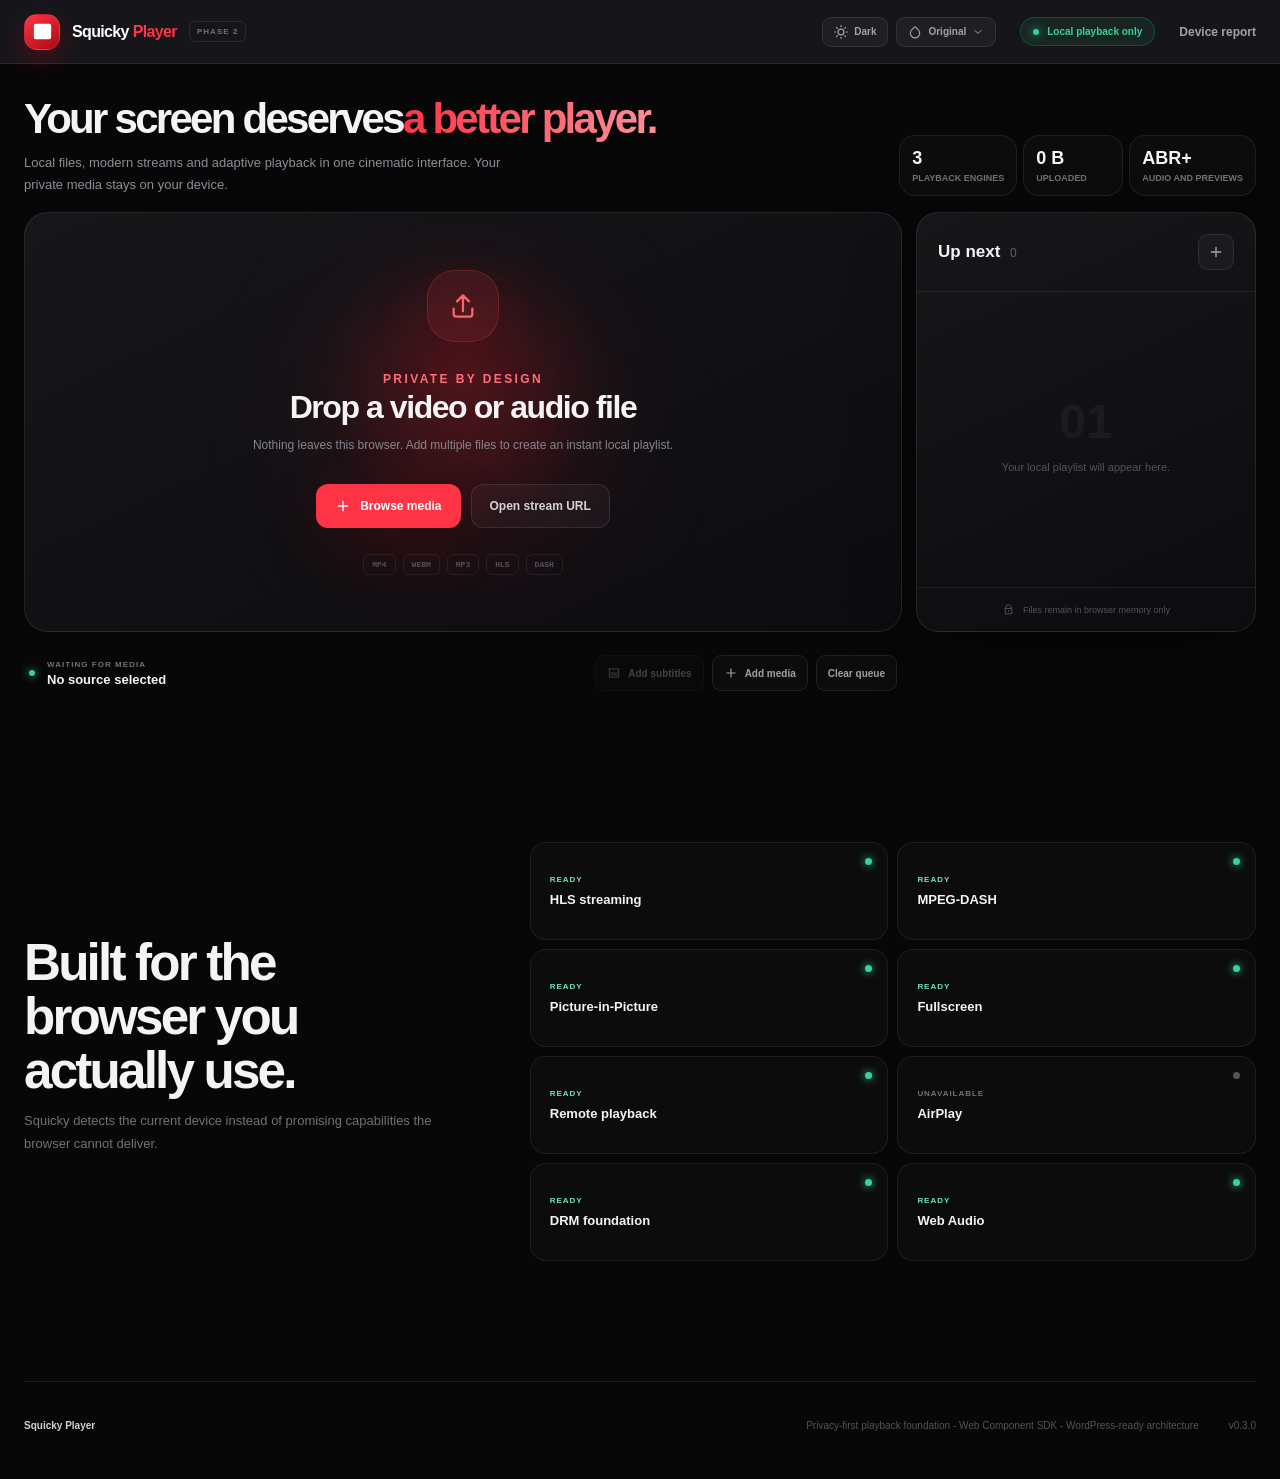
==== commit 5e06207f: "fix: Replace root index.html with redirect to web/ - Replaces 1.4MB minified file with lightweight r" ====
--- a/index.html
+++ b/index.html
@@ -1,349 +1,70 @@
-<!doctype html>
-<html lang="en"><head>
+<!DOCTYPE html>
+<html lang="en">
+<head>
     <meta charset="UTF-8">
     <meta name="viewport" content="width=device-width, initial-scale=1.0">
-    <meta name="theme-color" content="#070708">
-    <meta name="color-scheme" content="dark">
-    <meta name="description" content="Squicky Player - a privacy-first universal web media player.">
-    <title>Squicky Player - Universal Private Playback</title>
-    <script type="module">(function(){let e=document.createElement(`link`).relList;if(e&&e.supports&&e.supports(`modulepreload`))return;for(let e of document.querySelectorAll(`link[rel="modulepreload"]`))n(e);new MutationObserver(e=>{for(let t of e)if(t.type===`childList`)for(let e of t.addedNodes)e.tagName===`LINK`&&e.rel===`modulepreload`&&n(e)}).observe(document,{childList:!0,subtree:!0});function t(e){let t={};return e.integrity&&(t.integrity=e.integrity),e.referrerPolicy&&(t.referrerPolicy=e.referrerPolicy),e.crossOrigin===`use-credentials`?t.credentials=`include`:e.crossOrigin===`anonymous`?t.credentials=`omit`:t.credentials=`same-origin`,t}function n(e){if(e.ep)return;e.ep=!0;let n=t(e);fetch(e.href,n)}})();function e(e,t,n){return Math.min(n,Math.max(t,e))}function t(e){if(!Number.isFinite(e)||e<0)return`0:00`;let t=Math.floor(e),n=Math.floor(t/3600),r=Math.floor(t%3600/60),i=t%60;return n>0?`${n}:${String(r).padStart(2,`0`)}:${String(i).padStart(2,`0`)}`:`${r}:${String(i).padStart(2,`0`)}`}function n(e){return!e.buffered.length||!Number.isFinite(e.duration)||e.duration<=0?0:e.buffered.end(e.buffered.length-1)}function r(e){let t=e.filter(e=>Number.isFinite(e.start)&&e.start>=0&&e.title.trim()).map((e,t)=>({...e,id:e.id??`chapter-${t+1}`,title:e.title.trim()})).sort((e,t)=>e.start-t.start);return t.map((e,n)=>{let r=t[n+1],i=e.end&&e.end>e.start?e.end:r?.start;return{...e,end:i}})}function i(e,t){for(let n=e.length-1;n>=0;--n){let r=e[n];if(!(!r||t<r.start)&&(r.end===void 0||t<r.end))return r}return null}function o(e,t,n){if(!e.length)return null;if(n>0)return e.find(e=>e.start>t+.25)??null;let r=i(e,t);if(r&&t-r.start>3)return r;if(r){let t=e.indexOf(r);return t>0?e[t-1]??null:r}for(let n=e.length-1;n>=0;--n){let r=e[n];if(r&&r.start<t-.25)return r}return null}var c=/^((?:\d{1,2}:)?\d{2}:\d{2}(?:[.,]\d{3})?)\s+-->\s+((?:\d{1,2}:)?\d{2}:\d{2}(?:[.,]\d{3})?)/,l=/#xywh=(\d+),(\d+),(\d+),(\d+)$/i;function u(e){let t=e.replace(`,`,`.`).split(`:`).map(Number);return t.some(e=>!Number.isFinite(e))?NaN:t.length===3?(t[0]??0)*3600+(t[1]??0)*60+(t[2]??0):t.length===2?(t[0]??0)*60+(t[1]??0):NaN}function d(e,t){let n=e.replace(/^\uFEFF/,``).replace(/\r\n?/g,`
-`).split(/\n{2,}/),r=[];for(let e of n){let n=e.split(`
-`).map(e=>e.trim()).filter(Boolean),i=n.findIndex(e=>c.test(e));if(i<0)continue;let o=n[i]?.match(c),d=n[i+1];if(!o||!d)continue;let f=u(o[1]??``),p=u(o[2]??``);if(!Number.isFinite(f)||!Number.isFinite(p)||p<=f)continue;let m=d.match(l),h=m?d.slice(0,m.index):d,g;try{g=new URL(h,t).href}catch{continue}r.push({start:f,end:p,src:g,...m?{x:Number(m[1]),y:Number(m[2]),width:Number(m[3]),height:Number(m[4])}:{}})}return r.sort((e,t)=>e.start-t.start)}async function f(e){let t=await fetch(e.src);if(!t.ok)throw Error(`Thumbnail track request failed with HTTP ${t.status}.`);return d(await t.text(),e.src)}function p(e,t){return e.find(e=>t>=e.start&&t<e.end)??null}function m(e){let t=e instanceof HTMLVideoElement?e:document.createElement(`video`),n=navigator,r=t;return{fullscreen:!!(document.fullscreenEnabled&&e.parentElement?.requestFullscreen),pictureInPicture:e instanceof HTMLVideoElement&&`pictureInPictureEnabled`in document&&!!document.pictureInPictureEnabled,mediaSource:`MediaSource`in window,encryptedMedia:`requestMediaKeySystemAccess`in n,remotePlayback:`remote`in e,airPlay:typeof r.webkitShowPlaybackTargetPicker==`function`,webAudio:`AudioContext`in window||`webkitAudioContext`in window,nativeHls:!!t.canPlayType(`application/vnd.apple.mpegurl`),codecs:Object.fromEntries([`video/mp4; codecs="avc1.42E01E, mp4a.40.2"`,`video/mp4; codecs="hev1.1.6.L93.B0"`,`video/webm; codecs="vp9, opus"`,`video/webm; codecs="av01.0.05M.08, opus"`,`audio/mpeg`,`audio/mp4; codecs="mp4a.40.2"`,`audio/ogg; codecs="opus"`].map(e=>[e,t.canPlayType(e)]))}}var h=class{listeners=new Map;on(e,t){let n=this.listeners.get(e)??new Set;return n.add(t),this.listeners.set(e,n),()=>{n.delete(t),n.size===0&&this.listeners.delete(e)}}emit(e,t){this.listeners.get(e)?.forEach(e=>e(t))}clear(){this.listeners.clear()}},g=new Set([`application/vnd.apple.mpegurl`,`application/x-mpegurl`]),_=new Set([`application/dash+xml`]);function v(e){return(e.split(/[?#]/,1)[0]??``).match(/\.([a-z0-9]+)$/i)?.[1]?.toLowerCase()??``}function y(e){let t=e.type?.toLowerCase().split(`;`,1)[0]?.trim()??``,n=v(e.src);return g.has(t)||n===`m3u8`?`hls`:_.has(t)||n===`mpd`?`dash`:`native`}function b(e){return e.id?`squicky:resume:${e.id}`:`squicky:resume:${e.src}`}var x={7267:function(e,t){t.byteLength=function(e){var t=l(e),n=t[0],r=t[1];return 3*(n+r)/4-r},t.toByteArray=function(e){var t,n,o=l(e),c=o[0],u=o[1],d=new i(function(e,t,n){return 3*(t+n)/4-n}(0,c,u)),f=0,p=u>0?c-4:c;for(n=0;n<p;n+=4)t=r[e.charCodeAt(n)]<<18|r[e.charCodeAt(n+1)]<<12|r[e.charCodeAt(n+2)]<<6|r[e.charCodeAt(n+3)],d[f++]=t>>16&255,d[f++]=t>>8&255,d[f++]=255&t;return u===2&&(t=r[e.charCodeAt(n)]<<2|r[e.charCodeAt(n+1)]>>4,d[f++]=255&t),u===1&&(t=r[e.charCodeAt(n)]<<10|r[e.charCodeAt(n+1)]<<4|r[e.charCodeAt(n+2)]>>2,d[f++]=t>>8&255,d[f++]=255&t),d},t.fromByteArray=function(e){for(var t,r=e.length,i=r%3,o=[],c=16383,l=0,d=r-i;l<d;l+=c)o.push(u(e,l,l+c>d?d:l+c));return i===1?(t=e[r-1],o.push(n[t>>2]+n[t<<4&63]+`==`)):i===2&&(t=(e[r-2]<<8)+e[r-1],o.push(n[t>>10]+n[t>>4&63]+n[t<<2&63]+`=`)),o.join(``)};for(var n=[],r=[],i=typeof Uint8Array<`u`?Uint8Array:Array,o=`ABCDEFGHIJKLMNOPQRSTUVWXYZabcdefghijklmnopqrstuvwxyz0123456789+/`,c=0;c<64;++c)n[c]=o[c],r[o.charCodeAt(c)]=c;function l(e){var t=e.length;if(t%4>0)throw Error(`Invalid string. Length must be a multiple of 4`);var n=e.indexOf(`=`);return n===-1&&(n=t),[n,n===t?0:4-n%4]}function u(e,t,r){for(var i,o,c=[],l=t;l<r;l+=3)i=(e[l]<<16&16711680)+(e[l+1]<<8&65280)+(255&e[l+2]),c.push(n[(o=i)>>18&63]+n[o>>12&63]+n[o>>6&63]+n[63&o]);return c.join(``)}r[45]=62,r[95]=63},44:function(e,t,n){let r=n(7267),i=n(7986),o=typeof Symbol==`function`&&typeof Symbol.for==`function`?Symbol.for(`nodejs.util.inspect.custom`):null;t.Buffer=u,t.SlowBuffer=function(e){return+e!=e&&(e=0),u.alloc(+e)},t.INSPECT_MAX_BYTES=50;let c=2147483647;function l(e){if(e>c)throw RangeError(`The value "`+e+`" is invalid for option "size"`);let t=new Uint8Array(e);return Object.setPrototypeOf(t,u.prototype),t}function u(e,t,n){if(typeof e==`number`){if(typeof t==`string`)throw TypeError(`The "string" argument must be of type string. Received type number`);return p(e)}return d(e,t,n)}function d(e,t,n){if(typeof e==`string`)return function(e,t){if(typeof t==`string`&&t!==``||(t=`utf8`),!u.isEncoding(t))throw TypeError(`Unknown encoding: `+t);let n=0|_(e,t),r=l(n),i=r.write(e,t);return i!==n&&(r=r.slice(0,i)),r}(e,t);if(ArrayBuffer.isView(e))return function(e){if(X(e,Uint8Array)){let t=new Uint8Array(e);return h(t.buffer,t.byteOffset,t.byteLength)}return m(e)}(e);if(e==null)throw TypeError(`The first argument must be one of type string, Buffer, ArrayBuffer, Array, or Array-like Object. Received type `+typeof e);if(X(e,ArrayBuffer)||e&&X(e.buffer,ArrayBuffer)||typeof SharedArrayBuffer<`u`&&(X(e,SharedArrayBuffer)||e&&X(e.buffer,SharedArrayBuffer)))return h(e,t,n);if(typeof e==`number`)throw TypeError(`The "value" argument must not be of type number. Received type number`);let r=e.valueOf&&e.valueOf();if(r!=null&&r!==e)return u.from(r,t,n);let i=function(e){if(u.isBuffer(e)){let t=0|g(e.length),n=l(t);return n.length===0||e.copy(n,0,0,t),n}return e.length===void 0?e.type===`Buffer`&&Array.isArray(e.data)?m(e.data):void 0:typeof e.length!=`number`||te(e.length)?l(0):m(e)}(e);if(i)return i;if(typeof Symbol<`u`&&Symbol.toPrimitive!=null&&typeof e[Symbol.toPrimitive]==`function`)return u.from(e[Symbol.toPrimitive](`string`),t,n);throw TypeError(`The first argument must be one of type string, Buffer, ArrayBuffer, Array, or Array-like Object. Received type `+typeof e)}function f(e){if(typeof e!=`number`)throw TypeError(`"size" argument must be of type number`);if(e<0)throw RangeError(`The value "`+e+`" is invalid for option "size"`)}function p(e){return f(e),l(e<0?0:0|g(e))}function m(e){let t=e.length<0?0:0|g(e.length),n=l(t);for(let r=0;r<t;r+=1)n[r]=255&e[r];return n}function h(e,t,n){if(t<0||e.byteLength<t)throw RangeError(`"offset" is outside of buffer bounds`);if(e.byteLength<t+(n||0))throw RangeError(`"length" is outside of buffer bounds`);let r;return r=t===void 0&&n===void 0?new Uint8Array(e):n===void 0?new Uint8Array(e,t):new Uint8Array(e,t,n),Object.setPrototypeOf(r,u.prototype),r}function g(e){if(e>=c)throw RangeError(`Attempt to allocate Buffer larger than maximum size: 0x`+c.toString(16)+` bytes`);return 0|e}function _(e,t){if(u.isBuffer(e))return e.length;if(ArrayBuffer.isView(e)||X(e,ArrayBuffer))return e.byteLength;if(typeof e!=`string`)throw TypeError(`The "string" argument must be one of type string, Buffer, or ArrayBuffer. Received type `+typeof e);let n=e.length,r=arguments.length>2&&!0===arguments[2];if(!r&&n===0)return 0;let i=!1;for(;;)switch(t){case`ascii`:case`latin1`:case`binary`:return n;case`utf8`:case`utf-8`:return J(e).length;case`ucs2`:case`ucs-2`:case`utf16le`:case`utf-16le`:return 2*n;case`hex`:return n>>>1;case`base64`:return Y(e).length;default:if(i)return r?-1:J(e).length;t=(``+t).toLowerCase(),i=!0}}function v(e,t,n){let r=!1;if((t===void 0||t<0)&&(t=0),t>this.length||((n===void 0||n>this.length)&&(n=this.length),n<=0)||(n>>>=0)<=(t>>>=0))return``;for(e||=`utf8`;;)switch(e){case`hex`:return M(this,t,n);case`utf8`:case`utf-8`:return O(this,t,n);case`ascii`:return A(this,t,n);case`latin1`:case`binary`:return j(this,t,n);case`base64`:return D(this,t,n);case`ucs2`:case`ucs-2`:case`utf16le`:case`utf-16le`:return N(this,t,n);default:if(r)throw TypeError(`Unknown encoding: `+e);e=(e+``).toLowerCase(),r=!0}}function y(e,t,n){let r=e[t];e[t]=e[n],e[n]=r}function b(e,t,n,r,i){if(e.length===0)return-1;if(typeof n==`string`?(r=n,n=0):n>2147483647?n=2147483647:n<-2147483648&&(n=-2147483648),te(n=+n)&&(n=i?0:e.length-1),n<0&&(n=e.length+n),n>=e.length){if(i)return-1;n=e.length-1}else if(n<0){if(!i)return-1;n=0}if(typeof t==`string`&&(t=u.from(t,r)),u.isBuffer(t))return t.length===0?-1:x(e,t,n,r,i);if(typeof t==`number`)return t&=255,typeof Uint8Array.prototype.indexOf==`function`?i?Uint8Array.prototype.indexOf.call(e,t,n):Uint8Array.prototype.lastIndexOf.call(e,t,n):x(e,[t],n,r,i);throw TypeError(`val must be string, number or Buffer`)}function x(e,t,n,r,i){let o,c=1,l=e.length,u=t.length;if(r!==void 0&&((r=String(r).toLowerCase())===`ucs2`||r===`ucs-2`||r===`utf16le`||r===`utf-16le`)){if(e.length<2||t.length<2)return-1;c=2,l/=2,u/=2,n/=2}function d(e,t){return c===1?e[t]:e.readUInt16BE(t*c)}if(i){let r=-1;for(o=n;o<l;o++)if(d(e,o)===d(t,r===-1?0:o-r)){if(r===-1&&(r=o),o-r+1===u)return r*c}else r!==-1&&(o-=o-r),r=-1}else for(n+u>l&&(n=l-u),o=n;o>=0;o--){let n=!0;for(let r=0;r<u;r++)if(d(e,o+r)!==d(t,r)){n=!1;break}if(n)return o}return-1}function S(e,t,n,r){n=Number(n)||0;let i=e.length-n;r?(r=Number(r))>i&&(r=i):r=i;let o=t.length,c;for(r>o/2&&(r=o/2),c=0;c<r;++c){let r=parseInt(t.substr(2*c,2),16);if(te(r))return c;e[n+c]=r}return c}function C(e,t,n,r){return ee(J(t,e.length-n),e,n,r)}function w(e,t,n,r){return ee(function(e){let t=[];for(let n=0;n<e.length;++n)t.push(255&e.charCodeAt(n));return t}(t),e,n,r)}function T(e,t,n,r){return ee(Y(t),e,n,r)}function E(e,t,n,r){return ee(function(e,t){let n,r,i,o=[];for(let c=0;c<e.length&&!((t-=2)<0);++c)n=e.charCodeAt(c),r=n>>8,i=n%256,o.push(i),o.push(r);return o}(t,e.length-n),e,n,r)}function D(e,t,n){return t===0&&n===e.length?r.fromByteArray(e):r.fromByteArray(e.slice(t,n))}function O(e,t,n){n=Math.min(e.length,n);let r=[],i=t;for(;i<n;){let t=e[i],o=null,c=t>239?4:t>223?3:t>191?2:1;if(i+c<=n){let n,r,l,u;switch(c){case 1:t<128&&(o=t);break;case 2:n=e[i+1],(192&n)==128&&(u=(31&t)<<6|63&n,u>127&&(o=u));break;case 3:n=e[i+1],r=e[i+2],(192&n)==128&&(192&r)==128&&(u=(15&t)<<12|(63&n)<<6|63&r,u>2047&&(u<55296||u>57343)&&(o=u));break;case 4:n=e[i+1],r=e[i+2],l=e[i+3],(192&n)==128&&(192&r)==128&&(192&l)==128&&(u=(15&t)<<18|(63&n)<<12|(63&r)<<6|63&l,u>65535&&u<1114112&&(o=u))}}o===null?(o=65533,c=1):o>65535&&(o-=65536,r.push(o>>>10&1023|55296),o=56320|1023&o),r.push(o),i+=c}return function(e){let t=e.length;if(t<=k)return String.fromCharCode.apply(String,e);let n=``,r=0;for(;r<t;)n+=String.fromCharCode.apply(String,e.slice(r,r+=k));return n}(r)}t.kMaxLength=c,u.TYPED_ARRAY_SUPPORT=function(){try{let e=new Uint8Array(1),t={foo:function(){return 42}};return Object.setPrototypeOf(t,Uint8Array.prototype),Object.setPrototypeOf(e,t),e.foo()===42}catch{return!1}}(),u.TYPED_ARRAY_SUPPORT||typeof console>`u`||typeof console.error!=`function`||console.error("This browser lacks typed array (Uint8Array) support which is required by `buffer` v5.x. Use `buffer` v4.x if you require old browser support."),Object.defineProperty(u.prototype,"parent",{enumerable:!0,get:function(){if(u.isBuffer(this))return this.buffer}}),Object.defineProperty(u.prototype,"offset",{enumerable:!0,get:function(){if(u.isBuffer(this))return this.byteOffset}}),u.poolSize=8192,u.from=function(e,t,n){return d(e,t,n)},Object.setPrototypeOf(u.prototype,Uint8Array.prototype),Object.setPrototypeOf(u,Uint8Array),u.alloc=function(e,t,n){return function(e,t,n){return f(e),e<=0||t===void 0?l(e):typeof n==`string`?l(e).fill(t,n):l(e).fill(t)}(e,t,n)},u.allocUnsafe=function(e){return p(e)},u.allocUnsafeSlow=function(e){return p(e)},u.isBuffer=function(e){return e!=null&&!0===e._isBuffer&&e!==u.prototype},u.compare=function(e,t){if(X(e,Uint8Array)&&(e=u.from(e,e.offset,e.byteLength)),X(t,Uint8Array)&&(t=u.from(t,t.offset,t.byteLength)),!u.isBuffer(e)||!u.isBuffer(t))throw TypeError(`The "buf1", "buf2" arguments must be one of type Buffer or Uint8Array`);if(e===t)return 0;let n=e.length,r=t.length;for(let i=0,o=Math.min(n,r);i<o;++i)if(e[i]!==t[i]){n=e[i],r=t[i];break}return n<r?-1:+(r<n)},u.isEncoding=function(e){switch(String(e).toLowerCase()){case`hex`:case`utf8`:case`utf-8`:case`ascii`:case`latin1`:case`binary`:case`base64`:case`ucs2`:case`ucs-2`:case`utf16le`:case`utf-16le`:return!0;default:return!1}},u.concat=function(e,t){if(!Array.isArray(e))throw TypeError(`"list" argument must be an Array of Buffers`);if(e.length===0)return u.alloc(0);let n;if(t===void 0)for(t=0,n=0;n<e.length;++n)t+=e[n].length;let r=u.allocUnsafe(t),i=0;for(n=0;n<e.length;++n){let t=e[n];if(X(t,Uint8Array))i+t.length>r.length?(u.isBuffer(t)||(t=u.from(t)),t.copy(r,i)):Uint8Array.prototype.set.call(r,t,i);else{if(!u.isBuffer(t))throw TypeError(`"list" argument must be an Array of Buffers`);t.copy(r,i)}i+=t.length}return r},u.byteLength=_,u.prototype._isBuffer=!0,u.prototype.swap16=function(){let e=this.length;if(e%2!=0)throw RangeError(`Buffer size must be a multiple of 16-bits`);for(let t=0;t<e;t+=2)y(this,t,t+1);return this},u.prototype.swap32=function(){let e=this.length;if(e%4!=0)throw RangeError(`Buffer size must be a multiple of 32-bits`);for(let t=0;t<e;t+=4)y(this,t,t+3),y(this,t+1,t+2);return this},u.prototype.swap64=function(){let e=this.length;if(e%8!=0)throw RangeError(`Buffer size must be a multiple of 64-bits`);for(let t=0;t<e;t+=8)y(this,t,t+7),y(this,t+1,t+6),y(this,t+2,t+5),y(this,t+3,t+4);return this},u.prototype.toString=function(){let e=this.length;return e===0?``:arguments.length===0?O(this,0,e):v.apply(this,arguments)},u.prototype.toLocaleString=u.prototype.toString,u.prototype.equals=function(e){if(!u.isBuffer(e))throw TypeError(`Argument must be a Buffer`);return this===e||u.compare(this,e)===0},u.prototype.inspect=function(){let e=``,n=t.INSPECT_MAX_BYTES;return e=this.toString(`hex`,0,n).replace(/(.{2})/g,`$1 `).trim(),this.length>n&&(e+=` ... `),`<Buffer `+e+`>`},o&&(u.prototype[o]=u.prototype.inspect),u.prototype.compare=function(e,t,n,r,i){if(X(e,Uint8Array)&&(e=u.from(e,e.offset,e.byteLength)),!u.isBuffer(e))throw TypeError(`The "target" argument must be one of type Buffer or Uint8Array. Received type `+typeof e);if(t===void 0&&(t=0),n===void 0&&(n=e?e.length:0),r===void 0&&(r=0),i===void 0&&(i=this.length),t<0||n>e.length||r<0||i>this.length)throw RangeError(`out of range index`);if(r>=i&&t>=n)return 0;if(r>=i)return-1;if(t>=n)return 1;if(this===e)return 0;let o=(i>>>=0)-(r>>>=0),c=(n>>>=0)-(t>>>=0),l=Math.min(o,c),d=this.slice(r,i),f=e.slice(t,n);for(let e=0;e<l;++e)if(d[e]!==f[e]){o=d[e],c=f[e];break}return o<c?-1:+(c<o)},u.prototype.includes=function(e,t,n){return this.indexOf(e,t,n)!==-1},u.prototype.indexOf=function(e,t,n){return b(this,e,t,n,!0)},u.prototype.lastIndexOf=function(e,t,n){return b(this,e,t,n,!1)},u.prototype.write=function(e,t,n,r){if(t===void 0)r=`utf8`,n=this.length,t=0;else if(n===void 0&&typeof t==`string`)r=t,n=this.length,t=0;else{if(!isFinite(t))throw Error(`Buffer.write(string, encoding, offset[, length]) is no longer supported`);t>>>=0,isFinite(n)?(n>>>=0,r===void 0&&(r=`utf8`)):(r=n,n=void 0)}let i=this.length-t;if((n===void 0||n>i)&&(n=i),e.length>0&&(n<0||t<0)||t>this.length)throw RangeError(`Attempt to write outside buffer bounds`);r||=`utf8`;let o=!1;for(;;)switch(r){case`hex`:return S(this,e,t,n);case`utf8`:case`utf-8`:return C(this,e,t,n);case`ascii`:case`latin1`:case`binary`:return w(this,e,t,n);case`base64`:return T(this,e,t,n);case`ucs2`:case`ucs-2`:case`utf16le`:case`utf-16le`:return E(this,e,t,n);default:if(o)throw TypeError(`Unknown encoding: `+r);r=(``+r).toLowerCase(),o=!0}},u.prototype.toJSON=function(){return{type:`Buffer`,data:Array.prototype.slice.call(this._arr||this,0)}};let k=4096;function A(e,t,n){let r=``;n=Math.min(e.length,n);for(let i=t;i<n;++i)r+=String.fromCharCode(127&e[i]);return r}function j(e,t,n){let r=``;n=Math.min(e.length,n);for(let i=t;i<n;++i)r+=String.fromCharCode(e[i]);return r}function M(e,t,n){let r=e.length;(!t||t<0)&&(t=0),(!n||n<0||n>r)&&(n=r);let i=``;for(let r=t;r<n;++r)i+=ne[e[r]];return i}function N(e,t,n){let r=e.slice(t,n),i=``;for(let e=0;e<r.length-1;e+=2)i+=String.fromCharCode(r[e]+256*r[e+1]);return i}function P(e,t,n){if(e%1!=0||e<0)throw RangeError(`offset is not uint`);if(e+t>n)throw RangeError(`Trying to access beyond buffer length`)}function F(e,t,n,r,i,o){if(!u.isBuffer(e))throw TypeError(`"buffer" argument must be a Buffer instance`);if(t>i||t<o)throw RangeError(`"value" argument is out of bounds`);if(n+r>e.length)throw RangeError(`Index out of range`)}function I(e,t,n,r,i){W(t,r,i,e,n,7);let o=Number(t&BigInt(4294967295));e[n++]=o,o>>=8,e[n++]=o,o>>=8,e[n++]=o,o>>=8,e[n++]=o;let c=Number(t>>BigInt(32)&BigInt(4294967295));return e[n++]=c,c>>=8,e[n++]=c,c>>=8,e[n++]=c,c>>=8,e[n++]=c,n}function L(e,t,n,r,i){W(t,r,i,e,n,7);let o=Number(t&BigInt(4294967295));e[n+7]=o,o>>=8,e[n+6]=o,o>>=8,e[n+5]=o,o>>=8,e[n+4]=o;let c=Number(t>>BigInt(32)&BigInt(4294967295));return e[n+3]=c,c>>=8,e[n+2]=c,c>>=8,e[n+1]=c,c>>=8,e[n]=c,n+8}function R(e,t,n,r,i,o){if(n+r>e.length||n<0)throw RangeError(`Index out of range`)}function z(e,t,n,r,o){return t=+t,n>>>=0,o||R(e,0,n,4),i.write(e,t,n,r,23,4),n+4}function B(e,t,n,r,o){return t=+t,n>>>=0,o||R(e,0,n,8),i.write(e,t,n,r,52,8),n+8}u.prototype.slice=function(e,t){let n=this.length;(e=~~e)<0?(e+=n)<0&&(e=0):e>n&&(e=n),(t=t===void 0?n:~~t)<0?(t+=n)<0&&(t=0):t>n&&(t=n),t<e&&(t=e);let r=this.subarray(e,t);return Object.setPrototypeOf(r,u.prototype),r},u.prototype.readUintLE=u.prototype.readUIntLE=function(e,t,n){e>>>=0,t>>>=0,n||P(e,t,this.length);let r=this[e],i=1,o=0;for(;++o<t&&(i*=256);)r+=this[e+o]*i;return r},u.prototype.readUintBE=u.prototype.readUIntBE=function(e,t,n){e>>>=0,t>>>=0,n||P(e,t,this.length);let r=this[e+--t],i=1;for(;t>0&&(i*=256);)r+=this[e+--t]*i;return r},u.prototype.readUint8=u.prototype.readUInt8=function(e,t){return e>>>=0,t||P(e,1,this.length),this[e]},u.prototype.readUint16LE=u.prototype.readUInt16LE=function(e,t){return e>>>=0,t||P(e,2,this.length),this[e]|this[e+1]<<8},u.prototype.readUint16BE=u.prototype.readUInt16BE=function(e,t){return e>>>=0,t||P(e,2,this.length),this[e]<<8|this[e+1]},u.prototype.readUint32LE=u.prototype.readUInt32LE=function(e,t){return e>>>=0,t||P(e,4,this.length),(this[e]|this[e+1]<<8|this[e+2]<<16)+16777216*this[e+3]},u.prototype.readUint32BE=u.prototype.readUInt32BE=function(e,t){return e>>>=0,t||P(e,4,this.length),16777216*this[e]+(this[e+1]<<16|this[e+2]<<8|this[e+3])},u.prototype.readBigUInt64LE=re((function(e){G(e>>>=0,`offset`);let t=this[e],n=this[e+7];t!==void 0&&n!==void 0||K(e,this.length-8);let r=t+256*this[++e]+65536*this[++e]+this[++e]*2**24,i=this[++e]+256*this[++e]+65536*this[++e]+n*2**24;return BigInt(r)+(BigInt(i)<<BigInt(32))})),u.prototype.readBigUInt64BE=re((function(e){G(e>>>=0,`offset`);let t=this[e],n=this[e+7];t!==void 0&&n!==void 0||K(e,this.length-8);let r=t*2**24+65536*this[++e]+256*this[++e]+this[++e],i=this[++e]*2**24+65536*this[++e]+256*this[++e]+n;return(BigInt(r)<<BigInt(32))+BigInt(i)})),u.prototype.readIntLE=function(e,t,n){e>>>=0,t>>>=0,n||P(e,t,this.length);let r=this[e],i=1,o=0;for(;++o<t&&(i*=256);)r+=this[e+o]*i;return i*=128,r>=i&&(r-=2**(8*t)),r},u.prototype.readIntBE=function(e,t,n){e>>>=0,t>>>=0,n||P(e,t,this.length);let r=t,i=1,o=this[e+--r];for(;r>0&&(i*=256);)o+=this[e+--r]*i;return i*=128,o>=i&&(o-=2**(8*t)),o},u.prototype.readInt8=function(e,t){return e>>>=0,t||P(e,1,this.length),128&this[e]?-1*(255-this[e]+1):this[e]},u.prototype.readInt16LE=function(e,t){e>>>=0,t||P(e,2,this.length);let n=this[e]|this[e+1]<<8;return 32768&n?4294901760|n:n},u.prototype.readInt16BE=function(e,t){e>>>=0,t||P(e,2,this.length);let n=this[e+1]|this[e]<<8;return 32768&n?4294901760|n:n},u.prototype.readInt32LE=function(e,t){return e>>>=0,t||P(e,4,this.length),this[e]|this[e+1]<<8|this[e+2]<<16|this[e+3]<<24},u.prototype.readInt32BE=function(e,t){return e>>>=0,t||P(e,4,this.length),this[e]<<24|this[e+1]<<16|this[e+2]<<8|this[e+3]},u.prototype.readBigInt64LE=re((function(e){G(e>>>=0,`offset`);let t=this[e],n=this[e+7];t!==void 0&&n!==void 0||K(e,this.length-8);let r=this[e+4]+256*this[e+5]+65536*this[e+6]+(n<<24);return(BigInt(r)<<BigInt(32))+BigInt(t+256*this[++e]+65536*this[++e]+this[++e]*2**24)})),u.prototype.readBigInt64BE=re((function(e){G(e>>>=0,`offset`);let t=this[e],n=this[e+7];t!==void 0&&n!==void 0||K(e,this.length-8);let r=(t<<24)+65536*this[++e]+256*this[++e]+this[++e];return(BigInt(r)<<BigInt(32))+BigInt(this[++e]*2**24+65536*this[++e]+256*this[++e]+n)})),u.prototype.readFloatLE=function(e,t){return e>>>=0,t||P(e,4,this.length),i.read(this,e,!0,23,4)},u.prototype.readFloatBE=function(e,t){return e>>>=0,t||P(e,4,this.length),i.read(this,e,!1,23,4)},u.prototype.readDoubleLE=function(e,t){return e>>>=0,t||P(e,8,this.length),i.read(this,e,!0,52,8)},u.prototype.readDoubleBE=function(e,t){return e>>>=0,t||P(e,8,this.length),i.read(this,e,!1,52,8)},u.prototype.writeUintLE=u.prototype.writeUIntLE=function(e,t,n,r){e=+e,t>>>=0,n>>>=0,r||F(this,e,t,n,2**(8*n)-1,0);let i=1,o=0;for(this[t]=255&e;++o<n&&(i*=256);)this[t+o]=e/i&255;return t+n},u.prototype.writeUintBE=u.prototype.writeUIntBE=function(e,t,n,r){e=+e,t>>>=0,n>>>=0,r||F(this,e,t,n,2**(8*n)-1,0);let i=n-1,o=1;for(this[t+i]=255&e;--i>=0&&(o*=256);)this[t+i]=e/o&255;return t+n},u.prototype.writeUint8=u.prototype.writeUInt8=function(e,t,n){return e=+e,t>>>=0,n||F(this,e,t,1,255,0),this[t]=255&e,t+1},u.prototype.writeUint16LE=u.prototype.writeUInt16LE=function(e,t,n){return e=+e,t>>>=0,n||F(this,e,t,2,65535,0),this[t]=255&e,this[t+1]=e>>>8,t+2},u.prototype.writeUint16BE=u.prototype.writeUInt16BE=function(e,t,n){return e=+e,t>>>=0,n||F(this,e,t,2,65535,0),this[t]=e>>>8,this[t+1]=255&e,t+2},u.prototype.writeUint32LE=u.prototype.writeUInt32LE=function(e,t,n){return e=+e,t>>>=0,n||F(this,e,t,4,4294967295,0),this[t+3]=e>>>24,this[t+2]=e>>>16,this[t+1]=e>>>8,this[t]=255&e,t+4},u.prototype.writeUint32BE=u.prototype.writeUInt32BE=function(e,t,n){return e=+e,t>>>=0,n||F(this,e,t,4,4294967295,0),this[t]=e>>>24,this[t+1]=e>>>16,this[t+2]=e>>>8,this[t+3]=255&e,t+4},u.prototype.writeBigUInt64LE=re((function(e,t=0){return I(this,e,t,BigInt(0),BigInt(`0xffffffffffffffff`))})),u.prototype.writeBigUInt64BE=re((function(e,t=0){return L(this,e,t,BigInt(0),BigInt(`0xffffffffffffffff`))})),u.prototype.writeIntLE=function(e,t,n,r){if(e=+e,t>>>=0,!r){let r=2**(8*n-1);F(this,e,t,n,r-1,-r)}let i=0,o=1,c=0;for(this[t]=255&e;++i<n&&(o*=256);)e<0&&c===0&&this[t+i-1]!==0&&(c=1),this[t+i]=(e/o|0)-c&255;return t+n},u.prototype.writeIntBE=function(e,t,n,r){if(e=+e,t>>>=0,!r){let r=2**(8*n-1);F(this,e,t,n,r-1,-r)}let i=n-1,o=1,c=0;for(this[t+i]=255&e;--i>=0&&(o*=256);)e<0&&c===0&&this[t+i+1]!==0&&(c=1),this[t+i]=(e/o|0)-c&255;return t+n},u.prototype.writeInt8=function(e,t,n){return e=+e,t>>>=0,n||F(this,e,t,1,127,-128),e<0&&(e=255+e+1),this[t]=255&e,t+1},u.prototype.writeInt16LE=function(e,t,n){return e=+e,t>>>=0,n||F(this,e,t,2,32767,-32768),this[t]=255&e,this[t+1]=e>>>8,t+2},u.prototype.writeInt16BE=function(e,t,n){return e=+e,t>>>=0,n||F(this,e,t,2,32767,-32768),this[t]=e>>>8,this[t+1]=255&e,t+2},u.prototype.writeInt32LE=function(e,t,n){return e=+e,t>>>=0,n||F(this,e,t,4,2147483647,-2147483648),this[t]=255&e,this[t+1]=e>>>8,this[t+2]=e>>>16,this[t+3]=e>>>24,t+4},u.prototype.writeInt32BE=function(e,t,n){return e=+e,t>>>=0,n||F(this,e,t,4,2147483647,-2147483648),e<0&&(e=4294967295+e+1),this[t]=e>>>24,this[t+1]=e>>>16,this[t+2]=e>>>8,this[t+3]=255&e,t+4},u.prototype.writeBigInt64LE=re((function(e,t=0){return I(this,e,t,-BigInt(`0x8000000000000000`),BigInt(`0x7fffffffffffffff`))})),u.prototype.writeBigInt64BE=re((function(e,t=0){return L(this,e,t,-BigInt(`0x8000000000000000`),BigInt(`0x7fffffffffffffff`))})),u.prototype.writeFloatLE=function(e,t,n){return z(this,e,t,!0,n)},u.prototype.writeFloatBE=function(e,t,n){return z(this,e,t,!1,n)},u.prototype.writeDoubleLE=function(e,t,n){return B(this,e,t,!0,n)},u.prototype.writeDoubleBE=function(e,t,n){return B(this,e,t,!1,n)},u.prototype.copy=function(e,t,n,r){if(!u.isBuffer(e))throw TypeError(`argument should be a Buffer`);if(n||=0,r||r===0||(r=this.length),t>=e.length&&(t=e.length),t||=0,r>0&&r<n&&(r=n),r===n||e.length===0||this.length===0)return 0;if(t<0)throw RangeError(`targetStart out of bounds`);if(n<0||n>=this.length)throw RangeError(`Index out of range`);if(r<0)throw RangeError(`sourceEnd out of bounds`);r>this.length&&(r=this.length),e.length-t<r-n&&(r=e.length-t+n);let i=r-n;return this===e&&typeof Uint8Array.prototype.copyWithin==`function`?this.copyWithin(t,n,r):Uint8Array.prototype.set.call(e,this.subarray(n,r),t),i},u.prototype.fill=function(e,t,n,r){if(typeof e==`string`){if(typeof t==`string`?(r=t,t=0,n=this.length):typeof n==`string`&&(r=n,n=this.length),r!==void 0&&typeof r!=`string`)throw TypeError(`encoding must be a string`);if(typeof r==`string`&&!u.isEncoding(r))throw TypeError(`Unknown encoding: `+r);if(e.length===1){let t=e.charCodeAt(0);(r===`utf8`&&t<128||r===`latin1`)&&(e=t)}}else typeof e==`number`?e&=255:typeof e==`boolean`&&(e=Number(e));if(t<0||this.length<t||this.length<n)throw RangeError(`Out of range index`);if(n<=t)return this;let i;if(t>>>=0,n=n===void 0?this.length:n>>>0,e||=0,typeof e==`number`)for(i=t;i<n;++i)this[i]=e;else{let o=u.isBuffer(e)?e:u.from(e,r),c=o.length;if(c===0)throw TypeError(`The value "`+e+`" is invalid for argument "value"`);for(i=0;i<n-t;++i)this[i+t]=o[i%c]}return this};let V={};function H(e,t,n){V[e]=class extends n{constructor(){super(),Object.defineProperty(this,"message",{value:t.apply(this,arguments),writable:!0,configurable:!0}),this.name=`${this.name} [${e}]`,this.stack,delete this.name}get code(){return e}set code(e){Object.defineProperty(this,"code",{configurable:!0,enumerable:!0,value:e,writable:!0})}toString(){return`${this.name} [${e}]: ${this.message}`}}}function U(e){let t=``,n=e.length,r=+(e[0]===`-`);for(;n>=r+4;n-=3)t=`_${e.slice(n-3,n)}${t}`;return`${e.slice(0,n)}${t}`}function W(e,t,n,r,i,o){if(e>n||e<t){let r=typeof t==`bigint`?`n`:``,i;throw i=o>3?t===0||t===BigInt(0)?`>= 0${r} and < 2${r} ** ${8*(o+1)}${r}`:`>= -(2${r} ** ${8*(o+1)-1}${r}) and < 2 ** ${8*(o+1)-1}${r}`:`>= ${t}${r} and <= ${n}${r}`,new V.ERR_OUT_OF_RANGE(`value`,i,e)}(function(e,t,n){G(t,`offset`),e[t]!==void 0&&e[t+n]!==void 0||K(t,e.length-(n+1))})(r,i,o)}function G(e,t){if(typeof e!=`number`)throw new V.ERR_INVALID_ARG_TYPE(t,`number`,e)}function K(e,t,n){throw Math.floor(e)===e?t<0?new V.ERR_BUFFER_OUT_OF_BOUNDS:new V.ERR_OUT_OF_RANGE(n||`offset`,`>= ${+!!n} and <= ${t}`,e):(G(e,n),new V.ERR_OUT_OF_RANGE(n||`offset`,`an integer`,e))}H(`ERR_BUFFER_OUT_OF_BOUNDS`,(function(e){return e?`${e} is outside of buffer bounds`:`Attempt to access memory outside buffer bounds`}),RangeError),H(`ERR_INVALID_ARG_TYPE`,(function(e,t){return`The "${e}" argument must be of type number. Received type ${typeof t}`}),TypeError),H(`ERR_OUT_OF_RANGE`,(function(e,t,n){let r=`The value of "${e}" is out of range.`,i=n;return Number.isInteger(n)&&Math.abs(n)>2**32?i=U(String(n)):typeof n==`bigint`&&(i=String(n),(n>BigInt(2)**BigInt(32)||n<-(BigInt(2)**BigInt(32)))&&(i=U(i)),i+=`n`),r+=` It must be ${t}. Received ${i}`,r}),RangeError);let q=/[^+/0-9A-Za-z-_]/g;function J(e,t){let n;t||=1/0;let r=e.length,i=null,o=[];for(let c=0;c<r;++c){if(n=e.charCodeAt(c),n>55295&&n<57344){if(!i){if(n>56319){(t-=3)>-1&&o.push(239,191,189);continue}if(c+1===r){(t-=3)>-1&&o.push(239,191,189);continue}i=n;continue}if(n<56320){(t-=3)>-1&&o.push(239,191,189),i=n;continue}n=65536+(i-55296<<10|n-56320)}else i&&(t-=3)>-1&&o.push(239,191,189);if(i=null,n<128){if(--t<0)break;o.push(n)}else if(n<2048){if((t-=2)<0)break;o.push(n>>6|192,63&n|128)}else if(n<65536){if((t-=3)<0)break;o.push(n>>12|224,n>>6&63|128,63&n|128)}else{if(!(n<1114112))throw Error(`Invalid code point`);if((t-=4)<0)break;o.push(n>>18|240,n>>12&63|128,n>>6&63|128,63&n|128)}}return o}function Y(e){return r.toByteArray(function(e){if((e=(e=e.split(`=`)[0]).trim().replace(q,``)).length<2)return``;for(;e.length%4!=0;)e+=`=`;return e}(e))}function ee(e,t,n,r){let i;for(i=0;i<r&&!(i+n>=t.length||i>=e.length);++i)t[i+n]=e[i];return i}function X(e,t){return e instanceof t||e!=null&&e.constructor!=null&&e.constructor.name!=null&&e.constructor.name===t.name}function te(e){return e!=e}let ne=function(){let e=`0123456789abcdef`,t=Array(256);for(let n=0;n<16;++n){let r=16*n;for(let i=0;i<16;++i)t[r+i]=e[n]+e[i]}return t}();function re(e){return typeof BigInt>`u`?ie:e}function ie(){throw Error(`BigInt not supported`)}},6877:function(e,t){var n={parseBuffer:function(e){return new r(e).parse()},addBoxProcessor:function(e,t){typeof e==`string`&&typeof t==`function`&&(i.prototype._boxProcessors[e]=t)},createFile:function(){return new r},createBox:function(e,t,n){var r=i.create(e);return t&&t.append(r,n),r},createFullBox:function(e,t,r){var i=n.createBox(e,t,r);return i.version=0,i.flags=0,i},Utils:{}};n.Utils.dataViewToString=function(e,t){var n=t||`utf-8`;if(typeof TextDecoder<`u`)return new TextDecoder(n).decode(e);var r=[],i=0;if(n===`utf-8`)for(;i<e.byteLength;){var o=e.getUint8(i++);o<128||(o<224?(o=(31&o)<<6,o|=63&e.getUint8(i++)):o<240?(o=(15&o)<<12,o|=(63&e.getUint8(i++))<<6,o|=63&e.getUint8(i++)):(o=(7&o)<<18,o|=(63&e.getUint8(i++))<<12,o|=(63&e.getUint8(i++))<<6,o|=63&e.getUint8(i++))),r.push(String.fromCharCode(o))}else for(;i<e.byteLength;)r.push(String.fromCharCode(e.getUint8(i++)));return r.join(``)},n.Utils.utf8ToByteArray=function(e){var t,n;if(typeof TextEncoder<`u`)t=new TextEncoder().encode(e);else for(t=[],n=0;n<e.length;++n){var r=e.charCodeAt(n);r<128?t.push(r):r<2048?(t.push(192|r>>6),t.push(128|63&r)):r<65536?(t.push(224|r>>12),t.push(128|63&r>>6),t.push(128|63&r)):(t.push(240|r>>18),t.push(128|63&r>>12),t.push(128|63&r>>6),t.push(128|63&r))}return t},n.Utils.appendBox=function(e,t,n){if(t._offset=e._cursor.offset,t._root=e._root?e._root:e,t._raw=e._raw,t._parent=e,n!==-1)if(n!=null){var r,i=-1;if(typeof n==`number`)i=n;else{if(typeof n==`string`)r=n;else{if(typeof n!=`object`||!n.type)return void e.boxes.push(t);r=n.type}for(var o=0;o<e.boxes.length;o++)if(r===e.boxes[o].type){i=o+1;break}}e.boxes.splice(i,0,t)}else e.boxes.push(t)},t.parseBuffer=n.parseBuffer,t.addBoxProcessor=n.addBoxProcessor,t.createFile=n.createFile,t.createBox=n.createBox,t.createFullBox=n.createFullBox,t.Utils=n.Utils,n.Cursor=function(e){this.offset=e===void 0?0:e};var r=function(e){this._cursor=new n.Cursor,this.boxes=[],e&&(this._raw=new DataView(e))};r.prototype.fetch=function(e){var t=this.fetchAll(e,!0);return t.length?t[0]:null},r.prototype.fetchAll=function(e,t){var n=[];return r._sweep.call(this,e,n,t),n},r.prototype.parse=function(){for(this._cursor.offset=0,this.boxes=[];this._cursor.offset<this._raw.byteLength;){var e=i.parse(this);if(e.type===void 0)break;this.boxes.push(e)}return this},r._sweep=function(e,t,n){for(var i in this.type&&this.type==e&&t.push(this),this.boxes){if(t.length&&n)return;r._sweep.call(this.boxes[i],e,t,n)}},r.prototype.write=function(){var e,t=0;for(e=0;e<this.boxes.length;e++)t+=this.boxes[e].getLength(!1);var n=new Uint8Array(t);for(this._rawo=new DataView(n.buffer),this.bytes=n,this._cursor.offset=0,e=0;e<this.boxes.length;e++)this.boxes[e].write();return n.buffer},r.prototype.append=function(e,t){n.Utils.appendBox(this,e,t)};var i=function(){this._cursor=new n.Cursor};i.parse=function(e){var t=new i;return t._offset=e._cursor.offset,t._root=e._root?e._root:e,t._raw=e._raw,t._parent=e,t._parseBox(),e._cursor.offset=t._raw.byteOffset+t._raw.byteLength,t},i.create=function(e){var t=new i;return t.type=e,t.boxes=[],t},i.prototype._boxContainers=[`dinf`,`edts`,`mdia`,`meco`,`mfra`,`minf`,`moof`,`moov`,`mvex`,`stbl`,`strk`,`traf`,`trak`,`tref`,`udta`,`vttc`,`sinf`,`schi`,`encv`,`enca`,`meta`,`grpl`,`prsl`],i.prototype._boxProcessors={},i.prototype._procField=function(e,t,n){this._parsing?this[e]=this._readField(t,n):this._writeField(t,n,this[e])},i.prototype._procFieldArray=function(e,t,n,r){var i;if(this._parsing)for(this[e]=[],i=0;i<t;i++)this[e][i]=this._readField(n,r);else for(i=0;i<this[e].length;i++)this._writeField(n,r,this[e][i])},i.prototype._procFullBox=function(){this._procField(`version`,`uint`,8),this._procField(`flags`,`uint`,24)},i.prototype._procEntries=function(e,t,n){var r;if(this._parsing)for(this[e]=[],r=0;r<t;r++)this[e].push({}),n.call(this,this[e][r]);else for(r=0;r<t;r++)n.call(this,this[e][r])},i.prototype._procSubEntries=function(e,t,n,r){var i;if(this._parsing)for(e[t]=[],i=0;i<n;i++)e[t].push({}),r.call(this,e[t][i]);else for(i=0;i<n;i++)r.call(this,e[t][i])},i.prototype._procEntryField=function(e,t,n,r){this._parsing?e[t]=this._readField(n,r):this._writeField(n,r,e[t])},i.prototype._procSubBoxes=function(e,t){var n;if(this._parsing)for(this[e]=[],n=0;n<t;n++)this[e].push(i.parse(this));else for(n=0;n<t;n++)this._rawo?this[e][n].write():this.size+=this[e][n].getLength()},i.prototype._readField=function(e,t){switch(e){case`uint`:return this._readUint(t);case`int`:return this._readInt(t);case`template`:return this._readTemplate(t);case`string`:return t===-1?this._readTerminatedString():this._readString(t);case`data`:return this._readData(t);case`utf8`:return this._readUTF8String();case`utf8string`:return this._readUTF8TerminatedString();default:return-1}},i.prototype._readInt=function(e){var t=null,n=this._cursor.offset-this._raw.byteOffset;switch(e){case 8:t=this._raw.getInt8(n);break;case 16:t=this._raw.getInt16(n);break;case 32:t=this._raw.getInt32(n);break;case 64:var r=this._raw.getInt32(n),i=this._raw.getInt32(n+4);t=r*2**32+i}return this._cursor.offset+=e>>3,t},i.prototype._readUint=function(e){var t,n,r=null,i=this._cursor.offset-this._raw.byteOffset;switch(e){case 8:r=this._raw.getUint8(i);break;case 16:r=this._raw.getUint16(i);break;case 24:r=((t=this._raw.getUint16(i))<<8)+(n=this._raw.getUint8(i+2));break;case 32:r=this._raw.getUint32(i);break;case 64:t=this._raw.getUint32(i),n=this._raw.getUint32(i+4),r=t*2**32+n}return this._cursor.offset+=e>>3,r},i.prototype._readString=function(e){for(var t=``,n=0;n<e;n++){var r=this._readUint(8);t+=String.fromCharCode(r)}return t},i.prototype._readTemplate=function(e){return this._readUint(e/2)+this._readUint(e/2)/2**(e/2)},i.prototype._readTerminatedString=function(){for(var e=``;this._cursor.offset-this._offset<this._raw.byteLength;){var t=this._readUint(8);if(t===0)break;e+=String.fromCharCode(t)}return e},i.prototype._readData=function(e){var t=e>0?e:this._raw.byteLength-(this._cursor.offset-this._offset);if(t>0){var n=new Uint8Array(this._raw.buffer,this._cursor.offset,t);return this._cursor.offset+=t,n}return null},i.prototype._readUTF8String=function(){var e=this._raw.byteLength-(this._cursor.offset-this._offset),t=null;return e>0&&(t=new DataView(this._raw.buffer,this._cursor.offset,e),this._cursor.offset+=e),t&&n.Utils.dataViewToString(t)},i.prototype._readUTF8TerminatedString=function(){var e=this._raw.byteLength-(this._cursor.offset-this._offset),t=null;if(e>0){var r;for(t=new DataView(this._raw.buffer,this._cursor.offset,e),r=0;r<e&&t.getUint8(r)!==0;r++);t=new DataView(this._raw.buffer,this._cursor.offset,r),this._cursor.offset+=Math.min(r+1,e)}return t&&n.Utils.dataViewToString(t)},i.prototype._parseBox=function(){if(this._parsing=!0,this._cursor.offset=this._offset,this._offset+8>this._raw.buffer.byteLength)this._root._incomplete=!0;else{switch(this._procField(`size`,`uint`,32),this._procField(`type`,`string`,4),this.size===1&&this._procField(`largesize`,`uint`,64),this.type===`uuid`&&this._procFieldArray(`usertype`,16,`uint`,8),this.size){case 0:this._raw=new DataView(this._raw.buffer,this._offset);break;case 1:this._offset+this.size>this._raw.buffer.byteLength?(this._incomplete=!0,this._root._incomplete=!0):this._raw=new DataView(this._raw.buffer,this._offset,this.largesize);break;default:this._offset+this.size>this._raw.buffer.byteLength?(this._incomplete=!0,this._root._incomplete=!0):this._raw=new DataView(this._raw.buffer,this._offset,this.size)}this._incomplete||(this._boxProcessors[this.type]&&this._boxProcessors[this.type].call(this),this._boxContainers.indexOf(this.type)===-1?this._data=this._readData():this._parseContainerBox())}},i.prototype._parseFullBox=function(){this.version=this._readUint(8),this.flags=this._readUint(24)},i.prototype._parseContainerBox=function(){for(this.boxes=[];this._cursor.offset-this._raw.byteOffset<this._raw.byteLength;)this.boxes.push(i.parse(this))},i.prototype.append=function(e,t){n.Utils.appendBox(this,e,t)},i.prototype.getLength=function(){if(this._parsing=!1,this._rawo=null,this.size=0,this._procField(`size`,`uint`,32),this._procField(`type`,`string`,4),this.size===1&&this._procField(`largesize`,`uint`,64),this.type===`uuid`&&this._procFieldArray(`usertype`,16,`uint`,8),this._boxProcessors[this.type]&&this._boxProcessors[this.type].call(this),this._boxContainers.indexOf(this.type)!==-1)for(var e=0;e<this.boxes.length;e++)this.size+=this.boxes[e].getLength();return this._data&&this._writeData(this._data),this.size},i.prototype.write=function(){switch(this._parsing=!1,this._cursor.offset=this._parent._cursor.offset,this.size){case 0:this._rawo=new DataView(this._parent._rawo.buffer,this._cursor.offset,this.parent._rawo.byteLength-this._cursor.offset);break;case 1:this._rawo=new DataView(this._parent._rawo.buffer,this._cursor.offset,this.largesize);break;default:this._rawo=new DataView(this._parent._rawo.buffer,this._cursor.offset,this.size)}if(this._procField(`size`,`uint`,32),this._procField(`type`,`string`,4),this.size===1&&this._procField(`largesize`,`uint`,64),this.type===`uuid`&&this._procFieldArray(`usertype`,16,`uint`,8),this._boxProcessors[this.type]&&this._boxProcessors[this.type].call(this),this._boxContainers.indexOf(this.type)!==-1)for(var e=0;e<this.boxes.length;e++)this.boxes[e].write();return this._data&&this._writeData(this._data),this._parent._cursor.offset+=this.size,this.size},i.prototype._writeInt=function(e,t){if(this._rawo){var n=this._cursor.offset-this._rawo.byteOffset;switch(e){case 8:this._rawo.setInt8(n,t);break;case 16:this._rawo.setInt16(n,t);break;case 32:this._rawo.setInt32(n,t);break;case 64:var r=Math.floor(t/2**32),i=t-r*2**32;this._rawo.setUint32(n,r),this._rawo.setUint32(n+4,i)}this._cursor.offset+=e>>3}else this.size+=e>>3},i.prototype._writeUint=function(e,t){if(this._rawo){var n,r,i=this._cursor.offset-this._rawo.byteOffset;switch(e){case 8:this._rawo.setUint8(i,t);break;case 16:this._rawo.setUint16(i,t);break;case 24:n=(16776960&t)>>8,r=255&t,this._rawo.setUint16(i,n),this._rawo.setUint8(i+2,r);break;case 32:this._rawo.setUint32(i,t);break;case 64:r=t-(n=Math.floor(t/2**32))*2**32,this._rawo.setUint32(i,n),this._rawo.setUint32(i+4,r)}this._cursor.offset+=e>>3}else this.size+=e>>3},i.prototype._writeString=function(e,t){for(var n=0;n<e;n++)this._writeUint(8,t.charCodeAt(n))},i.prototype._writeTerminatedString=function(e){if(e.length!==0){for(var t=0;t<e.length;t++)this._writeUint(8,e.charCodeAt(t));this._writeUint(8,0)}},i.prototype._writeTemplate=function(e,t){var n=Math.floor(t),r=(t-n)*2**(e/2);this._writeUint(e/2,n),this._writeUint(e/2,r)},i.prototype._writeData=function(e){if(e)if(this._rawo){if(e instanceof Array){for(var t=this._cursor.offset-this._rawo.byteOffset,n=0;n<e.length;n++)this._rawo.setInt8(t+n,e[n]);this._cursor.offset+=e.length}e instanceof Uint8Array&&(this._root.bytes.set(e,this._cursor.offset),this._cursor.offset+=e.length)}else this.size+=e.length},i.prototype._writeUTF8String=function(e){var t=n.Utils.utf8ToByteArray(e);if(this._rawo)for(var r=new DataView(this._rawo.buffer,this._cursor.offset,t.length),i=0;i<t.length;i++)r.setUint8(i,t[i]);else this.size+=t.length},i.prototype._writeField=function(e,t,n){switch(e){case`uint`:this._writeUint(t,n);break;case`int`:this._writeInt(t,n);break;case`template`:this._writeTemplate(t,n);break;case`string`:t==-1?this._writeTerminatedString(n):this._writeString(t,n);break;case`data`:this._writeData(n);break;case`utf8`:this._writeUTF8String(n)}},i.prototype._boxProcessors.ardi=function(){this._procFullBox(),this._procField(`audio_rendering_indication`,`uint`,8)},i.prototype._boxProcessors.avc1=i.prototype._boxProcessors.avc2=i.prototype._boxProcessors.avc3=i.prototype._boxProcessors.avc4=i.prototype._boxProcessors.hvc1=i.prototype._boxProcessors.hev1=i.prototype._boxProcessors.encv=function(){this._procFieldArray(`reserved1`,6,`uint`,8),this._procField(`data_reference_index`,`uint`,16),this._procField(`pre_defined1`,`uint`,16),this._procField(`reserved2`,`uint`,16),this._procFieldArray(`pre_defined2`,3,`uint`,32),this._procField(`width`,`uint`,16),this._procField(`height`,`uint`,16),this._procField(`horizresolution`,`template`,32),this._procField(`vertresolution`,`template`,32),this._procField(`reserved3`,`uint`,32),this._procField(`frame_count`,`uint`,16),this._procFieldArray(`compressorname`,32,`uint`,8),this._procField(`depth`,`uint`,16),this._procField(`pre_defined3`,`int`,16),this._procField(`config`,`data`,-1)},i.prototype._boxProcessors.ctts=function(){this._procFullBox(),this._procField(`entry_count`,`uint`,32),this._procEntries(`entries`,this.entry_count,(function(e){this._procEntryField(e,`sample_count`,`uint`,32),this._procEntryField(e,`sample_offset`,this.version===1?`int`:`uint`,32)}))},i.prototype._boxProcessors.dref=function(){this._procFullBox(),this._procField(`entry_count`,`uint`,32),this._procSubBoxes(`entries`,this.entry_count)},i.prototype._boxProcessors.elng=function(){this._procFullBox(),this._procField(`extended_language`,`utf8string`)},i.prototype._boxProcessors.elst=function(){this._procFullBox(),this._procField(`entry_count`,`uint`,32),this._procEntries(`entries`,this.entry_count,(function(e){this._procEntryField(e,`segment_duration`,`uint`,this.version===1?64:32),this._procEntryField(e,`media_time`,`int`,this.version===1?64:32),this._procEntryField(e,`media_rate_integer`,`int`,16),this._procEntryField(e,`media_rate_fraction`,`int`,16)}))},i.prototype._boxProcessors.emsg=function(){this._procFullBox(),this.version==1?(this._procField(`timescale`,`uint`,32),this._procField(`presentation_time`,`uint`,64),this._procField(`event_duration`,`uint`,32),this._procField(`id`,`uint`,32),this._procField(`scheme_id_uri`,`string`,-1),this._procField(`value`,`string`,-1)):(this._procField(`scheme_id_uri`,`string`,-1),this._procField(`value`,`string`,-1),this._procField(`timescale`,`uint`,32),this._procField(`presentation_time_delta`,`uint`,32),this._procField(`event_duration`,`uint`,32),this._procField(`id`,`uint`,32)),this._procField(`message_data`,`data`,-1)},i.prototype._boxProcessors.free=i.prototype._boxProcessors.skip=function(){this._procField(`data`,`data`,-1)},i.prototype._boxProcessors.frma=function(){this._procField(`data_format`,`uint`,32)},i.prototype._boxProcessors.ftyp=i.prototype._boxProcessors.styp=function(){this._procField(`major_brand`,`string`,4),this._procField(`minor_version`,`uint`,32);var e=-1;this._parsing&&(e=(this._raw.byteLength-(this._cursor.offset-this._raw.byteOffset))/4),this._procFieldArray(`compatible_brands`,e,`string`,4)},i.prototype._boxProcessors.hdlr=function(){this._procFullBox(),this._procField(`pre_defined`,`uint`,32),this._procField(`handler_type`,`string`,4),this._procFieldArray(`reserved`,3,`uint`,32),this._procField(`name`,`string`,-1)},i.prototype._boxProcessors.imda=function(){this._procField(`imda_identifier`,`uint`,32),this._procField(`data`,`data`,-1)},i.prototype._boxProcessors.kind=function(){this._procFullBox(),this._procField(`schemeURI`,`utf8string`),this._procField(`value`,`utf8string`)},i.prototype._boxProcessors.labl=function(){this._procFullBox(),this.is_group_label=!!(1&this.flags),this._procField(`label_id`,`uint`,16),this._procField(`language`,`utf8string`),this._procField(`label`,`utf8string`)},i.prototype._boxProcessors.mdat=function(){this._procField(`data`,`data`,-1)},i.prototype._boxProcessors.mdhd=function(){this._procFullBox(),this._procField(`creation_time`,`uint`,this.version==1?64:32),this._procField(`modification_time`,`uint`,this.version==1?64:32),this._procField(`timescale`,`uint`,32),this._procField(`duration`,`uint`,this.version==1?64:32),this._parsing||typeof this.language!=`string`||(this.language=this.language.charCodeAt(0)-96<<10|this.language.charCodeAt(1)-96<<5|this.language.charCodeAt(2)-96),this._procField(`language`,`uint`,16),this._parsing&&(this.language=String.fromCharCode(96+(this.language>>10&31),96+(this.language>>5&31),96+(31&this.language))),this._procField(`pre_defined`,`uint`,16)},i.prototype._boxProcessors.mehd=function(){this._procFullBox(),this._procField(`fragment_duration`,`uint`,this.version==1?64:32)},i.prototype._boxProcessors.meta=function(){this._procFullBox()},i.prototype._boxProcessors.mfhd=function(){this._procFullBox(),this._procField(`sequence_number`,`uint`,32)},i.prototype._boxProcessors.mfro=function(){this._procFullBox(),this._procField(`mfra_size`,`uint`,32)},i.prototype._boxProcessors.mp4a=i.prototype._boxProcessors.enca=function(){this._procFieldArray(`reserved1`,6,`uint`,8),this._procField(`data_reference_index`,`uint`,16),this._procFieldArray(`reserved2`,2,`uint`,32),this._procField(`channelcount`,`uint`,16),this._procField(`samplesize`,`uint`,16),this._procField(`pre_defined`,`uint`,16),this._procField(`reserved3`,`uint`,16),this._procField(`samplerate`,`template`,32),this._procField(`esds`,`data`,-1)},i.prototype._boxProcessors.mvhd=function(){this._procFullBox(),this._procField(`creation_time`,`uint`,this.version==1?64:32),this._procField(`modification_time`,`uint`,this.version==1?64:32),this._procField(`timescale`,`uint`,32),this._procField(`duration`,`uint`,this.version==1?64:32),this._procField(`rate`,`template`,32),this._procField(`volume`,`template`,16),this._procField(`reserved1`,`uint`,16),this._procFieldArray(`reserved2`,2,`uint`,32),this._procFieldArray(`matrix`,9,`template`,32),this._procFieldArray(`pre_defined`,6,`uint`,32),this._procField(`next_track_ID`,`uint`,32)},i.prototype._boxProcessors.payl=function(){this._procField(`cue_text`,`utf8`)},i.prototype._boxProcessors.prft=function(){this._procFullBox(),this._procField(`reference_track_ID`,`uint`,32),this._procField(`ntp_timestamp_sec`,`uint`,32),this._procField(`ntp_timestamp_frac`,`uint`,32),this._procField(`media_time`,`uint`,this.version==1?64:32)},i.prototype._boxProcessors.prsl=function(){this._procFullBox(),this._procField(`group_id`,`uint`,32),this._procField(`num_entities_in_group`,`uint`,32),this._procEntries(`entities`,this.num_entities_in_group,(function(e){this._procEntryField(e,`entity_id`,`uint`,32)})),4096&this.flags&&this._procField(`preselection_tag`,`utf8string`),8192&this.flags&&this._procField(`selection_priority`,`uint`,8),16384&this.flags&&this._procField(`interleaving_tag`,`utf8string`)},i.prototype._boxProcessors.pssh=function(){this._procFullBox(),this._procFieldArray(`SystemID`,16,`uint`,8),this._procField(`DataSize`,`uint`,32),this._procFieldArray(`Data`,this.DataSize,`uint`,8)},i.prototype._boxProcessors.schm=function(){this._procFullBox(),this._procField(`scheme_type`,`uint`,32),this._procField(`scheme_version`,`uint`,32),1&this.flags&&this._procField(`scheme_uri`,`string`,-1)},i.prototype._boxProcessors.sdtp=function(){this._procFullBox();var e=-1;this._parsing&&(e=this._raw.byteLength-(this._cursor.offset-this._raw.byteOffset)),this._procFieldArray(`sample_dependency_table`,e,`uint`,8)},i.prototype._boxProcessors.sidx=function(){this._procFullBox(),this._procField(`reference_ID`,`uint`,32),this._procField(`timescale`,`uint`,32),this._procField(`earliest_presentation_time`,`uint`,this.version==1?64:32),this._procField(`first_offset`,`uint`,this.version==1?64:32),this._procField(`reserved`,`uint`,16),this._procField(`reference_count`,`uint`,16),this._procEntries(`references`,this.reference_count,(function(e){this._parsing||(e.reference=(1&e.reference_type)<<31,e.reference|=2147483647&e.referenced_size,e.sap=(1&e.starts_with_SAP)<<31,e.sap|=(3&e.SAP_type)<<28,e.sap|=268435455&e.SAP_delta_time),this._procEntryField(e,`reference`,`uint`,32),this._procEntryField(e,`subsegment_duration`,`uint`,32),this._procEntryField(e,`sap`,`uint`,32),this._parsing&&(e.reference_type=e.reference>>31&1,e.referenced_size=2147483647&e.reference,e.starts_with_SAP=e.sap>>31&1,e.SAP_type=e.sap>>28&7,e.SAP_delta_time=268435455&e.sap)}))},i.prototype._boxProcessors.smhd=function(){this._procFullBox(),this._procField(`balance`,`uint`,16),this._procField(`reserved`,`uint`,16)},i.prototype._boxProcessors.ssix=function(){this._procFullBox(),this._procField(`subsegment_count`,`uint`,32),this._procEntries(`subsegments`,this.subsegment_count,(function(e){this._procEntryField(e,`ranges_count`,`uint`,32),this._procSubEntries(e,`ranges`,e.ranges_count,(function(e){this._procEntryField(e,`level`,`uint`,8),this._procEntryField(e,`range_size`,`uint`,24)}))}))},i.prototype._boxProcessors.stsd=function(){this._procFullBox(),this._procField(`entry_count`,`uint`,32),this._procSubBoxes(`entries`,this.entry_count)},i.prototype._boxProcessors.sttg=function(){this._procField(`settings`,`utf8`)},i.prototype._boxProcessors.stts=function(){this._procFullBox(),this._procField(`entry_count`,`uint`,32),this._procEntries(`entries`,this.entry_count,(function(e){this._procEntryField(e,`sample_count`,`uint`,32),this._procEntryField(e,`sample_delta`,`uint`,32)}))},i.prototype._boxProcessors.subs=function(){this._procFullBox(),this._procField(`entry_count`,`uint`,32),this._procEntries(`entries`,this.entry_count,(function(e){this._procEntryField(e,`sample_delta`,`uint`,32),this._procEntryField(e,`subsample_count`,`uint`,16),this._procSubEntries(e,`subsamples`,e.subsample_count,(function(e){this._procEntryField(e,`subsample_size`,`uint`,this.version===1?32:16),this._procEntryField(e,`subsample_priority`,`uint`,8),this._procEntryField(e,`discardable`,`uint`,8),this._procEntryField(e,`codec_specific_parameters`,`uint`,32)}))}))},i.prototype._boxProcessors.tenc=function(){this._procFullBox(),this._procField(`default_IsEncrypted`,`uint`,24),this._procField(`default_IV_size`,`uint`,8),this._procFieldArray(`default_KID`,16,`uint`,8)},i.prototype._boxProcessors.tfdt=function(){this._procFullBox(),this._procField(`baseMediaDecodeTime`,`uint`,this.version==1?64:32)},i.prototype._boxProcessors.tfhd=function(){this._procFullBox(),this._procField(`track_ID`,`uint`,32),1&this.flags&&this._procField(`base_data_offset`,`uint`,64),2&this.flags&&this._procField(`sample_description_offset`,`uint`,32),8&this.flags&&this._procField(`default_sample_duration`,`uint`,32),16&this.flags&&this._procField(`default_sample_size`,`uint`,32),32&this.flags&&this._procField(`default_sample_flags`,`uint`,32)},i.prototype._boxProcessors.tfra=function(){this._procFullBox(),this._procField(`track_ID`,`uint`,32),this._parsing||(this.reserved=0,this.reserved|=(48&this.length_size_of_traf_num)<<4,this.reserved|=(12&this.length_size_of_trun_num)<<2,this.reserved|=3&this.length_size_of_sample_num),this._procField(`reserved`,`uint`,32),this._parsing&&(this.length_size_of_traf_num=(48&this.reserved)>>4,this.length_size_of_trun_num=(12&this.reserved)>>2,this.length_size_of_sample_num=3&this.reserved),this._procField(`number_of_entry`,`uint`,32),this._procEntries(`entries`,this.number_of_entry,(function(e){this._procEntryField(e,`time`,`uint`,this.version===1?64:32),this._procEntryField(e,`moof_offset`,`uint`,this.version===1?64:32),this._procEntryField(e,`traf_number`,`uint`,8*(this.length_size_of_traf_num+1)),this._procEntryField(e,`trun_number`,`uint`,8*(this.length_size_of_trun_num+1)),this._procEntryField(e,`sample_number`,`uint`,8*(this.length_size_of_sample_num+1))}))},i.prototype._boxProcessors.tkhd=function(){this._procFullBox(),this._procField(`creation_time`,`uint`,this.version==1?64:32),this._procField(`modification_time`,`uint`,this.version==1?64:32),this._procField(`track_ID`,`uint`,32),this._procField(`reserved1`,`uint`,32),this._procField(`duration`,`uint`,this.version==1?64:32),this._procFieldArray(`reserved2`,2,`uint`,32),this._procField(`layer`,`uint`,16),this._procField(`alternate_group`,`uint`,16),this._procField(`volume`,`template`,16),this._procField(`reserved3`,`uint`,16),this._procFieldArray(`matrix`,9,`template`,32),this._procField(`width`,`template`,32),this._procField(`height`,`template`,32)},i.prototype._boxProcessors.trex=function(){this._procFullBox(),this._procField(`track_ID`,`uint`,32),this._procField(`default_sample_description_index`,`uint`,32),this._procField(`default_sample_duration`,`uint`,32),this._procField(`default_sample_size`,`uint`,32),this._procField(`default_sample_flags`,`uint`,32)},i.prototype._boxProcessors.trun=function(){this._procFullBox(),this._procField(`sample_count`,`uint`,32),1&this.flags&&this._procField(`data_offset`,`int`,32),4&this.flags&&this._procField(`first_sample_flags`,`uint`,32),this._procEntries(`samples`,this.sample_count,(function(e){256&this.flags&&this._procEntryField(e,`sample_duration`,`uint`,32),512&this.flags&&this._procEntryField(e,`sample_size`,`uint`,32),1024&this.flags&&this._procEntryField(e,`sample_flags`,`uint`,32),2048&this.flags&&this._procEntryField(e,`sample_composition_time_offset`,this.version===1?`int`:`uint`,32)}))},i.prototype._boxProcessors[`url `]=i.prototype._boxProcessors[`urn `]=function(){this._procFullBox(),this.type===`urn `&&this._procField(`name`,`string`,-1),this._procField(`location`,`string`,-1)},i.prototype._boxProcessors.vlab=function(){this._procField(`source_label`,`utf8`)},i.prototype._boxProcessors.vmhd=function(){this._procFullBox(),this._procField(`graphicsmode`,`uint`,16),this._procFieldArray(`opcolor`,3,`uint`,16)},i.prototype._boxProcessors.vttC=function(){this._procField(`config`,`utf8`)},i.prototype._boxProcessors.vtte=function(){}},9826:function(e){var t,n=typeof Reflect==`object`?Reflect:null,r=n&&typeof n.apply==`function`?n.apply:function(e,t,n){return Function.prototype.apply.call(e,t,n)};t=n&&typeof n.ownKeys==`function`?n.ownKeys:Object.getOwnPropertySymbols?function(e){return Object.getOwnPropertyNames(e).concat(Object.getOwnPropertySymbols(e))}:function(e){return Object.getOwnPropertyNames(e)};var i=Number.isNaN||function(e){return e!=e};function o(){o.init.call(this)}e.exports=o,e.exports.once=function(e,t){return new Promise((function(n,r){function i(n){e.removeListener(t,o),r(n)}function o(){typeof e.removeListener==`function`&&e.removeListener(`error`,i),n([].slice.call(arguments))}_(e,t,o,{once:!0}),t!==`error`&&function(e,t){typeof e.on==`function`&&_(e,`error`,t,{once:!0})}(e,i)}))},o.EventEmitter=o,o.prototype._events=void 0,o.prototype._eventsCount=0,o.prototype._maxListeners=void 0;var c=10;function l(e){if(typeof e!=`function`)throw TypeError(`The "listener" argument must be of type Function. Received type `+typeof e)}function u(e){return e._maxListeners===void 0?o.defaultMaxListeners:e._maxListeners}function d(e,t,n,r){var i,o,c,d;if(l(n),(o=e._events)===void 0?(o=e._events=Object.create(null),e._eventsCount=0):(o.newListener!==void 0&&(e.emit(`newListener`,t,n.listener?n.listener:n),o=e._events),c=o[t]),c===void 0)c=o[t]=n,++e._eventsCount;else if(typeof c==`function`?c=o[t]=r?[n,c]:[c,n]:r?c.unshift(n):c.push(n),(i=u(e))>0&&c.length>i&&!c.warned){c.warned=!0;var f=Error(`Possible EventEmitter memory leak detected. `+c.length+` `+String(t)+` listeners added. Use emitter.setMaxListeners() to increase limit`);f.name=`MaxListenersExceededWarning`,f.emitter=e,f.type=t,f.count=c.length,d=f,console&&console.warn&&console.warn(d)}return e}function f(){if(!this.fired)return this.target.removeListener(this.type,this.wrapFn),this.fired=!0,arguments.length===0?this.listener.call(this.target):this.listener.apply(this.target,arguments)}function p(e,t,n){var r={fired:!1,wrapFn:void 0,target:e,type:t,listener:n},i=f.bind(r);return i.listener=n,r.wrapFn=i,i}function m(e,t,n){var r=e._events;if(r===void 0)return[];var i=r[t];return i===void 0?[]:typeof i==`function`?n?[i.listener||i]:[i]:n?function(e){for(var t=Array(e.length),n=0;n<t.length;++n)t[n]=e[n].listener||e[n];return t}(i):g(i,i.length)}function h(e){var t=this._events;if(t!==void 0){var n=t[e];if(typeof n==`function`)return 1;if(n!==void 0)return n.length}return 0}function g(e,t){for(var n=Array(t),r=0;r<t;++r)n[r]=e[r];return n}function _(e,t,n,r){if(typeof e.on==`function`)r.once?e.once(t,n):e.on(t,n);else{if(typeof e.addEventListener!=`function`)throw TypeError(`The "emitter" argument must be of type EventEmitter. Received type `+typeof e);e.addEventListener(t,(function i(o){r.once&&e.removeEventListener(t,i),n(o)}))}}Object.defineProperty(o,"defaultMaxListeners",{enumerable:!0,get:function(){return c},set:function(e){if(typeof e!=`number`||e<0||i(e))throw RangeError(`The value of "defaultMaxListeners" is out of range. It must be a non-negative number. Received `+e+`.`);c=e}}),o.init=function(){this._events!==void 0&&this._events!==Object.getPrototypeOf(this)._events||(this._events=Object.create(null),this._eventsCount=0),this._maxListeners=this._maxListeners||void 0},o.prototype.setMaxListeners=function(e){if(typeof e!=`number`||e<0||i(e))throw RangeError(`The value of "n" is out of range. It must be a non-negative number. Received `+e+`.`);return this._maxListeners=e,this},o.prototype.getMaxListeners=function(){return u(this)},o.prototype.emit=function(e){for(var t=[],n=1;n<arguments.length;n++)t.push(arguments[n]);var i=e===`error`,o=this._events;if(o!==void 0)i&&=o.error===void 0;else if(!i)return!1;if(i){var c;if(t.length>0&&(c=t[0]),c instanceof Error)throw c;var l=Error(`Unhandled error.`+(c?` (`+c.message+`)`:``));throw l.context=c,l}var u=o[e];if(u===void 0)return!1;if(typeof u==`function`)r(u,this,t);else{var d=u.length,f=g(u,d);for(n=0;n<d;++n)r(f[n],this,t)}return!0},o.prototype.addListener=function(e,t){return d(this,e,t,!1)},o.prototype.on=o.prototype.addListener,o.prototype.prependListener=function(e,t){return d(this,e,t,!0)},o.prototype.once=function(e,t){return l(t),this.on(e,p(this,e,t)),this},o.prototype.prependOnceListener=function(e,t){return l(t),this.prependListener(e,p(this,e,t)),this},o.prototype.removeListener=function(e,t){var n,r,i,o,c;if(l(t),(r=this._events)===void 0||(n=r[e])===void 0)return this;if(n===t||n.listener===t)--this._eventsCount==0?this._events=Object.create(null):(delete r[e],r.removeListener&&this.emit(`removeListener`,e,n.listener||t));else if(typeof n!=`function`){for(i=-1,o=n.length-1;o>=0;o--)if(n[o]===t||n[o].listener===t){c=n[o].listener,i=o;break}if(i<0)return this;i===0?n.shift():function(e,t){for(;t+1<e.length;t++)e[t]=e[t+1];e.pop()}(n,i),n.length===1&&(r[e]=n[0]),r.removeListener!==void 0&&this.emit(`removeListener`,e,c||t)}return this},o.prototype.off=o.prototype.removeListener,o.prototype.removeAllListeners=function(e){var t,n,r;if((n=this._events)===void 0)return this;if(n.removeListener===void 0)return arguments.length===0?(this._events=Object.create(null),this._eventsCount=0):n[e]!==void 0&&(--this._eventsCount==0?this._events=Object.create(null):delete n[e]),this;if(arguments.length===0){var i,o=Object.keys(n);for(r=0;r<o.length;++r)(i=o[r])!==`removeListener`&&this.removeAllListeners(i);return this.removeAllListeners(`removeListener`),this._events=Object.create(null),this._eventsCount=0,this}if(typeof(t=n[e])==`function`)this.removeListener(e,t);else if(t!==void 0)for(r=t.length-1;r>=0;r--)this.removeListener(e,t[r]);return this},o.prototype.listeners=function(e){return m(this,e,!0)},o.prototype.rawListeners=function(e){return m(this,e,!1)},o.listenerCount=function(e,t){return typeof e.listenerCount==`function`?e.listenerCount(t):h.call(e,t)},o.prototype.listenerCount=h,o.prototype.eventNames=function(){return this._eventsCount>0?t(this._events):[]}},7316:function(e){e.exports=function e(t,n){if(t===n)return!0;if(t&&n&&typeof t==`object`&&typeof n==`object`){if(t.constructor!==n.constructor)return!1;var r,i,o;if(Array.isArray(t)){if((r=t.length)!=n.length)return!1;for(i=r;i--!=0;)if(!e(t[i],n[i]))return!1;return!0}if(t.constructor===RegExp)return t.source===n.source&&t.flags===n.flags;if(t.valueOf!==Object.prototype.valueOf)return t.valueOf()===n.valueOf();if(t.toString!==Object.prototype.toString)return t.toString()===n.toString();if((r=(o=Object.keys(t)).length)!==Object.keys(n).length)return!1;for(i=r;i--!=0;)if(!Object.prototype.hasOwnProperty.call(n,o[i]))return!1;for(i=r;i--!=0;){var c=o[i];if(!e(t[c],n[c]))return!1}return!0}return t!=t&&n!=n}},7986:function(e,t){t.read=function(e,t,n,r,i){var o,c,l=8*i-r-1,u=(1<<l)-1,d=u>>1,f=-7,p=n?i-1:0,m=n?-1:1,h=e[t+p];for(p+=m,o=h&(1<<-f)-1,h>>=-f,f+=l;f>0;o=256*o+e[t+p],p+=m,f-=8);for(c=o&(1<<-f)-1,o>>=-f,f+=r;f>0;c=256*c+e[t+p],p+=m,f-=8);if(o===0)o=1-d;else{if(o===u)return c?NaN:1/0*(h?-1:1);c+=2**r,o-=d}return(h?-1:1)*c*2**(o-r)},t.write=function(e,t,n,r,i,o){var c,l,u,d=8*o-i-1,f=(1<<d)-1,p=f>>1,m=i===23?2**-24-2**-77:0,h=r?0:o-1,g=r?1:-1,_=+(t<0||t===0&&1/t<0);for(t=Math.abs(t),isNaN(t)||t===1/0?(l=+!!isNaN(t),c=f):(c=Math.floor(Math.log(t)/Math.LN2),t*(u=2**-c)<1&&(c--,u*=2),(t+=c+p>=1?m/u:m*2**(1-p))*u>=2&&(c++,u/=2),c+p>=f?(l=0,c=f):c+p>=1?(l=(t*u-1)*2**i,c+=p):(l=t*2**(p-1)*2**i,c=0));i>=8;e[n+h]=255&l,h+=g,l/=256,i-=8);for(c=c<<i|l,d+=i;d>0;e[n+h]=255&c,h+=g,c/=256,d-=8);e[n+h-g]|=128*_}},5474:function(e,t,n){(function(e){e.parser=function(e,t){return new i(e,t)},e.SAXParser=i,e.SAXStream=c,e.createStream=function(e,t){return new c(e,t)},e.MAX_BUFFER_LENGTH=65536;var t,r=[`comment`,`sgmlDecl`,`textNode`,`tagName`,`doctype`,`procInstName`,`procInstBody`,`entity`,`attribName`,`attribValue`,`cdata`,`script`];function i(t,n){if(!(this instanceof i))return new i(t,n);var o=this;(function(e){for(var t=0,n=r.length;t<n;t++)e[r[t]]=``})(o),o.q=o.c=``,o.bufferCheckPosition=e.MAX_BUFFER_LENGTH,o.opt=n||{},o.opt.lowercase=o.opt.lowercase||o.opt.lowercasetags,o.looseCase=o.opt.lowercase?`toLowerCase`:`toUpperCase`,o.tags=[],o.closed=o.closedRoot=o.sawRoot=!1,o.tag=o.error=null,o.strict=!!t,o.noscript=!(!t&&!o.opt.noscript),o.state=k.BEGIN,o.strictEntities=o.opt.strictEntities,o.ENTITIES=o.strictEntities?Object.create(e.XML_ENTITIES):Object.create(e.ENTITIES),o.attribList=[],o.opt.xmlns&&(o.ns=Object.create(v)),o.trackPosition=!1!==o.opt.position,o.trackPosition&&(o.position=o.line=o.column=0),j(o,`onready`)}e.EVENTS=[`text`,`processinginstruction`,`sgmldeclaration`,`doctype`,`comment`,`opentagstart`,`attribute`,`opentag`,`closetag`,`opencdata`,`cdata`,`closecdata`,`error`,`end`,`ready`,`script`,`opennamespace`,`closenamespace`],Object.create||(Object.create=function(e){function t(){}return t.prototype=e,new t}),Object.keys||(Object.keys=function(e){var t=[];for(var n in e)e.hasOwnProperty(n)&&t.push(n);return t}),i.prototype={end:function(){I(this)},write:function(t){var n=this;if(this.error)throw this.error;if(n.closed)return F(n,`Cannot write after close. Assign an onready handler.`);if(t===null)return I(n);typeof t==`object`&&(t=t.toString());for(var i=0,o=``;o=G(t,i++),n.c=o,o;)switch(n.trackPosition&&(n.position++,o===`
-`?(n.line++,n.column=0):n.column++),n.state){case k.BEGIN:if(n.state=k.BEGIN_WHITESPACE,o===`﻿`)continue;W(n,o);continue;case k.BEGIN_WHITESPACE:W(n,o);continue;case k.TEXT:if(n.sawRoot&&!n.closedRoot){for(var c=i-1;o&&o!==`<`&&o!==`&`;)(o=G(t,i++))&&n.trackPosition&&(n.position++,o===`
-`?(n.line++,n.column=0):n.column++);n.textNode+=t.substring(c,i-1)}o!==`<`||n.sawRoot&&n.closedRoot&&!n.strict?(!T(l,o)||n.sawRoot&&!n.closedRoot||L(n,`Text data outside of root node.`),o===`&`?n.state=k.TEXT_ENTITY:n.textNode+=o):(n.state=k.OPEN_WAKA,n.startTagPosition=n.position);continue;case k.SCRIPT:o===`<`?n.state=k.SCRIPT_ENDING:n.script+=o;continue;case k.SCRIPT_ENDING:o===`/`?n.state=k.CLOSE_TAG:(n.script+=`<`+o,n.state=k.SCRIPT);continue;case k.OPEN_WAKA:if(o===`!`)n.state=k.SGML_DECL,n.sgmlDecl=``;else if(!w(l,o))if(w(y,o))n.state=k.OPEN_TAG,n.tagName=o;else if(o===`/`)n.state=k.CLOSE_TAG,n.tagName=``;else if(o===`?`)n.state=k.PROC_INST,n.procInstName=n.procInstBody=``;else{if(L(n,`Unencoded <`),n.startTagPosition+1<n.position){var u=n.position-n.startTagPosition;o=Array(u).join(` `)+o}n.textNode+=`<`+o,n.state=k.TEXT}continue;case k.SGML_DECL:(n.sgmlDecl+o).toUpperCase()===m?(M(n,`onopencdata`),n.state=k.CDATA,n.sgmlDecl=``,n.cdata=``):n.sgmlDecl+o===`--`?(n.state=k.COMMENT,n.comment=``,n.sgmlDecl=``):(n.sgmlDecl+o).toUpperCase()===h?(n.state=k.DOCTYPE,(n.doctype||n.sawRoot)&&L(n,`Inappropriately located doctype declaration`),n.doctype=``,n.sgmlDecl=``):o===`>`?(M(n,`onsgmldeclaration`,n.sgmlDecl),n.sgmlDecl=``,n.state=k.TEXT):(w(f,o)&&(n.state=k.SGML_DECL_QUOTED),n.sgmlDecl+=o);continue;case k.SGML_DECL_QUOTED:o===n.q&&(n.state=k.SGML_DECL,n.q=``),n.sgmlDecl+=o;continue;case k.DOCTYPE:o===`>`?(n.state=k.TEXT,M(n,`ondoctype`,n.doctype),n.doctype=!0):(n.doctype+=o,o===`[`?n.state=k.DOCTYPE_DTD:w(f,o)&&(n.state=k.DOCTYPE_QUOTED,n.q=o));continue;case k.DOCTYPE_QUOTED:n.doctype+=o,o===n.q&&(n.q=``,n.state=k.DOCTYPE);continue;case k.DOCTYPE_DTD:n.doctype+=o,o===`]`?n.state=k.DOCTYPE:w(f,o)&&(n.state=k.DOCTYPE_DTD_QUOTED,n.q=o);continue;case k.DOCTYPE_DTD_QUOTED:n.doctype+=o,o===n.q&&(n.state=k.DOCTYPE_DTD,n.q=``);continue;case k.COMMENT:o===`-`?n.state=k.COMMENT_ENDING:n.comment+=o;continue;case k.COMMENT_ENDING:o===`-`?(n.state=k.COMMENT_ENDED,n.comment=P(n.opt,n.comment),n.comment&&M(n,`oncomment`,n.comment),n.comment=``):(n.comment+=`-`+o,n.state=k.COMMENT);continue;case k.COMMENT_ENDED:o===`>`?n.state=k.TEXT:(L(n,`Malformed comment`),n.comment+=`--`+o,n.state=k.COMMENT);continue;case k.CDATA:o===`]`?n.state=k.CDATA_ENDING:n.cdata+=o;continue;case k.CDATA_ENDING:o===`]`?n.state=k.CDATA_ENDING_2:(n.cdata+=`]`+o,n.state=k.CDATA);continue;case k.CDATA_ENDING_2:o===`>`?(n.cdata&&M(n,`oncdata`,n.cdata),M(n,`onclosecdata`),n.cdata=``,n.state=k.TEXT):o===`]`?n.cdata+=`]`:(n.cdata+=`]]`+o,n.state=k.CDATA);continue;case k.PROC_INST:o===`?`?n.state=k.PROC_INST_ENDING:w(l,o)?n.state=k.PROC_INST_BODY:n.procInstName+=o;continue;case k.PROC_INST_BODY:if(!n.procInstBody&&w(l,o))continue;o===`?`?n.state=k.PROC_INST_ENDING:n.procInstBody+=o;continue;case k.PROC_INST_ENDING:o===`>`?(M(n,`onprocessinginstruction`,{name:n.procInstName,body:n.procInstBody}),n.procInstName=n.procInstBody=``,n.state=k.TEXT):(n.procInstBody+=`?`+o,n.state=k.PROC_INST_BODY);continue;case k.OPEN_TAG:w(b,o)?n.tagName+=o:(R(n),o===`>`?V(n):o===`/`?n.state=k.OPEN_TAG_SLASH:(T(l,o)&&L(n,`Invalid character in tag name`),n.state=k.ATTRIB));continue;case k.OPEN_TAG_SLASH:o===`>`?(V(n,!0),H(n)):(L(n,`Forward-slash in opening tag not followed by >`),n.state=k.ATTRIB);continue;case k.ATTRIB:if(w(l,o))continue;o===`>`?V(n):o===`/`?n.state=k.OPEN_TAG_SLASH:w(y,o)?(n.attribName=o,n.attribValue=``,n.state=k.ATTRIB_NAME):L(n,`Invalid attribute name`);continue;case k.ATTRIB_NAME:o===`=`?n.state=k.ATTRIB_VALUE:o===`>`?(L(n,`Attribute without value`),n.attribValue=n.attribName,B(n),V(n)):w(l,o)?n.state=k.ATTRIB_NAME_SAW_WHITE:w(b,o)?n.attribName+=o:L(n,`Invalid attribute name`);continue;case k.ATTRIB_NAME_SAW_WHITE:if(o===`=`)n.state=k.ATTRIB_VALUE;else{if(w(l,o))continue;L(n,`Attribute without value`),n.tag.attributes[n.attribName]=``,n.attribValue=``,M(n,`onattribute`,{name:n.attribName,value:``}),n.attribName=``,o===`>`?V(n):w(y,o)?(n.attribName=o,n.state=k.ATTRIB_NAME):(L(n,`Invalid attribute name`),n.state=k.ATTRIB)}continue;case k.ATTRIB_VALUE:if(w(l,o))continue;w(f,o)?(n.q=o,n.state=k.ATTRIB_VALUE_QUOTED):(L(n,`Unquoted attribute value`),n.state=k.ATTRIB_VALUE_UNQUOTED,n.attribValue=o);continue;case k.ATTRIB_VALUE_QUOTED:if(o!==n.q){o===`&`?n.state=k.ATTRIB_VALUE_ENTITY_Q:n.attribValue+=o;continue}B(n),n.q=``,n.state=k.ATTRIB_VALUE_CLOSED;continue;case k.ATTRIB_VALUE_CLOSED:w(l,o)?n.state=k.ATTRIB:o===`>`?V(n):o===`/`?n.state=k.OPEN_TAG_SLASH:w(y,o)?(L(n,`No whitespace between attributes`),n.attribName=o,n.attribValue=``,n.state=k.ATTRIB_NAME):L(n,`Invalid attribute name`);continue;case k.ATTRIB_VALUE_UNQUOTED:if(T(p,o)){o===`&`?n.state=k.ATTRIB_VALUE_ENTITY_U:n.attribValue+=o;continue}B(n),o===`>`?V(n):n.state=k.ATTRIB;continue;case k.CLOSE_TAG:if(n.tagName)o===`>`?H(n):w(b,o)?n.tagName+=o:n.script?(n.script+=`</`+n.tagName,n.tagName=``,n.state=k.SCRIPT):(T(l,o)&&L(n,`Invalid tagname in closing tag`),n.state=k.CLOSE_TAG_SAW_WHITE);else{if(w(l,o))continue;T(y,o)?n.script?(n.script+=`</`+o,n.state=k.SCRIPT):L(n,`Invalid tagname in closing tag.`):n.tagName=o}continue;case k.CLOSE_TAG_SAW_WHITE:if(w(l,o))continue;o===`>`?H(n):L(n,`Invalid characters in closing tag`);continue;case k.TEXT_ENTITY:case k.ATTRIB_VALUE_ENTITY_Q:case k.ATTRIB_VALUE_ENTITY_U:var d,g;switch(n.state){case k.TEXT_ENTITY:d=k.TEXT,g=`textNode`;break;case k.ATTRIB_VALUE_ENTITY_Q:d=k.ATTRIB_VALUE_QUOTED,g=`attribValue`;break;case k.ATTRIB_VALUE_ENTITY_U:d=k.ATTRIB_VALUE_UNQUOTED,g=`attribValue`}o===`;`?(n[g]+=U(n),n.entity=``,n.state=d):w(n.entity.length?S:x,o)?n.entity+=o:(L(n,`Invalid character in entity name`),n[g]+=`&`+n.entity+o,n.entity=``,n.state=d);continue;default:throw Error(n,`Unknown state: `+n.state)}return n.position>=n.bufferCheckPosition&&function(t){for(var n=Math.max(e.MAX_BUFFER_LENGTH,10),i=0,o=0,c=r.length;o<c;o++){var l=t[r[o]].length;if(l>n)switch(r[o]){case`textNode`:N(t);break;case`cdata`:M(t,`oncdata`,t.cdata),t.cdata=``;break;case`script`:M(t,`onscript`,t.script),t.script=``;break;default:F(t,`Max buffer length exceeded: `+r[o])}i=Math.max(i,l)}t.bufferCheckPosition=e.MAX_BUFFER_LENGTH-i+t.position}(n),n},resume:function(){return this.error=null,this},close:function(){return this.write(null)},flush:function(){var e;N(e=this),e.cdata!==``&&(M(e,`oncdata`,e.cdata),e.cdata=``),e.script!==``&&(M(e,`onscript`,e.script),e.script=``)}};try{t=n(3515).Stream}catch{t=function(){}}var o=e.EVENTS.filter((function(e){return e!==`error`&&e!==`end`}));function c(e,n){if(!(this instanceof c))return new c(e,n);t.apply(this),this._parser=new i(e,n),this.writable=!0,this.readable=!0;var r=this;this._parser.onend=function(){r.emit(`end`)},this._parser.onerror=function(e){r.emit(`error`,e),r._parser.error=null},this._decoder=null,o.forEach((function(e){Object.defineProperty(r,`on`+e,{get:function(){return r._parser[`on`+e]},set:function(t){if(!t)return r.removeAllListeners(e),r._parser[`on`+e]=t,t;r.on(e,t)},enumerable:!0,configurable:!1})}))}c.prototype=Object.create(t.prototype,{constructor:{value:c}}),c.prototype.write=function(e){if(typeof Buffer==`function`&&typeof Buffer.isBuffer==`function`&&Buffer.isBuffer(e)){if(!this._decoder){var t=n(748).StringDecoder;this._decoder=new t(`utf8`)}e=this._decoder.write(e)}return this._parser.write(e.toString()),this.emit(`data`,e),!0},c.prototype.end=function(e){return e&&e.length&&this.write(e),this._parser.end(),!0},c.prototype.on=function(e,n){var r=this;return r._parser[`on`+e]||o.indexOf(e)===-1||(r._parser[`on`+e]=function(){var t=arguments.length===1?[arguments[0]]:Array.apply(null,arguments);t.splice(0,0,e),r.emit.apply(r,t)}),t.prototype.on.call(r,e,n)};var l=`\r
-	 `,u=`0124356789`,d=`abcdefghijklmnopqrstuvwxyzABCDEFGHIJKLMNOPQRSTUVWXYZ`,f=`'"`,p=l+`>`,m=`[CDATA[`,h=`DOCTYPE`,g=`http://www.w3.org/XML/1998/namespace`,_=`http://www.w3.org/2000/xmlns/`,v={xml:g,xmlns:_};l=C(l),u=C(u),d=C(d);var y=/[:_A-Za-z\u00C0-\u00D6\u00D8-\u00F6\u00F8-\u02FF\u0370-\u037D\u037F-\u1FFF\u200C-\u200D\u2070-\u218F\u2C00-\u2FEF\u3001-\uD7FF\uF900-\uFDCF\uFDF0-\uFFFD]/,b=/[:_A-Za-z\u00C0-\u00D6\u00D8-\u00F6\u00F8-\u02FF\u0370-\u037D\u037F-\u1FFF\u200C-\u200D\u2070-\u218F\u2C00-\u2FEF\u3001-\uD7FF\uF900-\uFDCF\uFDF0-\uFFFD\u00B7\u0300-\u036F\u203F-\u2040\.\d-]/,x=/[#:_A-Za-z\u00C0-\u00D6\u00D8-\u00F6\u00F8-\u02FF\u0370-\u037D\u037F-\u1FFF\u200C-\u200D\u2070-\u218F\u2C00-\u2FEF\u3001-\uD7FF\uF900-\uFDCF\uFDF0-\uFFFD]/,S=/[#:_A-Za-z\u00C0-\u00D6\u00D8-\u00F6\u00F8-\u02FF\u0370-\u037D\u037F-\u1FFF\u200C-\u200D\u2070-\u218F\u2C00-\u2FEF\u3001-\uD7FF\uF900-\uFDCF\uFDF0-\uFFFD\u00B7\u0300-\u036F\u203F-\u2040\.\d-]/;function C(e){return e.split(``).reduce((function(e,t){return e[t]=!0,e}),{})}function w(e,t){return function(e){return Object.prototype.toString.call(e)===`[object RegExp]`}(e)?!!t.match(e):e[t]}function T(e,t){return!w(e,t)}f=C(f),p=C(p);var E,D,O,k=0;for(var A in e.STATE={BEGIN:k++,BEGIN_WHITESPACE:k++,TEXT:k++,TEXT_ENTITY:k++,OPEN_WAKA:k++,SGML_DECL:k++,SGML_DECL_QUOTED:k++,DOCTYPE:k++,DOCTYPE_QUOTED:k++,DOCTYPE_DTD:k++,DOCTYPE_DTD_QUOTED:k++,COMMENT_STARTING:k++,COMMENT:k++,COMMENT_ENDING:k++,COMMENT_ENDED:k++,CDATA:k++,CDATA_ENDING:k++,CDATA_ENDING_2:k++,PROC_INST:k++,PROC_INST_BODY:k++,PROC_INST_ENDING:k++,OPEN_TAG:k++,OPEN_TAG_SLASH:k++,ATTRIB:k++,ATTRIB_NAME:k++,ATTRIB_NAME_SAW_WHITE:k++,ATTRIB_VALUE:k++,ATTRIB_VALUE_QUOTED:k++,ATTRIB_VALUE_CLOSED:k++,ATTRIB_VALUE_UNQUOTED:k++,ATTRIB_VALUE_ENTITY_Q:k++,ATTRIB_VALUE_ENTITY_U:k++,CLOSE_TAG:k++,CLOSE_TAG_SAW_WHITE:k++,SCRIPT:k++,SCRIPT_ENDING:k++},e.XML_ENTITIES={amp:`&`,gt:`>`,lt:`<`,quot:`"`,apos:`'`},e.ENTITIES={amp:`&`,gt:`>`,lt:`<`,quot:`"`,apos:`'`,AElig:198,Aacute:193,Acirc:194,Agrave:192,Aring:197,Atilde:195,Auml:196,Ccedil:199,ETH:208,Eacute:201,Ecirc:202,Egrave:200,Euml:203,Iacute:205,Icirc:206,Igrave:204,Iuml:207,Ntilde:209,Oacute:211,Ocirc:212,Ograve:210,Oslash:216,Otilde:213,Ouml:214,THORN:222,Uacute:218,Ucirc:219,Ugrave:217,Uuml:220,Yacute:221,aacute:225,acirc:226,aelig:230,agrave:224,aring:229,atilde:227,auml:228,ccedil:231,eacute:233,ecirc:234,egrave:232,eth:240,euml:235,iacute:237,icirc:238,igrave:236,iuml:239,ntilde:241,oacute:243,ocirc:244,ograve:242,oslash:248,otilde:245,ouml:246,szlig:223,thorn:254,uacute:250,ucirc:251,ugrave:249,uuml:252,yacute:253,yuml:255,copy:169,reg:174,nbsp:160,iexcl:161,cent:162,pound:163,curren:164,yen:165,brvbar:166,sect:167,uml:168,ordf:170,laquo:171,not:172,shy:173,macr:175,deg:176,plusmn:177,sup1:185,sup2:178,sup3:179,acute:180,micro:181,para:182,middot:183,cedil:184,ordm:186,raquo:187,frac14:188,frac12:189,frac34:190,iquest:191,times:215,divide:247,OElig:338,oelig:339,Scaron:352,scaron:353,Yuml:376,fnof:402,circ:710,tilde:732,Alpha:913,Beta:914,Gamma:915,Delta:916,Epsilon:917,Zeta:918,Eta:919,Theta:920,Iota:921,Kappa:922,Lambda:923,Mu:924,Nu:925,Xi:926,Omicron:927,Pi:928,Rho:929,Sigma:931,Tau:932,Upsilon:933,Phi:934,Chi:935,Psi:936,Omega:937,alpha:945,beta:946,gamma:947,delta:948,epsilon:949,zeta:950,eta:951,theta:952,iota:953,kappa:954,lambda:955,mu:956,nu:957,xi:958,omicron:959,pi:960,rho:961,sigmaf:962,sigma:963,tau:964,upsilon:965,phi:966,chi:967,psi:968,omega:969,thetasym:977,upsih:978,piv:982,ensp:8194,emsp:8195,thinsp:8201,zwnj:8204,zwj:8205,lrm:8206,rlm:8207,ndash:8211,mdash:8212,lsquo:8216,rsquo:8217,sbquo:8218,ldquo:8220,rdquo:8221,bdquo:8222,dagger:8224,Dagger:8225,bull:8226,hellip:8230,permil:8240,prime:8242,Prime:8243,lsaquo:8249,rsaquo:8250,oline:8254,frasl:8260,euro:8364,image:8465,weierp:8472,real:8476,trade:8482,alefsym:8501,larr:8592,uarr:8593,rarr:8594,darr:8595,harr:8596,crarr:8629,lArr:8656,uArr:8657,rArr:8658,dArr:8659,hArr:8660,forall:8704,part:8706,exist:8707,empty:8709,nabla:8711,isin:8712,notin:8713,ni:8715,prod:8719,sum:8721,minus:8722,lowast:8727,radic:8730,prop:8733,infin:8734,ang:8736,and:8743,or:8744,cap:8745,cup:8746,int:8747,there4:8756,sim:8764,cong:8773,asymp:8776,ne:8800,equiv:8801,le:8804,ge:8805,sub:8834,sup:8835,nsub:8836,sube:8838,supe:8839,oplus:8853,otimes:8855,perp:8869,sdot:8901,lceil:8968,rceil:8969,lfloor:8970,rfloor:8971,lang:9001,rang:9002,loz:9674,spades:9824,clubs:9827,hearts:9829,diams:9830},Object.keys(e.ENTITIES).forEach((function(t){var n=e.ENTITIES[t],r=typeof n==`number`?String.fromCharCode(n):n;e.ENTITIES[t]=r})),e.STATE)e.STATE[e.STATE[A]]=A;function j(e,t,n){e[t]&&e[t](n)}function M(e,t,n){e.textNode&&N(e),j(e,t,n)}function N(e){e.textNode=P(e.opt,e.textNode),e.textNode&&j(e,`ontext`,e.textNode),e.textNode=``}function P(e,t){return e.trim&&(t=t.trim()),e.normalize&&(t=t.replace(/\s+/g,` `)),t}function F(e,t){return N(e),e.trackPosition&&(t+=`
-Line: `+e.line+`
-Column: `+e.column+`
-Char: `+e.c),t=Error(t),e.error=t,j(e,`onerror`,t),e}function I(e){return e.sawRoot&&!e.closedRoot&&L(e,`Unclosed root tag`),e.state!==k.BEGIN&&e.state!==k.BEGIN_WHITESPACE&&e.state!==k.TEXT&&F(e,`Unexpected end`),N(e),e.c=``,e.closed=!0,j(e,`onend`),i.call(e,e.strict,e.opt),e}function L(e,t){if(typeof e!=`object`||!(e instanceof i))throw Error(`bad call to strictFail`);e.strict&&F(e,t)}function R(e){e.strict||(e.tagName=e.tagName[e.looseCase]());var t=e.tags[e.tags.length-1]||e,n=e.tag={name:e.tagName,attributes:{}};e.opt.xmlns&&(n.ns=t.ns),e.attribList.length=0,M(e,`onopentagstart`,n)}function z(e,t){var n=e.indexOf(`:`)<0?[``,e]:e.split(`:`),r=n[0],i=n[1];return t&&e===`xmlns`&&(r=`xmlns`,i=``),{prefix:r,local:i}}function B(e){if(e.strict||(e.attribName=e.attribName[e.looseCase]()),e.attribList.indexOf(e.attribName)!==-1||e.tag.attributes.hasOwnProperty(e.attribName))e.attribName=e.attribValue=``;else{if(e.opt.xmlns){var t=z(e.attribName,!0),n=t.prefix,r=t.local;if(n===`xmlns`)if(r===`xml`&&e.attribValue!==g)L(e,`xml: prefix must be bound to `+g+`
-Actual: `+e.attribValue);else if(r===`xmlns`&&e.attribValue!==_)L(e,`xmlns: prefix must be bound to `+_+`
-Actual: `+e.attribValue);else{var i=e.tag,o=e.tags[e.tags.length-1]||e;i.ns===o.ns&&(i.ns=Object.create(o.ns)),i.ns[r]=e.attribValue}e.attribList.push([e.attribName,e.attribValue])}else e.tag.attributes[e.attribName]=e.attribValue,M(e,`onattribute`,{name:e.attribName,value:e.attribValue});e.attribName=e.attribValue=``}}function V(e,t){if(e.opt.xmlns){var n=e.tag,r=z(e.tagName);n.prefix=r.prefix,n.local=r.local,n.uri=n.ns[r.prefix]||``,n.prefix&&!n.uri&&(L(e,`Unbound namespace prefix: `+JSON.stringify(e.tagName)),n.uri=r.prefix);var i=e.tags[e.tags.length-1]||e;n.ns&&i.ns!==n.ns&&Object.keys(n.ns).forEach((function(t){M(e,`onopennamespace`,{prefix:t,uri:n.ns[t]})}));for(var o=0,c=e.attribList.length;o<c;o++){var l=e.attribList[o],u=l[0],d=l[1],f=z(u,!0),p=f.prefix,m=f.local,h=p===``?``:n.ns[p]||``,g={name:u,value:d,prefix:p,local:m,uri:h};p&&p!==`xmlns`&&!h&&(L(e,`Unbound namespace prefix: `+JSON.stringify(p)),g.uri=p),e.tag.attributes[u]=g,M(e,`onattribute`,g)}e.attribList.length=0}e.tag.isSelfClosing=!!t,e.sawRoot=!0,e.tags.push(e.tag),M(e,`onopentag`,e.tag),t||(e.noscript||e.tagName.toLowerCase()!==`script`?e.state=k.TEXT:e.state=k.SCRIPT,e.tag=null,e.tagName=``),e.attribName=e.attribV